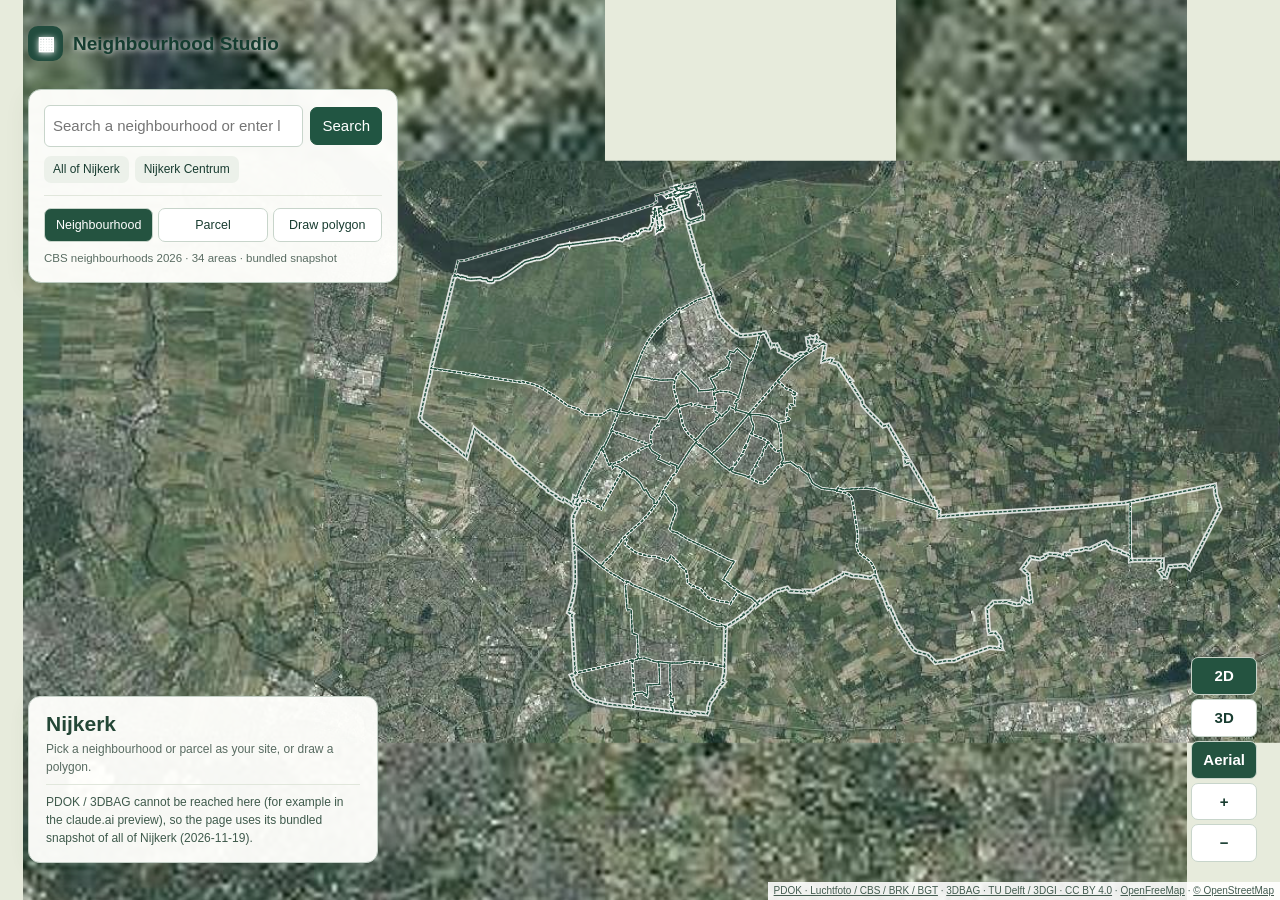
==== index.html @ eb006e85 "Add Neighbourhood Studio (Nijkerk) site with bundled data and aerial Co-Authored-By: Claude Opus 5.5" ====
<!doctype html><html lang="en"><head><meta charset="utf-8"><meta name="viewport" content="width=device-width,initial-scale=1"><meta name="theme-color" content="#f5f7f2"><title>Neighbourhood Studio</title><style>:root{--ink:#293e34;--muted:#75816f;--line:#e1e7dc;--accent:#2d6751;--bg:#f5f7f2;--sage:#e9f0e5;--warm:#b89668;--residential:#bd9565;--commercial:#718fa3;--public:#a28ca9}*{box-sizing:border-box}body{margin:0;background:var(--bg);color:var(--ink);font:14px/1.5 Inter,-apple-system,BlinkMacSystemFont,"Segoe UI","Microsoft YaHei",sans-serif}button,input,select{font:inherit}button{color:inherit;cursor:pointer;background:none;border:0;transition:background .15s}button:disabled{cursor:not-allowed;opacity:.38}button:focus-visible,input:focus-visible,select:focus-visible,svg:focus-visible{outline:2px solid #50856c;outline-offset:3px}header{height:72px;display:flex;align-items:center;justify-content:space-between;padding:0 32px;border-bottom:1px solid var(--line);background:#fafbf7}.brand{display:flex;align-items:center;gap:10px;text-decoration:none;color:var(--ink);font-size:18px;font-weight:650;letter-spacing:-.5px}.brand>span>span{font-weight:400}.brandmark{width:33px;height:33px;background:var(--accent);color:#fff;display:grid;place-items:center;border-radius:7px;font-size:24px}.header-note{font-size:9px;letter-spacing:1.6px;color:#8b9681}.header-actions{display:flex;gap:15px;align-items:center}.quiet{font-size:11px;color:#6b7e63;padding:6px 8px;border-radius:4px}.quiet:hover{background:#e9eee3}.outline{font-size:11px;border:1px solid #cfd8c7;background:#fff;border-radius:5px;padding:9px 14px}.outline:hover{background:#f0f4eb}.project-heading{display:flex;align-items:center;justify-content:space-between;padding:25px 32px 22px}.eyebrow{font-size:9px;letter-spacing:1.6px;color:#85927a}h1{font-size:25px;font-weight:500;letter-spacing:-.7px;margin:6px 0 4px}.project-heading p{font-size:12px;color:var(--muted);margin:0}.save-state{display:flex;align-items:center;gap:7px;font-size:10px;color:#849279}.save-state i,.live-dot{display:inline-block;width:6px;height:6px;background:#72956d;border-radius:50%}.save-state button{margin-left:15px}.journey{margin:0 32px 18px;padding:0 2px;display:flex;align-items:center;gap:20px}.journey>div{display:flex;align-items:center;gap:9px;color:#99a18f;font-size:11px;white-space:nowrap}.journey b{font:10px monospace;border:1px solid #dbe2d3;border-radius:50%;width:25px;height:25px;display:grid;place-items:center;font-weight:400}.journey .current{color:var(--accent);font-weight:600}.journey .current b{background:var(--accent);border-color:var(--accent);color:white}.journey .done{color:#63805a}.journey .done b{background:#e5eddf;color:#527448}.journey-line{height:1px;background:#dde4d5;flex:1}.stage-status{font-size:9px;font-weight:400;color:#95a089}main{margin:0 32px;display:grid;grid-template-columns:236px minmax(300px,1fr) 248px;border:1px solid var(--line);border-radius:9px;background:#fff;overflow:hidden;min-height:590px}.tools-panel,.properties-panel{padding:22px 19px}.tools-panel{display:flex;flex-direction:column;border-right:1px solid var(--line)}.properties-panel{border-left:1px solid var(--line)}.panel-kicker{font-size:9px;letter-spacing:1.4px;color:#87927c}.tools-panel h2{font-size:19px;letter-spacing:-.4px;font-weight:500;margin:11px 0 7px}.muted{font-size:11px;line-height:1.8;color:var(--muted);margin:0}.tool-list{display:flex;flex-direction:column;gap:6px;margin:19px 0 15px}.tool{display:flex;align-items:center;gap:9px;text-align:left;border:1px solid transparent;border-radius:6px;padding:10px;font-size:12px;min-height:42px;width:100%}.tool.active{border-color:#b8cdb0;background:#edf3e8}.tool:hover{background:#f1f5ec}.tool svg{height:19px;width:19px;flex-shrink:0}.tool .swatch{height:14px;width:14px;border-radius:3px;flex-shrink:0}.tool .check{margin-left:auto;color:var(--accent)}.tool .detail{display:block;font-size:9px;color:#8a947f}.tool-separator{height:1px;background:var(--line);margin:8px 0}.bulk-actions{display:flex;flex-direction:column;gap:5px;border-top:1px solid var(--line);padding-top:12px}.bulk-actions button{font-size:10px;text-align:left;padding:7px 9px;border:1px solid #e2e8db;border-radius:5px;background:#fafbf8}.bulk-actions button:hover{background:#eef3e7}.instruction-card{margin-top:19px;padding:11px;border:1px solid #e5eadf;background:#f7f9f3;border-radius:6px;display:flex;gap:8px}.instruction-card>span{font-size:10px;font-family:serif;border:1px solid #a4b298;width:13px;height:13px;line-height:12px;border-radius:50%;text-align:center;flex-shrink:0;margin-top:2px}.instruction-card p{font-size:10px;line-height:1.75;color:#859179;margin:0}.flow-controls{margin-top:auto;padding-top:23px}.primary{background:var(--accent);color:#fff;padding:11px 14px;border-radius:5px;font-size:11px}.primary:hover:enabled{background:#25533f}.flow-controls .primary{width:100%;text-align:center}.flow-controls .quiet{width:100%;margin-top:7px;font-size:10px}#completionInfo{font-size:10px;color:#819073;margin-bottom:9px;line-height:1.6}.progress-track{height:3px;background:#e7edde;border-radius:3px;margin-top:7px;overflow:hidden}.progress-track span{height:100%;display:block;background:#6d9564}.canvas-panel{min-width:0;background:#f1f5ec;display:flex;flex-direction:column}.canvas-top{display:flex;justify-content:space-between;align-items:center;padding:15px 18px}.canvas-top>div:first-child{display:flex;gap:7px;align-items:center}.canvas-top strong{font-size:11px;font-weight:500}.badge{font:9px monospace;background:#e4ebdc;color:#809174;padding:3px 6px;border-radius:3px;margin-left:3px}.view-toggle{display:flex;padding:3px;border:1px solid #dfe6d7;background:#e5ecdf;border-radius:5px}.view-toggle button{font-size:10px;border-radius:3px;padding:4px 8px;color:#809172}.view-toggle button.active{background:#fff;color:#3e5b35;box-shadow:0 1px 3px #29432612}#canvasWrap{position:relative;flex:1;display:flex;align-items:center;min-height:460px;overflow:hidden}#scene{display:block;width:100%;height:100%;min-height:460px;max-height:650px;touch-action:none;user-select:none}.north{position:absolute;right:20px;top:12px;display:flex;flex-direction:column;align-items:center;font-size:9px;color:#8b977e}.north span{font-size:23px}.canvas-hint{position:absolute;left:50%;transform:translateX(-50%);bottom:17px;padding:7px 12px;max-width:75%;width:max-content;background:#fffffff0;border:1px solid #dfe7d7;border-radius:6px;color:#6f8062;font-size:10px;text-align:center;pointer-events:none}.canvas-meta{position:absolute;bottom:20px;left:17px;display:flex;flex-direction:column;color:#8b987e;font-size:9px}.canvas-meta strong{font:10px monospace;font-weight:400}.canvas-meta span{font-size:8px;margin-top:3px}.zoom{position:absolute;right:13px;bottom:17px;display:flex;flex-direction:column;background:#fff;border:1px solid var(--line);border-radius:5px;box-shadow:0 2px 8px #2c4c3210}.zoom button{width:28px;height:28px;font-size:18px}.zoom button+button{border-top:1px solid var(--line)}.canvas-bottom{border-top:1px solid #e0e7d8;background:#f8faf5;padding:12px 17px;display:flex;align-items:center;justify-content:space-between;min-height:47px}#legend{display:flex;gap:12px;flex-wrap:wrap;font-size:9px;color:#7c8b6c}#legend span{display:flex;gap:4px;align-items:center}#legend i{width:8px;height:8px;display:inline-block;border-radius:2px}.history{display:flex;gap:2px}.history button{width:24px;height:23px;font-size:18px}.selection-heading{display:flex;justify-content:space-between;align-items:center;gap:8px;margin:16px 0 7px}.selection-heading h2{font-size:18px;font-weight:500;letter-spacing:-.3px;margin:0}.object-id{color:#8d9b7e;font:9px monospace;letter-spacing:.8px;margin:0 0 19px}.label{display:block;font-size:10px;color:#819174;margin:15px 0 7px}.field-grid{display:grid;grid-template-columns:1fr 1fr;gap:10px}.field-grid .label{margin-top:10px}input[type=number],select{width:100%;border:1px solid #dfe6d7;border-radius:5px;background:#fafbf7;padding:8px 9px;font-size:12px;color:#4a6140}.property-note{font-size:10px;color:#859378;line-height:1.8;background:#f4f7ef;padding:11px;border-radius:5px;margin-top:18px}.value-row{display:flex;justify-content:space-between;gap:10px;padding:10px 0;border-bottom:1px solid #edf1e6;font-size:11px}.value-row>span:first-child{color:#87967a}.function-list{display:flex;flex-direction:column;gap:5px;margin-top:8px}.function-choice{padding:8px 9px;display:flex;gap:8px;align-items:center;border:1px solid #e3e9dc;border-radius:5px;text-align:left;font-size:11px}.function-choice.active{border-color:#849e75;background:#f1f5ed}.function-choice i{width:10px;height:10px;border-radius:2px}.pill-toggle{display:flex;border:1px solid #dce5d4;border-radius:5px;overflow:hidden;margin-top:8px}.pill-toggle button{flex:1;font-size:10px;padding:9px 5px;background:#f9fbf5}.pill-toggle button.active{background:#e7efdf;color:#396530}.pill-toggle button+button{border-left:1px solid #dce5d4}.delete{width:100%;font-size:10px;padding:9px;border:1px solid #e8dad2;color:#a17e67;border-radius:5px;margin-top:9px}.delete:hover{background:#fbf5ee}.move{width:100%;margin-top:19px}.swatch-preview{margin-top:14px;height:64px;border-radius:5px;display:grid;place-items:center;color:white;text-shadow:0 1px 3px #0005;font-size:12px}.empty{padding-top:45px;text-align:center;color:#8b977e}.empty svg{height:38px;width:38px;color:#a6b49b}.empty strong{font-size:12px;font-weight:500;display:block;margin-top:12px}.empty p{font-size:10px;line-height:1.8;margin-top:9px}.site-key{margin-top:22px;display:grid;grid-template-columns:repeat(5,1fr);gap:5px}.site-key span{aspect-ratio:1;border:1px solid #cedac3;background:#edf3e6;border-radius:2px}.site-key span:nth-child(3n){background:#bdcfae}.summary{margin:16px 32px 0;border:1px solid var(--line);border-radius:8px;background:#fff;padding:18px 0;display:grid;grid-template-columns:1.5fr repeat(5,1fr)}.summary-title{display:flex;gap:10px;align-items:center;padding:0 22px}.summary-title>span{font-size:25px;color:#8ba17b}.summary-title strong{font-size:11px;font-weight:500;display:block}.summary-title small{display:block;font-size:9px;color:#95a088;margin-top:3px}.stat{padding:0 17px;border-left:1px solid #e9eee1}.stat>span{font-size:10px;display:block;color:#8b997e}.stat>strong{font-size:22px;font-weight:500;display:block;letter-spacing:-.5px;margin-top:3px}.stat small{font-size:11px;font-weight:400;color:#99a48e}footer{margin:12px 32px 20px;display:flex;justify-content:space-between;align-items:center;gap:8px;font-size:9px;color:#929e85}footer>div{display:flex;gap:9px;align-items:center}footer .quiet{font-size:10px}#toast{position:fixed;bottom:23px;left:50%;transform:translate(-50%,15px);max-width:85%;background:#2c503e;color:#fff;padding:12px 20px;border-radius:7px;font-size:12px;opacity:0;transition:.2s;pointer-events:none;z-index:20}#toast.show{opacity:1;transform:translate(-50%,0)}dialog{padding:26px;max-width:420px;border:1px solid var(--line);border-radius:10px;color:var(--ink);box-shadow:0 15px 50px #0002}dialog::backdrop{background:#244b3550;backdrop-filter:blur(3px)}dialog h2{font-size:19px;font-weight:500;margin:0 0 10px}dialog p{font-size:12px;color:var(--muted);line-height:1.8}dialog>div{display:flex;justify-content:flex-end;gap:9px;margin-top:22px}.map-object{cursor:pointer}.object-outline{pointer-events:none}.cell-hover{pointer-events:none}.done-notice{background:#e8f1e1;border:1px solid #c9dbbb;border-radius:6px;padding:12px;margin-top:18px;font-size:11px;color:#527148}.full-width{width:100%}.selection-list{margin-top:18px} @media(min-width:1600px){main{min-height:650px}}@media(max-width:1100px){main{grid-template-columns:195px minmax(270px,1fr) 215px}.tools-panel,.properties-panel{padding:20px 14px}.header-note{display:none}.project-heading{padding:22px}.journey{gap:12px;margin-left:22px;margin-right:22px}main,.summary{margin-left:22px;margin-right:22px}.journey>div{font-size:10px}.stage-status{display:none}.summary-title{padding:0 12px}.stat{padding:0 12px}.canvas-top{padding:14px 12px}.canvas-top .badge{display:none}.canvas-hint{max-width:65%}.canvas-meta span{max-width:60px}.canvas-meta{left:10px}}@media(max-width:800px){header{height:61px;padding:0 15px}.brand{font-size:15px}.brandmark{width:28px;height:28px;font-size:22px}.header-actions{gap:5px}.outline{padding:7px 9px}.project-heading{display:block;padding:20px 15px}.project-heading h1{font-size:22px}.save-state{margin-top:12px}.journey{margin:0 15px 13px;gap:8px}.journey>div{gap:5px;font-size:9px;white-space:normal}.journey b{flex-shrink:0;width:22px;height:22px;font-size:9px}.journey-line{min-width:12px}main{margin:0 15px;grid-template-columns:165px minmax(150px,1fr)}.tools-panel{padding:18px 10px}.tools-panel h2{font-size:17px}.tool{padding:8px;font-size:11px}.muted{font-size:10px}.properties-panel{grid-column:1/-1;border:0;border-top:1px solid var(--line);padding:20px}#canvasWrap{min-height:430px}#scene{min-height:430px}.canvas-top{padding:12px 8px}.canvas-top strong{font-size:9px}.canvas-top .live-dot{display:none}.canvas-meta{display:none}.canvas-hint{font-size:9px;max-width:75%;bottom:10px}.zoom{bottom:55px;right:8px}.north{right:12px}#legend{gap:6px;font-size:8px}.canvas-bottom{padding:9px 8px}.instruction-card{padding:9px}.instruction-card p{font-size:9px}.field-grid{max-width:420px}.function-list{display:grid;grid-template-columns:repeat(3,1fr)}.summary{margin:12px 15px;grid-template-columns:repeat(3,1fr);row-gap:16px}.summary-title{grid-column:1/-1}.stat{border:0}.stat strong{font-size:20px}footer{margin:12px 15px;flex-wrap:wrap}.empty{padding-top:10px}.empty svg{height:25px}.empty p{margin:7px 0}.site-key{max-width:150px;margin-top:15px}.selection-heading{margin-top:10px}}@media(prefers-reduced-motion:reduce){*{transition:none!important}}
.selection-heading svg{width:23px;height:23px;flex-shrink:0;color:#8da07d}
@media(min-width:801px){main{height:580px;min-height:580px}.tools-panel,.properties-panel{overflow-y:auto}.canvas-panel{overflow:hidden}#canvasWrap{min-height:0}#scene{min-height:0;max-height:none;height:100%}.tool{min-height:36px;padding-top:8px;padding-bottom:8px}.tool-list{gap:4px;margin-top:16px;margin-bottom:12px}.instruction-card{margin-top:14px}.flow-controls{padding-top:15px}}
@media(min-width:1600px){main{height:650px;min-height:650px}}
#buildingForm>div{display:flex;justify-content:flex-end;gap:10px;margin-top:20px}.canvas-top .view-toggle{gap:4px}.canvas-top #contextToggle{font-size:11px;padding:5px 9px;color:#34583f}footer a{color:#697e66}#startDialog{max-width:440px}

.entity-fields{display:grid;grid-template-columns:repeat(2,minmax(0,1fr));gap:12px}.entity-fields label{display:block}.entity-fields select,.entity-fields input{width:100%}.edit-error{color:#9e4834}.edit-error:empty{display:none}#scene{touch-action:none}#scene[style*="default"] .map-object{cursor:grab}#scene.dragging,#scene.dragging *{cursor:grabbing!important}
#entityDialog{width:min(390px,90vw)}#entityDialog form>div:last-child{display:flex;justify-content:flex-end;gap:8px;margin-top:20px}#entityDialog .label{display:block;margin:0 0 4px}#entityDialog .edit-error{color:#9e4834}#entityDialog form input,#entityDialog form select{padding:8px;border:1px solid var(--line);border-radius:5px;color:var(--ink);background:#fff}

body:not(.design-open) #design-workspace{display:none}

.journey,.flow-controls{display:none!important}
#tools{margin-top:16px}.tool-group{margin-bottom:16px}.tool-group>.label{display:block;margin:0 0 6px;font-size:11px;letter-spacing:.08em;text-transform:uppercase;color:var(--muted)}
body.design-open #design-workspace{animation:ns-in .8s ease both}@keyframes ns-in{from{opacity:0;transform:scale(1.04)}to{opacity:1;transform:none}}
</style><style>.maplibregl-map{font:12px/20px Helvetica Neue,Arial,Helvetica,sans-serif;overflow:hidden;position:relative;-webkit-tap-highlight-color:rgb(0 0 0/0)}.maplibregl-canvas{left:0;position:absolute;top:0}.maplibregl-map:fullscreen{height:100%;width:100%}.maplibregl-ctrl-group button.maplibregl-ctrl-compass{touch-action:none}.maplibregl-canvas-container.maplibregl-interactive,.maplibregl-ctrl-group button.maplibregl-ctrl-compass{cursor:grab;-webkit-user-select:none;-moz-user-select:none;user-select:none}.maplibregl-canvas-container.maplibregl-interactive.maplibregl-track-pointer{cursor:pointer}.maplibregl-canvas-container.maplibregl-interactive:active,.maplibregl-ctrl-group button.maplibregl-ctrl-compass:active{cursor:grabbing}.maplibregl-canvas-container.maplibregl-touch-zoom-rotate,.maplibregl-canvas-container.maplibregl-touch-zoom-rotate .maplibregl-canvas{touch-action:pan-x pan-y}.maplibregl-canvas-container.maplibregl-touch-drag-pan,.maplibregl-canvas-container.maplibregl-touch-drag-pan .maplibregl-canvas{touch-action:pinch-zoom}.maplibregl-canvas-container.maplibregl-touch-zoom-rotate.maplibregl-touch-drag-pan,.maplibregl-canvas-container.maplibregl-touch-zoom-rotate.maplibregl-touch-drag-pan .maplibregl-canvas{touch-action:none}.maplibregl-canvas-container.maplibregl-touch-drag-pan.maplibregl-cooperative-gestures,.maplibregl-canvas-container.maplibregl-touch-drag-pan.maplibregl-cooperative-gestures .maplibregl-canvas{touch-action:pan-x pan-y}.maplibregl-ctrl-bottom-left,.maplibregl-ctrl-bottom-right,.maplibregl-ctrl-top-left,.maplibregl-ctrl-top-right{pointer-events:none;position:absolute;z-index:2}.maplibregl-ctrl-top-left{left:0;top:0}.maplibregl-ctrl-top-right{right:0;top:0}.maplibregl-ctrl-bottom-left{bottom:0;left:0}.maplibregl-ctrl-bottom-right{bottom:0;right:0}.maplibregl-ctrl{clear:both;pointer-events:auto;transform:translate(0)}.maplibregl-ctrl-top-left .maplibregl-ctrl{float:left;margin:10px 0 0 10px}.maplibregl-ctrl-top-right .maplibregl-ctrl{float:right;margin:10px 10px 0 0}.maplibregl-ctrl-bottom-left .maplibregl-ctrl{float:left;margin:0 0 10px 10px}.maplibregl-ctrl-bottom-right .maplibregl-ctrl{float:right;margin:0 10px 10px 0}.maplibregl-ctrl-group{background:#fff;border-radius:4px}.maplibregl-ctrl-group:not(:empty){box-shadow:0 0 0 2px rgba(0,0,0,.1)}@media (forced-colors:active){.maplibregl-ctrl-group:not(:empty){box-shadow:0 0 0 2px ButtonText}}.maplibregl-ctrl-group button{background-color:transparent;border:0;box-sizing:border-box;cursor:pointer;display:block;height:29px;outline:none;padding:0;width:29px}.maplibregl-ctrl-group button+button{border-top:1px solid #ddd}.maplibregl-ctrl button .maplibregl-ctrl-icon{background-position:50%;background-repeat:no-repeat;display:block;height:100%;width:100%}@media (forced-colors:active){.maplibregl-ctrl-icon{background-color:transparent}.maplibregl-ctrl-group button+button{border-top:1px solid ButtonText}}.maplibregl-ctrl button::-moz-focus-inner{border:0;padding:0}.maplibregl-ctrl-attrib-button:focus,.maplibregl-ctrl-group button:focus{box-shadow:0 0 2px 2px #0096ff}.maplibregl-ctrl button:disabled{cursor:not-allowed}.maplibregl-ctrl button:disabled .maplibregl-ctrl-icon{opacity:.25}@media (hover:hover){.maplibregl-ctrl button:not(:disabled):hover{background-color:rgb(0 0 0/5%)}}.maplibregl-ctrl button:not(:disabled):active{background-color:rgb(0 0 0/5%)}.maplibregl-ctrl-group button:focus:focus-visible{box-shadow:0 0 2px 2px #0096ff}.maplibregl-ctrl-group button:focus:not(:focus-visible){box-shadow:none}.maplibregl-ctrl-group button:focus:first-child{border-radius:4px 4px 0 0}.maplibregl-ctrl-group button:focus:last-child{border-radius:0 0 4px 4px}.maplibregl-ctrl-group button:focus:only-child{border-radius:inherit}.maplibregl-ctrl button.maplibregl-ctrl-zoom-out .maplibregl-ctrl-icon{background-image:url("data:image/svg+xml;charset=utf-8,%3Csvg xmlns='http://www.w3.org/2000/svg' width='29' height='29' fill='%23333' viewBox='0 0 29 29'%3E%3Cpath d='M10 13c-.75 0-1.5.75-1.5 1.5S9.25 16 10 16h9c.75 0 1.5-.75 1.5-1.5S19.75 13 19 13z'/%3E%3C/svg%3E")}.maplibregl-ctrl button.maplibregl-ctrl-zoom-in .maplibregl-ctrl-icon{background-image:url("data:image/svg+xml;charset=utf-8,%3Csvg xmlns='http://www.w3.org/2000/svg' width='29' height='29' fill='%23333' viewBox='0 0 29 29'%3E%3Cpath d='M14.5 8.5c-.75 0-1.5.75-1.5 1.5v3h-3c-.75 0-1.5.75-1.5 1.5S9.25 16 10 16h3v3c0 .75.75 1.5 1.5 1.5S16 19.75 16 19v-3h3c.75 0 1.5-.75 1.5-1.5S19.75 13 19 13h-3v-3c0-.75-.75-1.5-1.5-1.5'/%3E%3C/svg%3E")}@media (forced-colors:active){.maplibregl-ctrl button.maplibregl-ctrl-zoom-out .maplibregl-ctrl-icon{background-image:url("data:image/svg+xml;charset=utf-8,%3Csvg xmlns='http://www.w3.org/2000/svg' width='29' height='29' fill='%23fff' viewBox='0 0 29 29'%3E%3Cpath d='M10 13c-.75 0-1.5.75-1.5 1.5S9.25 16 10 16h9c.75 0 1.5-.75 1.5-1.5S19.75 13 19 13z'/%3E%3C/svg%3E")}.maplibregl-ctrl button.maplibregl-ctrl-zoom-in .maplibregl-ctrl-icon{background-image:url("data:image/svg+xml;charset=utf-8,%3Csvg xmlns='http://www.w3.org/2000/svg' width='29' height='29' fill='%23fff' viewBox='0 0 29 29'%3E%3Cpath d='M14.5 8.5c-.75 0-1.5.75-1.5 1.5v3h-3c-.75 0-1.5.75-1.5 1.5S9.25 16 10 16h3v3c0 .75.75 1.5 1.5 1.5S16 19.75 16 19v-3h3c.75 0 1.5-.75 1.5-1.5S19.75 13 19 13h-3v-3c0-.75-.75-1.5-1.5-1.5'/%3E%3C/svg%3E")}}@media (forced-colors:active) and (prefers-color-scheme:light){.maplibregl-ctrl button.maplibregl-ctrl-zoom-out .maplibregl-ctrl-icon{background-image:url("data:image/svg+xml;charset=utf-8,%3Csvg xmlns='http://www.w3.org/2000/svg' width='29' height='29' viewBox='0 0 29 29'%3E%3Cpath d='M10 13c-.75 0-1.5.75-1.5 1.5S9.25 16 10 16h9c.75 0 1.5-.75 1.5-1.5S19.75 13 19 13z'/%3E%3C/svg%3E")}.maplibregl-ctrl button.maplibregl-ctrl-zoom-in .maplibregl-ctrl-icon{background-image:url("data:image/svg+xml;charset=utf-8,%3Csvg xmlns='http://www.w3.org/2000/svg' width='29' height='29' viewBox='0 0 29 29'%3E%3Cpath d='M14.5 8.5c-.75 0-1.5.75-1.5 1.5v3h-3c-.75 0-1.5.75-1.5 1.5S9.25 16 10 16h3v3c0 .75.75 1.5 1.5 1.5S16 19.75 16 19v-3h3c.75 0 1.5-.75 1.5-1.5S19.75 13 19 13h-3v-3c0-.75-.75-1.5-1.5-1.5'/%3E%3C/svg%3E")}}.maplibregl-ctrl button.maplibregl-ctrl-fullscreen .maplibregl-ctrl-icon{background-image:url("data:image/svg+xml;charset=utf-8,%3Csvg xmlns='http://www.w3.org/2000/svg' width='29' height='29' fill='%23333' viewBox='0 0 29 29'%3E%3Cpath d='M24 16v5.5c0 1.75-.75 2.5-2.5 2.5H16v-1l3-1.5-4-5.5 1-1 5.5 4 1.5-3zM6 16l1.5 3 5.5-4 1 1-4 5.5 3 1.5v1H7.5C5.75 24 5 23.25 5 21.5V16zm7-11v1l-3 1.5 4 5.5-1 1-5.5-4L6 13H5V7.5C5 5.75 5.75 5 7.5 5zm11 2.5c0-1.75-.75-2.5-2.5-2.5H16v1l3 1.5-4 5.5 1 1 5.5-4 1.5 3h1z'/%3E%3C/svg%3E")}.maplibregl-ctrl button.maplibregl-ctrl-shrink .maplibregl-ctrl-icon{background-image:url("data:image/svg+xml;charset=utf-8,%3Csvg xmlns='http://www.w3.org/2000/svg' width='29' height='29' viewBox='0 0 29 29'%3E%3Cpath d='M18.5 16c-1.75 0-2.5.75-2.5 2.5V24h1l1.5-3 5.5 4 1-1-4-5.5 3-1.5v-1zM13 18.5c0-1.75-.75-2.5-2.5-2.5H5v1l3 1.5L4 24l1 1 5.5-4 1.5 3h1zm3-8c0 1.75.75 2.5 2.5 2.5H24v-1l-3-1.5L25 5l-1-1-5.5 4L17 5h-1zM10.5 13c1.75 0 2.5-.75 2.5-2.5V5h-1l-1.5 3L5 4 4 5l4 5.5L5 12v1z'/%3E%3C/svg%3E")}@media (forced-colors:active){.maplibregl-ctrl button.maplibregl-ctrl-fullscreen .maplibregl-ctrl-icon{background-image:url("data:image/svg+xml;charset=utf-8,%3Csvg xmlns='http://www.w3.org/2000/svg' width='29' height='29' fill='%23fff' viewBox='0 0 29 29'%3E%3Cpath d='M24 16v5.5c0 1.75-.75 2.5-2.5 2.5H16v-1l3-1.5-4-5.5 1-1 5.5 4 1.5-3zM6 16l1.5 3 5.5-4 1 1-4 5.5 3 1.5v1H7.5C5.75 24 5 23.25 5 21.5V16zm7-11v1l-3 1.5 4 5.5-1 1-5.5-4L6 13H5V7.5C5 5.75 5.75 5 7.5 5zm11 2.5c0-1.75-.75-2.5-2.5-2.5H16v1l3 1.5-4 5.5 1 1 5.5-4 1.5 3h1z'/%3E%3C/svg%3E")}.maplibregl-ctrl button.maplibregl-ctrl-shrink .maplibregl-ctrl-icon{background-image:url("data:image/svg+xml;charset=utf-8,%3Csvg xmlns='http://www.w3.org/2000/svg' width='29' height='29' fill='%23fff' viewBox='0 0 29 29'%3E%3Cpath d='M18.5 16c-1.75 0-2.5.75-2.5 2.5V24h1l1.5-3 5.5 4 1-1-4-5.5 3-1.5v-1zM13 18.5c0-1.75-.75-2.5-2.5-2.5H5v1l3 1.5L4 24l1 1 5.5-4 1.5 3h1zm3-8c0 1.75.75 2.5 2.5 2.5H24v-1l-3-1.5L25 5l-1-1-5.5 4L17 5h-1zM10.5 13c1.75 0 2.5-.75 2.5-2.5V5h-1l-1.5 3L5 4 4 5l4 5.5L5 12v1z'/%3E%3C/svg%3E")}}@media (forced-colors:active) and (prefers-color-scheme:light){.maplibregl-ctrl button.maplibregl-ctrl-fullscreen .maplibregl-ctrl-icon{background-image:url("data:image/svg+xml;charset=utf-8,%3Csvg xmlns='http://www.w3.org/2000/svg' width='29' height='29' viewBox='0 0 29 29'%3E%3Cpath d='M24 16v5.5c0 1.75-.75 2.5-2.5 2.5H16v-1l3-1.5-4-5.5 1-1 5.5 4 1.5-3zM6 16l1.5 3 5.5-4 1 1-4 5.5 3 1.5v1H7.5C5.75 24 5 23.25 5 21.5V16zm7-11v1l-3 1.5 4 5.5-1 1-5.5-4L6 13H5V7.5C5 5.75 5.75 5 7.5 5zm11 2.5c0-1.75-.75-2.5-2.5-2.5H16v1l3 1.5-4 5.5 1 1 5.5-4 1.5 3h1z'/%3E%3C/svg%3E")}.maplibregl-ctrl button.maplibregl-ctrl-shrink .maplibregl-ctrl-icon{background-image:url("data:image/svg+xml;charset=utf-8,%3Csvg xmlns='http://www.w3.org/2000/svg' width='29' height='29' viewBox='0 0 29 29'%3E%3Cpath d='M18.5 16c-1.75 0-2.5.75-2.5 2.5V24h1l1.5-3 5.5 4 1-1-4-5.5 3-1.5v-1zM13 18.5c0-1.75-.75-2.5-2.5-2.5H5v1l3 1.5L4 24l1 1 5.5-4 1.5 3h1zm3-8c0 1.75.75 2.5 2.5 2.5H24v-1l-3-1.5L25 5l-1-1-5.5 4L17 5h-1zM10.5 13c1.75 0 2.5-.75 2.5-2.5V5h-1l-1.5 3L5 4 4 5l4 5.5L5 12v1z'/%3E%3C/svg%3E")}}.maplibregl-ctrl button.maplibregl-ctrl-compass .maplibregl-ctrl-icon{background-image:url("data:image/svg+xml;charset=utf-8,%3Csvg xmlns='http://www.w3.org/2000/svg' width='29' height='29' fill='%23333' viewBox='0 0 29 29'%3E%3Cpath d='m10.5 14 4-8 4 8z'/%3E%3Cpath fill='%23ccc' d='m10.5 16 4 8 4-8z'/%3E%3C/svg%3E")}@media (forced-colors:active){.maplibregl-ctrl button.maplibregl-ctrl-compass .maplibregl-ctrl-icon{background-image:url("data:image/svg+xml;charset=utf-8,%3Csvg xmlns='http://www.w3.org/2000/svg' width='29' height='29' fill='%23fff' viewBox='0 0 29 29'%3E%3Cpath d='m10.5 14 4-8 4 8z'/%3E%3Cpath fill='%23ccc' d='m10.5 16 4 8 4-8z'/%3E%3C/svg%3E")}}@media (forced-colors:active) and (prefers-color-scheme:light){.maplibregl-ctrl button.maplibregl-ctrl-compass .maplibregl-ctrl-icon{background-image:url("data:image/svg+xml;charset=utf-8,%3Csvg xmlns='http://www.w3.org/2000/svg' width='29' height='29' viewBox='0 0 29 29'%3E%3Cpath d='m10.5 14 4-8 4 8z'/%3E%3Cpath fill='%23ccc' d='m10.5 16 4 8 4-8z'/%3E%3C/svg%3E")}}.maplibregl-ctrl button.maplibregl-ctrl-globe .maplibregl-ctrl-icon{background-image:url("data:image/svg+xml;charset=utf-8,%3Csvg xmlns='http://www.w3.org/2000/svg' width='22' height='22' fill='none' stroke='%23333' viewBox='0 0 22 22'%3E%3Ccircle cx='11' cy='11' r='8.5'/%3E%3Cpath d='M17.5 11c0 4.819-3.02 8.5-6.5 8.5S4.5 15.819 4.5 11 7.52 2.5 11 2.5s6.5 3.681 6.5 8.5Z'/%3E%3Cpath d='M13.5 11c0 2.447-.331 4.64-.853 6.206-.262.785-.562 1.384-.872 1.777-.314.399-.58.517-.775.517s-.461-.118-.775-.517c-.31-.393-.61-.992-.872-1.777C8.831 15.64 8.5 13.446 8.5 11s.331-4.64.853-6.206c.262-.785.562-1.384.872-1.777.314-.399.58-.517.775-.517s.461.118.775.517c.31.393.61.992.872 1.777.522 1.565.853 3.76.853 6.206Z'/%3E%3Cpath d='M11 7.5c-1.909 0-3.622-.166-4.845-.428-.616-.132-1.08-.283-1.379-.434a1.3 1.3 0 0 1-.224-.138q.07-.058.224-.138c.299-.151.763-.302 1.379-.434C7.378 5.666 9.091 5.5 11 5.5s3.622.166 4.845.428c.616.132 1.08.283 1.379.434.105.053.177.1.224.138q-.07.058-.224.138c-.299.151-.763.302-1.379.434-1.223.262-2.936.428-4.845.428ZM4.486 6.436ZM11 16.5c-1.909 0-3.622-.166-4.845-.428-.616-.132-1.08-.283-1.379-.434a1.3 1.3 0 0 1-.224-.138 1.3 1.3 0 0 1 .224-.138c.299-.151.763-.302 1.379-.434C7.378 14.666 9.091 14.5 11 14.5s3.622.166 4.845.428c.616.132 1.08.283 1.379.434.105.053.177.1.224.138a1.3 1.3 0 0 1-.224.138c-.299.151-.763.302-1.379.434-1.223.262-2.936.428-4.845.428Zm-6.514-1.064ZM11 12.5c-2.46 0-4.672-.222-6.255-.574-.796-.177-1.406-.38-1.805-.59a1.5 1.5 0 0 1-.39-.272.3.3 0 0 1-.047-.064.3.3 0 0 1 .048-.064c.066-.073.189-.167.389-.272.399-.21 1.009-.413 1.805-.59C6.328 9.722 8.54 9.5 11 9.5s4.672.222 6.256.574c.795.177 1.405.38 1.804.59.2.105.323.2.39.272a.3.3 0 0 1 .047.064.3.3 0 0 1-.048.064 1.4 1.4 0 0 1-.389.272c-.399.21-1.009.413-1.804.59-1.584.352-3.796.574-6.256.574Zm-8.501-1.51v.002zm0 .018v.002zm17.002.002v-.002zm0-.018v-.002z'/%3E%3C/svg%3E")}.maplibregl-ctrl button.maplibregl-ctrl-globe-enabled .maplibregl-ctrl-icon{background-image:url("data:image/svg+xml;charset=utf-8,%3Csvg xmlns='http://www.w3.org/2000/svg' width='22' height='22' fill='none' stroke='%2333b5e5' viewBox='0 0 22 22'%3E%3Ccircle cx='11' cy='11' r='8.5'/%3E%3Cpath d='M17.5 11c0 4.819-3.02 8.5-6.5 8.5S4.5 15.819 4.5 11 7.52 2.5 11 2.5s6.5 3.681 6.5 8.5Z'/%3E%3Cpath d='M13.5 11c0 2.447-.331 4.64-.853 6.206-.262.785-.562 1.384-.872 1.777-.314.399-.58.517-.775.517s-.461-.118-.775-.517c-.31-.393-.61-.992-.872-1.777C8.831 15.64 8.5 13.446 8.5 11s.331-4.64.853-6.206c.262-.785.562-1.384.872-1.777.314-.399.58-.517.775-.517s.461.118.775.517c.31.393.61.992.872 1.777.522 1.565.853 3.76.853 6.206Z'/%3E%3Cpath d='M11 7.5c-1.909 0-3.622-.166-4.845-.428-.616-.132-1.08-.283-1.379-.434a1.3 1.3 0 0 1-.224-.138q.07-.058.224-.138c.299-.151.763-.302 1.379-.434C7.378 5.666 9.091 5.5 11 5.5s3.622.166 4.845.428c.616.132 1.08.283 1.379.434.105.053.177.1.224.138q-.07.058-.224.138c-.299.151-.763.302-1.379.434-1.223.262-2.936.428-4.845.428ZM4.486 6.436ZM11 16.5c-1.909 0-3.622-.166-4.845-.428-.616-.132-1.08-.283-1.379-.434a1.3 1.3 0 0 1-.224-.138 1.3 1.3 0 0 1 .224-.138c.299-.151.763-.302 1.379-.434C7.378 14.666 9.091 14.5 11 14.5s3.622.166 4.845.428c.616.132 1.08.283 1.379.434.105.053.177.1.224.138a1.3 1.3 0 0 1-.224.138c-.299.151-.763.302-1.379.434-1.223.262-2.936.428-4.845.428Zm-6.514-1.064ZM11 12.5c-2.46 0-4.672-.222-6.255-.574-.796-.177-1.406-.38-1.805-.59a1.5 1.5 0 0 1-.39-.272.3.3 0 0 1-.047-.064.3.3 0 0 1 .048-.064c.066-.073.189-.167.389-.272.399-.21 1.009-.413 1.805-.59C6.328 9.722 8.54 9.5 11 9.5s4.672.222 6.256.574c.795.177 1.405.38 1.804.59.2.105.323.2.39.272a.3.3 0 0 1 .047.064.3.3 0 0 1-.048.064 1.4 1.4 0 0 1-.389.272c-.399.21-1.009.413-1.804.59-1.584.352-3.796.574-6.256.574Zm-8.501-1.51v.002zm0 .018v.002zm17.002.002v-.002zm0-.018v-.002z'/%3E%3C/svg%3E")}.maplibregl-ctrl button.maplibregl-ctrl-terrain .maplibregl-ctrl-icon{background-image:url("data:image/svg+xml;charset=utf-8,%3Csvg xmlns='http://www.w3.org/2000/svg' width='22' height='22' fill='%23333' viewBox='0 0 22 22'%3E%3Cpath d='m1.754 13.406 4.453-4.851 3.09 3.09 3.281 3.277.969-.969-3.309-3.312 3.844-4.121 6.148 6.886h1.082v-.855l-7.207-8.07-4.84 5.187L6.169 6.57l-5.48 5.965v.871ZM.688 16.844h20.625v1.375H.688Zm0 0'/%3E%3C/svg%3E")}.maplibregl-ctrl button.maplibregl-ctrl-terrain-enabled .maplibregl-ctrl-icon{background-image:url("data:image/svg+xml;charset=utf-8,%3Csvg xmlns='http://www.w3.org/2000/svg' width='22' height='22' fill='%2333b5e5' viewBox='0 0 22 22'%3E%3Cpath d='m1.754 13.406 4.453-4.851 3.09 3.09 3.281 3.277.969-.969-3.309-3.312 3.844-4.121 6.148 6.886h1.082v-.855l-7.207-8.07-4.84 5.187L6.169 6.57l-5.48 5.965v.871ZM.688 16.844h20.625v1.375H.688Zm0 0'/%3E%3C/svg%3E")}.maplibregl-ctrl button.maplibregl-ctrl-geolocate .maplibregl-ctrl-icon{background-image:url("data:image/svg+xml;charset=utf-8,%3Csvg xmlns='http://www.w3.org/2000/svg' width='29' height='29' fill='%23333' viewBox='0 0 20 20'%3E%3Cpath d='M10 4C9 4 9 5 9 5v.1A5 5 0 0 0 5.1 9H5s-1 0-1 1 1 1 1 1h.1A5 5 0 0 0 9 14.9v.1s0 1 1 1 1-1 1-1v-.1a5 5 0 0 0 3.9-3.9h.1s1 0 1-1-1-1-1-1h-.1A5 5 0 0 0 11 5.1V5s0-1-1-1m0 2.5a3.5 3.5 0 1 1 0 7 3.5 3.5 0 1 1 0-7'/%3E%3Ccircle cx='10' cy='10' r='2'/%3E%3C/svg%3E")}.maplibregl-ctrl button.maplibregl-ctrl-geolocate:disabled .maplibregl-ctrl-icon{background-image:url("data:image/svg+xml;charset=utf-8,%3Csvg xmlns='http://www.w3.org/2000/svg' width='29' height='29' fill='%23aaa' viewBox='0 0 20 20'%3E%3Cpath d='M10 4C9 4 9 5 9 5v.1A5 5 0 0 0 5.1 9H5s-1 0-1 1 1 1 1 1h.1A5 5 0 0 0 9 14.9v.1s0 1 1 1 1-1 1-1v-.1a5 5 0 0 0 3.9-3.9h.1s1 0 1-1-1-1-1-1h-.1A5 5 0 0 0 11 5.1V5s0-1-1-1m0 2.5a3.5 3.5 0 1 1 0 7 3.5 3.5 0 1 1 0-7'/%3E%3Ccircle cx='10' cy='10' r='2'/%3E%3Cpath fill='red' d='m14 5 1 1-9 9-1-1z'/%3E%3C/svg%3E")}.maplibregl-ctrl button.maplibregl-ctrl-geolocate.maplibregl-ctrl-geolocate-active .maplibregl-ctrl-icon{background-image:url("data:image/svg+xml;charset=utf-8,%3Csvg xmlns='http://www.w3.org/2000/svg' width='29' height='29' fill='%2333b5e5' viewBox='0 0 20 20'%3E%3Cpath d='M10 4C9 4 9 5 9 5v.1A5 5 0 0 0 5.1 9H5s-1 0-1 1 1 1 1 1h.1A5 5 0 0 0 9 14.9v.1s0 1 1 1 1-1 1-1v-.1a5 5 0 0 0 3.9-3.9h.1s1 0 1-1-1-1-1-1h-.1A5 5 0 0 0 11 5.1V5s0-1-1-1m0 2.5a3.5 3.5 0 1 1 0 7 3.5 3.5 0 1 1 0-7'/%3E%3Ccircle cx='10' cy='10' r='2'/%3E%3C/svg%3E")}.maplibregl-ctrl button.maplibregl-ctrl-geolocate.maplibregl-ctrl-geolocate-active-error .maplibregl-ctrl-icon{background-image:url("data:image/svg+xml;charset=utf-8,%3Csvg xmlns='http://www.w3.org/2000/svg' width='29' height='29' fill='%23e58978' viewBox='0 0 20 20'%3E%3Cpath d='M10 4C9 4 9 5 9 5v.1A5 5 0 0 0 5.1 9H5s-1 0-1 1 1 1 1 1h.1A5 5 0 0 0 9 14.9v.1s0 1 1 1 1-1 1-1v-.1a5 5 0 0 0 3.9-3.9h.1s1 0 1-1-1-1-1-1h-.1A5 5 0 0 0 11 5.1V5s0-1-1-1m0 2.5a3.5 3.5 0 1 1 0 7 3.5 3.5 0 1 1 0-7'/%3E%3Ccircle cx='10' cy='10' r='2'/%3E%3C/svg%3E")}.maplibregl-ctrl button.maplibregl-ctrl-geolocate.maplibregl-ctrl-geolocate-background .maplibregl-ctrl-icon{background-image:url("data:image/svg+xml;charset=utf-8,%3Csvg xmlns='http://www.w3.org/2000/svg' width='29' height='29' fill='%2333b5e5' viewBox='0 0 20 20'%3E%3Cpath d='M10 4C9 4 9 5 9 5v.1A5 5 0 0 0 5.1 9H5s-1 0-1 1 1 1 1 1h.1A5 5 0 0 0 9 14.9v.1s0 1 1 1 1-1 1-1v-.1a5 5 0 0 0 3.9-3.9h.1s1 0 1-1-1-1-1-1h-.1A5 5 0 0 0 11 5.1V5s0-1-1-1m0 2.5a3.5 3.5 0 1 1 0 7 3.5 3.5 0 1 1 0-7'/%3E%3C/svg%3E")}.maplibregl-ctrl button.maplibregl-ctrl-geolocate.maplibregl-ctrl-geolocate-background-error .maplibregl-ctrl-icon{background-image:url("data:image/svg+xml;charset=utf-8,%3Csvg xmlns='http://www.w3.org/2000/svg' width='29' height='29' fill='%23e54e33' viewBox='0 0 20 20'%3E%3Cpath d='M10 4C9 4 9 5 9 5v.1A5 5 0 0 0 5.1 9H5s-1 0-1 1 1 1 1 1h.1A5 5 0 0 0 9 14.9v.1s0 1 1 1 1-1 1-1v-.1a5 5 0 0 0 3.9-3.9h.1s1 0 1-1-1-1-1-1h-.1A5 5 0 0 0 11 5.1V5s0-1-1-1m0 2.5a3.5 3.5 0 1 1 0 7 3.5 3.5 0 1 1 0-7'/%3E%3C/svg%3E")}.maplibregl-ctrl button.maplibregl-ctrl-geolocate.maplibregl-ctrl-geolocate-waiting .maplibregl-ctrl-icon{animation:maplibregl-spin 2s linear infinite}@media (forced-colors:active){.maplibregl-ctrl button.maplibregl-ctrl-geolocate .maplibregl-ctrl-icon{background-image:url("data:image/svg+xml;charset=utf-8,%3Csvg xmlns='http://www.w3.org/2000/svg' width='29' height='29' fill='%23fff' viewBox='0 0 20 20'%3E%3Cpath d='M10 4C9 4 9 5 9 5v.1A5 5 0 0 0 5.1 9H5s-1 0-1 1 1 1 1 1h.1A5 5 0 0 0 9 14.9v.1s0 1 1 1 1-1 1-1v-.1a5 5 0 0 0 3.9-3.9h.1s1 0 1-1-1-1-1-1h-.1A5 5 0 0 0 11 5.1V5s0-1-1-1m0 2.5a3.5 3.5 0 1 1 0 7 3.5 3.5 0 1 1 0-7'/%3E%3Ccircle cx='10' cy='10' r='2'/%3E%3C/svg%3E")}.maplibregl-ctrl button.maplibregl-ctrl-geolocate:disabled .maplibregl-ctrl-icon{background-image:url("data:image/svg+xml;charset=utf-8,%3Csvg xmlns='http://www.w3.org/2000/svg' width='29' height='29' fill='%23999' viewBox='0 0 20 20'%3E%3Cpath d='M10 4C9 4 9 5 9 5v.1A5 5 0 0 0 5.1 9H5s-1 0-1 1 1 1 1 1h.1A5 5 0 0 0 9 14.9v.1s0 1 1 1 1-1 1-1v-.1a5 5 0 0 0 3.9-3.9h.1s1 0 1-1-1-1-1-1h-.1A5 5 0 0 0 11 5.1V5s0-1-1-1m0 2.5a3.5 3.5 0 1 1 0 7 3.5 3.5 0 1 1 0-7'/%3E%3Ccircle cx='10' cy='10' r='2'/%3E%3Cpath fill='red' d='m14 5 1 1-9 9-1-1z'/%3E%3C/svg%3E")}.maplibregl-ctrl button.maplibregl-ctrl-geolocate.maplibregl-ctrl-geolocate-active .maplibregl-ctrl-icon{background-image:url("data:image/svg+xml;charset=utf-8,%3Csvg xmlns='http://www.w3.org/2000/svg' width='29' height='29' fill='%2333b5e5' viewBox='0 0 20 20'%3E%3Cpath d='M10 4C9 4 9 5 9 5v.1A5 5 0 0 0 5.1 9H5s-1 0-1 1 1 1 1 1h.1A5 5 0 0 0 9 14.9v.1s0 1 1 1 1-1 1-1v-.1a5 5 0 0 0 3.9-3.9h.1s1 0 1-1-1-1-1-1h-.1A5 5 0 0 0 11 5.1V5s0-1-1-1m0 2.5a3.5 3.5 0 1 1 0 7 3.5 3.5 0 1 1 0-7'/%3E%3Ccircle cx='10' cy='10' r='2'/%3E%3C/svg%3E")}.maplibregl-ctrl button.maplibregl-ctrl-geolocate.maplibregl-ctrl-geolocate-active-error .maplibregl-ctrl-icon{background-image:url("data:image/svg+xml;charset=utf-8,%3Csvg xmlns='http://www.w3.org/2000/svg' width='29' height='29' fill='%23e58978' viewBox='0 0 20 20'%3E%3Cpath d='M10 4C9 4 9 5 9 5v.1A5 5 0 0 0 5.1 9H5s-1 0-1 1 1 1 1 1h.1A5 5 0 0 0 9 14.9v.1s0 1 1 1 1-1 1-1v-.1a5 5 0 0 0 3.9-3.9h.1s1 0 1-1-1-1-1-1h-.1A5 5 0 0 0 11 5.1V5s0-1-1-1m0 2.5a3.5 3.5 0 1 1 0 7 3.5 3.5 0 1 1 0-7'/%3E%3Ccircle cx='10' cy='10' r='2'/%3E%3C/svg%3E")}.maplibregl-ctrl button.maplibregl-ctrl-geolocate.maplibregl-ctrl-geolocate-background .maplibregl-ctrl-icon{background-image:url("data:image/svg+xml;charset=utf-8,%3Csvg xmlns='http://www.w3.org/2000/svg' width='29' height='29' fill='%2333b5e5' viewBox='0 0 20 20'%3E%3Cpath d='M10 4C9 4 9 5 9 5v.1A5 5 0 0 0 5.1 9H5s-1 0-1 1 1 1 1 1h.1A5 5 0 0 0 9 14.9v.1s0 1 1 1 1-1 1-1v-.1a5 5 0 0 0 3.9-3.9h.1s1 0 1-1-1-1-1-1h-.1A5 5 0 0 0 11 5.1V5s0-1-1-1m0 2.5a3.5 3.5 0 1 1 0 7 3.5 3.5 0 1 1 0-7'/%3E%3C/svg%3E")}.maplibregl-ctrl button.maplibregl-ctrl-geolocate.maplibregl-ctrl-geolocate-background-error .maplibregl-ctrl-icon{background-image:url("data:image/svg+xml;charset=utf-8,%3Csvg xmlns='http://www.w3.org/2000/svg' width='29' height='29' fill='%23e54e33' viewBox='0 0 20 20'%3E%3Cpath d='M10 4C9 4 9 5 9 5v.1A5 5 0 0 0 5.1 9H5s-1 0-1 1 1 1 1 1h.1A5 5 0 0 0 9 14.9v.1s0 1 1 1 1-1 1-1v-.1a5 5 0 0 0 3.9-3.9h.1s1 0 1-1-1-1-1-1h-.1A5 5 0 0 0 11 5.1V5s0-1-1-1m0 2.5a3.5 3.5 0 1 1 0 7 3.5 3.5 0 1 1 0-7'/%3E%3C/svg%3E")}}@media (forced-colors:active) and (prefers-color-scheme:light){.maplibregl-ctrl button.maplibregl-ctrl-geolocate .maplibregl-ctrl-icon{background-image:url("data:image/svg+xml;charset=utf-8,%3Csvg xmlns='http://www.w3.org/2000/svg' width='29' height='29' viewBox='0 0 20 20'%3E%3Cpath d='M10 4C9 4 9 5 9 5v.1A5 5 0 0 0 5.1 9H5s-1 0-1 1 1 1 1 1h.1A5 5 0 0 0 9 14.9v.1s0 1 1 1 1-1 1-1v-.1a5 5 0 0 0 3.9-3.9h.1s1 0 1-1-1-1-1-1h-.1A5 5 0 0 0 11 5.1V5s0-1-1-1m0 2.5a3.5 3.5 0 1 1 0 7 3.5 3.5 0 1 1 0-7'/%3E%3Ccircle cx='10' cy='10' r='2'/%3E%3C/svg%3E")}.maplibregl-ctrl button.maplibregl-ctrl-geolocate:disabled .maplibregl-ctrl-icon{background-image:url("data:image/svg+xml;charset=utf-8,%3Csvg xmlns='http://www.w3.org/2000/svg' width='29' height='29' fill='%23666' viewBox='0 0 20 20'%3E%3Cpath d='M10 4C9 4 9 5 9 5v.1A5 5 0 0 0 5.1 9H5s-1 0-1 1 1 1 1 1h.1A5 5 0 0 0 9 14.9v.1s0 1 1 1 1-1 1-1v-.1a5 5 0 0 0 3.9-3.9h.1s1 0 1-1-1-1-1-1h-.1A5 5 0 0 0 11 5.1V5s0-1-1-1m0 2.5a3.5 3.5 0 1 1 0 7 3.5 3.5 0 1 1 0-7'/%3E%3Ccircle cx='10' cy='10' r='2'/%3E%3Cpath fill='red' d='m14 5 1 1-9 9-1-1z'/%3E%3C/svg%3E")}}@keyframes maplibregl-spin{0%{transform:rotate(0deg)}to{transform:rotate(1turn)}}a.maplibregl-ctrl-logo{background-image:url("data:image/svg+xml;charset=utf-8,%3Csvg xmlns='http://www.w3.org/2000/svg' width='88' height='23' fill='none'%3E%3Cpath fill='%23000' fill-opacity='.4' fill-rule='evenodd' d='M17.408 16.796h-1.827l2.501-12.095h.198l3.324 6.533.988 2.19.988-2.19 3.258-6.533h.181l2.6 12.095h-1.81l-1.218-5.644-.362-1.71-.658 1.71-2.929 5.644h-.098l-2.914-5.644-.757-1.71-.345 1.71zm1.958-3.42-.726 3.663a1.255 1.255 0 0 1-1.232 1.011h-1.827a1.255 1.255 0 0 1-1.229-1.509l2.501-12.095a1.255 1.255 0 0 1 1.23-1.001h.197a1.25 1.25 0 0 1 1.12.685l3.19 6.273 3.125-6.263a1.25 1.25 0 0 1 1.123-.695h.181a1.255 1.255 0 0 1 1.227.991l1.443 6.71a5 5 0 0 1 .314-.787l.009-.016a4.6 4.6 0 0 1 1.777-1.887c.782-.46 1.668-.667 2.611-.667a4.6 4.6 0 0 1 1.7.32l.306.134c.21-.16.474-.256.759-.256h1.694a1.255 1.255 0 0 1 1.212.925 1.255 1.255 0 0 1 1.212-.925h1.711c.284 0 .545.094.755.252.613-.3 1.312-.45 2.075-.45 1.356 0 2.557.445 3.482 1.4q.47.48.763 1.064V4.701a1.255 1.255 0 0 1 1.255-1.255h1.86A1.255 1.255 0 0 1 54.44 4.7v9.194h2.217c.19 0 .37.043.532.118v-4.77c0-.356.147-.678.385-.906a2.42 2.42 0 0 1-.682-1.71c0-.665.267-1.253.735-1.7a2.45 2.45 0 0 1 1.722-.674 2.43 2.43 0 0 1 1.705.675q.318.302.504.683V4.7a1.255 1.255 0 0 1 1.255-1.255h1.744A1.255 1.255 0 0 1 65.812 4.7v3.335a4.8 4.8 0 0 1 1.526-.246c.938 0 1.817.214 2.59.69a4.47 4.47 0 0 1 1.67 1.743v-.98a1.255 1.255 0 0 1 1.256-1.256h1.777c.233 0 .451.064.639.174a3.4 3.4 0 0 1 1.567-.372c.346 0 .861.02 1.285.232a1.25 1.25 0 0 1 .689 1.004 4.7 4.7 0 0 1 .853-.588c.795-.44 1.675-.647 2.61-.647 1.385 0 2.65.39 3.525 1.396.836.938 1.168 2.173 1.168 3.528q-.001.515-.056 1.051a1.255 1.255 0 0 1-.947 1.09l.408.952a1.255 1.255 0 0 1-.477 1.552c-.418.268-.92.463-1.458.612-.613.171-1.304.244-2.049.244-1.06 0-2.043-.207-2.886-.698l-.015-.008c-.798-.48-1.419-1.135-1.818-1.963l-.004-.008a5.8 5.8 0 0 1-.548-2.512q0-.429.053-.843a1.3 1.3 0 0 1-.333-.086l-.166-.004c-.223 0-.426.062-.643.228-.03.024-.142.139-.142.59v3.883a1.255 1.255 0 0 1-1.256 1.256h-1.777a1.255 1.255 0 0 1-1.256-1.256V15.69l-.032.057a4.8 4.8 0 0 1-1.86 1.833 5.04 5.04 0 0 1-2.484.634 4.5 4.5 0 0 1-1.935-.424 1.25 1.25 0 0 1-.764.258h-1.71a1.255 1.255 0 0 1-1.256-1.255V7.687a2.4 2.4 0 0 1-.428.625c.253.23.412.561.412.93v7.553a1.255 1.255 0 0 1-1.256 1.255h-1.843a1.25 1.25 0 0 1-.894-.373c-.228.23-.544.373-.894.373H51.32a1.255 1.255 0 0 1-1.256-1.255v-1.251l-.061.117a4.7 4.7 0 0 1-1.782 1.884 4.77 4.77 0 0 1-2.485.67 5.6 5.6 0 0 1-1.485-.188l.009 2.764a1.255 1.255 0 0 1-1.255 1.259h-1.729a1.255 1.255 0 0 1-1.255-1.255v-3.537a1.255 1.255 0 0 1-1.167.793h-1.679a1.25 1.25 0 0 1-.77-.263 4.5 4.5 0 0 1-1.945.429c-.885 0-1.724-.21-2.495-.632l-.017-.01a5 5 0 0 1-1.081-.836 1.255 1.255 0 0 1-1.254 1.312h-1.81a1.255 1.255 0 0 1-1.228-.99l-.782-3.625-2.044 3.939a1.25 1.25 0 0 1-1.115.676h-.098a1.25 1.25 0 0 1-1.116-.68l-2.061-3.994zM35.92 16.63l.207-.114.223-.15q.493-.356.735-.785l.061-.118.033 1.332h1.678V9.242h-1.694l-.033 1.267q-.133-.329-.526-.658l-.032-.028a3.2 3.2 0 0 0-.668-.428l-.27-.12a3.3 3.3 0 0 0-1.235-.23q-1.136-.001-1.974.493a3.36 3.36 0 0 0-1.3 1.382q-.445.89-.444 2.074 0 1.2.51 2.107a3.8 3.8 0 0 0 1.382 1.381 3.9 3.9 0 0 0 1.893.477q.795 0 1.455-.33zm-2.789-5.38q-.576.675-.575 1.762 0 1.102.559 1.794.576.675 1.645.675a2.25 2.25 0 0 0 .934-.19 2.2 2.2 0 0 0 .468-.29l.178-.161a2.2 2.2 0 0 0 .397-.561q.244-.5.244-1.15v-.115q0-.708-.296-1.267l-.043-.077a2.2 2.2 0 0 0-.633-.709l-.13-.086-.047-.028a2.1 2.1 0 0 0-1.073-.285q-1.052 0-1.629.692zm2.316 2.706c.163-.17.28-.407.28-.83v-.114c0-.292-.06-.508-.15-.68a.96.96 0 0 0-.353-.389.85.85 0 0 0-.464-.127c-.4 0-.56.114-.664.239l-.01.012c-.148.174-.275.45-.275.945 0 .506.122.801.27.99.097.11.266.224.68.224.303 0 .504-.09.687-.269zm7.545 1.705a2.6 2.6 0 0 0 .331.423q.319.33.755.548l.173.074q.65.255 1.49.255 1.02 0 1.844-.493a3.45 3.45 0 0 0 1.316-1.4q.493-.904.493-2.089 0-1.909-.988-2.913-.988-1.02-2.584-1.02-.898 0-1.575.347a3 3 0 0 0-.415.262l-.199.166a3.4 3.4 0 0 0-.64.82V9.242h-1.712v11.553h1.729l-.017-5.134zm.53-1.138q.206.29.48.5l.155.11.053.034q.51.296 1.119.297 1.07 0 1.645-.675.577-.69.576-1.762 0-1.119-.576-1.777-.558-.675-1.645-.675-.435 0-.835.16a2 2 0 0 0-.284.136 2 2 0 0 0-.363.254 2.2 2.2 0 0 0-.46.569l-.082.162a2.6 2.6 0 0 0-.213 1.072v.115q0 .707.296 1.267l.135.211zm.964-.818a1.1 1.1 0 0 0 .367.385.94.94 0 0 0 .476.118c.423 0 .59-.117.687-.23.159-.194.28-.478.28-.95 0-.53-.133-.8-.266-.952l-.021-.025c-.078-.094-.231-.221-.68-.221a1 1 0 0 0-.503.135l-.012.007a.86.86 0 0 0-.335.343c-.073.133-.132.324-.132.614v.115a1.4 1.4 0 0 0 .14.66zm15.7-6.222q.347-.346.346-.856a1.05 1.05 0 0 0-.345-.79 1.18 1.18 0 0 0-.84-.329q-.51 0-.855.33a1.05 1.05 0 0 0-.346.79q0 .51.346.855.345.346.856.346.51 0 .839-.346zm4.337 9.314.033-1.332q.191.403.59.747l.098.081a4 4 0 0 0 .316.224l.223.122a3.2 3.2 0 0 0 1.44.322 3.8 3.8 0 0 0 1.875-.477 3.5 3.5 0 0 0 1.382-1.366q.527-.89.526-2.09 0-1.184-.444-2.073a3.24 3.24 0 0 0-1.283-1.399q-.823-.51-1.942-.51a3.5 3.5 0 0 0-1.527.344l-.086.043-.165.09a3 3 0 0 0-.33.214q-.432.315-.656.707a2 2 0 0 0-.099.198l.082-1.283V4.701h-1.744v12.095zm.473-2.509a2.5 2.5 0 0 0 .566.7q.117.098.245.18l.144.08a2.1 2.1 0 0 0 .975.232q1.07 0 1.645-.675.576-.69.576-1.778 0-1.102-.576-1.777-.56-.691-1.645-.692a2.2 2.2 0 0 0-1.015.235q-.22.113-.415.282l-.15.142a2.1 2.1 0 0 0-.42.594q-.223.479-.223 1.1v.115q0 .705.293 1.26zm2.616-.293c.157-.191.28-.479.28-.967 0-.51-.13-.79-.276-.961l-.021-.026c-.082-.1-.232-.225-.67-.225a.87.87 0 0 0-.681.279l-.012.011c-.154.155-.274.38-.274.807v.115c0 .285.057.499.144.669a1.1 1.1 0 0 0 .367.405c.137.082.28.123.455.123.423 0 .59-.118.686-.23zm8.266-3.013q.345-.13.724-.14l.069-.002q.493 0 .642.099l.247-1.794q-.196-.099-.717-.099a2.3 2.3 0 0 0-.545.063 2 2 0 0 0-.411.148 2.2 2.2 0 0 0-.4.249 2.5 2.5 0 0 0-.485.499 2.7 2.7 0 0 0-.32.581l-.05.137v-1.48h-1.778v7.553h1.777v-3.884q0-.546.159-.943a1.5 1.5 0 0 1 .466-.636 2.5 2.5 0 0 1 .399-.253 2 2 0 0 1 .224-.099zm9.784 2.656.05-.922q0-1.743-.856-2.698-.838-.97-2.584-.97-1.119-.001-2.007.493a3.46 3.46 0 0 0-1.4 1.382q-.493.906-.493 2.106 0 1.07.428 1.975.428.89 1.332 1.432.906.526 2.255.526.973 0 1.668-.185l.044-.012.135-.04q.613-.184.984-.421l-.542-1.267q-.3.162-.642.274l-.297.087q-.51.131-1.3.131-.954 0-1.497-.444a1.6 1.6 0 0 1-.192-.193q-.366-.44-.512-1.234l-.004-.021zm-5.427-1.256-.003.022h3.752v-.138q-.011-.727-.288-1.118a1 1 0 0 0-.156-.176q-.46-.428-1.316-.428-.986 0-1.494.604-.379.45-.494 1.234zm-27.053 2.77V4.7h-1.86v12.095h5.333V15.15zm7.103-5.908v7.553h-1.843V9.242h1.843z'/%3E%3Cpath fill='%23fff' d='m19.63 11.151-.757-1.71-.345 1.71-1.12 5.644h-1.827L18.083 4.7h.197l3.325 6.533.988 2.19.988-2.19L26.839 4.7h.181l2.6 12.095h-1.81l-1.218-5.644-.362-1.71-.658 1.71-2.93 5.644h-.098l-2.913-5.644zm14.836 5.81q-1.02 0-1.893-.478a3.8 3.8 0 0 1-1.381-1.382q-.51-.906-.51-2.106 0-1.185.444-2.074a3.36 3.36 0 0 1 1.3-1.382q.839-.494 1.974-.494a3.3 3.3 0 0 1 1.234.231 3.3 3.3 0 0 1 .97.575q.396.33.527.659l.033-1.267h1.694v7.553H37.18l-.033-1.332q-.279.593-1.02 1.053a3.17 3.17 0 0 1-1.662.444zm.296-1.482q.938 0 1.58-.642.642-.66.642-1.711v-.115q0-.708-.296-1.267a2.2 2.2 0 0 0-.807-.872 2.1 2.1 0 0 0-1.119-.313q-1.053 0-1.629.692-.575.675-.575 1.76 0 1.103.559 1.795.577.675 1.645.675zm6.521-6.237h1.711v1.4q.906-1.597 2.83-1.597 1.596 0 2.584 1.02.988 1.005.988 2.914 0 1.185-.493 2.09a3.46 3.46 0 0 1-1.316 1.399 3.5 3.5 0 0 1-1.844.493q-.954 0-1.662-.329a2.67 2.67 0 0 1-1.086-.97l.017 5.134h-1.728zm4.048 6.22q1.07 0 1.645-.674.577-.69.576-1.762 0-1.119-.576-1.777-.558-.675-1.645-.675-.592 0-1.12.296-.51.28-.822.823-.296.527-.296 1.234v.115q0 .708.296 1.267.313.543.823.855.51.296 1.119.297z'/%3E%3Cpath fill='%23e1e3e9' d='M51.325 4.7h1.86v10.45h3.473v1.646h-5.333zm7.12 4.542h1.843v7.553h-1.843zm.905-1.415a1.16 1.16 0 0 1-.856-.346 1.17 1.17 0 0 1-.346-.856 1.05 1.05 0 0 1 .346-.79q.346-.329.856-.329.494 0 .839.33a1.05 1.05 0 0 1 .345.79 1.16 1.16 0 0 1-.345.855q-.33.346-.84.346zm7.875 9.133a3.17 3.17 0 0 1-1.662-.444q-.723-.46-1.004-1.053l-.033 1.332h-1.71V4.701h1.743v4.657l-.082 1.283q.279-.658 1.086-1.119a3.5 3.5 0 0 1 1.778-.477q1.119 0 1.942.51a3.24 3.24 0 0 1 1.283 1.4q.445.888.444 2.072 0 1.201-.526 2.09a3.5 3.5 0 0 1-1.382 1.366 3.8 3.8 0 0 1-1.876.477zm-.296-1.481q1.069 0 1.645-.675.577-.69.577-1.778 0-1.102-.577-1.776-.56-.691-1.645-.692a2.12 2.12 0 0 0-1.58.659q-.642.641-.642 1.694v.115q0 .71.296 1.267a2.4 2.4 0 0 0 .807.872 2.1 2.1 0 0 0 1.119.313zm5.927-6.237h1.777v1.481q.263-.757.856-1.217a2.14 2.14 0 0 1 1.349-.46q.527 0 .724.098l-.247 1.794q-.149-.099-.642-.099-.774 0-1.416.494-.626.493-.626 1.58v3.883h-1.777V9.242zm9.534 7.718q-1.35 0-2.255-.526-.904-.543-1.332-1.432a4.6 4.6 0 0 1-.428-1.975q0-1.2.493-2.106a3.46 3.46 0 0 1 1.4-1.382q.889-.495 2.007-.494 1.744 0 2.584.97.855.956.856 2.7 0 .444-.05.92h-5.43q.18 1.005.708 1.45.542.443 1.497.443.79 0 1.3-.131a4 4 0 0 0 .938-.362l.542 1.267q-.411.263-1.119.46-.708.198-1.711.197zm1.596-4.558q.016-1.02-.444-1.432-.46-.428-1.316-.428-1.728 0-1.991 1.86z'/%3E%3Cpath d='M5.074 15.948a.484.657 0 0 0-.486.659v1.84a.484.657 0 0 0 .486.659h4.101a.484.657 0 0 0 .486-.659v-1.84a.484.657 0 0 0-.486-.659zm3.56 1.16H5.617v.838h3.017z' style='fill:%23fff;fill-rule:evenodd;stroke-width:1.03600001'/%3E%3Cg style='stroke-width:1.12603545'%3E%3Cpath d='M-9.408-1.416c-3.833-.025-7.056 2.912-7.08 6.615-.02 3.08 1.653 4.832 3.107 6.268.903.892 1.721 1.74 2.32 2.902l-.525-.004c-.543-.003-.992.304-1.24.639a1.87 1.87 0 0 0-.362 1.121l-.011 1.877c-.003.402.104.787.347 1.125.244.338.688.653 1.23.656l4.142.028c.542.003.99-.306 1.238-.641a1.87 1.87 0 0 0 .363-1.121l.012-1.875a1.87 1.87 0 0 0-.348-1.127c-.243-.338-.688-.653-1.23-.656l-.518-.004c.597-1.145 1.425-1.983 2.348-2.87 1.473-1.414 3.18-3.149 3.2-6.226-.016-3.59-2.923-6.684-6.993-6.707m-.006 1.1v.002c3.274.02 5.92 2.532 5.9 5.6-.017 2.706-1.39 4.026-2.863 5.44-1.034.994-2.118 2.033-2.814 3.633-.018.041-.052.055-.075.065q-.013.004-.02.01a.34.34 0 0 1-.226.084.34.34 0 0 1-.224-.086l-.092-.077c-.699-1.615-1.768-2.669-2.781-3.67-1.454-1.435-2.797-2.762-2.78-5.478.02-3.067 2.7-5.545 5.975-5.523m-.02 2.826c-1.62-.01-2.944 1.315-2.955 2.96-.01 1.646 1.295 2.988 2.916 2.999h.002c1.621.01 2.943-1.316 2.953-2.961.011-1.646-1.294-2.988-2.916-2.998m-.005 1.1c1.017.006 1.829.83 1.822 1.89s-.83 1.874-1.848 1.867c-1.018-.006-1.829-.83-1.822-1.89s.83-1.874 1.848-1.868m-2.155 11.857 4.14.025c.271.002.49.305.487.676l-.013 1.875c-.003.37-.224.67-.495.668l-4.14-.025c-.27-.002-.487-.306-.485-.676l.012-1.875c.003-.37.224-.67.494-.668' style='color:%23000;font-style:normal;font-variant:normal;font-weight:400;font-stretch:normal;font-size:medium;line-height:normal;font-family:sans-serif;font-variant-ligatures:normal;font-variant-position:normal;font-variant-caps:normal;font-variant-numeric:normal;font-variant-alternates:normal;font-feature-settings:normal;text-indent:0;text-align:start;text-decoration:none;text-decoration-line:none;text-decoration-style:solid;text-decoration-color:%23000;letter-spacing:normal;word-spacing:normal;text-transform:none;writing-mode:lr-tb;direction:ltr;text-orientation:mixed;dominant-baseline:auto;baseline-shift:baseline;text-anchor:start;white-space:normal;shape-padding:0;clip-rule:evenodd;display:inline;overflow:visible;visibility:visible;opacity:1;isolation:auto;mix-blend-mode:normal;color-interpolation:sRGB;color-interpolation-filters:linearRGB;solid-color:%23000;solid-opacity:1;vector-effect:none;fill:%23000;fill-opacity:.4;fill-rule:evenodd;stroke:none;stroke-width:2.47727823;stroke-linecap:butt;stroke-linejoin:miter;stroke-miterlimit:4;stroke-dasharray:none;stroke-dashoffset:0;stroke-opacity:1;color-rendering:auto;image-rendering:auto;shape-rendering:auto;text-rendering:auto' transform='translate(15.553 2.85)scale(.88807)'/%3E%3Cpath d='M-9.415-.316C-12.69-.338-15.37 2.14-15.39 5.207c-.017 2.716 1.326 4.041 2.78 5.477 1.013 1 2.081 2.055 2.78 3.67l.092.076a.34.34 0 0 0 .225.086.34.34 0 0 0 .227-.083l.019-.01c.022-.009.057-.024.074-.064.697-1.6 1.78-2.64 2.814-3.634 1.473-1.414 2.847-2.733 2.864-5.44.02-3.067-2.627-5.58-5.901-5.601m-.057 8.784c1.621.011 2.944-1.315 2.955-2.96.01-1.646-1.295-2.988-2.916-2.999-1.622-.01-2.945 1.315-2.955 2.96s1.295 2.989 2.916 3' style='clip-rule:evenodd;fill:%23e1e3e9;fill-opacity:1;fill-rule:evenodd;stroke:none;stroke-width:2.47727823;stroke-miterlimit:4;stroke-dasharray:none;stroke-opacity:.4' transform='translate(15.553 2.85)scale(.88807)'/%3E%3Cpath d='M-11.594 15.465c-.27-.002-.492.297-.494.668l-.012 1.876c-.003.371.214.673.485.675l4.14.027c.271.002.492-.298.495-.668l.012-1.877c.003-.37-.215-.672-.485-.674z' style='clip-rule:evenodd;fill:%23fff;fill-opacity:1;fill-rule:evenodd;stroke:none;stroke-width:2.47727823;stroke-miterlimit:4;stroke-dasharray:none;stroke-opacity:.4' transform='translate(15.553 2.85)scale(.88807)'/%3E%3C/g%3E%3C/svg%3E");background-repeat:no-repeat;cursor:pointer;display:block;height:23px;margin:0 0 -4px -4px;overflow:hidden;width:88px}a.maplibregl-ctrl-logo.maplibregl-compact{width:14px}@media (forced-colors:active){a.maplibregl-ctrl-logo{background-color:transparent;background-image:url("data:image/svg+xml;charset=utf-8,%3Csvg xmlns='http://www.w3.org/2000/svg' width='88' height='23' fill='none'%3E%3Cpath fill='%23000' fill-opacity='.4' fill-rule='evenodd' d='M17.408 16.796h-1.827l2.501-12.095h.198l3.324 6.533.988 2.19.988-2.19 3.258-6.533h.181l2.6 12.095h-1.81l-1.218-5.644-.362-1.71-.658 1.71-2.929 5.644h-.098l-2.914-5.644-.757-1.71-.345 1.71zm1.958-3.42-.726 3.663a1.255 1.255 0 0 1-1.232 1.011h-1.827a1.255 1.255 0 0 1-1.229-1.509l2.501-12.095a1.255 1.255 0 0 1 1.23-1.001h.197a1.25 1.25 0 0 1 1.12.685l3.19 6.273 3.125-6.263a1.25 1.25 0 0 1 1.123-.695h.181a1.255 1.255 0 0 1 1.227.991l1.443 6.71a5 5 0 0 1 .314-.787l.009-.016a4.6 4.6 0 0 1 1.777-1.887c.782-.46 1.668-.667 2.611-.667a4.6 4.6 0 0 1 1.7.32l.306.134c.21-.16.474-.256.759-.256h1.694a1.255 1.255 0 0 1 1.212.925 1.255 1.255 0 0 1 1.212-.925h1.711c.284 0 .545.094.755.252.613-.3 1.312-.45 2.075-.45 1.356 0 2.557.445 3.482 1.4q.47.48.763 1.064V4.701a1.255 1.255 0 0 1 1.255-1.255h1.86A1.255 1.255 0 0 1 54.44 4.7v9.194h2.217c.19 0 .37.043.532.118v-4.77c0-.356.147-.678.385-.906a2.42 2.42 0 0 1-.682-1.71c0-.665.267-1.253.735-1.7a2.45 2.45 0 0 1 1.722-.674 2.43 2.43 0 0 1 1.705.675q.318.302.504.683V4.7a1.255 1.255 0 0 1 1.255-1.255h1.744A1.255 1.255 0 0 1 65.812 4.7v3.335a4.8 4.8 0 0 1 1.526-.246c.938 0 1.817.214 2.59.69a4.47 4.47 0 0 1 1.67 1.743v-.98a1.255 1.255 0 0 1 1.256-1.256h1.777c.233 0 .451.064.639.174a3.4 3.4 0 0 1 1.567-.372c.346 0 .861.02 1.285.232a1.25 1.25 0 0 1 .689 1.004 4.7 4.7 0 0 1 .853-.588c.795-.44 1.675-.647 2.61-.647 1.385 0 2.65.39 3.525 1.396.836.938 1.168 2.173 1.168 3.528q-.001.515-.056 1.051a1.255 1.255 0 0 1-.947 1.09l.408.952a1.255 1.255 0 0 1-.477 1.552c-.418.268-.92.463-1.458.612-.613.171-1.304.244-2.049.244-1.06 0-2.043-.207-2.886-.698l-.015-.008c-.798-.48-1.419-1.135-1.818-1.963l-.004-.008a5.8 5.8 0 0 1-.548-2.512q0-.429.053-.843a1.3 1.3 0 0 1-.333-.086l-.166-.004c-.223 0-.426.062-.643.228-.03.024-.142.139-.142.59v3.883a1.255 1.255 0 0 1-1.256 1.256h-1.777a1.255 1.255 0 0 1-1.256-1.256V15.69l-.032.057a4.8 4.8 0 0 1-1.86 1.833 5.04 5.04 0 0 1-2.484.634 4.5 4.5 0 0 1-1.935-.424 1.25 1.25 0 0 1-.764.258h-1.71a1.255 1.255 0 0 1-1.256-1.255V7.687a2.4 2.4 0 0 1-.428.625c.253.23.412.561.412.93v7.553a1.255 1.255 0 0 1-1.256 1.255h-1.843a1.25 1.25 0 0 1-.894-.373c-.228.23-.544.373-.894.373H51.32a1.255 1.255 0 0 1-1.256-1.255v-1.251l-.061.117a4.7 4.7 0 0 1-1.782 1.884 4.77 4.77 0 0 1-2.485.67 5.6 5.6 0 0 1-1.485-.188l.009 2.764a1.255 1.255 0 0 1-1.255 1.259h-1.729a1.255 1.255 0 0 1-1.255-1.255v-3.537a1.255 1.255 0 0 1-1.167.793h-1.679a1.25 1.25 0 0 1-.77-.263 4.5 4.5 0 0 1-1.945.429c-.885 0-1.724-.21-2.495-.632l-.017-.01a5 5 0 0 1-1.081-.836 1.255 1.255 0 0 1-1.254 1.312h-1.81a1.255 1.255 0 0 1-1.228-.99l-.782-3.625-2.044 3.939a1.25 1.25 0 0 1-1.115.676h-.098a1.25 1.25 0 0 1-1.116-.68l-2.061-3.994zM35.92 16.63l.207-.114.223-.15q.493-.356.735-.785l.061-.118.033 1.332h1.678V9.242h-1.694l-.033 1.267q-.133-.329-.526-.658l-.032-.028a3.2 3.2 0 0 0-.668-.428l-.27-.12a3.3 3.3 0 0 0-1.235-.23q-1.136-.001-1.974.493a3.36 3.36 0 0 0-1.3 1.382q-.445.89-.444 2.074 0 1.2.51 2.107a3.8 3.8 0 0 0 1.382 1.381 3.9 3.9 0 0 0 1.893.477q.795 0 1.455-.33zm-2.789-5.38q-.576.675-.575 1.762 0 1.102.559 1.794.576.675 1.645.675a2.25 2.25 0 0 0 .934-.19 2.2 2.2 0 0 0 .468-.29l.178-.161a2.2 2.2 0 0 0 .397-.561q.244-.5.244-1.15v-.115q0-.708-.296-1.267l-.043-.077a2.2 2.2 0 0 0-.633-.709l-.13-.086-.047-.028a2.1 2.1 0 0 0-1.073-.285q-1.052 0-1.629.692zm2.316 2.706c.163-.17.28-.407.28-.83v-.114c0-.292-.06-.508-.15-.68a.96.96 0 0 0-.353-.389.85.85 0 0 0-.464-.127c-.4 0-.56.114-.664.239l-.01.012c-.148.174-.275.45-.275.945 0 .506.122.801.27.99.097.11.266.224.68.224.303 0 .504-.09.687-.269zm7.545 1.705a2.6 2.6 0 0 0 .331.423q.319.33.755.548l.173.074q.65.255 1.49.255 1.02 0 1.844-.493a3.45 3.45 0 0 0 1.316-1.4q.493-.904.493-2.089 0-1.909-.988-2.913-.988-1.02-2.584-1.02-.898 0-1.575.347a3 3 0 0 0-.415.262l-.199.166a3.4 3.4 0 0 0-.64.82V9.242h-1.712v11.553h1.729l-.017-5.134zm.53-1.138q.206.29.48.5l.155.11.053.034q.51.296 1.119.297 1.07 0 1.645-.675.577-.69.576-1.762 0-1.119-.576-1.777-.558-.675-1.645-.675-.435 0-.835.16a2 2 0 0 0-.284.136 2 2 0 0 0-.363.254 2.2 2.2 0 0 0-.46.569l-.082.162a2.6 2.6 0 0 0-.213 1.072v.115q0 .707.296 1.267l.135.211zm.964-.818a1.1 1.1 0 0 0 .367.385.94.94 0 0 0 .476.118c.423 0 .59-.117.687-.23.159-.194.28-.478.28-.95 0-.53-.133-.8-.266-.952l-.021-.025c-.078-.094-.231-.221-.68-.221a1 1 0 0 0-.503.135l-.012.007a.86.86 0 0 0-.335.343c-.073.133-.132.324-.132.614v.115a1.4 1.4 0 0 0 .14.66zm15.7-6.222q.347-.346.346-.856a1.05 1.05 0 0 0-.345-.79 1.18 1.18 0 0 0-.84-.329q-.51 0-.855.33a1.05 1.05 0 0 0-.346.79q0 .51.346.855.345.346.856.346.51 0 .839-.346zm4.337 9.314.033-1.332q.191.403.59.747l.098.081a4 4 0 0 0 .316.224l.223.122a3.2 3.2 0 0 0 1.44.322 3.8 3.8 0 0 0 1.875-.477 3.5 3.5 0 0 0 1.382-1.366q.527-.89.526-2.09 0-1.184-.444-2.073a3.24 3.24 0 0 0-1.283-1.399q-.823-.51-1.942-.51a3.5 3.5 0 0 0-1.527.344l-.086.043-.165.09a3 3 0 0 0-.33.214q-.432.315-.656.707a2 2 0 0 0-.099.198l.082-1.283V4.701h-1.744v12.095zm.473-2.509a2.5 2.5 0 0 0 .566.7q.117.098.245.18l.144.08a2.1 2.1 0 0 0 .975.232q1.07 0 1.645-.675.576-.69.576-1.778 0-1.102-.576-1.777-.56-.691-1.645-.692a2.2 2.2 0 0 0-1.015.235q-.22.113-.415.282l-.15.142a2.1 2.1 0 0 0-.42.594q-.223.479-.223 1.1v.115q0 .705.293 1.26zm2.616-.293c.157-.191.28-.479.28-.967 0-.51-.13-.79-.276-.961l-.021-.026c-.082-.1-.232-.225-.67-.225a.87.87 0 0 0-.681.279l-.012.011c-.154.155-.274.38-.274.807v.115c0 .285.057.499.144.669a1.1 1.1 0 0 0 .367.405c.137.082.28.123.455.123.423 0 .59-.118.686-.23zm8.266-3.013q.345-.13.724-.14l.069-.002q.493 0 .642.099l.247-1.794q-.196-.099-.717-.099a2.3 2.3 0 0 0-.545.063 2 2 0 0 0-.411.148 2.2 2.2 0 0 0-.4.249 2.5 2.5 0 0 0-.485.499 2.7 2.7 0 0 0-.32.581l-.05.137v-1.48h-1.778v7.553h1.777v-3.884q0-.546.159-.943a1.5 1.5 0 0 1 .466-.636 2.5 2.5 0 0 1 .399-.253 2 2 0 0 1 .224-.099zm9.784 2.656.05-.922q0-1.743-.856-2.698-.838-.97-2.584-.97-1.119-.001-2.007.493a3.46 3.46 0 0 0-1.4 1.382q-.493.906-.493 2.106 0 1.07.428 1.975.428.89 1.332 1.432.906.526 2.255.526.973 0 1.668-.185l.044-.012.135-.04q.613-.184.984-.421l-.542-1.267q-.3.162-.642.274l-.297.087q-.51.131-1.3.131-.954 0-1.497-.444a1.6 1.6 0 0 1-.192-.193q-.366-.44-.512-1.234l-.004-.021zm-5.427-1.256-.003.022h3.752v-.138q-.011-.727-.288-1.118a1 1 0 0 0-.156-.176q-.46-.428-1.316-.428-.986 0-1.494.604-.379.45-.494 1.234zm-27.053 2.77V4.7h-1.86v12.095h5.333V15.15zm7.103-5.908v7.553h-1.843V9.242h1.843z'/%3E%3Cpath fill='%23fff' d='m19.63 11.151-.757-1.71-.345 1.71-1.12 5.644h-1.827L18.083 4.7h.197l3.325 6.533.988 2.19.988-2.19L26.839 4.7h.181l2.6 12.095h-1.81l-1.218-5.644-.362-1.71-.658 1.71-2.93 5.644h-.098l-2.913-5.644zm14.836 5.81q-1.02 0-1.893-.478a3.8 3.8 0 0 1-1.381-1.382q-.51-.906-.51-2.106 0-1.185.444-2.074a3.36 3.36 0 0 1 1.3-1.382q.839-.494 1.974-.494a3.3 3.3 0 0 1 1.234.231 3.3 3.3 0 0 1 .97.575q.396.33.527.659l.033-1.267h1.694v7.553H37.18l-.033-1.332q-.279.593-1.02 1.053a3.17 3.17 0 0 1-1.662.444zm.296-1.482q.938 0 1.58-.642.642-.66.642-1.711v-.115q0-.708-.296-1.267a2.2 2.2 0 0 0-.807-.872 2.1 2.1 0 0 0-1.119-.313q-1.053 0-1.629.692-.575.675-.575 1.76 0 1.103.559 1.795.577.675 1.645.675zm6.521-6.237h1.711v1.4q.906-1.597 2.83-1.597 1.596 0 2.584 1.02.988 1.005.988 2.914 0 1.185-.493 2.09a3.46 3.46 0 0 1-1.316 1.399 3.5 3.5 0 0 1-1.844.493q-.954 0-1.662-.329a2.67 2.67 0 0 1-1.086-.97l.017 5.134h-1.728zm4.048 6.22q1.07 0 1.645-.674.577-.69.576-1.762 0-1.119-.576-1.777-.558-.675-1.645-.675-.592 0-1.12.296-.51.28-.822.823-.296.527-.296 1.234v.115q0 .708.296 1.267.313.543.823.855.51.296 1.119.297z'/%3E%3Cpath fill='%23e1e3e9' d='M51.325 4.7h1.86v10.45h3.473v1.646h-5.333zm7.12 4.542h1.843v7.553h-1.843zm.905-1.415a1.16 1.16 0 0 1-.856-.346 1.17 1.17 0 0 1-.346-.856 1.05 1.05 0 0 1 .346-.79q.346-.329.856-.329.494 0 .839.33a1.05 1.05 0 0 1 .345.79 1.16 1.16 0 0 1-.345.855q-.33.346-.84.346zm7.875 9.133a3.17 3.17 0 0 1-1.662-.444q-.723-.46-1.004-1.053l-.033 1.332h-1.71V4.701h1.743v4.657l-.082 1.283q.279-.658 1.086-1.119a3.5 3.5 0 0 1 1.778-.477q1.119 0 1.942.51a3.24 3.24 0 0 1 1.283 1.4q.445.888.444 2.072 0 1.201-.526 2.09a3.5 3.5 0 0 1-1.382 1.366 3.8 3.8 0 0 1-1.876.477zm-.296-1.481q1.069 0 1.645-.675.577-.69.577-1.778 0-1.102-.577-1.776-.56-.691-1.645-.692a2.12 2.12 0 0 0-1.58.659q-.642.641-.642 1.694v.115q0 .71.296 1.267a2.4 2.4 0 0 0 .807.872 2.1 2.1 0 0 0 1.119.313zm5.927-6.237h1.777v1.481q.263-.757.856-1.217a2.14 2.14 0 0 1 1.349-.46q.527 0 .724.098l-.247 1.794q-.149-.099-.642-.099-.774 0-1.416.494-.626.493-.626 1.58v3.883h-1.777V9.242zm9.534 7.718q-1.35 0-2.255-.526-.904-.543-1.332-1.432a4.6 4.6 0 0 1-.428-1.975q0-1.2.493-2.106a3.46 3.46 0 0 1 1.4-1.382q.889-.495 2.007-.494 1.744 0 2.584.97.855.956.856 2.7 0 .444-.05.92h-5.43q.18 1.005.708 1.45.542.443 1.497.443.79 0 1.3-.131a4 4 0 0 0 .938-.362l.542 1.267q-.411.263-1.119.46-.708.198-1.711.197zm1.596-4.558q.016-1.02-.444-1.432-.46-.428-1.316-.428-1.728 0-1.991 1.86z'/%3E%3Cpath d='M5.074 15.948a.484.657 0 0 0-.486.659v1.84a.484.657 0 0 0 .486.659h4.101a.484.657 0 0 0 .486-.659v-1.84a.484.657 0 0 0-.486-.659zm3.56 1.16H5.617v.838h3.017z' style='fill:%23fff;fill-rule:evenodd;stroke-width:1.03600001'/%3E%3Cg style='stroke-width:1.12603545'%3E%3Cpath d='M-9.408-1.416c-3.833-.025-7.056 2.912-7.08 6.615-.02 3.08 1.653 4.832 3.107 6.268.903.892 1.721 1.74 2.32 2.902l-.525-.004c-.543-.003-.992.304-1.24.639a1.87 1.87 0 0 0-.362 1.121l-.011 1.877c-.003.402.104.787.347 1.125.244.338.688.653 1.23.656l4.142.028c.542.003.99-.306 1.238-.641a1.87 1.87 0 0 0 .363-1.121l.012-1.875a1.87 1.87 0 0 0-.348-1.127c-.243-.338-.688-.653-1.23-.656l-.518-.004c.597-1.145 1.425-1.983 2.348-2.87 1.473-1.414 3.18-3.149 3.2-6.226-.016-3.59-2.923-6.684-6.993-6.707m-.006 1.1v.002c3.274.02 5.92 2.532 5.9 5.6-.017 2.706-1.39 4.026-2.863 5.44-1.034.994-2.118 2.033-2.814 3.633-.018.041-.052.055-.075.065q-.013.004-.02.01a.34.34 0 0 1-.226.084.34.34 0 0 1-.224-.086l-.092-.077c-.699-1.615-1.768-2.669-2.781-3.67-1.454-1.435-2.797-2.762-2.78-5.478.02-3.067 2.7-5.545 5.975-5.523m-.02 2.826c-1.62-.01-2.944 1.315-2.955 2.96-.01 1.646 1.295 2.988 2.916 2.999h.002c1.621.01 2.943-1.316 2.953-2.961.011-1.646-1.294-2.988-2.916-2.998m-.005 1.1c1.017.006 1.829.83 1.822 1.89s-.83 1.874-1.848 1.867c-1.018-.006-1.829-.83-1.822-1.89s.83-1.874 1.848-1.868m-2.155 11.857 4.14.025c.271.002.49.305.487.676l-.013 1.875c-.003.37-.224.67-.495.668l-4.14-.025c-.27-.002-.487-.306-.485-.676l.012-1.875c.003-.37.224-.67.494-.668' style='color:%23000;font-style:normal;font-variant:normal;font-weight:400;font-stretch:normal;font-size:medium;line-height:normal;font-family:sans-serif;font-variant-ligatures:normal;font-variant-position:normal;font-variant-caps:normal;font-variant-numeric:normal;font-variant-alternates:normal;font-feature-settings:normal;text-indent:0;text-align:start;text-decoration:none;text-decoration-line:none;text-decoration-style:solid;text-decoration-color:%23000;letter-spacing:normal;word-spacing:normal;text-transform:none;writing-mode:lr-tb;direction:ltr;text-orientation:mixed;dominant-baseline:auto;baseline-shift:baseline;text-anchor:start;white-space:normal;shape-padding:0;clip-rule:evenodd;display:inline;overflow:visible;visibility:visible;opacity:1;isolation:auto;mix-blend-mode:normal;color-interpolation:sRGB;color-interpolation-filters:linearRGB;solid-color:%23000;solid-opacity:1;vector-effect:none;fill:%23000;fill-opacity:.4;fill-rule:evenodd;stroke:none;stroke-width:2.47727823;stroke-linecap:butt;stroke-linejoin:miter;stroke-miterlimit:4;stroke-dasharray:none;stroke-dashoffset:0;stroke-opacity:1;color-rendering:auto;image-rendering:auto;shape-rendering:auto;text-rendering:auto' transform='translate(15.553 2.85)scale(.88807)'/%3E%3Cpath d='M-9.415-.316C-12.69-.338-15.37 2.14-15.39 5.207c-.017 2.716 1.326 4.041 2.78 5.477 1.013 1 2.081 2.055 2.78 3.67l.092.076a.34.34 0 0 0 .225.086.34.34 0 0 0 .227-.083l.019-.01c.022-.009.057-.024.074-.064.697-1.6 1.78-2.64 2.814-3.634 1.473-1.414 2.847-2.733 2.864-5.44.02-3.067-2.627-5.58-5.901-5.601m-.057 8.784c1.621.011 2.944-1.315 2.955-2.96.01-1.646-1.295-2.988-2.916-2.999-1.622-.01-2.945 1.315-2.955 2.96s1.295 2.989 2.916 3' style='clip-rule:evenodd;fill:%23e1e3e9;fill-opacity:1;fill-rule:evenodd;stroke:none;stroke-width:2.47727823;stroke-miterlimit:4;stroke-dasharray:none;stroke-opacity:.4' transform='translate(15.553 2.85)scale(.88807)'/%3E%3Cpath d='M-11.594 15.465c-.27-.002-.492.297-.494.668l-.012 1.876c-.003.371.214.673.485.675l4.14.027c.271.002.492-.298.495-.668l.012-1.877c.003-.37-.215-.672-.485-.674z' style='clip-rule:evenodd;fill:%23fff;fill-opacity:1;fill-rule:evenodd;stroke:none;stroke-width:2.47727823;stroke-miterlimit:4;stroke-dasharray:none;stroke-opacity:.4' transform='translate(15.553 2.85)scale(.88807)'/%3E%3C/g%3E%3C/svg%3E")}}@media (forced-colors:active) and (prefers-color-scheme:light){a.maplibregl-ctrl-logo{background-image:url("data:image/svg+xml;charset=utf-8,%3Csvg xmlns='http://www.w3.org/2000/svg' width='88' height='23' fill='none'%3E%3Cpath fill='%23000' fill-opacity='.4' fill-rule='evenodd' d='M17.408 16.796h-1.827l2.501-12.095h.198l3.324 6.533.988 2.19.988-2.19 3.258-6.533h.181l2.6 12.095h-1.81l-1.218-5.644-.362-1.71-.658 1.71-2.929 5.644h-.098l-2.914-5.644-.757-1.71-.345 1.71zm1.958-3.42-.726 3.663a1.255 1.255 0 0 1-1.232 1.011h-1.827a1.255 1.255 0 0 1-1.229-1.509l2.501-12.095a1.255 1.255 0 0 1 1.23-1.001h.197a1.25 1.25 0 0 1 1.12.685l3.19 6.273 3.125-6.263a1.25 1.25 0 0 1 1.123-.695h.181a1.255 1.255 0 0 1 1.227.991l1.443 6.71a5 5 0 0 1 .314-.787l.009-.016a4.6 4.6 0 0 1 1.777-1.887c.782-.46 1.668-.667 2.611-.667a4.6 4.6 0 0 1 1.7.32l.306.134c.21-.16.474-.256.759-.256h1.694a1.255 1.255 0 0 1 1.212.925 1.255 1.255 0 0 1 1.212-.925h1.711c.284 0 .545.094.755.252.613-.3 1.312-.45 2.075-.45 1.356 0 2.557.445 3.482 1.4q.47.48.763 1.064V4.701a1.255 1.255 0 0 1 1.255-1.255h1.86A1.255 1.255 0 0 1 54.44 4.7v9.194h2.217c.19 0 .37.043.532.118v-4.77c0-.356.147-.678.385-.906a2.42 2.42 0 0 1-.682-1.71c0-.665.267-1.253.735-1.7a2.45 2.45 0 0 1 1.722-.674 2.43 2.43 0 0 1 1.705.675q.318.302.504.683V4.7a1.255 1.255 0 0 1 1.255-1.255h1.744A1.255 1.255 0 0 1 65.812 4.7v3.335a4.8 4.8 0 0 1 1.526-.246c.938 0 1.817.214 2.59.69a4.47 4.47 0 0 1 1.67 1.743v-.98a1.255 1.255 0 0 1 1.256-1.256h1.777c.233 0 .451.064.639.174a3.4 3.4 0 0 1 1.567-.372c.346 0 .861.02 1.285.232a1.25 1.25 0 0 1 .689 1.004 4.7 4.7 0 0 1 .853-.588c.795-.44 1.675-.647 2.61-.647 1.385 0 2.65.39 3.525 1.396.836.938 1.168 2.173 1.168 3.528q-.001.515-.056 1.051a1.255 1.255 0 0 1-.947 1.09l.408.952a1.255 1.255 0 0 1-.477 1.552c-.418.268-.92.463-1.458.612-.613.171-1.304.244-2.049.244-1.06 0-2.043-.207-2.886-.698l-.015-.008c-.798-.48-1.419-1.135-1.818-1.963l-.004-.008a5.8 5.8 0 0 1-.548-2.512q0-.429.053-.843a1.3 1.3 0 0 1-.333-.086l-.166-.004c-.223 0-.426.062-.643.228-.03.024-.142.139-.142.59v3.883a1.255 1.255 0 0 1-1.256 1.256h-1.777a1.255 1.255 0 0 1-1.256-1.256V15.69l-.032.057a4.8 4.8 0 0 1-1.86 1.833 5.04 5.04 0 0 1-2.484.634 4.5 4.5 0 0 1-1.935-.424 1.25 1.25 0 0 1-.764.258h-1.71a1.255 1.255 0 0 1-1.256-1.255V7.687a2.4 2.4 0 0 1-.428.625c.253.23.412.561.412.93v7.553a1.255 1.255 0 0 1-1.256 1.255h-1.843a1.25 1.25 0 0 1-.894-.373c-.228.23-.544.373-.894.373H51.32a1.255 1.255 0 0 1-1.256-1.255v-1.251l-.061.117a4.7 4.7 0 0 1-1.782 1.884 4.77 4.77 0 0 1-2.485.67 5.6 5.6 0 0 1-1.485-.188l.009 2.764a1.255 1.255 0 0 1-1.255 1.259h-1.729a1.255 1.255 0 0 1-1.255-1.255v-3.537a1.255 1.255 0 0 1-1.167.793h-1.679a1.25 1.25 0 0 1-.77-.263 4.5 4.5 0 0 1-1.945.429c-.885 0-1.724-.21-2.495-.632l-.017-.01a5 5 0 0 1-1.081-.836 1.255 1.255 0 0 1-1.254 1.312h-1.81a1.255 1.255 0 0 1-1.228-.99l-.782-3.625-2.044 3.939a1.25 1.25 0 0 1-1.115.676h-.098a1.25 1.25 0 0 1-1.116-.68l-2.061-3.994zM35.92 16.63l.207-.114.223-.15q.493-.356.735-.785l.061-.118.033 1.332h1.678V9.242h-1.694l-.033 1.267q-.133-.329-.526-.658l-.032-.028a3.2 3.2 0 0 0-.668-.428l-.27-.12a3.3 3.3 0 0 0-1.235-.23q-1.136-.001-1.974.493a3.36 3.36 0 0 0-1.3 1.382q-.445.89-.444 2.074 0 1.2.51 2.107a3.8 3.8 0 0 0 1.382 1.381 3.9 3.9 0 0 0 1.893.477q.795 0 1.455-.33zm-2.789-5.38q-.576.675-.575 1.762 0 1.102.559 1.794.576.675 1.645.675a2.25 2.25 0 0 0 .934-.19 2.2 2.2 0 0 0 .468-.29l.178-.161a2.2 2.2 0 0 0 .397-.561q.244-.5.244-1.15v-.115q0-.708-.296-1.267l-.043-.077a2.2 2.2 0 0 0-.633-.709l-.13-.086-.047-.028a2.1 2.1 0 0 0-1.073-.285q-1.052 0-1.629.692zm2.316 2.706c.163-.17.28-.407.28-.83v-.114c0-.292-.06-.508-.15-.68a.96.96 0 0 0-.353-.389.85.85 0 0 0-.464-.127c-.4 0-.56.114-.664.239l-.01.012c-.148.174-.275.45-.275.945 0 .506.122.801.27.99.097.11.266.224.68.224.303 0 .504-.09.687-.269zm7.545 1.705a2.6 2.6 0 0 0 .331.423q.319.33.755.548l.173.074q.65.255 1.49.255 1.02 0 1.844-.493a3.45 3.45 0 0 0 1.316-1.4q.493-.904.493-2.089 0-1.909-.988-2.913-.988-1.02-2.584-1.02-.898 0-1.575.347a3 3 0 0 0-.415.262l-.199.166a3.4 3.4 0 0 0-.64.82V9.242h-1.712v11.553h1.729l-.017-5.134zm.53-1.138q.206.29.48.5l.155.11.053.034q.51.296 1.119.297 1.07 0 1.645-.675.577-.69.576-1.762 0-1.119-.576-1.777-.558-.675-1.645-.675-.435 0-.835.16a2 2 0 0 0-.284.136 2 2 0 0 0-.363.254 2.2 2.2 0 0 0-.46.569l-.082.162a2.6 2.6 0 0 0-.213 1.072v.115q0 .707.296 1.267l.135.211zm.964-.818a1.1 1.1 0 0 0 .367.385.94.94 0 0 0 .476.118c.423 0 .59-.117.687-.23.159-.194.28-.478.28-.95 0-.53-.133-.8-.266-.952l-.021-.025c-.078-.094-.231-.221-.68-.221a1 1 0 0 0-.503.135l-.012.007a.86.86 0 0 0-.335.343c-.073.133-.132.324-.132.614v.115a1.4 1.4 0 0 0 .14.66zm15.7-6.222q.347-.346.346-.856a1.05 1.05 0 0 0-.345-.79 1.18 1.18 0 0 0-.84-.329q-.51 0-.855.33a1.05 1.05 0 0 0-.346.79q0 .51.346.855.345.346.856.346.51 0 .839-.346zm4.337 9.314.033-1.332q.191.403.59.747l.098.081a4 4 0 0 0 .316.224l.223.122a3.2 3.2 0 0 0 1.44.322 3.8 3.8 0 0 0 1.875-.477 3.5 3.5 0 0 0 1.382-1.366q.527-.89.526-2.09 0-1.184-.444-2.073a3.24 3.24 0 0 0-1.283-1.399q-.823-.51-1.942-.51a3.5 3.5 0 0 0-1.527.344l-.086.043-.165.09a3 3 0 0 0-.33.214q-.432.315-.656.707a2 2 0 0 0-.099.198l.082-1.283V4.701h-1.744v12.095zm.473-2.509a2.5 2.5 0 0 0 .566.7q.117.098.245.18l.144.08a2.1 2.1 0 0 0 .975.232q1.07 0 1.645-.675.576-.69.576-1.778 0-1.102-.576-1.777-.56-.691-1.645-.692a2.2 2.2 0 0 0-1.015.235q-.22.113-.415.282l-.15.142a2.1 2.1 0 0 0-.42.594q-.223.479-.223 1.1v.115q0 .705.293 1.26zm2.616-.293c.157-.191.28-.479.28-.967 0-.51-.13-.79-.276-.961l-.021-.026c-.082-.1-.232-.225-.67-.225a.87.87 0 0 0-.681.279l-.012.011c-.154.155-.274.38-.274.807v.115c0 .285.057.499.144.669a1.1 1.1 0 0 0 .367.405c.137.082.28.123.455.123.423 0 .59-.118.686-.23zm8.266-3.013q.345-.13.724-.14l.069-.002q.493 0 .642.099l.247-1.794q-.196-.099-.717-.099a2.3 2.3 0 0 0-.545.063 2 2 0 0 0-.411.148 2.2 2.2 0 0 0-.4.249 2.5 2.5 0 0 0-.485.499 2.7 2.7 0 0 0-.32.581l-.05.137v-1.48h-1.778v7.553h1.777v-3.884q0-.546.159-.943a1.5 1.5 0 0 1 .466-.636 2.5 2.5 0 0 1 .399-.253 2 2 0 0 1 .224-.099zm9.784 2.656.05-.922q0-1.743-.856-2.698-.838-.97-2.584-.97-1.119-.001-2.007.493a3.46 3.46 0 0 0-1.4 1.382q-.493.906-.493 2.106 0 1.07.428 1.975.428.89 1.332 1.432.906.526 2.255.526.973 0 1.668-.185l.044-.012.135-.04q.613-.184.984-.421l-.542-1.267q-.3.162-.642.274l-.297.087q-.51.131-1.3.131-.954 0-1.497-.444a1.6 1.6 0 0 1-.192-.193q-.366-.44-.512-1.234l-.004-.021zm-5.427-1.256-.003.022h3.752v-.138q-.011-.727-.288-1.118a1 1 0 0 0-.156-.176q-.46-.428-1.316-.428-.986 0-1.494.604-.379.45-.494 1.234zm-27.053 2.77V4.7h-1.86v12.095h5.333V15.15zm7.103-5.908v7.553h-1.843V9.242h1.843z'/%3E%3Cpath fill='%23fff' d='m19.63 11.151-.757-1.71-.345 1.71-1.12 5.644h-1.827L18.083 4.7h.197l3.325 6.533.988 2.19.988-2.19L26.839 4.7h.181l2.6 12.095h-1.81l-1.218-5.644-.362-1.71-.658 1.71-2.93 5.644h-.098l-2.913-5.644zm14.836 5.81q-1.02 0-1.893-.478a3.8 3.8 0 0 1-1.381-1.382q-.51-.906-.51-2.106 0-1.185.444-2.074a3.36 3.36 0 0 1 1.3-1.382q.839-.494 1.974-.494a3.3 3.3 0 0 1 1.234.231 3.3 3.3 0 0 1 .97.575q.396.33.527.659l.033-1.267h1.694v7.553H37.18l-.033-1.332q-.279.593-1.02 1.053a3.17 3.17 0 0 1-1.662.444zm.296-1.482q.938 0 1.58-.642.642-.66.642-1.711v-.115q0-.708-.296-1.267a2.2 2.2 0 0 0-.807-.872 2.1 2.1 0 0 0-1.119-.313q-1.053 0-1.629.692-.575.675-.575 1.76 0 1.103.559 1.795.577.675 1.645.675zm6.521-6.237h1.711v1.4q.906-1.597 2.83-1.597 1.596 0 2.584 1.02.988 1.005.988 2.914 0 1.185-.493 2.09a3.46 3.46 0 0 1-1.316 1.399 3.5 3.5 0 0 1-1.844.493q-.954 0-1.662-.329a2.67 2.67 0 0 1-1.086-.97l.017 5.134h-1.728zm4.048 6.22q1.07 0 1.645-.674.577-.69.576-1.762 0-1.119-.576-1.777-.558-.675-1.645-.675-.592 0-1.12.296-.51.28-.822.823-.296.527-.296 1.234v.115q0 .708.296 1.267.313.543.823.855.51.296 1.119.297z'/%3E%3Cpath fill='%23e1e3e9' d='M51.325 4.7h1.86v10.45h3.473v1.646h-5.333zm7.12 4.542h1.843v7.553h-1.843zm.905-1.415a1.16 1.16 0 0 1-.856-.346 1.17 1.17 0 0 1-.346-.856 1.05 1.05 0 0 1 .346-.79q.346-.329.856-.329.494 0 .839.33a1.05 1.05 0 0 1 .345.79 1.16 1.16 0 0 1-.345.855q-.33.346-.84.346zm7.875 9.133a3.17 3.17 0 0 1-1.662-.444q-.723-.46-1.004-1.053l-.033 1.332h-1.71V4.701h1.743v4.657l-.082 1.283q.279-.658 1.086-1.119a3.5 3.5 0 0 1 1.778-.477q1.119 0 1.942.51a3.24 3.24 0 0 1 1.283 1.4q.445.888.444 2.072 0 1.201-.526 2.09a3.5 3.5 0 0 1-1.382 1.366 3.8 3.8 0 0 1-1.876.477zm-.296-1.481q1.069 0 1.645-.675.577-.69.577-1.778 0-1.102-.577-1.776-.56-.691-1.645-.692a2.12 2.12 0 0 0-1.58.659q-.642.641-.642 1.694v.115q0 .71.296 1.267a2.4 2.4 0 0 0 .807.872 2.1 2.1 0 0 0 1.119.313zm5.927-6.237h1.777v1.481q.263-.757.856-1.217a2.14 2.14 0 0 1 1.349-.46q.527 0 .724.098l-.247 1.794q-.149-.099-.642-.099-.774 0-1.416.494-.626.493-.626 1.58v3.883h-1.777V9.242zm9.534 7.718q-1.35 0-2.255-.526-.904-.543-1.332-1.432a4.6 4.6 0 0 1-.428-1.975q0-1.2.493-2.106a3.46 3.46 0 0 1 1.4-1.382q.889-.495 2.007-.494 1.744 0 2.584.97.855.956.856 2.7 0 .444-.05.92h-5.43q.18 1.005.708 1.45.542.443 1.497.443.79 0 1.3-.131a4 4 0 0 0 .938-.362l.542 1.267q-.411.263-1.119.46-.708.198-1.711.197zm1.596-4.558q.016-1.02-.444-1.432-.46-.428-1.316-.428-1.728 0-1.991 1.86z'/%3E%3Cpath d='M5.074 15.948a.484.657 0 0 0-.486.659v1.84a.484.657 0 0 0 .486.659h4.101a.484.657 0 0 0 .486-.659v-1.84a.484.657 0 0 0-.486-.659zm3.56 1.16H5.617v.838h3.017z' style='fill:%23fff;fill-rule:evenodd;stroke-width:1.03600001'/%3E%3Cg style='stroke-width:1.12603545'%3E%3Cpath d='M-9.408-1.416c-3.833-.025-7.056 2.912-7.08 6.615-.02 3.08 1.653 4.832 3.107 6.268.903.892 1.721 1.74 2.32 2.902l-.525-.004c-.543-.003-.992.304-1.24.639a1.87 1.87 0 0 0-.362 1.121l-.011 1.877c-.003.402.104.787.347 1.125.244.338.688.653 1.23.656l4.142.028c.542.003.99-.306 1.238-.641a1.87 1.87 0 0 0 .363-1.121l.012-1.875a1.87 1.87 0 0 0-.348-1.127c-.243-.338-.688-.653-1.23-.656l-.518-.004c.597-1.145 1.425-1.983 2.348-2.87 1.473-1.414 3.18-3.149 3.2-6.226-.016-3.59-2.923-6.684-6.993-6.707m-.006 1.1v.002c3.274.02 5.92 2.532 5.9 5.6-.017 2.706-1.39 4.026-2.863 5.44-1.034.994-2.118 2.033-2.814 3.633-.018.041-.052.055-.075.065q-.013.004-.02.01a.34.34 0 0 1-.226.084.34.34 0 0 1-.224-.086l-.092-.077c-.699-1.615-1.768-2.669-2.781-3.67-1.454-1.435-2.797-2.762-2.78-5.478.02-3.067 2.7-5.545 5.975-5.523m-.02 2.826c-1.62-.01-2.944 1.315-2.955 2.96-.01 1.646 1.295 2.988 2.916 2.999h.002c1.621.01 2.943-1.316 2.953-2.961.011-1.646-1.294-2.988-2.916-2.998m-.005 1.1c1.017.006 1.829.83 1.822 1.89s-.83 1.874-1.848 1.867c-1.018-.006-1.829-.83-1.822-1.89s.83-1.874 1.848-1.868m-2.155 11.857 4.14.025c.271.002.49.305.487.676l-.013 1.875c-.003.37-.224.67-.495.668l-4.14-.025c-.27-.002-.487-.306-.485-.676l.012-1.875c.003-.37.224-.67.494-.668' style='color:%23000;font-style:normal;font-variant:normal;font-weight:400;font-stretch:normal;font-size:medium;line-height:normal;font-family:sans-serif;font-variant-ligatures:normal;font-variant-position:normal;font-variant-caps:normal;font-variant-numeric:normal;font-variant-alternates:normal;font-feature-settings:normal;text-indent:0;text-align:start;text-decoration:none;text-decoration-line:none;text-decoration-style:solid;text-decoration-color:%23000;letter-spacing:normal;word-spacing:normal;text-transform:none;writing-mode:lr-tb;direction:ltr;text-orientation:mixed;dominant-baseline:auto;baseline-shift:baseline;text-anchor:start;white-space:normal;shape-padding:0;clip-rule:evenodd;display:inline;overflow:visible;visibility:visible;opacity:1;isolation:auto;mix-blend-mode:normal;color-interpolation:sRGB;color-interpolation-filters:linearRGB;solid-color:%23000;solid-opacity:1;vector-effect:none;fill:%23000;fill-opacity:.4;fill-rule:evenodd;stroke:none;stroke-width:2.47727823;stroke-linecap:butt;stroke-linejoin:miter;stroke-miterlimit:4;stroke-dasharray:none;stroke-dashoffset:0;stroke-opacity:1;color-rendering:auto;image-rendering:auto;shape-rendering:auto;text-rendering:auto' transform='translate(15.553 2.85)scale(.88807)'/%3E%3Cpath d='M-9.415-.316C-12.69-.338-15.37 2.14-15.39 5.207c-.017 2.716 1.326 4.041 2.78 5.477 1.013 1 2.081 2.055 2.78 3.67l.092.076a.34.34 0 0 0 .225.086.34.34 0 0 0 .227-.083l.019-.01c.022-.009.057-.024.074-.064.697-1.6 1.78-2.64 2.814-3.634 1.473-1.414 2.847-2.733 2.864-5.44.02-3.067-2.627-5.58-5.901-5.601m-.057 8.784c1.621.011 2.944-1.315 2.955-2.96.01-1.646-1.295-2.988-2.916-2.999-1.622-.01-2.945 1.315-2.955 2.96s1.295 2.989 2.916 3' style='clip-rule:evenodd;fill:%23e1e3e9;fill-opacity:1;fill-rule:evenodd;stroke:none;stroke-width:2.47727823;stroke-miterlimit:4;stroke-dasharray:none;stroke-opacity:.4' transform='translate(15.553 2.85)scale(.88807)'/%3E%3Cpath d='M-11.594 15.465c-.27-.002-.492.297-.494.668l-.012 1.876c-.003.371.214.673.485.675l4.14.027c.271.002.492-.298.495-.668l.012-1.877c.003-.37-.215-.672-.485-.674z' style='clip-rule:evenodd;fill:%23fff;fill-opacity:1;fill-rule:evenodd;stroke:none;stroke-width:2.47727823;stroke-miterlimit:4;stroke-dasharray:none;stroke-opacity:.4' transform='translate(15.553 2.85)scale(.88807)'/%3E%3C/g%3E%3C/svg%3E")}}.maplibregl-ctrl.maplibregl-ctrl-attrib{background-color:hsla(0,0%,100%,.5);margin:0;padding:0 5px}@media screen{.maplibregl-ctrl-attrib.maplibregl-compact{background-color:#fff;border-radius:12px;box-sizing:content-box;color:#000;margin:10px;min-height:20px;padding:2px 24px 2px 0;position:relative}.maplibregl-ctrl-attrib.maplibregl-compact-show{padding:2px 28px 2px 8px;visibility:visible}.maplibregl-ctrl-bottom-left>.maplibregl-ctrl-attrib.maplibregl-compact-show,.maplibregl-ctrl-top-left>.maplibregl-ctrl-attrib.maplibregl-compact-show{border-radius:12px;padding:2px 8px 2px 28px}.maplibregl-ctrl-attrib.maplibregl-compact .maplibregl-ctrl-attrib-inner{display:none}.maplibregl-ctrl-attrib-button{background-color:hsla(0,0%,100%,.5);background-image:url("data:image/svg+xml;charset=utf-8,%3Csvg xmlns='http://www.w3.org/2000/svg' width='24' height='24' fill-rule='evenodd' viewBox='0 0 20 20'%3E%3Cpath d='M4 10a6 6 0 1 0 12 0 6 6 0 1 0-12 0m5-3a1 1 0 1 0 2 0 1 1 0 1 0-2 0m0 3a1 1 0 1 1 2 0v3a1 1 0 1 1-2 0'/%3E%3C/svg%3E");border:0;border-radius:12px;box-sizing:border-box;cursor:pointer;display:none;height:24px;outline:none;position:absolute;right:0;top:0;width:24px}.maplibregl-ctrl-attrib summary.maplibregl-ctrl-attrib-button{-webkit-appearance:none;-moz-appearance:none;appearance:none;list-style:none}.maplibregl-ctrl-attrib summary.maplibregl-ctrl-attrib-button::-webkit-details-marker{display:none}.maplibregl-ctrl-bottom-left .maplibregl-ctrl-attrib-button,.maplibregl-ctrl-top-left .maplibregl-ctrl-attrib-button{left:0}.maplibregl-ctrl-attrib.maplibregl-compact .maplibregl-ctrl-attrib-button,.maplibregl-ctrl-attrib.maplibregl-compact-show .maplibregl-ctrl-attrib-inner{display:block}.maplibregl-ctrl-attrib.maplibregl-compact-show .maplibregl-ctrl-attrib-button{background-color:rgb(0 0 0/5%)}.maplibregl-ctrl-bottom-right>.maplibregl-ctrl-attrib.maplibregl-compact:after{bottom:0;right:0}.maplibregl-ctrl-top-right>.maplibregl-ctrl-attrib.maplibregl-compact:after{right:0;top:0}.maplibregl-ctrl-top-left>.maplibregl-ctrl-attrib.maplibregl-compact:after{left:0;top:0}.maplibregl-ctrl-bottom-left>.maplibregl-ctrl-attrib.maplibregl-compact:after{bottom:0;left:0}}@media screen and (forced-colors:active){.maplibregl-ctrl-attrib.maplibregl-compact:after{background-image:url("data:image/svg+xml;charset=utf-8,%3Csvg xmlns='http://www.w3.org/2000/svg' width='24' height='24' fill='%23fff' fill-rule='evenodd' viewBox='0 0 20 20'%3E%3Cpath d='M4 10a6 6 0 1 0 12 0 6 6 0 1 0-12 0m5-3a1 1 0 1 0 2 0 1 1 0 1 0-2 0m0 3a1 1 0 1 1 2 0v3a1 1 0 1 1-2 0'/%3E%3C/svg%3E")}}@media screen and (forced-colors:active) and (prefers-color-scheme:light){.maplibregl-ctrl-attrib.maplibregl-compact:after{background-image:url("data:image/svg+xml;charset=utf-8,%3Csvg xmlns='http://www.w3.org/2000/svg' width='24' height='24' fill-rule='evenodd' viewBox='0 0 20 20'%3E%3Cpath d='M4 10a6 6 0 1 0 12 0 6 6 0 1 0-12 0m5-3a1 1 0 1 0 2 0 1 1 0 1 0-2 0m0 3a1 1 0 1 1 2 0v3a1 1 0 1 1-2 0'/%3E%3C/svg%3E")}}.maplibregl-ctrl-attrib a{color:rgba(0,0,0,.75);text-decoration:none}.maplibregl-ctrl-attrib a:hover{color:inherit;text-decoration:underline}.maplibregl-attrib-empty{display:none}.maplibregl-ctrl-scale{background-color:hsla(0,0%,100%,.75);border:2px solid #333;border-top:#333;box-sizing:border-box;color:#333;font-size:10px;padding:0 5px}.maplibregl-popup{display:flex;left:0;pointer-events:none;position:absolute;top:0;will-change:transform}.maplibregl-popup-anchor-top,.maplibregl-popup-anchor-top-left,.maplibregl-popup-anchor-top-right{flex-direction:column}.maplibregl-popup-anchor-bottom,.maplibregl-popup-anchor-bottom-left,.maplibregl-popup-anchor-bottom-right{flex-direction:column-reverse}.maplibregl-popup-anchor-left{flex-direction:row}.maplibregl-popup-anchor-right{flex-direction:row-reverse}.maplibregl-popup-tip{border:10px solid transparent;height:0;width:0;z-index:1}.maplibregl-popup-anchor-top .maplibregl-popup-tip{align-self:center;border-bottom-color:#fff;border-top:none}.maplibregl-popup-anchor-top-left .maplibregl-popup-tip{align-self:flex-start;border-bottom-color:#fff;border-left:none;border-top:none}.maplibregl-popup-anchor-top-right .maplibregl-popup-tip{align-self:flex-end;border-bottom-color:#fff;border-right:none;border-top:none}.maplibregl-popup-anchor-bottom .maplibregl-popup-tip{align-self:center;border-bottom:none;border-top-color:#fff}.maplibregl-popup-anchor-bottom-left .maplibregl-popup-tip{align-self:flex-start;border-bottom:none;border-left:none;border-top-color:#fff}.maplibregl-popup-anchor-bottom-right .maplibregl-popup-tip{align-self:flex-end;border-bottom:none;border-right:none;border-top-color:#fff}.maplibregl-popup-anchor-left .maplibregl-popup-tip{align-self:center;border-left:none;border-right-color:#fff}.maplibregl-popup-anchor-right .maplibregl-popup-tip{align-self:center;border-left-color:#fff;border-right:none}.maplibregl-popup-close-button{background-color:transparent;border:0;border-radius:0 3px 0 0;cursor:pointer;position:absolute;right:0;top:0}.maplibregl-popup-close-button:hover{background-color:rgb(0 0 0/5%)}.maplibregl-popup-content{background:#fff;border-radius:3px;box-shadow:0 1px 2px rgba(0,0,0,.1);padding:15px 10px;pointer-events:auto;position:relative}.maplibregl-popup-anchor-top-left .maplibregl-popup-content{border-top-left-radius:0}.maplibregl-popup-anchor-top-right .maplibregl-popup-content{border-top-right-radius:0}.maplibregl-popup-anchor-bottom-left .maplibregl-popup-content{border-bottom-left-radius:0}.maplibregl-popup-anchor-bottom-right .maplibregl-popup-content{border-bottom-right-radius:0}.maplibregl-popup-track-pointer{display:none}.maplibregl-popup-track-pointer *{pointer-events:none;-webkit-user-select:none;-moz-user-select:none;user-select:none}.maplibregl-map:hover .maplibregl-popup-track-pointer{display:flex}.maplibregl-map:active .maplibregl-popup-track-pointer{display:none}.maplibregl-marker{left:0;position:absolute;top:0;transition:opacity .2s;will-change:transform}.maplibregl-user-location-dot,.maplibregl-user-location-dot:before{background-color:#1da1f2;border-radius:50%;height:15px;width:15px}.maplibregl-user-location-dot:before{animation:maplibregl-user-location-dot-pulse 2s infinite;content:"";position:absolute}.maplibregl-user-location-dot:after{border:2px solid #fff;border-radius:50%;box-shadow:0 0 3px rgba(0,0,0,.35);box-sizing:border-box;content:"";height:19px;left:-2px;position:absolute;top:-2px;width:19px}@keyframes maplibregl-user-location-dot-pulse{0%{opacity:1;transform:scale(1)}70%{opacity:0;transform:scale(3)}to{opacity:0;transform:scale(1)}}.maplibregl-user-location-dot-stale{background-color:#aaa}.maplibregl-user-location-dot-stale:after{display:none}.maplibregl-user-location-accuracy-circle{background-color:#1da1f233;border-radius:100%;height:1px;width:1px}.maplibregl-crosshair,.maplibregl-crosshair .maplibregl-interactive,.maplibregl-crosshair .maplibregl-interactive:active{cursor:crosshair}.maplibregl-boxzoom{background:#fff;border:2px dotted #202020;height:0;left:0;opacity:.5;position:absolute;top:0;width:0}.maplibregl-cooperative-gesture-screen{align-items:center;background:rgba(0,0,0,.4);color:#fff;display:flex;font-size:1.4em;inset:0;justify-content:center;line-height:1.2;opacity:0;padding:1rem;pointer-events:none;position:absolute;transition:opacity 1s ease 1s;z-index:99999}.maplibregl-cooperative-gesture-screen.maplibregl-show{opacity:1;transition:opacity .05s}.maplibregl-cooperative-gesture-screen .maplibregl-mobile-message{display:none}@media (hover:none),(pointer:coarse){.maplibregl-cooperative-gesture-screen .maplibregl-desktop-message{display:none}.maplibregl-cooperative-gesture-screen .maplibregl-mobile-message{display:block}}.maplibregl-pseudo-fullscreen{height:100%!important;left:0!important;position:fixed!important;top:0!important;width:100%!important;z-index:99999}</style><style>#world-entry{--ink:#183c30;--muted:#596c62;position:fixed;inset:0;z-index:1000;background:#dce9eb;color:var(--ink);font:15px/1.45 Inter,Arial,sans-serif;isolation:isolate;overflow:hidden}
#world-entry[hidden]{display:none}
#world-entry *{box-sizing:border-box}
#world-map,#world-fallback{position:absolute;inset:0;width:100%;height:100%}
#world-fallback{touch-action:none;cursor:grab}
.world-header,.world-search,.world-card,.world-views,.world-credit{position:absolute;z-index:1}
.world-header{top:26px;left:28px;right:28px;display:flex;align-items:center;justify-content:space-between;pointer-events:none}
.world-brand{display:flex;align-items:center;gap:10px;font-size:19px;font-weight:650;color:#153d30;text-shadow:0 1px 6px white}
.world-brand i{font-style:normal;display:grid;place-items:center;background:#224c3e;color:white;border-radius:10px;width:35px;height:35px}
#world-entry button{cursor:pointer;font:inherit;color:var(--ink);border:1px solid #c8d5cb;border-radius:7px;background:#fff;padding:7px 11px}
.world-header button{pointer-events:auto}
.world-search{top:89px;left:28px;width:min(370px,calc(100vw - 56px));background:rgba(255,255,252,.97);padding:15px;border:1px solid #bbcbbf;border-radius:13px;box-shadow:0 6px 25px #40574518}
.world-search form{display:flex;align-items:center;gap:7px;margin:0}
#world-entry .world-search input{width:100%;min-width:0;font:inherit;padding:9px 8px;color:#172e28;background:white;border:1px solid #c8d5cb;border-radius:6px}
#world-entry .world-primary{background:#215542;color:#fff;border-color:#215542;white-space:nowrap}
.world-presets{display:flex;flex-wrap:wrap;gap:6px;margin-top:9px}
#world-entry .world-presets button{border:0;background:#ecf1ea;font-size:12px;padding:5px 9px}
.world-results{display:grid;gap:4px;max-height:27vh;overflow-y:auto}
.world-results:not(:empty),.world-status:not(:empty){margin-top:9px}
#world-entry .world-results button{display:flex;justify-content:space-between;align-items:center;text-align:left;gap:8px}
.world-results small,.world-status,.world-card p{color:var(--muted);font-size:12px}
.world-card{bottom:37px;left:28px;width:min(350px,calc(100vw - 100px));background:#fffffcf5;padding:15px 17px;border:1px solid #c4d0c7;border-radius:12px;box-shadow:0 5px 20px #40574517}
.world-card h2{font:600 21px/1.18 Inter,Arial,sans-serif;margin:0 0 4px;color:#244737}
.world-card p{margin:4px 0 0}.world-card button{margin-top:10px}
.world-views{bottom:38px;right:23px;display:grid;gap:4px}
#world-entry .world-views button{font-weight:700;min-width:40px}
#world-entry button[aria-pressed=true]{background:#245340;color:#fff}
.world-credit{right:0;bottom:0;padding:2px 6px;background:#ffffffe3;color:#435c50;font-size:10px;max-width:100%}
.world-credit a{color:inherit}
#world-entry .maplibregl-ctrl-top-right{top:65px}
@media(max-width:600px){.world-header{top:15px;left:14px;right:14px}.world-search{top:65px;left:14px;width:calc(100vw - 28px);padding:10px}.world-card{left:14px;bottom:32px}.world-views{right:12px}.world-brand{font-size:17px}}
body.world-is-open{overflow:hidden}
#world-entry[hidden],#world-fallback[hidden],#world-map[hidden]{display:none!important}
#world-entry .world-site-marker{border-radius:50%;padding:0;width:25px;height:25px;background:#246046;border:2px solid white;color:white;font:700 14px/1 Arial;box-shadow:0 1px 5px #344e3940}

#world-entry{transition:opacity .8s ease,transform .8s ease}#world-entry.fading{opacity:0;transform:scale(1.03);pointer-events:none}
#world-entry .world-tools{position:absolute;z-index:5;left:28px;top:210px;display:flex;align-items:center;gap:6px;padding:6px;border-radius:10px;background:#fffffff2;box-shadow:0 4px 18px #1b3a2e33}
#world-entry .world-tools span{font-size:12px;color:var(--muted);padding:0 6px}#world-entry .world-tools span:empty{display:none}
#world-entry .world-tools[hidden],#world-entry .world-tools [hidden]{display:none}
</style><style>.world-search .picker-modes{display:flex;gap:5px;margin-top:12px;padding-top:12px;border-top:1px solid #e1e7dc}
#world-entry .picker-modes button{flex:1;font-size:12.5px;padding:7px 6px}
.world-search .picker-note{margin:8px 0 0;font-size:11.5px;color:var(--muted);line-height:1.45}
#world-entry #draw-finish{margin-top:8px;width:100%}#world-entry #draw-finish[hidden]{display:none}
.world-card .model-status{margin-top:8px;padding-top:8px;border-top:1px solid #e1e7dc;color:#3f5a4c;font-size:12px;line-height:1.5}
.world-card .card-actions{display:flex;gap:7px;margin-top:4px}#world-entry .card-actions button:disabled{opacity:.5;cursor:progress}
.world-legend{position:absolute;z-index:1;right:76px;bottom:38px;display:flex;flex-wrap:wrap;gap:4px 12px;max-width:min(470px,calc(100vw - 480px));background:#fffffcf0;border:1px solid #c4d0c7;border-radius:9px;padding:7px 11px;font-size:11.5px;color:#3d5649}
.world-legend:empty{display:none}.world-legend i{display:inline-block;width:11px;height:11px;border-radius:3px;margin-right:5px;vertical-align:-1px;border:1px solid #c3ccbf}
#startDialog{max-width:560px}#startDialog p{line-height:1.55}#startExisting:disabled{opacity:.45;cursor:not-allowed}
@media(max-width:900px){.world-legend{display:none}}
@media(max-width:600px){.world-card{bottom:24px;max-height:40vh;overflow:auto}.world-search .picker-note{display:none}}
</style><script>window.__assets={"world":{"type":"FeatureCollection","features":[{"type":"Feature","properties":{},"geometry":{"type":"MultiPolygon","coordinates":[[[[178.124,-17.506],[178.373,-17.34],[178.718,-17.629],[178.553,-18.15],[177.934,-18.288],[177.383,-18.164],[177.286,-17.724],[177.671,-17.38],[178.124,-17.506]]],[[[-180.0,-16.067],[-179.795,-16.021],[-179.917,-16.502],[-180.0,-16.556],[179.363,-16.801],[178.726,-17.011],[178.596,-16.639],[179.096,-16.434],[179.413,-16.378],[180.0,-16.067],[-180.0,-16.067]]]]}},{"type":"Feature","properties":{},"geometry":{"type":"MultiPolygon","coordinates":[[[[33.903,-0.951],[34.073,-1.061],[37.698,-3.097],[37.766,-3.677],[39.203,-4.676],[38.742,-5.908],[38.799,-6.475],[39.44,-6.841],[39.469,-7.1],[39.195,-7.704],[39.253,-8.009],[39.188,-8.486],[39.537,-9.112],[39.951,-10.099],[40.315,-10.317],[39.519,-10.896],[38.429,-11.285],[37.827,-11.268],[37.471,-11.568],[36.776,-11.595],[36.513,-11.72],[35.311,-11.439],[34.559,-11.521],[34.281,-10.16],[33.939,-9.694],[33.741,-9.417],[32.759,-9.231],[32.193,-8.931],[31.556,-8.762],[31.157,-8.594],[30.739,-8.34],[30.199,-7.079],[29.619,-6.521],[29.421,-5.94],[29.518,-5.421],[29.338,-4.5],[29.752,-4.453],[30.116,-4.09],[30.505,-3.569],[30.753,-3.359],[30.743,-3.034],[30.527,-2.807],[30.469,-2.413],[30.757,-2.288],[30.815,-1.699],[30.419,-1.135],[30.771,-1.015],[31.866,-1.027],[33.903,-0.951]]]]}},{"type":"Feature","properties":{},"geometry":{"type":"MultiPolygon","coordinates":[[[[-8.667,27.657],[-8.663,27.589],[-8.685,27.396],[-8.689,25.881],[-11.968,25.934],[-11.936,23.375],[-12.876,23.285],[-13.12,22.771],[-12.93,21.327],[-16.846,21.334],[-17.062,21.0],[-17.019,21.422],[-17.001,21.42],[-14.751,21.501],[-14.632,21.862],[-14.222,22.31],[-13.891,23.691],[-12.501,24.769],[-12.03,26.03],[-11.72,26.105],[-11.392,26.883],[-10.55,26.99],[-10.19,26.861],[-9.736,26.861],[-9.412,27.088],[-8.793,27.12],[-8.818,27.657],[-8.667,27.657]]]]}},{"type":"Feature","properties":{},"geometry":{"type":"MultiPolygon","coordinates":[[[[-122.839,49.0],[-122.975,49.002],[-124.909,49.985],[-125.625,50.417],[-127.436,50.83],[-127.994,51.715],[-127.85,52.329],[-129.131,52.756],[-129.304,53.562],[-130.514,54.288],[-130.536,54.802],[-129.981,55.285],[-130.006,55.916],[-131.709,56.552],[-132.732,57.693],[-133.354,58.411],[-134.272,58.861],[-134.946,59.271],[-135.475,59.789],[-136.479,59.464],[-137.451,58.905],[-138.34,59.562],[-139.039,60.0],[-140.014,60.278],[-140.997,60.306],[-140.994,66.0],[-140.986,69.712],[-139.122,69.472],[-137.545,68.989],[-136.504,68.898],[-135.626,69.316],[-134.416,69.627],[-132.93,69.505],[-131.432,69.944],[-129.794,70.194],[-129.106,69.78],[-128.361,70.013],[-128.138,70.484],[-127.447,70.377],[-125.755,69.48],[-124.426,70.159],[-124.289,69.399],[-123.062,69.563],[-122.684,69.856],[-121.471,69.798],[-119.944,69.379],[-117.604,69.011],[-116.225,68.842],[-115.246,68.906],[-113.9,68.399],[-115.304,67.903],[-113.497,67.688],[-110.797,67.806],[-109.947,67.981],[-108.881,67.381],[-107.794,67.887],[-108.813,68.312],[-108.168,68.654],[-106.952,68.7],[-106.149,68.8],[-105.342,68.561],[-104.338,68.018],[-103.222,68.097],[-101.454,67.647],[-99.903,67.806],[-98.445,67.782],[-98.56,68.404],[-97.671,68.578],[-96.119,68.239],[-96.126,67.293],[-95.489,68.091],[-94.686,68.063],[-94.233,69.069],[-95.306,69.685],[-96.472,70.089],[-96.393,71.195],[-95.208,71.921],[-93.891,71.76],[-92.879,71.318],[-91.518,70.191],[-92.408,69.7],[-90.546,69.497],[-90.55,68.475],[-89.214,69.258],[-88.019,68.615],[-88.318,67.874],[-87.349,67.199],[-86.305,67.921],[-85.578,68.784],[-85.521,69.883],[-84.102,69.805],[-82.623,69.658],[-81.28,69.162],[-81.219,68.666],[-81.964,68.133],[-81.258,67.598],[-81.388,67.111],[-83.346,66.411],[-84.736,66.257],[-85.769,66.559],[-86.068,66.056],[-87.033,65.213],[-87.324,64.775],[-88.483,64.099],[-89.913,64.033],[-90.705,63.61],[-90.77,62.96],[-91.932,62.835],[-93.156,62.024],[-94.24,60.899],[-94.629,60.11],[-94.686,58.949],[-93.214,58.781],[-92.764,57.845],[-92.296,57.087],[-90.899,57.285],[-89.038,56.852],[-88.041,56.471],[-87.324,55.999],[-86.071,55.723],[-85.013,55.303],[-83.361,55.246],[-82.273,55.148],[-82.435,54.283],[-82.126,53.277],[-81.402,52.158],[-79.912,51.209],[-79.141,51.534],[-78.601,52.561],[-79.123,54.142],[-79.829,54.669],[-78.227,55.136],[-77.097,55.838],[-76.542,56.534],[-76.625,57.202],[-77.302,58.052],[-78.519,58.805],[-77.338,59.853],[-77.773,60.758],[-78.108,62.319],[-77.41,62.551],[-75.696,62.278],[-74.667,62.182],[-73.839,62.444],[-72.91,62.106],[-71.679,61.525],[-71.373,61.137],[-69.59,61.061],[-69.619,60.222],[-69.288,58.957],[-68.374,58.802],[-67.65,58.213],[-66.203,58.768],[-65.245,59.871],[-64.583,60.335],[-63.805,59.443],[-62.502,58.167],[-61.397,56.967],[-61.8,56.339],[-60.468,55.775],[-59.568,55.203],[-57.977,54.946],[-57.332,54.626],[-56.936,53.78],[-56.159,53.648],[-55.756,53.27],[-55.684,52.147],[-56.411,51.771],[-57.127,51.421],[-58.776,51.065],[-60.032,50.242],[-61.724,50.08],[-63.863,50.292],[-65.364,50.298],[-66.397,50.229],[-67.236,49.511],[-68.51,49.068],[-69.954,47.744],[-71.106,46.822],[-70.257,46.986],[-68.651,48.299],[-66.552,49.134],[-65.058,49.232],[-64.172,48.743],[-65.116,48.071],[-64.799,46.993],[-64.471,46.238],[-63.172,45.739],[-61.519,45.884],[-60.518,47.008],[-60.45,46.282],[-59.802,45.92],[-61.04,45.265],[-63.254,44.671],[-64.248,44.266],[-65.364,43.545],[-66.124,43.62],[-66.163,44.466],[-64.424,45.292],[-66.026,45.26],[-67.139,45.138],[-67.79,45.703],[-67.79,47.066],[-68.233,47.355],[-68.906,47.186],[-69.238,47.448],[-70.001,46.693],[-70.303,45.915],[-70.66,45.459],[-71.085,45.305],[-71.405,45.255],[-71.506,45.007],[-73.349,45.007],[-74.868,45.001],[-75.318,44.816],[-76.377,44.097],[-76.499,44.019],[-76.819,43.628],[-77.737,43.63],[-78.72,43.625],[-79.17,43.467],[-79.012,43.271],[-78.922,42.964],[-78.94,42.863],[-80.247,42.367],[-81.276,42.21],[-82.439,41.675],[-82.691,41.675],[-83.029,41.832],[-83.141,41.976],[-83.119,42.079],[-82.9,42.43],[-82.428,42.98],[-82.137,43.57],[-82.338,44.44],[-82.551,45.348],[-83.595,45.816],[-83.469,45.994],[-83.616,46.118],[-83.89,46.118],[-84.091,46.275],[-84.142,46.512],[-84.336,46.409],[-84.606,46.439],[-84.545,46.539],[-84.779,46.637],[-84.876,46.9],[-85.654,47.22],[-86.46,47.553],[-87.439,47.941],[-88.379,48.303],[-89.272,48.02],[-89.599,48.01],[-90.831,48.271],[-91.641,48.14],[-92.609,48.45],[-93.632,48.609],[-94.33,48.67],[-94.64,48.839],[-94.816,49.389],[-95.154,49.384],[-95.158,49.0],[-97.228,49.0],[-100.652,49.0],[-104.05,49.0],[-107.049,49.0],[-110.051,49.0],[-113.0,49.0],[-116.049,49.0],[-117.032,49.0],[-119.998,49.0],[-122.839,49.0]]],[[[-83.994,62.453],[-83.249,62.915],[-81.877,62.905],[-81.899,62.712],[-83.069,62.16],[-83.775,62.182],[-83.994,62.453]]],[[[-79.775,72.803],[-80.877,73.332],[-80.833,73.693],[-80.355,73.759],[-78.065,73.652],[-76.341,73.102],[-76.251,72.826],[-77.316,72.855],[-78.393,72.877],[-79.487,72.742],[-79.775,72.803]]],[[[-80.315,62.085],[-79.93,62.385],[-79.519,62.363],[-79.267,62.158],[-79.656,61.633],[-80.099,61.718],[-80.362,62.016],[-80.315,62.085]]],[[[-93.614,74.979],[-94.157,74.592],[-95.608,74.666],[-96.821,74.928],[-96.288,75.379],[-94.852,75.648],[-93.977,75.296],[-93.614,74.979]]],[[[-93.84,77.52],[-94.294,77.491],[-96.17,77.555],[-96.436,77.835],[-94.424,77.819],[-93.722,77.635],[-93.84,77.52]]],[[[-96.753,78.765],[-95.558,78.419],[-95.831,78.056],[-97.311,77.85],[-98.124,78.083],[-98.553,78.457],[-98.632,78.872],[-97.336,78.831],[-96.753,78.765]]],[[[-88.149,74.392],[-89.765,74.515],[-92.422,74.837],[-92.768,75.387],[-92.89,75.883],[-93.894,76.32],[-95.961,76.442],[-97.12,76.751],[-96.746,77.161],[-94.683,77.098],[-93.574,76.777],[-91.605,76.778],[-90.741,76.45],[-90.971,76.074],[-89.823,75.848],[-89.185,75.611],[-87.839,75.567],[-86.377,75.482],[-84.79,75.699],[-82.752,75.785],[-81.129,75.714],[-80.056,75.336],[-79.833,74.923],[-80.459,74.658],[-81.949,74.443],[-83.227,74.565],[-86.097,74.411],[-88.149,74.392]]],[[[-111.265,78.153],[-109.853,77.997],[-110.188,77.697],[-112.053,77.41],[-113.533,77.733],[-112.726,78.051],[-111.265,78.153]]],[[[-110.962,78.804],[-109.662,78.601],[-110.883,78.407],[-112.543,78.408],[-112.525,78.551],[-111.499,78.85],[-110.962,78.804]]],[[[-55.601,51.317],[-56.134,50.688],[-56.796,49.813],[-56.144,50.149],[-55.471,49.936],[-55.824,49.587],[-54.935,49.313],[-54.474,49.557],[-53.477,49.249],[-53.786,48.516],[-53.088,48.687],[-52.958,48.157],[-52.649,47.536],[-53.07,46.656],[-53.52,46.619],[-54.179,46.807],[-53.963,47.626],[-54.24,47.753],[-55.399,46.884],[-55.997,46.92],[-55.291,47.389],[-56.252,47.633],[-57.325,47.573],[-59.266,47.604],[-59.42,47.9],[-58.798,48.252],[-59.233,48.523],[-58.391,49.125],[-57.358,50.718],[-56.738,51.287],[-55.871,51.632],[-55.406,51.588],[-55.601,51.317]]],[[[-83.883,65.11],[-82.788,64.766],[-81.643,64.455],[-81.553,63.979],[-80.819,64.057],[-80.103,63.725],[-80.992,63.411],[-82.547,63.651],[-83.109,64.101],[-84.099,63.57],[-85.524,63.052],[-85.866,63.637],[-87.223,63.541],[-86.352,64.035],[-86.226,64.822],[-85.884,65.74],[-85.161,65.657],[-84.977,65.218],[-84.462,65.372],[-83.883,65.11]]],[[[-78.771,72.352],[-77.824,72.75],[-75.606,72.244],[-74.227,71.767],[-74.098,71.33],[-72.244,71.557],[-71.2,70.92],[-68.788,70.524],[-67.916,70.122],[-66.97,69.186],[-68.806,68.72],[-66.451,68.067],[-64.864,67.847],[-63.424,66.928],[-61.85,66.862],[-62.164,66.161],[-63.917,64.998],[-65.148,65.426],[-66.721,66.388],[-68.014,66.263],[-68.14,65.69],[-67.088,65.108],[-65.731,64.648],[-65.321,64.382],[-64.669,63.394],[-65.015,62.674],[-66.275,62.945],[-68.784,63.746],[-67.369,62.884],[-66.329,62.28],[-66.167,61.931],[-68.878,62.331],[-71.023,62.911],[-72.237,63.397],[-71.887,63.68],[-73.378,64.194],[-74.836,64.678],[-74.818,64.389],[-77.709,64.23],[-78.555,64.573],[-77.896,65.31],[-76.017,65.327],[-73.961,65.455],[-74.292,65.812],[-73.947,66.31],[-72.651,67.285],[-72.928,67.727],[-73.313,68.07],[-74.843,68.554],[-76.87,68.894],[-76.229,69.148],[-77.287,69.77],[-78.169,69.827],[-78.958,70.167],[-79.494,69.871],[-81.305,69.742],[-84.945,69.966],[-87.061,70.26],[-88.681,70.411],[-89.513,70.761],[-88.469,71.218],[-89.887,71.222],[-90.204,72.236],[-89.437,73.129],[-88.408,73.537],[-85.827,73.805],[-86.561,73.158],[-85.773,72.533],[-84.851,73.341],[-82.317,73.75],[-80.599,72.716],[-80.751,72.061],[-78.771,72.352]]],[[[-94.503,74.135],[-92.418,74.101],[-90.51,73.857],[-92.004,72.967],[-93.196,72.772],[-94.269,72.024],[-95.41,72.061],[-96.033,72.94],[-96.018,73.437],[-95.496,73.862],[-94.503,74.135]]],[[[-122.857,76.117],[-121.157,76.865],[-119.105,77.513],[-117.572,77.498],[-116.2,77.645],[-116.337,76.877],[-117.107,76.53],[-118.04,76.481],[-119.901,76.054],[-121.499,75.9],[-122.857,76.117]]],[[[-132.71,54.041],[-131.749,54.12],[-132.051,52.984],[-131.18,52.18],[-131.58,52.182],[-132.181,52.639],[-132.552,53.1],[-133.056,53.411],[-133.239,53.851],[-133.182,54.169],[-132.71,54.041]]],[[[-105.494,79.302],[-103.528,79.165],[-100.824,78.801],[-100.061,78.325],[-99.672,77.907],[-101.303,78.019],[-102.948,78.344],[-105.177,78.38],[-104.212,78.677],[-105.418,78.918],[-105.494,79.302]]],[[[-123.508,48.509],[-124.012,48.371],[-125.654,48.826],[-125.956,49.18],[-126.849,49.53],[-127.029,49.814],[-128.059,49.995],[-128.444,50.539],[-128.357,50.771],[-127.31,50.552],[-126.694,50.402],[-125.755,50.295],[-125.416,49.95],[-124.919,49.476],[-123.922,49.063],[-123.508,48.509]]],[[[-121.539,74.449],[-120.11,74.241],[-117.557,74.185],[-116.585,73.896],[-115.513,73.475],[-116.769,73.222],[-119.221,72.52],[-120.459,71.819],[-120.459,71.384],[-123.091,70.902],[-123.62,71.34],[-125.927,71.868],[-125.499,72.291],[-124.808,73.023],[-123.94,73.679],[-124.919,74.292],[-121.539,74.449]]],[[[-107.819,75.846],[-106.93,76.013],[-105.882,75.969],[-105.706,75.48],[-106.314,75.005],[-109.698,74.851],[-112.222,74.417],[-113.745,74.394],[-113.871,74.72],[-111.794,75.162],[-116.312,75.044],[-117.712,75.223],[-116.348,76.2],[-115.405,76.479],[-112.589,76.142],[-110.815,75.55],[-109.068,75.473],[-110.498,76.43],[-109.58,76.794],[-108.55,76.679],[-108.212,76.201],[-107.819,75.846]]],[[[-106.523,73.077],[-105.404,72.672],[-104.774,71.699],[-104.464,70.993],[-102.786,70.497],[-100.979,70.025],[-101.091,69.585],[-102.732,69.504],[-102.092,69.12],[-102.43,68.752],[-104.241,68.91],[-105.962,69.181],[-107.121,69.12],[-109.0,68.779],[-111.535,68.63],[-113.313,68.536],[-113.857,69.008],[-115.221,69.28],[-116.107,69.169],[-117.341,69.961],[-116.675,70.066],[-115.131,70.237],[-113.72,70.193],[-112.417,70.367],[-114.35,70.601],[-116.488,70.521],[-117.907,70.541],[-118.432,70.909],[-116.114,71.31],[-117.655,71.295],[-119.401,71.559],[-118.562,72.308],[-117.867,72.706],[-115.189,73.314],[-114.166,73.121],[-114.667,72.652],[-112.442,72.955],[-111.052,72.451],[-109.922,72.962],[-109.007,72.633],[-108.19,71.652],[-107.686,72.065],[-108.395,73.09],[-107.517,73.236],[-106.523,73.077]]],[[[-100.439,72.706],[-101.541,73.359],[-100.356,73.844],[-99.165,73.634],[-97.379,73.761],[-97.12,73.469],[-98.052,72.99],[-96.54,72.561],[-96.72,71.66],[-98.358,71.273],[-99.323,71.357],[-100.014,71.738],[-102.498,72.51],[-102.48,72.83],[-100.439,72.706]]],[[[-106.599,73.6],[-105.26,73.64],[-104.5,73.42],[-105.378,72.76],[-106.941,73.459],[-106.599,73.6]]],[[[-98.499,76.719],[-97.736,76.257],[-97.703,75.744],[-98.16,75.0],[-99.809,74.898],[-100.882,75.057],[-100.864,75.641],[-102.502,75.563],[-102.567,76.337],[-101.49,76.306],[-99.982,76.646],[-98.578,76.589],[-98.499,76.719]]],[[[-96.015,80.602],[-95.324,80.907],[-94.298,80.978],[-94.737,81.206],[-92.411,81.257],[-91.133,80.724],[-89.448,80.509],[-87.81,80.319],[-87.018,79.659],[-85.816,79.338],[-87.187,79.04],[-89.034,78.286],[-90.806,78.215],[-92.876,78.344],[-93.952,78.75],[-93.938,79.114],[-93.146,79.38],[-94.974,79.373],[-96.076,79.705],[-96.71,80.158],[-96.015,80.602]]],[[[-91.587,81.895],[-90.1,82.085],[-88.933,82.117],[-86.971,82.279],[-85.499,82.652],[-84.261,82.601],[-83.181,82.32],[-82.421,82.86],[-81.1,83.021],[-79.307,83.131],[-76.251,83.171],[-75.718,83.065],[-72.831,83.234],[-70.667,83.17],[-68.5,83.107],[-65.828,83.027],[-63.679,82.9],[-61.85,82.628],[-61.894,82.362],[-64.334,81.927],[-66.754,81.726],[-67.657,81.501],[-65.479,81.506],[-67.841,80.9],[-69.468,80.617],[-71.182,79.8],[-73.245,79.634],[-73.882,79.431],[-76.909,79.322],[-75.531,79.197],[-76.222,79.019],[-75.394,78.525],[-76.344,78.183],[-77.889,77.901],[-78.364,77.508],[-79.761,77.21],[-79.62,76.983],[-77.91,77.022],[-77.889,76.778],[-80.56,76.178],[-83.173,76.453],[-86.111,76.299],[-87.601,76.42],[-89.491,76.472],[-89.617,76.953],[-87.767,77.178],[-88.26,77.901],[-87.648,77.97],[-84.977,77.538],[-86.341,78.18],[-87.961,78.371],[-87.151,78.759],[-85.38,78.997],[-85.096,79.346],[-86.507,79.737],[-86.932,80.252],[-84.199,80.208],[-83.407,80.099],[-81.849,80.465],[-84.099,80.58],[-87.598,80.516],[-89.365,80.856],[-90.201,81.26],[-91.367,81.553],[-91.587,81.895]]],[[[-75.217,67.444],[-75.865,67.149],[-76.989,67.099],[-77.237,67.588],[-76.812,68.148],[-75.894,68.287],[-75.113,68.011],[-75.102,67.583],[-75.217,67.444]]],[[[-96.256,69.49],[-95.648,69.108],[-96.27,68.757],[-97.617,69.06],[-98.43,68.95],[-99.798,69.401],[-98.916,69.71],[-98.218,70.144],[-97.156,69.859],[-96.558,69.68],[-96.256,69.49]]],[[[-64.518,49.874],[-64.172,49.956],[-62.858,49.706],[-61.836,49.288],[-61.807,49.105],[-62.293,49.086],[-63.589,49.401],[-64.518,49.874]]],[[[-64.014,47.037],[-63.665,46.549],[-62.938,46.416],[-62.012,46.443],[-62.506,46.033],[-62.873,45.969],[-64.144,46.392],[-64.392,46.727],[-64.014,47.037]]]]}},{"type":"Feature","properties":{},"geometry":{"type":"MultiPolygon","coordinates":[[[[-122.839,49.0],[-119.998,49.0],[-117.032,49.0],[-116.049,49.0],[-113.0,49.0],[-110.051,49.0],[-107.049,49.0],[-104.05,49.0],[-100.652,49.0],[-97.228,49.0],[-95.158,49.0],[-95.154,49.384],[-94.816,49.389],[-94.64,48.839],[-94.33,48.67],[-93.632,48.609],[-92.609,48.45],[-91.641,48.14],[-90.831,48.271],[-89.599,48.01],[-89.272,48.02],[-88.379,48.303],[-87.439,47.941],[-86.46,47.553],[-85.654,47.22],[-84.876,46.9],[-84.779,46.637],[-84.545,46.539],[-84.606,46.439],[-84.336,46.409],[-84.142,46.512],[-84.091,46.275],[-83.89,46.118],[-83.616,46.118],[-83.469,45.994],[-83.595,45.816],[-82.551,45.348],[-82.338,44.44],[-82.137,43.57],[-82.428,42.98],[-82.9,42.43],[-83.119,42.079],[-83.141,41.976],[-83.029,41.832],[-82.691,41.675],[-82.439,41.675],[-81.276,42.21],[-80.247,42.367],[-78.94,42.863],[-78.922,42.964],[-79.012,43.271],[-79.17,43.467],[-78.72,43.625],[-77.737,43.63],[-76.819,43.628],[-76.499,44.019],[-76.377,44.097],[-75.318,44.816],[-74.868,45.001],[-73.349,45.007],[-71.506,45.007],[-71.405,45.255],[-71.085,45.305],[-70.66,45.459],[-70.303,45.915],[-70.001,46.693],[-69.238,47.448],[-68.906,47.186],[-68.233,47.355],[-67.79,47.066],[-67.79,45.703],[-67.139,45.138],[-66.966,44.809],[-68.032,44.325],[-69.061,43.98],[-70.116,43.684],[-70.645,43.09],[-70.815,42.865],[-70.825,42.335],[-70.494,41.805],[-70.08,41.78],[-70.185,42.145],[-69.886,41.924],[-69.965,41.638],[-70.642,41.475],[-71.121,41.494],[-71.859,41.319],[-72.294,41.27],[-72.877,41.221],[-73.709,40.932],[-72.24,41.12],[-71.945,40.93],[-73.345,40.63],[-73.983,40.629],[-73.954,40.751],[-74.256,40.473],[-73.961,40.427],[-74.177,39.71],[-74.908,38.94],[-74.98,39.197],[-75.199,39.248],[-75.527,39.498],[-75.322,38.96],[-75.073,38.782],[-75.055,38.405],[-75.376,38.015],[-75.941,37.217],[-76.031,37.257],[-75.721,37.938],[-76.233,38.318],[-76.351,39.149],[-76.542,38.718],[-76.33,38.083],[-76.989,38.241],[-76.301,37.917],[-76.258,36.966],[-75.973,36.897],[-75.869,36.551],[-75.729,35.551],[-76.362,34.808],[-77.399,34.512],[-78.054,33.926],[-78.555,33.862],[-79.062,33.495],[-79.203,33.158],[-80.301,32.51],[-80.866,32.034],[-81.337,31.44],[-81.492,30.731],[-81.312,30.035],[-80.981,29.18],[-80.535,28.473],[-80.531,28.04],[-80.056,26.88],[-80.088,26.206],[-80.131,25.817],[-80.38,25.206],[-80.679,25.079],[-81.172,25.201],[-81.33,25.639],[-81.708,25.87],[-82.241,26.729],[-82.705,27.494],[-82.857,27.885],[-82.651,28.551],[-82.929,29.101],[-83.71,29.937],[-84.099,30.089],[-85.11,29.636],[-85.287,29.686],[-85.773,30.152],[-86.399,30.401],[-87.529,30.274],[-88.419,30.385],[-89.182,30.316],[-89.592,30.16],[-89.412,29.895],[-89.43,29.488],[-89.218,29.29],[-89.409,29.16],[-89.779,29.307],[-90.154,29.118],[-90.881,29.148],[-91.626,29.676],[-92.498,29.553],[-93.225,29.785],[-93.848,29.713],[-94.69,29.48],[-95.601,28.739],[-96.594,28.307],[-97.142,27.83],[-97.368,27.379],[-97.379,26.691],[-97.329,26.21],[-97.142,25.87],[-97.53,25.839],[-98.24,26.059],[-99.021,26.371],[-99.302,26.839],[-99.521,27.54],[-100.112,28.111],[-100.457,28.696],[-100.958,29.38],[-101.663,29.779],[-102.48,29.761],[-103.11,28.97],[-103.938,29.27],[-104.457,29.571],[-104.705,30.121],[-105.036,30.644],[-105.63,31.084],[-106.142,31.399],[-106.509,31.755],[-108.24,31.755],[-108.24,31.342],[-109.036,31.342],[-111.023,31.335],[-113.306,32.039],[-114.814,32.525],[-114.721,32.721],[-115.991,32.613],[-117.129,32.535],[-117.295,33.046],[-117.943,33.622],[-118.411,33.742],[-118.519,34.028],[-119.08,34.079],[-119.44,34.348],[-120.369,34.448],[-120.625,34.608],[-120.743,35.157],[-121.715,36.162],[-122.547,37.552],[-122.511,37.784],[-122.954,38.114],[-123.728,38.951],[-123.865,39.767],[-124.397,40.314],[-124.178,41.142],[-124.214,42.0],[-124.534,42.766],[-124.142,43.709],[-124.019,44.616],[-123.901,45.524],[-124.081,46.864],[-124.397,47.721],[-124.685,48.184],[-124.567,48.379],[-123.119,48.04],[-122.587,47.096],[-122.338,47.36],[-122.5,48.179],[-122.839,49.0]]],[[[-155.401,20.079],[-155.225,19.993],[-155.063,19.859],[-154.807,19.509],[-154.832,19.453],[-155.221,19.24],[-155.541,19.084],[-155.689,18.917],[-155.937,19.059],[-155.909,19.338],[-156.074,19.704],[-156.024,19.814],[-155.851,19.978],[-155.919,20.174],[-155.862,20.267],[-155.786,20.249],[-155.401,20.079]]],[[[-155.995,20.765],[-156.078,20.645],[-156.416,20.572],[-156.585,20.784],[-156.701,20.865],[-156.711,20.927],[-156.614,21.012],[-156.258,20.917],[-155.995,20.765]]],[[[-156.758,21.176],[-156.791,21.07],[-157.327,21.098],[-157.251,21.22],[-156.758,21.176]]],[[[-158.025,21.718],[-157.943,21.653],[-157.655,21.322],[-157.709,21.264],[-157.777,21.278],[-158.126,21.313],[-158.252,21.538],[-158.292,21.579],[-158.025,21.718]]],[[[-159.365,22.215],[-159.347,21.982],[-159.465,21.884],[-159.8,22.065],[-159.75,22.138],[-159.595,22.236],[-159.365,22.215]]],[[[-166.467,60.384],[-165.675,60.293],[-165.578,59.91],[-166.194,59.755],[-166.849,59.941],[-167.454,60.213],[-166.467,60.384]]],[[[-153.23,57.969],[-152.564,57.901],[-152.143,57.592],[-153.007,57.116],[-154.004,56.735],[-154.515,56.992],[-154.67,57.461],[-153.763,57.817],[-153.23,57.969]]],[[[-140.986,69.712],[-140.994,66.0],[-140.997,60.306],[-140.014,60.278],[-139.039,60.0],[-138.34,59.562],[-137.451,58.905],[-136.479,59.464],[-135.475,59.789],[-134.946,59.271],[-134.272,58.861],[-133.354,58.411],[-132.732,57.693],[-131.709,56.552],[-130.006,55.916],[-129.981,55.285],[-130.536,54.802],[-131.086,55.18],[-131.968,55.498],[-132.249,56.37],[-133.538,57.179],[-134.078,58.123],[-135.039,58.187],[-136.627,58.213],[-137.8,58.5],[-139.867,59.538],[-140.824,59.728],[-142.574,60.085],[-143.96,59.998],[-145.926,60.459],[-147.114,60.885],[-148.226,60.674],[-148.017,59.978],[-148.572,59.914],[-149.727,59.706],[-150.609,59.369],[-151.718,59.155],[-151.859,59.745],[-151.409,60.726],[-150.347,61.034],[-150.62,61.285],[-151.895,60.728],[-152.579,60.061],[-154.019,59.35],[-153.288,58.864],[-154.231,58.147],[-155.307,57.727],[-156.308,57.422],[-156.557,56.981],[-158.119,56.464],[-158.432,55.994],[-159.602,55.567],[-160.29,55.643],[-161.222,55.364],[-162.237,55.024],[-163.069,54.691],[-164.786,54.404],[-164.941,54.572],[-163.847,55.039],[-162.871,55.347],[-161.805,55.896],[-160.563,56.007],[-160.07,56.419],[-158.684,57.016],[-158.461,57.218],[-157.723,57.57],[-157.55,58.328],[-157.043,58.919],[-158.195,58.616],[-158.519,58.788],[-159.059,58.424],[-159.71,58.932],[-159.98,58.573],[-160.355,59.071],[-161.355,58.671],[-161.967,58.671],[-162.054,59.267],[-161.874,59.633],[-162.518,59.99],[-163.818,59.799],[-164.664,60.268],[-165.348,60.508],[-165.351,61.073],[-166.122,61.5],[-165.733,62.075],[-164.919,62.634],[-164.563,63.147],[-163.753,63.219],[-163.065,63.06],[-162.259,63.543],[-161.535,63.456],[-160.772,63.766],[-160.959,64.223],[-161.517,64.402],[-160.779,64.788],[-161.391,64.776],[-162.453,64.56],[-162.759,64.338],[-163.548,64.56],[-164.959,64.446],[-166.424,64.687],[-166.845,65.09],[-168.109,65.67],[-166.705,66.088],[-164.473,66.577],[-163.652,66.577],[-163.789,66.076],[-161.679,66.115],[-162.489,66.735],[-163.721,67.116],[-164.43,67.617],[-165.391,68.043],[-166.763,68.36],[-166.205,68.883],[-164.43,68.915],[-163.17,69.372],[-162.932,69.858],[-161.91,70.333],[-160.934,70.448],[-159.041,70.892],[-158.119,70.824],[-156.582,71.357],[-155.066,71.147],[-154.343,70.697],[-153.9,70.89],[-152.211,70.831],[-152.269,70.601],[-150.739,70.43],[-149.72,70.529],[-147.614,70.215],[-145.692,70.12],[-144.921,69.99],[-143.589,70.152],[-142.074,69.852],[-140.986,69.712]]],[[[-171.731,63.783],[-171.115,63.592],[-170.492,63.695],[-169.682,63.431],[-168.689,63.297],[-168.771,63.189],[-169.531,62.977],[-170.291,63.194],[-170.672,63.375],[-171.554,63.318],[-171.792,63.406],[-171.731,63.783]]]]}},{"type":"Feature","properties":{},"geometry":{"type":"MultiPolygon","coordinates":[[[[87.36,49.215],[86.597,48.55],[85.769,48.455],[85.722,47.453],[85.164,47.001],[83.181,47.33],[82.461,45.539],[81.946,45.317],[79.966,44.918],[80.866,43.181],[80.182,42.92],[80.261,42.35],[79.645,42.497],[79.141,42.856],[77.658,42.961],[75.999,42.988],[75.639,42.878],[74.213,43.298],[73.644,43.091],[73.489,42.501],[71.844,42.846],[71.185,42.704],[70.962,42.265],[70.39,42.081],[69.068,41.384],[68.633,40.669],[68.258,40.663],[67.985,41.137],[66.714,41.169],[66.509,41.988],[66.023,41.995],[66.098,42.998],[64.9,43.728],[63.186,43.65],[62.012,43.504],[61.058,44.407],[60.241,44.784],[58.69,45.5],[58.502,45.586],[55.928,44.996],[55.968,41.309],[55.457,41.26],[54.755,42.044],[54.078,42.325],[52.944,42.117],[52.501,41.783],[52.447,42.027],[52.692,42.443],[52.501,42.792],[51.342,43.134],[50.892,44.031],[50.338,44.285],[50.305,44.61],[51.277,44.515],[51.317,45.246],[52.166,45.409],[53.041,45.26],[53.221,46.235],[53.041,46.852],[52.04,46.805],[51.191,47.049],[50.035,46.609],[49.103,46.399],[48.591,46.561],[48.696,47.076],[48.059,47.744],[47.313,47.715],[46.467,48.394],[47.043,49.152],[46.752,49.356],[47.551,50.454],[48.577,49.875],[48.703,50.605],[50.766,51.693],[52.328,51.718],[54.532,51.026],[55.716,50.622],[56.778,51.043],[58.362,51.063],[59.644,50.545],[59.932,50.842],[61.339,50.799],[61.588,51.273],[59.968,51.96],[60.929,52.448],[60.742,52.72],[61.699,52.979],[60.979,53.665],[61.436,54.007],[65.177,54.354],[65.666,54.601],[68.168,54.97],[69.068,55.384],[70.865,55.17],[71.182,54.134],[72.226,54.377],[73.507,54.036],[73.425,53.491],[74.386,53.546],[76.891,54.491],[76.524,54.178],[77.802,53.404],[80.034,50.865],[80.567,51.388],[81.946,50.813],[83.382,51.068],[83.937,50.889],[84.415,50.312],[85.114,50.117],[85.542,49.692],[86.831,49.826],[87.36,49.215]]]]}},{"type":"Feature","properties":{},"geometry":{"type":"MultiPolygon","coordinates":[[[[55.968,41.309],[55.928,44.996],[58.502,45.586],[58.69,45.5],[60.241,44.784],[61.058,44.407],[62.012,43.504],[63.186,43.65],[64.9,43.728],[66.098,42.998],[66.023,41.995],[66.509,41.988],[66.714,41.169],[67.985,41.137],[68.258,40.663],[68.633,40.669],[69.068,41.384],[70.39,42.081],[70.962,42.265],[71.261,42.167],[70.419,41.521],[71.157,41.143],[71.869,41.392],[73.054,40.866],[71.776,40.146],[71.013,40.245],[70.602,40.219],[70.458,40.497],[70.667,40.96],[69.331,40.729],[69.011,40.085],[68.536,39.534],[67.7,39.581],[67.441,39.139],[68.176,38.902],[68.392,38.158],[67.83,37.145],[67.074,37.355],[66.52,37.362],[66.545,37.975],[65.216,38.403],[64.169,38.892],[63.517,39.363],[62.376,40.053],[61.883,41.084],[61.548,41.267],[60.464,41.221],[60.083,41.426],[59.975,42.223],[58.628,42.751],[57.786,42.171],[56.933,41.825],[57.095,41.323],[55.968,41.309]]]]}},{"type":"Feature","properties":{},"geometry":{"type":"MultiPolygon","coordinates":[[[[141.001,-2.601],[142.736,-3.29],[144.583,-3.862],[145.274,-4.373],[145.828,-4.876],[145.983,-5.466],[147.646,-6.084],[147.891,-6.614],[146.97,-6.722],[147.193,-7.387],[148.086,-8.044],[148.734,-9.105],[149.306,-9.072],[149.266,-9.515],[150.041,-9.684],[149.738,-9.872],[150.8,-10.294],[150.692,-10.583],[150.03,-10.652],[149.781,-10.393],[148.924,-10.282],[147.913,-10.131],[147.135,-9.493],[146.566,-8.943],[146.048,-8.068],[144.745,-7.629],[143.899,-7.916],[143.287,-8.246],[143.413,-8.984],[142.628,-9.327],[142.07,-9.16],[141.033,-9.117],[141.019,-5.859],[141.001,-2.601]]],[[[152.64,-3.66],[153.021,-3.98],[153.14,-4.5],[152.827,-4.766],[152.64,-4.177],[152.406,-3.789],[151.952,-3.462],[151.383,-3.036],[150.663,-2.741],[150.941,-2.499],[151.481,-2.78],[151.819,-3.0],[152.24,-3.241],[152.64,-3.66]]],[[[151.301,-5.84],[150.753,-6.084],[150.242,-6.318],[149.709,-6.316],[148.888,-6.027],[148.32,-5.747],[148.402,-5.438],[149.299,-5.583],[149.846,-5.505],[149.997,-5.026],[150.141,-5.001],[150.239,-5.532],[150.807,-5.456],[151.088,-5.114],[151.646,-4.757],[151.538,-4.168],[152.136,-4.15],[152.337,-4.314],[152.319,-4.867],[151.985,-5.478],[151.459,-5.559],[151.301,-5.84]]],[[[154.76,-5.339],[155.063,-5.566],[155.549,-6.201],[156.02,-6.539],[155.88,-6.82],[155.599,-6.92],[155.167,-6.536],[154.728,-5.901],[154.515,-5.14],[154.652,-5.043],[154.76,-5.339]]]]}},{"type":"Feature","properties":{},"geometry":{"type":"MultiPolygon","coordinates":[[[[141.001,-2.601],[141.019,-5.859],[141.033,-9.117],[140.144,-8.296],[139.129,-8.097],[138.88,-8.381],[137.613,-8.411],[138.038,-7.597],[138.668,-7.32],[138.409,-6.233],[137.926,-5.394],[135.99,-4.547],[135.165,-4.463],[133.664,-3.539],[133.369,-4.024],[132.984,-4.112],[132.757,-3.747],[132.753,-3.312],[131.99,-2.821],[133.066,-2.46],[133.779,-2.479],[133.696,-2.215],[132.231,-2.213],[131.835,-1.618],[130.942,-1.433],[130.521,-0.937],[131.868,-0.695],[132.379,-0.37],[133.984,-0.78],[134.143,-1.152],[134.424,-2.768],[135.457,-3.368],[136.292,-2.306],[137.44,-1.704],[138.33,-1.702],[139.186,-2.051],[139.928,-2.41],[141.001,-2.601]]],[[[124.97,-8.892],[125.071,-9.09],[125.089,-9.393],[124.437,-10.14],[123.58,-10.36],[123.461,-10.239],[123.551,-9.899],[123.98,-9.29],[124.97,-8.892]]],[[[134.211,-6.895],[134.114,-6.142],[134.29,-5.783],[134.499,-5.444],[134.726,-5.737],[134.726,-6.214],[134.211,-6.895]]],[[[117.881,4.137],[117.313,3.235],[118.047,2.287],[117.874,1.827],[118.997,0.903],[117.813,0.784],[117.478,0.102],[117.521,-0.803],[116.56,-1.487],[116.535,-2.484],[116.15,-4.012],[116.002,-3.657],[114.865,-4.107],[114.469,-3.496],[113.756,-3.439],[113.255,-3.119],[112.067,-3.478],[111.704,-2.995],[111.049,-3.049],[110.224,-2.934],[110.069,-1.592],[109.572,-1.315],[109.09,-0.46],[108.953,0.415],[109.068,1.343],[109.662,2.006],[109.832,1.338],[110.516,0.772],[111.16,0.977],[111.797,0.904],[112.381,1.41],[112.859,1.498],[113.806,1.218],[114.62,1.431],[115.135,2.822],[115.52,3.169],[115.865,4.306],[117.014,4.306],[117.881,4.137]]],[[[129.373,-2.802],[130.471,-3.093],[130.834,-3.858],[129.992,-3.445],[129.157,-3.363],[128.591,-3.429],[127.9,-3.393],[128.134,-2.843],[129.373,-2.802]]],[[[126.874,-3.791],[126.183,-3.608],[125.989,-3.178],[127.0,-3.129],[127.249,-3.459],[126.874,-3.791]]],[[[127.933,2.174],[128.005,1.629],[128.595,1.541],[128.689,1.133],[128.635,0.258],[128.12,0.356],[127.969,-0.252],[128.379,-0.78],[128.098,-0.9],[127.695,-0.267],[127.4,1.011],[127.601,1.81],[127.933,2.174]]],[[[122.929,0.876],[124.077,0.918],[125.067,1.644],[125.24,1.421],[124.437,0.427],[123.685,0.236],[122.723,0.43],[121.057,0.381],[120.182,0.238],[120.041,-0.519],[120.934,-1.409],[121.474,-0.956],[123.339,-0.616],[123.26,-1.076],[122.824,-0.93],[122.389,-1.518],[121.507,-1.905],[122.453,-3.187],[122.273,-3.53],[123.17,-4.684],[123.163,-5.341],[122.63,-5.634],[122.237,-5.284],[122.72,-4.464],[121.737,-4.852],[121.489,-4.574],[121.618,-4.189],[120.898,-3.603],[120.974,-2.628],[120.304,-2.931],[120.391,-4.097],[120.43,-5.529],[119.797,-5.673],[119.368,-5.38],[119.653,-4.459],[119.498,-3.495],[119.077,-3.488],[118.767,-2.802],[119.181,-2.147],[119.325,-1.353],[119.825,0.155],[120.034,0.566],[120.887,1.309],[121.669,1.014],[122.929,0.876]]],[[[120.293,-10.258],[118.969,-9.557],[119.901,-9.361],[120.427,-9.666],[120.776,-9.97],[120.715,-10.239],[120.293,-10.258]]],[[[121.341,-8.537],[122.007,-8.461],[122.903,-8.095],[122.756,-8.65],[121.255,-8.934],[119.923,-8.811],[119.923,-8.445],[120.715,-8.237],[121.341,-8.537]]],[[[118.259,-8.362],[118.879,-8.281],[119.127,-8.706],[117.971,-8.907],[117.277,-9.041],[116.74,-9.033],[117.082,-8.457],[117.633,-8.449],[117.899,-8.095],[118.259,-8.362]]],[[[108.485,-6.423],[108.622,-6.778],[110.541,-6.878],[110.761,-6.465],[112.615,-6.946],[112.978,-7.594],[114.479,-7.777],[115.707,-8.371],[114.566,-8.752],[113.464,-8.349],[112.561,-8.376],[111.524,-8.301],[110.588,-8.122],[109.428,-7.741],[108.694,-7.641],[108.276,-7.767],[106.455,-7.355],[106.282,-6.925],[105.364,-6.851],[106.052,-5.896],[107.265,-5.956],[108.071,-6.347],[108.485,-6.423]]],[[[104.37,-1.084],[104.54,-1.782],[104.889,-2.34],[105.623,-2.428],[106.109,-3.061],[105.857,-4.305],[105.818,-5.852],[104.709,-5.873],[103.866,-5.036],[102.585,-4.221],[102.156,-3.615],[101.4,-2.801],[100.904,-2.051],[100.14,-0.651],[99.262,0.183],[98.97,1.043],[98.6,1.823],[97.7,2.453],[97.178,3.31],[96.425,3.868],[95.381,4.972],[95.295,5.479],[95.936,5.439],[97.484,5.246],[98.369,4.269],[99.143,3.59],[99.694,3.174],[100.641,2.099],[101.66,2.084],[102.498,1.399],[103.078,0.561],[103.838,0.104],[103.438,-0.712],[104.01,-1.059],[104.37,-1.084]]]]}},{"type":"Feature","properties":{},"geometry":{"type":"MultiPolygon","coordinates":[[[[-68.633,-52.636],[-68.251,-53.1],[-67.751,-53.85],[-66.451,-54.451],[-65.051,-54.7],[-65.501,-55.201],[-66.451,-55.25],[-66.959,-54.898],[-67.564,-54.87],[-68.633,-54.869],[-68.633,-52.636]]],[[[-57.624,-30.217],[-57.876,-31.017],[-58.142,-32.045],[-58.132,-33.04],[-58.351,-33.263],[-58.427,-33.91],[-58.495,-34.431],[-57.224,-35.288],[-57.361,-35.978],[-56.738,-36.413],[-56.789,-36.902],[-57.75,-38.184],[-59.233,-38.72],[-61.238,-38.928],[-62.336,-38.828],[-62.124,-39.424],[-62.329,-40.172],[-62.146,-40.677],[-62.747,-41.029],[-63.769,-41.168],[-64.73,-40.802],[-65.119,-41.064],[-64.979,-42.058],[-64.302,-42.359],[-63.755,-42.044],[-63.46,-42.564],[-64.378,-42.874],[-65.18,-43.495],[-65.328,-44.502],[-65.566,-45.037],[-66.509,-45.04],[-67.294,-45.551],[-67.582,-46.301],[-66.599,-47.034],[-65.641,-47.235],[-65.987,-48.134],[-67.168,-48.698],[-67.816,-49.869],[-68.73,-50.265],[-69.137,-50.732],[-68.816,-51.771],[-68.15,-52.35],[-68.572,-52.299],[-69.497,-52.142],[-71.916,-52.008],[-72.33,-51.426],[-72.309,-50.676],[-72.975,-50.741],[-73.327,-50.378],[-73.414,-49.319],[-72.647,-48.879],[-72.33,-48.244],[-72.449,-47.738],[-71.916,-46.885],[-71.553,-45.561],[-71.661,-44.974],[-71.221,-44.785],[-71.329,-44.407],[-71.794,-44.207],[-71.463,-43.788],[-71.916,-43.408],[-72.15,-42.254],[-71.747,-42.051],[-71.916,-40.832],[-71.682,-39.808],[-71.412,-38.916],[-70.815,-38.553],[-71.117,-37.578],[-71.121,-36.659],[-70.365,-36.005],[-70.39,-35.169],[-69.817,-34.194],[-69.814,-33.273],[-70.073,-33.091],[-70.534,-31.364],[-69.918,-30.337],[-70.015,-29.369],[-69.655,-28.46],[-69.0,-27.52],[-68.294,-26.899],[-68.593,-26.507],[-68.384,-26.185],[-68.417,-24.518],[-67.33,-24.025],[-66.984,-22.986],[-67.106,-22.736],[-66.275,-21.832],[-64.964,-22.075],[-64.378,-22.798],[-63.985,-21.994],[-62.848,-22.035],[-62.686,-22.25],[-60.846,-23.881],[-60.029,-24.032],[-58.808,-24.772],[-57.779,-25.163],[-57.635,-25.604],[-58.618,-27.124],[-57.61,-27.395],[-56.486,-27.549],[-55.694,-27.388],[-54.787,-26.622],[-54.625,-25.74],[-54.128,-25.547],[-53.628,-26.124],[-53.65,-26.923],[-54.492,-27.475],[-55.162,-27.883],[-56.292,-28.852],[-57.624,-30.217]]]]}},{"type":"Feature","properties":{},"geometry":{"type":"MultiPolygon","coordinates":[[[[-68.633,-52.636],[-68.633,-54.869],[-67.564,-54.87],[-66.959,-54.898],[-67.29,-55.302],[-68.147,-55.612],[-68.64,-55.58],[-69.23,-55.498],[-69.958,-55.199],[-71.005,-55.053],[-72.265,-54.495],[-73.284,-53.958],[-74.663,-52.838],[-73.839,-53.048],[-72.435,-53.716],[-71.106,-54.075],[-70.591,-53.616],[-70.267,-52.931],[-69.346,-52.518],[-68.633,-52.636]]],[[[-69.59,-17.58],[-69.101,-18.26],[-68.968,-18.981],[-68.442,-19.405],[-68.759,-20.373],[-68.219,-21.495],[-67.826,-22.873],[-67.106,-22.736],[-66.984,-22.986],[-67.33,-24.025],[-68.417,-24.518],[-68.384,-26.185],[-68.593,-26.507],[-68.294,-26.899],[-69.0,-27.52],[-69.655,-28.46],[-70.015,-29.369],[-69.918,-30.337],[-70.534,-31.364],[-70.073,-33.091],[-69.814,-33.273],[-69.817,-34.194],[-70.39,-35.169],[-70.365,-36.005],[-71.121,-36.659],[-71.117,-37.578],[-70.815,-38.553],[-71.412,-38.916],[-71.682,-39.808],[-71.916,-40.832],[-71.747,-42.051],[-72.15,-42.254],[-71.916,-43.408],[-71.463,-43.788],[-71.794,-44.207],[-71.329,-44.407],[-71.221,-44.785],[-71.661,-44.974],[-71.553,-45.561],[-71.916,-46.885],[-72.449,-47.738],[-72.33,-48.244],[-72.647,-48.879],[-73.414,-49.319],[-73.327,-50.378],[-72.975,-50.741],[-72.309,-50.676],[-72.33,-51.426],[-71.916,-52.008],[-69.497,-52.142],[-68.572,-52.299],[-69.461,-52.293],[-69.943,-52.538],[-70.843,-52.899],[-71.005,-53.833],[-71.43,-53.857],[-72.557,-53.532],[-73.702,-52.834],[-74.947,-52.262],[-75.261,-51.629],[-74.976,-51.044],[-75.48,-50.378],[-75.61,-48.674],[-75.181,-47.713],[-74.127,-46.939],[-75.646,-46.648],[-74.692,-45.765],[-74.353,-44.102],[-73.241,-44.454],[-72.719,-42.383],[-73.389,-42.117],[-73.702,-43.366],[-74.332,-43.226],[-74.019,-41.795],[-73.677,-39.942],[-73.219,-39.258],[-73.507,-38.283],[-73.587,-37.156],[-73.165,-37.124],[-72.553,-35.509],[-71.862,-33.91],[-71.437,-32.419],[-71.668,-30.921],[-71.369,-30.097],[-71.491,-28.861],[-70.905,-27.641],[-70.725,-25.706],[-70.404,-23.629],[-70.091,-21.393],[-70.163,-19.757],[-70.372,-18.348],[-69.857,-18.093],[-69.59,-17.58]]]]}},{"type":"Feature","properties":{},"geometry":{"type":"MultiPolygon","coordinates":[[[[29.338,-4.5],[29.518,-5.421],[29.421,-5.94],[29.619,-6.521],[30.199,-7.079],[30.739,-8.34],[30.347,-8.239],[29.004,-8.406],[28.734,-8.527],[28.449,-9.165],[28.672,-9.606],[28.496,-10.789],[28.374,-11.793],[28.644,-11.971],[29.342,-12.36],[29.616,-12.179],[29.698,-13.257],[28.935,-13.249],[28.525,-12.699],[28.154,-12.272],[27.387,-12.133],[27.164,-11.609],[26.552,-11.925],[25.753,-11.785],[25.418,-11.331],[24.784,-11.238],[24.313,-11.263],[24.259,-10.952],[23.913,-10.927],[23.456,-10.867],[22.837,-11.018],[22.401,-10.993],[22.156,-11.084],[22.21,-9.894],[21.876,-9.523],[21.8,-8.909],[21.948,-8.307],[21.746,-7.921],[21.728,-7.291],[20.515,-7.299],[20.601,-6.939],[20.09,-6.942],[20.036,-7.117],[19.417,-7.156],[19.168,-7.738],[19.017,-7.988],[18.463,-7.848],[18.135,-7.988],[17.473,-8.068],[17.091,-7.545],[16.861,-7.222],[16.573,-6.622],[16.328,-5.878],[13.376,-5.864],[13.023,-5.984],[12.735,-5.966],[12.321,-6.099],[12.181,-5.79],[12.436,-5.685],[12.469,-5.248],[12.631,-4.991],[12.994,-4.781],[13.257,-4.882],[13.599,-4.5],[14.146,-4.51],[14.208,-4.793],[14.582,-4.97],[15.172,-4.344],[15.752,-3.855],[16.008,-3.535],[15.972,-2.713],[16.407,-1.741],[16.864,-1.227],[17.523,-0.744],[17.638,-0.424],[17.664,-0.059],[17.826,0.288],[17.775,0.855],[17.898,1.742],[18.096,2.365],[18.394,2.9],[18.452,3.504],[18.542,4.202],[18.931,4.709],[19.467,5.031],[20.292,4.692],[20.929,4.323],[21.66,4.224],[22.405,4.029],[22.704,4.633],[22.84,4.711],[23.298,4.609],[24.41,5.109],[24.806,4.897],[25.13,4.928],[25.278,5.17],[25.652,5.256],[26.404,5.151],[27.045,5.127],[27.373,5.234],[27.981,4.408],[28.428,4.288],[28.698,4.455],[29.158,4.389],[29.716,4.601],[29.954,4.174],[30.833,3.509],[30.775,2.34],[31.175,2.204],[30.854,1.849],[30.469,1.583],[30.087,1.062],[29.875,0.598],[29.821,-0.206],[29.587,-0.587],[29.58,-1.342],[29.292,-1.621],[29.256,-2.215],[29.119,-2.293],[29.025,-2.84],[29.277,-3.293],[29.338,-4.5]]]]}},{"type":"Feature","properties":{},"geometry":{"type":"MultiPolygon","coordinates":[[[[41.586,-1.684],[40.992,-0.858],[40.981,2.785],[41.856,3.919],[42.129,4.234],[42.77,4.252],[43.659,4.958],[44.963,5.002],[47.789,8.003],[48.487,8.837],[48.937,9.452],[48.937,9.973],[48.937,10.982],[48.941,11.395],[48.948,11.41],[49.268,11.43],[49.729,11.579],[50.258,11.679],[50.734,12.021],[51.112,12.025],[51.133,11.749],[51.043,11.166],[51.047,10.642],[50.834,10.279],[50.554,9.198],[50.071,8.083],[49.452,6.805],[48.595,5.339],[47.742,4.22],[46.565,2.856],[45.564,2.045],[44.07,1.053],[43.137,0.292],[42.043,-0.918],[41.813,-1.447],[41.586,-1.684]]]]}},{"type":"Feature","properties":{},"geometry":{"type":"MultiPolygon","coordinates":[[[[39.203,-4.676],[37.766,-3.677],[37.698,-3.097],[34.073,-1.061],[33.903,-0.951],[33.893,0.111],[34.181,0.515],[34.674,1.177],[35.037,1.906],[34.595,3.054],[34.479,3.555],[34.004,4.251],[34.62,4.846],[35.297,5.506],[35.819,5.339],[35.819,4.777],[36.161,4.449],[36.855,4.449],[38.123,3.599],[38.436,3.589],[38.67,3.616],[38.893,3.501],[39.559,3.421],[39.854,3.839],[40.769,4.257],[41.172,3.919],[41.856,3.919],[40.981,2.785],[40.992,-0.858],[41.586,-1.684],[40.884,-2.083],[40.639,-2.499],[40.265,-2.574],[40.121,-3.278],[39.8,-3.681],[39.606,-4.346],[39.203,-4.676]]]]}},{"type":"Feature","properties":{},"geometry":{"type":"MultiPolygon","coordinates":[[[[24.568,8.23],[23.805,8.666],[23.46,8.954],[23.395,9.266],[23.557,9.682],[23.553,10.09],[22.977,10.714],[22.866,11.143],[22.876,11.385],[22.509,11.679],[22.498,12.26],[22.29,12.646],[21.937,12.588],[22.038,12.955],[22.297,13.372],[22.182,13.786],[22.513,14.093],[22.304,14.326],[22.567,14.944],[23.024,15.68],[23.888,15.611],[23.838,19.58],[23.848,20.0],[25.0,20.003],[25.0,22.0],[29.022,22.0],[32.899,22.0],[36.866,22.0],[37.19,21.019],[36.971,20.838],[37.115,19.809],[37.482,18.614],[37.863,18.368],[38.411,17.998],[37.903,17.427],[37.169,17.263],[36.852,16.957],[36.755,16.291],[36.323,14.822],[36.431,14.423],[36.269,13.563],[35.865,12.578],[35.261,12.082],[34.832,11.319],[34.731,10.911],[34.256,10.63],[33.961,9.584],[33.975,8.685],[33.965,9.464],[33.824,9.484],[33.842,9.982],[33.723,10.325],[33.209,10.72],[33.086,11.441],[33.209,12.179],[32.744,12.248],[32.676,12.025],[32.075,11.974],[32.316,11.681],[32.399,11.08],[31.851,10.532],[31.355,9.811],[30.836,9.707],[29.997,10.291],[29.619,10.085],[29.515,9.794],[29.0,9.604],[28.968,9.398],[27.97,9.398],[27.834,9.604],[27.114,9.638],[26.754,9.467],[26.476,9.553],[25.962,10.136],[25.789,10.412],[25.069,10.274],[24.795,9.811],[24.536,8.917],[24.194,8.729],[23.888,8.619],[24.568,8.23]]]]}},{"type":"Feature","properties":{},"geometry":{"type":"MultiPolygon","coordinates":[[[[23.838,19.58],[23.888,15.611],[23.024,15.68],[22.567,14.944],[22.304,14.326],[22.513,14.093],[22.182,13.786],[22.297,13.372],[22.038,12.955],[21.937,12.588],[22.29,12.646],[22.498,12.26],[22.509,11.679],[22.876,11.385],[22.866,11.143],[22.232,10.972],[21.724,10.567],[21.001,9.476],[20.061,9.013],[19.093,9.074],[18.812,8.983],[18.913,8.631],[18.391,8.281],[17.966,7.891],[16.706,7.509],[16.458,7.736],[16.292,7.754],[16.105,7.497],[15.28,7.422],[15.435,7.693],[15.122,8.382],[14.982,8.797],[14.546,8.966],[13.956,9.55],[14.172,10.022],[14.629,9.921],[14.91,9.992],[15.468,9.982],[14.924,10.89],[14.96,11.556],[14.895,12.219],[14.496,12.859],[14.596,13.331],[13.956,13.353],[13.956,13.996],[13.542,14.367],[13.974,15.684],[15.248,16.627],[15.302,17.928],[15.687,19.958],[15.903,20.387],[15.486,20.731],[15.471,21.049],[15.097,21.308],[14.852,22.864],[15.86,23.41],[19.849,21.494],[23.838,19.58]]]]}},{"type":"Feature","properties":{},"geometry":{"type":"MultiPolygon","coordinates":[[[[-71.711,19.714],[-71.625,19.17],[-71.7,18.785],[-71.945,18.617],[-71.689,18.317],[-71.707,18.045],[-72.373,18.214],[-72.845,18.145],[-73.453,18.218],[-73.921,18.031],[-74.458,18.343],[-74.371,18.664],[-73.45,18.526],[-72.694,18.446],[-72.334,18.668],[-72.791,19.101],[-72.784,19.484],[-73.414,19.639],[-73.191,19.915],[-72.579,19.871],[-71.711,19.714]]]]}},{"type":"Feature","properties":{},"geometry":{"type":"MultiPolygon","coordinates":[[[[-71.707,18.045],[-71.689,18.317],[-71.945,18.617],[-71.7,18.785],[-71.625,19.17],[-71.711,19.714],[-71.589,19.885],[-70.807,19.88],[-70.213,19.622],[-69.95,19.648],[-69.77,19.294],[-69.223,19.313],[-69.256,19.015],[-68.809,18.979],[-68.32,18.612],[-68.69,18.206],[-69.166,18.422],[-69.623,18.38],[-69.954,18.427],[-70.134,18.246],[-70.516,18.184],[-70.671,18.427],[-71.002,18.284],[-71.401,17.598],[-71.657,17.757],[-71.707,18.045]]]]}},{"type":"Feature","properties":{},"geometry":{"type":"MultiPolygon","coordinates":[[[[93.779,81.025],[95.939,81.25],[97.883,80.747],[100.187,79.779],[99.939,78.881],[97.757,78.757],[94.974,79.045],[93.311,79.427],[92.544,80.143],[91.18,80.341],[93.779,81.025]]],[[[102.837,79.282],[105.371,78.713],[105.076,78.307],[99.438,77.921],[101.264,79.234],[102.088,79.346],[102.837,79.282]]],[[[138.83,76.137],[141.472,76.093],[145.087,75.563],[144.298,74.82],[140.616,74.847],[138.956,74.612],[136.976,75.262],[137.512,75.949],[138.83,76.137]]],[[[148.222,75.347],[150.732,75.084],[149.576,74.688],[147.978,74.778],[146.12,75.172],[146.358,75.497],[148.222,75.347]]],[[[139.863,73.37],[140.81,73.766],[142.063,73.857],[143.481,73.475],[143.604,73.212],[142.088,73.205],[140.04,73.317],[139.863,73.37]]],[[[44.847,80.59],[46.799,80.771],[48.318,80.785],[48.523,80.514],[49.095,80.754],[50.039,80.918],[51.522,80.7],[51.137,80.548],[49.794,80.416],[48.894,80.34],[48.753,80.175],[47.587,80.01],[46.503,80.246],[47.072,80.56],[44.847,80.59]]],[[[22.732,54.328],[20.893,54.313],[19.662,54.426],[19.888,54.867],[21.267,55.19],[22.315,55.016],[22.758,54.856],[22.65,54.582],[22.732,54.328]]],[[[53.509,73.75],[55.903,74.627],[55.633,75.081],[57.869,75.609],[61.17,76.252],[64.5,76.438],[66.21,76.811],[68.158,76.939],[68.852,76.545],[68.179,76.233],[64.637,75.737],[61.584,75.26],[58.477,74.309],[56.987,73.332],[55.421,72.371],[55.622,71.54],[57.534,70.721],[56.944,70.633],[53.678,70.763],[53.412,71.207],[51.601,71.474],[51.457,72.016],[52.48,72.229],[52.444,72.776],[54.427,73.627],[53.509,73.75]]],[[[142.916,53.704],[143.262,52.741],[143.236,51.757],[143.647,50.747],[144.655,48.976],[143.175,49.307],[142.56,47.861],[143.535,46.837],[143.506,46.138],[142.747,46.741],[142.092,45.967],[141.908,46.807],[142.02,47.78],[141.904,48.86],[142.135,49.615],[142.182,50.952],[141.595,51.935],[141.681,53.303],[142.606,53.761],[142.21,54.225],[142.653,54.366],[142.916,53.704]]],[[[130.78,42.22],[130.64,42.396],[130.633,42.904],[131.144,42.931],[131.288,44.112],[131.025,44.968],[131.882,45.321],[133.099,45.144],[133.768,46.118],[134.114,47.213],[134.499,47.578],[135.025,48.479],[133.372,48.183],[132.508,47.788],[130.986,47.79],[130.582,48.729],[129.398,49.44],[127.659,49.76],[127.288,50.74],[126.939,51.354],[126.565,51.784],[125.945,52.793],[125.067,53.16],[123.573,53.458],[122.245,53.431],[121.003,53.252],[120.178,52.754],[120.725,52.516],[120.74,51.964],[120.182,51.644],[119.278,50.583],[119.289,50.143],[117.878,49.511],[116.679,49.889],[115.487,49.806],[114.962,50.141],[114.364,50.248],[112.899,49.543],[111.581,49.378],[110.663,49.13],[109.403,49.293],[108.474,49.283],[107.87,49.794],[106.89,50.275],[105.886,50.407],[104.622,50.275],[103.676,50.09],[102.257,50.51],[102.066,51.26],[100.889,51.517],[99.982,51.634],[98.862,52.047],[97.826,51.011],[98.232,50.422],[97.26,49.726],[95.813,49.977],[94.816,50.014],[94.146,50.481],[93.106,50.495],[92.235,50.803],[90.712,50.332],[88.804,49.471],[87.753,49.298],[87.36,49.215],[86.831,49.826],[85.542,49.692],[85.114,50.117],[84.415,50.312],[83.937,50.889],[83.382,51.068],[81.946,50.813],[80.567,51.388],[80.034,50.865],[77.802,53.404],[76.524,54.178],[76.891,54.491],[74.386,53.546],[73.425,53.491],[73.507,54.036],[72.226,54.377],[71.182,54.134],[70.865,55.17],[69.068,55.384],[68.168,54.97],[65.666,54.601],[65.177,54.354],[61.436,54.007],[60.979,53.665],[61.699,52.979],[60.742,52.72],[60.929,52.448],[59.968,51.96],[61.588,51.273],[61.339,50.799],[59.932,50.842],[59.644,50.545],[58.362,51.063],[56.778,51.043],[55.716,50.622],[54.532,51.026],[52.328,51.718],[50.766,51.693],[48.703,50.605],[48.577,49.875],[47.551,50.454],[46.752,49.356],[47.043,49.152],[46.467,48.394],[47.313,47.715],[48.059,47.744],[48.696,47.076],[48.591,46.561],[49.103,46.399],[48.645,45.806],[47.677,45.642],[46.683,44.61],[47.591,43.66],[47.493,42.986],[48.584,41.808],[47.987,41.406],[47.814,41.152],[47.375,41.219],[46.687,41.827],[46.406,41.861],[45.776,42.093],[45.47,42.502],[44.538,42.712],[43.929,42.555],[43.757,42.741],[42.396,43.22],[40.923,43.383],[40.077,43.553],[39.955,43.435],[38.681,44.28],[37.539,44.657],[36.675,45.244],[37.403,45.405],[38.234,46.241],[37.673,46.637],[39.149,47.045],[39.12,47.264],[38.223,47.103],[38.256,47.546],[38.771,47.826],[39.739,47.898],[39.897,48.232],[39.674,48.784],[40.081,49.308],[40.07,49.601],[38.594,49.926],[38.011,49.916],[37.392,50.385],[36.625,50.226],[35.358,50.578],[35.379,50.774],[35.023,51.207],[34.224,51.256],[34.141,51.566],[34.393,51.769],[33.752,52.334],[32.715,52.238],[32.413,52.289],[32.161,52.062],[31.787,52.101],[31.542,52.742],[31.304,53.074],[31.499,53.167],[32.305,53.133],[32.694,53.352],[32.406,53.617],[31.733,53.793],[31.79,53.975],[31.383,54.157],[30.757,54.812],[30.973,55.082],[30.876,55.55],[29.896,55.789],[29.371,55.671],[29.23,55.918],[28.176,56.17],[27.855,56.759],[27.769,57.245],[27.286,57.475],[27.718,57.791],[27.42,58.724],[28.132,59.301],[27.981,59.475],[29.119,60.029],[28.071,60.503],[30.21,61.781],[31.139,62.358],[31.517,62.867],[30.037,63.553],[30.444,64.204],[29.544,64.949],[30.217,65.806],[29.054,66.945],[29.976,67.698],[28.446,68.365],[28.593,69.065],[29.4,69.157],[31.103,69.558],[32.132,69.907],[33.774,69.301],[36.513,69.064],[40.293,67.933],[41.06,67.457],[41.125,66.792],[40.016,66.266],[38.382,66.0],[33.918,66.76],[33.183,66.633],[34.814,65.9],[34.879,65.437],[34.944,64.414],[36.233,64.11],[37.014,63.851],[37.143,64.335],[36.539,64.765],[37.176,65.144],[39.595,64.521],[40.434,64.765],[39.764,65.498],[42.093,66.476],[43.015,66.418],[43.951,66.07],[44.531,66.757],[43.699,67.353],[44.189,67.95],[43.454,68.571],[46.251,68.25],[46.82,67.689],[45.557,67.566],[45.56,67.011],[46.349,66.667],[47.893,66.884],[48.138,67.522],[50.226,67.999],[53.718,68.857],[54.47,68.808],[53.488,68.201],[54.726,68.097],[55.442,68.439],[57.318,68.466],[58.801,68.881],[59.942,68.278],[61.076,68.94],[60.029,69.521],[60.551,69.851],[63.503,69.548],[64.889,69.235],[68.51,68.092],[69.18,68.615],[68.165,69.145],[68.136,69.357],[66.93,69.455],[67.261,69.929],[66.725,70.709],[66.696,71.029],[68.539,71.934],[69.198,72.843],[69.94,73.04],[72.589,72.776],[72.795,72.22],[71.848,71.41],[72.471,71.09],[72.791,70.391],[72.564,69.021],[73.669,68.409],[73.237,67.74],[71.279,66.32],[72.424,66.173],[72.82,66.533],[73.921,66.789],[74.188,67.285],[75.052,67.76],[74.469,68.329],[74.937,68.989],[73.842,69.072],[73.601,69.627],[74.4,70.631],[73.101,71.447],[74.89,72.12],[74.659,72.833],[75.16,72.855],[75.682,72.3],[75.289,71.335],[76.359,71.152],[75.901,71.873],[77.575,72.268],[79.653,72.32],[81.499,71.75],[80.61,72.583],[80.509,73.649],[82.248,73.85],[84.657,73.806],[86.824,73.937],[86.01,74.46],[87.166,75.116],[88.314,75.143],[90.258,75.639],[92.901,75.773],[93.236,76.047],[95.86,76.14],[96.677,75.915],[98.924,76.447],[100.76,76.43],[101.037,76.861],[101.991,77.288],[104.352,77.697],[106.066,77.374],[104.705,77.127],[106.97,76.975],[107.24,76.481],[108.154,76.723],[111.077,76.711],[113.331,76.222],[114.134,75.848],[113.885,75.328],[112.78,75.032],[110.152,74.477],[109.4,74.18],[110.642,74.04],[112.118,73.788],[113.021,73.977],[113.529,73.336],[113.968,73.595],[115.567,73.752],[118.778,73.588],[119.019,73.121],[123.202,72.972],[123.256,73.735],[125.38,73.559],[126.975,73.566],[128.591,73.038],[129.052,72.398],[128.458,71.98],[129.715,71.193],[131.288,70.787],[132.253,71.836],[133.858,71.386],[135.561,71.655],[137.498,71.347],[138.232,71.628],[139.87,71.487],[139.147,72.417],[140.468,72.85],[149.5,72.2],[150.35,71.606],[152.967,70.843],[157.007,71.032],[158.997,70.866],[159.829,70.453],[159.71,69.722],[160.941,69.438],[162.281,69.643],[164.052,69.668],[165.942,69.472],[167.835,69.583],[169.578,68.693],[170.816,69.013],[170.01,69.653],[170.453,70.096],[173.642,69.817],[175.723,69.878],[178.6,69.401],[-180.0,68.964],[-177.548,68.201],[-174.928,67.205],[-175.014,66.584],[-174.341,66.335],[-174.571,67.061],[-171.857,66.912],[-169.898,65.977],[-170.892,65.542],[-172.53,65.438],[-172.555,64.46],[-172.955,64.253],[-173.891,64.282],[-174.654,64.631],[-175.982,64.922],[-176.206,65.357],[-177.224,65.52],[-178.358,65.391],[-178.902,65.741],[-178.686,66.112],[-179.885,65.875],[-179.431,65.404],[-180.0,64.98],[179.993,64.975],[178.708,64.534],[177.412,64.609],[178.312,64.076],[178.909,63.251],[179.37,62.982],[179.485,62.569],[179.23,62.304],[177.365,62.522],[174.568,61.769],[173.678,61.652],[172.148,60.95],[170.698,60.337],[170.33,59.882],[168.901,60.574],[166.295,59.789],[165.841,60.159],[164.876,59.731],[163.541,59.868],[163.217,59.211],[162.018,58.243],[162.054,57.839],[163.191,57.615],[163.058,56.16],[162.129,56.122],[161.701,55.286],[162.119,54.855],[160.369,54.344],[160.023,53.203],[158.529,52.959],[158.231,51.944],[156.791,51.011],[156.42,51.7],[155.991,53.159],[155.433,55.381],[155.916,56.767],[156.758,57.365],[156.809,57.832],[158.364,58.055],[160.149,59.315],[161.874,60.344],[163.67,61.141],[164.473,62.551],[163.26,62.466],[162.659,61.642],[160.121,60.543],[159.303,61.774],[156.722,61.434],[154.217,59.758],[155.045,59.145],[152.813,58.885],[151.265,58.781],[151.337,59.504],[149.785,59.656],[148.546,59.164],[145.486,59.337],[142.196,59.04],[138.96,57.089],[135.126,54.729],[136.702,54.604],[137.192,53.978],[138.164,53.755],[138.805,54.254],[139.903,54.19],[141.346,53.089],[141.379,52.238],[140.598,51.239],[140.515,50.046],[140.061,48.447],[138.556,47.0],[138.218,46.307],[136.861,45.143],[135.514,43.988],[134.87,43.398],[133.538,42.812],[132.908,42.799],[132.278,43.284],[130.935,42.553],[130.78,42.22]]],[[[-180.0,71.516],[-179.87,71.557],[-179.024,71.555],[-177.577,71.269],[-177.664,71.132],[-178.693,70.893],[-180.0,70.832],[178.902,70.782],[178.726,71.098],[-180.0,71.516]]],[[[33.435,45.972],[33.698,46.219],[34.411,46.004],[34.731,45.965],[34.861,45.767],[35.012,45.737],[35.019,45.651],[35.509,45.41],[36.531,45.469],[36.333,45.114],[35.239,44.94],[33.882,44.361],[33.327,44.566],[33.547,45.034],[32.453,45.327],[32.633,45.519],[33.587,45.852],[33.435,45.972]]]]}},{"type":"Feature","properties":{},"geometry":{"type":"MultiPolygon","coordinates":[[[[-78.979,26.79],[-78.511,26.87],[-77.849,26.839],[-77.82,26.581],[-78.911,26.42],[-78.979,26.79]]],[[[-77.791,27.039],[-76.999,26.591],[-77.172,25.88],[-77.356,26.007],[-77.341,26.53],[-77.788,26.926],[-77.791,27.039]]],[[[-78.191,25.21],[-77.889,25.171],[-77.539,24.34],[-77.536,23.759],[-77.781,23.71],[-78.033,24.285],[-78.407,24.575],[-78.191,25.21]]]]}},{"type":"Feature","properties":{},"geometry":{"type":"MultiPolygon","coordinates":[[[[-61.199,-51.849],[-60.0,-51.25],[-59.15,-51.501],[-58.549,-51.099],[-57.75,-51.55],[-58.049,-51.9],[-59.399,-52.2],[-59.849,-51.849],[-60.698,-52.299],[-61.199,-51.849]]]]}},{"type":"Feature","properties":{},"geometry":{"type":"MultiPolygon","coordinates":[[[[15.144,79.674],[15.522,80.016],[16.99,80.05],[18.25,79.701],[21.544,78.957],[19.028,78.562],[18.47,77.826],[17.595,77.638],[17.12,76.809],[15.914,76.77],[13.761,77.381],[14.668,77.736],[13.171,78.024],[11.223,78.869],[10.446,79.652],[13.171,80.011],[13.718,79.661],[15.144,79.674]]],[[[31.103,69.558],[29.4,69.157],[28.593,69.065],[29.014,69.766],[27.733,70.164],[26.181,69.825],[25.688,69.093],[24.734,68.649],[23.661,68.891],[22.358,68.842],[21.246,69.37],[20.644,69.106],[20.025,69.065],[19.878,68.407],[17.995,68.568],[17.728,68.011],[16.767,68.014],[16.108,67.302],[15.108,66.193],[13.556,64.787],[13.92,64.445],[13.57,64.049],[12.58,64.066],[11.932,63.128],[11.994,61.801],[12.631,61.293],[12.3,60.119],[11.468,59.433],[11.029,58.856],[10.356,59.47],[8.383,58.313],[7.047,58.079],[5.665,58.588],[5.308,59.663],[4.991,61.97],[5.913,62.615],[8.552,63.455],[10.528,64.485],[12.357,65.88],[14.762,67.811],[16.436,68.563],[19.183,69.817],[21.379,70.255],[23.024,70.203],[24.547,71.03],[26.368,70.986],[28.165,71.186],[31.293,70.453],[30.005,70.186],[31.103,69.558]]],[[[27.409,80.057],[25.926,79.519],[23.024,79.4],[20.076,79.566],[19.896,79.842],[18.463,79.861],[17.368,80.319],[20.457,80.599],[21.908,80.358],[22.92,80.658],[25.447,80.407],[27.409,80.057]]],[[[24.723,77.853],[22.491,77.445],[20.727,77.677],[21.415,77.934],[20.814,78.254],[22.884,78.456],[23.28,78.08],[24.723,77.853]]]]}},{"type":"Feature","properties":{},"geometry":{"type":"MultiPolygon","coordinates":[[[[-46.763,82.628],[-43.407,83.225],[-39.897,83.18],[-38.623,83.549],[-35.088,83.645],[-27.099,83.52],[-20.846,82.726],[-22.693,82.342],[-26.516,82.298],[-31.902,82.2],[-31.398,82.022],[-27.855,82.132],[-24.846,81.787],[-22.902,82.093],[-22.07,81.734],[-23.168,81.152],[-20.623,81.524],[-15.77,81.912],[-12.771,81.719],[-12.21,81.291],[-16.285,80.58],[-16.85,80.35],[-20.047,80.177],[-17.732,80.13],[-18.898,79.4],[-19.705,78.752],[-19.672,77.638],[-18.474,76.985],[-20.036,76.944],[-21.681,76.628],[-19.834,76.098],[-19.6,75.248],[-20.67,75.155],[-19.374,74.295],[-21.595,74.224],[-20.436,73.816],[-20.763,73.464],[-22.171,73.31],[-23.568,73.307],[-22.315,72.63],[-22.3,72.185],[-24.277,72.598],[-24.792,72.33],[-23.442,72.08],[-22.131,71.469],[-21.753,70.663],[-23.535,70.47],[-24.306,70.856],[-25.544,71.432],[-25.202,70.753],[-26.361,70.227],[-23.726,70.184],[-22.347,70.13],[-25.029,69.258],[-27.747,68.47],[-30.674,68.124],[-31.776,68.121],[-32.813,67.735],[-34.202,66.679],[-36.351,65.978],[-37.043,65.938],[-38.375,65.692],[-39.811,65.459],[-40.668,64.841],[-40.682,64.138],[-41.19,63.482],[-42.821,62.683],[-42.417,61.901],[-42.867,61.075],[-43.379,60.098],[-44.786,60.037],[-46.262,60.853],[-48.264,60.858],[-49.232,61.407],[-49.902,62.383],[-51.634,63.627],[-52.141,64.279],[-52.278,65.176],[-53.66,66.1],[-53.3,66.836],[-53.97,67.188],[-52.98,68.358],[-51.475,68.73],[-51.079,69.148],[-50.87,69.929],[-52.015,69.575],[-52.559,69.426],[-53.455,69.284],[-54.683,69.61],[-54.751,70.289],[-54.359,70.821],[-53.43,70.836],[-51.389,70.57],[-53.11,71.205],[-54.006,71.547],[-55.0,71.406],[-55.835,71.655],[-54.719,72.586],[-55.327,72.958],[-56.119,73.651],[-57.325,74.71],[-58.596,75.099],[-58.585,75.517],[-61.267,76.103],[-63.391,76.176],[-66.066,76.135],[-68.503,76.061],[-69.666,76.379],[-71.401,77.009],[-68.777,77.323],[-66.764,77.376],[-71.041,77.637],[-73.299,78.044],[-73.158,78.432],[-69.374,78.914],[-65.71,79.395],[-65.324,79.757],[-68.024,80.118],[-67.15,80.516],[-63.69,81.215],[-62.236,81.321],[-62.65,81.77],[-60.281,82.034],[-57.206,82.191],[-54.136,82.2],[-53.045,81.888],[-50.392,82.438],[-48.005,82.064],[-46.601,81.986],[-44.523,81.661],[-46.899,82.2],[-46.763,82.628]]]]}},{"type":"Feature","properties":{},"geometry":{"type":"MultiPolygon","coordinates":[[[[68.935,-48.625],[69.58,-48.94],[70.527,-49.065],[70.559,-49.255],[70.282,-49.71],[68.744,-49.774],[68.719,-49.243],[68.867,-48.83],[68.935,-48.625]]]]}},{"type":"Feature","properties":{},"geometry":{"type":"MultiPolygon","coordinates":[[[[124.97,-8.892],[125.085,-8.657],[125.945,-8.432],[126.644,-8.398],[126.957,-8.273],[127.335,-8.398],[126.968,-8.669],[125.927,-9.105],[125.089,-9.393],[125.071,-9.09],[124.97,-8.892]]]]}},{"type":"Feature","properties":{},"geometry":{"type":"MultiPolygon","coordinates":[[[[16.346,-28.577],[16.825,-28.082],[17.217,-28.357],[17.386,-28.783],[17.836,-28.856],[18.466,-29.045],[19.003,-28.973],[19.896,-28.461],[19.896,-24.768],[20.166,-24.917],[20.76,-25.868],[20.666,-26.478],[20.889,-26.828],[21.606,-26.727],[22.106,-26.28],[22.581,-25.98],[22.826,-25.501],[23.312,-25.269],[23.733,-25.389],[24.212,-25.67],[25.026,-25.72],[25.666,-25.486],[25.767,-25.175],[25.94,-24.696],[26.487,-24.616],[26.786,-24.24],[27.121,-23.575],[28.017,-22.827],[29.432,-22.091],[29.839,-22.103],[30.321,-22.272],[30.66,-22.152],[31.193,-22.251],[31.671,-23.66],[31.931,-24.369],[31.754,-25.484],[31.837,-25.843],[31.333,-25.66],[31.045,-25.731],[30.951,-26.023],[30.678,-26.398],[30.685,-26.744],[31.283,-27.285],[31.869,-27.179],[32.071,-26.733],[32.831,-26.742],[32.579,-27.47],[32.463,-28.301],[32.204,-28.753],[31.52,-29.257],[31.326,-29.403],[30.901,-29.91],[30.624,-30.423],[30.055,-31.141],[28.924,-32.172],[28.219,-32.772],[27.463,-33.228],[26.419,-33.615],[25.911,-33.668],[25.782,-33.945],[25.173,-33.796],[24.676,-33.988],[23.593,-33.795],[22.988,-33.917],[22.574,-33.864],[21.544,-34.259],[20.688,-34.418],[20.072,-34.795],[19.615,-34.819],[19.194,-34.463],[18.855,-34.445],[18.423,-33.998],[18.376,-34.137],[18.243,-33.868],[18.25,-33.282],[17.926,-32.612],[18.247,-32.429],[18.222,-31.662],[17.566,-30.726],[17.066,-29.878],[17.062,-29.876],[16.346,-28.577]],[[28.978,-28.956],[28.543,-28.648],[28.075,-28.851],[27.531,-29.243],[26.998,-29.876],[27.751,-30.645],[28.107,-30.545],[28.291,-30.227],[28.849,-30.069],[29.018,-29.744],[29.324,-29.257],[28.978,-28.956]]]]}},{"type":"Feature","properties":{},"geometry":{"type":"MultiPolygon","coordinates":[[[[28.978,-28.956],[29.324,-29.257],[29.018,-29.744],[28.849,-30.069],[28.291,-30.227],[28.107,-30.545],[27.751,-30.645],[26.998,-29.876],[27.531,-29.243],[28.075,-28.851],[28.543,-28.648],[28.978,-28.956]]]]}},{"type":"Feature","properties":{},"geometry":{"type":"MultiPolygon","coordinates":[[[[-117.129,32.535],[-115.991,32.613],[-114.721,32.721],[-114.814,32.525],[-113.306,32.039],[-111.023,31.335],[-109.036,31.342],[-108.24,31.342],[-108.24,31.755],[-106.509,31.755],[-106.142,31.399],[-105.63,31.084],[-105.036,30.644],[-104.705,30.121],[-104.457,29.571],[-103.938,29.27],[-103.11,28.97],[-102.48,29.761],[-101.663,29.779],[-100.958,29.38],[-100.457,28.696],[-100.112,28.111],[-99.521,27.54],[-99.302,26.839],[-99.021,26.371],[-98.24,26.059],[-97.53,25.839],[-97.142,25.87],[-97.527,24.993],[-97.703,24.272],[-97.775,22.933],[-97.872,22.444],[-97.7,21.899],[-97.39,21.411],[-97.188,20.636],[-96.526,19.892],[-96.292,19.321],[-95.9,18.829],[-94.838,18.563],[-94.427,18.145],[-93.549,18.424],[-92.786,18.526],[-92.037,18.705],[-91.407,18.876],[-90.773,19.284],[-90.532,19.868],[-90.453,20.707],[-90.28,21.0],[-89.603,21.262],[-88.545,21.494],[-87.659,21.459],[-87.051,21.543],[-86.813,21.332],[-86.845,20.85],[-87.382,20.255],[-87.619,19.646],[-87.436,19.472],[-87.587,19.04],[-87.835,18.26],[-88.091,18.517],[-88.3,18.5],[-88.491,18.487],[-88.847,17.882],[-89.031,18.001],[-89.149,17.955],[-89.142,17.808],[-90.068,17.82],[-91.0,17.818],[-91.004,17.255],[-91.454,17.253],[-91.083,16.918],[-90.712,16.688],[-90.6,16.471],[-90.438,16.41],[-90.464,16.07],[-91.749,16.066],[-92.228,15.252],[-92.087,15.064],[-92.202,14.831],[-92.228,14.54],[-93.358,15.616],[-93.876,15.939],[-94.69,16.202],[-95.252,16.129],[-96.054,15.752],[-96.558,15.653],[-97.264,15.917],[-98.013,16.107],[-98.949,16.566],[-99.698,16.706],[-100.828,17.172],[-101.667,17.649],[-101.919,17.916],[-102.477,17.976],[-103.499,18.292],[-103.917,18.749],[-104.993,19.316],[-105.494,19.947],[-105.731,20.435],[-105.396,20.531],[-105.501,20.817],[-105.27,21.076],[-105.267,21.422],[-105.602,21.872],[-105.692,22.27],[-106.03,22.774],[-106.908,23.767],[-107.916,24.549],[-108.402,25.172],[-109.259,25.58],[-109.443,25.826],[-109.292,26.443],[-109.803,26.677],[-110.393,27.163],[-110.642,27.86],[-111.178,27.941],[-111.761,28.468],[-112.229,28.955],[-112.273,29.267],[-112.809,30.021],[-113.165,30.787],[-113.147,31.171],[-113.871,31.567],[-114.206,31.524],[-114.778,31.8],[-114.937,31.394],[-114.771,30.913],[-114.674,30.162],[-114.332,29.751],[-113.59,29.062],[-113.425,28.827],[-113.273,28.755],[-113.14,28.412],[-112.964,28.425],[-112.762,27.781],[-112.456,27.527],[-112.244,27.171],[-111.617,26.663],[-111.286,25.733],[-110.987,25.294],[-110.71,24.825],[-110.656,24.299],[-110.174,24.265],[-109.77,23.811],[-109.41,23.365],[-109.432,23.185],[-109.853,22.818],[-110.03,22.823],[-110.296,23.431],[-110.948,24.001],[-111.671,24.485],[-112.183,24.739],[-112.15,25.47],[-112.301,26.012],[-112.777,26.322],[-113.464,26.768],[-113.597,26.64],[-113.849,26.9],[-114.465,27.142],[-115.055,27.723],[-114.983,27.797],[-114.569,27.742],[-114.199,28.116],[-114.163,28.566],[-114.933,29.28],[-115.52,29.556],[-115.887,30.181],[-116.258,30.837],[-116.722,31.636],[-117.129,32.535]]]]}},{"type":"Feature","properties":{},"geometry":{"type":"MultiPolygon","coordinates":[[[[-57.624,-30.217],[-56.976,-30.11],[-55.972,-30.884],[-55.601,-30.853],[-54.571,-31.495],[-53.786,-32.048],[-53.21,-32.728],[-53.65,-33.202],[-53.372,-33.768],[-53.808,-34.397],[-54.935,-34.952],[-55.673,-34.753],[-56.216,-34.859],[-57.138,-34.431],[-57.818,-34.463],[-58.427,-33.91],[-58.351,-33.263],[-58.132,-33.04],[-58.142,-32.045],[-57.876,-31.017],[-57.624,-30.217]]]]}},{"type":"Feature","properties":{},"geometry":{"type":"MultiPolygon","coordinates":[[[[-53.372,-33.768],[-53.65,-33.202],[-53.21,-32.728],[-53.786,-32.048],[-54.571,-31.495],[-55.601,-30.853],[-55.972,-30.884],[-56.976,-30.11],[-57.624,-30.217],[-56.292,-28.852],[-55.162,-27.883],[-54.492,-27.475],[-53.65,-26.923],[-53.628,-26.124],[-54.128,-25.547],[-54.625,-25.74],[-54.431,-25.163],[-54.294,-24.57],[-54.294,-24.02],[-54.654,-23.839],[-55.028,-24.002],[-55.399,-23.958],[-55.518,-23.572],[-55.612,-22.656],[-55.799,-22.356],[-56.472,-22.086],[-56.882,-22.282],[-57.937,-22.091],[-57.872,-20.733],[-58.168,-20.176],[-57.854,-19.97],[-57.952,-19.4],[-57.674,-18.961],[-57.498,-18.174],[-57.736,-17.553],[-58.279,-17.272],[-58.387,-16.878],[-58.24,-16.299],[-60.158,-16.258],[-60.544,-15.094],[-60.252,-15.077],[-60.263,-14.645],[-60.461,-14.354],[-60.504,-13.775],[-61.084,-13.479],[-61.714,-13.489],[-62.128,-13.198],[-62.804,-13.0],[-63.197,-12.628],[-64.316,-12.462],[-65.404,-11.566],[-65.321,-10.896],[-65.443,-10.512],[-65.339,-9.762],[-66.646,-9.931],[-67.175,-10.307],[-68.05,-10.712],[-68.273,-11.015],[-68.788,-11.037],[-69.529,-10.952],[-70.095,-11.125],[-70.548,-11.01],[-70.483,-9.49],[-71.304,-10.079],[-72.186,-10.053],[-72.564,-9.52],[-73.227,-9.463],[-73.014,-9.033],[-73.572,-8.425],[-73.986,-7.525],[-73.723,-7.342],[-73.723,-6.919],[-73.119,-6.629],[-73.219,-6.089],[-72.964,-5.741],[-72.892,-5.275],[-71.747,-4.595],[-70.93,-4.402],[-70.797,-4.251],[-69.893,-4.299],[-69.443,-1.557],[-69.421,-1.123],[-69.576,-0.55],[-70.019,-0.186],[-70.015,0.542],[-69.454,0.706],[-69.252,0.603],[-69.22,0.986],[-69.803,1.089],[-69.817,1.715],[-67.87,1.693],[-67.538,2.037],[-67.261,1.72],[-67.063,1.13],[-66.876,1.253],[-66.325,0.725],[-65.548,0.789],[-65.353,1.096],[-64.612,1.329],[-64.198,1.493],[-64.082,1.917],[-63.37,2.201],[-63.424,2.411],[-64.27,2.497],[-64.41,3.127],[-64.367,3.797],[-64.817,4.056],[-64.63,4.149],[-63.888,4.02],[-63.092,3.77],[-62.804,4.007],[-62.084,4.163],[-60.968,4.537],[-60.601,4.917],[-60.734,5.2],[-60.212,5.244],[-59.982,5.014],[-60.112,4.576],[-59.766,4.423],[-59.539,3.959],[-59.816,3.606],[-59.975,2.756],[-59.719,2.25],[-59.647,1.786],[-59.032,1.317],[-58.538,1.268],[-58.43,1.465],[-58.114,1.507],[-57.66,1.683],[-57.336,1.949],[-56.782,1.864],[-56.54,1.9],[-55.997,1.818],[-55.907,2.021],[-56.072,2.221],[-55.972,2.511],[-55.568,2.421],[-55.097,2.524],[-54.524,2.313],[-54.089,2.106],[-53.779,2.377],[-53.556,2.335],[-53.419,2.054],[-52.94,2.125],[-52.555,2.504],[-52.249,3.242],[-51.659,4.156],[-51.317,4.203],[-51.068,3.65],[-50.51,1.901],[-49.974,1.737],[-49.949,1.047],[-50.698,0.222],[-50.388,-0.079],[-48.62,-0.235],[-48.584,-1.238],[-47.825,-0.582],[-46.568,-0.94],[-44.905,-1.551],[-44.419,-2.137],[-44.581,-2.691],[-43.418,-2.383],[-41.474,-2.912],[-39.98,-2.873],[-38.501,-3.701],[-37.223,-4.822],[-36.452,-5.109],[-35.599,-5.15],[-35.235,-5.465],[-34.897,-6.737],[-34.731,-7.343],[-35.127,-8.997],[-35.639,-9.649],[-37.046,-11.04],[-37.683,-12.171],[-38.425,-13.039],[-38.673,-13.058],[-38.954,-13.794],[-38.882,-15.667],[-39.159,-17.208],[-39.267,-17.868],[-39.584,-18.262],[-39.761,-19.599],[-40.776,-20.904],[-40.945,-21.937],[-41.755,-22.37],[-41.989,-22.971],[-43.076,-22.967],[-44.649,-23.352],[-45.351,-23.797],[-46.471,-24.09],[-47.648,-24.885],[-48.494,-25.877],[-48.642,-26.623],[-48.476,-27.175],[-48.66,-28.186],[-48.887,-28.675],[-49.589,-29.225],[-50.698,-30.985],[-51.576,-31.777],[-52.256,-32.246],[-52.714,-33.197],[-53.372,-33.768]]]]}},{"type":"Feature","properties":{},"geometry":{"type":"MultiPolygon","coordinates":[[[[-69.529,-10.952],[-68.788,-11.037],[-68.273,-11.015],[-68.05,-10.712],[-67.175,-10.307],[-66.646,-9.931],[-65.339,-9.762],[-65.443,-10.512],[-65.321,-10.896],[-65.404,-11.566],[-64.316,-12.462],[-63.197,-12.628],[-62.804,-13.0],[-62.128,-13.198],[-61.714,-13.489],[-61.084,-13.479],[-60.504,-13.775],[-60.461,-14.354],[-60.263,-14.645],[-60.252,-15.077],[-60.544,-15.094],[-60.158,-16.258],[-58.24,-16.299],[-58.387,-16.878],[-58.279,-17.272],[-57.736,-17.553],[-57.498,-18.174],[-57.674,-18.961],[-57.952,-19.4],[-57.854,-19.97],[-58.168,-20.176],[-58.182,-19.868],[-59.114,-19.357],[-60.043,-19.342],[-61.786,-19.633],[-62.264,-20.513],[-62.29,-21.051],[-62.686,-22.25],[-62.848,-22.035],[-63.985,-21.994],[-64.378,-22.798],[-64.964,-22.075],[-66.275,-21.832],[-67.106,-22.736],[-67.826,-22.873],[-68.219,-21.495],[-68.759,-20.373],[-68.442,-19.405],[-68.968,-18.981],[-69.101,-18.26],[-69.59,-17.58],[-68.96,-16.5],[-69.389,-15.661],[-69.162,-15.324],[-69.338,-14.953],[-68.95,-14.454],[-68.928,-13.603],[-68.881,-12.9],[-68.665,-12.562],[-69.529,-10.952]]]]}},{"type":"Feature","properties":{},"geometry":{"type":"MultiPolygon","coordinates":[[[[-69.893,-4.299],[-70.797,-4.251],[-70.93,-4.402],[-71.747,-4.595],[-72.892,-5.275],[-72.964,-5.741],[-73.219,-6.089],[-73.119,-6.629],[-73.723,-6.919],[-73.723,-7.342],[-73.986,-7.525],[-73.572,-8.425],[-73.014,-9.033],[-73.227,-9.463],[-72.564,-9.52],[-72.186,-10.053],[-71.304,-10.079],[-70.483,-9.49],[-70.548,-11.01],[-70.095,-11.125],[-69.529,-10.952],[-68.665,-12.562],[-68.881,-12.9],[-68.928,-13.603],[-68.95,-14.454],[-69.338,-14.953],[-69.162,-15.324],[-69.389,-15.661],[-68.96,-16.5],[-69.59,-17.58],[-69.857,-18.093],[-70.372,-18.348],[-71.376,-17.773],[-71.463,-17.363],[-73.446,-16.36],[-75.239,-15.266],[-76.009,-14.649],[-76.423,-13.823],[-76.258,-13.535],[-77.107,-12.223],[-78.094,-10.378],[-79.037,-8.386],[-79.447,-7.931],[-79.761,-7.194],[-80.538,-6.541],[-81.251,-6.137],[-80.927,-5.69],[-81.409,-4.737],[-81.1,-4.036],[-80.304,-3.405],[-80.185,-3.821],[-80.47,-4.06],[-80.441,-4.425],[-80.031,-4.346],[-79.624,-4.454],[-79.206,-4.959],[-78.641,-4.547],[-78.45,-3.874],[-77.838,-3.004],[-76.636,-2.609],[-75.545,-1.562],[-75.235,-0.912],[-75.372,-0.152],[-75.106,-0.057],[-74.443,-0.531],[-74.123,-1.003],[-73.659,-1.26],[-73.072,-2.31],[-72.327,-2.435],[-71.776,-2.169],[-71.412,-2.344],[-70.815,-2.257],[-70.048,-2.724],[-70.692,-3.743],[-70.393,-3.767],[-69.893,-4.299]]]]}},{"type":"Feature","properties":{},"geometry":{"type":"MultiPolygon","coordinates":[[[[-66.876,1.253],[-67.063,1.13],[-67.261,1.72],[-67.538,2.037],[-67.87,1.693],[-69.817,1.715],[-69.803,1.089],[-69.22,0.986],[-69.252,0.603],[-69.454,0.706],[-70.015,0.542],[-70.019,-0.186],[-69.576,-0.55],[-69.421,-1.123],[-69.443,-1.557],[-69.893,-4.299],[-70.393,-3.767],[-70.692,-3.743],[-70.048,-2.724],[-70.815,-2.257],[-71.412,-2.344],[-71.776,-2.169],[-72.327,-2.435],[-73.072,-2.31],[-73.659,-1.26],[-74.123,-1.003],[-74.443,-0.531],[-75.106,-0.057],[-75.372,-0.152],[-75.801,0.085],[-76.294,0.415],[-76.578,0.256],[-77.424,0.395],[-77.669,0.827],[-77.856,0.81],[-78.857,1.382],[-78.99,1.691],[-78.619,1.766],[-78.663,2.267],[-78.429,2.629],[-77.932,2.697],[-77.511,3.325],[-77.129,3.849],[-77.496,4.088],[-77.309,4.669],[-77.532,5.583],[-77.32,5.845],[-77.478,6.691],[-77.881,7.224],[-77.752,7.71],[-77.431,7.637],[-77.244,7.935],[-77.475,8.524],[-77.352,8.67],[-76.837,8.639],[-76.085,9.337],[-75.675,9.443],[-75.664,9.773],[-75.48,10.62],[-74.908,11.083],[-74.278,11.102],[-74.199,11.31],[-73.414,11.227],[-72.629,11.732],[-72.237,11.955],[-71.754,12.437],[-71.401,12.377],[-71.139,12.113],[-71.333,11.776],[-71.974,11.608],[-72.229,11.109],[-72.615,10.823],[-72.906,10.45],[-73.029,9.736],[-73.306,9.152],[-72.787,9.085],[-72.661,8.626],[-72.438,8.406],[-72.363,8.003],[-72.481,7.632],[-72.445,7.424],[-72.197,7.341],[-71.959,6.991],[-70.674,7.087],[-70.095,6.96],[-69.389,6.101],[-68.986,6.207],[-68.266,6.153],[-67.697,6.268],[-67.34,6.095],[-67.52,5.557],[-67.744,5.22],[-67.823,4.504],[-67.621,3.839],[-67.337,3.543],[-67.304,3.318],[-67.808,2.82],[-67.448,2.6],[-67.182,2.25],[-66.876,1.253]]]]}},{"type":"Feature","properties":{},"geometry":{"type":"MultiPolygon","coordinates":[[[[-77.352,8.67],[-77.475,8.524],[-77.244,7.935],[-77.431,7.637],[-77.752,7.71],[-77.881,7.224],[-78.216,7.512],[-78.429,8.052],[-78.184,8.32],[-78.436,8.387],[-78.623,8.719],[-79.12,8.997],[-79.559,8.932],[-79.761,8.585],[-80.164,8.333],[-80.383,8.299],[-80.481,8.091],[-80.005,7.548],[-80.275,7.419],[-80.419,7.272],[-80.887,7.221],[-81.06,7.819],[-81.19,7.648],[-81.521,7.707],[-81.723,8.11],[-82.133,8.176],[-82.392,8.292],[-82.821,8.291],[-82.849,8.074],[-82.965,8.225],[-82.914,8.423],[-82.831,8.626],[-82.867,8.807],[-82.72,8.925],[-82.929,9.074],[-82.932,9.477],[-82.547,9.567],[-82.187,9.208],[-82.209,8.995],[-81.809,8.951],[-81.715,9.032],[-81.438,8.787],[-80.949,8.858],[-80.52,9.112],[-79.915,9.313],[-79.573,9.611],[-79.023,9.553],[-79.059,9.455],[-78.501,9.42],[-78.054,9.247],[-77.73,8.947],[-77.352,8.67]]]]}},{"type":"Feature","properties":{},"geometry":{"type":"MultiPolygon","coordinates":[[[[-82.547,9.567],[-82.932,9.477],[-82.929,9.074],[-82.72,8.925],[-82.867,8.807],[-82.831,8.626],[-82.914,8.423],[-82.965,8.225],[-83.508,8.446],[-83.71,8.656],[-83.595,8.831],[-83.634,9.051],[-83.911,9.291],[-84.304,9.487],[-84.646,9.616],[-84.714,9.909],[-84.977,10.087],[-84.912,9.795],[-85.11,9.557],[-85.341,9.834],[-85.661,9.933],[-85.798,10.136],[-85.791,10.439],[-85.661,10.755],[-85.942,10.896],[-85.711,11.089],[-85.56,11.217],[-84.901,10.953],[-84.675,11.083],[-84.354,10.999],[-84.189,10.794],[-83.893,10.726],[-83.656,10.94],[-83.404,10.396],[-83.015,9.993],[-82.547,9.567]]]]}},{"type":"Feature","properties":{},"geometry":{"type":"MultiPolygon","coordinates":[[[[-83.656,10.94],[-83.893,10.726],[-84.189,10.794],[-84.354,10.999],[-84.675,11.083],[-84.901,10.953],[-85.56,11.217],[-85.711,11.089],[-86.057,11.403],[-86.525,11.806],[-86.745,12.145],[-87.166,12.458],[-87.67,12.91],[-87.558,13.064],[-87.393,12.915],[-87.317,12.984],[-87.007,13.027],[-86.881,13.255],[-86.734,13.263],[-86.755,13.754],[-86.521,13.778],[-86.313,13.771],[-86.097,14.039],[-85.801,13.836],[-85.697,13.961],[-85.513,14.079],[-85.164,14.355],[-85.15,14.56],[-85.053,14.552],[-84.923,14.79],[-84.819,14.819],[-84.649,14.667],[-84.448,14.621],[-84.228,14.75],[-83.976,14.75],[-83.627,14.88],[-83.49,15.017],[-83.148,14.997],[-83.235,14.9],[-83.285,14.677],[-83.181,14.311],[-83.411,13.969],[-83.519,13.568],[-83.551,13.126],[-83.497,12.869],[-83.472,12.419],[-83.627,12.321],[-83.721,11.892],[-83.652,11.628],[-83.854,11.373],[-83.811,11.104],[-83.656,10.94]]]]}},{"type":"Feature","properties":{},"geometry":{"type":"MultiPolygon","coordinates":[[[[-83.148,14.997],[-83.49,15.017],[-83.627,14.88],[-83.976,14.75],[-84.228,14.75],[-84.448,14.621],[-84.649,14.667],[-84.819,14.819],[-84.923,14.79],[-85.053,14.552],[-85.15,14.56],[-85.164,14.355],[-85.513,14.079],[-85.697,13.961],[-85.801,13.836],[-86.097,14.039],[-86.313,13.771],[-86.521,13.778],[-86.755,13.754],[-86.734,13.263],[-86.881,13.255],[-87.007,13.027],[-87.317,12.984],[-87.49,13.297],[-87.792,13.384],[-87.724,13.785],[-87.861,13.893],[-88.066,13.964],[-88.505,13.846],[-88.541,13.979],[-88.843,14.14],[-89.059,14.34],[-89.355,14.425],[-89.146,14.678],[-89.225,14.875],[-89.153,15.066],[-88.681,15.347],[-88.224,15.728],[-88.12,15.689],[-87.9,15.865],[-87.616,15.878],[-87.522,15.797],[-87.367,15.846],[-86.903,15.757],[-86.442,15.782],[-86.118,15.894],[-86.003,16.005],[-85.683,15.953],[-85.445,15.885],[-85.182,15.909],[-84.984,15.995],[-84.527,15.856],[-84.369,15.834],[-84.063,15.648],[-83.775,15.425],[-83.411,15.271],[-83.148,14.997]]]]}},{"type":"Feature","properties":{},"geometry":{"type":"MultiPolygon","coordinates":[[[[-89.355,14.425],[-89.059,14.34],[-88.843,14.14],[-88.541,13.979],[-88.505,13.846],[-88.066,13.964],[-87.861,13.893],[-87.724,13.785],[-87.792,13.384],[-87.904,13.148],[-88.483,13.164],[-88.843,13.26],[-89.257,13.458],[-89.812,13.521],[-90.096,13.736],[-90.064,13.881],[-89.722,14.133],[-89.535,14.245],[-89.589,14.362],[-89.355,14.425]]]]}},{"type":"Feature","properties":{},"geometry":{"type":"MultiPolygon","coordinates":[[[[-92.228,14.54],[-92.202,14.831],[-92.087,15.064],[-92.228,15.252],[-91.749,16.066],[-90.464,16.07],[-90.438,16.41],[-90.6,16.471],[-90.712,16.688],[-91.083,16.918],[-91.454,17.253],[-91.004,17.255],[-91.0,17.818],[-90.068,17.82],[-89.142,17.808],[-89.149,17.016],[-89.229,15.887],[-88.93,15.887],[-88.606,15.706],[-88.519,15.855],[-88.224,15.728],[-88.681,15.347],[-89.153,15.066],[-89.225,14.875],[-89.146,14.678],[-89.355,14.425],[-89.589,14.362],[-89.535,14.245],[-89.722,14.133],[-90.064,13.881],[-90.096,13.736],[-90.608,13.91],[-91.234,13.929],[-91.691,14.127],[-92.228,14.54]]]]}},{"type":"Feature","properties":{},"geometry":{"type":"MultiPolygon","coordinates":[[[[-89.142,17.808],[-89.149,17.955],[-89.031,18.001],[-88.847,17.882],[-88.491,18.487],[-88.3,18.5],[-88.296,18.353],[-88.105,18.348],[-88.123,18.077],[-88.285,17.644],[-88.199,17.49],[-88.303,17.131],[-88.239,17.036],[-88.354,16.53],[-88.552,16.266],[-88.732,16.234],[-88.93,15.887],[-89.229,15.887],[-89.149,17.016],[-89.142,17.808]]]]}},{"type":"Feature","properties":{},"geometry":{"type":"MultiPolygon","coordinates":[[[[-60.734,5.2],[-60.601,4.917],[-60.968,4.537],[-62.084,4.163],[-62.804,4.007],[-63.092,3.77],[-63.888,4.02],[-64.63,4.149],[-64.817,4.056],[-64.367,3.797],[-64.41,3.127],[-64.27,2.497],[-63.424,2.411],[-63.37,2.201],[-64.082,1.917],[-64.198,1.493],[-64.612,1.329],[-65.353,1.096],[-65.548,0.789],[-66.325,0.725],[-66.876,1.253],[-67.182,2.25],[-67.448,2.6],[-67.808,2.82],[-67.304,3.318],[-67.337,3.543],[-67.621,3.839],[-67.823,4.504],[-67.744,5.22],[-67.52,5.557],[-67.34,6.095],[-67.697,6.268],[-68.266,6.153],[-68.986,6.207],[-69.389,6.101],[-70.095,6.96],[-70.674,7.087],[-71.959,6.991],[-72.197,7.341],[-72.445,7.424],[-72.481,7.632],[-72.363,8.003],[-72.438,8.406],[-72.661,8.626],[-72.787,9.085],[-73.306,9.152],[-73.029,9.736],[-72.906,10.45],[-72.615,10.823],[-72.229,11.109],[-71.974,11.608],[-71.333,11.776],[-71.362,11.54],[-71.949,11.424],[-71.621,10.97],[-71.632,10.447],[-72.075,9.865],[-71.697,9.073],[-71.265,9.137],[-71.041,9.86],[-71.351,10.212],[-71.401,10.968],[-70.156,11.376],[-70.293,11.847],[-69.943,12.162],[-69.583,11.459],[-68.881,11.444],[-68.233,10.885],[-68.194,10.555],[-67.297,10.545],[-66.228,10.648],[-65.656,10.202],[-64.889,10.076],[-64.331,10.39],[-64.316,10.642],[-63.078,10.701],[-61.879,10.716],[-62.729,10.42],[-62.387,9.948],[-61.588,9.873],[-60.832,9.381],[-60.67,8.58],[-60.151,8.602],[-59.759,8.367],[-60.551,7.78],[-60.637,7.416],[-60.295,7.043],[-60.544,6.857],[-61.159,6.696],[-61.141,6.234],[-61.411,5.958],[-60.734,5.2]]]]}},{"type":"Feature","properties":{},"geometry":{"type":"MultiPolygon","coordinates":[[[[-56.54,1.9],[-56.782,1.864],[-57.336,1.949],[-57.66,1.683],[-58.114,1.507],[-58.43,1.465],[-58.538,1.268],[-59.032,1.317],[-59.647,1.786],[-59.719,2.25],[-59.975,2.756],[-59.816,3.606],[-59.539,3.959],[-59.766,4.423],[-60.112,4.576],[-59.982,5.014],[-60.212,5.244],[-60.734,5.2],[-61.411,5.958],[-61.141,6.234],[-61.159,6.696],[-60.544,6.857],[-60.295,7.043],[-60.637,7.416],[-60.551,7.78],[-59.759,8.367],[-59.1,8.0],[-58.484,7.348],[-58.456,6.833],[-58.078,6.81],[-57.541,6.321],[-57.149,5.974],[-57.307,5.073],[-57.916,4.813],[-57.862,4.577],[-58.045,4.061],[-57.602,3.335],[-57.282,3.333],[-57.149,2.77],[-56.54,1.9]]]]}},{"type":"Feature","properties":{},"geometry":{"type":"MultiPolygon","coordinates":[[[[-54.524,2.313],[-55.097,2.524],[-55.568,2.421],[-55.972,2.511],[-56.072,2.221],[-55.907,2.021],[-55.997,1.818],[-56.54,1.9],[-57.149,2.77],[-57.282,3.333],[-57.602,3.335],[-58.045,4.061],[-57.862,4.577],[-57.916,4.813],[-57.307,5.073],[-57.149,5.974],[-55.95,5.772],[-55.842,5.953],[-55.032,6.026],[-53.959,5.757],[-54.478,4.897],[-54.398,4.213],[-54.006,3.619],[-54.182,3.189],[-54.269,2.732],[-54.524,2.313]]]]}},{"type":"Feature","properties":{},"geometry":{"type":"MultiPolygon","coordinates":[[[[-51.659,4.156],[-52.249,3.242],[-52.555,2.504],[-52.94,2.125],[-53.419,2.054],[-53.556,2.335],[-53.779,2.377],[-54.089,2.106],[-54.524,2.313],[-54.269,2.732],[-54.182,3.189],[-54.006,3.619],[-54.398,4.213],[-54.478,4.897],[-53.959,5.757],[-53.617,5.647],[-52.883,5.41],[-51.824,4.565],[-51.659,4.156]]],[[[6.187,49.464],[6.658,49.202],[8.098,49.017],[7.594,48.333],[7.468,47.621],[7.191,47.45],[6.737,47.541],[6.77,47.287],[6.039,46.725],[6.021,46.273],[6.5,46.429],[6.842,45.991],[6.802,45.708],[7.097,45.332],[6.748,45.028],[7.007,44.254],[7.551,44.127],[7.436,43.694],[6.529,43.129],[4.556,43.399],[3.101,43.075],[2.986,42.474],[1.827,42.343],[0.7,42.795],[0.337,42.58],[-1.503,43.034],[-1.903,43.423],[-1.384,44.022],[-1.193,46.014],[-2.227,47.064],[-2.965,47.57],[-4.491,47.954],[-4.592,48.684],[-3.296,48.902],[-1.618,48.645],[-1.935,49.777],[-0.988,49.347],[1.337,50.127],[1.64,50.947],[2.515,51.148],[2.659,50.798],[3.123,50.781],[3.587,50.38],[4.286,49.907],[4.801,49.985],[5.675,49.53],[5.899,49.442],[6.187,49.464]]],[[[8.746,42.628],[9.391,43.01],[9.56,42.152],[9.229,41.38],[8.775,41.583],[8.545,42.257],[8.746,42.628]]]]}},{"type":"Feature","properties":{},"geometry":{"type":"MultiPolygon","coordinates":[[[[-75.372,-0.152],[-75.235,-0.912],[-75.545,-1.562],[-76.636,-2.609],[-77.838,-3.004],[-78.45,-3.874],[-78.641,-4.547],[-79.206,-4.959],[-79.624,-4.454],[-80.031,-4.346],[-80.441,-4.425],[-80.47,-4.06],[-80.185,-3.821],[-80.304,-3.405],[-79.771,-2.657],[-79.987,-2.22],[-80.369,-2.686],[-80.967,-2.247],[-80.765,-1.964],[-80.934,-1.057],[-80.585,-0.907],[-80.398,-0.284],[-80.02,0.361],[-80.092,0.769],[-79.541,0.982],[-78.857,1.382],[-77.856,0.81],[-77.669,0.827],[-77.424,0.395],[-76.578,0.256],[-76.294,0.415],[-75.801,0.085],[-75.372,-0.152]]]]}},{"type":"Feature","properties":{},"geometry":{"type":"MultiPolygon","coordinates":[[[[-66.282,18.515],[-65.771,18.427],[-65.591,18.228],[-65.846,17.976],[-66.599,17.982],[-67.186,17.947],[-67.243,18.375],[-67.099,18.521],[-66.282,18.515]]]]}},{"type":"Feature","properties":{},"geometry":{"type":"MultiPolygon","coordinates":[[[[-77.568,18.49],[-76.895,18.4],[-76.366,18.16],[-76.2,17.888],[-76.902,17.869],[-77.205,17.701],[-77.766,17.862],[-78.339,18.226],[-78.216,18.455],[-77.799,18.524],[-77.568,18.49]]]]}},{"type":"Feature","properties":{},"geometry":{"type":"MultiPolygon","coordinates":[[[[-82.27,23.189],[-81.406,23.118],[-80.617,23.106],[-79.678,22.765],[-79.282,22.4],[-78.346,22.512],[-77.993,22.278],[-77.147,21.659],[-76.524,21.207],[-76.193,21.22],[-75.599,21.017],[-75.671,20.734],[-74.933,20.694],[-74.177,20.284],[-74.296,20.051],[-74.962,19.924],[-75.635,19.875],[-76.323,19.952],[-77.755,19.856],[-77.086,20.413],[-77.493,20.673],[-78.137,20.739],[-78.483,21.029],[-78.72,21.598],[-79.285,21.559],[-80.218,21.828],[-80.517,22.038],[-81.82,22.192],[-82.169,22.386],[-81.795,22.637],[-82.777,22.688],[-83.494,22.168],[-83.908,22.154],[-84.052,21.911],[-84.549,21.801],[-84.973,21.896],[-84.448,22.205],[-84.232,22.566],[-83.778,22.787],[-83.267,22.984],[-82.511,23.079],[-82.27,23.189]]]]}},{"type":"Feature","properties":{},"geometry":{"type":"MultiPolygon","coordinates":[[[[31.193,-22.251],[30.66,-22.152],[30.321,-22.272],[29.839,-22.103],[29.432,-22.091],[28.795,-21.639],[28.021,-21.486],[27.726,-20.852],[27.726,-20.5],[27.297,-20.391],[26.163,-19.293],[25.85,-18.714],[25.648,-18.536],[25.263,-17.736],[26.383,-17.846],[26.707,-17.961],[27.045,-17.939],[27.6,-17.291],[28.467,-16.468],[28.827,-16.39],[28.946,-16.043],[29.518,-15.645],[30.275,-15.508],[30.339,-15.881],[31.175,-15.86],[31.635,-16.072],[31.851,-16.319],[32.327,-16.392],[32.849,-16.713],[32.849,-17.979],[32.654,-18.672],[32.611,-19.42],[32.773,-19.716],[32.661,-20.305],[32.51,-20.395],[32.244,-21.116],[31.193,-22.251]]]]}},{"type":"Feature","properties":{},"geometry":{"type":"MultiPolygon","coordinates":[[[[29.432,-22.091],[28.017,-22.827],[27.121,-23.575],[26.786,-24.24],[26.487,-24.616],[25.94,-24.696],[25.767,-25.175],[25.666,-25.486],[25.026,-25.72],[24.212,-25.67],[23.733,-25.389],[23.312,-25.269],[22.826,-25.501],[22.581,-25.98],[22.106,-26.28],[21.606,-26.727],[20.889,-26.828],[20.666,-26.478],[20.76,-25.868],[20.166,-24.917],[19.896,-24.768],[19.896,-21.849],[20.882,-21.815],[20.911,-18.252],[21.656,-18.22],[23.197,-17.869],[23.578,-18.281],[24.216,-17.89],[24.522,-17.886],[25.083,-17.661],[25.263,-17.736],[25.648,-18.536],[25.85,-18.714],[26.163,-19.293],[27.297,-20.391],[27.726,-20.5],[27.726,-20.852],[28.021,-21.486],[28.795,-21.639],[29.432,-22.091]]]]}},{"type":"Feature","properties":{},"geometry":{"type":"MultiPolygon","coordinates":[[[[19.896,-24.768],[19.896,-28.461],[19.003,-28.973],[18.466,-29.045],[17.836,-28.856],[17.386,-28.783],[17.217,-28.357],[16.825,-28.082],[16.346,-28.577],[15.601,-27.822],[15.212,-27.091],[14.989,-26.117],[14.744,-25.393],[14.409,-23.853],[14.384,-22.656],[14.258,-22.111],[13.869,-21.7],[13.351,-20.872],[12.825,-19.674],[12.609,-19.046],[11.796,-18.069],[11.734,-17.302],[12.217,-17.111],[12.814,-16.942],[13.462,-16.971],[14.06,-17.423],[14.211,-17.353],[18.265,-17.309],[18.956,-17.79],[21.379,-17.93],[23.215,-17.522],[24.036,-17.296],[24.684,-17.353],[25.076,-17.578],[25.083,-17.661],[24.522,-17.886],[24.216,-17.89],[23.578,-18.281],[23.197,-17.869],[21.656,-18.22],[20.911,-18.252],[20.882,-21.815],[19.896,-21.849],[19.896,-24.768]]]]}},{"type":"Feature","properties":{},"geometry":{"type":"MultiPolygon","coordinates":[[[[-16.713,13.595],[-17.127,14.374],[-17.624,14.729],[-17.185,14.919],[-16.702,15.621],[-16.465,16.136],[-16.119,16.456],[-15.622,16.369],[-15.136,16.588],[-14.578,16.598],[-14.1,16.305],[-13.437,16.039],[-12.832,15.303],[-12.17,14.618],[-12.123,13.995],[-11.929,13.423],[-11.554,13.142],[-11.468,12.754],[-11.515,12.443],[-11.659,12.387],[-12.202,12.466],[-12.278,12.355],[-12.498,12.333],[-13.218,12.576],[-13.7,12.586],[-15.547,12.629],[-15.817,12.515],[-16.148,12.548],[-16.677,12.385],[-16.843,13.152],[-15.932,13.13],[-15.691,13.27],[-15.511,13.279],[-15.14,13.509],[-14.712,13.299],[-14.276,13.28],[-13.844,13.506],[-14.046,13.793],[-14.377,13.626],[-14.686,13.631],[-15.082,13.876],[-15.399,13.861],[-15.626,13.624],[-16.713,13.595]]]]}},{"type":"Feature","properties":{},"geometry":{"type":"MultiPolygon","coordinates":[[[[-11.515,12.443],[-11.468,12.754],[-11.554,13.142],[-11.929,13.423],[-12.123,13.995],[-12.17,14.618],[-11.835,14.799],[-11.666,15.388],[-11.349,15.411],[-10.651,15.132],[-10.086,15.33],[-9.7,15.264],[-9.549,15.486],[-5.539,15.501],[-5.315,16.202],[-5.488,16.325],[-5.971,20.641],[-6.453,24.957],[-4.923,24.974],[-1.55,22.793],[1.823,20.611],[2.061,20.142],[2.684,19.856],[3.148,19.693],[3.159,19.057],[4.268,19.155],[4.271,16.852],[3.724,16.185],[3.638,15.569],[2.749,15.41],[1.384,15.323],[1.017,14.968],[0.376,14.929],[-0.265,14.924],[-0.517,15.117],[-1.067,14.975],[-2.0,14.558],[-2.191,14.247],[-2.968,13.798],[-3.105,13.541],[-3.523,13.338],[-4.005,13.472],[-4.279,13.228],[-4.426,12.542],[-5.222,11.713],[-5.197,11.375],[-5.47,10.951],[-5.405,10.371],[-5.816,10.222],[-6.05,10.097],[-6.205,10.525],[-6.493,10.412],[-6.665,10.43],[-6.849,10.139],[-7.623,10.147],[-7.9,10.298],[-8.03,10.207],[-8.336,10.494],[-8.282,10.792],[-8.408,10.909],[-8.62,10.811],[-8.581,11.136],[-8.375,11.393],[-8.786,11.813],[-8.905,12.089],[-9.128,12.309],[-9.326,12.334],[-9.567,12.194],[-9.891,12.06],[-10.165,11.843],[-10.593,11.925],[-10.87,12.179],[-11.036,12.211],[-11.299,12.079],[-11.457,12.077],[-11.515,12.443]]]]}},{"type":"Feature","properties":{},"geometry":{"type":"MultiPolygon","coordinates":[[[[-17.062,21.0],[-16.846,21.334],[-12.93,21.327],[-13.12,22.771],[-12.876,23.285],[-11.936,23.375],[-11.968,25.934],[-8.689,25.881],[-8.685,27.396],[-4.923,24.974],[-6.453,24.957],[-5.971,20.641],[-5.488,16.325],[-5.315,16.202],[-5.539,15.501],[-9.549,15.486],[-9.7,15.264],[-10.086,15.33],[-10.651,15.132],[-11.349,15.411],[-11.666,15.388],[-11.835,14.799],[-12.17,14.618],[-12.832,15.303],[-13.437,16.039],[-14.1,16.305],[-14.578,16.598],[-15.136,16.588],[-15.622,16.369],[-16.119,16.456],[-16.465,16.136],[-16.551,16.674],[-16.27,17.167],[-16.148,18.109],[-16.256,19.096],[-16.378,19.594],[-16.278,20.093],[-16.537,20.569],[-17.062,21.0]]]]}},{"type":"Feature","properties":{},"geometry":{"type":"MultiPolygon","coordinates":[[[[2.691,6.26],[1.867,6.143],[1.618,6.832],[1.665,9.129],[1.463,9.335],[1.424,9.826],[1.078,10.176],[0.772,10.471],[0.898,10.997],[1.244,11.111],[1.445,11.547],[1.935,11.642],[2.155,11.94],[2.489,12.233],[2.849,12.236],[3.613,11.661],[3.573,11.327],[3.796,10.735],[3.602,10.332],[3.706,10.063],[3.22,9.443],[2.911,9.137],[2.723,8.507],[2.749,7.871],[2.691,6.26]]]]}},{"type":"Feature","properties":{},"geometry":{"type":"MultiPolygon","coordinates":[[[[14.852,22.864],[15.097,21.308],[15.471,21.049],[15.486,20.731],[15.903,20.387],[15.687,19.958],[15.302,17.928],[15.248,16.627],[13.974,15.684],[13.542,14.367],[13.956,13.996],[13.956,13.353],[14.596,13.331],[14.496,12.859],[14.215,12.801],[14.182,12.483],[13.995,12.461],[13.318,13.556],[13.084,13.597],[12.303,13.037],[11.529,13.329],[10.989,13.387],[10.701,13.247],[10.114,13.277],[9.524,12.85],[9.016,12.827],[7.803,13.343],[7.331,13.098],[6.82,13.115],[6.446,13.492],[5.441,13.866],[4.369,13.748],[4.109,13.531],[3.969,12.955],[3.681,12.553],[3.613,11.661],[2.849,12.236],[2.489,12.233],[2.155,11.94],[2.176,12.625],[1.024,12.852],[0.992,13.336],[0.43,13.99],[0.297,14.445],[0.376,14.929],[1.017,14.968],[1.384,15.323],[2.749,15.41],[3.638,15.569],[3.724,16.185],[4.271,16.852],[4.268,19.155],[5.679,19.6],[8.573,21.565],[12.001,23.471],[13.581,23.04],[14.143,22.491],[14.852,22.864]]]]}},{"type":"Feature","properties":{},"geometry":{"type":"MultiPolygon","coordinates":[[[[2.691,6.26],[2.749,7.871],[2.723,8.507],[2.911,9.137],[3.22,9.443],[3.706,10.063],[3.602,10.332],[3.796,10.735],[3.573,11.327],[3.613,11.661],[3.681,12.553],[3.969,12.955],[4.109,13.531],[4.369,13.748],[5.441,13.866],[6.446,13.492],[6.82,13.115],[7.331,13.098],[7.803,13.343],[9.016,12.827],[9.524,12.85],[10.114,13.277],[10.701,13.247],[10.989,13.387],[11.529,13.329],[12.303,13.037],[13.084,13.597],[13.318,13.556],[13.995,12.461],[14.182,12.483],[14.578,12.085],[14.467,11.904],[14.416,11.573],[13.574,10.799],[13.308,10.161],[13.167,9.641],[12.955,9.418],[12.753,8.717],[12.22,8.306],[12.066,7.8],[11.839,7.397],[11.745,6.981],[11.058,6.644],[10.496,7.055],[10.118,7.038],[9.524,6.454],[9.232,6.444],[8.757,5.479],[8.501,4.772],[7.461,4.411],[7.083,4.464],[6.698,4.24],[5.899,4.262],[5.362,4.889],[5.035,5.611],[4.325,6.27],[3.573,6.258],[2.691,6.26]]]]}},{"type":"Feature","properties":{},"geometry":{"type":"MultiPolygon","coordinates":[[[[14.496,12.859],[14.895,12.219],[14.96,11.556],[14.924,10.89],[15.468,9.982],[14.91,9.992],[14.629,9.921],[14.172,10.022],[13.956,9.55],[14.546,8.966],[14.982,8.797],[15.122,8.382],[15.435,7.693],[15.28,7.422],[14.776,6.409],[14.535,6.227],[14.46,5.452],[14.56,5.031],[14.478,4.733],[14.953,4.21],[15.036,3.851],[15.406,3.335],[15.864,3.013],[15.907,2.558],[16.011,2.267],[15.939,1.727],[15.147,1.964],[14.337,2.228],[13.077,2.267],[12.951,2.321],[12.361,2.192],[11.752,2.326],[11.277,2.262],[9.65,2.284],[9.794,3.073],[9.405,3.734],[8.948,3.904],[8.746,4.352],[8.487,4.496],[8.501,4.772],[8.757,5.479],[9.232,6.444],[9.524,6.454],[10.118,7.038],[10.496,7.055],[11.058,6.644],[11.745,6.981],[11.839,7.397],[12.066,7.8],[12.22,8.306],[12.753,8.717],[12.955,9.418],[13.167,9.641],[13.308,10.161],[13.574,10.799],[14.416,11.573],[14.467,11.904],[14.578,12.085],[14.182,12.483],[14.215,12.801],[14.496,12.859]]]]}},{"type":"Feature","properties":{},"geometry":{"type":"MultiPolygon","coordinates":[[[[0.898,10.997],[0.772,10.471],[1.078,10.176],[1.424,9.826],[1.463,9.335],[1.665,9.129],[1.618,6.832],[1.867,6.143],[1.06,5.93],[0.837,6.28],[0.571,6.915],[0.491,7.412],[0.711,8.313],[0.463,8.677],[0.365,9.465],[0.369,10.191],[-0.049,10.708],[0.023,11.019],[0.898,10.997]]]]}},{"type":"Feature","properties":{},"geometry":{"type":"MultiPolygon","coordinates":[[[[0.023,11.019],[-0.049,10.708],[0.369,10.191],[0.365,9.465],[0.463,8.677],[0.711,8.313],[0.491,7.412],[0.571,6.915],[0.837,6.28],[1.06,5.93],[-0.509,5.344],[-1.064,5.0],[-1.964,4.711],[-2.857,4.995],[-2.81,5.39],[-3.245,6.251],[-2.983,7.38],[-2.561,8.22],[-2.828,9.643],[-2.965,10.395],[-2.939,10.963],[-1.204,11.009],[-0.761,10.936],[-0.437,11.099],[0.023,11.019]]]]}},{"type":"Feature","properties":{},"geometry":{"type":"MultiPolygon","coordinates":[[[[-8.03,10.207],[-7.9,10.298],[-7.623,10.147],[-6.849,10.139],[-6.665,10.43],[-6.493,10.412],[-6.205,10.525],[-6.05,10.097],[-5.816,10.222],[-5.405,10.371],[-4.955,10.153],[-4.779,9.822],[-4.329,9.611],[-3.98,9.863],[-3.512,9.9],[-2.828,9.643],[-2.561,8.22],[-2.983,7.38],[-3.245,6.251],[-2.81,5.39],[-2.857,4.995],[-3.31,4.983],[-4.009,5.18],[-4.649,5.168],[-5.834,4.994],[-6.529,4.706],[-7.519,4.339],[-7.713,4.364],[-7.634,5.188],[-7.54,5.314],[-7.569,5.708],[-7.994,6.126],[-8.311,6.194],[-8.602,6.468],[-8.386,6.911],[-8.487,7.395],[-8.44,7.686],[-8.282,7.686],[-8.221,8.123],[-8.3,8.316],[-8.203,8.455],[-7.832,8.575],[-8.08,9.376],[-8.311,9.79],[-8.228,10.129],[-8.03,10.207]]]]}},{"type":"Feature","properties":{},"geometry":{"type":"MultiPolygon","coordinates":[[[[-13.7,12.586],[-13.218,12.576],[-12.498,12.333],[-12.278,12.355],[-12.202,12.466],[-11.659,12.387],[-11.515,12.443],[-11.457,12.077],[-11.299,12.079],[-11.036,12.211],[-10.87,12.179],[-10.593,11.925],[-10.165,11.843],[-9.891,12.06],[-9.567,12.194],[-9.326,12.334],[-9.128,12.309],[-8.905,12.089],[-8.786,11.813],[-8.375,11.393],[-8.581,11.136],[-8.62,10.811],[-8.408,10.909],[-8.282,10.792],[-8.336,10.494],[-8.03,10.207],[-8.228,10.129],[-8.311,9.79],[-8.08,9.376],[-7.832,8.575],[-8.203,8.455],[-8.3,8.316],[-8.221,8.123],[-8.282,7.686],[-8.44,7.686],[-8.721,7.712],[-8.926,7.309],[-9.207,7.314],[-9.405,7.527],[-9.337,7.929],[-9.754,8.541],[-10.017,8.428],[-10.23,8.406],[-10.507,8.348],[-10.496,8.716],[-10.654,8.978],[-10.622,9.267],[-10.838,9.689],[-11.119,10.046],[-11.918,10.048],[-12.152,9.858],[-12.426,9.836],[-12.598,9.619],[-12.714,9.343],[-13.246,8.903],[-13.686,9.494],[-14.074,9.887],[-14.33,10.015],[-14.578,10.215],[-14.694,10.657],[-14.841,10.877],[-15.129,11.041],[-14.686,11.529],[-14.384,11.51],[-14.121,11.678],[-13.902,11.679],[-13.743,11.811],[-13.83,12.143],[-13.718,12.248],[-13.7,12.586]]]]}},{"type":"Feature","properties":{},"geometry":{"type":"MultiPolygon","coordinates":[[[[-16.677,12.385],[-16.148,12.548],[-15.817,12.515],[-15.547,12.629],[-13.7,12.586],[-13.718,12.248],[-13.83,12.143],[-13.743,11.811],[-13.902,11.679],[-14.121,11.678],[-14.384,11.51],[-14.686,11.529],[-15.129,11.041],[-15.666,11.459],[-16.087,11.525],[-16.314,11.806],[-16.31,11.959],[-16.612,12.17],[-16.677,12.385]]]]}},{"type":"Feature","properties":{},"geometry":{"type":"MultiPolygon","coordinates":[[[[-8.44,7.686],[-8.487,7.395],[-8.386,6.911],[-8.602,6.468],[-8.311,6.194],[-7.994,6.126],[-7.569,5.708],[-7.54,5.314],[-7.634,5.188],[-7.713,4.364],[-7.976,4.356],[-9.005,4.833],[-9.913,5.593],[-10.766,6.141],[-11.439,6.786],[-11.202,7.106],[-11.148,7.397],[-10.694,7.939],[-10.23,8.406],[-10.017,8.428],[-9.754,8.541],[-9.337,7.929],[-9.405,7.527],[-9.207,7.314],[-8.926,7.309],[-8.721,7.712],[-8.44,7.686]]]]}},{"type":"Feature","properties":{},"geometry":{"type":"MultiPolygon","coordinates":[[[[-13.246,8.903],[-12.714,9.343],[-12.598,9.619],[-12.426,9.836],[-12.152,9.858],[-11.918,10.048],[-11.119,10.046],[-10.838,9.689],[-10.622,9.267],[-10.654,8.978],[-10.496,8.716],[-10.507,8.348],[-10.23,8.406],[-10.694,7.939],[-11.148,7.397],[-11.202,7.106],[-11.439,6.786],[-11.709,6.861],[-12.429,7.263],[-12.948,7.798],[-13.124,8.164],[-13.246,8.903]]]]}},{"type":"Feature","properties":{},"geometry":{"type":"MultiPolygon","coordinates":[[[[-5.405,10.371],[-5.47,10.951],[-5.197,11.375],[-5.222,11.713],[-4.426,12.542],[-4.279,13.228],[-4.005,13.472],[-3.523,13.338],[-3.105,13.541],[-2.968,13.798],[-2.191,14.247],[-2.0,14.558],[-1.067,14.975],[-0.517,15.117],[-0.265,14.924],[0.376,14.929],[0.297,14.445],[0.43,13.99],[0.992,13.336],[1.024,12.852],[2.176,12.625],[2.155,11.94],[1.935,11.642],[1.445,11.547],[1.244,11.111],[0.898,10.997],[0.023,11.019],[-0.437,11.099],[-0.761,10.936],[-1.204,11.009],[-2.939,10.963],[-2.965,10.395],[-2.828,9.643],[-3.512,9.9],[-3.98,9.863],[-4.329,9.611],[-4.779,9.822],[-4.955,10.153],[-5.405,10.371]]]]}},{"type":"Feature","properties":{},"geometry":{"type":"MultiPolygon","coordinates":[[[[27.373,5.234],[27.045,5.127],[26.404,5.151],[25.652,5.256],[25.278,5.17],[25.13,4.928],[24.806,4.897],[24.41,5.109],[23.298,4.609],[22.84,4.711],[22.704,4.633],[22.405,4.029],[21.66,4.224],[20.929,4.323],[20.292,4.692],[19.467,5.031],[18.931,4.709],[18.542,4.202],[18.452,3.504],[17.811,3.56],[17.134,3.728],[16.537,3.198],[16.011,2.267],[15.907,2.558],[15.864,3.013],[15.406,3.335],[15.036,3.851],[14.953,4.21],[14.478,4.733],[14.56,5.031],[14.46,5.452],[14.535,6.227],[14.776,6.409],[15.28,7.422],[16.105,7.497],[16.292,7.754],[16.458,7.736],[16.706,7.509],[17.966,7.891],[18.391,8.281],[18.913,8.631],[18.812,8.983],[19.093,9.074],[20.061,9.013],[21.001,9.476],[21.724,10.567],[22.232,10.972],[22.866,11.143],[22.977,10.714],[23.553,10.09],[23.557,9.682],[23.395,9.266],[23.46,8.954],[23.805,8.666],[24.568,8.23],[25.116,7.825],[25.123,7.5],[25.796,6.979],[26.214,6.547],[26.466,5.947],[27.214,5.55],[27.373,5.234]]]]}},{"type":"Feature","properties":{},"geometry":{"type":"MultiPolygon","coordinates":[[[[18.452,3.504],[18.394,2.9],[18.096,2.365],[17.898,1.742],[17.775,0.855],[17.826,0.288],[17.664,-0.059],[17.638,-0.424],[17.523,-0.744],[16.864,-1.227],[16.407,-1.741],[15.972,-2.713],[16.008,-3.535],[15.752,-3.855],[15.172,-4.344],[14.582,-4.97],[14.208,-4.793],[14.146,-4.51],[13.599,-4.5],[13.257,-4.882],[12.994,-4.781],[12.62,-4.437],[12.318,-4.607],[11.914,-5.038],[11.094,-3.979],[11.857,-3.427],[11.479,-2.765],[11.821,-2.515],[12.494,-2.391],[12.577,-1.949],[13.11,-2.428],[13.992,-2.471],[14.298,-1.998],[14.427,-1.333],[14.316,-0.553],[13.844,0.04],[14.276,1.197],[14.028,1.395],[13.282,1.314],[13.002,1.83],[13.077,2.267],[14.337,2.228],[15.147,1.964],[15.939,1.727],[16.011,2.267],[16.537,3.198],[17.134,3.728],[17.811,3.56],[18.452,3.504]]]]}},{"type":"Feature","properties":{},"geometry":{"type":"MultiPolygon","coordinates":[[[[11.277,2.262],[11.752,2.326],[12.361,2.192],[12.951,2.321],[13.077,2.267],[13.002,1.83],[13.282,1.314],[14.028,1.395],[14.276,1.197],[13.844,0.04],[14.316,-0.553],[14.427,-1.333],[14.298,-1.998],[13.992,-2.471],[13.11,-2.428],[12.577,-1.949],[12.494,-2.391],[11.821,-2.515],[11.479,-2.765],[11.857,-3.427],[11.094,-3.979],[10.068,-2.97],[9.405,-2.144],[8.797,-1.111],[8.829,-0.78],[9.049,-0.46],[9.29,0.268],[9.491,1.009],[9.83,1.069],[11.284,1.058],[11.277,2.262]]]]}},{"type":"Feature","properties":{},"geometry":{"type":"MultiPolygon","coordinates":[[[[9.65,2.284],[11.277,2.262],[11.284,1.058],[9.83,1.069],[9.491,1.009],[9.304,1.162],[9.65,2.284]]]]}},{"type":"Feature","properties":{},"geometry":{"type":"MultiPolygon","coordinates":[[[[30.739,-8.34],[31.157,-8.594],[31.556,-8.762],[32.193,-8.931],[32.759,-9.231],[33.23,-9.677],[33.486,-10.525],[33.317,-10.796],[33.115,-11.607],[33.306,-12.436],[32.993,-12.783],[32.687,-13.713],[33.216,-13.971],[30.181,-14.796],[30.275,-15.508],[29.518,-15.645],[28.946,-16.043],[28.827,-16.39],[28.467,-16.468],[27.6,-17.291],[27.045,-17.939],[26.707,-17.961],[26.383,-17.846],[25.263,-17.736],[25.083,-17.661],[25.076,-17.578],[24.684,-17.353],[24.036,-17.296],[23.215,-17.522],[22.563,-16.898],[21.886,-16.08],[21.933,-12.898],[24.018,-12.91],[23.931,-12.567],[24.079,-12.191],[23.902,-11.722],[24.018,-11.238],[23.913,-10.927],[24.259,-10.952],[24.313,-11.263],[24.784,-11.238],[25.418,-11.331],[25.753,-11.785],[26.552,-11.925],[27.164,-11.609],[27.387,-12.133],[28.154,-12.272],[28.525,-12.699],[28.935,-13.249],[29.698,-13.257],[29.616,-12.179],[29.342,-12.36],[28.644,-11.971],[28.374,-11.793],[28.496,-10.789],[28.672,-9.606],[28.449,-9.165],[28.734,-8.527],[29.004,-8.406],[30.347,-8.239],[30.739,-8.34]]]]}},{"type":"Feature","properties":{},"geometry":{"type":"MultiPolygon","coordinates":[[[[32.759,-9.231],[33.741,-9.417],[33.939,-9.694],[34.281,-10.16],[34.559,-11.521],[34.281,-12.281],[34.559,-13.581],[34.908,-13.565],[35.268,-13.889],[35.685,-14.611],[35.772,-15.898],[35.34,-16.108],[35.034,-16.801],[34.382,-16.184],[34.307,-15.478],[34.519,-15.014],[34.461,-14.613],[34.065,-14.361],[33.788,-14.452],[33.216,-13.971],[32.687,-13.713],[32.993,-12.783],[33.306,-12.436],[33.115,-11.607],[33.317,-10.796],[33.486,-10.525],[33.23,-9.677],[32.759,-9.231]]]]}},{"type":"Feature","properties":{},"geometry":{"type":"MultiPolygon","coordinates":[[[[34.559,-11.521],[35.311,-11.439],[36.513,-11.72],[36.776,-11.595],[37.471,-11.568],[37.827,-11.268],[38.429,-11.285],[39.519,-10.896],[40.315,-10.317],[40.477,-10.766],[40.437,-11.761],[40.56,-12.639],[40.599,-14.202],[40.776,-14.693],[40.477,-15.407],[40.088,-16.101],[39.451,-16.72],[38.537,-17.101],[37.41,-17.587],[36.283,-18.66],[35.898,-18.843],[35.199,-19.554],[34.785,-19.784],[34.703,-20.496],[35.178,-21.255],[35.372,-21.84],[35.387,-22.14],[35.563,-22.091],[35.534,-23.071],[35.372,-23.536],[35.606,-23.707],[35.459,-24.122],[35.041,-24.479],[34.217,-24.816],[33.014,-25.357],[32.575,-25.728],[32.661,-26.148],[32.917,-26.215],[32.831,-26.742],[32.071,-26.733],[31.985,-26.292],[31.837,-25.843],[31.754,-25.484],[31.931,-24.369],[31.671,-23.66],[31.193,-22.251],[32.244,-21.116],[32.51,-20.395],[32.661,-20.305],[32.773,-19.716],[32.611,-19.42],[32.654,-18.672],[32.849,-17.979],[32.849,-16.713],[32.327,-16.392],[31.851,-16.319],[31.635,-16.072],[31.175,-15.86],[30.339,-15.881],[30.275,-15.508],[30.181,-14.796],[33.216,-13.971],[33.788,-14.452],[34.065,-14.361],[34.461,-14.613],[34.519,-15.014],[34.307,-15.478],[34.382,-16.184],[35.034,-16.801],[35.34,-16.108],[35.772,-15.898],[35.685,-14.611],[35.268,-13.889],[34.908,-13.565],[34.559,-13.581],[34.281,-12.281],[34.559,-11.521]]]]}},{"type":"Feature","properties":{},"geometry":{"type":"MultiPolygon","coordinates":[[[[32.071,-26.733],[31.869,-27.179],[31.283,-27.285],[30.685,-26.744],[30.678,-26.398],[30.951,-26.023],[31.045,-25.731],[31.333,-25.66],[31.837,-25.843],[31.985,-26.292],[32.071,-26.733]]]]}},{"type":"Feature","properties":{},"geometry":{"type":"MultiPolygon","coordinates":[[[[12.994,-4.781],[12.631,-4.991],[12.469,-5.248],[12.436,-5.685],[12.181,-5.79],[11.914,-5.038],[12.318,-4.607],[12.62,-4.437],[12.994,-4.781]]],[[[12.321,-6.099],[12.735,-5.966],[13.023,-5.984],[13.376,-5.864],[16.328,-5.878],[16.573,-6.622],[16.861,-7.222],[17.091,-7.545],[17.473,-8.068],[18.135,-7.988],[18.463,-7.848],[19.017,-7.988],[19.168,-7.738],[19.417,-7.156],[20.036,-7.117],[20.09,-6.942],[20.601,-6.939],[20.515,-7.299],[21.728,-7.291],[21.746,-7.921],[21.948,-8.307],[21.8,-8.909],[21.876,-9.523],[22.21,-9.894],[22.156,-11.084],[22.401,-10.993],[22.837,-11.018],[23.456,-10.867],[23.913,-10.927],[24.018,-11.238],[23.902,-11.722],[24.079,-12.191],[23.931,-12.567],[24.018,-12.91],[21.933,-12.898],[21.886,-16.08],[22.563,-16.898],[23.215,-17.522],[21.379,-17.93],[18.956,-17.79],[18.265,-17.309],[14.211,-17.353],[14.06,-17.423],[13.462,-16.971],[12.814,-16.942],[12.217,-17.111],[11.734,-17.302],[11.641,-16.673],[11.778,-15.794],[12.123,-14.879],[12.177,-14.449],[12.501,-13.548],[12.739,-13.137],[13.311,-12.484],[13.635,-12.039],[13.74,-11.297],[13.686,-10.73],[13.387,-10.373],[13.12,-9.767],[12.876,-9.166],[12.93,-8.96],[13.236,-8.562],[12.933,-7.597],[12.728,-6.927],[12.228,-6.294],[12.321,-6.099]]]]}},{"type":"Feature","properties":{},"geometry":{"type":"MultiPolygon","coordinates":[[[[30.469,-2.413],[30.527,-2.807],[30.743,-3.034],[30.753,-3.359],[30.505,-3.569],[30.116,-4.09],[29.752,-4.453],[29.338,-4.5],[29.277,-3.293],[29.025,-2.84],[29.634,-2.917],[29.94,-2.349],[30.469,-2.413]]]]}},{"type":"Feature","properties":{},"geometry":{"type":"MultiPolygon","coordinates":[[[[35.721,32.709],[35.545,32.394],[35.185,32.533],[34.976,31.866],[35.225,31.755],[34.969,31.618],[34.926,31.354],[35.397,31.489],[35.423,31.1],[34.922,29.502],[34.825,29.761],[34.267,31.22],[34.555,31.548],[34.487,31.606],[34.753,32.073],[34.955,32.828],[35.099,33.08],[35.127,33.09],[35.462,33.088],[35.552,33.264],[35.822,33.278],[35.837,32.868],[35.7,32.716],[35.721,32.709]]]]}},{"type":"Feature","properties":{},"geometry":{"type":"MultiPolygon","coordinates":[[[[35.822,33.278],[35.552,33.264],[35.462,33.088],[35.127,33.09],[35.484,33.906],[35.981,34.61],[35.999,34.646],[36.449,34.593],[36.611,34.202],[36.067,33.825],[35.822,33.278]]]]}},{"type":"Feature","properties":{},"geometry":{"type":"MultiPolygon","coordinates":[[[[49.542,-12.47],[49.808,-12.895],[50.057,-13.555],[50.219,-14.759],[50.478,-15.226],[50.377,-15.706],[50.201,-16.001],[49.862,-15.414],[49.671,-15.71],[49.862,-16.451],[49.776,-16.874],[49.499,-17.106],[49.434,-17.952],[49.041,-19.119],[48.548,-20.496],[47.929,-22.392],[47.547,-23.782],[47.097,-24.941],[46.284,-25.178],[45.409,-25.601],[44.833,-25.345],[44.041,-24.988],[43.764,-24.46],[43.699,-23.573],[43.346,-22.776],[43.253,-22.057],[43.433,-21.336],[43.893,-21.163],[43.897,-20.83],[44.376,-20.073],[44.466,-19.435],[44.232,-18.961],[44.045,-18.332],[43.962,-17.411],[44.311,-16.851],[44.448,-16.216],[44.945,-16.179],[45.503,-15.974],[45.873,-15.793],[46.313,-15.781],[46.881,-15.21],[47.706,-14.594],[48.005,-14.092],[47.868,-13.663],[48.293,-13.784],[48.843,-13.09],[48.865,-12.487],[49.196,-12.04],[49.542,-12.47]]]]}},{"type":"Feature","properties":{},"geometry":{"type":"MultiPolygon","coordinates":[[[[35.397,31.489],[34.926,31.354],[34.969,31.618],[35.225,31.755],[34.976,31.866],[35.185,32.533],[35.545,32.394],[35.545,31.782],[35.397,31.489]]]]}},{"type":"Feature","properties":{},"geometry":{"type":"MultiPolygon","coordinates":[[[[-16.713,13.595],[-15.626,13.624],[-15.399,13.861],[-15.082,13.876],[-14.686,13.631],[-14.377,13.626],[-14.046,13.793],[-13.844,13.506],[-14.276,13.28],[-14.712,13.299],[-15.14,13.509],[-15.511,13.279],[-15.691,13.27],[-15.932,13.13],[-16.843,13.152],[-16.713,13.595]]]]}},{"type":"Feature","properties":{},"geometry":{"type":"MultiPolygon","coordinates":[[[[9.481,30.308],[9.056,32.103],[8.44,32.506],[8.429,32.748],[7.612,33.344],[7.526,34.097],[8.141,34.656],[8.375,35.48],[8.217,36.433],[8.422,36.946],[9.509,37.35],[10.212,37.23],[10.179,36.724],[11.029,37.091],[11.101,36.9],[10.6,36.409],[10.593,35.947],[10.939,35.698],[10.809,34.833],[10.15,34.331],[10.341,33.786],[10.856,33.769],[11.108,33.293],[11.49,33.137],[11.432,32.369],[10.946,32.081],[10.636,31.761],[9.949,31.376],[10.057,30.963],[9.97,30.539],[9.481,30.308]]]]}},{"type":"Feature","properties":{},"geometry":{"type":"MultiPolygon","coordinates":[[[[-8.685,27.396],[-8.663,27.589],[-8.667,27.657],[-8.674,28.842],[-7.058,29.58],[-6.061,29.732],[-5.243,30.001],[-4.858,30.5],[-3.692,30.897],[-3.649,31.638],[-3.069,31.724],[-2.615,32.095],[-1.309,32.262],[-1.125,32.652],[-1.388,32.863],[-1.733,33.919],[-1.795,34.527],[-2.169,35.169],[-1.208,35.715],[-0.128,35.888],[0.502,36.301],[1.467,36.606],[3.163,36.783],[4.815,36.865],[5.319,36.717],[6.262,37.11],[7.331,37.118],[7.738,36.887],[8.422,36.946],[8.217,36.433],[8.375,35.48],[8.141,34.656],[7.526,34.097],[7.612,33.344],[8.429,32.748],[8.44,32.506],[9.056,32.103],[9.481,30.308],[9.805,29.424],[9.859,28.96],[9.682,28.144],[9.758,27.687],[9.628,27.141],[9.715,26.513],[9.319,26.095],[9.909,25.365],[9.949,24.937],[10.305,24.378],[10.773,24.563],[11.562,24.098],[12.001,23.471],[8.573,21.565],[5.679,19.6],[4.268,19.155],[3.159,19.057],[3.148,19.693],[2.684,19.856],[2.061,20.142],[1.823,20.611],[-1.55,22.793],[-4.923,24.974],[-8.685,27.396]]]]}},{"type":"Feature","properties":{},"geometry":{"type":"MultiPolygon","coordinates":[[[[35.545,32.394],[35.721,32.709],[36.834,32.313],[38.792,33.38],[39.195,32.161],[39.005,32.01],[37.003,31.509],[38.0,30.509],[37.669,30.338],[37.503,30.005],[36.74,29.866],[36.503,29.505],[36.071,29.197],[34.955,29.356],[34.922,29.502],[35.423,31.1],[35.397,31.489],[35.545,31.782],[35.545,32.394]]]]}},{"type":"Feature","properties":{},"geometry":{"type":"MultiPolygon","coordinates":[[[[51.58,24.245],[51.756,24.294],[51.796,24.02],[52.577,24.177],[53.405,24.152],[54.01,24.121],[54.694,24.798],[55.439,25.44],[56.072,26.056],[56.26,25.714],[56.396,24.925],[55.885,24.92],[55.802,24.27],[55.982,24.131],[55.529,23.933],[55.525,23.525],[55.234,23.111],[55.208,22.708],[55.007,22.496],[52.001,23.001],[51.619,24.015],[51.58,24.245]]]]}},{"type":"Feature","properties":{},"geometry":{"type":"MultiPolygon","coordinates":[[[[50.809,24.754],[50.744,25.482],[51.014,26.007],[51.288,26.115],[51.59,25.802],[51.608,25.216],[51.389,24.627],[51.112,24.556],[50.809,24.754]]]]}},{"type":"Feature","properties":{},"geometry":{"type":"MultiPolygon","coordinates":[[[[47.976,29.976],[48.185,29.534],[48.095,29.306],[48.415,28.552],[47.709,28.525],[47.461,29.003],[46.568,29.099],[47.303,30.059],[47.976,29.976]]]]}},{"type":"Feature","properties":{},"geometry":{"type":"MultiPolygon","coordinates":[[[[39.195,32.161],[38.792,33.38],[41.006,34.419],[41.384,35.629],[41.291,36.358],[41.838,36.606],[42.349,37.23],[42.777,37.386],[43.944,37.255],[44.293,37.002],[44.772,37.171],[45.42,35.978],[46.075,35.678],[46.151,35.094],[45.65,34.749],[45.416,33.969],[46.111,33.017],[47.335,32.469],[47.85,31.709],[47.684,30.985],[48.005,30.985],[48.015,30.453],[48.566,29.927],[47.976,29.976],[47.303,30.059],[46.568,29.099],[44.711,29.179],[41.888,31.189],[40.401,31.89],[39.195,32.161]]]]}},{"type":"Feature","properties":{},"geometry":{"type":"MultiPolygon","coordinates":[[[[55.208,22.708],[55.234,23.111],[55.525,23.525],[55.529,23.933],[55.982,24.131],[55.802,24.27],[55.885,24.92],[56.396,24.925],[56.846,24.241],[57.404,23.879],[58.135,23.747],[58.729,23.566],[59.179,22.992],[59.449,22.661],[59.809,22.534],[59.806,22.31],[59.442,21.714],[59.284,21.433],[58.862,21.114],[58.488,20.43],[58.034,20.482],[57.826,20.244],[57.667,19.736],[57.79,19.067],[57.696,18.945],[57.235,18.949],[56.609,18.575],[56.512,18.087],[56.285,17.876],[55.662,17.884],[55.27,17.632],[55.273,17.229],[54.791,16.95],[54.24,17.045],[53.57,16.708],[53.11,16.65],[52.782,17.349],[52.001,19.0],[55.0,20.0],[55.666,22.0],[55.208,22.708]]],[[[56.26,25.714],[56.072,26.056],[56.36,26.396],[56.486,26.31],[56.393,25.897],[56.26,25.714]]]]}},{"type":"Feature","properties":{},"geometry":{"type":"MultiPolygon","coordinates":[[[[167.216,-15.893],[167.846,-16.466],[167.515,-16.598],[167.18,-16.16],[167.216,-15.893]]],[[[166.791,-15.669],[166.651,-15.393],[166.629,-14.627],[167.108,-14.935],[167.27,-15.74],[167.0,-15.615],[166.791,-15.669]]]]}},{"type":"Feature","properties":{},"geometry":{"type":"MultiPolygon","coordinates":[[[[102.585,12.187],[102.347,13.394],[102.988,14.227],[104.28,14.416],[105.22,14.274],[106.044,13.881],[106.498,14.57],[107.384,14.203],[107.614,13.536],[107.492,12.338],[105.81,11.568],[106.25,10.962],[105.198,10.889],[104.334,10.486],[103.496,10.633],[103.092,11.153],[102.585,12.187]]]]}},{"type":"Feature","properties":{},"geometry":{"type":"MultiPolygon","coordinates":[[[[105.22,14.274],[104.28,14.416],[102.988,14.227],[102.347,13.394],[102.585,12.187],[101.688,12.646],[100.832,12.627],[100.979,13.412],[100.097,13.407],[100.018,12.307],[99.478,10.846],[99.154,9.963],[99.222,9.239],[99.874,9.208],[100.281,8.296],[100.461,7.429],[101.019,6.857],[101.624,6.74],[102.142,6.222],[101.814,5.811],[101.156,5.691],[101.076,6.205],[100.259,6.642],[100.086,6.464],[99.69,6.849],[99.521,7.343],[98.988,7.908],[98.502,8.382],[98.34,7.795],[98.15,8.35],[98.258,8.975],[98.553,9.933],[99.039,10.96],[99.586,11.892],[99.197,12.805],[99.212,13.269],[99.096,13.827],[98.43,14.623],[98.193,15.124],[98.538,15.308],[98.902,16.178],[98.495,16.838],[97.858,17.568],[97.376,18.446],[97.797,18.627],[98.254,19.709],[98.96,19.753],[99.543,20.186],[100.115,20.418],[100.547,20.11],[100.605,19.509],[101.282,19.463],[101.037,18.409],[101.058,17.512],[102.113,18.109],[102.412,17.933],[102.999,17.962],[103.2,18.309],[103.956,18.241],[104.716,17.429],[104.781,16.442],[105.587,15.57],[105.544,14.724],[105.22,14.274]]]]}},{"type":"Feature","properties":{},"geometry":{"type":"MultiPolygon","coordinates":[[[[107.384,14.203],[106.498,14.57],[106.044,13.881],[105.22,14.274],[105.544,14.724],[105.587,15.57],[104.781,16.442],[104.716,17.429],[103.956,18.241],[103.2,18.309],[102.999,17.962],[102.412,17.933],[102.113,18.109],[101.058,17.512],[101.037,18.409],[101.282,19.463],[100.605,19.509],[100.547,20.11],[100.115,20.418],[100.328,20.787],[101.181,21.437],[101.271,21.202],[101.804,21.174],[101.652,22.319],[102.171,22.464],[102.754,21.675],[103.204,20.767],[104.435,20.758],[104.824,19.886],[104.183,19.624],[103.895,19.265],[105.094,18.668],[105.926,17.485],[106.556,16.605],[107.312,15.909],[107.564,15.201],[107.384,14.203]]]]}},{"type":"Feature","properties":{},"geometry":{"type":"MultiPolygon","coordinates":[[[[100.115,20.418],[99.543,20.186],[98.96,19.753],[98.254,19.709],[97.797,18.627],[97.376,18.446],[97.858,17.568],[98.495,16.838],[98.902,16.178],[98.538,15.308],[98.193,15.124],[98.43,14.623],[99.096,13.827],[99.212,13.269],[99.197,12.805],[99.586,11.892],[99.039,10.96],[98.553,9.933],[98.456,10.676],[98.765,11.441],[98.427,12.033],[98.51,13.123],[98.103,13.641],[97.779,14.838],[97.599,16.1],[97.163,16.93],[96.504,16.427],[95.37,15.714],[94.809,15.804],[94.19,16.038],[94.535,17.277],[94.326,18.214],[93.542,19.367],[93.664,19.727],[93.077,19.856],[92.368,20.67],[92.303,21.476],[92.652,21.323],[92.674,22.041],[93.167,22.278],[93.059,22.703],[93.286,23.043],[93.326,24.079],[94.107,23.85],[94.553,24.675],[94.604,25.162],[95.154,26.002],[95.126,26.574],[96.418,27.264],[97.134,27.083],[97.052,27.699],[97.401,27.882],[97.329,28.261],[97.912,28.336],[98.247,27.747],[98.682,27.508],[98.711,26.743],[98.672,25.919],[97.725,25.084],[97.606,23.898],[98.661,24.064],[98.898,23.143],[99.532,22.948],[99.24,22.119],[99.982,21.743],[100.418,21.559],[101.148,21.85],[101.181,21.437],[100.328,20.787],[100.115,20.418]]]]}},{"type":"Feature","properties":{},"geometry":{"type":"MultiPolygon","coordinates":[[[[104.334,10.486],[105.198,10.889],[106.25,10.962],[105.81,11.568],[107.492,12.338],[107.614,13.536],[107.384,14.203],[107.564,15.201],[107.312,15.909],[106.556,16.605],[105.926,17.485],[105.094,18.668],[103.895,19.265],[104.183,19.624],[104.824,19.886],[104.435,20.758],[103.204,20.767],[102.754,21.675],[102.171,22.464],[102.707,22.71],[103.503,22.705],[104.478,22.82],[105.328,23.353],[105.81,22.977],[106.725,22.794],[106.566,22.219],[107.042,21.813],[108.05,21.552],[106.714,20.697],[105.882,19.753],[105.663,19.059],[106.426,18.004],[107.362,16.698],[108.269,16.08],[108.878,15.276],[109.335,13.426],[109.202,11.667],[108.366,11.009],[107.222,10.364],[106.404,9.531],[105.159,8.6],[104.795,9.24],[105.076,9.919],[104.334,10.486]]]]}},{"type":"Feature","properties":{},"geometry":{"type":"MultiPolygon","coordinates":[[[[130.78,42.22],[130.78,42.22],[130.78,42.22],[130.78,42.22]]],[[[130.64,42.396],[130.78,42.22],[130.399,42.281],[129.967,41.942],[129.668,41.6],[129.704,40.883],[129.189,40.663],[129.009,40.485],[128.635,40.19],[127.969,40.026],[127.533,39.757],[127.501,39.324],[127.385,39.214],[127.785,39.051],[128.35,38.613],[128.206,38.371],[127.781,38.305],[127.072,38.256],[126.683,37.806],[126.237,37.841],[126.176,37.75],[125.69,37.939],[125.567,37.751],[125.276,37.668],[125.24,37.858],[124.981,37.949],[124.711,38.109],[124.984,38.549],[125.222,38.665],[125.132,38.848],[125.387,39.388],[125.323,39.551],[124.736,39.661],[124.264,39.928],[125.081,40.57],[126.183,41.108],[126.871,41.817],[127.342,41.504],[128.21,41.467],[128.051,41.995],[129.596,42.425],[129.995,42.985],[130.64,42.396]]]]}},{"type":"Feature","properties":{},"geometry":{"type":"MultiPolygon","coordinates":[[[[126.176,37.75],[126.237,37.841],[126.683,37.806],[127.072,38.256],[127.781,38.305],[128.206,38.371],[128.35,38.613],[129.214,37.433],[129.459,36.785],[129.47,35.632],[129.092,35.082],[128.185,34.891],[127.385,34.476],[126.485,34.39],[126.374,34.935],[126.557,35.685],[126.118,36.726],[126.86,36.893],[126.176,37.75]]]]}},{"type":"Feature","properties":{},"geometry":{"type":"MultiPolygon","coordinates":[[[[87.753,49.298],[88.804,49.471],[90.712,50.332],[92.235,50.803],[93.106,50.495],[94.146,50.481],[94.816,50.014],[95.813,49.977],[97.26,49.726],[98.232,50.422],[97.826,51.011],[98.862,52.047],[99.982,51.634],[100.889,51.517],[102.066,51.26],[102.257,50.51],[103.676,50.09],[104.622,50.275],[105.886,50.407],[106.89,50.275],[107.87,49.794],[108.474,49.283],[109.403,49.293],[110.663,49.13],[111.581,49.378],[112.899,49.543],[114.364,50.248],[114.962,50.141],[115.487,49.806],[116.679,49.889],[116.193,49.134],[115.484,48.135],[115.743,47.727],[116.308,47.853],[117.295,47.697],[118.065,48.068],[118.868,47.748],[119.771,47.049],[119.663,46.693],[118.875,46.805],[117.421,46.673],[116.719,46.389],[115.984,45.727],[114.461,45.339],[113.464,44.809],[112.435,45.012],[111.873,45.102],[111.347,44.457],[111.668,44.073],[111.83,43.743],[111.131,43.406],[110.411,42.871],[109.245,42.519],[107.744,42.482],[106.131,42.135],[104.964,41.597],[104.522,41.908],[103.312,41.907],[101.832,42.514],[100.846,42.663],[99.518,42.524],[97.451,42.75],[96.35,42.726],[95.763,43.32],[95.306,44.241],[94.69,44.352],[93.48,44.975],[92.134,45.116],[90.946,45.287],[90.586,45.72],[90.971,46.888],[90.28,47.693],[88.854,48.069],[88.015,48.599],[87.753,49.298]]]]}},{"type":"Feature","properties":{},"geometry":{"type":"MultiPolygon","coordinates":[[[[97.329,28.261],[97.401,27.882],[97.052,27.699],[97.134,27.083],[96.418,27.264],[95.126,26.574],[95.154,26.002],[94.604,25.162],[94.553,24.675],[94.107,23.85],[93.326,24.079],[93.286,23.043],[93.059,22.703],[93.167,22.278],[92.674,22.041],[92.145,23.627],[91.871,23.624],[91.706,22.986],[91.158,23.503],[91.468,24.072],[91.914,24.13],[92.375,24.976],[91.799,25.147],[90.874,25.133],[89.92,25.27],[89.833,25.964],[89.355,26.015],[88.563,26.447],[88.21,25.768],[88.93,25.238],[88.307,24.866],[88.084,24.502],[88.699,24.233],[88.53,23.63],[88.876,22.879],[89.031,22.056],[88.89,21.691],[88.21,21.703],[86.975,21.496],[87.033,20.743],[86.5,20.152],[85.06,19.479],[83.94,18.302],[83.188,17.671],[82.194,17.016],[82.191,16.557],[81.694,16.31],[80.79,15.951],[80.326,15.899],[80.023,15.137],[80.232,13.836],[80.286,13.006],[79.861,12.057],[79.858,10.357],[79.339,10.308],[78.886,9.547],[79.188,9.217],[78.277,8.932],[77.943,8.253],[77.539,7.966],[76.593,8.9],[76.132,10.3],[75.747,11.309],[75.397,11.781],[74.865,12.742],[74.616,13.993],[74.443,14.618],[73.533,15.99],[73.119,17.928],[72.82,19.208],[72.823,20.42],[72.629,21.356],[71.175,20.758],[70.469,20.877],[69.166,22.088],[69.644,22.451],[69.349,22.843],[68.176,23.691],[68.842,24.36],[71.045,24.356],[70.843,25.215],[70.282,25.722],[70.17,26.493],[69.515,26.941],[70.617,27.989],[71.779,27.913],[72.823,28.962],[73.45,29.976],[74.422,30.979],[74.407,31.692],[75.257,32.271],[74.451,32.765],[74.105,33.442],[73.749,34.317],[74.242,34.749],[75.757,34.505],[76.873,34.654],[77.838,35.494],[78.911,34.322],[78.81,33.506],[79.21,32.994],[79.177,32.484],[78.457,32.618],[78.738,31.516],[79.721,30.883],[81.111,30.184],[80.477,29.73],[80.088,28.794],[81.057,28.415],[82.0,27.926],[83.303,27.364],[84.675,27.236],[85.251,26.726],[86.025,26.631],[87.227,26.398],[88.059,26.415],[88.174,26.811],[88.044,27.445],[88.12,27.877],[88.732,28.087],[88.815,27.3],[88.836,27.098],[89.743,26.719],[90.374,26.875],[91.216,26.809],[92.033,26.838],[92.105,27.452],[91.698,27.772],[92.505,27.897],[93.412,28.64],[94.568,29.277],[95.406,29.031],[96.119,29.453],[96.587,28.832],[96.249,28.412],[97.329,28.261]]]]}},{"type":"Feature","properties":{},"geometry":{"type":"MultiPolygon","coordinates":[[[[92.674,22.041],[92.652,21.323],[92.303,21.476],[92.368,20.67],[92.084,21.191],[92.026,21.701],[91.835,22.183],[91.418,22.765],[90.496,22.804],[90.586,22.393],[90.273,21.836],[89.848,22.039],[89.7,21.857],[89.419,21.967],[89.031,22.056],[88.876,22.879],[88.53,23.63],[88.699,24.233],[88.084,24.502],[88.307,24.866],[88.93,25.238],[88.21,25.768],[88.563,26.447],[89.355,26.015],[89.833,25.964],[89.92,25.27],[90.874,25.133],[91.799,25.147],[92.375,24.976],[91.914,24.13],[91.468,24.072],[91.158,23.503],[91.706,22.986],[91.871,23.624],[92.145,23.627],[92.674,22.041]]]]}},{"type":"Feature","properties":{},"geometry":{"type":"MultiPolygon","coordinates":[[[[91.698,27.772],[92.105,27.452],[92.033,26.838],[91.216,26.809],[90.374,26.875],[89.743,26.719],[88.836,27.098],[88.815,27.3],[89.477,28.043],[90.017,28.297],[90.73,28.065],[91.259,28.041],[91.698,27.772]]]]}},{"type":"Feature","properties":{},"geometry":{"type":"MultiPolygon","coordinates":[[[[88.12,27.877],[88.044,27.445],[88.174,26.811],[88.059,26.415],[87.227,26.398],[86.025,26.631],[85.251,26.726],[84.675,27.236],[83.303,27.364],[82.0,27.926],[81.057,28.415],[80.088,28.794],[80.477,29.73],[81.111,30.184],[81.525,30.423],[82.327,30.115],[83.335,29.463],[83.901,29.321],[84.235,28.84],[85.013,28.642],[85.823,28.204],[86.953,27.973],[88.12,27.877]]]]}},{"type":"Feature","properties":{},"geometry":{"type":"MultiPolygon","coordinates":[[[[77.838,35.494],[76.873,34.654],[75.757,34.505],[74.242,34.749],[73.749,34.317],[74.105,33.442],[74.451,32.765],[75.257,32.271],[74.407,31.692],[74.422,30.979],[73.45,29.976],[72.823,28.962],[71.779,27.913],[70.617,27.989],[69.515,26.941],[70.17,26.493],[70.282,25.722],[70.843,25.215],[71.045,24.356],[68.842,24.36],[68.176,23.691],[67.445,23.945],[67.146,24.663],[66.372,25.424],[64.529,25.237],[62.905,25.218],[61.498,25.078],[61.876,26.24],[63.316,26.757],[63.233,27.217],[62.754,27.379],[62.729,28.26],[61.771,28.7],[61.368,29.304],[60.875,29.829],[62.549,29.319],[63.55,29.468],[64.147,29.341],[64.349,29.559],[65.047,29.471],[66.347,29.888],[66.383,30.739],[66.937,31.304],[67.682,31.303],[67.794,31.584],[68.557,31.714],[68.928,31.621],[69.317,31.902],[69.263,32.503],[69.688,33.105],[70.325,33.359],[69.929,34.019],[70.883,33.989],[71.157,34.349],[71.113,34.734],[71.614,35.153],[71.499,35.651],[71.261,36.074],[71.848,36.511],[72.921,36.721],[74.069,36.836],[74.577,37.02],[75.16,37.134],[75.898,36.666],[76.193,35.898],[77.838,35.494]]]]}},{"type":"Feature","properties":{},"geometry":{"type":"MultiPolygon","coordinates":[[[[66.52,37.362],[67.074,37.355],[67.83,37.145],[68.136,37.024],[68.86,37.343],[69.194,37.151],[69.518,37.609],[70.116,37.589],[70.271,37.734],[70.375,38.139],[70.807,38.486],[71.347,38.259],[71.239,37.953],[71.542,37.905],[71.448,37.066],[71.844,36.738],[72.193,36.949],[72.636,37.047],[73.259,37.496],[73.95,37.421],[74.98,37.42],[75.16,37.134],[74.577,37.02],[74.069,36.836],[72.921,36.721],[71.848,36.511],[71.261,36.074],[71.499,35.651],[71.614,35.153],[71.113,34.734],[71.157,34.349],[70.883,33.989],[69.929,34.019],[70.325,33.359],[69.688,33.105],[69.263,32.503],[69.317,31.902],[68.928,31.621],[68.557,31.714],[67.794,31.584],[67.682,31.303],[66.937,31.304],[66.383,30.739],[66.347,29.888],[65.047,29.471],[64.349,29.559],[64.147,29.341],[63.55,29.468],[62.549,29.319],[60.875,29.829],[61.782,30.736],[61.699,31.379],[60.943,31.548],[60.864,32.183],[60.536,32.982],[60.965,33.528],[60.529,33.676],[60.803,34.404],[61.21,35.649],[62.232,35.27],[62.984,35.404],[63.193,35.857],[63.982,36.008],[64.547,36.313],[64.745,37.112],[65.587,37.305],[65.746,37.662],[66.217,37.394],[66.52,37.362]]]]}},{"type":"Feature","properties":{},"geometry":{"type":"MultiPolygon","coordinates":[[[[67.83,37.145],[68.392,38.158],[68.176,38.902],[67.441,39.139],[67.7,39.581],[68.536,39.534],[69.011,40.085],[69.331,40.729],[70.667,40.96],[70.458,40.497],[70.602,40.219],[71.013,40.245],[70.649,39.936],[69.558,40.102],[69.464,39.527],[70.548,39.605],[71.783,39.28],[73.677,39.43],[73.929,38.506],[74.256,38.606],[74.865,38.379],[74.829,37.99],[74.98,37.42],[73.95,37.421],[73.259,37.496],[72.636,37.047],[72.193,36.949],[71.844,36.738],[71.448,37.066],[71.542,37.905],[71.239,37.953],[71.347,38.259],[70.807,38.486],[70.375,38.139],[70.271,37.734],[70.116,37.589],[69.518,37.609],[69.194,37.151],[68.86,37.343],[68.136,37.024],[67.83,37.145]]]]}},{"type":"Feature","properties":{},"geometry":{"type":"MultiPolygon","coordinates":[[[[70.962,42.265],[71.185,42.704],[71.844,42.846],[73.489,42.501],[73.644,43.091],[74.213,43.298],[75.639,42.878],[75.999,42.988],[77.658,42.961],[79.141,42.856],[79.645,42.497],[80.261,42.35],[80.121,42.123],[78.544,41.582],[78.187,41.186],[76.906,41.067],[76.528,40.427],[75.469,40.563],[74.778,40.366],[73.821,39.894],[73.961,39.661],[73.677,39.43],[71.783,39.28],[70.548,39.605],[69.464,39.527],[69.558,40.102],[70.649,39.936],[71.013,40.245],[71.776,40.146],[73.054,40.866],[71.869,41.392],[71.157,41.143],[70.419,41.521],[71.261,42.167],[70.962,42.265]]]]}},{"type":"Feature","properties":{},"geometry":{"type":"MultiPolygon","coordinates":[[[[52.501,41.783],[52.944,42.117],[54.078,42.325],[54.755,42.044],[55.457,41.26],[55.968,41.309],[57.095,41.323],[56.933,41.825],[57.786,42.171],[58.628,42.751],[59.975,42.223],[60.083,41.426],[60.464,41.221],[61.548,41.267],[61.883,41.084],[62.376,40.053],[63.517,39.363],[64.169,38.892],[65.216,38.403],[66.545,37.975],[66.52,37.362],[66.217,37.394],[65.746,37.662],[65.587,37.305],[64.745,37.112],[64.547,36.313],[63.982,36.008],[63.193,35.857],[62.984,35.404],[62.232,35.27],[61.21,35.649],[61.123,36.492],[60.378,36.528],[59.233,37.413],[58.438,37.523],[57.329,38.029],[56.62,38.122],[56.18,37.936],[55.511,37.965],[54.802,37.393],[53.923,37.2],[53.736,37.905],[53.88,38.951],[53.102,39.29],[53.358,39.975],[52.696,40.033],[52.915,40.876],[53.858,40.63],[54.737,40.95],[54.01,41.551],[53.722,42.123],[52.915,41.868],[52.814,41.135],[52.501,41.783]]]]}},{"type":"Feature","properties":{},"geometry":{"type":"MultiPolygon","coordinates":[[[[48.566,29.927],[48.015,30.453],[48.005,30.985],[47.684,30.985],[47.85,31.709],[47.335,32.469],[46.111,33.017],[45.416,33.969],[45.65,34.749],[46.151,35.094],[46.075,35.678],[45.42,35.978],[44.772,37.171],[44.225,37.971],[44.423,38.281],[44.109,39.429],[44.793,39.713],[44.952,39.336],[45.459,38.874],[46.143,38.742],[46.507,38.77],[47.684,39.508],[48.059,39.583],[48.354,39.288],[48.012,38.794],[48.635,38.271],[48.883,38.32],[49.2,37.582],[50.147,37.374],[50.842,36.873],[52.264,36.7],[53.826,36.964],[53.923,37.2],[54.802,37.393],[55.511,37.965],[56.18,37.936],[56.62,38.122],[57.329,38.029],[58.438,37.523],[59.233,37.413],[60.378,36.528],[61.123,36.492],[61.21,35.649],[60.803,34.404],[60.529,33.676],[60.965,33.528],[60.536,32.982],[60.864,32.183],[60.943,31.548],[61.699,31.379],[61.782,30.736],[60.875,29.829],[61.368,29.304],[61.771,28.7],[62.729,28.26],[62.754,27.379],[63.233,27.217],[63.316,26.757],[61.876,26.24],[61.498,25.078],[59.615,25.38],[58.524,25.611],[57.397,25.739],[56.972,26.966],[56.494,27.144],[55.723,26.965],[54.715,26.481],[53.495,26.812],[52.483,27.581],[51.522,27.865],[50.852,28.815],[50.114,30.148],[49.578,29.986],[48.941,30.318],[48.566,29.927]]]]}},{"type":"Feature","properties":{},"geometry":{"type":"MultiPolygon","coordinates":[[[[35.721,32.709],[35.7,32.716],[35.837,32.868],[35.822,33.278],[36.067,33.825],[36.611,34.202],[36.449,34.593],[35.999,34.646],[35.905,35.411],[36.15,35.822],[36.416,36.04],[36.686,36.26],[36.74,36.817],[37.068,36.622],[38.169,36.902],[38.699,36.712],[39.523,36.716],[40.675,37.091],[41.211,37.074],[42.349,37.23],[41.838,36.606],[41.291,36.358],[41.384,35.629],[41.006,34.419],[38.792,33.38],[36.834,32.313],[35.721,32.709]]]]}},{"type":"Feature","properties":{},"geometry":{"type":"MultiPolygon","coordinates":[[[[46.507,38.77],[46.143,38.742],[45.737,39.32],[45.74,39.474],[45.297,39.471],[45.002,39.74],[44.793,39.713],[44.401,40.004],[43.656,40.253],[43.753,40.74],[43.584,41.093],[44.973,41.248],[45.179,40.986],[45.56,40.812],[45.359,40.561],[45.891,40.219],[45.611,39.899],[46.035,39.628],[46.482,39.464],[46.507,38.77]]]]}},{"type":"Feature","properties":{},"geometry":{"type":"MultiPolygon","coordinates":[[[[11.029,58.856],[11.468,59.433],[12.3,60.119],[12.631,61.293],[11.994,61.801],[11.932,63.128],[12.58,64.066],[13.57,64.049],[13.92,64.445],[13.556,64.787],[15.108,66.193],[16.108,67.302],[16.767,68.014],[17.728,68.011],[17.995,68.568],[19.878,68.407],[20.025,69.065],[20.644,69.106],[21.98,68.617],[23.539,67.936],[23.568,66.396],[23.902,66.007],[22.182,65.724],[21.213,65.025],[21.368,64.414],[19.78,63.61],[17.847,62.749],[17.12,61.341],[17.833,60.636],[18.787,60.081],[17.869,58.954],[16.828,58.721],[16.447,57.041],[15.882,56.104],[14.668,56.2],[14.1,55.408],[12.944,55.362],[12.624,56.307],[11.788,57.443],[11.029,58.856]]]]}},{"type":"Feature","properties":{},"geometry":{"type":"MultiPolygon","coordinates":[[[[28.176,56.17],[29.23,55.918],[29.371,55.671],[29.896,55.789],[30.876,55.55],[30.973,55.082],[30.757,54.812],[31.383,54.157],[31.79,53.975],[31.733,53.793],[32.406,53.617],[32.694,53.352],[32.305,53.133],[31.499,53.167],[31.304,53.074],[31.542,52.742],[31.787,52.101],[30.926,52.042],[30.62,51.823],[30.555,51.319],[30.156,51.415],[29.256,51.368],[28.993,51.602],[28.618,51.427],[28.24,51.573],[27.456,51.593],[26.34,51.832],[25.328,51.911],[24.554,51.888],[24.007,51.617],[23.528,51.578],[23.506,52.023],[23.2,52.487],[23.798,52.692],[23.805,53.089],[23.528,53.47],[23.485,53.912],[24.45,53.905],[25.537,54.283],[25.767,54.846],[26.588,55.168],[26.494,55.615],[27.103,55.784],[28.176,56.17]]]]}},{"type":"Feature","properties":{},"geometry":{"type":"MultiPolygon","coordinates":[[[[31.787,52.101],[32.161,52.062],[32.413,52.289],[32.715,52.238],[33.752,52.334],[34.393,51.769],[34.141,51.566],[34.224,51.256],[35.023,51.207],[35.379,50.774],[35.358,50.578],[36.625,50.226],[37.392,50.385],[38.011,49.916],[38.594,49.926],[40.07,49.601],[40.081,49.308],[39.674,48.784],[39.897,48.232],[39.739,47.898],[38.771,47.826],[38.256,47.546],[38.223,47.103],[37.424,47.022],[36.758,46.698],[35.822,46.646],[34.962,46.273],[35.012,45.737],[34.861,45.767],[34.731,45.965],[34.411,46.004],[33.698,46.219],[33.435,45.972],[33.299,46.08],[31.743,46.333],[31.675,46.707],[30.75,46.583],[30.379,46.033],[29.605,45.293],[29.151,45.464],[28.68,45.304],[28.233,45.488],[28.485,45.596],[28.662,45.94],[28.935,46.258],[28.863,46.438],[29.072,46.517],[29.169,46.38],[29.76,46.35],[30.026,46.424],[29.839,46.526],[29.907,46.675],[29.558,46.928],[29.414,47.347],[29.05,47.511],[29.122,47.849],[28.672,48.118],[28.258,48.156],[27.524,48.467],[26.858,48.369],[26.62,48.222],[26.196,48.222],[25.947,47.986],[25.209,47.892],[24.867,47.737],[24.403,47.981],[23.762,47.986],[23.143,48.096],[22.711,47.881],[22.642,48.15],[22.084,48.423],[22.282,48.826],[22.56,49.086],[22.776,49.027],[22.52,49.477],[23.427,50.308],[23.924,50.425],[24.028,50.706],[23.528,51.578],[24.007,51.617],[24.554,51.888],[25.328,51.911],[26.34,51.832],[27.456,51.593],[28.24,51.573],[28.618,51.427],[28.993,51.602],[29.256,51.368],[30.156,51.415],[30.555,51.319],[30.62,51.823],[30.926,52.042],[31.787,52.101]]]]}},{"type":"Feature","properties":{},"geometry":{"type":"MultiPolygon","coordinates":[[[[23.485,53.912],[23.528,53.47],[23.805,53.089],[23.798,52.692],[23.2,52.487],[23.506,52.023],[23.528,51.578],[24.028,50.706],[23.924,50.425],[23.427,50.308],[22.52,49.477],[22.776,49.027],[22.56,49.086],[21.609,49.471],[20.889,49.329],[20.418,49.432],[19.824,49.217],[19.32,49.572],[18.909,49.435],[18.852,49.496],[18.394,49.989],[17.649,50.05],[17.556,50.363],[16.868,50.474],[16.72,50.215],[16.177,50.422],[16.238,50.698],[15.493,50.784],[15.018,51.107],[14.607,51.745],[14.686,52.091],[14.438,52.626],[14.074,52.981],[14.352,53.248],[14.121,53.756],[14.802,54.051],[16.364,54.513],[17.624,54.851],[18.621,54.682],[18.697,54.438],[19.662,54.426],[20.893,54.313],[22.732,54.328],[23.244,54.22],[23.485,53.912]]]]}},{"type":"Feature","properties":{},"geometry":{"type":"MultiPolygon","coordinates":[[[[16.98,48.123],[16.904,47.715],[16.342,47.712],[16.533,47.495],[16.202,46.852],[16.011,46.683],[15.136,46.659],[14.632,46.433],[13.808,46.509],[12.375,46.768],[12.152,47.115],[11.166,46.942],[11.05,46.751],[10.442,46.893],[9.931,46.92],[9.481,47.103],[9.632,47.348],[9.596,47.524],[9.895,47.58],[10.402,47.303],[10.543,47.567],[11.425,47.524],[12.141,47.704],[12.62,47.673],[12.933,47.468],[13.027,47.638],[12.883,48.289],[13.243,48.416],[13.596,48.877],[14.337,48.555],[14.902,48.965],[15.255,49.039],[16.029,48.734],[16.501,48.785],[16.962,48.597],[16.879,48.47],[16.98,48.123]]]]}},{"type":"Feature","properties":{},"geometry":{"type":"MultiPolygon","coordinates":[[[[22.084,48.423],[22.642,48.15],[22.711,47.881],[22.099,47.673],[21.627,46.994],[21.022,46.316],[20.22,46.128],[19.597,46.172],[18.83,45.91],[18.456,45.759],[17.631,45.952],[16.882,46.38],[16.566,46.504],[16.371,46.842],[16.202,46.852],[16.533,47.495],[16.342,47.712],[16.904,47.715],[16.98,48.123],[17.487,47.868],[17.858,47.758],[18.697,47.881],[18.776,48.081],[19.176,48.112],[19.662,48.267],[19.77,48.203],[20.238,48.328],[20.475,48.563],[20.803,48.624],[21.872,48.32],[22.084,48.423]]]]}},{"type":"Feature","properties":{},"geometry":{"type":"MultiPolygon","coordinates":[[[[26.62,48.222],[26.858,48.369],[27.524,48.467],[28.258,48.156],[28.672,48.118],[29.122,47.849],[29.05,47.511],[29.414,47.347],[29.558,46.928],[29.907,46.675],[29.839,46.526],[30.026,46.424],[29.76,46.35],[29.169,46.38],[29.072,46.517],[28.863,46.438],[28.935,46.258],[28.662,45.94],[28.485,45.596],[28.233,45.488],[28.053,45.945],[28.161,46.372],[28.129,46.81],[27.553,47.406],[27.232,47.827],[26.923,48.123],[26.62,48.222]]]]}},{"type":"Feature","properties":{},"geometry":{"type":"MultiPolygon","coordinates":[[[[28.233,45.488],[28.68,45.304],[29.151,45.464],[29.605,45.293],[29.626,45.036],[29.14,44.82],[28.838,44.914],[28.557,43.708],[27.97,43.812],[27.243,44.176],[26.066,43.943],[25.569,43.689],[24.1,43.741],[23.334,43.897],[22.945,43.824],[22.657,44.236],[22.473,44.41],[22.707,44.577],[22.459,44.703],[22.146,44.478],[21.562,44.769],[21.483,45.182],[20.875,45.417],[20.763,45.735],[20.22,46.128],[21.022,46.316],[21.627,46.994],[22.099,47.673],[22.711,47.881],[23.143,48.096],[23.762,47.986],[24.403,47.981],[24.867,47.737],[25.209,47.892],[25.947,47.986],[26.196,48.222],[26.62,48.222],[26.923,48.123],[27.232,47.827],[27.553,47.406],[28.129,46.81],[28.161,46.372],[28.053,45.945],[28.233,45.488]]]]}},{"type":"Feature","properties":{},"geometry":{"type":"MultiPolygon","coordinates":[[[[26.494,55.615],[26.588,55.168],[25.767,54.846],[25.537,54.283],[24.45,53.905],[23.485,53.912],[23.244,54.22],[22.732,54.328],[22.65,54.582],[22.758,54.856],[22.315,55.016],[21.267,55.19],[21.055,56.031],[22.2,56.337],[23.877,56.273],[24.86,56.373],[25.0,56.165],[25.533,56.1],[26.494,55.615]]]]}},{"type":"Feature","properties":{},"geometry":{"type":"MultiPolygon","coordinates":[[[[27.286,57.475],[27.769,57.245],[27.855,56.759],[28.176,56.17],[27.103,55.784],[26.494,55.615],[25.533,56.1],[25.0,56.165],[24.86,56.373],[23.877,56.273],[22.2,56.337],[21.055,56.031],[21.091,56.784],[21.58,57.412],[22.524,57.754],[23.319,57.006],[24.122,57.026],[24.313,57.793],[25.166,57.971],[25.602,57.847],[26.462,57.476],[27.286,57.475]]]]}},{"type":"Feature","properties":{},"geometry":{"type":"MultiPolygon","coordinates":[[[[27.981,59.475],[28.132,59.301],[27.42,58.724],[27.718,57.791],[27.286,57.475],[26.462,57.476],[25.602,57.847],[25.166,57.971],[24.313,57.793],[24.428,58.384],[24.061,58.257],[23.427,58.612],[23.341,59.188],[24.604,59.465],[25.864,59.611],[26.948,59.447],[27.981,59.475]]]]}},{"type":"Feature","properties":{},"geometry":{"type":"MultiPolygon","coordinates":[[[[14.121,53.756],[14.352,53.248],[14.074,52.981],[14.438,52.626],[14.686,52.091],[14.607,51.745],[15.018,51.107],[14.571,51.002],[14.308,51.118],[14.056,50.926],[13.336,50.733],[12.966,50.485],[12.238,50.266],[12.415,49.968],[12.523,49.547],[13.03,49.307],[13.596,48.877],[13.243,48.416],[12.883,48.289],[13.027,47.638],[12.933,47.468],[12.62,47.673],[12.141,47.704],[11.425,47.524],[10.543,47.567],[10.402,47.303],[9.895,47.58],[9.596,47.524],[8.523,47.831],[8.318,47.614],[7.468,47.621],[7.594,48.333],[8.098,49.017],[6.658,49.202],[6.187,49.464],[6.244,49.902],[6.043,50.127],[6.158,50.804],[5.989,51.852],[6.59,51.852],[6.842,52.228],[7.09,53.144],[6.907,53.482],[7.101,53.694],[7.936,53.748],[8.123,53.528],[8.8,54.02],[8.573,54.396],[8.527,54.963],[9.283,54.831],[9.923,54.983],[9.938,54.597],[10.95,54.364],[10.939,54.008],[11.958,54.196],[12.519,54.47],[13.646,54.076],[14.121,53.756]]]]}},{"type":"Feature","properties":{},"geometry":{"type":"MultiPolygon","coordinates":[[[[22.657,44.236],[22.945,43.824],[23.334,43.897],[24.1,43.741],[25.569,43.689],[26.066,43.943],[27.243,44.176],[27.97,43.812],[28.557,43.708],[28.039,43.293],[27.675,42.579],[27.996,42.008],[27.135,42.142],[26.116,41.827],[26.106,41.329],[25.198,41.235],[24.493,41.583],[23.694,41.309],[22.952,41.338],[22.88,42.0],[22.38,42.32],[22.545,42.462],[22.437,42.58],[22.606,42.898],[22.984,43.212],[22.498,43.643],[22.412,44.009],[22.657,44.236]]]]}},{"type":"Feature","properties":{},"geometry":{"type":"MultiPolygon","coordinates":[[[[26.289,35.301],[26.163,35.004],[24.723,34.92],[24.734,35.086],[23.514,35.28],[23.701,35.705],[24.248,35.368],[25.026,35.426],[25.771,35.355],[25.746,35.18],[26.289,35.301]]],[[[22.952,41.338],[23.694,41.309],[24.493,41.583],[25.198,41.235],[26.106,41.329],[26.116,41.827],[26.602,41.561],[26.293,40.937],[26.055,40.823],[25.447,40.852],[24.925,40.947],[23.715,40.686],[24.406,40.124],[23.899,39.962],[23.344,39.96],[22.815,40.476],[22.628,40.256],[22.851,39.659],[23.352,39.19],[22.974,38.972],[23.532,38.51],[24.025,38.22],[24.039,37.655],[23.114,37.921],[23.409,37.41],[22.776,37.305],[23.154,36.423],[22.491,36.409],[21.67,36.844],[21.296,37.645],[21.12,38.31],[20.731,38.77],[20.216,39.341],[20.151,39.625],[20.616,40.111],[20.673,40.436],[21.001,40.58],[21.019,40.842],[21.674,40.932],[22.056,41.15],[22.596,41.13],[22.761,41.304],[22.952,41.338]]]]}},{"type":"Feature","properties":{},"geometry":{"type":"MultiPolygon","coordinates":[[[[44.772,37.171],[44.293,37.002],[43.944,37.255],[42.777,37.386],[42.349,37.23],[41.211,37.074],[40.675,37.091],[39.523,36.716],[38.699,36.712],[38.169,36.902],[37.068,36.622],[36.74,36.817],[36.686,36.26],[36.416,36.04],[36.15,35.822],[35.783,36.275],[36.161,36.651],[35.552,36.565],[34.713,36.795],[34.026,36.22],[32.51,36.108],[31.7,36.644],[30.62,36.678],[30.39,36.264],[29.698,36.145],[28.734,36.677],[27.643,36.658],[27.049,37.653],[26.318,38.208],[26.804,38.985],[26.17,39.464],[27.279,40.421],[28.82,40.459],[29.241,41.219],[31.146,41.087],[32.348,41.736],[33.515,42.018],[35.167,42.04],[36.913,41.335],[38.349,40.949],[39.512,41.103],[40.373,41.013],[41.553,41.536],[42.619,41.583],[43.584,41.093],[43.753,40.74],[43.656,40.253],[44.401,40.004],[44.793,39.713],[44.109,39.429],[44.423,38.281],[44.225,37.971],[44.772,37.171]]],[[[26.116,41.827],[27.135,42.142],[27.996,42.008],[28.114,41.622],[28.989,41.301],[28.806,41.055],[27.618,40.999],[27.193,40.691],[26.358,40.151],[26.044,40.619],[26.055,40.823],[26.293,40.937],[26.602,41.561],[26.116,41.827]]]]}},{"type":"Feature","properties":{},"geometry":{"type":"MultiPolygon","coordinates":[[[[21.019,40.842],[21.001,40.58],[20.673,40.436],[20.616,40.111],[20.151,39.625],[19.978,39.694],[19.96,39.914],[19.406,40.251],[19.32,40.727],[19.402,41.409],[19.539,41.72],[19.37,41.878],[19.305,42.196],[19.737,42.689],[19.802,42.501],[20.072,42.589],[20.284,42.32],[20.522,42.218],[20.59,41.856],[20.464,41.516],[20.605,41.086],[21.019,40.842]]]]}},{"type":"Feature","properties":{},"geometry":{"type":"MultiPolygon","coordinates":[[[[16.566,46.504],[16.882,46.38],[17.631,45.952],[18.456,45.759],[18.83,45.91],[19.071,45.522],[19.392,45.236],[19.006,44.86],[18.553,45.082],[17.862,45.068],[17.001,45.234],[16.533,45.212],[16.317,45.004],[15.961,45.234],[15.748,44.82],[16.238,44.351],[16.458,44.041],[16.915,43.667],[17.296,43.447],[17.674,43.029],[18.56,42.65],[18.448,42.48],[17.509,42.849],[16.929,43.21],[16.015,43.508],[15.176,44.242],[15.378,44.319],[14.92,44.738],[14.902,45.077],[14.258,45.234],[13.952,44.803],[13.657,45.138],[13.678,45.485],[13.714,45.5],[14.413,45.466],[14.596,45.635],[14.935,45.471],[15.327,45.453],[15.324,45.732],[15.673,45.833],[15.77,46.238],[16.566,46.504]]]]}},{"type":"Feature","properties":{},"geometry":{"type":"MultiPolygon","coordinates":[[[[9.596,47.524],[9.632,47.348],[9.481,47.103],[9.931,46.92],[10.442,46.893],[10.363,46.483],[9.923,46.314],[9.182,46.441],[8.966,46.036],[8.491,46.004],[8.318,46.163],[7.756,45.825],[7.274,45.778],[6.842,45.991],[6.5,46.429],[6.021,46.273],[6.039,46.725],[6.77,47.287],[6.737,47.541],[7.191,47.45],[7.468,47.621],[8.318,47.614],[8.523,47.831],[9.596,47.524]]]]}},{"type":"Feature","properties":{},"geometry":{"type":"MultiPolygon","coordinates":[[[[6.043,50.127],[6.244,49.902],[6.187,49.464],[5.899,49.442],[5.675,49.53],[5.783,50.09],[6.043,50.127]]]]}},{"type":"Feature","properties":{},"geometry":{"type":"MultiPolygon","coordinates":[[[[6.158,50.804],[6.043,50.127],[5.783,50.09],[5.675,49.53],[4.801,49.985],[4.286,49.907],[3.587,50.38],[3.123,50.781],[2.659,50.798],[2.515,51.148],[3.314,51.346],[4.048,51.266],[4.973,51.475],[5.607,51.038],[6.158,50.804]]]]}},{"type":"Feature","properties":{},"geometry":{"type":"MultiPolygon","coordinates":[[[[6.907,53.482],[7.09,53.144],[6.842,52.228],[6.59,51.852],[5.989,51.852],[6.158,50.804],[5.607,51.038],[4.973,51.475],[4.048,51.266],[3.314,51.346],[3.829,51.62],[4.707,53.091],[6.075,53.511],[6.907,53.482]]]]}},{"type":"Feature","properties":{},"geometry":{"type":"MultiPolygon","coordinates":[[[[-9.034,41.881],[-8.671,42.135],[-8.264,42.281],[-8.012,41.792],[-7.421,41.792],[-7.252,41.918],[-6.669,41.883],[-6.388,41.382],[-6.853,41.111],[-6.863,40.331],[-7.025,40.185],[-7.065,39.711],[-7.497,39.63],[-7.097,39.029],[-7.375,38.373],[-7.029,38.076],[-7.166,37.804],[-7.537,37.428],[-7.454,37.098],[-7.857,36.839],[-8.383,36.98],[-8.897,36.87],[-8.746,37.652],[-8.84,38.266],[-9.286,38.359],[-9.527,38.738],[-9.448,39.391],[-9.049,39.755],[-8.977,40.16],[-8.768,40.761],[-8.789,41.184],[-8.991,41.543],[-9.034,41.881]]]]}},{"type":"Feature","properties":{},"geometry":{"type":"MultiPolygon","coordinates":[[[[-7.454,37.098],[-7.537,37.428],[-7.166,37.804],[-7.029,38.076],[-7.375,38.373],[-7.097,39.029],[-7.497,39.63],[-7.065,39.711],[-7.025,40.185],[-6.863,40.331],[-6.853,41.111],[-6.388,41.382],[-6.669,41.883],[-7.252,41.918],[-7.421,41.792],[-8.012,41.792],[-8.264,42.281],[-8.671,42.135],[-9.034,41.881],[-8.984,42.592],[-9.394,43.027],[-7.979,43.748],[-6.755,43.569],[-5.413,43.574],[-4.347,43.403],[-3.519,43.455],[-1.903,43.423],[-1.503,43.034],[0.337,42.58],[0.7,42.795],[1.827,42.343],[2.986,42.474],[3.04,41.891],[2.093,41.226],[0.812,41.015],[0.722,40.678],[0.106,40.124],[-0.279,39.31],[0.11,38.738],[-0.466,38.293],[-0.682,37.643],[-1.438,37.443],[-2.147,36.675],[-3.415,36.66],[-4.369,36.678],[-4.995,36.325],[-5.377,35.947],[-5.866,36.03],[-6.237,36.367],[-6.521,36.942],[-7.454,37.098]]]]}},{"type":"Feature","properties":{},"geometry":{"type":"MultiPolygon","coordinates":[[[[-6.197,53.868],[-6.032,53.154],[-6.788,52.26],[-8.563,51.669],[-9.977,51.82],[-9.167,52.864],[-9.689,53.881],[-8.329,54.665],[-7.573,55.132],[-7.367,54.596],[-7.573,54.059],[-6.953,54.074],[-6.197,53.868]]]]}},{"type":"Feature","properties":{},"geometry":{"type":"MultiPolygon","coordinates":[[[[165.78,-21.08],[166.601,-21.7],[167.119,-22.16],[166.741,-22.4],[166.19,-22.13],[165.474,-21.679],[164.829,-21.15],[164.167,-20.446],[164.03,-20.105],[164.459,-20.121],[165.02,-20.461],[165.459,-20.799],[165.78,-21.08]]]]}},{"type":"Feature","properties":{},"geometry":{"type":"MultiPolygon","coordinates":[[[[162.119,-10.483],[162.399,-10.827],[161.701,-10.82],[161.319,-10.206],[161.917,-10.446],[162.119,-10.483]]],[[[161.679,-9.6],[161.528,-9.784],[160.787,-8.918],[160.581,-8.32],[160.92,-8.32],[161.28,-9.121],[161.679,-9.6]]],[[[160.851,-9.872],[160.463,-9.896],[159.851,-9.794],[159.642,-9.64],[159.703,-9.242],[160.362,-9.4],[160.689,-9.61],[160.851,-9.872]]],[[[159.642,-8.02],[159.876,-8.337],[159.919,-8.538],[159.134,-8.114],[158.587,-7.755],[158.213,-7.421],[158.36,-7.32],[158.821,-7.56],[159.642,-8.02]]],[[[157.14,-7.022],[157.539,-7.349],[157.338,-7.404],[156.902,-7.178],[156.492,-6.766],[156.542,-6.599],[157.14,-7.022]]]]}},{"type":"Feature","properties":{},"geometry":{"type":"MultiPolygon","coordinates":[[[[176.886,-40.066],[176.508,-40.606],[176.011,-41.289],[175.241,-41.689],[175.068,-41.426],[174.65,-41.283],[175.226,-40.46],[174.899,-39.908],[173.822,-39.509],[173.851,-39.147],[174.575,-38.798],[174.744,-38.028],[174.697,-37.381],[174.29,-36.711],[174.319,-36.535],[173.84,-36.122],[173.056,-35.237],[172.634,-34.529],[173.009,-34.451],[173.552,-35.007],[174.33,-35.266],[174.611,-36.156],[175.338,-37.209],[175.356,-36.527],[175.81,-36.799],[175.957,-37.556],[176.764,-37.881],[177.44,-37.962],[178.009,-37.579],[178.517,-37.696],[178.276,-38.583],[177.97,-39.167],[177.206,-39.147],[176.94,-39.45],[177.034,-39.879],[176.886,-40.066]]],[[[169.668,-43.556],[170.525,-43.031],[171.126,-42.513],[171.569,-41.767],[171.95,-41.515],[172.098,-40.956],[172.8,-40.494],[173.02,-40.919],[173.246,-41.332],[173.959,-40.927],[174.247,-41.349],[174.247,-41.77],[173.876,-42.234],[173.221,-42.97],[172.71,-43.373],[173.081,-43.854],[172.31,-43.865],[171.454,-44.243],[171.184,-44.898],[170.618,-45.908],[169.83,-46.355],[169.333,-46.641],[168.411,-46.619],[167.763,-46.291],[166.676,-46.22],[166.511,-45.853],[167.047,-45.111],[168.303,-44.124],[168.948,-43.937],[169.668,-43.556]]]]}},{"type":"Feature","properties":{},"geometry":{"type":"MultiPolygon","coordinates":[[[[147.69,-40.809],[148.287,-40.875],[148.359,-42.063],[148.017,-42.406],[147.913,-43.212],[147.564,-42.938],[146.869,-43.635],[146.664,-43.581],[146.048,-43.549],[145.432,-42.694],[145.296,-42.034],[144.72,-41.162],[144.745,-40.704],[145.396,-40.792],[146.365,-41.137],[146.908,-41.0],[147.69,-40.809]]],[[[126.147,-32.216],[125.089,-32.728],[124.221,-32.96],[124.03,-33.483],[123.659,-33.89],[122.81,-33.915],[122.183,-34.003],[121.298,-33.822],[120.581,-33.93],[119.894,-33.976],[119.3,-34.509],[119.008,-34.465],[118.504,-34.748],[118.025,-35.064],[117.295,-35.025],[116.625,-35.025],[115.563,-34.387],[115.027,-34.196],[115.048,-33.624],[115.545,-33.487],[115.714,-33.26],[115.678,-32.901],[115.801,-32.205],[115.689,-31.613],[115.16,-30.601],[114.998,-30.03],[115.041,-29.462],[114.641,-28.81],[114.616,-28.516],[114.173,-28.118],[114.047,-27.334],[113.479,-26.544],[113.338,-26.117],[113.777,-26.549],[113.443,-25.621],[113.936,-25.911],[114.235,-26.298],[114.217,-25.786],[113.72,-24.999],[113.626,-24.684],[113.392,-24.384],[113.504,-23.807],[113.705,-23.56],[113.842,-23.061],[113.738,-22.475],[114.148,-21.756],[114.224,-22.517],[114.649,-21.83],[115.459,-21.495],[115.948,-21.068],[116.711,-20.701],[117.165,-20.623],[117.442,-20.747],[118.231,-20.374],[118.835,-20.263],[118.987,-20.044],[119.253,-19.953],[119.804,-19.977],[120.855,-19.684],[121.399,-19.24],[121.654,-18.706],[122.241,-18.198],[122.288,-17.798],[122.313,-17.255],[123.011,-16.405],[123.433,-17.269],[123.861,-17.069],[123.505,-16.597],[123.818,-16.111],[124.257,-16.328],[124.379,-15.568],[124.927,-15.075],[125.168,-14.681],[125.672,-14.51],[125.686,-14.23],[126.125,-14.347],[126.143,-14.097],[126.583,-13.953],[127.065,-13.817],[127.803,-14.276],[128.361,-14.869],[128.984,-14.875],[129.621,-14.97],[129.409,-14.42],[129.887,-13.619],[130.341,-13.357],[130.183,-13.108],[130.618,-12.536],[131.223,-12.184],[131.734,-12.303],[132.577,-12.115],[132.559,-11.604],[131.824,-11.274],[132.357,-11.128],[133.02,-11.377],[133.552,-11.786],[134.395,-12.042],[134.679,-11.94],[135.298,-12.248],[135.882,-11.962],[136.26,-12.049],[136.494,-11.857],[136.951,-12.352],[136.684,-12.887],[136.306,-13.291],[135.961,-13.325],[136.076,-13.724],[135.784,-14.224],[135.428,-14.716],[135.5,-14.997],[136.296,-15.551],[137.066,-15.871],[137.581,-16.216],[138.304,-16.808],[138.585,-16.807],[139.107,-17.062],[139.262,-17.372],[140.216,-17.71],[140.875,-17.368],[141.073,-16.832],[141.274,-16.388],[141.397,-15.84],[141.703,-15.045],[141.562,-14.561],[141.634,-14.271],[141.519,-13.697],[141.652,-12.944],[141.843,-12.741],[141.688,-12.408],[141.93,-11.878],[142.117,-11.328],[142.142,-11.043],[142.516,-10.668],[142.797,-11.157],[142.866,-11.785],[143.118,-11.905],[143.157,-12.326],[143.521,-12.834],[143.596,-13.401],[143.56,-13.763],[143.92,-14.549],[144.565,-14.171],[144.896,-14.594],[145.375,-14.985],[145.27,-15.429],[145.486,-16.285],[145.638,-16.785],[145.89,-16.906],[146.16,-17.761],[146.062,-18.281],[146.386,-18.958],[147.47,-19.481],[148.179,-19.956],[148.849,-20.391],[148.716,-20.633],[149.288,-21.261],[149.677,-22.343],[150.077,-22.123],[150.483,-22.556],[150.728,-22.402],[150.901,-23.462],[151.61,-24.076],[152.075,-24.459],[152.856,-25.268],[153.137,-26.072],[153.162,-26.642],[153.093,-27.26],[153.569,-28.109],[153.511,-28.995],[153.338,-29.458],[153.068,-30.35],[153.09,-30.924],[152.892,-31.64],[152.449,-32.551],[151.711,-33.042],[151.344,-33.817],[151.009,-34.311],[150.714,-35.174],[150.329,-35.672],[150.077,-36.42],[149.947,-37.109],[149.997,-37.425],[149.425,-37.772],[148.305,-37.809],[147.38,-38.219],[146.923,-38.607],[146.318,-39.037],[145.49,-38.593],[144.878,-38.417],[145.033,-37.896],[144.486,-38.085],[143.611,-38.81],[142.747,-38.539],[142.178,-38.38],[141.606,-38.309],[140.637,-38.019],[139.993,-37.403],[139.806,-36.643],[139.575,-36.139],[139.082,-35.733],[138.121,-35.613],[138.448,-35.127],[138.207,-34.385],[137.718,-35.076],[136.828,-35.26],[137.354,-34.707],[137.505,-34.13],[137.89,-33.641],[137.811,-32.899],[136.998,-33.752],[136.371,-34.094],[135.99,-34.89],[135.208,-34.479],[135.241,-33.949],[134.614,-33.223],[134.085,-32.849],[134.272,-32.617],[132.991,-32.011],[132.289,-31.982],[131.328,-31.496],[129.535,-31.591],[128.242,-31.948],[127.101,-32.282],[126.147,-32.216]]]]}},{"type":"Feature","properties":{},"geometry":{"type":"MultiPolygon","coordinates":[[[[81.787,7.522],[81.636,6.481],[81.219,6.197],[80.347,5.969],[79.872,6.764],[79.696,8.201],[80.149,9.824],[80.841,9.269],[81.305,8.565],[81.787,7.522]]]]}},{"type":"Feature","properties":{},"geometry":{"type":"MultiPolygon","coordinates":[[[[109.475,18.197],[108.654,18.507],[108.626,19.369],[109.119,19.82],[110.213,20.101],[110.786,20.078],[111.009,19.695],[110.57,19.255],[110.339,18.678],[109.475,18.197]]],[[[80.261,42.35],[80.182,42.92],[80.866,43.181],[79.966,44.918],[81.946,45.317],[82.461,45.539],[83.181,47.33],[85.164,47.001],[85.722,47.453],[85.769,48.455],[86.597,48.55],[87.36,49.215],[87.753,49.298],[88.015,48.599],[88.854,48.069],[90.28,47.693],[90.971,46.888],[90.586,45.72],[90.946,45.287],[92.134,45.116],[93.48,44.975],[94.69,44.352],[95.306,44.241],[95.763,43.32],[96.35,42.726],[97.451,42.75],[99.518,42.524],[100.846,42.663],[101.832,42.514],[103.312,41.907],[104.522,41.908],[104.964,41.597],[106.131,42.135],[107.744,42.482],[109.245,42.519],[110.411,42.871],[111.131,43.406],[111.83,43.743],[111.668,44.073],[111.347,44.457],[111.873,45.102],[112.435,45.012],[113.464,44.809],[114.461,45.339],[115.984,45.727],[116.719,46.389],[117.421,46.673],[118.875,46.805],[119.663,46.693],[119.771,47.049],[118.868,47.748],[118.065,48.068],[117.295,47.697],[116.308,47.853],[115.743,47.727],[115.484,48.135],[116.193,49.134],[116.679,49.889],[117.878,49.511],[119.289,50.143],[119.278,50.583],[120.182,51.644],[120.74,51.964],[120.725,52.516],[120.178,52.754],[121.003,53.252],[122.245,53.431],[123.573,53.458],[125.067,53.16],[125.945,52.793],[126.565,51.784],[126.939,51.354],[127.288,50.74],[127.659,49.76],[129.398,49.44],[130.582,48.729],[130.986,47.79],[132.508,47.788],[133.372,48.183],[135.025,48.479],[134.499,47.578],[134.114,47.213],[133.768,46.118],[133.099,45.144],[131.882,45.321],[131.025,44.968],[131.288,44.112],[131.144,42.931],[130.633,42.904],[130.64,42.396],[129.995,42.985],[129.596,42.425],[128.051,41.995],[128.21,41.467],[127.342,41.504],[126.871,41.817],[126.183,41.108],[125.081,40.57],[124.264,39.928],[122.867,39.639],[122.133,39.17],[121.053,38.897],[121.586,39.361],[121.377,39.75],[122.169,40.422],[121.64,40.947],[120.769,40.593],[119.638,39.898],[119.023,39.253],[118.043,39.204],[117.532,38.738],[118.061,38.061],[118.879,37.897],[118.911,37.448],[119.703,37.156],[120.823,37.87],[121.712,37.481],[122.356,37.455],[122.518,36.931],[121.103,36.651],[120.635,36.111],[119.663,35.61],[119.152,34.91],[120.229,34.36],[120.621,33.376],[121.229,32.46],[121.91,31.692],[121.892,30.949],[121.265,30.677],[121.503,30.143],[122.093,29.832],[121.939,29.018],[121.683,28.226],[121.125,28.136],[120.394,27.053],[119.584,25.741],[118.655,24.548],[117.28,23.625],[115.891,22.782],[114.764,22.667],[114.152,22.224],[113.806,22.549],[113.241,22.051],[111.844,21.55],[110.786,21.398],[110.444,20.342],[109.889,20.283],[109.626,21.009],[109.864,21.395],[108.521,21.714],[108.05,21.552],[107.042,21.813],[106.566,22.219],[106.725,22.794],[105.81,22.977],[105.328,23.353],[104.478,22.82],[103.503,22.705],[102.707,22.71],[102.171,22.464],[101.652,22.319],[101.804,21.174],[101.271,21.202],[101.181,21.437],[101.148,21.85],[100.418,21.559],[99.982,21.743],[99.24,22.119],[99.532,22.948],[98.898,23.143],[98.661,24.064],[97.606,23.898],[97.725,25.084],[98.672,25.919],[98.711,26.743],[98.682,27.508],[98.247,27.747],[97.912,28.336],[97.329,28.261],[96.249,28.412],[96.587,28.832],[96.119,29.453],[95.406,29.031],[94.568,29.277],[93.412,28.64],[92.505,27.897],[91.698,27.772],[91.259,28.041],[90.73,28.065],[90.017,28.297],[89.477,28.043],[88.815,27.3],[88.732,28.087],[88.12,27.877],[86.953,27.973],[85.823,28.204],[85.013,28.642],[84.235,28.84],[83.901,29.321],[83.335,29.463],[82.327,30.115],[81.525,30.423],[81.111,30.184],[79.721,30.883],[78.738,31.516],[78.457,32.618],[79.177,32.484],[79.21,32.994],[78.81,33.506],[78.911,34.322],[77.838,35.494],[76.193,35.898],[75.898,36.666],[75.16,37.134],[74.98,37.42],[74.829,37.99],[74.865,38.379],[74.256,38.606],[73.929,38.506],[73.677,39.43],[73.961,39.661],[73.821,39.894],[74.778,40.366],[75.469,40.563],[76.528,40.427],[76.906,41.067],[78.187,41.186],[78.544,41.582],[80.121,42.123],[80.261,42.35]]]]}},{"type":"Feature","properties":{},"geometry":{"type":"MultiPolygon","coordinates":[[[[121.777,24.394],[121.175,22.791],[120.747,21.97],[120.221,22.815],[120.106,23.556],[120.693,24.539],[121.496,25.296],[121.953,24.998],[121.777,24.394]]]]}},{"type":"Feature","properties":{},"geometry":{"type":"MultiPolygon","coordinates":[[[[10.442,46.893],[11.05,46.751],[11.166,46.942],[12.152,47.115],[12.375,46.768],[13.808,46.509],[13.696,46.016],[13.938,45.591],[13.142,45.737],[12.328,45.381],[12.382,44.886],[12.26,44.601],[12.588,44.092],[13.527,43.587],[14.031,42.761],[15.144,41.956],[15.925,41.961],[16.17,41.741],[15.889,41.541],[16.785,41.179],[17.52,40.878],[18.376,40.356],[18.481,40.168],[18.294,39.811],[17.739,40.278],[16.868,40.443],[16.45,39.796],[17.17,39.425],[17.052,38.902],[16.634,38.843],[16.101,37.987],[15.684,37.909],[15.687,38.215],[15.892,38.752],[16.108,38.965],[15.72,39.544],[15.414,40.048],[15.0,40.173],[14.704,40.605],[14.06,40.786],[13.628,41.189],[12.886,41.253],[12.105,41.705],[11.191,42.355],[10.51,42.931],[10.201,43.921],[9.704,44.036],[8.89,44.366],[8.429,44.231],[7.85,43.767],[7.436,43.694],[7.551,44.127],[7.007,44.254],[6.748,45.028],[7.097,45.332],[6.802,45.708],[6.842,45.991],[7.274,45.778],[7.756,45.825],[8.318,46.163],[8.491,46.004],[8.966,46.036],[9.182,46.441],[9.923,46.314],[10.363,46.483],[10.442,46.893]]],[[[14.762,38.144],[15.522,38.23],[15.162,37.443],[15.309,37.134],[15.1,36.621],[14.334,36.997],[13.826,37.105],[12.433,37.613],[12.57,38.127],[13.74,38.036],[14.762,38.144]]],[[[8.71,40.9],[9.211,41.209],[9.808,40.5],[9.668,39.177],[9.214,39.241],[8.807,38.907],[8.429,39.171],[8.39,40.378],[8.159,40.95],[8.71,40.9]]]]}},{"type":"Feature","properties":{},"geometry":{"type":"MultiPolygon","coordinates":[[[[9.923,54.983],[9.283,54.831],[8.527,54.963],[8.12,55.518],[8.091,56.54],[8.257,56.81],[8.545,57.109],[9.423,57.172],[9.776,57.448],[10.579,57.73],[10.546,57.216],[10.251,56.891],[10.37,56.61],[10.914,56.459],[10.669,56.082],[10.37,56.19],[9.65,55.471],[9.923,54.983]]],[[[12.372,56.111],[12.688,55.61],[12.091,54.801],[11.043,55.364],[10.903,55.781],[12.372,56.111]]]]}},{"type":"Feature","properties":{},"geometry":{"type":"MultiPolygon","coordinates":[[[[-6.197,53.868],[-6.953,54.074],[-7.573,54.059],[-7.367,54.596],[-7.573,55.132],[-6.734,55.173],[-5.661,54.555],[-6.197,53.868]]],[[[-3.094,53.404],[-3.091,53.404],[-2.947,53.985],[-3.616,54.601],[-3.631,54.614],[-4.844,54.79],[-5.081,55.061],[-4.718,55.508],[-5.049,55.784],[-5.585,55.312],[-5.647,56.275],[-6.151,56.784],[-5.787,57.818],[-5.009,58.631],[-4.21,58.551],[-3.004,58.634],[-4.073,57.553],[-3.055,57.69],[-1.96,57.685],[-2.219,56.871],[-3.119,55.973],[-2.086,55.909],[-2.007,55.804],[-1.114,54.625],[-0.43,54.464],[0.185,53.325],[0.47,52.93],[1.683,52.739],[1.561,52.099],[1.049,51.806],[1.449,51.29],[0.549,50.765],[-0.787,50.776],[-2.489,50.5],[-2.957,50.696],[-3.616,50.229],[-4.541,50.342],[-5.243,49.96],[-5.776,50.16],[-4.311,51.211],[-3.415,51.426],[-3.422,51.427],[-4.984,51.593],[-5.269,51.991],[-4.221,52.301],[-4.768,52.841],[-4.581,53.496],[-3.094,53.404]]]]}},{"type":"Feature","properties":{},"geometry":{"type":"MultiPolygon","coordinates":[[[[-14.51,66.456],[-14.74,65.809],[-13.61,65.127],[-14.91,64.364],[-17.793,63.678],[-18.657,63.497],[-19.971,63.644],[-22.761,63.961],[-21.778,64.402],[-23.956,64.892],[-22.185,65.085],[-22.228,65.379],[-24.327,65.611],[-23.65,66.263],[-22.135,66.41],[-20.576,65.733],[-19.057,66.276],[-17.8,65.993],[-16.17,66.527],[-14.51,66.456]]]]}},{"type":"Feature","properties":{},"geometry":{"type":"MultiPolygon","coordinates":[[[[46.406,41.861],[46.687,41.827],[47.375,41.219],[47.814,41.152],[47.987,41.406],[48.584,41.808],[49.11,41.282],[49.617,40.573],[50.086,40.526],[50.392,40.256],[49.571,40.177],[49.394,39.4],[49.221,39.05],[48.858,38.816],[48.883,38.32],[48.635,38.271],[48.012,38.794],[48.354,39.288],[48.059,39.583],[47.684,39.508],[46.507,38.77],[46.482,39.464],[46.035,39.628],[45.611,39.899],[45.891,40.219],[45.359,40.561],[45.56,40.812],[45.179,40.986],[44.973,41.248],[45.218,41.411],[45.963,41.125],[46.5,41.064],[46.637,41.182],[46.147,41.722],[46.406,41.861]]],[[[46.143,38.742],[45.459,38.874],[44.952,39.336],[44.793,39.713],[45.002,39.74],[45.297,39.471],[45.74,39.474],[45.737,39.32],[46.143,38.742]]]]}},{"type":"Feature","properties":{},"geometry":{"type":"MultiPolygon","coordinates":[[[[39.955,43.435],[40.077,43.553],[40.923,43.383],[42.396,43.22],[43.757,42.741],[43.929,42.555],[44.538,42.712],[45.47,42.502],[45.776,42.093],[46.406,41.861],[46.147,41.722],[46.637,41.182],[46.5,41.064],[45.963,41.125],[45.218,41.411],[44.973,41.248],[43.584,41.093],[42.619,41.583],[41.553,41.536],[41.705,41.962],[41.453,42.645],[40.877,43.014],[40.322,43.129],[39.955,43.435]]]]}},{"type":"Feature","properties":{},"geometry":{"type":"MultiPolygon","coordinates":[[[[120.833,12.705],[120.322,13.467],[121.179,13.429],[121.528,13.069],[121.262,12.206],[120.833,12.705]]],[[[122.587,9.982],[122.839,10.261],[122.947,10.882],[123.497,10.941],[123.339,10.268],[124.077,11.232],[123.983,10.279],[123.623,9.949],[123.31,9.318],[122.997,9.022],[122.381,9.714],[122.587,9.982]]],[[[126.377,8.414],[126.478,7.751],[126.536,7.189],[126.197,6.275],[125.83,7.294],[125.362,6.786],[125.683,6.05],[125.398,5.581],[124.221,6.161],[123.94,6.886],[124.243,7.36],[123.609,7.834],[123.296,7.419],[122.824,7.458],[122.086,6.899],[121.921,7.192],[122.313,8.035],[122.943,8.316],[123.487,8.694],[123.839,8.24],[124.603,8.514],[124.765,8.961],[125.47,8.986],[125.413,9.76],[126.223,9.286],[126.305,8.783],[126.377,8.414]]],[[[118.504,9.316],[117.176,8.367],[117.665,9.068],[118.385,9.684],[118.987,10.376],[119.512,11.369],[119.689,10.554],[119.03,10.004],[118.504,9.316]]],[[[122.338,18.224],[122.173,17.81],[122.515,17.094],[122.252,16.263],[121.661,15.931],[121.507,15.125],[121.73,14.328],[122.259,14.218],[122.702,14.337],[123.951,13.781],[123.854,13.238],[124.181,12.998],[124.077,12.537],[123.299,13.028],[122.929,13.553],[122.673,13.186],[122.036,13.785],[121.125,13.638],[120.628,13.858],[120.679,14.271],[120.992,14.526],[120.693,14.756],[120.563,14.396],[120.07,14.971],[119.923,15.406],[119.883,16.364],[120.286,16.034],[120.391,17.6],[120.715,18.505],[121.323,18.504],[121.939,18.219],[122.245,18.478],[122.338,18.224]]],[[[122.039,11.415],[121.885,11.892],[122.482,11.583],[123.119,11.584],[123.101,11.166],[122.637,10.742],[122.003,10.44],[121.967,10.906],[122.039,11.415]]],[[[125.503,12.163],[125.783,11.046],[125.013,11.312],[125.031,10.975],[125.276,10.359],[124.801,10.134],[124.761,10.838],[124.459,10.89],[124.304,11.495],[124.891,11.415],[124.876,11.794],[124.268,12.558],[125.225,12.536],[125.503,12.163]]]]}},{"type":"Feature","properties":{},"geometry":{"type":"MultiPolygon","coordinates":[[[[100.086,6.464],[100.259,6.642],[101.076,6.205],[101.156,5.691],[101.814,5.811],[102.142,6.222],[102.372,6.128],[102.963,5.525],[103.38,4.855],[103.438,4.181],[103.334,3.726],[103.431,3.382],[103.503,2.792],[103.856,2.516],[104.248,1.631],[104.23,1.294],[103.521,1.226],[102.574,1.967],[101.39,2.761],[101.274,3.271],[100.695,3.939],[100.558,4.767],[100.198,5.312],[100.306,6.041],[100.086,6.464]]],[[[117.881,4.137],[117.014,4.306],[115.865,4.306],[115.52,3.169],[115.135,2.822],[114.62,1.431],[113.806,1.218],[112.859,1.498],[112.381,1.41],[111.797,0.904],[111.16,0.977],[110.516,0.772],[109.832,1.338],[109.662,2.006],[110.397,1.664],[111.167,1.851],[111.369,2.697],[111.797,2.886],[112.996,3.103],[113.713,3.893],[114.206,4.526],[114.659,4.007],[114.868,4.349],[115.347,4.317],[115.405,4.955],[115.451,5.447],[116.222,6.143],[116.726,6.925],[117.129,6.928],[117.644,6.422],[117.691,5.987],[118.349,5.708],[119.181,5.408],[119.109,5.016],[118.439,4.967],[118.619,4.477],[117.881,4.137]]]]}},{"type":"Feature","properties":{},"geometry":{"type":"MultiPolygon","coordinates":[[[[115.451,5.447],[115.405,4.955],[115.347,4.317],[114.868,4.349],[114.659,4.007],[114.206,4.526],[114.602,4.901],[115.451,5.447]]]]}},{"type":"Feature","properties":{},"geometry":{"type":"MultiPolygon","coordinates":[[[[13.808,46.509],[14.632,46.433],[15.136,46.659],[16.011,46.683],[16.202,46.852],[16.371,46.842],[16.566,46.504],[15.77,46.238],[15.673,45.833],[15.324,45.732],[15.327,45.453],[14.935,45.471],[14.596,45.635],[14.413,45.466],[13.714,45.5],[13.938,45.591],[13.696,46.016],[13.808,46.509]]]]}},{"type":"Feature","properties":{},"geometry":{"type":"MultiPolygon","coordinates":[[[[28.593,69.065],[28.446,68.365],[29.976,67.698],[29.054,66.945],[30.217,65.806],[29.544,64.949],[30.444,64.204],[30.037,63.553],[31.517,62.867],[31.139,62.358],[30.21,61.781],[28.071,60.503],[26.257,60.423],[24.496,60.058],[22.869,59.846],[22.29,60.393],[21.321,60.719],[21.544,61.704],[21.058,62.607],[21.537,63.191],[22.444,63.818],[24.73,64.902],[25.396,65.112],[25.296,65.535],[23.902,66.007],[23.568,66.396],[23.539,67.936],[21.98,68.617],[20.644,69.106],[21.246,69.37],[22.358,68.842],[23.661,68.891],[24.734,68.649],[25.688,69.093],[26.181,69.825],[27.733,70.164],[29.014,69.766],[28.593,69.065]]]]}},{"type":"Feature","properties":{},"geometry":{"type":"MultiPolygon","coordinates":[[[[22.56,49.086],[22.282,48.826],[22.084,48.423],[21.872,48.32],[20.803,48.624],[20.475,48.563],[20.238,48.328],[19.77,48.203],[19.662,48.267],[19.176,48.112],[18.776,48.081],[18.697,47.881],[17.858,47.758],[17.487,47.868],[16.98,48.123],[16.879,48.47],[16.962,48.597],[17.102,48.817],[17.545,48.8],[17.887,48.904],[17.912,48.997],[18.106,49.044],[18.171,49.271],[18.402,49.315],[18.556,49.494],[18.852,49.496],[18.909,49.435],[19.32,49.572],[19.824,49.217],[20.418,49.432],[20.889,49.329],[21.609,49.471],[22.56,49.086]]]]}},{"type":"Feature","properties":{},"geometry":{"type":"MultiPolygon","coordinates":[[[[15.018,51.107],[15.493,50.784],[16.238,50.698],[16.177,50.422],[16.72,50.215],[16.868,50.474],[17.556,50.363],[17.649,50.05],[18.394,49.989],[18.852,49.496],[18.556,49.494],[18.402,49.315],[18.171,49.271],[18.106,49.044],[17.912,48.997],[17.887,48.904],[17.545,48.8],[17.102,48.817],[16.962,48.597],[16.501,48.785],[16.029,48.734],[15.255,49.039],[14.902,48.965],[14.337,48.555],[13.596,48.877],[13.03,49.307],[12.523,49.547],[12.415,49.968],[12.238,50.266],[12.966,50.485],[13.336,50.733],[14.056,50.926],[14.308,51.118],[14.571,51.002],[15.018,51.107]]]]}},{"type":"Feature","properties":{},"geometry":{"type":"MultiPolygon","coordinates":[[[[36.431,14.423],[36.323,14.822],[36.755,16.291],[36.852,16.957],[37.169,17.263],[37.903,17.427],[38.411,17.998],[38.99,16.84],[39.267,15.922],[39.815,15.435],[41.179,14.491],[41.733,13.922],[42.277,13.345],[42.59,13.001],[43.08,12.7],[42.781,12.456],[42.353,12.542],[42.011,12.866],[41.6,13.451],[41.154,13.773],[40.898,14.118],[40.027,14.519],[39.339,14.531],[39.098,14.741],[38.511,14.506],[37.907,14.959],[37.593,14.213],[36.431,14.423]]]]}},{"type":"Feature","properties":{},"geometry":{"type":"MultiPolygon","coordinates":[[[[141.883,39.182],[140.961,38.175],[140.976,37.142],[140.601,36.343],[140.774,35.842],[140.252,35.138],[138.974,34.668],[137.217,34.607],[135.792,33.464],[135.122,33.848],[135.079,34.596],[133.34,34.376],[132.156,33.904],[130.986,33.886],[132.001,33.149],[131.331,31.45],[130.687,31.03],[130.201,31.418],[130.449,32.32],[129.815,32.611],[129.409,33.297],[130.356,33.605],[130.878,34.233],[131.886,34.75],[132.616,35.433],[134.607,35.732],[135.676,35.527],[136.724,37.305],[137.39,36.827],[138.859,37.828],[139.428,38.215],[140.054,39.439],[139.885,40.563],[140.306,41.196],[141.368,41.379],[141.915,39.992],[141.883,39.182]]],[[[144.612,43.961],[145.321,44.385],[145.544,43.262],[144.061,42.988],[143.182,41.995],[141.613,42.678],[141.066,41.585],[139.957,41.57],[139.816,42.563],[140.313,43.333],[141.379,43.389],[141.67,44.772],[141.969,45.551],[143.143,44.51],[143.91,44.175],[144.612,43.961]]],[[[132.372,33.464],[132.926,34.06],[133.495,33.945],[133.905,34.365],[134.64,34.15],[134.766,33.806],[134.204,33.202],[133.794,33.522],[133.279,33.29],[133.016,32.704],[132.364,32.989],[132.372,33.464]]]]}},{"type":"Feature","properties":{},"geometry":{"type":"MultiPolygon","coordinates":[[[[-58.168,-20.176],[-57.872,-20.733],[-57.937,-22.091],[-56.882,-22.282],[-56.472,-22.086],[-55.799,-22.356],[-55.612,-22.656],[-55.518,-23.572],[-55.399,-23.958],[-55.028,-24.002],[-54.654,-23.839],[-54.294,-24.02],[-54.294,-24.57],[-54.431,-25.163],[-54.625,-25.74],[-54.787,-26.622],[-55.694,-27.388],[-56.486,-27.549],[-57.61,-27.395],[-58.618,-27.124],[-57.635,-25.604],[-57.779,-25.163],[-58.808,-24.772],[-60.029,-24.032],[-60.846,-23.881],[-62.686,-22.25],[-62.29,-21.051],[-62.264,-20.513],[-61.786,-19.633],[-60.043,-19.342],[-59.114,-19.357],[-58.182,-19.868],[-58.168,-20.176]]]]}},{"type":"Feature","properties":{},"geometry":{"type":"MultiPolygon","coordinates":[[[[52.001,19.0],[52.782,17.349],[53.11,16.65],[52.386,16.383],[52.192,15.938],[52.17,15.598],[51.173,15.176],[49.574,14.709],[48.678,14.003],[48.239,13.947],[47.94,14.006],[47.353,13.592],[46.716,13.399],[45.877,13.348],[45.625,13.291],[45.405,13.027],[45.143,12.954],[44.988,12.7],[44.495,12.722],[44.174,12.586],[43.483,12.637],[43.224,13.221],[43.253,13.768],[43.087,14.062],[42.893,14.802],[42.605,15.213],[42.806,15.262],[42.702,15.719],[42.824,15.912],[42.781,16.347],[43.217,16.667],[43.116,17.089],[43.382,17.579],[43.793,17.321],[44.063,17.41],[45.218,17.434],[45.398,17.334],[46.367,17.233],[46.748,17.283],[47.0,16.95],[47.468,17.117],[48.185,18.167],[49.117,18.617],[52.001,19.0]]]]}},{"type":"Feature","properties":{},"geometry":{"type":"MultiPolygon","coordinates":[[[[34.955,29.356],[36.071,29.197],[36.503,29.505],[36.74,29.866],[37.503,30.005],[37.669,30.338],[38.0,30.509],[37.003,31.509],[39.005,32.01],[39.195,32.161],[40.401,31.89],[41.888,31.189],[44.711,29.179],[46.568,29.099],[47.461,29.003],[47.709,28.525],[48.415,28.552],[48.807,27.689],[49.301,27.461],[49.47,27.11],[50.154,26.689],[50.212,26.278],[50.114,25.944],[50.24,25.607],[50.528,25.328],[50.662,25.0],[50.809,24.754],[51.112,24.556],[51.389,24.627],[51.58,24.245],[51.619,24.015],[52.001,23.001],[55.007,22.496],[55.208,22.708],[55.666,22.0],[55.0,20.0],[52.001,19.0],[49.117,18.617],[48.185,18.167],[47.468,17.117],[47.0,16.95],[46.748,17.283],[46.367,17.233],[45.398,17.334],[45.218,17.434],[44.063,17.41],[43.793,17.321],[43.382,17.579],[43.116,17.089],[43.217,16.667],[42.781,16.347],[42.648,16.774],[42.349,17.075],[42.27,17.475],[41.755,17.833],[41.222,18.671],[40.938,19.487],[40.247,20.174],[39.8,20.338],[39.138,21.291],[39.023,21.987],[39.066,22.579],[38.493,23.688],[38.025,24.079],[37.485,24.285],[37.154,24.859],[37.208,25.084],[36.931,25.602],[36.639,25.826],[36.251,26.57],[35.639,27.376],[35.131,28.063],[34.631,28.058],[34.789,28.608],[34.832,28.957],[34.955,29.356]]]]}},{"type":"Feature","properties":{},"geometry":{"type":"MultiPolygon","coordinates":[[[[-48.66,-78.047],[-48.152,-78.047],[-46.662,-77.832],[-45.153,-78.047],[-43.922,-78.478],[-43.49,-79.086],[-43.371,-79.516],[-43.332,-80.025],[-44.88,-80.34],[-46.507,-80.594],[-48.386,-80.829],[-50.482,-81.026],[-52.85,-80.966],[-54.164,-80.633],[-53.988,-80.222],[-51.853,-79.947],[-50.993,-79.614],[-50.366,-79.184],[-49.913,-78.812],[-49.308,-78.458],[-48.66,-78.047]]],[[[-66.289,-80.255],[-64.039,-80.294],[-61.883,-80.393],[-61.138,-79.981],[-60.608,-79.629],[-59.572,-80.041],[-59.867,-80.55],[-60.158,-81.0],[-62.254,-80.863],[-64.489,-80.922],[-65.742,-80.589],[-65.742,-80.55],[-66.289,-80.255]]],[[[-73.914,-71.27],[-73.23,-71.151],[-72.075,-71.19],[-71.779,-70.681],[-71.722,-70.31],[-71.743,-69.506],[-71.175,-69.036],[-70.253,-68.878],[-69.724,-69.25],[-69.49,-69.623],[-69.058,-70.075],[-68.726,-70.505],[-68.453,-70.957],[-68.334,-71.407],[-68.51,-71.798],[-68.784,-72.17],[-69.958,-72.307],[-71.077,-72.504],[-72.388,-72.485],[-71.898,-72.092],[-73.075,-72.229],[-74.191,-72.366],[-74.955,-72.072],[-75.012,-71.661],[-73.914,-71.27]]],[[[-102.329,-71.894],[-101.703,-71.718],[-100.432,-71.855],[-98.981,-71.933],[-97.883,-72.07],[-96.789,-71.953],[-96.202,-72.52],[-96.983,-72.443],[-98.196,-72.482],[-99.431,-72.443],[-100.785,-72.502],[-101.804,-72.306],[-102.329,-71.894]]],[[[-122.623,-73.658],[-122.407,-73.324],[-121.211,-73.5],[-119.919,-73.658],[-118.724,-73.482],[-119.293,-73.834],[-120.232,-74.089],[-121.622,-74.01],[-122.623,-73.658]]],[[[-127.285,-73.462],[-126.557,-73.247],[-125.56,-73.482],[-124.03,-73.873],[-124.621,-73.834],[-125.913,-73.736],[-127.285,-73.462]]],[[[-163.713,-78.595],[-163.105,-78.223],[-161.244,-78.38],[-160.247,-78.693],[-159.483,-79.047],[-159.21,-79.497],[-161.129,-79.634],[-162.439,-79.282],[-163.026,-78.929],[-163.065,-78.869],[-163.713,-78.595]]],[[[-180.0,-84.714],[-179.942,-84.722],[-179.06,-84.14],[-177.257,-84.453],[-177.142,-84.417],[-176.083,-84.099],[-175.946,-84.111],[-175.831,-84.118],[-174.384,-84.534],[-173.117,-84.118],[-172.89,-84.06],[-169.952,-83.884],[-168.998,-84.118],[-168.53,-84.238],[-167.022,-84.57],[-164.181,-84.825],[-161.931,-85.139],[-158.072,-85.374],[-155.192,-85.1],[-150.941,-85.296],[-148.532,-85.609],[-145.89,-85.315],[-143.107,-85.04],[-142.891,-84.57],[-146.829,-84.531],[-150.062,-84.296],[-150.905,-83.905],[-153.587,-83.688],[-153.41,-83.238],[-153.039,-82.826],[-152.665,-82.454],[-152.863,-82.043],[-154.526,-81.769],[-155.289,-81.415],[-156.837,-81.102],[-154.407,-81.161],[-152.096,-81.004],[-150.649,-81.337],[-148.867,-81.044],[-147.222,-80.672],[-146.419,-80.338],[-146.772,-79.927],[-148.064,-79.653],[-149.533,-79.358],[-151.589,-79.299],[-153.389,-79.162],[-155.329,-79.064],[-155.977,-78.692],[-157.269,-78.378],[-158.051,-78.026],[-158.364,-76.889],[-157.874,-76.987],[-156.974,-77.3],[-155.329,-77.202],[-153.741,-77.065],[-152.921,-77.497],[-151.333,-77.398],[-150.001,-77.183],[-148.748,-76.909],[-147.614,-76.576],[-146.106,-76.478],[-146.145,-76.105],[-146.494,-75.733],[-146.203,-75.381],[-144.91,-75.205],[-144.324,-75.537],[-142.794,-75.342],[-141.638,-75.086],[-140.209,-75.066],[-138.859,-74.97],[-137.505,-74.734],[-136.429,-74.518],[-135.216,-74.303],[-134.431,-74.362],[-133.747,-74.44],[-132.256,-74.303],[-130.924,-74.479],[-129.553,-74.46],[-128.242,-74.323],[-126.892,-74.42],[-125.402,-74.518],[-124.012,-74.479],[-122.561,-74.499],[-121.075,-74.518],[-119.703,-74.479],[-118.684,-74.184],[-117.471,-74.029],[-116.215,-74.244],[-115.023,-74.067],[-113.943,-73.715],[-113.299,-74.029],[-112.946,-74.381],[-112.298,-74.714],[-111.261,-74.42],[-110.066,-74.792],[-108.716,-74.91],[-107.56,-75.185],[-106.149,-75.125],[-104.874,-74.949],[-103.37,-74.988],[-102.016,-75.125],[-100.644,-75.301],[-100.115,-74.871],[-100.763,-74.538],[-101.253,-74.184],[-102.545,-74.106],[-103.114,-73.734],[-103.33,-73.362],[-103.683,-72.617],[-102.916,-72.754],[-101.606,-72.813],[-100.313,-72.754],[-99.136,-72.911],[-98.117,-73.206],[-97.689,-73.558],[-96.335,-73.617],[-95.043,-73.48],[-93.671,-73.284],[-92.44,-73.165],[-91.421,-73.401],[-90.089,-73.323],[-89.229,-72.559],[-88.422,-73.01],[-87.267,-73.186],[-86.014,-73.087],[-85.193,-73.48],[-83.879,-73.519],[-82.666,-73.636],[-81.471,-73.853],[-80.686,-73.48],[-80.297,-73.126],[-79.296,-73.519],[-77.925,-73.421],[-76.906,-73.636],[-76.222,-73.969],[-74.89,-73.871],[-73.853,-73.656],[-72.834,-73.401],[-71.621,-73.264],[-70.21,-73.147],[-68.935,-73.01],[-67.956,-72.795],[-67.369,-72.48],[-67.135,-72.05],[-67.25,-71.637],[-67.564,-71.246],[-67.916,-70.853],[-68.23,-70.462],[-68.485,-70.109],[-68.543,-69.718],[-68.446,-69.325],[-67.978,-68.953],[-67.585,-68.541],[-67.427,-68.15],[-67.625,-67.719],[-67.74,-67.326],[-67.25,-66.876],[-66.703,-66.583],[-66.055,-66.211],[-65.371,-65.896],[-64.568,-65.603],[-64.176,-65.171],[-63.629,-64.897],[-63.002,-64.642],[-62.041,-64.584],[-61.415,-64.269],[-60.709,-64.075],[-59.888,-63.956],[-59.161,-63.702],[-58.596,-63.387],[-57.811,-63.271],[-57.224,-63.526],[-57.595,-63.858],[-58.614,-64.152],[-59.046,-64.367],[-59.788,-64.212],[-60.612,-64.31],[-61.296,-64.545],[-62.023,-64.799],[-62.513,-65.094],[-62.65,-65.485],[-62.588,-65.857],[-62.12,-66.19],[-62.804,-66.426],[-63.744,-66.503],[-64.295,-66.837],[-64.882,-67.15],[-65.508,-67.582],[-65.666,-67.954],[-65.314,-68.365],[-64.784,-68.678],[-63.96,-68.914],[-63.197,-69.227],[-62.786,-69.619],[-62.57,-69.992],[-62.275,-70.384],[-61.807,-70.716],[-61.512,-71.089],[-61.375,-72.009],[-61.084,-72.382],[-61.004,-72.774],[-60.691,-73.165],[-60.828,-73.695],[-61.375,-74.106],[-61.962,-74.44],[-63.294,-74.577],[-63.744,-74.929],[-64.352,-75.262],[-65.861,-75.635],[-67.193,-75.792],[-68.446,-76.007],[-69.799,-76.224],[-70.602,-76.635],[-72.208,-76.674],[-73.968,-76.635],[-75.556,-76.713],[-77.241,-76.713],[-76.927,-77.106],[-75.401,-77.282],[-74.281,-77.556],[-73.655,-77.908],[-74.771,-78.221],[-76.495,-78.123],[-77.925,-78.378],[-77.986,-78.79],[-78.025,-79.182],[-76.848,-79.514],[-76.632,-79.886],[-75.361,-80.259],[-73.245,-80.416],[-71.445,-80.69],[-70.012,-81.004],[-68.19,-81.318],[-65.706,-81.474],[-63.254,-81.748],[-61.552,-82.043],[-59.69,-82.376],[-58.711,-82.847],[-58.222,-83.219],[-57.008,-82.865],[-55.363,-82.573],[-53.621,-82.258],[-51.544,-82.004],[-49.761,-81.73],[-47.274,-81.709],[-44.826,-81.846],[-42.81,-82.082],[-42.162,-81.65],[-40.772,-81.357],[-38.245,-81.337],[-36.265,-81.122],[-34.386,-80.905],[-32.309,-80.768],[-30.098,-80.592],[-28.55,-80.338],[-29.256,-79.985],[-29.684,-79.633],[-29.684,-79.26],[-31.625,-79.299],[-33.68,-79.457],[-35.639,-79.457],[-35.916,-79.084],[-35.775,-78.339],[-35.325,-78.123],[-33.896,-77.889],[-32.211,-77.654],[-30.998,-77.36],[-29.785,-77.065],[-28.881,-76.674],[-27.513,-76.498],[-26.16,-76.361],[-25.476,-76.281],[-23.928,-76.242],[-22.459,-76.105],[-21.224,-75.909],[-20.011,-75.674],[-18.913,-75.438],[-17.523,-75.125],[-16.641,-74.792],[-15.702,-74.499],[-15.406,-74.106],[-16.465,-73.871],[-16.112,-73.46],[-15.446,-73.147],[-14.409,-72.95],[-13.311,-72.715],[-12.292,-72.402],[-11.511,-72.009],[-11.022,-71.54],[-10.294,-71.265],[-9.103,-71.324],[-8.613,-71.657],[-7.418,-71.696],[-7.378,-71.324],[-6.867,-70.933],[-5.791,-71.031],[-5.535,-71.403],[-4.343,-71.461],[-3.047,-71.285],[-1.795,-71.168],[-0.661,-71.226],[-0.229,-71.637],[0.869,-71.305],[1.888,-71.128],[3.022,-70.99],[4.138,-70.853],[5.157,-70.618],[6.273,-70.462],[7.137,-70.246],[7.742,-69.894],[8.487,-70.149],[9.524,-70.012],[10.251,-70.481],[10.816,-70.835],[11.954,-70.638],[12.404,-70.246],[13.423,-69.971],[14.737,-70.031],[15.126,-70.403],[15.95,-70.031],[17.026,-69.914],[18.2,-69.875],[19.258,-69.894],[20.374,-70.012],[21.454,-70.07],[21.922,-70.403],[22.57,-70.698],[23.665,-70.522],[24.842,-70.481],[25.976,-70.481],[27.092,-70.462],[28.093,-70.325],[29.151,-70.207],[30.033,-69.933],[30.973,-69.757],[31.992,-69.658],[32.755,-69.384],[33.302,-68.836],[33.871,-68.502],[34.908,-68.66],[35.3,-69.012],[36.161,-69.247],[37.201,-69.169],[37.907,-69.521],[38.648,-69.777],[39.667,-69.542],[40.02,-69.11],[40.92,-68.934],[41.96,-68.601],[42.939,-68.463],[44.113,-68.267],[44.898,-68.052],[45.719,-67.817],[46.503,-67.602],[47.443,-67.719],[48.343,-67.367],[48.991,-67.092],[49.931,-67.111],[50.755,-66.876],[50.95,-66.524],[51.792,-66.25],[52.613,-66.053],[53.614,-65.896],[54.535,-65.818],[55.414,-65.877],[56.357,-65.975],[57.16,-66.25],[57.257,-66.679],[58.139,-67.013],[58.744,-67.287],[59.939,-67.406],[60.605,-67.68],[61.429,-67.954],[62.387,-68.013],[63.19,-67.817],[64.054,-67.406],[64.993,-67.621],[65.972,-67.739],[66.912,-67.856],[67.891,-67.934],[68.888,-67.934],[69.713,-68.973],[69.673,-69.227],[69.554,-69.679],[68.597,-69.933],[67.812,-70.305],[67.949,-70.698],[69.065,-70.677],[68.928,-71.07],[68.42,-71.442],[67.949,-71.854],[68.712,-72.167],[69.868,-72.265],[71.023,-72.089],[71.574,-71.696],[71.905,-71.324],[72.456,-71.011],[73.083,-70.716],[73.335,-70.364],[73.864,-69.875],[74.49,-69.777],[75.628,-69.736],[76.625,-69.619],[77.644,-69.462],[78.133,-69.071],[78.429,-68.699],[79.113,-68.326],[80.092,-68.071],[80.934,-67.876],[81.485,-67.543],[82.05,-67.367],[82.777,-67.209],[83.775,-67.307],[84.675,-67.209],[85.654,-67.092],[86.752,-67.15],[87.475,-66.876],[87.987,-66.211],[88.357,-66.485],[88.829,-66.955],[89.671,-67.15],[90.629,-67.23],[91.59,-67.111],[92.609,-67.189],[93.549,-67.209],[94.175,-67.111],[95.018,-67.17],[95.781,-67.385],[96.681,-67.248],[97.761,-67.248],[98.679,-67.111],[99.719,-67.248],[100.385,-66.915],[100.893,-66.583],[101.58,-66.307],[102.833,-65.564],[103.478,-65.701],[104.241,-65.975],[104.907,-66.327],[106.181,-66.935],[107.16,-66.955],[108.082,-66.955],[109.158,-66.837],[110.235,-66.7],[111.059,-66.426],[111.743,-66.131],[112.859,-66.092],[113.605,-65.877],[114.389,-66.074],[114.897,-66.387],[115.603,-66.7],[116.701,-66.661],[117.385,-66.915],[118.58,-67.17],[119.833,-67.268],[120.869,-67.189],[121.654,-66.876],[122.32,-66.563],[123.22,-66.485],[124.124,-66.622],[125.161,-66.72],[126.1,-66.563],[127.0,-66.563],[127.882,-66.661],[128.804,-66.759],[129.704,-66.583],[130.78,-66.426],[131.799,-66.387],[132.937,-66.387],[133.855,-66.288],[134.758,-66.211],[135.032,-65.72],[135.072,-65.308],[135.698,-65.583],[135.874,-66.033],[136.206,-66.446],[136.62,-66.778],[137.462,-66.955],[138.596,-66.896],[139.91,-66.876],[140.81,-66.817],[142.12,-66.817],[143.064,-66.798],[144.374,-66.837],[145.49,-66.915],[146.196,-67.23],[146.001,-67.602],[146.646,-67.895],[147.722,-68.13],[148.838,-68.386],[150.134,-68.562],[151.484,-68.717],[152.503,-68.875],[153.637,-68.895],[154.285,-68.562],[155.167,-68.836],[155.93,-69.149],[156.812,-69.384],[158.025,-69.482],[159.181,-69.599],[159.671,-69.992],[160.808,-70.227],[161.571,-70.579],[162.687,-70.737],[163.843,-70.716],[164.919,-70.775],[166.115,-70.755],[167.31,-70.835],[168.426,-70.972],[169.463,-71.207],[170.503,-71.403],[171.205,-71.696],[171.09,-72.089],[170.561,-72.441],[170.111,-72.891],[169.758,-73.245],[169.286,-73.656],[167.976,-73.814],[167.389,-74.166],[166.093,-74.381],[165.643,-74.773],[164.959,-75.146],[164.235,-75.459],[163.821,-75.87],[163.569,-76.242],[163.469,-76.693],[163.49,-77.065],[164.059,-77.458],[164.275,-77.83],[164.743,-78.182],[166.604,-78.319],[166.997,-78.751],[165.193,-78.908],[163.667,-79.123],[161.766,-79.162],[160.923,-79.731],[160.747,-80.201],[160.319,-80.574],[159.789,-80.946],[161.121,-81.278],[161.629,-81.691],[162.489,-82.061],[163.706,-82.395],[165.096,-82.71],[166.604,-83.023],[168.894,-83.336],[169.405,-83.825],[172.285,-84.042],[172.476,-84.118],[173.225,-84.414],[175.986,-84.159],[178.276,-84.473],[180.0,-84.714],[-180.0,-84.714]]]]}},{"type":"Feature","properties":{},"geometry":{"type":"MultiPolygon","coordinates":[[[[32.733,35.14],[32.802,35.145],[32.946,35.387],[33.666,35.373],[34.577,35.671],[33.9,35.246],[33.975,35.059],[33.867,35.094],[33.677,35.018],[33.525,35.038],[33.475,35.001],[33.457,35.101],[33.385,35.163],[33.191,35.174],[32.921,35.087],[32.733,35.14]]]]}},{"type":"Feature","properties":{},"geometry":{"type":"MultiPolygon","coordinates":[[[[32.733,35.14],[32.921,35.087],[33.191,35.174],[33.385,35.163],[33.457,35.101],[33.475,35.001],[33.525,35.038],[33.677,35.018],[33.867,35.094],[33.975,35.059],[34.004,34.977],[32.978,34.571],[32.489,34.701],[32.258,35.103],[32.733,35.14]]]]}},{"type":"Feature","properties":{},"geometry":{"type":"MultiPolygon","coordinates":[[[[-2.169,35.169],[-1.795,34.527],[-1.733,33.919],[-1.388,32.863],[-1.125,32.652],[-1.309,32.262],[-2.615,32.095],[-3.069,31.724],[-3.649,31.638],[-3.692,30.897],[-4.858,30.5],[-5.243,30.001],[-6.061,29.732],[-7.058,29.58],[-8.674,28.842],[-8.667,27.657],[-8.818,27.657],[-8.793,27.12],[-9.412,27.088],[-9.736,26.861],[-10.19,26.861],[-10.55,26.99],[-11.392,26.883],[-11.72,26.105],[-12.03,26.03],[-12.501,24.769],[-13.891,23.691],[-14.222,22.31],[-14.632,21.862],[-14.751,21.501],[-17.001,21.42],[-17.019,21.422],[-16.972,21.885],[-16.591,22.158],[-16.263,22.679],[-16.328,23.018],[-15.982,23.723],[-15.424,24.36],[-15.09,24.521],[-14.823,25.103],[-14.802,25.636],[-14.442,26.254],[-13.776,26.619],[-13.138,27.64],[-13.12,27.654],[-12.62,28.038],[-11.688,28.148],[-10.903,28.832],[-10.399,29.099],[-9.563,29.933],[-9.815,31.178],[-9.434,32.037],[-9.301,32.565],[-8.656,33.241],[-7.655,33.698],[-6.914,34.111],[-6.244,35.147],[-5.931,35.759],[-5.193,35.756],[-4.592,35.331],[-3.641,35.4],[-2.605,35.179],[-2.169,35.169]]]]}},{"type":"Feature","properties":{},"geometry":{"type":"MultiPolygon","coordinates":[[[[36.866,22.0],[32.899,22.0],[29.022,22.0],[25.0,22.0],[25.0,25.682],[25.0,29.238],[24.702,30.043],[24.957,30.661],[24.802,31.089],[25.166,31.568],[26.494,31.585],[27.459,31.321],[28.449,31.025],[28.914,30.869],[29.684,31.188],[30.095,31.474],[30.977,31.557],[31.689,31.43],[31.959,30.934],[32.193,31.26],[32.993,31.023],[33.774,30.968],[34.267,31.22],[34.825,29.761],[34.922,29.502],[34.641,29.099],[34.425,28.344],[34.155,27.823],[33.921,27.649],[33.587,27.972],[33.137,28.417],[32.424,29.851],[32.319,29.761],[32.733,28.705],[33.349,27.699],[34.105,26.142],[34.472,25.599],[34.796,25.034],[35.693,23.927],[35.495,23.752],[35.527,23.102],[36.69,22.205],[36.866,22.0]]]]}},{"type":"Feature","properties":{},"geometry":{"type":"MultiPolygon","coordinates":[[[[25.0,22.0],[25.0,20.003],[23.848,20.0],[23.838,19.58],[19.849,21.494],[15.86,23.41],[14.852,22.864],[14.143,22.491],[13.581,23.04],[12.001,23.471],[11.562,24.098],[10.773,24.563],[10.305,24.378],[9.949,24.937],[9.909,25.365],[9.319,26.095],[9.715,26.513],[9.628,27.141],[9.758,27.687],[9.682,28.144],[9.859,28.96],[9.805,29.424],[9.481,30.308],[9.97,30.539],[10.057,30.963],[9.949,31.376],[10.636,31.761],[10.946,32.081],[11.432,32.369],[11.49,33.137],[12.663,32.792],[13.084,32.879],[13.92,32.713],[15.244,32.266],[15.712,31.376],[16.612,31.183],[18.02,30.763],[19.086,30.267],[19.575,30.526],[20.054,30.986],[19.82,31.751],[20.133,32.239],[20.853,32.708],[21.544,32.843],[22.894,32.638],[23.236,32.191],[23.611,32.188],[23.928,32.017],[24.921,31.899],[25.166,31.568],[24.802,31.089],[24.957,30.661],[24.702,30.043],[25.0,29.238],[25.0,25.682],[25.0,22.0]]]]}},{"type":"Feature","properties":{},"geometry":{"type":"MultiPolygon","coordinates":[[[[47.789,8.003],[44.963,5.002],[43.659,4.958],[42.77,4.252],[42.129,4.234],[41.856,3.919],[41.172,3.919],[40.769,4.257],[39.854,3.839],[39.559,3.421],[38.893,3.501],[38.67,3.616],[38.436,3.589],[38.123,3.599],[36.855,4.449],[36.161,4.449],[35.819,4.777],[35.819,5.339],[35.297,5.506],[34.706,6.595],[34.249,6.827],[34.076,7.226],[33.569,7.714],[32.953,7.785],[33.295,8.355],[33.824,8.379],[33.975,8.685],[33.961,9.584],[34.256,10.63],[34.731,10.911],[34.832,11.319],[35.261,12.082],[35.865,12.578],[36.269,13.563],[36.431,14.423],[37.593,14.213],[37.907,14.959],[38.511,14.506],[39.098,14.741],[39.339,14.531],[40.027,14.519],[40.898,14.118],[41.154,13.773],[41.6,13.451],[42.011,12.866],[42.353,12.542],[42.0,12.101],[41.661,11.632],[41.741,11.356],[41.755,11.051],[42.313,11.034],[42.554,11.105],[42.777,10.926],[42.558,10.572],[42.929,10.022],[43.296,9.54],[43.677,9.184],[46.95,7.996],[47.789,8.003]]]]}},{"type":"Feature","properties":{},"geometry":{"type":"MultiPolygon","coordinates":[[[[42.353,12.542],[42.781,12.456],[43.08,12.7],[43.317,12.39],[43.285,11.975],[42.716,11.735],[43.145,11.463],[42.777,10.926],[42.554,11.105],[42.313,11.034],[41.755,11.051],[41.741,11.356],[41.661,11.632],[42.0,12.101],[42.353,12.542]]]]}},{"type":"Feature","properties":{},"geometry":{"type":"MultiPolygon","coordinates":[[[[48.948,11.41],[48.941,11.395],[48.937,10.982],[48.937,9.973],[48.937,9.452],[48.487,8.837],[47.789,8.003],[46.95,7.996],[43.677,9.184],[43.296,9.54],[42.929,10.022],[42.558,10.572],[42.777,10.926],[43.145,11.463],[43.472,11.278],[43.667,10.863],[44.117,10.445],[44.613,10.442],[45.557,10.698],[46.644,10.816],[47.526,11.127],[48.023,11.193],[48.379,11.376],[48.948,11.41]]]]}},{"type":"Feature","properties":{},"geometry":{"type":"MultiPolygon","coordinates":[[[[33.903,-0.951],[31.866,-1.027],[30.771,-1.015],[30.419,-1.135],[29.821,-1.443],[29.58,-1.342],[29.587,-0.587],[29.821,-0.206],[29.875,0.598],[30.087,1.062],[30.469,1.583],[30.854,1.849],[31.175,2.204],[30.775,2.34],[30.833,3.509],[31.247,3.782],[31.88,3.558],[32.687,3.792],[33.389,3.79],[34.004,4.251],[34.479,3.555],[34.595,3.054],[35.037,1.906],[34.674,1.177],[34.181,0.515],[33.893,0.111],[33.903,-0.951]]]]}},{"type":"Feature","properties":{},"geometry":{"type":"MultiPolygon","coordinates":[[[[30.419,-1.135],[30.815,-1.699],[30.757,-2.288],[30.469,-2.413],[29.94,-2.349],[29.634,-2.917],[29.025,-2.84],[29.119,-2.293],[29.256,-2.215],[29.292,-1.621],[29.58,-1.342],[29.821,-1.443],[30.419,-1.135]]]]}},{"type":"Feature","properties":{},"geometry":{"type":"MultiPolygon","coordinates":[[[[18.56,42.65],[17.674,43.029],[17.296,43.447],[16.915,43.667],[16.458,44.041],[16.238,44.351],[15.748,44.82],[15.961,45.234],[16.317,45.004],[16.533,45.212],[17.001,45.234],[17.862,45.068],[18.553,45.082],[19.006,44.86],[19.366,44.864],[19.118,44.423],[19.6,44.039],[19.453,43.569],[19.219,43.523],[19.032,43.433],[18.708,43.2],[18.56,42.65]]]]}},{"type":"Feature","properties":{},"geometry":{"type":"MultiPolygon","coordinates":[[[[22.38,42.32],[22.88,42.0],[22.952,41.338],[22.761,41.304],[22.596,41.13],[22.056,41.15],[21.674,40.932],[21.019,40.842],[20.605,41.086],[20.464,41.516],[20.59,41.856],[20.716,41.847],[20.763,42.052],[21.354,42.206],[21.577,42.245],[21.919,42.304],[22.38,42.32]]]]}},{"type":"Feature","properties":{},"geometry":{"type":"MultiPolygon","coordinates":[[[[18.83,45.91],[19.597,46.172],[20.22,46.128],[20.763,45.735],[20.875,45.417],[21.483,45.182],[21.562,44.769],[22.146,44.478],[22.459,44.703],[22.707,44.577],[22.473,44.41],[22.657,44.236],[22.412,44.009],[22.498,43.643],[22.984,43.212],[22.606,42.898],[22.437,42.58],[22.545,42.462],[22.38,42.32],[21.919,42.304],[21.577,42.245],[21.544,42.32],[21.663,42.44],[21.775,42.684],[21.634,42.677],[21.44,42.863],[21.274,42.91],[21.145,43.069],[20.958,43.13],[20.814,43.273],[20.634,43.217],[20.497,42.885],[20.259,42.812],[20.338,42.898],[19.957,43.107],[19.629,43.213],[19.485,43.352],[19.219,43.523],[19.453,43.569],[19.6,44.039],[19.118,44.423],[19.366,44.864],[19.006,44.86],[19.392,45.236],[19.071,45.522],[18.83,45.91]]]]}},{"type":"Feature","properties":{},"geometry":{"type":"MultiPolygon","coordinates":[[[[20.072,42.589],[19.802,42.501],[19.737,42.689],[19.305,42.196],[19.37,41.878],[19.161,41.956],[18.88,42.281],[18.448,42.48],[18.56,42.65],[18.708,43.2],[19.032,43.433],[19.219,43.523],[19.485,43.352],[19.629,43.213],[19.957,43.107],[20.338,42.898],[20.259,42.812],[20.072,42.589]]]]}},{"type":"Feature","properties":{},"geometry":{"type":"MultiPolygon","coordinates":[[[[20.59,41.856],[20.522,42.218],[20.284,42.32],[20.072,42.589],[20.259,42.812],[20.497,42.885],[20.634,43.217],[20.814,43.273],[20.958,43.13],[21.145,43.069],[21.274,42.91],[21.44,42.863],[21.634,42.677],[21.775,42.684],[21.663,42.44],[21.544,42.32],[21.577,42.245],[21.354,42.206],[20.763,42.052],[20.716,41.847],[20.59,41.856]]]]}},{"type":"Feature","properties":{},"geometry":{"type":"MultiPolygon","coordinates":[[[[-61.681,10.76],[-61.105,10.89],[-60.896,10.855],[-60.936,10.11],[-61.771,10.0],[-61.951,10.09],[-61.66,10.366],[-61.681,10.76]]]]}},{"type":"Feature","properties":{},"geometry":{"type":"MultiPolygon","coordinates":[[[[30.833,3.509],[29.954,4.174],[29.716,4.601],[29.158,4.389],[28.698,4.455],[28.428,4.288],[27.981,4.408],[27.373,5.234],[27.214,5.55],[26.466,5.947],[26.214,6.547],[25.796,6.979],[25.123,7.5],[25.116,7.825],[24.568,8.23],[23.888,8.619],[24.194,8.729],[24.536,8.917],[24.795,9.811],[25.069,10.274],[25.789,10.412],[25.962,10.136],[26.476,9.553],[26.754,9.467],[27.114,9.638],[27.834,9.604],[27.97,9.398],[28.968,9.398],[29.0,9.604],[29.515,9.794],[29.619,10.085],[29.997,10.291],[30.836,9.707],[31.355,9.811],[31.851,10.532],[32.399,11.08],[32.316,11.681],[32.075,11.974],[32.676,12.025],[32.744,12.248],[33.209,12.179],[33.086,11.441],[33.209,10.72],[33.723,10.325],[33.842,9.982],[33.824,9.484],[33.965,9.464],[33.975,8.685],[33.824,8.379],[33.295,8.355],[32.953,7.785],[33.569,7.714],[34.076,7.226],[34.249,6.827],[34.706,6.595],[35.297,5.506],[34.62,4.846],[34.004,4.251],[33.389,3.79],[32.687,3.792],[31.88,3.558],[31.247,3.782],[30.833,3.509]]]]}}]},"positron":{"version":8,"sources":{"ne2_shaded":{"maxzoom":6,"tileSize":256,"tiles":["https://tiles.openfreemap.org/natural_earth/ne2sr/{z}/{x}/{y}.png"],"type":"raster"},"openmaptiles":{"type":"vector","url":"https://tiles.openfreemap.org/planet"}},"sprite":"https://tiles.openfreemap.org/sprites/ofm_f384/ofm","glyphs":"https://tiles.openfreemap.org/fonts/{fontstack}/{range}.pbf","layers":[{"id":"background","type":"background","paint":{"background-color":"rgb(242,243,240)"}},{"id":"park","type":"fill","source":"openmaptiles","source-layer":"park","filter":["match",["geometry-type"],["MultiPolygon","Polygon"],true,false],"paint":{"fill-color":"rgb(230, 233, 229)"}},{"id":"water","type":"fill","source":"openmaptiles","source-layer":"water","filter":["all",["match",["geometry-type"],["MultiPolygon","Polygon"],true,false],["!=",["get","brunnel"],"tunnel"]],"paint":{"fill-antialias":true,"fill-color":"rgb(194, 200, 202)"}},{"id":"landcover_ice_shelf","type":"fill","source":"openmaptiles","source-layer":"landcover","maxzoom":8,"filter":["all",["match",["geometry-type"],["MultiPolygon","Polygon"],true,false],["==",["get","subclass"],"ice_shelf"]],"paint":{"fill-color":"hsl(0,0%,98%)","fill-opacity":0.7}},{"id":"landcover_glacier","type":"fill","source":"openmaptiles","source-layer":"landcover","maxzoom":8,"filter":["all",["match",["geometry-type"],["MultiPolygon","Polygon"],true,false],["==",["get","subclass"],"glacier"]],"paint":{"fill-color":"hsl(0,0%,98%)","fill-opacity":["interpolate",["linear"],["zoom"],0,1,8,0.5]}},{"id":"landuse_residential","type":"fill","source":"openmaptiles","source-layer":"landuse","maxzoom":16,"filter":["all",["match",["geometry-type"],["MultiPolygon","Polygon"],true,false],["==",["get","class"],"residential"]],"paint":{"fill-color":"rgb(234, 234, 230)","fill-opacity":["interpolate",["exponential",0.6],["zoom"],8,0.8,9,0.6]}},{"id":"landcover_wood","type":"fill","source":"openmaptiles","source-layer":"landcover","minzoom":10,"filter":["all",["match",["geometry-type"],["MultiPolygon","Polygon"],true,false],["==",["get","class"],"wood"]],"paint":{"fill-color":"rgb(220,224,220)","fill-opacity":["interpolate",["linear"],["zoom"],8,0,12,1]}},{"id":"waterway","type":"line","source":"openmaptiles","source-layer":"waterway","filter":["match",["geometry-type"],["LineString","MultiLineString"],true,false],"paint":{"line-color":"hsl(195,17%,78%)"}},{"id":"building","type":"fill","source":"openmaptiles","source-layer":"building","minzoom":12,"paint":{"fill-antialias":true,"fill-color":"rgb(234, 234, 229)","fill-outline-color":"rgb(219, 219, 218)"}},{"id":"tunnel_motorway_casing","type":"line","source":"openmaptiles","source-layer":"transportation","minzoom":6,"filter":["all",["match",["geometry-type"],["LineString","MultiLineString"],true,false],["all",["==",["get","brunnel"],"tunnel"],["==",["get","class"],"motorway"]]],"layout":{"line-cap":"butt","line-join":"miter"},"paint":{"line-color":"rgb(213, 213, 213)","line-opacity":1,"line-width":["interpolate",["exponential",1.4],["zoom"],5.8,0,6,3,20,40]}},{"id":"tunnel_motorway_inner","type":"line","source":"openmaptiles","source-layer":"transportation","minzoom":6,"filter":["all",["match",["geometry-type"],["LineString","MultiLineString"],true,false],["all",["==",["get","brunnel"],"tunnel"],["==",["get","class"],"motorway"]]],"layout":{"line-cap":"round","line-join":"round"},"paint":{"line-color":"rgb(234,234,234)","line-width":["interpolate",["exponential",1.4],["zoom"],4,2,6,1.3,20,30]}},{"id":"aeroway-taxiway","type":"line","source":"openmaptiles","source-layer":"aeroway","minzoom":12,"filter":["match",["get","class"],["taxiway"],true,false],"layout":{"line-cap":"round","line-join":"round"},"paint":{"line-color":"hsl(0,0%,88%)","line-opacity":1,"line-width":["interpolate",["exponential",1.55],["zoom"],13,1.8,20,20]}},{"id":"aeroway-runway-casing","type":"line","source":"openmaptiles","source-layer":"aeroway","minzoom":11,"filter":["match",["get","class"],["runway"],true,false],"layout":{"line-cap":"round","line-join":"round"},"paint":{"line-color":"hsl(0,0%,88%)","line-opacity":1,"line-width":["interpolate",["exponential",1.5],["zoom"],11,6,17,55]}},{"id":"aeroway-area","type":"fill","source":"openmaptiles","source-layer":"aeroway","minzoom":4,"filter":["all",["match",["geometry-type"],["MultiPolygon","Polygon"],true,false],["match",["get","class"],["runway","taxiway"],true,false]],"paint":{"fill-color":"rgba(255, 255, 255, 1)","fill-opacity":["interpolate",["linear"],["zoom"],13,0,14,1]}},{"id":"aeroway-runway","type":"line","source":"openmaptiles","source-layer":"aeroway","minzoom":11,"filter":["all",["match",["get","class"],["runway"],true,false],["match",["geometry-type"],["LineString","MultiLineString"],true,false]],"layout":{"line-cap":"round","line-join":"round"},"paint":{"line-color":"rgba(255, 255, 255, 1)","line-opacity":1,"line-width":["interpolate",["exponential",1.5],["zoom"],11,4,17,50]}},{"id":"road_area_pier","type":"fill","source":"openmaptiles","source-layer":"transportation","filter":["all",["match",["geometry-type"],["MultiPolygon","Polygon"],true,false],["==",["get","class"],"pier"]],"paint":{"fill-antialias":true,"fill-color":"rgb(242,243,240)"}},{"id":"road_pier","type":"line","source":"openmaptiles","source-layer":"transportation","filter":["all",["match",["geometry-type"],["LineString","MultiLineString"],true,false],["match",["get","class"],["pier"],true,false]],"layout":{"line-cap":"round","line-join":"round"},"paint":{"line-color":"rgb(242,243,240)","line-width":["interpolate",["exponential",1.2],["zoom"],15,1,17,4]}},{"id":"highway_path","type":"line","source":"openmaptiles","source-layer":"transportation","filter":["all",["match",["geometry-type"],["LineString","MultiLineString"],true,false],["==",["get","class"],"path"]],"layout":{"line-cap":"round","line-join":"round"},"paint":{"line-color":"rgb(234, 234, 234)","line-opacity":0.9,"line-width":["interpolate",["exponential",1.2],["zoom"],13,1,20,10]}},{"id":"highway_minor","type":"line","source":"openmaptiles","source-layer":"transportation","minzoom":8,"filter":["all",["match",["geometry-type"],["LineString","MultiLineString"],true,false],["match",["get","class"],["minor","service","track"],true,false]],"layout":{"line-cap":"round","line-join":"round"},"paint":{"line-color":"hsl(0,0%,88%)","line-opacity":0.9,"line-width":["interpolate",["exponential",1.55],["zoom"],13,1.8,20,20]}},{"id":"highway_major_casing","type":"line","source":"openmaptiles","source-layer":"transportation","minzoom":11,"filter":["all",["match",["geometry-type"],["LineString","MultiLineString"],true,false],["match",["get","class"],["primary","secondary","tertiary","trunk"],true,false]],"layout":{"line-cap":"butt","line-join":"miter"},"paint":{"line-color":"rgb(213, 213, 213)","line-dasharray":[12,0],"line-width":["interpolate",["exponential",1.3],["zoom"],10,3,20,23]}},{"id":"highway_major_inner","type":"line","source":"openmaptiles","source-layer":"transportation","minzoom":11,"filter":["all",["match",["geometry-type"],["LineString","MultiLineString"],true,false],["match",["get","class"],["primary","secondary","tertiary","trunk"],true,false]],"layout":{"line-cap":"round","line-join":"round"},"paint":{"line-color":"#fff","line-width":["interpolate",["exponential",1.3],["zoom"],10,2,20,20]}},{"id":"highway_major_subtle","type":"line","source":"openmaptiles","source-layer":"transportation","maxzoom":11,"filter":["all",["match",["geometry-type"],["LineString","MultiLineString"],true,false],["match",["get","class"],["primary","secondary","tertiary","trunk"],true,false]],"layout":{"line-cap":"round","line-join":"round"},"paint":{"line-color":"hsla(0,0%,85%,0.69)","line-width":2}},{"id":"highway_motorway_casing","type":"line","source":"openmaptiles","source-layer":"transportation","minzoom":6,"filter":["all",["match",["geometry-type"],["LineString","MultiLineString"],true,false],["all",["match",["get","brunnel"],["bridge","tunnel"],false,true],["==",["get","class"],"motorway"]]],"layout":{"line-cap":"butt","line-join":"miter"},"paint":{"line-color":"rgb(213, 213, 213)","line-dasharray":[2,0],"line-opacity":1,"line-width":["interpolate",["exponential",1.4],["zoom"],5.8,0,6,3,20,40]}},{"id":"highway_motorway_inner","type":"line","source":"openmaptiles","source-layer":"transportation","minzoom":6,"filter":["all",["match",["geometry-type"],["LineString","MultiLineString"],true,false],["all",["match",["get","brunnel"],["bridge","tunnel"],false,true],["==",["get","class"],"motorway"]]],"layout":{"line-cap":"round","line-join":"round"},"paint":{"line-color":["interpolate",["linear"],["zoom"],5.8,"hsla(0,0%,85%,0.53)",6,"#fff"],"line-width":["interpolate",["exponential",1.4],["zoom"],4,2,6,1.3,20,30]}},{"id":"highway_motorway_subtle","type":"line","source":"openmaptiles","source-layer":"transportation","maxzoom":6,"filter":["all",["match",["geometry-type"],["LineString","MultiLineString"],true,false],["==",["get","class"],"motorway"]],"layout":{"line-cap":"round","line-join":"round"},"paint":{"line-color":"hsla(0,0%,85%,0.53)","line-width":["interpolate",["exponential",1.4],["zoom"],4,2,6,1.3]}},{"id":"railway_transit","type":"line","source":"openmaptiles","source-layer":"transportation","minzoom":16,"filter":["all",["match",["geometry-type"],["LineString","MultiLineString"],true,false],["all",["==",["get","class"],"transit"],["match",["get","brunnel"],["tunnel"],false,true]]],"layout":{"line-join":"round"},"paint":{"line-color":"#dddddd","line-width":3}},{"id":"railway_transit_dashline","type":"line","source":"openmaptiles","source-layer":"transportation","minzoom":16,"filter":["all",["match",["geometry-type"],["LineString","MultiLineString"],true,false],["all",["==",["get","class"],"transit"],["match",["get","brunnel"],["tunnel"],false,true]]],"layout":{"line-join":"round"},"paint":{"line-color":"#fafafa","line-dasharray":[3,3],"line-width":2}},{"id":"railway_service","type":"line","source":"openmaptiles","source-layer":"transportation","minzoom":16,"filter":["all",["match",["geometry-type"],["LineString","MultiLineString"],true,false],["all",["==",["get","class"],"rail"],["has","service"]]],"layout":{"line-join":"round"},"paint":{"line-color":"#dddddd","line-width":3}},{"id":"railway_service_dashline","type":"line","source":"openmaptiles","source-layer":"transportation","minzoom":16,"filter":["all",["match",["geometry-type"],["LineString","MultiLineString"],true,false],["==",["get","class"],"rail"],["has","service"]],"layout":{"line-join":"round"},"paint":{"line-color":"#fafafa","line-dasharray":[3,3],"line-width":2}},{"id":"railway","type":"line","source":"openmaptiles","source-layer":"transportation","minzoom":13,"filter":["all",["match",["geometry-type"],["LineString","MultiLineString"],true,false],["all",["!",["has","service"]],["==",["get","class"],"rail"]]],"layout":{"line-join":"round"},"paint":{"line-color":"#dddddd","line-width":["interpolate",["exponential",1.3],["zoom"],16,3,20,7]}},{"id":"railway_dashline","type":"line","source":"openmaptiles","source-layer":"transportation","minzoom":13,"filter":["all",["match",["geometry-type"],["LineString","MultiLineString"],true,false],["all",["!",["has","service"]],["==",["get","class"],"rail"]]],"layout":{"line-join":"round"},"paint":{"line-color":"#fafafa","line-dasharray":[3,3],"line-width":["interpolate",["exponential",1.3],["zoom"],16,2,20,6]}},{"id":"highway_motorway_bridge_casing","type":"line","source":"openmaptiles","source-layer":"transportation","minzoom":6,"filter":["all",["match",["geometry-type"],["LineString","MultiLineString"],true,false],["all",["==",["get","brunnel"],"bridge"],["==",["get","class"],"motorway"]]],"layout":{"line-cap":"butt","line-join":"miter"},"paint":{"line-color":"rgb(213, 213, 213)","line-dasharray":[2,0],"line-opacity":1,"line-width":["interpolate",["exponential",1.4],["zoom"],5.8,0,6,5,20,45]}},{"id":"highway_motorway_bridge_inner","type":"line","source":"openmaptiles","source-layer":"transportation","minzoom":6,"filter":["all",["match",["geometry-type"],["LineString","MultiLineString"],true,false],["all",["==",["get","brunnel"],"bridge"],["==",["get","class"],"motorway"]]],"layout":{"line-cap":"round","line-join":"round"},"paint":{"line-color":["interpolate",["linear"],["zoom"],5.8,"hsla(0,0%,85%,0.53)",6,"#fff"],"line-width":["interpolate",["exponential",1.4],["zoom"],4,2,6,1.3,20,30]}},{"id":"boundary_3","type":"line","source":"openmaptiles","source-layer":"boundary","minzoom":8,"filter":["all",["==",["typeof",["get","admin_level"]],"number"],[">=",["get","admin_level"],3],["<=",["get","admin_level"],6],["!=",["get","maritime"],1],["!=",["get","disputed"],1],["!",["has","claimed_by"]]],"paint":{"line-color":"hsl(0,0%,70%)","line-dasharray":[1,1],"line-width":["interpolate",["linear",1],["zoom"],7,1,11,2]}},{"id":"boundary_2","type":"line","source":"openmaptiles","source-layer":"boundary","filter":["all",["==",["get","admin_level"],2],["!=",["get","maritime"],1],["!=",["get","disputed"],1],["!",["has","claimed_by"]]],"layout":{"line-cap":"round","line-join":"round"},"paint":{"line-color":"hsl(0,0%,70%)","line-opacity":["interpolate",["linear"],["zoom"],0,0.4,4,1],"line-width":["interpolate",["linear"],["zoom"],3,1,5,1.2,12,3]}},{"id":"boundary_disputed","type":"line","source":"openmaptiles","source-layer":"boundary","filter":["all",["!=",["get","maritime"],1],["==",["get","disputed"],1]],"paint":{"line-color":"hsl(0,0%,70%)","line-dasharray":[1,2],"line-width":["interpolate",["linear"],["zoom"],3,1,5,1.2,12,3]}},{"id":"waterway_line_label","type":"symbol","source":"openmaptiles","source-layer":"waterway","minzoom":10,"filter":["match",["geometry-type"],["LineString","MultiLineString"],true,false],"layout":{"symbol-placement":"line","symbol-spacing":350,"text-field":["case",["has","name:nonlatin"],["concat",["get","name:latin"]," ",["get","name:nonlatin"]],["coalesce",["get","name_en"],["get","name"]]],"text-font":["Noto Sans Italic"],"text-letter-spacing":0.2,"text-max-width":5,"text-size":14},"paint":{"text-color":"hsl(0,0%,66%)","text-halo-color":"rgba(255,255,255,0.7)","text-halo-width":1.5}},{"id":"water_name_point_label","type":"symbol","source":"openmaptiles","source-layer":"water_name","filter":["match",["geometry-type"],["MultiPoint","Point"],true,false],"layout":{"text-field":["case",["has","name:nonlatin"],["concat",["get","name:latin"],"\n",["get","name:nonlatin"]],["coalesce",["get","name_en"],["get","name"]]],"text-font":["Noto Sans Italic"],"text-letter-spacing":0.2,"text-max-width":5,"text-size":["interpolate",["linear"],["zoom"],0,10,8,14]},"paint":{"text-color":"#495e91","text-halo-color":"rgba(255,255,255,0.7)","text-halo-width":1.5}},{"id":"water_name_line_label","type":"symbol","source":"openmaptiles","source-layer":"water_name","filter":["match",["geometry-type"],["LineString","MultiLineString"],true,false],"layout":{"symbol-placement":"line","symbol-spacing":350,"text-field":["case",["has","name:nonlatin"],["concat",["get","name:latin"]," ",["get","name:nonlatin"]],["coalesce",["get","name_en"],["get","name"]]],"text-font":["Noto Sans Italic"],"text-letter-spacing":0.2,"text-max-width":5,"text-size":14},"paint":{"text-color":"#495e91","text-halo-color":"rgba(255,255,255,0.7)","text-halo-width":1.5}},{"id":"highway-name-path","type":"symbol","source":"openmaptiles","source-layer":"transportation_name","minzoom":15.5,"filter":["==",["get","class"],"path"],"layout":{"symbol-placement":"line","text-field":["case",["has","name:nonlatin"],["concat",["get","name:latin"]," ",["get","name:nonlatin"]],["coalesce",["get","name_en"],["get","name"]]],"text-font":["Noto Sans Regular"],"text-rotation-alignment":"map","text-size":["interpolate",["linear"],["zoom"],13,12,14,13]},"paint":{"text-color":"hsl(30,0%,62%)","text-halo-color":"#f8f4f0","text-halo-width":0.5}},{"id":"highway-name-minor","type":"symbol","source":"openmaptiles","source-layer":"transportation_name","minzoom":15,"filter":["all",["match",["geometry-type"],["LineString","MultiLineString"],true,false],["match",["get","class"],["minor","service","track"],true,false]],"layout":{"symbol-placement":"line","text-field":["case",["has","name:nonlatin"],["concat",["get","name:latin"]," ",["get","name:nonlatin"]],["coalesce",["get","name_en"],["get","name"]]],"text-font":["Noto Sans Regular"],"text-rotation-alignment":"map","text-size":["interpolate",["linear"],["zoom"],13,12,14,13]},"paint":{"text-color":"#666","text-halo-blur":0.5,"text-halo-width":1}},{"id":"highway-name-major","type":"symbol","source":"openmaptiles","source-layer":"transportation_name","minzoom":12.2,"filter":["match",["get","class"],["primary","secondary","tertiary","trunk"],true,false],"layout":{"symbol-placement":"line","text-field":["case",["has","name:nonlatin"],["concat",["get","name:latin"]," ",["get","name:nonlatin"]],["coalesce",["get","name_en"],["get","name"]]],"text-font":["Noto Sans Regular"],"text-rotation-alignment":"map","text-size":["interpolate",["linear"],["zoom"],13,12,14,13]},"paint":{"text-color":"#666","text-halo-blur":0.5,"text-halo-width":1}},{"id":"highway-shield-non-us","type":"symbol","source":"openmaptiles","source-layer":"transportation_name","minzoom":11,"filter":["all",["<=",["get","ref_length"],6],["match",["geometry-type"],["LineString","MultiLineString"],true,false],["match",["get","network"],["us-highway","us-interstate","us-state"],false,true]],"layout":{"icon-image":["concat","road_",["get","ref_length"]],"icon-rotation-alignment":"viewport","icon-size":1,"symbol-placement":["step",["zoom"],"point",11,"line"],"symbol-spacing":200,"text-field":["to-string",["get","ref"]],"text-font":["Noto Sans Regular"],"text-rotation-alignment":"viewport","text-size":10}},{"id":"highway-shield-us-interstate","type":"symbol","source":"openmaptiles","source-layer":"transportation_name","minzoom":11,"filter":["all",["<=",["get","ref_length"],6],["match",["geometry-type"],["LineString","MultiLineString"],true,false],["match",["get","network"],["us-interstate"],true,false]],"layout":{"icon-image":["concat",["get","network"],"_",["get","ref_length"]],"icon-rotation-alignment":"viewport","icon-size":1,"symbol-placement":["step",["zoom"],"point",7,"line",8,"line"],"symbol-spacing":200,"text-field":["to-string",["get","ref"]],"text-font":["Noto Sans Regular"],"text-rotation-alignment":"viewport","text-size":10}},{"id":"road_shield_us","type":"symbol","source":"openmaptiles","source-layer":"transportation_name","minzoom":12,"filter":["all",["<=",["get","ref_length"],6],["match",["geometry-type"],["LineString","MultiLineString"],true,false],["match",["get","network"],["us-highway","us-state"],true,false]],"layout":{"icon-image":["concat",["get","network"],"_",["get","ref_length"]],"icon-rotation-alignment":"viewport","icon-size":1,"symbol-placement":["step",["zoom"],"point",11,"line"],"symbol-spacing":200,"text-field":["to-string",["get","ref"]],"text-font":["Noto Sans Regular"],"text-rotation-alignment":"viewport","text-size":10}},{"id":"airport","type":"symbol","source":"openmaptiles","source-layer":"aerodrome_label","minzoom":11,"filter":["all",["has","iata"]],"layout":{"icon-image":"airport_11","icon-size":1,"text-anchor":"top","text-field":["case",["has","name:nonlatin"],["concat",["get","name:latin"],"\n",["get","name:nonlatin"]],["coalesce",["get","name_en"],["get","name"]]],"text-font":["Noto Sans Regular"],"text-max-width":9,"text-offset":[0,0.6],"text-optional":true,"text-padding":2,"text-size":12},"paint":{"text-color":"#666","text-halo-blur":0.5,"text-halo-color":"#ffffff","text-halo-width":1}},{"id":"label_other","type":"symbol","source":"openmaptiles","source-layer":"place","minzoom":8,"filter":["match",["get","class"],["city","continent","country","state","town","village"],false,true],"layout":{"text-field":["case",["has","name:nonlatin"],["concat",["get","name:latin"],"\n",["get","name:nonlatin"]],["coalesce",["get","name_en"],["get","name"]]],"text-font":["Noto Sans Italic"],"text-letter-spacing":0.1,"text-max-width":9,"text-size":["interpolate",["linear"],["zoom"],8,9,12,10],"text-transform":"uppercase"},"paint":{"text-color":"#333","text-halo-blur":1,"text-halo-color":"#fff","text-halo-width":1}},{"id":"label_village","type":"symbol","source":"openmaptiles","source-layer":"place","minzoom":9,"filter":["==",["get","class"],"village"],"layout":{"icon-allow-overlap":true,"icon-image":["step",["zoom"],"circle_11_black",10,""],"icon-optional":false,"icon-size":0.2,"text-anchor":"bottom","text-field":["case",["has","name:nonlatin"],["concat",["get","name:latin"],"\n",["get","name:nonlatin"]],["coalesce",["get","name_en"],["get","name"]]],"text-font":["Noto Sans Regular"],"text-max-width":8,"text-size":["interpolate",["exponential",1.2],["zoom"],7,10,11,12]},"paint":{"text-color":"#000","text-halo-blur":1,"text-halo-color":"#fff","text-halo-width":1}},{"id":"label_town","type":"symbol","source":"openmaptiles","source-layer":"place","minzoom":6,"filter":["==",["get","class"],"town"],"layout":{"icon-allow-overlap":true,"icon-image":["step",["zoom"],"circle_11_black",10,""],"icon-optional":false,"icon-size":0.2,"text-anchor":"bottom","text-field":["case",["has","name:nonlatin"],["concat",["get","name:latin"],"\n",["get","name:nonlatin"]],["coalesce",["get","name_en"],["get","name"]]],"text-font":["Noto Sans Regular"],"text-max-width":8,"text-size":["interpolate",["exponential",1.2],["zoom"],7,12,11,14]},"paint":{"text-color":"#000","text-halo-blur":1,"text-halo-color":"#fff","text-halo-width":1}},{"id":"label_state","type":"symbol","source":"openmaptiles","source-layer":"place","minzoom":5,"maxzoom":8,"filter":["==",["get","class"],"state"],"layout":{"text-field":["case",["has","name:nonlatin"],["concat",["get","name:latin"],"\n",["get","name:nonlatin"]],["coalesce",["get","name_en"],["get","name"]]],"text-font":["Noto Sans Italic"],"text-letter-spacing":0.2,"text-max-width":9,"text-size":["interpolate",["linear"],["zoom"],5,10,8,14],"text-transform":"uppercase"},"paint":{"text-color":"#333","text-halo-blur":1,"text-halo-color":"#fff","text-halo-width":1}},{"id":"label_city","type":"symbol","source":"openmaptiles","source-layer":"place","minzoom":3,"filter":["all",["==",["get","class"],"city"],["!=",["get","capital"],2]],"layout":{"icon-allow-overlap":true,"icon-image":["step",["zoom"],"circle_11_black",9,""],"icon-optional":false,"icon-size":0.4,"text-anchor":"bottom","text-field":["case",["has","name:nonlatin"],["concat",["get","name:latin"],"\n",["get","name:nonlatin"]],["coalesce",["get","name_en"],["get","name"]]],"text-font":["Noto Sans Regular"],"text-max-width":8,"text-offset":[0,-0.1],"text-size":["interpolate",["exponential",1.2],["zoom"],4,11,7,13,11,18]},"paint":{"text-color":"#000","text-halo-blur":1,"text-halo-color":"#fff","text-halo-width":1}},{"id":"label_city_capital","type":"symbol","source":"openmaptiles","source-layer":"place","minzoom":3,"filter":["all",["==",["get","class"],"city"],["==",["get","capital"],2]],"layout":{"icon-allow-overlap":true,"icon-image":["step",["zoom"],"circle_11_black",9,""],"icon-optional":false,"icon-size":0.5,"text-anchor":"bottom","text-field":["case",["has","name:nonlatin"],["concat",["get","name:latin"],"\n",["get","name:nonlatin"]],["coalesce",["get","name_en"],["get","name"]]],"text-font":["Noto Sans Bold"],"text-max-width":8,"text-offset":[0,-0.2],"text-size":["interpolate",["exponential",1.2],["zoom"],4,12,7,14,11,20]},"paint":{"text-color":"#000","text-halo-blur":1,"text-halo-color":"#fff","text-halo-width":1}},{"id":"label_country_3","type":"symbol","source":"openmaptiles","source-layer":"place","minzoom":2,"maxzoom":9,"filter":["all",["==",["get","class"],"country"],[">=",["get","rank"],3]],"layout":{"text-field":["case",["has","name:nonlatin"],["concat",["get","name:latin"],"\n",["get","name:nonlatin"]],["coalesce",["get","name_en"],["get","name"]]],"text-font":["Noto Sans Bold"],"text-max-width":6.25,"text-size":["interpolate",["linear"],["zoom"],3,9,7,17]},"paint":{"text-color":"#000","text-halo-blur":1,"text-halo-color":"#fff","text-halo-width":1}},{"id":"label_country_2","type":"symbol","source":"openmaptiles","source-layer":"place","maxzoom":9,"filter":["all",["==",["get","class"],"country"],["==",["get","rank"],2]],"layout":{"text-field":["case",["has","name:nonlatin"],["concat",["get","name:latin"],"\n",["get","name:nonlatin"]],["coalesce",["get","name_en"],["get","name"]]],"text-font":["Noto Sans Bold"],"text-max-width":6.25,"text-size":["interpolate",["linear"],["zoom"],2,9,5,17]},"paint":{"text-color":"#000","text-halo-blur":1,"text-halo-color":"#fff","text-halo-width":1}},{"id":"label_country_1","type":"symbol","source":"openmaptiles","source-layer":"place","maxzoom":9,"filter":["all",["==",["get","class"],"country"],["==",["get","rank"],1]],"layout":{"text-field":["case",["has","name:nonlatin"],["concat",["get","name:latin"],"\n",["get","name:nonlatin"]],["coalesce",["get","name_en"],["get","name"]]],"text-font":["Noto Sans Bold"],"text-max-width":6.25,"text-size":["interpolate",["linear"],["zoom"],1,9,4,17]},"paint":{"text-color":"#000","text-halo-blur":1,"text-halo-color":"#fff","text-halo-width":1}}]},"nijkerk":{"version":1,"fetched":"2026-11-19","crs":"EPSG:28992","extent":[161370,470210,162100,470940],"origin":[161370,470210],"unit":"dm","sampleBuurt":"BU02670106","sources":{"buurten":"CBS Wijken en Buurten 2026 (PDOK)","parcels":"BRK Kadastrale kaart (PDOK)","ground":"BGT (PDOK)","buildings":"3DBAG LoD1.3 (TU Delft / 3DGI, CC BY 4.0)"},"gemeente":{"code":"GM0267","name":"Nijkerk","geometry":{"type":"MultiPolygon","coordinates":[[[[5.4707,52.263298],[5.47097,52.262664],[5.471746,52.262749],[5.471844,52.262727],[5.471962,52.262625],[5.47423,52.262861],[5.476016,52.263195],[5.476135,52.263153],[5.476102,52.263079],[5.475754,52.262993],[5.474323,52.262724],[5.473716,52.26257],[5.472887,52.262306],[5.472907,52.262223],[5.471337,52.261933],[5.471381,52.261841],[5.472963,52.262118],[5.472992,52.262026],[5.474053,52.262091],[5.474229,52.262061],[5.474411,52.261978],[5.474444,52.261871],[5.474413,52.261816],[5.47421,52.261675],[5.473933,52.261601],[5.472356,52.26132],[5.472221,52.261269],[5.472182,52.261203],[5.472836,52.259508],[5.473657,52.257615],[5.473858,52.257579],[5.474173,52.257404],[5.474267,52.257265],[5.474677,52.257185],[5.474787,52.25711],[5.47481,52.257058],[5.47862,52.25782],[5.478625,52.257446],[5.474245,52.25659],[5.474192,52.25647],[5.47597,52.252521],[5.477365,52.249655],[5.477852,52.24877],[5.477963,52.24858],[5.478617,52.248656],[5.478604,52.248359],[5.478474,52.248189],[5.478525,52.247832],[5.480247,52.245198],[5.480313,52.245216],[5.480387,52.245109],[5.481985,52.242212],[5.48242,52.241355],[5.48369,52.239244],[5.485389,52.238227],[5.487639,52.236723],[5.488109,52.236502],[5.490013,52.235829],[5.493303,52.23598],[5.495686,52.236259],[5.49738,52.236387],[5.499382,52.233884],[5.499895,52.234108],[5.500248,52.234131],[5.500315,52.234114],[5.50046,52.233985],[5.500994,52.23412],[5.501193,52.233934],[5.50167,52.233327],[5.501705,52.23296],[5.504721,52.232106],[5.506345,52.231708],[5.506443,52.231593],[5.507753,52.231973],[5.507309,52.232233],[5.507577,52.232329],[5.50819,52.232513],[5.5092,52.232489],[5.509453,52.232514],[5.509704,52.232619],[5.509823,52.232622],[5.510333,52.232838],[5.5108,52.233348],[5.510999,52.233809],[5.510974,52.233849],[5.510843,52.233872],[5.510505,52.234055],[5.510414,52.234331],[5.510468,52.234844],[5.510247,52.23533],[5.511128,52.235487],[5.511205,52.235617],[5.511926,52.235431],[5.512974,52.235732],[5.513185,52.235554],[5.512765,52.23469],[5.51283,52.234672],[5.513671,52.234743],[5.513967,52.234723],[5.514692,52.234441],[5.515461,52.234214],[5.515539,52.234175],[5.515588,52.234095],[5.515599,52.23404],[5.515533,52.233765],[5.51527,52.233244],[5.515177,52.232305],[5.515092,52.23206],[5.514952,52.23131],[5.51493,52.231264],[5.51489,52.231259],[5.514879,52.231142],[5.51733,52.231482],[5.517681,52.231412],[5.517468,52.230967],[5.519397,52.230621],[5.522585,52.227695],[5.522966,52.227867],[5.523486,52.227501],[5.52301,52.227302],[5.524073,52.226237],[5.526698,52.223814],[5.526865,52.223141],[5.526941,52.223044],[5.528583,52.221869],[5.531425,52.220105],[5.533145,52.219104],[5.534592,52.219296],[5.540437,52.213227],[5.539611,52.213173],[5.539846,52.212127],[5.541307,52.212277],[5.5413,52.212331],[5.547748,52.205643],[5.548157,52.205658],[5.548222,52.205119],[5.549683,52.203503],[5.549998,52.203442],[5.549917,52.202336],[5.554749,52.202631],[5.563003,52.203008],[5.576356,52.203569],[5.581627,52.203729],[5.592382,52.204145],[5.605797,52.20484],[5.63292,52.208078],[5.633267,52.208167],[5.633575,52.206406],[5.634163,52.205281],[5.634862,52.203806],[5.628391,52.195878],[5.625651,52.192724],[5.624283,52.193326],[5.619634,52.193119],[5.618579,52.191183],[5.617797,52.191182],[5.617705,52.191326],[5.617387,52.191499],[5.616901,52.192158],[5.61659,52.192328],[5.617473,52.192662],[5.617444,52.194359],[5.608367,52.194296],[5.607997,52.194281],[5.608,52.194205],[5.607762,52.194198],[5.607749,52.195162],[5.60547,52.195636],[5.605338,52.195741],[5.604907,52.195899],[5.60337,52.196201],[5.602181,52.196501],[5.602106,52.196433],[5.601862,52.196504],[5.601514,52.196954],[5.600868,52.197385],[5.600304,52.19765],[5.600052,52.197632],[5.599188,52.197435],[5.597473,52.196913],[5.595944,52.196494],[5.595557,52.196341],[5.595012,52.196448],[5.594269,52.196439],[5.593448,52.196262],[5.592885,52.196182],[5.591837,52.196087],[5.591053,52.196065],[5.589872,52.195953],[5.589735,52.195509],[5.589554,52.195431],[5.589323,52.195411],[5.588249,52.195516],[5.588077,52.19551],[5.587982,52.195474],[5.587913,52.19531],[5.587906,52.19516],[5.58821,52.194918],[5.58816,52.194841],[5.586413,52.19522],[5.585658,52.195225],[5.585629,52.195326],[5.583198,52.195411],[5.582059,52.195048],[5.582089,52.195001],[5.582008,52.19486],[5.580482,52.194507],[5.580465,52.194478],[5.577667,52.194797],[5.575174,52.192666],[5.576805,52.191761],[5.576927,52.191667],[5.57712,52.189464],[5.577449,52.188664],[5.57793,52.186183],[5.575273,52.187008],[5.574837,52.18617],[5.573377,52.186065],[5.572888,52.186104],[5.570625,52.186491],[5.570701,52.186592],[5.566493,52.186521],[5.564528,52.185341],[5.564634,52.183588],[5.564903,52.18213],[5.564885,52.182002],[5.564926,52.18187],[5.564865,52.181781],[5.565229,52.180725],[5.566989,52.180812],[5.567368,52.180484],[5.568181,52.179916],[5.568384,52.179686],[5.568689,52.179116],[5.568788,52.178601],[5.568644,52.178275],[5.568891,52.177909],[5.568457,52.177903],[5.565756,52.178109],[5.565276,52.178111],[5.56155,52.177357],[5.561504,52.177321],[5.561177,52.177249],[5.557285,52.176423],[5.556336,52.176185],[5.554521,52.175661],[5.554191,52.175624],[5.552583,52.175655],[5.552077,52.175632],[5.548927,52.175317],[5.548309,52.175767],[5.547302,52.176428],[5.547098,52.176556],[5.546608,52.176781],[5.546076,52.176922],[5.543907,52.177218],[5.543452,52.177298],[5.543089,52.1774],[5.542672,52.177563],[5.542292,52.177775],[5.541452,52.178459],[5.541324,52.178618],[5.54033,52.179561],[5.540267,52.179744],[5.539749,52.180182],[5.53956,52.180297],[5.537698,52.182072],[5.536626,52.183449],[5.536081,52.184365],[5.535648,52.184905],[5.535213,52.18553],[5.535121,52.185469],[5.534763,52.185388],[5.534424,52.185778],[5.534396,52.185834],[5.534507,52.185865],[5.533735,52.186951],[5.533398,52.187506],[5.532858,52.18866],[5.532591,52.188987],[5.532533,52.189142],[5.531705,52.190063],[5.531643,52.190066],[5.531373,52.190474],[5.530808,52.191539],[5.529426,52.191051],[5.529206,52.191002],[5.526372,52.19126],[5.525829,52.191339],[5.523794,52.191397],[5.522351,52.191752],[5.522064,52.191789],[5.521512,52.191788],[5.521209,52.191835],[5.521162,52.191721],[5.521089,52.191653],[5.520071,52.191271],[5.51694,52.190191],[5.515433,52.189622],[5.515294,52.18961],[5.515009,52.189513],[5.512925,52.188775],[5.512084,52.188574],[5.509402,52.1886],[5.509467,52.188395],[5.504935,52.188575],[5.504569,52.18889],[5.504177,52.189135],[5.500824,52.188577],[5.499704,52.188147],[5.496309,52.186618],[5.495934,52.186856],[5.495192,52.186427],[5.495394,52.186247],[5.495361,52.186109],[5.494691,52.185759],[5.494425,52.185991],[5.492509,52.184786],[5.491043,52.184125],[5.490901,52.184227],[5.490716,52.184105],[5.490936,52.183961],[5.490743,52.183862],[5.490647,52.183912],[5.490516,52.183895],[5.488463,52.183077],[5.48848,52.183046],[5.487189,52.182512],[5.486307,52.182283],[5.485758,52.182093],[5.48561,52.181974],[5.485581,52.181629],[5.485472,52.181639],[5.48532,52.177211],[5.48518,52.174767],[5.485183,52.17466],[5.485218,52.174665],[5.485217,52.174612],[5.48519,52.174611],[5.485161,52.174423],[5.485173,52.174245],[5.485143,52.174014],[5.485189,52.173362],[5.485024,52.172776],[5.484719,52.17215],[5.484692,52.172011],[5.484711,52.171957],[5.485169,52.171739],[5.48483,52.171587],[5.484591,52.171433],[5.483829,52.170776],[5.483532,52.170466],[5.483128,52.170256],[5.483072,52.170057],[5.48286,52.169737],[5.4824,52.169199],[5.48216,52.168996],[5.481686,52.168684],[5.481258,52.168306],[5.481092,52.168113],[5.480846,52.167955],[5.480692,52.16767],[5.480709,52.167582],[5.480577,52.167355],[5.480403,52.167141],[5.480441,52.166861],[5.480427,52.166676],[5.48031,52.166285],[5.480129,52.165967],[5.479922,52.165815],[5.475746,52.166095],[5.475752,52.165762],[5.458764,52.167003],[5.458775,52.166964],[5.458552,52.166943],[5.458173,52.167038],[5.454193,52.167332],[5.453535,52.16733],[5.449787,52.167608],[5.448329,52.167773],[5.446856,52.168068],[5.44662,52.168006],[5.445366,52.168265],[5.444244,52.168563],[5.443594,52.16883],[5.442932,52.169176],[5.442019,52.169737],[5.439876,52.171197],[5.439799,52.171569],[5.439557,52.172038],[5.439541,52.172019],[5.43943,52.172124],[5.438916,52.172917],[5.439342,52.173078],[5.440137,52.173215],[5.440061,52.173452],[5.440058,52.174093],[5.439903,52.175066],[5.439575,52.178965],[5.439043,52.184127],[5.439248,52.184313],[5.43886,52.18445],[5.438476,52.184408],[5.438086,52.184585],[5.438867,52.185902],[5.438861,52.185992],[5.439347,52.187119],[5.439795,52.188445],[5.440096,52.190052],[5.440155,52.191042],[5.440163,52.192033],[5.440048,52.194019],[5.439958,52.194303],[5.439933,52.194515],[5.440014,52.194563],[5.439973,52.195761],[5.439705,52.19596],[5.439772,52.197282],[5.439649,52.198194],[5.439676,52.198251],[5.439665,52.198453],[5.439609,52.198891],[5.439535,52.199374],[5.439499,52.199394],[5.439422,52.19996],[5.439352,52.200758],[5.439382,52.200758],[5.439387,52.20143],[5.439449,52.202195],[5.43959,52.202139],[5.439662,52.202211],[5.439576,52.202303],[5.439637,52.202608],[5.440406,52.203457],[5.440937,52.203991],[5.440865,52.204014],[5.441146,52.204314],[5.440187,52.20463],[5.440938,52.205466],[5.440848,52.205486],[5.441039,52.205693],[5.440568,52.205837],[5.43982,52.205984],[5.439237,52.204601],[5.436652,52.205586],[5.436382,52.205296],[5.43545,52.205629],[5.435426,52.205605],[5.434714,52.205876],[5.434684,52.205925],[5.434231,52.206117],[5.434329,52.206215],[5.432865,52.206833],[5.432522,52.206895],[5.431891,52.207123],[5.431736,52.207238],[5.431681,52.207305],[5.431685,52.207365],[5.430595,52.207856],[5.429589,52.208357],[5.426036,52.210336],[5.423119,52.211766],[5.421987,52.212279],[5.421029,52.213194],[5.419623,52.213711],[5.417179,52.21498],[5.40967,52.21858],[5.4088,52.216974],[5.408049,52.215328],[5.407222,52.213405],[5.405993,52.213968],[5.403728,52.215126],[5.400052,52.216897],[5.393642,52.22008],[5.393525,52.220176],[5.393219,52.220627],[5.39322,52.220723],[5.394289,52.223562],[5.394416,52.223865],[5.394576,52.224134],[5.394967,52.225585],[5.395314,52.226269],[5.395397,52.226626],[5.395698,52.227272],[5.395958,52.228011],[5.396237,52.228464],[5.39645,52.229412],[5.396687,52.229997],[5.396789,52.230377],[5.397127,52.231088],[5.397818,52.232751],[5.398574,52.234654],[5.398676,52.234992],[5.399251,52.236265],[5.399569,52.237059],[5.399836,52.23758],[5.39989,52.237797],[5.400045,52.238133],[5.400821,52.240202],[5.401236,52.241056],[5.401462,52.241719],[5.40175,52.242356],[5.401839,52.242674],[5.402116,52.243289],[5.403641,52.247099],[5.404027,52.246925],[5.404072,52.24681],[5.404108,52.24681],[5.404101,52.246887],[5.40416,52.246902],[5.404613,52.246946],[5.404768,52.246923],[5.405522,52.246655],[5.405623,52.246673],[5.40568,52.246738],[5.405825,52.24675],[5.407183,52.246536],[5.407255,52.246496],[5.407329,52.246388],[5.408558,52.246287],[5.409813,52.246368],[5.411453,52.2464],[5.411806,52.246366],[5.412206,52.246206],[5.41238,52.246267],[5.412502,52.246256],[5.412613,52.246175],[5.413077,52.246212],[5.41326,52.246195],[5.413414,52.246056],[5.413785,52.245852],[5.414255,52.245855],[5.414642,52.245798],[5.414885,52.245865],[5.414957,52.245821],[5.415339,52.245926],[5.415422,52.246201],[5.415588,52.246307],[5.417233,52.246373],[5.418327,52.246724],[5.419118,52.247049],[5.419313,52.247051],[5.422866,52.248641],[5.424881,52.249486],[5.426068,52.249725],[5.428277,52.250045],[5.429412,52.250067],[5.430538,52.250283],[5.43139,52.250535],[5.432131,52.250811],[5.433155,52.251268],[5.43435,52.251918],[5.434616,52.252136],[5.434998,52.252312],[5.4352,52.252304],[5.43818,52.252678],[5.438295,52.252663],[5.43832,52.252634],[5.438262,52.25255],[5.438338,52.252534],[5.438381,52.252602],[5.438497,52.252658],[5.452073,52.253758],[5.452586,52.253749],[5.453874,52.253548],[5.454226,52.253543],[5.454264,52.253588],[5.454479,52.253643],[5.454651,52.25376],[5.455053,52.253921],[5.455214,52.254034],[5.455578,52.253984],[5.455748,52.25399],[5.456027,52.254056],[5.456291,52.254216],[5.456489,52.254409],[5.456878,52.25445],[5.457293,52.254359],[5.457549,52.254381],[5.45821,52.254584],[5.458565,52.254604],[5.458685,52.254656],[5.458143,52.255075],[5.458173,52.255098],[5.458236,52.255098],[5.458742,52.254687],[5.458988,52.25463],[5.459163,52.254673],[5.45974,52.255173],[5.459985,52.255292],[5.460737,52.255371],[5.461204,52.255512],[5.461787,52.25548],[5.462291,52.255396],[5.462431,52.255401],[5.462622,52.255482],[5.462873,52.255693],[5.463191,52.256172],[5.463356,52.256334],[5.463556,52.256715],[5.463625,52.256965],[5.463631,52.257312],[5.463566,52.257735],[5.463469,52.257757],[5.463507,52.257785],[5.463955,52.257791],[5.464037,52.257985],[5.464012,52.258116],[5.463964,52.258162],[5.463716,52.258166],[5.463629,52.258197],[5.463673,52.25823],[5.464047,52.258211],[5.46408,52.258246],[5.464101,52.258339],[5.464083,52.258754],[5.464032,52.258931],[5.463872,52.259006],[5.46342,52.258963],[5.463384,52.258992],[5.464052,52.25906],[5.464112,52.259096],[5.46417,52.259265],[5.464332,52.259281],[5.464524,52.258485],[5.464629,52.258328],[5.465007,52.256623],[5.465191,52.255649],[5.464756,52.25561],[5.464837,52.25515],[5.465201,52.255232],[5.465475,52.25538],[5.465654,52.255402],[5.465711,52.255267],[5.465844,52.255286],[5.465794,52.25542],[5.466057,52.255459],[5.465962,52.255851],[5.466342,52.255886],[5.466359,52.255797],[5.466448,52.255807],[5.466435,52.255883],[5.466571,52.255896],[5.466096,52.257991],[5.465523,52.257946],[5.465462,52.258312],[5.465403,52.258307],[5.465356,52.258474],[5.465191,52.259341],[5.466071,52.259433],[5.46642,52.259428],[5.466414,52.259379],[5.466106,52.259388],[5.465303,52.259328],[5.465307,52.25929],[5.465423,52.258907],[5.465523,52.258858],[5.465885,52.258853],[5.466115,52.258804],[5.466355,52.258637],[5.466419,52.258451],[5.466598,52.258348],[5.467822,52.258556],[5.468127,52.258677],[5.471447,52.259293],[5.471398,52.259379],[5.471095,52.259581],[5.470974,52.259658],[5.470872,52.259668],[5.468586,52.259265],[5.468471,52.259279],[5.468399,52.259325],[5.468323,52.259442],[5.468342,52.259571],[5.468549,52.259646],[5.470734,52.260055],[5.470765,52.260118],[5.470314,52.260991],[5.470011,52.261063],[5.469912,52.261171],[5.469899,52.261292],[5.470168,52.261438],[5.471103,52.261702],[5.471065,52.261786],[5.471161,52.261803],[5.471118,52.261894],[5.471046,52.261879],[5.471008,52.261949],[5.470341,52.261902],[5.468568,52.261691],[5.467685,52.261536],[5.467607,52.261548],[5.46757,52.261619],[5.467673,52.261692],[5.468409,52.261841],[5.470208,52.262325],[5.470194,52.262369],[5.470249,52.262455],[5.470777,52.262615],[5.470468,52.263265],[5.469904,52.263206],[5.469813,52.263247],[5.470552,52.26334],[5.471447,52.263541],[5.471372,52.26347],[5.4707,52.263298]]],[[[5.47793,52.259925],[5.477821,52.259965],[5.477793,52.260041],[5.477954,52.26015],[5.478053,52.259945],[5.47793,52.259925]]]]}},"buurten":[{"code":"BU02670101","name":"Industriegebied","wijk":"Nijkerk-stad","water":"NEE","geometry":{"type":"MultiPolygon","coordinates":[[[[5.481325,52.243392],[5.481985,52.242212],[5.48242,52.241355],[5.482682,52.240938],[5.483488,52.239556],[5.48369,52.239244],[5.485389,52.238227],[5.485835,52.237936],[5.487198,52.237002],[5.487639,52.236723],[5.487881,52.236595],[5.488109,52.236502],[5.490013,52.235829],[5.493303,52.23598],[5.494872,52.236146],[5.495686,52.236259],[5.496572,52.236308],[5.49738,52.236387],[5.497392,52.236372],[5.496486,52.236244],[5.496233,52.23618],[5.496002,52.236074],[5.495907,52.236013],[5.495789,52.235912],[5.49572,52.235835],[5.495642,52.235708],[5.495567,52.235516],[5.495538,52.235402],[5.495558,52.235387],[5.495558,52.23534],[5.495509,52.23529],[5.49546,52.235074],[5.495326,52.234688],[5.495255,52.234515],[5.494982,52.233967],[5.494657,52.233373],[5.49405,52.23239],[5.49368,52.231876],[5.493418,52.23158],[5.493449,52.231583],[5.493452,52.231572],[5.49342,52.231568],[5.493413,52.231554],[5.493421,52.231453],[5.49338,52.231349],[5.493329,52.231308],[5.493243,52.23127],[5.493147,52.231251],[5.493074,52.231217],[5.492992,52.231249],[5.493068,52.231299],[5.4929,52.231356],[5.492863,52.231296],[5.492744,52.23135],[5.492631,52.231433],[5.492542,52.231427],[5.492184,52.23163],[5.491639,52.232002],[5.489143,52.233319],[5.489089,52.233295],[5.488848,52.233249],[5.488772,52.233219],[5.488274,52.232897],[5.488027,52.232682],[5.486678,52.232914],[5.486453,52.231998],[5.486315,52.231963],[5.486282,52.231969],[5.486142,52.232054],[5.48611,52.232054],[5.485758,52.231884],[5.486897,52.231013],[5.486778,52.230831],[5.486699,52.230544],[5.486481,52.230257],[5.486361,52.230132],[5.486321,52.230022],[5.486694,52.229899],[5.486578,52.229678],[5.486275,52.229711],[5.486221,52.229929],[5.48603,52.229915],[5.486023,52.229941],[5.4851,52.229488],[5.484918,52.229416],[5.484694,52.229386],[5.483908,52.229366],[5.483978,52.229331],[5.483919,52.229339],[5.483961,52.229311],[5.483972,52.229282],[5.483968,52.22916],[5.483678,52.229087],[5.483405,52.228993],[5.48318,52.228893],[5.482905,52.228736],[5.482969,52.228537],[5.480963,52.227941],[5.482459,52.226205],[5.482288,52.226118],[5.482373,52.226049],[5.482479,52.226065],[5.482509,52.22603],[5.481333,52.22584],[5.481318,52.225872],[5.481175,52.22585],[5.48119,52.225817],[5.480891,52.225772],[5.480413,52.225723],[5.479995,52.225699],[5.48,52.225733],[5.479871,52.225729],[5.479872,52.225709],[5.47989,52.225694],[5.479868,52.225693],[5.478251,52.225658],[5.478243,52.225693],[5.478115,52.225688],[5.478117,52.225654],[5.477416,52.225626],[5.477412,52.225674],[5.477491,52.225699],[5.477383,52.225758],[5.477345,52.225755],[5.477311,52.226026],[5.477017,52.226206],[5.476852,52.22637],[5.476017,52.226883],[5.476036,52.226895],[5.475066,52.227493],[5.474624,52.227759],[5.474607,52.227748],[5.474577,52.227766],[5.474545,52.227764],[5.473425,52.22845],[5.47343,52.228469],[5.473304,52.228544],[5.47332,52.228554],[5.47319,52.228621],[5.473165,52.22861],[5.47284,52.22881],[5.472854,52.228823],[5.47281,52.228853],[5.472824,52.22886],[5.472716,52.228913],[5.47269,52.22891],[5.472135,52.229234],[5.471996,52.229222],[5.471822,52.229134],[5.471385,52.228846],[5.47113,52.228663],[5.470947,52.228514],[5.47057,52.228149],[5.47041,52.227943],[5.470149,52.227475],[5.469903,52.22752],[5.469725,52.22758],[5.469582,52.227684],[5.469487,52.227642],[5.469244,52.227612],[5.469013,52.227627],[5.466279,52.227659],[5.465903,52.227583],[5.465723,52.227597],[5.465348,52.227704],[5.464169,52.22779],[5.463844,52.227691],[5.463731,52.227719],[5.463628,52.227815],[5.463423,52.227837],[5.463252,52.22776],[5.46312,52.227745],[5.462884,52.227914],[5.459016,52.228197],[5.458211,52.2283],[5.457525,52.228409],[5.459322,52.231208],[5.460352,52.232768],[5.460825,52.233397],[5.461223,52.233875],[5.461652,52.234359],[5.462503,52.235232],[5.462718,52.235335],[5.462728,52.235347],[5.46271,52.235381],[5.462739,52.235407],[5.462792,52.235401],[5.462771,52.235493],[5.463669,52.23625],[5.464235,52.236697],[5.46483,52.237124],[5.465377,52.237503],[5.466152,52.237991],[5.467283,52.238614],[5.468329,52.239119],[5.469786,52.239768],[5.469935,52.239848],[5.470852,52.240236],[5.470883,52.240447],[5.470974,52.240502],[5.470995,52.240598],[5.471635,52.240845],[5.472059,52.240715],[5.475161,52.241863],[5.475964,52.242129],[5.476789,52.242377],[5.47765,52.242571],[5.479405,52.242867],[5.480288,52.243139],[5.481325,52.243392]]]]}},{"code":"BU02670102","name":"Groot Corlaer","wijk":"Nijkerk-stad","water":"NEE","geometry":{"type":"MultiPolygon","coordinates":[[[[5.456979,52.22161],[5.457398,52.221428],[5.457599,52.221378],[5.457848,52.221347],[5.460943,52.221074],[5.461005,52.221057],[5.461067,52.221019],[5.461175,52.221051],[5.461223,52.221051],[5.463445,52.220897],[5.46592,52.220594],[5.465901,52.22056],[5.465838,52.220532],[5.465877,52.220498],[5.465226,52.219789],[5.464978,52.219418],[5.464987,52.219389],[5.464909,52.219263],[5.465055,52.219229],[5.465046,52.219211],[5.464799,52.2192],[5.464478,52.21903],[5.463937,52.218714],[5.463623,52.218487],[5.4634,52.218267],[5.463108,52.217832],[5.463055,52.217737],[5.463138,52.217629],[5.463188,52.217625],[5.463177,52.217598],[5.463127,52.217602],[5.462972,52.217545],[5.462906,52.217138],[5.462919,52.216797],[5.462978,52.216526],[5.462966,52.216289],[5.463233,52.216001],[5.463233,52.215854],[5.462886,52.21565],[5.462488,52.215522],[5.462133,52.215463],[5.461843,52.215774],[5.461018,52.215963],[5.460855,52.216125],[5.460751,52.216148],[5.460527,52.216071],[5.459176,52.216397],[5.459298,52.21648],[5.459224,52.216486],[5.45908,52.216405],[5.454992,52.217321],[5.455033,52.217353],[5.454941,52.217464],[5.454823,52.21748],[5.454635,52.217535],[5.454415,52.217472],[5.453753,52.217618],[5.453347,52.217726],[5.452879,52.217872],[5.452593,52.217759],[5.452463,52.217793],[5.452391,52.217925],[5.451976,52.218021],[5.451546,52.218074],[5.451493,52.218136],[5.451393,52.21818],[5.45129,52.218194],[5.451214,52.218187],[5.451106,52.21815],[5.451057,52.218107],[5.450818,52.21817],[5.451708,52.219341],[5.453059,52.221388],[5.453145,52.221585],[5.453188,52.221651],[5.453427,52.221593],[5.453464,52.221659],[5.453877,52.221564],[5.454288,52.221502],[5.454608,52.221471],[5.456071,52.221412],[5.456245,52.221425],[5.456413,52.221478],[5.456609,52.221591],[5.456779,52.221714],[5.456979,52.22161]]]]}},{"code":"BU02670103","name":"Corlaer","wijk":"Nijkerk-stad","water":"NEE","geometry":{"type":"MultiPolygon","coordinates":[[[[5.470932,52.222855],[5.471003,52.222701],[5.471239,52.222742],[5.471326,52.222551],[5.471378,52.222553],[5.471406,52.222458],[5.471448,52.22245],[5.471708,52.221667],[5.47247,52.219808],[5.472666,52.219369],[5.47265,52.21932],[5.472694,52.219244],[5.472769,52.219188],[5.472917,52.218951],[5.47319,52.218599],[5.473527,52.21825],[5.473771,52.218036],[5.473995,52.217858],[5.474343,52.217625],[5.474533,52.217516],[5.475029,52.217268],[5.475064,52.217223],[5.475255,52.217237],[5.475306,52.217216],[5.475225,52.2171],[5.475641,52.216909],[5.475664,52.216912],[5.475682,52.216904],[5.475681,52.216879],[5.475848,52.216795],[5.47587,52.216811],[5.475982,52.216756],[5.47597,52.21674],[5.476463,52.216512],[5.476522,52.216536],[5.476552,52.216519],[5.476476,52.216464],[5.476625,52.216402],[5.476612,52.2164],[5.476626,52.216382],[5.476645,52.216393],[5.476801,52.216321],[5.476778,52.216305],[5.476822,52.21628],[5.476629,52.216138],[5.476563,52.216117],[5.476644,52.216073],[5.476546,52.21604],[5.476224,52.215845],[5.475421,52.21527],[5.475433,52.215255],[5.475362,52.215205],[5.474872,52.214767],[5.47457,52.214423],[5.474327,52.214195],[5.474225,52.214137],[5.473245,52.213185],[5.473194,52.213173],[5.47316,52.21314],[5.473173,52.213113],[5.472665,52.212621],[5.472649,52.212629],[5.472583,52.212582],[5.472621,52.21258],[5.472618,52.212567],[5.471746,52.211722],[5.471689,52.21171],[5.47138,52.211414],[5.471284,52.211351],[5.471145,52.211293],[5.470696,52.211186],[5.470682,52.211262],[5.470684,52.211513],[5.470777,52.211771],[5.468841,52.212255],[5.468663,52.212008],[5.465146,52.213017],[5.465634,52.213493],[5.465607,52.213625],[5.465272,52.213754],[5.464392,52.214004],[5.463933,52.214175],[5.463374,52.214434],[5.46308,52.214662],[5.462715,52.215004],[5.462593,52.215167],[5.462488,52.215522],[5.462886,52.21565],[5.463233,52.215854],[5.463233,52.216001],[5.462966,52.216289],[5.462978,52.216526],[5.462919,52.216797],[5.462906,52.217138],[5.462972,52.217545],[5.463127,52.217602],[5.463177,52.217598],[5.463188,52.217625],[5.463138,52.217629],[5.463055,52.217737],[5.463216,52.217998],[5.4634,52.218267],[5.463623,52.218487],[5.463937,52.218714],[5.464478,52.21903],[5.464799,52.2192],[5.465046,52.219211],[5.465055,52.219229],[5.464909,52.219263],[5.464987,52.219389],[5.464978,52.219418],[5.465226,52.219789],[5.465877,52.220498],[5.465838,52.220532],[5.465901,52.22056],[5.465934,52.220618],[5.46589,52.220624],[5.465904,52.220636],[5.465924,52.220631],[5.465934,52.220646],[5.46724,52.220483],[5.467383,52.220497],[5.4675,52.220531],[5.467638,52.220634],[5.467697,52.220651],[5.467853,52.220774],[5.46923,52.221902],[5.469588,52.222216],[5.46978,52.222338],[5.469781,52.222348],[5.469952,52.222422],[5.470851,52.222755],[5.470913,52.222803],[5.470932,52.222855]]]]}},{"code":"BU02670104","name":"Nautena-zuid/Schulpkamp","wijk":"Nijkerk-stad","water":"NEE","geometry":{"type":"MultiPolygon","coordinates":[[[[5.47512,52.223282],[5.475115,52.223249],[5.475084,52.223222],[5.475075,52.223148],[5.475174,52.223128],[5.475215,52.223084],[5.475225,52.223113],[5.475244,52.223112],[5.475288,52.222982],[5.475323,52.222956],[5.475316,52.222943],[5.475356,52.222932],[5.475992,52.223008],[5.476135,52.223012],[5.476171,52.223026],[5.476592,52.22304],[5.47654,52.223095],[5.476547,52.223129],[5.47693,52.223104],[5.476947,52.223166],[5.476971,52.223164],[5.476941,52.223052],[5.477273,52.223018],[5.477613,52.222957],[5.478129,52.222812],[5.478491,52.222725],[5.479081,52.22268],[5.479096,52.222667],[5.479123,52.222685],[5.47913,52.222704],[5.479209,52.222711],[5.479224,52.22269],[5.479482,52.222654],[5.479933,52.222626],[5.480314,52.222619],[5.48052,52.222626],[5.480518,52.222646],[5.481336,52.222697],[5.481846,52.222749],[5.482444,52.222756],[5.482445,52.222746],[5.482529,52.222755],[5.482496,52.222642],[5.482484,52.222666],[5.482459,52.222646],[5.482461,52.222626],[5.482432,52.222621],[5.482429,52.222611],[5.482453,52.222606],[5.482372,52.222478],[5.482206,52.222147],[5.482189,52.222049],[5.482195,52.221998],[5.482241,52.221896],[5.482374,52.22177],[5.482573,52.221668],[5.482558,52.221712],[5.482775,52.221638],[5.482717,52.221634],[5.483273,52.22145],[5.483456,52.221376],[5.483802,52.22114],[5.483779,52.221127],[5.483799,52.221112],[5.483823,52.221125],[5.483893,52.221074],[5.48392,52.221019],[5.483574,52.221036],[5.483557,52.220957],[5.483398,52.220819],[5.483265,52.22083],[5.483231,52.220667],[5.482936,52.220692],[5.48294,52.220709],[5.482805,52.220721],[5.482782,52.22069],[5.482805,52.220683],[5.482737,52.220591],[5.482712,52.220596],[5.482701,52.220582],[5.482725,52.220575],[5.482696,52.220537],[5.482672,52.220543],[5.482572,52.22041],[5.482792,52.220309],[5.482709,52.220241],[5.482669,52.220259],[5.482588,52.220193],[5.482549,52.22021],[5.482479,52.220153],[5.48254,52.220099],[5.482211,52.219838],[5.482076,52.219765],[5.481728,52.219619],[5.481132,52.219427],[5.481172,52.219406],[5.481093,52.219383],[5.481095,52.219414],[5.481023,52.219375],[5.480811,52.219343],[5.480618,52.219281],[5.480595,52.219303],[5.480519,52.219276],[5.480542,52.219253],[5.480408,52.219198],[5.480213,52.219088],[5.480242,52.219087],[5.480137,52.219026],[5.480128,52.219032],[5.479928,52.218917],[5.479843,52.218882],[5.479827,52.218853],[5.479317,52.218473],[5.47929,52.218487],[5.478494,52.217894],[5.478496,52.217878],[5.478398,52.217804],[5.478295,52.217738],[5.478428,52.217741],[5.478263,52.217616],[5.478246,52.217642],[5.478114,52.217584],[5.478021,52.217501],[5.47799,52.217516],[5.477204,52.216916],[5.477224,52.216891],[5.477196,52.216871],[5.477138,52.216871],[5.476961,52.216739],[5.476639,52.21654],[5.476552,52.216519],[5.476522,52.216536],[5.476463,52.216512],[5.47597,52.21674],[5.475982,52.216756],[5.47587,52.216811],[5.475848,52.216795],[5.475681,52.216879],[5.475682,52.216904],[5.475664,52.216912],[5.475641,52.216909],[5.475225,52.2171],[5.475306,52.217216],[5.475255,52.217237],[5.475064,52.217223],[5.475029,52.217268],[5.474533,52.217516],[5.474343,52.217625],[5.473995,52.217858],[5.473771,52.218036],[5.473527,52.21825],[5.47319,52.218599],[5.472917,52.218951],[5.472769,52.219188],[5.472694,52.219244],[5.47265,52.21932],[5.472666,52.219369],[5.47247,52.219808],[5.471708,52.221667],[5.471448,52.22245],[5.471406,52.222458],[5.471378,52.222553],[5.471326,52.222551],[5.471225,52.222772],[5.471165,52.222809],[5.47113,52.222877],[5.471158,52.222877],[5.4712,52.222808],[5.471226,52.222857],[5.471296,52.222854],[5.471293,52.222817],[5.471266,52.222818],[5.471264,52.222787],[5.471287,52.222808],[5.471478,52.222796],[5.471498,52.222781],[5.471748,52.22275],[5.471912,52.222754],[5.471914,52.222741],[5.472007,52.222748],[5.472624,52.222841],[5.472826,52.222887],[5.472819,52.222874],[5.472941,52.222895],[5.472906,52.222907],[5.474212,52.223149],[5.474589,52.223185],[5.474975,52.223194],[5.475052,52.223223],[5.47512,52.223282]]]]}},{"code":"BU02670105","name":"Nautena-noord/Havenstraat","wijk":"Nijkerk-stad","water":"NEE","geometry":{"type":"MultiPolygon","coordinates":[[[[5.472135,52.229234],[5.47269,52.22891],[5.472716,52.228913],[5.472824,52.22886],[5.47281,52.228853],[5.472854,52.228823],[5.47284,52.22881],[5.473165,52.22861],[5.47319,52.228621],[5.47332,52.228554],[5.473304,52.228544],[5.47343,52.228469],[5.473425,52.22845],[5.474545,52.227764],[5.474577,52.227766],[5.474607,52.227748],[5.474624,52.227759],[5.475066,52.227493],[5.476036,52.226895],[5.476017,52.226883],[5.476852,52.22637],[5.477017,52.226206],[5.477311,52.226026],[5.477345,52.225755],[5.477383,52.225758],[5.477491,52.225699],[5.477412,52.225674],[5.477416,52.225626],[5.478117,52.225654],[5.478115,52.225688],[5.478243,52.225693],[5.478251,52.225658],[5.479868,52.225693],[5.47989,52.225694],[5.479872,52.225709],[5.479871,52.225729],[5.48,52.225733],[5.479995,52.225699],[5.480213,52.22571],[5.480891,52.225772],[5.48119,52.225817],[5.481175,52.22585],[5.481318,52.225872],[5.481333,52.22584],[5.481828,52.225921],[5.481893,52.225895],[5.481913,52.225874],[5.482011,52.225517],[5.481995,52.2254],[5.481984,52.225],[5.482007,52.224764],[5.482098,52.224527],[5.482391,52.223939],[5.482409,52.223788],[5.482452,52.223797],[5.482469,52.223737],[5.482546,52.223613],[5.48258,52.223497],[5.482496,52.223055],[5.482409,52.223048],[5.482444,52.222756],[5.481846,52.222749],[5.481336,52.222697],[5.480518,52.222646],[5.48052,52.222626],[5.480314,52.222619],[5.479933,52.222626],[5.479482,52.222654],[5.479224,52.22269],[5.479209,52.222711],[5.47913,52.222704],[5.479123,52.222685],[5.479096,52.222667],[5.479081,52.22268],[5.478491,52.222725],[5.478129,52.222812],[5.477613,52.222957],[5.477273,52.223018],[5.476941,52.223052],[5.476971,52.223164],[5.476947,52.223166],[5.47693,52.223104],[5.476547,52.223129],[5.47654,52.223095],[5.476592,52.22304],[5.476171,52.223026],[5.476135,52.223012],[5.475992,52.223008],[5.475356,52.222932],[5.475316,52.222943],[5.475323,52.222956],[5.475288,52.222982],[5.475244,52.223112],[5.475225,52.223113],[5.475215,52.223084],[5.475174,52.223128],[5.475075,52.223148],[5.475084,52.223222],[5.475115,52.223249],[5.475114,52.223283],[5.475052,52.223223],[5.474975,52.223194],[5.474589,52.223185],[5.474212,52.223149],[5.472906,52.222907],[5.472941,52.222895],[5.472819,52.222874],[5.472826,52.222887],[5.472624,52.222841],[5.472007,52.222748],[5.471914,52.222741],[5.471912,52.222754],[5.471748,52.22275],[5.471597,52.222766],[5.471595,52.222834],[5.471254,52.222941],[5.470716,52.224077],[5.470165,52.225437],[5.469998,52.225893],[5.46995,52.225909],[5.469934,52.225962],[5.469922,52.226223],[5.469959,52.226248],[5.469945,52.226608],[5.469968,52.226855],[5.470031,52.227135],[5.470091,52.227335],[5.470149,52.227475],[5.47041,52.227943],[5.47057,52.228149],[5.470947,52.228514],[5.47113,52.228663],[5.471385,52.228846],[5.471945,52.229203],[5.472048,52.229232],[5.472135,52.229234]]]]}},{"code":"BU02670106","name":"Centrum","wijk":"Nijkerk-stad","water":"NEE","geometry":{"type":"MultiPolygon","coordinates":[[[[5.483826,52.225544],[5.483834,52.22553],[5.483966,52.225526],[5.483939,52.225494],[5.484062,52.225488],[5.484042,52.22551],[5.484061,52.225509],[5.485978,52.2254],[5.48598,52.225418],[5.486409,52.225391],[5.486391,52.225432],[5.486416,52.225432],[5.486443,52.225397],[5.486559,52.22538],[5.486565,52.225362],[5.486882,52.225337],[5.487145,52.225288],[5.487271,52.225257],[5.487282,52.225245],[5.487265,52.22524],[5.487357,52.22521],[5.487361,52.225231],[5.488577,52.224865],[5.488604,52.224896],[5.488709,52.224865],[5.488695,52.224828],[5.488923,52.224759],[5.488946,52.224787],[5.489029,52.224759],[5.489008,52.224715],[5.489083,52.224689],[5.489054,52.22466],[5.489338,52.224586],[5.489444,52.224589],[5.489427,52.224569],[5.489469,52.224569],[5.489451,52.224551],[5.489339,52.224549],[5.489233,52.224455],[5.489265,52.224408],[5.489256,52.224342],[5.48937,52.224256],[5.489451,52.224266],[5.489563,52.224247],[5.489554,52.224231],[5.489519,52.224238],[5.48951,52.224221],[5.489388,52.224223],[5.489234,52.224157],[5.488735,52.22383],[5.488621,52.223736],[5.488658,52.223718],[5.488684,52.223662],[5.488684,52.223615],[5.488657,52.223566],[5.488601,52.22351],[5.48839,52.223394],[5.488328,52.223345],[5.488909,52.223158],[5.488617,52.222538],[5.488507,52.222332],[5.488459,52.222288],[5.488461,52.222257],[5.488418,52.222199],[5.488162,52.222259],[5.48815,52.22225],[5.488057,52.222263],[5.487957,52.222302],[5.487938,52.222282],[5.487821,52.222328],[5.487882,52.222372],[5.487648,52.222423],[5.487167,52.222559],[5.487177,52.222574],[5.48686,52.222653],[5.486761,52.222505],[5.486796,52.222496],[5.48677,52.222465],[5.486707,52.222482],[5.486652,52.22239],[5.48645,52.222151],[5.48634,52.222049],[5.486172,52.221931],[5.485877,52.221768],[5.485766,52.221694],[5.485324,52.221482],[5.485107,52.221393],[5.484746,52.221174],[5.484714,52.221097],[5.484721,52.221033],[5.484544,52.221012],[5.484537,52.220975],[5.484569,52.220942],[5.484539,52.220935],[5.484506,52.220987],[5.484466,52.220917],[5.484379,52.220865],[5.484265,52.22084],[5.484134,52.220849],[5.484054,52.220874],[5.483985,52.220925],[5.483962,52.22096],[5.483937,52.221064],[5.483919,52.221039],[5.483893,52.221074],[5.483823,52.221125],[5.483799,52.221112],[5.483779,52.221127],[5.483802,52.22114],[5.483525,52.221339],[5.483273,52.22145],[5.482717,52.221634],[5.482775,52.221638],[5.482558,52.221712],[5.482573,52.221668],[5.482374,52.22177],[5.482289,52.221843],[5.482218,52.221934],[5.482189,52.222049],[5.482206,52.222147],[5.482372,52.222478],[5.482453,52.222606],[5.482429,52.222611],[5.482432,52.222621],[5.482461,52.222626],[5.482459,52.222646],[5.482484,52.222666],[5.482496,52.222642],[5.482529,52.222755],[5.482445,52.222746],[5.482409,52.223048],[5.482496,52.223055],[5.48258,52.223497],[5.482546,52.223613],[5.482469,52.223737],[5.482452,52.223797],[5.482409,52.223788],[5.482391,52.223939],[5.482098,52.224527],[5.482007,52.224764],[5.481997,52.224829],[5.481998,52.224914],[5.482032,52.224995],[5.482131,52.225124],[5.482116,52.22519],[5.482153,52.225178],[5.482175,52.225152],[5.482299,52.225215],[5.482614,52.22529],[5.483204,52.225471],[5.483215,52.22546],[5.483418,52.225489],[5.48347,52.225549],[5.483625,52.225568],[5.483826,52.225544]]]]}},{"code":"BU02670107","name":"Bruins Slotlaan/Campenbuurt","wijk":"Nijkerk-stad","water":"NEE","geometry":{"type":"MultiPolygon","coordinates":[[[[5.489143,52.233319],[5.491639,52.232002],[5.492184,52.23163],[5.492542,52.231427],[5.492526,52.2311],[5.49259,52.231068],[5.492575,52.231017],[5.492504,52.230995],[5.492032,52.230046],[5.491955,52.229881],[5.491999,52.229858],[5.491843,52.229566],[5.491767,52.229446],[5.491575,52.229197],[5.491547,52.229203],[5.491504,52.229131],[5.491463,52.22914],[5.491432,52.229088],[5.491474,52.229079],[5.491422,52.228992],[5.491355,52.228918],[5.491394,52.228923],[5.491371,52.228892],[5.49141,52.228886],[5.49139,52.228833],[5.491362,52.228773],[5.491319,52.228787],[5.491309,52.228765],[5.491323,52.22876],[5.491316,52.228741],[5.491382,52.228654],[5.491297,52.228474],[5.49128,52.228399],[5.491114,52.22806],[5.491073,52.227957],[5.491093,52.227962],[5.491063,52.22787],[5.490994,52.227788],[5.49071,52.227196],[5.490389,52.226457],[5.490162,52.225984],[5.490064,52.225813],[5.490102,52.225806],[5.490079,52.225752],[5.490052,52.225761],[5.489818,52.225289],[5.489787,52.225249],[5.48967,52.224976],[5.489523,52.224678],[5.489487,52.224685],[5.48945,52.224611],[5.489472,52.224604],[5.489444,52.224589],[5.489338,52.224586],[5.489054,52.22466],[5.489083,52.224689],[5.489008,52.224715],[5.489029,52.224759],[5.488946,52.224787],[5.488923,52.224759],[5.488695,52.224828],[5.488709,52.224865],[5.488604,52.224896],[5.488577,52.224865],[5.487361,52.225231],[5.487357,52.22521],[5.487265,52.22524],[5.487282,52.225245],[5.487271,52.225257],[5.486945,52.225328],[5.486565,52.225362],[5.486559,52.22538],[5.486443,52.225397],[5.486416,52.225432],[5.486391,52.225432],[5.486409,52.225391],[5.48598,52.225418],[5.485978,52.2254],[5.484042,52.22551],[5.484062,52.225488],[5.483939,52.225494],[5.483966,52.225526],[5.483834,52.22553],[5.483826,52.225544],[5.483625,52.225568],[5.48347,52.225549],[5.483418,52.225489],[5.483215,52.22546],[5.483204,52.225471],[5.482614,52.22529],[5.482299,52.225215],[5.482175,52.225152],[5.482153,52.225178],[5.482116,52.22519],[5.482131,52.225124],[5.482041,52.225011],[5.481998,52.224914],[5.481985,52.224976],[5.481985,52.225096],[5.481995,52.2254],[5.482011,52.225517],[5.481913,52.225874],[5.481893,52.225895],[5.481828,52.225921],[5.482509,52.22603],[5.482479,52.226065],[5.482373,52.226049],[5.482288,52.226118],[5.482459,52.226205],[5.480963,52.227941],[5.482969,52.228537],[5.482905,52.228736],[5.48318,52.228893],[5.483405,52.228993],[5.483678,52.229087],[5.483968,52.22916],[5.483972,52.229282],[5.483961,52.229311],[5.483919,52.229339],[5.483978,52.229331],[5.483908,52.229366],[5.484694,52.229386],[5.484918,52.229416],[5.4851,52.229488],[5.486023,52.229941],[5.48603,52.229915],[5.486221,52.229929],[5.486275,52.229711],[5.486578,52.229678],[5.486694,52.229899],[5.486321,52.230022],[5.486361,52.230132],[5.486481,52.230257],[5.486699,52.230544],[5.486778,52.230831],[5.486897,52.231013],[5.485758,52.231884],[5.48611,52.232054],[5.486142,52.232054],[5.486282,52.231969],[5.486315,52.231963],[5.486453,52.231998],[5.486678,52.232914],[5.488027,52.232682],[5.488274,52.232897],[5.488772,52.233219],[5.488848,52.233249],[5.489089,52.233295],[5.489143,52.233319]]]]}},{"code":"BU02670108","name":"Zilverschoon/Oranjebuurt","wijk":"Nijkerk-stad","water":"NEE","geometry":{"type":"MultiPolygon","coordinates":[[[[5.497392,52.236372],[5.499382,52.233884],[5.4995,52.233923],[5.4998,52.234082],[5.499895,52.234108],[5.500248,52.234131],[5.500315,52.234114],[5.50046,52.233985],[5.500829,52.234091],[5.500994,52.23412],[5.501193,52.233934],[5.501569,52.233486],[5.501595,52.233428],[5.50167,52.233327],[5.501695,52.233221],[5.501705,52.23296],[5.501934,52.232878],[5.504721,52.232106],[5.505755,52.231837],[5.506345,52.231708],[5.506443,52.231593],[5.507753,52.231973],[5.507309,52.232233],[5.507577,52.232329],[5.50819,52.232513],[5.508733,52.232518],[5.5092,52.232489],[5.509453,52.232514],[5.509704,52.232619],[5.509823,52.232622],[5.510333,52.232838],[5.510462,52.232979],[5.510572,52.233077],[5.5108,52.233348],[5.510919,52.233632],[5.510995,52.233777],[5.510999,52.233809],[5.510993,52.233836],[5.510974,52.233849],[5.510843,52.233872],[5.510505,52.234055],[5.510473,52.234158],[5.510435,52.23423],[5.510414,52.234331],[5.51047,52.234757],[5.510468,52.234844],[5.510455,52.234905],[5.510247,52.23533],[5.511128,52.235487],[5.511205,52.235617],[5.511362,52.235588],[5.511926,52.235431],[5.512333,52.235536],[5.512974,52.235732],[5.513116,52.235631],[5.513185,52.235554],[5.513142,52.235504],[5.512765,52.23469],[5.51283,52.234672],[5.513209,52.234721],[5.513671,52.234743],[5.513967,52.234723],[5.514692,52.234441],[5.515015,52.234345],[5.510817,52.232817],[5.509809,52.232442],[5.509138,52.232167],[5.50819,52.231755],[5.506852,52.231112],[5.506323,52.230833],[5.505837,52.230557],[5.504565,52.229779],[5.503722,52.229209],[5.499923,52.226515],[5.497435,52.224804],[5.492473,52.22128],[5.492419,52.221289],[5.492521,52.221361],[5.492454,52.221391],[5.492118,52.221455],[5.492123,52.221465],[5.489243,52.221946],[5.488901,52.222019],[5.488679,52.222092],[5.488549,52.22203],[5.488534,52.222018],[5.488546,52.222008],[5.488515,52.222004],[5.488433,52.222049],[5.488488,52.22207],[5.488418,52.222199],[5.488461,52.222257],[5.488459,52.222288],[5.488507,52.222332],[5.488617,52.222538],[5.488909,52.223158],[5.488328,52.223345],[5.48839,52.223394],[5.488601,52.22351],[5.488657,52.223566],[5.488684,52.223615],[5.488684,52.223662],[5.488658,52.223718],[5.488621,52.223736],[5.488735,52.22383],[5.489234,52.224157],[5.489388,52.224223],[5.48951,52.224221],[5.489519,52.224238],[5.489554,52.224231],[5.489563,52.224247],[5.489451,52.224266],[5.48937,52.224256],[5.489257,52.224339],[5.489265,52.224408],[5.489233,52.224455],[5.489339,52.224549],[5.489451,52.224551],[5.489469,52.224569],[5.489427,52.224569],[5.489472,52.224604],[5.48945,52.224611],[5.489487,52.224685],[5.489523,52.224678],[5.48967,52.224976],[5.489787,52.225249],[5.489818,52.225289],[5.490052,52.225761],[5.490079,52.225752],[5.490102,52.225806],[5.490064,52.225813],[5.490162,52.225984],[5.490389,52.226457],[5.49071,52.227196],[5.490994,52.227788],[5.491058,52.227858],[5.491093,52.227962],[5.491073,52.227957],[5.491114,52.22806],[5.49128,52.228399],[5.491297,52.228474],[5.491382,52.228654],[5.491316,52.228741],[5.491323,52.22876],[5.491309,52.228765],[5.491319,52.228787],[5.491362,52.228773],[5.49139,52.228833],[5.49141,52.228886],[5.491371,52.228892],[5.491394,52.228923],[5.491355,52.228918],[5.491422,52.228992],[5.491474,52.229079],[5.491432,52.229088],[5.491463,52.22914],[5.491504,52.229131],[5.491547,52.229203],[5.491575,52.229197],[5.491767,52.229446],[5.491843,52.229566],[5.491999,52.229858],[5.491955,52.229881],[5.492504,52.230995],[5.492575,52.231017],[5.49259,52.231068],[5.492526,52.2311],[5.492542,52.231427],[5.492631,52.231433],[5.492744,52.23135],[5.492863,52.231296],[5.4929,52.231356],[5.493068,52.231299],[5.492992,52.231249],[5.493074,52.231217],[5.493147,52.231251],[5.49327,52.231281],[5.49338,52.231349],[5.493421,52.231453],[5.493413,52.231554],[5.49342,52.231568],[5.493452,52.231572],[5.493449,52.231583],[5.493418,52.23158],[5.49368,52.231876],[5.49405,52.23239],[5.494657,52.233373],[5.494982,52.233967],[5.495255,52.234515],[5.495369,52.234796],[5.49546,52.235074],[5.495509,52.23529],[5.495558,52.23534],[5.495558,52.235387],[5.495538,52.235402],[5.495614,52.235642],[5.495665,52.235752],[5.495789,52.235912],[5.495907,52.236013],[5.496002,52.236074],[5.496233,52.23618],[5.496364,52.236218],[5.496639,52.236269],[5.497392,52.236372]]]]}},{"code":"BU02670109","name":"Coltoflaan/van Oldenbarneveldstraat","wijk":"Nijkerk-stad","water":"NEE","geometry":{"type":"MultiPolygon","coordinates":[[[[5.48686,52.222653],[5.487177,52.222574],[5.487167,52.222559],[5.487276,52.222527],[5.487648,52.222423],[5.487882,52.222372],[5.487821,52.222328],[5.487938,52.222282],[5.487957,52.222302],[5.488057,52.222263],[5.48815,52.22225],[5.488162,52.222259],[5.488418,52.222199],[5.488488,52.22207],[5.488433,52.222049],[5.488515,52.222004],[5.488546,52.222008],[5.488534,52.222018],[5.488549,52.22203],[5.488679,52.222092],[5.488901,52.222019],[5.489243,52.221946],[5.492123,52.221465],[5.492118,52.221455],[5.492454,52.221391],[5.492521,52.221361],[5.492419,52.221289],[5.492473,52.22128],[5.492258,52.221124],[5.486033,52.216687],[5.484875,52.215895],[5.484231,52.215492],[5.483575,52.215104],[5.482964,52.214769],[5.482094,52.214316],[5.48126,52.213926],[5.480576,52.21428],[5.479907,52.214649],[5.477951,52.215347],[5.477938,52.215391],[5.47787,52.215419],[5.477971,52.215499],[5.478026,52.215512],[5.47812,52.215511],[5.477887,52.215621],[5.477898,52.215575],[5.477888,52.215547],[5.477771,52.215448],[5.477727,52.215469],[5.47765,52.215462],[5.477155,52.215695],[5.476545,52.216014],[5.476596,52.21604],[5.476685,52.216062],[5.476563,52.216117],[5.476629,52.216138],[5.476822,52.21628],[5.476778,52.216305],[5.476801,52.216321],[5.476645,52.216393],[5.476626,52.216382],[5.476612,52.2164],[5.476625,52.216402],[5.476476,52.216464],[5.476552,52.216519],[5.476639,52.21654],[5.476961,52.216739],[5.477138,52.216871],[5.477196,52.216871],[5.477224,52.216891],[5.477204,52.216916],[5.47799,52.217516],[5.478021,52.217501],[5.478114,52.217584],[5.478246,52.217642],[5.478263,52.217616],[5.478428,52.217741],[5.478295,52.217738],[5.478398,52.217804],[5.478496,52.217878],[5.478494,52.217894],[5.47929,52.218487],[5.479317,52.218473],[5.479453,52.218572],[5.479827,52.218853],[5.479843,52.218882],[5.479928,52.218917],[5.480128,52.219032],[5.480137,52.219026],[5.480242,52.219087],[5.480213,52.219088],[5.480408,52.219198],[5.480542,52.219253],[5.480519,52.219276],[5.480595,52.219303],[5.480618,52.219281],[5.480811,52.219343],[5.481023,52.219375],[5.481095,52.219414],[5.481093,52.219383],[5.481172,52.219406],[5.481132,52.219427],[5.481728,52.219619],[5.482076,52.219765],[5.482211,52.219838],[5.48254,52.220099],[5.482479,52.220153],[5.482549,52.22021],[5.482588,52.220193],[5.482669,52.220259],[5.482709,52.220241],[5.482792,52.220309],[5.482572,52.22041],[5.482672,52.220543],[5.482696,52.220537],[5.482725,52.220575],[5.482701,52.220582],[5.482712,52.220596],[5.482737,52.220591],[5.482805,52.220683],[5.482782,52.22069],[5.482805,52.220721],[5.48294,52.220709],[5.482936,52.220692],[5.483231,52.220667],[5.483265,52.22083],[5.483398,52.220819],[5.483557,52.220957],[5.483574,52.221036],[5.48392,52.221019],[5.483937,52.221064],[5.483962,52.22096],[5.483997,52.220913],[5.484072,52.220867],[5.484187,52.220841],[5.484296,52.220843],[5.484396,52.220873],[5.484466,52.220917],[5.484506,52.220987],[5.484539,52.220935],[5.484569,52.220942],[5.484537,52.220975],[5.484544,52.221012],[5.484721,52.221033],[5.484714,52.221097],[5.484746,52.221174],[5.485107,52.221393],[5.485324,52.221482],[5.485766,52.221694],[5.485877,52.221768],[5.486102,52.221887],[5.48634,52.222049],[5.48645,52.222151],[5.486585,52.222311],[5.486652,52.22239],[5.486707,52.222482],[5.48677,52.222465],[5.486796,52.222496],[5.486761,52.222505],[5.48686,52.222653]]]]}},{"code":"BU02670110","name":"Luxool","wijk":"Nijkerk-stad","water":"NEE","geometry":{"type":"MultiPolygon","coordinates":[[[[5.501222,52.227366],[5.501757,52.227202],[5.501941,52.227076],[5.503201,52.22643],[5.503207,52.226411],[5.503207,52.2264],[5.503124,52.226397],[5.50326,52.226325],[5.503271,52.226372],[5.50331,52.226364],[5.503779,52.226107],[5.503793,52.226087],[5.503762,52.226073],[5.503832,52.22603],[5.503824,52.226054],[5.503867,52.226051],[5.50398,52.225996],[5.504242,52.225926],[5.504768,52.225851],[5.505073,52.22578],[5.505176,52.225748],[5.505466,52.225621],[5.506376,52.22526],[5.506616,52.225177],[5.506949,52.225084],[5.506916,52.225033],[5.50698,52.225015],[5.506933,52.225015],[5.506929,52.224991],[5.506877,52.22497],[5.506261,52.224947],[5.506051,52.224911],[5.506002,52.224894],[5.505941,52.224845],[5.506043,52.224759],[5.506252,52.224671],[5.506346,52.224534],[5.506395,52.224378],[5.506441,52.224008],[5.506432,52.223811],[5.506442,52.223748],[5.506386,52.223395],[5.50636,52.223003],[5.506327,52.22299],[5.50624,52.222987],[5.505041,52.223042],[5.504978,52.223028],[5.504961,52.222987],[5.50496,52.222394],[5.50429,52.222413],[5.504183,52.22232],[5.504127,52.222291],[5.504081,52.221974],[5.504016,52.221721],[5.504084,52.221705],[5.504016,52.221465],[5.503896,52.220856],[5.503881,52.220838],[5.50495,52.220386],[5.505098,52.220294],[5.50496,52.220257],[5.502368,52.219814],[5.501922,52.21972],[5.501546,52.219692],[5.501453,52.219696],[5.501327,52.219734],[5.501099,52.21985],[5.501097,52.219866],[5.501026,52.219902],[5.500125,52.220173],[5.499838,52.220275],[5.499863,52.220297],[5.499833,52.220315],[5.499783,52.220337],[5.499734,52.220325],[5.499066,52.220643],[5.499009,52.220668],[5.498989,52.220654],[5.498933,52.220714],[5.498825,52.220781],[5.498796,52.220777],[5.498787,52.220813],[5.498705,52.220812],[5.498084,52.220966],[5.497439,52.221054],[5.496539,52.221148],[5.495563,52.22123],[5.495561,52.221211],[5.495446,52.221215],[5.495026,52.221239],[5.495007,52.221245],[5.495002,52.221262],[5.494919,52.221266],[5.494894,52.22125],[5.494837,52.22125],[5.493355,52.221315],[5.493353,52.221305],[5.493193,52.221289],[5.49309,52.221253],[5.492965,52.221319],[5.492628,52.22139],[5.497435,52.224804],[5.499923,52.226515],[5.50111,52.227361],[5.501135,52.22735],[5.501222,52.227366]]]]}},{"code":"BU02670111","name":"Paasbos-west","wijk":"Nijkerk-stad","water":"NEE","geometry":{"type":"MultiPolygon","coordinates":[[[[5.492473,52.22128],[5.492602,52.221265],[5.492797,52.221219],[5.493081,52.221045],[5.493098,52.221025],[5.4932,52.220522],[5.493253,52.220338],[5.493343,52.220118],[5.493445,52.219971],[5.493893,52.219418],[5.493986,52.21926],[5.494035,52.219108],[5.494042,52.218966],[5.493956,52.218756],[5.493922,52.218745],[5.493859,52.218593],[5.49388,52.218574],[5.493767,52.218333],[5.493685,52.218221],[5.493486,52.218119],[5.493226,52.217735],[5.493147,52.217709],[5.493106,52.217683],[5.493075,52.217644],[5.493107,52.217633],[5.493046,52.217549],[5.493014,52.217558],[5.492979,52.217507],[5.492978,52.217447],[5.493,52.21741],[5.492641,52.216821],[5.492835,52.21676],[5.492782,52.216678],[5.492622,52.216724],[5.492138,52.216045],[5.491439,52.215276],[5.491549,52.215252],[5.491622,52.215283],[5.491655,52.215275],[5.491519,52.215101],[5.491519,52.215152],[5.491371,52.215197],[5.491359,52.215182],[5.491332,52.215189],[5.491296,52.215154],[5.491369,52.21513],[5.491234,52.214962],[5.491129,52.214841],[5.491067,52.214861],[5.491053,52.214846],[5.491117,52.214825],[5.491024,52.214698],[5.491137,52.214661],[5.490999,52.214484],[5.490932,52.214503],[5.490742,52.214256],[5.490806,52.214237],[5.490716,52.214162],[5.490671,52.2141],[5.490643,52.214106],[5.490628,52.214078],[5.49065,52.214072],[5.490618,52.21403],[5.490593,52.214018],[5.490622,52.213976],[5.490708,52.213911],[5.490595,52.213887],[5.490613,52.213813],[5.490559,52.213769],[5.490537,52.21378],[5.490401,52.213657],[5.490337,52.213678],[5.490242,52.21367],[5.489967,52.213426],[5.489941,52.213336],[5.489437,52.21289],[5.489201,52.212635],[5.488648,52.212145],[5.488359,52.212155],[5.488343,52.212139],[5.488432,52.212105],[5.48844,52.212053],[5.488201,52.212125],[5.488207,52.212067],[5.488172,52.212012],[5.488191,52.211997],[5.488225,52.212018],[5.488278,52.212025],[5.488424,52.211975],[5.488001,52.211617],[5.487809,52.211413],[5.487599,52.211387],[5.487573,52.211335],[5.4875,52.211369],[5.487473,52.211297],[5.487488,52.21125],[5.487521,52.211206],[5.48746,52.211092],[5.487143,52.211047],[5.486993,52.211112],[5.48696,52.211064],[5.486885,52.211129],[5.486876,52.21108],[5.486829,52.210987],[5.48666,52.210812],[5.486635,52.210821],[5.486484,52.210904],[5.486619,52.210987],[5.486539,52.211051],[5.485655,52.211442],[5.485459,52.211475],[5.484316,52.212021],[5.483773,52.212459],[5.483311,52.212808],[5.482624,52.213224],[5.48126,52.213926],[5.482094,52.214316],[5.482964,52.214769],[5.483575,52.215104],[5.484231,52.215492],[5.484875,52.215895],[5.486033,52.216687],[5.49121,52.220383],[5.492473,52.22128]]]]}},{"code":"BU02670112","name":"Paasbos-oost","wijk":"Nijkerk-stad","water":"NEE","geometry":{"type":"MultiPolygon","coordinates":[[[[5.492628,52.22139],[5.492965,52.221319],[5.49309,52.221253],[5.493193,52.221289],[5.493353,52.221305],[5.493355,52.221315],[5.494837,52.22125],[5.494894,52.22125],[5.494919,52.221266],[5.495002,52.221262],[5.495007,52.221245],[5.495026,52.221239],[5.495446,52.221215],[5.495561,52.221211],[5.495563,52.22123],[5.496539,52.221148],[5.497439,52.221054],[5.498084,52.220966],[5.498705,52.220812],[5.498787,52.220813],[5.498796,52.220777],[5.498825,52.220781],[5.498933,52.220714],[5.498989,52.220654],[5.499009,52.220668],[5.499066,52.220643],[5.499734,52.220325],[5.499783,52.220337],[5.499833,52.220315],[5.499863,52.220297],[5.499838,52.220275],[5.500125,52.220173],[5.501026,52.219902],[5.501097,52.219866],[5.501099,52.21985],[5.501327,52.219734],[5.501417,52.219703],[5.501422,52.219683],[5.501334,52.219694],[5.501395,52.219605],[5.501407,52.219622],[5.5015,52.219467],[5.501615,52.219193],[5.501914,52.218193],[5.502032,52.217938],[5.50204,52.217882],[5.502063,52.217891],[5.502211,52.217634],[5.50226,52.217451],[5.502233,52.217152],[5.50219,52.217157],[5.502188,52.217086],[5.502211,52.217097],[5.502227,52.217062],[5.502221,52.21692],[5.502236,52.216798],[5.502231,52.216454],[5.50224,52.216403],[5.502233,52.216391],[5.502216,52.216399],[5.502214,52.21634],[5.502235,52.216347],[5.502275,52.215763],[5.50226,52.215742],[5.502259,52.215609],[5.502323,52.214689],[5.502289,52.214688],[5.502303,52.214571],[5.502254,52.214449],[5.50227,52.214411],[5.502058,52.214467],[5.50211,52.214486],[5.502141,52.214516],[5.502003,52.214559],[5.501329,52.214453],[5.500965,52.214435],[5.50084,52.214451],[5.50071,52.214505],[5.500339,52.214732],[5.499742,52.215139],[5.49966,52.215147],[5.499614,52.215179],[5.499609,52.215228],[5.499375,52.215388],[5.499308,52.215392],[5.499268,52.215417],[5.499267,52.215473],[5.498682,52.215928],[5.498592,52.215922],[5.498564,52.215937],[5.498602,52.216026],[5.497269,52.216598],[5.497198,52.216649],[5.496976,52.216678],[5.496878,52.216715],[5.496656,52.216742],[5.496545,52.216782],[5.496377,52.216871],[5.496204,52.216927],[5.495837,52.21698],[5.493919,52.217454],[5.49375,52.217522],[5.493763,52.217539],[5.493736,52.217555],[5.49373,52.217602],[5.493692,52.217648],[5.493679,52.217636],[5.493627,52.217668],[5.493538,52.217685],[5.493526,52.217663],[5.49338,52.2177],[5.493386,52.217723],[5.493303,52.217744],[5.493226,52.217735],[5.493486,52.218119],[5.493685,52.218221],[5.493767,52.218333],[5.49388,52.218574],[5.493859,52.218593],[5.493922,52.218745],[5.493956,52.218756],[5.494042,52.218966],[5.494035,52.219108],[5.493986,52.21926],[5.493893,52.219418],[5.493445,52.219971],[5.493343,52.220118],[5.493253,52.220338],[5.4932,52.220522],[5.493098,52.221025],[5.493081,52.221045],[5.492797,52.221219],[5.492602,52.221265],[5.492473,52.22128],[5.492628,52.22139]]]]}},{"code":"BU02670113","name":"Strijland-west","wijk":"Nijkerk-stad","water":"NEE","geometry":{"type":"MultiPolygon","coordinates":[[[[5.493303,52.217744],[5.493386,52.217723],[5.49338,52.2177],[5.493526,52.217663],[5.493538,52.217685],[5.493627,52.217668],[5.493679,52.217636],[5.493692,52.217648],[5.49373,52.217602],[5.493736,52.217555],[5.493763,52.217539],[5.49375,52.217522],[5.493919,52.217454],[5.495837,52.21698],[5.496204,52.216927],[5.496377,52.216871],[5.496545,52.216782],[5.496656,52.216742],[5.496878,52.216715],[5.496976,52.216678],[5.497198,52.216649],[5.497269,52.216598],[5.498326,52.216147],[5.498246,52.216081],[5.498279,52.216062],[5.498256,52.216025],[5.498215,52.215998],[5.498166,52.216026],[5.498085,52.21597],[5.498234,52.215883],[5.498107,52.215889],[5.498053,52.215871],[5.49802,52.215841],[5.498029,52.215712],[5.498053,52.215643],[5.497536,52.215099],[5.497475,52.215122],[5.49735,52.215108],[5.497327,52.215117],[5.497236,52.215003],[5.497358,52.214981],[5.497351,52.214959],[5.49718,52.214892],[5.497018,52.214868],[5.497073,52.214711],[5.496959,52.214611],[5.496729,52.214248],[5.496661,52.213966],[5.49645,52.213738],[5.496461,52.213663],[5.496523,52.213638],[5.49651,52.213623],[5.496445,52.213648],[5.496313,52.213625],[5.495516,52.212884],[5.495356,52.212529],[5.49476,52.211885],[5.494805,52.211785],[5.49487,52.211761],[5.494854,52.211746],[5.49479,52.211771],[5.49462,52.211748],[5.494306,52.211331],[5.493702,52.210747],[5.49355,52.210807],[5.493487,52.210744],[5.493578,52.210706],[5.493481,52.210684],[5.493489,52.210666],[5.493536,52.210684],[5.493584,52.210684],[5.493746,52.210624],[5.493726,52.2106],[5.493708,52.210603],[5.493675,52.210578],[5.493616,52.210602],[5.492953,52.20993],[5.492775,52.209902],[5.492709,52.209823],[5.492711,52.209772],[5.492555,52.20981],[5.492468,52.209722],[5.492301,52.209775],[5.492277,52.209741],[5.492434,52.209688],[5.492389,52.209642],[5.491652,52.209855],[5.491134,52.209986],[5.489894,52.210197],[5.489376,52.2103],[5.488051,52.210481],[5.487799,52.210557],[5.487438,52.21069],[5.487142,52.210903],[5.487141,52.210922],[5.487109,52.210958],[5.487194,52.210986],[5.487085,52.211012],[5.487113,52.211035],[5.487176,52.211054],[5.487303,52.211063],[5.48746,52.211092],[5.487521,52.211206],[5.487488,52.21125],[5.487473,52.211297],[5.4875,52.211369],[5.487573,52.211335],[5.487599,52.211387],[5.487809,52.211413],[5.488001,52.211617],[5.488424,52.211975],[5.488278,52.212025],[5.488225,52.212018],[5.488191,52.211997],[5.488172,52.212012],[5.488207,52.212067],[5.488201,52.212125],[5.48844,52.212053],[5.488432,52.212105],[5.488343,52.212139],[5.488359,52.212155],[5.488648,52.212145],[5.489201,52.212635],[5.489437,52.21289],[5.489941,52.213336],[5.489967,52.213426],[5.490242,52.21367],[5.490337,52.213678],[5.490401,52.213657],[5.490537,52.21378],[5.490559,52.213769],[5.490613,52.213813],[5.490595,52.213887],[5.490708,52.213911],[5.490622,52.213976],[5.490593,52.214018],[5.490618,52.21403],[5.49065,52.214072],[5.490628,52.214078],[5.490643,52.214106],[5.490671,52.2141],[5.490716,52.214162],[5.490806,52.214237],[5.490742,52.214256],[5.490932,52.214503],[5.490999,52.214484],[5.491137,52.214661],[5.491024,52.214698],[5.491117,52.214825],[5.491053,52.214846],[5.491067,52.214861],[5.491129,52.214841],[5.491234,52.214962],[5.491369,52.21513],[5.491296,52.215154],[5.491332,52.215189],[5.491359,52.215182],[5.491371,52.215197],[5.491519,52.215152],[5.491519,52.215101],[5.491655,52.215275],[5.491622,52.215283],[5.491549,52.215252],[5.491439,52.215276],[5.492138,52.216045],[5.492622,52.216724],[5.492782,52.216678],[5.492835,52.21676],[5.492641,52.216821],[5.493,52.21741],[5.492978,52.217447],[5.492979,52.217507],[5.493014,52.217558],[5.493046,52.217549],[5.493107,52.217633],[5.493075,52.217644],[5.493135,52.217704],[5.493252,52.217739],[5.493303,52.217744]]]]}},{"code":"BU02670114","name":"Strijland-oost","wijk":"Nijkerk-stad","water":"NEE","geometry":{"type":"MultiPolygon","coordinates":[[[[5.498326,52.216147],[5.498602,52.216026],[5.498564,52.215937],[5.498592,52.215922],[5.498682,52.215928],[5.499267,52.215473],[5.499268,52.215417],[5.499308,52.215392],[5.499375,52.215388],[5.499609,52.215228],[5.499614,52.215179],[5.49966,52.215147],[5.499742,52.215139],[5.500339,52.214732],[5.50071,52.214505],[5.50084,52.214451],[5.500965,52.214435],[5.501139,52.214439],[5.501329,52.214453],[5.502003,52.214559],[5.502141,52.214516],[5.50211,52.214486],[5.502058,52.214467],[5.50227,52.214411],[5.502254,52.214449],[5.50227,52.214482],[5.502378,52.214421],[5.502426,52.214355],[5.502522,52.214109],[5.502592,52.214034],[5.502905,52.213209],[5.502945,52.213075],[5.502945,52.213019],[5.502916,52.212879],[5.502849,52.212772],[5.502748,52.212677],[5.50242,52.212468],[5.502382,52.212431],[5.502353,52.212374],[5.502374,52.212278],[5.502427,52.212197],[5.502473,52.212172],[5.50259,52.212187],[5.502744,52.211897],[5.502535,52.211783],[5.502385,52.211739],[5.502007,52.211766],[5.501801,52.211725],[5.501537,52.211621],[5.501396,52.211549],[5.501211,52.211429],[5.501189,52.21144],[5.50115,52.211412],[5.501182,52.211396],[5.498442,52.209349],[5.497897,52.208959],[5.497729,52.208876],[5.497493,52.208783],[5.496972,52.208639],[5.496812,52.20857],[5.496769,52.208593],[5.496584,52.208579],[5.496589,52.20862],[5.496516,52.208618],[5.496517,52.208582],[5.496457,52.208572],[5.49592,52.208585],[5.495559,52.208637],[5.495304,52.208694],[5.493549,52.209289],[5.493442,52.209306],[5.493391,52.209339],[5.493071,52.209445],[5.492389,52.209642],[5.492434,52.209688],[5.492277,52.209741],[5.492301,52.209775],[5.492468,52.209722],[5.492555,52.20981],[5.492711,52.209772],[5.492709,52.209823],[5.492775,52.209902],[5.492953,52.20993],[5.493616,52.210602],[5.493675,52.210578],[5.493708,52.210603],[5.493726,52.2106],[5.493746,52.210624],[5.493584,52.210684],[5.493536,52.210684],[5.493489,52.210666],[5.493481,52.210684],[5.493578,52.210706],[5.493487,52.210744],[5.49355,52.210807],[5.493702,52.210747],[5.494306,52.211331],[5.49462,52.211748],[5.49479,52.211771],[5.494854,52.211746],[5.49487,52.211761],[5.494805,52.211785],[5.49476,52.211885],[5.495356,52.212529],[5.495516,52.212884],[5.496313,52.213625],[5.496445,52.213648],[5.49651,52.213623],[5.496523,52.213638],[5.496461,52.213663],[5.49645,52.213738],[5.496661,52.213966],[5.496729,52.214248],[5.496959,52.214611],[5.497073,52.214711],[5.497018,52.214868],[5.49718,52.214892],[5.497351,52.214959],[5.497358,52.214981],[5.497236,52.215003],[5.497327,52.215117],[5.49735,52.215108],[5.497475,52.215122],[5.497536,52.215099],[5.498053,52.215643],[5.498029,52.215712],[5.49802,52.215841],[5.498053,52.215871],[5.498107,52.215889],[5.498234,52.215883],[5.498085,52.21597],[5.498166,52.216026],[5.498215,52.215998],[5.498256,52.216025],[5.498279,52.216062],[5.498246,52.216081],[5.498326,52.216147]]]]}},{"code":"BU02670115","name":"Spoorkamp/De Terrassen","wijk":"Nijkerk-stad","water":"NEE","geometry":{"type":"MultiPolygon","coordinates":[[[[5.462593,52.215167],[5.462715,52.215004],[5.46308,52.214662],[5.463374,52.214434],[5.463933,52.214175],[5.464392,52.214004],[5.465272,52.213754],[5.465607,52.213625],[5.465634,52.213493],[5.465146,52.213017],[5.468663,52.212008],[5.468841,52.212255],[5.470777,52.211771],[5.470684,52.211513],[5.470682,52.211262],[5.470696,52.211186],[5.471132,52.211289],[5.471124,52.211282],[5.471136,52.211267],[5.471188,52.211264],[5.471243,52.211311],[5.471299,52.211319],[5.471333,52.211305],[5.470659,52.210647],[5.470699,52.210631],[5.470639,52.210573],[5.47059,52.210592],[5.47037,52.210377],[5.470255,52.210258],[5.470203,52.21017],[5.469552,52.209966],[5.469556,52.209954],[5.469539,52.209948],[5.469549,52.20993],[5.469526,52.209894],[5.469504,52.209893],[5.469473,52.209864],[5.46944,52.209853],[5.469451,52.20984],[5.469393,52.209772],[5.467398,52.207829],[5.467428,52.207817],[5.466495,52.206904],[5.466716,52.206819],[5.466629,52.206701],[5.4666,52.206707],[5.466573,52.206689],[5.465906,52.206025],[5.46589,52.206021],[5.46587,52.206035],[5.46583,52.205999],[5.465262,52.205446],[5.465308,52.205428],[5.464569,52.204718],[5.464325,52.204811],[5.463914,52.204833],[5.463905,52.205024],[5.463869,52.205225],[5.46387,52.205293],[5.463924,52.205429],[5.463897,52.205462],[5.463228,52.205754],[5.46314,52.205775],[5.463051,52.205814],[5.462838,52.205937],[5.462714,52.206028],[5.462486,52.20622],[5.461596,52.207231],[5.461479,52.207331],[5.461067,52.207182],[5.460978,52.207274],[5.460591,52.207475],[5.459798,52.208466],[5.459719,52.208523],[5.459677,52.2085],[5.459348,52.208758],[5.459076,52.208937],[5.458822,52.209078],[5.458488,52.209236],[5.458405,52.209299],[5.458328,52.20941],[5.458173,52.209395],[5.458003,52.209418],[5.457101,52.20973],[5.457004,52.209781],[5.456838,52.209945],[5.456792,52.209976],[5.456409,52.210123],[5.456313,52.210134],[5.4561,52.210121],[5.455838,52.210188],[5.455985,52.210325],[5.456081,52.210365],[5.455864,52.210443],[5.455723,52.210422],[5.455742,52.210362],[5.455731,52.210343],[5.45569,52.210328],[5.455645,52.210336],[5.455545,52.210569],[5.455474,52.210629],[5.452979,52.211587],[5.452773,52.211639],[5.452447,52.211678],[5.452226,52.211678],[5.451998,52.211656],[5.451641,52.211574],[5.451587,52.211538],[5.451472,52.211399],[5.451413,52.211393],[5.451387,52.211426],[5.451464,52.211516],[5.451357,52.211552],[5.451204,52.211802],[5.450787,52.211912],[5.450745,52.211946],[5.450571,52.212194],[5.450676,52.212221],[5.450765,52.212163],[5.451003,52.212081],[5.451209,52.212054],[5.451407,52.212054],[5.451706,52.212123],[5.452218,52.212299],[5.452605,52.212326],[5.45307,52.212428],[5.453644,52.212611],[5.453678,52.21259],[5.453703,52.212642],[5.455193,52.213188],[5.455348,52.213165],[5.455389,52.21312],[5.455426,52.213133],[5.45538,52.213183],[5.4554,52.213264],[5.459023,52.214543],[5.459166,52.214519],[5.459224,52.214456],[5.459269,52.214471],[5.459195,52.214559],[5.459311,52.214677],[5.460649,52.21512],[5.461777,52.215404],[5.462488,52.215522],[5.462593,52.215167]]]]}},{"code":"BU02670116","name":"De Flier/Arkerpoort","wijk":"Nijkerk-stad","water":"NEE","geometry":{"type":"MultiPolygon","coordinates":[[[[5.448161,52.214992],[5.44825,52.214906],[5.448359,52.214748],[5.448755,52.214252],[5.448723,52.214201],[5.448789,52.214145],[5.449335,52.213342],[5.449365,52.213262],[5.450117,52.212075],[5.450331,52.211883],[5.450511,52.211832],[5.450815,52.211898],[5.451204,52.211802],[5.451357,52.211552],[5.451464,52.211516],[5.451387,52.211426],[5.451397,52.211402],[5.451433,52.21139],[5.451472,52.211399],[5.451587,52.211538],[5.451641,52.211574],[5.451998,52.211656],[5.452226,52.211678],[5.452447,52.211678],[5.452666,52.211657],[5.452878,52.211615],[5.452979,52.211587],[5.454465,52.211014],[5.454422,52.210965],[5.454464,52.210942],[5.454366,52.210881],[5.453781,52.210193],[5.453808,52.210183],[5.452638,52.208944],[5.45169,52.207918],[5.449945,52.205938],[5.449311,52.205274],[5.447943,52.203764],[5.44792,52.203766],[5.447922,52.203775],[5.447976,52.203843],[5.446741,52.204213],[5.446884,52.204371],[5.445608,52.204861],[5.44475,52.205131],[5.444701,52.205079],[5.443714,52.205459],[5.443696,52.20546],[5.443317,52.205068],[5.442253,52.205268],[5.44207,52.205292],[5.441936,52.205164],[5.441198,52.204354],[5.441159,52.204366],[5.441119,52.204322],[5.44019,52.204615],[5.440186,52.204651],[5.440938,52.205466],[5.440848,52.205486],[5.441039,52.205693],[5.440568,52.205837],[5.440814,52.206329],[5.441054,52.206757],[5.44128,52.207128],[5.441527,52.207514],[5.442165,52.208381],[5.44275,52.209112],[5.443732,52.210156],[5.44507,52.211633],[5.446535,52.213194],[5.448161,52.214992]]]]}},{"code":"BU02670117","name":"De Bogen","wijk":"Nijkerk-stad","water":"NEE","geometry":{"type":"MultiPolygon","coordinates":[[[[5.451326,52.218191],[5.451465,52.218154],[5.451516,52.218117],[5.451546,52.218074],[5.451976,52.218021],[5.452391,52.217925],[5.452463,52.217793],[5.452593,52.217759],[5.452879,52.217872],[5.453347,52.217726],[5.453753,52.217618],[5.454415,52.217472],[5.454635,52.217535],[5.454823,52.21748],[5.454941,52.217464],[5.455033,52.217353],[5.454992,52.217321],[5.45908,52.216405],[5.459224,52.216486],[5.459298,52.21648],[5.459176,52.216397],[5.460527,52.216071],[5.460751,52.216148],[5.460855,52.216125],[5.461018,52.215963],[5.461843,52.215774],[5.462133,52.215463],[5.461777,52.215404],[5.460649,52.21512],[5.459311,52.214677],[5.459195,52.214559],[5.459269,52.214471],[5.459224,52.214456],[5.459166,52.214519],[5.459023,52.214543],[5.4554,52.213264],[5.45538,52.213183],[5.455426,52.213133],[5.455389,52.21312],[5.455348,52.213165],[5.455193,52.213188],[5.453703,52.212642],[5.453678,52.21259],[5.453644,52.212611],[5.45307,52.212428],[5.452605,52.212326],[5.452218,52.212299],[5.451706,52.212123],[5.451407,52.212054],[5.451209,52.212054],[5.451003,52.212081],[5.450765,52.212163],[5.450676,52.212221],[5.450571,52.212194],[5.450745,52.211946],[5.450815,52.211898],[5.450511,52.211832],[5.450331,52.211883],[5.450117,52.212075],[5.449365,52.213262],[5.449335,52.213342],[5.448789,52.214145],[5.448723,52.214201],[5.448755,52.214252],[5.448359,52.214748],[5.44825,52.214906],[5.448161,52.214992],[5.448381,52.215239],[5.448807,52.215278],[5.449111,52.215666],[5.450111,52.216864],[5.450881,52.217811],[5.451068,52.21812],[5.451132,52.218162],[5.451214,52.218187],[5.451326,52.218191]]]]}},{"code":"BU02670118","name":"Doornsteeg","wijk":"Nijkerk-stad","water":"NEE","geometry":{"type":"MultiPolygon","coordinates":[[[[5.458211,52.2283],[5.459016,52.228197],[5.462884,52.227914],[5.46312,52.227745],[5.463252,52.22776],[5.463423,52.227837],[5.463628,52.227815],[5.463731,52.227719],[5.463844,52.227691],[5.464169,52.22779],[5.465348,52.227704],[5.465723,52.227597],[5.465903,52.227583],[5.466279,52.227659],[5.469013,52.227627],[5.469244,52.227612],[5.469487,52.227642],[5.469582,52.227684],[5.469725,52.22758],[5.469903,52.22752],[5.470149,52.227475],[5.470091,52.227335],[5.470031,52.227135],[5.469968,52.226855],[5.469945,52.226608],[5.469959,52.226248],[5.469922,52.226223],[5.469934,52.225962],[5.46995,52.225909],[5.469998,52.225893],[5.470165,52.225437],[5.470716,52.224077],[5.471209,52.223018],[5.471254,52.222941],[5.471282,52.222927],[5.471595,52.222834],[5.471597,52.222766],[5.471498,52.222781],[5.471478,52.222796],[5.471287,52.222808],[5.471264,52.222787],[5.471266,52.222818],[5.471293,52.222817],[5.471296,52.222854],[5.471226,52.222857],[5.4712,52.222808],[5.471158,52.222877],[5.47113,52.222877],[5.471165,52.222809],[5.471225,52.222772],[5.471239,52.222742],[5.471003,52.222701],[5.470932,52.222855],[5.470913,52.222803],[5.470851,52.222755],[5.469952,52.222422],[5.469781,52.222348],[5.46978,52.222338],[5.469588,52.222216],[5.46923,52.221902],[5.467697,52.220651],[5.467638,52.220634],[5.4675,52.220531],[5.467307,52.220484],[5.467129,52.220494],[5.465934,52.220646],[5.465924,52.220631],[5.465904,52.220636],[5.46589,52.220624],[5.465934,52.220618],[5.46592,52.220594],[5.463445,52.220897],[5.461223,52.221051],[5.461175,52.221051],[5.461067,52.221019],[5.461005,52.221057],[5.460943,52.221074],[5.457848,52.221347],[5.457599,52.221378],[5.457398,52.221428],[5.457149,52.221528],[5.456779,52.221714],[5.456609,52.221591],[5.456413,52.221478],[5.456245,52.221425],[5.456071,52.221412],[5.454608,52.221471],[5.454288,52.221502],[5.453877,52.221564],[5.453464,52.221659],[5.4535,52.221722],[5.453274,52.221777],[5.457525,52.228409],[5.458211,52.2283]]]]}},{"code":"BU02670201","name":"Kruishaar","wijk":"Appel, Driedorp, Kruishaar, Prinsenkamp en Slichtenhorst","water":"NEE","geometry":{"type":"MultiPolygon","coordinates":[[[[5.515015,52.234345],[5.515461,52.234214],[5.515539,52.234175],[5.515588,52.234095],[5.515599,52.23404],[5.515533,52.233765],[5.51548,52.233627],[5.51527,52.233244],[5.5152,52.232712],[5.5152,52.232487],[5.515177,52.232305],[5.515129,52.232194],[5.515092,52.23206],[5.515093,52.231979],[5.515021,52.23173],[5.514983,52.231435],[5.514952,52.23131],[5.51493,52.231264],[5.51489,52.231259],[5.514879,52.231142],[5.51733,52.231482],[5.517681,52.231412],[5.517468,52.230967],[5.518742,52.230726],[5.519397,52.230621],[5.522585,52.227695],[5.522966,52.227867],[5.523486,52.227501],[5.52301,52.227302],[5.524073,52.226237],[5.526194,52.224295],[5.526698,52.223814],[5.526762,52.223595],[5.526865,52.223141],[5.526941,52.223044],[5.528583,52.221869],[5.529201,52.221501],[5.531425,52.220105],[5.532477,52.219473],[5.533145,52.219104],[5.534592,52.219296],[5.540437,52.213227],[5.539611,52.213173],[5.539846,52.212127],[5.541307,52.212277],[5.5413,52.212331],[5.547748,52.205643],[5.548157,52.205658],[5.548222,52.205119],[5.549551,52.203649],[5.548395,52.203878],[5.548407,52.203839],[5.548381,52.203845],[5.548379,52.203818],[5.548255,52.203861],[5.548287,52.20387],[5.547976,52.203934],[5.547979,52.203914],[5.547927,52.20392],[5.547933,52.203941],[5.54744,52.204029],[5.547446,52.204011],[5.547368,52.20403],[5.547386,52.204048],[5.546973,52.204135],[5.546975,52.204104],[5.546885,52.204129],[5.546896,52.204146],[5.546536,52.204215],[5.546543,52.204189],[5.546393,52.204246],[5.546065,52.204308],[5.546029,52.204309],[5.546028,52.204291],[5.545914,52.20432],[5.545936,52.204335],[5.545198,52.20447],[5.545134,52.20447],[5.545136,52.204485],[5.543495,52.204817],[5.543065,52.204889],[5.543062,52.204878],[5.542983,52.204892],[5.542998,52.204911],[5.542849,52.20493],[5.542852,52.204917],[5.542785,52.204935],[5.542791,52.204951],[5.542349,52.205037],[5.5423,52.205056],[5.542279,52.205078],[5.54225,52.20523],[5.542191,52.205211],[5.542162,52.205165],[5.542161,52.205126],[5.542039,52.205166],[5.541896,52.205126],[5.541802,52.205143],[5.541865,52.205143],[5.539721,52.205563],[5.539715,52.205553],[5.539606,52.205571],[5.539611,52.205581],[5.53672,52.206153],[5.53671,52.206124],[5.536639,52.206137],[5.53667,52.206163],[5.531882,52.20711],[5.531862,52.20711],[5.53186,52.207073],[5.531751,52.207094],[5.531812,52.207123],[5.530658,52.20736],[5.530512,52.20742],[5.530428,52.207503],[5.530327,52.207468],[5.530268,52.207532],[5.530228,52.207474],[5.530137,52.207427],[5.529804,52.207484],[5.529807,52.207448],[5.529713,52.207461],[5.529732,52.207493],[5.529442,52.207529],[5.529223,52.207548],[5.529202,52.207514],[5.529151,52.207518],[5.529161,52.207557],[5.528132,52.207611],[5.526032,52.207605],[5.523406,52.207505],[5.52093,52.20735],[5.520788,52.207365],[5.520461,52.207425],[5.5196,52.207621],[5.519582,52.207583],[5.519623,52.20754],[5.519533,52.207525],[5.519495,52.207624],[5.519124,52.207402],[5.519133,52.207379],[5.518916,52.207214],[5.518824,52.2072],[5.516446,52.207461],[5.516014,52.207493],[5.515048,52.207522],[5.51466,52.207563],[5.514466,52.207597],[5.514281,52.207637],[5.513867,52.207755],[5.512585,52.208171],[5.512177,52.208328],[5.511885,52.208478],[5.511661,52.20864],[5.511435,52.208863],[5.51089,52.209533],[5.510616,52.209896],[5.510542,52.209971],[5.510729,52.210017],[5.510721,52.210051],[5.510698,52.210058],[5.510567,52.210199],[5.510246,52.210192],[5.509815,52.21039],[5.509759,52.210393],[5.50976,52.210379],[5.509636,52.210434],[5.509681,52.21045],[5.509657,52.210477],[5.509262,52.210638],[5.50926,52.210648],[5.509211,52.210667],[5.509162,52.210656],[5.508384,52.210987],[5.508494,52.211093],[5.508123,52.211255],[5.508045,52.211471],[5.507502,52.211587],[5.507209,52.211507],[5.50723,52.211525],[5.506642,52.211795],[5.506605,52.211796],[5.506588,52.21178],[5.506368,52.211877],[5.506275,52.211951],[5.506292,52.211965],[5.506262,52.211977],[5.506258,52.211994],[5.50524,52.21241],[5.505155,52.212432],[5.505133,52.212418],[5.504909,52.212432],[5.504616,52.212427],[5.504615,52.212437],[5.504284,52.212426],[5.503937,52.212381],[5.503471,52.212295],[5.50307,52.212268],[5.502505,52.212172],[5.502473,52.212172],[5.502427,52.212197],[5.502361,52.212313],[5.502353,52.212374],[5.502364,52.212404],[5.50242,52.212468],[5.502748,52.212677],[5.502849,52.212772],[5.502916,52.212879],[5.502945,52.213019],[5.502945,52.213075],[5.502905,52.213209],[5.502592,52.214034],[5.502522,52.214109],[5.502407,52.214389],[5.502347,52.214445],[5.50227,52.214482],[5.502303,52.214571],[5.502289,52.214688],[5.502323,52.214689],[5.502259,52.215609],[5.50226,52.215742],[5.502275,52.215763],[5.502235,52.216347],[5.502214,52.21634],[5.502216,52.216399],[5.502233,52.216391],[5.50224,52.216403],[5.502231,52.216454],[5.502236,52.216798],[5.502221,52.21692],[5.502227,52.217062],[5.502211,52.217097],[5.502188,52.217086],[5.50219,52.217157],[5.502233,52.217152],[5.50226,52.217451],[5.502241,52.217546],[5.502211,52.217634],[5.502148,52.217751],[5.502063,52.217891],[5.50204,52.217882],[5.502032,52.217938],[5.501914,52.218193],[5.501615,52.219193],[5.5015,52.219467],[5.501407,52.219622],[5.501395,52.219605],[5.501334,52.219694],[5.501422,52.219683],[5.501417,52.219703],[5.501546,52.219692],[5.501922,52.21972],[5.502368,52.219814],[5.50496,52.220257],[5.505098,52.220294],[5.50495,52.220386],[5.503881,52.220838],[5.503896,52.220856],[5.504016,52.221465],[5.504084,52.221705],[5.504016,52.221721],[5.504081,52.221974],[5.504127,52.222291],[5.504183,52.22232],[5.50429,52.222413],[5.50496,52.222394],[5.504961,52.222987],[5.504978,52.223028],[5.505041,52.223042],[5.50624,52.222987],[5.506327,52.22299],[5.50636,52.223003],[5.506386,52.223395],[5.506442,52.223748],[5.506432,52.223811],[5.506441,52.224008],[5.506395,52.224378],[5.506346,52.224534],[5.506252,52.224671],[5.506043,52.224759],[5.505941,52.224845],[5.506002,52.224894],[5.506177,52.224935],[5.506351,52.224954],[5.506812,52.224962],[5.506929,52.224991],[5.506933,52.225015],[5.50698,52.225015],[5.506916,52.225033],[5.506949,52.225084],[5.506616,52.225177],[5.506376,52.22526],[5.505466,52.225621],[5.505176,52.225748],[5.504768,52.225851],[5.504242,52.225926],[5.50398,52.225996],[5.503867,52.226051],[5.503824,52.226054],[5.503832,52.22603],[5.503762,52.226073],[5.503793,52.226087],[5.503779,52.226107],[5.50331,52.226364],[5.503271,52.226372],[5.50326,52.226325],[5.503124,52.226397],[5.503207,52.2264],[5.503207,52.226411],[5.503201,52.22643],[5.501941,52.227076],[5.501757,52.227202],[5.501222,52.227366],[5.501135,52.22735],[5.50111,52.227361],[5.503081,52.228761],[5.504565,52.229779],[5.505837,52.230557],[5.506323,52.230833],[5.506852,52.231112],[5.50819,52.231755],[5.508667,52.231968],[5.509809,52.232442],[5.515015,52.234345]]]]}},{"code":"BU02670202","name":"Slichtenhorst","wijk":"Appel, Driedorp, Kruishaar, Prinsenkamp en Slichtenhorst","water":"NEE","geometry":{"type":"MultiPolygon","coordinates":[[[[5.476649,52.216079],[5.476685,52.216062],[5.476596,52.21604],[5.476545,52.216014],[5.477155,52.215695],[5.47765,52.215462],[5.477727,52.215469],[5.477771,52.215448],[5.477888,52.215547],[5.477898,52.215575],[5.477887,52.215621],[5.47812,52.215511],[5.478026,52.215512],[5.477971,52.215499],[5.47787,52.215419],[5.477938,52.215391],[5.477951,52.215347],[5.479907,52.214649],[5.480876,52.214119],[5.482264,52.213415],[5.482624,52.213224],[5.483311,52.212808],[5.483773,52.212459],[5.484316,52.212021],[5.485459,52.211475],[5.485655,52.211442],[5.486539,52.211051],[5.486619,52.210987],[5.486484,52.210904],[5.486635,52.210821],[5.48666,52.210812],[5.486829,52.210987],[5.486876,52.21108],[5.486885,52.211129],[5.48696,52.211064],[5.486993,52.211112],[5.487143,52.211047],[5.487085,52.211012],[5.487194,52.210986],[5.487109,52.210958],[5.487141,52.210922],[5.487142,52.210903],[5.487438,52.21069],[5.487799,52.210557],[5.488051,52.210481],[5.489376,52.2103],[5.489894,52.210197],[5.491134,52.209986],[5.491652,52.209855],[5.493071,52.209445],[5.493391,52.209339],[5.493442,52.209306],[5.493549,52.209289],[5.495304,52.208694],[5.495559,52.208637],[5.49592,52.208585],[5.496256,52.208569],[5.496457,52.208572],[5.496517,52.208582],[5.496516,52.208618],[5.496589,52.20862],[5.496584,52.208579],[5.496769,52.208593],[5.496812,52.20857],[5.496972,52.208639],[5.497493,52.208783],[5.497729,52.208876],[5.497897,52.208959],[5.498442,52.209349],[5.501182,52.211396],[5.50115,52.211412],[5.501189,52.21144],[5.501211,52.211429],[5.501396,52.211549],[5.501537,52.211621],[5.501801,52.211725],[5.502007,52.211766],[5.502385,52.211739],[5.502535,52.211783],[5.502744,52.211897],[5.50259,52.212187],[5.50307,52.212268],[5.503471,52.212295],[5.503937,52.212381],[5.504284,52.212426],[5.504615,52.212437],[5.504616,52.212427],[5.504909,52.212432],[5.505133,52.212418],[5.505155,52.212432],[5.50524,52.21241],[5.506258,52.211994],[5.506262,52.211977],[5.506292,52.211965],[5.506275,52.211951],[5.506368,52.211877],[5.506588,52.21178],[5.506605,52.211796],[5.506642,52.211795],[5.50723,52.211525],[5.507209,52.211507],[5.507502,52.211587],[5.508045,52.211471],[5.508123,52.211255],[5.508494,52.211093],[5.508384,52.210987],[5.509162,52.210656],[5.509211,52.210667],[5.50926,52.210648],[5.509262,52.210638],[5.509657,52.210477],[5.509681,52.21045],[5.509636,52.210434],[5.50976,52.210379],[5.509759,52.210393],[5.509815,52.21039],[5.510246,52.210192],[5.510567,52.210199],[5.510698,52.210058],[5.510721,52.210051],[5.510729,52.210017],[5.510542,52.209971],[5.510616,52.209896],[5.51122,52.209122],[5.511435,52.208863],[5.511587,52.208703],[5.511795,52.208536],[5.511992,52.20842],[5.512271,52.208287],[5.512585,52.208171],[5.513867,52.207755],[5.514281,52.207637],[5.51466,52.207563],[5.515048,52.207522],[5.516268,52.207477],[5.518801,52.207201],[5.519034,52.207236],[5.519189,52.207238],[5.519143,52.207207],[5.519248,52.207197],[5.519229,52.207123],[5.519054,52.207128],[5.51887,52.207106],[5.518898,52.207095],[5.518893,52.207077],[5.519063,52.207058],[5.519057,52.207038],[5.519296,52.207028],[5.521427,52.206808],[5.522186,52.20664],[5.52253,52.206533],[5.522694,52.206465],[5.522852,52.206391],[5.523082,52.206245],[5.523335,52.206051],[5.523442,52.205945],[5.523737,52.205565],[5.523865,52.20533],[5.523931,52.205164],[5.524513,52.202824],[5.524876,52.201423],[5.525264,52.199849],[5.525335,52.199509],[5.525426,52.198319],[5.525432,52.198138],[5.525421,52.198015],[5.525374,52.197841],[5.525162,52.197528],[5.525079,52.197338],[5.525043,52.197174],[5.525042,52.197078],[5.525101,52.1969],[5.525389,52.1962],[5.525571,52.195913],[5.525694,52.195775],[5.525876,52.195607],[5.52617,52.195405],[5.526521,52.195216],[5.526897,52.195048],[5.526878,52.195031],[5.52689,52.195014],[5.527549,52.194749],[5.52758,52.194765],[5.527723,52.194706],[5.52772,52.194696],[5.52826,52.19449],[5.528222,52.194456],[5.528472,52.194341],[5.528479,52.194309],[5.528523,52.194355],[5.528528,52.194377],[5.528612,52.194341],[5.52853,52.194287],[5.528579,52.194292],[5.529026,52.194082],[5.529053,52.194071],[5.52906,52.194081],[5.529312,52.193925],[5.529457,52.19382],[5.529473,52.193821],[5.529552,52.193756],[5.529548,52.193747],[5.529701,52.19362],[5.529991,52.193325],[5.530102,52.19318],[5.530176,52.193053],[5.530204,52.193045],[5.530219,52.193023],[5.530197,52.193017],[5.530224,52.192975],[5.530239,52.192978],[5.530315,52.192871],[5.530293,52.192866],[5.530315,52.192833],[5.530338,52.192839],[5.530648,52.192342],[5.530676,52.192359],[5.530762,52.192162],[5.530823,52.191977],[5.530912,52.191583],[5.529975,52.191236],[5.529426,52.191051],[5.529206,52.191002],[5.526372,52.19126],[5.525954,52.191308],[5.525829,52.191339],[5.523794,52.191397],[5.523528,52.19145],[5.522351,52.191752],[5.522064,52.191789],[5.521512,52.191788],[5.521209,52.191835],[5.521162,52.191721],[5.521089,52.191653],[5.520871,52.191562],[5.520071,52.191271],[5.51694,52.190191],[5.515963,52.18984],[5.51598,52.18982],[5.515433,52.189622],[5.515294,52.18961],[5.515009,52.189513],[5.514391,52.189285],[5.512925,52.188775],[5.512084,52.188574],[5.510807,52.188593],[5.51017,52.188582],[5.509402,52.1886],[5.509467,52.188395],[5.507255,52.188499],[5.504935,52.188575],[5.504569,52.18889],[5.504333,52.189051],[5.504177,52.189135],[5.501038,52.188621],[5.500824,52.188577],[5.500187,52.188345],[5.499704,52.188147],[5.496309,52.186618],[5.495934,52.186856],[5.495192,52.186427],[5.49534,52.186307],[5.495394,52.186247],[5.495393,52.186199],[5.495366,52.186114],[5.495232,52.18623],[5.494903,52.186471],[5.494647,52.186633],[5.494514,52.186706],[5.494496,52.186705],[5.494503,52.186716],[5.494406,52.186767],[5.494441,52.18678],[5.49436,52.186826],[5.494351,52.186796],[5.494203,52.18688],[5.49423,52.186898],[5.49417,52.186931],[5.49415,52.186912],[5.493887,52.18706],[5.493911,52.187076],[5.493844,52.187106],[5.493829,52.187093],[5.493632,52.187192],[5.493422,52.187265],[5.493438,52.187287],[5.493372,52.1873],[5.493353,52.187287],[5.492967,52.187415],[5.492972,52.187398],[5.492783,52.18744],[5.492485,52.187526],[5.49252,52.187543],[5.492496,52.18755],[5.492444,52.187559],[5.492418,52.18755],[5.491495,52.187795],[5.491506,52.187807],[5.491438,52.187836],[5.491389,52.187848],[5.491397,52.187831],[5.491323,52.187834],[5.49073,52.187987],[5.490683,52.188006],[5.490713,52.188026],[5.490648,52.188046],[5.490652,52.18803],[5.490629,52.188024],[5.49057,52.188044],[5.490394,52.188111],[5.490437,52.188121],[5.490343,52.188158],[5.490334,52.188142],[5.489756,52.188376],[5.489503,52.188446],[5.489539,52.188464],[5.489325,52.188522],[5.489323,52.188565],[5.489288,52.188586],[5.487493,52.189316],[5.487499,52.189348],[5.487014,52.189537],[5.486507,52.189771],[5.486664,52.189928],[5.486568,52.189949],[5.486427,52.190005],[5.485235,52.190522],[5.484838,52.190679],[5.484809,52.190704],[5.484841,52.190751],[5.485157,52.191073],[5.485146,52.191083],[5.486008,52.191921],[5.487073,52.192986],[5.487369,52.193256],[5.488116,52.193979],[5.488133,52.193981],[5.488158,52.19403],[5.487751,52.194132],[5.486834,52.194287],[5.486298,52.194411],[5.485999,52.194513],[5.485523,52.194721],[5.485447,52.194709],[5.485367,52.194741],[5.485399,52.194714],[5.485365,52.194722],[5.485057,52.194841],[5.485076,52.194848],[5.484999,52.194882],[5.484989,52.194858],[5.484668,52.194976],[5.484004,52.195155],[5.483114,52.195454],[5.483191,52.195418],[5.483225,52.195388],[5.482658,52.195608],[5.482055,52.19582],[5.48107,52.196107],[5.481133,52.196127],[5.481002,52.196165],[5.481008,52.196127],[5.480265,52.196348],[5.48025,52.196354],[5.480267,52.196363],[5.480181,52.196399],[5.480188,52.196376],[5.479566,52.196547],[5.479533,52.196559],[5.479565,52.196564],[5.479474,52.196602],[5.479464,52.196586],[5.479444,52.196587],[5.47889,52.196737],[5.478872,52.196747],[5.478928,52.196759],[5.478757,52.196806],[5.478791,52.196766],[5.478767,52.196772],[5.477884,52.197036],[5.477897,52.197047],[5.477795,52.197084],[5.477789,52.197064],[5.477195,52.197237],[5.477226,52.197244],[5.477103,52.197284],[5.477101,52.197248],[5.475688,52.197703],[5.475303,52.197784],[5.4753,52.197794],[5.474612,52.197991],[5.474573,52.197993],[5.473869,52.198215],[5.473914,52.198233],[5.47379,52.198281],[5.473797,52.198264],[5.473755,52.198267],[5.472572,52.19874],[5.472592,52.198757],[5.472527,52.198789],[5.472524,52.198771],[5.472261,52.198857],[5.472253,52.198874],[5.472149,52.19892],[5.472151,52.198903],[5.471767,52.199021],[5.470813,52.199353],[5.470831,52.199376],[5.470742,52.199407],[5.47074,52.199389],[5.470423,52.199478],[5.470269,52.199504],[5.469766,52.199531],[5.469496,52.19956],[5.469437,52.199608],[5.469063,52.199722],[5.469091,52.199749],[5.468907,52.199814],[5.468809,52.199937],[5.468722,52.199984],[5.468685,52.200022],[5.468689,52.200066],[5.468739,52.200123],[5.468773,52.200198],[5.46879,52.200357],[5.468841,52.200477],[5.4697,52.201924],[5.469847,52.202305],[5.469965,52.202493],[5.470102,52.202653],[5.470421,52.203073],[5.470519,52.203229],[5.470568,52.203383],[5.470577,52.203488],[5.470542,52.203819],[5.470504,52.204034],[5.470443,52.204209],[5.470374,52.204308],[5.470399,52.204322],[5.470288,52.20442],[5.470038,52.204566],[5.470028,52.204604],[5.46997,52.204635],[5.469911,52.204638],[5.469694,52.204758],[5.469665,52.204758],[5.469585,52.204796],[5.468969,52.205115],[5.46861,52.205332],[5.46846,52.205441],[5.468307,52.205587],[5.468098,52.205836],[5.468093,52.20581],[5.467981,52.205942],[5.467638,52.206299],[5.467391,52.206443],[5.466919,52.206641],[5.466966,52.206689],[5.466699,52.206801],[5.466716,52.206819],[5.466495,52.206904],[5.467428,52.207817],[5.467398,52.207829],[5.469393,52.209772],[5.469451,52.20984],[5.46944,52.209853],[5.469473,52.209864],[5.469504,52.209893],[5.469526,52.209894],[5.469549,52.20993],[5.469539,52.209948],[5.469556,52.209954],[5.469552,52.209966],[5.470203,52.21017],[5.470255,52.210258],[5.47059,52.210592],[5.470639,52.210573],[5.470699,52.210631],[5.470659,52.210647],[5.471333,52.211305],[5.471299,52.211319],[5.471243,52.211311],[5.471171,52.21126],[5.471136,52.211267],[5.471124,52.211282],[5.471334,52.211381],[5.471421,52.211449],[5.471689,52.21171],[5.471746,52.211722],[5.472618,52.212567],[5.472621,52.21258],[5.472583,52.212582],[5.472649,52.212629],[5.472665,52.212621],[5.473173,52.213113],[5.47316,52.21314],[5.473194,52.213173],[5.473245,52.213185],[5.474225,52.214137],[5.474327,52.214195],[5.47457,52.214423],[5.474872,52.214767],[5.474978,52.214872],[5.475433,52.215255],[5.475421,52.21527],[5.475915,52.215627],[5.476224,52.215845],[5.476546,52.21604],[5.476649,52.216079]]]]}},{"code":"BU02670203","name":"Appel/'t Woud","wijk":"Appel, Driedorp, Kruishaar, Prinsenkamp en Slichtenhorst","water":"NEE","geometry":{"type":"MultiPolygon","coordinates":[[[[5.528132,52.207611],[5.529161,52.207557],[5.529151,52.207518],[5.529202,52.207514],[5.529223,52.207548],[5.529442,52.207529],[5.529732,52.207493],[5.529713,52.207461],[5.529807,52.207448],[5.529804,52.207484],[5.530137,52.207427],[5.530228,52.207474],[5.530268,52.207532],[5.530327,52.207468],[5.530428,52.207503],[5.530512,52.20742],[5.530605,52.207376],[5.531812,52.207123],[5.531751,52.207094],[5.53186,52.207073],[5.531862,52.20711],[5.531882,52.20711],[5.53667,52.206163],[5.536639,52.206137],[5.53671,52.206124],[5.53672,52.206153],[5.539611,52.205581],[5.539606,52.205571],[5.539715,52.205553],[5.539721,52.205563],[5.541865,52.205143],[5.541802,52.205143],[5.541896,52.205126],[5.542039,52.205166],[5.542161,52.205126],[5.542162,52.205165],[5.542191,52.205211],[5.54225,52.20523],[5.542279,52.205078],[5.5423,52.205056],[5.542349,52.205037],[5.542791,52.204951],[5.542785,52.204935],[5.542852,52.204917],[5.542849,52.20493],[5.542998,52.204911],[5.542983,52.204892],[5.543062,52.204878],[5.543065,52.204889],[5.543495,52.204817],[5.545136,52.204485],[5.545134,52.20447],[5.545198,52.20447],[5.545936,52.204335],[5.545914,52.20432],[5.546028,52.204291],[5.546029,52.204309],[5.546065,52.204308],[5.546393,52.204246],[5.546543,52.204189],[5.546536,52.204215],[5.546896,52.204146],[5.546885,52.204129],[5.546975,52.204104],[5.546973,52.204135],[5.547386,52.204048],[5.547368,52.20403],[5.547446,52.204011],[5.54744,52.204029],[5.547933,52.203941],[5.547927,52.20392],[5.547979,52.203914],[5.547976,52.203934],[5.548287,52.20387],[5.548255,52.203861],[5.548379,52.203818],[5.548381,52.203845],[5.548407,52.203839],[5.548395,52.203878],[5.549551,52.203649],[5.549683,52.203503],[5.549998,52.203442],[5.549917,52.202336],[5.554749,52.202631],[5.563003,52.203008],[5.569429,52.203275],[5.570327,52.2033],[5.572194,52.203378],[5.573941,52.203455],[5.5752,52.203524],[5.578161,52.203631],[5.581627,52.203729],[5.593067,52.204176],[5.605797,52.20484],[5.607726,52.205063],[5.607724,52.205019],[5.607682,52.205014],[5.607669,52.204777],[5.607655,52.204196],[5.607655,52.202954],[5.607676,52.201408],[5.607705,52.201421],[5.607705,52.201351],[5.607668,52.201358],[5.607678,52.201252],[5.60766,52.201108],[5.607661,52.200768],[5.607726,52.200765],[5.607729,52.200633],[5.607666,52.200639],[5.607677,52.199805],[5.607688,52.199511],[5.607743,52.199531],[5.607737,52.19947],[5.607689,52.199483],[5.607714,52.197795],[5.607722,52.197687],[5.607766,52.197693],[5.607766,52.19764],[5.607727,52.197654],[5.607756,52.195649],[5.607747,52.195636],[5.607749,52.195162],[5.60547,52.195636],[5.605427,52.195651],[5.605369,52.195722],[5.605338,52.195741],[5.604907,52.195899],[5.604308,52.195998],[5.60337,52.196201],[5.602181,52.196501],[5.602106,52.196433],[5.601949,52.196492],[5.601862,52.196504],[5.601816,52.196575],[5.601683,52.196728],[5.601586,52.196889],[5.601514,52.196954],[5.601142,52.197222],[5.600868,52.197385],[5.60041,52.197608],[5.600335,52.197642],[5.600249,52.197651],[5.600052,52.197632],[5.599491,52.197513],[5.599188,52.197435],[5.598146,52.197133],[5.597473,52.196913],[5.596429,52.196639],[5.595944,52.196494],[5.595557,52.196341],[5.595433,52.19635],[5.595146,52.196427],[5.595012,52.196448],[5.594748,52.196455],[5.594269,52.196439],[5.593448,52.196262],[5.592885,52.196182],[5.591837,52.196087],[5.591053,52.196065],[5.589872,52.195953],[5.589848,52.195924],[5.589832,52.195874],[5.589767,52.195566],[5.589735,52.195509],[5.589646,52.195455],[5.589554,52.195431],[5.589323,52.195411],[5.588249,52.195516],[5.588077,52.19551],[5.588025,52.195499],[5.587982,52.195474],[5.587952,52.195426],[5.587913,52.19531],[5.587906,52.19516],[5.58821,52.194918],[5.58816,52.194841],[5.587148,52.195069],[5.586413,52.19522],[5.585658,52.195225],[5.585629,52.195326],[5.583997,52.195399],[5.583198,52.195411],[5.582059,52.195048],[5.582089,52.195001],[5.582008,52.19486],[5.580482,52.194507],[5.580465,52.194478],[5.577667,52.194797],[5.577197,52.194411],[5.576109,52.193453],[5.575174,52.192666],[5.576166,52.192104],[5.576805,52.191761],[5.576927,52.191667],[5.57712,52.189464],[5.577449,52.188664],[5.577737,52.187253],[5.57793,52.186183],[5.575273,52.187008],[5.574837,52.18617],[5.573377,52.186065],[5.573125,52.18607],[5.572888,52.186104],[5.570625,52.186491],[5.570701,52.186592],[5.566493,52.186521],[5.565173,52.185725],[5.564643,52.185423],[5.564555,52.185371],[5.564528,52.185341],[5.564634,52.183588],[5.564903,52.18213],[5.564885,52.182002],[5.564926,52.18187],[5.564865,52.181781],[5.565229,52.180725],[5.566989,52.180812],[5.567368,52.180484],[5.568072,52.179975],[5.568181,52.179916],[5.568319,52.179776],[5.568384,52.179686],[5.568525,52.17944],[5.568689,52.179116],[5.568788,52.178661],[5.568788,52.178601],[5.568644,52.178275],[5.568664,52.17823],[5.568774,52.178096],[5.568891,52.177909],[5.568457,52.177903],[5.565756,52.178109],[5.565276,52.178111],[5.565022,52.178072],[5.563939,52.177851],[5.563412,52.177726],[5.563149,52.177681],[5.561879,52.177405],[5.561665,52.177362],[5.56155,52.177357],[5.561504,52.177321],[5.561177,52.177249],[5.557285,52.176423],[5.556336,52.176185],[5.554741,52.175711],[5.554521,52.175661],[5.554191,52.175624],[5.552583,52.175655],[5.552077,52.175632],[5.548927,52.175317],[5.548309,52.175767],[5.54826,52.175782],[5.547302,52.176428],[5.547098,52.176556],[5.546608,52.176781],[5.546272,52.176879],[5.545877,52.176955],[5.545056,52.177065],[5.544726,52.177094],[5.544536,52.177133],[5.543907,52.177218],[5.543452,52.177298],[5.543089,52.1774],[5.5428,52.177505],[5.542424,52.177694],[5.542088,52.177925],[5.541709,52.178274],[5.541404,52.178503],[5.541324,52.178618],[5.540826,52.179073],[5.54033,52.179561],[5.540267,52.179744],[5.539749,52.180182],[5.53956,52.180297],[5.538267,52.181514],[5.537698,52.182072],[5.537391,52.182445],[5.536626,52.183449],[5.536081,52.184365],[5.535648,52.184905],[5.535213,52.18553],[5.535139,52.185497],[5.535121,52.185469],[5.534955,52.185447],[5.534763,52.185388],[5.534424,52.185778],[5.534396,52.185834],[5.534507,52.185865],[5.533735,52.186951],[5.533398,52.187506],[5.533067,52.188244],[5.532858,52.18866],[5.532766,52.188789],[5.532591,52.188987],[5.53256,52.189106],[5.532533,52.189142],[5.532035,52.189672],[5.531705,52.190063],[5.531661,52.190048],[5.531643,52.190066],[5.531373,52.190474],[5.530808,52.191539],[5.530912,52.191583],[5.530823,52.191977],[5.5307,52.192309],[5.530676,52.192359],[5.530648,52.192342],[5.530338,52.192839],[5.530315,52.192833],[5.530293,52.192866],[5.530315,52.192871],[5.530239,52.192978],[5.530224,52.192975],[5.530197,52.193017],[5.530219,52.193023],[5.530204,52.193045],[5.530176,52.193053],[5.530102,52.19318],[5.529991,52.193325],[5.529701,52.19362],[5.529473,52.193821],[5.529457,52.19382],[5.529312,52.193925],[5.52906,52.194081],[5.529053,52.194071],[5.529026,52.194082],[5.528579,52.194292],[5.52853,52.194287],[5.528612,52.194341],[5.528528,52.194377],[5.528523,52.194355],[5.528479,52.194309],[5.528472,52.194341],[5.528222,52.194456],[5.52826,52.19449],[5.52772,52.194696],[5.527723,52.194706],[5.52758,52.194765],[5.527549,52.194749],[5.52689,52.195014],[5.526878,52.195031],[5.526897,52.195048],[5.526521,52.195216],[5.52617,52.195405],[5.525876,52.195607],[5.525694,52.195775],[5.525571,52.195913],[5.525468,52.196065],[5.525363,52.196248],[5.525368,52.196261],[5.525101,52.1969],[5.525042,52.197078],[5.525043,52.197174],[5.525079,52.197338],[5.525162,52.197528],[5.525374,52.197841],[5.525421,52.198015],[5.525432,52.198138],[5.525426,52.198319],[5.525335,52.199509],[5.525264,52.199849],[5.524876,52.201423],[5.524513,52.202824],[5.523931,52.205164],[5.523801,52.205453],[5.523737,52.205565],[5.523619,52.20573],[5.523442,52.205945],[5.523335,52.206051],[5.52296,52.206326],[5.522852,52.206391],[5.52253,52.206533],[5.522186,52.20664],[5.521427,52.206808],[5.519296,52.207028],[5.519057,52.207038],[5.519063,52.207058],[5.518893,52.207077],[5.518898,52.207095],[5.51887,52.207106],[5.519054,52.207128],[5.519229,52.207123],[5.519248,52.207197],[5.519143,52.207207],[5.519189,52.207238],[5.519034,52.207236],[5.518916,52.207214],[5.519133,52.207379],[5.519124,52.207402],[5.519495,52.207624],[5.519533,52.207525],[5.519623,52.20754],[5.519582,52.207583],[5.5196,52.207621],[5.520461,52.207425],[5.520788,52.207365],[5.52093,52.20735],[5.523406,52.207505],[5.524865,52.207569],[5.526032,52.207605],[5.528132,52.207611]]]]}},{"code":"BU02670204","name":"Prinsenkamp","wijk":"Appel, Driedorp, Kruishaar, Prinsenkamp en Slichtenhorst","water":"NEE","geometry":{"type":"MultiPolygon","coordinates":[[[[5.633267,52.208167],[5.633575,52.206406],[5.634163,52.205281],[5.634862,52.203806],[5.632817,52.201291],[5.63231,52.200688],[5.63226,52.200612],[5.630482,52.19842],[5.628391,52.195878],[5.625651,52.192724],[5.624283,52.193326],[5.619634,52.193119],[5.618579,52.191183],[5.617797,52.191182],[5.617705,52.191326],[5.617387,52.191499],[5.617267,52.191676],[5.616901,52.192158],[5.61659,52.192328],[5.617473,52.192662],[5.617444,52.194359],[5.612882,52.194311],[5.608453,52.194285],[5.608367,52.194296],[5.607997,52.194281],[5.608,52.194205],[5.607762,52.194198],[5.607748,52.195152],[5.607747,52.195636],[5.607756,52.195649],[5.607727,52.197654],[5.607766,52.19764],[5.607766,52.197693],[5.607722,52.197687],[5.607714,52.197795],[5.607689,52.199483],[5.607737,52.19947],[5.607743,52.199531],[5.607688,52.199511],[5.607666,52.200639],[5.607729,52.200633],[5.607728,52.200704],[5.607726,52.200765],[5.607661,52.200768],[5.60766,52.201108],[5.607678,52.201252],[5.607668,52.201358],[5.607705,52.201351],[5.607705,52.201421],[5.607676,52.201408],[5.607678,52.201748],[5.607666,52.201759],[5.607655,52.204196],[5.607682,52.205014],[5.607724,52.205019],[5.607726,52.205063],[5.631071,52.207875],[5.63292,52.208078],[5.633139,52.208124],[5.633267,52.208167]]]]}},{"code":"BU02670300","name":"Nijkerkerveen-Noord","wijk":"Nijkerkerveen en Holkerveen","water":"NEE","geometry":{"type":"MultiPolygon","coordinates":[[[[5.466699,52.206801],[5.466966,52.206689],[5.466919,52.206641],[5.467391,52.206443],[5.467638,52.206299],[5.467981,52.205942],[5.468093,52.20581],[5.468098,52.205836],[5.468307,52.205587],[5.46846,52.205441],[5.46861,52.205332],[5.468969,52.205115],[5.469585,52.204796],[5.469665,52.204758],[5.469694,52.204758],[5.469911,52.204638],[5.46997,52.204635],[5.470028,52.204604],[5.470038,52.204566],[5.470288,52.20442],[5.470399,52.204322],[5.470374,52.204308],[5.470443,52.204209],[5.470504,52.204034],[5.470542,52.203819],[5.470577,52.203488],[5.470568,52.203383],[5.470519,52.203229],[5.470421,52.203073],[5.470102,52.202653],[5.469965,52.202493],[5.469889,52.202377],[5.46981,52.20223],[5.4697,52.201924],[5.468841,52.200477],[5.468799,52.200385],[5.468773,52.200198],[5.468739,52.200123],[5.468689,52.200066],[5.468685,52.200022],[5.468722,52.199984],[5.468809,52.199937],[5.468907,52.199814],[5.469091,52.199749],[5.469063,52.199722],[5.469437,52.199608],[5.469496,52.19956],[5.469766,52.199531],[5.470269,52.199504],[5.470423,52.199478],[5.47074,52.199389],[5.470742,52.199407],[5.470831,52.199376],[5.470813,52.199353],[5.471767,52.199021],[5.472151,52.198903],[5.472149,52.19892],[5.472253,52.198874],[5.472261,52.198857],[5.472524,52.198771],[5.472527,52.198789],[5.472592,52.198757],[5.472572,52.19874],[5.473755,52.198267],[5.473797,52.198264],[5.47379,52.198281],[5.473878,52.198251],[5.473914,52.198233],[5.473869,52.198215],[5.473933,52.198193],[5.474573,52.197993],[5.474612,52.197991],[5.4753,52.197794],[5.475303,52.197784],[5.475688,52.197703],[5.477101,52.197248],[5.477103,52.197284],[5.477226,52.197244],[5.477195,52.197237],[5.477789,52.197064],[5.477795,52.197084],[5.477897,52.197047],[5.477884,52.197036],[5.478767,52.196772],[5.478791,52.196766],[5.478757,52.196806],[5.478928,52.196759],[5.478872,52.196747],[5.47889,52.196737],[5.479444,52.196587],[5.479464,52.196586],[5.479474,52.196602],[5.479565,52.196564],[5.479533,52.196559],[5.479566,52.196547],[5.480188,52.196376],[5.480181,52.196399],[5.480267,52.196363],[5.48025,52.196354],[5.480265,52.196348],[5.481008,52.196127],[5.481002,52.196165],[5.481133,52.196127],[5.48107,52.196107],[5.482055,52.19582],[5.482658,52.195608],[5.483225,52.195388],[5.483191,52.195418],[5.483114,52.195454],[5.484004,52.195155],[5.484668,52.194976],[5.484989,52.194858],[5.484999,52.194882],[5.485076,52.194848],[5.485057,52.194841],[5.485365,52.194722],[5.485399,52.194714],[5.485367,52.194741],[5.485447,52.194709],[5.485523,52.194721],[5.485999,52.194513],[5.486298,52.194411],[5.486834,52.194287],[5.487751,52.194132],[5.488158,52.19403],[5.488133,52.193981],[5.488116,52.193979],[5.487369,52.193256],[5.487073,52.192986],[5.486008,52.191921],[5.485146,52.191083],[5.485157,52.191073],[5.484841,52.190751],[5.484809,52.190704],[5.484838,52.190679],[5.485235,52.190522],[5.486427,52.190005],[5.486568,52.189949],[5.486664,52.189928],[5.486507,52.189771],[5.486713,52.189673],[5.487014,52.189537],[5.487499,52.189348],[5.487493,52.189316],[5.489308,52.188577],[5.489323,52.188565],[5.489325,52.188522],[5.489539,52.188464],[5.489503,52.188446],[5.489371,52.188444],[5.489235,52.188371],[5.48739,52.186595],[5.487033,52.186262],[5.48701,52.186253],[5.48701,52.186277],[5.486943,52.186225],[5.486893,52.186249],[5.486872,52.186229],[5.486451,52.186407],[5.486249,52.186451],[5.486234,52.186444],[5.486017,52.186483],[5.486029,52.186491],[5.485968,52.186498],[5.485972,52.186483],[5.485787,52.186502],[5.485791,52.186514],[5.485713,52.186521],[5.485709,52.18651],[5.485672,52.186514],[5.48568,52.186524],[5.485451,52.186544],[5.485459,52.186521],[5.485145,52.186543],[5.483982,52.186658],[5.483917,52.186676],[5.483966,52.186691],[5.483816,52.186711],[5.483831,52.186692],[5.483778,52.186699],[5.4838,52.186712],[5.483703,52.186724],[5.483707,52.186706],[5.483192,52.186772],[5.483183,52.186783],[5.483203,52.18679],[5.483045,52.186811],[5.48304,52.186798],[5.482573,52.186883],[5.482583,52.186896],[5.482502,52.186911],[5.482503,52.186898],[5.482274,52.186956],[5.482268,52.186946],[5.482214,52.186956],[5.482221,52.186966],[5.482137,52.186982],[5.48213,52.186968],[5.48197,52.187014],[5.481964,52.187003],[5.481748,52.18704],[5.481716,52.187046],[5.481743,52.187058],[5.481639,52.187078],[5.481641,52.18706],[5.48142,52.187099],[5.481436,52.187116],[5.481399,52.187123],[5.48138,52.187107],[5.481119,52.187155],[5.481143,52.187169],[5.480969,52.187203],[5.48098,52.187182],[5.480798,52.187223],[5.48081,52.187228],[5.480749,52.187235],[5.480745,52.187222],[5.480529,52.187262],[5.480273,52.187348],[5.480094,52.187435],[5.479762,52.187621],[5.479568,52.187754],[5.478856,52.188304],[5.47888,52.188312],[5.478806,52.188342],[5.478362,52.188686],[5.478106,52.188844],[5.477844,52.188951],[5.477567,52.189038],[5.477502,52.189077],[5.477462,52.189082],[5.477441,52.189069],[5.477386,52.189077],[5.477259,52.189107],[5.47728,52.189128],[5.477215,52.189133],[5.477201,52.189119],[5.477086,52.189141],[5.477074,52.189152],[5.477092,52.189166],[5.476931,52.189207],[5.47694,52.189192],[5.476921,52.189177],[5.476428,52.189307],[5.476454,52.189328],[5.476389,52.189347],[5.476393,52.189334],[5.476375,52.189323],[5.47591,52.18945],[5.475934,52.189471],[5.475714,52.189527],[5.475583,52.189539],[5.475508,52.189476],[5.475478,52.189497],[5.475416,52.189405],[5.475355,52.18942],[5.475355,52.189444],[5.475297,52.189487],[5.475372,52.1895],[5.47529,52.189571],[5.475247,52.189527],[5.475219,52.189523],[5.474769,52.189719],[5.474373,52.189909],[5.474291,52.189963],[5.474329,52.189973],[5.474245,52.190007],[5.474242,52.189983],[5.474083,52.190071],[5.474123,52.190095],[5.474077,52.190141],[5.474045,52.190113],[5.474002,52.190155],[5.473943,52.190258],[5.473923,52.190341],[5.473923,52.190353],[5.473972,52.19035],[5.473968,52.190441],[5.47392,52.190411],[5.473907,52.190606],[5.473966,52.19059],[5.473964,52.190644],[5.473913,52.19064],[5.473903,52.190928],[5.473918,52.190963],[5.473949,52.190958],[5.473939,52.191006],[5.473913,52.191002],[5.47391,52.191112],[5.473936,52.191104],[5.473925,52.191178],[5.473883,52.191171],[5.473867,52.191313],[5.473896,52.191312],[5.47389,52.191342],[5.473858,52.191334],[5.473842,52.191367],[5.473847,52.191409],[5.473877,52.191405],[5.473871,52.191434],[5.473844,52.191431],[5.473806,52.191617],[5.473789,52.191704],[5.473808,52.1917],[5.473814,52.191729],[5.473802,52.191782],[5.473784,52.191815],[5.473766,52.19179],[5.473757,52.191793],[5.47373,52.191835],[5.473688,52.192042],[5.473627,52.19219],[5.473565,52.1923],[5.473579,52.192315],[5.473522,52.192386],[5.473336,52.192531],[5.473361,52.192537],[5.473287,52.192571],[5.473276,52.192548],[5.473088,52.192641],[5.473019,52.192661],[5.473018,52.19267],[5.473076,52.192679],[5.472938,52.192735],[5.472918,52.192736],[5.472916,52.192695],[5.472888,52.192707],[5.472895,52.192731],[5.472478,52.192902],[5.472504,52.192919],[5.472449,52.192947],[5.472423,52.192914],[5.472411,52.192919],[5.472309,52.19297],[5.472294,52.192988],[5.4723,52.192995],[5.472345,52.193001],[5.472275,52.193045],[5.472247,52.193003],[5.472075,52.193065],[5.472126,52.193098],[5.472198,52.193097],[5.472087,52.193184],[5.472065,52.193155],[5.471871,52.193323],[5.4717,52.193453],[5.471655,52.19349],[5.471699,52.193502],[5.47163,52.193564],[5.471629,52.193513],[5.471412,52.193675],[5.471378,52.193673],[5.47131,52.1937],[5.47129,52.193683],[5.471211,52.193716],[5.471325,52.193757],[5.471157,52.193826],[5.471162,52.193793],[5.471038,52.193859],[5.470953,52.193879],[5.470628,52.194078],[5.470578,52.194114],[5.470566,52.194143],[5.470624,52.194142],[5.470498,52.194223],[5.470497,52.194188],[5.470234,52.19437],[5.46944,52.194877],[5.469259,52.194989],[5.469134,52.195046],[5.469074,52.195064],[5.469019,52.195063],[5.468954,52.195028],[5.468725,52.194794],[5.468507,52.194596],[5.468514,52.194572],[5.468291,52.194394],[5.468005,52.194113],[5.467921,52.194142],[5.467796,52.194128],[5.467785,52.194146],[5.467331,52.194245],[5.466543,52.194385],[5.466322,52.194442],[5.465542,52.194696],[5.465012,52.19482],[5.464967,52.194782],[5.464904,52.194814],[5.464911,52.194837],[5.464539,52.194921],[5.464162,52.19497],[5.463641,52.195007],[5.462525,52.195017],[5.462194,52.195041],[5.462177,52.195025],[5.461332,52.195179],[5.460152,52.195357],[5.460128,52.195346],[5.459798,52.195391],[5.45981,52.1954],[5.459717,52.195414],[5.459714,52.195406],[5.459471,52.195461],[5.458988,52.195583],[5.458996,52.195593],[5.458941,52.195607],[5.458928,52.195599],[5.458678,52.195666],[5.458643,52.195653],[5.458617,52.195662],[5.45865,52.19568],[5.458467,52.195725],[5.458474,52.195704],[5.458454,52.195682],[5.458231,52.195761],[5.458243,52.195774],[5.457903,52.195877],[5.457763,52.195937],[5.457493,52.196083],[5.457031,52.196306],[5.457031,52.19632],[5.456421,52.196634],[5.45524,52.197159],[5.455254,52.197175],[5.455226,52.197212],[5.455254,52.197223],[5.45522,52.197292],[5.455216,52.197368],[5.455092,52.197336],[5.455027,52.197341],[5.454982,52.197363],[5.454994,52.197376],[5.455053,52.197354],[5.455116,52.197357],[5.455175,52.197389],[5.455218,52.197463],[5.45564,52.197885],[5.45568,52.197947],[5.455691,52.198014],[5.455664,52.198068],[5.45552,52.198169],[5.455509,52.198155],[5.455501,52.198171],[5.455549,52.198203],[5.45533,52.198332],[5.455178,52.19839],[5.454854,52.198456],[5.45519,52.198657],[5.45528,52.198632],[5.455444,52.198784],[5.455436,52.198854],[5.455746,52.19907],[5.457732,52.20017],[5.457802,52.200169],[5.45792,52.200235],[5.457932,52.200254],[5.458347,52.200443],[5.458479,52.200518],[5.458497,52.200558],[5.45873,52.200722],[5.458758,52.200706],[5.460003,52.201388],[5.460329,52.20155],[5.460343,52.201647],[5.46113,52.202139],[5.461257,52.202168],[5.461373,52.202164],[5.4614,52.202198],[5.46161,52.202332],[5.461731,52.202528],[5.461788,52.202554],[5.462313,52.202924],[5.462287,52.202935],[5.462336,52.202963],[5.462362,52.202958],[5.462686,52.203189],[5.462685,52.203202],[5.462667,52.203207],[5.4627,52.203231],[5.462737,52.20322],[5.462776,52.203247],[5.462786,52.203256],[5.46276,52.203271],[5.462794,52.203293],[5.462827,52.203284],[5.462881,52.203331],[5.462859,52.203343],[5.46314,52.20354],[5.463156,52.203516],[5.464033,52.204207],[5.465308,52.205428],[5.465262,52.205446],[5.46583,52.205999],[5.46587,52.206035],[5.46589,52.206021],[5.465906,52.206025],[5.466573,52.206689],[5.4666,52.206707],[5.466629,52.206701],[5.466677,52.206779],[5.466699,52.206801]]]]}},{"code":"BU02670301","name":"Nijkerkerveen-Zuid","wijk":"Nijkerkerveen en Holkerveen","water":"NEE","geometry":{"type":"MultiPolygon","coordinates":[[[[5.454773,52.198461],[5.454824,52.19847],[5.454884,52.198446],[5.455085,52.198411],[5.45533,52.198332],[5.455549,52.198203],[5.455501,52.198171],[5.455509,52.198155],[5.45552,52.198169],[5.455685,52.198042],[5.45568,52.197947],[5.45564,52.197885],[5.455218,52.197463],[5.455175,52.197389],[5.455116,52.197357],[5.455053,52.197354],[5.454994,52.197376],[5.454982,52.197363],[5.455027,52.197341],[5.455092,52.197336],[5.455216,52.197368],[5.45522,52.197292],[5.455254,52.197223],[5.455226,52.197212],[5.455254,52.197175],[5.45524,52.197159],[5.456421,52.196634],[5.457031,52.19632],[5.457031,52.196306],[5.457493,52.196083],[5.4578,52.19592],[5.458044,52.195828],[5.458243,52.195774],[5.458231,52.195761],[5.458454,52.195682],[5.458474,52.195704],[5.458467,52.195725],[5.45865,52.19568],[5.458617,52.195662],[5.458643,52.195653],[5.458678,52.195666],[5.458928,52.195599],[5.458941,52.195607],[5.458996,52.195593],[5.458988,52.195583],[5.459471,52.195461],[5.459714,52.195406],[5.459717,52.195414],[5.45981,52.1954],[5.459798,52.195391],[5.460128,52.195346],[5.460152,52.195357],[5.461332,52.195179],[5.462177,52.195025],[5.462194,52.195041],[5.462525,52.195017],[5.463641,52.195007],[5.464162,52.19497],[5.464539,52.194921],[5.464911,52.194837],[5.464904,52.194814],[5.464967,52.194782],[5.465012,52.19482],[5.465542,52.194696],[5.466322,52.194442],[5.466543,52.194385],[5.467331,52.194245],[5.467785,52.194146],[5.467796,52.194128],[5.467921,52.194142],[5.468005,52.194113],[5.468291,52.194394],[5.468514,52.194572],[5.468507,52.194596],[5.468725,52.194794],[5.468977,52.195046],[5.469019,52.195063],[5.469074,52.195064],[5.469207,52.195015],[5.469934,52.194563],[5.470497,52.194188],[5.470498,52.194223],[5.470624,52.194142],[5.470566,52.194143],[5.470578,52.194114],[5.470628,52.194078],[5.470953,52.193879],[5.471038,52.193859],[5.471162,52.193793],[5.471157,52.193826],[5.471325,52.193757],[5.471211,52.193716],[5.47129,52.193683],[5.47131,52.1937],[5.471378,52.193673],[5.471412,52.193675],[5.471629,52.193513],[5.47163,52.193564],[5.471699,52.193502],[5.471655,52.19349],[5.4717,52.193453],[5.471871,52.193323],[5.472065,52.193155],[5.472087,52.193184],[5.472198,52.193097],[5.472126,52.193098],[5.472075,52.193065],[5.472247,52.193003],[5.472275,52.193045],[5.472345,52.193001],[5.4723,52.192995],[5.472294,52.192988],[5.472309,52.19297],[5.472411,52.192919],[5.472423,52.192914],[5.472449,52.192947],[5.472504,52.192919],[5.472478,52.192902],[5.472895,52.192731],[5.472888,52.192707],[5.472916,52.192695],[5.472918,52.192736],[5.472938,52.192735],[5.473076,52.192679],[5.473018,52.19267],[5.473019,52.192661],[5.473088,52.192641],[5.473276,52.192548],[5.473287,52.192571],[5.473361,52.192537],[5.473336,52.192531],[5.473522,52.192386],[5.473579,52.192315],[5.473565,52.1923],[5.473627,52.19219],[5.473688,52.192042],[5.47373,52.191835],[5.473757,52.191793],[5.473766,52.19179],[5.473784,52.191815],[5.473802,52.191782],[5.473814,52.191729],[5.473808,52.1917],[5.473789,52.191704],[5.473806,52.191617],[5.473844,52.191431],[5.473871,52.191434],[5.473877,52.191405],[5.473847,52.191409],[5.473842,52.191367],[5.473858,52.191334],[5.47389,52.191342],[5.473896,52.191312],[5.473867,52.191313],[5.473883,52.191171],[5.473925,52.191178],[5.473936,52.191104],[5.47391,52.191112],[5.473913,52.191002],[5.473939,52.191006],[5.473949,52.190958],[5.473918,52.190963],[5.473903,52.190928],[5.473913,52.19064],[5.473964,52.190644],[5.473966,52.19059],[5.473907,52.190606],[5.47392,52.190411],[5.473968,52.190441],[5.473972,52.19035],[5.473923,52.190353],[5.473923,52.190341],[5.473943,52.190258],[5.474002,52.190155],[5.474045,52.190113],[5.474077,52.190141],[5.474123,52.190095],[5.474083,52.190071],[5.474242,52.189983],[5.474245,52.190007],[5.474329,52.189973],[5.474291,52.189963],[5.474373,52.189909],[5.474769,52.189719],[5.475219,52.189523],[5.475247,52.189527],[5.47529,52.189571],[5.475372,52.1895],[5.475297,52.189487],[5.475355,52.189444],[5.475355,52.18942],[5.475416,52.189405],[5.475478,52.189497],[5.475508,52.189476],[5.475583,52.189539],[5.475714,52.189527],[5.475934,52.189471],[5.47591,52.18945],[5.476375,52.189323],[5.476393,52.189334],[5.476389,52.189347],[5.476454,52.189328],[5.476428,52.189307],[5.476921,52.189177],[5.47694,52.189192],[5.476931,52.189207],[5.477092,52.189166],[5.477074,52.189152],[5.477086,52.189141],[5.477201,52.189119],[5.477215,52.189133],[5.47728,52.189128],[5.477259,52.189107],[5.477386,52.189077],[5.477441,52.189069],[5.477462,52.189082],[5.477502,52.189077],[5.477567,52.189038],[5.477844,52.188951],[5.478106,52.188844],[5.478362,52.188686],[5.478806,52.188342],[5.47888,52.188312],[5.478856,52.188304],[5.479568,52.187754],[5.479762,52.187621],[5.480094,52.187435],[5.480411,52.187297],[5.480727,52.187225],[5.480745,52.187222],[5.480749,52.187235],[5.48081,52.187228],[5.480798,52.187223],[5.48098,52.187182],[5.480969,52.187203],[5.481143,52.187169],[5.481119,52.187155],[5.48138,52.187107],[5.481399,52.187123],[5.481436,52.187116],[5.48142,52.187099],[5.481641,52.18706],[5.481639,52.187078],[5.481743,52.187058],[5.481716,52.187046],[5.481748,52.18704],[5.481964,52.187003],[5.48197,52.187014],[5.48213,52.186968],[5.482137,52.186982],[5.482221,52.186966],[5.482214,52.186956],[5.482268,52.186946],[5.482274,52.186956],[5.482503,52.186898],[5.482502,52.186911],[5.482583,52.186896],[5.482573,52.186883],[5.48304,52.186798],[5.483045,52.186811],[5.483203,52.18679],[5.483183,52.186783],[5.483192,52.186772],[5.483707,52.186706],[5.483703,52.186724],[5.4838,52.186712],[5.483778,52.186699],[5.483831,52.186692],[5.483816,52.186711],[5.483966,52.186691],[5.483917,52.186676],[5.483982,52.186658],[5.48441,52.186614],[5.485145,52.186543],[5.485459,52.186521],[5.485451,52.186544],[5.48568,52.186524],[5.485672,52.186514],[5.485709,52.18651],[5.485713,52.186521],[5.485791,52.186514],[5.485787,52.186502],[5.485972,52.186483],[5.485968,52.186498],[5.486029,52.186491],[5.486017,52.186483],[5.486234,52.186444],[5.486249,52.186451],[5.486451,52.186407],[5.486872,52.186229],[5.486893,52.186249],[5.486943,52.186225],[5.48701,52.186277],[5.48701,52.186253],[5.487033,52.186262],[5.48739,52.186595],[5.489235,52.188371],[5.489371,52.188444],[5.489503,52.188446],[5.489756,52.188376],[5.490334,52.188142],[5.490343,52.188158],[5.490437,52.188121],[5.490394,52.188111],[5.49057,52.188044],[5.490629,52.188024],[5.490652,52.18803],[5.490648,52.188046],[5.490713,52.188026],[5.490683,52.188006],[5.49073,52.187987],[5.491323,52.187834],[5.491397,52.187831],[5.491389,52.187848],[5.491438,52.187836],[5.491506,52.187807],[5.491495,52.187795],[5.492418,52.18755],[5.492444,52.187559],[5.492496,52.18755],[5.49252,52.187543],[5.492485,52.187526],[5.492783,52.18744],[5.492972,52.187398],[5.492967,52.187415],[5.493353,52.187287],[5.493372,52.1873],[5.493438,52.187287],[5.493422,52.187265],[5.493632,52.187192],[5.493829,52.187093],[5.493844,52.187106],[5.493911,52.187076],[5.493887,52.18706],[5.49415,52.186912],[5.49417,52.186931],[5.49423,52.186898],[5.494203,52.18688],[5.494351,52.186796],[5.49436,52.186826],[5.494441,52.18678],[5.494406,52.186767],[5.494503,52.186716],[5.494496,52.186705],[5.494514,52.186706],[5.494647,52.186633],[5.494903,52.186471],[5.495232,52.18623],[5.495366,52.186114],[5.494892,52.185883],[5.494691,52.185759],[5.494425,52.185991],[5.493076,52.185123],[5.492509,52.184786],[5.491043,52.184125],[5.490901,52.184227],[5.490716,52.184105],[5.490936,52.183961],[5.490743,52.183862],[5.490647,52.183912],[5.490516,52.183895],[5.488463,52.183077],[5.488451,52.183071],[5.48848,52.183046],[5.488155,52.182921],[5.487584,52.18267],[5.487189,52.182512],[5.486969,52.182446],[5.486595,52.182363],[5.485901,52.182156],[5.485758,52.182093],[5.485635,52.181982],[5.48561,52.181974],[5.485612,52.181999],[5.485436,52.182027],[5.484393,52.182312],[5.484372,52.18231],[5.484352,52.182279],[5.484344,52.182172],[5.483041,52.182201],[5.480274,52.182985],[5.478984,52.183418],[5.477582,52.183953],[5.476787,52.184184],[5.47596,52.184462],[5.475699,52.184523],[5.475632,52.184574],[5.47552,52.184592],[5.475562,52.184556],[5.475538,52.184539],[5.474442,52.184853],[5.474366,52.184853],[5.474354,52.184833],[5.474336,52.184834],[5.474357,52.18493],[5.474266,52.184956],[5.474231,52.184902],[5.4738,52.185033],[5.472064,52.185589],[5.470744,52.186028],[5.470316,52.186177],[5.470339,52.186194],[5.470192,52.186245],[5.470137,52.186239],[5.46975,52.186367],[5.469709,52.186354],[5.469708,52.18637],[5.469747,52.186398],[5.469642,52.186434],[5.469627,52.186414],[5.468943,52.186626],[5.467919,52.186904],[5.467989,52.186919],[5.467671,52.187],[5.467685,52.186953],[5.467061,52.187122],[5.466977,52.187167],[5.466997,52.18718],[5.466906,52.187205],[5.46693,52.187182],[5.466891,52.187166],[5.465021,52.187678],[5.463668,52.188032],[5.463671,52.188061],[5.463695,52.188067],[5.46357,52.188103],[5.463516,52.188085],[5.462976,52.188227],[5.463025,52.188248],[5.462863,52.188291],[5.462872,52.188258],[5.462833,52.188265],[5.461371,52.188708],[5.461353,52.188746],[5.460597,52.188933],[5.460589,52.188903],[5.460433,52.18894],[5.459932,52.189075],[5.459943,52.189099],[5.459824,52.189127],[5.459803,52.189105],[5.459785,52.189109],[5.459211,52.189248],[5.459203,52.189284],[5.459157,52.189295],[5.459124,52.18927],[5.459096,52.189274],[5.457902,52.189568],[5.45785,52.189584],[5.45791,52.189606],[5.45776,52.189644],[5.457784,52.189616],[5.457784,52.189597],[5.457744,52.189607],[5.45716,52.189805],[5.456942,52.18986],[5.456971,52.189884],[5.456912,52.189902],[5.456816,52.189907],[5.456542,52.19008],[5.456397,52.190149],[5.456416,52.190176],[5.456097,52.190277],[5.4561,52.190214],[5.455531,52.190366],[5.454986,52.19039],[5.454837,52.190417],[5.453864,52.190796],[5.453458,52.191],[5.453089,52.191151],[5.452499,52.191351],[5.451338,52.191694],[5.451151,52.191766],[5.448013,52.193184],[5.448709,52.193794],[5.448639,52.19382],[5.448684,52.193857],[5.448696,52.193844],[5.448717,52.193848],[5.448852,52.193935],[5.44885,52.193965],[5.449143,52.194126],[5.449159,52.194104],[5.449575,52.194324],[5.449542,52.194333],[5.449773,52.194453],[5.449795,52.194431],[5.450106,52.194606],[5.450117,52.194622],[5.450088,52.194625],[5.450171,52.194684],[5.450174,52.194664],[5.450211,52.194673],[5.450735,52.195018],[5.451038,52.195252],[5.451383,52.19553],[5.451952,52.196036],[5.452307,52.196361],[5.452294,52.196389],[5.45236,52.196447],[5.452376,52.196432],[5.452394,52.196437],[5.452565,52.196577],[5.452517,52.19659],[5.452632,52.196692],[5.452653,52.196683],[5.452693,52.196718],[5.45268,52.196736],[5.452744,52.196765],[5.452858,52.196865],[5.45286,52.196875],[5.452837,52.196879],[5.453899,52.19783],[5.453942,52.197823],[5.454399,52.198212],[5.454631,52.198391],[5.45463,52.19841],[5.454714,52.198466],[5.454757,52.19848],[5.454773,52.198461]]]]}},{"code":"BU02670302","name":"Holkerveen","wijk":"Nijkerkerveen en Holkerveen","water":"NEE","geometry":{"type":"MultiPolygon","coordinates":[[[[5.454465,52.211014],[5.455474,52.210629],[5.455514,52.210601],[5.455565,52.210535],[5.455645,52.210336],[5.45569,52.210328],[5.455731,52.210343],[5.455742,52.210362],[5.455723,52.210422],[5.455864,52.210443],[5.456081,52.210365],[5.455985,52.210325],[5.455838,52.210188],[5.4561,52.210121],[5.456313,52.210134],[5.456409,52.210123],[5.456792,52.209976],[5.456838,52.209945],[5.457004,52.209781],[5.457101,52.20973],[5.458003,52.209418],[5.458173,52.209395],[5.458328,52.20941],[5.458405,52.209299],[5.458488,52.209236],[5.458822,52.209078],[5.459161,52.208886],[5.459348,52.208758],[5.459677,52.2085],[5.459719,52.208523],[5.459798,52.208466],[5.460591,52.207475],[5.460978,52.207274],[5.461067,52.207182],[5.461479,52.207331],[5.461596,52.207231],[5.462486,52.20622],[5.462714,52.206028],[5.462838,52.205937],[5.463051,52.205814],[5.46314,52.205775],[5.463228,52.205754],[5.463897,52.205462],[5.463924,52.205429],[5.46387,52.205293],[5.463869,52.205225],[5.463905,52.205024],[5.463914,52.204833],[5.464325,52.204811],[5.464569,52.204718],[5.464219,52.204375],[5.463969,52.204153],[5.463156,52.203516],[5.46314,52.20354],[5.462859,52.203343],[5.462881,52.203331],[5.462827,52.203284],[5.462794,52.203293],[5.46276,52.203271],[5.462786,52.203256],[5.462776,52.203247],[5.462737,52.20322],[5.4627,52.203231],[5.462667,52.203207],[5.462685,52.203202],[5.462686,52.203189],[5.462362,52.202958],[5.462336,52.202963],[5.462287,52.202935],[5.462313,52.202924],[5.461788,52.202554],[5.461731,52.202528],[5.46161,52.202332],[5.4614,52.202198],[5.461373,52.202164],[5.461257,52.202168],[5.46113,52.202139],[5.460343,52.201647],[5.460329,52.20155],[5.460003,52.201388],[5.458758,52.200706],[5.45873,52.200722],[5.458497,52.200558],[5.458479,52.200518],[5.458347,52.200443],[5.457932,52.200254],[5.45792,52.200235],[5.457802,52.200169],[5.457732,52.20017],[5.455746,52.19907],[5.455436,52.198854],[5.455444,52.198784],[5.45528,52.198632],[5.45519,52.198657],[5.454854,52.198456],[5.454804,52.198472],[5.454773,52.198461],[5.454757,52.19848],[5.454714,52.198466],[5.45463,52.19841],[5.454631,52.198391],[5.454399,52.198212],[5.453942,52.197823],[5.453899,52.19783],[5.452837,52.196879],[5.45286,52.196875],[5.452858,52.196865],[5.452744,52.196765],[5.45268,52.196736],[5.452693,52.196718],[5.452653,52.196683],[5.452632,52.196692],[5.452517,52.19659],[5.452565,52.196577],[5.452394,52.196437],[5.452376,52.196432],[5.45236,52.196447],[5.452294,52.196389],[5.452307,52.196361],[5.451952,52.196036],[5.451383,52.19553],[5.451038,52.195252],[5.450735,52.195018],[5.450211,52.194673],[5.450174,52.194664],[5.450171,52.194684],[5.450088,52.194625],[5.450117,52.194622],[5.450106,52.194606],[5.449795,52.194431],[5.449773,52.194453],[5.449542,52.194333],[5.449575,52.194324],[5.449159,52.194104],[5.449143,52.194126],[5.44885,52.193965],[5.448852,52.193935],[5.448717,52.193848],[5.448696,52.193844],[5.448684,52.193857],[5.448639,52.19382],[5.448709,52.193794],[5.448013,52.193184],[5.44774,52.193313],[5.444829,52.19483],[5.441265,52.196644],[5.441191,52.196665],[5.44115,52.19666],[5.440966,52.196743],[5.440843,52.196816],[5.440161,52.197079],[5.439978,52.197158],[5.439771,52.197267],[5.439649,52.198194],[5.439676,52.198251],[5.439665,52.198453],[5.439535,52.199374],[5.439499,52.199394],[5.439422,52.19996],[5.439356,52.200687],[5.439352,52.200758],[5.439382,52.200758],[5.439394,52.201102],[5.439387,52.20143],[5.439449,52.202195],[5.43959,52.202139],[5.439662,52.202211],[5.439576,52.202303],[5.439637,52.202608],[5.440406,52.203457],[5.440937,52.203991],[5.440865,52.204014],[5.441146,52.204314],[5.441119,52.204322],[5.441159,52.204366],[5.441198,52.204354],[5.442037,52.205267],[5.44207,52.205292],[5.442253,52.205268],[5.443317,52.205068],[5.443696,52.20546],[5.443714,52.205459],[5.444701,52.205079],[5.44475,52.205131],[5.445608,52.204861],[5.446884,52.204371],[5.446741,52.204213],[5.447976,52.203843],[5.447922,52.203775],[5.44792,52.203766],[5.447943,52.203764],[5.449311,52.205274],[5.449945,52.205938],[5.45169,52.207918],[5.452638,52.208944],[5.453808,52.210183],[5.453781,52.210193],[5.454366,52.210881],[5.454464,52.210942],[5.454422,52.210965],[5.454465,52.211014]]]]}},{"code":"BU02670401","name":"Arkemheen","wijk":"Arkemheen, Achterhoek, De Veenhuis","water":"NEE","geometry":{"type":"MultiPolygon","coordinates":[[[[5.4707,52.263298],[5.47097,52.262664],[5.471746,52.262749],[5.471844,52.262727],[5.471908,52.26268],[5.471938,52.262633],[5.471962,52.262625],[5.47423,52.262861],[5.476016,52.263195],[5.476074,52.263186],[5.476135,52.263153],[5.476137,52.263109],[5.476102,52.263079],[5.475754,52.262993],[5.474323,52.262724],[5.473716,52.26257],[5.472887,52.262306],[5.472907,52.262223],[5.47266,52.262183],[5.472661,52.262166],[5.471337,52.261933],[5.471381,52.261841],[5.472963,52.262118],[5.472992,52.262026],[5.473929,52.262092],[5.474053,52.262091],[5.474229,52.262061],[5.474326,52.262026],[5.474411,52.261978],[5.474433,52.261933],[5.474444,52.261871],[5.474413,52.261816],[5.474368,52.261761],[5.47421,52.261675],[5.473933,52.261601],[5.472356,52.26132],[5.472221,52.261269],[5.472182,52.261203],[5.472431,52.260508],[5.472836,52.259508],[5.473132,52.258795],[5.473657,52.257615],[5.473717,52.257616],[5.473778,52.257589],[5.473858,52.257579],[5.473913,52.257552],[5.473969,52.257497],[5.474173,52.257404],[5.474267,52.257265],[5.474677,52.257185],[5.474787,52.25711],[5.47481,52.257058],[5.475381,52.257164],[5.47862,52.25782],[5.478625,52.257446],[5.476913,52.257101],[5.474245,52.25659],[5.474192,52.25647],[5.47421,52.256416],[5.474322,52.256213],[5.474855,52.254971],[5.47548,52.253599],[5.47549,52.253557],[5.475607,52.253332],[5.475846,52.252783],[5.476268,52.251927],[5.47633,52.251765],[5.476517,52.251374],[5.477365,52.249655],[5.477963,52.24858],[5.478617,52.248656],[5.478604,52.248359],[5.478577,52.248311],[5.478474,52.248189],[5.478525,52.247832],[5.478636,52.247636],[5.480247,52.245198],[5.480313,52.245216],[5.480387,52.245109],[5.481325,52.243392],[5.480288,52.243139],[5.479405,52.242867],[5.47765,52.242571],[5.476789,52.242377],[5.475964,52.242129],[5.475161,52.241863],[5.472059,52.240715],[5.471635,52.240845],[5.471083,52.240633],[5.470995,52.240598],[5.470974,52.240502],[5.470883,52.240447],[5.470852,52.240236],[5.469935,52.239848],[5.469786,52.239768],[5.468329,52.239119],[5.467283,52.238614],[5.466152,52.237991],[5.465377,52.237503],[5.464235,52.236697],[5.463669,52.23625],[5.462771,52.235493],[5.462792,52.235401],[5.462739,52.235407],[5.46271,52.235381],[5.462728,52.235347],[5.462718,52.235335],[5.462503,52.235232],[5.462149,52.234877],[5.461652,52.234359],[5.461223,52.233875],[5.460825,52.233397],[5.460352,52.232768],[5.459322,52.231208],[5.453274,52.221777],[5.4535,52.221722],[5.453427,52.221593],[5.452475,52.221824],[5.452396,52.221809],[5.451927,52.221937],[5.451708,52.221978],[5.451175,52.222035],[5.450822,52.22203],[5.450794,52.222061],[5.45073,52.222058],[5.450795,52.222091],[5.450493,52.222065],[5.450551,52.222047],[5.450136,52.221983],[5.449946,52.221937],[5.449966,52.221919],[5.449768,52.221864],[5.449743,52.221838],[5.449349,52.221704],[5.449317,52.221717],[5.449241,52.221687],[5.449234,52.221667],[5.448832,52.221508],[5.44817,52.221268],[5.448113,52.221267],[5.448117,52.221281],[5.447804,52.221199],[5.447857,52.221246],[5.447634,52.221206],[5.447669,52.221198],[5.447693,52.221169],[5.447638,52.22114],[5.447106,52.221097],[5.445685,52.221124],[5.445672,52.221139],[5.445512,52.221144],[5.445478,52.22113],[5.44494,52.221141],[5.444917,52.221159],[5.444924,52.221166],[5.44485,52.221167],[5.444822,52.221145],[5.444595,52.22115],[5.444589,52.221163],[5.443855,52.221225],[5.443796,52.221229],[5.443782,52.221213],[5.443724,52.221211],[5.443591,52.221229],[5.443305,52.22128],[5.443302,52.221292],[5.443252,52.221302],[5.443268,52.221315],[5.443208,52.221329],[5.443203,52.221311],[5.443169,52.221306],[5.442809,52.221413],[5.442811,52.221428],[5.442353,52.221608],[5.442015,52.221768],[5.441985,52.221748],[5.441226,52.222104],[5.441202,52.222129],[5.441215,52.222148],[5.440927,52.222259],[5.440399,52.222357],[5.44014,52.222382],[5.440143,52.22237],[5.440059,52.22238],[5.44002,52.222368],[5.439863,52.222393],[5.439856,52.222408],[5.439829,52.222412],[5.439838,52.222424],[5.439778,52.222437],[5.439773,52.222424],[5.439746,52.222429],[5.439712,52.222417],[5.43894,52.222589],[5.438934,52.222607],[5.438911,52.222612],[5.438924,52.222622],[5.438858,52.222638],[5.438851,52.222626],[5.438786,52.222623],[5.437898,52.222846],[5.437783,52.222887],[5.437776,52.222906],[5.437752,52.222916],[5.437765,52.222927],[5.437703,52.222951],[5.437694,52.222935],[5.437653,52.222933],[5.437251,52.223107],[5.436611,52.223433],[5.43663,52.223436],[5.436289,52.223589],[5.436249,52.223594],[5.436221,52.223583],[5.435906,52.223703],[5.435918,52.223719],[5.43589,52.22373],[5.435912,52.223739],[5.435848,52.223765],[5.435842,52.223755],[5.43582,52.223765],[5.43579,52.223757],[5.434911,52.224144],[5.434911,52.224172],[5.434853,52.224211],[5.434785,52.224203],[5.4343,52.224417],[5.434291,52.224437],[5.434307,52.224452],[5.434238,52.224482],[5.434172,52.224475],[5.434043,52.224526],[5.432988,52.224987],[5.433004,52.224996],[5.432948,52.225018],[5.432933,52.225004],[5.432471,52.225184],[5.432484,52.225195],[5.43242,52.225221],[5.432405,52.225208],[5.432257,52.225269],[5.432231,52.225255],[5.432131,52.225292],[5.432136,52.225311],[5.4321,52.225324],[5.432119,52.225332],[5.432062,52.225351],[5.432055,52.225335],[5.432021,52.225347],[5.432004,52.225335],[5.431013,52.225714],[5.431015,52.225745],[5.430668,52.225882],[5.430689,52.225888],[5.430617,52.225916],[5.430604,52.225902],[5.43056,52.225919],[5.430525,52.225912],[5.430345,52.225974],[5.430061,52.226087],[5.430066,52.226111],[5.42984,52.2262],[5.429863,52.226211],[5.429811,52.226231],[5.42958,52.226306],[5.429569,52.22629],[5.429512,52.226289],[5.429232,52.226398],[5.429052,52.226452],[5.429026,52.226474],[5.429037,52.226487],[5.428979,52.226503],[5.428973,52.226493],[5.428933,52.226502],[5.428896,52.226492],[5.427901,52.226701],[5.427908,52.226716],[5.427788,52.22674],[5.427803,52.226754],[5.427741,52.226766],[5.427726,52.226742],[5.427467,52.226796],[5.427447,52.22678],[5.427177,52.226833],[5.427174,52.226853],[5.427136,52.226858],[5.427145,52.226874],[5.427095,52.226883],[5.427089,52.226868],[5.427029,52.226858],[5.426259,52.227017],[5.425471,52.22716],[5.424859,52.227234],[5.424436,52.227266],[5.424433,52.227285],[5.424388,52.227289],[5.424395,52.227308],[5.424336,52.227312],[5.424333,52.227293],[5.424293,52.227279],[5.424215,52.227284],[5.424211,52.227307],[5.424156,52.227313],[5.42419,52.227328],[5.424022,52.22735],[5.424038,52.227339],[5.423974,52.227311],[5.423904,52.227189],[5.42159,52.227413],[5.416264,52.227886],[5.411011,52.228377],[5.411023,52.22844],[5.411013,52.228465],[5.410659,52.228508],[5.407438,52.2288],[5.407417,52.228823],[5.40738,52.228826],[5.407388,52.228844],[5.407451,52.228884],[5.4073,52.22889],[5.40733,52.228838],[5.407301,52.22884],[5.407274,52.228819],[5.404318,52.229084],[5.404291,52.22911],[5.404237,52.229114],[5.404296,52.229169],[5.404146,52.229183],[5.404187,52.229133],[5.404181,52.229118],[5.404102,52.229103],[5.400008,52.229473],[5.399973,52.229497],[5.399939,52.2295],[5.399991,52.22955],[5.399863,52.22956],[5.399886,52.229506],[5.399835,52.22951],[5.399813,52.229489],[5.396593,52.22979],[5.396635,52.229854],[5.396662,52.229965],[5.396687,52.229997],[5.396752,52.230274],[5.396789,52.230377],[5.396924,52.230621],[5.397127,52.231088],[5.397818,52.232751],[5.398305,52.233964],[5.398574,52.234654],[5.398672,52.234982],[5.399251,52.236265],[5.399569,52.237059],[5.399712,52.237313],[5.399836,52.23758],[5.39989,52.237797],[5.400045,52.238133],[5.400492,52.239335],[5.400736,52.239939],[5.400821,52.240202],[5.401236,52.241056],[5.401462,52.241719],[5.401603,52.242053],[5.40175,52.242356],[5.401839,52.242674],[5.401993,52.24299],[5.402116,52.243289],[5.402588,52.244515],[5.403239,52.246072],[5.403641,52.247099],[5.403824,52.247034],[5.404027,52.246925],[5.404061,52.246892],[5.404072,52.24681],[5.404108,52.24681],[5.404101,52.246887],[5.40416,52.246902],[5.404489,52.246942],[5.404613,52.246946],[5.404768,52.246923],[5.405291,52.246752],[5.405522,52.246655],[5.405586,52.246655],[5.405623,52.246673],[5.40568,52.246738],[5.405742,52.246753],[5.405825,52.24675],[5.406771,52.246614],[5.407183,52.246536],[5.407255,52.246496],[5.407295,52.246451],[5.407298,52.246425],[5.407329,52.246388],[5.408558,52.246287],[5.409813,52.246368],[5.411453,52.2464],[5.411806,52.246366],[5.412206,52.246206],[5.41238,52.246267],[5.412502,52.246256],[5.412613,52.246175],[5.413077,52.246212],[5.41326,52.246195],[5.413315,52.246134],[5.413414,52.246056],[5.413586,52.245971],[5.413785,52.245852],[5.413989,52.245866],[5.414255,52.245855],[5.414642,52.245798],[5.414885,52.245865],[5.414957,52.245821],[5.415339,52.245926],[5.415422,52.246201],[5.415588,52.246307],[5.417233,52.246373],[5.418327,52.246724],[5.418857,52.246956],[5.419118,52.247049],[5.419201,52.247068],[5.419313,52.247051],[5.422866,52.248641],[5.423606,52.248942],[5.424279,52.249251],[5.424881,52.249486],[5.425032,52.249528],[5.425503,52.249625],[5.426068,52.249725],[5.428277,52.250045],[5.428818,52.250075],[5.429412,52.250067],[5.429496,52.250097],[5.429925,52.250184],[5.430538,52.250283],[5.43139,52.250535],[5.431781,52.250667],[5.432131,52.250811],[5.432579,52.250998],[5.433155,52.251268],[5.433887,52.251654],[5.43435,52.251918],[5.434466,52.251999],[5.434616,52.252136],[5.43493,52.252295],[5.434998,52.252312],[5.435121,52.252319],[5.4352,52.252304],[5.435447,52.252354],[5.43818,52.252678],[5.438295,52.252663],[5.43832,52.252634],[5.438262,52.25255],[5.438338,52.252534],[5.438381,52.252602],[5.438497,52.252658],[5.443887,52.253113],[5.452073,52.253758],[5.452282,52.253763],[5.452586,52.253749],[5.453874,52.253548],[5.454084,52.253525],[5.454226,52.253543],[5.454264,52.253588],[5.454479,52.253643],[5.454531,52.253693],[5.454651,52.25376],[5.455053,52.253921],[5.455144,52.253995],[5.455214,52.254034],[5.455319,52.254031],[5.455578,52.253984],[5.455748,52.25399],[5.456027,52.254056],[5.45619,52.254145],[5.456291,52.254216],[5.45638,52.254286],[5.456489,52.254409],[5.456611,52.254439],[5.456878,52.25445],[5.456971,52.254446],[5.457178,52.25438],[5.457293,52.254359],[5.457549,52.254381],[5.457841,52.254481],[5.45821,52.254584],[5.458565,52.254604],[5.458685,52.254656],[5.458143,52.255075],[5.458173,52.255098],[5.458236,52.255098],[5.458742,52.254687],[5.458932,52.254633],[5.458988,52.25463],[5.459163,52.254673],[5.45974,52.255173],[5.459985,52.255292],[5.460476,52.255334],[5.460737,52.255371],[5.461204,52.255512],[5.461787,52.25548],[5.462291,52.255396],[5.462431,52.255401],[5.462529,52.255431],[5.462622,52.255482],[5.462772,52.255592],[5.462873,52.255693],[5.463191,52.256172],[5.463356,52.256334],[5.463418,52.256434],[5.463556,52.256715],[5.463625,52.256965],[5.463631,52.257312],[5.463608,52.257547],[5.463566,52.257735],[5.463509,52.257735],[5.463469,52.257757],[5.463507,52.257785],[5.463878,52.257776],[5.463955,52.257791],[5.464008,52.257867],[5.464037,52.257985],[5.464031,52.258062],[5.464012,52.258116],[5.463964,52.258162],[5.463716,52.258166],[5.463629,52.258197],[5.463636,52.258217],[5.463673,52.25823],[5.464047,52.258211],[5.46408,52.258246],[5.464101,52.258339],[5.464083,52.258754],[5.464062,52.258872],[5.464032,52.258931],[5.463989,52.258971],[5.463872,52.259006],[5.463682,52.259002],[5.46342,52.258963],[5.463378,52.258971],[5.463384,52.258992],[5.463437,52.259013],[5.463525,52.259024],[5.463809,52.259046],[5.463999,52.259042],[5.464052,52.25906],[5.464112,52.259096],[5.46417,52.259265],[5.464332,52.259281],[5.464524,52.258485],[5.464629,52.258328],[5.465007,52.256623],[5.465191,52.255649],[5.464756,52.25561],[5.464837,52.25515],[5.465201,52.255232],[5.465475,52.25538],[5.465654,52.255402],[5.465711,52.255267],[5.465844,52.255286],[5.465794,52.25542],[5.466057,52.255459],[5.465962,52.255851],[5.466342,52.255886],[5.466359,52.255797],[5.466448,52.255807],[5.466435,52.255883],[5.466571,52.255896],[5.466302,52.257125],[5.466096,52.257991],[5.465523,52.257946],[5.465462,52.258312],[5.465403,52.258307],[5.465356,52.258474],[5.465243,52.258972],[5.465179,52.259312],[5.465191,52.259341],[5.465247,52.259367],[5.466071,52.259433],[5.46642,52.259428],[5.466414,52.259379],[5.466106,52.259388],[5.465303,52.259328],[5.465307,52.25929],[5.465383,52.25898],[5.465395,52.258941],[5.465423,52.258907],[5.465523,52.258858],[5.465885,52.258853],[5.466115,52.258804],[5.466276,52.258715],[5.466355,52.258637],[5.466419,52.258451],[5.466512,52.25838],[5.466598,52.258348],[5.466749,52.258361],[5.467822,52.258556],[5.467975,52.258604],[5.468127,52.258677],[5.471425,52.25928],[5.471447,52.259293],[5.471432,52.259346],[5.471398,52.259379],[5.471095,52.259581],[5.470974,52.259658],[5.470872,52.259668],[5.470493,52.259613],[5.469383,52.259389],[5.468586,52.259265],[5.468471,52.259279],[5.468399,52.259325],[5.468351,52.259373],[5.468323,52.259442],[5.468315,52.259521],[5.468342,52.259571],[5.468402,52.259605],[5.468549,52.259646],[5.470695,52.260037],[5.470734,52.260055],[5.47076,52.26008],[5.470765,52.260118],[5.470314,52.260991],[5.470257,52.261022],[5.470011,52.261063],[5.469912,52.261171],[5.469899,52.261292],[5.469969,52.261351],[5.470046,52.261394],[5.470168,52.261438],[5.471103,52.261702],[5.471065,52.261786],[5.471161,52.261803],[5.471118,52.261894],[5.471046,52.261879],[5.471008,52.261949],[5.470341,52.261902],[5.468568,52.261691],[5.467685,52.261536],[5.467607,52.261548],[5.46757,52.261619],[5.46759,52.261657],[5.467673,52.261692],[5.468409,52.261841],[5.470208,52.262325],[5.470194,52.262369],[5.470208,52.262412],[5.470249,52.262455],[5.470318,52.262489],[5.470777,52.262615],[5.470468,52.263265],[5.469904,52.263206],[5.469854,52.26322],[5.469813,52.263247],[5.470552,52.26334],[5.471447,52.263541],[5.471426,52.263501],[5.471372,52.26347],[5.470968,52.263355],[5.4707,52.263298]]],[[[5.47793,52.259925],[5.477821,52.259965],[5.4778,52.259988],[5.477793,52.260041],[5.477847,52.260098],[5.477954,52.26015],[5.478053,52.259945],[5.47793,52.259925]]]]}},{"code":"BU02670402","name":"De Veenhuis/Achterhoek","wijk":"Arkemheen, Achterhoek, De Veenhuis","water":"NEE","geometry":{"type":"MultiPolygon","coordinates":[[[[5.396593,52.22979],[5.399813,52.229489],[5.399835,52.22951],[5.399886,52.229506],[5.399863,52.22956],[5.399991,52.22955],[5.399939,52.2295],[5.399973,52.229497],[5.400008,52.229473],[5.404102,52.229103],[5.404181,52.229118],[5.404187,52.229133],[5.404146,52.229183],[5.404296,52.229169],[5.404237,52.229114],[5.404291,52.22911],[5.404318,52.229084],[5.407274,52.228819],[5.407301,52.22884],[5.40733,52.228838],[5.4073,52.22889],[5.407451,52.228884],[5.407388,52.228844],[5.40738,52.228826],[5.407417,52.228823],[5.407438,52.2288],[5.410659,52.228508],[5.411013,52.228465],[5.411023,52.22844],[5.411011,52.228377],[5.416264,52.227886],[5.42159,52.227413],[5.423904,52.227189],[5.423974,52.227311],[5.424038,52.227339],[5.424022,52.22735],[5.42419,52.227328],[5.424156,52.227313],[5.424211,52.227307],[5.424215,52.227284],[5.424293,52.227279],[5.424333,52.227293],[5.424336,52.227312],[5.424395,52.227308],[5.424388,52.227289],[5.424433,52.227285],[5.424436,52.227266],[5.424859,52.227234],[5.425471,52.22716],[5.426259,52.227017],[5.427029,52.226858],[5.427089,52.226868],[5.427095,52.226883],[5.427145,52.226874],[5.427136,52.226858],[5.427174,52.226853],[5.427177,52.226833],[5.427447,52.22678],[5.427467,52.226796],[5.427726,52.226742],[5.427741,52.226766],[5.427803,52.226754],[5.427788,52.22674],[5.427908,52.226716],[5.427901,52.226701],[5.428896,52.226492],[5.428933,52.226502],[5.428973,52.226493],[5.428979,52.226503],[5.429037,52.226487],[5.429026,52.226474],[5.429052,52.226452],[5.429232,52.226398],[5.429512,52.226289],[5.429569,52.22629],[5.42958,52.226306],[5.429811,52.226231],[5.429863,52.226211],[5.42984,52.2262],[5.430066,52.226111],[5.430061,52.226087],[5.430345,52.225974],[5.430525,52.225912],[5.43056,52.225919],[5.430604,52.225902],[5.430617,52.225916],[5.430689,52.225888],[5.430668,52.225882],[5.431015,52.225745],[5.431013,52.225714],[5.432004,52.225335],[5.432021,52.225347],[5.432055,52.225335],[5.432062,52.225351],[5.432119,52.225332],[5.4321,52.225324],[5.432136,52.225311],[5.432131,52.225292],[5.432231,52.225255],[5.432257,52.225269],[5.432405,52.225208],[5.43242,52.225221],[5.432484,52.225195],[5.432471,52.225184],[5.432933,52.225004],[5.432948,52.225018],[5.433004,52.224996],[5.432988,52.224987],[5.434043,52.224526],[5.434172,52.224475],[5.434238,52.224482],[5.434307,52.224452],[5.434291,52.224437],[5.4343,52.224417],[5.434785,52.224203],[5.434853,52.224211],[5.434911,52.224172],[5.434911,52.224144],[5.43579,52.223757],[5.43582,52.223765],[5.435842,52.223755],[5.435848,52.223765],[5.435912,52.223739],[5.43589,52.22373],[5.435918,52.223719],[5.435906,52.223703],[5.436221,52.223583],[5.436249,52.223594],[5.436289,52.223589],[5.43663,52.223436],[5.436611,52.223433],[5.437251,52.223107],[5.437653,52.222933],[5.437694,52.222935],[5.437703,52.222951],[5.437765,52.222927],[5.437752,52.222916],[5.437776,52.222906],[5.437783,52.222887],[5.437898,52.222846],[5.438786,52.222623],[5.438851,52.222626],[5.438858,52.222638],[5.438924,52.222622],[5.438911,52.222612],[5.438934,52.222607],[5.43894,52.222589],[5.439712,52.222417],[5.439746,52.222429],[5.439773,52.222424],[5.439778,52.222437],[5.439838,52.222424],[5.439829,52.222412],[5.439856,52.222408],[5.439863,52.222393],[5.44002,52.222368],[5.440059,52.22238],[5.440143,52.22237],[5.44014,52.222382],[5.440399,52.222357],[5.440927,52.222259],[5.441215,52.222148],[5.441202,52.222129],[5.441226,52.222104],[5.441985,52.221748],[5.442015,52.221768],[5.442353,52.221608],[5.442811,52.221428],[5.442809,52.221413],[5.443169,52.221306],[5.443203,52.221311],[5.443208,52.221329],[5.443268,52.221315],[5.443252,52.221302],[5.443302,52.221292],[5.443305,52.22128],[5.443591,52.221229],[5.443724,52.221211],[5.443782,52.221213],[5.443796,52.221229],[5.443855,52.221225],[5.444589,52.221163],[5.444595,52.22115],[5.444822,52.221145],[5.44485,52.221167],[5.444924,52.221166],[5.444917,52.221159],[5.44494,52.221141],[5.445478,52.22113],[5.445512,52.221144],[5.445672,52.221139],[5.445685,52.221124],[5.447106,52.221097],[5.447638,52.22114],[5.447693,52.221169],[5.447669,52.221198],[5.447634,52.221206],[5.447857,52.221246],[5.447804,52.221199],[5.448117,52.221281],[5.448113,52.221267],[5.44817,52.221268],[5.448832,52.221508],[5.449234,52.221667],[5.449241,52.221687],[5.449317,52.221717],[5.449349,52.221704],[5.449743,52.221838],[5.449768,52.221864],[5.449966,52.221919],[5.449946,52.221937],[5.450136,52.221983],[5.450551,52.222047],[5.450493,52.222065],[5.450795,52.222091],[5.45073,52.222058],[5.450794,52.222061],[5.450822,52.22203],[5.451175,52.222035],[5.451708,52.221978],[5.451927,52.221937],[5.452396,52.221809],[5.452475,52.221824],[5.453188,52.221651],[5.453145,52.221585],[5.453059,52.221388],[5.451708,52.219341],[5.450818,52.21817],[5.451057,52.218107],[5.450881,52.217811],[5.450111,52.216864],[5.449111,52.215666],[5.448807,52.215278],[5.448381,52.215239],[5.446535,52.213194],[5.44507,52.211633],[5.443732,52.210156],[5.44275,52.209112],[5.442165,52.208381],[5.441527,52.207514],[5.441054,52.206757],[5.440814,52.206329],[5.440568,52.205837],[5.43982,52.205984],[5.439417,52.205077],[5.439237,52.204601],[5.436652,52.205586],[5.436382,52.205296],[5.43545,52.205629],[5.435426,52.205605],[5.434714,52.205876],[5.434684,52.205925],[5.434281,52.206085],[5.434231,52.206117],[5.434329,52.206215],[5.432865,52.206833],[5.432694,52.206851],[5.432522,52.206895],[5.431891,52.207123],[5.43182,52.207162],[5.431736,52.207238],[5.431681,52.207305],[5.431666,52.207345],[5.431685,52.207365],[5.430595,52.207856],[5.429589,52.208357],[5.426036,52.210336],[5.423119,52.211766],[5.421987,52.212279],[5.421029,52.213194],[5.419623,52.213711],[5.417179,52.21498],[5.40967,52.21858],[5.409046,52.217391],[5.4088,52.216974],[5.408049,52.215328],[5.407222,52.213405],[5.405993,52.213968],[5.405222,52.214351],[5.404815,52.21458],[5.403728,52.215126],[5.400052,52.216897],[5.397617,52.218121],[5.393642,52.22008],[5.393578,52.220122],[5.393525,52.220176],[5.393215,52.220634],[5.393215,52.220703],[5.393303,52.220992],[5.393516,52.221492],[5.393648,52.221893],[5.393993,52.222733],[5.394289,52.223562],[5.394416,52.223865],[5.394523,52.224018],[5.394576,52.224134],[5.394683,52.224512],[5.394745,52.224784],[5.394896,52.225258],[5.394944,52.225519],[5.394967,52.225585],[5.395129,52.225927],[5.395314,52.226269],[5.395397,52.226626],[5.395543,52.226962],[5.395698,52.227272],[5.395787,52.227551],[5.395958,52.228011],[5.39606,52.228193],[5.396215,52.228416],[5.396237,52.228464],[5.39645,52.229412],[5.396559,52.229716],[5.396593,52.22979]]]]}},{"code":"BU02670500","name":"Hoevelaken-Stoutenburgerlaan-Oost","wijk":"Hoevelaken","water":"NEE","geometry":{"type":"MultiPolygon","coordinates":[[[[5.460538,52.176177],[5.461136,52.176137],[5.46235,52.175899],[5.462416,52.175891],[5.462381,52.175922],[5.462564,52.175891],[5.462507,52.175869],[5.463497,52.175675],[5.46347,52.175623],[5.463835,52.17555],[5.463833,52.175591],[5.464675,52.175506],[5.464737,52.175507],[5.464719,52.175521],[5.464874,52.175514],[5.464846,52.175503],[5.465172,52.175469],[5.465144,52.175452],[5.465326,52.175431],[5.465349,52.175397],[5.465426,52.174329],[5.465389,52.174328],[5.465407,52.174073],[5.465461,52.174074],[5.465415,52.174025],[5.465326,52.174005],[5.465338,52.173953],[5.465425,52.173944],[5.465441,52.173908],[5.465489,52.173198],[5.465505,52.173166],[5.465516,52.173168],[5.465523,52.173042],[5.465504,52.173042],[5.465501,52.172999],[5.465541,52.172405],[5.465539,52.172377],[5.465461,52.172362],[5.465481,52.172272],[5.465537,52.172273],[5.465552,52.172255],[5.465577,52.171883],[5.465574,52.171832],[5.465494,52.171816],[5.465498,52.171766],[5.465581,52.171753],[5.465618,52.171285],[5.463856,52.171238],[5.463742,52.171163],[5.463713,52.171161],[5.46369,52.171162],[5.463627,52.17124],[5.462637,52.171204],[5.462638,52.17119],[5.462396,52.171199],[5.461931,52.171182],[5.461859,52.171178],[5.461861,52.171164],[5.461825,52.171163],[5.461861,52.17093],[5.461833,52.170942],[5.461837,52.170819],[5.461859,52.170833],[5.46187,52.170791],[5.461984,52.169789],[5.461988,52.169651],[5.461976,52.169638],[5.461966,52.169528],[5.461873,52.169434],[5.461698,52.169291],[5.461813,52.16923],[5.461795,52.169215],[5.461678,52.169275],[5.461668,52.169302],[5.461585,52.169231],[5.461577,52.169196],[5.461599,52.169145],[5.461347,52.169259],[5.461449,52.169271],[5.461589,52.169347],[5.461527,52.16938],[5.461398,52.169368],[5.46127,52.169391],[5.460885,52.169552],[5.460889,52.169618],[5.460841,52.169615],[5.460578,52.169713],[5.460386,52.169762],[5.460376,52.169829],[5.458811,52.169755],[5.458216,52.169738],[5.45823,52.169699],[5.45827,52.169653],[5.458139,52.169663],[5.458026,52.16965],[5.458053,52.169683],[5.45805,52.169733],[5.457986,52.169732],[5.457979,52.169777],[5.457783,52.171542],[5.457768,52.171557],[5.457729,52.171558],[5.457739,52.171613],[5.457777,52.171623],[5.45773,52.171963],[5.457642,52.17285],[5.457595,52.172855],[5.457583,52.1729],[5.457631,52.172909],[5.457434,52.174747],[5.457422,52.174761],[5.457398,52.174762],[5.457406,52.174817],[5.457428,52.174821],[5.457376,52.175317],[5.457339,52.175478],[5.457273,52.175647],[5.457368,52.175637],[5.457369,52.17561],[5.457498,52.175613],[5.45753,52.175694],[5.457633,52.175757],[5.45884,52.175939],[5.458882,52.175956],[5.458884,52.175974],[5.459121,52.176013],[5.459079,52.175969],[5.460199,52.176145],[5.460538,52.176177]]]]}},{"code":"BU02670501","name":"Hoevelaken-Oranjebuurt-Horstbeek","wijk":"Hoevelaken","water":"NEE","geometry":{"type":"MultiPolygon","coordinates":[[[[5.46531,52.175469],[5.465495,52.175443],[5.465461,52.175425],[5.466162,52.175356],[5.466768,52.175313],[5.468414,52.175243],[5.468597,52.17524],[5.468583,52.175261],[5.468688,52.175259],[5.468722,52.175243],[5.468677,52.175226],[5.468673,52.174923],[5.468655,52.174922],[5.468655,52.174816],[5.468671,52.174815],[5.468681,52.174511],[5.468664,52.174512],[5.468668,52.174466],[5.468682,52.174473],[5.468693,52.1742],[5.468672,52.17415],[5.468675,52.173999],[5.468714,52.173322],[5.468703,52.17294],[5.468677,52.172894],[5.468674,52.172845],[5.468697,52.1724],[5.468727,52.171933],[5.468783,52.171933],[5.468781,52.171985],[5.468826,52.171986],[5.468833,52.171849],[5.468788,52.171849],[5.468785,52.171898],[5.468743,52.171897],[5.468747,52.1716],[5.468798,52.170878],[5.468848,52.170879],[5.468844,52.170932],[5.46889,52.170933],[5.468898,52.170799],[5.468873,52.170799],[5.468849,52.170852],[5.468798,52.17085],[5.468804,52.17069],[5.468815,52.170659],[5.46883,52.170644],[5.468906,52.170646],[5.46891,52.170592],[5.468842,52.170562],[5.468815,52.170512],[5.468879,52.170155],[5.468888,52.16971],[5.469051,52.169611],[5.469052,52.169476],[5.468891,52.169476],[5.468883,52.169437],[5.46885,52.16942],[5.468688,52.169373],[5.468634,52.169344],[5.468631,52.169302],[5.468512,52.169282],[5.46855,52.169197],[5.468668,52.169215],[5.468682,52.169196],[5.468758,52.169163],[5.468841,52.169149],[5.468921,52.168932],[5.468834,52.168926],[5.468848,52.168815],[5.468898,52.168817],[5.469164,52.168677],[5.469712,52.168697],[5.469772,52.168078],[5.4697,52.168075],[5.469708,52.167988],[5.469512,52.167981],[5.469498,52.167967],[5.469203,52.167958],[5.469194,52.168053],[5.46905,52.168047],[5.469105,52.167571],[5.469123,52.167512],[5.46899,52.167497],[5.469025,52.167312],[5.469163,52.167324],[5.469207,52.167126],[5.469456,52.167148],[5.469613,52.166389],[5.469633,52.166209],[5.458764,52.167003],[5.458775,52.166964],[5.458552,52.166943],[5.458173,52.167038],[5.457615,52.167079],[5.45766,52.167104],[5.457724,52.167177],[5.457756,52.167283],[5.457703,52.167533],[5.457671,52.167769],[5.457568,52.168254],[5.457576,52.1683],[5.45764,52.168374],[5.457698,52.16839],[5.458082,52.168431],[5.458146,52.168408],[5.45812,52.16859],[5.458058,52.168846],[5.458101,52.168847],[5.458154,52.168824],[5.45814,52.168944],[5.458098,52.168919],[5.458043,52.168911],[5.458021,52.16931],[5.458012,52.169326],[5.457887,52.169398],[5.457829,52.169465],[5.457771,52.169469],[5.457773,52.169485],[5.457851,52.16948],[5.457849,52.169576],[5.457776,52.169573],[5.45778,52.169634],[5.457833,52.169637],[5.457863,52.169613],[5.457882,52.169659],[5.457921,52.169692],[5.45805,52.169733],[5.458053,52.169683],[5.458026,52.16965],[5.45804,52.169645],[5.458139,52.169663],[5.45827,52.169653],[5.45823,52.169699],[5.458216,52.169738],[5.458811,52.169755],[5.460376,52.169829],[5.460386,52.169762],[5.460578,52.169713],[5.460841,52.169615],[5.460889,52.169618],[5.460885,52.169552],[5.46127,52.169391],[5.461398,52.169368],[5.461527,52.16938],[5.461589,52.169347],[5.461449,52.169271],[5.461347,52.169259],[5.461599,52.169145],[5.461577,52.169196],[5.461585,52.169231],[5.461668,52.169302],[5.461678,52.169275],[5.461795,52.169215],[5.461813,52.16923],[5.461698,52.169291],[5.461873,52.169434],[5.461966,52.169528],[5.461976,52.169638],[5.461988,52.169651],[5.461984,52.169789],[5.46187,52.170791],[5.461859,52.170833],[5.461837,52.170819],[5.461833,52.170942],[5.461861,52.17093],[5.461825,52.171163],[5.461861,52.171164],[5.461859,52.171178],[5.461931,52.171182],[5.462396,52.171199],[5.462638,52.17119],[5.462637,52.171204],[5.463627,52.17124],[5.46369,52.171162],[5.463713,52.171161],[5.463742,52.171163],[5.463856,52.171238],[5.465618,52.171285],[5.465581,52.171753],[5.465498,52.171766],[5.465494,52.171816],[5.465574,52.171832],[5.465577,52.171883],[5.465552,52.172255],[5.465537,52.172273],[5.465481,52.172272],[5.465461,52.172362],[5.465539,52.172377],[5.465541,52.172405],[5.465501,52.172999],[5.465504,52.173042],[5.465523,52.173042],[5.465516,52.173168],[5.465505,52.173166],[5.465489,52.173198],[5.465441,52.173908],[5.465425,52.173944],[5.465338,52.173953],[5.465326,52.174005],[5.465415,52.174025],[5.465461,52.174074],[5.465407,52.174073],[5.465389,52.174328],[5.465426,52.174329],[5.465349,52.175397],[5.465326,52.175431],[5.465295,52.175439],[5.46531,52.175469]]]]}},{"code":"BU02670502","name":"Hoevelaken-Overhorst","wijk":"Hoevelaken","water":"NEE","geometry":{"type":"MultiPolygon","coordinates":[[[[5.457644,52.175845],[5.457527,52.175811],[5.457449,52.175764],[5.457395,52.175704],[5.457368,52.175637],[5.457273,52.175647],[5.457339,52.175478],[5.457376,52.175317],[5.457428,52.174821],[5.457406,52.174817],[5.457398,52.174762],[5.457422,52.174761],[5.457434,52.174747],[5.457631,52.172909],[5.457583,52.1729],[5.457595,52.172855],[5.457642,52.17285],[5.45773,52.171963],[5.457777,52.171623],[5.457739,52.171613],[5.457729,52.171558],[5.457768,52.171557],[5.457783,52.171542],[5.457979,52.169777],[5.457986,52.169732],[5.458017,52.169726],[5.45794,52.169702],[5.457894,52.169673],[5.457863,52.169613],[5.457833,52.169637],[5.45778,52.169634],[5.457776,52.169573],[5.457849,52.169576],[5.457851,52.16948],[5.457773,52.169485],[5.457771,52.169469],[5.457829,52.169465],[5.457887,52.169398],[5.458012,52.169326],[5.458029,52.169254],[5.458043,52.168911],[5.458098,52.168919],[5.45814,52.168944],[5.458154,52.168824],[5.458101,52.168847],[5.458058,52.168846],[5.45812,52.16859],[5.458146,52.168408],[5.458082,52.168431],[5.457698,52.16839],[5.45764,52.168374],[5.457576,52.1683],[5.457568,52.168254],[5.457671,52.167769],[5.457703,52.167533],[5.457756,52.167283],[5.457724,52.167177],[5.45766,52.167104],[5.457615,52.167079],[5.454193,52.167332],[5.453944,52.167318],[5.453535,52.16733],[5.449787,52.167608],[5.448914,52.167694],[5.448026,52.167827],[5.446856,52.168068],[5.446666,52.168033],[5.44662,52.168006],[5.445954,52.168155],[5.445366,52.168265],[5.444244,52.168563],[5.443594,52.16883],[5.442932,52.169176],[5.442019,52.169737],[5.439876,52.171197],[5.439799,52.171569],[5.439557,52.172038],[5.439541,52.172019],[5.439475,52.17207],[5.43943,52.172124],[5.438916,52.172917],[5.439155,52.173021],[5.439342,52.173078],[5.439746,52.173162],[5.440137,52.173215],[5.440127,52.173302],[5.440093,52.173378],[5.441254,52.173532],[5.442158,52.173634],[5.442936,52.173762],[5.443952,52.17387],[5.443943,52.173902],[5.445986,52.174225],[5.446002,52.17418],[5.446414,52.17423],[5.446409,52.174243],[5.446464,52.174249],[5.446591,52.174246],[5.446861,52.174266],[5.446852,52.174279],[5.449254,52.174612],[5.451835,52.174987],[5.45187,52.175021],[5.451987,52.175036],[5.452049,52.175017],[5.452679,52.175104],[5.453107,52.175175],[5.453205,52.175223],[5.453265,52.175294],[5.453425,52.1753],[5.453448,52.175264],[5.453551,52.175268],[5.453552,52.175239],[5.45468,52.175415],[5.454676,52.175426],[5.454707,52.17543],[5.454691,52.175468],[5.454912,52.175504],[5.454931,52.175466],[5.456043,52.175639],[5.456038,52.175656],[5.456144,52.175666],[5.456168,52.175651],[5.456207,52.175655],[5.456226,52.17567],[5.456443,52.175668],[5.456441,52.175683],[5.45651,52.175686],[5.456507,52.175709],[5.45667,52.175717],[5.456667,52.175741],[5.456679,52.175751],[5.457169,52.175793],[5.457636,52.175864],[5.457644,52.175845]]]]}},{"code":"BU02670503","name":"Hoevelaken-Kleinhoven","wijk":"Hoevelaken","water":"NEE","geometry":{"type":"MultiPolygon","coordinates":[[[[5.439771,52.197267],[5.439978,52.197158],[5.440161,52.197079],[5.440843,52.196816],[5.440966,52.196743],[5.44115,52.19666],[5.441191,52.196665],[5.441265,52.196644],[5.444829,52.19483],[5.44774,52.193313],[5.451151,52.191766],[5.451338,52.191694],[5.452499,52.191351],[5.453089,52.191151],[5.453458,52.191],[5.453864,52.190796],[5.454837,52.190417],[5.454986,52.19039],[5.455531,52.190366],[5.455702,52.190321],[5.455334,52.18966],[5.455286,52.189536],[5.455273,52.189418],[5.455348,52.188558],[5.45531,52.188558],[5.455416,52.187446],[5.45543,52.187346],[5.455476,52.18734],[5.455507,52.18701],[5.455715,52.185413],[5.455775,52.185207],[5.455856,52.185131],[5.45592,52.185104],[5.456093,52.185062],[5.456554,52.185081],[5.456814,52.185071],[5.456925,52.185036],[5.456868,52.185019],[5.45693,52.18498],[5.456975,52.184918],[5.456984,52.184947],[5.457017,52.184949],[5.45712,52.18402],[5.457076,52.184018],[5.457172,52.18321],[5.457221,52.183212],[5.457263,52.182772],[5.457214,52.182787],[5.457231,52.182567],[5.457262,52.182566],[5.457329,52.181876],[5.457292,52.181879],[5.457298,52.181824],[5.457333,52.181826],[5.457359,52.181581],[5.457323,52.18158],[5.457327,52.181532],[5.457363,52.18153],[5.457381,52.181403],[5.457341,52.181402],[5.457356,52.181259],[5.457407,52.181253],[5.457433,52.180861],[5.457458,52.180816],[5.457398,52.180853],[5.457338,52.180764],[5.458696,52.180429],[5.458749,52.180425],[5.458751,52.180436],[5.458809,52.180423],[5.458769,52.180388],[5.458981,52.178006],[5.458974,52.177976],[5.459002,52.17785],[5.459042,52.177852],[5.459044,52.177837],[5.459004,52.177835],[5.459067,52.17718],[5.459064,52.177152],[5.458983,52.177104],[5.458967,52.177076],[5.458974,52.176949],[5.458781,52.176818],[5.458708,52.176806],[5.45886,52.176715],[5.458872,52.176755],[5.458941,52.176797],[5.45897,52.176797],[5.45898,52.176636],[5.459092,52.17615],[5.459171,52.176122],[5.459244,52.176112],[5.459104,52.176086],[5.459136,52.176076],[5.458833,52.176029],[5.458857,52.17597],[5.458884,52.175974],[5.458882,52.175956],[5.45884,52.175939],[5.457633,52.175757],[5.45753,52.175694],[5.457498,52.175613],[5.457369,52.17561],[5.457368,52.175637],[5.457395,52.175704],[5.457485,52.175789],[5.457644,52.175845],[5.457636,52.175864],[5.457169,52.175793],[5.456679,52.175751],[5.456667,52.175741],[5.45667,52.175717],[5.456507,52.175709],[5.45651,52.175686],[5.456441,52.175683],[5.456443,52.175668],[5.456226,52.17567],[5.456207,52.175655],[5.456168,52.175651],[5.456144,52.175666],[5.456038,52.175656],[5.456043,52.175639],[5.454931,52.175466],[5.454912,52.175504],[5.454691,52.175468],[5.454707,52.17543],[5.454676,52.175426],[5.45468,52.175415],[5.453552,52.175239],[5.453551,52.175268],[5.453448,52.175264],[5.453425,52.1753],[5.453265,52.175294],[5.453205,52.175223],[5.453142,52.175187],[5.453071,52.175166],[5.452049,52.175017],[5.451987,52.175036],[5.45187,52.175021],[5.451835,52.174987],[5.449254,52.174612],[5.446852,52.174279],[5.446861,52.174266],[5.446591,52.174246],[5.446464,52.174249],[5.446409,52.174243],[5.446414,52.17423],[5.446002,52.17418],[5.445986,52.174225],[5.443943,52.173902],[5.443952,52.17387],[5.442936,52.173762],[5.442158,52.173634],[5.441254,52.173532],[5.440093,52.173378],[5.440061,52.173452],[5.440067,52.173981],[5.440058,52.174093],[5.439903,52.175066],[5.439809,52.176286],[5.439575,52.178965],[5.439502,52.179563],[5.439305,52.181645],[5.439257,52.182008],[5.439247,52.182202],[5.439168,52.182787],[5.439043,52.184127],[5.439248,52.184313],[5.43886,52.18445],[5.438476,52.184408],[5.438086,52.184585],[5.438867,52.185902],[5.438861,52.185992],[5.439222,52.186789],[5.439347,52.187119],[5.439604,52.187827],[5.439795,52.188445],[5.440022,52.189551],[5.440096,52.190052],[5.440155,52.191042],[5.440163,52.192033],[5.440149,52.192423],[5.440106,52.19327],[5.440048,52.194019],[5.439958,52.194303],[5.439933,52.194515],[5.440014,52.194563],[5.440012,52.195073],[5.439973,52.195761],[5.439705,52.19596],[5.439771,52.197267]]]]}},{"code":"BU02670504","name":"Hoevelaken-Hogenbrink","wijk":"Hoevelaken","water":"NEE","geometry":{"type":"MultiPolygon","coordinates":[[[[5.455702,52.190321],[5.4561,52.190214],[5.456097,52.190277],[5.456416,52.190176],[5.456397,52.190149],[5.456542,52.19008],[5.456816,52.189907],[5.456912,52.189902],[5.456971,52.189884],[5.456942,52.18986],[5.45716,52.189805],[5.457744,52.189607],[5.457784,52.189597],[5.457784,52.189616],[5.45776,52.189644],[5.45791,52.189606],[5.45785,52.189584],[5.457902,52.189568],[5.459096,52.189274],[5.459124,52.18927],[5.459157,52.189295],[5.459203,52.189284],[5.459211,52.189248],[5.459785,52.189109],[5.459803,52.189105],[5.459824,52.189127],[5.459943,52.189099],[5.459932,52.189075],[5.460433,52.18894],[5.460589,52.188903],[5.460597,52.188933],[5.461353,52.188746],[5.461371,52.188708],[5.462833,52.188265],[5.462872,52.188258],[5.462863,52.188291],[5.463025,52.188248],[5.462976,52.188227],[5.463516,52.188085],[5.46357,52.188103],[5.463695,52.188067],[5.463671,52.188061],[5.463668,52.188032],[5.465021,52.187678],[5.466782,52.187194],[5.466891,52.187166],[5.46693,52.187182],[5.466906,52.187205],[5.466997,52.18718],[5.466977,52.187167],[5.467061,52.187122],[5.467685,52.186953],[5.467671,52.187],[5.467989,52.186919],[5.467919,52.186904],[5.468943,52.186626],[5.469627,52.186414],[5.469642,52.186434],[5.469747,52.186398],[5.469708,52.18637],[5.469709,52.186354],[5.46975,52.186367],[5.470137,52.186239],[5.470192,52.186245],[5.470339,52.186194],[5.470316,52.186177],[5.470744,52.186028],[5.472064,52.185589],[5.4738,52.185033],[5.474231,52.184902],[5.474266,52.184956],[5.474357,52.18493],[5.474336,52.184834],[5.474354,52.184833],[5.474366,52.184853],[5.474442,52.184853],[5.475538,52.184539],[5.475562,52.184556],[5.47552,52.184592],[5.475632,52.184574],[5.475699,52.184523],[5.47596,52.184462],[5.476787,52.184184],[5.477582,52.183953],[5.478984,52.183418],[5.480274,52.182985],[5.483041,52.182201],[5.484344,52.182172],[5.484352,52.182279],[5.484372,52.18231],[5.484393,52.182312],[5.485436,52.182027],[5.485612,52.181999],[5.485581,52.181629],[5.485472,52.181639],[5.48532,52.177211],[5.485271,52.176278],[5.485236,52.175878],[5.485182,52.174695],[5.484388,52.174708],[5.484478,52.174652],[5.48429,52.174636],[5.484265,52.174654],[5.484136,52.17469],[5.483101,52.17477],[5.482774,52.174807],[5.481288,52.175034],[5.480181,52.175185],[5.479454,52.175217],[5.479475,52.175248],[5.479383,52.175252],[5.479397,52.175225],[5.478353,52.175267],[5.47753,52.175284],[5.477468,52.175294],[5.477477,52.175305],[5.477391,52.175309],[5.477422,52.175286],[5.47636,52.175356],[5.476354,52.175346],[5.476278,52.175347],[5.476272,52.175361],[5.475779,52.175378],[5.475419,52.175427],[5.475358,52.175422],[5.475273,52.175446],[5.474794,52.175516],[5.474544,52.175536],[5.47433,52.17553],[5.473409,52.17542],[5.47228,52.175336],[5.47215,52.175311],[5.47203,52.175241],[5.471844,52.175233],[5.471693,52.175295],[5.470899,52.17523],[5.469309,52.175226],[5.468722,52.175243],[5.468688,52.175259],[5.468583,52.175261],[5.468597,52.17524],[5.468414,52.175243],[5.466984,52.175301],[5.466428,52.175336],[5.465461,52.175425],[5.465495,52.175443],[5.46531,52.175469],[5.465295,52.175439],[5.465144,52.175452],[5.465172,52.175469],[5.464846,52.175503],[5.464874,52.175514],[5.464719,52.175521],[5.464737,52.175507],[5.464675,52.175506],[5.463833,52.175591],[5.463835,52.17555],[5.46347,52.175623],[5.463497,52.175675],[5.462507,52.175869],[5.462564,52.175891],[5.462381,52.175922],[5.462416,52.175891],[5.46235,52.175899],[5.461263,52.176115],[5.460899,52.176162],[5.460608,52.176178],[5.460328,52.17616],[5.459079,52.175969],[5.459121,52.176013],[5.458857,52.17597],[5.458833,52.176029],[5.459136,52.176076],[5.459104,52.176086],[5.459244,52.176112],[5.459171,52.176122],[5.459092,52.17615],[5.45898,52.176636],[5.45897,52.176797],[5.458941,52.176797],[5.458872,52.176755],[5.45886,52.176715],[5.458708,52.176806],[5.458781,52.176818],[5.458974,52.176949],[5.458967,52.177076],[5.458983,52.177104],[5.459064,52.177152],[5.459067,52.17718],[5.459004,52.177835],[5.459044,52.177837],[5.459042,52.177852],[5.459002,52.17785],[5.458974,52.177976],[5.458981,52.178006],[5.458769,52.180388],[5.458809,52.180423],[5.458751,52.180436],[5.458749,52.180425],[5.458696,52.180429],[5.457338,52.180764],[5.457398,52.180853],[5.457458,52.180816],[5.457433,52.180861],[5.457407,52.181253],[5.457356,52.181259],[5.457341,52.181402],[5.457381,52.181403],[5.457363,52.18153],[5.457327,52.181532],[5.457323,52.18158],[5.457359,52.181581],[5.457333,52.181826],[5.457298,52.181824],[5.457292,52.181879],[5.457329,52.181876],[5.457262,52.182566],[5.457231,52.182567],[5.457214,52.182787],[5.457263,52.182772],[5.457221,52.183212],[5.457172,52.18321],[5.457076,52.184018],[5.45712,52.18402],[5.457017,52.184949],[5.456984,52.184947],[5.456975,52.184918],[5.45693,52.18498],[5.456868,52.185019],[5.456925,52.185036],[5.456814,52.185071],[5.456554,52.185081],[5.456093,52.185062],[5.45592,52.185104],[5.455856,52.185131],[5.455775,52.185207],[5.455715,52.185413],[5.455507,52.18701],[5.455476,52.18734],[5.45543,52.187346],[5.455416,52.187446],[5.45531,52.188558],[5.455348,52.188558],[5.455273,52.189418],[5.455286,52.189536],[5.455334,52.18966],[5.455556,52.190048],[5.455656,52.190246],[5.455702,52.190321]]]]}},{"code":"BU02670505","name":"Hoevelaken-Middelaar","wijk":"Hoevelaken","water":"NEE","geometry":{"type":"MultiPolygon","coordinates":[[[[5.474669,52.17553],[5.475273,52.175446],[5.475358,52.175422],[5.475419,52.175427],[5.475779,52.175378],[5.476272,52.175361],[5.476278,52.175347],[5.476354,52.175346],[5.47636,52.175356],[5.477422,52.175286],[5.477391,52.175309],[5.477477,52.175305],[5.477468,52.175294],[5.47753,52.175284],[5.478353,52.175267],[5.479397,52.175225],[5.479383,52.175252],[5.479475,52.175248],[5.479454,52.175217],[5.480181,52.175185],[5.481288,52.175034],[5.482774,52.174807],[5.483101,52.17477],[5.484136,52.17469],[5.484265,52.174654],[5.48429,52.174636],[5.484478,52.174652],[5.484388,52.174708],[5.485182,52.174695],[5.485183,52.17466],[5.485218,52.174665],[5.485217,52.174612],[5.48519,52.174611],[5.485161,52.174423],[5.485173,52.174245],[5.485143,52.174014],[5.485181,52.173732],[5.485168,52.173587],[5.485189,52.173362],[5.485024,52.172776],[5.484955,52.172599],[5.484719,52.17215],[5.484692,52.172011],[5.484711,52.171957],[5.485009,52.171835],[5.485169,52.171739],[5.48483,52.171587],[5.484591,52.171433],[5.484122,52.171041],[5.483829,52.170776],[5.483532,52.170466],[5.483418,52.170389],[5.483128,52.170256],[5.483072,52.170057],[5.48305,52.170053],[5.48286,52.169737],[5.482531,52.169374],[5.4824,52.169199],[5.48216,52.168996],[5.481686,52.168684],[5.481448,52.168462],[5.481258,52.168306],[5.481092,52.168113],[5.480846,52.167955],[5.480692,52.16767],[5.480709,52.167582],[5.480577,52.167355],[5.480403,52.167141],[5.480441,52.166861],[5.480427,52.166676],[5.480354,52.166468],[5.480378,52.166461],[5.48031,52.166285],[5.480227,52.166118],[5.480129,52.165967],[5.479932,52.165837],[5.479922,52.165815],[5.478687,52.165886],[5.475746,52.166095],[5.475752,52.165762],[5.473801,52.165896],[5.469633,52.166209],[5.469613,52.166389],[5.469456,52.167148],[5.469207,52.167126],[5.469163,52.167324],[5.469025,52.167312],[5.46899,52.167497],[5.469123,52.167512],[5.469105,52.167571],[5.46905,52.168047],[5.469194,52.168053],[5.469203,52.167958],[5.469498,52.167967],[5.469512,52.167981],[5.469708,52.167988],[5.4697,52.168075],[5.469772,52.168078],[5.469712,52.168697],[5.469164,52.168677],[5.468898,52.168817],[5.468848,52.168815],[5.468834,52.168926],[5.468921,52.168932],[5.468841,52.169149],[5.468758,52.169163],[5.468682,52.169196],[5.468668,52.169215],[5.46855,52.169197],[5.468512,52.169282],[5.468631,52.169302],[5.468634,52.169344],[5.468688,52.169373],[5.46885,52.16942],[5.468883,52.169437],[5.468891,52.169476],[5.469052,52.169476],[5.469051,52.169611],[5.468888,52.16971],[5.468879,52.170155],[5.468815,52.170512],[5.468842,52.170562],[5.46891,52.170592],[5.468906,52.170646],[5.46883,52.170644],[5.468804,52.17069],[5.468798,52.17085],[5.468849,52.170852],[5.468873,52.170799],[5.468898,52.170799],[5.46889,52.170933],[5.468844,52.170932],[5.468848,52.170879],[5.468798,52.170878],[5.468747,52.1716],[5.468743,52.171897],[5.468785,52.171898],[5.468788,52.171849],[5.468833,52.171849],[5.468826,52.171986],[5.468781,52.171985],[5.468783,52.171933],[5.468727,52.171933],[5.468674,52.172845],[5.468677,52.172894],[5.468703,52.17294],[5.468714,52.173322],[5.468675,52.173999],[5.468672,52.17415],[5.468693,52.1742],[5.468682,52.174473],[5.468668,52.174466],[5.468664,52.174512],[5.468681,52.174511],[5.468671,52.174815],[5.468655,52.174816],[5.468655,52.174922],[5.468673,52.174923],[5.468677,52.175226],[5.46871,52.175243],[5.469309,52.175226],[5.470899,52.17523],[5.471693,52.175295],[5.471844,52.175233],[5.47203,52.175241],[5.47215,52.175311],[5.47228,52.175336],[5.473588,52.175437],[5.47433,52.17553],[5.474669,52.17553]]]]}},{"code":"BU02679997","name":"Groot binnenwater","wijk":"Groot water","water":"JA","geometry":{"type":"MultiPolygon","coordinates":[[[[5.470468,52.263265],[5.470777,52.262615],[5.470318,52.262489],[5.470249,52.262455],[5.470208,52.262412],[5.470194,52.262369],[5.470208,52.262325],[5.468409,52.261841],[5.467673,52.261692],[5.46759,52.261657],[5.46757,52.261619],[5.467607,52.261548],[5.467685,52.261536],[5.468568,52.261691],[5.470341,52.261902],[5.471008,52.261949],[5.471046,52.261879],[5.471118,52.261894],[5.471161,52.261803],[5.471065,52.261786],[5.471103,52.261702],[5.470168,52.261438],[5.470046,52.261394],[5.469969,52.261351],[5.469899,52.261292],[5.469912,52.261171],[5.470011,52.261063],[5.470257,52.261022],[5.470314,52.260991],[5.470765,52.260118],[5.47076,52.26008],[5.470734,52.260055],[5.470695,52.260037],[5.468549,52.259646],[5.468402,52.259605],[5.468342,52.259571],[5.468315,52.259521],[5.468323,52.259442],[5.468351,52.259373],[5.468399,52.259325],[5.468471,52.259279],[5.468586,52.259265],[5.469383,52.259389],[5.470493,52.259613],[5.470872,52.259668],[5.470974,52.259658],[5.471095,52.259581],[5.471398,52.259379],[5.471432,52.259346],[5.471447,52.259293],[5.471425,52.25928],[5.468127,52.258677],[5.467975,52.258604],[5.467822,52.258556],[5.466749,52.258361],[5.466598,52.258348],[5.466512,52.25838],[5.466419,52.258451],[5.466355,52.258637],[5.466276,52.258715],[5.466115,52.258804],[5.465885,52.258853],[5.465523,52.258858],[5.465423,52.258907],[5.465395,52.258941],[5.465383,52.25898],[5.465307,52.25929],[5.465303,52.259328],[5.466106,52.259388],[5.466414,52.259379],[5.46642,52.259428],[5.466071,52.259433],[5.465247,52.259367],[5.465191,52.259341],[5.465179,52.259312],[5.465243,52.258972],[5.465356,52.258474],[5.465403,52.258307],[5.465462,52.258312],[5.465523,52.257946],[5.466096,52.257991],[5.466302,52.257125],[5.466571,52.255896],[5.466435,52.255883],[5.466448,52.255807],[5.466359,52.255797],[5.466342,52.255886],[5.465962,52.255851],[5.466057,52.255459],[5.465794,52.25542],[5.465844,52.255286],[5.465711,52.255267],[5.465654,52.255402],[5.465475,52.25538],[5.465201,52.255232],[5.464837,52.25515],[5.464756,52.25561],[5.465191,52.255649],[5.465007,52.256623],[5.464629,52.258328],[5.464524,52.258485],[5.464332,52.259281],[5.46417,52.259265],[5.464112,52.259096],[5.464052,52.25906],[5.463999,52.259042],[5.463809,52.259046],[5.463525,52.259024],[5.463437,52.259013],[5.463384,52.258992],[5.463378,52.258971],[5.46342,52.258963],[5.463682,52.259002],[5.463872,52.259006],[5.463989,52.258971],[5.464032,52.258931],[5.464062,52.258872],[5.464083,52.258754],[5.464101,52.258339],[5.46408,52.258246],[5.464047,52.258211],[5.463673,52.25823],[5.463636,52.258217],[5.463629,52.258197],[5.463716,52.258166],[5.463964,52.258162],[5.464012,52.258116],[5.464031,52.258062],[5.464037,52.257985],[5.464008,52.257867],[5.463955,52.257791],[5.463878,52.257776],[5.463507,52.257785],[5.463469,52.257757],[5.463509,52.257735],[5.463566,52.257735],[5.463608,52.257547],[5.463631,52.257312],[5.463625,52.256965],[5.463556,52.256715],[5.463418,52.256434],[5.463356,52.256334],[5.463191,52.256172],[5.462873,52.255693],[5.462772,52.255592],[5.462622,52.255482],[5.462529,52.255431],[5.462431,52.255401],[5.462291,52.255396],[5.461787,52.25548],[5.461204,52.255512],[5.460737,52.255371],[5.460476,52.255334],[5.459985,52.255292],[5.45974,52.255173],[5.459163,52.254673],[5.458988,52.25463],[5.458932,52.254633],[5.458742,52.254687],[5.458236,52.255098],[5.458173,52.255098],[5.458143,52.255075],[5.458685,52.254656],[5.458565,52.254604],[5.45821,52.254584],[5.457841,52.254481],[5.457549,52.254381],[5.457293,52.254359],[5.457178,52.25438],[5.456971,52.254446],[5.456878,52.25445],[5.456611,52.254439],[5.456489,52.254409],[5.45638,52.254286],[5.456291,52.254216],[5.45619,52.254145],[5.456027,52.254056],[5.455748,52.25399],[5.455578,52.253984],[5.455319,52.254031],[5.455214,52.254034],[5.455144,52.253995],[5.455053,52.253921],[5.454651,52.25376],[5.454531,52.253693],[5.454479,52.253643],[5.454264,52.253588],[5.454226,52.253543],[5.454084,52.253525],[5.453874,52.253548],[5.452586,52.253749],[5.452282,52.253763],[5.452073,52.253758],[5.443887,52.253113],[5.438497,52.252658],[5.438381,52.252602],[5.438338,52.252534],[5.438262,52.25255],[5.43832,52.252634],[5.438295,52.252663],[5.43818,52.252678],[5.435447,52.252354],[5.4352,52.252304],[5.435121,52.252319],[5.434998,52.252312],[5.43493,52.252295],[5.434616,52.252136],[5.434466,52.251999],[5.43435,52.251918],[5.433887,52.251654],[5.433155,52.251268],[5.432579,52.250998],[5.432131,52.250811],[5.431781,52.250667],[5.43139,52.250535],[5.430538,52.250283],[5.429925,52.250184],[5.429496,52.250097],[5.429412,52.250067],[5.428818,52.250075],[5.428277,52.250045],[5.426068,52.249725],[5.425503,52.249625],[5.425032,52.249528],[5.424881,52.249486],[5.424279,52.249251],[5.423606,52.248942],[5.422866,52.248641],[5.419313,52.247051],[5.419201,52.247068],[5.419118,52.247049],[5.418857,52.246956],[5.418327,52.246724],[5.417233,52.246373],[5.415588,52.246307],[5.415422,52.246201],[5.415339,52.245926],[5.414957,52.245821],[5.414885,52.245865],[5.414642,52.245798],[5.414255,52.245855],[5.413989,52.245866],[5.413785,52.245852],[5.413586,52.245971],[5.413414,52.246056],[5.413315,52.246134],[5.41326,52.246195],[5.413077,52.246212],[5.412613,52.246175],[5.412502,52.246256],[5.41238,52.246267],[5.412206,52.246206],[5.411806,52.246366],[5.411453,52.2464],[5.409813,52.246368],[5.408558,52.246287],[5.407329,52.246388],[5.407298,52.246425],[5.407295,52.246451],[5.407255,52.246496],[5.407183,52.246536],[5.406771,52.246614],[5.405825,52.24675],[5.405742,52.246753],[5.40568,52.246738],[5.405623,52.246673],[5.405586,52.246655],[5.405522,52.246655],[5.405291,52.246752],[5.404768,52.246923],[5.404613,52.246946],[5.404489,52.246942],[5.40416,52.246902],[5.404101,52.246887],[5.404108,52.24681],[5.404072,52.24681],[5.404061,52.246892],[5.404027,52.246925],[5.403824,52.247034],[5.403641,52.247099],[5.404643,52.24963],[5.406728,52.249754],[5.456249,52.258605],[5.463376,52.260003],[5.464761,52.260637],[5.464459,52.261828],[5.469274,52.262693],[5.469055,52.263152],[5.469813,52.263247],[5.469854,52.26322],[5.469904,52.263206],[5.470468,52.263265]]],[[[5.476772,52.262561],[5.477954,52.26015],[5.477806,52.260066],[5.477793,52.260041],[5.4778,52.259988],[5.477851,52.259945],[5.47793,52.259925],[5.478053,52.259945],[5.478615,52.258772],[5.47862,52.25782],[5.475381,52.257164],[5.47481,52.257058],[5.474787,52.25711],[5.474677,52.257185],[5.474267,52.257265],[5.474173,52.257404],[5.473969,52.257497],[5.473913,52.257552],[5.473858,52.257579],[5.473778,52.257589],[5.473717,52.257616],[5.473657,52.257615],[5.473132,52.258795],[5.472836,52.259508],[5.472431,52.260508],[5.472182,52.261203],[5.472221,52.261269],[5.472356,52.26132],[5.473933,52.261601],[5.47421,52.261675],[5.474368,52.261761],[5.474413,52.261816],[5.474444,52.261871],[5.474433,52.261933],[5.474411,52.261978],[5.474326,52.262026],[5.474229,52.262061],[5.474053,52.262091],[5.473929,52.262092],[5.472992,52.262026],[5.472963,52.262118],[5.471381,52.261841],[5.471337,52.261933],[5.472661,52.262166],[5.47266,52.262183],[5.472907,52.262223],[5.472887,52.262306],[5.473716,52.26257],[5.474323,52.262724],[5.475754,52.262993],[5.476102,52.263079],[5.476137,52.263109],[5.476135,52.263153],[5.476074,52.263186],[5.476016,52.263195],[5.47423,52.262861],[5.471962,52.262625],[5.471938,52.262633],[5.471908,52.26268],[5.471844,52.262727],[5.471746,52.262749],[5.47097,52.262664],[5.4707,52.263298],[5.470968,52.263355],[5.471372,52.26347],[5.471426,52.263501],[5.471447,52.263541],[5.472299,52.26374],[5.47252,52.263277],[5.476122,52.263924],[5.476772,52.262561]]]]}}]},"nijkerkTiles":{"size":1000,"fetched":"2026-11-19","tiles":[[155,469],[155,470],[155,471],[155,472],[155,473],[156,469],[156,470],[156,471],[156,472],[156,473],[157,468],[157,469],[157,470],[157,471],[157,472],[157,473],[158,464],[158,465],[158,466],[158,467],[158,468],[158,469],[158,470],[158,471],[158,472],[158,473],[158,474],[159,464],[159,465],[159,466],[159,467],[159,468],[159,469],[159,470],[159,471],[159,472],[159,473],[159,474],[160,463],[160,464],[160,465],[160,466],[160,467],[160,468],[160,469],[160,470],[160,471],[160,472],[160,473],[160,474],[160,475],[161,463],[161,464],[161,465],[161,466],[161,467],[161,468],[161,469],[161,470],[161,471],[161,472],[161,473],[161,474],[161,475],[162,464],[162,465],[162,466],[162,467],[162,468],[162,469],[162,470],[162,471],[162,472],[163,466],[163,467],[163,468],[163,469],[163,470],[163,471],[163,472],[164,465],[164,466],[164,467],[164,468],[164,469],[164,470],[164,471],[165,464],[165,465],[165,466],[165,467],[165,468],[165,469],[165,470],[166,464],[166,465],[166,466],[166,467],[166,468],[166,469],[167,465],[167,466],[167,467],[167,468],[168,466],[168,467],[168,468],[169,467],[169,468],[170,466],[170,467],[170,468],[170,469],[171,466],[171,467],[171,468],[171,469],[172,467],[172,468],[172,469]]},"aerialSprites":{"groups":{"14_8441_5396_z17":[17,67528,43168,8,8],"14_8441_5395_z17":[17,67528,43160,8,8],"14_8440_5397_z16":[16,33760,21588,4,4],"14_8439_5396_z16":[16,33756,21584,4,4],"14_8441_5398_z16":[16,33764,21592,4,4],"z14":[14,8437,5392,12,8],"14_8441_5397_z17":[17,67528,43176,8,8],"14_8440_5397_z17":[17,67520,43176,8,8],"14_8439_5396_z17":[17,67512,43168,8,8],"14_8440_5398_z16":[16,33760,21592,4,4],"z10":[10,527,337,2,1],"14_8442_5395_z17":[17,67536,43160,8,8],"14_8440_5395_z17":[17,67520,43160,8,8],"14_8442_5396_z17":[17,67536,43168,8,8],"14_8441_5398_z17":[17,67528,43184,8,8],"14_8440_5396_z17":[17,67520,43168,8,8],"14_8440_5398_z17":[17,67520,43184,8,8],"14_8441_5397_z16":[16,33764,21588,4,4],"14_8439_5398_z16":[16,33756,21592,4,4],"14_8440_5399_z17":[17,67520,43192,8,8],"14_8442_5396_z15":[15,16884,10792,2,2],"14_8441_5396_z16":[16,33764,21584,4,4],"14_8442_5398_z15":[15,16884,10796,2,2],"14_8442_5398_z17":[17,67536,43184,8,8],"14_8441_5399_z17":[17,67528,43192,8,8],"14_8441_5395_z16":[16,33764,21580,4,4],"z13":[13,4218,2696,7,4],"14_8441_5398_z15":[15,16882,10796,2,2],"14_8442_5394_z17":[17,67536,43152,8,8],"14_8441_5396_z15":[15,16882,10792,2,2],"14_8441_5394_z17":[17,67528,43152,8,8],"14_8442_5396_z16":[16,33768,21584,4,4],"14_8441_5397_z15":[15,16882,10794,2,2],"14_8439_5399_z17":[17,67512,43192,8,8],"14_8442_5394_z15":[15,16884,10788,2,2],"14_8441_5395_z15":[15,16882,10790,2,2],"14_8441_5399_z15":[15,16882,10798,2,2],"14_8441_5399_z16":[16,33764,21596,4,4],"14_8441_5394_z16":[16,33764,21576,4,4],"14_8439_5395_z17":[17,67512,43160,8,8],"14_8439_5397_z17":[17,67512,43176,8,8],"14_8440_5396_z16":[16,33760,21584,4,4],"14_8442_5397_z16":[16,33768,21588,4,4],"14_8439_5398_z17":[17,67512,43184,8,8],"14_8439_5395_z16":[16,33756,21580,4,4],"14_8439_5397_z16":[16,33756,21588,4,4],"14_8440_5395_z15":[15,16880,10790,2,2],"14_8439_5399_z16":[16,33756,21596,4,4],"14_8440_5399_z16":[16,33760,21596,4,4],"14_8440_5397_z15":[15,16880,10794,2,2],"14_8441_5394_z15":[15,16882,10788,2,2],"14_8442_5395_z16":[16,33768,21580,4,4],"z11":[11,1054,674,3,1],"z12":[12,2109,1348,4,2],"14_8440_5395_z16":[16,33760,21580,4,4],"14_8442_5394_z16":[16,33768,21576,4,4],"14_8442_5395_z15":[15,16884,10790,2,2],"14_8442_5398_z16":[16,33768,21592,4,4],"14_8442_5397_z15":[15,16884,10794,2,2],"14_8439_5397_z15":[15,16878,10794,2,2],"14_8440_5399_z15":[15,16880,10798,2,2],"14_8442_5397_z17":[17,67536,43176,8,8],"14_8440_5394_z15":[15,16880,10788,2,2],"14_8440_5394_z17":[17,67520,43152,8,8],"z9":[9,263,168,2,1],"14_8439_5399_z15":[15,16878,10798,2,2],"14_8440_5394_z16":[16,33760,21576,4,4],"14_8440_5398_z15":[15,16880,10796,2,2],"14_8440_5396_z15":[15,16880,10792,2,2],"14_8439_5398_z15":[15,16878,10796,2,2],"14_8439_5396_z15":[15,16878,10792,2,2],"14_8439_5395_z15":[15,16878,10790,2,2]},"tiles":["10/527/337","10/528/337","11/1054/674","11/1055/674","11/1056/674","12/2109/1348","12/2109/1349","12/2110/1348","12/2110/1349","12/2111/1348","12/2111/1349","12/2112/1348","12/2112/1349","13/4218/2696","13/4218/2697","13/4218/2698","13/4218/2699","13/4219/2696","13/4219/2697","13/4219/2698","13/4219/2699","13/4220/2696","13/4220/2697","13/4220/2698","13/4220/2699","13/4221/2696","13/4221/2697","13/4221/2698","13/4221/2699","13/4222/2696","13/4222/2697","13/4222/2698","13/4222/2699","13/4223/2696","13/4223/2697","13/4223/2698","13/4223/2699","13/4224/2696","13/4224/2697","13/4224/2698","13/4224/2699","14/8437/5392","14/8437/5393","14/8437/5394","14/8437/5395","14/8437/5396","14/8437/5397","14/8437/5398","14/8437/5399","14/8438/5392","14/8438/5393","14/8438/5394","14/8438/5395","14/8438/5396","14/8438/5397","14/8438/5398","14/8438/5399","14/8439/5392","14/8439/5393","14/8439/5394","14/8439/5395","14/8439/5396","14/8439/5397","14/8439/5398","14/8439/5399","14/8440/5392","14/8440/5393","14/8440/5394","14/8440/5395","14/8440/5396","14/8440/5397","14/8440/5398","14/8440/5399","14/8441/5392","14/8441/5393","14/8441/5394","14/8441/5395","14/8441/5396","14/8441/5397","14/8441/5398","14/8441/5399","14/8442/5392","14/8442/5393","14/8442/5394","14/8442/5395","14/8442/5396","14/8442/5397","14/8442/5398","14/8442/5399","14/8443/5392","14/8443/5393","14/8443/5394","14/8443/5395","14/8443/5396","14/8443/5397","14/8443/5398","14/8443/5399","14/8444/5392","14/8444/5393","14/8444/5394","14/8444/5395","14/8444/5396","14/8444/5397","14/8444/5398","14/8444/5399","14/8445/5392","14/8445/5393","14/8445/5394","14/8445/5395","14/8445/5396","14/8445/5397","14/8445/5398","14/8445/5399","14/8446/5392","14/8446/5393","14/8446/5394","14/8446/5395","14/8446/5396","14/8446/5397","14/8446/5398","14/8446/5399","14/8447/5392","14/8447/5393","14/8447/5394","14/8447/5395","14/8447/5396","14/8447/5397","14/8447/5398","14/8447/5399","14/8448/5392","14/8448/5393","14/8448/5394","14/8448/5395","14/8448/5396","14/8448/5397","14/8448/5398","14/8448/5399","15/16879/10791","15/16879/10792","15/16879/10793","15/16879/10794","15/16879/10795","15/16879/10796","15/16879/10797","15/16879/10798","15/16879/10799","15/16880/10789","15/16880/10790","15/16880/10791","15/16880/10792","15/16880/10793","15/16880/10794","15/16880/10795","15/16880/10796","15/16880/10797","15/16880/10798","15/16880/10799","15/16881/10789","15/16881/10790","15/16881/10791","15/16881/10792","15/16881/10793","15/16881/10794","15/16881/10795","15/16881/10796","15/16881/10797","15/16881/10798","15/16881/10799","15/16882/10789","15/16882/10790","15/16882/10791","15/16882/10792","15/16882/10793","15/16882/10794","15/16882/10795","15/16882/10796","15/16882/10797","15/16882/10798","15/16882/10799","15/16883/10788","15/16883/10789","15/16883/10790","15/16883/10791","15/16883/10792","15/16883/10793","15/16883/10794","15/16883/10795","15/16883/10796","15/16883/10797","15/16883/10798","15/16883/10799","15/16884/10788","15/16884/10789","15/16884/10790","15/16884/10791","15/16884/10792","15/16884/10794","15/16884/10795","15/16884/10796","15/16885/10788","15/16885/10789","15/16885/10790","15/16885/10791","16/33758/21583","16/33758/21584","16/33758/21585","16/33758/21586","16/33758/21587","16/33758/21595","16/33758/21596","16/33758/21597","16/33758/21598","16/33759/21582","16/33759/21583","16/33759/21584","16/33759/21585","16/33759/21586","16/33759/21587","16/33759/21588","16/33759/21589","16/33759/21590","16/33759/21591","16/33759/21592","16/33759/21593","16/33759/21595","16/33759/21596","16/33759/21597","16/33759/21598","16/33760/21579","16/33760/21580","16/33760/21581","16/33760/21582","16/33760/21583","16/33760/21584","16/33760/21585","16/33760/21586","16/33760/21587","16/33760/21588","16/33760/21589","16/33760/21590","16/33760/21591","16/33760/21592","16/33760/21593","16/33760/21595","16/33760/21596","16/33760/21597","16/33760/21598","16/33761/21579","16/33761/21580","16/33761/21581","16/33761/21582","16/33761/21583","16/33761/21584","16/33761/21585","16/33761/21586","16/33761/21587","16/33761/21588","16/33761/21589","16/33761/21590","16/33761/21591","16/33761/21592","16/33761/21593","16/33761/21594","16/33761/21595","16/33761/21596","16/33761/21597","16/33761/21598","16/33762/21579","16/33762/21580","16/33762/21581","16/33762/21582","16/33762/21583","16/33762/21584","16/33762/21585","16/33762/21586","16/33762/21587","16/33762/21588","16/33762/21589","16/33762/21590","16/33762/21591","16/33762/21592","16/33762/21593","16/33762/21594","16/33762/21595","16/33762/21596","16/33762/21597","16/33762/21598","16/33763/21579","16/33763/21580","16/33763/21581","16/33763/21582","16/33763/21583","16/33763/21584","16/33763/21585","16/33763/21586","16/33763/21587","16/33763/21588","16/33763/21589","16/33763/21590","16/33763/21591","16/33763/21592","16/33763/21593","16/33763/21594","16/33763/21595","16/33763/21596","16/33763/21597","16/33763/21598","16/33764/21579","16/33764/21580","16/33764/21581","16/33764/21582","16/33764/21583","16/33764/21584","16/33764/21585","16/33764/21586","16/33764/21587","16/33764/21588","16/33764/21589","16/33764/21590","16/33764/21591","16/33764/21592","16/33764/21593","16/33764/21594","16/33764/21595","16/33764/21596","16/33764/21597","16/33764/21598","16/33765/21578","16/33765/21579","16/33765/21580","16/33765/21581","16/33765/21582","16/33765/21583","16/33765/21584","16/33765/21585","16/33765/21586","16/33765/21587","16/33765/21588","16/33765/21589","16/33765/21590","16/33765/21591","16/33765/21592","16/33765/21593","16/33765/21594","16/33765/21595","16/33765/21596","16/33765/21597","16/33765/21598","16/33766/21578","16/33766/21579","16/33766/21580","16/33766/21581","16/33766/21582","16/33766/21583","16/33766/21584","16/33766/21585","16/33766/21586","16/33766/21587","16/33766/21588","16/33766/21589","16/33766/21590","16/33766/21591","16/33766/21592","16/33766/21593","16/33766/21594","16/33766/21595","16/33766/21596","16/33766/21597","16/33766/21598","16/33767/21577","16/33767/21578","16/33767/21579","16/33767/21580","16/33767/21581","16/33767/21582","16/33767/21583","16/33767/21584","16/33767/21585","16/33767/21586","16/33767/21587","16/33767/21588","16/33767/21589","16/33767/21590","16/33767/21591","16/33767/21592","16/33767/21593","16/33768/21577","16/33768/21578","16/33768/21579","16/33768/21580","16/33768/21581","16/33768/21582","16/33768/21583","16/33768/21584","16/33768/21585","16/33768/21588","16/33768/21589","16/33768/21590","16/33768/21591","16/33768/21592","16/33768/21593","16/33769/21577","16/33769/21578","16/33769/21579","16/33769/21580","16/33769/21581","16/33769/21582","16/33769/21583","16/33769/21584","16/33769/21585","16/33770/21577","16/33770/21578","16/33770/21579","16/33770/21580","16/33770/21581","16/33770/21582","16/33771/21577","16/33771/21578","16/33771/21579","16/33771/21580","16/33771/21581","17/67516/43167","17/67516/43168","17/67516/43169","17/67516/43170","17/67516/43171","17/67516/43172","17/67516/43173","17/67516/43174","17/67516/43190","17/67516/43191","17/67516/43192","17/67516/43193","17/67516/43194","17/67516/43195","17/67516/43196","17/67517/43167","17/67517/43168","17/67517/43169","17/67517/43170","17/67517/43171","17/67517/43172","17/67517/43173","17/67517/43174","17/67517/43190","17/67517/43191","17/67517/43192","17/67517/43193","17/67517/43194","17/67517/43195","17/67517/43196","17/67518/43167","17/67518/43168","17/67518/43169","17/67518/43170","17/67518/43171","17/67518/43172","17/67518/43173","17/67518/43174","17/67518/43190","17/67518/43191","17/67518/43192","17/67518/43193","17/67518/43194","17/67518/43195","17/67518/43196","17/67519/43165","17/67519/43166","17/67519/43167","17/67519/43168","17/67519/43169","17/67519/43170","17/67519/43171","17/67519/43172","17/67519/43173","17/67519/43174","17/67519/43177","17/67519/43178","17/67519/43179","17/67519/43180","17/67519/43181","17/67519/43182","17/67519/43183","17/67519/43184","17/67519/43185","17/67519/43186","17/67519/43187","17/67519/43190","17/67519/43191","17/67519/43192","17/67519/43193","17/67519/43194","17/67519/43195","17/67519/43196","17/67520/43163","17/67520/43164","17/67520/43165","17/67520/43166","17/67520/43167","17/67520/43168","17/67520/43169","17/67520/43170","17/67520/43171","17/67520/43172","17/67520/43173","17/67520/43174","17/67520/43177","17/67520/43178","17/67520/43179","17/67520/43180","17/67520/43181","17/67520/43182","17/67520/43183","17/67520/43184","17/67520/43185","17/67520/43186","17/67520/43187","17/67520/43190","17/67520/43191","17/67520/43192","17/67520/43193","17/67520/43194","17/67520/43195","17/67520/43196","17/67521/43159","17/67521/43160","17/67521/43161","17/67521/43162","17/67521/43163","17/67521/43164","17/67521/43165","17/67521/43166","17/67521/43167","17/67521/43168","17/67521/43169","17/67521/43170","17/67521/43171","17/67521/43172","17/67521/43173","17/67521/43174","17/67521/43177","17/67521/43178","17/67521/43179","17/67521/43180","17/67521/43181","17/67521/43182","17/67521/43183","17/67521/43184","17/67521/43185","17/67521/43186","17/67521/43187","17/67521/43190","17/67521/43191","17/67521/43192","17/67521/43193","17/67521/43194","17/67521/43195","17/67521/43196","17/67522/43159","17/67522/43160","17/67522/43161","17/67522/43162","17/67522/43163","17/67522/43164","17/67522/43165","17/67522/43166","17/67522/43167","17/67522/43168","17/67522/43169","17/67522/43170","17/67522/43171","17/67522/43172","17/67522/43173","17/67522/43174","17/67522/43175","17/67522/43176","17/67522/43177","17/67522/43178","17/67522/43179","17/67522/43180","17/67522/43181","17/67522/43182","17/67522/43183","17/67522/43184","17/67522/43185","17/67522/43186","17/67522/43187","17/67522/43188","17/67522/43189","17/67522/43190","17/67522/43191","17/67522/43192","17/67522/43193","17/67522/43194","17/67522/43195","17/67522/43196","17/67523/43159","17/67523/43160","17/67523/43161","17/67523/43162","17/67523/43163","17/67523/43164","17/67523/43165","17/67523/43166","17/67523/43167","17/67523/43168","17/67523/43169","17/67523/43170","17/67523/43171","17/67523/43172","17/67523/43173","17/67523/43174","17/67523/43175","17/67523/43176","17/67523/43177","17/67523/43178","17/67523/43179","17/67523/43180","17/67523/43181","17/67523/43182","17/67523/43183","17/67523/43184","17/67523/43185","17/67523/43186","17/67523/43187","17/67523/43188","17/67523/43189","17/67523/43190","17/67523/43191","17/67523/43192","17/67523/43193","17/67523/43194","17/67523/43195","17/67523/43196","17/67524/43159","17/67524/43160","17/67524/43161","17/67524/43162","17/67524/43163","17/67524/43164","17/67524/43165","17/67524/43166","17/67524/43167","17/67524/43168","17/67524/43169","17/67524/43170","17/67524/43171","17/67524/43172","17/67524/43173","17/67524/43174","17/67524/43175","17/67524/43176","17/67524/43177","17/67524/43178","17/67524/43179","17/67524/43180","17/67524/43181","17/67524/43182","17/67524/43183","17/67524/43184","17/67524/43185","17/67524/43186","17/67524/43187","17/67524/43188","17/67524/43189","17/67524/43190","17/67524/43191","17/67524/43192","17/67524/43193","17/67524/43194","17/67524/43195","17/67524/43196","17/67525/43159","17/67525/43160","17/67525/43161","17/67525/43162","17/67525/43163","17/67525/43164","17/67525/43165","17/67525/43166","17/67525/43167","17/67525/43168","17/67525/43169","17/67525/43170","17/67525/43171","17/67525/43172","17/67525/43173","17/67525/43174","17/67525/43175","17/67525/43176","17/67525/43177","17/67525/43178","17/67525/43179","17/67525/43180","17/67525/43181","17/67525/43182","17/67525/43183","17/67525/43184","17/67525/43185","17/67525/43186","17/67525/43187","17/67525/43188","17/67525/43189","17/67525/43190","17/67525/43191","17/67525/43192","17/67525/43193","17/67525/43194","17/67525/43195","17/67525/43196","17/67526/43159","17/67526/43160","17/67526/43161","17/67526/43162","17/67526/43163","17/67526/43164","17/67526/43165","17/67526/43166","17/67526/43167","17/67526/43168","17/67526/43169","17/67526/43170","17/67526/43171","17/67526/43172","17/67526/43173","17/67526/43174","17/67526/43175","17/67526/43176","17/67526/43177","17/67526/43178","17/67526/43179","17/67526/43180","17/67526/43181","17/67526/43182","17/67526/43183","17/67526/43184","17/67526/43185","17/67526/43186","17/67526/43187","17/67526/43188","17/67526/43189","17/67526/43190","17/67526/43191","17/67526/43192","17/67526/43193","17/67526/43194","17/67526/43195","17/67526/43196","17/67527/43159","17/67527/43160","17/67527/43161","17/67527/43162","17/67527/43163","17/67527/43164","17/67527/43165","17/67527/43166","17/67527/43167","17/67527/43168","17/67527/43169","17/67527/43170","17/67527/43171","17/67527/43172","17/67527/43173","17/67527/43174","17/67527/43175","17/67527/43176","17/67527/43177","17/67527/43178","17/67527/43179","17/67527/43180","17/67527/43181","17/67527/43182","17/67527/43183","17/67527/43184","17/67527/43185","17/67527/43186","17/67527/43187","17/67527/43188","17/67527/43189","17/67527/43190","17/67527/43191","17/67527/43192","17/67527/43193","17/67527/43194","17/67527/43195","17/67527/43196","17/67528/43159","17/67528/43160","17/67528/43161","17/67528/43162","17/67528/43163","17/67528/43164","17/67528/43165","17/67528/43166","17/67528/43167","17/67528/43168","17/67528/43169","17/67528/43170","17/67528/43171","17/67528/43172","17/67528/43173","17/67528/43174","17/67528/43175","17/67528/43176","17/67528/43177","17/67528/43178","17/67528/43179","17/67528/43180","17/67528/43181","17/67528/43182","17/67528/43183","17/67528/43184","17/67528/43185","17/67528/43186","17/67528/43187","17/67528/43188","17/67528/43189","17/67528/43190","17/67528/43191","17/67528/43192","17/67528/43193","17/67528/43194","17/67528/43195","17/67528/43196","17/67529/43159","17/67529/43160","17/67529/43161","17/67529/43162","17/67529/43163","17/67529/43164","17/67529/43165","17/67529/43166","17/67529/43167","17/67529/43168","17/67529/43169","17/67529/43172","17/67529/43173","17/67529/43174","17/67529/43175","17/67529/43176","17/67529/43177","17/67529/43178","17/67529/43179","17/67529/43180","17/67529/43181","17/67529/43182","17/67529/43183","17/67529/43184","17/67529/43185","17/67529/43186","17/67529/43187","17/67529/43188","17/67529/43189","17/67529/43190","17/67529/43191","17/67529/43192","17/67529/43193","17/67529/43194","17/67529/43195","17/67529/43196","17/67530/43159","17/67530/43160","17/67530/43161","17/67530/43162","17/67530/43163","17/67530/43164","17/67530/43165","17/67530/43166","17/67530/43167","17/67530/43168","17/67530/43169","17/67530/43172","17/67530/43173","17/67530/43174","17/67530/43175","17/67530/43176","17/67530/43177","17/67530/43178","17/67530/43179","17/67530/43180","17/67530/43181","17/67530/43182","17/67530/43183","17/67530/43184","17/67530/43185","17/67530/43186","17/67530/43187","17/67530/43188","17/67530/43189","17/67530/43190","17/67530/43191","17/67530/43192","17/67530/43193","17/67530/43194","17/67530/43195","17/67530/43196","17/67531/43156","17/67531/43157","17/67531/43158","17/67531/43159","17/67531/43160","17/67531/43161","17/67531/43162","17/67531/43163","17/67531/43164","17/67531/43165","17/67531/43166","17/67531/43167","17/67531/43168","17/67531/43169","17/67531/43170","17/67531/43172","17/67531/43173","17/67531/43174","17/67531/43175","17/67531/43176","17/67531/43177","17/67531/43178","17/67531/43179","17/67531/43180","17/67531/43181","17/67531/43182","17/67531/43183","17/67531/43184","17/67531/43185","17/67531/43186","17/67531/43187","17/67531/43188","17/67531/43189","17/67531/43190","17/67531/43191","17/67531/43192","17/67531/43193","17/67531/43194","17/67531/43195","17/67531/43196","17/67532/43156","17/67532/43157","17/67532/43158","17/67532/43159","17/67532/43160","17/67532/43161","17/67532/43162","17/67532/43163","17/67532/43164","17/67532/43165","17/67532/43166","17/67532/43167","17/67532/43168","17/67532/43169","17/67532/43170","17/67532/43172","17/67532/43173","17/67532/43174","17/67532/43175","17/67532/43176","17/67532/43177","17/67532/43178","17/67532/43179","17/67532/43180","17/67532/43181","17/67532/43182","17/67532/43183","17/67532/43184","17/67532/43185","17/67532/43186","17/67532/43187","17/67532/43188","17/67532/43189","17/67532/43190","17/67532/43191","17/67532/43192","17/67532/43193","17/67532/43194","17/67532/43195","17/67532/43196","17/67533/43156","17/67533/43157","17/67533/43158","17/67533/43159","17/67533/43160","17/67533/43161","17/67533/43162","17/67533/43163","17/67533/43164","17/67533/43165","17/67533/43166","17/67533/43167","17/67533/43168","17/67533/43169","17/67533/43170","17/67533/43172","17/67533/43173","17/67533/43174","17/67533/43175","17/67533/43176","17/67533/43177","17/67533/43178","17/67533/43179","17/67533/43180","17/67533/43181","17/67533/43182","17/67533/43183","17/67533/43184","17/67533/43185","17/67533/43186","17/67533/43187","17/67533/43188","17/67533/43189","17/67533/43190","17/67533/43191","17/67533/43192","17/67533/43193","17/67533/43194","17/67533/43195","17/67533/43196","17/67534/43154","17/67534/43155","17/67534/43156","17/67534/43157","17/67534/43158","17/67534/43159","17/67534/43160","17/67534/43161","17/67534/43162","17/67534/43163","17/67534/43164","17/67534/43165","17/67534/43166","17/67534/43167","17/67534/43168","17/67534/43169","17/67534/43170","17/67534/43172","17/67534/43173","17/67534/43174","17/67534/43175","17/67534/43176","17/67534/43177","17/67534/43178","17/67534/43179","17/67534/43180","17/67534/43181","17/67534/43182","17/67534/43183","17/67534/43184","17/67534/43185","17/67534/43186","17/67534/43187","17/67535/43154","17/67535/43155","17/67535/43156","17/67535/43157","17/67535/43158","17/67535/43159","17/67535/43160","17/67535/43161","17/67535/43162","17/67535/43163","17/67535/43164","17/67535/43165","17/67535/43166","17/67535/43167","17/67535/43168","17/67535/43169","17/67535/43170","17/67535/43171","17/67535/43177","17/67535/43178","17/67535/43179","17/67535/43180","17/67535/43181","17/67535/43182","17/67535/43183","17/67535/43184","17/67535/43185","17/67535/43186","17/67535/43187","17/67536/43154","17/67536/43155","17/67536/43156","17/67536/43157","17/67536/43158","17/67536/43159","17/67536/43160","17/67536/43161","17/67536/43162","17/67536/43163","17/67536/43164","17/67536/43165","17/67536/43166","17/67536/43167","17/67536/43168","17/67536/43169","17/67536/43170","17/67536/43171","17/67536/43177","17/67536/43178","17/67536/43179","17/67536/43180","17/67536/43181","17/67536/43182","17/67536/43183","17/67536/43184","17/67536/43185","17/67536/43186","17/67536/43187","17/67537/43154","17/67537/43155","17/67537/43156","17/67537/43157","17/67537/43158","17/67537/43159","17/67537/43160","17/67537/43161","17/67537/43162","17/67537/43163","17/67537/43164","17/67537/43165","17/67537/43166","17/67537/43167","17/67537/43168","17/67537/43169","17/67537/43170","17/67537/43171","17/67538/43154","17/67538/43155","17/67538/43156","17/67538/43157","17/67538/43158","17/67538/43159","17/67538/43160","17/67538/43161","17/67538/43162","17/67538/43163","17/67538/43164","17/67538/43165","17/67538/43166","17/67538/43167","17/67538/43168","17/67538/43169","17/67538/43170","17/67538/43171","17/67539/43154","17/67539/43155","17/67539/43156","17/67539/43157","17/67539/43158","17/67539/43159","17/67539/43160","17/67539/43161","17/67539/43162","17/67539/43163","17/67539/43164","17/67539/43165","17/67539/43166","17/67539/43167","17/67539/43168","17/67539/43169","17/67539/43170","17/67539/43171","17/67540/43154","17/67540/43155","17/67540/43156","17/67540/43157","17/67540/43158","17/67540/43159","17/67540/43160","17/67540/43161","17/67540/43162","17/67540/43163","17/67540/43164","17/67541/43154","17/67541/43155","17/67541/43156","17/67541/43157","17/67541/43158","17/67541/43159","17/67541/43160","17/67541/43161","17/67541/43162","17/67541/43163","17/67541/43164","17/67542/43154","17/67542/43155","17/67542/43156","17/67542/43157","17/67542/43158","17/67542/43159","17/67542/43160","17/67542/43161","17/67542/43162","17/67542/43163","17/67543/43154","17/67543/43155","17/67543/43156","17/67543/43157","17/67543/43158","17/67543/43159","17/67543/43160","17/67543/43161","17/67543/43162","17/67543/43163","9/263/168","9/264/168"]}};(function(){const of=window.fetch;window.fetch=function(u,o){const s=String(u&&u.url||u);const m=s.match(/map-assets\/(\w+)\.json/);if(m&&window.__assets[m[1]])return Promise.resolve(new Response(JSON.stringify(window.__assets[m[1]]),{headers:{'Content-Type':'application/json'}}));if(/^\/api\//.test(s))return Promise.reject(new Error('offline'));return of.apply(this,arguments)}})();</script></head><body><div id="design-workspace">
<header><a class="brand" href="./"><span class="brandmark">▦</span><span>Neighbourhood <span>Studio</span></span></a><span class="header-note" data-i="gridModel">GRID-BASED SPATIAL MODEL</span><div class="header-actions"><button id="backWorld" class="outline" data-i="worldMap"></button><button id="export" class="outline" data-i="export">Export model</button></div></header>
<section class="project-heading"><div><span class="eyebrow" data-i="workspace">NEIGHBOURHOOD DESIGN WORKSPACE</span><h1 data-i="title">One site. Built cell by cell.</h1><p data-i="subtitle">Define the site, occupy its space, then refine its surfaces.</p></div><div class="save-state"><i></i><span id="saveStatus"></span><button id="reset" class="quiet" data-i="reset">New model</button></div></section>
<div class="journey" aria-label="Editing progress"><div data-stage="1"><b>01</b><span data-i="stage1">Define buildability</span><small class="stage-status"></small></div><span class="journey-line"></span><div data-stage="2"><b>02</b><span data-i="stage2">Occupy space</span><small class="stage-status"></small></div><span class="journey-line"></span><div data-stage="3"><b>03</b><span data-i="stage3">Surfaces & vegetation</span><small class="stage-status"></small></div></div>
<main><aside class="tools-panel"><div class="panel-kicker" id="levelLabel"></div><h2 id="toolTitle"></h2><p class="muted" id="toolDesc"></p><div id="tools"></div><div class="instruction-card"><span>i</span><p id="instruction"></p></div><div class="flow-controls"><div id="completionInfo"></div><button id="next" class="primary"></button><button id="back" class="quiet"></button></div></aside>
<section class="canvas-panel" aria-label="Grid editor"><div class="canvas-top"><div><span class="live-dot"></span><strong data-i="siteName">Neighbourhood grid</strong><span class="badge">20 × 20</span></div><div class="view-toggle"><button id="contextToggle" aria-pressed="true"></button><button id="view3d" class="active" aria-pressed="true">3D</button><button id="view2d" aria-pressed="false">2D</button></div></div><div id="canvasWrap"><svg id="scene" viewBox="0 0 820 650" tabindex="0" aria-label="Interactive 20 by 20 neighbourhood grid"><defs><pattern id="dots" width="22" height="22" patternUnits="userSpaceOnUse"><circle cx="1" cy="1" r=".7" fill="#bdc8b8"/></pattern></defs><rect width="820" height="650" fill="url(#dots)" opacity=".32"/><g id="map"></g><g id="ghost" pointer-events="none"></g></svg><div class="north"><span>↑</span>N</div><div id="canvasHint" class="canvas-hint"></div><div class="zoom"><button id="zoomIn" aria-label="Zoom in">+</button><button id="zoomOut" aria-label="Zoom out">−</button><button id="fit" aria-label="Fit view">⌖</button></div><div class="canvas-meta"><strong>100 × 100 m</strong><span data-i="cellSize">5 × 5 m per cell</span></div></div><div class="canvas-bottom"><div id="legend"></div><div class="history"><button id="undo" aria-label="Undo" title="Undo (Ctrl+Z)">↶</button><button id="redo" aria-label="Redo" title="Redo (Ctrl+Shift+Z)">↷</button></div></div></section>
<aside class="properties-panel"><div class="panel-kicker" id="inspectorLabel"></div><div id="inspector"></div></aside></main>
<section class="summary"><div class="summary-title"><span>▦</span><div><strong data-i="summary">One shared grid</strong><small data-i="summaryNote">400 cells · 25 m² each</small></div></div><div class="stat"><span data-i="buildable">Buildable</span><strong id="buildableCount">0 <small>/ 400</small></strong></div><div class="stat"><span data-i="nonbuildable">Non-buildable</span><strong id="nonbuildableCount">0</strong></div><div class="stat"><span data-i="occupied">Occupied cells</span><strong id="occupiedCount">0</strong></div><div class="stat"><span data-i="buildings">Buildings</span><strong id="buildingCount">0</strong></div><div class="stat"><span data-i="trees">Trees</span><strong id="treeCount">0</strong></div></section>
<footer><a href="https://3dbag.nl/en/download" target="_blank" rel="noopener">3DBAG · TU Delft / 3DGI · CC BY 4.0</a> <a href="https://www.pdok.nl/" target="_blank" rel="noopener">PDOK · BAG / BGT / Ortho</a><span data-i="prototype">Nijkerk · 3DBAG LoD1.3 + BGT · 100 × 100 m design window</span><div><button id="import" class="quiet" data-i="import">Import model</button><input type="file" id="fileInput" accept="application/json,.json" hidden><span>/</span><span data-i="local">Saved in this browser</span></div></footer><div id="toast" role="status" aria-live="polite"></div><dialog id="resetDialog"><h2 data-i="resetTitle">Start a new grid?</h2><p data-i="resetText">This will clear the current model. Export it first if you want to keep a copy.</p><div><button id="cancelReset" class="outline" data-i="cancel">Cancel</button><button id="confirmReset" class="primary" data-i="resetConfirm">Start new grid</button></div></dialog><dialog id="startDialog"><h2 data-i="startTitle"></h2><p data-i="startNote"></p><div><button class="outline" id="startBlank" data-i="scratch"></button><button class="primary" id="startExisting" data-i="existing"></button></div></dialog><dialog id="buildingDialog"><h2 data-i="buildingDetails"></h2><p id="footprintInfo"></p><form id="buildingForm"><label><span class="label" data-i="storeys"></span><input id="floorInput" type="number" min="1" max="20" required value="3"></label><label><span class="label" data-i="function"></span><select id="useInput"></select></label><label><span class="label" data-i="height"></span><input id="heightInput" type="number" min="3" max="60" required value="9" step="0.1"></label><div><button type="button" id="cancelBuilding" class="quiet" data-i="cancel"></button><button class="primary" data-i="placeBuilding"></button></div></form></dialog><dialog id="entityDialog"><h2></h2><form><section class="entity-fields"></section><p class="edit-error" aria-live="polite"></p><div><button type="button" class="quiet" data-i="cancel" data-cancel></button><button class="primary" data-i="apply"></button></div></form></dialog></div><script>const SITE_DATA={context:[],buildings:[],trees:[],parcels:[],origin:[0,0],crs:'EPSG:28992'};
</script><script>(function(root,factory){if(typeof module==='object'&&module.exports)module.exports=factory();else root.GridModel=factory()})(typeof globalThis!=='undefined'?globalThis:this,function(){
'use strict';
const SIZE=20,CELL=5,USES=['residential','commercial','public'],TYPES=['building','road','water','plant','tree'];
const GROUND=['asphalt','concrete','permeable','gravel'];const ROOF=['lightroof','tile','metal','concrete'];const FACADE=['brick','concrete','timber','metal'];const PLANTS=['grass','meadow','shrubs'];const TREES=['deciduous','conifer'];
const clone=o=>JSON.parse(JSON.stringify(o));const fail=k=>{throw new Error(k)};
function blank(){return{version:3,grid:{columns:SIZE,rows:SIZE,cellSize:CELL,units:'m'},cells:Array(SIZE*SIZE).fill(0),entities:[],workflow:{level:1,finished:false}}}
// Buildings imported from 3DBAG keep their real footprint: shape 'footprint', parts [{h, ring:[[x,y],…]}] relative to (x, y), in cell units.
const isFoot=e=>e&&e.type==='building'&&e.shape==='footprint';
function footRings(e){return e.parts.map(p=>p.ring.map(([x,y])=>[x+e.x,y+e.y]))}
function inRing(x,y,r){let c=false;for(let i=0,j=r.length-1;i<r.length;j=i++){const[xi,yi]=r[i],[xj,yj]=r[j];if((yi>y)!==(yj>y)&&x<(xj-xi)*(y-yi)/(yj-yi)+xi)c=!c}return c}
function ringArea(r){let s=0;for(let i=0,j=r.length-1;i<r.length;j=i++)s+=(r[j][0]+r[i][0])*(r[j][1]-r[i][1]);return Math.abs(s/2)}
function footArea(e){return footRings(e).reduce((s,r)=>s+ringArea(r),0)}
const footCache=new WeakMap();
function footCells(e){const key=e.x+','+e.y,hit=footCache.get(e);if(hit&&hit.key===key&&hit.parts===e.parts)return hit.cells;
 const rings=footRings(e),out=[];let x0=Infinity,y0=Infinity,x1=-Infinity,y1=-Infinity;for(const r of rings)for(const[x,y]of r){x0=Math.min(x0,x);y0=Math.min(y0,y);x1=Math.max(x1,x);y1=Math.max(y1,y)}
 for(let y=Math.max(0,Math.floor(y0));y<=Math.min(SIZE-1,Math.floor(y1));y++)for(let x=Math.max(0,Math.floor(x0));x<=Math.min(SIZE-1,Math.floor(x1));x++)if(rings.some(r=>inRing(x+.5,y+.5,r)))out.push(y*SIZE+x);
 footCache.set(e,{key,parts:e.parts,cells:out});return out}
function cellsFor(e){const a=[];if(e.type==='tree')return a;if(isFoot(e))return footCells(e);for(let y=e.y;y<e.y+e.d;y++)for(let x=e.x;x<e.x+e.w;x++)a.push(y*SIZE+x);return a}
function rectangle(a,b){return{x:Math.min(a[0],b[0]),y:Math.min(a[1],b[1]),w:Math.abs(a[0]-b[0])+1,d:Math.abs(a[1]-b[1])+1}}
function treeInside(t,e){if(isFoot(e))return footRings(e).some(r=>inRing(t.x,t.y,r));return t.x>e.x&&t.x<e.x+e.w&&t.y>e.y&&t.y<e.y+e.d}
function validNumber(n,lo,hi){return typeof n==='number'&&Number.isFinite(n)&&n>=lo&&n<=hi}
function validParts(e){return Array.isArray(e.parts)&&e.parts.length>0&&e.parts.length<=80&&e.parts.every(p=>p&&validNumber(p.h,0,250)&&Array.isArray(p.ring)&&p.ring.length>=3&&p.ring.length<=400&&p.ring.every(q=>Array.isArray(q)&&q.length===2&&validNumber(q[0],-60,60)&&validNumber(q[1],-60,60)))}
function shapeError(e){
 if(e.type==='tree'){
  if(!validNumber(e.x,0,SIZE)||!validNumber(e.y,0,SIZE))return 'outside';
  const centered=e.anchor==='center'&&e.x%1===.5&&e.y%1===.5;
  const node=e.anchor==='intersection'&&Number.isInteger(e.x)&&Number.isInteger(e.y);
  if(!centered&&!node&&e.anchor!=='free')return 'treeSnap';
  return null;
 }
 if(isFoot(e)){if(!validNumber(e.x,-30,SIZE+30)||!validNumber(e.y,-30,SIZE+30)||!validParts(e))return 'outside';const rs=footRings(e),n=rs.reduce((s,r)=>s+r.length,0),cx=rs.reduce((s,r)=>s+r.reduce((t,p)=>t+p[0],0),0)/n,cy=rs.reduce((s,r)=>s+r.reduce((t,p)=>t+p[1],0),0)/n;return cx<0||cy<0||cx>SIZE||cy>SIZE?'outside':null}
 if(![e.x,e.y,e.w,e.d].every(Number.isInteger)||e.x<0||e.y<0||e.w<1||e.d<1||e.x+e.w>SIZE||e.y+e.d>SIZE)return 'outside';
 return null;
}
function placementError(m,e,moving=false){const shape=shapeError(e);if(shape)return shape;if(e.type==='tree'){
 if(m.entities.some(o=>o.id!==e.id&&o.type==='tree'&&o.x===e.x&&o.y===e.y))return 'treeExists';
 if(m.entities.some(o=>['building','water'].includes(o.type)&&treeInside(e,o)))return 'treeBlocked';
 return null;
 }
 const taken=new Set(cellsFor(e));
 const code=landCode[e.type]; if([...taken].some(i=>m.cells[i]!==0&&m.cells[i]!==code&&!(moving&&m.cells[i]===1)))return 'landConflict';
 if(m.entities.some(o=>o.id!==e.id&&o.type!=='tree'&&cellsFor(o).some(i=>taken.has(i))))return 'occupiedError';
 if(['building','water'].includes(e.type)&&m.entities.some(o=>o.type==='tree'&&treeInside(o,e)))return 'treeBlocked';
 return null;
}
const landCode={building:1,road:2,plant:3,water:4};
function syncGround(m) {
 const keep=m.entities.filter(e=>e.type==='tree'||cellsFor(e).every(i=>m.cells[i]===landCode[e.type]));
 const used=new Set(keep.flatMap(cellsFor));const ids=new Set(keep.map(e=>e.id));
 for(let i=0;i<400;i++){
  const code=m.cells[i];if(code<2||used.has(i))continue;
  const x=i%20,y=Math.floor(i/20),free=j=>m.cells[j]===code&&!used.has(j);
  let w=1,d=1;while(x+w<20&&free(i+w))w++;
  while(y+d<20&&Array.from({length:w},(_,k)=>free(i+d*20+k)).every(Boolean))d++;
  const type=['','','road','plant','water'][code];let n=1,id;
  do{id=type[0].toUpperCase()+String(n++).padStart(2,'0')}while(ids.has(id));
  const e={id,type,x,y,w,d};if(type==='road')e.material='asphalt';if(type==='plant')e.plantType='grass';
  keep.push(e);ids.add(id);cellsFor(e).forEach(j=>used.add(j));
 }
 m.entities=keep;
}
function mark(m,indices,value){if(![0,1,2,3,4].includes(value))fail('invalid');const unique=[...new Set(indices)];if(unique.some(i=>!Number.isInteger(i)||i<0||i>=400))fail('invalid');const buildingCells=new Set(m.entities.filter(e=>e.type==='building').flatMap(cellsFor));if(value!==1&&unique.some(i=>buildingCells.has(i)))fail('buildingProtected');unique.forEach(i=>m.cells[i]=value);syncGround(m);m.workflow.finished=false}
function add(m,e){if(m.entities.length>=500)fail('tooMany');const err=placementError(m,e);if(err)fail(err);cellsFor(e).forEach(i=>m.cells[i]=landCode[e.type]);m.entities.push(e);m.workflow.finished=false}
function patch(m,id,props){const e=m.entities.find(o=>o.id===id);if(!e)fail('invalid');const candidate={...e,...props};const moving=props.x!==undefined||props.y!==undefined;const err=placementError(m,candidate,moving);if(err)fail(err);if(moving&&e.type!=='tree'){if(e.type!=='building')cellsFor(e).forEach(i=>m.cells[i]=0);cellsFor(candidate).forEach(i=>m.cells[i]=landCode[e.type]);}if(isFoot(e)&&props.height!==undefined&&props.height!==e.height&&e.height>0){const k=props.height/e.height;props={...props,parts:e.parts.map(p=>({...p,h:Math.round(p.h*k*10)/10}))}}Object.assign(e,props);m.workflow.finished=false}
function metrics(m){const buildings=m.entities.filter(e=>e.type==='building');return{buildable:m.cells.filter(c=>c===1).length,nonbuildable:m.cells.filter(c=>c===2).length,unassigned:m.cells.filter(c=>c===0).length,occupied:new Set(m.entities.filter(e=>e.type!=='tree').flatMap(cellsFor)).size,buildings:buildings.length,trees:m.entities.filter(e=>e.type==='tree').length,building_footprint:buildings.reduce((s,e)=>s+(isFoot(e)?footArea(e):e.w*e.d)*CELL*CELL,0)}}
function advance(m){if(m.workflow.level===1){m.workflow.level=2}else if(m.workflow.level===2){if(!m.entities.length)fail('placeFirst');m.workflow.level=3}else m.workflow.finished=true}
function validate(m){if(!m||m.version!==3||m.grid?.columns!==SIZE||m.grid?.rows!==SIZE||m.grid?.cellSize!==CELL||m.grid?.units!=='m'||!Array.isArray(m.cells)||m.cells.length!==400||m.cells.some(c=>![0,1,2,3,4].includes(c))||!Array.isArray(m.entities)||m.entities.length>500)fail('invalid');if(!m.workflow||![1,2,3].includes(m.workflow.level)||typeof m.workflow.finished!=='boolean'||(m.workflow.level===3&&!m.entities.length)||(m.workflow.finished&&m.workflow.level!==3))fail('invalid');const ids=new Set();for(const e of m.entities){if(!e||typeof e.id!=='string'||!/^[A-Z][A-Z0-9]{1,20}$/.test(e.id)||ids.has(e.id)||!TYPES.includes(e.type))fail('invalid');ids.add(e.id);if(e.type==='tree'){if(!validNumber(e.radius,1,8)||!validNumber(e.height,2,20)||!TREES.includes(e.species))fail('invalid')}if(e.type==='building'&&(!Number.isInteger(e.storeys)||!validNumber(e.storeys,1,20)||!validNumber(e.height,3,60)||!USES.includes(e.use)||!ROOF.includes(e.roof)||!FACADE.includes(e.facade)))fail('invalid');if(e.type==='road'&&!GROUND.includes(e.material))fail('invalid');if(e.type==='plant'&&!PLANTS.includes(e.plantType))fail('invalid');if(isFoot(e)&&e.shape!=='footprint')fail('invalid');const err=shapeError(e);if(err)fail(err);if(cellsFor(e).some(i=>m.cells[i]!==landCode[e.type]))fail('landConflict')}
 const owner=new Map(),anchors=new Set();
 for(const e of m.entities){if(e.type==='tree')continue;for(const i of cellsFor(e)){if(owner.has(i))fail('occupiedError');owner.set(i,e)}}
 const blockers=m.entities.filter(o=>o.type==='building'||o.type==='water');
 for(const e of m.entities){if(e.type!=='tree')continue;const k=e.x+','+e.y;if(anchors.has(k))fail('treeExists');anchors.add(k);if(blockers.some(o=>treeInside(e,o)))fail('treeBlocked')}
 return m}
return{isFoot,footRings,footArea,inRing,syncGround,landCode,SIZE,CELL,USES,TYPES,GROUND,ROOF,FACADE,PLANTS,TREES,blank,clone,cellsFor,rectangle,treeInside,placementError,mark,add,patch,metrics,advance,validate};
});
</script><script>const LANDSCAPE_DATA={source:'none',crs:'EPSG:28992',bbox:[0,0,0,0],ground:[],trees:[]};
</script><script>// BGT polygons and tree locations are supplied in the editor's five-metre grid coordinates.
function landscapeGround() {
  const colors = { road: '#dcded7', green: '#bdd1a7', hedge: '#9bb98d', water: '#99c3ce' };
  const paths = LANDSCAPE_DATA.ground.map(({ kind, rings }) => {
    const d = rings.map(ring => 'M' + ring.map(point => project(...point).join(',')).join('L') + 'Z').join(' ');
    return `<path d="${d}" fill="${colors[kind]}" fill-rule="evenodd"/>`;
  });
  return `<g class="context-ground" pointer-events="none">${paths.join('')}</g>`;
}

function landscapeTree([x, y]) {
  // BGT records the position. Display height (6 m) and crown radius (2.4 m) are illustrative.
  const [groundX, groundY] = project(x, y);
  const [cx, cy] = project(x, y, view === '3d' ? 6 : 0);
  const radius = (view === '3d' ? 3.7 : 5.2) * 2.4 * zoom;
  const trunk = view === '3d' ? `<path d="M${groundX},${groundY}L${cx},${cy}" stroke="#8c8a73" stroke-width="${1.8 * zoom}"/>` : '';
  return `${trunk}<circle cx="${cx}" cy="${cy}" r="${radius}" fill="#a9c397" stroke="#95b286" stroke-width=".5"/>`;
}

function landscapeTreeItems() {
  return LANDSCAPE_DATA.trees.map(point => ({depth: point[0] + point[1], svg: landscapeTree(point)}));
}

function landscapeTrees() {
  const ordered = landscapeTreeItems().sort((a, b) => a.depth - b.depth);
  return `<g class="context-trees" pointer-events="none">${ordered.map(item => item.svg).join('')}</g>`;
}
</script><script>// RD New (EPSG:28992) <-> WGS84, Schreutelkamp & Strang van Hees polynomial (sub-metre within NL).
const RDGEO=(()=>{
 const X0=155000,Y0=463000,PHI0=52.15517440,LAM0=5.38720621;
 const K=[[0,1,3235.65389],[2,0,-32.58297],[0,2,-0.2475],[2,1,-0.84978],[0,3,-0.0665],[2,2,-0.01709],[1,0,-0.00738],[4,0,0.0053],[2,3,-3.9e-4],[4,1,3.3e-4],[1,1,-1.2e-4]];
 const L=[[1,0,5260.52916],[1,1,105.94684],[1,2,2.45656],[3,0,-0.81885],[1,3,0.05594],[3,1,-0.05607],[0,1,0.01199],[3,2,-0.00256],[1,4,0.00128],[0,2,2.2e-4],[2,0,-2.2e-4],[5,0,2.6e-4]];
 const R=[[0,1,190094.945],[1,1,-11832.228],[2,1,-114.221],[0,3,-32.391],[1,0,-0.705],[3,1,-2.34],[1,3,-0.608],[0,2,-0.008],[2,3,0.148]];
 const S=[[1,0,309056.544],[0,2,3638.893],[2,0,73.077],[1,2,-157.984],[3,0,59.788],[0,1,0.433],[2,2,-6.439],[1,1,-0.032],[0,4,0.092],[1,4,-0.054]];
 function toWgs(x,y){const dx=(x-X0)*1e-5,dy=(y-Y0)*1e-5;let p=0,l=0;for(const[a,b,c]of K)p+=c*dx**a*dy**b;for(const[a,b,c]of L)l+=c*dx**a*dy**b;return[LAM0+l/3600,PHI0+p/3600]}
 function toRd(lon,lat){const dp=0.36*(lat-PHI0),dl=0.36*(lon-LAM0);let x=X0,y=Y0;for(const[a,b,c]of R)x+=c*dp**a*dl**b;for(const[a,b,c]of S)y+=c*dp**a*dl**b;return[x,y]}
 return{toWgs,toRd};
})();
if(typeof module!=='undefined')module.exports=RDGEO;

// Data layer: live PDOK / 3DBAG requests with a bundled Nijkerk sample as the offline fallback.
// Model coordinates are RD New (EPSG:28992) metres; boundary geometries for the map are WGS84.
const NSData=(()=>{
 'use strict';
 const RD='http://www.opengis.net/def/crs/EPSG/0/28992';
 const CBS='https://api.pdok.nl/cbs/wijken-en-buurten-2026/ogc/v1/collections';
 const BRK='https://api.pdok.nl/kadaster/brk-kadastrale-kaart/ogc/v1/collections/perceel/items';
 const BGT='https://api.pdok.nl/lv/bgt/ogc/v1/collections';
 const BAG3D='https://api.3dbag.nl/collections/pand/items';
 const GM='GM0267', MAX_AREA=1.5e6;
 const BGT_COLLS=['wegdeel','ondersteunendwegdeel','waterdeel','ondersteunendwaterdeel','begroeidterreindeel','vegetatieobject_punt'];
 const geo=RDGEO;
 let online=null, sample=null;
 const raw=()=>window.__assets?.nijkerk;

 // ---- generic helpers -------------------------------------------------------
 const qs=(u,p)=>u+(u.includes('?')?'&':'?')+new URLSearchParams(p);
 async function getJSON(url,{signal,timeout=20000}={}){
  if(online===false)throw new Error('offline');
  const ctl=new AbortController(),timer=setTimeout(()=>ctl.abort(),timeout);
  signal?.addEventListener('abort',()=>ctl.abort());
  try{const r=await fetch(url,{signal:ctl.signal});if(!r.ok)throw new Error('HTTP '+r.status);const d=await r.json();online=true;return d}
  catch(e){if(signal?.aborted)throw e;if(online!==true&&(e instanceof TypeError||e.name==='AbortError'))online=false;throw e}
  finally{clearTimeout(timer)}
 }
 async function paged(url,opts,limitPages=30){
  let out=[],d=await getJSON(url,opts),n=1;
  while(true){out=out.concat(d.features||[]);const next=(d.links||[]).find(l=>l.rel==='next');if(!next||n>=limitPages)return out;d=await getJSON(next.href,opts);n++}
 }
 async function pool(items,size,fn){const out=new Array(items.length);let i=0;await Promise.all(Array.from({length:Math.min(size,items.length)},async()=>{while(i<items.length){const k=i++;out[k]=await fn(items[k],k)}}));return out}
 const polys=g=>!g?[]:g.type==='Polygon'?[g.coordinates]:g.type==='MultiPolygon'?g.coordinates:[];
 function bboxOf(g){let a=[Infinity,Infinity,-Infinity,-Infinity];for(const p of polys(g))for(const[x,y]of p[0]){if(x<a[0])a[0]=x;if(y<a[1])a[1]=y;if(x>a[2])a[2]=x;if(y>a[3])a[3]=y}return a}
 const overlaps=(a,b)=>a[0]<=b[2]&&a[2]>=b[0]&&a[1]<=b[3]&&a[3]>=b[1];
 function ringArea(r){let s=0;for(let i=0,j=r.length-1;i<r.length;j=i++)s+=(r[j][0]+r[i][0])*(r[j][1]-r[i][1]);return Math.abs(s/2)}
 function inRing(x,y,r){let c=false;for(let i=0,j=r.length-1;i<r.length;j=i++){const[xi,yi]=r[i],[xj,yj]=r[j];if((yi>y)!==(yj>y)&&x<(xj-xi)*(y-yi)/(yj-yi)+xi)c=!c}return c}
 function contains(g,x,y){return polys(g).some(p=>inRing(x,y,p[0])&&!p.slice(1).some(h=>inRing(x,y,h)))}
 const mapCoords=(g,f)=>({type:'MultiPolygon',coordinates:polys(g).map(p=>p.map(r=>r.map(c=>f(c[0],c[1]))))});
 const toRdGeom=g=>mapCoords(g,(x,y)=>geo.toRd(x,y));
 const toWgsGeom=g=>mapCoords(g,(x,y)=>geo.toWgs(x,y));
 function area(gRd){return polys(gRd).reduce((s,p)=>s+ringArea(p[0])-p.slice(1).reduce((a,h)=>a+ringArea(h),0),0)}
 function centroid(r){let x=0,y=0;for(const p of r){x+=p[0];y+=p[1]}return[x/r.length,y/r.length]}

 // ---- bundled sample ---------------------------------------------------------
 function decode(){
  if(sample||!raw())return sample;
  const s=raw();sample={fetched:s.fetched,gemeente:s.gemeente,buurten:s.buurten,sampleBuurt:s.sampleBuurt};
  return sample;
 }
 // ---- bundled municipality-wide data tiles (1 km RD tiles: data/<tx>_<ty>.json), loaded on demand ---------------
 const KINDS=['road','green','hedge','water'],tileCache=new Map();
 const tileIndex=()=>{const t=window.__assets?.nijkerkTiles;if(!t)return null;if(!t.set)t.set=new Set(t.tiles.map(([x,y])=>x+'_'+y));return t};
 function tileKeys(ext){const t=tileIndex();if(!t)return{keys:[],missing:1};const S=t.size,keys=[];let missing=0;
  for(let x=Math.floor(ext[0]/S);x<=Math.floor(ext[2]/S);x++)for(let y=Math.floor(ext[1]/S);y<=Math.floor(ext[3]/S);y++){const k=x+'_'+y;if(t.set.has(k))keys.push(k);else missing++}
  return{keys,missing}}
 function loadTile(k){
  if(!tileCache.has(k))tileCache.set(k,fetch(`data/${k}.json`).then(r=>{if(!r.ok)throw new Error('HTTP '+r.status);return r.json()}).then(d=>{
   const[ox,oy]=d.origin,ring=f=>{const r=[];for(let i=0;i<f.length;i+=2)r.push([ox+f[i]/10,oy+f[i+1]/10]);return r};
   const buildings=d.buildings.map(([id,h,year,parts])=>({id:'NL.IMBAG.Pand.'+id,h,year,parts:parts.map(([ph,...rings])=>({h:ph,rings:rings.map(ring)}))}));
   for(const b of buildings)b.bbox=bboxOf({type:'MultiPolygon',coordinates:b.parts.map(p=>[p.rings[0]])});
   const ground=d.ground.map(([k,rings])=>{const g={kind:KINDS[k],rings:rings.map(ring)};g.bbox=bboxOf({type:'Polygon',coordinates:g.rings});return g});
   const trees=[];for(let i=0;i<d.trees.length;i+=2)trees.push([ox+d.trees[i]/10,oy+d.trees[i+1]/10]);
   const parcels=d.parcels.map(([id,label,area,polys])=>{const rd={type:'MultiPolygon',coordinates:polys.map(p=>p.map(ring))};return{id,label,area,rdBbox:bboxOf(rd),rd,_wgs:null}});
   return{buildings,ground,trees,parcels};
  }).catch(e=>{tileCache.delete(k);throw e}));
  if(tileCache.size>40)tileCache.delete(tileCache.keys().next().value);
  return tileCache.get(k);
 }
 async function bundledModel(ext){
  const pad=[ext[0]-300,ext[1]-300,ext[2]+300,ext[3]+300],{keys,missing}=tileKeys(pad),t=tileIndex();
  const tiles=await Promise.all(keys.map(loadTile)),m={extent:ext,source:'sample',partial:!keys.length||missing>0&&tileKeys(ext).missing>0,fetched:t?.fetched,buildings:[],ground:[],trees:[]};
  for(const d of tiles){for(const b of d.buildings)if(overlaps(b.bbox,ext))m.buildings.push(b);for(const g of d.ground)if(overlaps(g.bbox,ext))m.ground.push(g);
   for(const p of d.trees)if(p[0]>=ext[0]&&p[0]<=ext[2]&&p[1]>=ext[1]&&p[1]<=ext[3])m.trees.push(p)}
  return m;
 }
 async function bundledParcels(b){
  const c=[geo.toRd(b[0],b[1]),geo.toRd(b[2],b[3]),geo.toRd(b[0],b[3]),geo.toRd(b[2],b[1])],ext=[Math.min(...c.map(p=>p[0])),Math.min(...c.map(p=>p[1])),Math.max(...c.map(p=>p[0])),Math.max(...c.map(p=>p[1]))];
  const {keys}=tileKeys(ext);if(keys.length>9)return[];
  const out=[];for(const d of await Promise.all(keys.map(loadTile)))for(const p of d.parcels)if(overlaps(p.rdBbox,ext)){if(!p._wgs)p._wgs=toWgsGeom(p.rd);out.push({id:p.id,label:p.label,area:p.area,geometry:p._wgs})}
  return out;
 }

 // ---- boundaries ---------------------------------------------------------------
 async function gemeente(){
  try{const d=await getJSON(qs(`${CBS}/gemeenten/items`,{f:'json',gm_code:GM,water:'NEE',limit:5}),{timeout:9000});const f=d.features[0];return{name:f.properties.gm_naam,code:GM,geometry:f.geometry,source:'live'}}
  catch{const s=decode();return s?{...s.gemeente,source:'sample'}:null}
 }
 async function buurten(){
  try{
   const w=await getJSON(qs(`${CBS}/wijken/items`,{f:'json',gm_code:GM,limit:100}),{timeout:9000});
   const lists=await Promise.all(w.features.map(f=>getJSON(qs(`${CBS}/buurten/items`,{f:'json',wk_code:f.properties.wk_code,limit:200}))));
   return{source:'live',list:lists.flatMap(d=>d.features).map(f=>({code:f.properties.bu_code,name:f.properties.bu_naam,wijk:f.properties.wk_naam,water:f.properties.water,geometry:f.geometry}))};
  }catch{const s=decode();return{source:'sample',list:s?s.buurten:[]}}
 }
 async function parcels(b,signal){
  try{
   const fs=await paged(qs(BRK,{f:'json',limit:1000,bbox:b.join(',')}),{signal},5);
   return{source:'live',list:fs.map(f=>{const p=f.properties;return{id:p.identificatie_lokaal_id,label:[p.akr_kadastrale_gemeente_code_waarde,p.sectie,p.perceelnummer].filter(v=>v!=null).join(' '),area:p.kadastrale_grootte_waarde,geometry:f.geometry}})};
  }catch(e){if(signal?.aborted)throw e;try{return{source:'sample',list:await bundledParcels(b)}}catch{return{source:'sample',list:[]}}}
 }

 // ---- 3DBAG (CityJSON features) -> LoD1.3 block parts --------------------------
 function parse3dbag(page){
  if(!page?.features?.length||!page.metadata?.transform)return[];
  const {scale:sc,translate:tr}=page.metadata.transform,out=[];
  for(const f of page.features||[]){
   const V=f.vertices.map(v=>[v[0]*sc[0]+tr[0],v[1]*sc[1]+tr[1],v[2]*sc[2]+tr[2]]),objs=f.CityObjects;
   const b=Object.values(objs).find(o=>o.type==='Building');if(!b)continue;
   const a=b.attributes||{};if(['Pand gesloopt','Niet gerealiseerd pand','Bouwvergunning verleend'].includes(a.status))continue;
   const z0=a.b3_h_maaiveld||0,parts=[];
   for(const cid of b.children||[]){
    const o=objs[cid],gs=o?.geometry||[],g=gs.find(x=>String(x.lod)==='1.3')||gs.find(x=>String(x.lod)==='1.2');if(!g)continue;
    const surf=g.semantics.surfaces,vals=g.semantics.values[0];
    g.boundaries[0].forEach((s,i)=>{if(vals[i]==null||surf[vals[i]].type!=='RoofSurface')return;const outer=s[0].map(k=>V[k]);
     const h=Math.round((outer.reduce((t,p)=>t+p[2],0)/outer.length-z0)*10)/10;if(h<1)return;
     parts.push({h,rings:s.map(r=>r.map(k=>[V[k][0],V[k][1]]))})});
   }
   const h70=Math.round(((a.b3_h_dak_70p||0)-z0)*10)/10;
   if(!parts.length){const l0=(b.geometry||[]).find(x=>String(x.lod)==='0');if(l0&&h70>1)parts.push({h:h70,rings:l0.boundaries[0].map(r=>r.map(k=>[V[k][0],V[k][1]]))})}
   if(parts.length)out.push({id:f.id,h:h70,year:a.oorspronkelijkbouwjaar,parts});
  }
  return out;
 }
 function bgtKind(c,p){
  if(c==='wegdeel')return'road';if(c==='ondersteunendwegdeel')return p.fysiek_voorkomen==='groenvoorziening'?'green':'road';
  if(c==='waterdeel')return'water';if(c==='ondersteunendwaterdeel')return'green';
  if(c==='begroeidterreindeel')return['heesters','bosplantsoen'].includes(p.plus_fysiek_voorkomen)?'hedge':'green';
 }
 async function liveModel(ext,progress,signal){
  const bbox=ext.map(v=>Math.round(v)).join(','),now=new Date().toISOString().replace(/\.\d+Z$/,'Z');
  let done=0,total=BGT_COLLS.length+1;const tick=()=>progress?.(++done,total);
  const bgtJob=Promise.all(BGT_COLLS.map(c=>paged(qs(`${BGT}/${c}/items`,{f:'json',limit:1000,bbox,'bbox-crs':RD,crs:RD,datetime:now}),{signal}).then(fs=>{tick();return[c,fs]})));
  bgtJob.catch(()=>{});
  const first=await getJSON(qs(BAG3D,{bbox,limit:50}),{signal});
  const offsets=[];for(let o=51;o<=(first.numberMatched||0);o+=50)offsets.push(o);total+=offsets.length;tick();
  const pages=[first].concat(await pool(offsets,6,o=>getJSON(qs(BAG3D,{bbox,limit:50,offset:o}),{signal}).then(d=>{tick();return d})));
  const seen=new Set(),buildings=[];for(const p of pages)for(const b of parse3dbag(p))if(!seen.has(b.id)){seen.add(b.id);buildings.push(b)}
  const ground=[],trees=[];
  for(const[c,fs]of await bgtJob)for(const f of fs){const p=f.properties||{};if(p.eind_registratie||+(p.relatieve_hoogteligging||0)<0||!f.geometry)continue;
   if(c==='vegetatieobject_punt'){if(p.plus_type==='boom')trees.push(f.geometry.coordinates.slice(0,2));continue}
   for(const poly of polys(f.geometry))ground.push({kind:bgtKind(c,p),rings:poly.map(r=>r.slice(0,-1).map(q=>[q[0],q[1]]))});
  }
  return{extent:ext,source:'live',partial:false,buildings,ground,trees};
 }
 async function model(ext,progress,signal){
  if((ext[2]-ext[0])*(ext[3]-ext[1])>MAX_AREA)throw new Error('tooLarge');
  try{return await liveModel(ext,progress,signal)}catch(e){if(signal?.aborted)throw e;try{return await bundledModel(ext)}catch{return{extent:ext,source:'none',partial:true,buildings:[],ground:[],trees:[]}}}
 }
 return{gemeente,buurten,parcels,model,decode,contains,bboxOf,area,centroid,toRdGeom,toWgsGeom,polys,overlaps,MAX_AREA,get online(){return online},set online(v){online=v},geo};
})();

// Converts a loaded site model (RD metres) into the editor's grid coordinates (5 m cells, x east, y south).
// The 20 × 20 design grid is centred on the selection; the surrounding context covers a 200 × 200 m window (-10…30 cells).
const NSContext=(()=>{
 'use strict';
 const CELL=5,LO=-10,HI=30;
 function clip(ring,lo=LO,hi=HI){ // Sutherland–Hodgman against a square window
  let out=ring;
  for(const [axis,limit,keepAbove] of [[0,lo,true],[0,hi,false],[1,lo,true],[1,hi,false]]){
   const input=out;out=[];if(!input.length)break;
   const inside=p=>keepAbove?p[axis]>=limit:p[axis]<=limit;
   for(let i=0;i<input.length;i++){
    const a=input[i],b=input[(i+1)%input.length],ia=inside(a),ib=inside(b);
    if(ia)out.push(a);
    if(ia!==ib){const t=(limit-a[axis])/(b[axis]-a[axis]);out.push([a[0]+t*(b[0]-a[0]),a[1]+t*(b[1]-a[1])])}
   }
  }
  return out.length>2?out:null;
 }
 const r2=v=>Math.round(v*1000)/1000;
 function apply(detail){
  const ctx=[],ground=[],trees=[];
  const [cx,cy]=detail.rd.center,x0=Math.round(cx-50),y0=Math.round(cy+50);
  const toGrid=([x,y])=>[r2((x-x0)/CELL),r2((y0-y)/CELL)];
  const inGrid=([x,y])=>x>=0&&x<=20&&y>=0&&y<=20;
  const m=detail.model;
  if(m){
   for(const b of m.buildings){
    const gp=b.parts.map(p=>({h:p.h,ring:p.rings[0].map(toGrid)}));
    const all=gp.flatMap(p=>p.ring),c=[all.reduce((s,p)=>s+p[0],0)/all.length,all.reduce((s,p)=>s+p[1],0)/all.length];
    if(inGrid(c))continue; // existing buildings inside the design window are left out of the context
    for(const p of gp){const ring=clip(p.ring);if(ring)ctx.push({id:b.id,ring,height:p.h})}
   }
   for(const g of m.ground){const rings=g.rings.map(r=>clip(r.map(toGrid))).filter(Boolean);if(rings.length)ground.push({kind:g.kind,rings})}
   for(const t of m.trees){const p=toGrid(t);if(p[0]>LO&&p[0]<HI&&p[1]>LO&&p[1]<HI&&!inGrid(p))trees.push(p)}
  }
  // BRK parcels: locked outlines in grid coordinates, clipped to the design grid
  const parcels=[];
  for(const p of detail.parcels||[])for(const poly of NSData.polys(p.geometry)){const ring=clip(poly[0].map(([lon,lat])=>toGrid(NSData.geo.toRd(lon,lat))),0,20);if(ring&&ring.length>2)parcels.push({id:String(p.id),label:p.label||'',area:p.area??null,ring:ring.map(q=>[r2(q[0]),r2(q[1])])})}
  SITE_DATA.context=ctx;SITE_DATA.origin=[x0,y0];SITE_DATA.parcels=parcels;
  LANDSCAPE_DATA.ground=ground;LANDSCAPE_DATA.trees=trees;LANDSCAPE_DATA.bbox=[x0-50,y0-150,x0+150,y0+50];
  LANDSCAPE_DATA.source=m?(m.source==='live'?'PDOK BGT / 3DBAG (live)':'PDOK BGT / 3DBAG (bundled snapshot '+(m.fetched||'')+')'):'none';
  return {origin:[x0,y0],buildings:ctx.length,ground:ground.length,trees:trees.length};
 }
 // Cells whose centre lies inside the selected polygon become built-up (1); the rest stay unassigned (0).
 function mask(detail,cells){
  const [cx,cy]=detail.rd.center,x0=Math.round(cx-50),y0=Math.round(cy+50);
  for(let r=0;r<20;r++)for(let c=0;c<20;c++)cells[r*20+c]=NSData.contains(detail.rd.geometry,x0+c*CELL+2.5,y0-r*CELL-2.5)?1:0;
 }
 // Existing site: BGT road / plant / water become grid cells (and so road, plant and water entities); 3DBAG buildings and
 // BGT trees inside the site become editable objects that keep their real footprint and position. Returns a validated model.
 const KIND_CODE={road:2,green:3,hedge:3,water:4};
 function existing(detail){
  const G=GridModel,m=G.blank(),[cx,cy]=detail.rd.center,x0=Math.round(cx-50),y0=Math.round(cy+50);
  const toGrid=([x,y])=>[r2((x-x0)/CELL),r2((y0-y)/CELL)],inSite=(gx,gy)=>NSData.contains(detail.rd.geometry,x0+gx*CELL,y0-gy*CELL);
  const ground=LANDSCAPE_DATA.ground.map(g=>({code:KIND_CODE[g.kind],rings:g.rings,b:g.rings[0].reduce((a,[x,y])=>[Math.min(a[0],x),Math.min(a[1],y),Math.max(a[2],x),Math.max(a[3],y)],[Infinity,Infinity,-Infinity,-Infinity])}));
  const S=4;
  for(let r=0;r<20;r++)for(let c=0;c<20;c++){
   if(!inSite(c+.5,r+.5))continue;
   const votes={2:0,3:0,4:0};
   for(let i=0;i<S;i++)for(let j=0;j<S;j++){const x=c+(i+.5)/S,y=r+(j+.5)/S;
    for(const g of ground){if(x<g.b[0]||x>g.b[2]||y<g.b[1]||y>g.b[3])continue;if(G.inRing(x,y,g.rings[0])&&!g.rings.slice(1).some(h=>G.inRing(x,y,h))){votes[g.code]++;break}}}
   const best=[2,3,4].sort((a,b)=>votes[b]-votes[a])[0];
   m.cells[r*20+c]=votes[best]*2>=S*S?best:1; // mostly road / green / water, otherwise built-up land
  }
  const stats={buildings:0,trees:0,skippedTrees:0};
  const buildings=[];
  for(const b of detail.model?.buildings||[]){
   const parts=b.parts.map(p=>({h:p.h,ring:p.rings[0].map(toGrid)}));
   const pts=parts.flatMap(p=>p.ring),gx=pts.reduce((s,p)=>s+p[0],0)/pts.length,gy=pts.reduce((s,p)=>s+p[1],0)/pts.length;
   if(gx<0||gy<0||gx>20||gy>20||!inSite(gx,gy))continue;
   const ox=Math.min(...pts.map(p=>p[0])),oy=Math.min(...pts.map(p=>p[1])),h=Math.max(3,Math.min(60,Math.round((b.h||Math.max(...parts.map(p=>p.h)))*10)/10));
   buildings.push({id:'B'+String(buildings.length+1).padStart(3,'0'),type:'building',shape:'footprint',x:r2(ox),y:r2(oy),parts:parts.map(p=>({h:p.h,ring:p.ring.map(([x,y])=>[r2(x-ox),r2(y-oy)])})),
    height:h,storeys:Math.max(1,Math.min(20,Math.round(h/3))),use:'residential',roof:'lightroof',facade:'brick',sourceId:b.id,floorBasis:'estimated',useBasis:'assumed',year:b.year??null});
  }
  // cells under a footprint are built-up land, so roads / plant cover never run underneath a building
  for(const b of buildings)for(const i of G.cellsFor(b))m.cells[i]=1;
  G.syncGround(m);
  m.entities.push(...buildings);stats.buildings=buildings.length;
  let n=0;
  for(const t of detail.model?.trees||[]){
   const [x,y]=toGrid(t);if(x<=0||y<=0||x>=20||y>=20||!inSite(x,y))continue;
   const e={id:'T'+String(++n).padStart(3,'0'),type:'tree',x,y,anchor:'free',radius:2.4,height:6,species:'deciduous',basis:'BGT'};
   if(m.entities.length>=500||G.placementError(m,e)){stats.skippedTrees++;n--;continue}
   m.entities.push(e);stats.trees++;
  }
  m.parcels=SITE_DATA.parcels;
  G.validate(m);
  return{model:m,stats};
 }
 return{apply,mask,existing};
})();

</script><script>'use strict';
const G=GridModel,$=s=>document.querySelector(s),$$=s=>[...document.querySelectorAll(s)];
const words={en:{gridModel:'GRID-BASED SPATIAL MODEL',workspace:'NEIGHBOURHOOD DESIGN WORKSPACE',title:'One site. Built cell by cell.',subtitle:'Define the site, occupy its space, then refine its surfaces.',export:'Export model',reset:'New model',stage1:'Define buildability',stage2:'Occupy space',stage3:'Surfaces & vegetation',siteName:'Neighbourhood grid',cellSize:'5 × 5 m per cell',summary:'One shared grid',summaryNote:'400 cells · 25 m² each',buildable:'Buildable',nonbuildable:'Non-buildable',unassigned:'Unassigned',occupied:'Occupied cells',buildings:'Buildings',trees:'Trees',prototype:'Synthetic site · Untextured block geometry · Illustrative model',import:'Import model',local:'Saved in this browser',saved:'All changes saved',saveFailed:'Browser storage unavailable',resetTitle:'Start a new grid?',resetText:'This will clear the current model. Export it first if you want to keep a copy.',cancel:'Cancel',resetConfirm:'Start new grid',current:'Current',complete:'Complete',level:'LEVEL',title1:'Define where to build',title2:'Occupy the space',title3:'Refine the site',desc1:'Mark every cell as buildable or non-buildable before continuing.',desc2:'Place entities on whole cells. Set building use and height as you place them.',desc3:'Select an entity to set materials or vegetation properties.',hint1:'Click or drag a rectangle to mark cells',hint2:'Choose an entity, then draw its footprint',hint3:'Select an entity to refine its properties',tip1:'Buildability controls building placement. Roads, water and vegetation may occupy either zone.',tip2:'Buildings, roads, water and plant cover occupy whole cells. Trees snap to cell centres or intersections.',tip3:'Building colours always show function. Materials are stored separately; all geometry remains untextured.',select:'Select entity',building:'Building',road:'Road',water:'Water body',plant:'Plant cover',tree:'Tree',clearMark:'Clear designation',fillBuildable:'Mark all unassigned as buildable',fillNonbuildable:'Mark all unassigned as non-buildable',next1:'Confirm site & place entities',next2:'Confirm layout & refine site',next3:'Finish model',back2:'Back to buildability',back3:'Back to occupancy',editAgain:'Continue refining',classified:'cells classified',remaining:'cells still need a designation',ready1:'All cells designated. Ready to occupy space.',ready2:'entities placed. Confirm when your layout is ready.',ready3:'Review the selected properties, then finish your model.',finished:'Model complete. You can export it or keep editing.',finishToast:'Model complete. Export to keep a copy.',classifyAll:'Designate all 400 cells before continuing.',placeFirst:'Place at least one spatial entity first.',placement:'PLACEMENT SETTINGS',selection:'SELECTED ENTITY',siteInfo:'SITE DEFINITION',grid:'Grid',cell:'Cell',siteArea:'Site area',unit:'Minimum footprint',unitValue:'1 cell · 25 m²',gridNote:'The site is a 20 × 20 grid. All ground footprints follow its cell boundaries.',selectedCells:'Selected cells',row:'Row',column:'Column',rows:'Rows',columns:'Columns',cells:'cells',footprint:'Footprint',height:'Building height (m)',heightNote:'Height and function are defined here, during occupancy.',residential:'Residential',commercial:'Commercial',public:'Public service',function:'Building function',drawBuilding:'Drag over one or more buildable cells to define the footprint.',drawGround:'Drag over one or more empty cells to define the footprint.',treePlacement:'Tree placement',center:'Cell centre',intersection:'Intersection',treeSnapNote:'The anchor snaps to the grid. Set tree size and type in the next level.',treeProperties:'Tree size and type are set in Level 03.',treeType:'Tree type',deciduous:'Deciduous',conifer:'Conifer',radius:'Crown radius (m)',treeHeight:'Tree height (m)',plantType:'Plant-cover type',grass:'Grass',meadow:'Meadow',shrubs:'Shrubs',surface:'Building surface',roof:'Roof',facade:'Façade',material:'Surface material',asphalt:'Asphalt',concrete:'Concrete',permeable:'Permeable paving',gravel:'Gravel',lightroof:'Light roof membrane',tile:'Clay tiles',metal:'Metal',brick:'Brick',timber:'Timber',move:'Relocate on the grid',remove:'Remove entity',moveHint:'Click a cell for the new top-left corner',treeMoveHint:'Click a new snapped tree position',emptyTitle:'Choose an entity',emptyText:'Select one on the grid or use the list below.',noEntities:'No entities yet',entityList:'Find an entity',waterNote:'Water is represented as a flat, untextured surface. No material assignment is needed.',materialsNote:'Materials are categorical inputs. This editor does not infer environmental performance.',functionNote:'The three colours represent building function, including in this level.',footprintNote:'One cell is the minimum footprint. Free movement and partial cells are not supported.',treeSizeNote:'Tree anchors stay on the grid; crowns may extend across cell boundaries.',outside:'Keep the footprint inside the grid.',needsBuildable:'Buildings can occupy buildable cells only.',occupiedError:'These cells already contain an entity. Remove or relocate it first.',treeBlocked:'A tree anchor cannot be inside a building or water body.',treeSnap:'Trees must be at cell centres or intersections.',treeExists:'A tree already occupies this anchor.',buildingProtected:'A building occupies these cells. Remove or relocate it before changing buildability.',invalid:'This is not a valid version 2 grid model.',tooMany:'The model supports up to 500 entities.',added:'Entity placed on the grid',moved:'Entity relocated on the grid',removed:'Entity removed',updated:'Properties updated',exported:'Model exported',imported:'Grid model imported',resetDone:'A new empty grid is ready',undo:'Edit undone',redo:'Edit restored',fileLarge:'Maximum file size is 1 MB.',confirmLayout:'Confirm occupancy to edit materials and vegetation.',count:'Count',anchor:'Anchor',none:'None',draw:'Draw a footprint',preview:'Preview',noMaterial:'No surface material required',readonlyHeight:'Height (set in Level 02)',readonlyFunction:'Function (set in Level 02)',untexture:'Plain surfaces · No textures',closePlacement:'Select entity',classificationChanged:'Grid designations updated',wholeCells:'Whole cells only'}};
Object.assign(words.en,{title:'Hoevelaken neighbourhood editor',subtitle:'Edit the outlined hectare near van Lyndenlaan.',stage1:'Assign land use',title1:'Assign land use',desc1:'Choose a use and draw over the grid. All cells are buildable by default.',tip1:'One use per cell. Unassigned cells are available for design.',stage2:'Place spatial entities',buildable:'Built-up area',nonbuildable:'Unassigned',built:'Built-up area',scratch:'Start from scratch',existing:'Start from existing site',startTitle:'Choose your starting point',startNote:'Existing buildings and roads are snapped to the grid. Materials are defaults. Starting from scratch clears only the design site.',buildingDetails:'Define the building',placeBuilding:'Place building',storeys:'Number of storeys',drawBuilding:'Draw the footprint first. Then specify storeys, function and height.',prototype:'Nijkerk · 3DBAG LoD1.3 + BGT context · 100 × 100 m design window',contextOn:'Hide surroundings',contextOff:'Show surroundings',landConflict:'The footprint conflicts with the assigned land use.',resetTitle:'Choose a new starting point?',resetConfirm:'Choose starting point',back2:'Back to land use',fillBuildable:'Assign remaining cells to built-up area',gridNote:'One land use per cell. Buildings may occupy built-up or unassigned cells.',classified:'cells assigned',buildingProtected:'Relocate or remove the building before changing its land use.',invalid:'Invalid grid model or incompatible file version.'});


Object.assign(words.en,{inspect:'Inspect existing entities',inspectHint:'Select an object to inspect it, or choose a land use to paint cells.',editEntity:'Edit this entity in level 2',subtitle:'Edit the central hectare within a 200 × 200 m neighbourhood.',startNote:'Start with mapped land use, buildings and trees. Tree positions are interpreted from aerial imagery. Tree dimensions and materials use defaults.',treeEstimate:'Position is interpreted from aerial imagery. Crown size, species and height use editable defaults.'});

Object.assign(words.en,{worldMap:'Site map',apply:'Apply changes',inspectHint:'Drag an object to move it. Double-click to edit its properties, or choose a land-use brush.',hint2:'Select an object, drag it to move, or double-click to edit.'});
const landTools={built:1,road:2,plant:3,water:4,clearMark:0};
let showContext=true, pendingBuilding=null, hasSession=false;
const lang='en';const t=k=>words[lang][k]||k;
const useColors={residential:'#bd9565',commercial:'#718fa3',public:'#a28ca9'},zoneColors={0:'#edf1e7',1:'#ddc5a6',2:'#9fa8a1',3:'#a4bc8a',4:'#9dbec0'},materialColors={asphalt:'#7f8b82',concrete:'#bdc1b4',permeable:'#bfaf91',gravel:'#c9bea5',lightroof:'#dedfcf',tile:'#b7866c',metal:'#99a9a1',brick:'#b88971',timber:'#b69d76'},plantColors={grass:'#a4bc8a',meadow:'#b5bd85',shrubs:'#7c9b72'};
const iconPaths={select:'M5 3L18 12L11 13L8 20Z',building:'M4 20V5H18V20ZM8 5V2H15V5M2 20H21',tree:'M12 21V14M5 14C1 6 7 2 12 3C18 1 23 7 19 14Z',road:'M5 3V21M19 3V21M12 3V7M12 10V14M12 17V21',water:'M3 8H21M3 12H21M3 16H21',plant:'M3 19H21M7 19V10M7 14L3 10M7 12L11 7M16 19V7M16 12L20 8',grid:'M3 3H21V21H3ZM9 3V21M15 3V21M3 9H21M3 15H21'};
const icon=k=>`<svg viewBox="0 0 24 24" fill="none" stroke="currentColor" stroke-width="1.4" stroke-linecap="round" stroke-linejoin="round" aria-hidden="true"><path d="${iconPaths[k]||iconPaths.grid}"/></svg>`;
function restore(saved){G.validate(saved);return saved}
Object.assign(words.en,{toolsLabel:'DESIGN TOOLS',toolsTitle:'Design tools',toolsDesc:'All three layers stay editable at all times. Pick a tool and work directly on the grid.',toolsTip:'Land use paints cells, entities sit on cells, and surface materials apply to the selected entity.',groupLand:'Land use',groupEntity:'Spatial entities',groupSurface:'Surface materials',surfaceHint:'Select a building, road, plant area or tree to change its material.'});
let model=G.blank();try{const saved=JSON.parse(localStorage.getItem('ns-grid-model-v3'));if(saved){model=restore(saved);hasSession=true}}catch{}
let tool='select',selection=null,selectedRect=null,anchor='center',buildingUse='residential',buildingHeight=9,surface='roof',view='3d',zoom=.6,history=[],future=[],gesture=null,hover=null,toastTimer,pythonAvailable=false,metricsRequest=0;
const phase=()=>landTools[tool]?1:2;const selected=()=>model.entities.find(e=>e.id===selection)||null;
function notify(key){$('#toast').textContent=t(key);$('#toast').classList.add('show');clearTimeout(toastTimer);toastTimer=setTimeout(()=>$('#toast').classList.remove('show'),3000)}
function persist(){if(!hasSession)return;try{localStorage.setItem('ns-grid-model-v3',JSON.stringify(model));$('#saveStatus').textContent=t('saved')}catch{$('#saveStatus').textContent=t('saveFailed')}}
function change(fn,key){const before=G.clone(model);try{fn();G.validate(model);history.push(before);if(history.length>70)history.shift();future=[];persist();render();if(key)notify(key);return true}catch(err){model=before;render();notify(err.message in words.en?err.message:'invalid');return false}}
function undo(){if(!history.length)return;future.push(G.clone(model));model=history.pop();if(!selected())selection=null;tool='select';persist();render();notify('undo')}
function redo(){if(!future.length)return;history.push(G.clone(model));model=future.pop();if(!selected())selection=null;tool='select';persist();render();notify('redo')}
const options=(values,current)=>values.map(k=>`<option value="${k}" ${k===current?'selected':''}>${t(k)}</option>`).join('');
const field=(label,prop,value,min,max,step=1,config=false)=>`<label><span class="label">${t(label)}</span><input type="number" ${config?'data-config':'data-prop'}="${prop}" value="${value}" min="${min}" max="${max}" step="${step}"></label>`;
function entityList(){return `<label class="label" for="entitySelect">${t('entityList')}</label><select id="entitySelect"><option value="">${t('emptyTitle')}</option>${model.entities.map(e=>`<option value="${e.id}" ${selection===e.id?'selected':''}>${e.id} · ${t(e.type)}</option>`).join('')}</select>`}
function useButtons(value,config=false){return `<div class="function-list">${G.USES.map(k=>`<button class="function-choice ${value===k?'active':''}" ${config?'data-config-use':'data-use'}="${k}"><i style="background:${useColors[k]}"></i>${t(k)}</button>`).join('')}</div>`}
function matKeys(e){if(e?.type==='building')return surface==='roof'?G.ROOF:G.FACADE;if(e?.type==='road')return G.GROUND;if(e?.type==='plant')return G.PLANTS;if(e?.type==='tree')return G.TREES;return[]}
function propertyKey(e){return e.type==='building'?surface:e.type==='road'?'material':e.type==='plant'?'plantType':'species'}
function renderTools(){const e=selected(),keys=e?matKeys(e):[];const land=Object.entries(landTools).map(([k,v])=>`<button class="tool ${tool===k?'active':''}" data-tool="${k}"><span class="swatch" style="background:${zoneColors[v]};border:1px solid #bac5b0"></span>${t(k)}${tool===k?'<span class="check">✓</span>':''}</button>`).join('');const ents=['select','building','water','plant','road','tree'].map(k=>`<button class="tool ${tool===k?'active':''}" data-tool="${k}">${icon(k)}${t(k)}${tool===k?'<span class="check">✓</span>':''}</button>`).join('');let html=`<div class="tool-group"><span class="label">${t('groupLand')}</span><div class="tool-list">${land}</div><div class="bulk-actions"><button data-fill="1">${t('fillBuildable')}</button></div></div><div class="tool-group"><span class="label">${t('groupEntity')}</span><div class="tool-list">${ents}</div></div><div class="tool-group"><span class="label">${t('groupSurface')}</span>`;html+=keys.length?`<div class="tool-list">${keys.map(k=>`<button class="tool ${e[propertyKey(e)]===k?'active':''}" data-value="${k}">${e.type==='tree'?icon('tree'):`<i class="swatch" style="background:${materialColors[k]||plantColors[k]}"></i>`}${t(k)}${e[propertyKey(e)]===k?'<span class="check">✓</span>':''}</button>`).join('')}</div>`:`<p class="property-note">${t('surfaceHint')}</p>`;html+='</div>';$('#tools').innerHTML=html}
function renderInspector(){let html='',e=selected();$('#inspectorLabel').textContent=t(phase()===1?'siteInfo':phase()===2&&!['select','move'].includes(tool)?'placement':'selection');if(phase()===1&&tool==='inspect'&&e){
 html=`<div class="selection-heading"><h2>${t(e.type)}</h2>${icon(e.type)}</div><p class="object-id">${e.id}</p>`;
 if(e.type==='building')html+=`<div class="value-row"><span>${t('function')}</span><strong style="color:${useColors[e.use]}">${t(e.use)}</strong></div><div class="value-row"><span>${t('storeys')}</span><strong>${e.storeys}</strong></div><div class="value-row"><span>${t('height')}</span><strong>${e.height} m</strong></div>`;
 if(e.type==='tree')html+=`<div class="value-row"><span>${t('radius')}</span><strong>${e.radius} m</strong></div><p class="property-note">${t('treeEstimate')}</p>`;
 html+=`<button class="outline move" id="editEntity">${t('editEntity')}</button>${entityList()}`;
}else if(phase()===1){html=`<div class="selection-heading"><h2>20 × 20 ${t('grid')}</h2></div><p class="object-id">100 × 100 m</p><div class="value-row"><span>${t('cellSize')}</span><span>25 m²</span></div><div class="value-row"><span>${t('siteArea')}</span><span>10,000 m²</span></div><div class="value-row"><span>${t('unit')}</span><span>${t('unitValue')}</span></div><div hidden class="unused-key">${Array(15).fill('<span></span>').join('')}</div><p class="property-note">${t('gridNote')}</p>`;if(tool==='inspect')html+=entityList();if(selectedRect)html+=`<div class="value-row"><span>${t('selectedCells')}</span><span>${selectedRect.w*selectedRect.d}</span></div><div class="value-row"><span>${t('column')} / ${t('row')}</span><span>${selectedRect.x+1}–${selectedRect.x+selectedRect.w} / ${selectedRect.y+1}–${selectedRect.y+selectedRect.d}</span></div>`}
else if(phase()===2&&!['select','move'].includes(tool)){html=`<div class="selection-heading"><h2>${t(tool)}</h2>${icon(tool)}</div><p class="object-id">${t(tool==='tree'?'treePlacement':'wholeCells')}</p>`;if(tool==='building'){html+=`<p class="property-note">${t('drawBuilding')}</p>`}else if(tool==='tree'){html+=`<span class="label">${t('treePlacement')}</span><div class="pill-toggle"><button data-anchor="center" class="${anchor==='center'?'active':''}">${t('center')}</button><button data-anchor="intersection" class="${anchor==='intersection'?'active':''}">${t('intersection')}</button></div><p class="property-note">${t('treeSnapNote')}</p>`}else html+=`<p class="muted">${t('drawGround')}</p><div class="value-row"><span>${t('unit')}</span><span>${t('unitValue')}</span></div><p class="property-note">${t('footprintNote')}</p>`}
else if(!e){html=`<div class="empty">${icon('grid')}<strong>${t('emptyTitle')}</strong><p>${t('emptyText')}</p></div>${entityList()}`}
else{html=`<div class="selection-heading"><h2>${t(e.type)}</h2>${icon(e.type)}</div><p class="object-id">${e.id}</p>`;if(e.type==='tree'){html+=`<div class="value-row"><span>${t('anchor')}</span><span>${t(e.anchor==='free'?'freePosition':e.anchor)}</span></div><div class="value-row"><span>X / Y</span><span>${Math.round(e.x*50)/10} / ${Math.round(e.y*50)/10} m</span></div>`}else if(G.isFoot(e)){html+=`<div class="value-row"><span>${t('footprintArea')}</span><span>${Math.round(G.footArea(e)*25)} m²</span></div><div class="value-row"><span>${t('parts')}</span><span>${e.parts.length}</span></div>`+(e.year?`<div class="value-row"><span>${t('sourceYear')}</span><span>${e.year}</span></div>`:'')}else html+=`<div class="value-row"><span>${t('footprint')}</span><span>${e.w*e.d} ${t('cells')} · ${e.w*e.d*25} m²</span></div><div class="value-row"><span>${t('columns')} × ${t('rows')}</span><span>${e.w} × ${e.d}</span></div>`;
if(e.type==='tree'&&e.basis==='orthophoto')html+=`<p class="property-note">${t('treeEstimate')}</p>`;if(e.sourceId&&e.type==='building'){html+=`<p class="property-note">3DBAG · ${String(e.sourceId).replace(/[^a-zA-Z0-9.]/g,'')}<br>${'Initial storeys'} · ${e.floorBasis==='3DBAG'?'3DBAG':('estimated')}<br>${'Initial use'} · ${e.useBasis==='BAG'?'BAG':('assumed residential')}</p>`}
if(phase()===2){if(e.type==='building')html+=`<span class="label">${t('function')}</span>${useButtons(e.use)}${field('storeys','storeys',e.storeys,1,20)}${field('height','height',e.height,3,60,.1)}<p class="property-note">${t('heightNote')}</p>`;else if(e.type==='tree')html+=`<p class="property-note">${t('treeProperties')}</p>`;else html+=`<p class="property-note">${t('footprintNote')}</p>`;html+=`<button class="outline move ${tool==='move'?'active':''}" id="move">${t('move')}</button><button class="delete" id="remove">${t('remove')}</button>`}
{if(e.type==='building'){html+=`<label class="label" for="surfaceSelect">${t('surface')}</label><select id="surfaceSelect">${options(['roof','facade'],surface)}</select><div class="swatch-preview" style="background:${materialColors[e[surface]]}">${t(e[surface])}</div><p class="property-note">${t('materialsNote')}</p>`}else if(e.type==='tree'){html+=`<label class="label" for="speciesSelect">${t('treeType')}</label><select id="speciesSelect" data-prop="species">${options(G.TREES,e.species)}</select><div class="field-grid">${field('radius','radius',e.radius,1,8,.5)}${field('treeHeight','height',e.height,2,20,.5)}</div><p class="property-note">${t('treeSizeNote')}</p>`}else if(e.type==='plant'){html+=`<label class="label" for="plantSelect">${t('plantType')}</label><select id="plantSelect" data-prop="plantType">${options(G.PLANTS,e.plantType)}</select>`}else if(e.type==='road'){html+=`<label class="label" for="materialSelect">${t('material')}</label><select id="materialSelect" data-prop="material">${options(G.GROUND,e.material)}</select><div class="swatch-preview" style="background:${materialColors[e.material]}">${t(e.material)}</div><p class="property-note">${t('materialsNote')}</p>`}else html+=`<p class="property-note">${t('waterNote')}</p>`}html+=`<div class="selection-list">${entityList()}</div>`}$('#inspector').innerHTML=html}
function render(){$('#contextToggle').textContent=t(showContext?'contextOn':'contextOff');$('#contextToggle').setAttribute('aria-pressed',String(showContext));document.documentElement.lang='en';$$('[data-i]').forEach(el=>el.textContent=t(el.dataset.i));$$('[data-stage]').forEach(el=>{const n=+el.dataset.stage;el.classList.toggle('current',n===phase());el.classList.toggle('done',n<phase()||model.workflow.finished);el.querySelector('.stage-status').textContent=n===phase()?t(model.workflow.finished?'complete':'current'):'';if(n===phase())el.setAttribute('aria-current','step');else el.removeAttribute('aria-current')});$('#levelLabel').textContent=t('toolsLabel');$('#toolTitle').textContent=t('toolsTitle');$('#toolDesc').textContent=t('toolsDesc');$('#instruction').textContent=t('toolsTip');$('#canvasHint').textContent=tool==='inspect'?t('inspectHint'):tool==='move'?t(selected()?.type==='tree'?'treeMoveHint':'moveHint'):phase()===2&&tool==='tree'?`${t('treePlacement')} · ${t(anchor)}`:t('hint'+phase());$('#view3d').classList.toggle('active',view==='3d');$('#view2d').classList.toggle('active',view==='2d');$('#view3d').setAttribute('aria-pressed',String(view==='3d'));$('#view2d').setAttribute('aria-pressed',String(view==='2d'));$('#scene').style.cursor=tool==='inspect'||tool==='select'?'default':'crosshair';$('#undo').disabled=!history.length;$('#redo').disabled=!future.length;renderTools();renderInspector();renderScene();renderFlow();renderMetrics();const leg=phase()===1?Object.entries(landTools).filter(([k])=>k!=='clearMark').map(([k,v])=>[k,zoneColors[v]]).concat(model.entities.some(e=>e.type==='building')?Object.entries(useColors):[]):[...Object.entries(useColors),['water','#9dbec0'],['plant',plantColors.grass]];$('#legend').innerHTML=leg.map(([k,v])=>`<span><i style="background:${v}"></i>${t(k)}</span>`).join('')+(model.parcels?.length?`<span><i style="background:none;border:1.5px dashed #9a6a32"></i>${t('parcelLocked')}</span>`:'');persist()}
function renderFlow(){return;const s=G.metrics(model);$('#next').disabled=phase()===1?false:phase()===2?!model.entities.length:false;$('#next').textContent=t(model.workflow.finished?'editAgain':'next'+phase());$('#back').hidden=phase()===1;$('#back').textContent=t('back'+phase());$('#completionInfo').innerHTML=phase()===1?`${400-s.unassigned} / 400 ${t('classified')}<div class="progress-track"><span style="width:${(400-s.unassigned)/4}%"></span></div>`:model.workflow.finished?t('finished'):phase()===2?`${model.entities.length} ${t('ready2')}`:t('ready3')}
function showMetrics(s){$('#buildableCount').innerHTML=`${s.buildable} <small>/ 400</small>`;$('#nonbuildableCount').textContent=s.unassigned;$('#occupiedCount').textContent=s.occupied;$('#buildingCount').textContent=s.buildings;$('#treeCount').textContent=s.trees}
function renderMetrics(){showMetrics(G.metrics(model));const req=++metricsRequest;if(pythonAvailable)fetch('/api/metrics',{method:'POST',headers:{'Content-Type':'application/json'},body:JSON.stringify(model)}).then(r=>r.ok?r.json():null).then(s=>{if(s&&req===metricsRequest)showMetrics(s)}).catch(()=>{})}
fetch('/api/health').then(r=>r.ok?r.json():null).then(d=>{if(d?.engine==='python'&&d?.schema===3){pythonAvailable=true;renderMetrics()}}).catch(()=>{});
let tilt=1, cameraFrame=0;
function cameraBasis(){
 const angle=tilt*Math.PI/4, scale=26+(16.2*Math.SQRT2-26)*tilt;
 const vertical=scale*(1-.5*tilt);
 return {a:scale*Math.cos(angle),b:-scale*Math.sin(angle),c:vertical*Math.sin(angle),d:vertical*Math.cos(angle)};
}
let basis=cameraBasis();
function project(x,y,z=0){
 const {a,b,c,d}=basis;
 return [410+zoom*(a*(x-10)+b*(y-10)),325+zoom*(-9-42*tilt+c*(x-10)+d*(y-10)-z*3.5*tilt)];
}
function unproject(x,y){
 const {a,b,c,d}=basis,det=a*d-b*c;
 const u=(x-410)/zoom,v=(y-325)/zoom+9+42*tilt;
 return [10+(d*u-b*v)/det,10+(a*v-c*u)/det];
}
function animateView(target){
 cancelAnimationFrame(cameraFrame);
 const from=tilt,to=target==='3d'?1:0,start=performance.now();
 const duration=window.matchMedia('(prefers-reduced-motion: reduce)').matches?0:650;
 function frame(time){
  const p=duration?Math.min(1,(time-start)/duration):1;
  tilt=from+(to-from)*p*p*(3-2*p);
  basis=cameraBasis();
  view=tilt>0?'3d':'2d';
  if(p<1){renderScene();cameraFrame=requestAnimationFrame(frame)}
  else{view=target;render()}
 }
 cameraFrame=requestAnimationFrame(frame);
}
const points=a=>a.map(p=>project(...p).join(',')).join(' ');const corners=(e,z=0)=>[[e.x,e.y,z],[e.x+e.w,e.y,z],[e.x+e.w,e.y+e.d,z],[e.x,e.y+e.d,z]];
const poly=(a,fill,attrs='')=>`<polygon points="${points(a)}" fill="${fill}" ${attrs}/>`;
function shade(hex,f){return '#'+hex.match(/\w\w/g).map(c=>Math.round(parseInt(c,16)*f).toString(16).padStart(2,'0')).join('')}
function treeAnchor(x,y,mode=anchor){if(mode==='free')return{x:Math.round(x*100)/100,y:Math.round(y*100)/100};if(mode==='center')return{x:Math.floor(x)+.5,y:Math.floor(y)+.5};return{x:Math.round(x),y:Math.round(y)}}
function basemapImage(){const b=window.__basemap;if(!b||!showContext)return'';const p0=project(-10,-10),px=project(30,-10),py=project(-10,30),s=b.size;return `<image href="${b.url}" width="${s}" height="${s}" preserveAspectRatio="none" pointer-events="none" transform="matrix(${(px[0]-p0[0])/s} ${(px[1]-p0[1])/s} ${(py[0]-p0[0])/s} ${(py[1]-p0[1])/s} ${p0[0]} ${p0[1]})"/>`}
function contextMesh(){
 if(!showContext)return '';
 const buildings=SITE_DATA.context;
 const solids=buildings.map(({ring,height})=>{
  let faces='';
  if(view==='3d'){
   const walls=ring.map((a,i)=>[a,ring[(i+1)%ring.length]]).sort((a,b)=>a.flat().reduce((s,n)=>s+n,0)-b.flat().reduce((s,n)=>s+n,0));
   for(const [a,b] of walls)faces+=poly([a,b,[...b,height],[...a,height]],Math.abs(b[0]-a[0])>Math.abs(b[1]-a[1])?'#e2e3dd':'#ccd1c9','stroke="#c2c8be" stroke-width=".45"');
  }
  return {depth:Math.max(...ring.map(p=>p[0]+p[1])),svg:faces+poly(ring.map(p=>[...p,view==='3d'?height:0]),'#fafaf7','stroke="#b8c0b4" stroke-width=".7"')};
 });
 const terrain=poly([[-10,-10],[30,-10],[30,30],[-10,30]],'#f0f1ea','stroke="#d4d9cc" stroke-width="1"');
 return '<g pointer-events="none">'+terrain+landscapeGround()+solids.concat(landscapeTreeItems()).sort((a,b)=>a.depth-b.depth).map(item=>item.svg).join('')+'</g>';
}
function footSvg(e){
 // Real 3DBAG footprint, one extruded block per LoD1.3 roof part, coloured by function like every other building.
 const c=useColors[e.use],rings=G.footRings(e),z3=view==='3d';let svg='';
 const parts=e.parts.map((p,i)=>({h:p.h,ring:rings[i]})).sort((a,b)=>Math.max(...a.ring.map(q=>q[0]+q[1]))-Math.max(...b.ring.map(q=>q[0]+q[1]))||a.h-b.h);
 for(const p of parts){
  if(z3){const walls=p.ring.map((a,i)=>[a,p.ring[(i+1)%p.ring.length]]).sort((a,b)=>(a[0][0]+a[0][1]+a[1][0]+a[1][1])-(b[0][0]+b[0][1]+b[1][0]+b[1][1]));
   for(const[a,b]of walls)svg+=poly([a,b,[...b,p.h],[...a,p.h]],shade(c,Math.abs(b[0]-a[0])>Math.abs(b[1]-a[1])?.94:.81),'stroke="#f3eee2" stroke-width=".35"')}
  svg+=poly(p.ring.map(q=>[...q,z3?p.h:0]),c,'stroke="#f8f4e9" stroke-width=".6"');
 }
 if(selection===e.id){for(const p of parts)svg+=poly(p.ring.map(q=>[...q,z3?p.h:0]),'none','stroke="#2c674b" stroke-width="1.8" class="object-outline"');for(const r of rings)svg+=poly(r,'none','stroke="#2c674b" stroke-width="1.3" stroke-dasharray="4 2" class="object-outline"')}
 return svg;
}
function parcelSvg(){
 const ps=model.parcels||[];if(!ps.length)return '';
 return `<g class="parcel-lines" pointer-events="none">${ps.map(p=>`<polygon points="${points(p.ring)}" fill="none" stroke="#9a6a32" stroke-width="${Math.max(.8,1.1*zoom)}" stroke-dasharray="5 3" stroke-opacity=".85"><title>BRK ${p.label}</title></polygon>`).join('')}</g>`;
}
const solidDepth=e=>G.isFoot(e)?Math.max(...G.footRings(e).flat().map(q=>q[0]+q[1])):e.x+e.y+(e.d||0);
function renderScene(){let out=window.__basemap?basemapImage():contextMesh();if(view==='3d')out+=poly([[0,20],[20,20],[20,20,-1.5],[0,20,-1.5]],'#bbc8ae')+poly([[20,0],[20,20],[20,20,-1.5],[20,0,-1.5]],'#aebb9f');out+=poly([[0,0],[20,0],[20,20],[0,20]],'#e2e9d9',(window.__basemap&&showContext?'fill-opacity=".5" ':'')+'stroke="#b5c3a6" stroke-width="1"');for(let row=0;row<20;row++)for(let col=0;col<20;col++){const i=row*20+col;let fill=zoneColors[model.cells[i]];out+=poly(corners({x:col,y:row,w:1,d:1}),fill,`data-cell="${i}" stroke="#bdc9b1" stroke-width=".6"`)}for(let n=0;n<=20;n+=5){out+=`<polyline points="${points([[n,0],[n,20]])}" fill="none" stroke="#a7b899" stroke-width="${n===0||n===20?1.3:.85}" pointer-events="none"/><polyline points="${points([[0,n],[20,n]])}" fill="none" stroke="#a7b899" stroke-width="${n===0||n===20?1.3:.85}" pointer-events="none"/>`}
for(let n=1;n<=20;n++){const a=project(n-.5,-.55),b=project(-.55,n-.5);if(n===1||n%5===0){out+=`<text x="${a[0]}" y="${a[1]}" text-anchor="middle" font-size="${9*zoom}" fill="#91a180">${n}</text><text x="${b[0]}" y="${b[1]}" text-anchor="middle" font-size="${9*zoom}" fill="#91a180">${n}</text>`}}
const flats=model.entities.filter(e=>e.type!=='tree'&&e.type!=='building');for(const e of flats){const fill=e.type==='building'?useColors[e.use]:e.type==='road'?materialColors[e.material]:e.type==='water'?'#9dbec0':plantColors[e.plantType];out+=`<g class="map-object" data-id="${e.id}" opacity="${phase()===1?.18:1}">`+poly(corners(e),fill,'stroke="#f5f7ee" stroke-width=".7"');if(phase()>1&&e.type!=='water'){for(let x=e.x+1;x<e.x+e.w;x++)out+=`<polyline points="${points([[x,e.y],[x,e.y+e.d]])}" fill="none" stroke="#ffffff" stroke-opacity=".18" stroke-width=".6" pointer-events="none"/>`;for(let y=e.y+1;y<e.y+e.d;y++)out+=`<polyline points="${points([[e.x,y],[e.x+e.w,y]])}" fill="none" stroke="#ffffff" stroke-opacity=".18" stroke-width=".6" pointer-events="none"/>`}if(selection===e.id)out+=poly(corners(e),'none','stroke="#286543" stroke-width="2.2" class="object-outline"');out+='</g>'}
out+=parcelSvg();{const solids=model.entities.filter(e=>['tree','building'].includes(e.type)).sort((a,b)=>solidDepth(a)-solidDepth(b));for(const e of solids){out+=`<g class="map-object" data-id="${e.id}"><title>${e.type==='building'?`${t(e.use)} · ${e.storeys} ${'storeys'} · ${e.height} m`:t(e.type)}</title>`;if(G.isFoot(e)){out+=footSvg(e)}else if(e.type==='building'){const{x,y,w,d,height:z}=e,c=useColors[e.use];if(view==='3d'){out+=poly([[x+w,y],[x+w,y+d],[x+w,y+d,z],[x+w,y,z]],shade(c,.81))+poly([[x,y+d],[x+w,y+d],[x+w,y+d,z],[x,y+d,z]],shade(c,.94))}out+=poly(corners(e,view==='3d'?z:0),c,'stroke="#f8f4e9" stroke-width=".7"');if(selection===e.id)out+=poly(corners(e,view==='3d'?z:0),'none','stroke="#2c674b" stroke-width="2.2" class="object-outline"')+poly(corners(e),'none','stroke="#2c674b" stroke-width="1.5" stroke-dasharray="4 2" class="object-outline"')}
else{const [x,y]=project(e.x,e.y),[a,b]=project(e.x,e.y,view==='3d'?e.height:0),r=e.radius*(view==='3d'?3.7:5.2)*zoom;out+=`<circle cx="${x}" cy="${y}" r="${2*zoom}" fill="#65815b"/>`;if(view==='3d')out+=`<path d="M${x} ${y}L${a} ${b}" stroke="#7c8266" stroke-width="${2*zoom}"/>`;if(e.species==='conifer'&&view==='3d')out+=`<path d="M${a} ${b-r}L${a+r} ${b+r*.7}L${a-r} ${b+r*.7}Z" fill="#6e915c" stroke="#648251" stroke-width=".6"/>`;else out+=`<circle cx="${a}" cy="${b}" r="${r}" fill="#87a66e" stroke="#77955f" stroke-width=".7"/>`;if(selection===e.id)out+=`<circle cx="${a}" cy="${b}" r="${r+3}" fill="none" stroke="#2b6946" stroke-width="1.8" stroke-dasharray="3 2" class="object-outline"/>`}out+='</g>'}}
$('#map').innerHTML=out;renderGhost()}
function candidate(rect){const e={id:'PREVIEW',type:tool,...rect};if(tool==='building')Object.assign(e,{storeys:3,height:buildingHeight,use:buildingUse,roof:'lightroof',facade:'concrete'});if(tool==='road')e.material='asphalt';if(tool==='plant')e.plantType='grass';return e}
function renderGhost(){let html='';if(gesture){const r=G.rectangle(gesture.start,gesture.end);let err=false;if(phase()===2)err=!!G.placementError(model,candidate(r));const fill=err?'#c5846f':phase()===1?zoneColors[landTools[tool]]:'#729d64';html=poly(corners(r),fill,`fill-opacity=".7" stroke="${err?'#b7694e':'#366e4b'}" stroke-width="2"`)}else if(hover&&phase()===2&&tool==='tree'){const p=treeAnchor(...hover);const [a,b]=project(p.x,p.y);const err=G.placementError(model,{id:'PREVIEW',type:'tree',...p,anchor});html=`<circle cx="${a}" cy="${b}" r="5" fill="${err?'#c7846b':'#3f7853'}" stroke="white" stroke-width="1.5"/>`}else if(hover&&phase()===2&&tool==='move'&&selected()){const e=selected();const p=e.type==='tree'?treeAnchor(...hover,e.anchor):{x:Math.floor(hover[0]),y:Math.floor(hover[1])};const next={...e,...p};const err=G.placementError(model,next,true);if(e.type==='tree'){const[a,b]=project(p.x,p.y);html=`<circle cx="${a}" cy="${b}" r="5" fill="${err?'#c7846b':'#3f7853'}"/>`}else if(G.isFoot(next))html=G.footRings(next).map(r=>poly(r,err?'#c7846b':'#80a36d','fill-opacity=".65" stroke="#4f7550" stroke-width="1.2"')).join('');else html=poly(corners(next),err?'#c7846b':'#80a36d','fill-opacity=".65" stroke="#4f7550" stroke-width="1.5"')}$('#ghost').innerHTML=html}
function point(ev){const p=$('#scene').createSVGPoint();p.x=ev.clientX;p.y=ev.clientY;const q=p.matrixTransform($('#scene').getScreenCTM().inverse());return unproject(q.x,q.y)}
function inGrid(p){return p[0]>=0&&p[0]<20&&p[1]>=0&&p[1]<20}
function idFor(type){let n=1;const prefix={building:'B',road:'R',water:'W',plant:'P',tree:'T'}[type];while(model.entities.some(e=>e.id===prefix+String(n).padStart(2,'0')))n++;return prefix+String(n).padStart(2,'0')}
$('#scene').addEventListener('pointerdown',ev=>{if(ev.button!==0)return;const p=point(ev);hover=p;if(phase()===1&&tool!=='inspect'){if(!inGrid(p))return;gesture={start:p.map(Math.floor),end:p.map(Math.floor)};$('#scene').setPointerCapture(ev.pointerId);renderGhost();return}if(phase()===2&&tool==='tree'){const e={id:idFor('tree'),type:'tree',...treeAnchor(...p),anchor,radius:2.5,height:6,species:'deciduous'};if(change(()=>G.add(model,e),'added')){selection=e.id;tool='select';render()}return}if(phase()===2&&tool==='move'&&selected()){const e=selected(),pos=e.type==='tree'?treeAnchor(...p,e.anchor):{x:Math.floor(p[0]),y:Math.floor(p[1])};if(change(()=>G.patch(model,e.id,pos),'moved')){tool='select';render()}return}if(phase()===2&&!['select','move'].includes(tool)){if(!inGrid(p))return;gesture={start:p.map(Math.floor),end:p.map(Math.floor)};$('#scene').setPointerCapture(ev.pointerId);renderGhost();return}const target=ev.target.closest('[data-id]');selection=target?.dataset.id||null;surface='roof';render()});
$('#scene').addEventListener('pointermove',ev=>{hover=point(ev);if(gesture)gesture.end=hover.map(v=>Math.max(0,Math.min(19,Math.floor(v))));renderGhost()});
$('#scene').addEventListener('pointerup',ev=>{if(!gesture)return;const r=G.rectangle(gesture.start,gesture.end);gesture=null;hover=null;if(phase()===1){const value=landTools[tool];selectedRect=r;change(()=>G.mark(model,G.cellsFor({type:'area',...r}),value))}else{const e=candidate(r);e.id=idFor(e.type);if(e.type==='building'){
 const error=G.placementError(model,e);if(error){notify(error);renderGhost();return}
 pendingBuilding=e;$('#footprintInfo').textContent=e.w*e.d*25+' m²';$('#useInput').innerHTML=options(G.USES,buildingUse);$('#buildingDialog').showModal();renderGhost();return;
}if(change(()=>G.add(model,e),'added')){selection=e.id;tool='select';render()}}});
$('#scene').addEventListener('pointercancel',()=>{gesture=null;hover=null;renderGhost()});$('#scene').addEventListener('pointerleave',()=>{if(!gesture){hover=null;renderGhost()}});
$('#tools').onclick=ev=>{const b=ev.target.closest('button');if(!b)return;if(b.dataset.tool){tool=b.dataset.tool;selection=null;hover=null;render()}if(b.dataset.fill){const indices=model.cells.flatMap((v,i)=>v===0?[i]:[]);if(indices.length)change(()=>G.mark(model,indices,+b.dataset.fill),'classificationChanged')}if(b.dataset.value&&selected()){const e=selected();change(()=>G.patch(model,e.id,{[propertyKey(e)]:b.dataset.value}),'updated')}};
$('#inspector').onclick=ev=>{const b=ev.target.closest('button');if(!b)return;if(b.id==='editEntity'&&selected()){G.advance(model);tool='select';history=[];future=[];render();return}if(b.dataset.configUse){buildingUse=b.dataset.configUse;renderInspector()}if(b.dataset.use&&selected()){const id=selection;change(()=>G.patch(model,id,{use:b.dataset.use}),'updated')}if(b.dataset.anchor){anchor=b.dataset.anchor;render()}if(b.id==='move'){tool='move';render()}if(b.id==='remove'){const id=selection;change(()=>{const removed=selected();if(['plant','water','road'].includes(removed.type))G.cellsFor(removed).forEach(i=>model.cells[i]=0);model.entities=model.entities.filter(e=>e.id!==id);model.workflow.finished=false;selection=null;tool='select'},'removed')}};
$('#inspector').onchange=ev=>{const el=ev.target;if(el.id==='entitySelect'){selection=el.value||null;tool='select';surface='roof';render();return}if(el.id==='surfaceSelect'){surface=el.value;render();return}if(el.dataset.config){if(!el.validity.valid||el.value===''){renderInspector();return}buildingHeight=+el.value;renderInspector();return}if(el.dataset.prop&&selected()){if(el.type==='number'&&(!el.validity.valid||el.value==='')){renderInspector();return}const id=selection,value=el.type==='number'?+el.value:el.value;change(()=>G.patch(model,id,{[el.dataset.prop]:value}),'updated')}};
$('#next').onclick=()=>{if(model.workflow.finished){model.workflow.finished=false;persist();render();return}try{G.advance(model);history=[];future=[];tool='select';selection=phase()===3?(model.entities.find(e=>e.type==='building')||model.entities[0])?.id||null:null;surface='roof';persist();render();if(model.workflow.finished)notify('finishToast')}catch(e){notify(e.message)}};
$('#back').onclick=()=>{if(phase()>1){model.workflow.level--;model.workflow.finished=false;tool='select';selection=null;history=[];future=[];hover=null;persist();render()}};
$('#view3d').onclick=()=>animateView('3d');$('#view2d').onclick=()=>animateView('2d');$('#zoomIn').onclick=()=>{zoom=Math.min(1.65,zoom+.15);renderScene()};$('#zoomOut').onclick=()=>{zoom=Math.max(.55,zoom-.15);renderScene()};$('#fit').onclick=()=>{zoom=showContext?.6:1.15;renderScene()};$('#undo').onclick=undo;$('#redo').onclick=redo;
$('#reset').onclick=()=>$('#resetDialog').showModal();$('#cancelReset').onclick=()=>$('#resetDialog').close();$('#confirmReset').onclick=()=>{$('#resetDialog').close();$('#startDialog').showModal()};
$('#export').onclick=()=>{const a=document.createElement('a'),u=URL.createObjectURL(new Blob([JSON.stringify(model,null,2)],{type:'application/json'}));a.href=u;a.download='neighbourhood-grid-model.json';a.click();setTimeout(()=>URL.revokeObjectURL(u),1000);notify('exported')};$('#import').onclick=()=>$('#fileInput').click();$('#fileInput').onchange=async ev=>{const f=ev.target.files[0];if(!f)return;if(f.size>1048576){notify('fileLarge');ev.target.value='';return}try{const next=G.validate(JSON.parse(await f.text()));model=G.clone(next);selection=null;history=[];future=[];tool='select';selectedRect=null;gesture=null;persist();render();notify('imported')}catch{notify('invalid')}ev.target.value=''};
document.addEventListener('keydown',ev=>{if(!document.body.classList.contains('design-open')||document.querySelector('dialog[open]')||['INPUT','SELECT','TEXTAREA'].includes(ev.target.tagName))return;if((ev.ctrlKey||ev.metaKey)&&ev.key.toLowerCase()==='z'){ev.preventDefault();ev.shiftKey?redo():undo()}if(ev.key==='Escape'){gesture=null;hover=null;selection=null;tool='select';render()}if((ev.key==='Delete'||ev.key==='Backspace')&&phase()===2&&selection){ev.preventDefault();$('#remove')?.click()}});
Object.assign(words.en,{startTitle:'How do you want to start?',scratch:'Start from scratch',existing:'Start from existing site',
 startNote:'From scratch keeps only the site outline: cells inside the site become built-up land and everything else is yours to design. From the existing site turns roads, water and plant cover inside the site into grid cells, and brings in 3DBAG buildings and BGT trees as editable objects that keep their real footprint and position. BRK parcel boundaries are shown as locked outlines in both cases.',
 parcelLocked:'Parcel boundary (locked)',footprintArea:'Footprint area',parts:'Roof parts',existingImported:'Existing site imported',sourceYear:'Construction year',freePosition:'Real position (not snapped)'});
let siteDetail=null;
function startSite(existing){
 const d=siteDetail;let note=null;
 if(d&&existing){const r=NSContext.existing(d);model=r.model;note=r.stats}
 else{model=G.blank();if(d)applyMask(d)}
 model.startMode=existing?'existing':'empty';
 if(d){model.siteName=d.name;model.parcels=SITE_DATA.parcels||[];if(d.rd){model.siteId='nijkerk-'+SITE_DATA.origin.join('-');model.site={name:d.name,kind:d.kind||null,code:d.code||null,rdOrigin:SITE_DATA.origin,crs:'EPSG:28992',cellSize:5,context:LANDSCAPE_DATA.source}}}
 G.validate(model);tool='select';cancelAnimationFrame(cameraFrame);tilt=1;basis=cameraBasis();view='3d';zoom=showContext?.6:1.15;selection=null;selectedRect=null;history=[];future=[];gesture=null;hover=null;
 $('#startDialog').close();hasSession=true;tilt=0;basis=cameraBasis();view='2d';persist();render();animateView('3d');
 if(note){$('#toast').textContent=`${t('existingImported')} · ${note.buildings} ${t('buildings').toLowerCase()} · ${note.trees} ${t('trees').toLowerCase()}`;$('#toast').classList.add('show');clearTimeout(toastTimer);toastTimer=setTimeout(()=>$('#toast').classList.remove('show'),3500)}
}
$('#contextToggle').onclick=()=>{showContext=!showContext;zoom=showContext?.6:1.15;render()};
$('#startBlank').onclick=()=>startSite(false);$('#startExisting').onclick=()=>startSite(true);
$('#startDialog').oncancel=ev=>{if(!hasSession||siteDetail?.pending)ev.preventDefault()};
$('#cancelBuilding').onclick=()=>$('#buildingDialog').close();
$('#buildingForm').onsubmit=ev=>{ev.preventDefault();const e=pendingBuilding;
 Object.assign(e,{storeys:Number($('#floorInput').value),height:Number($('#heightInput').value),use:$('#useInput').value});
 if(change(()=>G.add(model,e),'added')){selection=e.id;tool='select';$('#buildingDialog').close();render()}
};
render();
function applyMask(d){if(d.rd){NSContext.mask(d,model.cells);G.syncGround(model);return}const[lon0,lat0]=d.center,kx=111320*Math.cos(lat0*Math.PI/180),ky=110574,polys=d.geometry.type==='Polygon'?[d.geometry.coordinates]:d.geometry.coordinates;const inside=(x,y)=>polys.some(pc=>{const r=pc[0];let c=false;for(let i=0,j=r.length-1;i<r.length;j=i++){const xi=(r[i][0]-lon0)*kx,yi=(lat0-r[i][1])*ky,xj=(r[j][0]-lon0)*kx,yj=(lat0-r[j][1])*ky;if((yi>y)!==(yj>y)&&x<(xj-xi)*(y-yi)/(yj-yi)+xi)c=!c}return c});for(let r=0;r<20;r++)for(let c=0;c<20;c++)model.cells[r*20+c]=inside(c*5-47.5,r*5-47.5)?1:0;G.syncGround(model)}
window.addEventListener('enter-design-site',ev=>{const d=ev.detail;if(!d)return;
 if(d.rd)window.__siteContext=NSContext.apply(d);
 siteDetail={...d,pending:true};Object.assign(words.en,{title:d.name});
 model=G.blank();if(d.rd)applyMask(d);model.parcels=SITE_DATA.parcels||[];history=[];future=[];selection=null;tool='select';
 document.body.classList.add('design-open');render();
 $('#startExisting').disabled=!d.model;
 if(!$('#startDialog').open)$('#startDialog').showModal();
});
$('#startDialog').addEventListener('close',()=>{if(siteDetail)siteDetail.pending=false});
$('#backWorld').onclick=()=>{document.body.classList.remove('design-open');window.openWorldMap()};
</script><script>// Direct manipulation shares the same validation and undo history as the inspector.
(() => {
 const scene = document.querySelector('#scene');
 const dialog = document.querySelector('#entityDialog');
 const form = dialog.querySelector('form');
 let drag = null;
 let lastTap = null;
 let editingId = null;
 const direct = () => ['inspect','select'].includes(tool);
 const input = (name,label,value,min,max,step=1) =>
   `<label><span class="label">${t(label)}</span><input required name="${name}" type="number" min="${min}" max="${max}" step="${step}" value="${value}"></label>`;
 const choice = (name,label,values,value) =>
   `<label><span class="label">${t(label)}</span><select name="${name}">${options(values,value)}</select></label>`;
 function edit(id) {
   const e = model.entities.find(item => item.id === id);
   if (!e || dialog.open) return;
   editingId = e.id;
   selection = e.id;
   const fields = [];
   if(e.type==='building'){
     fields.push(choice('use','function',G.USES,e.use),input('storeys','storeys',e.storeys,1,20),
       input('height','height',e.height,3,60,.1),choice('roof','roof',G.ROOF,e.roof),
       choice('facade','facade',G.FACADE,e.facade));
   }else if(e.type==='tree'){
     fields.push(choice('species','treeType',G.TREES,e.species),input('height','treeHeight',e.height,2,20,.5),
       input('radius','radius',e.radius,1,8,.5));
   }else{
     if(e.type==='road')fields.push(choice('material','material',G.GROUND,e.material));
     if(e.type==='plant')fields.push(choice('plantType','plantType',G.PLANTS,e.plantType));
     fields.push(input('w','columns',e.w,1,20),input('d','rows',e.d,1,20));
   }
   dialog.querySelector('h2').textContent=t(e.type)+' · '+e.id;
   dialog.querySelector('.entity-fields').innerHTML=fields.join('');
   dialog.querySelector('.edit-error').textContent='';
   render();
   dialog.showModal();
 }
 form.onsubmit = ev => {
   ev.preventDefault();
   const e=model.entities.find(item=>item.id===editingId);
   if(!e)return;
   const props={};
   for(const el of form.querySelectorAll('[name]'))props[el.name]=el.type==='number'?el.valueAsNumber:el.value;
   if('w' in props)Object.assign(props,{x:e.x,y:e.y});
   const error=G.placementError(model,{...e,...props},'x' in props);
   if(error){dialog.querySelector('.edit-error').textContent=t(error);return}
   if(change(()=>G.patch(model,e.id,props),'updated'))dialog.close();
 };
 dialog.querySelector('[data-cancel]').onclick=()=>dialog.close();
 function destination(ev) {
   const [x,y]=point(ev);
   return {x:drag.e.x+Math.round(x-drag.start[0]),y:drag.e.y+Math.round(y-drag.start[1])};
 }
 function clearDrag() {
   if(!drag)return;
   const pointer=drag.pointer;
   drag=null;
   scene.classList.remove('dragging');
   if(scene.hasPointerCapture(pointer))scene.releasePointerCapture(pointer);
   scene.querySelector('#ghost').replaceChildren();
 }
 scene.addEventListener('pointerdown',ev=>{
   const node=ev.target.closest('[data-id]');
   if(!node||!direct()||ev.button!==0||!ev.isPrimary)return;
   const e=model.entities.find(item=>item.id===node.dataset.id);
   if(!e)return;
   ev.stopImmediatePropagation();
   drag={e,node,pointer:ev.pointerId,start:point(ev),client:[ev.clientX,ev.clientY],moved:false};
   scene.setPointerCapture(ev.pointerId);
 },true);
 scene.addEventListener('pointermove',ev=>{
   if(!drag||ev.pointerId!==drag.pointer)return;
   ev.stopImmediatePropagation();
   if(Math.hypot(ev.clientX-drag.client[0],ev.clientY-drag.client[1])<4&&!drag.moved)return;
   drag.moved=true;
   scene.classList.add('dragging');
   const pos=destination(ev),next={...drag.e,...pos},err=G.placementError(model,next,true);
   const a=project(drag.e.x,drag.e.y),b=project(pos.x,pos.y),ghost=scene.querySelector('#ghost');
   const copy=drag.node.cloneNode(true);
   copy.removeAttribute('data-id');
   copy.setAttribute('transform',`translate(${b[0]-a[0]},${b[1]-a[1]})`);
   copy.setAttribute('opacity','.85');
   const stroke=err?'#ad4c38':'#216749';
   for(const face of copy.querySelectorAll('polygon,circle,path')){face.setAttribute('stroke',stroke);face.setAttribute('stroke-width','1.8')}
   ghost.replaceChildren(copy);
 },true);
 scene.addEventListener('pointerup',ev=>{
   if(!drag||ev.pointerId!==drag.pointer)return;
   ev.stopImmediatePropagation();
   const {e,moved}=drag,pos=destination(ev);
   clearDrag();
   selection=e.id;
   if(moved){
     lastTap=null;
     if(pos.x!==e.x||pos.y!==e.y)change(()=>G.patch(model,e.id,pos),'moved');
     else render();
     return;
   }
   const now=performance.now();
   if(lastTap&&lastTap.id===e.id&&now-lastTap.time<470&&Math.hypot(ev.clientX-lastTap.x,ev.clientY-lastTap.y)<9){
     lastTap=null;edit(e.id);
   }else{
     lastTap={id:e.id,time:now,x:ev.clientX,y:ev.clientY};render();
   }
 },true);
 scene.addEventListener('dblclick',ev=>{
   const id=ev.target.closest('[data-id]')?.dataset.id;
   if(id&&direct()){ev.preventDefault();edit(id)}
 });
 scene.addEventListener('pointercancel',clearDrag);
 scene.addEventListener('lostpointercapture',clearDrag);
 document.addEventListener('keydown',ev=>{if(ev.key==='Escape'&&drag){clearDrag();ev.stopImmediatePropagation()}},true);
})();
</script><script>/**
 * MapLibre GL JS
 * @license 3-Clause BSD. Full text of license: https://github.com/maplibre/maplibre-gl-js/blob/v5.6.1/LICENSE.txt
 */
(function (global, factory) {
typeof exports === 'object' && typeof module !== 'undefined' ? module.exports = factory() :
typeof define === 'function' && define.amd ? define(factory) :
(global = typeof globalThis !== 'undefined' ? globalThis : global || self, global.maplibregl = factory());
})(this, (function () { 'use strict';

/* eslint-disable */

var maplibregl = {};
var modules = {};
function define(moduleName, _dependencies, moduleFactory) {
    modules[moduleName] = moduleFactory;

    // to get the list of modules see generated dist/maplibre-gl-dev.js file (look for `define(` calls)
    if (moduleName !== 'index') {
        return;
    }

    // we assume that when an index module is initializing then other modules are loaded already
    var workerBundleString = 'var sharedModule = {}; (' + modules.shared + ')(sharedModule); (' + modules.worker + ')(sharedModule);'

    var sharedModule = {};
    // the order of arguments of a module factory depends on rollup (it decides who is whose dependency)
    // to check the correct order, see dist/maplibre-gl-dev.js file (look for `define(` calls)
    // we assume that for our 3 chunks it will generate 3 modules and their order is predefined like the following
    modules.shared(sharedModule);
    modules.index(maplibregl, sharedModule);

    if (typeof window !== 'undefined') {
        maplibregl.setWorkerUrl(window.URL.createObjectURL(new Blob([workerBundleString], { type: 'text/javascript' })));
    }

    return maplibregl;
};



define("shared",["exports"],(function(t){"use strict";function e(t,e,r,n){return new(r||(r=Promise))((function(i,s){function a(t){try{l(n.next(t));}catch(t){s(t);}}function o(t){try{l(n.throw(t));}catch(t){s(t);}}function l(t){var e;t.done?i(t.value):(e=t.value,e instanceof r?e:new r((function(t){t(e);}))).then(a,o);}l((n=n.apply(t,e||[])).next());}))}function r(t){return t&&t.__esModule&&Object.prototype.hasOwnProperty.call(t,"default")?t.default:t}var n,i;function s(){if(i)return n;function t(t,e){this.x=t,this.y=e;}return i=1,n=t,t.prototype={clone:function(){return new t(this.x,this.y)},add:function(t){return this.clone()._add(t)},sub:function(t){return this.clone()._sub(t)},multByPoint:function(t){return this.clone()._multByPoint(t)},divByPoint:function(t){return this.clone()._divByPoint(t)},mult:function(t){return this.clone()._mult(t)},div:function(t){return this.clone()._div(t)},rotate:function(t){return this.clone()._rotate(t)},rotateAround:function(t,e){return this.clone()._rotateAround(t,e)},matMult:function(t){return this.clone()._matMult(t)},unit:function(){return this.clone()._unit()},perp:function(){return this.clone()._perp()},round:function(){return this.clone()._round()},mag:function(){return Math.sqrt(this.x*this.x+this.y*this.y)},equals:function(t){return this.x===t.x&&this.y===t.y},dist:function(t){return Math.sqrt(this.distSqr(t))},distSqr:function(t){var e=t.x-this.x,r=t.y-this.y;return e*e+r*r},angle:function(){return Math.atan2(this.y,this.x)},angleTo:function(t){return Math.atan2(this.y-t.y,this.x-t.x)},angleWith:function(t){return this.angleWithSep(t.x,t.y)},angleWithSep:function(t,e){return Math.atan2(this.x*e-this.y*t,this.x*t+this.y*e)},_matMult:function(t){var e=t[2]*this.x+t[3]*this.y;return this.x=t[0]*this.x+t[1]*this.y,this.y=e,this},_add:function(t){return this.x+=t.x,this.y+=t.y,this},_sub:function(t){return this.x-=t.x,this.y-=t.y,this},_mult:function(t){return this.x*=t,this.y*=t,this},_div:function(t){return this.x/=t,this.y/=t,this},_multByPoint:function(t){return this.x*=t.x,this.y*=t.y,this},_divByPoint:function(t){return this.x/=t.x,this.y/=t.y,this},_unit:function(){return this._div(this.mag()),this},_perp:function(){var t=this.y;return this.y=this.x,this.x=-t,this},_rotate:function(t){var e=Math.cos(t),r=Math.sin(t),n=r*this.x+e*this.y;return this.x=e*this.x-r*this.y,this.y=n,this},_rotateAround:function(t,e){var r=Math.cos(t),n=Math.sin(t),i=e.y+n*(this.x-e.x)+r*(this.y-e.y);return this.x=e.x+r*(this.x-e.x)-n*(this.y-e.y),this.y=i,this},_round:function(){return this.x=Math.round(this.x),this.y=Math.round(this.y),this}},t.convert=function(e){return e instanceof t?e:Array.isArray(e)?new t(e[0],e[1]):e},n}"function"==typeof SuppressedError&&SuppressedError;var a,o,l=r(s()),u=function(){if(o)return a;function t(t,e,r,n){this.cx=3*t,this.bx=3*(r-t)-this.cx,this.ax=1-this.cx-this.bx,this.cy=3*e,this.by=3*(n-e)-this.cy,this.ay=1-this.cy-this.by,this.p1x=t,this.p1y=e,this.p2x=r,this.p2y=n;}return o=1,a=t,t.prototype={sampleCurveX:function(t){return ((this.ax*t+this.bx)*t+this.cx)*t},sampleCurveY:function(t){return ((this.ay*t+this.by)*t+this.cy)*t},sampleCurveDerivativeX:function(t){return (3*this.ax*t+2*this.bx)*t+this.cx},solveCurveX:function(t,e){if(void 0===e&&(e=1e-6),t<0)return 0;if(t>1)return 1;for(var r=t,n=0;n<8;n++){var i=this.sampleCurveX(r)-t;if(Math.abs(i)<e)return r;var s=this.sampleCurveDerivativeX(r);if(Math.abs(s)<1e-6)break;r-=i/s;}var a=0,o=1;for(r=t,n=0;n<20&&(i=this.sampleCurveX(r),!(Math.abs(i-t)<e));n++)t>i?a=r:o=r,r=.5*(o-a)+a;return r},solve:function(t,e){return this.sampleCurveY(this.solveCurveX(t,e))}},a}(),c=r(u);let h,p;function f(){return null==h&&(h="undefined"!=typeof OffscreenCanvas&&new OffscreenCanvas(1,1).getContext("2d")&&"function"==typeof createImageBitmap),h}function d(){if(null==p&&(p=!1,f())){const t=5,e=new OffscreenCanvas(t,t).getContext("2d",{willReadFrequently:!0});if(e){for(let r=0;r<t*t;r++){const n=4*r;e.fillStyle=`rgb(${n},${n+1},${n+2})`,e.fillRect(r%t,Math.floor(r/t),1,1);}const r=e.getImageData(0,0,t,t).data;for(let e=0;e<t*t*4;e++)if(e%4!=3&&r[e]!==e){p=!0;break}}}return p||!1}var y=1e-6,m="undefined"!=typeof Float32Array?Float32Array:Array;function g(){var t=new m(9);return m!=Float32Array&&(t[1]=0,t[2]=0,t[3]=0,t[5]=0,t[6]=0,t[7]=0),t[0]=1,t[4]=1,t[8]=1,t}function x(t){return t[0]=1,t[1]=0,t[2]=0,t[3]=0,t[4]=0,t[5]=1,t[6]=0,t[7]=0,t[8]=0,t[9]=0,t[10]=1,t[11]=0,t[12]=0,t[13]=0,t[14]=0,t[15]=1,t}function v(){var t=new m(3);return m!=Float32Array&&(t[0]=0,t[1]=0,t[2]=0),t}function b(t){return Math.hypot(t[0],t[1],t[2])}function w(t,e,r){var n=new m(3);return n[0]=t,n[1]=e,n[2]=r,n}function _(t,e,r){return t[0]=e[0]+r[0],t[1]=e[1]+r[1],t[2]=e[2]+r[2],t}function S(t,e,r){return t[0]=e[0]*r,t[1]=e[1]*r,t[2]=e[2]*r,t}function A(t,e,r){var n=e[0],i=e[1],s=e[2],a=r[0],o=r[1],l=r[2];return t[0]=i*l-s*o,t[1]=s*a-n*l,t[2]=n*o-i*a,t}Math.hypot||(Math.hypot=function(){for(var t=0,e=arguments.length;e--;)t+=arguments[e]*arguments[e];return Math.sqrt(t)});var k,M=b;function I(t,e,r){var n=e[0],i=e[1],s=e[2],a=e[3];return t[0]=r[0]*n+r[4]*i+r[8]*s+r[12]*a,t[1]=r[1]*n+r[5]*i+r[9]*s+r[13]*a,t[2]=r[2]*n+r[6]*i+r[10]*s+r[14]*a,t[3]=r[3]*n+r[7]*i+r[11]*s+r[15]*a,t}function z(){var t=new m(4);return m!=Float32Array&&(t[0]=0,t[1]=0,t[2]=0),t[3]=1,t}function P(t,e,r,n){var i=.5*Math.PI/180;e*=i,r*=i,n*=i;var s=Math.sin(e),a=Math.cos(e),o=Math.sin(r),l=Math.cos(r),u=Math.sin(n),c=Math.cos(n);return t[0]=s*l*c-a*o*u,t[1]=a*o*c+s*l*u,t[2]=a*l*u-s*o*c,t[3]=a*l*c+s*o*u,t}function C(){var t=new m(2);return m!=Float32Array&&(t[0]=0,t[1]=0),t}function B(t,e){var r=new m(2);return r[0]=t,r[1]=e,r}v(),k=new m(4),m!=Float32Array&&(k[0]=0,k[1]=0,k[2]=0,k[3]=0),v(),w(1,0,0),w(0,1,0),z(),z(),g(),C();const E=8192;function T(t,e,r){return e*(E/(t.tileSize*Math.pow(2,r-t.tileID.overscaledZ)))}function V(t,e){return (t%e+e)%e}function F(t,e,r){return t*(1-r)+e*r}function L(t){if(t<=0)return 0;if(t>=1)return 1;const e=t*t,r=e*t;return 4*(t<.5?r:3*(t-e)+r-.75)}function $(t,e,r,n){const i=new c(t,e,r,n);return t=>i.solve(t)}const D=$(.25,.1,.25,1);function O(t,e,r){return Math.min(r,Math.max(e,t))}function R(t,e,r){const n=r-e,i=((t-e)%n+n)%n+e;return i===e?r:i}function j(t,...e){for(const r of e)for(const e in r)t[e]=r[e];return t}let N=1;function U(t,e,r){const n={};for(const r in t)n[r]=e.call(this,t[r],r,t);return n}function q(t,e,r){const n={};for(const r in t)e.call(this,t[r],r,t)&&(n[r]=t[r]);return n}function G(t){return Array.isArray(t)?t.map(G):"object"==typeof t&&t?U(t,G):t}const X={};function Z(t){X[t]||("undefined"!=typeof console&&console.warn(t),X[t]=!0);}function Y(t,e,r){return (r.y-t.y)*(e.x-t.x)>(e.y-t.y)*(r.x-t.x)}function H(t){return "undefined"!=typeof WorkerGlobalScope&&void 0!==t&&t instanceof WorkerGlobalScope}let K=null;function J(t){return "undefined"!=typeof ImageBitmap&&t instanceof ImageBitmap}const W="[data-uri]";function Q(t,r,n,i,s){return e(this,void 0,void 0,(function*(){if("undefined"==typeof VideoFrame)throw new Error("VideoFrame not supported");const e=new VideoFrame(t,{timestamp:0});try{const a=null==e?void 0:e.format;if(!a||!a.startsWith("BGR")&&!a.startsWith("RGB"))throw new Error(`Unrecognized format ${a}`);const o=a.startsWith("BGR"),l=new Uint8ClampedArray(i*s*4);if(yield e.copyTo(l,function(t,e,r,n,i){const s=4*Math.max(-e,0),a=(Math.max(0,r)-r)*n*4+s,o=4*n,l=Math.max(0,e),u=Math.max(0,r);return {rect:{x:l,y:u,width:Math.min(t.width,e+n)-l,height:Math.min(t.height,r+i)-u},layout:[{offset:a,stride:o}]}}(t,r,n,i,s)),o)for(let t=0;t<l.length;t+=4){const e=l[t];l[t]=l[t+2],l[t+2]=e;}return l}finally{e.close();}}))}let tt,et;function rt(t,e,r,n){return t.addEventListener(e,r,n),{unsubscribe:()=>{t.removeEventListener(e,r,n);}}}function nt(t){return t*Math.PI/180}function it(t){return t/Math.PI*180}const st={touchstart:!0,touchmove:!0,touchmoveWindow:!0,touchend:!0,touchcancel:!0},at={dblclick:!0,click:!0,mouseover:!0,mouseout:!0,mousedown:!0,mousemove:!0,mousemoveWindow:!0,mouseup:!0,mouseupWindow:!0,contextmenu:!0,wheel:!0},ot="AbortError";function lt(){return new Error(ot)}const ut={MAX_PARALLEL_IMAGE_REQUESTS:16,MAX_PARALLEL_IMAGE_REQUESTS_PER_FRAME:8,MAX_TILE_CACHE_ZOOM_LEVELS:5,REGISTERED_PROTOCOLS:{},WORKER_URL:""};function ct(t){return ut.REGISTERED_PROTOCOLS[t.substring(0,t.indexOf("://"))]}const ht="global-dispatcher";class pt extends Error{constructor(t,e,r,n){super(`AJAXError: ${e} (${t}): ${r}`),this.status=t,this.statusText=e,this.url=r,this.body=n;}}const ft=()=>H(self)?self.worker&&self.worker.referrer:("blob:"===window.location.protocol?window.parent:window).location.href,dt=function(t,r){if(/:\/\//.test(t.url)&&!/^https?:|^file:/.test(t.url)){const e=ct(t.url);if(e)return e(t,r);if(H(self)&&self.worker&&self.worker.actor)return self.worker.actor.sendAsync({type:"GR",data:t,targetMapId:ht},r)}if(!(/^file:/.test(n=t.url)||/^file:/.test(ft())&&!/^\w+:/.test(n))){if(fetch&&Request&&AbortController&&Object.prototype.hasOwnProperty.call(Request.prototype,"signal"))return function(t,r){return e(this,void 0,void 0,(function*(){const e=new Request(t.url,{method:t.method||"GET",body:t.body,credentials:t.credentials,headers:t.headers,cache:t.cache,referrer:ft(),signal:r.signal});let n,i;"json"!==t.type||e.headers.has("Accept")||e.headers.set("Accept","application/json");try{n=yield fetch(e);}catch(e){throw new pt(0,e.message,t.url,new Blob)}if(!n.ok){const e=yield n.blob();throw new pt(n.status,n.statusText,t.url,e)}i="arrayBuffer"===t.type||"image"===t.type?n.arrayBuffer():"json"===t.type?n.json():n.text();const s=yield i;if(r.signal.aborted)throw lt();return {data:s,cacheControl:n.headers.get("Cache-Control"),expires:n.headers.get("Expires")}}))}(t,r);if(H(self)&&self.worker&&self.worker.actor)return self.worker.actor.sendAsync({type:"GR",data:t,mustQueue:!0,targetMapId:ht},r)}var n;return function(t,e){return new Promise(((r,n)=>{var i;const s=new XMLHttpRequest;s.open(t.method||"GET",t.url,!0),"arrayBuffer"!==t.type&&"image"!==t.type||(s.responseType="arraybuffer");for(const e in t.headers)s.setRequestHeader(e,t.headers[e]);"json"===t.type&&(s.responseType="text",(null===(i=t.headers)||void 0===i?void 0:i.Accept)||s.setRequestHeader("Accept","application/json")),s.withCredentials="include"===t.credentials,s.onerror=()=>{n(new Error(s.statusText));},s.onload=()=>{if(!e.signal.aborted)if((s.status>=200&&s.status<300||0===s.status)&&null!==s.response){let e=s.response;if("json"===t.type)try{e=JSON.parse(s.response);}catch(t){return void n(t)}r({data:e,cacheControl:s.getResponseHeader("Cache-Control"),expires:s.getResponseHeader("Expires")});}else {const e=new Blob([s.response],{type:s.getResponseHeader("Content-Type")});n(new pt(s.status,s.statusText,t.url,e));}},e.signal.addEventListener("abort",(()=>{s.abort(),n(lt());})),s.send(t.body);}))}(t,r)};function yt(t){if(!t||t.indexOf("://")<=0||0===t.indexOf("data:image/")||0===t.indexOf("blob:"))return !0;const e=new URL(t),r=window.location;return e.protocol===r.protocol&&e.host===r.host}function mt(t,e,r){r[t]&&-1!==r[t].indexOf(e)||(r[t]=r[t]||[],r[t].push(e));}function gt(t,e,r){if(r&&r[t]){const n=r[t].indexOf(e);-1!==n&&r[t].splice(n,1);}}class xt{constructor(t,e={}){j(this,e),this.type=t;}}class vt extends xt{constructor(t,e={}){super("error",j({error:t},e));}}class bt{on(t,e){return this._listeners=this._listeners||{},mt(t,e,this._listeners),{unsubscribe:()=>{this.off(t,e);}}}off(t,e){return gt(t,e,this._listeners),gt(t,e,this._oneTimeListeners),this}once(t,e){return e?(this._oneTimeListeners=this._oneTimeListeners||{},mt(t,e,this._oneTimeListeners),this):new Promise((e=>this.once(t,e)))}fire(t,e){"string"==typeof t&&(t=new xt(t,e||{}));const r=t.type;if(this.listens(r)){t.target=this;const e=this._listeners&&this._listeners[r]?this._listeners[r].slice():[];for(const r of e)r.call(this,t);const n=this._oneTimeListeners&&this._oneTimeListeners[r]?this._oneTimeListeners[r].slice():[];for(const e of n)gt(r,e,this._oneTimeListeners),e.call(this,t);const i=this._eventedParent;i&&(j(t,"function"==typeof this._eventedParentData?this._eventedParentData():this._eventedParentData),i.fire(t));}else t instanceof vt&&console.error(t.error);return this}listens(t){return this._listeners&&this._listeners[t]&&this._listeners[t].length>0||this._oneTimeListeners&&this._oneTimeListeners[t]&&this._oneTimeListeners[t].length>0||this._eventedParent&&this._eventedParent.listens(t)}setEventedParent(t,e){return this._eventedParent=t,this._eventedParentData=e,this}}var wt={$version:8,$root:{version:{required:!0,type:"enum",values:[8]},name:{type:"string"},metadata:{type:"*"},center:{type:"array",value:"number"},centerAltitude:{type:"number"},zoom:{type:"number"},bearing:{type:"number",default:0,period:360,units:"degrees"},pitch:{type:"number",default:0,units:"degrees"},roll:{type:"number",default:0,units:"degrees"},state:{type:"state",default:{}},light:{type:"light"},sky:{type:"sky"},projection:{type:"projection"},terrain:{type:"terrain"},sources:{required:!0,type:"sources"},sprite:{type:"sprite"},glyphs:{type:"string"},transition:{type:"transition"},layers:{required:!0,type:"array",value:"layer"}},sources:{"*":{type:"source"}},source:["source_vector","source_raster","source_raster_dem","source_geojson","source_video","source_image"],source_vector:{type:{required:!0,type:"enum",values:{vector:{}}},url:{type:"string"},tiles:{type:"array",value:"string"},bounds:{type:"array",value:"number",length:4,default:[-180,-85.051129,180,85.051129]},scheme:{type:"enum",values:{xyz:{},tms:{}},default:"xyz"},minzoom:{type:"number",default:0},maxzoom:{type:"number",default:22},attribution:{type:"string"},promoteId:{type:"promoteId"},volatile:{type:"boolean",default:!1},"*":{type:"*"}},source_raster:{type:{required:!0,type:"enum",values:{raster:{}}},url:{type:"string"},tiles:{type:"array",value:"string"},bounds:{type:"array",value:"number",length:4,default:[-180,-85.051129,180,85.051129]},minzoom:{type:"number",default:0},maxzoom:{type:"number",default:22},tileSize:{type:"number",default:512,units:"pixels"},scheme:{type:"enum",values:{xyz:{},tms:{}},default:"xyz"},attribution:{type:"string"},volatile:{type:"boolean",default:!1},"*":{type:"*"}},source_raster_dem:{type:{required:!0,type:"enum",values:{"raster-dem":{}}},url:{type:"string"},tiles:{type:"array",value:"string"},bounds:{type:"array",value:"number",length:4,default:[-180,-85.051129,180,85.051129]},minzoom:{type:"number",default:0},maxzoom:{type:"number",default:22},tileSize:{type:"number",default:512,units:"pixels"},attribution:{type:"string"},encoding:{type:"enum",values:{terrarium:{},mapbox:{},custom:{}},default:"mapbox"},redFactor:{type:"number",default:1},blueFactor:{type:"number",default:1},greenFactor:{type:"number",default:1},baseShift:{type:"number",default:0},volatile:{type:"boolean",default:!1},"*":{type:"*"}},source_geojson:{type:{required:!0,type:"enum",values:{geojson:{}}},data:{required:!0,type:"*"},maxzoom:{type:"number",default:18},attribution:{type:"string"},buffer:{type:"number",default:128,maximum:512,minimum:0},filter:{type:"*"},tolerance:{type:"number",default:.375},cluster:{type:"boolean",default:!1},clusterRadius:{type:"number",default:50,minimum:0},clusterMaxZoom:{type:"number"},clusterMinPoints:{type:"number"},clusterProperties:{type:"*"},lineMetrics:{type:"boolean",default:!1},generateId:{type:"boolean",default:!1},promoteId:{type:"promoteId"}},source_video:{type:{required:!0,type:"enum",values:{video:{}}},urls:{required:!0,type:"array",value:"string"},coordinates:{required:!0,type:"array",length:4,value:{type:"array",length:2,value:"number"}}},source_image:{type:{required:!0,type:"enum",values:{image:{}}},url:{required:!0,type:"string"},coordinates:{required:!0,type:"array",length:4,value:{type:"array",length:2,value:"number"}}},layer:{id:{type:"string",required:!0},type:{type:"enum",values:{fill:{},line:{},symbol:{},circle:{},heatmap:{},"fill-extrusion":{},raster:{},hillshade:{},"color-relief":{},background:{}},required:!0},metadata:{type:"*"},source:{type:"string"},"source-layer":{type:"string"},minzoom:{type:"number",minimum:0,maximum:24},maxzoom:{type:"number",minimum:0,maximum:24},filter:{type:"filter"},layout:{type:"layout"},paint:{type:"paint"}},layout:["layout_fill","layout_line","layout_circle","layout_heatmap","layout_fill-extrusion","layout_symbol","layout_raster","layout_hillshade","layout_color-relief","layout_background"],layout_background:{visibility:{type:"enum",values:{visible:{},none:{}},default:"visible","property-type":"constant"}},layout_fill:{"fill-sort-key":{type:"number",expression:{interpolated:!1,parameters:["zoom","feature"]},"property-type":"data-driven"},visibility:{type:"enum",values:{visible:{},none:{}},default:"visible","property-type":"constant"}},layout_circle:{"circle-sort-key":{type:"number",expression:{interpolated:!1,parameters:["zoom","feature"]},"property-type":"data-driven"},visibility:{type:"enum",values:{visible:{},none:{}},default:"visible","property-type":"constant"}},layout_heatmap:{visibility:{type:"enum",values:{visible:{},none:{}},default:"visible","property-type":"constant"}},"layout_fill-extrusion":{visibility:{type:"enum",values:{visible:{},none:{}},default:"visible","property-type":"constant"}},layout_line:{"line-cap":{type:"enum",values:{butt:{},round:{},square:{}},default:"butt",expression:{interpolated:!1,parameters:["zoom"]},"property-type":"data-constant"},"line-join":{type:"enum",values:{bevel:{},round:{},miter:{}},default:"miter",expression:{interpolated:!1,parameters:["zoom","feature"]},"property-type":"data-driven"},"line-miter-limit":{type:"number",default:2,requires:[{"line-join":"miter"}],expression:{interpolated:!0,parameters:["zoom"]},"property-type":"data-constant"},"line-round-limit":{type:"number",default:1.05,requires:[{"line-join":"round"}],expression:{interpolated:!0,parameters:["zoom"]},"property-type":"data-constant"},"line-sort-key":{type:"number",expression:{interpolated:!1,parameters:["zoom","feature"]},"property-type":"data-driven"},visibility:{type:"enum",values:{visible:{},none:{}},default:"visible","property-type":"constant"}},layout_symbol:{"symbol-placement":{type:"enum",values:{point:{},line:{},"line-center":{}},default:"point",expression:{interpolated:!1,parameters:["zoom"]},"property-type":"data-constant"},"symbol-spacing":{type:"number",default:250,minimum:1,units:"pixels",requires:[{"symbol-placement":"line"}],expression:{interpolated:!0,parameters:["zoom"]},"property-type":"data-constant"},"symbol-avoid-edges":{type:"boolean",default:!1,expression:{interpolated:!1,parameters:["zoom"]},"property-type":"data-constant"},"symbol-sort-key":{type:"number",expression:{interpolated:!1,parameters:["zoom","feature"]},"property-type":"data-driven"},"symbol-z-order":{type:"enum",values:{auto:{},"viewport-y":{},source:{}},default:"auto",expression:{interpolated:!1,parameters:["zoom"]},"property-type":"data-constant"},"icon-allow-overlap":{type:"boolean",default:!1,requires:["icon-image",{"!":"icon-overlap"}],expression:{interpolated:!1,parameters:["zoom"]},"property-type":"data-constant"},"icon-overlap":{type:"enum",values:{never:{},always:{},cooperative:{}},requires:["icon-image"],expression:{interpolated:!1,parameters:["zoom"]},"property-type":"data-constant"},"icon-ignore-placement":{type:"boolean",default:!1,requires:["icon-image"],expression:{interpolated:!1,parameters:["zoom"]},"property-type":"data-constant"},"icon-optional":{type:"boolean",default:!1,requires:["icon-image","text-field"],expression:{interpolated:!1,parameters:["zoom"]},"property-type":"data-constant"},"icon-rotation-alignment":{type:"enum",values:{map:{},viewport:{},auto:{}},default:"auto",requires:["icon-image"],expression:{interpolated:!1,parameters:["zoom"]},"property-type":"data-constant"},"icon-size":{type:"number",default:1,minimum:0,units:"factor of the original icon size",requires:["icon-image"],expression:{interpolated:!0,parameters:["zoom","feature"]},"property-type":"data-driven"},"icon-text-fit":{type:"enum",values:{none:{},width:{},height:{},both:{}},default:"none",requires:["icon-image","text-field"],expression:{interpolated:!1,parameters:["zoom"]},"property-type":"data-constant"},"icon-text-fit-padding":{type:"array",value:"number",length:4,default:[0,0,0,0],units:"pixels",requires:["icon-image","text-field",{"icon-text-fit":["both","width","height"]}],expression:{interpolated:!0,parameters:["zoom"]},"property-type":"data-constant"},"icon-image":{type:"resolvedImage",tokens:!0,expression:{interpolated:!1,parameters:["zoom","feature"]},"property-type":"data-driven"},"icon-rotate":{type:"number",default:0,period:360,units:"degrees",requires:["icon-image"],expression:{interpolated:!0,parameters:["zoom","feature"]},"property-type":"data-driven"},"icon-padding":{type:"padding",default:[2],units:"pixels",requires:["icon-image"],expression:{interpolated:!0,parameters:["zoom","feature"]},"property-type":"data-driven"},"icon-keep-upright":{type:"boolean",default:!1,requires:["icon-image",{"icon-rotation-alignment":"map"},{"symbol-placement":["line","line-center"]}],expression:{interpolated:!1,parameters:["zoom"]},"property-type":"data-constant"},"icon-offset":{type:"array",value:"number",length:2,default:[0,0],requires:["icon-image"],expression:{interpolated:!0,parameters:["zoom","feature"]},"property-type":"data-driven"},"icon-anchor":{type:"enum",values:{center:{},left:{},right:{},top:{},bottom:{},"top-left":{},"top-right":{},"bottom-left":{},"bottom-right":{}},default:"center",requires:["icon-image"],expression:{interpolated:!1,parameters:["zoom","feature"]},"property-type":"data-driven"},"icon-pitch-alignment":{type:"enum",values:{map:{},viewport:{},auto:{}},default:"auto",requires:["icon-image"],expression:{interpolated:!1,parameters:["zoom"]},"property-type":"data-constant"},"text-pitch-alignment":{type:"enum",values:{map:{},viewport:{},auto:{}},default:"auto",requires:["text-field"],expression:{interpolated:!1,parameters:["zoom"]},"property-type":"data-constant"},"text-rotation-alignment":{type:"enum",values:{map:{},viewport:{},"viewport-glyph":{},auto:{}},default:"auto",requires:["text-field"],expression:{interpolated:!1,parameters:["zoom"]},"property-type":"data-constant"},"text-field":{type:"formatted",default:"",tokens:!0,expression:{interpolated:!1,parameters:["zoom","feature"]},"property-type":"data-driven"},"text-font":{type:"array",value:"string",default:["Open Sans Regular","Arial Unicode MS Regular"],requires:["text-field"],expression:{interpolated:!1,parameters:["zoom","feature"]},"property-type":"data-driven"},"text-size":{type:"number",default:16,minimum:0,units:"pixels",requires:["text-field"],expression:{interpolated:!0,parameters:["zoom","feature"]},"property-type":"data-driven"},"text-max-width":{type:"number",default:10,minimum:0,units:"ems",requires:["text-field"],expression:{interpolated:!0,parameters:["zoom","feature"]},"property-type":"data-driven"},"text-line-height":{type:"number",default:1.2,units:"ems",requires:["text-field"],expression:{interpolated:!0,parameters:["zoom"]},"property-type":"data-constant"},"text-letter-spacing":{type:"number",default:0,units:"ems",requires:["text-field"],expression:{interpolated:!0,parameters:["zoom","feature"]},"property-type":"data-driven"},"text-justify":{type:"enum",values:{auto:{},left:{},center:{},right:{}},default:"center",requires:["text-field"],expression:{interpolated:!1,parameters:["zoom","feature"]},"property-type":"data-driven"},"text-radial-offset":{type:"number",units:"ems",default:0,requires:["text-field"],"property-type":"data-driven",expression:{interpolated:!0,parameters:["zoom","feature"]}},"text-variable-anchor":{type:"array",value:"enum",values:{center:{},left:{},right:{},top:{},bottom:{},"top-left":{},"top-right":{},"bottom-left":{},"bottom-right":{}},requires:["text-field",{"symbol-placement":["point"]}],expression:{interpolated:!1,parameters:["zoom"]},"property-type":"data-constant"},"text-variable-anchor-offset":{type:"variableAnchorOffsetCollection",requires:["text-field",{"symbol-placement":["point"]}],expression:{interpolated:!0,parameters:["zoom","feature"]},"property-type":"data-driven"},"text-anchor":{type:"enum",values:{center:{},left:{},right:{},top:{},bottom:{},"top-left":{},"top-right":{},"bottom-left":{},"bottom-right":{}},default:"center",requires:["text-field",{"!":"text-variable-anchor"}],expression:{interpolated:!1,parameters:["zoom","feature"]},"property-type":"data-driven"},"text-max-angle":{type:"number",default:45,units:"degrees",requires:["text-field",{"symbol-placement":["line","line-center"]}],expression:{interpolated:!0,parameters:["zoom"]},"property-type":"data-constant"},"text-writing-mode":{type:"array",value:"enum",values:{horizontal:{},vertical:{}},requires:["text-field",{"symbol-placement":["point"]}],expression:{interpolated:!1,parameters:["zoom"]},"property-type":"data-constant"},"text-rotate":{type:"number",default:0,period:360,units:"degrees",requires:["text-field"],expression:{interpolated:!0,parameters:["zoom","feature"]},"property-type":"data-driven"},"text-padding":{type:"number",default:2,minimum:0,units:"pixels",requires:["text-field"],expression:{interpolated:!0,parameters:["zoom"]},"property-type":"data-constant"},"text-keep-upright":{type:"boolean",default:!0,requires:["text-field",{"text-rotation-alignment":"map"},{"symbol-placement":["line","line-center"]}],expression:{interpolated:!1,parameters:["zoom"]},"property-type":"data-constant"},"text-transform":{type:"enum",values:{none:{},uppercase:{},lowercase:{}},default:"none",requires:["text-field"],expression:{interpolated:!1,parameters:["zoom","feature"]},"property-type":"data-driven"},"text-offset":{type:"array",value:"number",units:"ems",length:2,default:[0,0],requires:["text-field",{"!":"text-radial-offset"}],expression:{interpolated:!0,parameters:["zoom","feature"]},"property-type":"data-driven"},"text-allow-overlap":{type:"boolean",default:!1,requires:["text-field",{"!":"text-overlap"}],expression:{interpolated:!1,parameters:["zoom"]},"property-type":"data-constant"},"text-overlap":{type:"enum",values:{never:{},always:{},cooperative:{}},requires:["text-field"],expression:{interpolated:!1,parameters:["zoom"]},"property-type":"data-constant"},"text-ignore-placement":{type:"boolean",default:!1,requires:["text-field"],expression:{interpolated:!1,parameters:["zoom"]},"property-type":"data-constant"},"text-optional":{type:"boolean",default:!1,requires:["text-field","icon-image"],expression:{interpolated:!1,parameters:["zoom"]},"property-type":"data-constant"},visibility:{type:"enum",values:{visible:{},none:{}},default:"visible","property-type":"constant"}},layout_raster:{visibility:{type:"enum",values:{visible:{},none:{}},default:"visible","property-type":"constant"}},layout_hillshade:{visibility:{type:"enum",values:{visible:{},none:{}},default:"visible","property-type":"constant"}},"layout_color-relief":{visibility:{type:"enum",values:{visible:{},none:{}},default:"visible","property-type":"constant"}},filter:{type:"array",value:"*"},filter_operator:{type:"enum",values:{"==":{},"!=":{},">":{},">=":{},"<":{},"<=":{},in:{},"!in":{},all:{},any:{},none:{},has:{},"!has":{}}},geometry_type:{type:"enum",values:{Point:{},LineString:{},Polygon:{}}},function:{expression:{type:"expression"},stops:{type:"array",value:"function_stop"},base:{type:"number",default:1,minimum:0},property:{type:"string",default:"$zoom"},type:{type:"enum",values:{identity:{},exponential:{},interval:{},categorical:{}},default:"exponential"},colorSpace:{type:"enum",values:{rgb:{},lab:{},hcl:{}},default:"rgb"},default:{type:"*",required:!1}},function_stop:{type:"array",minimum:0,maximum:24,value:["number","color"],length:2},expression:{type:"array",value:"*",minimum:1},light:{anchor:{type:"enum",default:"viewport",values:{map:{},viewport:{}},"property-type":"data-constant",transition:!1,expression:{interpolated:!1,parameters:["zoom"]}},position:{type:"array",default:[1.15,210,30],length:3,value:"number","property-type":"data-constant",transition:!0,expression:{interpolated:!0,parameters:["zoom"]}},color:{type:"color","property-type":"data-constant",default:"#ffffff",expression:{interpolated:!0,parameters:["zoom"]},transition:!0},intensity:{type:"number","property-type":"data-constant",default:.5,minimum:0,maximum:1,expression:{interpolated:!0,parameters:["zoom"]},transition:!0}},sky:{"sky-color":{type:"color","property-type":"data-constant",default:"#88C6FC",expression:{interpolated:!0,parameters:["zoom"]},transition:!0},"horizon-color":{type:"color","property-type":"data-constant",default:"#ffffff",expression:{interpolated:!0,parameters:["zoom"]},transition:!0},"fog-color":{type:"color","property-type":"data-constant",default:"#ffffff",expression:{interpolated:!0,parameters:["zoom"]},transition:!0},"fog-ground-blend":{type:"number","property-type":"data-constant",default:.5,minimum:0,maximum:1,expression:{interpolated:!0,parameters:["zoom"]},transition:!0},"horizon-fog-blend":{type:"number","property-type":"data-constant",default:.8,minimum:0,maximum:1,expression:{interpolated:!0,parameters:["zoom"]},transition:!0},"sky-horizon-blend":{type:"number","property-type":"data-constant",default:.8,minimum:0,maximum:1,expression:{interpolated:!0,parameters:["zoom"]},transition:!0},"atmosphere-blend":{type:"number","property-type":"data-constant",default:.8,minimum:0,maximum:1,expression:{interpolated:!0,parameters:["zoom"]},transition:!0}},terrain:{source:{type:"string",required:!0},exaggeration:{type:"number",minimum:0,default:1}},projection:{type:{type:"projectionDefinition",default:"mercator","property-type":"data-constant",transition:!1,expression:{interpolated:!0,parameters:["zoom"]}}},paint:["paint_fill","paint_line","paint_circle","paint_heatmap","paint_fill-extrusion","paint_symbol","paint_raster","paint_hillshade","paint_color-relief","paint_background"],paint_fill:{"fill-antialias":{type:"boolean",default:!0,expression:{interpolated:!1,parameters:["zoom"]},"property-type":"data-constant"},"fill-opacity":{type:"number",default:1,minimum:0,maximum:1,transition:!0,expression:{interpolated:!0,parameters:["zoom","feature","feature-state"]},"property-type":"data-driven"},"fill-color":{type:"color",default:"#000000",transition:!0,requires:[{"!":"fill-pattern"}],expression:{interpolated:!0,parameters:["zoom","feature","feature-state"]},"property-type":"data-driven"},"fill-outline-color":{type:"color",transition:!0,requires:[{"!":"fill-pattern"},{"fill-antialias":!0}],expression:{interpolated:!0,parameters:["zoom","feature","feature-state"]},"property-type":"data-driven"},"fill-translate":{type:"array",value:"number",length:2,default:[0,0],transition:!0,units:"pixels",expression:{interpolated:!0,parameters:["zoom"]},"property-type":"data-constant"},"fill-translate-anchor":{type:"enum",values:{map:{},viewport:{}},default:"map",requires:["fill-translate"],expression:{interpolated:!1,parameters:["zoom"]},"property-type":"data-constant"},"fill-pattern":{type:"resolvedImage",transition:!0,expression:{interpolated:!1,parameters:["zoom","feature"]},"property-type":"cross-faded-data-driven"}},"paint_fill-extrusion":{"fill-extrusion-opacity":{type:"number",default:1,minimum:0,maximum:1,transition:!0,expression:{interpolated:!0,parameters:["zoom"]},"property-type":"data-constant"},"fill-extrusion-color":{type:"color",default:"#000000",transition:!0,requires:[{"!":"fill-extrusion-pattern"}],expression:{interpolated:!0,parameters:["zoom","feature","feature-state"]},"property-type":"data-driven"},"fill-extrusion-translate":{type:"array",value:"number",length:2,default:[0,0],transition:!0,units:"pixels",expression:{interpolated:!0,parameters:["zoom"]},"property-type":"data-constant"},"fill-extrusion-translate-anchor":{type:"enum",values:{map:{},viewport:{}},default:"map",requires:["fill-extrusion-translate"],expression:{interpolated:!1,parameters:["zoom"]},"property-type":"data-constant"},"fill-extrusion-pattern":{type:"resolvedImage",transition:!0,expression:{interpolated:!1,parameters:["zoom","feature"]},"property-type":"cross-faded-data-driven"},"fill-extrusion-height":{type:"number",default:0,minimum:0,units:"meters",transition:!0,expression:{interpolated:!0,parameters:["zoom","feature","feature-state"]},"property-type":"data-driven"},"fill-extrusion-base":{type:"number",default:0,minimum:0,units:"meters",transition:!0,requires:["fill-extrusion-height"],expression:{interpolated:!0,parameters:["zoom","feature","feature-state"]},"property-type":"data-driven"},"fill-extrusion-vertical-gradient":{type:"boolean",default:!0,transition:!1,expression:{interpolated:!1,parameters:["zoom"]},"property-type":"data-constant"}},paint_line:{"line-opacity":{type:"number",default:1,minimum:0,maximum:1,transition:!0,expression:{interpolated:!0,parameters:["zoom","feature","feature-state"]},"property-type":"data-driven"},"line-color":{type:"color",default:"#000000",transition:!0,requires:[{"!":"line-pattern"}],expression:{interpolated:!0,parameters:["zoom","feature","feature-state"]},"property-type":"data-driven"},"line-translate":{type:"array",value:"number",length:2,default:[0,0],transition:!0,units:"pixels",expression:{interpolated:!0,parameters:["zoom"]},"property-type":"data-constant"},"line-translate-anchor":{type:"enum",values:{map:{},viewport:{}},default:"map",requires:["line-translate"],expression:{interpolated:!1,parameters:["zoom"]},"property-type":"data-constant"},"line-width":{type:"number",default:1,minimum:0,transition:!0,units:"pixels",expression:{interpolated:!0,parameters:["zoom","feature","feature-state"]},"property-type":"data-driven"},"line-gap-width":{type:"number",default:0,minimum:0,transition:!0,units:"pixels",expression:{interpolated:!0,parameters:["zoom","feature","feature-state"]},"property-type":"data-driven"},"line-offset":{type:"number",default:0,transition:!0,units:"pixels",expression:{interpolated:!0,parameters:["zoom","feature","feature-state"]},"property-type":"data-driven"},"line-blur":{type:"number",default:0,minimum:0,transition:!0,units:"pixels",expression:{interpolated:!0,parameters:["zoom","feature","feature-state"]},"property-type":"data-driven"},"line-dasharray":{type:"array",value:"number",minimum:0,transition:!0,units:"line widths",requires:[{"!":"line-pattern"}],expression:{interpolated:!1,parameters:["zoom"]},"property-type":"cross-faded"},"line-pattern":{type:"resolvedImage",transition:!0,expression:{interpolated:!1,parameters:["zoom","feature"]},"property-type":"cross-faded-data-driven"},"line-gradient":{type:"color",transition:!1,requires:[{"!":"line-dasharray"},{"!":"line-pattern"},{source:"geojson",has:{lineMetrics:!0}}],expression:{interpolated:!0,parameters:["line-progress"]},"property-type":"color-ramp"}},paint_circle:{"circle-radius":{type:"number",default:5,minimum:0,transition:!0,units:"pixels",expression:{interpolated:!0,parameters:["zoom","feature","feature-state"]},"property-type":"data-driven"},"circle-color":{type:"color",default:"#000000",transition:!0,expression:{interpolated:!0,parameters:["zoom","feature","feature-state"]},"property-type":"data-driven"},"circle-blur":{type:"number",default:0,transition:!0,expression:{interpolated:!0,parameters:["zoom","feature","feature-state"]},"property-type":"data-driven"},"circle-opacity":{type:"number",default:1,minimum:0,maximum:1,transition:!0,expression:{interpolated:!0,parameters:["zoom","feature","feature-state"]},"property-type":"data-driven"},"circle-translate":{type:"array",value:"number",length:2,default:[0,0],transition:!0,units:"pixels",expression:{interpolated:!0,parameters:["zoom"]},"property-type":"data-constant"},"circle-translate-anchor":{type:"enum",values:{map:{},viewport:{}},default:"map",requires:["circle-translate"],expression:{interpolated:!1,parameters:["zoom"]},"property-type":"data-constant"},"circle-pitch-scale":{type:"enum",values:{map:{},viewport:{}},default:"map",expression:{interpolated:!1,parameters:["zoom"]},"property-type":"data-constant"},"circle-pitch-alignment":{type:"enum",values:{map:{},viewport:{}},default:"viewport",expression:{interpolated:!1,parameters:["zoom"]},"property-type":"data-constant"},"circle-stroke-width":{type:"number",default:0,minimum:0,transition:!0,units:"pixels",expression:{interpolated:!0,parameters:["zoom","feature","feature-state"]},"property-type":"data-driven"},"circle-stroke-color":{type:"color",default:"#000000",transition:!0,expression:{interpolated:!0,parameters:["zoom","feature","feature-state"]},"property-type":"data-driven"},"circle-stroke-opacity":{type:"number",default:1,minimum:0,maximum:1,transition:!0,expression:{interpolated:!0,parameters:["zoom","feature","feature-state"]},"property-type":"data-driven"}},paint_heatmap:{"heatmap-radius":{type:"number",default:30,minimum:1,transition:!0,units:"pixels",expression:{interpolated:!0,parameters:["zoom","feature","feature-state"]},"property-type":"data-driven"},"heatmap-weight":{type:"number",default:1,minimum:0,transition:!1,expression:{interpolated:!0,parameters:["zoom","feature","feature-state"]},"property-type":"data-driven"},"heatmap-intensity":{type:"number",default:1,minimum:0,transition:!0,expression:{interpolated:!0,parameters:["zoom"]},"property-type":"data-constant"},"heatmap-color":{type:"color",default:["interpolate",["linear"],["heatmap-density"],0,"rgba(0, 0, 255, 0)",.1,"royalblue",.3,"cyan",.5,"lime",.7,"yellow",1,"red"],transition:!1,expression:{interpolated:!0,parameters:["heatmap-density"]},"property-type":"color-ramp"},"heatmap-opacity":{type:"number",default:1,minimum:0,maximum:1,transition:!0,expression:{interpolated:!0,parameters:["zoom"]},"property-type":"data-constant"}},paint_symbol:{"icon-opacity":{type:"number",default:1,minimum:0,maximum:1,transition:!0,requires:["icon-image"],expression:{interpolated:!0,parameters:["zoom","feature","feature-state"]},"property-type":"data-driven"},"icon-color":{type:"color",default:"#000000",transition:!0,requires:["icon-image"],expression:{interpolated:!0,parameters:["zoom","feature","feature-state"]},"property-type":"data-driven"},"icon-halo-color":{type:"color",default:"rgba(0, 0, 0, 0)",transition:!0,requires:["icon-image"],expression:{interpolated:!0,parameters:["zoom","feature","feature-state"]},"property-type":"data-driven"},"icon-halo-width":{type:"number",default:0,minimum:0,transition:!0,units:"pixels",requires:["icon-image"],expression:{interpolated:!0,parameters:["zoom","feature","feature-state"]},"property-type":"data-driven"},"icon-halo-blur":{type:"number",default:0,minimum:0,transition:!0,units:"pixels",requires:["icon-image"],expression:{interpolated:!0,parameters:["zoom","feature","feature-state"]},"property-type":"data-driven"},"icon-translate":{type:"array",value:"number",length:2,default:[0,0],transition:!0,units:"pixels",requires:["icon-image"],expression:{interpolated:!0,parameters:["zoom"]},"property-type":"data-constant"},"icon-translate-anchor":{type:"enum",values:{map:{},viewport:{}},default:"map",requires:["icon-image","icon-translate"],expression:{interpolated:!1,parameters:["zoom"]},"property-type":"data-constant"},"text-opacity":{type:"number",default:1,minimum:0,maximum:1,transition:!0,requires:["text-field"],expression:{interpolated:!0,parameters:["zoom","feature","feature-state"]},"property-type":"data-driven"},"text-color":{type:"color",default:"#000000",transition:!0,overridable:!0,requires:["text-field"],expression:{interpolated:!0,parameters:["zoom","feature","feature-state"]},"property-type":"data-driven"},"text-halo-color":{type:"color",default:"rgba(0, 0, 0, 0)",transition:!0,requires:["text-field"],expression:{interpolated:!0,parameters:["zoom","feature","feature-state"]},"property-type":"data-driven"},"text-halo-width":{type:"number",default:0,minimum:0,transition:!0,units:"pixels",requires:["text-field"],expression:{interpolated:!0,parameters:["zoom","feature","feature-state"]},"property-type":"data-driven"},"text-halo-blur":{type:"number",default:0,minimum:0,transition:!0,units:"pixels",requires:["text-field"],expression:{interpolated:!0,parameters:["zoom","feature","feature-state"]},"property-type":"data-driven"},"text-translate":{type:"array",value:"number",length:2,default:[0,0],transition:!0,units:"pixels",requires:["text-field"],expression:{interpolated:!0,parameters:["zoom"]},"property-type":"data-constant"},"text-translate-anchor":{type:"enum",values:{map:{},viewport:{}},default:"map",requires:["text-field","text-translate"],expression:{interpolated:!1,parameters:["zoom"]},"property-type":"data-constant"}},paint_raster:{"raster-opacity":{type:"number",default:1,minimum:0,maximum:1,transition:!0,expression:{interpolated:!0,parameters:["zoom"]},"property-type":"data-constant"},"raster-hue-rotate":{type:"number",default:0,period:360,transition:!0,units:"degrees",expression:{interpolated:!0,parameters:["zoom"]},"property-type":"data-constant"},"raster-brightness-min":{type:"number",default:0,minimum:0,maximum:1,transition:!0,expression:{interpolated:!0,parameters:["zoom"]},"property-type":"data-constant"},"raster-brightness-max":{type:"number",default:1,minimum:0,maximum:1,transition:!0,expression:{interpolated:!0,parameters:["zoom"]},"property-type":"data-constant"},"raster-saturation":{type:"number",default:0,minimum:-1,maximum:1,transition:!0,expression:{interpolated:!0,parameters:["zoom"]},"property-type":"data-constant"},"raster-contrast":{type:"number",default:0,minimum:-1,maximum:1,transition:!0,expression:{interpolated:!0,parameters:["zoom"]},"property-type":"data-constant"},"raster-resampling":{type:"enum",values:{linear:{},nearest:{}},default:"linear",expression:{interpolated:!1,parameters:["zoom"]},"property-type":"data-constant"},"raster-fade-duration":{type:"number",default:300,minimum:0,transition:!1,units:"milliseconds",expression:{interpolated:!0,parameters:["zoom"]},"property-type":"data-constant"}},paint_hillshade:{"hillshade-illumination-direction":{type:"numberArray",default:335,minimum:0,maximum:359,transition:!1,expression:{interpolated:!0,parameters:["zoom"]},"property-type":"data-constant"},"hillshade-illumination-altitude":{type:"numberArray",default:45,minimum:0,maximum:90,transition:!1,expression:{interpolated:!0,parameters:["zoom"]},"property-type":"data-constant"},"hillshade-illumination-anchor":{type:"enum",values:{map:{},viewport:{}},default:"viewport",expression:{interpolated:!1,parameters:["zoom"]},"property-type":"data-constant"},"hillshade-exaggeration":{type:"number",default:.5,minimum:0,maximum:1,transition:!0,expression:{interpolated:!0,parameters:["zoom"]},"property-type":"data-constant"},"hillshade-shadow-color":{type:"colorArray",default:"#000000",transition:!0,expression:{interpolated:!0,parameters:["zoom"]},"property-type":"data-constant"},"hillshade-highlight-color":{type:"colorArray",default:"#FFFFFF",transition:!0,expression:{interpolated:!0,parameters:["zoom"]},"property-type":"data-constant"},"hillshade-accent-color":{type:"color",default:"#000000",transition:!0,expression:{interpolated:!0,parameters:["zoom"]},"property-type":"data-constant"},"hillshade-method":{type:"enum",values:{standard:{},basic:{},combined:{},igor:{},multidirectional:{}},default:"standard",expression:{interpolated:!1,parameters:["zoom"]},"property-type":"data-constant"}},"paint_color-relief":{"color-relief-opacity":{type:"number",default:1,minimum:0,maximum:1,transition:!0,expression:{interpolated:!0,parameters:["zoom"]},"property-type":"data-constant"},"color-relief-color":{type:"color",transition:!1,expression:{interpolated:!0,parameters:["elevation"]},"property-type":"color-ramp"}},paint_background:{"background-color":{type:"color",default:"#000000",transition:!0,requires:[{"!":"background-pattern"}],expression:{interpolated:!0,parameters:["zoom"]},"property-type":"data-constant"},"background-pattern":{type:"resolvedImage",transition:!0,expression:{interpolated:!1,parameters:["zoom"]},"property-type":"cross-faded"},"background-opacity":{type:"number",default:1,minimum:0,maximum:1,transition:!0,expression:{interpolated:!0,parameters:["zoom"]},"property-type":"data-constant"}},transition:{duration:{type:"number",default:300,minimum:0,units:"milliseconds"},delay:{type:"number",default:0,minimum:0,units:"milliseconds"}},"property-type":{"data-driven":{type:"property-type"},"cross-faded":{type:"property-type"},"cross-faded-data-driven":{type:"property-type"},"color-ramp":{type:"property-type"},"data-constant":{type:"property-type"},constant:{type:"property-type"}},promoteId:{"*":{type:"string"}}};const _t=["type","source","source-layer","minzoom","maxzoom","filter","layout"];function St(t,e){const r={};for(const e in t)"ref"!==e&&(r[e]=t[e]);return _t.forEach((t=>{t in e&&(r[t]=e[t]);})),r}function At(t,e){if(Array.isArray(t)){if(!Array.isArray(e)||t.length!==e.length)return !1;for(let r=0;r<t.length;r++)if(!At(t[r],e[r]))return !1;return !0}if("object"==typeof t&&null!==t&&null!==e){if("object"!=typeof e)return !1;if(Object.keys(t).length!==Object.keys(e).length)return !1;for(const r in t)if(!At(t[r],e[r]))return !1;return !0}return t===e}function kt(t,e){t.push(e);}function Mt(t,e,r){kt(r,{command:"addSource",args:[t,e[t]]});}function It(t,e,r){kt(e,{command:"removeSource",args:[t]}),r[t]=!0;}function zt(t,e,r,n){It(t,r,n),Mt(t,e,r);}function Pt(t,e,r){let n;for(n in t[r])if(Object.prototype.hasOwnProperty.call(t[r],n)&&"data"!==n&&!At(t[r][n],e[r][n]))return !1;for(n in e[r])if(Object.prototype.hasOwnProperty.call(e[r],n)&&"data"!==n&&!At(t[r][n],e[r][n]))return !1;return !0}function Ct(t,e,r,n,i,s){t=t||{},e=e||{};for(const a in t)Object.prototype.hasOwnProperty.call(t,a)&&(At(t[a],e[a])||r.push({command:s,args:[n,a,e[a],i]}));for(const a in e)Object.prototype.hasOwnProperty.call(e,a)&&!Object.prototype.hasOwnProperty.call(t,a)&&(At(t[a],e[a])||r.push({command:s,args:[n,a,e[a],i]}));}function Bt(t){return t.id}function Et(t,e){return t[e.id]=e,t}class Tt{constructor(t,e,r,n){this.message=(t?`${t}: `:"")+r,n&&(this.identifier=n),null!=e&&e.__line__&&(this.line=e.__line__);}}function Vt(t,...e){for(const r of e)for(const e in r)t[e]=r[e];return t}class Ft extends Error{constructor(t,e){super(e),this.message=e,this.key=t;}}class Lt{constructor(t,e=[]){this.parent=t,this.bindings={};for(const[t,r]of e)this.bindings[t]=r;}concat(t){return new Lt(this,t)}get(t){if(this.bindings[t])return this.bindings[t];if(this.parent)return this.parent.get(t);throw new Error(`${t} not found in scope.`)}has(t){return !!this.bindings[t]||!!this.parent&&this.parent.has(t)}}const $t={kind:"null"},Dt={kind:"number"},Ot={kind:"string"},Rt={kind:"boolean"},jt={kind:"color"},Nt={kind:"projectionDefinition"},Ut={kind:"object"},qt={kind:"value"},Gt={kind:"collator"},Xt={kind:"formatted"},Zt={kind:"padding"},Yt={kind:"colorArray"},Ht={kind:"numberArray"},Kt={kind:"resolvedImage"},Jt={kind:"variableAnchorOffsetCollection"};function Wt(t,e){return {kind:"array",itemType:t,N:e}}function Qt(t){if("array"===t.kind){const e=Qt(t.itemType);return "number"==typeof t.N?`array<${e}, ${t.N}>`:"value"===t.itemType.kind?"array":`array<${e}>`}return t.kind}const te=[$t,Dt,Ot,Rt,jt,Nt,Xt,Ut,Wt(qt),Zt,Ht,Yt,Kt,Jt];function ee(t,e){if("error"===e.kind)return null;if("array"===t.kind){if("array"===e.kind&&(0===e.N&&"value"===e.itemType.kind||!ee(t.itemType,e.itemType))&&("number"!=typeof t.N||t.N===e.N))return null}else {if(t.kind===e.kind)return null;if("value"===t.kind)for(const t of te)if(!ee(t,e))return null}return `Expected ${Qt(t)} but found ${Qt(e)} instead.`}function re(t,e){return e.some((e=>e.kind===t.kind))}function ne(t,e){return e.some((e=>"null"===e?null===t:"array"===e?Array.isArray(t):"object"===e?t&&!Array.isArray(t)&&"object"==typeof t:e===typeof t))}function ie(t,e){return "array"===t.kind&&"array"===e.kind?t.itemType.kind===e.itemType.kind&&"number"==typeof t.N:t.kind===e.kind}const se=.96422,ae=.82521,oe=4/29,le=6/29,ue=3*le*le,ce=le*le*le,he=Math.PI/180,pe=180/Math.PI;function fe(t){return (t%=360)<0&&(t+=360),t}function de([t,e,r,n]){let i,s;const a=me((.2225045*(t=ye(t))+.7168786*(e=ye(e))+.0606169*(r=ye(r)))/1);t===e&&e===r?i=s=a:(i=me((.4360747*t+.3850649*e+.1430804*r)/se),s=me((.0139322*t+.0971045*e+.7141733*r)/ae));const o=116*a-16;return [o<0?0:o,500*(i-a),200*(a-s),n]}function ye(t){return t<=.04045?t/12.92:Math.pow((t+.055)/1.055,2.4)}function me(t){return t>ce?Math.pow(t,1/3):t/ue+oe}function ge([t,e,r,n]){let i=(t+16)/116,s=isNaN(e)?i:i+e/500,a=isNaN(r)?i:i-r/200;return i=1*ve(i),s=se*ve(s),a=ae*ve(a),[xe(3.1338561*s-1.6168667*i-.4906146*a),xe(-.9787684*s+1.9161415*i+.033454*a),xe(.0719453*s-.2289914*i+1.4052427*a),n]}function xe(t){return (t=t<=.00304?12.92*t:1.055*Math.pow(t,1/2.4)-.055)<0?0:t>1?1:t}function ve(t){return t>le?t*t*t:ue*(t-oe)}const be=Object.hasOwn||function(t,e){return Object.prototype.hasOwnProperty.call(t,e)};function we(t,e){return be(t,e)?t[e]:void 0}function _e(t){return parseInt(t.padEnd(2,t),16)/255}function Se(t,e){return Ae(e?t/100:t,0,1)}function Ae(t,e,r){return Math.min(Math.max(e,t),r)}function ke(t){return !t.some(Number.isNaN)}const Me={aliceblue:[240,248,255],antiquewhite:[250,235,215],aqua:[0,255,255],aquamarine:[127,255,212],azure:[240,255,255],beige:[245,245,220],bisque:[255,228,196],black:[0,0,0],blanchedalmond:[255,235,205],blue:[0,0,255],blueviolet:[138,43,226],brown:[165,42,42],burlywood:[222,184,135],cadetblue:[95,158,160],chartreuse:[127,255,0],chocolate:[210,105,30],coral:[255,127,80],cornflowerblue:[100,149,237],cornsilk:[255,248,220],crimson:[220,20,60],cyan:[0,255,255],darkblue:[0,0,139],darkcyan:[0,139,139],darkgoldenrod:[184,134,11],darkgray:[169,169,169],darkgreen:[0,100,0],darkgrey:[169,169,169],darkkhaki:[189,183,107],darkmagenta:[139,0,139],darkolivegreen:[85,107,47],darkorange:[255,140,0],darkorchid:[153,50,204],darkred:[139,0,0],darksalmon:[233,150,122],darkseagreen:[143,188,143],darkslateblue:[72,61,139],darkslategray:[47,79,79],darkslategrey:[47,79,79],darkturquoise:[0,206,209],darkviolet:[148,0,211],deeppink:[255,20,147],deepskyblue:[0,191,255],dimgray:[105,105,105],dimgrey:[105,105,105],dodgerblue:[30,144,255],firebrick:[178,34,34],floralwhite:[255,250,240],forestgreen:[34,139,34],fuchsia:[255,0,255],gainsboro:[220,220,220],ghostwhite:[248,248,255],gold:[255,215,0],goldenrod:[218,165,32],gray:[128,128,128],green:[0,128,0],greenyellow:[173,255,47],grey:[128,128,128],honeydew:[240,255,240],hotpink:[255,105,180],indianred:[205,92,92],indigo:[75,0,130],ivory:[255,255,240],khaki:[240,230,140],lavender:[230,230,250],lavenderblush:[255,240,245],lawngreen:[124,252,0],lemonchiffon:[255,250,205],lightblue:[173,216,230],lightcoral:[240,128,128],lightcyan:[224,255,255],lightgoldenrodyellow:[250,250,210],lightgray:[211,211,211],lightgreen:[144,238,144],lightgrey:[211,211,211],lightpink:[255,182,193],lightsalmon:[255,160,122],lightseagreen:[32,178,170],lightskyblue:[135,206,250],lightslategray:[119,136,153],lightslategrey:[119,136,153],lightsteelblue:[176,196,222],lightyellow:[255,255,224],lime:[0,255,0],limegreen:[50,205,50],linen:[250,240,230],magenta:[255,0,255],maroon:[128,0,0],mediumaquamarine:[102,205,170],mediumblue:[0,0,205],mediumorchid:[186,85,211],mediumpurple:[147,112,219],mediumseagreen:[60,179,113],mediumslateblue:[123,104,238],mediumspringgreen:[0,250,154],mediumturquoise:[72,209,204],mediumvioletred:[199,21,133],midnightblue:[25,25,112],mintcream:[245,255,250],mistyrose:[255,228,225],moccasin:[255,228,181],navajowhite:[255,222,173],navy:[0,0,128],oldlace:[253,245,230],olive:[128,128,0],olivedrab:[107,142,35],orange:[255,165,0],orangered:[255,69,0],orchid:[218,112,214],palegoldenrod:[238,232,170],palegreen:[152,251,152],paleturquoise:[175,238,238],palevioletred:[219,112,147],papayawhip:[255,239,213],peachpuff:[255,218,185],peru:[205,133,63],pink:[255,192,203],plum:[221,160,221],powderblue:[176,224,230],purple:[128,0,128],rebeccapurple:[102,51,153],red:[255,0,0],rosybrown:[188,143,143],royalblue:[65,105,225],saddlebrown:[139,69,19],salmon:[250,128,114],sandybrown:[244,164,96],seagreen:[46,139,87],seashell:[255,245,238],sienna:[160,82,45],silver:[192,192,192],skyblue:[135,206,235],slateblue:[106,90,205],slategray:[112,128,144],slategrey:[112,128,144],snow:[255,250,250],springgreen:[0,255,127],steelblue:[70,130,180],tan:[210,180,140],teal:[0,128,128],thistle:[216,191,216],tomato:[255,99,71],turquoise:[64,224,208],violet:[238,130,238],wheat:[245,222,179],white:[255,255,255],whitesmoke:[245,245,245],yellow:[255,255,0],yellowgreen:[154,205,50]};function Ie(t,e,r){return t+r*(e-t)}function ze(t,e,r){return t.map(((t,n)=>Ie(t,e[n],r)))}class Pe{constructor(t,e,r,n=1,i=!0){this.r=t,this.g=e,this.b=r,this.a=n,i||(this.r*=n,this.g*=n,this.b*=n,n||this.overwriteGetter("rgb",[t,e,r,n]));}static parse(t){if(t instanceof Pe)return t;if("string"!=typeof t)return;const e=function(t){if("transparent"===(t=t.toLowerCase().trim()))return [0,0,0,0];const e=we(Me,t);if(e){const[t,r,n]=e;return [t/255,r/255,n/255,1]}if(t.startsWith("#")&&/^#(?:[0-9a-f]{3,4}|[0-9a-f]{6}|[0-9a-f]{8})$/.test(t)){const e=t.length<6?1:2;let r=1;return [_e(t.slice(r,r+=e)),_e(t.slice(r,r+=e)),_e(t.slice(r,r+=e)),_e(t.slice(r,r+e)||"ff")]}if(t.startsWith("rgb")){const e=t.match(/^rgba?\(\s*([\de.+-]+)(%)?(?:\s+|\s*(,)\s*)([\de.+-]+)(%)?(?:\s+|\s*(,)\s*)([\de.+-]+)(%)?(?:\s*([,\/])\s*([\de.+-]+)(%)?)?\s*\)$/);if(e){const[t,r,n,i,s,a,o,l,u,c,h,p]=e,f=[i||" ",o||" ",c].join("");if("  "===f||"  /"===f||",,"===f||",,,"===f){const t=[n,a,u].join(""),e="%%%"===t?100:""===t?255:0;if(e){const t=[Ae(+r/e,0,1),Ae(+s/e,0,1),Ae(+l/e,0,1),h?Se(+h,p):1];if(ke(t))return t}}return}}const r=t.match(/^hsla?\(\s*([\de.+-]+)(?:deg)?(?:\s+|\s*(,)\s*)([\de.+-]+)%(?:\s+|\s*(,)\s*)([\de.+-]+)%(?:\s*([,\/])\s*([\de.+-]+)(%)?)?\s*\)$/);if(r){const[t,e,n,i,s,a,o,l,u]=r,c=[n||" ",s||" ",o].join("");if("  "===c||"  /"===c||",,"===c||",,,"===c){const t=[+e,Ae(+i,0,100),Ae(+a,0,100),l?Se(+l,u):1];if(ke(t))return function([t,e,r,n]){function i(n){const i=(n+t/30)%12,s=e*Math.min(r,1-r);return r-s*Math.max(-1,Math.min(i-3,9-i,1))}return t=fe(t),e/=100,r/=100,[i(0),i(8),i(4),n]}(t)}}}(t);return e?new Pe(...e,!1):void 0}get rgb(){const{r:t,g:e,b:r,a:n}=this,i=n||1/0;return this.overwriteGetter("rgb",[t/i,e/i,r/i,n])}get hcl(){return this.overwriteGetter("hcl",function(t){const[e,r,n,i]=de(t),s=Math.sqrt(r*r+n*n);return [Math.round(1e4*s)?fe(Math.atan2(n,r)*pe):NaN,s,e,i]}(this.rgb))}get lab(){return this.overwriteGetter("lab",de(this.rgb))}overwriteGetter(t,e){return Object.defineProperty(this,t,{value:e}),e}toString(){const[t,e,r,n]=this.rgb;return `rgba(${[t,e,r].map((t=>Math.round(255*t))).join(",")},${n})`}static interpolate(t,e,r,n="rgb"){switch(n){case "rgb":{const[n,i,s,a]=ze(t.rgb,e.rgb,r);return new Pe(n,i,s,a,!1)}case "hcl":{const[n,i,s,a]=t.hcl,[o,l,u,c]=e.hcl;let h,p;if(isNaN(n)||isNaN(o))isNaN(n)?isNaN(o)?h=NaN:(h=o,1!==s&&0!==s||(p=l)):(h=n,1!==u&&0!==u||(p=i));else {let t=o-n;o>n&&t>180?t-=360:o<n&&n-o>180&&(t+=360),h=n+r*t;}const[f,d,y,m]=function([t,e,r,n]){return t=isNaN(t)?0:t*he,ge([r,Math.cos(t)*e,Math.sin(t)*e,n])}([h,null!=p?p:Ie(i,l,r),Ie(s,u,r),Ie(a,c,r)]);return new Pe(f,d,y,m,!1)}case "lab":{const[n,i,s,a]=ge(ze(t.lab,e.lab,r));return new Pe(n,i,s,a,!1)}}}}Pe.black=new Pe(0,0,0,1),Pe.white=new Pe(1,1,1,1),Pe.transparent=new Pe(0,0,0,0),Pe.red=new Pe(1,0,0,1);class Ce{constructor(t,e,r){this.sensitivity=t?e?"variant":"case":e?"accent":"base",this.locale=r,this.collator=new Intl.Collator(this.locale?this.locale:[],{sensitivity:this.sensitivity,usage:"search"});}compare(t,e){return this.collator.compare(t,e)}resolvedLocale(){return new Intl.Collator(this.locale?this.locale:[]).resolvedOptions().locale}}const Be=["bottom","center","top"];class Ee{constructor(t,e,r,n,i,s){this.text=t,this.image=e,this.scale=r,this.fontStack=n,this.textColor=i,this.verticalAlign=s;}}class Te{constructor(t){this.sections=t;}static fromString(t){return new Te([new Ee(t,null,null,null,null,null)])}isEmpty(){return 0===this.sections.length||!this.sections.some((t=>0!==t.text.length||t.image&&0!==t.image.name.length))}static factory(t){return t instanceof Te?t:Te.fromString(t)}toString(){return 0===this.sections.length?"":this.sections.map((t=>t.text)).join("")}}class Ve{constructor(t){this.values=t.slice();}static parse(t){if(t instanceof Ve)return t;if("number"==typeof t)return new Ve([t,t,t,t]);if(Array.isArray(t)&&!(t.length<1||t.length>4)){for(const e of t)if("number"!=typeof e)return;switch(t.length){case 1:t=[t[0],t[0],t[0],t[0]];break;case 2:t=[t[0],t[1],t[0],t[1]];break;case 3:t=[t[0],t[1],t[2],t[1]];}return new Ve(t)}}toString(){return JSON.stringify(this.values)}static interpolate(t,e,r){return new Ve(ze(t.values,e.values,r))}}class Fe{constructor(t){this.values=t.slice();}static parse(t){if(t instanceof Fe)return t;if("number"==typeof t)return new Fe([t]);if(Array.isArray(t)){for(const e of t)if("number"!=typeof e)return;return new Fe(t)}}toString(){return JSON.stringify(this.values)}static interpolate(t,e,r){return new Fe(ze(t.values,e.values,r))}}class Le{constructor(t){this.values=t.slice();}static parse(t){if(t instanceof Le)return t;if("string"==typeof t){const e=Pe.parse(t);if(!e)return;return new Le([e])}if(!Array.isArray(t))return;const e=[];for(const r of t){if("string"!=typeof r)return;const t=Pe.parse(r);if(!t)return;e.push(t);}return new Le(e)}toString(){return JSON.stringify(this.values)}static interpolate(t,e,r,n="rgb"){const i=[];if(t.values.length!=e.values.length)throw new Error(`colorArray: Arrays have mismatched length (${t.values.length} vs. ${e.values.length}), cannot interpolate.`);for(let s=0;s<t.values.length;s++)i.push(Pe.interpolate(t.values[s],e.values[s],r,n));return new Le(i)}}class $e extends Error{constructor(t){super(t),this.name="RuntimeError";}toJSON(){return this.message}}const De=new Set(["center","left","right","top","bottom","top-left","top-right","bottom-left","bottom-right"]);class Oe{constructor(t){this.values=t.slice();}static parse(t){if(t instanceof Oe)return t;if(Array.isArray(t)&&!(t.length<1)&&t.length%2==0){for(let e=0;e<t.length;e+=2){const r=t[e],n=t[e+1];if("string"!=typeof r||!De.has(r))return;if(!Array.isArray(n)||2!==n.length||"number"!=typeof n[0]||"number"!=typeof n[1])return}return new Oe(t)}}toString(){return JSON.stringify(this.values)}static interpolate(t,e,r){const n=t.values,i=e.values;if(n.length!==i.length)throw new $e(`Cannot interpolate values of different length. from: ${t.toString()}, to: ${e.toString()}`);const s=[];for(let t=0;t<n.length;t+=2){if(n[t]!==i[t])throw new $e(`Cannot interpolate values containing mismatched anchors. from[${t}]: ${n[t]}, to[${t}]: ${i[t]}`);s.push(n[t]);const[e,a]=n[t+1],[o,l]=i[t+1];s.push([Ie(e,o,r),Ie(a,l,r)]);}return new Oe(s)}}class Re{constructor(t){this.name=t.name,this.available=t.available;}toString(){return this.name}static fromString(t){return t?new Re({name:t,available:!1}):null}}class je{constructor(t,e,r){this.from=t,this.to=e,this.transition=r;}static interpolate(t,e,r){return new je(t,e,r)}static parse(t){return t instanceof je?t:Array.isArray(t)&&3===t.length&&"string"==typeof t[0]&&"string"==typeof t[1]&&"number"==typeof t[2]?new je(t[0],t[1],t[2]):"object"==typeof t&&"string"==typeof t.from&&"string"==typeof t.to&&"number"==typeof t.transition?new je(t.from,t.to,t.transition):"string"==typeof t?new je(t,t,1):void 0}}function Ne(t,e,r,n){return "number"==typeof t&&t>=0&&t<=255&&"number"==typeof e&&e>=0&&e<=255&&"number"==typeof r&&r>=0&&r<=255?void 0===n||"number"==typeof n&&n>=0&&n<=1?null:`Invalid rgba value [${[t,e,r,n].join(", ")}]: 'a' must be between 0 and 1.`:`Invalid rgba value [${("number"==typeof n?[t,e,r,n]:[t,e,r]).join(", ")}]: 'r', 'g', and 'b' must be between 0 and 255.`}function Ue(t){if(null===t||"string"==typeof t||"boolean"==typeof t||"number"==typeof t||t instanceof je||t instanceof Pe||t instanceof Ce||t instanceof Te||t instanceof Ve||t instanceof Fe||t instanceof Le||t instanceof Oe||t instanceof Re)return !0;if(Array.isArray(t)){for(const e of t)if(!Ue(e))return !1;return !0}if("object"==typeof t){for(const e in t)if(!Ue(t[e]))return !1;return !0}return !1}function qe(t){if(null===t)return $t;if("string"==typeof t)return Ot;if("boolean"==typeof t)return Rt;if("number"==typeof t)return Dt;if(t instanceof Pe)return jt;if(t instanceof je)return Nt;if(t instanceof Ce)return Gt;if(t instanceof Te)return Xt;if(t instanceof Ve)return Zt;if(t instanceof Fe)return Ht;if(t instanceof Le)return Yt;if(t instanceof Oe)return Jt;if(t instanceof Re)return Kt;if(Array.isArray(t)){const e=t.length;let r;for(const e of t){const t=qe(e);if(r){if(r===t)continue;r=qt;break}r=t;}return Wt(r||qt,e)}return Ut}function Ge(t){const e=typeof t;return null===t?"":"string"===e||"number"===e||"boolean"===e?String(t):t instanceof Pe||t instanceof je||t instanceof Te||t instanceof Ve||t instanceof Fe||t instanceof Le||t instanceof Oe||t instanceof Re?t.toString():JSON.stringify(t)}class Xe{constructor(t,e){this.type=t,this.value=e;}static parse(t,e){if(2!==t.length)return e.error(`'literal' expression requires exactly one argument, but found ${t.length-1} instead.`);if(!Ue(t[1]))return e.error("invalid value");const r=t[1];let n=qe(r);const i=e.expectedType;return "array"!==n.kind||0!==n.N||!i||"array"!==i.kind||"number"==typeof i.N&&0!==i.N||(n=i),new Xe(n,r)}evaluate(){return this.value}eachChild(){}outputDefined(){return !0}}const Ze={string:Ot,number:Dt,boolean:Rt,object:Ut};class Ye{constructor(t,e){this.type=t,this.args=e;}static parse(t,e){if(t.length<2)return e.error("Expected at least one argument.");let r,n=1;const i=t[0];if("array"===i){let i,s;if(t.length>2){const r=t[1];if("string"!=typeof r||!(r in Ze)||"object"===r)return e.error('The item type argument of "array" must be one of string, number, boolean',1);i=Ze[r],n++;}else i=qt;if(t.length>3){if(null!==t[2]&&("number"!=typeof t[2]||t[2]<0||t[2]!==Math.floor(t[2])))return e.error('The length argument to "array" must be a positive integer literal',2);s=t[2],n++;}r=Wt(i,s);}else {if(!Ze[i])throw new Error(`Types doesn't contain name = ${i}`);r=Ze[i];}const s=[];for(;n<t.length;n++){const r=e.parse(t[n],n,qt);if(!r)return null;s.push(r);}return new Ye(r,s)}evaluate(t){for(let e=0;e<this.args.length;e++){const r=this.args[e].evaluate(t);if(!ee(this.type,qe(r)))return r;if(e===this.args.length-1)throw new $e(`Expected value to be of type ${Qt(this.type)}, but found ${Qt(qe(r))} instead.`)}throw new Error}eachChild(t){this.args.forEach(t);}outputDefined(){return this.args.every((t=>t.outputDefined()))}}const He={"to-boolean":Rt,"to-color":jt,"to-number":Dt,"to-string":Ot};class Ke{constructor(t,e){this.type=t,this.args=e;}static parse(t,e){if(t.length<2)return e.error("Expected at least one argument.");const r=t[0];if(!He[r])throw new Error(`Can't parse ${r} as it is not part of the known types`);if(("to-boolean"===r||"to-string"===r)&&2!==t.length)return e.error("Expected one argument.");const n=He[r],i=[];for(let r=1;r<t.length;r++){const n=e.parse(t[r],r,qt);if(!n)return null;i.push(n);}return new Ke(n,i)}evaluate(t){switch(this.type.kind){case "boolean":return Boolean(this.args[0].evaluate(t));case "color":{let e,r;for(const n of this.args){if(e=n.evaluate(t),r=null,e instanceof Pe)return e;if("string"==typeof e){const r=t.parseColor(e);if(r)return r}else if(Array.isArray(e)&&(r=e.length<3||e.length>4?`Invalid rgba value ${JSON.stringify(e)}: expected an array containing either three or four numeric values.`:Ne(e[0],e[1],e[2],e[3]),!r))return new Pe(e[0]/255,e[1]/255,e[2]/255,e[3])}throw new $e(r||`Could not parse color from value '${"string"==typeof e?e:JSON.stringify(e)}'`)}case "padding":{let e;for(const r of this.args){e=r.evaluate(t);const n=Ve.parse(e);if(n)return n}throw new $e(`Could not parse padding from value '${"string"==typeof e?e:JSON.stringify(e)}'`)}case "numberArray":{let e;for(const r of this.args){e=r.evaluate(t);const n=Fe.parse(e);if(n)return n}throw new $e(`Could not parse numberArray from value '${"string"==typeof e?e:JSON.stringify(e)}'`)}case "colorArray":{let e;for(const r of this.args){e=r.evaluate(t);const n=Le.parse(e);if(n)return n}throw new $e(`Could not parse colorArray from value '${"string"==typeof e?e:JSON.stringify(e)}'`)}case "variableAnchorOffsetCollection":{let e;for(const r of this.args){e=r.evaluate(t);const n=Oe.parse(e);if(n)return n}throw new $e(`Could not parse variableAnchorOffsetCollection from value '${"string"==typeof e?e:JSON.stringify(e)}'`)}case "number":{let e=null;for(const r of this.args){if(e=r.evaluate(t),null===e)return 0;const n=Number(e);if(!isNaN(n))return n}throw new $e(`Could not convert ${JSON.stringify(e)} to number.`)}case "formatted":return Te.fromString(Ge(this.args[0].evaluate(t)));case "resolvedImage":return Re.fromString(Ge(this.args[0].evaluate(t)));case "projectionDefinition":return this.args[0].evaluate(t);default:return Ge(this.args[0].evaluate(t))}}eachChild(t){this.args.forEach(t);}outputDefined(){return this.args.every((t=>t.outputDefined()))}}const Je=["Unknown","Point","LineString","Polygon"];class We{constructor(){this.globals=null,this.feature=null,this.featureState=null,this.formattedSection=null,this._parseColorCache=new Map,this.availableImages=null,this.canonical=null;}id(){return this.feature&&"id"in this.feature?this.feature.id:null}geometryType(){return this.feature?"number"==typeof this.feature.type?Je[this.feature.type]:this.feature.type:null}geometry(){return this.feature&&"geometry"in this.feature?this.feature.geometry:null}canonicalID(){return this.canonical}properties(){return this.feature&&this.feature.properties||{}}parseColor(t){let e=this._parseColorCache.get(t);return e||(e=Pe.parse(t),this._parseColorCache.set(t,e)),e}}class Qe{constructor(t,e,r=[],n,i=new Lt,s=[]){this.registry=t,this.path=r,this.key=r.map((t=>`[${t}]`)).join(""),this.scope=i,this.errors=s,this.expectedType=n,this._isConstant=e;}parse(t,e,r,n,i={}){return e?this.concat(e,r,n)._parse(t,i):this._parse(t,i)}_parse(t,e){function r(t,e,r){return "assert"===r?new Ye(e,[t]):"coerce"===r?new Ke(e,[t]):t}if(null!==t&&"string"!=typeof t&&"boolean"!=typeof t&&"number"!=typeof t||(t=["literal",t]),Array.isArray(t)){if(0===t.length)return this.error('Expected an array with at least one element. If you wanted a literal array, use ["literal", []].');const n=t[0];if("string"!=typeof n)return this.error(`Expression name must be a string, but found ${typeof n} instead. If you wanted a literal array, use ["literal", [...]].`,0),null;const i=this.registry[n];if(i){let n=i.parse(t,this);if(!n)return null;if(this.expectedType){const t=this.expectedType,i=n.type;if("string"!==t.kind&&"number"!==t.kind&&"boolean"!==t.kind&&"object"!==t.kind&&"array"!==t.kind||"value"!==i.kind){if("projectionDefinition"===t.kind&&["string","array"].includes(i.kind)||["color","formatted","resolvedImage"].includes(t.kind)&&["value","string"].includes(i.kind)||["padding","numberArray"].includes(t.kind)&&["value","number","array"].includes(i.kind)||"colorArray"===t.kind&&["value","string","array"].includes(i.kind)||"variableAnchorOffsetCollection"===t.kind&&["value","array"].includes(i.kind))n=r(n,t,e.typeAnnotation||"coerce");else if(this.checkSubtype(t,i))return null}else n=r(n,t,e.typeAnnotation||"assert");}if(!(n instanceof Xe)&&"resolvedImage"!==n.type.kind&&this._isConstant(n)){const t=new We;try{n=new Xe(n.type,n.evaluate(t));}catch(t){return this.error(t.message),null}}return n}return this.error(`Unknown expression "${n}". If you wanted a literal array, use ["literal", [...]].`,0)}return this.error(void 0===t?"'undefined' value invalid. Use null instead.":"object"==typeof t?'Bare objects invalid. Use ["literal", {...}] instead.':`Expected an array, but found ${typeof t} instead.`)}concat(t,e,r){const n="number"==typeof t?this.path.concat(t):this.path,i=r?this.scope.concat(r):this.scope;return new Qe(this.registry,this._isConstant,n,e||null,i,this.errors)}error(t,...e){const r=`${this.key}${e.map((t=>`[${t}]`)).join("")}`;this.errors.push(new Ft(r,t));}checkSubtype(t,e){const r=ee(t,e);return r&&this.error(r),r}}class tr{constructor(t,e){this.type=e.type,this.bindings=[].concat(t),this.result=e;}evaluate(t){return this.result.evaluate(t)}eachChild(t){for(const e of this.bindings)t(e[1]);t(this.result);}static parse(t,e){if(t.length<4)return e.error(`Expected at least 3 arguments, but found ${t.length-1} instead.`);const r=[];for(let n=1;n<t.length-1;n+=2){const i=t[n];if("string"!=typeof i)return e.error(`Expected string, but found ${typeof i} instead.`,n);if(/[^a-zA-Z0-9_]/.test(i))return e.error("Variable names must contain only alphanumeric characters or '_'.",n);const s=e.parse(t[n+1],n+1);if(!s)return null;r.push([i,s]);}const n=e.parse(t[t.length-1],t.length-1,e.expectedType,r);return n?new tr(r,n):null}outputDefined(){return this.result.outputDefined()}}class er{constructor(t,e){this.type=e.type,this.name=t,this.boundExpression=e;}static parse(t,e){if(2!==t.length||"string"!=typeof t[1])return e.error("'var' expression requires exactly one string literal argument.");const r=t[1];return e.scope.has(r)?new er(r,e.scope.get(r)):e.error(`Unknown variable "${r}". Make sure "${r}" has been bound in an enclosing "let" expression before using it.`,1)}evaluate(t){return this.boundExpression.evaluate(t)}eachChild(){}outputDefined(){return !1}}class rr{constructor(t,e,r){this.type=t,this.index=e,this.input=r;}static parse(t,e){if(3!==t.length)return e.error(`Expected 2 arguments, but found ${t.length-1} instead.`);const r=e.parse(t[1],1,Dt),n=e.parse(t[2],2,Wt(e.expectedType||qt));return r&&n?new rr(n.type.itemType,r,n):null}evaluate(t){const e=this.index.evaluate(t),r=this.input.evaluate(t);if(e<0)throw new $e(`Array index out of bounds: ${e} < 0.`);if(e>=r.length)throw new $e(`Array index out of bounds: ${e} > ${r.length-1}.`);if(e!==Math.floor(e))throw new $e(`Array index must be an integer, but found ${e} instead.`);return r[e]}eachChild(t){t(this.index),t(this.input);}outputDefined(){return !1}}class nr{constructor(t,e){this.type=Rt,this.needle=t,this.haystack=e;}static parse(t,e){if(3!==t.length)return e.error(`Expected 2 arguments, but found ${t.length-1} instead.`);const r=e.parse(t[1],1,qt),n=e.parse(t[2],2,qt);return r&&n?re(r.type,[Rt,Ot,Dt,$t,qt])?new nr(r,n):e.error(`Expected first argument to be of type boolean, string, number or null, but found ${Qt(r.type)} instead`):null}evaluate(t){const e=this.needle.evaluate(t),r=this.haystack.evaluate(t);if(!r)return !1;if(!ne(e,["boolean","string","number","null"]))throw new $e(`Expected first argument to be of type boolean, string, number or null, but found ${Qt(qe(e))} instead.`);if(!ne(r,["string","array"]))throw new $e(`Expected second argument to be of type array or string, but found ${Qt(qe(r))} instead.`);return r.indexOf(e)>=0}eachChild(t){t(this.needle),t(this.haystack);}outputDefined(){return !0}}class ir{constructor(t,e,r){this.type=Dt,this.needle=t,this.haystack=e,this.fromIndex=r;}static parse(t,e){if(t.length<=2||t.length>=5)return e.error(`Expected 3 or 4 arguments, but found ${t.length-1} instead.`);const r=e.parse(t[1],1,qt),n=e.parse(t[2],2,qt);if(!r||!n)return null;if(!re(r.type,[Rt,Ot,Dt,$t,qt]))return e.error(`Expected first argument to be of type boolean, string, number or null, but found ${Qt(r.type)} instead`);if(4===t.length){const i=e.parse(t[3],3,Dt);return i?new ir(r,n,i):null}return new ir(r,n)}evaluate(t){const e=this.needle.evaluate(t),r=this.haystack.evaluate(t);if(!ne(e,["boolean","string","number","null"]))throw new $e(`Expected first argument to be of type boolean, string, number or null, but found ${Qt(qe(e))} instead.`);let n;if(this.fromIndex&&(n=this.fromIndex.evaluate(t)),ne(r,["string"])){const t=r.indexOf(e,n);return -1===t?-1:[...r.slice(0,t)].length}if(ne(r,["array"]))return r.indexOf(e,n);throw new $e(`Expected second argument to be of type array or string, but found ${Qt(qe(r))} instead.`)}eachChild(t){t(this.needle),t(this.haystack),this.fromIndex&&t(this.fromIndex);}outputDefined(){return !1}}class sr{constructor(t,e,r,n,i,s){this.inputType=t,this.type=e,this.input=r,this.cases=n,this.outputs=i,this.otherwise=s;}static parse(t,e){if(t.length<5)return e.error(`Expected at least 4 arguments, but found only ${t.length-1}.`);if(t.length%2!=1)return e.error("Expected an even number of arguments.");let r,n;e.expectedType&&"value"!==e.expectedType.kind&&(n=e.expectedType);const i={},s=[];for(let a=2;a<t.length-1;a+=2){let o=t[a];const l=t[a+1];Array.isArray(o)||(o=[o]);const u=e.concat(a);if(0===o.length)return u.error("Expected at least one branch label.");for(const t of o){if("number"!=typeof t&&"string"!=typeof t)return u.error("Branch labels must be numbers or strings.");if("number"==typeof t&&Math.abs(t)>Number.MAX_SAFE_INTEGER)return u.error(`Branch labels must be integers no larger than ${Number.MAX_SAFE_INTEGER}.`);if("number"==typeof t&&Math.floor(t)!==t)return u.error("Numeric branch labels must be integer values.");if(r){if(u.checkSubtype(r,qe(t)))return null}else r=qe(t);if(void 0!==i[String(t)])return u.error("Branch labels must be unique.");i[String(t)]=s.length;}const c=e.parse(l,a,n);if(!c)return null;n=n||c.type,s.push(c);}const a=e.parse(t[1],1,qt);if(!a)return null;const o=e.parse(t[t.length-1],t.length-1,n);return o?"value"!==a.type.kind&&e.concat(1).checkSubtype(r,a.type)?null:new sr(r,n,a,i,s,o):null}evaluate(t){const e=this.input.evaluate(t);return (qe(e)===this.inputType&&this.outputs[this.cases[e]]||this.otherwise).evaluate(t)}eachChild(t){t(this.input),this.outputs.forEach(t),t(this.otherwise);}outputDefined(){return this.outputs.every((t=>t.outputDefined()))&&this.otherwise.outputDefined()}}class ar{constructor(t,e,r){this.type=t,this.branches=e,this.otherwise=r;}static parse(t,e){if(t.length<4)return e.error(`Expected at least 3 arguments, but found only ${t.length-1}.`);if(t.length%2!=0)return e.error("Expected an odd number of arguments.");let r;e.expectedType&&"value"!==e.expectedType.kind&&(r=e.expectedType);const n=[];for(let i=1;i<t.length-1;i+=2){const s=e.parse(t[i],i,Rt);if(!s)return null;const a=e.parse(t[i+1],i+1,r);if(!a)return null;n.push([s,a]),r=r||a.type;}const i=e.parse(t[t.length-1],t.length-1,r);if(!i)return null;if(!r)throw new Error("Can't infer output type");return new ar(r,n,i)}evaluate(t){for(const[e,r]of this.branches)if(e.evaluate(t))return r.evaluate(t);return this.otherwise.evaluate(t)}eachChild(t){for(const[e,r]of this.branches)t(e),t(r);t(this.otherwise);}outputDefined(){return this.branches.every((([t,e])=>e.outputDefined()))&&this.otherwise.outputDefined()}}class or{constructor(t,e,r,n){this.type=t,this.input=e,this.beginIndex=r,this.endIndex=n;}static parse(t,e){if(t.length<=2||t.length>=5)return e.error(`Expected 3 or 4 arguments, but found ${t.length-1} instead.`);const r=e.parse(t[1],1,qt),n=e.parse(t[2],2,Dt);if(!r||!n)return null;if(!re(r.type,[Wt(qt),Ot,qt]))return e.error(`Expected first argument to be of type array or string, but found ${Qt(r.type)} instead`);if(4===t.length){const i=e.parse(t[3],3,Dt);return i?new or(r.type,r,n,i):null}return new or(r.type,r,n)}evaluate(t){const e=this.input.evaluate(t),r=this.beginIndex.evaluate(t);let n;if(this.endIndex&&(n=this.endIndex.evaluate(t)),ne(e,["string"]))return [...e].slice(r,n).join("");if(ne(e,["array"]))return e.slice(r,n);throw new $e(`Expected first argument to be of type array or string, but found ${Qt(qe(e))} instead.`)}eachChild(t){t(this.input),t(this.beginIndex),this.endIndex&&t(this.endIndex);}outputDefined(){return !1}}function lr(t,e){const r=t.length-1;let n,i,s=0,a=r,o=0;for(;s<=a;)if(o=Math.floor((s+a)/2),n=t[o],i=t[o+1],n<=e){if(o===r||e<i)return o;s=o+1;}else {if(!(n>e))throw new $e("Input is not a number.");a=o-1;}return 0}class ur{constructor(t,e,r){this.type=t,this.input=e,this.labels=[],this.outputs=[];for(const[t,e]of r)this.labels.push(t),this.outputs.push(e);}static parse(t,e){if(t.length-1<4)return e.error(`Expected at least 4 arguments, but found only ${t.length-1}.`);if((t.length-1)%2!=0)return e.error("Expected an even number of arguments.");const r=e.parse(t[1],1,Dt);if(!r)return null;const n=[];let i=null;e.expectedType&&"value"!==e.expectedType.kind&&(i=e.expectedType);for(let r=1;r<t.length;r+=2){const s=1===r?-1/0:t[r],a=t[r+1],o=r,l=r+1;if("number"!=typeof s)return e.error('Input/output pairs for "step" expressions must be defined using literal numeric values (not computed expressions) for the input values.',o);if(n.length&&n[n.length-1][0]>=s)return e.error('Input/output pairs for "step" expressions must be arranged with input values in strictly ascending order.',o);const u=e.parse(a,l,i);if(!u)return null;i=i||u.type,n.push([s,u]);}return new ur(i,r,n)}evaluate(t){const e=this.labels,r=this.outputs;if(1===e.length)return r[0].evaluate(t);const n=this.input.evaluate(t);if(n<=e[0])return r[0].evaluate(t);const i=e.length;return n>=e[i-1]?r[i-1].evaluate(t):r[lr(e,n)].evaluate(t)}eachChild(t){t(this.input);for(const e of this.outputs)t(e);}outputDefined(){return this.outputs.every((t=>t.outputDefined()))}}function cr(t){return t&&t.__esModule&&Object.prototype.hasOwnProperty.call(t,"default")?t.default:t}var hr,pr,fr=function(){if(pr)return hr;function t(t,e,r,n){this.cx=3*t,this.bx=3*(r-t)-this.cx,this.ax=1-this.cx-this.bx,this.cy=3*e,this.by=3*(n-e)-this.cy,this.ay=1-this.cy-this.by,this.p1x=t,this.p1y=e,this.p2x=r,this.p2y=n;}return pr=1,hr=t,t.prototype={sampleCurveX:function(t){return ((this.ax*t+this.bx)*t+this.cx)*t},sampleCurveY:function(t){return ((this.ay*t+this.by)*t+this.cy)*t},sampleCurveDerivativeX:function(t){return (3*this.ax*t+2*this.bx)*t+this.cx},solveCurveX:function(t,e){if(void 0===e&&(e=1e-6),t<0)return 0;if(t>1)return 1;for(var r=t,n=0;n<8;n++){var i=this.sampleCurveX(r)-t;if(Math.abs(i)<e)return r;var s=this.sampleCurveDerivativeX(r);if(Math.abs(s)<1e-6)break;r-=i/s;}var a=0,o=1;for(r=t,n=0;n<20&&(i=this.sampleCurveX(r),!(Math.abs(i-t)<e));n++)t>i?a=r:o=r,r=.5*(o-a)+a;return r},solve:function(t,e){return this.sampleCurveY(this.solveCurveX(t,e))}},hr}(),dr=cr(fr);class yr{constructor(t,e,r,n,i){this.type=t,this.operator=e,this.interpolation=r,this.input=n,this.labels=[],this.outputs=[];for(const[t,e]of i)this.labels.push(t),this.outputs.push(e);}static interpolationFactor(t,e,r,n){let i=0;if("exponential"===t.name)i=mr(e,t.base,r,n);else if("linear"===t.name)i=mr(e,1,r,n);else if("cubic-bezier"===t.name){const s=t.controlPoints;i=new dr(s[0],s[1],s[2],s[3]).solve(mr(e,1,r,n));}return i}static parse(t,e){let[r,n,i,...s]=t;if(!Array.isArray(n)||0===n.length)return e.error("Expected an interpolation type expression.",1);if("linear"===n[0])n={name:"linear"};else if("exponential"===n[0]){const t=n[1];if("number"!=typeof t)return e.error("Exponential interpolation requires a numeric base.",1,1);n={name:"exponential",base:t};}else {if("cubic-bezier"!==n[0])return e.error(`Unknown interpolation type ${String(n[0])}`,1,0);{const t=n.slice(1);if(4!==t.length||t.some((t=>"number"!=typeof t||t<0||t>1)))return e.error("Cubic bezier interpolation requires four numeric arguments with values between 0 and 1.",1);n={name:"cubic-bezier",controlPoints:t};}}if(t.length-1<4)return e.error(`Expected at least 4 arguments, but found only ${t.length-1}.`);if((t.length-1)%2!=0)return e.error("Expected an even number of arguments.");if(i=e.parse(i,2,Dt),!i)return null;const a=[];let o=null;"interpolate-hcl"!==r&&"interpolate-lab"!==r||e.expectedType==Yt?e.expectedType&&"value"!==e.expectedType.kind&&(o=e.expectedType):o=jt;for(let t=0;t<s.length;t+=2){const r=s[t],n=s[t+1],i=t+3,l=t+4;if("number"!=typeof r)return e.error('Input/output pairs for "interpolate" expressions must be defined using literal numeric values (not computed expressions) for the input values.',i);if(a.length&&a[a.length-1][0]>=r)return e.error('Input/output pairs for "interpolate" expressions must be arranged with input values in strictly ascending order.',i);const u=e.parse(n,l,o);if(!u)return null;o=o||u.type,a.push([r,u]);}return ie(o,Dt)||ie(o,Nt)||ie(o,jt)||ie(o,Zt)||ie(o,Ht)||ie(o,Yt)||ie(o,Jt)||ie(o,Wt(Dt))?new yr(o,r,n,i,a):e.error(`Type ${Qt(o)} is not interpolatable.`)}evaluate(t){const e=this.labels,r=this.outputs;if(1===e.length)return r[0].evaluate(t);const n=this.input.evaluate(t);if(n<=e[0])return r[0].evaluate(t);const i=e.length;if(n>=e[i-1])return r[i-1].evaluate(t);const s=lr(e,n),a=yr.interpolationFactor(this.interpolation,n,e[s],e[s+1]),o=r[s].evaluate(t),l=r[s+1].evaluate(t);switch(this.operator){case "interpolate":switch(this.type.kind){case "number":return Ie(o,l,a);case "color":return Pe.interpolate(o,l,a);case "padding":return Ve.interpolate(o,l,a);case "colorArray":return Le.interpolate(o,l,a);case "numberArray":return Fe.interpolate(o,l,a);case "variableAnchorOffsetCollection":return Oe.interpolate(o,l,a);case "array":return ze(o,l,a);case "projectionDefinition":return je.interpolate(o,l,a)}case "interpolate-hcl":switch(this.type.kind){case "color":return Pe.interpolate(o,l,a,"hcl");case "colorArray":return Le.interpolate(o,l,a,"hcl")}case "interpolate-lab":switch(this.type.kind){case "color":return Pe.interpolate(o,l,a,"lab");case "colorArray":return Le.interpolate(o,l,a,"lab")}}}eachChild(t){t(this.input);for(const e of this.outputs)t(e);}outputDefined(){return this.outputs.every((t=>t.outputDefined()))}}function mr(t,e,r,n){const i=n-r,s=t-r;return 0===i?0:1===e?s/i:(Math.pow(e,s)-1)/(Math.pow(e,i)-1)}const gr={color:Pe.interpolate,number:Ie,padding:Ve.interpolate,numberArray:Fe.interpolate,colorArray:Le.interpolate,variableAnchorOffsetCollection:Oe.interpolate,array:ze};class xr{constructor(t,e){this.type=t,this.args=e;}static parse(t,e){if(t.length<2)return e.error("Expected at least one argument.");let r=null;const n=e.expectedType;n&&"value"!==n.kind&&(r=n);const i=[];for(const n of t.slice(1)){const t=e.parse(n,1+i.length,r,void 0,{typeAnnotation:"omit"});if(!t)return null;r=r||t.type,i.push(t);}if(!r)throw new Error("No output type");const s=n&&i.some((t=>ee(n,t.type)));return new xr(s?qt:r,i)}evaluate(t){let e,r=null,n=0;for(const i of this.args)if(n++,r=i.evaluate(t),r&&r instanceof Re&&!r.available&&(e||(e=r.name),r=null,n===this.args.length&&(r=e)),null!==r)break;return r}eachChild(t){this.args.forEach(t);}outputDefined(){return this.args.every((t=>t.outputDefined()))}}function vr(t,e){return "=="===t||"!="===t?"boolean"===e.kind||"string"===e.kind||"number"===e.kind||"null"===e.kind||"value"===e.kind:"string"===e.kind||"number"===e.kind||"value"===e.kind}function br(t,e,r,n){return 0===n.compare(e,r)}function wr(t,e,r){const n="=="!==t&&"!="!==t;return class i{constructor(t,e,r){this.type=Rt,this.lhs=t,this.rhs=e,this.collator=r,this.hasUntypedArgument="value"===t.type.kind||"value"===e.type.kind;}static parse(t,e){if(3!==t.length&&4!==t.length)return e.error("Expected two or three arguments.");const r=t[0];let s=e.parse(t[1],1,qt);if(!s)return null;if(!vr(r,s.type))return e.concat(1).error(`"${r}" comparisons are not supported for type '${Qt(s.type)}'.`);let a=e.parse(t[2],2,qt);if(!a)return null;if(!vr(r,a.type))return e.concat(2).error(`"${r}" comparisons are not supported for type '${Qt(a.type)}'.`);if(s.type.kind!==a.type.kind&&"value"!==s.type.kind&&"value"!==a.type.kind)return e.error(`Cannot compare types '${Qt(s.type)}' and '${Qt(a.type)}'.`);n&&("value"===s.type.kind&&"value"!==a.type.kind?s=new Ye(a.type,[s]):"value"!==s.type.kind&&"value"===a.type.kind&&(a=new Ye(s.type,[a])));let o=null;if(4===t.length){if("string"!==s.type.kind&&"string"!==a.type.kind&&"value"!==s.type.kind&&"value"!==a.type.kind)return e.error("Cannot use collator to compare non-string types.");if(o=e.parse(t[3],3,Gt),!o)return null}return new i(s,a,o)}evaluate(i){const s=this.lhs.evaluate(i),a=this.rhs.evaluate(i);if(n&&this.hasUntypedArgument){const e=qe(s),r=qe(a);if(e.kind!==r.kind||"string"!==e.kind&&"number"!==e.kind)throw new $e(`Expected arguments for "${t}" to be (string, string) or (number, number), but found (${e.kind}, ${r.kind}) instead.`)}if(this.collator&&!n&&this.hasUntypedArgument){const t=qe(s),r=qe(a);if("string"!==t.kind||"string"!==r.kind)return e(i,s,a)}return this.collator?r(i,s,a,this.collator.evaluate(i)):e(i,s,a)}eachChild(t){t(this.lhs),t(this.rhs),this.collator&&t(this.collator);}outputDefined(){return !0}}}const _r=wr("==",(function(t,e,r){return e===r}),br),Sr=wr("!=",(function(t,e,r){return e!==r}),(function(t,e,r,n){return !br(0,e,r,n)})),Ar=wr("<",(function(t,e,r){return e<r}),(function(t,e,r,n){return n.compare(e,r)<0})),kr=wr(">",(function(t,e,r){return e>r}),(function(t,e,r,n){return n.compare(e,r)>0})),Mr=wr("<=",(function(t,e,r){return e<=r}),(function(t,e,r,n){return n.compare(e,r)<=0})),Ir=wr(">=",(function(t,e,r){return e>=r}),(function(t,e,r,n){return n.compare(e,r)>=0}));class zr{constructor(t,e,r){this.type=Gt,this.locale=r,this.caseSensitive=t,this.diacriticSensitive=e;}static parse(t,e){if(2!==t.length)return e.error("Expected one argument.");const r=t[1];if("object"!=typeof r||Array.isArray(r))return e.error("Collator options argument must be an object.");const n=e.parse(void 0!==r["case-sensitive"]&&r["case-sensitive"],1,Rt);if(!n)return null;const i=e.parse(void 0!==r["diacritic-sensitive"]&&r["diacritic-sensitive"],1,Rt);if(!i)return null;let s=null;return r.locale&&(s=e.parse(r.locale,1,Ot),!s)?null:new zr(n,i,s)}evaluate(t){return new Ce(this.caseSensitive.evaluate(t),this.diacriticSensitive.evaluate(t),this.locale?this.locale.evaluate(t):null)}eachChild(t){t(this.caseSensitive),t(this.diacriticSensitive),this.locale&&t(this.locale);}outputDefined(){return !1}}class Pr{constructor(t,e,r,n,i){this.type=Ot,this.number=t,this.locale=e,this.currency=r,this.minFractionDigits=n,this.maxFractionDigits=i;}static parse(t,e){if(3!==t.length)return e.error("Expected two arguments.");const r=e.parse(t[1],1,Dt);if(!r)return null;const n=t[2];if("object"!=typeof n||Array.isArray(n))return e.error("NumberFormat options argument must be an object.");let i=null;if(n.locale&&(i=e.parse(n.locale,1,Ot),!i))return null;let s=null;if(n.currency&&(s=e.parse(n.currency,1,Ot),!s))return null;let a=null;if(n["min-fraction-digits"]&&(a=e.parse(n["min-fraction-digits"],1,Dt),!a))return null;let o=null;return n["max-fraction-digits"]&&(o=e.parse(n["max-fraction-digits"],1,Dt),!o)?null:new Pr(r,i,s,a,o)}evaluate(t){return new Intl.NumberFormat(this.locale?this.locale.evaluate(t):[],{style:this.currency?"currency":"decimal",currency:this.currency?this.currency.evaluate(t):void 0,minimumFractionDigits:this.minFractionDigits?this.minFractionDigits.evaluate(t):void 0,maximumFractionDigits:this.maxFractionDigits?this.maxFractionDigits.evaluate(t):void 0}).format(this.number.evaluate(t))}eachChild(t){t(this.number),this.locale&&t(this.locale),this.currency&&t(this.currency),this.minFractionDigits&&t(this.minFractionDigits),this.maxFractionDigits&&t(this.maxFractionDigits);}outputDefined(){return !1}}class Cr{constructor(t){this.type=Xt,this.sections=t;}static parse(t,e){if(t.length<2)return e.error("Expected at least one argument.");const r=t[1];if(!Array.isArray(r)&&"object"==typeof r)return e.error("First argument must be an image or text section.");const n=[];let i=!1;for(let r=1;r<=t.length-1;++r){const s=t[r];if(i&&"object"==typeof s&&!Array.isArray(s)){i=!1;let t=null;if(s["font-scale"]&&(t=e.parse(s["font-scale"],1,Dt),!t))return null;let r=null;if(s["text-font"]&&(r=e.parse(s["text-font"],1,Wt(Ot)),!r))return null;let a=null;if(s["text-color"]&&(a=e.parse(s["text-color"],1,jt),!a))return null;let o=null;if(s["vertical-align"]){if("string"==typeof s["vertical-align"]&&!Be.includes(s["vertical-align"]))return e.error(`'vertical-align' must be one of: 'bottom', 'center', 'top' but found '${s["vertical-align"]}' instead.`);if(o=e.parse(s["vertical-align"],1,Ot),!o)return null}const l=n[n.length-1];l.scale=t,l.font=r,l.textColor=a,l.verticalAlign=o;}else {const s=e.parse(t[r],1,qt);if(!s)return null;const a=s.type.kind;if("string"!==a&&"value"!==a&&"null"!==a&&"resolvedImage"!==a)return e.error("Formatted text type must be 'string', 'value', 'image' or 'null'.");i=!0,n.push({content:s,scale:null,font:null,textColor:null,verticalAlign:null});}}return new Cr(n)}evaluate(t){return new Te(this.sections.map((e=>{const r=e.content.evaluate(t);return qe(r)===Kt?new Ee("",r,null,null,null,e.verticalAlign?e.verticalAlign.evaluate(t):null):new Ee(Ge(r),null,e.scale?e.scale.evaluate(t):null,e.font?e.font.evaluate(t).join(","):null,e.textColor?e.textColor.evaluate(t):null,e.verticalAlign?e.verticalAlign.evaluate(t):null)})))}eachChild(t){for(const e of this.sections)t(e.content),e.scale&&t(e.scale),e.font&&t(e.font),e.textColor&&t(e.textColor),e.verticalAlign&&t(e.verticalAlign);}outputDefined(){return !1}}class Br{constructor(t){this.type=Kt,this.input=t;}static parse(t,e){if(2!==t.length)return e.error("Expected two arguments.");const r=e.parse(t[1],1,Ot);return r?new Br(r):e.error("No image name provided.")}evaluate(t){const e=this.input.evaluate(t),r=Re.fromString(e);return r&&t.availableImages&&(r.available=t.availableImages.indexOf(e)>-1),r}eachChild(t){t(this.input);}outputDefined(){return !1}}class Er{constructor(t){this.type=Dt,this.input=t;}static parse(t,e){if(2!==t.length)return e.error(`Expected 1 argument, but found ${t.length-1} instead.`);const r=e.parse(t[1],1);return r?"array"!==r.type.kind&&"string"!==r.type.kind&&"value"!==r.type.kind?e.error(`Expected argument of type string or array, but found ${Qt(r.type)} instead.`):new Er(r):null}evaluate(t){const e=this.input.evaluate(t);if("string"==typeof e)return [...e].length;if(Array.isArray(e))return e.length;throw new $e(`Expected value to be of type string or array, but found ${Qt(qe(e))} instead.`)}eachChild(t){t(this.input);}outputDefined(){return !1}}const Tr=8192;function Vr(t,e){const r=(180+t[0])/360,n=(180-180/Math.PI*Math.log(Math.tan(Math.PI/4+t[1]*Math.PI/360)))/360,i=Math.pow(2,e.z);return [Math.round(r*i*Tr),Math.round(n*i*Tr)]}function Fr(t,e){const r=Math.pow(2,e.z);return [(i=(t[0]/Tr+e.x)/r,360*i-180),(n=(t[1]/Tr+e.y)/r,360/Math.PI*Math.atan(Math.exp((180-360*n)*Math.PI/180))-90)];var n,i;}function Lr(t,e){t[0]=Math.min(t[0],e[0]),t[1]=Math.min(t[1],e[1]),t[2]=Math.max(t[2],e[0]),t[3]=Math.max(t[3],e[1]);}function $r(t,e){return !(t[0]<=e[0]||t[2]>=e[2]||t[1]<=e[1]||t[3]>=e[3])}function Dr(t,e,r){const n=t[0]-e[0],i=t[1]-e[1],s=t[0]-r[0],a=t[1]-r[1];return n*a-s*i==0&&n*s<=0&&i*a<=0}function Or(t,e,r,n){return 0!=(i=[n[0]-r[0],n[1]-r[1]])[0]*(s=[e[0]-t[0],e[1]-t[1]])[1]-i[1]*s[0]&&!(!Gr(t,e,r,n)||!Gr(r,n,t,e));var i,s;}function Rr(t,e,r){for(const n of r)for(let r=0;r<n.length-1;++r)if(Or(t,e,n[r],n[r+1]))return !0;return !1}function jr(t,e,r=!1){let n=!1;for(const o of e)for(let e=0;e<o.length-1;e++){if(Dr(t,o[e],o[e+1]))return r;(s=o[e])[1]>(i=t)[1]!=(a=o[e+1])[1]>i[1]&&i[0]<(a[0]-s[0])*(i[1]-s[1])/(a[1]-s[1])+s[0]&&(n=!n);}var i,s,a;return n}function Nr(t,e){for(const r of e)if(jr(t,r))return !0;return !1}function Ur(t,e){for(const r of t)if(!jr(r,e))return !1;for(let r=0;r<t.length-1;++r)if(Rr(t[r],t[r+1],e))return !1;return !0}function qr(t,e){for(const r of e)if(Ur(t,r))return !0;return !1}function Gr(t,e,r,n){const i=n[0]-r[0],s=n[1]-r[1],a=(t[0]-r[0])*s-i*(t[1]-r[1]),o=(e[0]-r[0])*s-i*(e[1]-r[1]);return a>0&&o<0||a<0&&o>0}function Xr(t,e,r){const n=[];for(let i=0;i<t.length;i++){const s=[];for(let n=0;n<t[i].length;n++){const a=Vr(t[i][n],r);Lr(e,a),s.push(a);}n.push(s);}return n}function Zr(t,e,r){const n=[];for(let i=0;i<t.length;i++){const s=Xr(t[i],e,r);n.push(s);}return n}function Yr(t,e,r,n){if(t[0]<r[0]||t[0]>r[2]){const e=.5*n;let i=t[0]-r[0]>e?-n:r[0]-t[0]>e?n:0;0===i&&(i=t[0]-r[2]>e?-n:r[2]-t[0]>e?n:0),t[0]+=i;}Lr(e,t);}function Hr(t,e,r,n){const i=Math.pow(2,n.z)*Tr,s=[n.x*Tr,n.y*Tr],a=[];for(const n of t)for(const t of n){const n=[t.x+s[0],t.y+s[1]];Yr(n,e,r,i),a.push(n);}return a}function Kr(t,e,r,n){const i=Math.pow(2,n.z)*Tr,s=[n.x*Tr,n.y*Tr],a=[];for(const r of t){const t=[];for(const n of r){const r=[n.x+s[0],n.y+s[1]];Lr(e,r),t.push(r);}a.push(t);}if(e[2]-e[0]<=i/2){(o=e)[0]=o[1]=1/0,o[2]=o[3]=-1/0;for(const t of a)for(const n of t)Yr(n,e,r,i);}var o;return a}class Jr{constructor(t,e){this.type=Rt,this.geojson=t,this.geometries=e;}static parse(t,e){if(2!==t.length)return e.error(`'within' expression requires exactly one argument, but found ${t.length-1} instead.`);if(Ue(t[1])){const e=t[1];if("FeatureCollection"===e.type){const t=[];for(const r of e.features){const{type:e,coordinates:n}=r.geometry;"Polygon"===e&&t.push(n),"MultiPolygon"===e&&t.push(...n);}if(t.length)return new Jr(e,{type:"MultiPolygon",coordinates:t})}else if("Feature"===e.type){const t=e.geometry.type;if("Polygon"===t||"MultiPolygon"===t)return new Jr(e,e.geometry)}else if("Polygon"===e.type||"MultiPolygon"===e.type)return new Jr(e,e)}return e.error("'within' expression requires valid geojson object that contains polygon geometry type.")}evaluate(t){if(null!=t.geometry()&&null!=t.canonicalID()){if("Point"===t.geometryType())return function(t,e){const r=[1/0,1/0,-1/0,-1/0],n=[1/0,1/0,-1/0,-1/0],i=t.canonicalID();if("Polygon"===e.type){const s=Xr(e.coordinates,n,i),a=Hr(t.geometry(),r,n,i);if(!$r(r,n))return !1;for(const t of a)if(!jr(t,s))return !1}if("MultiPolygon"===e.type){const s=Zr(e.coordinates,n,i),a=Hr(t.geometry(),r,n,i);if(!$r(r,n))return !1;for(const t of a)if(!Nr(t,s))return !1}return !0}(t,this.geometries);if("LineString"===t.geometryType())return function(t,e){const r=[1/0,1/0,-1/0,-1/0],n=[1/0,1/0,-1/0,-1/0],i=t.canonicalID();if("Polygon"===e.type){const s=Xr(e.coordinates,n,i),a=Kr(t.geometry(),r,n,i);if(!$r(r,n))return !1;for(const t of a)if(!Ur(t,s))return !1}if("MultiPolygon"===e.type){const s=Zr(e.coordinates,n,i),a=Kr(t.geometry(),r,n,i);if(!$r(r,n))return !1;for(const t of a)if(!qr(t,s))return !1}return !0}(t,this.geometries)}return !1}eachChild(){}outputDefined(){return !0}}let Wr=class{constructor(t=[],e=(t,e)=>t<e?-1:t>e?1:0){if(this.data=t,this.length=this.data.length,this.compare=e,this.length>0)for(let t=(this.length>>1)-1;t>=0;t--)this._down(t);}push(t){this.data.push(t),this._up(this.length++);}pop(){if(0===this.length)return;const t=this.data[0],e=this.data.pop();return --this.length>0&&(this.data[0]=e,this._down(0)),t}peek(){return this.data[0]}_up(t){const{data:e,compare:r}=this,n=e[t];for(;t>0;){const i=t-1>>1,s=e[i];if(r(n,s)>=0)break;e[t]=s,t=i;}e[t]=n;}_down(t){const{data:e,compare:r}=this,n=this.length>>1,i=e[t];for(;t<n;){let n=1+(t<<1);const s=n+1;if(s<this.length&&r(e[s],e[n])<0&&(n=s),r(e[n],i)>=0)break;e[t]=e[n],t=n;}e[t]=i;}};function Qr(t,e,r=0,n=t.length-1,i=en){for(;n>r;){if(n-r>600){const s=n-r+1,a=e-r+1,o=Math.log(s),l=.5*Math.exp(2*o/3),u=.5*Math.sqrt(o*l*(s-l)/s)*(a-s/2<0?-1:1);Qr(t,e,Math.max(r,Math.floor(e-a*l/s+u)),Math.min(n,Math.floor(e+(s-a)*l/s+u)),i);}const s=t[e];let a=r,o=n;for(tn(t,r,e),i(t[n],s)>0&&tn(t,r,n);a<o;){for(tn(t,a,o),a++,o--;i(t[a],s)<0;)a++;for(;i(t[o],s)>0;)o--;}0===i(t[r],s)?tn(t,r,o):(o++,tn(t,o,n)),o<=e&&(r=o+1),e<=o&&(n=o-1);}}function tn(t,e,r){const n=t[e];t[e]=t[r],t[r]=n;}function en(t,e){return t<e?-1:t>e?1:0}function rn(t,e){if(t.length<=1)return [t];const r=[];let n,i;for(const e of t){const t=sn(e);0!==t&&(e.area=Math.abs(t),void 0===i&&(i=t<0),i===t<0?(n&&r.push(n),n=[e]):n.push(e));}if(n&&r.push(n),e>1)for(let t=0;t<r.length;t++)r[t].length<=e||(Qr(r[t],e,1,r[t].length-1,nn),r[t]=r[t].slice(0,e));return r}function nn(t,e){return e.area-t.area}function sn(t){let e=0;for(let r,n,i=0,s=t.length,a=s-1;i<s;a=i++)r=t[i],n=t[a],e+=(n.x-r.x)*(r.y+n.y);return e}const an=1/298.257223563,on=an*(2-an),ln=Math.PI/180;class un{constructor(t){const e=6378.137*ln*1e3,r=Math.cos(t*ln),n=1/(1-on*(1-r*r)),i=Math.sqrt(n);this.kx=e*i*r,this.ky=e*i*n*(1-on);}distance(t,e){const r=this.wrap(t[0]-e[0])*this.kx,n=(t[1]-e[1])*this.ky;return Math.sqrt(r*r+n*n)}pointOnLine(t,e){let r,n,i,s,a=1/0;for(let o=0;o<t.length-1;o++){let l=t[o][0],u=t[o][1],c=this.wrap(t[o+1][0]-l)*this.kx,h=(t[o+1][1]-u)*this.ky,p=0;0===c&&0===h||(p=(this.wrap(e[0]-l)*this.kx*c+(e[1]-u)*this.ky*h)/(c*c+h*h),p>1?(l=t[o+1][0],u=t[o+1][1]):p>0&&(l+=c/this.kx*p,u+=h/this.ky*p)),c=this.wrap(e[0]-l)*this.kx,h=(e[1]-u)*this.ky;const f=c*c+h*h;f<a&&(a=f,r=l,n=u,i=o,s=p);}return {point:[r,n],index:i,t:Math.max(0,Math.min(1,s))}}wrap(t){for(;t<-180;)t+=360;for(;t>180;)t-=360;return t}}function cn(t,e){return e[0]-t[0]}function hn(t){return t[1]-t[0]+1}function pn(t,e){return t[1]>=t[0]&&t[1]<e}function fn(t,e){if(t[0]>t[1])return [null,null];const r=hn(t);if(e){if(2===r)return [t,null];const e=Math.floor(r/2);return [[t[0],t[0]+e],[t[0]+e,t[1]]]}if(1===r)return [t,null];const n=Math.floor(r/2)-1;return [[t[0],t[0]+n],[t[0]+n+1,t[1]]]}function dn(t,e){if(!pn(e,t.length))return [1/0,1/0,-1/0,-1/0];const r=[1/0,1/0,-1/0,-1/0];for(let n=e[0];n<=e[1];++n)Lr(r,t[n]);return r}function yn(t){const e=[1/0,1/0,-1/0,-1/0];for(const r of t)for(const t of r)Lr(e,t);return e}function mn(t){return t[0]!==-1/0&&t[1]!==-1/0&&t[2]!==1/0&&t[3]!==1/0}function gn(t,e,r){if(!mn(t)||!mn(e))return NaN;let n=0,i=0;return t[2]<e[0]&&(n=e[0]-t[2]),t[0]>e[2]&&(n=t[0]-e[2]),t[1]>e[3]&&(i=t[1]-e[3]),t[3]<e[1]&&(i=e[1]-t[3]),r.distance([0,0],[n,i])}function xn(t,e,r){const n=r.pointOnLine(e,t);return r.distance(t,n.point)}function vn(t,e,r,n,i){const s=Math.min(xn(t,[r,n],i),xn(e,[r,n],i)),a=Math.min(xn(r,[t,e],i),xn(n,[t,e],i));return Math.min(s,a)}function bn(t,e,r,n,i){if(!pn(e,t.length)||!pn(n,r.length))return 1/0;let s=1/0;for(let a=e[0];a<e[1];++a){const e=t[a],o=t[a+1];for(let t=n[0];t<n[1];++t){const n=r[t],a=r[t+1];if(Or(e,o,n,a))return 0;s=Math.min(s,vn(e,o,n,a,i));}}return s}function wn(t,e,r,n,i){if(!pn(e,t.length)||!pn(n,r.length))return NaN;let s=1/0;for(let a=e[0];a<=e[1];++a)for(let e=n[0];e<=n[1];++e)if(s=Math.min(s,i.distance(t[a],r[e])),0===s)return s;return s}function _n(t,e,r){if(jr(t,e,!0))return 0;let n=1/0;for(const i of e){const e=i[0],s=i[i.length-1];if(e!==s&&(n=Math.min(n,xn(t,[s,e],r)),0===n))return n;const a=r.pointOnLine(i,t);if(n=Math.min(n,r.distance(t,a.point)),0===n)return n}return n}function Sn(t,e,r,n){if(!pn(e,t.length))return NaN;for(let n=e[0];n<=e[1];++n)if(jr(t[n],r,!0))return 0;let i=1/0;for(let s=e[0];s<e[1];++s){const e=t[s],a=t[s+1];for(const t of r)for(let r=0,s=t.length,o=s-1;r<s;o=r++){const s=t[o],l=t[r];if(Or(e,a,s,l))return 0;i=Math.min(i,vn(e,a,s,l,n));}}return i}function An(t,e){for(const r of t)for(const t of r)if(jr(t,e,!0))return !0;return !1}function kn(t,e,r,n=1/0){const i=yn(t),s=yn(e);if(n!==1/0&&gn(i,s,r)>=n)return n;if($r(i,s)){if(An(t,e))return 0}else if(An(e,t))return 0;let a=1/0;for(const n of t)for(let t=0,i=n.length,s=i-1;t<i;s=t++){const i=n[s],o=n[t];for(const t of e)for(let e=0,n=t.length,s=n-1;e<n;s=e++){const n=t[s],l=t[e];if(Or(i,o,n,l))return 0;a=Math.min(a,vn(i,o,n,l,r));}}return a}function Mn(t,e,r,n,i,s){if(!s)return;const a=gn(dn(n,s),i,r);a<e&&t.push([a,s,[0,0]]);}function In(t,e,r,n,i,s,a){if(!s||!a)return;const o=gn(dn(n,s),dn(i,a),r);o<e&&t.push([o,s,a]);}function zn(t,e,r,n,i=1/0){let s=Math.min(n.distance(t[0],r[0][0]),i);if(0===s)return s;const a=new Wr([[0,[0,t.length-1],[0,0]]],cn),o=yn(r);for(;a.length>0;){const i=a.pop();if(i[0]>=s)continue;const l=i[1],u=e?50:100;if(hn(l)<=u){if(!pn(l,t.length))return NaN;if(e){const e=Sn(t,l,r,n);if(isNaN(e)||0===e)return e;s=Math.min(s,e);}else for(let e=l[0];e<=l[1];++e){const i=_n(t[e],r,n);if(s=Math.min(s,i),0===s)return 0}}else {const r=fn(l,e);Mn(a,s,n,t,o,r[0]),Mn(a,s,n,t,o,r[1]);}}return s}function Pn(t,e,r,n,i,s=1/0){let a=Math.min(s,i.distance(t[0],r[0]));if(0===a)return a;const o=new Wr([[0,[0,t.length-1],[0,r.length-1]]],cn);for(;o.length>0;){const s=o.pop();if(s[0]>=a)continue;const l=s[1],u=s[2],c=e?50:100,h=n?50:100;if(hn(l)<=c&&hn(u)<=h){if(!pn(l,t.length)&&pn(u,r.length))return NaN;let s;if(e&&n)s=bn(t,l,r,u,i),a=Math.min(a,s);else if(e&&!n){const e=t.slice(l[0],l[1]+1);for(let t=u[0];t<=u[1];++t)if(s=xn(r[t],e,i),a=Math.min(a,s),0===a)return a}else if(!e&&n){const e=r.slice(u[0],u[1]+1);for(let r=l[0];r<=l[1];++r)if(s=xn(t[r],e,i),a=Math.min(a,s),0===a)return a}else s=wn(t,l,r,u,i),a=Math.min(a,s);}else {const s=fn(l,e),c=fn(u,n);In(o,a,i,t,r,s[0],c[0]),In(o,a,i,t,r,s[0],c[1]),In(o,a,i,t,r,s[1],c[0]),In(o,a,i,t,r,s[1],c[1]);}}return a}function Cn(t){return "MultiPolygon"===t.type?t.coordinates.map((t=>({type:"Polygon",coordinates:t}))):"MultiLineString"===t.type?t.coordinates.map((t=>({type:"LineString",coordinates:t}))):"MultiPoint"===t.type?t.coordinates.map((t=>({type:"Point",coordinates:t}))):[t]}class Bn{constructor(t,e){this.type=Dt,this.geojson=t,this.geometries=e;}static parse(t,e){if(2!==t.length)return e.error(`'distance' expression requires exactly one argument, but found ${t.length-1} instead.`);if(Ue(t[1])){const e=t[1];if("FeatureCollection"===e.type)return new Bn(e,e.features.map((t=>Cn(t.geometry))).flat());if("Feature"===e.type)return new Bn(e,Cn(e.geometry));if("type"in e&&"coordinates"in e)return new Bn(e,Cn(e))}return e.error("'distance' expression requires valid geojson object that contains polygon geometry type.")}evaluate(t){if(null!=t.geometry()&&null!=t.canonicalID()){if("Point"===t.geometryType())return function(t,e){const r=t.geometry(),n=r.flat().map((e=>Fr([e.x,e.y],t.canonical)));if(0===r.length)return NaN;const i=new un(n[0][1]);let s=1/0;for(const t of e){switch(t.type){case "Point":s=Math.min(s,Pn(n,!1,[t.coordinates],!1,i,s));break;case "LineString":s=Math.min(s,Pn(n,!1,t.coordinates,!0,i,s));break;case "Polygon":s=Math.min(s,zn(n,!1,t.coordinates,i,s));}if(0===s)return s}return s}(t,this.geometries);if("LineString"===t.geometryType())return function(t,e){const r=t.geometry(),n=r.flat().map((e=>Fr([e.x,e.y],t.canonical)));if(0===r.length)return NaN;const i=new un(n[0][1]);let s=1/0;for(const t of e){switch(t.type){case "Point":s=Math.min(s,Pn(n,!0,[t.coordinates],!1,i,s));break;case "LineString":s=Math.min(s,Pn(n,!0,t.coordinates,!0,i,s));break;case "Polygon":s=Math.min(s,zn(n,!0,t.coordinates,i,s));}if(0===s)return s}return s}(t,this.geometries);if("Polygon"===t.geometryType())return function(t,e){const r=t.geometry();if(0===r.length||0===r[0].length)return NaN;const n=rn(r,0).map((e=>e.map((e=>e.map((e=>Fr([e.x,e.y],t.canonical))))))),i=new un(n[0][0][0][1]);let s=1/0;for(const t of e)for(const e of n){switch(t.type){case "Point":s=Math.min(s,zn([t.coordinates],!1,e,i,s));break;case "LineString":s=Math.min(s,zn(t.coordinates,!0,e,i,s));break;case "Polygon":s=Math.min(s,kn(e,t.coordinates,i,s));}if(0===s)return s}return s}(t,this.geometries)}return NaN}eachChild(){}outputDefined(){return !0}}class En{constructor(t){this.type=qt,this.key=t;}static parse(t,e){if(2!==t.length)return e.error(`Expected 1 argument, but found ${t.length-1} instead.`);const r=t[1];return null==r?e.error("Global state property must be defined."):"string"!=typeof r?e.error(`Global state property must be string, but found ${typeof t[1]} instead.`):new En(r)}evaluate(t){var e;const r=null===(e=t.globals)||void 0===e?void 0:e.globalState;return r&&0!==Object.keys(r).length?we(r,this.key):null}eachChild(){}outputDefined(){return !1}}const Tn={"==":_r,"!=":Sr,">":kr,"<":Ar,">=":Ir,"<=":Mr,array:Ye,at:rr,boolean:Ye,case:ar,coalesce:xr,collator:zr,format:Cr,image:Br,in:nr,"index-of":ir,interpolate:yr,"interpolate-hcl":yr,"interpolate-lab":yr,length:Er,let:tr,literal:Xe,match:sr,number:Ye,"number-format":Pr,object:Ye,slice:or,step:ur,string:Ye,"to-boolean":Ke,"to-color":Ke,"to-number":Ke,"to-string":Ke,var:er,within:Jr,distance:Bn,"global-state":En};class Vn{constructor(t,e,r,n){this.name=t,this.type=e,this._evaluate=r,this.args=n;}evaluate(t){return this._evaluate(t,this.args)}eachChild(t){this.args.forEach(t);}outputDefined(){return !1}static parse(t,e){const r=t[0],n=Vn.definitions[r];if(!n)return e.error(`Unknown expression "${r}". If you wanted a literal array, use ["literal", [...]].`,0);const i=Array.isArray(n)?n[0]:n.type,s=Array.isArray(n)?[[n[1],n[2]]]:n.overloads,a=s.filter((([e])=>!Array.isArray(e)||e.length===t.length-1));let o=null;for(const[n,s]of a){o=new Qe(e.registry,On,e.path,null,e.scope);const a=[];let l=!1;for(let e=1;e<t.length;e++){const r=t[e],i=Array.isArray(n)?n[e-1]:n.type,s=o.parse(r,1+a.length,i);if(!s){l=!0;break}a.push(s);}if(!l)if(Array.isArray(n)&&n.length!==a.length)o.error(`Expected ${n.length} arguments, but found ${a.length} instead.`);else {for(let t=0;t<a.length;t++){const e=Array.isArray(n)?n[t]:n.type,r=a[t];o.concat(t+1).checkSubtype(e,r.type);}if(0===o.errors.length)return new Vn(r,i,s,a)}}if(1===a.length)e.errors.push(...o.errors);else {const r=(a.length?a:s).map((([t])=>{return e=t,Array.isArray(e)?`(${e.map(Qt).join(", ")})`:`(${Qt(e.type)}...)`;var e;})).join(" | "),n=[];for(let r=1;r<t.length;r++){const i=e.parse(t[r],1+n.length);if(!i)return null;n.push(Qt(i.type));}e.error(`Expected arguments of type ${r}, but found (${n.join(", ")}) instead.`);}return null}static register(t,e){Vn.definitions=e;for(const r in e)t[r]=Vn;}}function Fn(t,[e,r,n,i]){e=e.evaluate(t),r=r.evaluate(t),n=n.evaluate(t);const s=i?i.evaluate(t):1,a=Ne(e,r,n,s);if(a)throw new $e(a);return new Pe(e/255,r/255,n/255,s,!1)}function Ln(t,e){return t in e}function $n(t,e){const r=e[t];return void 0===r?null:r}function Dn(t){return {type:t}}function On(t){if(t instanceof er)return On(t.boundExpression);if(t instanceof Vn&&"error"===t.name)return !1;if(t instanceof zr)return !1;if(t instanceof Jr)return !1;if(t instanceof Bn)return !1;if(t instanceof En)return !1;const e=t instanceof Ke||t instanceof Ye;let r=!0;return t.eachChild((t=>{r=e?r&&On(t):r&&t instanceof Xe;})),!!r&&Rn(t)&&Nn(t,["zoom","heatmap-density","elevation","line-progress","accumulated","is-supported-script"])}function Rn(t){if(t instanceof Vn){if("get"===t.name&&1===t.args.length)return !1;if("feature-state"===t.name)return !1;if("has"===t.name&&1===t.args.length)return !1;if("properties"===t.name||"geometry-type"===t.name||"id"===t.name)return !1;if(/^filter-/.test(t.name))return !1}if(t instanceof Jr)return !1;if(t instanceof Bn)return !1;let e=!0;return t.eachChild((t=>{e&&!Rn(t)&&(e=!1);})),e}function jn(t){if(t instanceof Vn&&"feature-state"===t.name)return !1;let e=!0;return t.eachChild((t=>{e&&!jn(t)&&(e=!1);})),e}function Nn(t,e){if(t instanceof Vn&&e.indexOf(t.name)>=0)return !1;let r=!0;return t.eachChild((t=>{r&&!Nn(t,e)&&(r=!1);})),r}function Un(t){return {result:"success",value:t}}function qn(t){return {result:"error",value:t}}function Gn(t){return "data-driven"===t["property-type"]||"cross-faded-data-driven"===t["property-type"]}function Xn(t){return !!t.expression&&t.expression.parameters.indexOf("zoom")>-1}function Zn(t){return !!t.expression&&t.expression.interpolated}function Yn(t){return t instanceof Number?"number":t instanceof String?"string":t instanceof Boolean?"boolean":Array.isArray(t)?"array":null===t?"null":typeof t}function Hn(t){return "object"==typeof t&&null!==t&&!Array.isArray(t)&&qe(t)===Ut}function Kn(t){return t}function Jn(t,e){const r=t.stops&&"object"==typeof t.stops[0][0],n=r||!(r||void 0!==t.property),i=t.type||(Zn(e)?"exponential":"interval"),s=function(t){switch(t.type){case "color":return Pe.parse;case "padding":return Ve.parse;case "numberArray":return Fe.parse;case "colorArray":return Le.parse;default:return null}}(e);if(s&&((t=Vt({},t)).stops&&(t.stops=t.stops.map((t=>[t[0],s(t[1])]))),t.default=s(t.default?t.default:e.default)),t.colorSpace&&"rgb"!==(a=t.colorSpace)&&"hcl"!==a&&"lab"!==a)throw new Error(`Unknown color space: "${t.colorSpace}"`);var a;const o=function(t){switch(t){case "exponential":return ei;case "interval":return ti;case "categorical":return Qn;case "identity":return ri;default:throw new Error(`Unknown function type "${t}"`)}}(i);let l,u;if("categorical"===i){l=Object.create(null);for(const e of t.stops)l[e[0]]=e[1];u=typeof t.stops[0][0];}if(r){const r={},n=[];for(let e=0;e<t.stops.length;e++){const i=t.stops[e],s=i[0].zoom;void 0===r[s]&&(r[s]={zoom:s,type:t.type,property:t.property,default:t.default,stops:[]},n.push(s)),r[s].stops.push([i[0].value,i[1]]);}const i=[];for(const t of n)i.push([r[t].zoom,Jn(r[t],e)]);const s={name:"linear"};return {kind:"composite",interpolationType:s,interpolationFactor:yr.interpolationFactor.bind(void 0,s),zoomStops:i.map((t=>t[0])),evaluate:({zoom:r},n)=>ei({stops:i,base:t.base},e,r).evaluate(r,n)}}if(n){const r="exponential"===i?{name:"exponential",base:void 0!==t.base?t.base:1}:null;return {kind:"camera",interpolationType:r,interpolationFactor:yr.interpolationFactor.bind(void 0,r),zoomStops:t.stops.map((t=>t[0])),evaluate:({zoom:r})=>o(t,e,r,l,u)}}return {kind:"source",evaluate(r,n){const i=n&&n.properties?n.properties[t.property]:void 0;return void 0===i?Wn(t.default,e.default):o(t,e,i,l,u)}}}function Wn(t,e,r){return void 0!==t?t:void 0!==e?e:void 0!==r?r:void 0}function Qn(t,e,r,n,i){return Wn(typeof r===i?n[r]:void 0,t.default,e.default)}function ti(t,e,r){if("number"!==Yn(r))return Wn(t.default,e.default);const n=t.stops.length;if(1===n)return t.stops[0][1];if(r<=t.stops[0][0])return t.stops[0][1];if(r>=t.stops[n-1][0])return t.stops[n-1][1];const i=lr(t.stops.map((t=>t[0])),r);return t.stops[i][1]}function ei(t,e,r){const n=void 0!==t.base?t.base:1;if("number"!==Yn(r))return Wn(t.default,e.default);const i=t.stops.length;if(1===i)return t.stops[0][1];if(r<=t.stops[0][0])return t.stops[0][1];if(r>=t.stops[i-1][0])return t.stops[i-1][1];const s=lr(t.stops.map((t=>t[0])),r),a=function(t,e,r,n){const i=n-r,s=t-r;return 0===i?0:1===e?s/i:(Math.pow(e,s)-1)/(Math.pow(e,i)-1)}(r,n,t.stops[s][0],t.stops[s+1][0]),o=t.stops[s][1],l=t.stops[s+1][1],u=gr[e.type]||Kn;return "function"==typeof o.evaluate?{evaluate(...e){const r=o.evaluate.apply(void 0,e),n=l.evaluate.apply(void 0,e);if(void 0!==r&&void 0!==n)return u(r,n,a,t.colorSpace)}}:u(o,l,a,t.colorSpace)}function ri(t,e,r){switch(e.type){case "color":r=Pe.parse(r);break;case "formatted":r=Te.fromString(r.toString());break;case "resolvedImage":r=Re.fromString(r.toString());break;case "padding":r=Ve.parse(r);break;case "colorArray":r=Le.parse(r);break;case "numberArray":r=Fe.parse(r);break;default:Yn(r)===e.type||"enum"===e.type&&e.values[r]||(r=void 0);}return Wn(r,t.default,e.default)}Vn.register(Tn,{error:[{kind:"error"},[Ot],(t,[e])=>{throw new $e(e.evaluate(t))}],typeof:[Ot,[qt],(t,[e])=>Qt(qe(e.evaluate(t)))],"to-rgba":[Wt(Dt,4),[jt],(t,[e])=>{const[r,n,i,s]=e.evaluate(t).rgb;return [255*r,255*n,255*i,s]}],rgb:[jt,[Dt,Dt,Dt],Fn],rgba:[jt,[Dt,Dt,Dt,Dt],Fn],has:{type:Rt,overloads:[[[Ot],(t,[e])=>Ln(e.evaluate(t),t.properties())],[[Ot,Ut],(t,[e,r])=>Ln(e.evaluate(t),r.evaluate(t))]]},get:{type:qt,overloads:[[[Ot],(t,[e])=>$n(e.evaluate(t),t.properties())],[[Ot,Ut],(t,[e,r])=>$n(e.evaluate(t),r.evaluate(t))]]},"feature-state":[qt,[Ot],(t,[e])=>$n(e.evaluate(t),t.featureState||{})],properties:[Ut,[],t=>t.properties()],"geometry-type":[Ot,[],t=>t.geometryType()],id:[qt,[],t=>t.id()],zoom:[Dt,[],t=>t.globals.zoom],"heatmap-density":[Dt,[],t=>t.globals.heatmapDensity||0],elevation:[Dt,[],t=>t.globals.elevation||0],"line-progress":[Dt,[],t=>t.globals.lineProgress||0],accumulated:[qt,[],t=>void 0===t.globals.accumulated?null:t.globals.accumulated],"+":[Dt,Dn(Dt),(t,e)=>{let r=0;for(const n of e)r+=n.evaluate(t);return r}],"*":[Dt,Dn(Dt),(t,e)=>{let r=1;for(const n of e)r*=n.evaluate(t);return r}],"-":{type:Dt,overloads:[[[Dt,Dt],(t,[e,r])=>e.evaluate(t)-r.evaluate(t)],[[Dt],(t,[e])=>-e.evaluate(t)]]},"/":[Dt,[Dt,Dt],(t,[e,r])=>e.evaluate(t)/r.evaluate(t)],"%":[Dt,[Dt,Dt],(t,[e,r])=>e.evaluate(t)%r.evaluate(t)],ln2:[Dt,[],()=>Math.LN2],pi:[Dt,[],()=>Math.PI],e:[Dt,[],()=>Math.E],"^":[Dt,[Dt,Dt],(t,[e,r])=>Math.pow(e.evaluate(t),r.evaluate(t))],sqrt:[Dt,[Dt],(t,[e])=>Math.sqrt(e.evaluate(t))],log10:[Dt,[Dt],(t,[e])=>Math.log(e.evaluate(t))/Math.LN10],ln:[Dt,[Dt],(t,[e])=>Math.log(e.evaluate(t))],log2:[Dt,[Dt],(t,[e])=>Math.log(e.evaluate(t))/Math.LN2],sin:[Dt,[Dt],(t,[e])=>Math.sin(e.evaluate(t))],cos:[Dt,[Dt],(t,[e])=>Math.cos(e.evaluate(t))],tan:[Dt,[Dt],(t,[e])=>Math.tan(e.evaluate(t))],asin:[Dt,[Dt],(t,[e])=>Math.asin(e.evaluate(t))],acos:[Dt,[Dt],(t,[e])=>Math.acos(e.evaluate(t))],atan:[Dt,[Dt],(t,[e])=>Math.atan(e.evaluate(t))],min:[Dt,Dn(Dt),(t,e)=>Math.min(...e.map((e=>e.evaluate(t))))],max:[Dt,Dn(Dt),(t,e)=>Math.max(...e.map((e=>e.evaluate(t))))],abs:[Dt,[Dt],(t,[e])=>Math.abs(e.evaluate(t))],round:[Dt,[Dt],(t,[e])=>{const r=e.evaluate(t);return r<0?-Math.round(-r):Math.round(r)}],floor:[Dt,[Dt],(t,[e])=>Math.floor(e.evaluate(t))],ceil:[Dt,[Dt],(t,[e])=>Math.ceil(e.evaluate(t))],"filter-==":[Rt,[Ot,qt],(t,[e,r])=>t.properties()[e.value]===r.value],"filter-id-==":[Rt,[qt],(t,[e])=>t.id()===e.value],"filter-type-==":[Rt,[Ot],(t,[e])=>t.geometryType()===e.value],"filter-<":[Rt,[Ot,qt],(t,[e,r])=>{const n=t.properties()[e.value],i=r.value;return typeof n==typeof i&&n<i}],"filter-id-<":[Rt,[qt],(t,[e])=>{const r=t.id(),n=e.value;return typeof r==typeof n&&r<n}],"filter->":[Rt,[Ot,qt],(t,[e,r])=>{const n=t.properties()[e.value],i=r.value;return typeof n==typeof i&&n>i}],"filter-id->":[Rt,[qt],(t,[e])=>{const r=t.id(),n=e.value;return typeof r==typeof n&&r>n}],"filter-<=":[Rt,[Ot,qt],(t,[e,r])=>{const n=t.properties()[e.value],i=r.value;return typeof n==typeof i&&n<=i}],"filter-id-<=":[Rt,[qt],(t,[e])=>{const r=t.id(),n=e.value;return typeof r==typeof n&&r<=n}],"filter->=":[Rt,[Ot,qt],(t,[e,r])=>{const n=t.properties()[e.value],i=r.value;return typeof n==typeof i&&n>=i}],"filter-id->=":[Rt,[qt],(t,[e])=>{const r=t.id(),n=e.value;return typeof r==typeof n&&r>=n}],"filter-has":[Rt,[qt],(t,[e])=>e.value in t.properties()],"filter-has-id":[Rt,[],t=>null!==t.id()&&void 0!==t.id()],"filter-type-in":[Rt,[Wt(Ot)],(t,[e])=>e.value.indexOf(t.geometryType())>=0],"filter-id-in":[Rt,[Wt(qt)],(t,[e])=>e.value.indexOf(t.id())>=0],"filter-in-small":[Rt,[Ot,Wt(qt)],(t,[e,r])=>r.value.indexOf(t.properties()[e.value])>=0],"filter-in-large":[Rt,[Ot,Wt(qt)],(t,[e,r])=>function(t,e,r,n){for(;r<=n;){const i=r+n>>1;if(e[i]===t)return !0;e[i]>t?n=i-1:r=i+1;}return !1}(t.properties()[e.value],r.value,0,r.value.length-1)],all:{type:Rt,overloads:[[[Rt,Rt],(t,[e,r])=>e.evaluate(t)&&r.evaluate(t)],[Dn(Rt),(t,e)=>{for(const r of e)if(!r.evaluate(t))return !1;return !0}]]},any:{type:Rt,overloads:[[[Rt,Rt],(t,[e,r])=>e.evaluate(t)||r.evaluate(t)],[Dn(Rt),(t,e)=>{for(const r of e)if(r.evaluate(t))return !0;return !1}]]},"!":[Rt,[Rt],(t,[e])=>!e.evaluate(t)],"is-supported-script":[Rt,[Ot],(t,[e])=>{const r=t.globals&&t.globals.isSupportedScript;return !r||r(e.evaluate(t))}],upcase:[Ot,[Ot],(t,[e])=>e.evaluate(t).toUpperCase()],downcase:[Ot,[Ot],(t,[e])=>e.evaluate(t).toLowerCase()],concat:[Ot,Dn(qt),(t,e)=>e.map((e=>Ge(e.evaluate(t)))).join("")],"resolved-locale":[Ot,[Gt],(t,[e])=>e.evaluate(t).resolvedLocale()]});class ni{constructor(t,e){this.expression=t,this._warningHistory={},this._evaluator=new We,this._defaultValue=e?function(t){if("color"===t.type&&Hn(t.default))return new Pe(0,0,0,0);switch(t.type){case "color":return Pe.parse(t.default)||null;case "padding":return Ve.parse(t.default)||null;case "numberArray":return Fe.parse(t.default)||null;case "colorArray":return Le.parse(t.default)||null;case "variableAnchorOffsetCollection":return Oe.parse(t.default)||null;case "projectionDefinition":return je.parse(t.default)||null;default:return void 0===t.default?null:t.default}}(e):null,this._enumValues=e&&"enum"===e.type?e.values:null;}evaluateWithoutErrorHandling(t,e,r,n,i,s){return this._evaluator.globals=t,this._evaluator.feature=e,this._evaluator.featureState=r,this._evaluator.canonical=n,this._evaluator.availableImages=i||null,this._evaluator.formattedSection=s,this.expression.evaluate(this._evaluator)}evaluate(t,e,r,n,i,s){this._evaluator.globals=t,this._evaluator.feature=e||null,this._evaluator.featureState=r||null,this._evaluator.canonical=n,this._evaluator.availableImages=i||null,this._evaluator.formattedSection=s||null;try{const t=this.expression.evaluate(this._evaluator);if(null==t||"number"==typeof t&&t!=t)return this._defaultValue;if(this._enumValues&&!(t in this._enumValues))throw new $e(`Expected value to be one of ${Object.keys(this._enumValues).map((t=>JSON.stringify(t))).join(", ")}, but found ${JSON.stringify(t)} instead.`);return t}catch(t){return this._warningHistory[t.message]||(this._warningHistory[t.message]=!0,"undefined"!=typeof console&&console.warn(t.message)),this._defaultValue}}}function ii(t){return Array.isArray(t)&&t.length>0&&"string"==typeof t[0]&&t[0]in Tn}function si(t,e){const r=new Qe(Tn,On,[],e?function(t){const e={color:jt,string:Ot,number:Dt,enum:Ot,boolean:Rt,formatted:Xt,padding:Zt,numberArray:Ht,colorArray:Yt,projectionDefinition:Nt,resolvedImage:Kt,variableAnchorOffsetCollection:Jt};return "array"===t.type?Wt(e[t.value]||qt,t.length):e[t.type]}(e):void 0),n=r.parse(t,void 0,void 0,void 0,e&&"string"===e.type?{typeAnnotation:"coerce"}:void 0);return n?Un(new ni(n,e)):qn(r.errors)}class ai{constructor(t,e){this.kind=t,this._styleExpression=e,this.isStateDependent="constant"!==t&&!jn(e.expression),this.globalStateRefs=hi(e.expression);}evaluateWithoutErrorHandling(t,e,r,n,i,s){return this._styleExpression.evaluateWithoutErrorHandling(t,e,r,n,i,s)}evaluate(t,e,r,n,i,s){return this._styleExpression.evaluate(t,e,r,n,i,s)}}class oi{constructor(t,e,r,n){this.kind=t,this.zoomStops=r,this._styleExpression=e,this.isStateDependent="camera"!==t&&!jn(e.expression),this.globalStateRefs=hi(e.expression),this.interpolationType=n;}evaluateWithoutErrorHandling(t,e,r,n,i,s){return this._styleExpression.evaluateWithoutErrorHandling(t,e,r,n,i,s)}evaluate(t,e,r,n,i,s){return this._styleExpression.evaluate(t,e,r,n,i,s)}interpolationFactor(t,e,r){return this.interpolationType?yr.interpolationFactor(this.interpolationType,t,e,r):0}}function li(t,e){const r=si(t,e);if("error"===r.result)return r;const n=r.value.expression,i=Rn(n);if(!i&&!Gn(e))return qn([new Ft("","data expressions not supported")]);const s=Nn(n,["zoom"]);if(!s&&!Xn(e))return qn([new Ft("","zoom expressions not supported")]);const a=ci(n);return a||s?a instanceof Ft?qn([a]):a instanceof yr&&!Zn(e)?qn([new Ft("",'"interpolate" expressions cannot be used with this property')]):Un(a?new oi(i?"camera":"composite",r.value,a.labels,a instanceof yr?a.interpolation:void 0):new ai(i?"constant":"source",r.value)):qn([new Ft("",'"zoom" expression may only be used as input to a top-level "step" or "interpolate" expression.')])}class ui{constructor(t,e){this._parameters=t,this._specification=e,Vt(this,Jn(this._parameters,this._specification));}static deserialize(t){return new ui(t._parameters,t._specification)}static serialize(t){return {_parameters:t._parameters,_specification:t._specification}}}function ci(t){let e=null;if(t instanceof tr)e=ci(t.result);else if(t instanceof xr){for(const r of t.args)if(e=ci(r),e)break}else (t instanceof ur||t instanceof yr)&&t.input instanceof Vn&&"zoom"===t.input.name&&(e=t);return e instanceof Ft||t.eachChild((t=>{const r=ci(t);r instanceof Ft?e=r:!e&&r?e=new Ft("",'"zoom" expression may only be used as input to a top-level "step" or "interpolate" expression.'):e&&r&&e!==r&&(e=new Ft("",'Only one zoom-based "step" or "interpolate" subexpression may be used in an expression.'));})),e}function hi(t,e=new Set){return t instanceof En&&e.add(t.key),t.eachChild((t=>{hi(t,e);})),e}function pi(t){if(!0===t||!1===t)return !0;if(!Array.isArray(t)||0===t.length)return !1;switch(t[0]){case "has":return t.length>=2&&"$id"!==t[1]&&"$type"!==t[1];case "in":return t.length>=3&&("string"!=typeof t[1]||Array.isArray(t[2]));case "!in":case "!has":case "none":return !1;case "==":case "!=":case ">":case ">=":case "<":case "<=":return 3!==t.length||Array.isArray(t[1])||Array.isArray(t[2]);case "any":case "all":for(const e of t.slice(1))if(!pi(e)&&"boolean"!=typeof e)return !1;return !0;default:return !0}}const fi={type:"boolean",default:!1,transition:!1,"property-type":"data-driven",expression:{interpolated:!1,parameters:["zoom","feature"]}};function di(t){if(null==t)return {filter:()=>!0,needGeometry:!1,getGlobalStateRefs:()=>new Set};pi(t)||(t=gi(t));const e=si(t,fi);if("error"===e.result)throw new Error(e.value.map((t=>`${t.key}: ${t.message}`)).join(", "));return {filter:(t,r,n)=>e.value.evaluate(t,r,{},n),needGeometry:mi(t),getGlobalStateRefs:()=>hi(e.value.expression)}}function yi(t,e){return t<e?-1:t>e?1:0}function mi(t){if(!Array.isArray(t))return !1;if("within"===t[0]||"distance"===t[0])return !0;for(let e=1;e<t.length;e++)if(mi(t[e]))return !0;return !1}function gi(t){if(!t)return !0;const e=t[0];return t.length<=1?"any"!==e:"=="===e?xi(t[1],t[2],"=="):"!="===e?wi(xi(t[1],t[2],"==")):"<"===e||">"===e||"<="===e||">="===e?xi(t[1],t[2],e):"any"===e?(r=t.slice(1),["any"].concat(r.map(gi))):"all"===e?["all"].concat(t.slice(1).map(gi)):"none"===e?["all"].concat(t.slice(1).map(gi).map(wi)):"in"===e?vi(t[1],t.slice(2)):"!in"===e?wi(vi(t[1],t.slice(2))):"has"===e?bi(t[1]):"!has"!==e||wi(bi(t[1]));var r;}function xi(t,e,r){switch(t){case "$type":return [`filter-type-${r}`,e];case "$id":return [`filter-id-${r}`,e];default:return [`filter-${r}`,t,e]}}function vi(t,e){if(0===e.length)return !1;switch(t){case "$type":return ["filter-type-in",["literal",e]];case "$id":return ["filter-id-in",["literal",e]];default:return e.length>200&&!e.some((t=>typeof t!=typeof e[0]))?["filter-in-large",t,["literal",e.sort(yi)]]:["filter-in-small",t,["literal",e]]}}function bi(t){switch(t){case "$type":return !0;case "$id":return ["filter-has-id"];default:return ["filter-has",t]}}function wi(t){return ["!",t]}function _i(t){const e=typeof t;if("number"===e||"boolean"===e||"string"===e||null==t)return JSON.stringify(t);if(Array.isArray(t)){let e="[";for(const r of t)e+=`${_i(r)},`;return `${e}]`}const r=Object.keys(t).sort();let n="{";for(let e=0;e<r.length;e++)n+=`${JSON.stringify(r[e])}:${_i(t[r[e]])},`;return `${n}}`}function Si(t){let e="";for(const r of _t)e+=`/${_i(t[r])}`;return e}function Ai(t){const e=t.value;return e?[new Tt(t.key,e,"constants have been deprecated as of v8")]:[]}function ki(t){return t instanceof Number||t instanceof String||t instanceof Boolean?t.valueOf():t}function Mi(t){if(Array.isArray(t))return t.map(Mi);if(t instanceof Object&&!(t instanceof Number||t instanceof String||t instanceof Boolean)){const e={};for(const r in t)e[r]=Mi(t[r]);return e}return ki(t)}function Ii(t){const e=t.key,r=t.value,n=t.valueSpec||{},i=t.objectElementValidators||{},s=t.style,a=t.styleSpec,o=t.validateSpec;let l=[];const u=Yn(r);if("object"!==u)return [new Tt(e,r,`object expected, ${u} found`)];for(const t in r){const u=t.split(".")[0],c=we(n,u)||n["*"];let h;if(we(i,u))h=i[u];else if(we(n,u))h=o;else if(i["*"])h=i["*"];else {if(!n["*"]){l.push(new Tt(e,r[t],`unknown property "${t}"`));continue}h=o;}l=l.concat(h({key:(e?`${e}.`:e)+t,value:r[t],valueSpec:c,style:s,styleSpec:a,object:r,objectKey:t,validateSpec:o},r));}for(const t in n)i[t]||n[t].required&&void 0===n[t].default&&void 0===r[t]&&l.push(new Tt(e,r,`missing required property "${t}"`));return l}function zi(t){const e=t.value,r=t.valueSpec,n=t.style,i=t.styleSpec,s=t.key,a=t.arrayElementValidator||t.validateSpec;if("array"!==Yn(e))return [new Tt(s,e,`array expected, ${Yn(e)} found`)];if(r.length&&e.length!==r.length)return [new Tt(s,e,`array length ${r.length} expected, length ${e.length} found`)];if(r["min-length"]&&e.length<r["min-length"])return [new Tt(s,e,`array length at least ${r["min-length"]} expected, length ${e.length} found`)];let o={type:r.value,values:r.values};i.$version<7&&(o.function=r.function),"object"===Yn(r.value)&&(o=r.value);let l=[];for(let r=0;r<e.length;r++)l=l.concat(a({array:e,arrayIndex:r,value:e[r],valueSpec:o,validateSpec:t.validateSpec,style:n,styleSpec:i,key:`${s}[${r}]`}));return l}function Pi(t){const e=t.key,r=t.value,n=t.valueSpec;let i=Yn(r);return "number"===i&&r!=r&&(i="NaN"),"number"!==i?[new Tt(e,r,`number expected, ${i} found`)]:"minimum"in n&&r<n.minimum?[new Tt(e,r,`${r} is less than the minimum value ${n.minimum}`)]:"maximum"in n&&r>n.maximum?[new Tt(e,r,`${r} is greater than the maximum value ${n.maximum}`)]:[]}function Ci(t){const e=t.valueSpec,r=ki(t.value.type);let n,i,s,a={};const o="categorical"!==r&&void 0===t.value.property,l=!o,u="array"===Yn(t.value.stops)&&"array"===Yn(t.value.stops[0])&&"object"===Yn(t.value.stops[0][0]),c=Ii({key:t.key,value:t.value,valueSpec:t.styleSpec.function,validateSpec:t.validateSpec,style:t.style,styleSpec:t.styleSpec,objectElementValidators:{stops:function(t){if("identity"===r)return [new Tt(t.key,t.value,'identity function may not have a "stops" property')];let e=[];const n=t.value;return e=e.concat(zi({key:t.key,value:n,valueSpec:t.valueSpec,validateSpec:t.validateSpec,style:t.style,styleSpec:t.styleSpec,arrayElementValidator:h})),"array"===Yn(n)&&0===n.length&&e.push(new Tt(t.key,n,"array must have at least one stop")),e},default:function(t){return t.validateSpec({key:t.key,value:t.value,valueSpec:e,validateSpec:t.validateSpec,style:t.style,styleSpec:t.styleSpec})}}});return "identity"===r&&o&&c.push(new Tt(t.key,t.value,'missing required property "property"')),"identity"===r||t.value.stops||c.push(new Tt(t.key,t.value,'missing required property "stops"')),"exponential"===r&&t.valueSpec.expression&&!Zn(t.valueSpec)&&c.push(new Tt(t.key,t.value,"exponential functions not supported")),t.styleSpec.$version>=8&&(l&&!Gn(t.valueSpec)?c.push(new Tt(t.key,t.value,"property functions not supported")):o&&!Xn(t.valueSpec)&&c.push(new Tt(t.key,t.value,"zoom functions not supported"))),"categorical"!==r&&!u||void 0!==t.value.property||c.push(new Tt(t.key,t.value,'"property" property is required')),c;function h(t){let r=[];const n=t.value,o=t.key;if("array"!==Yn(n))return [new Tt(o,n,`array expected, ${Yn(n)} found`)];if(2!==n.length)return [new Tt(o,n,`array length 2 expected, length ${n.length} found`)];if(u){if("object"!==Yn(n[0]))return [new Tt(o,n,`object expected, ${Yn(n[0])} found`)];if(void 0===n[0].zoom)return [new Tt(o,n,"object stop key must have zoom")];if(void 0===n[0].value)return [new Tt(o,n,"object stop key must have value")];if(s&&s>ki(n[0].zoom))return [new Tt(o,n[0].zoom,"stop zoom values must appear in ascending order")];ki(n[0].zoom)!==s&&(s=ki(n[0].zoom),i=void 0,a={}),r=r.concat(Ii({key:`${o}[0]`,value:n[0],valueSpec:{zoom:{}},validateSpec:t.validateSpec,style:t.style,styleSpec:t.styleSpec,objectElementValidators:{zoom:Pi,value:p}}));}else r=r.concat(p({key:`${o}[0]`,value:n[0],validateSpec:t.validateSpec,style:t.style,styleSpec:t.styleSpec},n));return ii(Mi(n[1]))?r.concat([new Tt(`${o}[1]`,n[1],"expressions are not allowed in function stops.")]):r.concat(t.validateSpec({key:`${o}[1]`,value:n[1],valueSpec:e,validateSpec:t.validateSpec,style:t.style,styleSpec:t.styleSpec}))}function p(t,s){const o=Yn(t.value),l=ki(t.value),u=null!==t.value?t.value:s;if(n){if(o!==n)return [new Tt(t.key,u,`${o} stop domain type must match previous stop domain type ${n}`)]}else n=o;if("number"!==o&&"string"!==o&&"boolean"!==o)return [new Tt(t.key,u,"stop domain value must be a number, string, or boolean")];if("number"!==o&&"categorical"!==r){let n=`number expected, ${o} found`;return Gn(e)&&void 0===r&&(n+='\nIf you intended to use a categorical function, specify `"type": "categorical"`.'),[new Tt(t.key,u,n)]}return "categorical"!==r||"number"!==o||isFinite(l)&&Math.floor(l)===l?"categorical"!==r&&"number"===o&&void 0!==i&&l<i?[new Tt(t.key,u,"stop domain values must appear in ascending order")]:(i=l,"categorical"===r&&l in a?[new Tt(t.key,u,"stop domain values must be unique")]:(a[l]=!0,[])):[new Tt(t.key,u,`integer expected, found ${l}`)]}}function Bi(t){const e=("property"===t.expressionContext?li:si)(Mi(t.value),t.valueSpec);if("error"===e.result)return e.value.map((e=>new Tt(`${t.key}${e.key}`,t.value,e.message)));const r=e.value.expression||e.value._styleExpression.expression;if("property"===t.expressionContext&&"text-font"===t.propertyKey&&!r.outputDefined())return [new Tt(t.key,t.value,`Invalid data expression for "${t.propertyKey}". Output values must be contained as literals within the expression.`)];if("property"===t.expressionContext&&"layout"===t.propertyType&&!jn(r))return [new Tt(t.key,t.value,'"feature-state" data expressions are not supported with layout properties.')];if("filter"===t.expressionContext&&!jn(r))return [new Tt(t.key,t.value,'"feature-state" data expressions are not supported with filters.')];if(t.expressionContext&&0===t.expressionContext.indexOf("cluster")){if(!Nn(r,["zoom","feature-state"]))return [new Tt(t.key,t.value,'"zoom" and "feature-state" expressions are not supported with cluster properties.')];if("cluster-initial"===t.expressionContext&&!Rn(r))return [new Tt(t.key,t.value,"Feature data expressions are not supported with initial expression part of cluster properties.")]}return []}function Ei(t){const e=t.key,r=t.value,n=Yn(r);return "string"!==n?[new Tt(e,r,`color expected, ${n} found`)]:Pe.parse(String(r))?[]:[new Tt(e,r,`color expected, "${r}" found`)]}function Ti(t){const e=t.key,r=t.value,n=t.valueSpec,i=[];return Array.isArray(n.values)?-1===n.values.indexOf(ki(r))&&i.push(new Tt(e,r,`expected one of [${n.values.join(", ")}], ${JSON.stringify(r)} found`)):-1===Object.keys(n.values).indexOf(ki(r))&&i.push(new Tt(e,r,`expected one of [${Object.keys(n.values).join(", ")}], ${JSON.stringify(r)} found`)),i}function Vi(t){return pi(Mi(t.value))?Bi(Vt({},t,{expressionContext:"filter",valueSpec:{value:"boolean"}})):Fi(t)}function Fi(t){const e=t.value,r=t.key;if("array"!==Yn(e))return [new Tt(r,e,`array expected, ${Yn(e)} found`)];const n=t.styleSpec;let i,s=[];if(e.length<1)return [new Tt(r,e,"filter array must have at least 1 element")];switch(s=s.concat(Ti({key:`${r}[0]`,value:e[0],valueSpec:n.filter_operator,style:t.style,styleSpec:t.styleSpec})),ki(e[0])){case "<":case "<=":case ">":case ">=":e.length>=2&&"$type"===ki(e[1])&&s.push(new Tt(r,e,`"$type" cannot be use with operator "${e[0]}"`));case "==":case "!=":3!==e.length&&s.push(new Tt(r,e,`filter array for operator "${e[0]}" must have 3 elements`));case "in":case "!in":e.length>=2&&(i=Yn(e[1]),"string"!==i&&s.push(new Tt(`${r}[1]`,e[1],`string expected, ${i} found`)));for(let a=2;a<e.length;a++)i=Yn(e[a]),"$type"===ki(e[1])?s=s.concat(Ti({key:`${r}[${a}]`,value:e[a],valueSpec:n.geometry_type,style:t.style,styleSpec:t.styleSpec})):"string"!==i&&"number"!==i&&"boolean"!==i&&s.push(new Tt(`${r}[${a}]`,e[a],`string, number, or boolean expected, ${i} found`));break;case "any":case "all":case "none":for(let n=1;n<e.length;n++)s=s.concat(Fi({key:`${r}[${n}]`,value:e[n],style:t.style,styleSpec:t.styleSpec}));break;case "has":case "!has":i=Yn(e[1]),2!==e.length?s.push(new Tt(r,e,`filter array for "${e[0]}" operator must have 2 elements`)):"string"!==i&&s.push(new Tt(`${r}[1]`,e[1],`string expected, ${i} found`));}return s}function Li(t,e){const r=t.key,n=t.validateSpec,i=t.style,s=t.styleSpec,a=t.value,o=t.objectKey,l=s[`${e}_${t.layerType}`];if(!l)return [];const u=o.match(/^(.*)-transition$/);if("paint"===e&&u&&l[u[1]]&&l[u[1]].transition)return n({key:r,value:a,valueSpec:s.transition,style:i,styleSpec:s});const c=t.valueSpec||l[o];if(!c)return [new Tt(r,a,`unknown property "${o}"`)];let h;if("string"===Yn(a)&&Gn(c)&&!c.tokens&&(h=/^{([^}]+)}$/.exec(a)))return [new Tt(r,a,`"${o}" does not support interpolation syntax\nUse an identity property function instead: \`{ "type": "identity", "property": ${JSON.stringify(h[1])} }\`.`)];const p=[];return "symbol"===t.layerType&&("text-field"===o&&i&&!i.glyphs&&p.push(new Tt(r,a,'use of "text-field" requires a style "glyphs" property')),"text-font"===o&&Hn(Mi(a))&&"identity"===ki(a.type)&&p.push(new Tt(r,a,'"text-font" does not support identity functions'))),p.concat(n({key:t.key,value:a,valueSpec:c,style:i,styleSpec:s,expressionContext:"property",propertyType:e,propertyKey:o}))}function $i(t){return Li(t,"paint")}function Di(t){return Li(t,"layout")}function Oi(t){let e=[];const r=t.value,n=t.key,i=t.style,s=t.styleSpec;if("object"!==Yn(r))return [new Tt(n,r,`object expected, ${Yn(r)} found`)];r.type||r.ref||e.push(new Tt(n,r,'either "type" or "ref" is required'));let a=ki(r.type);const o=ki(r.ref);if(r.id){const s=ki(r.id);for(let a=0;a<t.arrayIndex;a++){const t=i.layers[a];ki(t.id)===s&&e.push(new Tt(n,r.id,`duplicate layer id "${r.id}", previously used at line ${t.id.__line__}`));}}if("ref"in r){let t;["type","source","source-layer","filter","layout"].forEach((t=>{t in r&&e.push(new Tt(n,r[t],`"${t}" is prohibited for ref layers`));})),i.layers.forEach((e=>{ki(e.id)===o&&(t=e);})),t?t.ref?e.push(new Tt(n,r.ref,"ref cannot reference another ref layer")):a=ki(t.type):e.push(new Tt(n,r.ref,`ref layer "${o}" not found`));}else if("background"!==a)if(r.source){const t=i.sources&&i.sources[r.source],s=t&&ki(t.type);t?"vector"===s&&"raster"===a?e.push(new Tt(n,r.source,`layer "${r.id}" requires a raster source`)):"raster-dem"!==s&&"hillshade"===a||"raster-dem"!==s&&"color-relief"===a?e.push(new Tt(n,r.source,`layer "${r.id}" requires a raster-dem source`)):"raster"===s&&"raster"!==a?e.push(new Tt(n,r.source,`layer "${r.id}" requires a vector source`)):"vector"!==s||r["source-layer"]?"raster-dem"===s&&"hillshade"!==a&&"color-relief"!==a?e.push(new Tt(n,r.source,"raster-dem source can only be used with layer type 'hillshade' or 'color-relief'.")):"line"!==a||!r.paint||!r.paint["line-gradient"]||"geojson"===s&&t.lineMetrics||e.push(new Tt(n,r,`layer "${r.id}" specifies a line-gradient, which requires a GeoJSON source with \`lineMetrics\` enabled.`)):e.push(new Tt(n,r,`layer "${r.id}" must specify a "source-layer"`)):e.push(new Tt(n,r.source,`source "${r.source}" not found`));}else e.push(new Tt(n,r,'missing required property "source"'));return e=e.concat(Ii({key:n,value:r,valueSpec:s.layer,style:t.style,styleSpec:t.styleSpec,validateSpec:t.validateSpec,objectElementValidators:{"*":()=>[],type:()=>t.validateSpec({key:`${n}.type`,value:r.type,valueSpec:s.layer.type,style:t.style,styleSpec:t.styleSpec,validateSpec:t.validateSpec,object:r,objectKey:"type"}),filter:Vi,layout:t=>Ii({layer:r,key:t.key,value:t.value,style:t.style,styleSpec:t.styleSpec,validateSpec:t.validateSpec,objectElementValidators:{"*":t=>Di(Vt({layerType:a},t))}}),paint:t=>Ii({layer:r,key:t.key,value:t.value,style:t.style,styleSpec:t.styleSpec,validateSpec:t.validateSpec,objectElementValidators:{"*":t=>$i(Vt({layerType:a},t))}})}})),e}function Ri(t){const e=t.value,r=t.key,n=Yn(e);return "string"!==n?[new Tt(r,e,`string expected, ${n} found`)]:[]}const ji={promoteId:function({key:t,value:e}){if("string"===Yn(e))return Ri({key:t,value:e});{const r=[];for(const n in e)r.push(...Ri({key:`${t}.${n}`,value:e[n]}));return r}}};function Ni(t){const e=t.value,r=t.key,n=t.styleSpec,i=t.style,s=t.validateSpec;if(!e.type)return [new Tt(r,e,'"type" is required')];const a=ki(e.type);let o;switch(a){case "vector":case "raster":return o=Ii({key:r,value:e,valueSpec:n[`source_${a.replace("-","_")}`],style:t.style,styleSpec:n,objectElementValidators:ji,validateSpec:s}),o;case "raster-dem":return o=function(t){var e;const r=null!==(e=t.sourceName)&&void 0!==e?e:"",n=t.value,i=t.styleSpec,s=i.source_raster_dem,a=t.style;let o=[];const l=Yn(n);if(void 0===n)return o;if("object"!==l)return o.push(new Tt("source_raster_dem",n,`object expected, ${l} found`)),o;const u="custom"===ki(n.encoding),c=["redFactor","greenFactor","blueFactor","baseShift"],h=t.value.encoding?`"${t.value.encoding}"`:"Default";for(const e in n)!u&&c.includes(e)?o.push(new Tt(e,n[e],`In "${r}": "${e}" is only valid when "encoding" is set to "custom". ${h} encoding found`)):s[e]?o=o.concat(t.validateSpec({key:e,value:n[e],valueSpec:s[e],validateSpec:t.validateSpec,style:a,styleSpec:i})):o.push(new Tt(e,n[e],`unknown property "${e}"`));return o}({sourceName:r,value:e,style:t.style,styleSpec:n,validateSpec:s}),o;case "geojson":if(o=Ii({key:r,value:e,valueSpec:n.source_geojson,style:i,styleSpec:n,validateSpec:s,objectElementValidators:ji}),e.cluster)for(const t in e.clusterProperties){const[n,i]=e.clusterProperties[t],s="string"==typeof n?[n,["accumulated"],["get",t]]:n;o.push(...Bi({key:`${r}.${t}.map`,value:i,expressionContext:"cluster-map"})),o.push(...Bi({key:`${r}.${t}.reduce`,value:s,expressionContext:"cluster-reduce"}));}return o;case "video":return Ii({key:r,value:e,valueSpec:n.source_video,style:i,validateSpec:s,styleSpec:n});case "image":return Ii({key:r,value:e,valueSpec:n.source_image,style:i,validateSpec:s,styleSpec:n});case "canvas":return [new Tt(r,null,"Please use runtime APIs to add canvas sources, rather than including them in stylesheets.","source.canvas")];default:return Ti({key:`${r}.type`,value:e.type,valueSpec:{values:["vector","raster","raster-dem","geojson","video","image"]}})}}function Ui(t){const e=t.value,r=t.styleSpec,n=r.light,i=t.style;let s=[];const a=Yn(e);if(void 0===e)return s;if("object"!==a)return s=s.concat([new Tt("light",e,`object expected, ${a} found`)]),s;for(const a in e){const o=a.match(/^(.*)-transition$/);s=s.concat(o&&n[o[1]]&&n[o[1]].transition?t.validateSpec({key:a,value:e[a],valueSpec:r.transition,validateSpec:t.validateSpec,style:i,styleSpec:r}):n[a]?t.validateSpec({key:a,value:e[a],valueSpec:n[a],validateSpec:t.validateSpec,style:i,styleSpec:r}):[new Tt(a,e[a],`unknown property "${a}"`)]);}return s}function qi(t){const e=t.value,r=t.styleSpec,n=r.sky,i=t.style,s=Yn(e);if(void 0===e)return [];if("object"!==s)return [new Tt("sky",e,`object expected, ${s} found`)];let a=[];for(const s in e)a=a.concat(n[s]?t.validateSpec({key:s,value:e[s],valueSpec:n[s],style:i,styleSpec:r}):[new Tt(s,e[s],`unknown property "${s}"`)]);return a}function Gi(t){const e=t.value,r=t.styleSpec,n=r.terrain,i=t.style;let s=[];const a=Yn(e);if(void 0===e)return s;if("object"!==a)return s=s.concat([new Tt("terrain",e,`object expected, ${a} found`)]),s;for(const a in e)s=s.concat(n[a]?t.validateSpec({key:a,value:e[a],valueSpec:n[a],validateSpec:t.validateSpec,style:i,styleSpec:r}):[new Tt(a,e[a],`unknown property "${a}"`)]);return s}function Xi(t){let e=[];const r=t.value,n=t.key;if(Array.isArray(r)){const i=[],s=[];for(const a in r)r[a].id&&i.includes(r[a].id)&&e.push(new Tt(n,r,`all the sprites' ids must be unique, but ${r[a].id} is duplicated`)),i.push(r[a].id),r[a].url&&s.includes(r[a].url)&&e.push(new Tt(n,r,`all the sprites' URLs must be unique, but ${r[a].url} is duplicated`)),s.push(r[a].url),e=e.concat(Ii({key:`${n}[${a}]`,value:r[a],valueSpec:{id:{type:"string",required:!0},url:{type:"string",required:!0}},validateSpec:t.validateSpec}));return e}return Ri({key:n,value:r})}function Zi(t){return e=t.value,Boolean(e)&&e.constructor===Object?[]:[new Tt(t.key,t.value,`object expected, ${Yn(t.value)} found`)];var e;}const Yi={"*":()=>[],array:zi,boolean:function(t){const e=t.value,r=t.key,n=Yn(e);return "boolean"!==n?[new Tt(r,e,`boolean expected, ${n} found`)]:[]},number:Pi,color:Ei,constants:Ai,enum:Ti,filter:Vi,function:Ci,layer:Oi,object:Ii,source:Ni,light:Ui,sky:qi,terrain:Gi,projection:function(t){const e=t.value,r=t.styleSpec,n=r.projection,i=t.style,s=Yn(e);if(void 0===e)return [];if("object"!==s)return [new Tt("projection",e,`object expected, ${s} found`)];let a=[];for(const s in e)a=a.concat(n[s]?t.validateSpec({key:s,value:e[s],valueSpec:n[s],style:i,styleSpec:r}):[new Tt(s,e[s],`unknown property "${s}"`)]);return a},projectionDefinition:function(t){const e=t.key;let r=t.value;r=r instanceof String?r.valueOf():r;const n=Yn(r);return "array"!==n||function(t){return Array.isArray(t)&&3===t.length&&"string"==typeof t[0]&&"string"==typeof t[1]&&"number"==typeof t[2]}(r)||function(t){return !!["interpolate","step","literal"].includes(t[0])}(r)?["array","string"].includes(n)?[]:[new Tt(e,r,`projection expected, invalid type "${n}" found`)]:[new Tt(e,r,`projection expected, invalid array ${JSON.stringify(r)} found`)]},string:Ri,formatted:function(t){return 0===Ri(t).length?[]:Bi(t)},resolvedImage:function(t){return 0===Ri(t).length?[]:Bi(t)},padding:function(t){const e=t.key,r=t.value;if("array"===Yn(r)){if(r.length<1||r.length>4)return [new Tt(e,r,`padding requires 1 to 4 values; ${r.length} values found`)];const n={type:"number"};let i=[];for(let s=0;s<r.length;s++)i=i.concat(t.validateSpec({key:`${e}[${s}]`,value:r[s],validateSpec:t.validateSpec,valueSpec:n}));return i}return Pi({key:e,value:r,valueSpec:{}})},numberArray:function(t){const e=t.key,r=t.value;if("array"===Yn(r)){const n={type:"number"};if(r.length<1)return [new Tt(e,r,"array length at least 1 expected, length 0 found")];let i=[];for(let s=0;s<r.length;s++)i=i.concat(t.validateSpec({key:`${e}[${s}]`,value:r[s],validateSpec:t.validateSpec,valueSpec:n}));return i}return Pi({key:e,value:r,valueSpec:{}})},colorArray:function(t){const e=t.key,r=t.value;if("array"===Yn(r)){if(r.length<1)return [new Tt(e,r,"array length at least 1 expected, length 0 found")];let t=[];for(let n=0;n<r.length;n++)t=t.concat(Ei({key:`${e}[${n}]`,value:r[n]}));return t}return Ei({key:e,value:r})},variableAnchorOffsetCollection:function(t){const e=t.key,r=t.value,n=Yn(r),i=t.styleSpec;if("array"!==n||r.length<1||r.length%2!=0)return [new Tt(e,r,"variableAnchorOffsetCollection requires a non-empty array of even length")];let s=[];for(let n=0;n<r.length;n+=2)s=s.concat(Ti({key:`${e}[${n}]`,value:r[n],valueSpec:i.layout_symbol["text-anchor"]})),s=s.concat(zi({key:`${e}[${n+1}]`,value:r[n+1],valueSpec:{length:2,value:"number"},validateSpec:t.validateSpec,style:t.style,styleSpec:i}));return s},sprite:Xi,state:Zi};function Hi(t){const e=t.value,r=t.valueSpec,n=t.styleSpec;return t.validateSpec=Hi,r.expression&&Hn(ki(e))?Ci(t):r.expression&&ii(Mi(e))?Bi(t):r.type&&Yi[r.type]?Yi[r.type](t):Ii(Vt({},t,{valueSpec:r.type?n[r.type]:r}))}function Ki(t){const e=t.value,r=t.key,n=Ri(t);return n.length||(-1===e.indexOf("{fontstack}")&&n.push(new Tt(r,e,'"glyphs" url must include a "{fontstack}" token')),-1===e.indexOf("{range}")&&n.push(new Tt(r,e,'"glyphs" url must include a "{range}" token'))),n}function Ji(t,e=wt){let r=[];return r=r.concat(Hi({key:"",value:t,valueSpec:e.$root,styleSpec:e,style:t,validateSpec:Hi,objectElementValidators:{glyphs:Ki,"*":()=>[]}})),t.constants&&(r=r.concat(Ai({key:"constants",value:t.constants}))),Qi(r)}function Wi(t){return function(e){return t({...e,validateSpec:Hi})}}function Qi(t){return [].concat(t).sort(((t,e)=>t.line-e.line))}function ts(t){return function(...e){return Qi(t.apply(this,e))}}Ji.source=ts(Wi(Ni)),Ji.sprite=ts(Wi(Xi)),Ji.glyphs=ts(Wi(Ki)),Ji.light=ts(Wi(Ui)),Ji.sky=ts(Wi(qi)),Ji.terrain=ts(Wi(Gi)),Ji.state=ts(Wi(Zi)),Ji.layer=ts(Wi(Oi)),Ji.filter=ts(Wi(Vi)),Ji.paintProperty=ts(Wi($i)),Ji.layoutProperty=ts(Wi(Di));const es=Ji,rs=es.light,ns=es.sky,is=es.paintProperty,ss=es.layoutProperty;function as(t,e){let r=!1;if(e&&e.length)for(const n of e)t.fire(new vt(new Error(n.message))),r=!0;return r}class os{constructor(t,e,r){const n=this.cells=[];if(t instanceof ArrayBuffer){this.arrayBuffer=t;const i=new Int32Array(this.arrayBuffer);t=i[0],this.d=(e=i[1])+2*(r=i[2]);for(let t=0;t<this.d*this.d;t++){const e=i[3+t],r=i[3+t+1];n.push(e===r?null:i.subarray(e,r));}const s=i[3+n.length+1];this.keys=i.subarray(i[3+n.length],s),this.bboxes=i.subarray(s),this.insert=this._insertReadonly;}else {this.d=e+2*r;for(let t=0;t<this.d*this.d;t++)n.push([]);this.keys=[],this.bboxes=[];}this.n=e,this.extent=t,this.padding=r,this.scale=e/t,this.uid=0;const i=r/e*t;this.min=-i,this.max=t+i;}insert(t,e,r,n,i){this._forEachCell(e,r,n,i,this._insertCell,this.uid++,void 0,void 0),this.keys.push(t),this.bboxes.push(e),this.bboxes.push(r),this.bboxes.push(n),this.bboxes.push(i);}_insertReadonly(){throw new Error("Cannot insert into a GridIndex created from an ArrayBuffer.")}_insertCell(t,e,r,n,i,s){this.cells[i].push(s);}query(t,e,r,n,i){const s=this.min,a=this.max;if(t<=s&&e<=s&&a<=r&&a<=n&&!i)return Array.prototype.slice.call(this.keys);{const s=[];return this._forEachCell(t,e,r,n,this._queryCell,s,{},i),s}}_queryCell(t,e,r,n,i,s,a,o){const l=this.cells[i];if(null!==l){const i=this.keys,u=this.bboxes;for(let c=0;c<l.length;c++){const h=l[c];if(void 0===a[h]){const l=4*h;(o?o(u[l+0],u[l+1],u[l+2],u[l+3]):t<=u[l+2]&&e<=u[l+3]&&r>=u[l+0]&&n>=u[l+1])?(a[h]=!0,s.push(i[h])):a[h]=!1;}}}}_forEachCell(t,e,r,n,i,s,a,o){const l=this._convertToCellCoord(t),u=this._convertToCellCoord(e),c=this._convertToCellCoord(r),h=this._convertToCellCoord(n);for(let p=l;p<=c;p++)for(let l=u;l<=h;l++){const u=this.d*l+p;if((!o||o(this._convertFromCellCoord(p),this._convertFromCellCoord(l),this._convertFromCellCoord(p+1),this._convertFromCellCoord(l+1)))&&i.call(this,t,e,r,n,u,s,a,o))return}}_convertFromCellCoord(t){return (t-this.padding)/this.scale}_convertToCellCoord(t){return Math.max(0,Math.min(this.d-1,Math.floor(t*this.scale)+this.padding))}toArrayBuffer(){if(this.arrayBuffer)return this.arrayBuffer;const t=this.cells,e=3+this.cells.length+1+1;let r=0;for(let t=0;t<this.cells.length;t++)r+=this.cells[t].length;const n=new Int32Array(e+r+this.keys.length+this.bboxes.length);n[0]=this.extent,n[1]=this.n,n[2]=this.padding;let i=e;for(let e=0;e<t.length;e++){const r=t[e];n[3+e]=i,n.set(r,i),i+=r.length;}return n[3+t.length]=i,n.set(this.keys,i),i+=this.keys.length,n[3+t.length+1]=i,n.set(this.bboxes,i),i+=this.bboxes.length,n.buffer}static serialize(t,e){const r=t.toArrayBuffer();return e&&e.push(r),{buffer:r}}static deserialize(t){return new os(t.buffer)}}const ls={};function us(t,e,r={}){if(ls[t])throw new Error(`${t} is already registered.`);Object.defineProperty(e,"_classRegistryKey",{value:t,writeable:!1}),ls[t]={klass:e,omit:r.omit||[],shallow:r.shallow||[]};}us("Object",Object),us("Set",Set),us("TransferableGridIndex",os),us("Color",Pe),us("Error",Error),us("AJAXError",pt),us("ResolvedImage",Re),us("StylePropertyFunction",ui),us("StyleExpression",ni,{omit:["_evaluator"]}),us("ZoomDependentExpression",oi),us("ZoomConstantExpression",ai),us("CompoundExpression",Vn,{omit:["_evaluate"]});for(const t in Tn)Tn[t]._classRegistryKey||us(`Expression_${t}`,Tn[t]);function cs(t){return t&&"undefined"!=typeof ArrayBuffer&&(t instanceof ArrayBuffer||t.constructor&&"ArrayBuffer"===t.constructor.name)}function hs(t){return t.$name||t.constructor._classRegistryKey}function ps(t){return !function(t){if(null===t||"object"!=typeof t)return !1;const e=hs(t);return !(!e||"Object"===e)}(t)&&(null==t||"boolean"==typeof t||"number"==typeof t||"string"==typeof t||t instanceof Boolean||t instanceof Number||t instanceof String||t instanceof Date||t instanceof RegExp||t instanceof Blob||t instanceof Error||cs(t)||J(t)||ArrayBuffer.isView(t)||t instanceof ImageData)}function fs(t,e){if(ps(t))return (cs(t)||J(t))&&e&&e.push(t),ArrayBuffer.isView(t)&&e&&e.push(t.buffer),t instanceof ImageData&&e&&e.push(t.data.buffer),t;if(Array.isArray(t)){const r=[];for(const n of t)r.push(fs(n,e));return r}if("object"!=typeof t)throw new Error("can't serialize object of type "+typeof t);const r=hs(t);if(!r)throw new Error(`can't serialize object of unregistered class ${t.constructor.name}`);if(!ls[r])throw new Error(`${r} is not registered.`);const{klass:n}=ls[r],i=n.serialize?n.serialize(t,e):{};if(n.serialize){if(e&&i===e[e.length-1])throw new Error("statically serialized object won't survive transfer of $name property")}else {for(const n in t){if(!t.hasOwnProperty(n))continue;if(ls[r].omit.indexOf(n)>=0)continue;const s=t[n];i[n]=ls[r].shallow.indexOf(n)>=0?s:fs(s,e);}t instanceof Error&&(i.message=t.message);}if(i.$name)throw new Error("$name property is reserved for worker serialization logic.");return "Object"!==r&&(i.$name=r),i}function ds(t){if(ps(t))return t;if(Array.isArray(t))return t.map(ds);if("object"!=typeof t)throw new Error("can't deserialize object of type "+typeof t);const e=hs(t)||"Object";if(!ls[e])throw new Error(`can't deserialize unregistered class ${e}`);const{klass:r}=ls[e];if(!r)throw new Error(`can't deserialize unregistered class ${e}`);if(r.deserialize)return r.deserialize(t);const n=Object.create(r.prototype);for(const r of Object.keys(t)){if("$name"===r)continue;const i=t[r];n[r]=ls[e].shallow.indexOf(r)>=0?i:ds(i);}return n}class ys{constructor(){this.first=!0;}update(t,e){const r=Math.floor(t);return this.first?(this.first=!1,this.lastIntegerZoom=r,this.lastIntegerZoomTime=0,this.lastZoom=t,this.lastFloorZoom=r,!0):(this.lastFloorZoom>r?(this.lastIntegerZoom=r+1,this.lastIntegerZoomTime=e):this.lastFloorZoom<r&&(this.lastIntegerZoom=r,this.lastIntegerZoomTime=e),t!==this.lastZoom&&(this.lastZoom=t,this.lastFloorZoom=r,!0))}}const ms={"Latin-1 Supplement":t=>t>=128&&t<=255,"Hangul Jamo":t=>t>=4352&&t<=4607,Khmer:t=>t>=6016&&t<=6143,"General Punctuation":t=>t>=8192&&t<=8303,"Letterlike Symbols":t=>t>=8448&&t<=8527,"Number Forms":t=>t>=8528&&t<=8591,"Miscellaneous Technical":t=>t>=8960&&t<=9215,"Control Pictures":t=>t>=9216&&t<=9279,"Optical Character Recognition":t=>t>=9280&&t<=9311,"Enclosed Alphanumerics":t=>t>=9312&&t<=9471,"Geometric Shapes":t=>t>=9632&&t<=9727,"Miscellaneous Symbols":t=>t>=9728&&t<=9983,"Miscellaneous Symbols and Arrows":t=>t>=11008&&t<=11263,"Ideographic Description Characters":t=>t>=12272&&t<=12287,"CJK Symbols and Punctuation":t=>t>=12288&&t<=12351,Hiragana:t=>t>=12352&&t<=12447,Katakana:t=>t>=12448&&t<=12543,Kanbun:t=>t>=12688&&t<=12703,"CJK Strokes":t=>t>=12736&&t<=12783,"Enclosed CJK Letters and Months":t=>t>=12800&&t<=13055,"CJK Compatibility":t=>t>=13056&&t<=13311,"Yijing Hexagram Symbols":t=>t>=19904&&t<=19967,"CJK Unified Ideographs":t=>t>=19968&&t<=40959,"Hangul Syllables":t=>t>=44032&&t<=55215,"Private Use Area":t=>t>=57344&&t<=63743,"Vertical Forms":t=>t>=65040&&t<=65055,"CJK Compatibility Forms":t=>t>=65072&&t<=65103,"Small Form Variants":t=>t>=65104&&t<=65135,"Halfwidth and Fullwidth Forms":t=>t>=65280&&t<=65519};function gs(t){for(const e of t)if(Ss(e.charCodeAt(0)))return !0;return !1}function xs(t){for(const e of t)if(!ws(e.charCodeAt(0)))return !1;return !0}function vs(t){const e=t.map((t=>{try{return new RegExp(`\\p{sc=${t}}`,"u").source}catch(t){return null}})).filter((t=>t));return new RegExp(e.join("|"),"u")}const bs=vs(["Arab","Dupl","Mong","Ougr","Syrc"]);function ws(t){return !bs.test(String.fromCodePoint(t))}const _s=vs(["Bopo","Hani","Hira","Kana","Kits","Nshu","Tang","Yiii"]);function Ss(t){return !(746!==t&&747!==t&&(t<4352||!(ms["CJK Compatibility Forms"](t)&&!(t>=65097&&t<=65103)||ms["CJK Compatibility"](t)||ms["CJK Strokes"](t)||!(!ms["CJK Symbols and Punctuation"](t)||t>=12296&&t<=12305||t>=12308&&t<=12319||12336===t)||ms["Enclosed CJK Letters and Months"](t)||ms["Ideographic Description Characters"](t)||ms.Kanbun(t)||ms.Katakana(t)&&12540!==t||!(!ms["Halfwidth and Fullwidth Forms"](t)||65288===t||65289===t||65293===t||t>=65306&&t<=65310||65339===t||65341===t||65343===t||t>=65371&&t<=65503||65507===t||t>=65512&&t<=65519)||!(!ms["Small Form Variants"](t)||t>=65112&&t<=65118||t>=65123&&t<=65126)||ms["Vertical Forms"](t)||ms["Yijing Hexagram Symbols"](t)||/\p{sc=Cans}/u.test(String.fromCodePoint(t))||/\p{sc=Hang}/u.test(String.fromCodePoint(t))||_s.test(String.fromCodePoint(t)))))}function As(t){return !(Ss(t)||function(t){return !!(ms["Latin-1 Supplement"](t)&&(167===t||169===t||174===t||177===t||188===t||189===t||190===t||215===t||247===t)||ms["General Punctuation"](t)&&(8214===t||8224===t||8225===t||8240===t||8241===t||8251===t||8252===t||8258===t||8263===t||8264===t||8265===t||8273===t)||ms["Letterlike Symbols"](t)||ms["Number Forms"](t)||ms["Miscellaneous Technical"](t)&&(t>=8960&&t<=8967||t>=8972&&t<=8991||t>=8996&&t<=9e3||9003===t||t>=9085&&t<=9114||t>=9150&&t<=9165||9167===t||t>=9169&&t<=9179||t>=9186&&t<=9215)||ms["Control Pictures"](t)&&9251!==t||ms["Optical Character Recognition"](t)||ms["Enclosed Alphanumerics"](t)||ms["Geometric Shapes"](t)||ms["Miscellaneous Symbols"](t)&&!(t>=9754&&t<=9759)||ms["Miscellaneous Symbols and Arrows"](t)&&(t>=11026&&t<=11055||t>=11088&&t<=11097||t>=11192&&t<=11243)||ms["CJK Symbols and Punctuation"](t)||ms.Katakana(t)||ms["Private Use Area"](t)||ms["CJK Compatibility Forms"](t)||ms["Small Form Variants"](t)||ms["Halfwidth and Fullwidth Forms"](t)||8734===t||8756===t||8757===t||t>=9984&&t<=10087||t>=10102&&t<=10131||65532===t||65533===t)}(t))}const ks=vs(["Adlm","Arab","Armi","Avst","Chrs","Cprt","Egyp","Elym","Gara","Hatr","Hebr","Hung","Khar","Lydi","Mand","Mani","Mend","Merc","Mero","Narb","Nbat","Nkoo","Orkh","Palm","Phli","Phlp","Phnx","Prti","Rohg","Samr","Sarb","Sogo","Syrc","Thaa","Todr","Yezi"]);function Ms(t){return ks.test(String.fromCodePoint(t))}function Is(t,e){return !(!e&&Ms(t)||t>=2304&&t<=3583||t>=3840&&t<=4255||ms.Khmer(t))}function zs(t){for(const e of t)if(Ms(e.charCodeAt(0)))return !0;return !1}const Ps=new class{constructor(){this.TIMEOUT=5e3,this.applyArabicShaping=null,this.processBidirectionalText=null,this.processStyledBidirectionalText=null,this.pluginStatus="unavailable",this.pluginURL=null,this.loadScriptResolve=()=>{};}setState(t){this.pluginStatus=t.pluginStatus,this.pluginURL=t.pluginURL;}getState(){return {pluginStatus:this.pluginStatus,pluginURL:this.pluginURL}}setMethods(t){if(Ps.isParsed())throw new Error("RTL text plugin already registered.");this.applyArabicShaping=t.applyArabicShaping,this.processBidirectionalText=t.processBidirectionalText,this.processStyledBidirectionalText=t.processStyledBidirectionalText,this.loadScriptResolve();}isParsed(){return null!=this.applyArabicShaping&&null!=this.processBidirectionalText&&null!=this.processStyledBidirectionalText}getRTLTextPluginStatus(){return this.pluginStatus}syncState(t,r){return e(this,void 0,void 0,(function*(){if(this.isParsed())return this.getState();if("loading"!==t.pluginStatus)return this.setState(t),t;const e=t.pluginURL,n=new Promise((t=>{this.loadScriptResolve=t;}));r(e);const i=new Promise((t=>setTimeout((()=>t()),this.TIMEOUT)));if(yield Promise.race([n,i]),this.isParsed()){const t={pluginStatus:"loaded",pluginURL:e};return this.setState(t),t}throw this.setState({pluginStatus:"error",pluginURL:""}),new Error(`RTL Text Plugin failed to import scripts from ${e}`)}))}};class Cs{constructor(t,e){this.zoom=t,e?(this.now=e.now||0,this.fadeDuration=e.fadeDuration||0,this.zoomHistory=e.zoomHistory||new ys,this.transition=e.transition||{},this.globalState=e.globalState||{}):(this.now=0,this.fadeDuration=0,this.zoomHistory=new ys,this.transition={},this.globalState={});}isSupportedScript(t){return function(t,e){for(const r of t)if(!Is(r.charCodeAt(0),e))return !1;return !0}(t,"loaded"===Ps.getRTLTextPluginStatus())}crossFadingFactor(){return 0===this.fadeDuration?1:Math.min((this.now-this.zoomHistory.lastIntegerZoomTime)/this.fadeDuration,1)}getCrossfadeParameters(){const t=this.zoom,e=t-Math.floor(t),r=this.crossFadingFactor();return t>this.zoomHistory.lastIntegerZoom?{fromScale:2,toScale:1,t:e+(1-e)*r}:{fromScale:.5,toScale:1,t:1-(1-r)*e}}}class Bs{constructor(t,e){this.property=t,this.value=e,this.expression=function(t,e){if(Hn(t))return new ui(t,e);if(ii(t)){const r=li(t,e);if("error"===r.result)throw new Error(r.value.map((t=>`${t.key}: ${t.message}`)).join(", "));return r.value}{let r=t;return "color"===e.type&&"string"==typeof t?r=Pe.parse(t):"padding"!==e.type||"number"!=typeof t&&!Array.isArray(t)?"numberArray"!==e.type||"number"!=typeof t&&!Array.isArray(t)?"colorArray"!==e.type||"string"!=typeof t&&!Array.isArray(t)?"variableAnchorOffsetCollection"===e.type&&Array.isArray(t)?r=Oe.parse(t):"projectionDefinition"===e.type&&"string"==typeof t&&(r=je.parse(t)):r=Le.parse(t):r=Fe.parse(t):r=Ve.parse(t),{globalStateRefs:new Set,kind:"constant",evaluate:()=>r}}}(void 0===e?t.specification.default:e,t.specification);}isDataDriven(){return "source"===this.expression.kind||"composite"===this.expression.kind}getGlobalStateRefs(){return this.expression.globalStateRefs||new Set}possiblyEvaluate(t,e,r){return this.property.possiblyEvaluate(this,t,e,r)}}class Es{constructor(t){this.property=t,this.value=new Bs(t,void 0);}transitioned(t,e){return new Vs(this.property,this.value,e,j({},t.transition,this.transition),t.now)}untransitioned(){return new Vs(this.property,this.value,null,{},0)}}class Ts{constructor(t){this._properties=t,this._values=Object.create(t.defaultTransitionablePropertyValues);}getValue(t){return G(this._values[t].value.value)}setValue(t,e){Object.prototype.hasOwnProperty.call(this._values,t)||(this._values[t]=new Es(this._values[t].property)),this._values[t].value=new Bs(this._values[t].property,null===e?void 0:G(e));}getTransition(t){return G(this._values[t].transition)}setTransition(t,e){Object.prototype.hasOwnProperty.call(this._values,t)||(this._values[t]=new Es(this._values[t].property)),this._values[t].transition=G(e)||void 0;}serialize(){const t={};for(const e of Object.keys(this._values)){const r=this.getValue(e);void 0!==r&&(t[e]=r);const n=this.getTransition(e);void 0!==n&&(t[`${e}-transition`]=n);}return t}transitioned(t,e){const r=new Fs(this._properties);for(const n of Object.keys(this._values))r._values[n]=this._values[n].transitioned(t,e._values[n]);return r}untransitioned(){const t=new Fs(this._properties);for(const e of Object.keys(this._values))t._values[e]=this._values[e].untransitioned();return t}}class Vs{constructor(t,e,r,n,i){this.property=t,this.value=e,this.begin=i+n.delay||0,this.end=this.begin+n.duration||0,t.specification.transition&&(n.delay||n.duration)&&(this.prior=r);}possiblyEvaluate(t,e,r){const n=t.now||0,i=this.value.possiblyEvaluate(t,e,r),s=this.prior;if(s){if(n>this.end)return this.prior=null,i;if(this.value.isDataDriven())return this.prior=null,i;if(n<this.begin)return s.possiblyEvaluate(t,e,r);{const a=(n-this.begin)/(this.end-this.begin);return this.property.interpolate(s.possiblyEvaluate(t,e,r),i,L(a))}}return i}}class Fs{constructor(t){this._properties=t,this._values=Object.create(t.defaultTransitioningPropertyValues);}possiblyEvaluate(t,e,r){const n=new Ds(this._properties);for(const i of Object.keys(this._values))n._values[i]=this._values[i].possiblyEvaluate(t,e,r);return n}hasTransition(){for(const t of Object.keys(this._values))if(this._values[t].prior)return !0;return !1}}class Ls{constructor(t){this._properties=t,this._values=Object.create(t.defaultPropertyValues);}hasValue(t){return void 0!==this._values[t].value}getValue(t){return G(this._values[t].value)}setValue(t,e){this._values[t]=new Bs(this._values[t].property,null===e?void 0:G(e));}serialize(){const t={};for(const e of Object.keys(this._values)){const r=this.getValue(e);void 0!==r&&(t[e]=r);}return t}possiblyEvaluate(t,e,r){const n=new Ds(this._properties);for(const i of Object.keys(this._values))n._values[i]=this._values[i].possiblyEvaluate(t,e,r);return n}}class $s{constructor(t,e,r){this.property=t,this.value=e,this.parameters=r;}isConstant(){return "constant"===this.value.kind}constantOr(t){return "constant"===this.value.kind?this.value.value:t}evaluate(t,e,r,n){return this.property.evaluate(this.value,this.parameters,t,e,r,n)}}class Ds{constructor(t){this._properties=t,this._values=Object.create(t.defaultPossiblyEvaluatedValues);}get(t){return this._values[t]}}class Os{constructor(t){this.specification=t;}possiblyEvaluate(t,e){if(t.isDataDriven())throw new Error("Value should not be data driven");return t.expression.evaluate(e)}interpolate(t,e,r){const n=gr[this.specification.type];return n?n(t,e,r):t}}class Rs{constructor(t,e){this.specification=t,this.overrides=e;}possiblyEvaluate(t,e,r,n){return new $s(this,"constant"===t.expression.kind||"camera"===t.expression.kind?{kind:"constant",value:t.expression.evaluate(e,null,{},r,n)}:t.expression,e)}interpolate(t,e,r){if("constant"!==t.value.kind||"constant"!==e.value.kind)return t;if(void 0===t.value.value||void 0===e.value.value)return new $s(this,{kind:"constant",value:void 0},t.parameters);const n=gr[this.specification.type];if(n){const i=n(t.value.value,e.value.value,r);return new $s(this,{kind:"constant",value:i},t.parameters)}return t}evaluate(t,e,r,n,i,s){return "constant"===t.kind?t.value:t.evaluate(e,r,n,i,s)}}class js extends Rs{possiblyEvaluate(t,e,r,n){if(void 0===t.value)return new $s(this,{kind:"constant",value:void 0},e);if("constant"===t.expression.kind){const i=t.expression.evaluate(e,null,{},r,n),s="resolvedImage"===t.property.specification.type&&"string"!=typeof i?i.name:i,a=this._calculate(s,s,s,e);return new $s(this,{kind:"constant",value:a},e)}if("camera"===t.expression.kind){const r=this._calculate(t.expression.evaluate({zoom:e.zoom-1}),t.expression.evaluate({zoom:e.zoom}),t.expression.evaluate({zoom:e.zoom+1}),e);return new $s(this,{kind:"constant",value:r},e)}return new $s(this,t.expression,e)}evaluate(t,e,r,n,i,s){if("source"===t.kind){const a=t.evaluate(e,r,n,i,s);return this._calculate(a,a,a,e)}return "composite"===t.kind?this._calculate(t.evaluate({zoom:Math.floor(e.zoom)-1},r,n),t.evaluate({zoom:Math.floor(e.zoom)},r,n),t.evaluate({zoom:Math.floor(e.zoom)+1},r,n),e):t.value}_calculate(t,e,r,n){return n.zoom>n.zoomHistory.lastIntegerZoom?{from:t,to:e}:{from:r,to:e}}interpolate(t){return t}}class Ns{constructor(t){this.specification=t;}possiblyEvaluate(t,e,r,n){if(void 0!==t.value){if("constant"===t.expression.kind){const i=t.expression.evaluate(e,null,{},r,n);return this._calculate(i,i,i,e)}return this._calculate(t.expression.evaluate(new Cs(Math.floor(e.zoom-1),e)),t.expression.evaluate(new Cs(Math.floor(e.zoom),e)),t.expression.evaluate(new Cs(Math.floor(e.zoom+1),e)),e)}}_calculate(t,e,r,n){return n.zoom>n.zoomHistory.lastIntegerZoom?{from:t,to:e}:{from:r,to:e}}interpolate(t){return t}}class Us{constructor(t){this.specification=t;}possiblyEvaluate(t,e,r,n){return !!t.expression.evaluate(e,null,{},r,n)}interpolate(){return !1}}class qs{constructor(t){this.properties=t,this.defaultPropertyValues={},this.defaultTransitionablePropertyValues={},this.defaultTransitioningPropertyValues={},this.defaultPossiblyEvaluatedValues={},this.overridableProperties=[];for(const e in t){const r=t[e];r.specification.overridable&&this.overridableProperties.push(e);const n=this.defaultPropertyValues[e]=new Bs(r,void 0),i=this.defaultTransitionablePropertyValues[e]=new Es(r);this.defaultTransitioningPropertyValues[e]=i.untransitioned(),this.defaultPossiblyEvaluatedValues[e]=n.possiblyEvaluate({});}}}us("DataDrivenProperty",Rs),us("DataConstantProperty",Os),us("CrossFadedDataDrivenProperty",js),us("CrossFadedProperty",Ns),us("ColorRampProperty",Us);const Gs="-transition";class Xs extends bt{constructor(t,e){if(super(),this.id=t.id,this.type=t.type,this._featureFilter={filter:()=>!0,needGeometry:!1,getGlobalStateRefs:()=>new Set},"custom"!==t.type&&(this.metadata=t.metadata,this.minzoom=t.minzoom,this.maxzoom=t.maxzoom,"background"!==t.type&&(this.source=t.source,this.sourceLayer=t["source-layer"],this.filter=t.filter,this._featureFilter=di(t.filter)),e.layout&&(this._unevaluatedLayout=new Ls(e.layout)),e.paint)){this._transitionablePaint=new Ts(e.paint);for(const e in t.paint)this.setPaintProperty(e,t.paint[e],{validate:!1});for(const e in t.layout)this.setLayoutProperty(e,t.layout[e],{validate:!1});this._transitioningPaint=this._transitionablePaint.untransitioned(),this.paint=new Ds(e.paint);}}setFilter(t){this.filter=t,this._featureFilter=di(t);}getCrossfadeParameters(){return this._crossfadeParameters}getLayoutProperty(t){return "visibility"===t?this.visibility:this._unevaluatedLayout.getValue(t)}getLayoutAffectingGlobalStateRefs(){const t=new Set;if(this._unevaluatedLayout)for(const e in this._unevaluatedLayout._values){const r=this._unevaluatedLayout._values[e];for(const e of r.getGlobalStateRefs())t.add(e);}for(const e of this._featureFilter.getGlobalStateRefs())t.add(e);return t}setLayoutProperty(t,e,r={}){null!=e&&this._validate(ss,`layers.${this.id}.layout.${t}`,t,e,r)||("visibility"!==t?this._unevaluatedLayout.setValue(t,e):this.visibility=e);}getPaintProperty(t){return t.endsWith(Gs)?this._transitionablePaint.getTransition(t.slice(0,-11)):this._transitionablePaint.getValue(t)}setPaintProperty(t,e,r={}){if(null!=e&&this._validate(is,`layers.${this.id}.paint.${t}`,t,e,r))return !1;if(t.endsWith(Gs))return this._transitionablePaint.setTransition(t.slice(0,-11),e||void 0),!1;{const r=this._transitionablePaint._values[t],n="cross-faded-data-driven"===r.property.specification["property-type"],i=r.value.isDataDriven(),s=r.value;this._transitionablePaint.setValue(t,e),this._handleSpecialPaintPropertyUpdate(t);const a=this._transitionablePaint._values[t].value;return a.isDataDriven()||i||n||this._handleOverridablePaintPropertyUpdate(t,s,a)}}_handleSpecialPaintPropertyUpdate(t){}_handleOverridablePaintPropertyUpdate(t,e,r){return !1}isHidden(t){return !!(this.minzoom&&t<this.minzoom)||!!(this.maxzoom&&t>=this.maxzoom)||"none"===this.visibility}updateTransitions(t){this._transitioningPaint=this._transitionablePaint.transitioned(t,this._transitioningPaint);}hasTransition(){return this._transitioningPaint.hasTransition()}recalculate(t,e){t.getCrossfadeParameters&&(this._crossfadeParameters=t.getCrossfadeParameters()),this._unevaluatedLayout&&(this.layout=this._unevaluatedLayout.possiblyEvaluate(t,void 0,e)),this.paint=this._transitioningPaint.possiblyEvaluate(t,void 0,e);}serialize(){const t={id:this.id,type:this.type,source:this.source,"source-layer":this.sourceLayer,metadata:this.metadata,minzoom:this.minzoom,maxzoom:this.maxzoom,filter:this.filter,layout:this._unevaluatedLayout&&this._unevaluatedLayout.serialize(),paint:this._transitionablePaint&&this._transitionablePaint.serialize()};return this.visibility&&(t.layout=t.layout||{},t.layout.visibility=this.visibility),q(t,((t,e)=>!(void 0===t||"layout"===e&&!Object.keys(t).length||"paint"===e&&!Object.keys(t).length)))}_validate(t,e,r,n,i={}){return (!i||!1!==i.validate)&&as(this,t.call(es,{key:e,layerType:this.type,objectKey:r,value:n,styleSpec:wt,style:{glyphs:!0,sprite:!0}}))}is3D(){return !1}isTileClipped(){return !1}hasOffscreenPass(){return !1}resize(){}isStateDependent(){for(const t in this.paint._values){const e=this.paint.get(t);if(e instanceof $s&&Gn(e.property.specification)&&("source"===e.value.kind||"composite"===e.value.kind)&&e.value.isStateDependent)return !0}return !1}}const Zs={Int8:Int8Array,Uint8:Uint8Array,Int16:Int16Array,Uint16:Uint16Array,Int32:Int32Array,Uint32:Uint32Array,Float32:Float32Array};class Ys{constructor(t,e){this._structArray=t,this._pos1=e*this.size,this._pos2=this._pos1/2,this._pos4=this._pos1/4,this._pos8=this._pos1/8;}}class Hs{constructor(){this.isTransferred=!1,this.capacity=-1,this.resize(0);}static serialize(t,e){return t._trim(),e&&(t.isTransferred=!0,e.push(t.arrayBuffer)),{length:t.length,arrayBuffer:t.arrayBuffer}}static deserialize(t){const e=Object.create(this.prototype);return e.arrayBuffer=t.arrayBuffer,e.length=t.length,e.capacity=t.arrayBuffer.byteLength/e.bytesPerElement,e._refreshViews(),e}_trim(){this.length!==this.capacity&&(this.capacity=this.length,this.arrayBuffer=this.arrayBuffer.slice(0,this.length*this.bytesPerElement),this._refreshViews());}clear(){this.length=0;}resize(t){this.reserve(t),this.length=t;}reserve(t){if(t>this.capacity){this.capacity=Math.max(t,Math.floor(5*this.capacity),128),this.arrayBuffer=new ArrayBuffer(this.capacity*this.bytesPerElement);const e=this.uint8;this._refreshViews(),e&&this.uint8.set(e);}}_refreshViews(){throw new Error("_refreshViews() must be implemented by each concrete StructArray layout")}}function Ks(t,e=1){let r=0,n=0;return {members:t.map((t=>{const i=Zs[t.type].BYTES_PER_ELEMENT,s=r=Js(r,Math.max(e,i)),a=t.components||1;return n=Math.max(n,i),r+=i*a,{name:t.name,type:t.type,components:a,offset:s}})),size:Js(r,Math.max(n,e)),alignment:e}}function Js(t,e){return Math.ceil(t/e)*e}class Ws extends Hs{_refreshViews(){this.uint8=new Uint8Array(this.arrayBuffer),this.int16=new Int16Array(this.arrayBuffer);}emplaceBack(t,e){const r=this.length;return this.resize(r+1),this.emplace(r,t,e)}emplace(t,e,r){const n=2*t;return this.int16[n+0]=e,this.int16[n+1]=r,t}}Ws.prototype.bytesPerElement=4,us("StructArrayLayout2i4",Ws);class Qs extends Hs{_refreshViews(){this.uint8=new Uint8Array(this.arrayBuffer),this.int16=new Int16Array(this.arrayBuffer);}emplaceBack(t,e,r){const n=this.length;return this.resize(n+1),this.emplace(n,t,e,r)}emplace(t,e,r,n){const i=3*t;return this.int16[i+0]=e,this.int16[i+1]=r,this.int16[i+2]=n,t}}Qs.prototype.bytesPerElement=6,us("StructArrayLayout3i6",Qs);class ta extends Hs{_refreshViews(){this.uint8=new Uint8Array(this.arrayBuffer),this.int16=new Int16Array(this.arrayBuffer);}emplaceBack(t,e,r,n){const i=this.length;return this.resize(i+1),this.emplace(i,t,e,r,n)}emplace(t,e,r,n,i){const s=4*t;return this.int16[s+0]=e,this.int16[s+1]=r,this.int16[s+2]=n,this.int16[s+3]=i,t}}ta.prototype.bytesPerElement=8,us("StructArrayLayout4i8",ta);class ea extends Hs{_refreshViews(){this.uint8=new Uint8Array(this.arrayBuffer),this.int16=new Int16Array(this.arrayBuffer);}emplaceBack(t,e,r,n,i,s){const a=this.length;return this.resize(a+1),this.emplace(a,t,e,r,n,i,s)}emplace(t,e,r,n,i,s,a){const o=6*t;return this.int16[o+0]=e,this.int16[o+1]=r,this.int16[o+2]=n,this.int16[o+3]=i,this.int16[o+4]=s,this.int16[o+5]=a,t}}ea.prototype.bytesPerElement=12,us("StructArrayLayout2i4i12",ea);class ra extends Hs{_refreshViews(){this.uint8=new Uint8Array(this.arrayBuffer),this.int16=new Int16Array(this.arrayBuffer);}emplaceBack(t,e,r,n,i,s){const a=this.length;return this.resize(a+1),this.emplace(a,t,e,r,n,i,s)}emplace(t,e,r,n,i,s,a){const o=4*t,l=8*t;return this.int16[o+0]=e,this.int16[o+1]=r,this.uint8[l+4]=n,this.uint8[l+5]=i,this.uint8[l+6]=s,this.uint8[l+7]=a,t}}ra.prototype.bytesPerElement=8,us("StructArrayLayout2i4ub8",ra);class na extends Hs{_refreshViews(){this.uint8=new Uint8Array(this.arrayBuffer),this.float32=new Float32Array(this.arrayBuffer);}emplaceBack(t,e){const r=this.length;return this.resize(r+1),this.emplace(r,t,e)}emplace(t,e,r){const n=2*t;return this.float32[n+0]=e,this.float32[n+1]=r,t}}na.prototype.bytesPerElement=8,us("StructArrayLayout2f8",na);class ia extends Hs{_refreshViews(){this.uint8=new Uint8Array(this.arrayBuffer),this.uint16=new Uint16Array(this.arrayBuffer);}emplaceBack(t,e,r,n,i,s,a,o,l,u){const c=this.length;return this.resize(c+1),this.emplace(c,t,e,r,n,i,s,a,o,l,u)}emplace(t,e,r,n,i,s,a,o,l,u,c){const h=10*t;return this.uint16[h+0]=e,this.uint16[h+1]=r,this.uint16[h+2]=n,this.uint16[h+3]=i,this.uint16[h+4]=s,this.uint16[h+5]=a,this.uint16[h+6]=o,this.uint16[h+7]=l,this.uint16[h+8]=u,this.uint16[h+9]=c,t}}ia.prototype.bytesPerElement=20,us("StructArrayLayout10ui20",ia);class sa extends Hs{_refreshViews(){this.uint8=new Uint8Array(this.arrayBuffer),this.int16=new Int16Array(this.arrayBuffer),this.uint16=new Uint16Array(this.arrayBuffer);}emplaceBack(t,e,r,n,i,s,a,o,l,u,c,h){const p=this.length;return this.resize(p+1),this.emplace(p,t,e,r,n,i,s,a,o,l,u,c,h)}emplace(t,e,r,n,i,s,a,o,l,u,c,h,p){const f=12*t;return this.int16[f+0]=e,this.int16[f+1]=r,this.int16[f+2]=n,this.int16[f+3]=i,this.uint16[f+4]=s,this.uint16[f+5]=a,this.uint16[f+6]=o,this.uint16[f+7]=l,this.int16[f+8]=u,this.int16[f+9]=c,this.int16[f+10]=h,this.int16[f+11]=p,t}}sa.prototype.bytesPerElement=24,us("StructArrayLayout4i4ui4i24",sa);class aa extends Hs{_refreshViews(){this.uint8=new Uint8Array(this.arrayBuffer),this.float32=new Float32Array(this.arrayBuffer);}emplaceBack(t,e,r){const n=this.length;return this.resize(n+1),this.emplace(n,t,e,r)}emplace(t,e,r,n){const i=3*t;return this.float32[i+0]=e,this.float32[i+1]=r,this.float32[i+2]=n,t}}aa.prototype.bytesPerElement=12,us("StructArrayLayout3f12",aa);class oa extends Hs{_refreshViews(){this.uint8=new Uint8Array(this.arrayBuffer),this.uint32=new Uint32Array(this.arrayBuffer);}emplaceBack(t){const e=this.length;return this.resize(e+1),this.emplace(e,t)}emplace(t,e){return this.uint32[1*t+0]=e,t}}oa.prototype.bytesPerElement=4,us("StructArrayLayout1ul4",oa);class la extends Hs{_refreshViews(){this.uint8=new Uint8Array(this.arrayBuffer),this.int16=new Int16Array(this.arrayBuffer),this.uint32=new Uint32Array(this.arrayBuffer),this.uint16=new Uint16Array(this.arrayBuffer);}emplaceBack(t,e,r,n,i,s,a,o,l){const u=this.length;return this.resize(u+1),this.emplace(u,t,e,r,n,i,s,a,o,l)}emplace(t,e,r,n,i,s,a,o,l,u){const c=10*t,h=5*t;return this.int16[c+0]=e,this.int16[c+1]=r,this.int16[c+2]=n,this.int16[c+3]=i,this.int16[c+4]=s,this.int16[c+5]=a,this.uint32[h+3]=o,this.uint16[c+8]=l,this.uint16[c+9]=u,t}}la.prototype.bytesPerElement=20,us("StructArrayLayout6i1ul2ui20",la);class ua extends Hs{_refreshViews(){this.uint8=new Uint8Array(this.arrayBuffer),this.int16=new Int16Array(this.arrayBuffer);}emplaceBack(t,e,r,n,i,s){const a=this.length;return this.resize(a+1),this.emplace(a,t,e,r,n,i,s)}emplace(t,e,r,n,i,s,a){const o=6*t;return this.int16[o+0]=e,this.int16[o+1]=r,this.int16[o+2]=n,this.int16[o+3]=i,this.int16[o+4]=s,this.int16[o+5]=a,t}}ua.prototype.bytesPerElement=12,us("StructArrayLayout2i2i2i12",ua);class ca extends Hs{_refreshViews(){this.uint8=new Uint8Array(this.arrayBuffer),this.float32=new Float32Array(this.arrayBuffer),this.int16=new Int16Array(this.arrayBuffer);}emplaceBack(t,e,r,n,i){const s=this.length;return this.resize(s+1),this.emplace(s,t,e,r,n,i)}emplace(t,e,r,n,i,s){const a=4*t,o=8*t;return this.float32[a+0]=e,this.float32[a+1]=r,this.float32[a+2]=n,this.int16[o+6]=i,this.int16[o+7]=s,t}}ca.prototype.bytesPerElement=16,us("StructArrayLayout2f1f2i16",ca);class ha extends Hs{_refreshViews(){this.uint8=new Uint8Array(this.arrayBuffer),this.float32=new Float32Array(this.arrayBuffer),this.int16=new Int16Array(this.arrayBuffer);}emplaceBack(t,e,r,n,i,s){const a=this.length;return this.resize(a+1),this.emplace(a,t,e,r,n,i,s)}emplace(t,e,r,n,i,s,a){const o=16*t,l=4*t,u=8*t;return this.uint8[o+0]=e,this.uint8[o+1]=r,this.float32[l+1]=n,this.float32[l+2]=i,this.int16[u+6]=s,this.int16[u+7]=a,t}}ha.prototype.bytesPerElement=16,us("StructArrayLayout2ub2f2i16",ha);class pa extends Hs{_refreshViews(){this.uint8=new Uint8Array(this.arrayBuffer),this.uint16=new Uint16Array(this.arrayBuffer);}emplaceBack(t,e,r){const n=this.length;return this.resize(n+1),this.emplace(n,t,e,r)}emplace(t,e,r,n){const i=3*t;return this.uint16[i+0]=e,this.uint16[i+1]=r,this.uint16[i+2]=n,t}}pa.prototype.bytesPerElement=6,us("StructArrayLayout3ui6",pa);class fa extends Hs{_refreshViews(){this.uint8=new Uint8Array(this.arrayBuffer),this.int16=new Int16Array(this.arrayBuffer),this.uint16=new Uint16Array(this.arrayBuffer),this.uint32=new Uint32Array(this.arrayBuffer),this.float32=new Float32Array(this.arrayBuffer);}emplaceBack(t,e,r,n,i,s,a,o,l,u,c,h,p,f,d,y,m){const g=this.length;return this.resize(g+1),this.emplace(g,t,e,r,n,i,s,a,o,l,u,c,h,p,f,d,y,m)}emplace(t,e,r,n,i,s,a,o,l,u,c,h,p,f,d,y,m,g){const x=24*t,v=12*t,b=48*t;return this.int16[x+0]=e,this.int16[x+1]=r,this.uint16[x+2]=n,this.uint16[x+3]=i,this.uint32[v+2]=s,this.uint32[v+3]=a,this.uint32[v+4]=o,this.uint16[x+10]=l,this.uint16[x+11]=u,this.uint16[x+12]=c,this.float32[v+7]=h,this.float32[v+8]=p,this.uint8[b+36]=f,this.uint8[b+37]=d,this.uint8[b+38]=y,this.uint32[v+10]=m,this.int16[x+22]=g,t}}fa.prototype.bytesPerElement=48,us("StructArrayLayout2i2ui3ul3ui2f3ub1ul1i48",fa);class da extends Hs{_refreshViews(){this.uint8=new Uint8Array(this.arrayBuffer),this.int16=new Int16Array(this.arrayBuffer),this.uint16=new Uint16Array(this.arrayBuffer),this.uint32=new Uint32Array(this.arrayBuffer),this.float32=new Float32Array(this.arrayBuffer);}emplaceBack(t,e,r,n,i,s,a,o,l,u,c,h,p,f,d,y,m,g,x,v,b,w,_,S,A,k,M,I){const z=this.length;return this.resize(z+1),this.emplace(z,t,e,r,n,i,s,a,o,l,u,c,h,p,f,d,y,m,g,x,v,b,w,_,S,A,k,M,I)}emplace(t,e,r,n,i,s,a,o,l,u,c,h,p,f,d,y,m,g,x,v,b,w,_,S,A,k,M,I,z){const P=32*t,C=16*t;return this.int16[P+0]=e,this.int16[P+1]=r,this.int16[P+2]=n,this.int16[P+3]=i,this.int16[P+4]=s,this.int16[P+5]=a,this.int16[P+6]=o,this.int16[P+7]=l,this.uint16[P+8]=u,this.uint16[P+9]=c,this.uint16[P+10]=h,this.uint16[P+11]=p,this.uint16[P+12]=f,this.uint16[P+13]=d,this.uint16[P+14]=y,this.uint16[P+15]=m,this.uint16[P+16]=g,this.uint16[P+17]=x,this.uint16[P+18]=v,this.uint16[P+19]=b,this.uint16[P+20]=w,this.uint16[P+21]=_,this.uint16[P+22]=S,this.uint32[C+12]=A,this.float32[C+13]=k,this.float32[C+14]=M,this.uint16[P+30]=I,this.uint16[P+31]=z,t}}da.prototype.bytesPerElement=64,us("StructArrayLayout8i15ui1ul2f2ui64",da);class ya extends Hs{_refreshViews(){this.uint8=new Uint8Array(this.arrayBuffer),this.float32=new Float32Array(this.arrayBuffer);}emplaceBack(t){const e=this.length;return this.resize(e+1),this.emplace(e,t)}emplace(t,e){return this.float32[1*t+0]=e,t}}ya.prototype.bytesPerElement=4,us("StructArrayLayout1f4",ya);class ma extends Hs{_refreshViews(){this.uint8=new Uint8Array(this.arrayBuffer),this.uint16=new Uint16Array(this.arrayBuffer),this.float32=new Float32Array(this.arrayBuffer);}emplaceBack(t,e,r){const n=this.length;return this.resize(n+1),this.emplace(n,t,e,r)}emplace(t,e,r,n){const i=3*t;return this.uint16[6*t+0]=e,this.float32[i+1]=r,this.float32[i+2]=n,t}}ma.prototype.bytesPerElement=12,us("StructArrayLayout1ui2f12",ma);class ga extends Hs{_refreshViews(){this.uint8=new Uint8Array(this.arrayBuffer),this.uint32=new Uint32Array(this.arrayBuffer),this.uint16=new Uint16Array(this.arrayBuffer);}emplaceBack(t,e,r){const n=this.length;return this.resize(n+1),this.emplace(n,t,e,r)}emplace(t,e,r,n){const i=4*t;return this.uint32[2*t+0]=e,this.uint16[i+2]=r,this.uint16[i+3]=n,t}}ga.prototype.bytesPerElement=8,us("StructArrayLayout1ul2ui8",ga);class xa extends Hs{_refreshViews(){this.uint8=new Uint8Array(this.arrayBuffer),this.uint16=new Uint16Array(this.arrayBuffer);}emplaceBack(t,e){const r=this.length;return this.resize(r+1),this.emplace(r,t,e)}emplace(t,e,r){const n=2*t;return this.uint16[n+0]=e,this.uint16[n+1]=r,t}}xa.prototype.bytesPerElement=4,us("StructArrayLayout2ui4",xa);class va extends Hs{_refreshViews(){this.uint8=new Uint8Array(this.arrayBuffer),this.uint16=new Uint16Array(this.arrayBuffer);}emplaceBack(t){const e=this.length;return this.resize(e+1),this.emplace(e,t)}emplace(t,e){return this.uint16[1*t+0]=e,t}}va.prototype.bytesPerElement=2,us("StructArrayLayout1ui2",va);class ba extends Hs{_refreshViews(){this.uint8=new Uint8Array(this.arrayBuffer),this.float32=new Float32Array(this.arrayBuffer);}emplaceBack(t,e,r,n){const i=this.length;return this.resize(i+1),this.emplace(i,t,e,r,n)}emplace(t,e,r,n,i){const s=4*t;return this.float32[s+0]=e,this.float32[s+1]=r,this.float32[s+2]=n,this.float32[s+3]=i,t}}ba.prototype.bytesPerElement=16,us("StructArrayLayout4f16",ba);class wa extends Ys{get anchorPointX(){return this._structArray.int16[this._pos2+0]}get anchorPointY(){return this._structArray.int16[this._pos2+1]}get x1(){return this._structArray.int16[this._pos2+2]}get y1(){return this._structArray.int16[this._pos2+3]}get x2(){return this._structArray.int16[this._pos2+4]}get y2(){return this._structArray.int16[this._pos2+5]}get featureIndex(){return this._structArray.uint32[this._pos4+3]}get sourceLayerIndex(){return this._structArray.uint16[this._pos2+8]}get bucketIndex(){return this._structArray.uint16[this._pos2+9]}get anchorPoint(){return new l(this.anchorPointX,this.anchorPointY)}}wa.prototype.size=20;class _a extends la{get(t){return new wa(this,t)}}us("CollisionBoxArray",_a);class Sa extends Ys{get anchorX(){return this._structArray.int16[this._pos2+0]}get anchorY(){return this._structArray.int16[this._pos2+1]}get glyphStartIndex(){return this._structArray.uint16[this._pos2+2]}get numGlyphs(){return this._structArray.uint16[this._pos2+3]}get vertexStartIndex(){return this._structArray.uint32[this._pos4+2]}get lineStartIndex(){return this._structArray.uint32[this._pos4+3]}get lineLength(){return this._structArray.uint32[this._pos4+4]}get segment(){return this._structArray.uint16[this._pos2+10]}get lowerSize(){return this._structArray.uint16[this._pos2+11]}get upperSize(){return this._structArray.uint16[this._pos2+12]}get lineOffsetX(){return this._structArray.float32[this._pos4+7]}get lineOffsetY(){return this._structArray.float32[this._pos4+8]}get writingMode(){return this._structArray.uint8[this._pos1+36]}get placedOrientation(){return this._structArray.uint8[this._pos1+37]}set placedOrientation(t){this._structArray.uint8[this._pos1+37]=t;}get hidden(){return this._structArray.uint8[this._pos1+38]}set hidden(t){this._structArray.uint8[this._pos1+38]=t;}get crossTileID(){return this._structArray.uint32[this._pos4+10]}set crossTileID(t){this._structArray.uint32[this._pos4+10]=t;}get associatedIconIndex(){return this._structArray.int16[this._pos2+22]}}Sa.prototype.size=48;class Aa extends fa{get(t){return new Sa(this,t)}}us("PlacedSymbolArray",Aa);class ka extends Ys{get anchorX(){return this._structArray.int16[this._pos2+0]}get anchorY(){return this._structArray.int16[this._pos2+1]}get rightJustifiedTextSymbolIndex(){return this._structArray.int16[this._pos2+2]}get centerJustifiedTextSymbolIndex(){return this._structArray.int16[this._pos2+3]}get leftJustifiedTextSymbolIndex(){return this._structArray.int16[this._pos2+4]}get verticalPlacedTextSymbolIndex(){return this._structArray.int16[this._pos2+5]}get placedIconSymbolIndex(){return this._structArray.int16[this._pos2+6]}get verticalPlacedIconSymbolIndex(){return this._structArray.int16[this._pos2+7]}get key(){return this._structArray.uint16[this._pos2+8]}get textBoxStartIndex(){return this._structArray.uint16[this._pos2+9]}get textBoxEndIndex(){return this._structArray.uint16[this._pos2+10]}get verticalTextBoxStartIndex(){return this._structArray.uint16[this._pos2+11]}get verticalTextBoxEndIndex(){return this._structArray.uint16[this._pos2+12]}get iconBoxStartIndex(){return this._structArray.uint16[this._pos2+13]}get iconBoxEndIndex(){return this._structArray.uint16[this._pos2+14]}get verticalIconBoxStartIndex(){return this._structArray.uint16[this._pos2+15]}get verticalIconBoxEndIndex(){return this._structArray.uint16[this._pos2+16]}get featureIndex(){return this._structArray.uint16[this._pos2+17]}get numHorizontalGlyphVertices(){return this._structArray.uint16[this._pos2+18]}get numVerticalGlyphVertices(){return this._structArray.uint16[this._pos2+19]}get numIconVertices(){return this._structArray.uint16[this._pos2+20]}get numVerticalIconVertices(){return this._structArray.uint16[this._pos2+21]}get useRuntimeCollisionCircles(){return this._structArray.uint16[this._pos2+22]}get crossTileID(){return this._structArray.uint32[this._pos4+12]}set crossTileID(t){this._structArray.uint32[this._pos4+12]=t;}get textBoxScale(){return this._structArray.float32[this._pos4+13]}get collisionCircleDiameter(){return this._structArray.float32[this._pos4+14]}get textAnchorOffsetStartIndex(){return this._structArray.uint16[this._pos2+30]}get textAnchorOffsetEndIndex(){return this._structArray.uint16[this._pos2+31]}}ka.prototype.size=64;class Ma extends da{get(t){return new ka(this,t)}}us("SymbolInstanceArray",Ma);class Ia extends ya{getoffsetX(t){return this.float32[1*t+0]}}us("GlyphOffsetArray",Ia);class za extends Qs{getx(t){return this.int16[3*t+0]}gety(t){return this.int16[3*t+1]}gettileUnitDistanceFromAnchor(t){return this.int16[3*t+2]}}us("SymbolLineVertexArray",za);class Pa extends Ys{get textAnchor(){return this._structArray.uint16[this._pos2+0]}get textOffset0(){return this._structArray.float32[this._pos4+1]}get textOffset1(){return this._structArray.float32[this._pos4+2]}}Pa.prototype.size=12;class Ca extends ma{get(t){return new Pa(this,t)}}us("TextAnchorOffsetArray",Ca);class Ba extends Ys{get featureIndex(){return this._structArray.uint32[this._pos4+0]}get sourceLayerIndex(){return this._structArray.uint16[this._pos2+2]}get bucketIndex(){return this._structArray.uint16[this._pos2+3]}}Ba.prototype.size=8;class Ea extends ga{get(t){return new Ba(this,t)}}us("FeatureIndexArray",Ea);class Ta extends Ws{}class Va extends Ws{}class Fa extends Ws{}class La extends ea{}class $a extends ra{}class Da extends na{}class Oa extends ia{}class Ra extends sa{}class ja extends aa{}class Na extends oa{}class Ua extends ua{}class qa extends ha{}class Ga extends pa{}class Xa extends xa{}const Za=Ks([{name:"a_pos",components:2,type:"Int16"}],4),{members:Ya}=Za;class Ha{constructor(t=[]){this._forceNewSegmentOnNextPrepare=!1,this.segments=t;}prepareSegment(t,e,r,n){const i=this.segments[this.segments.length-1];return t>Ha.MAX_VERTEX_ARRAY_LENGTH&&Z(`Max vertices per segment is ${Ha.MAX_VERTEX_ARRAY_LENGTH}: bucket requested ${t}. Consider using the \`fillLargeMeshArrays\` function if you require meshes with more than ${Ha.MAX_VERTEX_ARRAY_LENGTH} vertices.`),this._forceNewSegmentOnNextPrepare||!i||i.vertexLength+t>Ha.MAX_VERTEX_ARRAY_LENGTH||i.sortKey!==n?this.createNewSegment(e,r,n):i}createNewSegment(t,e,r){const n={vertexOffset:t.length,primitiveOffset:e.length,vertexLength:0,primitiveLength:0,vaos:{}};return void 0!==r&&(n.sortKey=r),this._forceNewSegmentOnNextPrepare=!1,this.segments.push(n),n}getOrCreateLatestSegment(t,e,r){return this.prepareSegment(0,t,e,r)}forceNewSegmentOnNextPrepare(){this._forceNewSegmentOnNextPrepare=!0;}get(){return this.segments}destroy(){for(const t of this.segments)for(const e in t.vaos)t.vaos[e].destroy();}static simpleSegment(t,e,r,n){return new Ha([{vertexOffset:t,primitiveOffset:e,vertexLength:r,primitiveLength:n,vaos:{},sortKey:0}])}}function Ka(t,e){return 256*(t=O(Math.floor(t),0,255))+O(Math.floor(e),0,255)}Ha.MAX_VERTEX_ARRAY_LENGTH=Math.pow(2,16)-1,us("SegmentVector",Ha);const Ja=Ks([{name:"a_pattern_from",components:4,type:"Uint16"},{name:"a_pattern_to",components:4,type:"Uint16"},{name:"a_pixel_ratio_from",components:1,type:"Uint16"},{name:"a_pixel_ratio_to",components:1,type:"Uint16"}]);var Wa,Qa,to,eo={exports:{}},ro={exports:{}},no={exports:{}},io=function(){if(to)return eo.exports;to=1;var t=(Wa||(Wa=1,ro.exports=function(t,e){var r,n,i,s,a,o,l,u;for(n=t.length-(r=3&t.length),i=e,a=3432918353,o=461845907,u=0;u<n;)l=255&t.charCodeAt(u)|(255&t.charCodeAt(++u))<<8|(255&t.charCodeAt(++u))<<16|(255&t.charCodeAt(++u))<<24,++u,i=27492+(65535&(s=5*(65535&(i=(i^=l=(65535&(l=(l=(65535&l)*a+(((l>>>16)*a&65535)<<16)&4294967295)<<15|l>>>17))*o+(((l>>>16)*o&65535)<<16)&4294967295)<<13|i>>>19))+((5*(i>>>16)&65535)<<16)&4294967295))+((58964+(s>>>16)&65535)<<16);switch(l=0,r){case 3:l^=(255&t.charCodeAt(u+2))<<16;case 2:l^=(255&t.charCodeAt(u+1))<<8;case 1:i^=l=(65535&(l=(l=(65535&(l^=255&t.charCodeAt(u)))*a+(((l>>>16)*a&65535)<<16)&4294967295)<<15|l>>>17))*o+(((l>>>16)*o&65535)<<16)&4294967295;}return i^=t.length,i=2246822507*(65535&(i^=i>>>16))+((2246822507*(i>>>16)&65535)<<16)&4294967295,i=3266489909*(65535&(i^=i>>>13))+((3266489909*(i>>>16)&65535)<<16)&4294967295,(i^=i>>>16)>>>0}),ro.exports),e=(Qa||(Qa=1,no.exports=function(t,e){for(var r,n=t.length,i=e^n,s=0;n>=4;)r=1540483477*(65535&(r=255&t.charCodeAt(s)|(255&t.charCodeAt(++s))<<8|(255&t.charCodeAt(++s))<<16|(255&t.charCodeAt(++s))<<24))+((1540483477*(r>>>16)&65535)<<16),i=1540483477*(65535&i)+((1540483477*(i>>>16)&65535)<<16)^(r=1540483477*(65535&(r^=r>>>24))+((1540483477*(r>>>16)&65535)<<16)),n-=4,++s;switch(n){case 3:i^=(255&t.charCodeAt(s+2))<<16;case 2:i^=(255&t.charCodeAt(s+1))<<8;case 1:i=1540483477*(65535&(i^=255&t.charCodeAt(s)))+((1540483477*(i>>>16)&65535)<<16);}return i=1540483477*(65535&(i^=i>>>13))+((1540483477*(i>>>16)&65535)<<16),(i^=i>>>15)>>>0}),no.exports);return eo.exports=t,eo.exports.murmur3=t,eo.exports.murmur2=e,eo.exports}(),so=r(io);class ao{constructor(){this.ids=[],this.positions=[],this.indexed=!1;}add(t,e,r,n){this.ids.push(oo(t)),this.positions.push(e,r,n);}getPositions(t){if(!this.indexed)throw new Error("Trying to get index, but feature positions are not indexed");const e=oo(t);let r=0,n=this.ids.length-1;for(;r<n;){const t=r+n>>1;this.ids[t]>=e?n=t:r=t+1;}const i=[];for(;this.ids[r]===e;)i.push({index:this.positions[3*r],start:this.positions[3*r+1],end:this.positions[3*r+2]}),r++;return i}static serialize(t,e){const r=new Float64Array(t.ids),n=new Uint32Array(t.positions);return lo(r,n,0,r.length-1),e&&e.push(r.buffer,n.buffer),{ids:r,positions:n}}static deserialize(t){const e=new ao;return e.ids=t.ids,e.positions=t.positions,e.indexed=!0,e}}function oo(t){const e=+t;return !isNaN(e)&&e<=Number.MAX_SAFE_INTEGER?e:so(String(t))}function lo(t,e,r,n){for(;r<n;){const i=t[r+n>>1];let s=r-1,a=n+1;for(;;){do{s++;}while(t[s]<i);do{a--;}while(t[a]>i);if(s>=a)break;uo(t,s,a),uo(e,3*s,3*a),uo(e,3*s+1,3*a+1),uo(e,3*s+2,3*a+2);}a-r<n-a?(lo(t,e,r,a),r=a+1):(lo(t,e,a+1,n),n=a);}}function uo(t,e,r){const n=t[e];t[e]=t[r],t[r]=n;}us("FeaturePositionMap",ao);class co{constructor(t,e){this.gl=t.gl,this.location=e;}}class ho extends co{constructor(t,e){super(t,e),this.current=0;}set(t){this.current!==t&&(this.current=t,this.gl.uniform1f(this.location,t));}}class po extends co{constructor(t,e){super(t,e),this.current=[0,0,0,0];}set(t){t[0]===this.current[0]&&t[1]===this.current[1]&&t[2]===this.current[2]&&t[3]===this.current[3]||(this.current=t,this.gl.uniform4f(this.location,t[0],t[1],t[2],t[3]));}}class fo extends co{constructor(t,e){super(t,e),this.current=Pe.transparent;}set(t){t.r===this.current.r&&t.g===this.current.g&&t.b===this.current.b&&t.a===this.current.a||(this.current=t,this.gl.uniform4f(this.location,t.r,t.g,t.b,t.a));}}const yo=new Float32Array(16);function mo(t){return [Ka(255*t.r,255*t.g),Ka(255*t.b,255*t.a)]}class go{constructor(t,e,r){this.value=t,this.uniformNames=e.map((t=>`u_${t}`)),this.type=r;}setUniform(t,e,r){t.set(r.constantOr(this.value));}getBinding(t,e,r){return "color"===this.type?new fo(t,e):new ho(t,e)}}class xo{constructor(t,e){this.uniformNames=e.map((t=>`u_${t}`)),this.patternFrom=null,this.patternTo=null,this.pixelRatioFrom=1,this.pixelRatioTo=1;}setConstantPatternPositions(t,e){this.pixelRatioFrom=e.pixelRatio,this.pixelRatioTo=t.pixelRatio,this.patternFrom=e.tlbr,this.patternTo=t.tlbr;}setUniform(t,e,r,n){const i="u_pattern_to"===n?this.patternTo:"u_pattern_from"===n?this.patternFrom:"u_pixel_ratio_to"===n?this.pixelRatioTo:"u_pixel_ratio_from"===n?this.pixelRatioFrom:null;i&&t.set(i);}getBinding(t,e,r){return "u_pattern"===r.substr(0,9)?new po(t,e):new ho(t,e)}}class vo{constructor(t,e,r,n){this.expression=t,this.type=r,this.maxValue=0,this.paintVertexAttributes=e.map((t=>({name:`a_${t}`,type:"Float32",components:"color"===r?2:1,offset:0}))),this.paintVertexArray=new n;}populatePaintArray(t,e,r,n,i){const s=this.paintVertexArray.length,a=this.expression.evaluate(new Cs(0),e,{},n,[],i);this.paintVertexArray.resize(t),this._setPaintValue(s,t,a);}updatePaintArray(t,e,r,n){const i=this.expression.evaluate({zoom:0},r,n);this._setPaintValue(t,e,i);}_setPaintValue(t,e,r){if("color"===this.type){const n=mo(r);for(let r=t;r<e;r++)this.paintVertexArray.emplace(r,n[0],n[1]);}else {for(let n=t;n<e;n++)this.paintVertexArray.emplace(n,r);this.maxValue=Math.max(this.maxValue,Math.abs(r));}}upload(t){this.paintVertexArray&&this.paintVertexArray.arrayBuffer&&(this.paintVertexBuffer&&this.paintVertexBuffer.buffer?this.paintVertexBuffer.updateData(this.paintVertexArray):this.paintVertexBuffer=t.createVertexBuffer(this.paintVertexArray,this.paintVertexAttributes,this.expression.isStateDependent));}destroy(){this.paintVertexBuffer&&this.paintVertexBuffer.destroy();}}class bo{constructor(t,e,r,n,i,s){this.expression=t,this.uniformNames=e.map((t=>`u_${t}_t`)),this.type=r,this.useIntegerZoom=n,this.zoom=i,this.maxValue=0,this.paintVertexAttributes=e.map((t=>({name:`a_${t}`,type:"Float32",components:"color"===r?4:2,offset:0}))),this.paintVertexArray=new s;}populatePaintArray(t,e,r,n,i){const s=this.expression.evaluate(new Cs(this.zoom),e,{},n,[],i),a=this.expression.evaluate(new Cs(this.zoom+1),e,{},n,[],i),o=this.paintVertexArray.length;this.paintVertexArray.resize(t),this._setPaintValue(o,t,s,a);}updatePaintArray(t,e,r,n){const i=this.expression.evaluate({zoom:this.zoom},r,n),s=this.expression.evaluate({zoom:this.zoom+1},r,n);this._setPaintValue(t,e,i,s);}_setPaintValue(t,e,r,n){if("color"===this.type){const i=mo(r),s=mo(n);for(let r=t;r<e;r++)this.paintVertexArray.emplace(r,i[0],i[1],s[0],s[1]);}else {for(let i=t;i<e;i++)this.paintVertexArray.emplace(i,r,n);this.maxValue=Math.max(this.maxValue,Math.abs(r),Math.abs(n));}}upload(t){this.paintVertexArray&&this.paintVertexArray.arrayBuffer&&(this.paintVertexBuffer&&this.paintVertexBuffer.buffer?this.paintVertexBuffer.updateData(this.paintVertexArray):this.paintVertexBuffer=t.createVertexBuffer(this.paintVertexArray,this.paintVertexAttributes,this.expression.isStateDependent));}destroy(){this.paintVertexBuffer&&this.paintVertexBuffer.destroy();}setUniform(t,e){const r=this.useIntegerZoom?Math.floor(e.zoom):e.zoom,n=O(this.expression.interpolationFactor(r,this.zoom,this.zoom+1),0,1);t.set(n);}getBinding(t,e,r){return new ho(t,e)}}class wo{constructor(t,e,r,n,i,s){this.expression=t,this.type=e,this.useIntegerZoom=r,this.zoom=n,this.layerId=s,this.zoomInPaintVertexArray=new i,this.zoomOutPaintVertexArray=new i;}populatePaintArray(t,e,r){const n=this.zoomInPaintVertexArray.length;this.zoomInPaintVertexArray.resize(t),this.zoomOutPaintVertexArray.resize(t),this._setPaintValues(n,t,e.patterns&&e.patterns[this.layerId],r);}updatePaintArray(t,e,r,n,i){this._setPaintValues(t,e,r.patterns&&r.patterns[this.layerId],i);}_setPaintValues(t,e,r,n){if(!n||!r)return;const{min:i,mid:s,max:a}=r,o=n[i],l=n[s],u=n[a];if(o&&l&&u)for(let r=t;r<e;r++)this.zoomInPaintVertexArray.emplace(r,l.tl[0],l.tl[1],l.br[0],l.br[1],o.tl[0],o.tl[1],o.br[0],o.br[1],l.pixelRatio,o.pixelRatio),this.zoomOutPaintVertexArray.emplace(r,l.tl[0],l.tl[1],l.br[0],l.br[1],u.tl[0],u.tl[1],u.br[0],u.br[1],l.pixelRatio,u.pixelRatio);}upload(t){this.zoomInPaintVertexArray&&this.zoomInPaintVertexArray.arrayBuffer&&this.zoomOutPaintVertexArray&&this.zoomOutPaintVertexArray.arrayBuffer&&(this.zoomInPaintVertexBuffer=t.createVertexBuffer(this.zoomInPaintVertexArray,Ja.members,this.expression.isStateDependent),this.zoomOutPaintVertexBuffer=t.createVertexBuffer(this.zoomOutPaintVertexArray,Ja.members,this.expression.isStateDependent));}destroy(){this.zoomOutPaintVertexBuffer&&this.zoomOutPaintVertexBuffer.destroy(),this.zoomInPaintVertexBuffer&&this.zoomInPaintVertexBuffer.destroy();}}class _o{constructor(t,e,r){this.binders={},this._buffers=[];const n=[];for(const i in t.paint._values){if(!r(i))continue;const s=t.paint.get(i);if(!(s instanceof $s&&Gn(s.property.specification)))continue;const a=Ao(i,t.type),o=s.value,l=s.property.specification.type,u=s.property.useIntegerZoom,c=s.property.specification["property-type"],h="cross-faded"===c||"cross-faded-data-driven"===c;if("constant"===o.kind)this.binders[i]=h?new xo(o.value,a):new go(o.value,a,l),n.push(`/u_${i}`);else if("source"===o.kind||h){const r=ko(i,l,"source");this.binders[i]=h?new wo(o,l,u,e,r,t.id):new vo(o,a,l,r),n.push(`/a_${i}`);}else {const t=ko(i,l,"composite");this.binders[i]=new bo(o,a,l,u,e,t),n.push(`/z_${i}`);}}this.cacheKey=n.sort().join("");}getMaxValue(t){const e=this.binders[t];return e instanceof vo||e instanceof bo?e.maxValue:0}populatePaintArrays(t,e,r,n,i){for(const s in this.binders){const a=this.binders[s];(a instanceof vo||a instanceof bo||a instanceof wo)&&a.populatePaintArray(t,e,r,n,i);}}setConstantPatternPositions(t,e){for(const r in this.binders){const n=this.binders[r];n instanceof xo&&n.setConstantPatternPositions(t,e);}}updatePaintArrays(t,e,r,n,i){let s=!1;for(const a in t){const o=e.getPositions(a);for(const e of o){const o=r.feature(e.index);for(const r in this.binders){const l=this.binders[r];if((l instanceof vo||l instanceof bo||l instanceof wo)&&!0===l.expression.isStateDependent){const u=n.paint.get(r);l.expression=u.value,l.updatePaintArray(e.start,e.end,o,t[a],i),s=!0;}}}}return s}defines(){const t=[];for(const e in this.binders){const r=this.binders[e];(r instanceof go||r instanceof xo)&&t.push(...r.uniformNames.map((t=>`#define HAS_UNIFORM_${t}`)));}return t}getBinderAttributes(){const t=[];for(const e in this.binders){const r=this.binders[e];if(r instanceof vo||r instanceof bo)for(let e=0;e<r.paintVertexAttributes.length;e++)t.push(r.paintVertexAttributes[e].name);else if(r instanceof wo)for(let e=0;e<Ja.members.length;e++)t.push(Ja.members[e].name);}return t}getBinderUniforms(){const t=[];for(const e in this.binders){const r=this.binders[e];if(r instanceof go||r instanceof xo||r instanceof bo)for(const e of r.uniformNames)t.push(e);}return t}getPaintVertexBuffers(){return this._buffers}getUniforms(t,e){const r=[];for(const n in this.binders){const i=this.binders[n];if(i instanceof go||i instanceof xo||i instanceof bo)for(const s of i.uniformNames)if(e[s]){const a=i.getBinding(t,e[s],s);r.push({name:s,property:n,binding:a});}}return r}setUniforms(t,e,r,n){for(const{name:t,property:i,binding:s}of e)this.binders[i].setUniform(s,n,r.get(i),t);}updatePaintBuffers(t){this._buffers=[];for(const e in this.binders){const r=this.binders[e];if(t&&r instanceof wo){const e=2===t.fromScale?r.zoomInPaintVertexBuffer:r.zoomOutPaintVertexBuffer;e&&this._buffers.push(e);}else (r instanceof vo||r instanceof bo)&&r.paintVertexBuffer&&this._buffers.push(r.paintVertexBuffer);}}upload(t){for(const e in this.binders){const r=this.binders[e];(r instanceof vo||r instanceof bo||r instanceof wo)&&r.upload(t);}this.updatePaintBuffers();}destroy(){for(const t in this.binders){const e=this.binders[t];(e instanceof vo||e instanceof bo||e instanceof wo)&&e.destroy();}}}class So{constructor(t,e,r=()=>!0){this.programConfigurations={};for(const n of t)this.programConfigurations[n.id]=new _o(n,e,r);this.needsUpload=!1,this._featureMap=new ao,this._bufferOffset=0;}populatePaintArrays(t,e,r,n,i,s){for(const r in this.programConfigurations)this.programConfigurations[r].populatePaintArrays(t,e,n,i,s);void 0!==e.id&&this._featureMap.add(e.id,r,this._bufferOffset,t),this._bufferOffset=t,this.needsUpload=!0;}updatePaintArrays(t,e,r,n){for(const i of r)this.needsUpload=this.programConfigurations[i.id].updatePaintArrays(t,this._featureMap,e,i,n)||this.needsUpload;}get(t){return this.programConfigurations[t]}upload(t){if(this.needsUpload){for(const e in this.programConfigurations)this.programConfigurations[e].upload(t);this.needsUpload=!1;}}destroy(){for(const t in this.programConfigurations)this.programConfigurations[t].destroy();}}function Ao(t,e){return {"text-opacity":["opacity"],"icon-opacity":["opacity"],"text-color":["fill_color"],"icon-color":["fill_color"],"text-halo-color":["halo_color"],"icon-halo-color":["halo_color"],"text-halo-blur":["halo_blur"],"icon-halo-blur":["halo_blur"],"text-halo-width":["halo_width"],"icon-halo-width":["halo_width"],"line-gap-width":["gapwidth"],"line-pattern":["pattern_to","pattern_from","pixel_ratio_to","pixel_ratio_from"],"fill-pattern":["pattern_to","pattern_from","pixel_ratio_to","pixel_ratio_from"],"fill-extrusion-pattern":["pattern_to","pattern_from","pixel_ratio_to","pixel_ratio_from"]}[t]||[t.replace(`${e}-`,"").replace(/-/g,"_")]}function ko(t,e,r){const n={color:{source:na,composite:ba},number:{source:ya,composite:na}},i=function(t){return {"line-pattern":{source:Oa,composite:Oa},"fill-pattern":{source:Oa,composite:Oa},"fill-extrusion-pattern":{source:Oa,composite:Oa}}[t]}(t);return i&&i[r]||n[e][r]}us("ConstantBinder",go),us("CrossFadedConstantBinder",xo),us("SourceExpressionBinder",vo),us("CrossFadedCompositeBinder",wo),us("CompositeExpressionBinder",bo),us("ProgramConfiguration",_o,{omit:["_buffers"]}),us("ProgramConfigurationSet",So);const Mo=Math.pow(2,14)-1,Io=-Mo-1;function zo(t){const e=E/t.extent,r=t.loadGeometry();for(let t=0;t<r.length;t++){const n=r[t];for(let t=0;t<n.length;t++){const r=n[t],i=Math.round(r.x*e),s=Math.round(r.y*e);r.x=O(i,Io,Mo),r.y=O(s,Io,Mo),(i<r.x||i>r.x+1||s<r.y||s>r.y+1)&&Z("Geometry exceeds allowed extent, reduce your vector tile buffer size");}}return r}function Po(t,e){return {type:t.type,id:t.id,properties:t.properties,geometry:e?zo(t):[]}}const Co=-32768;function Bo(t,e,r,n,i){t.emplaceBack(Co+8*e+n,Co+8*r+i);}class Eo{constructor(t){this.zoom=t.zoom,this.globalState=t.globalState,this.overscaling=t.overscaling,this.layers=t.layers,this.layerIds=this.layers.map((t=>t.id)),this.index=t.index,this.hasPattern=!1,this.layoutVertexArray=new Va,this.indexArray=new Ga,this.segments=new Ha,this.programConfigurations=new So(t.layers,t.zoom),this.stateDependentLayerIds=this.layers.filter((t=>t.isStateDependent())).map((t=>t.id));}populate(t,e,r){const n=this.layers[0],i=[];let s=null,a=!1,o="heatmap"===n.type;if("circle"===n.type){const t=n;s=t.layout.get("circle-sort-key"),a=!s.isConstant(),o=o||"map"===t.paint.get("circle-pitch-alignment");}const l=o?e.subdivisionGranularity.circle:1;for(const{feature:e,id:n,index:o,sourceLayerIndex:l}of t){const t=this.layers[0]._featureFilter.needGeometry,u=Po(e,t);if(!this.layers[0]._featureFilter.filter(new Cs(this.zoom,{globalState:this.globalState}),u,r))continue;const c=a?s.evaluate(u,{},r):void 0,h={id:n,properties:e.properties,type:e.type,sourceLayerIndex:l,index:o,geometry:t?u.geometry:zo(e),patterns:{},sortKey:c};i.push(h);}a&&i.sort(((t,e)=>t.sortKey-e.sortKey));for(const n of i){const{geometry:i,index:s,sourceLayerIndex:a}=n,o=t[s].feature;this.addFeature(n,i,s,r,l),e.featureIndex.insert(o,i,s,a,this.index);}}update(t,e,r){this.stateDependentLayers.length&&this.programConfigurations.updatePaintArrays(t,e,this.stateDependentLayers,r);}isEmpty(){return 0===this.layoutVertexArray.length}uploadPending(){return !this.uploaded||this.programConfigurations.needsUpload}upload(t){this.uploaded||(this.layoutVertexBuffer=t.createVertexBuffer(this.layoutVertexArray,Ya),this.indexBuffer=t.createIndexBuffer(this.indexArray)),this.programConfigurations.upload(t),this.uploaded=!0;}destroy(){this.layoutVertexBuffer&&(this.layoutVertexBuffer.destroy(),this.indexBuffer.destroy(),this.programConfigurations.destroy(),this.segments.destroy());}addFeature(t,e,r,n,i=1){let s;switch(i){case 1:s=[0,7];break;case 3:s=[0,2,5,7];break;case 5:s=[0,1,3,4,6,7];break;case 7:s=[0,1,2,3,4,5,6,7];break;default:throw new Error(`Invalid circle bucket granularity: ${i}; valid values are 1, 3, 5, 7.`)}const a=s.length;for(const r of e)for(const e of r){const r=e.x,n=e.y;if(r<0||r>=E||n<0||n>=E)continue;const i=this.segments.prepareSegment(a*a,this.layoutVertexArray,this.indexArray,t.sortKey),o=i.vertexLength;for(let t=0;t<a;t++)for(let e=0;e<a;e++)Bo(this.layoutVertexArray,r,n,s[e],s[t]);for(let t=0;t<a-1;t++)for(let e=0;e<a-1;e++){const r=o+t*a+e,n=o+(t+1)*a+e;this.indexArray.emplaceBack(r,n+1,r+1),this.indexArray.emplaceBack(r,n,n+1);}i.vertexLength+=a*a,i.primitiveLength+=(a-1)*(a-1)*2;}this.programConfigurations.populatePaintArrays(this.layoutVertexArray.length,t,r,{},n);}}function To(t,e){for(let r=0;r<t.length;r++)if(No(e,t[r]))return !0;for(let r=0;r<e.length;r++)if(No(t,e[r]))return !0;return !!$o(t,e)}function Vo(t,e,r){return !!No(t,e)||!!Oo(e,t,r)}function Fo(t,e){if(1===t.length)return jo(e,t[0]);for(let r=0;r<e.length;r++){const n=e[r];for(let e=0;e<n.length;e++)if(No(t,n[e]))return !0}for(let r=0;r<t.length;r++)if(jo(e,t[r]))return !0;for(let r=0;r<e.length;r++)if($o(t,e[r]))return !0;return !1}function Lo(t,e,r){if(t.length>1){if($o(t,e))return !0;for(let n=0;n<e.length;n++)if(Oo(e[n],t,r))return !0}for(let n=0;n<t.length;n++)if(Oo(t[n],e,r))return !0;return !1}function $o(t,e){if(0===t.length||0===e.length)return !1;for(let r=0;r<t.length-1;r++){const n=t[r],i=t[r+1];for(let t=0;t<e.length-1;t++)if(Do(n,i,e[t],e[t+1]))return !0}return !1}function Do(t,e,r,n){return Y(t,r,n)!==Y(e,r,n)&&Y(t,e,r)!==Y(t,e,n)}function Oo(t,e,r){const n=r*r;if(1===e.length)return t.distSqr(e[0])<n;for(let r=1;r<e.length;r++)if(Ro(t,e[r-1],e[r])<n)return !0;return !1}function Ro(t,e,r){const n=e.distSqr(r);if(0===n)return t.distSqr(e);const i=((t.x-e.x)*(r.x-e.x)+(t.y-e.y)*(r.y-e.y))/n;return t.distSqr(i<0?e:i>1?r:r.sub(e)._mult(i)._add(e))}function jo(t,e){let r,n,i,s=!1;for(let a=0;a<t.length;a++){r=t[a];for(let t=0,a=r.length-1;t<r.length;a=t++)n=r[t],i=r[a],n.y>e.y!=i.y>e.y&&e.x<(i.x-n.x)*(e.y-n.y)/(i.y-n.y)+n.x&&(s=!s);}return s}function No(t,e){let r=!1;for(let n=0,i=t.length-1;n<t.length;i=n++){const s=t[n],a=t[i];s.y>e.y!=a.y>e.y&&e.x<(a.x-s.x)*(e.y-s.y)/(a.y-s.y)+s.x&&(r=!r);}return r}function Uo(t,e,r){const n=r[0],i=r[2];if(t.x<n.x&&e.x<n.x||t.x>i.x&&e.x>i.x||t.y<n.y&&e.y<n.y||t.y>i.y&&e.y>i.y)return !1;const s=Y(t,e,r[0]);return s!==Y(t,e,r[1])||s!==Y(t,e,r[2])||s!==Y(t,e,r[3])}function qo(t,e,r){const n=e.paint.get(t).value;return "constant"===n.kind?n.value:r.programConfigurations.get(e.id).getMaxValue(t)}function Go(t){return Math.sqrt(t[0]*t[0]+t[1]*t[1])}function Xo(t,e,r,n,i){if(!e[0]&&!e[1])return t;const s=l.convert(e)._mult(i);"viewport"===r&&s._rotate(-n);const a=[];for(let e=0;e<t.length;e++)a.push(t[e].sub(s));return a}let Zo,Yo;us("CircleBucket",Eo,{omit:["layers"]});var Ho={get paint(){return Yo=Yo||new qs({"circle-radius":new Rs(wt.paint_circle["circle-radius"]),"circle-color":new Rs(wt.paint_circle["circle-color"]),"circle-blur":new Rs(wt.paint_circle["circle-blur"]),"circle-opacity":new Rs(wt.paint_circle["circle-opacity"]),"circle-translate":new Os(wt.paint_circle["circle-translate"]),"circle-translate-anchor":new Os(wt.paint_circle["circle-translate-anchor"]),"circle-pitch-scale":new Os(wt.paint_circle["circle-pitch-scale"]),"circle-pitch-alignment":new Os(wt.paint_circle["circle-pitch-alignment"]),"circle-stroke-width":new Rs(wt.paint_circle["circle-stroke-width"]),"circle-stroke-color":new Rs(wt.paint_circle["circle-stroke-color"]),"circle-stroke-opacity":new Rs(wt.paint_circle["circle-stroke-opacity"])})},get layout(){return Zo=Zo||new qs({"circle-sort-key":new Rs(wt.layout_circle["circle-sort-key"])})}};class Ko extends Xs{constructor(t){super(t,Ho);}createBucket(t){return new Eo(t)}queryRadius(t){const e=t;return qo("circle-radius",this,e)+qo("circle-stroke-width",this,e)+Go(this.paint.get("circle-translate"))}queryIntersectsFeature({queryGeometry:t,feature:e,featureState:r,geometry:n,transform:i,pixelsToTileUnits:s,unwrappedTileID:a,getElevation:o}){const l=Xo(t,this.paint.get("circle-translate"),this.paint.get("circle-translate-anchor"),-i.bearingInRadians,s),u=this.paint.get("circle-radius").evaluate(e,r)+this.paint.get("circle-stroke-width").evaluate(e,r),c="map"===this.paint.get("circle-pitch-alignment"),h=c?l:function(t,e,r,n){return t.map((t=>Jo(t,e,r,n)))}(l,i,a,o),p=c?u*s:u;for(const t of n)for(const e of t){const t=c?e:Jo(e,i,a,o);let r=p;const n=i.projectTileCoordinates(e.x,e.y,a,o).signedDistanceFromCamera;if("viewport"===this.paint.get("circle-pitch-scale")&&"map"===this.paint.get("circle-pitch-alignment")?r*=n/i.cameraToCenterDistance:"map"===this.paint.get("circle-pitch-scale")&&"viewport"===this.paint.get("circle-pitch-alignment")&&(r*=i.cameraToCenterDistance/n),Vo(h,t,r))return !0}return !1}}function Jo(t,e,r,n){const i=e.projectTileCoordinates(t.x,t.y,r,n).point;return new l((.5*i.x+.5)*e.width,(.5*-i.y+.5)*e.height)}class Wo extends Eo{}let Qo;us("HeatmapBucket",Wo,{omit:["layers"]});var tl={get paint(){return Qo=Qo||new qs({"heatmap-radius":new Rs(wt.paint_heatmap["heatmap-radius"]),"heatmap-weight":new Rs(wt.paint_heatmap["heatmap-weight"]),"heatmap-intensity":new Os(wt.paint_heatmap["heatmap-intensity"]),"heatmap-color":new Us(wt.paint_heatmap["heatmap-color"]),"heatmap-opacity":new Os(wt.paint_heatmap["heatmap-opacity"])})}};function el(t,{width:e,height:r},n,i){if(i){if(i instanceof Uint8ClampedArray)i=new Uint8Array(i.buffer);else if(i.length!==e*r*n)throw new RangeError(`mismatched image size. expected: ${i.length} but got: ${e*r*n}`)}else i=new Uint8Array(e*r*n);return t.width=e,t.height=r,t.data=i,t}function rl(t,{width:e,height:r},n){if(e===t.width&&r===t.height)return;const i=el({},{width:e,height:r},n);nl(t,i,{x:0,y:0},{x:0,y:0},{width:Math.min(t.width,e),height:Math.min(t.height,r)},n),t.width=e,t.height=r,t.data=i.data;}function nl(t,e,r,n,i,s){if(0===i.width||0===i.height)return e;if(i.width>t.width||i.height>t.height||r.x>t.width-i.width||r.y>t.height-i.height)throw new RangeError("out of range source coordinates for image copy");if(i.width>e.width||i.height>e.height||n.x>e.width-i.width||n.y>e.height-i.height)throw new RangeError("out of range destination coordinates for image copy");const a=t.data,o=e.data;if(a===o)throw new Error("srcData equals dstData, so image is already copied");for(let l=0;l<i.height;l++){const u=((r.y+l)*t.width+r.x)*s,c=((n.y+l)*e.width+n.x)*s;for(let t=0;t<i.width*s;t++)o[c+t]=a[u+t];}return e}class il{constructor(t,e){el(this,t,1,e);}resize(t){rl(this,t,1);}clone(){return new il({width:this.width,height:this.height},new Uint8Array(this.data))}static copy(t,e,r,n,i){nl(t,e,r,n,i,1);}}class sl{constructor(t,e){el(this,t,4,e);}resize(t){rl(this,t,4);}replace(t,e){e?this.data.set(t):this.data=t instanceof Uint8ClampedArray?new Uint8Array(t.buffer):t;}clone(){return new sl({width:this.width,height:this.height},new Uint8Array(this.data))}static copy(t,e,r,n,i){nl(t,e,r,n,i,4);}setPixel(t,e,r){const n=4*(t*this.width+e);this.data[n+0]=Math.round(255*r.r/r.a),this.data[n+1]=Math.round(255*r.g/r.a),this.data[n+2]=Math.round(255*r.b/r.a),this.data[n+3]=Math.round(255*r.a);}}function al(t){const e={},r=t.resolution||256,n=t.clips?t.clips.length:1,i=t.image||new sl({width:r,height:n});if(Math.log(r)/Math.LN2%1!=0)throw new Error(`width is not a power of 2 - ${r}`);const s=(n,s,a)=>{e[t.evaluationKey]=a;const o=t.expression.evaluate(e);i.setPixel(n/4/r,s/4,o);};if(t.clips)for(let e=0,i=0;e<n;++e,i+=4*r)for(let n=0,a=0;n<r;n++,a+=4){const o=n/(r-1),{start:l,end:u}=t.clips[e];s(i,a,l*(1-o)+u*o);}else for(let t=0,e=0;t<r;t++,e+=4)s(0,e,t/(r-1));return i}us("AlphaImage",il),us("RGBAImage",sl);const ol="big-fb";class ll extends Xs{createBucket(t){return new Wo(t)}constructor(t){super(t,tl),this.heatmapFbos=new Map,this._updateColorRamp();}_handleSpecialPaintPropertyUpdate(t){"heatmap-color"===t&&this._updateColorRamp();}_updateColorRamp(){this.colorRamp=al({expression:this._transitionablePaint._values["heatmap-color"].value.expression,evaluationKey:"heatmapDensity",image:this.colorRamp}),this.colorRampTexture=null;}resize(){this.heatmapFbos.has(ol)&&this.heatmapFbos.delete(ol);}queryRadius(){return 0}queryIntersectsFeature(){return !1}hasOffscreenPass(){return 0!==this.paint.get("heatmap-opacity")&&"none"!==this.visibility}}let ul;var cl={get paint(){return ul=ul||new qs({"hillshade-illumination-direction":new Os(wt.paint_hillshade["hillshade-illumination-direction"]),"hillshade-illumination-altitude":new Os(wt.paint_hillshade["hillshade-illumination-altitude"]),"hillshade-illumination-anchor":new Os(wt.paint_hillshade["hillshade-illumination-anchor"]),"hillshade-exaggeration":new Os(wt.paint_hillshade["hillshade-exaggeration"]),"hillshade-shadow-color":new Os(wt.paint_hillshade["hillshade-shadow-color"]),"hillshade-highlight-color":new Os(wt.paint_hillshade["hillshade-highlight-color"]),"hillshade-accent-color":new Os(wt.paint_hillshade["hillshade-accent-color"]),"hillshade-method":new Os(wt.paint_hillshade["hillshade-method"])})}};class hl extends Xs{constructor(t){super(t,cl),this.recalculate({zoom:0,zoomHistory:{}},void 0);}getIlluminationProperties(){let t=this.paint.get("hillshade-illumination-direction").values,e=this.paint.get("hillshade-illumination-altitude").values,r=this.paint.get("hillshade-highlight-color").values,n=this.paint.get("hillshade-shadow-color").values;const i=Math.max(t.length,e.length,r.length,n.length);t=t.concat(Array(i-t.length).fill(t.at(-1))),e=e.concat(Array(i-e.length).fill(e.at(-1))),r=r.concat(Array(i-r.length).fill(r.at(-1))),n=n.concat(Array(i-n.length).fill(n.at(-1)));const s=e.map(nt);return {directionRadians:t.map(nt),altitudeRadians:s,shadowColor:n,highlightColor:r}}hasOffscreenPass(){return 0!==this.paint.get("hillshade-exaggeration")&&"none"!==this.visibility}}let pl;var fl={get paint(){return pl=pl||new qs({"color-relief-opacity":new Os(wt["paint_color-relief"]["color-relief-opacity"]),"color-relief-color":new Us(wt["paint_color-relief"]["color-relief-color"])})}};class dl{constructor(t,e,r,n){this.context=t,this.format=r,this.texture=t.gl.createTexture(),this.update(e,n);}update(t,e,r){const{width:n,height:i}=t,s=!(this.size&&this.size[0]===n&&this.size[1]===i||r),{context:a}=this,{gl:o}=a;if(this.useMipmap=Boolean(e&&e.useMipmap),o.bindTexture(o.TEXTURE_2D,this.texture),a.pixelStoreUnpackFlipY.set(!1),a.pixelStoreUnpack.set(1),a.pixelStoreUnpackPremultiplyAlpha.set(this.format===o.RGBA&&(!e||!1!==e.premultiply)),s)this.size=[n,i],t instanceof HTMLImageElement||t instanceof HTMLCanvasElement||t instanceof HTMLVideoElement||t instanceof ImageData||J(t)?o.texImage2D(o.TEXTURE_2D,0,this.format,this.format,o.UNSIGNED_BYTE,t):o.texImage2D(o.TEXTURE_2D,0,this.format,n,i,0,this.format,o.UNSIGNED_BYTE,t.data);else {const{x:e,y:s}=r||{x:0,y:0};t instanceof HTMLImageElement||t instanceof HTMLCanvasElement||t instanceof HTMLVideoElement||t instanceof ImageData||J(t)?o.texSubImage2D(o.TEXTURE_2D,0,e,s,o.RGBA,o.UNSIGNED_BYTE,t):o.texSubImage2D(o.TEXTURE_2D,0,e,s,n,i,o.RGBA,o.UNSIGNED_BYTE,t.data);}this.useMipmap&&this.isSizePowerOfTwo()&&o.generateMipmap(o.TEXTURE_2D),a.pixelStoreUnpackFlipY.setDefault(),a.pixelStoreUnpack.setDefault(),a.pixelStoreUnpackPremultiplyAlpha.setDefault();}bind(t,e,r){const{context:n}=this,{gl:i}=n;i.bindTexture(i.TEXTURE_2D,this.texture),r!==i.LINEAR_MIPMAP_NEAREST||this.isSizePowerOfTwo()||(r=i.LINEAR),t!==this.filter&&(i.texParameteri(i.TEXTURE_2D,i.TEXTURE_MAG_FILTER,t),i.texParameteri(i.TEXTURE_2D,i.TEXTURE_MIN_FILTER,r||t),this.filter=t),e!==this.wrap&&(i.texParameteri(i.TEXTURE_2D,i.TEXTURE_WRAP_S,e),i.texParameteri(i.TEXTURE_2D,i.TEXTURE_WRAP_T,e),this.wrap=e);}isSizePowerOfTwo(){return this.size[0]===this.size[1]&&Math.log(this.size[0])/Math.LN2%1==0}destroy(){const{gl:t}=this.context;t.deleteTexture(this.texture),this.texture=null;}}class yl{constructor(t,e,r,n=1,i=1,s=1,a=0){if(this.uid=t,e.height!==e.width)throw new RangeError("DEM tiles must be square");if(r&&!["mapbox","terrarium","custom"].includes(r))return void Z(`"${r}" is not a valid encoding type. Valid types include "mapbox", "terrarium" and "custom".`);this.stride=e.height;const o=this.dim=e.height-2;switch(this.data=new Uint32Array(e.data.buffer),r){case "terrarium":this.redFactor=256,this.greenFactor=1,this.blueFactor=1/256,this.baseShift=32768;break;case "custom":this.redFactor=n,this.greenFactor=i,this.blueFactor=s,this.baseShift=a;break;default:this.redFactor=6553.6,this.greenFactor=25.6,this.blueFactor=.1,this.baseShift=1e4;}for(let t=0;t<o;t++)this.data[this._idx(-1,t)]=this.data[this._idx(0,t)],this.data[this._idx(o,t)]=this.data[this._idx(o-1,t)],this.data[this._idx(t,-1)]=this.data[this._idx(t,0)],this.data[this._idx(t,o)]=this.data[this._idx(t,o-1)];this.data[this._idx(-1,-1)]=this.data[this._idx(0,0)],this.data[this._idx(o,-1)]=this.data[this._idx(o-1,0)],this.data[this._idx(-1,o)]=this.data[this._idx(0,o-1)],this.data[this._idx(o,o)]=this.data[this._idx(o-1,o-1)],this.min=Number.MAX_SAFE_INTEGER,this.max=Number.MIN_SAFE_INTEGER;for(let t=0;t<o;t++)for(let e=0;e<o;e++){const r=this.get(t,e);r>this.max&&(this.max=r),r<this.min&&(this.min=r);}}get(t,e){const r=new Uint8Array(this.data.buffer),n=4*this._idx(t,e);return this.unpack(r[n],r[n+1],r[n+2])}getUnpackVector(){return [this.redFactor,this.greenFactor,this.blueFactor,this.baseShift]}_idx(t,e){if(t<-1||t>=this.dim+1||e<-1||e>=this.dim+1)throw new RangeError("out of range source coordinates for DEM data");return (e+1)*this.stride+(t+1)}unpack(t,e,r){return t*this.redFactor+e*this.greenFactor+r*this.blueFactor-this.baseShift}pack(t){return ml(t,this.getUnpackVector())}getPixels(){return new sl({width:this.stride,height:this.stride},new Uint8Array(this.data.buffer))}backfillBorder(t,e,r){if(this.dim!==t.dim)throw new Error("dem dimension mismatch");let n=e*this.dim,i=e*this.dim+this.dim,s=r*this.dim,a=r*this.dim+this.dim;switch(e){case -1:n=i-1;break;case 1:i=n+1;}switch(r){case -1:s=a-1;break;case 1:a=s+1;}const o=-e*this.dim,l=-r*this.dim;for(let e=s;e<a;e++)for(let r=n;r<i;r++)this.data[this._idx(r,e)]=t.data[this._idx(r+o,e+l)];}}function ml(t,e){const r=e[0],n=e[1],i=e[2],s=e[3],a=Math.min(r,n,i),o=Math.round((t+s)/a);return {r:Math.floor(o*a/r)%256,g:Math.floor(o*a/n)%256,b:Math.floor(o*a/i)%256}}us("DEMData",yl);class gl extends Xs{constructor(t){super(t,fl);}_createColorRamp(t){const e={elevationStops:[],colorStops:[]},r=this._transitionablePaint._values["color-relief-color"].value.expression;if(r instanceof ai&&r._styleExpression.expression instanceof yr){this.colorRampExpression=r;const t=r._styleExpression.expression;e.elevationStops=t.labels,e.colorStops=[];for(const r of e.elevationStops)e.colorStops.push(t.evaluate({globals:{elevation:r}}));}if(e.elevationStops.length<1&&(e.elevationStops=[0],e.colorStops=[Pe.transparent]),e.elevationStops.length<2&&(e.elevationStops.push(e.elevationStops[0]+1),e.colorStops.push(e.colorStops[0])),e.elevationStops.length<=t)return e;const n={elevationStops:[],colorStops:[]},i=(e.elevationStops.length-1)/(t-1);for(let t=0;t<e.elevationStops.length-.5;t+=i)n.elevationStops.push(e.elevationStops[Math.round(t)]),n.colorStops.push(e.colorStops[Math.round(t)]);return Z(`Too many colors in specification of ${this.id} color-relief layer, may not render properly.`),n}_colorRampChanged(){return this.colorRampExpression!=this._transitionablePaint._values["color-relief-color"].value.expression}getColorRampTextures(t,e,r){if(this.colorRampTextures&&!this._colorRampChanged())return this.colorRampTextures;const n=this._createColorRamp(e),i=new sl({width:n.colorStops.length,height:1}),s=new sl({width:n.colorStops.length,height:1});for(let t=0;t<n.elevationStops.length;t++){const e=ml(n.elevationStops[t],r);s.setPixel(0,t,new Pe(e.r/255,e.g/255,e.b/255,1)),i.setPixel(0,t,n.colorStops[t]);}return this.colorRampTextures={elevationTexture:new dl(t,s,t.gl.RGBA),colorTexture:new dl(t,i,t.gl.RGBA)},this.colorRampTextures}hasOffscreenPass(){return "none"!==this.visibility&&!!this.colorRampTextures}}const xl=Ks([{name:"a_pos",components:2,type:"Int16"}],4),{members:vl}=xl;function bl(t,e,r){const n=r.patternDependencies;let i=!1;for(const r of e){const e=r.paint.get(`${t}-pattern`);e.isConstant()||(i=!0);const s=e.constantOr(null);s&&(i=!0,n[s.to]=!0,n[s.from]=!0);}return i}function wl(t,e,r,n,i){const s=i.patternDependencies;for(const a of e){const e=a.paint.get(`${t}-pattern`).value;if("constant"!==e.kind){let t=e.evaluate({zoom:n-1},r,{},i.availableImages),o=e.evaluate({zoom:n},r,{},i.availableImages),l=e.evaluate({zoom:n+1},r,{},i.availableImages);t=t&&t.name?t.name:t,o=o&&o.name?o.name:o,l=l&&l.name?l.name:l,s[t]=!0,s[o]=!0,s[l]=!0,r.patterns[a.id]={min:t,mid:o,max:l};}}return r}function _l(t,e,r,n,i){let s;if(i===function(t,e,r,n){let i=0;for(let s=e,a=r-n;s<r;s+=n)i+=(t[a]-t[s])*(t[s+1]+t[a+1]),a=s;return i}(t,e,r,n)>0)for(let i=e;i<r;i+=n)s=ql(i/n|0,t[i],t[i+1],s);else for(let i=r-n;i>=e;i-=n)s=ql(i/n|0,t[i],t[i+1],s);return s&&Dl(s,s.next)&&(Gl(s),s=s.next),s}function Sl(t,e){if(!t)return t;e||(e=t);let r,n=t;do{if(r=!1,n.steiner||!Dl(n,n.next)&&0!==$l(n.prev,n,n.next))n=n.next;else {if(Gl(n),n=e=n.prev,n===n.next)break;r=!0;}}while(r||n!==e);return e}function Al(t,e,r,n,i,s,a){if(!t)return;!a&&s&&function(t,e,r,n){let i=t;do{0===i.z&&(i.z=El(i.x,i.y,e,r,n)),i.prevZ=i.prev,i.nextZ=i.next,i=i.next;}while(i!==t);i.prevZ.nextZ=null,i.prevZ=null,function(t){let e,r=1;do{let n,i=t;t=null;let s=null;for(e=0;i;){e++;let a=i,o=0;for(let t=0;t<r&&(o++,a=a.nextZ,a);t++);let l=r;for(;o>0||l>0&&a;)0!==o&&(0===l||!a||i.z<=a.z)?(n=i,i=i.nextZ,o--):(n=a,a=a.nextZ,l--),s?s.nextZ=n:t=n,n.prevZ=s,s=n;i=a;}s.nextZ=null,r*=2;}while(e>1)}(i);}(t,n,i,s);let o=t;for(;t.prev!==t.next;){const l=t.prev,u=t.next;if(s?Ml(t,n,i,s):kl(t))e.push(l.i,t.i,u.i),Gl(t),t=u.next,o=u.next;else if((t=u)===o){a?1===a?Al(t=Il(Sl(t),e),e,r,n,i,s,2):2===a&&zl(t,e,r,n,i,s):Al(Sl(t),e,r,n,i,s,1);break}}}function kl(t){const e=t.prev,r=t,n=t.next;if($l(e,r,n)>=0)return !1;const i=e.x,s=r.x,a=n.x,o=e.y,l=r.y,u=n.y,c=Math.min(i,s,a),h=Math.min(o,l,u),p=Math.max(i,s,a),f=Math.max(o,l,u);let d=n.next;for(;d!==e;){if(d.x>=c&&d.x<=p&&d.y>=h&&d.y<=f&&Fl(i,o,s,l,a,u,d.x,d.y)&&$l(d.prev,d,d.next)>=0)return !1;d=d.next;}return !0}function Ml(t,e,r,n){const i=t.prev,s=t,a=t.next;if($l(i,s,a)>=0)return !1;const o=i.x,l=s.x,u=a.x,c=i.y,h=s.y,p=a.y,f=Math.min(o,l,u),d=Math.min(c,h,p),y=Math.max(o,l,u),m=Math.max(c,h,p),g=El(f,d,e,r,n),x=El(y,m,e,r,n);let v=t.prevZ,b=t.nextZ;for(;v&&v.z>=g&&b&&b.z<=x;){if(v.x>=f&&v.x<=y&&v.y>=d&&v.y<=m&&v!==i&&v!==a&&Fl(o,c,l,h,u,p,v.x,v.y)&&$l(v.prev,v,v.next)>=0)return !1;if(v=v.prevZ,b.x>=f&&b.x<=y&&b.y>=d&&b.y<=m&&b!==i&&b!==a&&Fl(o,c,l,h,u,p,b.x,b.y)&&$l(b.prev,b,b.next)>=0)return !1;b=b.nextZ;}for(;v&&v.z>=g;){if(v.x>=f&&v.x<=y&&v.y>=d&&v.y<=m&&v!==i&&v!==a&&Fl(o,c,l,h,u,p,v.x,v.y)&&$l(v.prev,v,v.next)>=0)return !1;v=v.prevZ;}for(;b&&b.z<=x;){if(b.x>=f&&b.x<=y&&b.y>=d&&b.y<=m&&b!==i&&b!==a&&Fl(o,c,l,h,u,p,b.x,b.y)&&$l(b.prev,b,b.next)>=0)return !1;b=b.nextZ;}return !0}function Il(t,e){let r=t;do{const n=r.prev,i=r.next.next;!Dl(n,i)&&Ol(n,r,r.next,i)&&Nl(n,i)&&Nl(i,n)&&(e.push(n.i,r.i,i.i),Gl(r),Gl(r.next),r=t=i),r=r.next;}while(r!==t);return Sl(r)}function zl(t,e,r,n,i,s){let a=t;do{let t=a.next.next;for(;t!==a.prev;){if(a.i!==t.i&&Ll(a,t)){let o=Ul(a,t);return a=Sl(a,a.next),o=Sl(o,o.next),Al(a,e,r,n,i,s,0),void Al(o,e,r,n,i,s,0)}t=t.next;}a=a.next;}while(a!==t)}function Pl(t,e){let r=t.x-e.x;return 0===r&&(r=t.y-e.y,0===r)&&(r=(t.next.y-t.y)/(t.next.x-t.x)-(e.next.y-e.y)/(e.next.x-e.x)),r}function Cl(t,e){const r=function(t,e){let r=e;const n=t.x,i=t.y;let s,a=-1/0;if(Dl(t,r))return r;do{if(Dl(t,r.next))return r.next;if(i<=r.y&&i>=r.next.y&&r.next.y!==r.y){const t=r.x+(i-r.y)*(r.next.x-r.x)/(r.next.y-r.y);if(t<=n&&t>a&&(a=t,s=r.x<r.next.x?r:r.next,t===n))return s}r=r.next;}while(r!==e);if(!s)return null;const o=s,l=s.x,u=s.y;let c=1/0;r=s;do{if(n>=r.x&&r.x>=l&&n!==r.x&&Vl(i<u?n:a,i,l,u,i<u?a:n,i,r.x,r.y)){const e=Math.abs(i-r.y)/(n-r.x);Nl(r,t)&&(e<c||e===c&&(r.x>s.x||r.x===s.x&&Bl(s,r)))&&(s=r,c=e);}r=r.next;}while(r!==o);return s}(t,e);if(!r)return e;const n=Ul(r,t);return Sl(n,n.next),Sl(r,r.next)}function Bl(t,e){return $l(t.prev,t,e.prev)<0&&$l(e.next,t,t.next)<0}function El(t,e,r,n,i){return (t=1431655765&((t=858993459&((t=252645135&((t=16711935&((t=(t-r)*i|0)|t<<8))|t<<4))|t<<2))|t<<1))|(e=1431655765&((e=858993459&((e=252645135&((e=16711935&((e=(e-n)*i|0)|e<<8))|e<<4))|e<<2))|e<<1))<<1}function Tl(t){let e=t,r=t;do{(e.x<r.x||e.x===r.x&&e.y<r.y)&&(r=e),e=e.next;}while(e!==t);return r}function Vl(t,e,r,n,i,s,a,o){return (i-a)*(e-o)>=(t-a)*(s-o)&&(t-a)*(n-o)>=(r-a)*(e-o)&&(r-a)*(s-o)>=(i-a)*(n-o)}function Fl(t,e,r,n,i,s,a,o){return !(t===a&&e===o)&&Vl(t,e,r,n,i,s,a,o)}function Ll(t,e){return t.next.i!==e.i&&t.prev.i!==e.i&&!function(t,e){let r=t;do{if(r.i!==t.i&&r.next.i!==t.i&&r.i!==e.i&&r.next.i!==e.i&&Ol(r,r.next,t,e))return !0;r=r.next;}while(r!==t);return !1}(t,e)&&(Nl(t,e)&&Nl(e,t)&&function(t,e){let r=t,n=!1;const i=(t.x+e.x)/2,s=(t.y+e.y)/2;do{r.y>s!=r.next.y>s&&r.next.y!==r.y&&i<(r.next.x-r.x)*(s-r.y)/(r.next.y-r.y)+r.x&&(n=!n),r=r.next;}while(r!==t);return n}(t,e)&&($l(t.prev,t,e.prev)||$l(t,e.prev,e))||Dl(t,e)&&$l(t.prev,t,t.next)>0&&$l(e.prev,e,e.next)>0)}function $l(t,e,r){return (e.y-t.y)*(r.x-e.x)-(e.x-t.x)*(r.y-e.y)}function Dl(t,e){return t.x===e.x&&t.y===e.y}function Ol(t,e,r,n){const i=jl($l(t,e,r)),s=jl($l(t,e,n)),a=jl($l(r,n,t)),o=jl($l(r,n,e));return i!==s&&a!==o||!(0!==i||!Rl(t,r,e))||!(0!==s||!Rl(t,n,e))||!(0!==a||!Rl(r,t,n))||!(0!==o||!Rl(r,e,n))}function Rl(t,e,r){return e.x<=Math.max(t.x,r.x)&&e.x>=Math.min(t.x,r.x)&&e.y<=Math.max(t.y,r.y)&&e.y>=Math.min(t.y,r.y)}function jl(t){return t>0?1:t<0?-1:0}function Nl(t,e){return $l(t.prev,t,t.next)<0?$l(t,e,t.next)>=0&&$l(t,t.prev,e)>=0:$l(t,e,t.prev)<0||$l(t,t.next,e)<0}function Ul(t,e){const r=Xl(t.i,t.x,t.y),n=Xl(e.i,e.x,e.y),i=t.next,s=e.prev;return t.next=e,e.prev=t,r.next=i,i.prev=r,n.next=r,r.prev=n,s.next=n,n.prev=s,n}function ql(t,e,r,n){const i=Xl(t,e,r);return n?(i.next=n.next,i.prev=n,n.next.prev=i,n.next=i):(i.prev=i,i.next=i),i}function Gl(t){t.next.prev=t.prev,t.prev.next=t.next,t.prevZ&&(t.prevZ.nextZ=t.nextZ),t.nextZ&&(t.nextZ.prevZ=t.prevZ);}function Xl(t,e,r){return {i:t,x:e,y:r,prev:null,next:null,z:0,prevZ:null,nextZ:null,steiner:!1}}class Zl{constructor(t,e){if(e>t)throw new Error("Min granularity must not be greater than base granularity.");this._baseZoomGranularity=t,this._minGranularity=e;}getGranularityForZoomLevel(t){return Math.max(Math.floor(this._baseZoomGranularity/(1<<t)),this._minGranularity,1)}}class Yl{constructor(t){this.fill=t.fill,this.line=t.line,this.tile=t.tile,this.stencil=t.stencil,this.circle=t.circle;}}Yl.noSubdivision=new Yl({fill:new Zl(0,0),line:new Zl(0,0),tile:new Zl(0,0),stencil:new Zl(0,0),circle:1}),us("SubdivisionGranularityExpression",Zl),us("SubdivisionGranularitySetting",Yl);const Hl=-32768,Kl=32767;class Jl{constructor(t,e){this._vertexBuffer=[],this._vertexDictionary=new Map,this._used=!1,this._granularity=t,this._granularityCellSize=E/t,this._canonical=e;}_getKey(t,e){return (t+=32768)<<16|e+32768}_vertexToIndex(t,e){if(t<-32768||e<-32768||t>32767||e>32767)throw new Error("Vertex coordinates are out of signed 16 bit integer range.");const r=0|Math.round(t),n=0|Math.round(e),i=this._getKey(r,n);if(this._vertexDictionary.has(i))return this._vertexDictionary.get(i);const s=this._vertexBuffer.length/2;return this._vertexDictionary.set(i,s),this._vertexBuffer.push(r,n),s}_subdivideTrianglesScanline(t){if(this._granularity<2)return function(t,e){const r=[];for(let n=0;n<e.length;n+=3){const i=e[n],s=e[n+1],a=e[n+2],o=t[2*i],l=t[2*i+1];(t[2*s]-o)*(t[2*a+1]-l)-(t[2*s+1]-l)*(t[2*a]-o)>0?(r.push(i),r.push(a),r.push(s)):(r.push(i),r.push(s),r.push(a));}return r}(this._vertexBuffer,t);const e=[],r=t.length;for(let n=0;n<r;n+=3){const r=[t[n+0],t[n+1],t[n+2]],i=[this._vertexBuffer[2*t[n+0]+0],this._vertexBuffer[2*t[n+0]+1],this._vertexBuffer[2*t[n+1]+0],this._vertexBuffer[2*t[n+1]+1],this._vertexBuffer[2*t[n+2]+0],this._vertexBuffer[2*t[n+2]+1]];let s=1/0,a=1/0,o=-1/0,l=-1/0;for(let t=0;t<3;t++){const e=i[2*t],r=i[2*t+1];s=Math.min(s,e),o=Math.max(o,e),a=Math.min(a,r),l=Math.max(l,r);}if(s===o||a===l)continue;const u=Math.floor(s/this._granularityCellSize),c=Math.ceil(o/this._granularityCellSize),h=Math.floor(a/this._granularityCellSize),p=Math.ceil(l/this._granularityCellSize);if(u!==c||h!==p)for(let t=h;t<p;t++){const n=this._scanlineGenerateVertexRingForCellRow(t,i,r);tu(this._vertexBuffer,n,e);}else e.push(...r);}return e}_scanlineGenerateVertexRingForCellRow(t,e,r){const n=t*this._granularityCellSize,i=n+this._granularityCellSize,s=[];for(let t=0;t<3;t++){const a=e[2*t],o=e[2*t+1],l=e[2*(t+1)%6],u=e[(2*(t+1)+1)%6],c=e[2*(t+2)%6],h=e[(2*(t+2)+1)%6],p=l-a,f=u-o,d=0===p,y=0===f,m=(n-o)/f,g=(i-o)/f,x=Math.min(m,g),v=Math.max(m,g);if(!y&&(x>=1||v<=0)||y&&(o<n||o>i)){u>=n&&u<=i&&s.push(r[(t+1)%3]);continue}!y&&x>0&&s.push(this._vertexToIndex(a+p*x,o+f*x));const b=a+p*Math.max(x,0),w=a+p*Math.min(v,1);d||this._generateIntraEdgeVertices(s,a,o,l,u,b,w),!y&&v<1&&s.push(this._vertexToIndex(a+p*v,o+f*v)),(y||u>=n&&u<=i)&&s.push(r[(t+1)%3]),!y&&(u<=n||u>=i)&&this._generateInterEdgeVertices(s,a,o,l,u,c,h,w,n,i);}return s}_generateIntraEdgeVertices(t,e,r,n,i,s,a){const o=n-e,l=i-r,u=0===l,c=u?Math.min(e,n):Math.min(s,a),h=u?Math.max(e,n):Math.max(s,a),p=Math.floor(c/this._granularityCellSize)+1,f=Math.ceil(h/this._granularityCellSize)-1;if(u?e<n:s<a)for(let n=p;n<=f;n++){const i=n*this._granularityCellSize;t.push(this._vertexToIndex(i,r+l*(i-e)/o));}else for(let n=f;n>=p;n--){const i=n*this._granularityCellSize;t.push(this._vertexToIndex(i,r+l*(i-e)/o));}}_generateInterEdgeVertices(t,e,r,n,i,s,a,o,l,u){const c=i-r,h=s-n,p=a-i,f=(l-i)/p,d=(u-i)/p,y=Math.min(f,d),m=Math.max(f,d),g=n+h*y;let x=Math.floor(Math.min(g,o)/this._granularityCellSize)+1,v=Math.ceil(Math.max(g,o)/this._granularityCellSize)-1,b=o<g;const w=0===p;if(w&&(a===l||a===u))return;if(w||y>=1||m<=0){const t=r-a,n=s+(e-s)*Math.min((l-a)/t,(u-a)/t);x=Math.floor(Math.min(n,o)/this._granularityCellSize)+1,v=Math.ceil(Math.max(n,o)/this._granularityCellSize)-1,b=o<n;}const _=c>0?u:l;if(b)for(let e=x;e<=v;e++)t.push(this._vertexToIndex(e*this._granularityCellSize,_));else for(let e=v;e>=x;e--)t.push(this._vertexToIndex(e*this._granularityCellSize,_));}_generateOutline(t){const e=[];for(const r of t){const t=Ql(r,this._granularity,!0),n=this._pointArrayToIndices(t),i=[];for(let t=1;t<n.length;t++)i.push(n[t-1]),i.push(n[t]);e.push(i);}return e}_handlePoles(t){let e=!1,r=!1;this._canonical&&(0===this._canonical.y&&(e=!0),this._canonical.y===(1<<this._canonical.z)-1&&(r=!0)),(e||r)&&this._fillPoles(t,e,r);}_ensureNoPoleVertices(){const t=this._vertexBuffer;for(let e=0;e<t.length;e+=2){const r=t[e+1];r===Hl&&(t[e+1]=-32767),r===Kl&&(t[e+1]=32766);}}_generatePoleQuad(t,e,r,n,i,s){n>i!=(s===Hl)?(t.push(e),t.push(r),t.push(this._vertexToIndex(n,s)),t.push(r),t.push(this._vertexToIndex(i,s)),t.push(this._vertexToIndex(n,s))):(t.push(r),t.push(e),t.push(this._vertexToIndex(n,s)),t.push(this._vertexToIndex(i,s)),t.push(r),t.push(this._vertexToIndex(n,s)));}_fillPoles(t,e,r){const n=this._vertexBuffer,i=E,s=t.length;for(let a=2;a<s;a+=3){const s=t[a-2],o=t[a-1],l=t[a],u=n[2*s],c=n[2*s+1],h=n[2*o],p=n[2*o+1],f=n[2*l],d=n[2*l+1];e&&(0===c&&0===p&&this._generatePoleQuad(t,s,o,u,h,Hl),0===p&&0===d&&this._generatePoleQuad(t,o,l,h,f,Hl),0===d&&0===c&&this._generatePoleQuad(t,l,s,f,u,Hl)),r&&(c===i&&p===i&&this._generatePoleQuad(t,s,o,u,h,Kl),p===i&&d===i&&this._generatePoleQuad(t,o,l,h,f,Kl),d===i&&c===i&&this._generatePoleQuad(t,l,s,f,u,Kl));}}_initializeVertices(t){for(let e=0;e<t.length;e+=2)this._vertexToIndex(t[e],t[e+1]);}subdividePolygonInternal(t,e){if(this._used)throw new Error("Subdivision: multiple use not allowed.");this._used=!0;const{flattened:r,holeIndices:n}=function(t){const e=[],r=[];for(const n of t)if(0!==n.length){n!==t[0]&&e.push(r.length/2);for(let t=0;t<n.length;t++)r.push(n[t].x),r.push(n[t].y);}return {flattened:r,holeIndices:e}}(t);let i;this._initializeVertices(r);try{const t=function(t,e,r=2){const n=e&&e.length,i=n?e[0]*r:t.length;let s=_l(t,0,i,r,!0);const a=[];if(!s||s.next===s.prev)return a;let o,l,u;if(n&&(s=function(t,e,r,n){const i=[];for(let r=0,s=e.length;r<s;r++){const a=_l(t,e[r]*n,r<s-1?e[r+1]*n:t.length,n,!1);a===a.next&&(a.steiner=!0),i.push(Tl(a));}i.sort(Pl);for(let t=0;t<i.length;t++)r=Cl(i[t],r);return r}(t,e,s,r)),t.length>80*r){o=1/0,l=1/0;let e=-1/0,n=-1/0;for(let s=r;s<i;s+=r){const r=t[s],i=t[s+1];r<o&&(o=r),i<l&&(l=i),r>e&&(e=r),i>n&&(n=i);}u=Math.max(e-o,n-l),u=0!==u?32767/u:0;}return Al(s,a,r,o,l,u,0),a}(r,n),e=this._convertIndices(r,t);i=this._subdivideTrianglesScanline(e);}catch(t){console.error(t);}let s=[];return e&&(s=this._generateOutline(t)),this._ensureNoPoleVertices(),this._handlePoles(i),{verticesFlattened:this._vertexBuffer,indicesTriangles:i,indicesLineList:s}}_convertIndices(t,e){const r=[];for(let n=0;n<e.length;n++)r.push(this._vertexToIndex(t[2*e[n]],t[2*e[n]+1]));return r}_pointArrayToIndices(t){const e=[];for(let r=0;r<t.length;r++){const n=t[r];e.push(this._vertexToIndex(n.x,n.y));}return e}}function Wl(t,e,r,n=!0){return new Jl(r,e).subdividePolygonInternal(t,n)}function Ql(t,e,r=!1){if(!t||t.length<1)return [];if(t.length<2)return [];const n=t[0],i=t[t.length-1],s=r&&(n.x!==i.x||n.y!==i.y);if(e<2)return s?[...t,t[0]]:[...t];const a=Math.floor(E/e),o=[];o.push(new l(t[0].x,t[0].y));const u=t.length,c=s?u:u-1;for(let e=0;e<c;e++){const r=t[e],n=e<u-1?t[e+1]:t[0],i=r.x,s=r.y,c=n.x,h=n.y,p=i!==c,f=s!==h;if(!p&&!f)continue;const d=c-i,y=h-s,m=Math.abs(d),g=Math.abs(y);let x=i,v=s;for(;;){const t=d>0?(Math.floor(x/a)+1)*a:(Math.ceil(x/a)-1)*a,e=y>0?(Math.floor(v/a)+1)*a:(Math.ceil(v/a)-1)*a,r=Math.abs(x-t),n=Math.abs(v-e),i=Math.abs(x-c),s=Math.abs(v-h),u=p?r/m:Number.POSITIVE_INFINITY,b=f?n/g:Number.POSITIVE_INFINITY;if((i<=r||!p)&&(s<=n||!f))break;if(u<b&&p||!f){x=t,v+=y*u;const e=new l(x,Math.round(v));o[o.length-1].x===e.x&&o[o.length-1].y===e.y||o.push(e);}else {x+=d*b,v=e;const t=new l(Math.round(x),v);o[o.length-1].x===t.x&&o[o.length-1].y===t.y||o.push(t);}}const b=new l(c,h);o[o.length-1].x===b.x&&o[o.length-1].y===b.y||o.push(b);}return o}function tu(t,e,r){if(0===e.length)throw new Error("Subdivision vertex ring is empty.");let n=0,i=t[2*e[0]];for(let r=1;r<e.length;r++){const s=t[2*e[r]];s<i&&(i=s,n=r);}const s=e.length;let a=n,o=(a+1)%s;for(;;){const n=a-1>=0?a-1:s-1,i=(o+1)%s,l=t[2*e[n]],u=t[2*e[i]],c=t[2*e[a]],h=t[2*e[a]+1],p=t[2*e[o]+1];let f=!1;if(l<u)f=!0;else if(l>u)f=!1;else {const r=p-h,s=-(t[2*e[o]]-c),a=h<p?1:-1;((l-c)*r+(t[2*e[n]+1]-h)*s)*a>((u-c)*r+(t[2*e[i]+1]-h)*s)*a&&(f=!0);}if(f){const t=e[n],i=e[a],l=e[o];t!==i&&t!==l&&i!==l&&r.push(l,i,t),a--,a<0&&(a=s-1);}else {const t=e[i],n=e[a],l=e[o];t!==n&&t!==l&&n!==l&&r.push(l,n,t),o++,o>=s&&(o=0);}if(n===i)break}}function eu(t,e,r,n,i,s,a,o,l){const u=i.length/2,c=a&&o&&l;if(u<Ha.MAX_VERTEX_ARRAY_LENGTH){const h=e.prepareSegment(u,r,n),p=h.vertexLength;for(let t=0;t<s.length;t+=3)n.emplaceBack(p+s[t],p+s[t+1],p+s[t+2]);let f,d;h.vertexLength+=u,h.primitiveLength+=s.length/3,c&&(d=a.prepareSegment(u,r,o),f=d.vertexLength,d.vertexLength+=u);for(let e=0;e<i.length;e+=2)t(i[e],i[e+1]);if(c)for(let t=0;t<l.length;t++){const e=l[t];for(let t=1;t<e.length;t+=2)o.emplaceBack(f+e[t-1],f+e[t]);d.primitiveLength+=e.length/2;}}else !function(t,e,r,n,i,s){const a=[];for(let t=0;t<n.length/2;t++)a.push(-1);const o={count:0};let l=0,u=t.getOrCreateLatestSegment(e,r),c=u.vertexLength;for(let h=2;h<i.length;h+=3){const p=i[h-2],f=i[h-1],d=i[h];let y=a[p]<l,m=a[f]<l,g=a[d]<l;u.vertexLength+((y?1:0)+(m?1:0)+(g?1:0))>Ha.MAX_VERTEX_ARRAY_LENGTH&&(u=t.createNewSegment(e,r),l=o.count,y=!0,m=!0,g=!0,c=0);const x=ru(a,n,s,o,p,y,u),v=ru(a,n,s,o,f,m,u),b=ru(a,n,s,o,d,g,u);r.emplaceBack(c+x-l,c+v-l,c+b-l),u.primitiveLength++;}}(e,r,n,i,s,t),c&&function(t,e,r,n,i,s){const a=[];for(let t=0;t<n.length/2;t++)a.push(-1);const o={count:0};let l=0,u=t.getOrCreateLatestSegment(e,r),c=u.vertexLength;for(let h=0;h<i.length;h++){const p=i[h];for(let f=1;f<i[h].length;f+=2){const i=p[f-1],h=p[f];let d=a[i]<l,y=a[h]<l;u.vertexLength+((d?1:0)+(y?1:0))>Ha.MAX_VERTEX_ARRAY_LENGTH&&(u=t.createNewSegment(e,r),l=o.count,d=!0,y=!0,c=0);const m=ru(a,n,s,o,i,d,u),g=ru(a,n,s,o,h,y,u);r.emplaceBack(c+m-l,c+g-l),u.primitiveLength++;}}}(a,r,o,i,l,t),e.forceNewSegmentOnNextPrepare(),null==a||a.forceNewSegmentOnNextPrepare();}function ru(t,e,r,n,i,s,a){if(s){const s=n.count;return r(e[2*i],e[2*i+1]),t[i]=n.count,n.count++,a.vertexLength++,s}return t[i]}class nu{constructor(t){this.zoom=t.zoom,this.globalState=t.globalState,this.overscaling=t.overscaling,this.layers=t.layers,this.layerIds=this.layers.map((t=>t.id)),this.index=t.index,this.hasPattern=!1,this.patternFeatures=[],this.layoutVertexArray=new Fa,this.indexArray=new Ga,this.indexArray2=new Xa,this.programConfigurations=new So(t.layers,t.zoom),this.segments=new Ha,this.segments2=new Ha,this.stateDependentLayerIds=this.layers.filter((t=>t.isStateDependent())).map((t=>t.id));}populate(t,e,r){this.hasPattern=bl("fill",this.layers,e);const n=this.layers[0].layout.get("fill-sort-key"),i=!n.isConstant(),s=[];for(const{feature:a,id:o,index:l,sourceLayerIndex:u}of t){const t=this.layers[0]._featureFilter.needGeometry,c=Po(a,t);if(!this.layers[0]._featureFilter.filter(new Cs(this.zoom,{globalState:this.globalState}),c,r))continue;const h=i?n.evaluate(c,{},r,e.availableImages):void 0,p={id:o,properties:a.properties,type:a.type,sourceLayerIndex:u,index:l,geometry:t?c.geometry:zo(a),patterns:{},sortKey:h};s.push(p);}i&&s.sort(((t,e)=>t.sortKey-e.sortKey));for(const n of s){const{geometry:i,index:s,sourceLayerIndex:a}=n;if(this.hasPattern){const t=wl("fill",this.layers,n,this.zoom,e);this.patternFeatures.push(t);}else this.addFeature(n,i,s,r,{},e.subdivisionGranularity);e.featureIndex.insert(t[s].feature,i,s,a,this.index);}}update(t,e,r){this.stateDependentLayers.length&&this.programConfigurations.updatePaintArrays(t,e,this.stateDependentLayers,r);}addFeatures(t,e,r){for(const n of this.patternFeatures)this.addFeature(n,n.geometry,n.index,e,r,t.subdivisionGranularity);}isEmpty(){return 0===this.layoutVertexArray.length}uploadPending(){return !this.uploaded||this.programConfigurations.needsUpload}upload(t){this.uploaded||(this.layoutVertexBuffer=t.createVertexBuffer(this.layoutVertexArray,vl),this.indexBuffer=t.createIndexBuffer(this.indexArray),this.indexBuffer2=t.createIndexBuffer(this.indexArray2)),this.programConfigurations.upload(t),this.uploaded=!0;}destroy(){this.layoutVertexBuffer&&(this.layoutVertexBuffer.destroy(),this.indexBuffer.destroy(),this.indexBuffer2.destroy(),this.programConfigurations.destroy(),this.segments.destroy(),this.segments2.destroy());}addFeature(t,e,r,n,i,s){for(const t of rn(e,500)){const e=Wl(t,n,s.fill.getGranularityForZoomLevel(n.z)),r=this.layoutVertexArray;eu(((t,e)=>{r.emplaceBack(t,e);}),this.segments,this.layoutVertexArray,this.indexArray,e.verticesFlattened,e.indicesTriangles,this.segments2,this.indexArray2,e.indicesLineList);}this.programConfigurations.populatePaintArrays(this.layoutVertexArray.length,t,r,i,n);}}let iu,su;us("FillBucket",nu,{omit:["layers","patternFeatures"]});var au={get paint(){return su=su||new qs({"fill-antialias":new Os(wt.paint_fill["fill-antialias"]),"fill-opacity":new Rs(wt.paint_fill["fill-opacity"]),"fill-color":new Rs(wt.paint_fill["fill-color"]),"fill-outline-color":new Rs(wt.paint_fill["fill-outline-color"]),"fill-translate":new Os(wt.paint_fill["fill-translate"]),"fill-translate-anchor":new Os(wt.paint_fill["fill-translate-anchor"]),"fill-pattern":new js(wt.paint_fill["fill-pattern"])})},get layout(){return iu=iu||new qs({"fill-sort-key":new Rs(wt.layout_fill["fill-sort-key"])})}};class ou extends Xs{constructor(t){super(t,au);}recalculate(t,e){super.recalculate(t,e);const r=this.paint._values["fill-outline-color"];"constant"===r.value.kind&&void 0===r.value.value&&(this.paint._values["fill-outline-color"]=this.paint._values["fill-color"]);}createBucket(t){return new nu(t)}queryRadius(){return Go(this.paint.get("fill-translate"))}queryIntersectsFeature({queryGeometry:t,geometry:e,transform:r,pixelsToTileUnits:n}){return Fo(Xo(t,this.paint.get("fill-translate"),this.paint.get("fill-translate-anchor"),-r.bearingInRadians,n),e)}isTileClipped(){return !0}}const lu=Ks([{name:"a_pos",components:2,type:"Int16"},{name:"a_normal_ed",components:4,type:"Int16"}],4),uu=Ks([{name:"a_centroid",components:2,type:"Int16"}],4),{members:cu}=lu;var hu,pu,fu,du,yu,mu,gu,xu={};function vu(){if(pu)return hu;pu=1;var t=s();function e(t,e,n,i,s){this.properties={},this.extent=n,this.type=0,this._pbf=t,this._geometry=-1,this._keys=i,this._values=s,t.readFields(r,this,e);}function r(t,e,r){1==t?e.id=r.readVarint():2==t?function(t,e){for(var r=t.readVarint()+t.pos;t.pos<r;){var n=e._keys[t.readVarint()],i=e._values[t.readVarint()];e.properties[n]=i;}}(r,e):3==t?e.type=r.readVarint():4==t&&(e._geometry=r.pos);}function n(t){for(var e,r,n=0,i=0,s=t.length,a=s-1;i<s;a=i++)n+=((r=t[a]).x-(e=t[i]).x)*(e.y+r.y);return n}return hu=e,e.types=["Unknown","Point","LineString","Polygon"],e.prototype.loadGeometry=function(){var e=this._pbf;e.pos=this._geometry;for(var r,n=e.readVarint()+e.pos,i=1,s=0,a=0,o=0,l=[];e.pos<n;){if(s<=0){var u=e.readVarint();i=7&u,s=u>>3;}if(s--,1===i||2===i)a+=e.readSVarint(),o+=e.readSVarint(),1===i&&(r&&l.push(r),r=[]),r.push(new t(a,o));else {if(7!==i)throw new Error("unknown command "+i);r&&r.push(r[0].clone());}}return r&&l.push(r),l},e.prototype.bbox=function(){var t=this._pbf;t.pos=this._geometry;for(var e=t.readVarint()+t.pos,r=1,n=0,i=0,s=0,a=1/0,o=-1/0,l=1/0,u=-1/0;t.pos<e;){if(n<=0){var c=t.readVarint();r=7&c,n=c>>3;}if(n--,1===r||2===r)(i+=t.readSVarint())<a&&(a=i),i>o&&(o=i),(s+=t.readSVarint())<l&&(l=s),s>u&&(u=s);else if(7!==r)throw new Error("unknown command "+r)}return [a,l,o,u]},e.prototype.toGeoJSON=function(t,r,i){var s,a,o=this.extent*Math.pow(2,i),l=this.extent*t,u=this.extent*r,c=this.loadGeometry(),h=e.types[this.type];function p(t){for(var e=0;e<t.length;e++){var r=t[e];t[e]=[360*(r.x+l)/o-180,360/Math.PI*Math.atan(Math.exp((180-360*(r.y+u)/o)*Math.PI/180))-90];}}switch(this.type){case 1:var f=[];for(s=0;s<c.length;s++)f[s]=c[s][0];p(c=f);break;case 2:for(s=0;s<c.length;s++)p(c[s]);break;case 3:for(c=function(t){var e=t.length;if(e<=1)return [t];for(var r,i,s=[],a=0;a<e;a++){var o=n(t[a]);0!==o&&(void 0===i&&(i=o<0),i===o<0?(r&&s.push(r),r=[t[a]]):r.push(t[a]));}return r&&s.push(r),s}(c),s=0;s<c.length;s++)for(a=0;a<c[s].length;a++)p(c[s][a]);}1===c.length?c=c[0]:h="Multi"+h;var d={type:"Feature",geometry:{type:h,coordinates:c},properties:this.properties};return "id"in this&&(d.id=this.id),d},hu}function bu(){if(du)return fu;du=1;var t=vu();function e(t,e){this.version=1,this.name=null,this.extent=4096,this.length=0,this._pbf=t,this._keys=[],this._values=[],this._features=[],t.readFields(r,this,e),this.length=this._features.length;}function r(t,e,r){15===t?e.version=r.readVarint():1===t?e.name=r.readString():5===t?e.extent=r.readVarint():2===t?e._features.push(r.pos):3===t?e._keys.push(r.readString()):4===t&&e._values.push(function(t){for(var e=null,r=t.readVarint()+t.pos;t.pos<r;){var n=t.readVarint()>>3;e=1===n?t.readString():2===n?t.readFloat():3===n?t.readDouble():4===n?t.readVarint64():5===n?t.readVarint():6===n?t.readSVarint():7===n?t.readBoolean():null;}return e}(r));}return fu=e,e.prototype.feature=function(e){if(e<0||e>=this._features.length)throw new Error("feature index out of bounds");this._pbf.pos=this._features[e];var r=this._pbf.readVarint()+this._pbf.pos;return new t(this._pbf,r,this.extent,this._keys,this._values)},fu}function wu(){return gu||(gu=1,xu.VectorTile=function(){if(mu)return yu;mu=1;var t=bu();function e(e,r,n){if(3===e){var i=new t(n,n.readVarint()+n.pos);i.length&&(r[i.name]=i);}}return yu=function(t,r){this.layers=t.readFields(e,{},r);},yu}(),xu.VectorTileFeature=vu(),xu.VectorTileLayer=bu()),xu}var _u=r(wu());const Su=_u.VectorTileFeature.types,Au=Math.pow(2,13);function ku(t,e,r,n,i,s,a,o){t.emplaceBack(e,r,2*Math.floor(n*Au)+a,i*Au*2,s*Au*2,Math.round(o));}class Mu{constructor(t){this.zoom=t.zoom,this.globalState=t.globalState,this.overscaling=t.overscaling,this.layers=t.layers,this.layerIds=this.layers.map((t=>t.id)),this.index=t.index,this.hasPattern=!1,this.layoutVertexArray=new La,this.centroidVertexArray=new Ta,this.indexArray=new Ga,this.programConfigurations=new So(t.layers,t.zoom),this.segments=new Ha,this.stateDependentLayerIds=this.layers.filter((t=>t.isStateDependent())).map((t=>t.id));}populate(t,e,r){this.features=[],this.hasPattern=bl("fill-extrusion",this.layers,e);for(const{feature:n,id:i,index:s,sourceLayerIndex:a}of t){const t=this.layers[0]._featureFilter.needGeometry,o=Po(n,t);if(!this.layers[0]._featureFilter.filter(new Cs(this.zoom,{globalState:this.globalState}),o,r))continue;const l={id:i,sourceLayerIndex:a,index:s,geometry:t?o.geometry:zo(n),properties:n.properties,type:n.type,patterns:{}};this.hasPattern?this.features.push(wl("fill-extrusion",this.layers,l,this.zoom,e)):this.addFeature(l,l.geometry,s,r,{},e.subdivisionGranularity),e.featureIndex.insert(n,l.geometry,s,a,this.index,!0);}}addFeatures(t,e,r){for(const n of this.features){const{geometry:i}=n;this.addFeature(n,i,n.index,e,r,t.subdivisionGranularity);}}update(t,e,r){this.stateDependentLayers.length&&this.programConfigurations.updatePaintArrays(t,e,this.stateDependentLayers,r);}isEmpty(){return 0===this.layoutVertexArray.length&&0===this.centroidVertexArray.length}uploadPending(){return !this.uploaded||this.programConfigurations.needsUpload}upload(t){this.uploaded||(this.layoutVertexBuffer=t.createVertexBuffer(this.layoutVertexArray,cu),this.centroidVertexBuffer=t.createVertexBuffer(this.centroidVertexArray,uu.members,!0),this.indexBuffer=t.createIndexBuffer(this.indexArray)),this.programConfigurations.upload(t),this.uploaded=!0;}destroy(){this.layoutVertexBuffer&&(this.layoutVertexBuffer.destroy(),this.indexBuffer.destroy(),this.programConfigurations.destroy(),this.segments.destroy(),this.centroidVertexBuffer.destroy());}addFeature(t,e,r,n,i,s){for(const r of rn(e,500)){const e={x:0,y:0,sampleCount:0},i=this.layoutVertexArray.length;this.processPolygon(e,n,t,r,s);const a=this.layoutVertexArray.length-i,o=Math.floor(e.x/e.sampleCount),l=Math.floor(e.y/e.sampleCount);for(let t=0;t<a;t++)this.centroidVertexArray.emplaceBack(o,l);}this.programConfigurations.populatePaintArrays(this.layoutVertexArray.length,t,r,i,n);}processPolygon(t,e,r,n,i){if(n.length<1)return;if(Pu(n[0]))return;for(const e of n)0!==e.length&&Iu(t,e);const s={segment:this.segments.prepareSegment(4,this.layoutVertexArray,this.indexArray)},a=i.fill.getGranularityForZoomLevel(e.z),o="Polygon"===Su[r.type];for(const t of n){if(0===t.length)continue;if(Pu(t))continue;const e=Ql(t,a,o);this._generateSideFaces(e,s);}if(!o)return;const l=Wl(n,e,a,!1),u=this.layoutVertexArray;eu(((t,e)=>{ku(u,t,e,0,0,1,1,0);}),this.segments,this.layoutVertexArray,this.indexArray,l.verticesFlattened,l.indicesTriangles);}_generateSideFaces(t,e){let r=0;for(let n=1;n<t.length;n++){const i=t[n],s=t[n-1];if(zu(i,s))continue;e.segment.vertexLength+4>Ha.MAX_VERTEX_ARRAY_LENGTH&&(e.segment=this.segments.prepareSegment(4,this.layoutVertexArray,this.indexArray));const a=i.sub(s)._perp()._unit(),o=s.dist(i);r+o>32768&&(r=0),ku(this.layoutVertexArray,i.x,i.y,a.x,a.y,0,0,r),ku(this.layoutVertexArray,i.x,i.y,a.x,a.y,0,1,r),r+=o,ku(this.layoutVertexArray,s.x,s.y,a.x,a.y,0,0,r),ku(this.layoutVertexArray,s.x,s.y,a.x,a.y,0,1,r);const l=e.segment.vertexLength;this.indexArray.emplaceBack(l,l+2,l+1),this.indexArray.emplaceBack(l+1,l+2,l+3),e.segment.vertexLength+=4,e.segment.primitiveLength+=2;}}}function Iu(t,e){for(let r=0;r<e.length;r++){const n=e[r];r===e.length-1&&e[0].x===n.x&&e[0].y===n.y||(t.x+=n.x,t.y+=n.y,t.sampleCount++);}}function zu(t,e){return t.x===e.x&&(t.x<0||t.x>E)||t.y===e.y&&(t.y<0||t.y>E)}function Pu(t){return t.every((t=>t.x<0))||t.every((t=>t.x>E))||t.every((t=>t.y<0))||t.every((t=>t.y>E))}let Cu;us("FillExtrusionBucket",Mu,{omit:["layers","features"]});var Bu={get paint(){return Cu=Cu||new qs({"fill-extrusion-opacity":new Os(wt["paint_fill-extrusion"]["fill-extrusion-opacity"]),"fill-extrusion-color":new Rs(wt["paint_fill-extrusion"]["fill-extrusion-color"]),"fill-extrusion-translate":new Os(wt["paint_fill-extrusion"]["fill-extrusion-translate"]),"fill-extrusion-translate-anchor":new Os(wt["paint_fill-extrusion"]["fill-extrusion-translate-anchor"]),"fill-extrusion-pattern":new js(wt["paint_fill-extrusion"]["fill-extrusion-pattern"]),"fill-extrusion-height":new Rs(wt["paint_fill-extrusion"]["fill-extrusion-height"]),"fill-extrusion-base":new Rs(wt["paint_fill-extrusion"]["fill-extrusion-base"]),"fill-extrusion-vertical-gradient":new Os(wt["paint_fill-extrusion"]["fill-extrusion-vertical-gradient"])})}};class Eu extends Xs{constructor(t){super(t,Bu);}createBucket(t){return new Mu(t)}queryRadius(){return Go(this.paint.get("fill-extrusion-translate"))}is3D(){return !0}queryIntersectsFeature({queryGeometry:t,feature:e,featureState:r,geometry:n,transform:i,pixelsToTileUnits:s,pixelPosMatrix:a}){const o=Xo(t,this.paint.get("fill-extrusion-translate"),this.paint.get("fill-extrusion-translate-anchor"),-i.bearingInRadians,s),u=this.paint.get("fill-extrusion-height").evaluate(e,r),c=this.paint.get("fill-extrusion-base").evaluate(e,r),h=function(t,e){const r=[];for(const n of t){const t=[n.x,n.y,0,1];I(t,t,e),r.push(new l(t[0]/t[3],t[1]/t[3]));}return r}(o,a),p=function(t,e,r,n){const i=[],s=[],a=n[8]*e,o=n[9]*e,u=n[10]*e,c=n[11]*e,h=n[8]*r,p=n[9]*r,f=n[10]*r,d=n[11]*r;for(const e of t){const t=[],r=[];for(const i of e){const e=i.x,s=i.y,y=n[0]*e+n[4]*s+n[12],m=n[1]*e+n[5]*s+n[13],g=n[2]*e+n[6]*s+n[14],x=n[3]*e+n[7]*s+n[15],v=g+u,b=x+c,w=y+h,_=m+p,S=g+f,A=x+d,k=new l((y+a)/b,(m+o)/b);k.z=v/b,t.push(k);const M=new l(w/A,_/A);M.z=S/A,r.push(M);}i.push(t),s.push(r);}return [i,s]}(n,c,u,a);return function(t,e,r){let n=1/0;Fo(r,e)&&(n=Vu(r,e[0]));for(let i=0;i<e.length;i++){const s=e[i],a=t[i];for(let t=0;t<s.length-1;t++){const e=s[t],i=[e,s[t+1],a[t+1],a[t],e];To(r,i)&&(n=Math.min(n,Vu(r,i)));}}return n!==1/0&&n}(p[0],p[1],h)}}function Tu(t,e){return t.x*e.x+t.y*e.y}function Vu(t,e){if(1===t.length){let r=0;const n=e[r++];let i;for(;!i||n.equals(i);)if(i=e[r++],!i)return 1/0;for(;r<e.length;r++){const s=e[r],a=t[0],o=i.sub(n),l=s.sub(n),u=a.sub(n),c=Tu(o,o),h=Tu(o,l),p=Tu(l,l),f=Tu(u,o),d=Tu(u,l),y=c*p-h*h,m=(p*f-h*d)/y,g=(c*d-h*f)/y,x=n.z*(1-m-g)+i.z*m+s.z*g;if(isFinite(x))return x}return 1/0}{let t=1/0;for(const r of e)t=Math.min(t,r.z);return t}}const Fu=Ks([{name:"a_pos_normal",components:2,type:"Int16"},{name:"a_data",components:4,type:"Uint8"}],4),{members:Lu}=Fu,$u=Ks([{name:"a_uv_x",components:1,type:"Float32"},{name:"a_split_index",components:1,type:"Float32"}]),{members:Du}=$u,Ou=_u.VectorTileFeature.types,Ru=Math.cos(Math.PI/180*37.5),ju=Math.pow(2,14)/.5;class Nu{constructor(t){this.zoom=t.zoom,this.globalState=t.globalState,this.overscaling=t.overscaling,this.layers=t.layers,this.layerIds=this.layers.map((t=>t.id)),this.index=t.index,this.hasPattern=!1,this.patternFeatures=[],this.lineClipsArray=[],this.gradients={},this.layers.forEach((t=>{this.gradients[t.id]={};})),this.layoutVertexArray=new $a,this.layoutVertexArray2=new Da,this.indexArray=new Ga,this.programConfigurations=new So(t.layers,t.zoom),this.segments=new Ha,this.maxLineLength=0,this.stateDependentLayerIds=this.layers.filter((t=>t.isStateDependent())).map((t=>t.id));}populate(t,e,r){this.hasPattern=bl("line",this.layers,e);const n=this.layers[0].layout.get("line-sort-key"),i=!n.isConstant(),s=[];for(const{feature:e,id:a,index:o,sourceLayerIndex:l}of t){const t=this.layers[0]._featureFilter.needGeometry,u=Po(e,t);if(!this.layers[0]._featureFilter.filter(new Cs(this.zoom,{globalState:this.globalState}),u,r))continue;const c=i?n.evaluate(u,{},r):void 0,h={id:a,properties:e.properties,type:e.type,sourceLayerIndex:l,index:o,geometry:t?u.geometry:zo(e),patterns:{},sortKey:c};s.push(h);}i&&s.sort(((t,e)=>t.sortKey-e.sortKey));for(const n of s){const{geometry:i,index:s,sourceLayerIndex:a}=n;if(this.hasPattern){const t=wl("line",this.layers,n,this.zoom,e);this.patternFeatures.push(t);}else this.addFeature(n,i,s,r,{},e.subdivisionGranularity);e.featureIndex.insert(t[s].feature,i,s,a,this.index);}}update(t,e,r){this.stateDependentLayers.length&&this.programConfigurations.updatePaintArrays(t,e,this.stateDependentLayers,r);}addFeatures(t,e,r){for(const n of this.patternFeatures)this.addFeature(n,n.geometry,n.index,e,r,t.subdivisionGranularity);}isEmpty(){return 0===this.layoutVertexArray.length}uploadPending(){return !this.uploaded||this.programConfigurations.needsUpload}upload(t){this.uploaded||(0!==this.layoutVertexArray2.length&&(this.layoutVertexBuffer2=t.createVertexBuffer(this.layoutVertexArray2,Du)),this.layoutVertexBuffer=t.createVertexBuffer(this.layoutVertexArray,Lu),this.indexBuffer=t.createIndexBuffer(this.indexArray)),this.programConfigurations.upload(t),this.uploaded=!0;}destroy(){this.layoutVertexBuffer&&(this.layoutVertexBuffer.destroy(),this.indexBuffer.destroy(),this.programConfigurations.destroy(),this.segments.destroy());}lineFeatureClips(t){if(t.properties&&Object.prototype.hasOwnProperty.call(t.properties,"mapbox_clip_start")&&Object.prototype.hasOwnProperty.call(t.properties,"mapbox_clip_end"))return {start:+t.properties.mapbox_clip_start,end:+t.properties.mapbox_clip_end}}addFeature(t,e,r,n,i,s){const a=this.layers[0].layout,o=a.get("line-join").evaluate(t,{}),l=a.get("line-cap"),u=a.get("line-miter-limit"),c=a.get("line-round-limit");this.lineClips=this.lineFeatureClips(t);for(const r of e)this.addLine(r,t,o,l,u,c,n,s);this.programConfigurations.populatePaintArrays(this.layoutVertexArray.length,t,r,i,n);}addLine(t,e,r,n,i,s,a,o){if(this.distance=0,this.scaledDistance=0,this.totalDistance=0,t=Ql(t,a?o.line.getGranularityForZoomLevel(a.z):1),this.lineClips){this.lineClipsArray.push(this.lineClips);for(let e=0;e<t.length-1;e++)this.totalDistance+=t[e].dist(t[e+1]);this.updateScaledDistance(),this.maxLineLength=Math.max(this.maxLineLength,this.totalDistance);}const l="Polygon"===Ou[e.type];let u=t.length;for(;u>=2&&t[u-1].equals(t[u-2]);)u--;let c=0;for(;c<u-1&&t[c].equals(t[c+1]);)c++;if(u<(l?3:2))return;"bevel"===r&&(i=1.05);const h=this.overscaling<=16?122880/(512*this.overscaling):0,p=this.segments.prepareSegment(10*u,this.layoutVertexArray,this.indexArray);let f,d,y,m,g;this.e1=this.e2=-1,l&&(f=t[u-2],g=t[c].sub(f)._unit()._perp());for(let e=c;e<u;e++){if(y=e===u-1?l?t[c+1]:void 0:t[e+1],y&&t[e].equals(y))continue;g&&(m=g),f&&(d=f),f=t[e],g=y?y.sub(f)._unit()._perp():m,m=m||g;let a=m.add(g);0===a.x&&0===a.y||a._unit();const o=m.x*g.x+m.y*g.y,x=a.x*g.x+a.y*g.y,v=0!==x?1/x:1/0,b=2*Math.sqrt(2-2*x),w=x<Ru&&d&&y,_=m.x*g.y-m.y*g.x>0;if(w&&e>c){const t=f.dist(d);if(t>2*h){const e=f.sub(f.sub(d)._mult(h/t)._round());this.updateDistance(d,e),this.addCurrentVertex(e,m,0,0,p),d=e;}}const S=d&&y;let A=S?r:l?"butt":n;if(S&&"round"===A&&(v<s?A="miter":v<=2&&(A="fakeround")),"miter"===A&&v>i&&(A="bevel"),"bevel"===A&&(v>2&&(A="flipbevel"),v<i&&(A="miter")),d&&this.updateDistance(d,f),"miter"===A)a._mult(v),this.addCurrentVertex(f,a,0,0,p);else if("flipbevel"===A){if(v>100)a=g.mult(-1);else {const t=v*m.add(g).mag()/m.sub(g).mag();a._perp()._mult(t*(_?-1:1));}this.addCurrentVertex(f,a,0,0,p),this.addCurrentVertex(f,a.mult(-1),0,0,p);}else if("bevel"===A||"fakeround"===A){const t=-Math.sqrt(v*v-1),e=_?t:0,r=_?0:t;if(d&&this.addCurrentVertex(f,m,e,r,p),"fakeround"===A){const t=Math.round(180*b/Math.PI/20);for(let e=1;e<t;e++){let r=e/t;if(.5!==r){const t=r-.5;r+=r*t*(r-1)*((1.0904+o*(o*(3.55645-1.43519*o)-3.2452))*t*t+(.848013+o*(.215638*o-1.06021)));}const n=g.sub(m)._mult(r)._add(m)._unit()._mult(_?-1:1);this.addHalfVertex(f,n.x,n.y,!1,_,0,p);}}y&&this.addCurrentVertex(f,g,-e,-r,p);}else if("butt"===A)this.addCurrentVertex(f,a,0,0,p);else if("square"===A){const t=d?1:-1;this.addCurrentVertex(f,a,t,t,p);}else "round"===A&&(d&&(this.addCurrentVertex(f,m,0,0,p),this.addCurrentVertex(f,m,1,1,p,!0)),y&&(this.addCurrentVertex(f,g,-1,-1,p,!0),this.addCurrentVertex(f,g,0,0,p)));if(w&&e<u-1){const t=f.dist(y);if(t>2*h){const e=f.add(y.sub(f)._mult(h/t)._round());this.updateDistance(f,e),this.addCurrentVertex(e,g,0,0,p),f=e;}}}}addCurrentVertex(t,e,r,n,i,s=!1){const a=e.y*n-e.x,o=-e.y-e.x*n;this.addHalfVertex(t,e.x+e.y*r,e.y-e.x*r,s,!1,r,i),this.addHalfVertex(t,a,o,s,!0,-n,i),this.distance>ju/2&&0===this.totalDistance&&(this.distance=0,this.updateScaledDistance(),this.addCurrentVertex(t,e,r,n,i,s));}addHalfVertex({x:t,y:e},r,n,i,s,a,o){const l=.5*(this.lineClips?this.scaledDistance*(ju-1):this.scaledDistance);this.layoutVertexArray.emplaceBack((t<<1)+(i?1:0),(e<<1)+(s?1:0),Math.round(63*r)+128,Math.round(63*n)+128,1+(0===a?0:a<0?-1:1)|(63&l)<<2,l>>6),this.lineClips&&this.layoutVertexArray2.emplaceBack((this.scaledDistance-this.lineClips.start)/(this.lineClips.end-this.lineClips.start),this.lineClipsArray.length);const u=o.vertexLength++;this.e1>=0&&this.e2>=0&&(this.indexArray.emplaceBack(this.e1,u,this.e2),o.primitiveLength++),s?this.e2=u:this.e1=u;}updateScaledDistance(){this.scaledDistance=this.lineClips?this.lineClips.start+(this.lineClips.end-this.lineClips.start)*this.distance/this.totalDistance:this.distance;}updateDistance(t,e){this.distance+=t.dist(e),this.updateScaledDistance();}}let Uu,qu;us("LineBucket",Nu,{omit:["layers","patternFeatures"]});var Gu={get paint(){return qu=qu||new qs({"line-opacity":new Rs(wt.paint_line["line-opacity"]),"line-color":new Rs(wt.paint_line["line-color"]),"line-translate":new Os(wt.paint_line["line-translate"]),"line-translate-anchor":new Os(wt.paint_line["line-translate-anchor"]),"line-width":new Rs(wt.paint_line["line-width"]),"line-gap-width":new Rs(wt.paint_line["line-gap-width"]),"line-offset":new Rs(wt.paint_line["line-offset"]),"line-blur":new Rs(wt.paint_line["line-blur"]),"line-dasharray":new Ns(wt.paint_line["line-dasharray"]),"line-pattern":new js(wt.paint_line["line-pattern"]),"line-gradient":new Us(wt.paint_line["line-gradient"])})},get layout(){return Uu=Uu||new qs({"line-cap":new Os(wt.layout_line["line-cap"]),"line-join":new Rs(wt.layout_line["line-join"]),"line-miter-limit":new Os(wt.layout_line["line-miter-limit"]),"line-round-limit":new Os(wt.layout_line["line-round-limit"]),"line-sort-key":new Rs(wt.layout_line["line-sort-key"])})}};class Xu extends Rs{possiblyEvaluate(t,e){return e=new Cs(Math.floor(e.zoom),{now:e.now,fadeDuration:e.fadeDuration,zoomHistory:e.zoomHistory,transition:e.transition}),super.possiblyEvaluate(t,e)}evaluate(t,e,r,n){return e=j({},e,{zoom:Math.floor(e.zoom)}),super.evaluate(t,e,r,n)}}let Zu;class Yu extends Xs{constructor(t){super(t,Gu),this.gradientVersion=0,Zu||(Zu=new Xu(Gu.paint.properties["line-width"].specification),Zu.useIntegerZoom=!0);}_handleSpecialPaintPropertyUpdate(t){if("line-gradient"===t){const t=this.gradientExpression();this.stepInterpolant=!!function(t){return void 0!==t._styleExpression}(t)&&t._styleExpression.expression instanceof ur,this.gradientVersion=(this.gradientVersion+1)%Number.MAX_SAFE_INTEGER;}}gradientExpression(){return this._transitionablePaint._values["line-gradient"].value.expression}recalculate(t,e){super.recalculate(t,e),this.paint._values["line-floorwidth"]=Zu.possiblyEvaluate(this._transitioningPaint._values["line-width"].value,t);}createBucket(t){return new Nu(t)}queryRadius(t){const e=t,r=Hu(qo("line-width",this,e),qo("line-gap-width",this,e)),n=qo("line-offset",this,e);return r/2+Math.abs(n)+Go(this.paint.get("line-translate"))}queryIntersectsFeature({queryGeometry:t,feature:e,featureState:r,geometry:n,transform:i,pixelsToTileUnits:s}){const a=Xo(t,this.paint.get("line-translate"),this.paint.get("line-translate-anchor"),-i.bearingInRadians,s),o=s/2*Hu(this.paint.get("line-width").evaluate(e,r),this.paint.get("line-gap-width").evaluate(e,r)),u=this.paint.get("line-offset").evaluate(e,r);return u&&(n=function(t,e){const r=[];for(let n=0;n<t.length;n++){const i=t[n],s=[];for(let t=0;t<i.length;t++){const r=i[t-1],n=i[t],a=i[t+1],o=0===t?new l(0,0):n.sub(r)._unit()._perp(),u=t===i.length-1?new l(0,0):a.sub(n)._unit()._perp(),c=o._add(u)._unit(),h=c.x*u.x+c.y*u.y;0!==h&&c._mult(1/h),s.push(c._mult(e)._add(n));}r.push(s);}return r}(n,u*s)),function(t,e,r){for(let n=0;n<e.length;n++){const i=e[n];if(t.length>=3)for(let e=0;e<i.length;e++)if(No(t,i[e]))return !0;if(Lo(t,i,r))return !0}return !1}(a,n,o)}isTileClipped(){return !0}}function Hu(t,e){return e>0?e+2*t:t}const Ku=Ks([{name:"a_pos_offset",components:4,type:"Int16"},{name:"a_data",components:4,type:"Uint16"},{name:"a_pixeloffset",components:4,type:"Int16"}],4),Ju=Ks([{name:"a_projected_pos",components:3,type:"Float32"}],4);Ks([{name:"a_fade_opacity",components:1,type:"Uint32"}],4);const Wu=Ks([{name:"a_placed",components:2,type:"Uint8"},{name:"a_shift",components:2,type:"Float32"},{name:"a_box_real",components:2,type:"Int16"}]);Ks([{type:"Int16",name:"anchorPointX"},{type:"Int16",name:"anchorPointY"},{type:"Int16",name:"x1"},{type:"Int16",name:"y1"},{type:"Int16",name:"x2"},{type:"Int16",name:"y2"},{type:"Uint32",name:"featureIndex"},{type:"Uint16",name:"sourceLayerIndex"},{type:"Uint16",name:"bucketIndex"}]);const Qu=Ks([{name:"a_pos",components:2,type:"Int16"},{name:"a_anchor_pos",components:2,type:"Int16"},{name:"a_extrude",components:2,type:"Int16"}],4),tc=Ks([{name:"a_pos",components:2,type:"Float32"},{name:"a_radius",components:1,type:"Float32"},{name:"a_flags",components:2,type:"Int16"}],4);function ec(t,e,r){return t.sections.forEach((t=>{t.text=function(t,e,r){const n=e.layout.get("text-transform").evaluate(r,{});return "uppercase"===n?t=t.toLocaleUpperCase():"lowercase"===n&&(t=t.toLocaleLowerCase()),Ps.applyArabicShaping&&(t=Ps.applyArabicShaping(t)),t}(t.text,e,r);})),t}Ks([{name:"triangle",components:3,type:"Uint16"}]),Ks([{type:"Int16",name:"anchorX"},{type:"Int16",name:"anchorY"},{type:"Uint16",name:"glyphStartIndex"},{type:"Uint16",name:"numGlyphs"},{type:"Uint32",name:"vertexStartIndex"},{type:"Uint32",name:"lineStartIndex"},{type:"Uint32",name:"lineLength"},{type:"Uint16",name:"segment"},{type:"Uint16",name:"lowerSize"},{type:"Uint16",name:"upperSize"},{type:"Float32",name:"lineOffsetX"},{type:"Float32",name:"lineOffsetY"},{type:"Uint8",name:"writingMode"},{type:"Uint8",name:"placedOrientation"},{type:"Uint8",name:"hidden"},{type:"Uint32",name:"crossTileID"},{type:"Int16",name:"associatedIconIndex"}]),Ks([{type:"Int16",name:"anchorX"},{type:"Int16",name:"anchorY"},{type:"Int16",name:"rightJustifiedTextSymbolIndex"},{type:"Int16",name:"centerJustifiedTextSymbolIndex"},{type:"Int16",name:"leftJustifiedTextSymbolIndex"},{type:"Int16",name:"verticalPlacedTextSymbolIndex"},{type:"Int16",name:"placedIconSymbolIndex"},{type:"Int16",name:"verticalPlacedIconSymbolIndex"},{type:"Uint16",name:"key"},{type:"Uint16",name:"textBoxStartIndex"},{type:"Uint16",name:"textBoxEndIndex"},{type:"Uint16",name:"verticalTextBoxStartIndex"},{type:"Uint16",name:"verticalTextBoxEndIndex"},{type:"Uint16",name:"iconBoxStartIndex"},{type:"Uint16",name:"iconBoxEndIndex"},{type:"Uint16",name:"verticalIconBoxStartIndex"},{type:"Uint16",name:"verticalIconBoxEndIndex"},{type:"Uint16",name:"featureIndex"},{type:"Uint16",name:"numHorizontalGlyphVertices"},{type:"Uint16",name:"numVerticalGlyphVertices"},{type:"Uint16",name:"numIconVertices"},{type:"Uint16",name:"numVerticalIconVertices"},{type:"Uint16",name:"useRuntimeCollisionCircles"},{type:"Uint32",name:"crossTileID"},{type:"Float32",name:"textBoxScale"},{type:"Float32",name:"collisionCircleDiameter"},{type:"Uint16",name:"textAnchorOffsetStartIndex"},{type:"Uint16",name:"textAnchorOffsetEndIndex"}]),Ks([{type:"Float32",name:"offsetX"}]),Ks([{type:"Int16",name:"x"},{type:"Int16",name:"y"},{type:"Int16",name:"tileUnitDistanceFromAnchor"}]),Ks([{type:"Uint16",name:"textAnchor"},{type:"Float32",components:2,name:"textOffset"}]);const rc={"!":"︕","#":"＃",$:"＄","%":"％","&":"＆","(":"︵",")":"︶","*":"＊","+":"＋",",":"︐","-":"︲",".":"・","/":"／",":":"︓",";":"︔","<":"︿","=":"＝",">":"﹀","?":"︖","@":"＠","[":"﹇","\\":"＼","]":"﹈","^":"＾",_:"︳","`":"｀","{":"︷","|":"―","}":"︸","~":"～","¢":"￠","£":"￡","¥":"￥","¦":"￤","¬":"￢","¯":"￣","–":"︲","—":"︱","‘":"﹃","’":"﹄","“":"﹁","”":"﹂","…":"︙","‧":"・","₩":"￦","、":"︑","。":"︒","〈":"︿","〉":"﹀","《":"︽","》":"︾","「":"﹁","」":"﹂","『":"﹃","』":"﹄","【":"︻","】":"︼","〔":"︹","〕":"︺","〖":"︗","〗":"︘","！":"︕","（":"︵","）":"︶","，":"︐","－":"︲","．":"・","：":"︓","；":"︔","＜":"︿","＞":"﹀","？":"︖","［":"﹇","］":"﹈","＿":"︳","｛":"︷","｜":"―","｝":"︸","｟":"︵","｠":"︶","｡":"︒","｢":"﹁","｣":"﹂"};var nc,ic,sc,ac=24,oc={};function lc(){return nc||(nc=1,oc.read=function(t,e,r,n,i){var s,a,o=8*i-n-1,l=(1<<o)-1,u=l>>1,c=-7,h=r?i-1:0,p=r?-1:1,f=t[e+h];for(h+=p,s=f&(1<<-c)-1,f>>=-c,c+=o;c>0;s=256*s+t[e+h],h+=p,c-=8);for(a=s&(1<<-c)-1,s>>=-c,c+=n;c>0;a=256*a+t[e+h],h+=p,c-=8);if(0===s)s=1-u;else {if(s===l)return a?NaN:1/0*(f?-1:1);a+=Math.pow(2,n),s-=u;}return (f?-1:1)*a*Math.pow(2,s-n)},oc.write=function(t,e,r,n,i,s){var a,o,l,u=8*s-i-1,c=(1<<u)-1,h=c>>1,p=23===i?Math.pow(2,-24)-Math.pow(2,-77):0,f=n?0:s-1,d=n?1:-1,y=e<0||0===e&&1/e<0?1:0;for(e=Math.abs(e),isNaN(e)||e===1/0?(o=isNaN(e)?1:0,a=c):(a=Math.floor(Math.log(e)/Math.LN2),e*(l=Math.pow(2,-a))<1&&(a--,l*=2),(e+=a+h>=1?p/l:p*Math.pow(2,1-h))*l>=2&&(a++,l/=2),a+h>=c?(o=0,a=c):a+h>=1?(o=(e*l-1)*Math.pow(2,i),a+=h):(o=e*Math.pow(2,h-1)*Math.pow(2,i),a=0));i>=8;t[r+f]=255&o,f+=d,o/=256,i-=8);for(a=a<<i|o,u+=i;u>0;t[r+f]=255&a,f+=d,a/=256,u-=8);t[r+f-d]|=128*y;}),oc}function uc(){if(sc)return ic;sc=1,ic=e;var t=lc();function e(t){this.buf=ArrayBuffer.isView&&ArrayBuffer.isView(t)?t:new Uint8Array(t||0),this.pos=0,this.type=0,this.length=this.buf.length;}e.Varint=0,e.Fixed64=1,e.Bytes=2,e.Fixed32=5;var r=4294967296,n=1/r,i="undefined"==typeof TextDecoder?null:new TextDecoder("utf-8");function s(t){return t.type===e.Bytes?t.readVarint()+t.pos:t.pos+1}function a(t,e,r){return r?4294967296*e+(t>>>0):4294967296*(e>>>0)+(t>>>0)}function o(t,e,r){var n=e<=16383?1:e<=2097151?2:e<=268435455?3:Math.floor(Math.log(e)/(7*Math.LN2));r.realloc(n);for(var i=r.pos-1;i>=t;i--)r.buf[i+n]=r.buf[i];}function l(t,e){for(var r=0;r<t.length;r++)e.writeVarint(t[r]);}function u(t,e){for(var r=0;r<t.length;r++)e.writeSVarint(t[r]);}function c(t,e){for(var r=0;r<t.length;r++)e.writeFloat(t[r]);}function h(t,e){for(var r=0;r<t.length;r++)e.writeDouble(t[r]);}function p(t,e){for(var r=0;r<t.length;r++)e.writeBoolean(t[r]);}function f(t,e){for(var r=0;r<t.length;r++)e.writeFixed32(t[r]);}function d(t,e){for(var r=0;r<t.length;r++)e.writeSFixed32(t[r]);}function y(t,e){for(var r=0;r<t.length;r++)e.writeFixed64(t[r]);}function m(t,e){for(var r=0;r<t.length;r++)e.writeSFixed64(t[r]);}function g(t,e){return (t[e]|t[e+1]<<8|t[e+2]<<16)+16777216*t[e+3]}function x(t,e,r){t[r]=e,t[r+1]=e>>>8,t[r+2]=e>>>16,t[r+3]=e>>>24;}function v(t,e){return (t[e]|t[e+1]<<8|t[e+2]<<16)+(t[e+3]<<24)}return e.prototype={destroy:function(){this.buf=null;},readFields:function(t,e,r){for(r=r||this.length;this.pos<r;){var n=this.readVarint(),i=n>>3,s=this.pos;this.type=7&n,t(i,e,this),this.pos===s&&this.skip(n);}return e},readMessage:function(t,e){return this.readFields(t,e,this.readVarint()+this.pos)},readFixed32:function(){var t=g(this.buf,this.pos);return this.pos+=4,t},readSFixed32:function(){var t=v(this.buf,this.pos);return this.pos+=4,t},readFixed64:function(){var t=g(this.buf,this.pos)+g(this.buf,this.pos+4)*r;return this.pos+=8,t},readSFixed64:function(){var t=g(this.buf,this.pos)+v(this.buf,this.pos+4)*r;return this.pos+=8,t},readFloat:function(){var e=t.read(this.buf,this.pos,!0,23,4);return this.pos+=4,e},readDouble:function(){var e=t.read(this.buf,this.pos,!0,52,8);return this.pos+=8,e},readVarint:function(t){var e,r,n=this.buf;return e=127&(r=n[this.pos++]),r<128?e:(e|=(127&(r=n[this.pos++]))<<7,r<128?e:(e|=(127&(r=n[this.pos++]))<<14,r<128?e:(e|=(127&(r=n[this.pos++]))<<21,r<128?e:function(t,e,r){var n,i,s=r.buf;if(n=(112&(i=s[r.pos++]))>>4,i<128)return a(t,n,e);if(n|=(127&(i=s[r.pos++]))<<3,i<128)return a(t,n,e);if(n|=(127&(i=s[r.pos++]))<<10,i<128)return a(t,n,e);if(n|=(127&(i=s[r.pos++]))<<17,i<128)return a(t,n,e);if(n|=(127&(i=s[r.pos++]))<<24,i<128)return a(t,n,e);if(n|=(1&(i=s[r.pos++]))<<31,i<128)return a(t,n,e);throw new Error("Expected varint not more than 10 bytes")}(e|=(15&(r=n[this.pos]))<<28,t,this))))},readVarint64:function(){return this.readVarint(!0)},readSVarint:function(){var t=this.readVarint();return t%2==1?(t+1)/-2:t/2},readBoolean:function(){return Boolean(this.readVarint())},readString:function(){var t=this.readVarint()+this.pos,e=this.pos;return this.pos=t,t-e>=12&&i?function(t,e,r){return i.decode(t.subarray(e,r))}(this.buf,e,t):function(t,e,r){for(var n="",i=e;i<r;){var s,a,o,l=t[i],u=null,c=l>239?4:l>223?3:l>191?2:1;if(i+c>r)break;1===c?l<128&&(u=l):2===c?128==(192&(s=t[i+1]))&&(u=(31&l)<<6|63&s)<=127&&(u=null):3===c?(a=t[i+2],128==(192&(s=t[i+1]))&&128==(192&a)&&((u=(15&l)<<12|(63&s)<<6|63&a)<=2047||u>=55296&&u<=57343)&&(u=null)):4===c&&(a=t[i+2],o=t[i+3],128==(192&(s=t[i+1]))&&128==(192&a)&&128==(192&o)&&((u=(15&l)<<18|(63&s)<<12|(63&a)<<6|63&o)<=65535||u>=1114112)&&(u=null)),null===u?(u=65533,c=1):u>65535&&(u-=65536,n+=String.fromCharCode(u>>>10&1023|55296),u=56320|1023&u),n+=String.fromCharCode(u),i+=c;}return n}(this.buf,e,t)},readBytes:function(){var t=this.readVarint()+this.pos,e=this.buf.subarray(this.pos,t);return this.pos=t,e},readPackedVarint:function(t,r){if(this.type!==e.Bytes)return t.push(this.readVarint(r));var n=s(this);for(t=t||[];this.pos<n;)t.push(this.readVarint(r));return t},readPackedSVarint:function(t){if(this.type!==e.Bytes)return t.push(this.readSVarint());var r=s(this);for(t=t||[];this.pos<r;)t.push(this.readSVarint());return t},readPackedBoolean:function(t){if(this.type!==e.Bytes)return t.push(this.readBoolean());var r=s(this);for(t=t||[];this.pos<r;)t.push(this.readBoolean());return t},readPackedFloat:function(t){if(this.type!==e.Bytes)return t.push(this.readFloat());var r=s(this);for(t=t||[];this.pos<r;)t.push(this.readFloat());return t},readPackedDouble:function(t){if(this.type!==e.Bytes)return t.push(this.readDouble());var r=s(this);for(t=t||[];this.pos<r;)t.push(this.readDouble());return t},readPackedFixed32:function(t){if(this.type!==e.Bytes)return t.push(this.readFixed32());var r=s(this);for(t=t||[];this.pos<r;)t.push(this.readFixed32());return t},readPackedSFixed32:function(t){if(this.type!==e.Bytes)return t.push(this.readSFixed32());var r=s(this);for(t=t||[];this.pos<r;)t.push(this.readSFixed32());return t},readPackedFixed64:function(t){if(this.type!==e.Bytes)return t.push(this.readFixed64());var r=s(this);for(t=t||[];this.pos<r;)t.push(this.readFixed64());return t},readPackedSFixed64:function(t){if(this.type!==e.Bytes)return t.push(this.readSFixed64());var r=s(this);for(t=t||[];this.pos<r;)t.push(this.readSFixed64());return t},skip:function(t){var r=7&t;if(r===e.Varint)for(;this.buf[this.pos++]>127;);else if(r===e.Bytes)this.pos=this.readVarint()+this.pos;else if(r===e.Fixed32)this.pos+=4;else {if(r!==e.Fixed64)throw new Error("Unimplemented type: "+r);this.pos+=8;}},writeTag:function(t,e){this.writeVarint(t<<3|e);},realloc:function(t){for(var e=this.length||16;e<this.pos+t;)e*=2;if(e!==this.length){var r=new Uint8Array(e);r.set(this.buf),this.buf=r,this.length=e;}},finish:function(){return this.length=this.pos,this.pos=0,this.buf.subarray(0,this.length)},writeFixed32:function(t){this.realloc(4),x(this.buf,t,this.pos),this.pos+=4;},writeSFixed32:function(t){this.realloc(4),x(this.buf,t,this.pos),this.pos+=4;},writeFixed64:function(t){this.realloc(8),x(this.buf,-1&t,this.pos),x(this.buf,Math.floor(t*n),this.pos+4),this.pos+=8;},writeSFixed64:function(t){this.realloc(8),x(this.buf,-1&t,this.pos),x(this.buf,Math.floor(t*n),this.pos+4),this.pos+=8;},writeVarint:function(t){(t=+t||0)>268435455||t<0?function(t,e){var r,n;if(t>=0?(r=t%4294967296|0,n=t/4294967296|0):(n=~(-t/4294967296),4294967295^(r=~(-t%4294967296))?r=r+1|0:(r=0,n=n+1|0)),t>=0x10000000000000000||t<-0x10000000000000000)throw new Error("Given varint doesn't fit into 10 bytes");e.realloc(10),function(t,e,r){r.buf[r.pos++]=127&t|128,t>>>=7,r.buf[r.pos++]=127&t|128,t>>>=7,r.buf[r.pos++]=127&t|128,t>>>=7,r.buf[r.pos++]=127&t|128,r.buf[r.pos]=127&(t>>>=7);}(r,0,e),function(t,e){var r=(7&t)<<4;e.buf[e.pos++]|=r|((t>>>=3)?128:0),t&&(e.buf[e.pos++]=127&t|((t>>>=7)?128:0),t&&(e.buf[e.pos++]=127&t|((t>>>=7)?128:0),t&&(e.buf[e.pos++]=127&t|((t>>>=7)?128:0),t&&(e.buf[e.pos++]=127&t|((t>>>=7)?128:0),t&&(e.buf[e.pos++]=127&t)))));}(n,e);}(t,this):(this.realloc(4),this.buf[this.pos++]=127&t|(t>127?128:0),t<=127||(this.buf[this.pos++]=127&(t>>>=7)|(t>127?128:0),t<=127||(this.buf[this.pos++]=127&(t>>>=7)|(t>127?128:0),t<=127||(this.buf[this.pos++]=t>>>7&127))));},writeSVarint:function(t){this.writeVarint(t<0?2*-t-1:2*t);},writeBoolean:function(t){this.writeVarint(Boolean(t));},writeString:function(t){t=String(t),this.realloc(4*t.length),this.pos++;var e=this.pos;this.pos=function(t,e,r){for(var n,i,s=0;s<e.length;s++){if((n=e.charCodeAt(s))>55295&&n<57344){if(!i){n>56319||s+1===e.length?(t[r++]=239,t[r++]=191,t[r++]=189):i=n;continue}if(n<56320){t[r++]=239,t[r++]=191,t[r++]=189,i=n;continue}n=i-55296<<10|n-56320|65536,i=null;}else i&&(t[r++]=239,t[r++]=191,t[r++]=189,i=null);n<128?t[r++]=n:(n<2048?t[r++]=n>>6|192:(n<65536?t[r++]=n>>12|224:(t[r++]=n>>18|240,t[r++]=n>>12&63|128),t[r++]=n>>6&63|128),t[r++]=63&n|128);}return r}(this.buf,t,this.pos);var r=this.pos-e;r>=128&&o(e,r,this),this.pos=e-1,this.writeVarint(r),this.pos+=r;},writeFloat:function(e){this.realloc(4),t.write(this.buf,e,this.pos,!0,23,4),this.pos+=4;},writeDouble:function(e){this.realloc(8),t.write(this.buf,e,this.pos,!0,52,8),this.pos+=8;},writeBytes:function(t){var e=t.length;this.writeVarint(e),this.realloc(e);for(var r=0;r<e;r++)this.buf[this.pos++]=t[r];},writeRawMessage:function(t,e){this.pos++;var r=this.pos;t(e,this);var n=this.pos-r;n>=128&&o(r,n,this),this.pos=r-1,this.writeVarint(n),this.pos+=n;},writeMessage:function(t,r,n){this.writeTag(t,e.Bytes),this.writeRawMessage(r,n);},writePackedVarint:function(t,e){e.length&&this.writeMessage(t,l,e);},writePackedSVarint:function(t,e){e.length&&this.writeMessage(t,u,e);},writePackedBoolean:function(t,e){e.length&&this.writeMessage(t,p,e);},writePackedFloat:function(t,e){e.length&&this.writeMessage(t,c,e);},writePackedDouble:function(t,e){e.length&&this.writeMessage(t,h,e);},writePackedFixed32:function(t,e){e.length&&this.writeMessage(t,f,e);},writePackedSFixed32:function(t,e){e.length&&this.writeMessage(t,d,e);},writePackedFixed64:function(t,e){e.length&&this.writeMessage(t,y,e);},writePackedSFixed64:function(t,e){e.length&&this.writeMessage(t,m,e);},writeBytesField:function(t,r){this.writeTag(t,e.Bytes),this.writeBytes(r);},writeFixed32Field:function(t,r){this.writeTag(t,e.Fixed32),this.writeFixed32(r);},writeSFixed32Field:function(t,r){this.writeTag(t,e.Fixed32),this.writeSFixed32(r);},writeFixed64Field:function(t,r){this.writeTag(t,e.Fixed64),this.writeFixed64(r);},writeSFixed64Field:function(t,r){this.writeTag(t,e.Fixed64),this.writeSFixed64(r);},writeVarintField:function(t,r){this.writeTag(t,e.Varint),this.writeVarint(r);},writeSVarintField:function(t,r){this.writeTag(t,e.Varint),this.writeSVarint(r);},writeStringField:function(t,r){this.writeTag(t,e.Bytes),this.writeString(r);},writeFloatField:function(t,r){this.writeTag(t,e.Fixed32),this.writeFloat(r);},writeDoubleField:function(t,r){this.writeTag(t,e.Fixed64),this.writeDouble(r);},writeBooleanField:function(t,e){this.writeVarintField(t,Boolean(e));}},ic}var cc,hc=r(uc());function pc(t,e,r){1===t&&r.readMessage(fc,e);}function fc(t,e,r){if(3===t){const{id:t,bitmap:n,width:i,height:s,left:a,top:o,advance:l}=r.readMessage(dc,{});e.push({id:t,bitmap:new il({width:i+6,height:s+6},n),metrics:{width:i,height:s,left:a,top:o,advance:l}});}}function dc(t,e,r){1===t?e.id=r.readVarint():2===t?e.bitmap=r.readBytes():3===t?e.width=r.readVarint():4===t?e.height=r.readVarint():5===t?e.left=r.readSVarint():6===t?e.top=r.readSVarint():7===t&&(e.advance=r.readVarint());}function yc(t){let e=0,r=0;for(const n of t)e+=n.w*n.h,r=Math.max(r,n.w);t.sort(((t,e)=>e.h-t.h));const n=[{x:0,y:0,w:Math.max(Math.ceil(Math.sqrt(e/.95)),r),h:1/0}];let i=0,s=0;for(const e of t)for(let t=n.length-1;t>=0;t--){const r=n[t];if(!(e.w>r.w||e.h>r.h)){if(e.x=r.x,e.y=r.y,s=Math.max(s,e.y+e.h),i=Math.max(i,e.x+e.w),e.w===r.w&&e.h===r.h){const e=n.pop();t<n.length&&(n[t]=e);}else e.h===r.h?(r.x+=e.w,r.w-=e.w):e.w===r.w?(r.y+=e.h,r.h-=e.h):(n.push({x:r.x+e.w,y:r.y,w:r.w-e.w,h:e.h}),r.y+=e.h,r.h-=e.h);break}}return {w:i,h:s,fill:e/(i*s)||0}}class mc{constructor(t,{pixelRatio:e,version:r,stretchX:n,stretchY:i,content:s,textFitWidth:a,textFitHeight:o}){this.paddedRect=t,this.pixelRatio=e,this.stretchX=n,this.stretchY=i,this.content=s,this.version=r,this.textFitWidth=a,this.textFitHeight=o;}get tl(){return [this.paddedRect.x+1,this.paddedRect.y+1]}get br(){return [this.paddedRect.x+this.paddedRect.w-1,this.paddedRect.y+this.paddedRect.h-1]}get tlbr(){return this.tl.concat(this.br)}get displaySize(){return [(this.paddedRect.w-2)/this.pixelRatio,(this.paddedRect.h-2)/this.pixelRatio]}}class gc{constructor(t,e){const r={},n={};this.haveRenderCallbacks=[];const i=[];this.addImages(t,r,i),this.addImages(e,n,i);const{w:s,h:a}=yc(i),o=new sl({width:s||1,height:a||1});for(const e in t){const n=t[e],i=r[e].paddedRect;sl.copy(n.data,o,{x:0,y:0},{x:i.x+1,y:i.y+1},n.data);}for(const t in e){const r=e[t],i=n[t].paddedRect,s=i.x+1,a=i.y+1,l=r.data.width,u=r.data.height;sl.copy(r.data,o,{x:0,y:0},{x:s,y:a},r.data),sl.copy(r.data,o,{x:0,y:u-1},{x:s,y:a-1},{width:l,height:1}),sl.copy(r.data,o,{x:0,y:0},{x:s,y:a+u},{width:l,height:1}),sl.copy(r.data,o,{x:l-1,y:0},{x:s-1,y:a},{width:1,height:u}),sl.copy(r.data,o,{x:0,y:0},{x:s+l,y:a},{width:1,height:u});}this.image=o,this.iconPositions=r,this.patternPositions=n;}addImages(t,e,r){for(const n in t){const i=t[n],s={x:0,y:0,w:i.data.width+2,h:i.data.height+2};r.push(s),e[n]=new mc(s,i),i.hasRenderCallback&&this.haveRenderCallbacks.push(n);}}patchUpdatedImages(t,e){t.dispatchRenderCallbacks(this.haveRenderCallbacks);for(const r in t.updatedImages)this.patchUpdatedImage(this.iconPositions[r],t.getImage(r),e),this.patchUpdatedImage(this.patternPositions[r],t.getImage(r),e);}patchUpdatedImage(t,e,r){if(!t||!e)return;if(t.version===e.version)return;t.version=e.version;const[n,i]=t.tl;r.update(e.data,void 0,{x:n,y:i});}}us("ImagePosition",mc),us("ImageAtlas",gc),t.an=void 0,(cc=t.an||(t.an={}))[cc.none=0]="none",cc[cc.horizontal=1]="horizontal",cc[cc.vertical=2]="vertical",cc[cc.horizontalOnly=3]="horizontalOnly";class xc{constructor(){this.scale=1,this.fontStack="",this.imageName=null,this.verticalAlign="bottom";}static forText(t,e,r){const n=new xc;return n.scale=t||1,n.fontStack=e,n.verticalAlign=r||"bottom",n}static forImage(t,e){const r=new xc;return r.imageName=t,r.verticalAlign=e||"bottom",r}}class vc{constructor(){this.text="",this.sectionIndex=[],this.sections=[],this.imageSectionID=null;}static fromFeature(t,e){const r=new vc;for(let n=0;n<t.sections.length;n++){const i=t.sections[n];i.image?r.addImageSection(i):r.addTextSection(i,e);}return r}length(){return this.text.length}getSection(t){return this.sections[this.sectionIndex[t]]}getSectionIndex(t){return this.sectionIndex[t]}getCharCode(t){return this.text.charCodeAt(t)}verticalizePunctuation(){this.text=function(t){let e="";for(let r=0;r<t.length;r++){const n=t.charCodeAt(r+1)||null,i=t.charCodeAt(r-1)||null;e+=n&&As(n)&&!rc[t[r+1]]||i&&As(i)&&!rc[t[r-1]]||!rc[t[r]]?t[r]:rc[t[r]];}return e}(this.text);}trim(){let t=0;for(let e=0;e<this.text.length&&wc[this.text.charCodeAt(e)];e++)t++;let e=this.text.length;for(let r=this.text.length-1;r>=0&&r>=t&&wc[this.text.charCodeAt(r)];r--)e--;this.text=this.text.substring(t,e),this.sectionIndex=this.sectionIndex.slice(t,e);}substring(t,e){const r=new vc;return r.text=this.text.substring(t,e),r.sectionIndex=this.sectionIndex.slice(t,e),r.sections=this.sections,r}toString(){return this.text}getMaxScale(){return this.sectionIndex.reduce(((t,e)=>Math.max(t,this.sections[e].scale)),0)}getMaxImageSize(t){let e=0,r=0;for(let n=0;n<this.length();n++){const i=this.getSection(n);if(i.imageName){const n=t[i.imageName];if(!n)continue;const s=n.displaySize;e=Math.max(e,s[0]),r=Math.max(r,s[1]);}}return {maxImageWidth:e,maxImageHeight:r}}addTextSection(t,e){this.text+=t.text,this.sections.push(xc.forText(t.scale,t.fontStack||e,t.verticalAlign));const r=this.sections.length-1;for(let e=0;e<t.text.length;++e)this.sectionIndex.push(r);}addImageSection(t){const e=t.image?t.image.name:"";if(0===e.length)return void Z("Can't add FormattedSection with an empty image.");const r=this.getNextImageSectionCharCode();r?(this.text+=String.fromCharCode(r),this.sections.push(xc.forImage(e,t.verticalAlign)),this.sectionIndex.push(this.sections.length-1)):Z("Reached maximum number of images 6401");}getNextImageSectionCharCode(){return this.imageSectionID?this.imageSectionID>=63743?null:++this.imageSectionID:(this.imageSectionID=57344,this.imageSectionID)}}function bc(e,r,n,i,s,a,o,l,u,c,h,p,f,d,y){const m=vc.fromFeature(e,s);let g;p===t.an.vertical&&m.verticalizePunctuation();const{processBidirectionalText:x,processStyledBidirectionalText:v}=Ps;if(x&&1===m.sections.length){g=[];const t=x(m.toString(),Pc(m,c,a,r,i,d));for(const e of t){const t=new vc;t.text=e,t.sections=m.sections;for(let r=0;r<e.length;r++)t.sectionIndex.push(0);g.push(t);}}else if(v){g=[];const t=v(m.text,m.sectionIndex,Pc(m,c,a,r,i,d));for(const e of t){const t=new vc;t.text=e[0],t.sectionIndex=e[1],t.sections=m.sections,g.push(t);}}else g=function(t,e){const r=[],n=t.text;let i=0;for(const n of e)r.push(t.substring(i,n)),i=n;return i<n.length&&r.push(t.substring(i,n.length)),r}(m,Pc(m,c,a,r,i,d));const b=[],w={positionedLines:b,text:m.toString(),top:h[1],bottom:h[1],left:h[0],right:h[0],writingMode:p,iconsInText:!1,verticalizable:!1};return function(t,e,r,n,i,s,a,o,l,u,c,h){let p=0,f=0,d=0,y=0;const m="right"===o?1:"left"===o?0:.5,g=ac/h;let x=0;for(const a of i){a.trim();const i=a.getMaxScale(),o={positionedGlyphs:[],lineOffset:0};t.positionedLines[x]=o;const h=o.positionedGlyphs;let v=0;if(!a.length()){f+=s,++x;continue}const b=Bc(n,a,g);for(let s=0;s<a.length();s++){const o=a.getSection(s),d=a.getSectionIndex(s),y=a.getCharCode(s),m=Tc(l,c,y);let x;if(o.imageName){if(t.iconsInText=!0,o.scale=o.scale*g,x=Fc(o,m,i,b,n),!x)continue;v=Math.max(v,x.imageOffset);}else if(x=Vc(o,y,m,b,e,r),!x)continue;const{rect:w,metrics:_,baselineOffset:S}=x;h.push({glyph:y,imageName:o.imageName,x:p,y:f+S+-17,vertical:m,scale:o.scale,fontStack:o.fontStack,sectionIndex:d,metrics:_,rect:w}),m?(t.verticalizable=!0,p+=(o.imageName?_.advance:ac)*o.scale+u):p+=_.advance*o.scale+u;}0!==h.length&&(d=Math.max(p-u,d),Lc(h,0,h.length-1,m)),p=0,o.lineOffset=Math.max(v,(i-1)*ac);const w=s*i+v;f+=w,y=Math.max(w,y),++x;}const{horizontalAlign:v,verticalAlign:b}=Cc(a);((function(t,e,r,n,i,s,a,o,l){const u=(e-r)*i;let c=0;c=s!==a?-o*n- -17:-n*l*a+.5*a;for(const e of t)for(const t of e.positionedGlyphs)t.x+=u,t.y+=c;}))(t.positionedLines,m,v,b,d,y,s,f,i.length),t.top+=-b*f,t.bottom=t.top+f,t.left+=-v*d,t.right=t.left+d;}(w,r,n,i,g,o,l,u,p,c,f,y),!function(t){for(const e of t)if(0!==e.positionedGlyphs.length)return !1;return !0}(b)&&w}const wc={9:!0,10:!0,11:!0,12:!0,13:!0,32:!0},_c={10:!0,32:!0,38:!0,41:!0,43:!0,45:!0,47:!0,173:!0,183:!0,8203:!0,8208:!0,8211:!0,8231:!0},Sc={40:!0};function Ac(t,e,r,n,i,s){if(e.imageName){const t=n[e.imageName];return t?t.displaySize[0]*e.scale*ac/s+i:0}{const n=r[e.fontStack],s=n&&n[t];return s?s.metrics.advance*e.scale+i:0}}function kc(t,e,r,n){const i=Math.pow(t-e,2);return n?t<e?i/2:2*i:i+Math.abs(r)*r}function Mc(t,e,r){let n=0;return 10===t&&(n-=1e4),r&&(n+=150),40!==t&&65288!==t||(n+=50),41!==e&&65289!==e||(n+=50),n}function Ic(t,e,r,n,i,s){let a=null,o=kc(e,r,i,s);for(const t of n){const n=kc(e-t.x,r,i,s)+t.badness;n<=o&&(a=t,o=n);}return {index:t,x:e,priorBreak:a,badness:o}}function zc(t){return t?zc(t.priorBreak).concat(t.index):[]}function Pc(t,e,r,n,i,s){if(!t)return [];const a=[],o=function(t,e,r,n,i,s){let a=0;for(let r=0;r<t.length();r++){const o=t.getSection(r);a+=Ac(t.getCharCode(r),o,n,i,e,s);}return a/Math.max(1,Math.ceil(a/r))}(t,e,r,n,i,s),l=t.text.indexOf("​")>=0;let u=0;for(let r=0;r<t.length();r++){const h=t.getSection(r),p=t.getCharCode(r);if(wc[p]||(u+=Ac(p,h,n,i,e,s)),r<t.length()-1){const e=!((c=p)<11904)&&(!!ms["CJK Compatibility Forms"](c)||!!ms["CJK Compatibility"](c)||!!ms["CJK Strokes"](c)||!!ms["CJK Symbols and Punctuation"](c)||!!ms["Enclosed CJK Letters and Months"](c)||!!ms["Halfwidth and Fullwidth Forms"](c)||!!ms["Ideographic Description Characters"](c)||!!ms["Vertical Forms"](c)||_s.test(String.fromCodePoint(c)));(_c[p]||e||h.imageName||r!==t.length()-2&&Sc[t.getCharCode(r+1)])&&a.push(Ic(r+1,u,o,a,Mc(p,t.getCharCode(r+1),e&&l),!1));}}var c;return zc(Ic(t.length(),u,o,a,0,!0))}function Cc(t){let e=.5,r=.5;switch(t){case "right":case "top-right":case "bottom-right":e=1;break;case "left":case "top-left":case "bottom-left":e=0;}switch(t){case "bottom":case "bottom-right":case "bottom-left":r=1;break;case "top":case "top-right":case "top-left":r=0;}return {horizontalAlign:e,verticalAlign:r}}function Bc(t,e,r){const n=e.getMaxScale()*ac,{maxImageWidth:i,maxImageHeight:s}=e.getMaxImageSize(t),a=Math.max(n,s*r);return {verticalLineContentWidth:Math.max(n,i*r),horizontalLineContentHeight:a}}function Ec(t){switch(t){case "top":return 0;case "center":return .5;default:return 1}}function Tc(e,r,n){return !(e===t.an.horizontal||!r&&!Ss(n)||r&&(wc[n]||(i=n,/\p{sc=Arab}/u.test(String.fromCodePoint(i)))));var i;}function Vc(t,e,r,n,i,s){const a=s[t.fontStack],o=function(t,e,r,n){if(t&&t.rect)return t;const i=e[r.fontStack],s=i&&i[n];return s?{rect:null,metrics:s.metrics}:null}(a&&a[e],i,t,e);if(null===o)return null;let l;if(r)l=n.verticalLineContentWidth-t.scale*ac;else {const e=Ec(t.verticalAlign);l=(n.horizontalLineContentHeight-t.scale*ac)*e;}return {rect:o.rect,metrics:o.metrics,baselineOffset:l}}function Fc(t,e,r,n,i){const s=i[t.imageName];if(!s)return null;const a=s.paddedRect,o=s.displaySize,l={width:o[0],height:o[1],left:1,top:-3,advance:e?o[1]:o[0]};let u;if(e)u=n.verticalLineContentWidth-o[1]*t.scale;else {const e=Ec(t.verticalAlign);u=(n.horizontalLineContentHeight-o[1]*t.scale)*e;}return {rect:a,metrics:l,baselineOffset:u,imageOffset:(e?o[0]:o[1])*t.scale-ac*r}}function Lc(t,e,r,n){if(0===n)return;const i=t[r],s=(t[r].x+i.metrics.advance*i.scale)*n;for(let n=e;n<=r;n++)t[n].x-=s;}function $c(t,e,r){const{horizontalAlign:n,verticalAlign:i}=Cc(r),s=e[0]-t.displaySize[0]*n,a=e[1]-t.displaySize[1]*i;return {image:t,top:a,bottom:a+t.displaySize[1],left:s,right:s+t.displaySize[0]}}function Dc(t){var e,r;let n=t.left,i=t.top,s=t.right-n,a=t.bottom-i;const o=null!==(e=t.image.textFitWidth)&&void 0!==e?e:"stretchOrShrink",l=null!==(r=t.image.textFitHeight)&&void 0!==r?r:"stretchOrShrink",u=(t.image.content[2]-t.image.content[0])/(t.image.content[3]-t.image.content[1]);if("proportional"===l){if("stretchOnly"===o&&s/a<u||"proportional"===o){const t=Math.ceil(a*u);n*=t/s,s=t;}}else if("proportional"===o&&"stretchOnly"===l&&0!==u&&s/a>u){const t=Math.ceil(s/u);i*=t/a,a=t;}return {x1:n,y1:i,x2:n+s,y2:i+a}}function Oc(t,e,r,n,i,s){const a=t.image;let o;if(a.content){const t=a.content,e=a.pixelRatio||1;o=[t[0]/e,t[1]/e,a.displaySize[0]-t[2]/e,a.displaySize[1]-t[3]/e];}const l=e.left*s,u=e.right*s;let c,h,p,f;"width"===r||"both"===r?(f=i[0]+l-n[3],h=i[0]+u+n[1]):(f=i[0]+(l+u-a.displaySize[0])/2,h=f+a.displaySize[0]);const d=e.top*s,y=e.bottom*s;return "height"===r||"both"===r?(c=i[1]+d-n[0],p=i[1]+y+n[2]):(c=i[1]+(d+y-a.displaySize[1])/2,p=c+a.displaySize[1]),{image:a,top:c,right:h,bottom:p,left:f,collisionPadding:o}}const Rc=128,jc=32640;function Nc(t,e){const{expression:r}=e;if("constant"===r.kind)return {kind:"constant",layoutSize:r.evaluate(new Cs(t+1))};if("source"===r.kind)return {kind:"source"};{const{zoomStops:e,interpolationType:n}=r;let i=0;for(;i<e.length&&e[i]<=t;)i++;i=Math.max(0,i-1);let s=i;for(;s<e.length&&e[s]<t+1;)s++;s=Math.min(e.length-1,s);const a=e[i],o=e[s];return "composite"===r.kind?{kind:"composite",minZoom:a,maxZoom:o,interpolationType:n}:{kind:"camera",minZoom:a,maxZoom:o,minSize:r.evaluate(new Cs(a)),maxSize:r.evaluate(new Cs(o)),interpolationType:n}}}function Uc(t,e,r){let n="never";const i=t.get(e);return i?n=i:t.get(r)&&(n="always"),n}const qc=_u.VectorTileFeature.types,Gc=[{name:"a_fade_opacity",components:1,type:"Uint8",offset:0}];function Xc(t,e,r,n,i,s,a,o,l,u,c,h,p){const f=o?Math.min(jc,Math.round(o[0])):0,d=o?Math.min(jc,Math.round(o[1])):0;t.emplaceBack(e,r,Math.round(32*n),Math.round(32*i),s,a,(f<<1)+(l?1:0),d,16*u,16*c,256*h,256*p);}function Zc(t,e,r){t.emplaceBack(e.x,e.y,r),t.emplaceBack(e.x,e.y,r),t.emplaceBack(e.x,e.y,r),t.emplaceBack(e.x,e.y,r);}function Yc(t){for(const e of t.sections)if(zs(e.text))return !0;return !1}class Hc{constructor(t){this.layoutVertexArray=new Ra,this.indexArray=new Ga,this.programConfigurations=t,this.segments=new Ha,this.dynamicLayoutVertexArray=new ja,this.opacityVertexArray=new Na,this.hasVisibleVertices=!1,this.placedSymbolArray=new Aa;}isEmpty(){return 0===this.layoutVertexArray.length&&0===this.indexArray.length&&0===this.dynamicLayoutVertexArray.length&&0===this.opacityVertexArray.length}upload(t,e,r,n){this.isEmpty()||(r&&(this.layoutVertexBuffer=t.createVertexBuffer(this.layoutVertexArray,Ku.members),this.indexBuffer=t.createIndexBuffer(this.indexArray,e),this.dynamicLayoutVertexBuffer=t.createVertexBuffer(this.dynamicLayoutVertexArray,Ju.members,!0),this.opacityVertexBuffer=t.createVertexBuffer(this.opacityVertexArray,Gc,!0),this.opacityVertexBuffer.itemSize=1),(r||n)&&this.programConfigurations.upload(t));}destroy(){this.layoutVertexBuffer&&(this.layoutVertexBuffer.destroy(),this.indexBuffer.destroy(),this.programConfigurations.destroy(),this.segments.destroy(),this.dynamicLayoutVertexBuffer.destroy(),this.opacityVertexBuffer.destroy());}}us("SymbolBuffers",Hc);class Kc{constructor(t,e,r){this.layoutVertexArray=new t,this.layoutAttributes=e,this.indexArray=new r,this.segments=new Ha,this.collisionVertexArray=new qa;}upload(t){this.layoutVertexBuffer=t.createVertexBuffer(this.layoutVertexArray,this.layoutAttributes),this.indexBuffer=t.createIndexBuffer(this.indexArray),this.collisionVertexBuffer=t.createVertexBuffer(this.collisionVertexArray,Wu.members,!0);}destroy(){this.layoutVertexBuffer&&(this.layoutVertexBuffer.destroy(),this.indexBuffer.destroy(),this.segments.destroy(),this.collisionVertexBuffer.destroy());}}us("CollisionBuffers",Kc);class Jc{constructor(e){this.collisionBoxArray=e.collisionBoxArray,this.zoom=e.zoom,this.globalState=e.globalState,this.overscaling=e.overscaling,this.layers=e.layers,this.layerIds=this.layers.map((t=>t.id)),this.index=e.index,this.pixelRatio=e.pixelRatio,this.sourceLayerIndex=e.sourceLayerIndex,this.hasPattern=!1,this.hasRTLText=!1,this.sortKeyRanges=[],this.collisionCircleArray=[];const r=this.layers[0]._unevaluatedLayout._values;this.textSizeData=Nc(this.zoom,r["text-size"]),this.iconSizeData=Nc(this.zoom,r["icon-size"]);const n=this.layers[0].layout,i=n.get("symbol-sort-key"),s=n.get("symbol-z-order");this.canOverlap="never"!==Uc(n,"text-overlap","text-allow-overlap")||"never"!==Uc(n,"icon-overlap","icon-allow-overlap")||n.get("text-ignore-placement")||n.get("icon-ignore-placement"),this.sortFeaturesByKey="viewport-y"!==s&&!i.isConstant(),this.sortFeaturesByY=("viewport-y"===s||"auto"===s&&!this.sortFeaturesByKey)&&this.canOverlap,"point"===n.get("symbol-placement")&&(this.writingModes=n.get("text-writing-mode").map((e=>t.an[e]))),this.stateDependentLayerIds=this.layers.filter((t=>t.isStateDependent())).map((t=>t.id)),this.sourceID=e.sourceID;}createArrays(){this.text=new Hc(new So(this.layers,this.zoom,(t=>/^text/.test(t)))),this.icon=new Hc(new So(this.layers,this.zoom,(t=>/^icon/.test(t)))),this.glyphOffsetArray=new Ia,this.lineVertexArray=new za,this.symbolInstances=new Ma,this.textAnchorOffsets=new Ca;}calculateGlyphDependencies(t,e,r,n,i){for(let s=0;s<t.length;s++)if(e[t.charCodeAt(s)]=!0,(r||n)&&i){const r=rc[t.charAt(s)];r&&(e[r.charCodeAt(0)]=!0);}}populate(e,r,n){const i=this.layers[0],s=i.layout,a=s.get("text-font"),o=s.get("text-field"),l=s.get("icon-image"),u=("constant"!==o.value.kind||o.value.value instanceof Te&&!o.value.value.isEmpty()||o.value.value.toString().length>0)&&("constant"!==a.value.kind||a.value.value.length>0),c="constant"!==l.value.kind||!!l.value.value||Object.keys(l.parameters).length>0,h=s.get("symbol-sort-key");if(this.features=[],!u&&!c)return;const p=r.iconDependencies,f=r.glyphDependencies,d=r.availableImages,y=new Cs(this.zoom,{globalState:this.globalState});for(const{feature:r,id:o,index:l,sourceLayerIndex:m}of e){const e=i._featureFilter.needGeometry,g=Po(r,e);if(!i._featureFilter.filter(y,g,n))continue;let x,v;if(e||(g.geometry=zo(r)),u){const t=i.getValueAndResolveTokens("text-field",g,n,d),e=Te.factory(t),r=this.hasRTLText=this.hasRTLText||Yc(e);(!r||"unavailable"===Ps.getRTLTextPluginStatus()||r&&Ps.isParsed())&&(x=ec(e,i,g));}if(c){const t=i.getValueAndResolveTokens("icon-image",g,n,d);v=t instanceof Re?t:Re.fromString(t);}if(!x&&!v)continue;const b=this.sortFeaturesByKey?h.evaluate(g,{},n):void 0;if(this.features.push({id:o,text:x,icon:v,index:l,sourceLayerIndex:m,geometry:g.geometry,properties:r.properties,type:qc[r.type],sortKey:b}),v&&(p[v.name]=!0),x){const e=a.evaluate(g,{},n).join(","),r="viewport"!==s.get("text-rotation-alignment")&&"point"!==s.get("symbol-placement");this.allowVerticalPlacement=this.writingModes&&this.writingModes.indexOf(t.an.vertical)>=0;for(const t of x.sections)if(t.image)p[t.image.name]=!0;else {const n=gs(x.toString()),i=t.fontStack||e,s=f[i]=f[i]||{};this.calculateGlyphDependencies(t.text,s,r,this.allowVerticalPlacement,n);}}}"line"===s.get("symbol-placement")&&(this.features=function(t){const e={},r={},n=[];let i=0;function s(e){n.push(t[e]),i++;}function a(t,e,i){const s=r[t];return delete r[t],r[e]=s,n[s].geometry[0].pop(),n[s].geometry[0]=n[s].geometry[0].concat(i[0]),s}function o(t,r,i){const s=e[r];return delete e[r],e[t]=s,n[s].geometry[0].shift(),n[s].geometry[0]=i[0].concat(n[s].geometry[0]),s}function l(t,e,r){const n=r?e[0][e[0].length-1]:e[0][0];return `${t}:${n.x}:${n.y}`}for(let u=0;u<t.length;u++){const c=t[u],h=c.geometry,p=c.text?c.text.toString():null;if(!p){s(u);continue}const f=l(p,h),d=l(p,h,!0);if(f in r&&d in e&&r[f]!==e[d]){const t=o(f,d,h),i=a(f,d,n[t].geometry);delete e[f],delete r[d],r[l(p,n[i].geometry,!0)]=i,n[t].geometry=null;}else f in r?a(f,d,h):d in e?o(f,d,h):(s(u),e[f]=i-1,r[d]=i-1);}return n.filter((t=>t.geometry))}(this.features)),this.sortFeaturesByKey&&this.features.sort(((t,e)=>t.sortKey-e.sortKey));}update(t,e,r){this.stateDependentLayers.length&&(this.text.programConfigurations.updatePaintArrays(t,e,this.layers,r),this.icon.programConfigurations.updatePaintArrays(t,e,this.layers,r));}isEmpty(){return 0===this.symbolInstances.length&&!this.hasRTLText}uploadPending(){return !this.uploaded||this.text.programConfigurations.needsUpload||this.icon.programConfigurations.needsUpload}upload(t){!this.uploaded&&this.hasDebugData()&&(this.textCollisionBox.upload(t),this.iconCollisionBox.upload(t)),this.text.upload(t,this.sortFeaturesByY,!this.uploaded,this.text.programConfigurations.needsUpload),this.icon.upload(t,this.sortFeaturesByY,!this.uploaded,this.icon.programConfigurations.needsUpload),this.uploaded=!0;}destroyDebugData(){this.textCollisionBox.destroy(),this.iconCollisionBox.destroy();}destroy(){this.text.destroy(),this.icon.destroy(),this.hasDebugData()&&this.destroyDebugData();}addToLineVertexArray(t,e){const r=this.lineVertexArray.length;if(void 0!==t.segment){let r=t.dist(e[t.segment+1]),n=t.dist(e[t.segment]);const i={};for(let n=t.segment+1;n<e.length;n++)i[n]={x:e[n].x,y:e[n].y,tileUnitDistanceFromAnchor:r},n<e.length-1&&(r+=e[n+1].dist(e[n]));for(let r=t.segment||0;r>=0;r--)i[r]={x:e[r].x,y:e[r].y,tileUnitDistanceFromAnchor:n},r>0&&(n+=e[r-1].dist(e[r]));for(let t=0;t<e.length;t++){const e=i[t];this.lineVertexArray.emplaceBack(e.x,e.y,e.tileUnitDistanceFromAnchor);}}return {lineStartIndex:r,lineLength:this.lineVertexArray.length-r}}addSymbols(e,r,n,i,s,a,o,l,u,c,h,p){const f=e.indexArray,d=e.layoutVertexArray,y=e.segments.prepareSegment(4*r.length,d,f,this.canOverlap?a.sortKey:void 0),m=this.glyphOffsetArray.length,g=y.vertexLength,x=this.allowVerticalPlacement&&o===t.an.vertical?Math.PI/2:0,v=a.text&&a.text.sections;for(let t=0;t<r.length;t++){const{tl:i,tr:s,bl:o,br:u,tex:c,pixelOffsetTL:h,pixelOffsetBR:m,minFontScaleX:g,minFontScaleY:b,glyphOffset:w,isSDF:_,sectionIndex:S}=r[t],A=y.vertexLength,k=w[1];Xc(d,l.x,l.y,i.x,k+i.y,c.x,c.y,n,_,h.x,h.y,g,b),Xc(d,l.x,l.y,s.x,k+s.y,c.x+c.w,c.y,n,_,m.x,h.y,g,b),Xc(d,l.x,l.y,o.x,k+o.y,c.x,c.y+c.h,n,_,h.x,m.y,g,b),Xc(d,l.x,l.y,u.x,k+u.y,c.x+c.w,c.y+c.h,n,_,m.x,m.y,g,b),Zc(e.dynamicLayoutVertexArray,l,x),f.emplaceBack(A,A+2,A+1),f.emplaceBack(A+1,A+2,A+3),y.vertexLength+=4,y.primitiveLength+=2,this.glyphOffsetArray.emplaceBack(w[0]),t!==r.length-1&&S===r[t+1].sectionIndex||e.programConfigurations.populatePaintArrays(d.length,a,a.index,{},p,v&&v[S]);}e.placedSymbolArray.emplaceBack(l.x,l.y,m,this.glyphOffsetArray.length-m,g,u,c,l.segment,n?n[0]:0,n?n[1]:0,i[0],i[1],o,0,!1,0,h);}_addCollisionDebugVertex(t,e,r,n,i,s){return e.emplaceBack(0,0),t.emplaceBack(r.x,r.y,n,i,Math.round(s.x),Math.round(s.y))}addCollisionDebugVertices(t,e,r,n,i,s,a){const o=i.segments.prepareSegment(4,i.layoutVertexArray,i.indexArray),u=o.vertexLength,c=i.layoutVertexArray,h=i.collisionVertexArray,p=a.anchorX,f=a.anchorY;this._addCollisionDebugVertex(c,h,s,p,f,new l(t,e)),this._addCollisionDebugVertex(c,h,s,p,f,new l(r,e)),this._addCollisionDebugVertex(c,h,s,p,f,new l(r,n)),this._addCollisionDebugVertex(c,h,s,p,f,new l(t,n)),o.vertexLength+=4;const d=i.indexArray;d.emplaceBack(u,u+1),d.emplaceBack(u+1,u+2),d.emplaceBack(u+2,u+3),d.emplaceBack(u+3,u),o.primitiveLength+=4;}addDebugCollisionBoxes(t,e,r,n){for(let i=t;i<e;i++){const t=this.collisionBoxArray.get(i);this.addCollisionDebugVertices(t.x1,t.y1,t.x2,t.y2,n?this.textCollisionBox:this.iconCollisionBox,t.anchorPoint,r);}}generateCollisionDebugBuffers(){this.hasDebugData()&&this.destroyDebugData(),this.textCollisionBox=new Kc(Ua,Qu.members,Xa),this.iconCollisionBox=new Kc(Ua,Qu.members,Xa);for(let t=0;t<this.symbolInstances.length;t++){const e=this.symbolInstances.get(t);this.addDebugCollisionBoxes(e.textBoxStartIndex,e.textBoxEndIndex,e,!0),this.addDebugCollisionBoxes(e.verticalTextBoxStartIndex,e.verticalTextBoxEndIndex,e,!0),this.addDebugCollisionBoxes(e.iconBoxStartIndex,e.iconBoxEndIndex,e,!1),this.addDebugCollisionBoxes(e.verticalIconBoxStartIndex,e.verticalIconBoxEndIndex,e,!1);}}_deserializeCollisionBoxesForSymbol(t,e,r,n,i,s,a,o,l){const u={};for(let n=e;n<r;n++){const e=t.get(n);u.textBox={x1:e.x1,y1:e.y1,x2:e.x2,y2:e.y2,anchorPointX:e.anchorPointX,anchorPointY:e.anchorPointY},u.textFeatureIndex=e.featureIndex;break}for(let e=n;e<i;e++){const r=t.get(e);u.verticalTextBox={x1:r.x1,y1:r.y1,x2:r.x2,y2:r.y2,anchorPointX:r.anchorPointX,anchorPointY:r.anchorPointY},u.verticalTextFeatureIndex=r.featureIndex;break}for(let e=s;e<a;e++){const r=t.get(e);u.iconBox={x1:r.x1,y1:r.y1,x2:r.x2,y2:r.y2,anchorPointX:r.anchorPointX,anchorPointY:r.anchorPointY},u.iconFeatureIndex=r.featureIndex;break}for(let e=o;e<l;e++){const r=t.get(e);u.verticalIconBox={x1:r.x1,y1:r.y1,x2:r.x2,y2:r.y2,anchorPointX:r.anchorPointX,anchorPointY:r.anchorPointY},u.verticalIconFeatureIndex=r.featureIndex;break}return u}deserializeCollisionBoxes(t){this.collisionArrays=[];for(let e=0;e<this.symbolInstances.length;e++){const r=this.symbolInstances.get(e);this.collisionArrays.push(this._deserializeCollisionBoxesForSymbol(t,r.textBoxStartIndex,r.textBoxEndIndex,r.verticalTextBoxStartIndex,r.verticalTextBoxEndIndex,r.iconBoxStartIndex,r.iconBoxEndIndex,r.verticalIconBoxStartIndex,r.verticalIconBoxEndIndex));}}hasTextData(){return this.text.segments.get().length>0}hasIconData(){return this.icon.segments.get().length>0}hasDebugData(){return this.textCollisionBox&&this.iconCollisionBox}hasTextCollisionBoxData(){return this.hasDebugData()&&this.textCollisionBox.segments.get().length>0}hasIconCollisionBoxData(){return this.hasDebugData()&&this.iconCollisionBox.segments.get().length>0}addIndicesForPlacedSymbol(t,e){const r=t.placedSymbolArray.get(e),n=r.vertexStartIndex+4*r.numGlyphs;for(let e=r.vertexStartIndex;e<n;e+=4)t.indexArray.emplaceBack(e,e+2,e+1),t.indexArray.emplaceBack(e+1,e+2,e+3);}getSortedSymbolIndexes(t){if(this.sortedAngle===t&&void 0!==this.symbolInstanceIndexes)return this.symbolInstanceIndexes;const e=Math.sin(t),r=Math.cos(t),n=[],i=[],s=[];for(let t=0;t<this.symbolInstances.length;++t){s.push(t);const a=this.symbolInstances.get(t);n.push(0|Math.round(e*a.anchorX+r*a.anchorY)),i.push(a.featureIndex);}return s.sort(((t,e)=>n[t]-n[e]||i[e]-i[t])),s}addToSortKeyRanges(t,e){const r=this.sortKeyRanges[this.sortKeyRanges.length-1];r&&r.sortKey===e?r.symbolInstanceEnd=t+1:this.sortKeyRanges.push({sortKey:e,symbolInstanceStart:t,symbolInstanceEnd:t+1});}sortFeatures(t){if(this.sortFeaturesByY&&this.sortedAngle!==t&&!(this.text.segments.get().length>1||this.icon.segments.get().length>1)){this.symbolInstanceIndexes=this.getSortedSymbolIndexes(t),this.sortedAngle=t,this.text.indexArray.clear(),this.icon.indexArray.clear(),this.featureSortOrder=[];for(const t of this.symbolInstanceIndexes){const e=this.symbolInstances.get(t);this.featureSortOrder.push(e.featureIndex),[e.rightJustifiedTextSymbolIndex,e.centerJustifiedTextSymbolIndex,e.leftJustifiedTextSymbolIndex].forEach(((t,e,r)=>{t>=0&&r.indexOf(t)===e&&this.addIndicesForPlacedSymbol(this.text,t);})),e.verticalPlacedTextSymbolIndex>=0&&this.addIndicesForPlacedSymbol(this.text,e.verticalPlacedTextSymbolIndex),e.placedIconSymbolIndex>=0&&this.addIndicesForPlacedSymbol(this.icon,e.placedIconSymbolIndex),e.verticalPlacedIconSymbolIndex>=0&&this.addIndicesForPlacedSymbol(this.icon,e.verticalPlacedIconSymbolIndex);}this.text.indexBuffer&&this.text.indexBuffer.updateData(this.text.indexArray),this.icon.indexBuffer&&this.icon.indexBuffer.updateData(this.icon.indexArray);}}}let Wc,Qc;us("SymbolBucket",Jc,{omit:["layers","collisionBoxArray","features","compareText"]}),Jc.MAX_GLYPHS=65535,Jc.addDynamicAttributes=Zc;var th={get paint(){return Qc=Qc||new qs({"icon-opacity":new Rs(wt.paint_symbol["icon-opacity"]),"icon-color":new Rs(wt.paint_symbol["icon-color"]),"icon-halo-color":new Rs(wt.paint_symbol["icon-halo-color"]),"icon-halo-width":new Rs(wt.paint_symbol["icon-halo-width"]),"icon-halo-blur":new Rs(wt.paint_symbol["icon-halo-blur"]),"icon-translate":new Os(wt.paint_symbol["icon-translate"]),"icon-translate-anchor":new Os(wt.paint_symbol["icon-translate-anchor"]),"text-opacity":new Rs(wt.paint_symbol["text-opacity"]),"text-color":new Rs(wt.paint_symbol["text-color"],{runtimeType:jt,getOverride:t=>t.textColor,hasOverride:t=>!!t.textColor}),"text-halo-color":new Rs(wt.paint_symbol["text-halo-color"]),"text-halo-width":new Rs(wt.paint_symbol["text-halo-width"]),"text-halo-blur":new Rs(wt.paint_symbol["text-halo-blur"]),"text-translate":new Os(wt.paint_symbol["text-translate"]),"text-translate-anchor":new Os(wt.paint_symbol["text-translate-anchor"])})},get layout(){return Wc=Wc||new qs({"symbol-placement":new Os(wt.layout_symbol["symbol-placement"]),"symbol-spacing":new Os(wt.layout_symbol["symbol-spacing"]),"symbol-avoid-edges":new Os(wt.layout_symbol["symbol-avoid-edges"]),"symbol-sort-key":new Rs(wt.layout_symbol["symbol-sort-key"]),"symbol-z-order":new Os(wt.layout_symbol["symbol-z-order"]),"icon-allow-overlap":new Os(wt.layout_symbol["icon-allow-overlap"]),"icon-overlap":new Os(wt.layout_symbol["icon-overlap"]),"icon-ignore-placement":new Os(wt.layout_symbol["icon-ignore-placement"]),"icon-optional":new Os(wt.layout_symbol["icon-optional"]),"icon-rotation-alignment":new Os(wt.layout_symbol["icon-rotation-alignment"]),"icon-size":new Rs(wt.layout_symbol["icon-size"]),"icon-text-fit":new Os(wt.layout_symbol["icon-text-fit"]),"icon-text-fit-padding":new Os(wt.layout_symbol["icon-text-fit-padding"]),"icon-image":new Rs(wt.layout_symbol["icon-image"]),"icon-rotate":new Rs(wt.layout_symbol["icon-rotate"]),"icon-padding":new Rs(wt.layout_symbol["icon-padding"]),"icon-keep-upright":new Os(wt.layout_symbol["icon-keep-upright"]),"icon-offset":new Rs(wt.layout_symbol["icon-offset"]),"icon-anchor":new Rs(wt.layout_symbol["icon-anchor"]),"icon-pitch-alignment":new Os(wt.layout_symbol["icon-pitch-alignment"]),"text-pitch-alignment":new Os(wt.layout_symbol["text-pitch-alignment"]),"text-rotation-alignment":new Os(wt.layout_symbol["text-rotation-alignment"]),"text-field":new Rs(wt.layout_symbol["text-field"]),"text-font":new Rs(wt.layout_symbol["text-font"]),"text-size":new Rs(wt.layout_symbol["text-size"]),"text-max-width":new Rs(wt.layout_symbol["text-max-width"]),"text-line-height":new Os(wt.layout_symbol["text-line-height"]),"text-letter-spacing":new Rs(wt.layout_symbol["text-letter-spacing"]),"text-justify":new Rs(wt.layout_symbol["text-justify"]),"text-radial-offset":new Rs(wt.layout_symbol["text-radial-offset"]),"text-variable-anchor":new Os(wt.layout_symbol["text-variable-anchor"]),"text-variable-anchor-offset":new Rs(wt.layout_symbol["text-variable-anchor-offset"]),"text-anchor":new Rs(wt.layout_symbol["text-anchor"]),"text-max-angle":new Os(wt.layout_symbol["text-max-angle"]),"text-writing-mode":new Os(wt.layout_symbol["text-writing-mode"]),"text-rotate":new Rs(wt.layout_symbol["text-rotate"]),"text-padding":new Os(wt.layout_symbol["text-padding"]),"text-keep-upright":new Os(wt.layout_symbol["text-keep-upright"]),"text-transform":new Rs(wt.layout_symbol["text-transform"]),"text-offset":new Rs(wt.layout_symbol["text-offset"]),"text-allow-overlap":new Os(wt.layout_symbol["text-allow-overlap"]),"text-overlap":new Os(wt.layout_symbol["text-overlap"]),"text-ignore-placement":new Os(wt.layout_symbol["text-ignore-placement"]),"text-optional":new Os(wt.layout_symbol["text-optional"])})}};class eh{constructor(t){if(void 0===t.property.overrides)throw new Error("overrides must be provided to instantiate FormatSectionOverride class");this.type=t.property.overrides?t.property.overrides.runtimeType:$t,this.defaultValue=t;}evaluate(t){if(t.formattedSection){const e=this.defaultValue.property.overrides;if(e&&e.hasOverride(t.formattedSection))return e.getOverride(t.formattedSection)}return t.feature&&t.featureState?this.defaultValue.evaluate(t.feature,t.featureState):this.defaultValue.property.specification.default}eachChild(t){this.defaultValue.isConstant()||t(this.defaultValue.value._styleExpression.expression);}outputDefined(){return !1}serialize(){return null}}us("FormatSectionOverride",eh,{omit:["defaultValue"]});class rh extends Xs{constructor(t){super(t,th);}recalculate(t,e){if(super.recalculate(t,e),"auto"===this.layout.get("icon-rotation-alignment")&&(this.layout._values["icon-rotation-alignment"]="point"!==this.layout.get("symbol-placement")?"map":"viewport"),"auto"===this.layout.get("text-rotation-alignment")&&(this.layout._values["text-rotation-alignment"]="point"!==this.layout.get("symbol-placement")?"map":"viewport"),"auto"===this.layout.get("text-pitch-alignment")&&(this.layout._values["text-pitch-alignment"]="map"===this.layout.get("text-rotation-alignment")?"map":"viewport"),"auto"===this.layout.get("icon-pitch-alignment")&&(this.layout._values["icon-pitch-alignment"]=this.layout.get("icon-rotation-alignment")),"point"===this.layout.get("symbol-placement")){const t=this.layout.get("text-writing-mode");if(t){const e=[];for(const r of t)e.indexOf(r)<0&&e.push(r);this.layout._values["text-writing-mode"]=e;}else this.layout._values["text-writing-mode"]=["horizontal"];}this._setPaintOverrides();}getValueAndResolveTokens(t,e,r,n){const i=this.layout.get(t).evaluate(e,{},r,n),s=this._unevaluatedLayout._values[t];return s.isDataDriven()||ii(s.value)||!i?i:function(t,e){return e.replace(/{([^{}]+)}/g,((e,r)=>t&&r in t?String(t[r]):""))}(e.properties,i)}createBucket(t){return new Jc(t)}queryRadius(){return 0}queryIntersectsFeature(){throw new Error("Should take a different path in FeatureIndex")}_setPaintOverrides(){for(const t of th.paint.overridableProperties){if(!rh.hasPaintOverride(this.layout,t))continue;const e=this.paint.get(t),r=new eh(e),n=new ni(r,e.property.specification);let i=null;i="constant"===e.value.kind||"source"===e.value.kind?new ai("source",n):new oi("composite",n,e.value.zoomStops),this.paint._values[t]=new $s(e.property,i,e.parameters);}}_handleOverridablePaintPropertyUpdate(t,e,r){return !(!this.layout||e.isDataDriven()||r.isDataDriven())&&rh.hasPaintOverride(this.layout,t)}static hasPaintOverride(t,e){const r=t.get("text-field"),n=th.paint.properties[e];let i=!1;const s=t=>{for(const e of t)if(n.overrides&&n.overrides.hasOverride(e))return void(i=!0)};if("constant"===r.value.kind&&r.value.value instanceof Te)s(r.value.value.sections);else if("source"===r.value.kind){const t=e=>{i||(e instanceof Xe&&qe(e.value)===Xt?s(e.value.sections):e instanceof Cr?s(e.sections):e.eachChild(t));},e=r.value;e._styleExpression&&t(e._styleExpression.expression);}return i}}let nh;var ih={get paint(){return nh=nh||new qs({"background-color":new Os(wt.paint_background["background-color"]),"background-pattern":new Ns(wt.paint_background["background-pattern"]),"background-opacity":new Os(wt.paint_background["background-opacity"])})}};class sh extends Xs{constructor(t){super(t,ih);}}let ah;var oh={get paint(){return ah=ah||new qs({"raster-opacity":new Os(wt.paint_raster["raster-opacity"]),"raster-hue-rotate":new Os(wt.paint_raster["raster-hue-rotate"]),"raster-brightness-min":new Os(wt.paint_raster["raster-brightness-min"]),"raster-brightness-max":new Os(wt.paint_raster["raster-brightness-max"]),"raster-saturation":new Os(wt.paint_raster["raster-saturation"]),"raster-contrast":new Os(wt.paint_raster["raster-contrast"]),"raster-resampling":new Os(wt.paint_raster["raster-resampling"]),"raster-fade-duration":new Os(wt.paint_raster["raster-fade-duration"])})}};class lh extends Xs{constructor(t){super(t,oh);}}class uh extends Xs{constructor(t){super(t,{}),this.onAdd=t=>{this.implementation.onAdd&&this.implementation.onAdd(t,t.painter.context.gl);},this.onRemove=t=>{this.implementation.onRemove&&this.implementation.onRemove(t,t.painter.context.gl);},this.implementation=t;}is3D(){return "3d"===this.implementation.renderingMode}hasOffscreenPass(){return void 0!==this.implementation.prerender}recalculate(){}updateTransitions(){}hasTransition(){return !1}serialize(){throw new Error("Custom layers cannot be serialized")}}class ch{constructor(t){this._methodToThrottle=t,this._triggered=!1,"undefined"!=typeof MessageChannel&&(this._channel=new MessageChannel,this._channel.port2.onmessage=()=>{this._triggered=!1,this._methodToThrottle();});}trigger(){this._triggered||(this._triggered=!0,this._channel?this._channel.port1.postMessage(!0):setTimeout((()=>{this._triggered=!1,this._methodToThrottle();}),0));}remove(){delete this._channel,this._methodToThrottle=()=>{};}}const hh={once:!0},ph=6371008.8;class fh{constructor(t,e){if(isNaN(t)||isNaN(e))throw new Error(`Invalid LngLat object: (${t}, ${e})`);if(this.lng=+t,this.lat=+e,this.lat>90||this.lat<-90)throw new Error("Invalid LngLat latitude value: must be between -90 and 90")}wrap(){return new fh(R(this.lng,-180,180),this.lat)}toArray(){return [this.lng,this.lat]}toString(){return `LngLat(${this.lng}, ${this.lat})`}distanceTo(t){const e=Math.PI/180,r=this.lat*e,n=t.lat*e,i=Math.sin(r)*Math.sin(n)+Math.cos(r)*Math.cos(n)*Math.cos((t.lng-this.lng)*e);return ph*Math.acos(Math.min(i,1))}static convert(t){if(t instanceof fh)return t;if(Array.isArray(t)&&(2===t.length||3===t.length))return new fh(Number(t[0]),Number(t[1]));if(!Array.isArray(t)&&"object"==typeof t&&null!==t)return new fh(Number("lng"in t?t.lng:t.lon),Number(t.lat));throw new Error("`LngLatLike` argument must be specified as a LngLat instance, an object {lng: <lng>, lat: <lat>}, an object {lon: <lng>, lat: <lat>}, or an array of [<lng>, <lat>]")}}const dh=2*Math.PI*ph;function yh(t){return dh*Math.cos(t*Math.PI/180)}function mh(t){return (180+t)/360}function gh(t){return (180-180/Math.PI*Math.log(Math.tan(Math.PI/4+t*Math.PI/360)))/360}function xh(t,e){return t/yh(e)}function vh(t){return 360/Math.PI*Math.atan(Math.exp((180-360*t)*Math.PI/180))-90}function bh(t,e){return t*yh(vh(e))}class wh{constructor(t,e,r=0){this.x=+t,this.y=+e,this.z=+r;}static fromLngLat(t,e=0){const r=fh.convert(t);return new wh(mh(r.lng),gh(r.lat),xh(e,r.lat))}toLngLat(){return new fh(360*this.x-180,vh(this.y))}toAltitude(){return bh(this.z,this.y)}meterInMercatorCoordinateUnits(){return 1/dh*(t=vh(this.y),1/Math.cos(t*Math.PI/180));var t;}}function _h(t,e,r){var n=2*Math.PI*6378137/256/Math.pow(2,r);return [t*n-2*Math.PI*6378137/2,e*n-2*Math.PI*6378137/2]}class Sh{constructor(t,e,r){if(!function(t,e,r){return !(t<0||t>25||r<0||r>=Math.pow(2,t)||e<0||e>=Math.pow(2,t))}(t,e,r))throw new Error(`x=${e}, y=${r}, z=${t} outside of bounds. 0<=x<${Math.pow(2,t)}, 0<=y<${Math.pow(2,t)} 0<=z<=25 `);this.z=t,this.x=e,this.y=r,this.key=Mh(0,t,t,e,r);}equals(t){return this.z===t.z&&this.x===t.x&&this.y===t.y}url(t,e,r){const n=(s=this.y,a=this.z,o=_h(256*(i=this.x),256*(s=Math.pow(2,a)-s-1),a),l=_h(256*(i+1),256*(s+1),a),o[0]+","+o[1]+","+l[0]+","+l[1]);var i,s,a,o,l;const u=function(t,e,r){let n,i="";for(let s=t;s>0;s--)n=1<<s-1,i+=(e&n?1:0)+(r&n?2:0);return i}(this.z,this.x,this.y);return t[(this.x+this.y)%t.length].replace(/{prefix}/g,(this.x%16).toString(16)+(this.y%16).toString(16)).replace(/{z}/g,String(this.z)).replace(/{x}/g,String(this.x)).replace(/{y}/g,String("tms"===r?Math.pow(2,this.z)-this.y-1:this.y)).replace(/{ratio}/g,e>1?"@2x":"").replace(/{quadkey}/g,u).replace(/{bbox-epsg-3857}/g,n)}isChildOf(t){const e=this.z-t.z;return e>0&&t.x===this.x>>e&&t.y===this.y>>e}getTilePoint(t){const e=Math.pow(2,this.z);return new l((t.x*e-this.x)*E,(t.y*e-this.y)*E)}toString(){return `${this.z}/${this.x}/${this.y}`}}class Ah{constructor(t,e){this.wrap=t,this.canonical=e,this.key=Mh(t,e.z,e.z,e.x,e.y);}}class kh{constructor(t,e,r,n,i){if(this.terrainRttPosMatrix32f=null,t<r)throw new Error(`overscaledZ should be >= z; overscaledZ = ${t}; z = ${r}`);this.overscaledZ=t,this.wrap=e,this.canonical=new Sh(r,+n,+i),this.key=Mh(e,t,r,n,i);}clone(){return new kh(this.overscaledZ,this.wrap,this.canonical.z,this.canonical.x,this.canonical.y)}equals(t){return this.overscaledZ===t.overscaledZ&&this.wrap===t.wrap&&this.canonical.equals(t.canonical)}scaledTo(t){if(t>this.overscaledZ)throw new Error(`targetZ > this.overscaledZ; targetZ = ${t}; overscaledZ = ${this.overscaledZ}`);const e=this.canonical.z-t;return t>this.canonical.z?new kh(t,this.wrap,this.canonical.z,this.canonical.x,this.canonical.y):new kh(t,this.wrap,t,this.canonical.x>>e,this.canonical.y>>e)}calculateScaledKey(t,e){if(t>this.overscaledZ)throw new Error(`targetZ > this.overscaledZ; targetZ = ${t}; overscaledZ = ${this.overscaledZ}`);const r=this.canonical.z-t;return t>this.canonical.z?Mh(this.wrap*+e,t,this.canonical.z,this.canonical.x,this.canonical.y):Mh(this.wrap*+e,t,t,this.canonical.x>>r,this.canonical.y>>r)}isChildOf(t){if(t.wrap!==this.wrap)return !1;const e=this.canonical.z-t.canonical.z;return 0===t.overscaledZ||t.overscaledZ<this.overscaledZ&&t.canonical.x===this.canonical.x>>e&&t.canonical.y===this.canonical.y>>e}children(t){if(this.overscaledZ>=t)return [new kh(this.overscaledZ+1,this.wrap,this.canonical.z,this.canonical.x,this.canonical.y)];const e=this.canonical.z+1,r=2*this.canonical.x,n=2*this.canonical.y;return [new kh(e,this.wrap,e,r,n),new kh(e,this.wrap,e,r+1,n),new kh(e,this.wrap,e,r,n+1),new kh(e,this.wrap,e,r+1,n+1)]}isLessThan(t){return this.wrap<t.wrap||!(this.wrap>t.wrap)&&(this.overscaledZ<t.overscaledZ||!(this.overscaledZ>t.overscaledZ)&&(this.canonical.x<t.canonical.x||!(this.canonical.x>t.canonical.x)&&this.canonical.y<t.canonical.y))}wrapped(){return new kh(this.overscaledZ,0,this.canonical.z,this.canonical.x,this.canonical.y)}unwrapTo(t){return new kh(this.overscaledZ,t,this.canonical.z,this.canonical.x,this.canonical.y)}overscaleFactor(){return Math.pow(2,this.overscaledZ-this.canonical.z)}toUnwrapped(){return new Ah(this.wrap,this.canonical)}toString(){return `${this.overscaledZ}/${this.canonical.x}/${this.canonical.y}`}getTilePoint(t){return this.canonical.getTilePoint(new wh(t.x-this.wrap,t.y))}}function Mh(t,e,r,n,i){(t*=2)<0&&(t=-1*t-1);const s=1<<r;return (s*s*t+s*i+n).toString(36)+r.toString(36)+e.toString(36)}us("CanonicalTileID",Sh),us("OverscaledTileID",kh,{omit:["terrainRttPosMatrix32f"]});class Ih{constructor(){this.minX=1/0,this.maxX=-1/0,this.minY=1/0,this.maxY=-1/0;}extend(t){return this.minX=Math.min(this.minX,t.x),this.minY=Math.min(this.minY,t.y),this.maxX=Math.max(this.maxX,t.x),this.maxY=Math.max(this.maxY,t.y),this}expandBy(t){return this.minX-=t,this.minY-=t,this.maxX+=t,this.maxY+=t,(this.minX>this.maxX||this.minY>this.maxY)&&(this.minX=1/0,this.maxX=-1/0,this.minY=1/0,this.maxY=-1/0),this}shrinkBy(t){return this.expandBy(-t)}map(t){const e=new Ih;return e.extend(t(new l(this.minX,this.minY))),e.extend(t(new l(this.maxX,this.minY))),e.extend(t(new l(this.minX,this.maxY))),e.extend(t(new l(this.maxX,this.maxY))),e}static fromPoints(t){const e=new Ih;for(const r of t)e.extend(r);return e}contains(t){return t.x>=this.minX&&t.x<=this.maxX&&t.y>=this.minY&&t.y<=this.maxY}empty(){return this.minX>this.maxX}width(){return this.maxX-this.minX}height(){return this.maxY-this.minY}covers(t){return !this.empty()&&!t.empty()&&t.minX>=this.minX&&t.maxX<=this.maxX&&t.minY>=this.minY&&t.maxY<=this.maxY}intersects(t){return !this.empty()&&!t.empty()&&t.minX<=this.maxX&&t.maxX>=this.minX&&t.minY<=this.maxY&&t.maxY>=this.minY}}class zh{constructor(t){this._stringToNumber={},this._numberToString=[];for(let e=0;e<t.length;e++){const r=t[e];this._stringToNumber[r]=e,this._numberToString[e]=r;}}encode(t){return this._stringToNumber[t]}decode(t){if(t>=this._numberToString.length)throw new Error(`Out of bounds. Index requested n=${t} can't be >= this._numberToString.length ${this._numberToString.length}`);return this._numberToString[t]}}class Ph{constructor(t,e,r,n,i){this.type="Feature",this._vectorTileFeature=t,t._z=e,t._x=r,t._y=n,this.properties=t.properties,this.id=i;}get geometry(){return void 0===this._geometry&&(this._geometry=this._vectorTileFeature.toGeoJSON(this._vectorTileFeature._x,this._vectorTileFeature._y,this._vectorTileFeature._z).geometry),this._geometry}set geometry(t){this._geometry=t;}toJSON(){const t={geometry:this.geometry};for(const e in this)"_geometry"!==e&&"_vectorTileFeature"!==e&&(t[e]=this[e]);return t}}class Ch{constructor(t,e){this.tileID=t,this.x=t.canonical.x,this.y=t.canonical.y,this.z=t.canonical.z,this.grid=new os(E,16,0),this.grid3D=new os(E,16,0),this.featureIndexArray=new Ea,this.promoteId=e;}insert(t,e,r,n,i,s){const a=this.featureIndexArray.length;this.featureIndexArray.emplaceBack(r,n,i);const o=s?this.grid3D:this.grid;for(let t=0;t<e.length;t++){const r=e[t],n=[1/0,1/0,-1/0,-1/0];for(let t=0;t<r.length;t++){const e=r[t];n[0]=Math.min(n[0],e.x),n[1]=Math.min(n[1],e.y),n[2]=Math.max(n[2],e.x),n[3]=Math.max(n[3],e.y);}n[0]<E&&n[1]<E&&n[2]>=0&&n[3]>=0&&o.insert(a,n[0],n[1],n[2],n[3]);}}loadVTLayers(){return this.vtLayers||(this.vtLayers=new _u.VectorTile(new hc(this.rawTileData)).layers,this.sourceLayerCoder=new zh(this.vtLayers?Object.keys(this.vtLayers).sort():["_geojsonTileLayer"])),this.vtLayers}query(t,e,r,n){this.loadVTLayers();const i=t.params,s=E/t.tileSize/t.scale,a=di(i.filter),o=t.queryGeometry,u=t.queryPadding*s,c=Ih.fromPoints(o),h=this.grid.query(c.minX-u,c.minY-u,c.maxX+u,c.maxY+u),p=Ih.fromPoints(t.cameraQueryGeometry).expandBy(u),f=this.grid3D.query(p.minX,p.minY,p.maxX,p.maxY,((e,r,n,i)=>function(t,e,r,n,i){for(const s of t)if(e<=s.x&&r<=s.y&&n>=s.x&&i>=s.y)return !0;const s=[new l(e,r),new l(e,i),new l(n,i),new l(n,r)];if(t.length>2)for(const e of s)if(No(t,e))return !0;for(let e=0;e<t.length-1;e++)if(Uo(t[e],t[e+1],s))return !0;return !1}(t.cameraQueryGeometry,e-u,r-u,n+u,i+u)));for(const t of f)h.push(t);h.sort(Eh);const d={};let y;for(let l=0;l<h.length;l++){const u=h[l];if(u===y)continue;y=u;const c=this.featureIndexArray.get(u);let p=null;this.loadMatchingFeature(d,c.bucketIndex,c.sourceLayerIndex,c.featureIndex,a,i.layers,i.availableImages,e,r,n,((e,r,n)=>(p||(p=zo(e)),r.queryIntersectsFeature({queryGeometry:o,feature:e,featureState:n,geometry:p,zoom:this.z,transform:t.transform,pixelsToTileUnits:s,pixelPosMatrix:t.pixelPosMatrix,unwrappedTileID:this.tileID.toUnwrapped(),getElevation:t.getElevation}))));}return d}loadMatchingFeature(t,e,r,n,i,s,a,o,l,u,c){const h=this.bucketLayerIDs[e];if(s&&!h.some((t=>s.has(t))))return;const p=this.sourceLayerCoder.decode(r),f=this.vtLayers[p].feature(n);if(i.needGeometry){const t=Po(f,!0);if(!i.filter(new Cs(this.tileID.overscaledZ),t,this.tileID.canonical))return}else if(!i.filter(new Cs(this.tileID.overscaledZ),f))return;const d=this.getId(f,p);for(let e=0;e<h.length;e++){const r=h[e];if(s&&!s.has(r))continue;const i=o[r];if(!i)continue;let p={};d&&u&&(p=u.getState(i.sourceLayer||"_geojsonTileLayer",d));const y=j({},l[r]);y.paint=Bh(y.paint,i.paint,f,p,a),y.layout=Bh(y.layout,i.layout,f,p,a);const m=!c||c(f,i,p);if(!m)continue;const g=new Ph(f,this.z,this.x,this.y,d);g.layer=y;let x=t[r];void 0===x&&(x=t[r]=[]),x.push({featureIndex:n,feature:g,intersectionZ:m});}}lookupSymbolFeatures(t,e,r,n,i,s,a,o){const l={};this.loadVTLayers();const u=di(i);for(const i of t)this.loadMatchingFeature(l,r,n,i,u,s,a,o,e);return l}hasLayer(t){for(const e of this.bucketLayerIDs)for(const r of e)if(t===r)return !0;return !1}getId(t,e){var r;let n=t.id;return this.promoteId&&(n=t.properties["string"==typeof this.promoteId?this.promoteId:this.promoteId[e]],"boolean"==typeof n&&(n=Number(n)),void 0===n&&(null===(r=t.properties)||void 0===r?void 0:r.cluster)&&this.promoteId&&(n=Number(t.properties.cluster_id))),n}}function Bh(t,e,r,n,i){return U(t,((t,s)=>{const a=e instanceof Ds?e.get(s):null;return a&&a.evaluate?a.evaluate(r,n,i):a}))}function Eh(t,e){return e-t}function Th(t,e,r,n,i){const s=[];for(let a=0;a<t.length;a++){const o=t[a];let u;for(let t=0;t<o.length-1;t++){let a=o[t],c=o[t+1];a.x<e&&c.x<e||(a.x<e?a=new l(e,a.y+(e-a.x)/(c.x-a.x)*(c.y-a.y))._round():c.x<e&&(c=new l(e,a.y+(e-a.x)/(c.x-a.x)*(c.y-a.y))._round()),a.y<r&&c.y<r||(a.y<r?a=new l(a.x+(r-a.y)/(c.y-a.y)*(c.x-a.x),r)._round():c.y<r&&(c=new l(a.x+(r-a.y)/(c.y-a.y)*(c.x-a.x),r)._round()),a.x>=n&&c.x>=n||(a.x>=n?a=new l(n,a.y+(n-a.x)/(c.x-a.x)*(c.y-a.y))._round():c.x>=n&&(c=new l(n,a.y+(n-a.x)/(c.x-a.x)*(c.y-a.y))._round()),a.y>=i&&c.y>=i||(a.y>=i?a=new l(a.x+(i-a.y)/(c.y-a.y)*(c.x-a.x),i)._round():c.y>=i&&(c=new l(a.x+(i-a.y)/(c.y-a.y)*(c.x-a.x),i)._round()),u&&a.equals(u[u.length-1])||(u=[a],s.push(u)),u.push(c)))));}}return s}us("FeatureIndex",Ch,{omit:["rawTileData","sourceLayerCoder"]});class Vh extends l{constructor(t,e,r,n){super(t,e),this.angle=r,void 0!==n&&(this.segment=n);}clone(){return new Vh(this.x,this.y,this.angle,this.segment)}}function Fh(t,e,r,n,i){if(void 0===e.segment||0===r)return !0;let s=e,a=e.segment+1,o=0;for(;o>-r/2;){if(a--,a<0)return !1;o-=t[a].dist(s),s=t[a];}o+=t[a].dist(t[a+1]),a++;const l=[];let u=0;for(;o<r/2;){const e=t[a],r=t[a+1];if(!r)return !1;let s=t[a-1].angleTo(e)-e.angleTo(r);for(s=Math.abs((s+3*Math.PI)%(2*Math.PI)-Math.PI),l.push({distance:o,angleDelta:s}),u+=s;o-l[0].distance>n;)u-=l.shift().angleDelta;if(u>i)return !1;a++,o+=e.dist(r);}return !0}function Lh(t){let e=0;for(let r=0;r<t.length-1;r++)e+=t[r].dist(t[r+1]);return e}function $h(t,e,r){return t?.6*e*r:0}function Dh(t,e){return Math.max(t?t.right-t.left:0,e?e.right-e.left:0)}function Oh(t,e,r,n,i,s){const a=$h(r,i,s),o=Dh(r,n)*s;let l=0;const u=Lh(t)/2;for(let r=0;r<t.length-1;r++){const n=t[r],i=t[r+1],s=n.dist(i);if(l+s>u){const c=(u-l)/s,h=gr.number(n.x,i.x,c),p=gr.number(n.y,i.y,c),f=new Vh(h,p,i.angleTo(n),r);return f._round(),!a||Fh(t,f,o,a,e)?f:void 0}l+=s;}}function Rh(t,e,r,n,i,s,a,o,l){const u=$h(n,s,a),c=Dh(n,i),h=c*a,p=0===t[0].x||t[0].x===l||0===t[0].y||t[0].y===l;return e-h<e/4&&(e=h+e/4),jh(t,p?e/2*o%e:(c/2+2*s)*a*o%e,e,u,r,h,p,!1,l)}function jh(t,e,r,n,i,s,a,o,l){const u=s/2,c=Lh(t);let h=0,p=e-r,f=[];for(let e=0;e<t.length-1;e++){const a=t[e],o=t[e+1],d=a.dist(o),y=o.angleTo(a);for(;p+r<h+d;){p+=r;const m=(p-h)/d,g=gr.number(a.x,o.x,m),x=gr.number(a.y,o.y,m);if(g>=0&&g<l&&x>=0&&x<l&&p-u>=0&&p+u<=c){const r=new Vh(g,x,y,e);r._round(),n&&!Fh(t,r,s,n,i)||f.push(r);}}h+=d;}return o||f.length||a||(f=jh(t,h/2,r,n,i,s,a,!0,l)),f}function Nh(t,e,r,n){const i=[],s=t.image,a=s.pixelRatio,o=s.paddedRect.w-2,u=s.paddedRect.h-2;let c={x1:t.left,y1:t.top,x2:t.right,y2:t.bottom};const h=s.stretchX||[[0,o]],p=s.stretchY||[[0,u]],f=(t,e)=>t+e[1]-e[0],d=h.reduce(f,0),y=p.reduce(f,0),m=o-d,g=u-y;let x=0,v=d,b=0,w=y,_=0,S=m,A=0,k=g;if(s.content&&n){const e=s.content,r=e[2]-e[0],n=e[3]-e[1];(s.textFitWidth||s.textFitHeight)&&(c=Dc(t)),x=Uh(h,0,e[0]),b=Uh(p,0,e[1]),v=Uh(h,e[0],e[2]),w=Uh(p,e[1],e[3]),_=e[0]-x,A=e[1]-b,S=r-v,k=n-w;}const M=c.x1,I=c.y1,z=c.x2-M,P=c.y2-I,C=(t,n,i,o)=>{const u=Gh(t.stretch-x,v,z,M),c=Xh(t.fixed-_,S,t.stretch,d),h=Gh(n.stretch-b,w,P,I),p=Xh(n.fixed-A,k,n.stretch,y),f=Gh(i.stretch-x,v,z,M),m=Xh(i.fixed-_,S,i.stretch,d),g=Gh(o.stretch-b,w,P,I),C=Xh(o.fixed-A,k,o.stretch,y),B=new l(u,h),E=new l(f,h),T=new l(f,g),V=new l(u,g),F=new l(c/a,p/a),L=new l(m/a,C/a),$=e*Math.PI/180;if($){const t=Math.sin($),e=Math.cos($),r=[e,-t,t,e];B._matMult(r),E._matMult(r),V._matMult(r),T._matMult(r);}const D=t.stretch+t.fixed,O=n.stretch+n.fixed;return {tl:B,tr:E,bl:V,br:T,tex:{x:s.paddedRect.x+1+D,y:s.paddedRect.y+1+O,w:i.stretch+i.fixed-D,h:o.stretch+o.fixed-O},writingMode:void 0,glyphOffset:[0,0],sectionIndex:0,pixelOffsetTL:F,pixelOffsetBR:L,minFontScaleX:S/a/z,minFontScaleY:k/a/P,isSDF:r}};if(n&&(s.stretchX||s.stretchY)){const t=qh(h,m,d),e=qh(p,g,y);for(let r=0;r<t.length-1;r++){const n=t[r],s=t[r+1];for(let t=0;t<e.length-1;t++)i.push(C(n,e[t],s,e[t+1]));}}else i.push(C({fixed:0,stretch:-1},{fixed:0,stretch:-1},{fixed:0,stretch:o+1},{fixed:0,stretch:u+1}));return i}function Uh(t,e,r){let n=0;for(const i of t)n+=Math.max(e,Math.min(r,i[1]))-Math.max(e,Math.min(r,i[0]));return n}function qh(t,e,r){const n=[{fixed:-1,stretch:0}];for(const[e,r]of t){const t=n[n.length-1];n.push({fixed:e-t.stretch,stretch:t.stretch}),n.push({fixed:e-t.stretch,stretch:t.stretch+(r-e)});}return n.push({fixed:e+1,stretch:r}),n}function Gh(t,e,r,n){return t/e*r+n}function Xh(t,e,r,n){return t-e*r/n}us("Anchor",Vh);class Zh{constructor(t,e,r,n,i,s,a,o,u,c){var h;if(this.boxStartIndex=t.length,u){let t=s.top,e=s.bottom;const r=s.collisionPadding;r&&(t-=r[1],e+=r[3]);let n=e-t;n>0&&(n=Math.max(10,n),this.circleDiameter=n);}else {const u=(null===(h=s.image)||void 0===h?void 0:h.content)&&(s.image.textFitWidth||s.image.textFitHeight)?Dc(s):{x1:s.left,y1:s.top,x2:s.right,y2:s.bottom};u.y1=u.y1*a-o[0],u.y2=u.y2*a+o[2],u.x1=u.x1*a-o[3],u.x2=u.x2*a+o[1];const p=s.collisionPadding;if(p&&(u.x1-=p[0]*a,u.y1-=p[1]*a,u.x2+=p[2]*a,u.y2+=p[3]*a),c){const t=new l(u.x1,u.y1),e=new l(u.x2,u.y1),r=new l(u.x1,u.y2),n=new l(u.x2,u.y2),i=c*Math.PI/180;t._rotate(i),e._rotate(i),r._rotate(i),n._rotate(i),u.x1=Math.min(t.x,e.x,r.x,n.x),u.x2=Math.max(t.x,e.x,r.x,n.x),u.y1=Math.min(t.y,e.y,r.y,n.y),u.y2=Math.max(t.y,e.y,r.y,n.y);}t.emplaceBack(e.x,e.y,u.x1,u.y1,u.x2,u.y2,r,n,i);}this.boxEndIndex=t.length;}}class Yh{constructor(t=[],e=(t,e)=>t<e?-1:t>e?1:0){if(this.data=t,this.length=this.data.length,this.compare=e,this.length>0)for(let t=(this.length>>1)-1;t>=0;t--)this._down(t);}push(t){this.data.push(t),this._up(this.length++);}pop(){if(0===this.length)return;const t=this.data[0],e=this.data.pop();return --this.length>0&&(this.data[0]=e,this._down(0)),t}peek(){return this.data[0]}_up(t){const{data:e,compare:r}=this,n=e[t];for(;t>0;){const i=t-1>>1,s=e[i];if(r(n,s)>=0)break;e[t]=s,t=i;}e[t]=n;}_down(t){const{data:e,compare:r}=this,n=this.length>>1,i=e[t];for(;t<n;){let n=1+(t<<1);const s=n+1;if(s<this.length&&r(e[s],e[n])<0&&(n=s),r(e[n],i)>=0)break;e[t]=e[n],t=n;}e[t]=i;}}function Hh(t,e=1,r=!1){const n=Ih.fromPoints(t[0]),i=Math.min(n.width(),n.height());let s=i/2;const a=new Yh([],Kh),{minX:o,minY:u,maxX:c,maxY:h}=n;if(0===i)return new l(o,u);for(let e=o;e<c;e+=i)for(let r=u;r<h;r+=i)a.push(new Jh(e+s,r+s,s,t));let p=function(t){let e=0,r=0,n=0;const i=t[0];for(let t=0,s=i.length,a=s-1;t<s;a=t++){const s=i[t],o=i[a],l=s.x*o.y-o.x*s.y;r+=(s.x+o.x)*l,n+=(s.y+o.y)*l,e+=3*l;}return new Jh(r/e,n/e,0,t)}(t),f=a.length;for(;a.length;){const n=a.pop();(n.d>p.d||!p.d)&&(p=n,r&&console.log("found best %d after %d probes",Math.round(1e4*n.d)/1e4,f)),n.max-p.d<=e||(s=n.h/2,a.push(new Jh(n.p.x-s,n.p.y-s,s,t)),a.push(new Jh(n.p.x+s,n.p.y-s,s,t)),a.push(new Jh(n.p.x-s,n.p.y+s,s,t)),a.push(new Jh(n.p.x+s,n.p.y+s,s,t)),f+=4);}return r&&(console.log(`num probes: ${f}`),console.log(`best distance: ${p.d}`)),p.p}function Kh(t,e){return e.max-t.max}function Jh(t,e,r,n){this.p=new l(t,e),this.h=r,this.d=function(t,e){let r=!1,n=1/0;for(let i=0;i<e.length;i++){const s=e[i];for(let e=0,i=s.length,a=i-1;e<i;a=e++){const i=s[e],o=s[a];i.y>t.y!=o.y>t.y&&t.x<(o.x-i.x)*(t.y-i.y)/(o.y-i.y)+i.x&&(r=!r),n=Math.min(n,Ro(t,i,o));}}return (r?1:-1)*Math.sqrt(n)}(this.p,n),this.max=this.d+this.h*Math.SQRT2;}var Wh;t.aD=void 0,(Wh=t.aD||(t.aD={}))[Wh.center=1]="center",Wh[Wh.left=2]="left",Wh[Wh.right=3]="right",Wh[Wh.top=4]="top",Wh[Wh.bottom=5]="bottom",Wh[Wh["top-left"]=6]="top-left",Wh[Wh["top-right"]=7]="top-right",Wh[Wh["bottom-left"]=8]="bottom-left",Wh[Wh["bottom-right"]=9]="bottom-right";const Qh=Number.POSITIVE_INFINITY;function tp(t,e){return e[1]!==Qh?function(t,e,r){let n=0,i=0;switch(e=Math.abs(e),r=Math.abs(r),t){case "top-right":case "top-left":case "top":i=r-7;break;case "bottom-right":case "bottom-left":case "bottom":i=7-r;}switch(t){case "top-right":case "bottom-right":case "right":n=-e;break;case "top-left":case "bottom-left":case "left":n=e;}return [n,i]}(t,e[0],e[1]):function(t,e){let r=0,n=0;e<0&&(e=0);const i=e/Math.SQRT2;switch(t){case "top-right":case "top-left":n=i-7;break;case "bottom-right":case "bottom-left":n=7-i;break;case "bottom":n=7-e;break;case "top":n=e-7;}switch(t){case "top-right":case "bottom-right":r=-i;break;case "top-left":case "bottom-left":r=i;break;case "left":r=e;break;case "right":r=-e;}return [r,n]}(t,e[0])}function ep(t,e,r){var n;const i=t.layout,s=null===(n=i.get("text-variable-anchor-offset"))||void 0===n?void 0:n.evaluate(e,{},r);if(s){const t=s.values,e=[];for(let r=0;r<t.length;r+=2){const n=e[r]=t[r],i=t[r+1].map((t=>t*ac));n.startsWith("top")?i[1]-=7:n.startsWith("bottom")&&(i[1]+=7),e[r+1]=i;}return new Oe(e)}const a=i.get("text-variable-anchor");if(a){let n;n=void 0!==t._unevaluatedLayout.getValue("text-radial-offset")?[i.get("text-radial-offset").evaluate(e,{},r)*ac,Qh]:i.get("text-offset").evaluate(e,{},r).map((t=>t*ac));const s=[];for(const t of a)s.push(t,tp(t,n));return new Oe(s)}return null}function rp(t){switch(t){case "right":case "top-right":case "bottom-right":return "right";case "left":case "top-left":case "bottom-left":return "left"}return "center"}function np(e,r,n,i,s,a,o,l,u,c,h,p){let f=a.textMaxSize.evaluate(r,{});void 0===f&&(f=o);const d=e.layers[0].layout,y=d.get("icon-offset").evaluate(r,{},h),m=sp(n.horizontal),g=o/24,x=e.tilePixelRatio*g,v=e.tilePixelRatio*f/24,b=e.tilePixelRatio*l,w=e.tilePixelRatio*d.get("symbol-spacing"),_=d.get("text-padding")*e.tilePixelRatio,S=function(t,e,r,n=1){const i=t.get("icon-padding").evaluate(e,{},r),s=i&&i.values;return [s[0]*n,s[1]*n,s[2]*n,s[3]*n]}(d,r,h,e.tilePixelRatio),A=d.get("text-max-angle")/180*Math.PI,k="viewport"!==d.get("text-rotation-alignment")&&"point"!==d.get("symbol-placement"),M="map"===d.get("icon-rotation-alignment")&&"point"!==d.get("symbol-placement"),I=d.get("symbol-placement"),z=w/2,P=d.get("icon-text-fit");let C;i&&"none"!==P&&(e.allowVerticalPlacement&&n.vertical&&(C=Oc(i,n.vertical,P,d.get("icon-text-fit-padding"),y,g)),m&&(i=Oc(i,m,P,d.get("icon-text-fit-padding"),y,g)));const B=h?p.line.getGranularityForZoomLevel(h.z):1,T=(l,p)=>{p.x<0||p.x>=E||p.y<0||p.y>=E||function(e,r,n,i,s,a,o,l,u,c,h,p,f,d,y,m,g,x,v,b,w,_,S,A,k){const M=e.addToLineVertexArray(r,n);let I,z,P,C,B=0,E=0,T=0,V=0,F=-1,L=-1;const $={};let D=so("");if(e.allowVerticalPlacement&&i.vertical){const t=l.layout.get("text-rotate").evaluate(w,{},A)+90;P=new Zh(u,r,c,h,p,i.vertical,f,d,y,t),o&&(C=new Zh(u,r,c,h,p,o,g,x,y,t));}if(s){const n=l.layout.get("icon-rotate").evaluate(w,{}),i="none"!==l.layout.get("icon-text-fit"),a=Nh(s,n,S,i),f=o?Nh(o,n,S,i):void 0;z=new Zh(u,r,c,h,p,s,g,x,!1,n),B=4*a.length;const d=e.iconSizeData;let y=null;"source"===d.kind?(y=[Rc*l.layout.get("icon-size").evaluate(w,{})],y[0]>jc&&Z(`${e.layerIds[0]}: Value for "icon-size" is >= 255. Reduce your "icon-size".`)):"composite"===d.kind&&(y=[Rc*_.compositeIconSizes[0].evaluate(w,{},A),Rc*_.compositeIconSizes[1].evaluate(w,{},A)],(y[0]>jc||y[1]>jc)&&Z(`${e.layerIds[0]}: Value for "icon-size" is >= 255. Reduce your "icon-size".`)),e.addSymbols(e.icon,a,y,b,v,w,t.an.none,r,M.lineStartIndex,M.lineLength,-1,A),F=e.icon.placedSymbolArray.length-1,f&&(E=4*f.length,e.addSymbols(e.icon,f,y,b,v,w,t.an.vertical,r,M.lineStartIndex,M.lineLength,-1,A),L=e.icon.placedSymbolArray.length-1);}const O=Object.keys(i.horizontal);for(const n of O){const s=i.horizontal[n];if(!I){D=so(s.text);const t=l.layout.get("text-rotate").evaluate(w,{},A);I=new Zh(u,r,c,h,p,s,f,d,y,t);}const o=1===s.positionedLines.length;if(T+=ip(e,r,s,a,l,y,w,m,M,i.vertical?t.an.horizontal:t.an.horizontalOnly,o?O:[n],$,F,_,A),o)break}i.vertical&&(V+=ip(e,r,i.vertical,a,l,y,w,m,M,t.an.vertical,["vertical"],$,L,_,A));const R=I?I.boxStartIndex:e.collisionBoxArray.length,j=I?I.boxEndIndex:e.collisionBoxArray.length,N=P?P.boxStartIndex:e.collisionBoxArray.length,U=P?P.boxEndIndex:e.collisionBoxArray.length,q=z?z.boxStartIndex:e.collisionBoxArray.length,G=z?z.boxEndIndex:e.collisionBoxArray.length,X=C?C.boxStartIndex:e.collisionBoxArray.length,Y=C?C.boxEndIndex:e.collisionBoxArray.length;let H=-1;const K=(t,e)=>t&&t.circleDiameter?Math.max(t.circleDiameter,e):e;H=K(I,H),H=K(P,H),H=K(z,H),H=K(C,H);const J=H>-1?1:0;J&&(H*=k/ac),e.glyphOffsetArray.length>=Jc.MAX_GLYPHS&&Z("Too many glyphs being rendered in a tile. See https://github.com/mapbox/mapbox-gl-js/issues/2907"),void 0!==w.sortKey&&e.addToSortKeyRanges(e.symbolInstances.length,w.sortKey);const W=ep(l,w,A),[Q,tt]=function(e,r){const n=e.length,i=null==r?void 0:r.values;if((null==i?void 0:i.length)>0)for(let r=0;r<i.length;r+=2){const n=i[r+1];e.emplaceBack(t.aD[i[r]],n[0],n[1]);}return [n,e.length]}(e.textAnchorOffsets,W);e.symbolInstances.emplaceBack(r.x,r.y,$.right>=0?$.right:-1,$.center>=0?$.center:-1,$.left>=0?$.left:-1,$.vertical||-1,F,L,D,R,j,N,U,q,G,X,Y,c,T,V,B,E,J,0,f,H,Q,tt);}(e,p,l,n,i,s,C,e.layers[0],e.collisionBoxArray,r.index,r.sourceLayerIndex,e.index,x,[_,_,_,_],k,u,b,S,M,y,r,a,c,h,o);};if("line"===I)for(const t of Th(r.geometry,0,0,E,E)){const r=Ql(t,B),s=Rh(r,w,A,n.vertical||m,i,24,v,e.overscaling,E);for(const t of s)m&&ap(e,m.text,z,t)||T(r,t);}else if("line-center"===I){for(const t of r.geometry)if(t.length>1){const e=Ql(t,B),r=Oh(e,A,n.vertical||m,i,24,v);r&&T(e,r);}}else if("Polygon"===r.type)for(const t of rn(r.geometry,0)){const e=Hh(t,16);T(Ql(t[0],B,!0),new Vh(e.x,e.y,0));}else if("LineString"===r.type)for(const t of r.geometry){const e=Ql(t,B);T(e,new Vh(e[0].x,e[0].y,0));}else if("Point"===r.type)for(const t of r.geometry)for(const e of t)T([e],new Vh(e.x,e.y,0));}function ip(t,e,r,n,i,s,a,o,u,c,h,p,f,d,y){const m=function(t,e,r,n,i,s,a,o){const u=n.layout.get("text-rotate").evaluate(s,{})*Math.PI/180,c=[];for(const t of e.positionedLines)for(const n of t.positionedGlyphs){if(!n.rect)continue;const s=n.rect||{};let h=4,p=!0,f=1,d=0;const y=(i||o)&&n.vertical,m=n.metrics.advance*n.scale/2;if(o&&e.verticalizable&&(d=t.lineOffset/2-(n.imageName?-(ac-n.metrics.width*n.scale)/2:(n.scale-1)*ac)),n.imageName){const t=a[n.imageName];p=t.sdf,f=t.pixelRatio,h=1/f;}const g=i?[n.x+m,n.y]:[0,0];let x=i?[0,0]:[n.x+m+r[0],n.y+r[1]-d],v=[0,0];y&&(v=x,x=[0,0]);const b=n.metrics.isDoubleResolution?2:1,w=(n.metrics.left-h)*n.scale-m+x[0],_=(-n.metrics.top-h)*n.scale+x[1],S=w+s.w/b*n.scale/f,A=_+s.h/b*n.scale/f,k=new l(w,_),M=new l(S,_),I=new l(w,A),z=new l(S,A);if(y){const t=new l(-m,m- -17),e=-Math.PI/2,r=12-m,i=new l(22-r,-(n.imageName?r:0)),s=new l(...v);k._rotateAround(e,t)._add(i)._add(s),M._rotateAround(e,t)._add(i)._add(s),I._rotateAround(e,t)._add(i)._add(s),z._rotateAround(e,t)._add(i)._add(s);}if(u){const t=Math.sin(u),e=Math.cos(u),r=[e,-t,t,e];k._matMult(r),M._matMult(r),I._matMult(r),z._matMult(r);}const P=new l(0,0),C=new l(0,0);c.push({tl:k,tr:M,bl:I,br:z,tex:s,writingMode:e.writingMode,glyphOffset:g,sectionIndex:n.sectionIndex,isSDF:p,pixelOffsetTL:P,pixelOffsetBR:C,minFontScaleX:0,minFontScaleY:0});}return c}(0,r,o,i,s,a,n,t.allowVerticalPlacement),g=t.textSizeData;let x=null;"source"===g.kind?(x=[Rc*i.layout.get("text-size").evaluate(a,{})],x[0]>jc&&Z(`${t.layerIds[0]}: Value for "text-size" is >= 255. Reduce your "text-size".`)):"composite"===g.kind&&(x=[Rc*d.compositeTextSizes[0].evaluate(a,{},y),Rc*d.compositeTextSizes[1].evaluate(a,{},y)],(x[0]>jc||x[1]>jc)&&Z(`${t.layerIds[0]}: Value for "text-size" is >= 255. Reduce your "text-size".`)),t.addSymbols(t.text,m,x,o,s,a,c,e,u.lineStartIndex,u.lineLength,f,y);for(const e of h)p[e]=t.text.placedSymbolArray.length-1;return 4*m.length}function sp(t){for(const e in t)return t[e];return null}function ap(t,e,r,n){const i=t.compareText;if(e in i){const t=i[e];for(let e=t.length-1;e>=0;e--)if(n.dist(t[e])<r)return !0}else i[e]=[];return i[e].push(n),!1}const op=[Int8Array,Uint8Array,Uint8ClampedArray,Int16Array,Uint16Array,Int32Array,Uint32Array,Float32Array,Float64Array];class lp{static from(t){if(!(t instanceof ArrayBuffer))throw new Error("Data must be an instance of ArrayBuffer.");const[e,r]=new Uint8Array(t,0,2);if(219!==e)throw new Error("Data does not appear to be in a KDBush format.");const n=r>>4;if(1!==n)throw new Error(`Got v${n} data when expected v1.`);const i=op[15&r];if(!i)throw new Error("Unrecognized array type.");const[s]=new Uint16Array(t,2,1),[a]=new Uint32Array(t,4,1);return new lp(a,s,i,t)}constructor(t,e=64,r=Float64Array,n){if(isNaN(t)||t<0)throw new Error(`Unpexpected numItems value: ${t}.`);this.numItems=+t,this.nodeSize=Math.min(Math.max(+e,2),65535),this.ArrayType=r,this.IndexArrayType=t<65536?Uint16Array:Uint32Array;const i=op.indexOf(this.ArrayType),s=2*t*this.ArrayType.BYTES_PER_ELEMENT,a=t*this.IndexArrayType.BYTES_PER_ELEMENT,o=(8-a%8)%8;if(i<0)throw new Error(`Unexpected typed array class: ${r}.`);n&&n instanceof ArrayBuffer?(this.data=n,this.ids=new this.IndexArrayType(this.data,8,t),this.coords=new this.ArrayType(this.data,8+a+o,2*t),this._pos=2*t,this._finished=!0):(this.data=new ArrayBuffer(8+s+a+o),this.ids=new this.IndexArrayType(this.data,8,t),this.coords=new this.ArrayType(this.data,8+a+o,2*t),this._pos=0,this._finished=!1,new Uint8Array(this.data,0,2).set([219,16+i]),new Uint16Array(this.data,2,1)[0]=e,new Uint32Array(this.data,4,1)[0]=t);}add(t,e){const r=this._pos>>1;return this.ids[r]=r,this.coords[this._pos++]=t,this.coords[this._pos++]=e,r}finish(){const t=this._pos>>1;if(t!==this.numItems)throw new Error(`Added ${t} items when expected ${this.numItems}.`);return up(this.ids,this.coords,this.nodeSize,0,this.numItems-1,0),this._finished=!0,this}range(t,e,r,n){if(!this._finished)throw new Error("Data not yet indexed - call index.finish().");const{ids:i,coords:s,nodeSize:a}=this,o=[0,i.length-1,0],l=[];for(;o.length;){const u=o.pop()||0,c=o.pop()||0,h=o.pop()||0;if(c-h<=a){for(let a=h;a<=c;a++){const o=s[2*a],u=s[2*a+1];o>=t&&o<=r&&u>=e&&u<=n&&l.push(i[a]);}continue}const p=h+c>>1,f=s[2*p],d=s[2*p+1];f>=t&&f<=r&&d>=e&&d<=n&&l.push(i[p]),(0===u?t<=f:e<=d)&&(o.push(h),o.push(p-1),o.push(1-u)),(0===u?r>=f:n>=d)&&(o.push(p+1),o.push(c),o.push(1-u));}return l}within(t,e,r){if(!this._finished)throw new Error("Data not yet indexed - call index.finish().");const{ids:n,coords:i,nodeSize:s}=this,a=[0,n.length-1,0],o=[],l=r*r;for(;a.length;){const u=a.pop()||0,c=a.pop()||0,h=a.pop()||0;if(c-h<=s){for(let r=h;r<=c;r++)fp(i[2*r],i[2*r+1],t,e)<=l&&o.push(n[r]);continue}const p=h+c>>1,f=i[2*p],d=i[2*p+1];fp(f,d,t,e)<=l&&o.push(n[p]),(0===u?t-r<=f:e-r<=d)&&(a.push(h),a.push(p-1),a.push(1-u)),(0===u?t+r>=f:e+r>=d)&&(a.push(p+1),a.push(c),a.push(1-u));}return o}}function up(t,e,r,n,i,s){if(i-n<=r)return;const a=n+i>>1;cp(t,e,a,n,i,s),up(t,e,r,n,a-1,1-s),up(t,e,r,a+1,i,1-s);}function cp(t,e,r,n,i,s){for(;i>n;){if(i-n>600){const a=i-n+1,o=r-n+1,l=Math.log(a),u=.5*Math.exp(2*l/3),c=.5*Math.sqrt(l*u*(a-u)/a)*(o-a/2<0?-1:1);cp(t,e,r,Math.max(n,Math.floor(r-o*u/a+c)),Math.min(i,Math.floor(r+(a-o)*u/a+c)),s);}const a=e[2*r+s];let o=n,l=i;for(hp(t,e,n,r),e[2*i+s]>a&&hp(t,e,n,i);o<l;){for(hp(t,e,o,l),o++,l--;e[2*o+s]<a;)o++;for(;e[2*l+s]>a;)l--;}e[2*n+s]===a?hp(t,e,n,l):(l++,hp(t,e,l,i)),l<=r&&(n=l+1),r<=l&&(i=l-1);}}function hp(t,e,r,n){pp(t,r,n),pp(e,2*r,2*n),pp(e,2*r+1,2*n+1);}function pp(t,e,r){const n=t[e];t[e]=t[r],t[r]=n;}function fp(t,e,r,n){const i=t-r,s=e-n;return i*i+s*s}var dp;t.cw=void 0,(dp=t.cw||(t.cw={})).create="create",dp.load="load",dp.fullLoad="fullLoad";let yp=null,mp=[];const gp=1e3/60,xp="loadTime",vp="fullLoadTime",bp={mark(t){performance.mark(t);},frame(t){const e=t;null!=yp&&mp.push(e-yp),yp=e;},clearMetrics(){yp=null,mp=[],performance.clearMeasures(xp),performance.clearMeasures(vp);for(const e in t.cw)performance.clearMarks(t.cw[e]);},getPerformanceMetrics(){performance.measure(xp,t.cw.create,t.cw.load),performance.measure(vp,t.cw.create,t.cw.fullLoad);const e=performance.getEntriesByName(xp)[0].duration,r=performance.getEntriesByName(vp)[0].duration,n=mp.length,i=1/(mp.reduce(((t,e)=>t+e),0)/n/1e3),s=mp.filter((t=>t>gp)).reduce(((t,e)=>t+(e-gp)/gp),0);return {loadTime:e,fullLoadTime:r,fps:i,percentDroppedFrames:s/(n+s)*100,totalFrames:n}}};t.$=E,t.A=m,t.B=function([t,e,r]){return e+=90,e*=Math.PI/180,r*=Math.PI/180,{x:t*Math.cos(e)*Math.sin(r),y:t*Math.sin(e)*Math.sin(r),z:t*Math.cos(r)}},t.C=gr,t.D=Os,t.E=bt,t.F=Cs,t.G=ns,t.H=function(t){if(null==K){const e=t.navigator?t.navigator.userAgent:null;K=!!t.safari||!(!e||!(/\b(iPad|iPhone|iPod)\b/.test(e)||e.match("Safari")&&!e.match("Chrome")));}return K},t.I=mc,t.J=class{constructor(t,e){this.target=t,this.mapId=e,this.resolveRejects={},this.tasks={},this.taskQueue=[],this.abortControllers={},this.messageHandlers={},this.invoker=new ch((()=>this.process())),this.subscription=rt(this.target,"message",(t=>this.receive(t)),!1),this.globalScope=H(self)?t:window;}registerMessageHandler(t,e){this.messageHandlers[t]=e;}sendAsync(t,e){return new Promise(((r,n)=>{const i=Math.round(1e18*Math.random()).toString(36).substring(0,10),s=e?rt(e.signal,"abort",(()=>{null==s||s.unsubscribe(),delete this.resolveRejects[i];const e={id:i,type:"<cancel>",origin:location.origin,targetMapId:t.targetMapId,sourceMapId:this.mapId};this.target.postMessage(e);}),hh):null;this.resolveRejects[i]={resolve:t=>{null==s||s.unsubscribe(),r(t);},reject:t=>{null==s||s.unsubscribe(),n(t);}};const a=[],o=Object.assign(Object.assign({},t),{id:i,sourceMapId:this.mapId,origin:location.origin,data:fs(t.data,a)});this.target.postMessage(o,{transfer:a});}))}receive(t){const e=t.data,r=e.id;if(!("file://"!==e.origin&&"file://"!==location.origin&&"resource://android"!==e.origin&&"resource://android"!==location.origin&&e.origin!==location.origin||e.targetMapId&&this.mapId!==e.targetMapId)){if("<cancel>"===e.type){delete this.tasks[r];const t=this.abortControllers[r];return delete this.abortControllers[r],void(t&&t.abort())}if(H(self)||e.mustQueue)return this.tasks[r]=e,this.taskQueue.push(r),void this.invoker.trigger();this.processTask(r,e);}}process(){if(0===this.taskQueue.length)return;const t=this.taskQueue.shift(),e=this.tasks[t];delete this.tasks[t],this.taskQueue.length>0&&this.invoker.trigger(),e&&this.processTask(t,e);}processTask(t,r){return e(this,void 0,void 0,(function*(){if("<response>"===r.type){const e=this.resolveRejects[t];if(delete this.resolveRejects[t],!e)return;return void(r.error?e.reject(ds(r.error)):e.resolve(ds(r.data)))}if(!this.messageHandlers[r.type])return void this.completeTask(t,new Error(`Could not find a registered handler for ${r.type}, map ID: ${this.mapId}, available handlers: ${Object.keys(this.messageHandlers).join(", ")}`));const e=ds(r.data),n=new AbortController;this.abortControllers[t]=n;try{const i=yield this.messageHandlers[r.type](r.sourceMapId,e,n);this.completeTask(t,null,i);}catch(e){this.completeTask(t,e);}}))}completeTask(t,e,r){const n=[];delete this.abortControllers[t];const i={id:t,type:"<response>",sourceMapId:this.mapId,origin:location.origin,error:e?fs(e):null,data:fs(r,n)};this.target.postMessage(i,{transfer:n});}remove(){this.invoker.remove(),this.subscription.unsubscribe();}},t.K=ht,t.L=function(){var t=new m(16);return m!=Float32Array&&(t[1]=0,t[2]=0,t[3]=0,t[4]=0,t[6]=0,t[7]=0,t[8]=0,t[9]=0,t[11]=0,t[12]=0,t[13]=0,t[14]=0),t[0]=1,t[5]=1,t[10]=1,t[15]=1,t},t.M=function(t,e,r){var n,i,s,a,o,l,u,c,h,p,f,d,y=r[0],m=r[1],g=r[2];return e===t?(t[12]=e[0]*y+e[4]*m+e[8]*g+e[12],t[13]=e[1]*y+e[5]*m+e[9]*g+e[13],t[14]=e[2]*y+e[6]*m+e[10]*g+e[14],t[15]=e[3]*y+e[7]*m+e[11]*g+e[15]):(i=e[1],s=e[2],a=e[3],o=e[4],l=e[5],u=e[6],c=e[7],h=e[8],p=e[9],f=e[10],d=e[11],t[0]=n=e[0],t[1]=i,t[2]=s,t[3]=a,t[4]=o,t[5]=l,t[6]=u,t[7]=c,t[8]=h,t[9]=p,t[10]=f,t[11]=d,t[12]=n*y+o*m+h*g+e[12],t[13]=i*y+l*m+p*g+e[13],t[14]=s*y+u*m+f*g+e[14],t[15]=a*y+c*m+d*g+e[15]),t},t.N=function(t,e,r){var n=r[0],i=r[1],s=r[2];return t[0]=e[0]*n,t[1]=e[1]*n,t[2]=e[2]*n,t[3]=e[3]*n,t[4]=e[4]*i,t[5]=e[5]*i,t[6]=e[6]*i,t[7]=e[7]*i,t[8]=e[8]*s,t[9]=e[9]*s,t[10]=e[10]*s,t[11]=e[11]*s,t[12]=e[12],t[13]=e[13],t[14]=e[14],t[15]=e[15],t},t.O=function(t,e,r){var n=e[0],i=e[1],s=e[2],a=e[3],o=e[4],l=e[5],u=e[6],c=e[7],h=e[8],p=e[9],f=e[10],d=e[11],y=e[12],m=e[13],g=e[14],x=e[15],v=r[0],b=r[1],w=r[2],_=r[3];return t[0]=v*n+b*o+w*h+_*y,t[1]=v*i+b*l+w*p+_*m,t[2]=v*s+b*u+w*f+_*g,t[3]=v*a+b*c+w*d+_*x,t[4]=(v=r[4])*n+(b=r[5])*o+(w=r[6])*h+(_=r[7])*y,t[5]=v*i+b*l+w*p+_*m,t[6]=v*s+b*u+w*f+_*g,t[7]=v*a+b*c+w*d+_*x,t[8]=(v=r[8])*n+(b=r[9])*o+(w=r[10])*h+(_=r[11])*y,t[9]=v*i+b*l+w*p+_*m,t[10]=v*s+b*u+w*f+_*g,t[11]=v*a+b*c+w*d+_*x,t[12]=(v=r[12])*n+(b=r[13])*o+(w=r[14])*h+(_=r[15])*y,t[13]=v*i+b*l+w*p+_*m,t[14]=v*s+b*u+w*f+_*g,t[15]=v*a+b*c+w*d+_*x,t},t.P=l,t.Q=function(t,e){const r={};for(let n=0;n<e.length;n++){const i=e[n];i in t&&(r[i]=t[i]);}return r},t.R=sl,t.S=fh,t.T=dl,t.U=gh,t.V=mh,t.W=f,t.X=d,t.Y=Q,t.Z=kh,t._=e,t.a=ut,t.a$=function(t,e,r){return t[0]=e[0]*r,t[1]=e[1]*r,t[2]=e[2]*r,t[3]=e[3]*r,t},t.a0=wh,t.a1=Ih,t.a2=25,t.a3=Sh,t.a4=t=>{const e=window.document.createElement("video");return e.muted=!0,new Promise((r=>{e.onloadstart=()=>{r(e);};for(const r of t){const t=window.document.createElement("source");yt(r)||(e.crossOrigin="Anonymous"),t.src=r,e.appendChild(t);}}))},t.a5=Tt,t.a6=function(){return N++},t.a7=_a,t.a8=Jc,t.a9=di,t.aA=ac,t.aB=T,t.aC=function(t,e,r,n,i=!1){if(!r[0]&&!r[1])return [0,0];const s=i?"map"===n?-t.bearingInRadians:0:"viewport"===n?t.bearingInRadians:0;if(s){const t=Math.sin(s),e=Math.cos(s);r=[r[0]*e-r[1]*t,r[0]*t+r[1]*e];}return [i?r[0]:T(e,r[0],t.zoom),i?r[1]:T(e,r[1],t.zoom)]},t.aE=Uc,t.aF=rp,t.aG=Cc,t.aH=lp,t.aI=Ks,t.aJ=Yl,t.aK=Ta,t.aL=Ha,t.aM=Ga,t.aN=R,t.aO=it,t.aP=bh,t.aQ=S,t.aR=_,t.aS=function(t){var e=new m(3);return e[0]=t[0],e[1]=t[1],e[2]=t[2],e},t.aT=function(t,e,r){return t[0]=e[0]-r[0],t[1]=e[1]-r[1],t[2]=e[2]-r[2],t},t.aU=function(t,e){var r=e[0],n=e[1],i=e[2],s=r*r+n*n+i*i;return s>0&&(s=1/Math.sqrt(s)),t[0]=e[0]*s,t[1]=e[1]*s,t[2]=e[2]*s,t},t.aV=A,t.aW=function(t,e){return t[0]*e[0]+t[1]*e[1]+t[2]*e[2]},t.aX=function(t,e,r){return t[0]=e[0]*r[0],t[1]=e[1]*r[1],t[2]=e[2]*r[2],t[3]=e[3]*r[3],t},t.aY=b,t.aZ=function(t,e,r){const n=e[0]*r[0]+e[1]*r[1]+e[2]*r[2];return 0===n?null:(-(t[0]*r[0]+t[1]*r[1]+t[2]*r[2])-r[3])/n},t.a_=M,t.aa=Po,t.ab=Ph,t.ac=function(t){const e={};if(t.replace(/(?:^|(?:\s*\,\s*))([^\x00-\x20\(\)<>@\,;\:\\"\/\[\]\?\=\{\}\x7F]+)(?:\=(?:([^\x00-\x20\(\)<>@\,;\:\\"\/\[\]\?\=\{\}\x7F]+)|(?:\"((?:[^"\\]|\\.)*)\")))?/g,((t,r,n,i)=>{const s=n||i;return e[r]=!s||s.toLowerCase(),""})),e["max-age"]){const t=parseInt(e["max-age"],10);isNaN(t)?delete e["max-age"]:e["max-age"]=t;}return e},t.ad=nt,t.ae=function(t){return Math.pow(2,t)},t.af=x,t.ag=O,t.ah=85.051129,t.ai=xh,t.aj=function(t){return Math.log(t)/Math.LN2},t.ak=function(t){var e=t[0],r=t[1];return e*e+r*r},t.al=function(t,e){const r=[];for(const n in t)n in e||r.push(n);return r},t.am=function(t,e){let r=0,n=0;if("constant"===t.kind)n=t.layoutSize;else if("source"!==t.kind){const{interpolationType:i,minZoom:s,maxZoom:a}=t,o=i?O(yr.interpolationFactor(i,e,s,a),0,1):0;"camera"===t.kind?n=gr.number(t.minSize,t.maxSize,o):r=o;}return {uSizeT:r,uSize:n}},t.ao=function(t,{uSize:e,uSizeT:r},{lowerSize:n,upperSize:i}){return "source"===t.kind?n/Rc:"composite"===t.kind?gr.number(n/Rc,i/Rc,r):e},t.ap=function(t,e){var r=e[0],n=e[1],i=e[2],s=e[3],a=e[4],o=e[5],l=e[6],u=e[7],c=e[8],h=e[9],p=e[10],f=e[11],d=e[12],y=e[13],m=e[14],g=e[15],x=r*o-n*a,v=r*l-i*a,b=r*u-s*a,w=n*l-i*o,_=n*u-s*o,S=i*u-s*l,A=c*y-h*d,k=c*m-p*d,M=c*g-f*d,I=h*m-p*y,z=h*g-f*y,P=p*g-f*m,C=x*P-v*z+b*I+w*M-_*k+S*A;return C?(t[0]=(o*P-l*z+u*I)*(C=1/C),t[1]=(i*z-n*P-s*I)*C,t[2]=(y*S-m*_+g*w)*C,t[3]=(p*_-h*S-f*w)*C,t[4]=(l*M-a*P-u*k)*C,t[5]=(r*P-i*M+s*k)*C,t[6]=(m*b-d*S-g*v)*C,t[7]=(c*S-p*b+f*v)*C,t[8]=(a*z-o*M+u*A)*C,t[9]=(n*M-r*z-s*A)*C,t[10]=(d*_-y*b+g*x)*C,t[11]=(h*b-c*_-f*x)*C,t[12]=(o*k-a*I-l*A)*C,t[13]=(r*I-n*k+i*A)*C,t[14]=(y*v-d*w-m*x)*C,t[15]=(c*w-h*v+p*x)*C,t):null},t.aq=C,t.ar=function(t){return Math.hypot(t[0],t[1])},t.as=function(t){return t[0]=0,t[1]=0,t},t.at=function(t,e,r){return t[0]=e[0]*r,t[1]=e[1]*r,t},t.au=Zc,t.av=I,t.aw=function(t,e,r,n){const i=e.y-t.y,s=e.x-t.x,a=n.y-r.y,o=n.x-r.x,u=a*s-o*i;if(0===u)return null;const c=(o*(t.y-r.y)-a*(t.x-r.x))/u;return new l(t.x+c*s,t.y+c*i)},t.ax=Th,t.ay=To,t.az=function(t){let e=1/0,r=1/0,n=-1/0,i=-1/0;for(const s of t)e=Math.min(e,s.x),r=Math.min(r,s.y),n=Math.max(n,s.x),i=Math.max(i,s.y);return [e,r,n,i]},t.b=J,t.b$=tc,t.b0=function(t,e){return t[0]*e[0]+t[1]*e[1]+t[2]*e[2]+t[3]},t.b1=Ah,t.b2=Mh,t.b3=function(t,e,r,n,i){var s,a=1/Math.tan(e/2);return t[0]=a/r,t[1]=0,t[2]=0,t[3]=0,t[4]=0,t[5]=a,t[6]=0,t[7]=0,t[8]=0,t[9]=0,t[11]=-1,t[12]=0,t[13]=0,t[15]=0,null!=i&&i!==1/0?(t[10]=(i+n)*(s=1/(n-i)),t[14]=2*i*n*s):(t[10]=-1,t[14]=-2*n),t},t.b4=function(t){var e=new m(16);return e[0]=t[0],e[1]=t[1],e[2]=t[2],e[3]=t[3],e[4]=t[4],e[5]=t[5],e[6]=t[6],e[7]=t[7],e[8]=t[8],e[9]=t[9],e[10]=t[10],e[11]=t[11],e[12]=t[12],e[13]=t[13],e[14]=t[14],e[15]=t[15],e},t.b5=function(t,e,r){var n=Math.sin(r),i=Math.cos(r),s=e[0],a=e[1],o=e[2],l=e[3],u=e[4],c=e[5],h=e[6],p=e[7];return e!==t&&(t[8]=e[8],t[9]=e[9],t[10]=e[10],t[11]=e[11],t[12]=e[12],t[13]=e[13],t[14]=e[14],t[15]=e[15]),t[0]=s*i+u*n,t[1]=a*i+c*n,t[2]=o*i+h*n,t[3]=l*i+p*n,t[4]=u*i-s*n,t[5]=c*i-a*n,t[6]=h*i-o*n,t[7]=p*i-l*n,t},t.b6=function(t,e,r){var n=Math.sin(r),i=Math.cos(r),s=e[4],a=e[5],o=e[6],l=e[7],u=e[8],c=e[9],h=e[10],p=e[11];return e!==t&&(t[0]=e[0],t[1]=e[1],t[2]=e[2],t[3]=e[3],t[12]=e[12],t[13]=e[13],t[14]=e[14],t[15]=e[15]),t[4]=s*i+u*n,t[5]=a*i+c*n,t[6]=o*i+h*n,t[7]=l*i+p*n,t[8]=u*i-s*n,t[9]=c*i-a*n,t[10]=h*i-o*n,t[11]=p*i-l*n,t},t.b7=function(){const t=new Float32Array(16);return x(t),t},t.b8=function(){const t=new Float64Array(16);return x(t),t},t.b9=function(){return new Float64Array(16)},t.bA=function(t){return t[0]=0,t[1]=0,t[2]=0,t},t.bB=function(t,e,r,n){const i=Math.sqrt(t*t+e*e),s=Math.sqrt(r*r+n*n);t/=i,e/=i,r/=s,n/=s;const a=Math.acos(t*r+e*n);return -e*r+t*n>0?a:-a},t.bC=function(t,e){const r=V(t,2*Math.PI),n=V(e,2*Math.PI);return Math.min(Math.abs(r-n),Math.abs(r-n+2*Math.PI),Math.abs(r-n-2*Math.PI))},t.bD=function(){const t={},e=wt.$version;for(const r in wt.$root){const n=wt.$root[r];if(n.required){let i=null;i="version"===r?e:"array"===n.type?[]:{},null!=i&&(t[r]=i);}}return t},t.bE=ys,t.bF=ft,t.bG=function t(e,r){if(Array.isArray(e)){if(!Array.isArray(r)||e.length!==r.length)return !1;for(let n=0;n<e.length;n++)if(!t(e[n],r[n]))return !1;return !0}if("object"==typeof e&&null!==e&&null!==r){if("object"!=typeof r)return !1;if(Object.keys(e).length!==Object.keys(r).length)return !1;for(const n in e)if(!t(e[n],r[n]))return !1;return !0}return e===r},t.bH=function(t){t=t.slice();const e=Object.create(null);for(let r=0;r<t.length;r++)e[t[r].id]=t[r];for(let r=0;r<t.length;r++)"ref"in t[r]&&(t[r]=St(t[r],e[t[r].ref]));return t},t.bI=function(t){if("custom"===t.type)return new uh(t);switch(t.type){case "background":return new sh(t);case "circle":return new Ko(t);case "color-relief":return new gl(t);case "fill":return new ou(t);case "fill-extrusion":return new Eu(t);case "heatmap":return new ll(t);case "hillshade":return new hl(t);case "line":return new Yu(t);case "raster":return new lh(t);case "symbol":return new rh(t)}},t.bJ=G,t.bK=function(t,e){if(!t)return [{command:"setStyle",args:[e]}];let r=[];try{if(!At(t.version,e.version))return [{command:"setStyle",args:[e]}];At(t.center,e.center)||r.push({command:"setCenter",args:[e.center]}),At(t.state,e.state)||r.push({command:"setGlobalState",args:[e.state]}),At(t.centerAltitude,e.centerAltitude)||r.push({command:"setCenterAltitude",args:[e.centerAltitude]}),At(t.zoom,e.zoom)||r.push({command:"setZoom",args:[e.zoom]}),At(t.bearing,e.bearing)||r.push({command:"setBearing",args:[e.bearing]}),At(t.pitch,e.pitch)||r.push({command:"setPitch",args:[e.pitch]}),At(t.roll,e.roll)||r.push({command:"setRoll",args:[e.roll]}),At(t.sprite,e.sprite)||r.push({command:"setSprite",args:[e.sprite]}),At(t.glyphs,e.glyphs)||r.push({command:"setGlyphs",args:[e.glyphs]}),At(t.transition,e.transition)||r.push({command:"setTransition",args:[e.transition]}),At(t.light,e.light)||r.push({command:"setLight",args:[e.light]}),At(t.terrain,e.terrain)||r.push({command:"setTerrain",args:[e.terrain]}),At(t.sky,e.sky)||r.push({command:"setSky",args:[e.sky]}),At(t.projection,e.projection)||r.push({command:"setProjection",args:[e.projection]});const n={},i=[];!function(t,e,r,n){let i;for(i in e=e||{},t=t||{})Object.prototype.hasOwnProperty.call(t,i)&&(Object.prototype.hasOwnProperty.call(e,i)||It(i,r,n));for(i in e)Object.prototype.hasOwnProperty.call(e,i)&&(Object.prototype.hasOwnProperty.call(t,i)?At(t[i],e[i])||("geojson"===t[i].type&&"geojson"===e[i].type&&Pt(t,e,i)?kt(r,{command:"setGeoJSONSourceData",args:[i,e[i].data]}):zt(i,e,r,n)):Mt(i,e,r));}(t.sources,e.sources,i,n);const s=[];t.layers&&t.layers.forEach((t=>{"source"in t&&n[t.source]?r.push({command:"removeLayer",args:[t.id]}):s.push(t);})),r=r.concat(i),function(t,e,r){e=e||[];const n=(t=t||[]).map(Bt),i=e.map(Bt),s=t.reduce(Et,{}),a=e.reduce(Et,{}),o=n.slice(),l=Object.create(null);let u,c,h,p,f;for(let t=0,e=0;t<n.length;t++)u=n[t],Object.prototype.hasOwnProperty.call(a,u)?e++:(kt(r,{command:"removeLayer",args:[u]}),o.splice(o.indexOf(u,e),1));for(let t=0,e=0;t<i.length;t++)u=i[i.length-1-t],o[o.length-1-t]!==u&&(Object.prototype.hasOwnProperty.call(s,u)?(kt(r,{command:"removeLayer",args:[u]}),o.splice(o.lastIndexOf(u,o.length-e),1)):e++,p=o[o.length-t],kt(r,{command:"addLayer",args:[a[u],p]}),o.splice(o.length-t,0,u),l[u]=!0);for(let t=0;t<i.length;t++)if(u=i[t],c=s[u],h=a[u],!l[u]&&!At(c,h))if(At(c.source,h.source)&&At(c["source-layer"],h["source-layer"])&&At(c.type,h.type)){for(f in Ct(c.layout,h.layout,r,u,null,"setLayoutProperty"),Ct(c.paint,h.paint,r,u,null,"setPaintProperty"),At(c.filter,h.filter)||kt(r,{command:"setFilter",args:[u,h.filter]}),At(c.minzoom,h.minzoom)&&At(c.maxzoom,h.maxzoom)||kt(r,{command:"setLayerZoomRange",args:[u,h.minzoom,h.maxzoom]}),c)Object.prototype.hasOwnProperty.call(c,f)&&"layout"!==f&&"paint"!==f&&"filter"!==f&&"metadata"!==f&&"minzoom"!==f&&"maxzoom"!==f&&(0===f.indexOf("paint.")?Ct(c[f],h[f],r,u,f.slice(6),"setPaintProperty"):At(c[f],h[f])||kt(r,{command:"setLayerProperty",args:[u,f,h[f]]}));for(f in h)Object.prototype.hasOwnProperty.call(h,f)&&!Object.prototype.hasOwnProperty.call(c,f)&&"layout"!==f&&"paint"!==f&&"filter"!==f&&"metadata"!==f&&"minzoom"!==f&&"maxzoom"!==f&&(0===f.indexOf("paint.")?Ct(c[f],h[f],r,u,f.slice(6),"setPaintProperty"):At(c[f],h[f])||kt(r,{command:"setLayerProperty",args:[u,f,h[f]]}));}else kt(r,{command:"removeLayer",args:[u]}),p=o[o.lastIndexOf(u)+1],kt(r,{command:"addLayer",args:[h,p]});}(s,e.layers,r);}catch(t){console.warn("Unable to compute style diff:",t),r=[{command:"setStyle",args:[e]}];}return r},t.bL=function(t){const e=[],r=t.id;return void 0===r&&e.push({message:`layers.${r}: missing required property "id"`}),void 0===t.render&&e.push({message:`layers.${r}: missing required method "render"`}),t.renderingMode&&"2d"!==t.renderingMode&&"3d"!==t.renderingMode&&e.push({message:`layers.${r}: property "renderingMode" must be either "2d" or "3d"`}),e},t.bM=U,t.bN=q,t.bO=class extends co{constructor(t,e){super(t,e),this.current=0;}set(t){this.current!==t&&(this.current=t,this.gl.uniform1i(this.location,t));}},t.bP=fo,t.bQ=class extends co{constructor(t,e){super(t,e),this.current=yo;}set(t){if(t[12]!==this.current[12]||t[0]!==this.current[0])return this.current=t,void this.gl.uniformMatrix4fv(this.location,!1,t);for(let e=1;e<16;e++)if(t[e]!==this.current[e]){this.current=t,this.gl.uniformMatrix4fv(this.location,!1,t);break}}},t.bR=po,t.bS=class extends co{constructor(t,e){super(t,e),this.current=[0,0,0];}set(t){t[0]===this.current[0]&&t[1]===this.current[1]&&t[2]===this.current[2]||(this.current=t,this.gl.uniform3f(this.location,t[0],t[1],t[2]));}},t.bT=class extends co{constructor(t,e){super(t,e),this.current=[0,0];}set(t){t[0]===this.current[0]&&t[1]===this.current[1]||(this.current=t,this.gl.uniform2f(this.location,t[0],t[1]));}},t.bU=g,t.bV=function(t,e){var r=Math.sin(e),n=Math.cos(e);return t[0]=n,t[1]=r,t[2]=0,t[3]=-r,t[4]=n,t[5]=0,t[6]=0,t[7]=0,t[8]=1,t},t.bW=function(t,e,r){var n=e[0],i=e[1],s=e[2];return t[0]=n*r[0]+i*r[3]+s*r[6],t[1]=n*r[1]+i*r[4]+s*r[7],t[2]=n*r[2]+i*r[5]+s*r[8],t},t.bX=function(t,e,r,n,i,s,a){var o=1/(e-r),l=1/(n-i),u=1/(s-a);return t[0]=-2*o,t[1]=0,t[2]=0,t[3]=0,t[4]=0,t[5]=-2*l,t[6]=0,t[7]=0,t[8]=0,t[9]=0,t[10]=2*u,t[11]=0,t[12]=(e+r)*o,t[13]=(i+n)*l,t[14]=(a+s)*u,t[15]=1,t},t.bY=class extends co{constructor(t,e){super(t,e),this.current=new Array;}set(t){if(t!=this.current){this.current=t;const e=new Float32Array(4*t.length);for(let r=0;r<t.length;r++)e[4*r]=t[r].r,e[4*r+1]=t[r].g,e[4*r+2]=t[r].b,e[4*r+3]=t[r].a;this.gl.uniform4fv(this.location,e);}}},t.bZ=class extends co{constructor(t,e){super(t,e),this.current=new Array;}set(t){if(t!=this.current){this.current=t;const e=new Float32Array(t);this.gl.uniform1fv(this.location,e);}}},t.b_=class extends ca{},t.ba=function(t,e,r){const n=new Float64Array(4);return P(n,t,e-90,r),n},t.bb=function(t,e,r,n){var i,s,a,o,l,u=e[0],c=e[1],h=e[2],p=e[3],f=r[0],d=r[1],m=r[2],g=r[3];return (s=u*f+c*d+h*m+p*g)<0&&(s=-s,f=-f,d=-d,m=-m,g=-g),1-s>y?(i=Math.acos(s),a=Math.sin(i),o=Math.sin((1-n)*i)/a,l=Math.sin(n*i)/a):(o=1-n,l=n),t[0]=o*u+l*f,t[1]=o*c+l*d,t[2]=o*h+l*m,t[3]=o*p+l*g,t},t.bc=function(t){const e=new Float64Array(9);var r,n,i,s,a,o,l,u,c,h,p,f,d,y,m,g,x,v;h=(i=(n=t)[0])*(l=i+i),p=(s=n[1])*l,d=(a=n[2])*l,y=a*(u=s+s),g=(o=n[3])*l,x=o*u,v=o*(c=a+a),(r=e)[0]=1-(f=s*u)-(m=a*c),r[3]=p-v,r[6]=d+x,r[1]=p+v,r[4]=1-h-m,r[7]=y-g,r[2]=d-x,r[5]=y+g,r[8]=1-h-f;const b=it(-Math.asin(O(e[2],-1,1)));let w,_;return Math.hypot(e[5],e[8])<.001?(w=0,_=-it(Math.atan2(e[3],e[4]))):(w=it(0===e[5]&&0===e[8]?0:Math.atan2(e[5],e[8])),_=it(0===e[1]&&0===e[0]?0:Math.atan2(e[1],e[0]))),{roll:w,pitch:b+90,bearing:_}},t.bd=function(t,e){return t.roll==e.roll&&t.pitch==e.pitch&&t.bearing==e.bearing},t.be=Pe,t.bf=ho,t.bg=Hl,t.bh=Kl,t.bi=Zl,t.bj=F,t.bk=L,t.bl=je,t.bm=function(t,e,r,n,i){return F(n,i,O((t-e)/(r-e),0,1))},t.bn=V,t.bo=function(){return new Float64Array(3)},t.bp=function(t,e,r,n){return t[0]=e[0]+r[0]*n,t[1]=e[1]+r[1]*n,t[2]=e[2]+r[2]*n,t},t.bq=P,t.br=function(t,e,r){var n=r[0],i=r[1],s=r[2],a=e[0],o=e[1],l=e[2],u=i*l-s*o,c=s*a-n*l,h=n*o-i*a,p=i*h-s*c,f=s*u-n*h,d=n*c-i*u,y=2*r[3];return c*=y,h*=y,f*=2,d*=2,t[0]=a+(u*=y)+(p*=2),t[1]=o+c+f,t[2]=l+h+d,t},t.bs=function(t,e,r){const n=(i=[t[0],t[1],t[2],e[0],e[1],e[2],r[0],r[1],r[2]])[0]*((c=i[8])*(a=i[4])-(o=i[5])*(u=i[7]))+i[1]*(-c*(s=i[3])+o*(l=i[6]))+i[2]*(u*s-a*l);var i,s,a,o,l,u,c;if(0===n)return null;const h=A([],[e[0],e[1],e[2]],[r[0],r[1],r[2]]),p=A([],[r[0],r[1],r[2]],[t[0],t[1],t[2]]),f=A([],[t[0],t[1],t[2]],[e[0],e[1],e[2]]),d=S([],h,-t[3]);return _(d,d,S([],p,-e[3])),_(d,d,S([],f,-r[3])),S(d,d,1/n),d},t.bt=ph,t.bu=function(){return new Float64Array(4)},t.bv=function(t,e,r,n){var i=[],s=[];return i[0]=e[0]-r[0],i[1]=e[1]-r[1],i[2]=e[2]-r[2],s[0]=i[0]*Math.cos(n)-i[1]*Math.sin(n),s[1]=i[0]*Math.sin(n)+i[1]*Math.cos(n),s[2]=i[2],t[0]=s[0]+r[0],t[1]=s[1]+r[1],t[2]=s[2]+r[2],t},t.bw=function(t,e,r,n){var i=[],s=[];return i[0]=e[0]-r[0],i[1]=e[1]-r[1],i[2]=e[2]-r[2],s[0]=i[0],s[1]=i[1]*Math.cos(n)-i[2]*Math.sin(n),s[2]=i[1]*Math.sin(n)+i[2]*Math.cos(n),t[0]=s[0]+r[0],t[1]=s[1]+r[1],t[2]=s[2]+r[2],t},t.bx=function(t,e,r,n){var i=[],s=[];return i[0]=e[0]-r[0],i[1]=e[1]-r[1],i[2]=e[2]-r[2],s[0]=i[2]*Math.sin(n)+i[0]*Math.cos(n),s[1]=i[1],s[2]=i[2]*Math.cos(n)-i[0]*Math.sin(n),t[0]=s[0]+r[0],t[1]=s[1]+r[1],t[2]=s[2]+r[2],t},t.by=function(t,e,r){var n=Math.sin(r),i=Math.cos(r),s=e[0],a=e[1],o=e[2],l=e[3],u=e[8],c=e[9],h=e[10],p=e[11];return e!==t&&(t[4]=e[4],t[5]=e[5],t[6]=e[6],t[7]=e[7],t[12]=e[12],t[13]=e[13],t[14]=e[14],t[15]=e[15]),t[0]=s*i-u*n,t[1]=a*i-c*n,t[2]=o*i-h*n,t[3]=l*i-p*n,t[8]=s*n+u*i,t[9]=a*n+c*i,t[10]=o*n+h*i,t[11]=l*n+p*i,t},t.bz=function(t,e){const r=V(t,360),n=V(e,360),i=n-r,s=n>r?i-360:i+360;return Math.abs(i)<Math.abs(s)?i:s},t.c=lt,t.c0=class extends pa{},t.c1=ol,t.c2=function(t){return t<=1?1:Math.pow(2,Math.ceil(Math.log(t)/Math.LN2))},t.c3=al,t.c4=function(t,e,r){var n=e[0],i=e[1],s=e[2],a=r[3]*n+r[7]*i+r[11]*s+r[15];return t[0]=(r[0]*n+r[4]*i+r[8]*s+r[12])/(a=a||1),t[1]=(r[1]*n+r[5]*i+r[9]*s+r[13])/a,t[2]=(r[2]*n+r[6]*i+r[10]*s+r[14])/a,t},t.c5=class extends ta{},t.c6=class extends va{},t.c7=function(t,e){return t[0]===e[0]&&t[1]===e[1]&&t[2]===e[2]&&t[3]===e[3]&&t[4]===e[4]&&t[5]===e[5]&&t[6]===e[6]&&t[7]===e[7]&&t[8]===e[8]&&t[9]===e[9]&&t[10]===e[10]&&t[11]===e[11]&&t[12]===e[12]&&t[13]===e[13]&&t[14]===e[14]&&t[15]===e[15]},t.c8=function(t,e){var r=t[0],n=t[1],i=t[2],s=t[3],a=t[4],o=t[5],l=t[6],u=t[7],c=t[8],h=t[9],p=t[10],f=t[11],d=t[12],m=t[13],g=t[14],x=t[15],v=e[0],b=e[1],w=e[2],_=e[3],S=e[4],A=e[5],k=e[6],M=e[7],I=e[8],z=e[9],P=e[10],C=e[11],B=e[12],E=e[13],T=e[14],V=e[15];return Math.abs(r-v)<=y*Math.max(1,Math.abs(r),Math.abs(v))&&Math.abs(n-b)<=y*Math.max(1,Math.abs(n),Math.abs(b))&&Math.abs(i-w)<=y*Math.max(1,Math.abs(i),Math.abs(w))&&Math.abs(s-_)<=y*Math.max(1,Math.abs(s),Math.abs(_))&&Math.abs(a-S)<=y*Math.max(1,Math.abs(a),Math.abs(S))&&Math.abs(o-A)<=y*Math.max(1,Math.abs(o),Math.abs(A))&&Math.abs(l-k)<=y*Math.max(1,Math.abs(l),Math.abs(k))&&Math.abs(u-M)<=y*Math.max(1,Math.abs(u),Math.abs(M))&&Math.abs(c-I)<=y*Math.max(1,Math.abs(c),Math.abs(I))&&Math.abs(h-z)<=y*Math.max(1,Math.abs(h),Math.abs(z))&&Math.abs(p-P)<=y*Math.max(1,Math.abs(p),Math.abs(P))&&Math.abs(f-C)<=y*Math.max(1,Math.abs(f),Math.abs(C))&&Math.abs(d-B)<=y*Math.max(1,Math.abs(d),Math.abs(B))&&Math.abs(m-E)<=y*Math.max(1,Math.abs(m),Math.abs(E))&&Math.abs(g-T)<=y*Math.max(1,Math.abs(g),Math.abs(T))&&Math.abs(x-V)<=y*Math.max(1,Math.abs(x),Math.abs(V))},t.c9=function(t,e){return t[0]=e[0],t[1]=e[1],t[2]=e[2],t[3]=e[3],t[4]=e[4],t[5]=e[5],t[6]=e[6],t[7]=e[7],t[8]=e[8],t[9]=e[9],t[10]=e[10],t[11]=e[11],t[12]=e[12],t[13]=e[13],t[14]=e[14],t[15]=e[15],t},t.cA=function(t){delete ut.REGISTERED_PROTOCOLS[t];},t.cB=function(t,e){const r={};for(let n=0;n<t.length;n++){const i=e&&e[t[n].id]||Si(t[n]);e&&(e[t[n].id]=i);let s=r[i];s||(s=r[i]=[]),s.push(t[n]);}const n=[];for(const t in r)n.push(r[t]);return n},t.cC=us,t.cD=zh,t.cE=Ch,t.cF=gc,t.cG=function(e){e.bucket.createArrays(),e.bucket.tilePixelRatio=E/(512*e.bucket.overscaling),e.bucket.compareText={},e.bucket.iconsNeedLinear=!1;const r=e.bucket.layers[0],n=r.layout,i=r._unevaluatedLayout._values,s={layoutIconSize:i["icon-size"].possiblyEvaluate(new Cs(e.bucket.zoom+1),e.canonical),layoutTextSize:i["text-size"].possiblyEvaluate(new Cs(e.bucket.zoom+1),e.canonical),textMaxSize:i["text-size"].possiblyEvaluate(new Cs(18))};if("composite"===e.bucket.textSizeData.kind){const{minZoom:t,maxZoom:r}=e.bucket.textSizeData;s.compositeTextSizes=[i["text-size"].possiblyEvaluate(new Cs(t),e.canonical),i["text-size"].possiblyEvaluate(new Cs(r),e.canonical)];}if("composite"===e.bucket.iconSizeData.kind){const{minZoom:t,maxZoom:r}=e.bucket.iconSizeData;s.compositeIconSizes=[i["icon-size"].possiblyEvaluate(new Cs(t),e.canonical),i["icon-size"].possiblyEvaluate(new Cs(r),e.canonical)];}const a=n.get("text-line-height")*ac,o="viewport"!==n.get("text-rotation-alignment")&&"point"!==n.get("symbol-placement"),l=n.get("text-keep-upright"),u=n.get("text-size");for(const i of e.bucket.features){const c=n.get("text-font").evaluate(i,{},e.canonical).join(","),h=u.evaluate(i,{},e.canonical),p=s.layoutTextSize.evaluate(i,{},e.canonical),f=s.layoutIconSize.evaluate(i,{},e.canonical),d={horizontal:{},vertical:void 0},y=i.text;let m,g=[0,0];if(y){const s=y.toString(),u=n.get("text-letter-spacing").evaluate(i,{},e.canonical)*ac,f=xs(s)?u:0,m=n.get("text-anchor").evaluate(i,{},e.canonical),x=ep(r,i,e.canonical);if(!x){const t=n.get("text-radial-offset").evaluate(i,{},e.canonical);g=t?tp(m,[t*ac,Qh]):n.get("text-offset").evaluate(i,{},e.canonical).map((t=>t*ac));}let v=o?"center":n.get("text-justify").evaluate(i,{},e.canonical);const b="point"===n.get("symbol-placement")?n.get("text-max-width").evaluate(i,{},e.canonical)*ac:1/0,w=()=>{e.bucket.allowVerticalPlacement&&gs(s)&&(d.vertical=bc(y,e.glyphMap,e.glyphPositions,e.imagePositions,c,b,a,m,"left",f,g,t.an.vertical,!0,p,h));};if(!o&&x){const r=new Set;if("auto"===v)for(let t=0;t<x.values.length;t+=2)r.add(rp(x.values[t]));else r.add(v);let n=!1;for(const i of r)if(!d.horizontal[i])if(n)d.horizontal[i]=d.horizontal[0];else {const r=bc(y,e.glyphMap,e.glyphPositions,e.imagePositions,c,b,a,"center",i,f,g,t.an.horizontal,!1,p,h);r&&(d.horizontal[i]=r,n=1===r.positionedLines.length);}w();}else {"auto"===v&&(v=rp(m));const r=bc(y,e.glyphMap,e.glyphPositions,e.imagePositions,c,b,a,m,v,f,g,t.an.horizontal,!1,p,h);r&&(d.horizontal[v]=r),w(),gs(s)&&o&&l&&(d.vertical=bc(y,e.glyphMap,e.glyphPositions,e.imagePositions,c,b,a,m,v,f,g,t.an.vertical,!1,p,h));}}let x=!1;if(i.icon&&i.icon.name){const t=e.imageMap[i.icon.name];t&&(m=$c(e.imagePositions[i.icon.name],n.get("icon-offset").evaluate(i,{},e.canonical),n.get("icon-anchor").evaluate(i,{},e.canonical)),x=!!t.sdf,void 0===e.bucket.sdfIcons?e.bucket.sdfIcons=x:e.bucket.sdfIcons!==x&&Z("Style sheet warning: Cannot mix SDF and non-SDF icons in one buffer"),(t.pixelRatio!==e.bucket.pixelRatio||0!==n.get("icon-rotate").constantOr(1))&&(e.bucket.iconsNeedLinear=!0));}const v=sp(d.horizontal)||d.vertical;e.bucket.iconsInText=!!v&&v.iconsInText,(v||m)&&np(e.bucket,i,d,m,e.imageMap,s,p,f,g,x,e.canonical,e.subdivisionGranularity);}e.showCollisionBoxes&&e.bucket.generateCollisionDebugBuffers();},t.cH=Nu,t.cI=nu,t.cJ=Mu,t.cK=_u,t.cL=hc,t.cM=class{constructor(t){this._marks={start:[t.url,"start"].join("#"),end:[t.url,"end"].join("#"),measure:t.url.toString()},performance.mark(this._marks.start);}finish(){performance.mark(this._marks.end);let t=performance.getEntriesByName(this._marks.measure);return 0===t.length&&(performance.measure(this._marks.measure,this._marks.start,this._marks.end),t=performance.getEntriesByName(this._marks.measure),performance.clearMarks(this._marks.start),performance.clearMarks(this._marks.end),performance.clearMeasures(this._marks.measure)),t}},t.cN=function(t,r,n,i,s){return e(this,void 0,void 0,(function*(){if(d())try{return yield Q(t,r,n,i,s)}catch(t){}return function(t,e,r,n,i){const s=t.width,a=t.height;tt&&et||(tt=new OffscreenCanvas(s,a),et=tt.getContext("2d",{willReadFrequently:!0})),tt.width=s,tt.height=a,et.drawImage(t,0,0,s,a);const o=et.getImageData(e,r,n,i);return et.clearRect(0,0,s,a),o.data}(t,r,n,i,s)}))},t.cO=yl,t.cP=r,t.cQ=s,t.cR=wu,t.cS=uc,t.cT=si,t.cU=Ps,t.ca=t=>"symbol"===t.type,t.cb=t=>"circle"===t.type,t.cc=t=>"heatmap"===t.type,t.cd=t=>"line"===t.type,t.ce=t=>"fill"===t.type,t.cf=t=>"fill-extrusion"===t.type,t.cg=t=>"hillshade"===t.type,t.ch=t=>"color-relief"===t.type,t.ci=t=>"raster"===t.type,t.cj=t=>"background"===t.type,t.ck=t=>"custom"===t.type,t.cl=$,t.cm=function(t,e,r){const n=B(e.x-r.x,e.y-r.y),i=B(t.x-r.x,t.y-r.y);var s,a;return it(Math.atan2(n[0]*i[1]-n[1]*i[0],(s=n)[0]*(a=i)[0]+s[1]*a[1]))},t.cn=D,t.co=function(t,e){return at[e]&&(t instanceof MouseEvent||t instanceof WheelEvent)},t.cp=function(t,e){return st[e]&&"touches"in t},t.cq=function(t){return st[t]||at[t]},t.cr=function(t,e,r){var n=e[0],i=e[1];return t[0]=r[0]*n+r[4]*i+r[12],t[1]=r[1]*n+r[5]*i+r[13],t},t.cs=function(t,e){const{x:r,y:n}=wh.fromLngLat(e);return !(t<0||t>25||n<0||n>=1||r<0||r>=1)},t.ct=function(t,e){return t[0]=e[0],t[1]=0,t[2]=0,t[3]=0,t[4]=0,t[5]=e[1],t[6]=0,t[7]=0,t[8]=0,t[9]=0,t[10]=e[2],t[11]=0,t[12]=0,t[13]=0,t[14]=0,t[15]=1,t},t.cu=class extends Qs{},t.cv=bp,t.cx=function(t){return t.message===ot},t.cy=pt,t.cz=function(t,e){ut.REGISTERED_PROTOCOLS[t]=e;},t.d=yt,t.e=j,t.f=t=>e(void 0,void 0,void 0,(function*(){if(0===t.byteLength)return createImageBitmap(new ImageData(1,1));const e=new Blob([new Uint8Array(t)],{type:"image/png"});try{return createImageBitmap(e)}catch(t){throw new Error(`Could not load image because of ${t.message}. Please make sure to use a supported image type such as PNG or JPEG. Note that SVGs are not supported.`)}})),t.g=ct,t.h=t=>new Promise(((e,r)=>{const n=new Image;n.onload=()=>{e(n),URL.revokeObjectURL(n.src),n.onload=null,window.requestAnimationFrame((()=>{n.src=W;}));},n.onerror=()=>r(new Error("Could not load image. Please make sure to use a supported image type such as PNG or JPEG. Note that SVGs are not supported."));const i=new Blob([new Uint8Array(t)],{type:"image/png"});n.src=t.byteLength?URL.createObjectURL(i):W;})),t.i=H,t.j=(t,e)=>dt(j(t,{type:"json"}),e),t.k=vt,t.l=xt,t.m=dt,t.n=(t,e)=>dt(j(t,{type:"arrayBuffer"}),e),t.o=function(t){return new hc(t).readFields(pc,[])},t.p=yc,t.q=il,t.r=qs,t.s=rt,t.t=Ts,t.u=ms,t.v=wt,t.w=Z,t.x=rs,t.y=as,t.z=es;}));

define("worker",["./shared"],(function(e){"use strict";class t{constructor(e){this.keyCache={},e&&this.replace(e);}replace(e){this._layerConfigs={},this._layers={},this.update(e,[]);}update(t,o){for(const o of t){this._layerConfigs[o.id]=o;const t=this._layers[o.id]=e.bI(o);t._featureFilter=e.a9(t.filter),this.keyCache[o.id]&&delete this.keyCache[o.id];}for(const e of o)delete this.keyCache[e],delete this._layerConfigs[e],delete this._layers[e];this.familiesBySource={};const i=e.cB(Object.values(this._layerConfigs),this.keyCache);for(const e of i){const t=e.map((e=>this._layers[e.id])),o=t[0];if("none"===o.visibility)continue;const i=o.source||"";let r=this.familiesBySource[i];r||(r=this.familiesBySource[i]={});const s=o.sourceLayer||"_geojsonTileLayer";let n=r[s];n||(n=r[s]=[]),n.push(t);}}}class o{constructor(t){const o={},i=[];for(const e in t){const r=t[e],s=o[e]={};for(const e in r){const t=r[+e];if(!t||0===t.bitmap.width||0===t.bitmap.height)continue;const o={x:0,y:0,w:t.bitmap.width+2,h:t.bitmap.height+2};i.push(o),s[e]={rect:o,metrics:t.metrics};}}const{w:r,h:s}=e.p(i),n=new e.q({width:r||1,height:s||1});for(const i in t){const r=t[i];for(const t in r){const s=r[+t];if(!s||0===s.bitmap.width||0===s.bitmap.height)continue;const a=o[i][t].rect;e.q.copy(s.bitmap,n,{x:0,y:0},{x:a.x+1,y:a.y+1},s.bitmap);}}this.image=n,this.positions=o;}}e.cC("GlyphAtlas",o);class i{constructor(t){this.tileID=new e.Z(t.tileID.overscaledZ,t.tileID.wrap,t.tileID.canonical.z,t.tileID.canonical.x,t.tileID.canonical.y),this.uid=t.uid,this.zoom=t.zoom,this.pixelRatio=t.pixelRatio,this.tileSize=t.tileSize,this.source=t.source,this.overscaling=this.tileID.overscaleFactor(),this.showCollisionBoxes=t.showCollisionBoxes,this.collectResourceTiming=!!t.collectResourceTiming,this.returnDependencies=!!t.returnDependencies,this.promoteId=t.promoteId,this.inFlightDependencies=[],this.globalState=t.globalState;}parse(t,i,s,n,a){return e._(this,void 0,void 0,(function*(){this.status="parsing",this.data=t,this.collisionBoxArray=new e.a7;const l=new e.cD(Object.keys(t.layers).sort()),c=new e.cE(this.tileID,this.promoteId);c.bucketLayerIDs=[];const u={},h={featureIndex:c,iconDependencies:{},patternDependencies:{},glyphDependencies:{},availableImages:s,subdivisionGranularity:a},d=i.familiesBySource[this.source];for(const o in d){const i=t.layers[o];if(!i)continue;1===i.version&&e.w(`Vector tile source "${this.source}" layer "${o}" does not use vector tile spec v2 and therefore may have some rendering errors.`);const n=l.encode(o),a=[];for(let e=0;e<i.length;e++){const t=i.feature(e),r=c.getId(t,o);a.push({feature:t,id:r,index:e,sourceLayerIndex:n});}for(const t of d[o]){const o=t[0];o.source!==this.source&&e.w(`layer.source = ${o.source} does not equal this.source = ${this.source}`),o.minzoom&&this.zoom<Math.floor(o.minzoom)||o.maxzoom&&this.zoom>=o.maxzoom||"none"!==o.visibility&&(r(t,this.zoom,s),(u[o.id]=o.createBucket({index:c.bucketLayerIDs.length,layers:t,zoom:this.zoom,pixelRatio:this.pixelRatio,overscaling:this.overscaling,collisionBoxArray:this.collisionBoxArray,sourceLayerIndex:n,sourceID:this.source,globalState:this.globalState})).populate(a,h,this.tileID.canonical),c.bucketLayerIDs.push(t.map((e=>e.id))));}}const f=e.bM(h.glyphDependencies,(e=>Object.keys(e).map(Number)));this.inFlightDependencies.forEach((e=>null==e?void 0:e.abort())),this.inFlightDependencies=[];let g=Promise.resolve({});if(Object.keys(f).length){const e=new AbortController;this.inFlightDependencies.push(e),g=n.sendAsync({type:"GG",data:{stacks:f,source:this.source,tileID:this.tileID,type:"glyphs"}},e);}const p=Object.keys(h.iconDependencies);let m=Promise.resolve({});if(p.length){const e=new AbortController;this.inFlightDependencies.push(e),m=n.sendAsync({type:"GI",data:{icons:p,source:this.source,tileID:this.tileID,type:"icons"}},e);}const y=Object.keys(h.patternDependencies);let v=Promise.resolve({});if(y.length){const e=new AbortController;this.inFlightDependencies.push(e),v=n.sendAsync({type:"GI",data:{icons:y,source:this.source,tileID:this.tileID,type:"patterns"}},e);}const[w,x,b]=yield Promise.all([g,m,v]),S=new o(w),_=new e.cF(x,b);for(const t in u){const o=u[t];o instanceof e.a8?(r(o.layers,this.zoom,s),e.cG({bucket:o,glyphMap:w,glyphPositions:S.positions,imageMap:x,imagePositions:_.iconPositions,showCollisionBoxes:this.showCollisionBoxes,canonical:this.tileID.canonical,subdivisionGranularity:h.subdivisionGranularity})):o.hasPattern&&(o instanceof e.cH||o instanceof e.cI||o instanceof e.cJ)&&(r(o.layers,this.zoom,s),o.addFeatures(h,this.tileID.canonical,_.patternPositions));}return this.status="done",{buckets:Object.values(u).filter((e=>!e.isEmpty())),featureIndex:c,collisionBoxArray:this.collisionBoxArray,glyphAtlasImage:S.image,imageAtlas:_,glyphMap:this.returnDependencies?w:null,iconMap:this.returnDependencies?x:null,glyphPositions:this.returnDependencies?S.positions:null}}))}}function r(t,o,i){const r=new e.F(o);for(const e of t)e.recalculate(r,i);}class s{constructor(e,t,o){this.actor=e,this.layerIndex=t,this.availableImages=o,this.fetching={},this.loading={},this.loaded={};}loadVectorTile(t,o){return e._(this,void 0,void 0,(function*(){const i=yield e.n(t.request,o);try{return {vectorTile:new e.cK.VectorTile(new e.cL(i.data)),rawData:i.data,cacheControl:i.cacheControl,expires:i.expires}}catch(e){const o=new Uint8Array(i.data);let r=`Unable to parse the tile at ${t.request.url}, `;throw r+=31===o[0]&&139===o[1]?"please make sure the data is not gzipped and that you have configured the relevant header in the server":`got error: ${e.message}`,new Error(r)}}))}loadTile(t){return e._(this,void 0,void 0,(function*(){const o=t.uid,r=!!(t&&t.request&&t.request.collectResourceTiming)&&new e.cM(t.request),s=new i(t);this.loading[o]=s;const n=new AbortController;s.abort=n;try{const i=yield this.loadVectorTile(t,n);if(delete this.loading[o],!i)return null;const a=i.rawData,l={};i.expires&&(l.expires=i.expires),i.cacheControl&&(l.cacheControl=i.cacheControl);const c={};if(r){const e=r.finish();e&&(c.resourceTiming=JSON.parse(JSON.stringify(e)));}s.vectorTile=i.vectorTile;const u=s.parse(i.vectorTile,this.layerIndex,this.availableImages,this.actor,t.subdivisionGranularity);this.loaded[o]=s,this.fetching[o]={rawTileData:a,cacheControl:l,resourceTiming:c};try{const t=yield u;return e.e({rawTileData:a.slice(0)},t,l,c)}finally{delete this.fetching[o];}}catch(e){throw delete this.loading[o],s.status="done",this.loaded[o]=s,e}}))}reloadTile(t){return e._(this,void 0,void 0,(function*(){const o=t.uid;if(!this.loaded||!this.loaded[o])throw new Error("Should not be trying to reload a tile that was never loaded or has been removed");const i=this.loaded[o];if(i.showCollisionBoxes=t.showCollisionBoxes,i.globalState=t.globalState,"parsing"===i.status){const r=yield i.parse(i.vectorTile,this.layerIndex,this.availableImages,this.actor,t.subdivisionGranularity);let s;if(this.fetching[o]){const{rawTileData:t,cacheControl:i,resourceTiming:n}=this.fetching[o];delete this.fetching[o],s=e.e({rawTileData:t.slice(0)},r,i,n);}else s=r;return s}if("done"===i.status&&i.vectorTile)return i.parse(i.vectorTile,this.layerIndex,this.availableImages,this.actor,t.subdivisionGranularity)}))}abortTile(t){return e._(this,void 0,void 0,(function*(){const e=this.loading,o=t.uid;e&&e[o]&&e[o].abort&&(e[o].abort.abort(),delete e[o]);}))}removeTile(t){return e._(this,void 0,void 0,(function*(){this.loaded&&this.loaded[t.uid]&&delete this.loaded[t.uid];}))}}class n{constructor(){this.loaded={};}loadTile(t){return e._(this,void 0,void 0,(function*(){const{uid:o,encoding:i,rawImageData:r,redFactor:s,greenFactor:n,blueFactor:a,baseShift:l}=t,c=r.width+2,u=r.height+2,h=e.b(r)?new e.R({width:c,height:u},yield e.cN(r,-1,-1,c,u)):r,d=new e.cO(o,h,i,s,n,a,l);return this.loaded=this.loaded||{},this.loaded[o]=d,d}))}removeTile(e){const t=this.loaded,o=e.uid;t&&t[o]&&delete t[o];}}var a,l,c=function(){if(l)return a;function e(e,o){if(0!==e.length){t(e[0],o);for(var i=1;i<e.length;i++)t(e[i],!o);}}function t(e,t){for(var o=0,i=0,r=0,s=e.length,n=s-1;r<s;n=r++){var a=(e[r][0]-e[n][0])*(e[n][1]+e[r][1]),l=o+a;i+=Math.abs(o)>=Math.abs(a)?o-l+a:a-l+o,o=l;}o+i>=0!=!!t&&e.reverse();}return l=1,a=function t(o,i){var r,s=o&&o.type;if("FeatureCollection"===s)for(r=0;r<o.features.length;r++)t(o.features[r],i);else if("GeometryCollection"===s)for(r=0;r<o.geometries.length;r++)t(o.geometries[r],i);else if("Feature"===s)t(o.geometry,i);else if("Polygon"===s)e(o.coordinates,i);else if("MultiPolygon"===s)for(r=0;r<o.coordinates.length;r++)e(o.coordinates[r],i);return o}}(),u=e.cP(c);const h=e.cK.VectorTileFeature.prototype.toGeoJSON;class d{constructor(t){this._feature=t,this.extent=e.$,this.type=t.type,this.properties=t.tags,"id"in t&&!isNaN(t.id)&&(this.id=parseInt(t.id,10));}loadGeometry(){if(1===this._feature.type){const t=[];for(const o of this._feature.geometry)t.push([new e.P(o[0],o[1])]);return t}{const t=[];for(const o of this._feature.geometry){const i=[];for(const t of o)i.push(new e.P(t[0],t[1]));t.push(i);}return t}}toGeoJSON(e,t,o){return h.call(this,e,t,o)}}class f{constructor(t){this.layers={_geojsonTileLayer:this},this.name="_geojsonTileLayer",this.extent=e.$,this.length=t.length,this._features=t;}feature(e){return new d(this._features[e])}}var g,p,m,y={exports:{}},v=function(){if(m)return y.exports;m=1;var t=e.cS(),o=function(){if(p)return g;p=1;var t=e.cQ(),o=e.cR().VectorTileFeature;function i(e,t){this.options=t||{},this.features=e,this.length=e.length;}function r(e,t){this.id="number"==typeof e.id?e.id:void 0,this.type=e.type,this.rawGeometry=1===e.type?[e.geometry]:e.geometry,this.properties=e.tags,this.extent=t||4096;}return g=i,i.prototype.feature=function(e){return new r(this.features[e],this.options.extent)},r.prototype.loadGeometry=function(){var e=this.rawGeometry;this.geometry=[];for(var o=0;o<e.length;o++){for(var i=e[o],r=[],s=0;s<i.length;s++)r.push(new t(i[s][0],i[s][1]));this.geometry.push(r);}return this.geometry},r.prototype.bbox=function(){this.geometry||this.loadGeometry();for(var e=this.geometry,t=1/0,o=-1/0,i=1/0,r=-1/0,s=0;s<e.length;s++)for(var n=e[s],a=0;a<n.length;a++){var l=n[a];t=Math.min(t,l.x),o=Math.max(o,l.x),i=Math.min(i,l.y),r=Math.max(r,l.y);}return [t,i,o,r]},r.prototype.toGeoJSON=o.prototype.toGeoJSON,g}();function i(e){var o=new t;return function(e,t){for(var o in e.layers)t.writeMessage(3,r,e.layers[o]);}(e,o),o.finish()}function r(e,t){var o;t.writeVarintField(15,e.version||1),t.writeStringField(1,e.name||""),t.writeVarintField(5,e.extent||4096);var i={keys:[],values:[],keycache:{},valuecache:{}};for(o=0;o<e.length;o++)i.feature=e.feature(o),t.writeMessage(2,s,i);var r=i.keys;for(o=0;o<r.length;o++)t.writeStringField(3,r[o]);var n=i.values;for(o=0;o<n.length;o++)t.writeMessage(4,u,n[o]);}function s(e,t){var o=e.feature;void 0!==o.id&&t.writeVarintField(1,o.id),t.writeMessage(2,n,e),t.writeVarintField(3,o.type),t.writeMessage(4,c,o);}function n(e,t){var o=e.feature,i=e.keys,r=e.values,s=e.keycache,n=e.valuecache;for(var a in o.properties){var l=o.properties[a],c=s[a];if(null!==l){void 0===c&&(i.push(a),s[a]=c=i.length-1),t.writeVarint(c);var u=typeof l;"string"!==u&&"boolean"!==u&&"number"!==u&&(l=JSON.stringify(l));var h=u+":"+l,d=n[h];void 0===d&&(r.push(l),n[h]=d=r.length-1),t.writeVarint(d);}}}function a(e,t){return (t<<3)+(7&e)}function l(e){return e<<1^e>>31}function c(e,t){for(var o=e.loadGeometry(),i=e.type,r=0,s=0,n=o.length,c=0;c<n;c++){var u=o[c],h=1;1===i&&(h=u.length),t.writeVarint(a(1,h));for(var d=3===i?u.length-1:u.length,f=0;f<d;f++){1===f&&1!==i&&t.writeVarint(a(2,d-1));var g=u[f].x-r,p=u[f].y-s;t.writeVarint(l(g)),t.writeVarint(l(p)),r+=g,s+=p;}3===i&&t.writeVarint(a(7,1));}}function u(e,t){var o=typeof e;"string"===o?t.writeStringField(1,e):"boolean"===o?t.writeBooleanField(7,e):"number"===o&&(e%1!=0?t.writeDoubleField(3,e):e<0?t.writeSVarintField(6,e):t.writeVarintField(5,e));}return y.exports=i,y.exports.fromVectorTileJs=i,y.exports.fromGeojsonVt=function(e,t){t=t||{};var r={};for(var s in e)r[s]=new o(e[s].features,t),r[s].name=s,r[s].version=t.version,r[s].extent=t.extent;return i({layers:r})},y.exports.GeoJSONWrapper=o,y.exports}(),w=e.cP(v);const x={minZoom:0,maxZoom:16,minPoints:2,radius:40,extent:512,nodeSize:64,log:!1,generateId:!1,reduce:null,map:e=>e},b=Math.fround||(S=new Float32Array(1),e=>(S[0]=+e,S[0]));var S;class _{constructor(e){this.options=Object.assign(Object.create(x),e),this.trees=new Array(this.options.maxZoom+1),this.stride=this.options.reduce?7:6,this.clusterProps=[];}load(e){const{log:t,minZoom:o,maxZoom:i}=this.options;t&&console.time("total time");const r=`prepare ${e.length} points`;t&&console.time(r),this.points=e;const s=[];for(let t=0;t<e.length;t++){const o=e[t];if(!o.geometry)continue;const[i,r]=o.geometry.coordinates,n=b(P(i)),a=b(k(r));s.push(n,a,1/0,t,-1,1),this.options.reduce&&s.push(0);}let n=this.trees[i+1]=this._createTree(s);t&&console.timeEnd(r);for(let e=i;e>=o;e--){const o=+Date.now();n=this.trees[e]=this._createTree(this._cluster(n,e)),t&&console.log("z%d: %d clusters in %dms",e,n.numItems,+Date.now()-o);}return t&&console.timeEnd("total time"),this}getClusters(e,t){let o=((e[0]+180)%360+360)%360-180;const i=Math.max(-90,Math.min(90,e[1]));let r=180===e[2]?180:((e[2]+180)%360+360)%360-180;const s=Math.max(-90,Math.min(90,e[3]));if(e[2]-e[0]>=360)o=-180,r=180;else if(o>r){const e=this.getClusters([o,i,180,s],t),n=this.getClusters([-180,i,r,s],t);return e.concat(n)}const n=this.trees[this._limitZoom(t)],a=n.range(P(o),k(s),P(r),k(i)),l=n.data,c=[];for(const e of a){const t=this.stride*e;c.push(l[t+5]>1?M(l,t,this.clusterProps):this.points[l[t+3]]);}return c}getChildren(e){const t=this._getOriginId(e),o=this._getOriginZoom(e),i="No cluster with the specified id.",r=this.trees[o];if(!r)throw new Error(i);const s=r.data;if(t*this.stride>=s.length)throw new Error(i);const n=this.options.radius/(this.options.extent*Math.pow(2,o-1)),a=r.within(s[t*this.stride],s[t*this.stride+1],n),l=[];for(const t of a){const o=t*this.stride;s[o+4]===e&&l.push(s[o+5]>1?M(s,o,this.clusterProps):this.points[s[o+3]]);}if(0===l.length)throw new Error(i);return l}getLeaves(e,t,o){const i=[];return this._appendLeaves(i,e,t=t||10,o=o||0,0),i}getTile(e,t,o){const i=this.trees[this._limitZoom(e)],r=Math.pow(2,e),{extent:s,radius:n}=this.options,a=n/s,l=(o-a)/r,c=(o+1+a)/r,u={features:[]};return this._addTileFeatures(i.range((t-a)/r,l,(t+1+a)/r,c),i.data,t,o,r,u),0===t&&this._addTileFeatures(i.range(1-a/r,l,1,c),i.data,r,o,r,u),t===r-1&&this._addTileFeatures(i.range(0,l,a/r,c),i.data,-1,o,r,u),u.features.length?u:null}getClusterExpansionZoom(e){let t=this._getOriginZoom(e)-1;for(;t<=this.options.maxZoom;){const o=this.getChildren(e);if(t++,1!==o.length)break;e=o[0].properties.cluster_id;}return t}_appendLeaves(e,t,o,i,r){const s=this.getChildren(t);for(const t of s){const s=t.properties;if(s&&s.cluster?r+s.point_count<=i?r+=s.point_count:r=this._appendLeaves(e,s.cluster_id,o,i,r):r<i?r++:e.push(t),e.length===o)break}return r}_createTree(t){const o=new e.aH(t.length/this.stride|0,this.options.nodeSize,Float32Array);for(let e=0;e<t.length;e+=this.stride)o.add(t[e],t[e+1]);return o.finish(),o.data=t,o}_addTileFeatures(e,t,o,i,r,s){for(const n of e){const e=n*this.stride,a=t[e+5]>1;let l,c,u;if(a)l=I(t,e,this.clusterProps),c=t[e],u=t[e+1];else {const o=this.points[t[e+3]];l=o.properties;const[i,r]=o.geometry.coordinates;c=P(i),u=k(r);}const h={type:1,geometry:[[Math.round(this.options.extent*(c*r-o)),Math.round(this.options.extent*(u*r-i))]],tags:l};let d;d=a||this.options.generateId?t[e+3]:this.points[t[e+3]].id,void 0!==d&&(h.id=d),s.features.push(h);}}_limitZoom(e){return Math.max(this.options.minZoom,Math.min(Math.floor(+e),this.options.maxZoom+1))}_cluster(e,t){const{radius:o,extent:i,reduce:r,minPoints:s}=this.options,n=o/(i*Math.pow(2,t)),a=e.data,l=[],c=this.stride;for(let o=0;o<a.length;o+=c){if(a[o+2]<=t)continue;a[o+2]=t;const i=a[o],u=a[o+1],h=e.within(a[o],a[o+1],n),d=a[o+5];let f=d;for(const e of h){const o=e*c;a[o+2]>t&&(f+=a[o+5]);}if(f>d&&f>=s){let e,s=i*d,n=u*d,g=-1;const p=(o/c<<5)+(t+1)+this.points.length;for(const i of h){const l=i*c;if(a[l+2]<=t)continue;a[l+2]=t;const u=a[l+5];s+=a[l]*u,n+=a[l+1]*u,a[l+4]=p,r&&(e||(e=this._map(a,o,!0),g=this.clusterProps.length,this.clusterProps.push(e)),r(e,this._map(a,l)));}a[o+4]=p,l.push(s/f,n/f,1/0,p,-1,f),r&&l.push(g);}else {for(let e=0;e<c;e++)l.push(a[o+e]);if(f>1)for(const e of h){const o=e*c;if(!(a[o+2]<=t)){a[o+2]=t;for(let e=0;e<c;e++)l.push(a[o+e]);}}}}return l}_getOriginId(e){return e-this.points.length>>5}_getOriginZoom(e){return (e-this.points.length)%32}_map(e,t,o){if(e[t+5]>1){const i=this.clusterProps[e[t+6]];return o?Object.assign({},i):i}const i=this.points[e[t+3]].properties,r=this.options.map(i);return o&&r===i?Object.assign({},r):r}}function M(e,t,o){return {type:"Feature",id:e[t+3],properties:I(e,t,o),geometry:{type:"Point",coordinates:[(i=e[t],360*(i-.5)),T(e[t+1])]}};var i;}function I(e,t,o){const i=e[t+5],r=i>=1e4?`${Math.round(i/1e3)}k`:i>=1e3?Math.round(i/100)/10+"k":i,s=e[t+6],n=-1===s?{}:Object.assign({},o[s]);return Object.assign(n,{cluster:!0,cluster_id:e[t+3],point_count:i,point_count_abbreviated:r})}function P(e){return e/360+.5}function k(e){const t=Math.sin(e*Math.PI/180),o=.5-.25*Math.log((1+t)/(1-t))/Math.PI;return o<0?0:o>1?1:o}function T(e){const t=(180-360*e)*Math.PI/180;return 360*Math.atan(Math.exp(t))/Math.PI-90}function D(e,t,o,i){let r=i;const s=t+(o-t>>1);let n,a=o-t;const l=e[t],c=e[t+1],u=e[o],h=e[o+1];for(let i=t+3;i<o;i+=3){const t=C(e[i],e[i+1],l,c,u,h);if(t>r)n=i,r=t;else if(t===r){const e=Math.abs(i-s);e<a&&(n=i,a=e);}}r>i&&(n-t>3&&D(e,t,n,i),e[n+2]=r,o-n>3&&D(e,n,o,i));}function C(e,t,o,i,r,s){let n=r-o,a=s-i;if(0!==n||0!==a){const l=((e-o)*n+(t-i)*a)/(n*n+a*a);l>1?(o=r,i=s):l>0&&(o+=n*l,i+=a*l);}return n=e-o,a=t-i,n*n+a*a}function O(e,t,o,i){const r={id:null==e?null:e,type:t,geometry:o,tags:i,minX:1/0,minY:1/0,maxX:-1/0,maxY:-1/0};if("Point"===t||"MultiPoint"===t||"LineString"===t)L(r,o);else if("Polygon"===t)L(r,o[0]);else if("MultiLineString"===t)for(const e of o)L(r,e);else if("MultiPolygon"===t)for(const e of o)L(r,e[0]);return r}function L(e,t){for(let o=0;o<t.length;o+=3)e.minX=Math.min(e.minX,t[o]),e.minY=Math.min(e.minY,t[o+1]),e.maxX=Math.max(e.maxX,t[o]),e.maxY=Math.max(e.maxY,t[o+1]);}function F(e,t,o,i){if(!t.geometry)return;const r=t.geometry.coordinates;if(r&&0===r.length)return;const s=t.geometry.type,n=Math.pow(o.tolerance/((1<<o.maxZoom)*o.extent),2);let a=[],l=t.id;if(o.promoteId?l=t.properties[o.promoteId]:o.generateId&&(l=i||0),"Point"===s)G(r,a);else if("MultiPoint"===s)for(const e of r)G(e,a);else if("LineString"===s)z(r,a,n,!1);else if("MultiLineString"===s){if(o.lineMetrics){for(const o of r)a=[],z(o,a,n,!1),e.push(O(l,"LineString",a,t.properties));return}A(r,a,n,!1);}else if("Polygon"===s)A(r,a,n,!0);else {if("MultiPolygon"!==s){if("GeometryCollection"===s){for(const r of t.geometry.geometries)F(e,{id:l,geometry:r,properties:t.properties},o,i);return}throw new Error("Input data is not a valid GeoJSON object.")}for(const e of r){const t=[];A(e,t,n,!0),a.push(t);}}e.push(O(l,s,a,t.properties));}function G(e,t){t.push(j(e[0]),E(e[1]),0);}function z(e,t,o,i){let r,s,n=0;for(let o=0;o<e.length;o++){const a=j(e[o][0]),l=E(e[o][1]);t.push(a,l,0),o>0&&(n+=i?(r*l-a*s)/2:Math.sqrt(Math.pow(a-r,2)+Math.pow(l-s,2))),r=a,s=l;}const a=t.length-3;t[2]=1,D(t,0,a,o),t[a+2]=1,t.size=Math.abs(n),t.start=0,t.end=t.size;}function A(e,t,o,i){for(let r=0;r<e.length;r++){const s=[];z(e[r],s,o,i),t.push(s);}}function j(e){return e/360+.5}function E(e){const t=Math.sin(e*Math.PI/180),o=.5-.25*Math.log((1+t)/(1-t))/Math.PI;return o<0?0:o>1?1:o}function Z(e,t,o,i,r,s,n,a){if(i/=t,s>=(o/=t)&&n<i)return e;if(n<o||s>=i)return null;const l=[];for(const t of e){const e=t.geometry;let s=t.type;const n=0===r?t.minX:t.minY,c=0===r?t.maxX:t.maxY;if(n>=o&&c<i){l.push(t);continue}if(c<o||n>=i)continue;let u=[];if("Point"===s||"MultiPoint"===s)N(e,u,o,i,r);else if("LineString"===s)J(e,u,o,i,r,!1,a.lineMetrics);else if("MultiLineString"===s)W(e,u,o,i,r,!1);else if("Polygon"===s)W(e,u,o,i,r,!0);else if("MultiPolygon"===s)for(const t of e){const e=[];W(t,e,o,i,r,!0),e.length&&u.push(e);}if(u.length){if(a.lineMetrics&&"LineString"===s){for(const e of u)l.push(O(t.id,s,e,t.tags));continue}"LineString"!==s&&"MultiLineString"!==s||(1===u.length?(s="LineString",u=u[0]):s="MultiLineString"),"Point"!==s&&"MultiPoint"!==s||(s=3===u.length?"Point":"MultiPoint"),l.push(O(t.id,s,u,t.tags));}}return l.length?l:null}function N(e,t,o,i,r){for(let s=0;s<e.length;s+=3){const n=e[s+r];n>=o&&n<=i&&Y(t,e[s],e[s+1],e[s+2]);}}function J(e,t,o,i,r,s,n){let a=R(e);const l=0===r?V:q;let c,u,h=e.start;for(let d=0;d<e.length-3;d+=3){const f=e[d],g=e[d+1],p=e[d+2],m=e[d+3],y=e[d+4],v=0===r?f:g,w=0===r?m:y;let x=!1;n&&(c=Math.sqrt(Math.pow(f-m,2)+Math.pow(g-y,2))),v<o?w>o&&(u=l(a,f,g,m,y,o),n&&(a.start=h+c*u)):v>i?w<i&&(u=l(a,f,g,m,y,i),n&&(a.start=h+c*u)):Y(a,f,g,p),w<o&&v>=o&&(u=l(a,f,g,m,y,o),x=!0),w>i&&v<=i&&(u=l(a,f,g,m,y,i),x=!0),!s&&x&&(n&&(a.end=h+c*u),t.push(a),a=R(e)),n&&(h+=c);}let d=e.length-3;const f=e[d],g=e[d+1],p=0===r?f:g;p>=o&&p<=i&&Y(a,f,g,e[d+2]),d=a.length-3,s&&d>=3&&(a[d]!==a[0]||a[d+1]!==a[1])&&Y(a,a[0],a[1],a[2]),a.length&&t.push(a);}function R(e){const t=[];return t.size=e.size,t.start=e.start,t.end=e.end,t}function W(e,t,o,i,r,s){for(const n of e)J(n,t,o,i,r,s,!1);}function Y(e,t,o,i){e.push(t,o,i);}function V(e,t,o,i,r,s){const n=(s-t)/(i-t);return Y(e,s,o+(r-o)*n,1),n}function q(e,t,o,i,r,s){const n=(s-o)/(r-o);return Y(e,t+(i-t)*n,s,1),n}function H(e,t){const o=[];for(let i=0;i<e.length;i++){const r=e[i],s=r.type;let n;if("Point"===s||"MultiPoint"===s||"LineString"===s)n=X(r.geometry,t);else if("MultiLineString"===s||"Polygon"===s){n=[];for(const e of r.geometry)n.push(X(e,t));}else if("MultiPolygon"===s){n=[];for(const e of r.geometry){const o=[];for(const i of e)o.push(X(i,t));n.push(o);}}o.push(O(r.id,s,n,r.tags));}return o}function X(e,t){const o=[];o.size=e.size,void 0!==e.start&&(o.start=e.start,o.end=e.end);for(let i=0;i<e.length;i+=3)o.push(e[i]+t,e[i+1],e[i+2]);return o}function B(e,t){if(e.transformed)return e;const o=1<<e.z,i=e.x,r=e.y;for(const s of e.features){const e=s.geometry,n=s.type;if(s.geometry=[],1===n)for(let n=0;n<e.length;n+=2)s.geometry.push($(e[n],e[n+1],t,o,i,r));else for(let n=0;n<e.length;n++){const a=[];for(let s=0;s<e[n].length;s+=2)a.push($(e[n][s],e[n][s+1],t,o,i,r));s.geometry.push(a);}}return e.transformed=!0,e}function $(e,t,o,i,r,s){return [Math.round(o*(e*i-r)),Math.round(o*(t*i-s))]}function U(e,t,o,i,r){const s=t===r.maxZoom?0:r.tolerance/((1<<t)*r.extent),n={features:[],numPoints:0,numSimplified:0,numFeatures:e.length,source:null,x:o,y:i,z:t,transformed:!1,minX:2,minY:1,maxX:-1,maxY:0};for(const t of e)K(n,t,s,r);return n}function K(e,t,o,i){const r=t.geometry,s=t.type,n=[];if(e.minX=Math.min(e.minX,t.minX),e.minY=Math.min(e.minY,t.minY),e.maxX=Math.max(e.maxX,t.maxX),e.maxY=Math.max(e.maxY,t.maxY),"Point"===s||"MultiPoint"===s)for(let t=0;t<r.length;t+=3)n.push(r[t],r[t+1]),e.numPoints++,e.numSimplified++;else if("LineString"===s)Q(n,r,e,o,!1,!1);else if("MultiLineString"===s||"Polygon"===s)for(let t=0;t<r.length;t++)Q(n,r[t],e,o,"Polygon"===s,0===t);else if("MultiPolygon"===s)for(let t=0;t<r.length;t++){const i=r[t];for(let t=0;t<i.length;t++)Q(n,i[t],e,o,!0,0===t);}if(n.length){let o=t.tags||null;if("LineString"===s&&i.lineMetrics){o={};for(const e in t.tags)o[e]=t.tags[e];o.mapbox_clip_start=r.start/r.size,o.mapbox_clip_end=r.end/r.size;}const a={geometry:n,type:"Polygon"===s||"MultiPolygon"===s?3:"LineString"===s||"MultiLineString"===s?2:1,tags:o};null!==t.id&&(a.id=t.id),e.features.push(a);}}function Q(e,t,o,i,r,s){const n=i*i;if(i>0&&t.size<(r?n:i))return void(o.numPoints+=t.length/3);const a=[];for(let e=0;e<t.length;e+=3)(0===i||t[e+2]>n)&&(o.numSimplified++,a.push(t[e],t[e+1])),o.numPoints++;r&&function(e,t){let o=0;for(let t=0,i=e.length,r=i-2;t<i;r=t,t+=2)o+=(e[t]-e[r])*(e[t+1]+e[r+1]);if(o>0===t)for(let t=0,o=e.length;t<o/2;t+=2){const i=e[t],r=e[t+1];e[t]=e[o-2-t],e[t+1]=e[o-1-t],e[o-2-t]=i,e[o-1-t]=r;}}(a,s),e.push(a);}const ee={maxZoom:14,indexMaxZoom:5,indexMaxPoints:1e5,tolerance:3,extent:4096,buffer:64,lineMetrics:!1,promoteId:null,generateId:!1,debug:0};class te{constructor(e,t){const o=(t=this.options=function(e,t){for(const o in t)e[o]=t[o];return e}(Object.create(ee),t)).debug;if(o&&console.time("preprocess data"),t.maxZoom<0||t.maxZoom>24)throw new Error("maxZoom should be in the 0-24 range");if(t.promoteId&&t.generateId)throw new Error("promoteId and generateId cannot be used together.");let i=function(e,t){const o=[];if("FeatureCollection"===e.type)for(let i=0;i<e.features.length;i++)F(o,e.features[i],t,i);else F(o,"Feature"===e.type?e:{geometry:e},t);return o}(e,t);this.tiles={},this.tileCoords=[],o&&(console.timeEnd("preprocess data"),console.log("index: maxZoom: %d, maxPoints: %d",t.indexMaxZoom,t.indexMaxPoints),console.time("generate tiles"),this.stats={},this.total=0),i=function(e,t){const o=t.buffer/t.extent;let i=e;const r=Z(e,1,-1-o,o,0,-1,2,t),s=Z(e,1,1-o,2+o,0,-1,2,t);return (r||s)&&(i=Z(e,1,-o,1+o,0,-1,2,t)||[],r&&(i=H(r,1).concat(i)),s&&(i=i.concat(H(s,-1)))),i}(i,t),i.length&&this.splitTile(i,0,0,0),o&&(i.length&&console.log("features: %d, points: %d",this.tiles[0].numFeatures,this.tiles[0].numPoints),console.timeEnd("generate tiles"),console.log("tiles generated:",this.total,JSON.stringify(this.stats)));}splitTile(e,t,o,i,r,s,n){const a=[e,t,o,i],l=this.options,c=l.debug;for(;a.length;){i=a.pop(),o=a.pop(),t=a.pop(),e=a.pop();const u=1<<t,h=oe(t,o,i);let d=this.tiles[h];if(!d&&(c>1&&console.time("creation"),d=this.tiles[h]=U(e,t,o,i,l),this.tileCoords.push({z:t,x:o,y:i}),c)){c>1&&(console.log("tile z%d-%d-%d (features: %d, points: %d, simplified: %d)",t,o,i,d.numFeatures,d.numPoints,d.numSimplified),console.timeEnd("creation"));const e=`z${t}`;this.stats[e]=(this.stats[e]||0)+1,this.total++;}if(d.source=e,null==r){if(t===l.indexMaxZoom||d.numPoints<=l.indexMaxPoints)continue}else {if(t===l.maxZoom||t===r)continue;if(null!=r){const e=r-t;if(o!==s>>e||i!==n>>e)continue}}if(d.source=null,0===e.length)continue;c>1&&console.time("clipping");const f=.5*l.buffer/l.extent,g=.5-f,p=.5+f,m=1+f;let y=null,v=null,w=null,x=null,b=Z(e,u,o-f,o+p,0,d.minX,d.maxX,l),S=Z(e,u,o+g,o+m,0,d.minX,d.maxX,l);e=null,b&&(y=Z(b,u,i-f,i+p,1,d.minY,d.maxY,l),v=Z(b,u,i+g,i+m,1,d.minY,d.maxY,l),b=null),S&&(w=Z(S,u,i-f,i+p,1,d.minY,d.maxY,l),x=Z(S,u,i+g,i+m,1,d.minY,d.maxY,l),S=null),c>1&&console.timeEnd("clipping"),a.push(y||[],t+1,2*o,2*i),a.push(v||[],t+1,2*o,2*i+1),a.push(w||[],t+1,2*o+1,2*i),a.push(x||[],t+1,2*o+1,2*i+1);}}getTile(e,t,o){e=+e,t=+t,o=+o;const i=this.options,{extent:r,debug:s}=i;if(e<0||e>24)return null;const n=1<<e,a=oe(e,t=t+n&n-1,o);if(this.tiles[a])return B(this.tiles[a],r);s>1&&console.log("drilling down to z%d-%d-%d",e,t,o);let l,c=e,u=t,h=o;for(;!l&&c>0;)c--,u>>=1,h>>=1,l=this.tiles[oe(c,u,h)];return l&&l.source?(s>1&&(console.log("found parent tile z%d-%d-%d",c,u,h),console.time("drilling down")),this.splitTile(l.source,c,u,h,e,t,o),s>1&&console.timeEnd("drilling down"),this.tiles[a]?B(this.tiles[a],r):null):null}}function oe(e,t,o){return 32*((1<<e)*o+t)+e}function ie(e,t){return t?e.properties[t]:e.id}function re(e,t){if(null==e)return !0;if("Feature"===e.type)return null!=ie(e,t);if("FeatureCollection"===e.type){const o=new Set;for(const i of e.features){const e=ie(i,t);if(null==e)return !1;if(o.has(e))return !1;o.add(e);}return !0}return !1}function se(e,t){const o=new Map;if(null==e);else if("Feature"===e.type)o.set(ie(e,t),e);else for(const i of e.features)o.set(ie(i,t),i);return o}class ne extends s{constructor(){super(...arguments),this._dataUpdateable=new Map;}loadVectorTile(t,o){return e._(this,void 0,void 0,(function*(){const e=t.tileID.canonical;if(!this._geoJSONIndex)throw new Error("Unable to parse the data into a cluster or geojson");const o=this._geoJSONIndex.getTile(e.z,e.x,e.y);if(!o)return null;const i=new f(o.features);let r=w(i);return 0===r.byteOffset&&r.byteLength===r.buffer.byteLength||(r=new Uint8Array(r)),{vectorTile:i,rawData:r.buffer}}))}loadData(t){return e._(this,void 0,void 0,(function*(){var o;null===(o=this._pendingRequest)||void 0===o||o.abort();const i=!!(t&&t.request&&t.request.collectResourceTiming)&&new e.cM(t.request);this._pendingRequest=new AbortController;try{this._pendingData=this.loadAndProcessGeoJSON(t,this._pendingRequest),this._geoJSONIndex=t.cluster?new _(function({superclusterOptions:t,clusterProperties:o}){if(!o||!t)return t;const i={},r={},s={accumulated:null,zoom:0},n={properties:null},a=Object.keys(o);for(const t of a){const[s,n]=o[t],a=e.cT(n),l=e.cT("string"==typeof s?[s,["accumulated"],["get",t]]:s);i[t]=a.value,r[t]=l.value;}return t.map=e=>{n.properties=e;const t={};for(const e of a)t[e]=i[e].evaluate(s,n);return t},t.reduce=(e,t)=>{n.properties=t;for(const t of a)s.accumulated=e[t],e[t]=r[t].evaluate(s,n);},t}(t)).load((yield this._pendingData).features):(r=yield this._pendingData,new te(r,t.geojsonVtOptions)),this.loaded={};const o={};if(i){const e=i.finish();e&&(o.resourceTiming={},o.resourceTiming[t.source]=JSON.parse(JSON.stringify(e)));}return o}catch(t){if(delete this._pendingRequest,e.cx(t))return {abandoned:!0};throw t}var r;}))}getData(){return e._(this,void 0,void 0,(function*(){return this._pendingData}))}reloadTile(e){const t=this.loaded;return t&&t[e.uid]?super.reloadTile(e):this.loadTile(e)}loadAndProcessGeoJSON(t,o){return e._(this,void 0,void 0,(function*(){let i=yield this.loadGeoJSON(t,o);if(delete this._pendingRequest,"object"!=typeof i)throw new Error(`Input data given to '${t.source}' is not a valid GeoJSON object.`);if(u(i,!0),t.filter){const o=e.cT(t.filter,{type:"boolean","property-type":"data-driven",overridable:!1,transition:!1});if("error"===o.result)throw new Error(o.value.map((e=>`${e.key}: ${e.message}`)).join(", "));const r=i.features.filter((e=>o.value.evaluate({zoom:0},e)));i={type:"FeatureCollection",features:r};}return i}))}loadGeoJSON(t,o){return e._(this,void 0,void 0,(function*(){const{promoteId:i}=t;if(t.request){const r=yield e.j(t.request,o);return this._dataUpdateable=re(r.data,i)?se(r.data,i):void 0,r.data}if("string"==typeof t.data)try{const e=JSON.parse(t.data);return this._dataUpdateable=re(e,i)?se(e,i):void 0,e}catch(e){throw new Error(`Input data given to '${t.source}' is not a valid GeoJSON object.`)}if(!t.dataDiff)throw new Error(`Input data given to '${t.source}' is not a valid GeoJSON object.`);if(!this._dataUpdateable)throw new Error(`Cannot update existing geojson data in ${t.source}`);return function(e,t,o){var i,r,s,n;if(t.removeAll&&e.clear(),t.remove)for(const o of t.remove)e.delete(o);if(t.add)for(const i of t.add){const t=ie(i,o);null!=t&&e.set(t,i);}if(t.update)for(const o of t.update){let t=e.get(o.id);if(null==t)continue;const a=!o.removeAllProperties&&((null===(i=o.removeProperties)||void 0===i?void 0:i.length)>0||(null===(r=o.addOrUpdateProperties)||void 0===r?void 0:r.length)>0);if((o.newGeometry||o.removeAllProperties||a)&&(t=Object.assign({},t),e.set(o.id,t),a&&(t.properties=Object.assign({},t.properties))),o.newGeometry&&(t.geometry=o.newGeometry),o.removeAllProperties)t.properties={};else if((null===(s=o.removeProperties)||void 0===s?void 0:s.length)>0)for(const e of o.removeProperties)Object.prototype.hasOwnProperty.call(t.properties,e)&&delete t.properties[e];if((null===(n=o.addOrUpdateProperties)||void 0===n?void 0:n.length)>0)for(const{key:e,value:i}of o.addOrUpdateProperties)t.properties[e]=i;}}(this._dataUpdateable,t.dataDiff,i),{type:"FeatureCollection",features:Array.from(this._dataUpdateable.values())}}))}removeSource(t){return e._(this,void 0,void 0,(function*(){this._pendingRequest&&this._pendingRequest.abort();}))}getClusterExpansionZoom(e){return this._geoJSONIndex.getClusterExpansionZoom(e.clusterId)}getClusterChildren(e){return this._geoJSONIndex.getChildren(e.clusterId)}getClusterLeaves(e){return this._geoJSONIndex.getLeaves(e.clusterId,e.limit,e.offset)}}class ae{constructor(t){this.self=t,this.actor=new e.J(t),this.layerIndexes={},this.availableImages={},this.workerSources={},this.demWorkerSources={},this.externalWorkerSourceTypes={},this.self.registerWorkerSource=(e,t)=>{if(this.externalWorkerSourceTypes[e])throw new Error(`Worker source with name "${e}" already registered.`);this.externalWorkerSourceTypes[e]=t;},this.self.addProtocol=e.cz,this.self.removeProtocol=e.cA,this.self.registerRTLTextPlugin=t=>{e.cU.setMethods(t);},this.actor.registerMessageHandler("LDT",((e,t)=>this._getDEMWorkerSource(e,t.source).loadTile(t))),this.actor.registerMessageHandler("RDT",((t,o)=>e._(this,void 0,void 0,(function*(){this._getDEMWorkerSource(t,o.source).removeTile(o);})))),this.actor.registerMessageHandler("GCEZ",((t,o)=>e._(this,void 0,void 0,(function*(){return this._getWorkerSource(t,o.type,o.source).getClusterExpansionZoom(o)})))),this.actor.registerMessageHandler("GCC",((t,o)=>e._(this,void 0,void 0,(function*(){return this._getWorkerSource(t,o.type,o.source).getClusterChildren(o)})))),this.actor.registerMessageHandler("GCL",((t,o)=>e._(this,void 0,void 0,(function*(){return this._getWorkerSource(t,o.type,o.source).getClusterLeaves(o)})))),this.actor.registerMessageHandler("LD",((e,t)=>this._getWorkerSource(e,t.type,t.source).loadData(t))),this.actor.registerMessageHandler("GD",((e,t)=>this._getWorkerSource(e,t.type,t.source).getData())),this.actor.registerMessageHandler("LT",((e,t)=>this._getWorkerSource(e,t.type,t.source).loadTile(t))),this.actor.registerMessageHandler("RT",((e,t)=>this._getWorkerSource(e,t.type,t.source).reloadTile(t))),this.actor.registerMessageHandler("AT",((e,t)=>this._getWorkerSource(e,t.type,t.source).abortTile(t))),this.actor.registerMessageHandler("RMT",((e,t)=>this._getWorkerSource(e,t.type,t.source).removeTile(t))),this.actor.registerMessageHandler("RS",((t,o)=>e._(this,void 0,void 0,(function*(){if(!this.workerSources[t]||!this.workerSources[t][o.type]||!this.workerSources[t][o.type][o.source])return;const e=this.workerSources[t][o.type][o.source];delete this.workerSources[t][o.type][o.source],void 0!==e.removeSource&&e.removeSource(o);})))),this.actor.registerMessageHandler("RM",(t=>e._(this,void 0,void 0,(function*(){delete this.layerIndexes[t],delete this.availableImages[t],delete this.workerSources[t],delete this.demWorkerSources[t];})))),this.actor.registerMessageHandler("SR",((t,o)=>e._(this,void 0,void 0,(function*(){this.referrer=o;})))),this.actor.registerMessageHandler("SRPS",((e,t)=>this._syncRTLPluginState(e,t))),this.actor.registerMessageHandler("IS",((t,o)=>e._(this,void 0,void 0,(function*(){this.self.importScripts(o);})))),this.actor.registerMessageHandler("SI",((e,t)=>this._setImages(e,t))),this.actor.registerMessageHandler("UL",((t,o)=>e._(this,void 0,void 0,(function*(){this._getLayerIndex(t).update(o.layers,o.removedIds);})))),this.actor.registerMessageHandler("SL",((t,o)=>e._(this,void 0,void 0,(function*(){this._getLayerIndex(t).replace(o);}))));}_setImages(t,o){return e._(this,void 0,void 0,(function*(){this.availableImages[t]=o;for(const e in this.workerSources[t]){const i=this.workerSources[t][e];for(const e in i)i[e].availableImages=o;}}))}_syncRTLPluginState(t,o){return e._(this,void 0,void 0,(function*(){return yield e.cU.syncState(o,this.self.importScripts)}))}_getAvailableImages(e){let t=this.availableImages[e];return t||(t=[]),t}_getLayerIndex(e){let o=this.layerIndexes[e];return o||(o=this.layerIndexes[e]=new t),o}_getWorkerSource(e,t,o){if(this.workerSources[e]||(this.workerSources[e]={}),this.workerSources[e][t]||(this.workerSources[e][t]={}),!this.workerSources[e][t][o]){const i={sendAsync:(t,o)=>(t.targetMapId=e,this.actor.sendAsync(t,o))};switch(t){case "vector":this.workerSources[e][t][o]=new s(i,this._getLayerIndex(e),this._getAvailableImages(e));break;case "geojson":this.workerSources[e][t][o]=new ne(i,this._getLayerIndex(e),this._getAvailableImages(e));break;default:this.workerSources[e][t][o]=new this.externalWorkerSourceTypes[t](i,this._getLayerIndex(e),this._getAvailableImages(e));}}return this.workerSources[e][t][o]}_getDEMWorkerSource(e,t){return this.demWorkerSources[e]||(this.demWorkerSources[e]={}),this.demWorkerSources[e][t]||(this.demWorkerSources[e][t]=new n),this.demWorkerSources[e][t]}}return e.i(self)&&(self.worker=new ae(self)),ae}));

define("index",["exports","./shared"],(function(e,t){"use strict";var i="5.6.1";function o(){var e=new t.A(4);return t.A!=Float32Array&&(e[1]=0,e[2]=0),e[0]=1,e[3]=1,e}let r,a;const s={now:"undefined"!=typeof performance&&performance&&performance.now?performance.now.bind(performance):Date.now.bind(Date),frame(e,i,o){const r=requestAnimationFrame((e=>{a(),i(e);})),{unsubscribe:a}=t.s(e.signal,"abort",(()=>{a(),cancelAnimationFrame(r),o(t.c());}),!1);},frameAsync(e){return new Promise(((t,i)=>{this.frame(e,t,i);}))},getImageData(e,t=0){return this.getImageCanvasContext(e).getImageData(-t,-t,e.width+2*t,e.height+2*t)},getImageCanvasContext(e){const t=window.document.createElement("canvas"),i=t.getContext("2d",{willReadFrequently:!0});if(!i)throw new Error("failed to create canvas 2d context");return t.width=e.width,t.height=e.height,i.drawImage(e,0,0,e.width,e.height),i},resolveURL:e=>(r||(r=document.createElement("a")),r.href=e,r.href),hardwareConcurrency:"undefined"!=typeof navigator&&navigator.hardwareConcurrency||4,get prefersReducedMotion(){return !!matchMedia&&(null==a&&(a=matchMedia("(prefers-reduced-motion: reduce)")),a.matches)}};class n{static testProp(e){if(!n.docStyle)return e[0];for(let t=0;t<e.length;t++)if(e[t]in n.docStyle)return e[t];return e[0]}static create(e,t,i){const o=window.document.createElement(e);return void 0!==t&&(o.className=t),i&&i.appendChild(o),o}static createNS(e,t){return window.document.createElementNS(e,t)}static disableDrag(){n.docStyle&&n.selectProp&&(n.userSelect=n.docStyle[n.selectProp],n.docStyle[n.selectProp]="none");}static enableDrag(){n.docStyle&&n.selectProp&&(n.docStyle[n.selectProp]=n.userSelect);}static setTransform(e,t){e.style[n.transformProp]=t;}static addEventListener(e,t,i,o={}){e.addEventListener(t,i,"passive"in o?o:o.capture);}static removeEventListener(e,t,i,o={}){e.removeEventListener(t,i,"passive"in o?o:o.capture);}static suppressClickInternal(e){e.preventDefault(),e.stopPropagation(),window.removeEventListener("click",n.suppressClickInternal,!0);}static suppressClick(){window.addEventListener("click",n.suppressClickInternal,!0),window.setTimeout((()=>{window.removeEventListener("click",n.suppressClickInternal,!0);}),0);}static getScale(e){const t=e.getBoundingClientRect();return {x:t.width/e.offsetWidth||1,y:t.height/e.offsetHeight||1,boundingClientRect:t}}static getPoint(e,i,o){const r=i.boundingClientRect;return new t.P((o.clientX-r.left)/i.x-e.clientLeft,(o.clientY-r.top)/i.y-e.clientTop)}static mousePos(e,t){const i=n.getScale(e);return n.getPoint(e,i,t)}static touchPos(e,t){const i=[],o=n.getScale(e);for(let r=0;r<t.length;r++)i.push(n.getPoint(e,o,t[r]));return i}static mouseButton(e){return e.button}static remove(e){e.parentNode&&e.parentNode.removeChild(e);}static sanitize(e){const t=(new DOMParser).parseFromString(e,"text/html").body||document.createElement("body"),i=t.querySelectorAll("script");for(const e of i)e.remove();return n.clean(t),t.innerHTML}static isPossiblyDangerous(e,t){const i=t.replace(/\s+/g,"").toLowerCase();return !(!["src","href","xlink:href"].includes(e)||!i.includes("javascript:")&&!i.includes("data:"))||!!e.startsWith("on")||void 0}static clean(e){const t=e.children;for(const e of t)n.removeAttributes(e),n.clean(e);}static removeAttributes(e){for(const{name:t,value:i}of e.attributes)n.isPossiblyDangerous(t,i)&&e.removeAttribute(t);}}n.docStyle="undefined"!=typeof window&&window.document&&window.document.documentElement.style,n.selectProp=n.testProp(["userSelect","MozUserSelect","WebkitUserSelect","msUserSelect"]),n.transformProp=n.testProp(["transform","WebkitTransform"]);const l={supported:!1,testSupport:function(e){!u&&h&&(d?_(e):c=e);}};let c,h,u=!1,d=!1;function _(e){const t=e.createTexture();e.bindTexture(e.TEXTURE_2D,t);try{if(e.texImage2D(e.TEXTURE_2D,0,e.RGBA,e.RGBA,e.UNSIGNED_BYTE,h),e.isContextLost())return;l.supported=!0;}catch(e){}e.deleteTexture(t),u=!0;}var p;"undefined"!=typeof document&&(h=document.createElement("img"),h.onload=()=>{c&&_(c),c=null,d=!0;},h.onerror=()=>{u=!0,c=null;},h.src="[data-uri]"),function(e){let i,o,r,a;e.resetRequestQueue=()=>{i=[],o=0,r=0,a={};},e.addThrottleControl=e=>{const t=r++;return a[t]=e,t},e.removeThrottleControl=e=>{delete a[e],n();},e.getImage=(e,o,r=!0)=>new Promise(((a,s)=>{l.supported&&(e.headers||(e.headers={}),e.headers.accept="image/webp,*/*"),t.e(e,{type:"image"}),i.push({abortController:o,requestParameters:e,supportImageRefresh:r,state:"queued",onError:e=>{s(e);},onSuccess:e=>{a(e);}}),n();}));const s=e=>t._(this,void 0,void 0,(function*(){e.state="running";const{requestParameters:i,supportImageRefresh:r,onError:a,onSuccess:s,abortController:l}=e,h=!1===r&&!t.i(self)&&!t.g(i.url)&&(!i.headers||Object.keys(i.headers).reduce(((e,t)=>e&&"accept"===t),!0));o++;const u=h?c(i,l):t.m(i,l);try{const i=yield u;delete e.abortController,e.state="completed",i.data instanceof HTMLImageElement||t.b(i.data)?s(i):i.data&&s({data:yield(d=i.data,"function"==typeof createImageBitmap?t.f(d):t.h(d)),cacheControl:i.cacheControl,expires:i.expires});}catch(t){delete e.abortController,a(t);}finally{o--,n();}var d;})),n=()=>{const e=(()=>{for(const e of Object.keys(a))if(a[e]())return !0;return !1})()?t.a.MAX_PARALLEL_IMAGE_REQUESTS_PER_FRAME:t.a.MAX_PARALLEL_IMAGE_REQUESTS;for(let t=o;t<e&&i.length>0;t++){const e=i.shift();e.abortController.signal.aborted?t--:s(e);}},c=(e,i)=>new Promise(((o,r)=>{const a=new Image,s=e.url,n=e.credentials;n&&"include"===n?a.crossOrigin="use-credentials":(n&&"same-origin"===n||!t.d(s))&&(a.crossOrigin="anonymous"),i.signal.addEventListener("abort",(()=>{a.src="",r(t.c());})),a.fetchPriority="high",a.onload=()=>{a.onerror=a.onload=null,o({data:a});},a.onerror=()=>{a.onerror=a.onload=null,i.signal.aborted||r(new Error("Could not load image. Please make sure to use a supported image type such as PNG or JPEG. Note that SVGs are not supported."));},a.src=s;}));}(p||(p={})),p.resetRequestQueue();class m{constructor(e){this._transformRequestFn=e;}transformRequest(e,t){return this._transformRequestFn&&this._transformRequestFn(e,t)||{url:e}}setTransformRequest(e){this._transformRequestFn=e;}}function f(e){const t=[];if("string"==typeof e)t.push({id:"default",url:e});else if(e&&e.length>0){const i=[];for(const{id:o,url:r}of e){const e=`${o}${r}`;-1===i.indexOf(e)&&(i.push(e),t.push({id:o,url:r}));}}return t}function g(e,t,i){try{const o=new URL(e);return o.pathname+=`${t}${i}`,o.toString()}catch(t){throw new Error(`Invalid sprite URL "${e}", must be absolute. Modify style specification directly or use TransformStyleFunction to correct the issue dynamically`)}}function v(e){const{userImage:t}=e;return !!(t&&t.render&&t.render())&&(e.data.replace(new Uint8Array(t.data.buffer)),!0)}class b extends t.E{constructor(){super(),this.images={},this.updatedImages={},this.callbackDispatchedThisFrame={},this.loaded=!1,this.requestors=[],this.patterns={},this.atlasImage=new t.R({width:1,height:1}),this.dirty=!0;}isLoaded(){return this.loaded}setLoaded(e){if(this.loaded!==e&&(this.loaded=e,e)){for(const{ids:e,promiseResolve:t}of this.requestors)t(this._getImagesForIds(e));this.requestors=[];}}getImage(e){const i=this.images[e];if(i&&!i.data&&i.spriteData){const e=i.spriteData;i.data=new t.R({width:e.width,height:e.height},e.context.getImageData(e.x,e.y,e.width,e.height).data),i.spriteData=null;}return i}addImage(e,t){if(this.images[e])throw new Error(`Image id ${e} already exist, use updateImage instead`);this._validate(e,t)&&(this.images[e]=t);}_validate(e,i){let o=!0;const r=i.data||i.spriteData;return this._validateStretch(i.stretchX,r&&r.width)||(this.fire(new t.k(new Error(`Image "${e}" has invalid "stretchX" value`))),o=!1),this._validateStretch(i.stretchY,r&&r.height)||(this.fire(new t.k(new Error(`Image "${e}" has invalid "stretchY" value`))),o=!1),this._validateContent(i.content,i)||(this.fire(new t.k(new Error(`Image "${e}" has invalid "content" value`))),o=!1),o}_validateStretch(e,t){if(!e)return !0;let i=0;for(const o of e){if(o[0]<i||o[1]<o[0]||t<o[1])return !1;i=o[1];}return !0}_validateContent(e,t){if(!e)return !0;if(4!==e.length)return !1;const i=t.spriteData,o=i&&i.width||t.data.width,r=i&&i.height||t.data.height;return !(e[0]<0||o<e[0]||e[1]<0||r<e[1]||e[2]<0||o<e[2]||e[3]<0||r<e[3]||e[2]<e[0]||e[3]<e[1])}updateImage(e,t,i=!0){const o=this.getImage(e);if(i&&(o.data.width!==t.data.width||o.data.height!==t.data.height))throw new Error(`size mismatch between old image (${o.data.width}x${o.data.height}) and new image (${t.data.width}x${t.data.height}).`);t.version=o.version+1,this.images[e]=t,this.updatedImages[e]=!0;}removeImage(e){const t=this.images[e];delete this.images[e],delete this.patterns[e],t.userImage&&t.userImage.onRemove&&t.userImage.onRemove();}listImages(){return Object.keys(this.images)}getImages(e){return new Promise(((t,i)=>{let o=!0;if(!this.isLoaded())for(const t of e)this.images[t]||(o=!1);this.isLoaded()||o?t(this._getImagesForIds(e)):this.requestors.push({ids:e,promiseResolve:t});}))}_getImagesForIds(e){const i={};for(const o of e){let e=this.getImage(o);e||(this.fire(new t.l("styleimagemissing",{id:o})),e=this.getImage(o)),e?i[o]={data:e.data.clone(),pixelRatio:e.pixelRatio,sdf:e.sdf,version:e.version,stretchX:e.stretchX,stretchY:e.stretchY,content:e.content,textFitWidth:e.textFitWidth,textFitHeight:e.textFitHeight,hasRenderCallback:Boolean(e.userImage&&e.userImage.render)}:t.w(`Image "${o}" could not be loaded. Please make sure you have added the image with map.addImage() or a "sprite" property in your style. You can provide missing images by listening for the "styleimagemissing" map event.`);}return i}getPixelSize(){const{width:e,height:t}=this.atlasImage;return {width:e,height:t}}getPattern(e){const i=this.patterns[e],o=this.getImage(e);if(!o)return null;if(i&&i.position.version===o.version)return i.position;if(i)i.position.version=o.version;else {const i={w:o.data.width+2,h:o.data.height+2,x:0,y:0},r=new t.I(i,o);this.patterns[e]={bin:i,position:r};}return this._updatePatternAtlas(),this.patterns[e].position}bind(e){const i=e.gl;this.atlasTexture?this.dirty&&(this.atlasTexture.update(this.atlasImage),this.dirty=!1):this.atlasTexture=new t.T(e,this.atlasImage,i.RGBA),this.atlasTexture.bind(i.LINEAR,i.CLAMP_TO_EDGE);}_updatePatternAtlas(){const e=[];for(const t in this.patterns)e.push(this.patterns[t].bin);const{w:i,h:o}=t.p(e),r=this.atlasImage;r.resize({width:i||1,height:o||1});for(const e in this.patterns){const{bin:i}=this.patterns[e],o=i.x+1,a=i.y+1,s=this.getImage(e).data,n=s.width,l=s.height;t.R.copy(s,r,{x:0,y:0},{x:o,y:a},{width:n,height:l}),t.R.copy(s,r,{x:0,y:l-1},{x:o,y:a-1},{width:n,height:1}),t.R.copy(s,r,{x:0,y:0},{x:o,y:a+l},{width:n,height:1}),t.R.copy(s,r,{x:n-1,y:0},{x:o-1,y:a},{width:1,height:l}),t.R.copy(s,r,{x:0,y:0},{x:o+n,y:a},{width:1,height:l});}this.dirty=!0;}beginFrame(){this.callbackDispatchedThisFrame={};}dispatchRenderCallbacks(e){for(const i of e){if(this.callbackDispatchedThisFrame[i])continue;this.callbackDispatchedThisFrame[i]=!0;const e=this.getImage(i);e||t.w(`Image with ID: "${i}" was not found`),v(e)&&this.updateImage(i,e);}}}const x=1e20;function y(e,t,i,o,r,a,s,n,l){for(let c=t;c<t+o;c++)w(e,i*a+c,a,r,s,n,l);for(let c=i;c<i+r;c++)w(e,c*a+t,1,o,s,n,l);}function w(e,t,i,o,r,a,s){a[0]=0,s[0]=-x,s[1]=x,r[0]=e[t];for(let n=1,l=0,c=0;n<o;n++){r[n]=e[t+n*i];const o=n*n;do{const e=a[l];c=(r[n]-r[e]+o-e*e)/(n-e)/2;}while(c<=s[l]&&--l>-1);l++,a[l]=n,s[l]=c,s[l+1]=x;}for(let n=0,l=0;n<o;n++){for(;s[l+1]<n;)l++;const o=a[l],c=n-o;e[t+n*i]=r[o]+c*c;}}class T{constructor(e,t){this.requestManager=e,this.localIdeographFontFamily=t,this.entries={};}setURL(e){this.url=e;}getGlyphs(e){return t._(this,void 0,void 0,(function*(){const t=[];for(const i in e)for(const o of e[i])t.push(this._getAndCacheGlyphsPromise(i,o));const i=yield Promise.all(t),o={};for(const{stack:e,id:t,glyph:r}of i)o[e]||(o[e]={}),o[e][t]=r&&{id:r.id,bitmap:r.bitmap.clone(),metrics:r.metrics};return o}))}_getAndCacheGlyphsPromise(e,i){return t._(this,void 0,void 0,(function*(){let t=this.entries[e];t||(t=this.entries[e]={glyphs:{},requests:{},ranges:{}});let o=t.glyphs[i];if(void 0!==o)return {stack:e,id:i,glyph:o};if(o=this._tinySDF(t,e,i),o)return t.glyphs[i]=o,{stack:e,id:i,glyph:o};const r=Math.floor(i/256);if(256*r>65535)throw new Error("glyphs > 65535 not supported");if(t.ranges[r])return {stack:e,id:i,glyph:o};if(!this.url)throw new Error("glyphsUrl is not set");if(!t.requests[r]){const i=T.loadGlyphRange(e,r,this.url,this.requestManager);t.requests[r]=i;}const a=yield t.requests[r];for(const e in a)this._doesCharSupportLocalGlyph(+e)||(t.glyphs[+e]=a[+e]);return t.ranges[r]=!0,{stack:e,id:i,glyph:a[i]||null}}))}_doesCharSupportLocalGlyph(e){return !!this.localIdeographFontFamily&&(/\p{Ideo}|\p{sc=Hang}|\p{sc=Hira}|\p{sc=Kana}/u.test(String.fromCodePoint(e))||t.u["CJK Unified Ideographs"](e)||t.u["Hangul Syllables"](e)||t.u.Hiragana(e)||t.u.Katakana(e)||t.u["CJK Symbols and Punctuation"](e)||t.u["Halfwidth and Fullwidth Forms"](e))}_tinySDF(e,i,o){const r=this.localIdeographFontFamily;if(!r)return;if(!this._doesCharSupportLocalGlyph(o))return;let a=e.tinySDF;if(!a){let t="400";/bold/i.test(i)?t="900":/medium/i.test(i)?t="500":/light/i.test(i)&&(t="200"),a=e.tinySDF=new T.TinySDF({fontSize:48,buffer:6,radius:16,cutoff:.25,fontFamily:r,fontWeight:t});}const s=a.draw(String.fromCharCode(o));return {id:o,bitmap:new t.q({width:s.width||60,height:s.height||60},s.data),metrics:{width:s.glyphWidth/2||24,height:s.glyphHeight/2||24,left:s.glyphLeft/2+.5||0,top:s.glyphTop/2-27.5||-8,advance:s.glyphAdvance/2||24,isDoubleResolution:!0}}}}T.loadGlyphRange=function(e,i,o,r){return t._(this,void 0,void 0,(function*(){const a=256*i,s=a+255,n=r.transformRequest(o.replace("{fontstack}",e).replace("{range}",`${a}-${s}`),"Glyphs"),l=yield t.n(n,new AbortController);if(!l||!l.data)throw new Error(`Could not load glyph range. range: ${i}, ${a}-${s}`);const c={};for(const e of t.o(l.data))c[e.id]=e;return c}))},T.TinySDF=class{constructor({fontSize:e=24,buffer:t=3,radius:i=8,cutoff:o=.25,fontFamily:r="sans-serif",fontWeight:a="normal",fontStyle:s="normal"}={}){this.buffer=t,this.cutoff=o,this.radius=i;const n=this.size=e+4*t,l=this._createCanvas(n),c=this.ctx=l.getContext("2d",{willReadFrequently:!0});c.font=`${s} ${a} ${e}px ${r}`,c.textBaseline="alphabetic",c.textAlign="left",c.fillStyle="black",this.gridOuter=new Float64Array(n*n),this.gridInner=new Float64Array(n*n),this.f=new Float64Array(n),this.z=new Float64Array(n+1),this.v=new Uint16Array(n);}_createCanvas(e){const t=document.createElement("canvas");return t.width=t.height=e,t}draw(e){const{width:t,actualBoundingBoxAscent:i,actualBoundingBoxDescent:o,actualBoundingBoxLeft:r,actualBoundingBoxRight:a}=this.ctx.measureText(e),s=Math.ceil(i),n=Math.max(0,Math.min(this.size-this.buffer,Math.ceil(a-r))),l=Math.min(this.size-this.buffer,s+Math.ceil(o)),c=n+2*this.buffer,h=l+2*this.buffer,u=Math.max(c*h,0),d=new Uint8ClampedArray(u),_={data:d,width:c,height:h,glyphWidth:n,glyphHeight:l,glyphTop:s,glyphLeft:0,glyphAdvance:t};if(0===n||0===l)return _;const{ctx:p,buffer:m,gridInner:f,gridOuter:g}=this;p.clearRect(m,m,n,l),p.fillText(e,m,m+s);const v=p.getImageData(m,m,n,l);g.fill(x,0,u),f.fill(0,0,u);for(let e=0;e<l;e++)for(let t=0;t<n;t++){const i=v.data[4*(e*n+t)+3]/255;if(0===i)continue;const o=(e+m)*c+t+m;if(1===i)g[o]=0,f[o]=x;else {const e=.5-i;g[o]=e>0?e*e:0,f[o]=e<0?e*e:0;}}y(g,0,0,c,h,c,this.f,this.v,this.z),y(f,m,m,n,l,c,this.f,this.v,this.z);for(let e=0;e<u;e++){const t=Math.sqrt(g[e])-Math.sqrt(f[e]);d[e]=Math.round(255-255*(t/this.radius+this.cutoff));}return _}};class P{constructor(){this.specification=t.v.light.position;}possiblyEvaluate(e,i){return t.B(e.expression.evaluate(i))}interpolate(e,i,o){return {x:t.C.number(e.x,i.x,o),y:t.C.number(e.y,i.y,o),z:t.C.number(e.z,i.z,o)}}}let C;class I extends t.E{constructor(e){super(),C=C||new t.r({anchor:new t.D(t.v.light.anchor),position:new P,color:new t.D(t.v.light.color),intensity:new t.D(t.v.light.intensity)}),this._transitionable=new t.t(C),this.setLight(e),this._transitioning=this._transitionable.untransitioned();}getLight(){return this._transitionable.serialize()}setLight(e,i={}){if(!this._validate(t.x,e,i))for(const t in e){const i=e[t];t.endsWith("-transition")?this._transitionable.setTransition(t.slice(0,-11),i):this._transitionable.setValue(t,i);}}updateTransitions(e){this._transitioning=this._transitionable.transitioned(e,this._transitioning);}hasTransition(){return this._transitioning.hasTransition()}recalculate(e){this.properties=this._transitioning.possiblyEvaluate(e);}_validate(e,i,o){return (!o||!1!==o.validate)&&t.y(this,e.call(t.z,{value:i,style:{glyphs:!0,sprite:!0},styleSpec:t.v}))}}const M=new t.r({"sky-color":new t.D(t.v.sky["sky-color"]),"horizon-color":new t.D(t.v.sky["horizon-color"]),"fog-color":new t.D(t.v.sky["fog-color"]),"fog-ground-blend":new t.D(t.v.sky["fog-ground-blend"]),"horizon-fog-blend":new t.D(t.v.sky["horizon-fog-blend"]),"sky-horizon-blend":new t.D(t.v.sky["sky-horizon-blend"]),"atmosphere-blend":new t.D(t.v.sky["atmosphere-blend"])});class S extends t.E{constructor(e){super(),this._transitionable=new t.t(M),this.setSky(e),this._transitioning=this._transitionable.untransitioned(),this.recalculate(new t.F(0));}setSky(e,i={}){if(!this._validate(t.G,e,i)){e||(e={"sky-color":"transparent","horizon-color":"transparent","fog-color":"transparent","fog-ground-blend":1,"atmosphere-blend":0});for(const t in e){const i=e[t];t.endsWith("-transition")?this._transitionable.setTransition(t.slice(0,-11),i):this._transitionable.setValue(t,i);}}}getSky(){return this._transitionable.serialize()}updateTransitions(e){this._transitioning=this._transitionable.transitioned(e,this._transitioning);}hasTransition(){return this._transitioning.hasTransition()}recalculate(e){this.properties=this._transitioning.possiblyEvaluate(e);}_validate(e,i,o={}){return !1!==(null==o?void 0:o.validate)&&t.y(this,e.call(t.z,t.e({value:i,style:{glyphs:!0,sprite:!0},styleSpec:t.v})))}calculateFogBlendOpacity(e){return e<60?0:e<70?(e-60)/10:1}}class E{constructor(e,t){this.width=e,this.height=t,this.nextRow=0,this.data=new Uint8Array(this.width*this.height),this.dashEntry={};}getDash(e,t){const i=e.join(",")+String(t);return this.dashEntry[i]||(this.dashEntry[i]=this.addDash(e,t)),this.dashEntry[i]}getDashRanges(e,t,i){const o=[];let r=e.length%2==1?-e[e.length-1]*i:0,a=e[0]*i,s=!0;o.push({left:r,right:a,isDash:s,zeroLength:0===e[0]});let n=e[0];for(let t=1;t<e.length;t++){s=!s;const l=e[t];r=n*i,n+=l,a=n*i,o.push({left:r,right:a,isDash:s,zeroLength:0===l});}return o}addRoundDash(e,t,i){const o=t/2;for(let t=-i;t<=i;t++){const r=this.width*(this.nextRow+i+t);let a=0,s=e[a];for(let n=0;n<this.width;n++){n/s.right>1&&(s=e[++a]);const l=Math.abs(n-s.left),c=Math.abs(n-s.right),h=Math.min(l,c);let u;const d=t/i*(o+1);if(s.isDash){const e=o-Math.abs(d);u=Math.sqrt(h*h+e*e);}else u=o-Math.sqrt(h*h+d*d);this.data[r+n]=Math.max(0,Math.min(255,u+128));}}}addRegularDash(e){for(let t=e.length-1;t>=0;--t){const i=e[t],o=e[t+1];i.zeroLength?e.splice(t,1):o&&o.isDash===i.isDash&&(o.left=i.left,e.splice(t,1));}const t=e[0],i=e[e.length-1];t.isDash===i.isDash&&(t.left=i.left-this.width,i.right=t.right+this.width);const o=this.width*this.nextRow;let r=0,a=e[r];for(let t=0;t<this.width;t++){t/a.right>1&&(a=e[++r]);const i=Math.abs(t-a.left),s=Math.abs(t-a.right),n=Math.min(i,s);this.data[o+t]=Math.max(0,Math.min(255,(a.isDash?n:-n)+128));}}addDash(e,i){const o=i?7:0,r=2*o+1;if(this.nextRow+r>this.height)return t.w("LineAtlas out of space"),null;let a=0;for(let t=0;t<e.length;t++)a+=e[t];if(0!==a){const t=this.width/a,r=this.getDashRanges(e,this.width,t);i?this.addRoundDash(r,t,o):this.addRegularDash(r);}const s={y:(this.nextRow+o+.5)/this.height,height:2*o/this.height,width:a};return this.nextRow+=r,this.dirty=!0,s}bind(e){const t=e.gl;this.texture?(t.bindTexture(t.TEXTURE_2D,this.texture),this.dirty&&(this.dirty=!1,t.texSubImage2D(t.TEXTURE_2D,0,0,0,this.width,this.height,t.ALPHA,t.UNSIGNED_BYTE,this.data))):(this.texture=t.createTexture(),t.bindTexture(t.TEXTURE_2D,this.texture),t.texParameteri(t.TEXTURE_2D,t.TEXTURE_WRAP_S,t.REPEAT),t.texParameteri(t.TEXTURE_2D,t.TEXTURE_WRAP_T,t.REPEAT),t.texParameteri(t.TEXTURE_2D,t.TEXTURE_MIN_FILTER,t.LINEAR),t.texParameteri(t.TEXTURE_2D,t.TEXTURE_MAG_FILTER,t.LINEAR),t.texImage2D(t.TEXTURE_2D,0,t.ALPHA,this.width,this.height,0,t.ALPHA,t.UNSIGNED_BYTE,this.data));}}const R="maplibre_preloaded_worker_pool";class z{constructor(){this.active={};}acquire(e){if(!this.workers)for(this.workers=[];this.workers.length<z.workerCount;)this.workers.push(new Worker(t.a.WORKER_URL));return this.active[e]=!0,this.workers.slice()}release(e){delete this.active[e],0===this.numActive()&&(this.workers.forEach((e=>{e.terminate();})),this.workers=null);}isPreloaded(){return !!this.active[R]}numActive(){return Object.keys(this.active).length}}const D=Math.floor(s.hardwareConcurrency/2);let A,L;function k(){return A||(A=new z),A}z.workerCount=t.H(globalThis)?Math.max(Math.min(D,3),1):1;class F{constructor(e,i){this.workerPool=e,this.actors=[],this.currentActor=0,this.id=i;const o=this.workerPool.acquire(i);for(let e=0;e<o.length;e++){const r=new t.J(o[e],i);r.name=`Worker ${e}`,this.actors.push(r);}if(!this.actors.length)throw new Error("No actors found")}broadcast(e,t){const i=[];for(const o of this.actors)i.push(o.sendAsync({type:e,data:t}));return Promise.all(i)}getActor(){return this.currentActor=(this.currentActor+1)%this.actors.length,this.actors[this.currentActor]}remove(e=!0){this.actors.forEach((e=>{e.remove();})),this.actors=[],e&&this.workerPool.release(this.id);}registerMessageHandler(e,t){for(const i of this.actors)i.registerMessageHandler(e,t);}}function B(){return L||(L=new F(k(),t.K),L.registerMessageHandler("GR",((e,i,o)=>t.m(i,o)))),L}function O(e,i){const o=t.L();return t.M(o,o,[1,1,0]),t.N(o,o,[.5*e.width,.5*e.height,1]),e.calculatePosMatrix?t.O(o,o,e.calculatePosMatrix(i.toUnwrapped())):o}function j(e,t,i,o,r,a,s){var n;const l=function(e,t,i){if(e)for(const o of e){const e=t[o];if(e&&e.source===i&&"fill-extrusion"===e.type)return !0}else for(const e in t){const o=t[e];if(o.source===i&&"fill-extrusion"===o.type)return !0}return !1}(null!==(n=null==r?void 0:r.layers)&&void 0!==n?n:null,t,e.id),c=a.maxPitchScaleFactor(),h=e.tilesIn(o,c,l);h.sort(N);const u=[];for(const o of h)u.push({wrappedTileID:o.tileID.wrapped().key,queryResults:o.tile.queryRenderedFeatures(t,i,e._state,o.queryGeometry,o.cameraQueryGeometry,o.scale,r,a,c,O(e.transform,o.tileID),s?(e,t)=>s(o.tileID,e,t):void 0)});return function(e,t){for(const i in e)for(const o of e[i])Z(o,t);return e}(function(e){const t={},i={};for(const o of e){const e=o.queryResults,r=o.wrappedTileID,a=i[r]=i[r]||{};for(const i in e){const o=e[i],r=a[i]=a[i]||{},s=t[i]=t[i]||[];for(const e of o)r[e.featureIndex]||(r[e.featureIndex]=!0,s.push(e));}}return t}(u),e)}function N(e,t){const i=e.tileID,o=t.tileID;return i.overscaledZ-o.overscaledZ||i.canonical.y-o.canonical.y||i.wrap-o.wrap||i.canonical.x-o.canonical.x}function Z(e,t){const i=e.feature,o=t.getFeatureState(i.layer["source-layer"],i.id);i.source=i.layer.source,i.layer["source-layer"]&&(i.sourceLayer=i.layer["source-layer"]),i.state=o;}function U(e,i,o){return t._(this,void 0,void 0,(function*(){let r=e;if(e.url?r=(yield t.j(i.transformRequest(e.url,"Source"),o)).data:yield s.frameAsync(o),!r)return null;const a=t.Q(t.e(r,e),["tiles","minzoom","maxzoom","attribution","bounds","scheme","tileSize","encoding"]);return "vector_layers"in r&&r.vector_layers&&(a.vectorLayerIds=r.vector_layers.map((e=>e.id))),a}))}class G{constructor(e,t){e&&(t?this.setSouthWest(e).setNorthEast(t):Array.isArray(e)&&(4===e.length?this.setSouthWest([e[0],e[1]]).setNorthEast([e[2],e[3]]):this.setSouthWest(e[0]).setNorthEast(e[1])));}setNorthEast(e){return this._ne=e instanceof t.S?new t.S(e.lng,e.lat):t.S.convert(e),this}setSouthWest(e){return this._sw=e instanceof t.S?new t.S(e.lng,e.lat):t.S.convert(e),this}extend(e){const i=this._sw,o=this._ne;let r,a;if(e instanceof t.S)r=e,a=e;else {if(!(e instanceof G))return Array.isArray(e)?4===e.length||e.every(Array.isArray)?this.extend(G.convert(e)):this.extend(t.S.convert(e)):e&&("lng"in e||"lon"in e)&&"lat"in e?this.extend(t.S.convert(e)):this;if(r=e._sw,a=e._ne,!r||!a)return this}return i||o?(i.lng=Math.min(r.lng,i.lng),i.lat=Math.min(r.lat,i.lat),o.lng=Math.max(a.lng,o.lng),o.lat=Math.max(a.lat,o.lat)):(this._sw=new t.S(r.lng,r.lat),this._ne=new t.S(a.lng,a.lat)),this}getCenter(){return new t.S((this._sw.lng+this._ne.lng)/2,(this._sw.lat+this._ne.lat)/2)}getSouthWest(){return this._sw}getNorthEast(){return this._ne}getNorthWest(){return new t.S(this.getWest(),this.getNorth())}getSouthEast(){return new t.S(this.getEast(),this.getSouth())}getWest(){return this._sw.lng}getSouth(){return this._sw.lat}getEast(){return this._ne.lng}getNorth(){return this._ne.lat}toArray(){return [this._sw.toArray(),this._ne.toArray()]}toString(){return `LngLatBounds(${this._sw.toString()}, ${this._ne.toString()})`}isEmpty(){return !(this._sw&&this._ne)}contains(e){const{lng:i,lat:o}=t.S.convert(e);let r=this._sw.lng<=i&&i<=this._ne.lng;return this._sw.lng>this._ne.lng&&(r=this._sw.lng>=i&&i>=this._ne.lng),this._sw.lat<=o&&o<=this._ne.lat&&r}static convert(e){return e instanceof G?e:e?new G(e):e}static fromLngLat(e,i=0){const o=360*i/40075017,r=o/Math.cos(Math.PI/180*e.lat);return new G(new t.S(e.lng-r,e.lat-o),new t.S(e.lng+r,e.lat+o))}adjustAntiMeridian(){const e=new t.S(this._sw.lng,this._sw.lat),i=new t.S(this._ne.lng,this._ne.lat);return new G(e,e.lng>i.lng?new t.S(i.lng+360,i.lat):i)}}class V{constructor(e,t,i){this.bounds=G.convert(this.validateBounds(e)),this.minzoom=t||0,this.maxzoom=i||24;}validateBounds(e){return Array.isArray(e)&&4===e.length?[Math.max(-180,e[0]),Math.max(-90,e[1]),Math.min(180,e[2]),Math.min(90,e[3])]:[-180,-90,180,90]}contains(e){const i=Math.pow(2,e.z),o=Math.floor(t.V(this.bounds.getWest())*i),r=Math.floor(t.U(this.bounds.getNorth())*i),a=Math.ceil(t.V(this.bounds.getEast())*i),s=Math.ceil(t.U(this.bounds.getSouth())*i);return e.x>=o&&e.x<a&&e.y>=r&&e.y<s}}class $ extends t.E{constructor(e,i,o,r){if(super(),this.id=e,this.dispatcher=o,this.type="vector",this.minzoom=0,this.maxzoom=22,this.scheme="xyz",this.tileSize=512,this.reparseOverscaled=!0,this.isTileClipped=!0,this._loaded=!1,t.e(this,t.Q(i,["url","scheme","tileSize","promoteId"])),this._options=t.e({type:"vector"},i),this._collectResourceTiming=i.collectResourceTiming,512!==this.tileSize)throw new Error("vector tile sources must have a tileSize of 512");this.setEventedParent(r);}load(){return t._(this,void 0,void 0,(function*(){this._loaded=!1,this.fire(new t.l("dataloading",{dataType:"source"})),this._tileJSONRequest=new AbortController;try{const e=yield U(this._options,this.map._requestManager,this._tileJSONRequest);this._tileJSONRequest=null,this._loaded=!0,this.map.style.sourceCaches[this.id].clearTiles(),e&&(t.e(this,e),e.bounds&&(this.tileBounds=new V(e.bounds,this.minzoom,this.maxzoom)),this.fire(new t.l("data",{dataType:"source",sourceDataType:"metadata"})),this.fire(new t.l("data",{dataType:"source",sourceDataType:"content"})));}catch(e){this._tileJSONRequest=null,this.fire(new t.k(e));}}))}loaded(){return this._loaded}hasTile(e){return !this.tileBounds||this.tileBounds.contains(e.canonical)}onAdd(e){this.map=e,this.load();}setSourceProperty(e){this._tileJSONRequest&&this._tileJSONRequest.abort(),e(),this.load();}setTiles(e){return this.setSourceProperty((()=>{this._options.tiles=e;})),this}setUrl(e){return this.setSourceProperty((()=>{this.url=e,this._options.url=e;})),this}onRemove(){this._tileJSONRequest&&(this._tileJSONRequest.abort(),this._tileJSONRequest=null);}serialize(){return t.e({},this._options)}loadTile(e){return t._(this,void 0,void 0,(function*(){const t=e.tileID.canonical.url(this.tiles,this.map.getPixelRatio(),this.scheme),i={request:this.map._requestManager.transformRequest(t,"Tile"),uid:e.uid,tileID:e.tileID,zoom:e.tileID.overscaledZ,tileSize:this.tileSize*e.tileID.overscaleFactor(),type:this.type,source:this.id,pixelRatio:this.map.getPixelRatio(),showCollisionBoxes:this.map.showCollisionBoxes,promoteId:this.promoteId,subdivisionGranularity:this.map.style.projection.subdivisionGranularity,globalState:this.map.getGlobalState()};i.request.collectResourceTiming=this._collectResourceTiming;let o="RT";if(e.actor&&"expired"!==e.state){if("loading"===e.state)return new Promise(((t,i)=>{e.reloadPromise={resolve:t,reject:i};}))}else e.actor=this.dispatcher.getActor(),o="LT";e.abortController=new AbortController;try{const t=yield e.actor.sendAsync({type:o,data:i},e.abortController);if(delete e.abortController,e.aborted)return;this._afterTileLoadWorkerResponse(e,t);}catch(t){if(delete e.abortController,e.aborted)return;if(t&&404!==t.status)throw t;this._afterTileLoadWorkerResponse(e,null);}}))}_afterTileLoadWorkerResponse(e,t){if(t&&t.resourceTiming&&(e.resourceTiming=t.resourceTiming),t&&this.map._refreshExpiredTiles&&e.setExpiryData(t),e.loadVectorData(t,this.map.painter),e.reloadPromise){const t=e.reloadPromise;e.reloadPromise=null,this.loadTile(e).then(t.resolve).catch(t.reject);}}abortTile(e){return t._(this,void 0,void 0,(function*(){e.abortController&&(e.abortController.abort(),delete e.abortController),e.actor&&(yield e.actor.sendAsync({type:"AT",data:{uid:e.uid,type:this.type,source:this.id}}));}))}unloadTile(e){return t._(this,void 0,void 0,(function*(){e.unloadVectorData(),e.actor&&(yield e.actor.sendAsync({type:"RMT",data:{uid:e.uid,type:this.type,source:this.id}}));}))}hasTransition(){return !1}}class q extends t.E{constructor(e,i,o,r){super(),this.id=e,this.dispatcher=o,this.setEventedParent(r),this.type="raster",this.minzoom=0,this.maxzoom=22,this.roundZoom=!0,this.scheme="xyz",this.tileSize=512,this._loaded=!1,this._options=t.e({type:"raster"},i),t.e(this,t.Q(i,["url","scheme","tileSize"]));}load(){return t._(this,arguments,void 0,(function*(e=!1){this._loaded=!1,this.fire(new t.l("dataloading",{dataType:"source"})),this._tileJSONRequest=new AbortController;try{const i=yield U(this._options,this.map._requestManager,this._tileJSONRequest);this._tileJSONRequest=null,this._loaded=!0,i&&(t.e(this,i),i.bounds&&(this.tileBounds=new V(i.bounds,this.minzoom,this.maxzoom)),this.fire(new t.l("data",{dataType:"source",sourceDataType:"metadata"})),this.fire(new t.l("data",{dataType:"source",sourceDataType:"content",sourceDataChanged:e})));}catch(e){this._tileJSONRequest=null,this.fire(new t.k(e));}}))}loaded(){return this._loaded}onAdd(e){this.map=e,this.load();}onRemove(){this._tileJSONRequest&&(this._tileJSONRequest.abort(),this._tileJSONRequest=null);}setSourceProperty(e){this._tileJSONRequest&&(this._tileJSONRequest.abort(),this._tileJSONRequest=null),e(),this.load(!0);}setTiles(e){return this.setSourceProperty((()=>{this._options.tiles=e;})),this}setUrl(e){return this.setSourceProperty((()=>{this.url=e,this._options.url=e;})),this}serialize(){return t.e({},this._options)}hasTile(e){return !this.tileBounds||this.tileBounds.contains(e.canonical)}loadTile(e){return t._(this,void 0,void 0,(function*(){const i=e.tileID.canonical.url(this.tiles,this.map.getPixelRatio(),this.scheme);e.abortController=new AbortController;try{const o=yield p.getImage(this.map._requestManager.transformRequest(i,"Tile"),e.abortController,this.map._refreshExpiredTiles);if(delete e.abortController,e.aborted)return void(e.state="unloaded");if(o&&o.data){this.map._refreshExpiredTiles&&(o.cacheControl||o.expires)&&e.setExpiryData({cacheControl:o.cacheControl,expires:o.expires});const i=this.map.painter.context,r=i.gl,a=o.data;e.texture=this.map.painter.getTileTexture(a.width),e.texture?e.texture.update(a,{useMipmap:!0}):(e.texture=new t.T(i,a,r.RGBA,{useMipmap:!0}),e.texture.bind(r.LINEAR,r.CLAMP_TO_EDGE,r.LINEAR_MIPMAP_NEAREST)),e.state="loaded";}}catch(t){if(delete e.abortController,e.aborted)e.state="unloaded";else if(t)throw e.state="errored",t}}))}abortTile(e){return t._(this,void 0,void 0,(function*(){e.abortController&&(e.abortController.abort(),delete e.abortController);}))}unloadTile(e){return t._(this,void 0,void 0,(function*(){e.texture&&this.map.painter.saveTileTexture(e.texture);}))}hasTransition(){return !1}}class W extends q{constructor(e,i,o,r){super(e,i,o,r),this.type="raster-dem",this.maxzoom=22,this._options=t.e({type:"raster-dem"},i),this.encoding=i.encoding||"mapbox",this.redFactor=i.redFactor,this.greenFactor=i.greenFactor,this.blueFactor=i.blueFactor,this.baseShift=i.baseShift;}loadTile(e){return t._(this,void 0,void 0,(function*(){const i=e.tileID.canonical.url(this.tiles,this.map.getPixelRatio(),this.scheme),o=this.map._requestManager.transformRequest(i,"Tile");e.neighboringTiles=this._getNeighboringTiles(e.tileID),e.abortController=new AbortController;try{const i=yield p.getImage(o,e.abortController,this.map._refreshExpiredTiles);if(delete e.abortController,e.aborted)return void(e.state="unloaded");if(i&&i.data){const o=i.data;this.map._refreshExpiredTiles&&(i.cacheControl||i.expires)&&e.setExpiryData({cacheControl:i.cacheControl,expires:i.expires});const r=t.b(o)&&t.W()?o:yield this.readImageNow(o),a={type:this.type,uid:e.uid,source:this.id,rawImageData:r,encoding:this.encoding,redFactor:this.redFactor,greenFactor:this.greenFactor,blueFactor:this.blueFactor,baseShift:this.baseShift};if(!e.actor||"expired"===e.state){e.actor=this.dispatcher.getActor();const t=yield e.actor.sendAsync({type:"LDT",data:a});e.dem=t,e.needsHillshadePrepare=!0,e.needsTerrainPrepare=!0,e.state="loaded";}}}catch(t){if(delete e.abortController,e.aborted)e.state="unloaded";else if(t)throw e.state="errored",t}}))}readImageNow(e){return t._(this,void 0,void 0,(function*(){if("undefined"!=typeof VideoFrame&&t.X()){const i=e.width+2,o=e.height+2;try{return new t.R({width:i,height:o},yield t.Y(e,-1,-1,i,o))}catch(e){}}return s.getImageData(e,1)}))}_getNeighboringTiles(e){const i=e.canonical,o=Math.pow(2,i.z),r=(i.x-1+o)%o,a=0===i.x?e.wrap-1:e.wrap,s=(i.x+1+o)%o,n=i.x+1===o?e.wrap+1:e.wrap,l={};return l[new t.Z(e.overscaledZ,a,i.z,r,i.y).key]={backfilled:!1},l[new t.Z(e.overscaledZ,n,i.z,s,i.y).key]={backfilled:!1},i.y>0&&(l[new t.Z(e.overscaledZ,a,i.z,r,i.y-1).key]={backfilled:!1},l[new t.Z(e.overscaledZ,e.wrap,i.z,i.x,i.y-1).key]={backfilled:!1},l[new t.Z(e.overscaledZ,n,i.z,s,i.y-1).key]={backfilled:!1}),i.y+1<o&&(l[new t.Z(e.overscaledZ,a,i.z,r,i.y+1).key]={backfilled:!1},l[new t.Z(e.overscaledZ,e.wrap,i.z,i.x,i.y+1).key]={backfilled:!1},l[new t.Z(e.overscaledZ,n,i.z,s,i.y+1).key]={backfilled:!1}),l}unloadTile(e){return t._(this,void 0,void 0,(function*(){e.demTexture&&this.map.painter.saveTileTexture(e.demTexture),e.fbo&&(e.fbo.destroy(),delete e.fbo),e.dem&&delete e.dem,delete e.neighboringTiles,e.state="unloaded",e.actor&&(yield e.actor.sendAsync({type:"RDT",data:{type:this.type,uid:e.uid,source:this.id}}));}))}}class H extends t.E{constructor(e,i,o,r){super(),this.id=e,this.type="geojson",this.minzoom=0,this.maxzoom=18,this.tileSize=512,this.isTileClipped=!0,this.reparseOverscaled=!0,this._removed=!1,this._pendingLoads=0,this.actor=o.getActor(),this.setEventedParent(r),this._data=i.data,this._options=t.e({},i),this._collectResourceTiming=i.collectResourceTiming,void 0!==i.maxzoom&&(this.maxzoom=i.maxzoom),i.type&&(this.type=i.type),i.attribution&&(this.attribution=i.attribution),this.promoteId=i.promoteId,void 0!==i.clusterMaxZoom&&this.maxzoom<=i.clusterMaxZoom&&t.w(`The maxzoom value "${this.maxzoom}" is expected to be greater than the clusterMaxZoom value "${i.clusterMaxZoom}".`),this.workerOptions=t.e({source:this.id,cluster:i.cluster||!1,geojsonVtOptions:{buffer:this._pixelsToTileUnits(void 0!==i.buffer?i.buffer:128),tolerance:this._pixelsToTileUnits(void 0!==i.tolerance?i.tolerance:.375),extent:t.$,maxZoom:this.maxzoom,lineMetrics:i.lineMetrics||!1,generateId:i.generateId||!1},superclusterOptions:{maxZoom:this._getClusterMaxZoom(i.clusterMaxZoom),minPoints:Math.max(2,i.clusterMinPoints||2),extent:t.$,radius:this._pixelsToTileUnits(i.clusterRadius||50),log:!1,generateId:i.generateId||!1},clusterProperties:i.clusterProperties,filter:i.filter},i.workerOptions),"string"==typeof this.promoteId&&(this.workerOptions.promoteId=this.promoteId);}_pixelsToTileUnits(e){return e*(t.$/this.tileSize)}_getClusterMaxZoom(e){const i=e?Math.round(e):this.maxzoom-1;return Number.isInteger(e)||void 0===e||t.w(`Integer expected for option 'clusterMaxZoom': provided value "${e}" rounded to "${i}"`),i}load(){return t._(this,void 0,void 0,(function*(){yield this._updateWorkerData();}))}onAdd(e){this.map=e,this.load();}setData(e){return this._data=e,this._updateWorkerData(),this}updateData(e){return this._updateWorkerData(e),this}getData(){return t._(this,void 0,void 0,(function*(){const e=t.e({type:this.type},this.workerOptions);return this.actor.sendAsync({type:"GD",data:e})}))}getCoordinatesFromGeometry(e){return "GeometryCollection"===e.type?e.geometries.map((e=>e.coordinates)).flat(1/0):e.coordinates.flat(1/0)}getBounds(){return t._(this,void 0,void 0,(function*(){const e=new G,t=yield this.getData();let i;switch(t.type){case "FeatureCollection":i=t.features.map((e=>this.getCoordinatesFromGeometry(e.geometry))).flat(1/0);break;case "Feature":i=this.getCoordinatesFromGeometry(t.geometry);break;default:i=this.getCoordinatesFromGeometry(t);}if(0==i.length)return e;for(let t=0;t<i.length-1;t+=2)e.extend([i[t],i[t+1]]);return e}))}setClusterOptions(e){return this.workerOptions.cluster=e.cluster,e&&(void 0!==e.clusterRadius&&(this.workerOptions.superclusterOptions.radius=this._pixelsToTileUnits(e.clusterRadius)),void 0!==e.clusterMaxZoom&&(this.workerOptions.superclusterOptions.maxZoom=this._getClusterMaxZoom(e.clusterMaxZoom))),this._updateWorkerData(),this}getClusterExpansionZoom(e){return this.actor.sendAsync({type:"GCEZ",data:{type:this.type,clusterId:e,source:this.id}})}getClusterChildren(e){return this.actor.sendAsync({type:"GCC",data:{type:this.type,clusterId:e,source:this.id}})}getClusterLeaves(e,t,i){return this.actor.sendAsync({type:"GCL",data:{type:this.type,source:this.id,clusterId:e,limit:t,offset:i}})}_updateWorkerData(e){return t._(this,void 0,void 0,(function*(){const i=t.e({type:this.type},this.workerOptions);e?i.dataDiff=e:"string"==typeof this._data?(i.request=this.map._requestManager.transformRequest(s.resolveURL(this._data),"Source"),i.request.collectResourceTiming=this._collectResourceTiming):i.data=JSON.stringify(this._data),this._pendingLoads++,this.fire(new t.l("dataloading",{dataType:"source"}));try{const e=yield this.actor.sendAsync({type:"LD",data:i});if(this._pendingLoads--,this._removed||e.abandoned)return void this.fire(new t.l("dataabort",{dataType:"source"}));let o=null;e.resourceTiming&&e.resourceTiming[this.id]&&(o=e.resourceTiming[this.id].slice(0));const r={dataType:"source"};this._collectResourceTiming&&o&&o.length>0&&t.e(r,{resourceTiming:o}),this.fire(new t.l("data",Object.assign(Object.assign({},r),{sourceDataType:"metadata"}))),this.fire(new t.l("data",Object.assign(Object.assign({},r),{sourceDataType:"content"})));}catch(e){if(this._pendingLoads--,this._removed)return void this.fire(new t.l("dataabort",{dataType:"source"}));this.fire(new t.k(e));}}))}loaded(){return 0===this._pendingLoads}loadTile(e){return t._(this,void 0,void 0,(function*(){const t=e.actor?"RT":"LT";e.actor=this.actor;const i={type:this.type,uid:e.uid,tileID:e.tileID,zoom:e.tileID.overscaledZ,maxZoom:this.maxzoom,tileSize:this.tileSize,source:this.id,pixelRatio:this.map.getPixelRatio(),showCollisionBoxes:this.map.showCollisionBoxes,promoteId:this.promoteId,subdivisionGranularity:this.map.style.projection.subdivisionGranularity,globalState:this.map.getGlobalState()};e.abortController=new AbortController;const o=yield this.actor.sendAsync({type:t,data:i},e.abortController);delete e.abortController,e.unloadVectorData(),e.aborted||e.loadVectorData(o,this.map.painter,"RT"===t);}))}abortTile(e){return t._(this,void 0,void 0,(function*(){e.abortController&&(e.abortController.abort(),delete e.abortController),e.aborted=!0;}))}unloadTile(e){return t._(this,void 0,void 0,(function*(){e.unloadVectorData(),yield this.actor.sendAsync({type:"RMT",data:{uid:e.uid,type:this.type,source:this.id}});}))}onRemove(){this._removed=!0,this.actor.sendAsync({type:"RS",data:{type:this.type,source:this.id}});}serialize(){return t.e({},this._options,{type:this.type,data:this._data})}hasTransition(){return !1}}class X extends t.E{constructor(e,t,i,o){super(),this.flippedWindingOrder=!1,this.id=e,this.dispatcher=i,this.coordinates=t.coordinates,this.type="image",this.minzoom=0,this.maxzoom=22,this.tileSize=512,this.tiles={},this._loaded=!1,this.setEventedParent(o),this.options=t;}load(e){return t._(this,void 0,void 0,(function*(){this._loaded=!1,this.fire(new t.l("dataloading",{dataType:"source"})),this.url=this.options.url,this._request=new AbortController;try{const t=yield p.getImage(this.map._requestManager.transformRequest(this.url,"Image"),this._request);this._request=null,this._loaded=!0,t&&t.data&&(this.image=t.data,e&&(this.coordinates=e),this._finishLoading());}catch(e){this._request=null,this._loaded=!0,this.fire(new t.k(e));}}))}loaded(){return this._loaded}updateImage(e){return e.url?(this._request&&(this._request.abort(),this._request=null),this.options.url=e.url,this.load(e.coordinates).finally((()=>{this.texture=null;})),this):this}_finishLoading(){this.map&&(this.setCoordinates(this.coordinates),this.fire(new t.l("data",{dataType:"source",sourceDataType:"metadata"})));}onAdd(e){this.map=e,this.load();}onRemove(){this._request&&(this._request.abort(),this._request=null);}setCoordinates(e){this.coordinates=e;const i=e.map(t.a0.fromLngLat);var o;return this.tileID=function(e){const i=t.a1.fromPoints(e),o=i.width(),r=i.height(),a=Math.max(o,r),s=Math.max(0,Math.floor(-Math.log(a)/Math.LN2)),n=Math.pow(2,s);return new t.a3(s,Math.floor((i.minX+i.maxX)/2*n),Math.floor((i.minY+i.maxY)/2*n))}(i),this.terrainTileRanges=this._getOverlappingTileRanges(i),this.minzoom=this.maxzoom=this.tileID.z,this.tileCoords=i.map((e=>this.tileID.getTilePoint(e)._round())),this.flippedWindingOrder=((o=this.tileCoords)[1].x-o[0].x)*(o[2].y-o[0].y)-(o[1].y-o[0].y)*(o[2].x-o[0].x)<0,this.fire(new t.l("data",{dataType:"source",sourceDataType:"content"})),this}prepare(){if(0===Object.keys(this.tiles).length||!this.image)return;const e=this.map.painter.context,i=e.gl;this.texture||(this.texture=new t.T(e,this.image,i.RGBA),this.texture.bind(i.LINEAR,i.CLAMP_TO_EDGE));let o=!1;for(const e in this.tiles){const t=this.tiles[e];"loaded"!==t.state&&(t.state="loaded",t.texture=this.texture,o=!0);}o&&this.fire(new t.l("data",{dataType:"source",sourceDataType:"idle",sourceId:this.id}));}loadTile(e){return t._(this,void 0,void 0,(function*(){this.tileID&&this.tileID.equals(e.tileID.canonical)?(this.tiles[String(e.tileID.wrap)]=e,e.buckets={}):e.state="errored";}))}serialize(){return {type:"image",url:this.options.url,coordinates:this.coordinates}}hasTransition(){return !1}_getOverlappingTileRanges(e){const{minX:i,minY:o,maxX:r,maxY:a}=t.a1.fromPoints(e),s={};for(let e=0;e<=t.a2;e++){const t=Math.pow(2,e),n=Math.floor(i*t),l=Math.floor(o*t),c=Math.floor(r*t),h=Math.floor(a*t);s[e]={minTileX:n,minTileY:l,maxTileX:c,maxTileY:h};}return s}}class K extends X{constructor(e,t,i,o){super(e,t,i,o),this.roundZoom=!0,this.type="video",this.options=t;}load(){return t._(this,void 0,void 0,(function*(){this._loaded=!1;const e=this.options;this.urls=[];for(const t of e.urls)this.urls.push(this.map._requestManager.transformRequest(t,"Source").url);try{const e=yield t.a4(this.urls);if(this._loaded=!0,!e)return;this.video=e,this.video.loop=!0,this.video.addEventListener("playing",(()=>{this.map.triggerRepaint();})),this.map&&this.video.play(),this._finishLoading();}catch(e){this.fire(new t.k(e));}}))}pause(){this.video&&this.video.pause();}play(){this.video&&this.video.play();}seek(e){if(this.video){const i=this.video.seekable;e<i.start(0)||e>i.end(0)?this.fire(new t.k(new t.a5(`sources.${this.id}`,null,`Playback for this video can be set only between the ${i.start(0)} and ${i.end(0)}-second mark.`))):this.video.currentTime=e;}}getVideo(){return this.video}onAdd(e){this.map||(this.map=e,this.load(),this.video&&(this.video.play(),this.setCoordinates(this.coordinates)));}prepare(){if(0===Object.keys(this.tiles).length||this.video.readyState<2)return;const e=this.map.painter.context,i=e.gl;this.texture?this.video.paused||(this.texture.bind(i.LINEAR,i.CLAMP_TO_EDGE),i.texSubImage2D(i.TEXTURE_2D,0,0,0,i.RGBA,i.UNSIGNED_BYTE,this.video)):(this.texture=new t.T(e,this.video,i.RGBA),this.texture.bind(i.LINEAR,i.CLAMP_TO_EDGE));let o=!1;for(const e in this.tiles){const t=this.tiles[e];"loaded"!==t.state&&(t.state="loaded",t.texture=this.texture,o=!0);}o&&this.fire(new t.l("data",{dataType:"source",sourceDataType:"idle",sourceId:this.id}));}serialize(){return {type:"video",urls:this.urls,coordinates:this.coordinates}}hasTransition(){return this.video&&!this.video.paused}}class Y extends X{constructor(e,i,o,r){super(e,i,o,r),i.coordinates?Array.isArray(i.coordinates)&&4===i.coordinates.length&&!i.coordinates.some((e=>!Array.isArray(e)||2!==e.length||e.some((e=>"number"!=typeof e))))||this.fire(new t.k(new t.a5(`sources.${e}`,null,'"coordinates" property must be an array of 4 longitude/latitude array pairs'))):this.fire(new t.k(new t.a5(`sources.${e}`,null,'missing required property "coordinates"'))),i.animate&&"boolean"!=typeof i.animate&&this.fire(new t.k(new t.a5(`sources.${e}`,null,'optional "animate" property must be a boolean value'))),i.canvas?"string"==typeof i.canvas||i.canvas instanceof HTMLCanvasElement||this.fire(new t.k(new t.a5(`sources.${e}`,null,'"canvas" must be either a string representing the ID of the canvas element from which to read, or an HTMLCanvasElement instance'))):this.fire(new t.k(new t.a5(`sources.${e}`,null,'missing required property "canvas"'))),this.options=i,this.animate=void 0===i.animate||i.animate;}load(){return t._(this,void 0,void 0,(function*(){this._loaded=!0,this.canvas||(this.canvas=this.options.canvas instanceof HTMLCanvasElement?this.options.canvas:document.getElementById(this.options.canvas)),this.width=this.canvas.width,this.height=this.canvas.height,this._hasInvalidDimensions()?this.fire(new t.k(new Error("Canvas dimensions cannot be less than or equal to zero."))):(this.play=function(){this._playing=!0,this.map.triggerRepaint();},this.pause=function(){this._playing&&(this.prepare(),this._playing=!1);},this._finishLoading());}))}getCanvas(){return this.canvas}onAdd(e){this.map=e,this.load(),this.canvas&&this.animate&&this.play();}onRemove(){this.pause();}prepare(){let e=!1;if(this.canvas.width!==this.width&&(this.width=this.canvas.width,e=!0),this.canvas.height!==this.height&&(this.height=this.canvas.height,e=!0),this._hasInvalidDimensions())return;if(0===Object.keys(this.tiles).length)return;const i=this.map.painter.context,o=i.gl;this.texture?(e||this._playing)&&this.texture.update(this.canvas,{premultiply:!0}):this.texture=new t.T(i,this.canvas,o.RGBA,{premultiply:!0});let r=!1;for(const e in this.tiles){const t=this.tiles[e];"loaded"!==t.state&&(t.state="loaded",t.texture=this.texture,r=!0);}r&&this.fire(new t.l("data",{dataType:"source",sourceDataType:"idle",sourceId:this.id}));}serialize(){return {type:"canvas",coordinates:this.coordinates}}hasTransition(){return this._playing}_hasInvalidDimensions(){for(const e of [this.canvas.width,this.canvas.height])if(isNaN(e)||e<=0)return !0;return !1}}const Q={},J=e=>{switch(e){case "geojson":return H;case "image":return X;case "raster":return q;case "raster-dem":return W;case "vector":return $;case "video":return K;case "canvas":return Y}return Q[e]},ee="RTLPluginLoaded";class te extends t.E{constructor(){super(...arguments),this.status="unavailable",this.url=null,this.dispatcher=B();}_syncState(e){return this.status=e,this.dispatcher.broadcast("SRPS",{pluginStatus:e,pluginURL:this.url}).catch((e=>{throw this.status="error",e}))}getRTLTextPluginStatus(){return this.status}clearRTLTextPlugin(){this.status="unavailable",this.url=null;}setRTLTextPlugin(e){return t._(this,arguments,void 0,(function*(e,t=!1){if(this.url)throw new Error("setRTLTextPlugin cannot be called multiple times.");if(this.url=s.resolveURL(e),!this.url)throw new Error(`requested url ${e} is invalid`);if("unavailable"===this.status){if(!t)return this._requestImport();this.status="deferred",this._syncState(this.status);}else if("requested"===this.status)return this._requestImport()}))}_requestImport(){return t._(this,void 0,void 0,(function*(){yield this._syncState("loading"),this.status="loaded",this.fire(new t.l(ee));}))}lazyLoad(){"unavailable"===this.status?this.status="requested":"deferred"===this.status&&this._requestImport();}}let ie=null;function oe(){return ie||(ie=new te),ie}class re{constructor(e,i){this.timeAdded=0,this.fadeEndTime=0,this.tileID=e,this.uid=t.a6(),this.uses=0,this.tileSize=i,this.buckets={},this.expirationTime=null,this.queryPadding=0,this.hasSymbolBuckets=!1,this.hasRTLText=!1,this.dependencies={},this.rtt=[],this.rttCoords={},this.expiredRequestCount=0,this.state="loading";}registerFadeDuration(e){const t=e+this.timeAdded;t<this.fadeEndTime||(this.fadeEndTime=t);}wasRequested(){return "errored"===this.state||"loaded"===this.state||"reloading"===this.state}clearTextures(e){this.demTexture&&e.saveTileTexture(this.demTexture),this.demTexture=null;}loadVectorData(e,i,o){if(this.hasData()&&this.unloadVectorData(),this.state="loaded",e){e.featureIndex&&(this.latestFeatureIndex=e.featureIndex,e.rawTileData?(this.latestRawTileData=e.rawTileData,this.latestFeatureIndex.rawTileData=e.rawTileData):this.latestRawTileData&&(this.latestFeatureIndex.rawTileData=this.latestRawTileData)),this.collisionBoxArray=e.collisionBoxArray,this.buckets=function(e,t){const i={};if(!t)return i;for(const o of e){const e=o.layerIds.map((e=>t.getLayer(e))).filter(Boolean);if(0!==e.length){o.layers=e,o.stateDependentLayerIds&&(o.stateDependentLayers=o.stateDependentLayerIds.map((t=>e.filter((e=>e.id===t))[0])));for(const t of e)i[t.id]=o;}}return i}(e.buckets,null==i?void 0:i.style),this.hasSymbolBuckets=!1;for(const e in this.buckets){const i=this.buckets[e];if(i instanceof t.a8){if(this.hasSymbolBuckets=!0,!o)break;i.justReloaded=!0;}}if(this.hasRTLText=!1,this.hasSymbolBuckets)for(const e in this.buckets){const i=this.buckets[e];if(i instanceof t.a8&&i.hasRTLText){this.hasRTLText=!0,oe().lazyLoad();break}}this.queryPadding=0;for(const e in this.buckets){const t=this.buckets[e];this.queryPadding=Math.max(this.queryPadding,i.style.getLayer(e).queryRadius(t));}e.imageAtlas&&(this.imageAtlas=e.imageAtlas),e.glyphAtlasImage&&(this.glyphAtlasImage=e.glyphAtlasImage);}else this.collisionBoxArray=new t.a7;}unloadVectorData(){for(const e in this.buckets)this.buckets[e].destroy();this.buckets={},this.imageAtlasTexture&&this.imageAtlasTexture.destroy(),this.imageAtlas&&(this.imageAtlas=null),this.glyphAtlasTexture&&this.glyphAtlasTexture.destroy(),this.latestFeatureIndex=null,this.state="unloaded";}getBucket(e){return this.buckets[e.id]}upload(e){for(const t in this.buckets){const i=this.buckets[t];i.uploadPending()&&i.upload(e);}const i=e.gl;this.imageAtlas&&!this.imageAtlas.uploaded&&(this.imageAtlasTexture=new t.T(e,this.imageAtlas.image,i.RGBA),this.imageAtlas.uploaded=!0),this.glyphAtlasImage&&(this.glyphAtlasTexture=new t.T(e,this.glyphAtlasImage,i.ALPHA),this.glyphAtlasImage=null);}prepare(e){this.imageAtlas&&this.imageAtlas.patchUpdatedImages(e,this.imageAtlasTexture);}queryRenderedFeatures(e,t,i,o,r,a,s,n,l,c,h){return this.latestFeatureIndex&&this.latestFeatureIndex.rawTileData?this.latestFeatureIndex.query({queryGeometry:o,cameraQueryGeometry:r,scale:a,tileSize:this.tileSize,pixelPosMatrix:c,transform:n,params:s,queryPadding:this.queryPadding*l,getElevation:h},e,t,i):{}}querySourceFeatures(e,i){const o=this.latestFeatureIndex;if(!o||!o.rawTileData)return;const r=o.loadVTLayers(),a=i&&i.sourceLayer?i.sourceLayer:"",s=r._geojsonTileLayer||r[a];if(!s)return;const n=t.a9(i&&i.filter),{z:l,x:c,y:h}=this.tileID.canonical,u={z:l,x:c,y:h};for(let i=0;i<s.length;i++){const r=s.feature(i);if(n.needGeometry){const e=t.aa(r,!0);if(!n.filter(new t.F(this.tileID.overscaledZ),e,this.tileID.canonical))continue}else if(!n.filter(new t.F(this.tileID.overscaledZ),r))continue;const d=o.getId(r,a),_=new t.ab(r,l,c,h,d);_.tile=u,e.push(_);}}hasData(){return "loaded"===this.state||"reloading"===this.state||"expired"===this.state}patternsLoaded(){return this.imageAtlas&&!!Object.keys(this.imageAtlas.patternPositions).length}setExpiryData(e){const i=this.expirationTime;if(e.cacheControl){const i=t.ac(e.cacheControl);i["max-age"]&&(this.expirationTime=Date.now()+1e3*i["max-age"]);}else e.expires&&(this.expirationTime=new Date(e.expires).getTime());if(this.expirationTime){const e=Date.now();let t=!1;if(this.expirationTime>e)t=!1;else if(i)if(this.expirationTime<i)t=!0;else {const o=this.expirationTime-i;o?this.expirationTime=e+Math.max(o,3e4):t=!0;}else t=!0;t?(this.expiredRequestCount++,this.state="expired"):this.expiredRequestCount=0;}}getExpiryTimeout(){if(this.expirationTime)return this.expiredRequestCount?1e3*(1<<Math.min(this.expiredRequestCount-1,31)):Math.min(this.expirationTime-(new Date).getTime(),Math.pow(2,31)-1)}setFeatureState(e,t){if(!this.latestFeatureIndex||!this.latestFeatureIndex.rawTileData||0===Object.keys(e).length)return;const i=this.latestFeatureIndex.loadVTLayers();for(const o in this.buckets){if(!t.style.hasLayer(o))continue;const r=this.buckets[o],a=r.layers[0].sourceLayer||"_geojsonTileLayer",s=i[a],n=e[a];if(!s||!n||0===Object.keys(n).length)continue;r.update(n,s,this.imageAtlas&&this.imageAtlas.patternPositions||{});const l=t&&t.style&&t.style.getLayer(o);l&&(this.queryPadding=Math.max(this.queryPadding,l.queryRadius(r)));}}holdingForFade(){return void 0!==this.symbolFadeHoldUntil}symbolFadeFinished(){return !this.symbolFadeHoldUntil||this.symbolFadeHoldUntil<s.now()}clearFadeHold(){this.symbolFadeHoldUntil=void 0;}setHoldDuration(e){this.symbolFadeHoldUntil=s.now()+e;}setDependencies(e,t){const i={};for(const e of t)i[e]=!0;this.dependencies[e]=i;}hasDependency(e,t){for(const i of e){const e=this.dependencies[i];if(e)for(const i of t)if(e[i])return !0}return !1}}class ae{constructor(e,t){this.max=e,this.onRemove=t,this.reset();}reset(){for(const e in this.data)for(const t of this.data[e])t.timeout&&clearTimeout(t.timeout),this.onRemove(t.value);return this.data={},this.order=[],this}add(e,t,i){const o=e.wrapped().key;void 0===this.data[o]&&(this.data[o]=[]);const r={value:t,timeout:void 0};if(void 0!==i&&(r.timeout=setTimeout((()=>{this.remove(e,r);}),i)),this.data[o].push(r),this.order.push(o),this.order.length>this.max){const e=this._getAndRemoveByKey(this.order[0]);e&&this.onRemove(e);}return this}has(e){return e.wrapped().key in this.data}getAndRemove(e){return this.has(e)?this._getAndRemoveByKey(e.wrapped().key):null}_getAndRemoveByKey(e){const t=this.data[e].shift();return t.timeout&&clearTimeout(t.timeout),0===this.data[e].length&&delete this.data[e],this.order.splice(this.order.indexOf(e),1),t.value}getByKey(e){const t=this.data[e];return t?t[0].value:null}get(e){return this.has(e)?this.data[e.wrapped().key][0].value:null}remove(e,t){if(!this.has(e))return this;const i=e.wrapped().key,o=void 0===t?0:this.data[i].indexOf(t),r=this.data[i][o];return this.data[i].splice(o,1),r.timeout&&clearTimeout(r.timeout),0===this.data[i].length&&delete this.data[i],this.onRemove(r.value),this.order.splice(this.order.indexOf(i),1),this}setMaxSize(e){for(this.max=e;this.order.length>this.max;){const e=this._getAndRemoveByKey(this.order[0]);e&&this.onRemove(e);}return this}filter(e){const t=[];for(const i in this.data)for(const o of this.data[i])e(o.value)||t.push(o);for(const e of t)this.remove(e.value.tileID,e);}}class se{constructor(){this.state={},this.stateChanges={},this.deletedStates={};}updateState(e,i,o){const r=String(i);if(this.stateChanges[e]=this.stateChanges[e]||{},this.stateChanges[e][r]=this.stateChanges[e][r]||{},t.e(this.stateChanges[e][r],o),null===this.deletedStates[e]){this.deletedStates[e]={};for(const t in this.state[e])t!==r&&(this.deletedStates[e][t]=null);}else if(this.deletedStates[e]&&null===this.deletedStates[e][r]){this.deletedStates[e][r]={};for(const t in this.state[e][r])o[t]||(this.deletedStates[e][r][t]=null);}else for(const t in o)this.deletedStates[e]&&this.deletedStates[e][r]&&null===this.deletedStates[e][r][t]&&delete this.deletedStates[e][r][t];}removeFeatureState(e,t,i){if(null===this.deletedStates[e])return;const o=String(t);if(this.deletedStates[e]=this.deletedStates[e]||{},i&&void 0!==t)null!==this.deletedStates[e][o]&&(this.deletedStates[e][o]=this.deletedStates[e][o]||{},this.deletedStates[e][o][i]=null);else if(void 0!==t)if(this.stateChanges[e]&&this.stateChanges[e][o])for(i in this.deletedStates[e][o]={},this.stateChanges[e][o])this.deletedStates[e][o][i]=null;else this.deletedStates[e][o]=null;else this.deletedStates[e]=null;}getState(e,i){const o=String(i),r=t.e({},(this.state[e]||{})[o],(this.stateChanges[e]||{})[o]);if(null===this.deletedStates[e])return {};if(this.deletedStates[e]){const t=this.deletedStates[e][i];if(null===t)return {};for(const e in t)delete r[e];}return r}initializeTileState(e,t){e.setFeatureState(this.state,t);}coalesceChanges(e,i){const o={};for(const e in this.stateChanges){this.state[e]=this.state[e]||{};const i={};for(const o in this.stateChanges[e])this.state[e][o]||(this.state[e][o]={}),t.e(this.state[e][o],this.stateChanges[e][o]),i[o]=this.state[e][o];o[e]=i;}for(const e in this.deletedStates){this.state[e]=this.state[e]||{};const i={};if(null===this.deletedStates[e])for(const t in this.state[e])i[t]={},this.state[e][t]={};else for(const t in this.deletedStates[e]){if(null===this.deletedStates[e][t])this.state[e][t]={};else for(const i of Object.keys(this.deletedStates[e][t]))delete this.state[e][t][i];i[t]=this.state[e][t];}o[e]=o[e]||{},t.e(o[e],i);}if(this.stateChanges={},this.deletedStates={},0!==Object.keys(o).length)for(const t in e)e[t].setFeatureState(o,i);}}const ne=89.25;function le(e,i){const o=t.ag(i.lat,-t.ah,t.ah);return new t.P(t.V(i.lng)*e,t.U(o)*e)}function ce(e,i){return new t.a0(i.x/e,i.y/e).toLngLat()}function he(e){return e.cameraToCenterDistance*Math.min(.85*Math.tan(t.ad(90-e.pitch)),Math.tan(t.ad(ne-e.pitch)))}function ue(e,i){const o=e.canonical,r=i/t.ae(o.z),a=o.x+Math.pow(2,o.z)*e.wrap,s=t.af(new Float64Array(16));return t.M(s,s,[a*r,o.y*r,0]),t.N(s,s,[r/t.$,r/t.$,1]),s}function de(e,i,o,r,a){const s=t.a0.fromLngLat(e,i),n=a*t.ai(1,e.lat),l=n*Math.cos(t.ad(o)),c=Math.sqrt(n*n-l*l),h=c*Math.sin(t.ad(-r)),u=c*Math.cos(t.ad(-r));return new t.a0(s.x+h,s.y+u,s.z+l)}function _e(e,t,i){const o=t.intersectsFrustum(e);if(!i||0===o)return o;const r=t.intersectsPlane(i);return 0===r?0:2===o&&2===r?2:1}function pe(e,t,i){let o=0;const r=(i-t)/10;for(let a=0;a<10;a++)o+=r*Math.pow(Math.cos(t+(a+.5)/10*(i-t)),e);return o}function me(e,i){return function(o,r,a,s,n){const l=2*((e-1)/t.aj(Math.cos(t.ad(ne-n))/Math.cos(t.ad(ne)))-1),c=Math.acos(a/s),h=2*pe(l-1,0,t.ad(n/2)),u=Math.min(t.ad(ne),c+t.ad(n/2)),d=pe(l-1,Math.min(u,c-t.ad(n/2)),u),_=Math.atan(r/a),p=Math.hypot(r,a);let m=o;return m+=t.aj(s/p/Math.max(.5,Math.cos(t.ad(n/2)))),m+=l*t.aj(Math.cos(_))/2,m-=t.aj(Math.max(1,d/h/i))/2,m}}const fe=me(9.314,3);function ge(e,i){const o=(i.roundZoom?Math.round:Math.floor)(e.zoom+t.aj(e.tileSize/i.tileSize));return Math.max(0,o)}function ve(e,i){const o=e.getCameraFrustum(),r=e.getClippingPlane(),a=e.screenPointToMercatorCoordinate(e.getCameraPoint()),s=t.a0.fromLngLat(e.center,e.elevation);a.z=s.z+Math.cos(e.pitchInRadians)*e.cameraToCenterDistance/e.worldSize;const n=e.getCoveringTilesDetailsProvider(),l=n.allowVariableZoom(e,i),c=ge(e,i),h=i.minzoom||0,u=void 0!==i.maxzoom?i.maxzoom:e.maxZoom,d=Math.min(Math.max(0,c),u),_=Math.pow(2,d),p=[_*a.x,_*a.y,0],m=[_*s.x,_*s.y,0],f=Math.hypot(s.x-a.x,s.y-a.y),g=Math.abs(s.z-a.z),v=Math.hypot(f,g),b=e=>({zoom:0,x:0,y:0,wrap:e,fullyVisible:!1}),x=[],y=[];if(e.renderWorldCopies&&n.allowWorldCopies())for(let e=1;e<=3;e++)x.push(b(-e)),x.push(b(e));for(x.push(b(0));x.length>0;){const _=x.pop(),f=_.x,b=_.y;let w=_.fullyVisible;const T={x:f,y:b,z:_.zoom},P=n.getTileBoundingVolume(T,_.wrap,e.elevation,i);if(!w){const e=_e(o,P,r);if(0===e)continue;w=2===e;}const C=n.distanceToTile2d(a.x,a.y,T,P);let I=c;l&&(I=(i.calculateTileZoom||fe)(e.zoom+t.aj(e.tileSize/i.tileSize),C,g,v,e.fov)),I=(i.roundZoom?Math.round:Math.floor)(I),I=Math.max(0,I);const M=Math.min(I,u);if(_.wrap=n.getWrap(s,T,_.wrap),_.zoom>=M){if(_.zoom<h)continue;const e=d-_.zoom,o=p[0]-.5-(f<<e),r=p[1]-.5-(b<<e),a=i.reparseOverscaled?Math.max(_.zoom,I):_.zoom;y.push({tileID:new t.Z(_.zoom===u?a:_.zoom,_.wrap,_.zoom,f,b),distanceSq:t.ak([m[0]-.5-f,m[1]-.5-b]),tileDistanceToCamera:Math.sqrt(o*o+r*r)});}else for(let e=0;e<4;e++)x.push({zoom:_.zoom+1,x:(f<<1)+e%2,y:(b<<1)+(e>>1),wrap:_.wrap,fullyVisible:w});}return y.sort(((e,t)=>e.distanceSq-t.distanceSq)).map((e=>e.tileID))}const be=t.a1.fromPoints([new t.P(0,0),new t.P(t.$,t.$)]);class xe extends t.E{constructor(e,t,i){super(),this.id=e,this.dispatcher=i,this.on("data",(e=>this._dataHandler(e))),this.on("dataloading",(()=>{this._sourceErrored=!1;})),this.on("error",(()=>{this._sourceErrored=this._source.loaded();})),this._source=((e,t,i,o)=>{const r=new(J(t.type))(e,t,i,o);if(r.id!==e)throw new Error(`Expected Source id to be ${e} instead of ${r.id}`);return r})(e,t,i,this),this._tiles={},this._cache=new ae(0,(e=>this._unloadTile(e))),this._timers={},this._cacheTimers={},this._maxTileCacheSize=null,this._maxTileCacheZoomLevels=null,this._loadedParentTiles={},this._coveredTiles={},this._state=new se,this._didEmitContent=!1,this._updated=!1;}onAdd(e){this.map=e,this._maxTileCacheSize=e?e._maxTileCacheSize:null,this._maxTileCacheZoomLevels=e?e._maxTileCacheZoomLevels:null,this._source&&this._source.onAdd&&this._source.onAdd(e);}onRemove(e){this.clearTiles(),this._source&&this._source.onRemove&&this._source.onRemove(e);}loaded(){if(this._sourceErrored)return !0;if(!this._sourceLoaded)return !1;if(!this._source.loaded())return !1;if(!(void 0===this.used&&void 0===this.usedForTerrain||this.used||this.usedForTerrain))return !0;if(!this._updated)return !1;for(const e in this._tiles){const t=this._tiles[e];if("loaded"!==t.state&&"errored"!==t.state)return !1}return !0}getSource(){return this._source}pause(){this._paused=!0;}resume(){if(!this._paused)return;const e=this._shouldReloadOnResume;this._paused=!1,this._shouldReloadOnResume=!1,e&&this.reload(),this.transform&&this.update(this.transform,this.terrain);}_loadTile(e,i,o){return t._(this,void 0,void 0,(function*(){try{yield this._source.loadTile(e),this._tileLoaded(e,i,o);}catch(i){e.state="errored",404!==i.status?this._source.fire(new t.k(i,{tile:e})):this.update(this.transform,this.terrain);}}))}_unloadTile(e){this._source.unloadTile&&this._source.unloadTile(e);}_abortTile(e){this._source.abortTile&&this._source.abortTile(e),this._source.fire(new t.l("dataabort",{tile:e,coord:e.tileID,dataType:"source"}));}serialize(){return this._source.serialize()}prepare(e){this._source.prepare&&this._source.prepare(),this._state.coalesceChanges(this._tiles,this.map?this.map.painter:null);for(const t in this._tiles){const i=this._tiles[t];i.upload(e),i.prepare(this.map.style.imageManager);}}getIds(){return Object.values(this._tiles).map((e=>e.tileID)).sort(ye).map((e=>e.key))}getRenderableIds(e){const i=[];for(const t in this._tiles)this._isIdRenderable(t,e)&&i.push(this._tiles[t]);return e?i.sort(((e,i)=>{const o=e.tileID,r=i.tileID,a=new t.P(o.canonical.x,o.canonical.y)._rotate(-this.transform.bearingInRadians),s=new t.P(r.canonical.x,r.canonical.y)._rotate(-this.transform.bearingInRadians);return o.overscaledZ-r.overscaledZ||s.y-a.y||s.x-a.x})).map((e=>e.tileID.key)):i.map((e=>e.tileID)).sort(ye).map((e=>e.key))}hasRenderableParent(e){const t=this.findLoadedParent(e,0);return !!t&&this._isIdRenderable(t.tileID.key)}_isIdRenderable(e,t){return this._tiles[e]&&this._tiles[e].hasData()&&!this._coveredTiles[e]&&(t||!this._tiles[e].holdingForFade())}reload(e){if(this._paused)this._shouldReloadOnResume=!0;else {this._cache.reset();for(const t in this._tiles)e?this._reloadTile(t,"expired"):"errored"!==this._tiles[t].state&&this._reloadTile(t,"reloading");}}_reloadTile(e,i){return t._(this,void 0,void 0,(function*(){const t=this._tiles[e];t&&("loading"!==t.state&&(t.state=i),yield this._loadTile(t,e,i));}))}_tileLoaded(e,i,o){e.timeAdded=s.now(),"expired"===o&&(e.refreshedUponExpiration=!0),this._setTileReloadTimer(i,e),"raster-dem"===this.getSource().type&&e.dem&&this._backfillDEM(e),this._state.initializeTileState(e,this.map?this.map.painter:null),e.aborted||this._source.fire(new t.l("data",{dataType:"source",tile:e,coord:e.tileID}));}_backfillDEM(e){const t=this.getRenderableIds();for(let o=0;o<t.length;o++){const r=t[o];if(e.neighboringTiles&&e.neighboringTiles[r]){const t=this.getTileByID(r);i(e,t),i(t,e);}}function i(e,t){e.needsHillshadePrepare=!0,e.needsTerrainPrepare=!0;let i=t.tileID.canonical.x-e.tileID.canonical.x;const o=t.tileID.canonical.y-e.tileID.canonical.y,r=Math.pow(2,e.tileID.canonical.z),a=t.tileID.key;0===i&&0===o||Math.abs(o)>1||(Math.abs(i)>1&&(1===Math.abs(i+r)?i+=r:1===Math.abs(i-r)&&(i-=r)),t.dem&&e.dem&&(e.dem.backfillBorder(t.dem,i,o),e.neighboringTiles&&e.neighboringTiles[a]&&(e.neighboringTiles[a].backfilled=!0)));}}getTile(e){return this.getTileByID(e.key)}getTileByID(e){return this._tiles[e]}_retainLoadedChildren(e,t,i,o){for(const r in this._tiles){let a=this._tiles[r];if(o[r]||!a.hasData()||a.tileID.overscaledZ<=t||a.tileID.overscaledZ>i)continue;let s=a.tileID;for(;a&&a.tileID.overscaledZ>t+1;){const e=a.tileID.scaledTo(a.tileID.overscaledZ-1);a=this._tiles[e.key],a&&a.hasData()&&(s=e);}let n=s;for(;n.overscaledZ>t;)if(n=n.scaledTo(n.overscaledZ-1),e[n.key]||e[n.canonical.key]){o[s.key]=s;break}}}findLoadedParent(e,t){if(e.key in this._loadedParentTiles){const i=this._loadedParentTiles[e.key];return i&&i.tileID.overscaledZ>=t?i:null}for(let i=e.overscaledZ-1;i>=t;i--){const t=e.scaledTo(i),o=this._getLoadedTile(t);if(o)return o}}findLoadedSibling(e){return this._getLoadedTile(e)}_getLoadedTile(e){const t=this._tiles[e.key];return t&&t.hasData()?t:this._cache.getByKey(e.wrapped().key)}updateCacheSize(e){const i=Math.ceil(e.width/this._source.tileSize)+1,o=Math.ceil(e.height/this._source.tileSize)+1,r=Math.floor(i*o*(null===this._maxTileCacheZoomLevels?t.a.MAX_TILE_CACHE_ZOOM_LEVELS:this._maxTileCacheZoomLevels)),a="number"==typeof this._maxTileCacheSize?Math.min(this._maxTileCacheSize,r):r;this._cache.setMaxSize(a);}handleWrapJump(e){const t=Math.round((e-(void 0===this._prevLng?e:this._prevLng))/360);if(this._prevLng=e,t){const e={};for(const i in this._tiles){const o=this._tiles[i];o.tileID=o.tileID.unwrapTo(o.tileID.wrap+t),e[o.tileID.key]=o;}this._tiles=e;for(const e in this._timers)clearTimeout(this._timers[e]),delete this._timers[e];for(const e in this._tiles)this._setTileReloadTimer(e,this._tiles[e]);}}_updateCoveredAndRetainedTiles(e,t,i,o,r,a){const n={},l={},c=Object.keys(e),h=s.now();for(const i of c){const o=e[i],r=this._tiles[i];if(!r||0!==r.fadeEndTime&&r.fadeEndTime<=h)continue;const a=this.findLoadedParent(o,t),s=this.findLoadedSibling(o),c=a||s||null;c&&(this._addTile(c.tileID),n[c.tileID.key]=c.tileID),l[i]=o;}this._retainLoadedChildren(l,o,i,e);for(const t in n)e[t]||(this._coveredTiles[t]=!0,e[t]=n[t]);if(a){const t={},i={};for(const e of r)this._tiles[e.key].hasData()?t[e.key]=e:i[e.key]=e;for(const o in i){const r=i[o].children(this._source.maxzoom);this._tiles[r[0].key]&&this._tiles[r[1].key]&&this._tiles[r[2].key]&&this._tiles[r[3].key]&&(t[r[0].key]=e[r[0].key]=r[0],t[r[1].key]=e[r[1].key]=r[1],t[r[2].key]=e[r[2].key]=r[2],t[r[3].key]=e[r[3].key]=r[3],delete i[o]);}for(const o in i){const r=i[o],a=this.findLoadedParent(r,this._source.minzoom),s=this.findLoadedSibling(r),n=a||s||null;if(n){t[n.tileID.key]=e[n.tileID.key]=n.tileID;for(const e in t)t[e].isChildOf(n.tileID)&&delete t[e];}}for(const e in this._tiles)t[e]||(this._coveredTiles[e]=!0);}}update(e,i){if(!this._sourceLoaded||this._paused)return;let o;this.transform=e,this.terrain=i,this.updateCacheSize(e),this.handleWrapJump(this.transform.center.lng),this._coveredTiles={},this.used||this.usedForTerrain?this._source.tileID?o=e.getVisibleUnwrappedCoordinates(this._source.tileID).map((e=>new t.Z(e.canonical.z,e.wrap,e.canonical.z,e.canonical.x,e.canonical.y))):(o=ve(e,{tileSize:this.usedForTerrain?this.tileSize:this._source.tileSize,minzoom:this._source.minzoom,maxzoom:this._source.maxzoom,roundZoom:!this.usedForTerrain&&this._source.roundZoom,reparseOverscaled:this._source.reparseOverscaled,terrain:i,calculateTileZoom:this._source.calculateTileZoom}),this._source.hasTile&&(o=o.filter((e=>this._source.hasTile(e))))):o=[];const r=ge(e,this._source),a=Math.max(r-xe.maxOverzooming,this._source.minzoom),s=Math.max(r+xe.maxUnderzooming,this._source.minzoom);if(this.usedForTerrain){const e={};for(const t of o)if(t.canonical.z>this._source.minzoom){const i=t.scaledTo(t.canonical.z-1);e[i.key]=i;const o=t.scaledTo(Math.max(this._source.minzoom,Math.min(t.canonical.z,5)));e[o.key]=o;}o=o.concat(Object.values(e));}const n=0===o.length&&!this._updated&&this._didEmitContent;this._updated=!0,n&&this.fire(new t.l("data",{sourceDataType:"idle",dataType:"source",sourceId:this.id}));const l=this._updateRetainedTiles(o,r);we(this._source.type)&&this._updateCoveredAndRetainedTiles(l,a,s,r,o,i);for(const e in l)this._tiles[e].clearFadeHold();const c=t.al(this._tiles,l);for(const e of c){const t=this._tiles[e];t.hasSymbolBuckets&&!t.holdingForFade()?t.setHoldDuration(this.map._fadeDuration):t.hasSymbolBuckets&&!t.symbolFadeFinished()||this._removeTile(e);}this._updateLoadedParentTileCache(),this._updateLoadedSiblingTileCache();}releaseSymbolFadeTiles(){for(const e in this._tiles)this._tiles[e].holdingForFade()&&this._removeTile(e);}_updateRetainedTiles(e,t){var i;const o={},r={},a=Math.max(t-xe.maxOverzooming,this._source.minzoom),s=Math.max(t+xe.maxUnderzooming,this._source.minzoom),n={};for(const i of e){const e=this._addTile(i);o[i.key]=i,e.hasData()||t<this._source.maxzoom&&(n[i.key]=i);}this._retainLoadedChildren(n,t,s,o);for(const s of e){let e=this._tiles[s.key];if(e.hasData())continue;if(t+1>this._source.maxzoom){const e=s.children(this._source.maxzoom)[0],t=this.getTile(e);if(t&&t.hasData()){o[e.key]=e;continue}}else {const e=s.children(this._source.maxzoom);if(o[e[0].key]&&o[e[1].key]&&o[e[2].key]&&o[e[3].key])continue}let n=e.wasRequested();for(let t=s.overscaledZ-1;t>=a;--t){const a=s.scaledTo(t);if(r[a.key])break;if(r[a.key]=!0,e=this.getTile(a),!e&&n&&(e=this._addTile(a)),e){const t=e.hasData();if((t||!(null===(i=this.map)||void 0===i?void 0:i.cancelPendingTileRequestsWhileZooming)||n)&&(o[a.key]=a),n=e.wasRequested(),t)break}}}return o}_updateLoadedParentTileCache(){this._loadedParentTiles={};for(const e in this._tiles){const t=[];let i,o=this._tiles[e].tileID;for(;o.overscaledZ>0;){if(o.key in this._loadedParentTiles){i=this._loadedParentTiles[o.key];break}t.push(o.key);const e=o.scaledTo(o.overscaledZ-1);if(i=this._getLoadedTile(e),i)break;o=e;}for(const e of t)this._loadedParentTiles[e]=i;}}_updateLoadedSiblingTileCache(){this._loadedSiblingTiles={};for(const e in this._tiles){const t=this._tiles[e].tileID,i=this._getLoadedTile(t);this._loadedSiblingTiles[t.key]=i;}}_addTile(e){let i=this._tiles[e.key];if(i)return i;i=this._cache.getAndRemove(e),i&&(this._setTileReloadTimer(e.key,i),i.tileID=e,this._state.initializeTileState(i,this.map?this.map.painter:null),this._cacheTimers[e.key]&&(clearTimeout(this._cacheTimers[e.key]),delete this._cacheTimers[e.key],this._setTileReloadTimer(e.key,i)));const o=i;return i||(i=new re(e,this._source.tileSize*e.overscaleFactor()),this._loadTile(i,e.key,i.state)),i.uses++,this._tiles[e.key]=i,o||this._source.fire(new t.l("dataloading",{tile:i,coord:i.tileID,dataType:"source"})),i}_setTileReloadTimer(e,t){e in this._timers&&(clearTimeout(this._timers[e]),delete this._timers[e]);const i=t.getExpiryTimeout();i&&(this._timers[e]=setTimeout((()=>{this._reloadTile(e,"expired"),delete this._timers[e];}),i));}refreshTiles(e){for(const t in this._tiles)(this._isIdRenderable(t)||"errored"==this._tiles[t].state)&&e.some((e=>e.equals(this._tiles[t].tileID.canonical)))&&this._reloadTile(t,"expired");}_removeTile(e){const t=this._tiles[e];t&&(t.uses--,delete this._tiles[e],this._timers[e]&&(clearTimeout(this._timers[e]),delete this._timers[e]),t.uses>0||(t.hasData()&&"reloading"!==t.state?this._cache.add(t.tileID,t,t.getExpiryTimeout()):(t.aborted=!0,this._abortTile(t),this._unloadTile(t))));}_dataHandler(e){const t=e.sourceDataType;"source"===e.dataType&&"metadata"===t&&(this._sourceLoaded=!0),this._sourceLoaded&&!this._paused&&"source"===e.dataType&&"content"===t&&(this.reload(e.sourceDataChanged),this.transform&&this.update(this.transform,this.terrain),this._didEmitContent=!0);}clearTiles(){this._shouldReloadOnResume=!1,this._paused=!1;for(const e in this._tiles)this._removeTile(e);this._cache.reset();}tilesIn(e,i,o){const r=[],a=this.transform;if(!a)return r;const s=a.getCoveringTilesDetailsProvider().allowWorldCopies(),n=o?a.getCameraQueryGeometry(e):e,l=e=>a.screenPointToMercatorCoordinate(e,this.terrain),c=this.transformBbox(e,l,!s),h=this.transformBbox(n,l,!s),u=this.getIds(),d=t.a1.fromPoints(h);for(let e=0;e<u.length;e++){const o=this._tiles[u[e]];if(o.holdingForFade())continue;const n=s?[o.tileID]:[o.tileID.unwrapTo(-1),o.tileID.unwrapTo(0)],l=Math.pow(2,a.zoom-o.tileID.overscaledZ),_=i*o.queryPadding*t.$/o.tileSize/l;for(const e of n){const i=d.map((i=>e.getTilePoint(new t.a0(i.x,i.y))));if(i.expandBy(_),i.intersects(be)){const t=c.map((t=>e.getTilePoint(t))),i=h.map((t=>e.getTilePoint(t)));r.push({tile:o,tileID:s?e:e.unwrapTo(0),queryGeometry:t,cameraQueryGeometry:i,scale:l});}}}return r}transformBbox(e,i,o){let r=e.map(i);if(o){const o=t.a1.fromPoints(e);o.shrinkBy(.001*Math.min(o.width(),o.height()));const a=o.map(i);t.a1.fromPoints(r).covers(a)||(r=r.map((e=>e.x>.5?new t.a0(e.x-1,e.y,e.z):e)));}return r}getVisibleCoordinates(e){const t=this.getRenderableIds(e).map((e=>this._tiles[e].tileID));return this.transform&&this.transform.populateCache(t),t}hasTransition(){if(this._source.hasTransition())return !0;if(we(this._source.type)){const e=s.now();for(const t in this._tiles)if(this._tiles[t].fadeEndTime>=e)return !0}return !1}setFeatureState(e,t,i){this._state.updateState(e=e||"_geojsonTileLayer",t,i);}removeFeatureState(e,t,i){this._state.removeFeatureState(e=e||"_geojsonTileLayer",t,i);}getFeatureState(e,t){return this._state.getState(e=e||"_geojsonTileLayer",t)}setDependencies(e,t,i){const o=this._tiles[e];o&&o.setDependencies(t,i);}reloadTilesForDependencies(e,t){for(const i in this._tiles)this._tiles[i].hasDependency(e,t)&&this._reloadTile(i,"reloading");this._cache.filter((i=>!i.hasDependency(e,t)));}}function ye(e,t){const i=Math.abs(2*e.wrap)-+(e.wrap<0),o=Math.abs(2*t.wrap)-+(t.wrap<0);return e.overscaledZ-t.overscaledZ||o-i||t.canonical.y-e.canonical.y||t.canonical.x-e.canonical.x}function we(e){return "raster"===e||"image"===e||"video"===e}xe.maxOverzooming=10,xe.maxUnderzooming=3;class Te{constructor(e,t){this.reset(e,t);}reset(e,t){this.points=e||[],this._distances=[0];for(let e=1;e<this.points.length;e++)this._distances[e]=this._distances[e-1]+this.points[e].dist(this.points[e-1]);this.length=this._distances[this._distances.length-1],this.padding=Math.min(t||0,.5*this.length),this.paddedLength=this.length-2*this.padding;}lerp(e){if(1===this.points.length)return this.points[0];e=t.ag(e,0,1);let i=1,o=this._distances[i];const r=e*this.paddedLength+this.padding;for(;o<r&&i<this._distances.length;)o=this._distances[++i];const a=i-1,s=this._distances[a],n=o-s,l=n>0?(r-s)/n:0;return this.points[a].mult(1-l).add(this.points[i].mult(l))}}function Pe(e,t){let i=!0;return "always"===e||"never"!==e&&"never"!==t||(i=!1),i}class Ce{constructor(e,t,i){const o=this.boxCells=[],r=this.circleCells=[];this.xCellCount=Math.ceil(e/i),this.yCellCount=Math.ceil(t/i);for(let e=0;e<this.xCellCount*this.yCellCount;e++)o.push([]),r.push([]);this.circleKeys=[],this.boxKeys=[],this.bboxes=[],this.circles=[],this.width=e,this.height=t,this.xScale=this.xCellCount/e,this.yScale=this.yCellCount/t,this.boxUid=0,this.circleUid=0;}keysLength(){return this.boxKeys.length+this.circleKeys.length}insert(e,t,i,o,r){this._forEachCell(t,i,o,r,this._insertBoxCell,this.boxUid++),this.boxKeys.push(e),this.bboxes.push(t),this.bboxes.push(i),this.bboxes.push(o),this.bboxes.push(r);}insertCircle(e,t,i,o){this._forEachCell(t-o,i-o,t+o,i+o,this._insertCircleCell,this.circleUid++),this.circleKeys.push(e),this.circles.push(t),this.circles.push(i),this.circles.push(o);}_insertBoxCell(e,t,i,o,r,a){this.boxCells[r].push(a);}_insertCircleCell(e,t,i,o,r,a){this.circleCells[r].push(a);}_query(e,t,i,o,r,a,s){if(i<0||e>this.width||o<0||t>this.height)return [];const n=[];if(e<=0&&t<=0&&this.width<=i&&this.height<=o){if(r)return [{key:null,x1:e,y1:t,x2:i,y2:o}];for(let e=0;e<this.boxKeys.length;e++)n.push({key:this.boxKeys[e],x1:this.bboxes[4*e],y1:this.bboxes[4*e+1],x2:this.bboxes[4*e+2],y2:this.bboxes[4*e+3]});for(let e=0;e<this.circleKeys.length;e++){const t=this.circles[3*e],i=this.circles[3*e+1],o=this.circles[3*e+2];n.push({key:this.circleKeys[e],x1:t-o,y1:i-o,x2:t+o,y2:i+o});}}else this._forEachCell(e,t,i,o,this._queryCell,n,{hitTest:r,overlapMode:a,seenUids:{box:{},circle:{}}},s);return n}query(e,t,i,o){return this._query(e,t,i,o,!1,null)}hitTest(e,t,i,o,r,a){return this._query(e,t,i,o,!0,r,a).length>0}hitTestCircle(e,t,i,o,r){const a=e-i,s=e+i,n=t-i,l=t+i;if(s<0||a>this.width||l<0||n>this.height)return !1;const c=[];return this._forEachCell(a,n,s,l,this._queryCellCircle,c,{hitTest:!0,overlapMode:o,circle:{x:e,y:t,radius:i},seenUids:{box:{},circle:{}}},r),c.length>0}_queryCell(e,t,i,o,r,a,s,n){const{seenUids:l,hitTest:c,overlapMode:h}=s,u=this.boxCells[r];if(null!==u){const r=this.bboxes;for(const s of u)if(!l.box[s]){l.box[s]=!0;const u=4*s,d=this.boxKeys[s];if(e<=r[u+2]&&t<=r[u+3]&&i>=r[u+0]&&o>=r[u+1]&&(!n||n(d))&&(!c||!Pe(h,d.overlapMode))&&(a.push({key:d,x1:r[u],y1:r[u+1],x2:r[u+2],y2:r[u+3]}),c))return !0}}const d=this.circleCells[r];if(null!==d){const r=this.circles;for(const s of d)if(!l.circle[s]){l.circle[s]=!0;const u=3*s,d=this.circleKeys[s];if(this._circleAndRectCollide(r[u],r[u+1],r[u+2],e,t,i,o)&&(!n||n(d))&&(!c||!Pe(h,d.overlapMode))){const e=r[u],t=r[u+1],i=r[u+2];if(a.push({key:d,x1:e-i,y1:t-i,x2:e+i,y2:t+i}),c)return !0}}}return !1}_queryCellCircle(e,t,i,o,r,a,s,n){const{circle:l,seenUids:c,overlapMode:h}=s,u=this.boxCells[r];if(null!==u){const e=this.bboxes;for(const t of u)if(!c.box[t]){c.box[t]=!0;const i=4*t,o=this.boxKeys[t];if(this._circleAndRectCollide(l.x,l.y,l.radius,e[i+0],e[i+1],e[i+2],e[i+3])&&(!n||n(o))&&!Pe(h,o.overlapMode))return a.push(!0),!0}}const d=this.circleCells[r];if(null!==d){const e=this.circles;for(const t of d)if(!c.circle[t]){c.circle[t]=!0;const i=3*t,o=this.circleKeys[t];if(this._circlesCollide(e[i],e[i+1],e[i+2],l.x,l.y,l.radius)&&(!n||n(o))&&!Pe(h,o.overlapMode))return a.push(!0),!0}}}_forEachCell(e,t,i,o,r,a,s,n){const l=this._convertToXCellCoord(e),c=this._convertToYCellCoord(t),h=this._convertToXCellCoord(i),u=this._convertToYCellCoord(o);for(let d=l;d<=h;d++)for(let l=c;l<=u;l++)if(r.call(this,e,t,i,o,this.xCellCount*l+d,a,s,n))return}_convertToXCellCoord(e){return Math.max(0,Math.min(this.xCellCount-1,Math.floor(e*this.xScale)))}_convertToYCellCoord(e){return Math.max(0,Math.min(this.yCellCount-1,Math.floor(e*this.yScale)))}_circlesCollide(e,t,i,o,r,a){const s=o-e,n=r-t,l=i+a;return l*l>s*s+n*n}_circleAndRectCollide(e,t,i,o,r,a,s){const n=(a-o)/2,l=Math.abs(e-(o+n));if(l>n+i)return !1;const c=(s-r)/2,h=Math.abs(t-(r+c));if(h>c+i)return !1;if(l<=n||h<=c)return !0;const u=l-n,d=h-c;return u*u+d*d<=i*i}}function Ie(e,i,r){const a=t.L();if(!e){const{vecSouth:e,vecEast:t}=Se(i),r=o();r[0]=t[0],r[1]=t[1],r[2]=e[0],r[3]=e[1],s=r,(d=(l=(n=r)[0])*(u=n[3])-(h=n[2])*(c=n[1]))&&(s[0]=u*(d=1/d),s[1]=-c*d,s[2]=-h*d,s[3]=l*d),a[0]=r[0],a[1]=r[1],a[4]=r[2],a[5]=r[3];}var s,n,l,c,h,u,d;return t.N(a,a,[1/r,1/r,1]),a}function Me(e,i,o,r){if(e){const e=t.L();if(!i){const{vecSouth:t,vecEast:i}=Se(o);e[0]=i[0],e[1]=i[1],e[4]=t[0],e[5]=t[1];}return t.N(e,e,[r,r,1]),e}return o.pixelsToClipSpaceMatrix}function Se(e){const i=Math.cos(e.rollInRadians),o=Math.sin(e.rollInRadians),r=Math.cos(e.pitchInRadians),a=Math.cos(e.bearingInRadians),s=Math.sin(e.bearingInRadians),n=t.aq();n[0]=-a*r*o-s*i,n[1]=-s*r*o+a*i;const l=t.ar(n);l<1e-9?t.as(n):t.at(n,n,1/l);const c=t.aq();c[0]=a*r*i-s*o,c[1]=s*r*i+a*o;const h=t.ar(c);return h<1e-9?t.as(c):t.at(c,c,1/h),{vecEast:c,vecSouth:n}}function Ee(e,i,o,r){let a;r?(a=[e,i,r(e,i),1],t.av(a,a,o)):(a=[e,i,0,1],qe(a,a,o));const s=a[3];return {point:new t.P(a[0]/s,a[1]/s),signedDistanceFromCamera:s,isOccluded:!1}}function Re(e,t){return .5+e/t*.5}function ze(e,t){return e.x>=-t[0]&&e.x<=t[0]&&e.y>=-t[1]&&e.y<=t[1]}function De(e,i,o,r,a,s,n,l,c,h,u,d,_){const p=o?e.textSizeData:e.iconSizeData,m=t.am(p,i.transform.zoom),f=[256/i.width*2+1,256/i.height*2+1],g=o?e.text.dynamicLayoutVertexArray:e.icon.dynamicLayoutVertexArray;g.clear();const v=e.lineVertexArray,b=o?e.text.placedSymbolArray:e.icon.placedSymbolArray,x=i.transform.width/i.transform.height;let y=!1;for(let o=0;o<b.length;o++){const w=b.get(o);if(w.hidden||w.writingMode===t.an.vertical&&!y){$e(w.numGlyphs,g);continue}y=!1;const T=new t.P(w.anchorX,w.anchorY),P={getElevation:_,pitchedLabelPlaneMatrix:r,lineVertexArray:v,pitchWithMap:s,projectionCache:{projections:{},offsets:{},cachedAnchorPoint:void 0,anyProjectionOccluded:!1},transform:i.transform,tileAnchorPoint:T,unwrappedTileID:c,width:h,height:u,translation:d},C=Ne(w.anchorX,w.anchorY,P);if(!ze(C.point,f)){$e(w.numGlyphs,g);continue}const I=Re(i.transform.cameraToCenterDistance,C.signedDistanceFromCamera),M=t.ao(p,m,w),S=s?M*i.transform.getPitchedTextCorrection(w.anchorX,w.anchorY,c)/I:M*I,E=ke({projectionContext:P,pitchedLabelPlaneMatrixInverse:a,symbol:w,fontSize:S,flip:!1,keepUpright:n,glyphOffsetArray:e.glyphOffsetArray,dynamicLayoutVertexArray:g,aspectRatio:x,rotateToLine:l});y=E.useVertical,(E.notEnoughRoom||y||E.needsFlipping&&ke({projectionContext:P,pitchedLabelPlaneMatrixInverse:a,symbol:w,fontSize:S,flip:!0,keepUpright:n,glyphOffsetArray:e.glyphOffsetArray,dynamicLayoutVertexArray:g,aspectRatio:x,rotateToLine:l}).notEnoughRoom)&&$e(w.numGlyphs,g);}o?e.text.dynamicLayoutVertexBuffer.updateData(g):e.icon.dynamicLayoutVertexBuffer.updateData(g);}function Ae(e,t,i,o,r,a,s,n){const l=a.glyphStartIndex+a.numGlyphs,c=a.lineStartIndex,h=a.lineStartIndex+a.lineLength,u=t.getoffsetX(a.glyphStartIndex),d=t.getoffsetX(l-1),_=Ge(e*u,i,o,r,a.segment,c,h,n,s);if(!_)return null;const p=Ge(e*d,i,o,r,a.segment,c,h,n,s);return p?n.projectionCache.anyProjectionOccluded?null:{first:_,last:p}:null}function Le(e,i,o,r){return e===t.an.horizontal&&Math.abs(o.y-i.y)>Math.abs(o.x-i.x)*r?{useVertical:!0}:(e===t.an.vertical?i.y<o.y:i.x>o.x)?{needsFlipping:!0}:null}function ke(e){const{projectionContext:i,pitchedLabelPlaneMatrixInverse:o,symbol:r,fontSize:a,flip:s,keepUpright:n,glyphOffsetArray:l,dynamicLayoutVertexArray:c,aspectRatio:h,rotateToLine:u}=e,d=a/24,_=r.lineOffsetX*d,p=r.lineOffsetY*d;let m;if(r.numGlyphs>1){const e=r.glyphStartIndex+r.numGlyphs,t=r.lineStartIndex,a=r.lineStartIndex+r.lineLength,c=Ae(d,l,_,p,s,r,u,i);if(!c)return {notEnoughRoom:!0};const f=je(c.first.point.x,c.first.point.y,i,o),g=je(c.last.point.x,c.last.point.y,i,o);if(n&&!s){const e=Le(r.writingMode,f,g,h);if(e)return e}m=[c.first];for(let o=r.glyphStartIndex+1;o<e-1;o++){const e=Ge(d*l.getoffsetX(o),_,p,s,r.segment,t,a,i,u);if(!e)return {notEnoughRoom:!0};m.push(e);}m.push(c.last);}else {if(n&&!s){const e=Oe(i.tileAnchorPoint.x,i.tileAnchorPoint.y,i).point,a=r.lineStartIndex+r.segment+1,s=new t.P(i.lineVertexArray.getx(a),i.lineVertexArray.gety(a)),n=Oe(s.x,s.y,i),l=n.signedDistanceFromCamera>0?n.point:Fe(i.tileAnchorPoint,s,e,1,i),c=je(e.x,e.y,i,o),u=je(l.x,l.y,i,o),d=Le(r.writingMode,c,u,h);if(d)return d}const e=Ge(d*l.getoffsetX(r.glyphStartIndex),_,p,s,r.segment,r.lineStartIndex,r.lineStartIndex+r.lineLength,i,u);if(!e||i.projectionCache.anyProjectionOccluded)return {notEnoughRoom:!0};m=[e];}for(const e of m)t.au(c,e.point,e.angle);return {}}function Fe(e,t,i,o,r){const a=e.add(e.sub(t)._unit()),s=Oe(a.x,a.y,r).point,n=i.sub(s);return i.add(n._mult(o/n.mag()))}function Be(e,i,o){const r=i.projectionCache;if(r.projections[e])return r.projections[e];const a=new t.P(i.lineVertexArray.getx(e),i.lineVertexArray.gety(e)),s=Oe(a.x,a.y,i);if(s.signedDistanceFromCamera>0)return r.projections[e]=s.point,r.anyProjectionOccluded=r.anyProjectionOccluded||s.isOccluded,s.point;const n=e-o.direction;return Fe(0===o.distanceFromAnchor?i.tileAnchorPoint:new t.P(i.lineVertexArray.getx(n),i.lineVertexArray.gety(n)),a,o.previousVertex,o.absOffsetX-o.distanceFromAnchor+1,i)}function Oe(e,t,i){const o=e+i.translation[0],r=t+i.translation[1];let a;return i.pitchWithMap?(a=Ee(o,r,i.pitchedLabelPlaneMatrix,i.getElevation),a.isOccluded=!1):(a=i.transform.projectTileCoordinates(o,r,i.unwrappedTileID,i.getElevation),a.point.x=(.5*a.point.x+.5)*i.width,a.point.y=(.5*-a.point.y+.5)*i.height),a}function je(e,i,o,r){if(o.pitchWithMap){const a=[e,i,0,1];return t.av(a,a,r),o.transform.projectTileCoordinates(a[0]/a[3],a[1]/a[3],o.unwrappedTileID,o.getElevation).point}return {x:e/o.width*2-1,y:1-i/o.height*2}}function Ne(e,t,i){return i.transform.projectTileCoordinates(e,t,i.unwrappedTileID,i.getElevation)}function Ze(e,t,i){return e._unit()._perp()._mult(t*i)}function Ue(e,i,o,r,a,s,n,l,c){if(l.projectionCache.offsets[e])return l.projectionCache.offsets[e];const h=o.add(i);if(e+c.direction<r||e+c.direction>=a)return l.projectionCache.offsets[e]=h,h;const u=Be(e+c.direction,l,c),d=Ze(u.sub(o),n,c.direction),_=o.add(d),p=u.add(d);return l.projectionCache.offsets[e]=t.aw(s,h,_,p)||h,l.projectionCache.offsets[e]}function Ge(e,t,i,o,r,a,s,n,l){const c=o?e-t:e+t;let h=c>0?1:-1,u=0;o&&(h*=-1,u=Math.PI),h<0&&(u+=Math.PI);let d,_=h>0?a+r:a+r+1;n.projectionCache.cachedAnchorPoint?d=n.projectionCache.cachedAnchorPoint:(d=Oe(n.tileAnchorPoint.x,n.tileAnchorPoint.y,n).point,n.projectionCache.cachedAnchorPoint=d);let p,m,f=d,g=d,v=0,b=0;const x=Math.abs(c),y=[];let w;for(;v+b<=x;){if(_+=h,_<a||_>=s)return null;v+=b,g=f,m=p;const e={absOffsetX:x,direction:h,distanceFromAnchor:v,previousVertex:g};if(f=Be(_,n,e),0===i)y.push(g),w=f.sub(g);else {let t;const o=f.sub(g);t=0===o.mag()?Ze(Be(_+h,n,e).sub(f),i,h):Ze(o,i,h),m||(m=g.add(t)),p=Ue(_,t,f,a,s,m,i,n,e),y.push(m),w=p.sub(m);}b=w.mag();}const T=w._mult((x-v)/b)._add(m||g),P=u+Math.atan2(f.y-g.y,f.x-g.x);return y.push(T),{point:T,angle:l?P:0,path:y}}const Ve=new Float32Array([-1/0,-1/0,0,-1/0,-1/0,0,-1/0,-1/0,0,-1/0,-1/0,0]);function $e(e,t){for(let i=0;i<e;i++){const e=t.length;t.resize(e+4),t.float32.set(Ve,3*e);}}function qe(e,t,i){const o=t[0],r=t[1];return e[0]=i[0]*o+i[4]*r+i[12],e[1]=i[1]*o+i[5]*r+i[13],e[3]=i[3]*o+i[7]*r+i[15],e}const We=100;class He{constructor(e,t=new Ce(e.width+200,e.height+200,25),i=new Ce(e.width+200,e.height+200,25)){this.transform=e,this.grid=t,this.ignoredGrid=i,this.pitchFactor=Math.cos(e.pitch*Math.PI/180)*e.cameraToCenterDistance,this.screenRightBoundary=e.width+We,this.screenBottomBoundary=e.height+We,this.gridRightBoundary=e.width+200,this.gridBottomBoundary=e.height+200,this.perspectiveRatioCutoff=.6;}placeCollisionBox(e,t,i,o,r,a,s,n,l,c,h,u){const d=this.projectAndGetPerspectiveRatio(e.anchorPointX+n[0],e.anchorPointY+n[1],r,c,u),_=i*d.perspectiveRatio;let p;if(a||s)p=this._projectCollisionBox(e,_,o,r,a,s,n,d,c,h,u);else {const t=d.x+(h?h.x*_:0),i=d.y+(h?h.y*_:0);p={allPointsOccluded:!1,box:[t+e.x1*_,i+e.y1*_,t+e.x2*_,i+e.y2*_]};}const[m,f,g,v]=p.box,b=a?p.allPointsOccluded:d.isOccluded;let x=b;return x||(x=d.perspectiveRatio<this.perspectiveRatioCutoff),x||(x=!this.isInsideGrid(m,f,g,v)),x||"always"!==t&&this.grid.hitTest(m,f,g,v,t,l)?{box:[m,f,g,v],placeable:!1,offscreen:!1,occluded:b}:{box:[m,f,g,v],placeable:!0,offscreen:this.isOffscreen(m,f,g,v),occluded:b}}placeCollisionCircles(e,i,o,r,a,s,n,l,c,h,u,d,_,p){const m=[],f=new t.P(i.anchorX,i.anchorY),g=this.getPerspectiveRatio(f.x,f.y,s,p),v=(c?a*this.transform.getPitchedTextCorrection(i.anchorX,i.anchorY,s)/g:a*g)/t.aA,b={getElevation:p,pitchedLabelPlaneMatrix:n,lineVertexArray:o,pitchWithMap:c,projectionCache:{projections:{},offsets:{},cachedAnchorPoint:void 0,anyProjectionOccluded:!1},transform:this.transform,tileAnchorPoint:f,unwrappedTileID:s,width:this.transform.width,height:this.transform.height,translation:_},x=Ae(v,r,i.lineOffsetX*v,i.lineOffsetY*v,!1,i,!1,b);let y=!1,w=!1,T=!0;if(x){const i=.5*u*g+d,o=new t.P(-100,-100),r=new t.P(this.screenRightBoundary,this.screenBottomBoundary),a=new Te,s=x.first,n=x.last;let _=[];for(let e=s.path.length-1;e>=1;e--)_.push(s.path[e]);for(let e=1;e<n.path.length;e++)_.push(n.path[e]);const p=2.5*i;if(c){const e=this.projectPathToScreenSpace(_,b);_=e.some((e=>e.signedDistanceFromCamera<=0))?[]:e.map((e=>e.point));}let f=[];if(_.length>0){const e=_[0].clone(),i=_[0].clone();for(let t=1;t<_.length;t++)e.x=Math.min(e.x,_[t].x),e.y=Math.min(e.y,_[t].y),i.x=Math.max(i.x,_[t].x),i.y=Math.max(i.y,_[t].y);f=e.x>=o.x&&i.x<=r.x&&e.y>=o.y&&i.y<=r.y?[_]:i.x<o.x||e.x>r.x||i.y<o.y||e.y>r.y?[]:t.ax([_],o.x,o.y,r.x,r.y);}for(const t of f){a.reset(t,.25*i);let o=0;o=a.length<=.5*i?1:Math.ceil(a.paddedLength/p)+1;for(let t=0;t<o;t++){const r=t/Math.max(o-1,1),s=a.lerp(r),n=s.x+We,c=s.y+We;m.push(n,c,i,0);const u=n-i,d=c-i,_=n+i,p=c+i;if(T=T&&this.isOffscreen(u,d,_,p),w=w||this.isInsideGrid(u,d,_,p),"always"!==e&&this.grid.hitTestCircle(n,c,i,e,h)&&(y=!0,!l))return {circles:[],offscreen:!1,collisionDetected:y}}}}return {circles:!l&&y||!w||g<this.perspectiveRatioCutoff?[]:m,offscreen:T,collisionDetected:y}}projectPathToScreenSpace(e,i){const o=function(e,i){const o=t.L();return t.ap(o,i.pitchedLabelPlaneMatrix),e.map((e=>{const t=Ee(e.x,e.y,o,i.getElevation),r=i.transform.projectTileCoordinates(t.point.x,t.point.y,i.unwrappedTileID,i.getElevation);return r.point.x=(.5*r.point.x+.5)*i.width,r.point.y=(.5*-r.point.y+.5)*i.height,r}))}(e,i);return function(e){let t=0,i=0,o=0,r=0;for(let a=0;a<e.length;a++)e[a].isOccluded?(o=a+1,r=0):(r++,r>i&&(i=r,t=o));return e.slice(t,t+i)}(o)}queryRenderedSymbols(e){if(0===e.length||0===this.grid.keysLength()&&0===this.ignoredGrid.keysLength())return {};const i=[],o=new t.a1;for(const r of e){const e=new t.P(r.x+We,r.y+We);o.extend(e),i.push(e);}const{minX:r,minY:a,maxX:s,maxY:n}=o,l=this.grid.query(r,a,s,n).concat(this.ignoredGrid.query(r,a,s,n)),c={},h={};for(const e of l){const o=e.key;if(void 0===c[o.bucketInstanceId]&&(c[o.bucketInstanceId]={}),c[o.bucketInstanceId][o.featureIndex])continue;const r=[new t.P(e.x1,e.y1),new t.P(e.x2,e.y1),new t.P(e.x2,e.y2),new t.P(e.x1,e.y2)];t.ay(i,r)&&(c[o.bucketInstanceId][o.featureIndex]=!0,void 0===h[o.bucketInstanceId]&&(h[o.bucketInstanceId]=[]),h[o.bucketInstanceId].push(o.featureIndex));}return h}insertCollisionBox(e,t,i,o,r,a){(i?this.ignoredGrid:this.grid).insert({bucketInstanceId:o,featureIndex:r,collisionGroupID:a,overlapMode:t},e[0],e[1],e[2],e[3]);}insertCollisionCircles(e,t,i,o,r,a){const s=i?this.ignoredGrid:this.grid,n={bucketInstanceId:o,featureIndex:r,collisionGroupID:a,overlapMode:t};for(let t=0;t<e.length;t+=4)s.insertCircle(n,e[t],e[t+1],e[t+2]);}projectAndGetPerspectiveRatio(e,i,o,r,a){if(a){let o;r?(o=[e,i,r(e,i),1],t.av(o,o,a)):(o=[e,i,0,1],qe(o,o,a));const s=o[3];return {x:(o[0]/s+1)/2*this.transform.width+We,y:(-o[1]/s+1)/2*this.transform.height+We,perspectiveRatio:.5+this.transform.cameraToCenterDistance/s*.5,isOccluded:!1,signedDistanceFromCamera:s}}{const t=this.transform.projectTileCoordinates(e,i,o,r);return {x:(t.point.x+1)/2*this.transform.width+We,y:(1-t.point.y)/2*this.transform.height+We,perspectiveRatio:.5+this.transform.cameraToCenterDistance/t.signedDistanceFromCamera*.5,isOccluded:t.isOccluded,signedDistanceFromCamera:t.signedDistanceFromCamera}}}getPerspectiveRatio(e,t,i,o){const r=this.transform.projectTileCoordinates(e,t,i,o);return .5+this.transform.cameraToCenterDistance/r.signedDistanceFromCamera*.5}isOffscreen(e,t,i,o){return i<We||e>=this.screenRightBoundary||o<We||t>this.screenBottomBoundary}isInsideGrid(e,t,i,o){return i>=0&&e<this.gridRightBoundary&&o>=0&&t<this.gridBottomBoundary}getViewportMatrix(){const e=t.af([]);return t.M(e,e,[-100,-100,0]),e}_projectCollisionBox(e,i,o,r,a,s,n,l,c,h,u){let d=1,_=0,p=0,m=1;const f=e.anchorPointX+n[0],g=e.anchorPointY+n[1];if(s&&!a){const e=this.projectAndGetPerspectiveRatio(f+1,g,r,c,u),t=e.x-l.x,i=Math.atan((e.y-l.y)/t)+(t<0?Math.PI:0),o=Math.sin(i),a=Math.cos(i);d=a,_=o,p=-o,m=a;}else if(!s&&a){const e=Se(this.transform);d=e.vecEast[0],_=e.vecEast[1],p=e.vecSouth[0],m=e.vecSouth[1];}let v=l.x,b=l.y,x=i;a&&(v=f,b=g,x=Math.pow(2,-(this.transform.zoom-o.overscaledZ)),x*=this.transform.getPitchedTextCorrection(f,g,r),h||(x*=t.ag(.5+l.signedDistanceFromCamera/this.transform.cameraToCenterDistance*.5,0,4))),h&&(v+=d*h.x*x+p*h.y*x,b+=_*h.x*x+m*h.y*x);const y=e.x1*x,w=e.x2*x,T=(y+w)/2,P=e.y1*x,C=e.y2*x,I=(P+C)/2,M=[{offsetX:y,offsetY:P},{offsetX:T,offsetY:P},{offsetX:w,offsetY:P},{offsetX:w,offsetY:I},{offsetX:w,offsetY:C},{offsetX:T,offsetY:C},{offsetX:y,offsetY:C},{offsetX:y,offsetY:I}];let S=[];for(const{offsetX:e,offsetY:i}of M)S.push(new t.P(v+d*e+p*i,b+_*e+m*i));let E=!1;if(a){const e=S.map((e=>this.projectAndGetPerspectiveRatio(e.x,e.y,r,c,u)));E=e.some((e=>!e.isOccluded)),S=e.map((e=>new t.P(e.x,e.y)));}else E=!0;return {box:t.az(S),allPointsOccluded:!E}}}class Xe{constructor(e,t,i,o){this.opacity=e?Math.max(0,Math.min(1,e.opacity+(e.placed?t:-t))):o&&i?1:0,this.placed=i;}isHidden(){return 0===this.opacity&&!this.placed}}class Ke{constructor(e,t,i,o,r){this.text=new Xe(e?e.text:null,t,i,r),this.icon=new Xe(e?e.icon:null,t,o,r);}isHidden(){return this.text.isHidden()&&this.icon.isHidden()}}class Ye{constructor(e,t,i){this.text=e,this.icon=t,this.skipFade=i;}}class Qe{constructor(e,t,i,o,r){this.bucketInstanceId=e,this.featureIndex=t,this.sourceLayerIndex=i,this.bucketIndex=o,this.tileID=r;}}class Je{constructor(e){this.crossSourceCollisions=e,this.maxGroupID=0,this.collisionGroups={};}get(e){if(this.crossSourceCollisions)return {ID:0,predicate:null};if(!this.collisionGroups[e]){const t=++this.maxGroupID;this.collisionGroups[e]={ID:t,predicate:e=>e.collisionGroupID===t};}return this.collisionGroups[e]}}function et(e,i,o,r,a){const{horizontalAlign:s,verticalAlign:n}=t.aG(e);return new t.P(-(s-.5)*i+r[0]*a,-(n-.5)*o+r[1]*a)}class tt{constructor(e,t,i,o,r){this.transform=e.clone(),this.terrain=t,this.collisionIndex=new He(this.transform),this.placements={},this.opacities={},this.variableOffsets={},this.stale=!1,this.commitTime=0,this.fadeDuration=i,this.retainedQueryData={},this.collisionGroups=new Je(o),this.collisionCircleArrays={},this.collisionBoxArrays=new Map,this.prevPlacement=r,r&&(r.prevPlacement=void 0),this.placedOrientations={};}_getTerrainElevationFunc(e){const t=this.terrain;return t?(i,o)=>t.getElevation(e,i,o):null}getBucketParts(e,i,o,r){const a=o.getBucket(i),s=o.latestFeatureIndex;if(!a||!s||i.id!==a.layerIds[0])return;const n=o.collisionBoxArray,l=a.layers[0].layout,c=a.layers[0].paint,h=Math.pow(2,this.transform.zoom-o.tileID.overscaledZ),u=o.tileSize/t.$,d=o.tileID.toUnwrapped(),_="map"===l.get("text-rotation-alignment"),p=t.aB(o,1,this.transform.zoom),m=t.aC(this.collisionIndex.transform,o,c.get("text-translate"),c.get("text-translate-anchor")),f=t.aC(this.collisionIndex.transform,o,c.get("icon-translate"),c.get("icon-translate-anchor")),g=Ie(_,this.transform,p);this.retainedQueryData[a.bucketInstanceId]=new Qe(a.bucketInstanceId,s,a.sourceLayerIndex,a.index,o.tileID);const v={bucket:a,layout:l,translationText:m,translationIcon:f,unwrappedTileID:d,pitchedLabelPlaneMatrix:g,scale:h,textPixelRatio:u,holdingForFade:o.holdingForFade(),collisionBoxArray:n,partiallyEvaluatedTextSize:t.am(a.textSizeData,this.transform.zoom),collisionGroup:this.collisionGroups.get(a.sourceID)};if(r)for(const t of a.sortKeyRanges){const{sortKey:i,symbolInstanceStart:o,symbolInstanceEnd:r}=t;e.push({sortKey:i,symbolInstanceStart:o,symbolInstanceEnd:r,parameters:v});}else e.push({symbolInstanceStart:0,symbolInstanceEnd:a.symbolInstances.length,parameters:v});}attemptAnchorPlacement(e,i,o,r,a,s,n,l,c,h,u,d,_,p,m,f,g,v,b,x){const y=t.aD[e.textAnchor],w=[e.textOffset0,e.textOffset1],T=et(y,o,r,w,a),P=this.collisionIndex.placeCollisionBox(i,d,l,c,h,n,s,f,u.predicate,b,T,x);if((!v||this.collisionIndex.placeCollisionBox(v,d,l,c,h,n,s,g,u.predicate,b,T,x).placeable)&&P.placeable){let e;if(this.prevPlacement&&this.prevPlacement.variableOffsets[_.crossTileID]&&this.prevPlacement.placements[_.crossTileID]&&this.prevPlacement.placements[_.crossTileID].text&&(e=this.prevPlacement.variableOffsets[_.crossTileID].anchor),0===_.crossTileID)throw new Error("symbolInstance.crossTileID can't be 0");return this.variableOffsets[_.crossTileID]={textOffset:w,width:o,height:r,anchor:y,textBoxScale:a,prevAnchor:e},this.markUsedJustification(p,y,_,m),p.allowVerticalPlacement&&(this.markUsedOrientation(p,m,_),this.placedOrientations[_.crossTileID]=m),{shift:T,placedGlyphBoxes:P}}}placeLayerBucketPart(e,i,o){const{bucket:r,layout:a,translationText:s,translationIcon:n,unwrappedTileID:l,pitchedLabelPlaneMatrix:c,textPixelRatio:h,holdingForFade:u,collisionBoxArray:d,partiallyEvaluatedTextSize:_,collisionGroup:p}=e.parameters,m=a.get("text-optional"),f=a.get("icon-optional"),g=t.aE(a,"text-overlap","text-allow-overlap"),v="always"===g,b=t.aE(a,"icon-overlap","icon-allow-overlap"),x="always"===b,y="map"===a.get("text-rotation-alignment"),w="map"===a.get("text-pitch-alignment"),T="none"!==a.get("icon-text-fit"),P="viewport-y"===a.get("symbol-z-order"),C=v&&(x||!r.hasIconData()||f),I=x&&(v||!r.hasTextData()||m);!r.collisionArrays&&d&&r.deserializeCollisionBoxes(d);const M=this.retainedQueryData[r.bucketInstanceId].tileID,S=this._getTerrainElevationFunc(M),E=this.transform.getFastPathSimpleProjectionMatrix(M),R=(e,d,x)=>{var P,R;if(i[e.crossTileID])return;if(u)return void(this.placements[e.crossTileID]=new Ye(!1,!1,!1));let z=!1,D=!1,A=!0,L=null,k={box:null,placeable:!1,offscreen:null,occluded:!1},F={placeable:!1},B=null,O=null,j=null,N=0,Z=0,U=0;d.textFeatureIndex?N=d.textFeatureIndex:e.useRuntimeCollisionCircles&&(N=e.featureIndex),d.verticalTextFeatureIndex&&(Z=d.verticalTextFeatureIndex);const G=d.textBox;if(G){const i=i=>{let o=t.an.horizontal;if(r.allowVerticalPlacement&&!i&&this.prevPlacement){const t=this.prevPlacement.placedOrientations[e.crossTileID];t&&(this.placedOrientations[e.crossTileID]=t,o=t,this.markUsedOrientation(r,o,e));}return o},a=(i,o)=>{if(r.allowVerticalPlacement&&e.numVerticalGlyphVertices>0&&d.verticalTextBox){for(const e of r.writingModes)if(e===t.an.vertical?(k=o(),F=k):k=i(),k&&k.placeable)break}else k=i();},c=e.textAnchorOffsetStartIndex,u=e.textAnchorOffsetEndIndex;if(u===c){const o=(t,i)=>{const o=this.collisionIndex.placeCollisionBox(t,g,h,M,l,w,y,s,p.predicate,S,void 0,E);return o&&o.placeable&&(this.markUsedOrientation(r,i,e),this.placedOrientations[e.crossTileID]=i),o};a((()=>o(G,t.an.horizontal)),(()=>{const i=d.verticalTextBox;return r.allowVerticalPlacement&&e.numVerticalGlyphVertices>0&&i?o(i,t.an.vertical):{box:null,offscreen:null}})),i(k&&k.placeable);}else {let _=t.aD[null===(R=null===(P=this.prevPlacement)||void 0===P?void 0:P.variableOffsets[e.crossTileID])||void 0===R?void 0:R.anchor];const m=(t,i,a)=>{const d=t.x2-t.x1,m=t.y2-t.y1,f=e.textBoxScale,v=T&&"never"===b?i:null;let x=null,P="never"===g?1:2,C="never";_&&P++;for(let i=0;i<P;i++){for(let i=c;i<u;i++){const o=r.textAnchorOffsets.get(i);if(_&&o.textAnchor!==_)continue;const c=this.attemptAnchorPlacement(o,t,d,m,f,y,w,h,M,l,p,C,e,r,a,s,n,v,S);if(c&&(x=c.placedGlyphBoxes,x&&x.placeable))return z=!0,L=c.shift,x}_?_=null:C=g;}return o&&!x&&(x={box:this.collisionIndex.placeCollisionBox(G,"always",h,M,l,w,y,s,p.predicate,S,void 0,E).box,offscreen:!1,placeable:!1,occluded:!1}),x};a((()=>m(G,d.iconBox,t.an.horizontal)),(()=>{const i=d.verticalTextBox;return r.allowVerticalPlacement&&(!k||!k.placeable)&&e.numVerticalGlyphVertices>0&&i?m(i,d.verticalIconBox,t.an.vertical):{box:null,occluded:!0,offscreen:null}})),k&&(z=k.placeable,A=k.offscreen);const f=i(k&&k.placeable);if(!z&&this.prevPlacement){const t=this.prevPlacement.variableOffsets[e.crossTileID];t&&(this.variableOffsets[e.crossTileID]=t,this.markUsedJustification(r,t.anchor,e,f));}}}if(B=k,z=B&&B.placeable,A=B&&B.offscreen,e.useRuntimeCollisionCircles){const i=r.text.placedSymbolArray.get(e.centerJustifiedTextSymbolIndex),n=t.ao(r.textSizeData,_,i),h=a.get("text-padding");O=this.collisionIndex.placeCollisionCircles(g,i,r.lineVertexArray,r.glyphOffsetArray,n,l,c,o,w,p.predicate,e.collisionCircleDiameter,h,s,S),O.circles.length&&O.collisionDetected&&!o&&t.w("Collisions detected, but collision boxes are not shown"),z=v||O.circles.length>0&&!O.collisionDetected,A=A&&O.offscreen;}if(d.iconFeatureIndex&&(U=d.iconFeatureIndex),d.iconBox){const e=e=>this.collisionIndex.placeCollisionBox(e,b,h,M,l,w,y,n,p.predicate,S,T&&L?L:void 0,E);F&&F.placeable&&d.verticalIconBox?(j=e(d.verticalIconBox),D=j.placeable):(j=e(d.iconBox),D=j.placeable),A=A&&j.offscreen;}const V=m||0===e.numHorizontalGlyphVertices&&0===e.numVerticalGlyphVertices,$=f||0===e.numIconVertices;V||$?$?V||(D=D&&z):z=D&&z:D=z=D&&z;const q=D&&j.placeable;if(z&&B.placeable&&this.collisionIndex.insertCollisionBox(B.box,g,a.get("text-ignore-placement"),r.bucketInstanceId,F&&F.placeable&&Z?Z:N,p.ID),q&&this.collisionIndex.insertCollisionBox(j.box,b,a.get("icon-ignore-placement"),r.bucketInstanceId,U,p.ID),O&&z&&this.collisionIndex.insertCollisionCircles(O.circles,g,a.get("text-ignore-placement"),r.bucketInstanceId,N,p.ID),o&&this.storeCollisionData(r.bucketInstanceId,x,d,B,j,O),0===e.crossTileID)throw new Error("symbolInstance.crossTileID can't be 0");if(0===r.bucketInstanceId)throw new Error("bucket.bucketInstanceId can't be 0");this.placements[e.crossTileID]=new Ye((z||C)&&!(null==B?void 0:B.occluded),(D||I)&&!(null==j?void 0:j.occluded),A||r.justReloaded),i[e.crossTileID]=!0;};if(P){if(0!==e.symbolInstanceStart)throw new Error("bucket.bucketInstanceId should be 0");const t=r.getSortedSymbolIndexes(-this.transform.bearingInRadians);for(let e=t.length-1;e>=0;--e){const i=t[e];R(r.symbolInstances.get(i),r.collisionArrays[i],i);}}else for(let t=e.symbolInstanceStart;t<e.symbolInstanceEnd;t++)R(r.symbolInstances.get(t),r.collisionArrays[t],t);r.justReloaded=!1;}storeCollisionData(e,t,i,o,r,a){if(i.textBox||i.iconBox){let a,s;this.collisionBoxArrays.has(e)?a=this.collisionBoxArrays.get(e):(a=new Map,this.collisionBoxArrays.set(e,a)),a.has(t)?s=a.get(t):(s={text:null,icon:null},a.set(t,s)),i.textBox&&(s.text=o.box),i.iconBox&&(s.icon=r.box);}if(a){let t=this.collisionCircleArrays[e];void 0===t&&(t=this.collisionCircleArrays[e]=[]);for(let e=0;e<a.circles.length;e+=4)t.push(a.circles[e+0]-We),t.push(a.circles[e+1]-We),t.push(a.circles[e+2]),t.push(a.collisionDetected?1:0);}}markUsedJustification(e,i,o,r){let a;a=r===t.an.vertical?o.verticalPlacedTextSymbolIndex:{left:o.leftJustifiedTextSymbolIndex,center:o.centerJustifiedTextSymbolIndex,right:o.rightJustifiedTextSymbolIndex}[t.aF(i)];const s=[o.leftJustifiedTextSymbolIndex,o.centerJustifiedTextSymbolIndex,o.rightJustifiedTextSymbolIndex,o.verticalPlacedTextSymbolIndex];for(const t of s)t>=0&&(e.text.placedSymbolArray.get(t).crossTileID=a>=0&&t!==a?0:o.crossTileID);}markUsedOrientation(e,i,o){const r=i===t.an.horizontal||i===t.an.horizontalOnly?i:0,a=i===t.an.vertical?i:0,s=[o.leftJustifiedTextSymbolIndex,o.centerJustifiedTextSymbolIndex,o.rightJustifiedTextSymbolIndex];for(const t of s)e.text.placedSymbolArray.get(t).placedOrientation=r;o.verticalPlacedTextSymbolIndex&&(e.text.placedSymbolArray.get(o.verticalPlacedTextSymbolIndex).placedOrientation=a);}commit(e){this.commitTime=e,this.zoomAtLastRecencyCheck=this.transform.zoom;const t=this.prevPlacement;let i=!1;this.prevZoomAdjustment=t?t.zoomAdjustment(this.transform.zoom):0;const o=t?t.symbolFadeChange(e):1,r=t?t.opacities:{},a=t?t.variableOffsets:{},s=t?t.placedOrientations:{};for(const e in this.placements){const t=this.placements[e],a=r[e];a?(this.opacities[e]=new Ke(a,o,t.text,t.icon),i=i||t.text!==a.text.placed||t.icon!==a.icon.placed):(this.opacities[e]=new Ke(null,o,t.text,t.icon,t.skipFade),i=i||t.text||t.icon);}for(const e in r){const t=r[e];if(!this.opacities[e]){const r=new Ke(t,o,!1,!1);r.isHidden()||(this.opacities[e]=r,i=i||t.text.placed||t.icon.placed);}}for(const e in a)this.variableOffsets[e]||!this.opacities[e]||this.opacities[e].isHidden()||(this.variableOffsets[e]=a[e]);for(const e in s)this.placedOrientations[e]||!this.opacities[e]||this.opacities[e].isHidden()||(this.placedOrientations[e]=s[e]);if(t&&void 0===t.lastPlacementChangeTime)throw new Error("Last placement time for previous placement is not defined");i?this.lastPlacementChangeTime=e:"number"!=typeof this.lastPlacementChangeTime&&(this.lastPlacementChangeTime=t?t.lastPlacementChangeTime:e);}updateLayerOpacities(e,t){const i={};for(const o of t){const t=o.getBucket(e);t&&o.latestFeatureIndex&&e.id===t.layerIds[0]&&this.updateBucketOpacities(t,o.tileID,i,o.collisionBoxArray);}}updateBucketOpacities(e,i,o,r){e.hasTextData()&&(e.text.opacityVertexArray.clear(),e.text.hasVisibleVertices=!1),e.hasIconData()&&(e.icon.opacityVertexArray.clear(),e.icon.hasVisibleVertices=!1),e.hasIconCollisionBoxData()&&e.iconCollisionBox.collisionVertexArray.clear(),e.hasTextCollisionBoxData()&&e.textCollisionBox.collisionVertexArray.clear();const a=e.layers[0],s=a.layout,n=new Ke(null,0,!1,!1,!0),l=s.get("text-allow-overlap"),c=s.get("icon-allow-overlap"),h=a._unevaluatedLayout.hasValue("text-variable-anchor")||a._unevaluatedLayout.hasValue("text-variable-anchor-offset"),u="map"===s.get("text-rotation-alignment"),d="map"===s.get("text-pitch-alignment"),_="none"!==s.get("icon-text-fit"),p=new Ke(null,0,l&&(c||!e.hasIconData()||s.get("icon-optional")),c&&(l||!e.hasTextData()||s.get("text-optional")),!0);!e.collisionArrays&&r&&(e.hasIconCollisionBoxData()||e.hasTextCollisionBoxData())&&e.deserializeCollisionBoxes(r);const m=(e,t,i)=>{for(let o=0;o<t/4;o++)e.opacityVertexArray.emplaceBack(i);e.hasVisibleVertices=e.hasVisibleVertices||i!==ut;},f=this.collisionBoxArrays.get(e.bucketInstanceId);for(let i=0;i<e.symbolInstances.length;i++){const r=e.symbolInstances.get(i),{numHorizontalGlyphVertices:a,numVerticalGlyphVertices:s,crossTileID:l}=r;let c=this.opacities[l];o[l]?c=n:c||(c=p,this.opacities[l]=c),o[l]=!0;const g=r.numIconVertices>0,v=this.placedOrientations[r.crossTileID],b=v===t.an.vertical,x=v===t.an.horizontal||v===t.an.horizontalOnly;if(a>0||s>0){const t=ht(c.text);m(e.text,a,b?ut:t),m(e.text,s,x?ut:t);const i=c.text.isHidden();[r.rightJustifiedTextSymbolIndex,r.centerJustifiedTextSymbolIndex,r.leftJustifiedTextSymbolIndex].forEach((t=>{t>=0&&(e.text.placedSymbolArray.get(t).hidden=i||b?1:0);})),r.verticalPlacedTextSymbolIndex>=0&&(e.text.placedSymbolArray.get(r.verticalPlacedTextSymbolIndex).hidden=i||x?1:0);const o=this.variableOffsets[r.crossTileID];o&&this.markUsedJustification(e,o.anchor,r,v);const n=this.placedOrientations[r.crossTileID];n&&(this.markUsedJustification(e,"left",r,n),this.markUsedOrientation(e,n,r));}if(g){const t=ht(c.icon),i=!(_&&r.verticalPlacedIconSymbolIndex&&b);r.placedIconSymbolIndex>=0&&(m(e.icon,r.numIconVertices,i?t:ut),e.icon.placedSymbolArray.get(r.placedIconSymbolIndex).hidden=c.icon.isHidden()),r.verticalPlacedIconSymbolIndex>=0&&(m(e.icon,r.numVerticalIconVertices,i?ut:t),e.icon.placedSymbolArray.get(r.verticalPlacedIconSymbolIndex).hidden=c.icon.isHidden());}const y=f&&f.has(i)?f.get(i):{text:null,icon:null};if(e.hasIconCollisionBoxData()||e.hasTextCollisionBoxData()){const o=e.collisionArrays[i];if(o){let i=new t.P(0,0);if(o.textBox||o.verticalTextBox){let t=!0;if(h){const e=this.variableOffsets[l];e?(i=et(e.anchor,e.width,e.height,e.textOffset,e.textBoxScale),u&&i._rotate(d?-this.transform.bearingInRadians:this.transform.bearingInRadians)):t=!1;}if(o.textBox||o.verticalTextBox){let r;o.textBox&&(r=b),o.verticalTextBox&&(r=x),it(e.textCollisionBox.collisionVertexArray,c.text.placed,!t||r,y.text,i.x,i.y);}}if(o.iconBox||o.verticalIconBox){const t=Boolean(!x&&o.verticalIconBox);let r;o.iconBox&&(r=t),o.verticalIconBox&&(r=!t),it(e.iconCollisionBox.collisionVertexArray,c.icon.placed,r,y.icon,_?i.x:0,_?i.y:0);}}}}if(e.sortFeatures(-this.transform.bearingInRadians),this.retainedQueryData[e.bucketInstanceId]&&(this.retainedQueryData[e.bucketInstanceId].featureSortOrder=e.featureSortOrder),e.hasTextData()&&e.text.opacityVertexBuffer&&e.text.opacityVertexBuffer.updateData(e.text.opacityVertexArray),e.hasIconData()&&e.icon.opacityVertexBuffer&&e.icon.opacityVertexBuffer.updateData(e.icon.opacityVertexArray),e.hasIconCollisionBoxData()&&e.iconCollisionBox.collisionVertexBuffer&&e.iconCollisionBox.collisionVertexBuffer.updateData(e.iconCollisionBox.collisionVertexArray),e.hasTextCollisionBoxData()&&e.textCollisionBox.collisionVertexBuffer&&e.textCollisionBox.collisionVertexBuffer.updateData(e.textCollisionBox.collisionVertexArray),e.text.opacityVertexArray.length!==e.text.layoutVertexArray.length/4)throw new Error(`bucket.text.opacityVertexArray.length (= ${e.text.opacityVertexArray.length}) !== bucket.text.layoutVertexArray.length (= ${e.text.layoutVertexArray.length}) / 4`);if(e.icon.opacityVertexArray.length!==e.icon.layoutVertexArray.length/4)throw new Error(`bucket.icon.opacityVertexArray.length (= ${e.icon.opacityVertexArray.length}) !== bucket.icon.layoutVertexArray.length (= ${e.icon.layoutVertexArray.length}) / 4`);e.bucketInstanceId in this.collisionCircleArrays&&(e.collisionCircleArray=this.collisionCircleArrays[e.bucketInstanceId],delete this.collisionCircleArrays[e.bucketInstanceId]);}symbolFadeChange(e){return 0===this.fadeDuration?1:(e-this.commitTime)/this.fadeDuration+this.prevZoomAdjustment}zoomAdjustment(e){return Math.max(0,(this.transform.zoom-e)/1.5)}hasTransitions(e){return this.stale||e-this.lastPlacementChangeTime<this.fadeDuration}stillRecent(e,t){const i=this.zoomAtLastRecencyCheck===t?1-this.zoomAdjustment(t):1;return this.zoomAtLastRecencyCheck=t,this.commitTime+this.fadeDuration*i>e}setStale(){this.stale=!0;}}function it(e,t,i,o,r,a){o&&0!==o.length||(o=[0,0,0,0]);const s=o[0]-We,n=o[1]-We,l=o[2]-We,c=o[3]-We;e.emplaceBack(t?1:0,i?1:0,r||0,a||0,s,n),e.emplaceBack(t?1:0,i?1:0,r||0,a||0,l,n),e.emplaceBack(t?1:0,i?1:0,r||0,a||0,l,c),e.emplaceBack(t?1:0,i?1:0,r||0,a||0,s,c);}const ot=Math.pow(2,25),rt=Math.pow(2,24),at=Math.pow(2,17),st=Math.pow(2,16),nt=Math.pow(2,9),lt=Math.pow(2,8),ct=Math.pow(2,1);function ht(e){if(0===e.opacity&&!e.placed)return 0;if(1===e.opacity&&e.placed)return 4294967295;const t=e.placed?1:0,i=Math.floor(127*e.opacity);return i*ot+t*rt+i*at+t*st+i*nt+t*lt+i*ct+t}const ut=0;class dt{constructor(e){this._sortAcrossTiles="viewport-y"!==e.layout.get("symbol-z-order")&&!e.layout.get("symbol-sort-key").isConstant(),this._currentTileIndex=0,this._currentPartIndex=0,this._seenCrossTileIDs={},this._bucketParts=[];}continuePlacement(e,t,i,o,r){const a=this._bucketParts;for(;this._currentTileIndex<e.length;)if(t.getBucketParts(a,o,e[this._currentTileIndex],this._sortAcrossTiles),this._currentTileIndex++,r())return !0;for(this._sortAcrossTiles&&(this._sortAcrossTiles=!1,a.sort(((e,t)=>e.sortKey-t.sortKey)));this._currentPartIndex<a.length;)if(t.placeLayerBucketPart(a[this._currentPartIndex],this._seenCrossTileIDs,i),this._currentPartIndex++,r())return !0;return !1}}class _t{constructor(e,t,i,o,r,a,s,n){this.placement=new tt(e,t,a,s,n),this._currentPlacementIndex=i.length-1,this._forceFullPlacement=o,this._showCollisionBoxes=r,this._done=!1;}isDone(){return this._done}continuePlacement(e,t,i){const o=s.now(),r=()=>!this._forceFullPlacement&&s.now()-o>2;for(;this._currentPlacementIndex>=0;){const o=t[e[this._currentPlacementIndex]],a=this.placement.collisionIndex.transform.zoom;if("symbol"===o.type&&(!o.minzoom||o.minzoom<=a)&&(!o.maxzoom||o.maxzoom>a)){if(this._inProgressLayer||(this._inProgressLayer=new dt(o)),this._inProgressLayer.continuePlacement(i[o.source],this.placement,this._showCollisionBoxes,o,r))return;delete this._inProgressLayer;}this._currentPlacementIndex--;}this._done=!0;}commit(e){return this.placement.commit(e),this.placement}}const pt=512/t.$/2;class mt{constructor(e,i,o){this.tileID=e,this.bucketInstanceId=o,this._symbolsByKey={};const r=new Map;for(let e=0;e<i.length;e++){const t=i.get(e),o=t.key,a=r.get(o);a?a.push(t):r.set(o,[t]);}for(const[e,i]of r){const o={positions:i.map((e=>({x:Math.floor(e.anchorX*pt),y:Math.floor(e.anchorY*pt)}))),crossTileIDs:i.map((e=>e.crossTileID))};if(o.positions.length>128){const e=new t.aH(o.positions.length,16,Uint16Array);for(const{x:t,y:i}of o.positions)e.add(t,i);e.finish(),delete o.positions,o.index=e;}this._symbolsByKey[e]=o;}}getScaledCoordinates(e,i){const{x:o,y:r,z:a}=this.tileID.canonical,{x:s,y:n,z:l}=i.canonical,c=pt/Math.pow(2,l-a),h=(n*t.$+e.anchorY)*c,u=r*t.$*pt;return {x:Math.floor((s*t.$+e.anchorX)*c-o*t.$*pt),y:Math.floor(h-u)}}findMatches(e,t,i){const o=this.tileID.canonical.z<t.canonical.z?1:Math.pow(2,this.tileID.canonical.z-t.canonical.z);for(let r=0;r<e.length;r++){const a=e.get(r);if(a.crossTileID)continue;const s=this._symbolsByKey[a.key];if(!s)continue;const n=this.getScaledCoordinates(a,t);if(s.index){const e=s.index.range(n.x-o,n.y-o,n.x+o,n.y+o).sort();for(const t of e){const e=s.crossTileIDs[t];if(!i[e]){i[e]=!0,a.crossTileID=e;break}}}else if(s.positions)for(let e=0;e<s.positions.length;e++){const t=s.positions[e],r=s.crossTileIDs[e];if(Math.abs(t.x-n.x)<=o&&Math.abs(t.y-n.y)<=o&&!i[r]){i[r]=!0,a.crossTileID=r;break}}}}getCrossTileIDsLists(){return Object.values(this._symbolsByKey).map((({crossTileIDs:e})=>e))}}class ft{constructor(){this.maxCrossTileID=0;}generate(){return ++this.maxCrossTileID}}class gt{constructor(){this.indexes={},this.usedCrossTileIDs={},this.lng=0;}handleWrapJump(e){const t=Math.round((e-this.lng)/360);if(0!==t)for(const e in this.indexes){const i=this.indexes[e],o={};for(const e in i){const r=i[e];r.tileID=r.tileID.unwrapTo(r.tileID.wrap+t),o[r.tileID.key]=r;}this.indexes[e]=o;}this.lng=e;}addBucket(e,t,i){if(this.indexes[e.overscaledZ]&&this.indexes[e.overscaledZ][e.key]){if(this.indexes[e.overscaledZ][e.key].bucketInstanceId===t.bucketInstanceId)return !1;this.removeBucketCrossTileIDs(e.overscaledZ,this.indexes[e.overscaledZ][e.key]);}for(let e=0;e<t.symbolInstances.length;e++)t.symbolInstances.get(e).crossTileID=0;this.usedCrossTileIDs[e.overscaledZ]||(this.usedCrossTileIDs[e.overscaledZ]={});const o=this.usedCrossTileIDs[e.overscaledZ];for(const i in this.indexes){const r=this.indexes[i];if(Number(i)>e.overscaledZ)for(const i in r){const a=r[i];a.tileID.isChildOf(e)&&a.findMatches(t.symbolInstances,e,o);}else {const a=r[e.scaledTo(Number(i)).key];a&&a.findMatches(t.symbolInstances,e,o);}}for(let e=0;e<t.symbolInstances.length;e++){const r=t.symbolInstances.get(e);r.crossTileID||(r.crossTileID=i.generate(),o[r.crossTileID]=!0);}return void 0===this.indexes[e.overscaledZ]&&(this.indexes[e.overscaledZ]={}),this.indexes[e.overscaledZ][e.key]=new mt(e,t.symbolInstances,t.bucketInstanceId),!0}removeBucketCrossTileIDs(e,t){for(const i of t.getCrossTileIDsLists())for(const t of i)delete this.usedCrossTileIDs[e][t];}removeStaleBuckets(e){let t=!1;for(const i in this.indexes){const o=this.indexes[i];for(const r in o)e[o[r].bucketInstanceId]||(this.removeBucketCrossTileIDs(i,o[r]),delete o[r],t=!0);}return t}}class vt{constructor(){this.layerIndexes={},this.crossTileIDs=new ft,this.maxBucketInstanceId=0,this.bucketsInCurrentPlacement={};}addLayer(e,t,i){let o=this.layerIndexes[e.id];void 0===o&&(o=this.layerIndexes[e.id]=new gt);let r=!1;const a={};o.handleWrapJump(i);for(const i of t){const t=i.getBucket(e);t&&e.id===t.layerIds[0]&&(t.bucketInstanceId||(t.bucketInstanceId=++this.maxBucketInstanceId),o.addBucket(i.tileID,t,this.crossTileIDs)&&(r=!0),a[t.bucketInstanceId]=!0);}return o.removeStaleBuckets(a)&&(r=!0),r}pruneUnusedLayers(e){const t={};e.forEach((e=>{t[e]=!0;}));for(const e in this.layerIndexes)t[e]||delete this.layerIndexes[e];}}var bt="void main() {fragColor=vec4(1.0);}";const xt={prelude:yt("#ifdef GL_ES\nprecision mediump float;\n#else\n#if !defined(lowp)\n#define lowp\n#endif\n#if !defined(mediump)\n#define mediump\n#endif\n#if !defined(highp)\n#define highp\n#endif\n#endif\nout highp vec4 fragColor;","#ifdef GL_ES\nprecision highp float;\n#else\n#if !defined(lowp)\n#define lowp\n#endif\n#if !defined(mediump)\n#define mediump\n#endif\n#if !defined(highp)\n#define highp\n#endif\n#endif\nvec2 unpack_float(const float packedValue) {int packedIntValue=int(packedValue);int v0=packedIntValue/256;return vec2(v0,packedIntValue-v0*256);}vec2 unpack_opacity(const float packedOpacity) {int intOpacity=int(packedOpacity)/2;return vec2(float(intOpacity)/127.0,mod(packedOpacity,2.0));}vec4 decode_color(const vec2 encodedColor) {return vec4(unpack_float(encodedColor[0])/255.0,unpack_float(encodedColor[1])/255.0\n);}float unpack_mix_vec2(const vec2 packedValue,const float t) {return mix(packedValue[0],packedValue[1],t);}vec4 unpack_mix_color(const vec4 packedColors,const float t) {vec4 minColor=decode_color(vec2(packedColors[0],packedColors[1]));vec4 maxColor=decode_color(vec2(packedColors[2],packedColors[3]));return mix(minColor,maxColor,t);}vec2 get_pattern_pos(const vec2 pixel_coord_upper,const vec2 pixel_coord_lower,const vec2 pattern_size,const float tile_units_to_pixels,const vec2 pos) {vec2 offset=mod(mod(mod(pixel_coord_upper,pattern_size)*256.0,pattern_size)*256.0+pixel_coord_lower,pattern_size);return (tile_units_to_pixels*pos+offset)/pattern_size;}mat3 rotationMatrixFromAxisAngle(vec3 u,float angle) {float c=cos(angle);float s=sin(angle);float c2=1.0-c;return mat3(u.x*u.x*c2+      c,u.x*u.y*c2-u.z*s,u.x*u.z*c2+u.y*s,u.y*u.x*c2+u.z*s,u.y*u.y*c2+    c,u.y*u.z*c2-u.x*s,u.z*u.x*c2-u.y*s,u.z*u.y*c2+u.x*s,u.z*u.z*c2+    c\n);}\n#ifdef TERRAIN3D\nuniform sampler2D u_terrain;uniform float u_terrain_dim;uniform mat4 u_terrain_matrix;uniform vec4 u_terrain_unpack;uniform float u_terrain_exaggeration;uniform highp sampler2D u_depth;\n#endif\nconst highp vec4 bitSh=vec4(256.*256.*256.,256.*256.,256.,1.);const highp vec4 bitShifts=vec4(1.)/bitSh;highp float unpack(highp vec4 color) {return dot(color,bitShifts);}highp float depthOpacity(vec3 frag) {\n#ifdef TERRAIN3D\nhighp float d=unpack(texture(u_depth,frag.xy*0.5+0.5))+0.0001-frag.z;return 1.0-max(0.0,min(1.0,-d*500.0));\n#else\nreturn 1.0;\n#endif\n}float calculate_visibility(vec4 pos) {\n#ifdef TERRAIN3D\nvec3 frag=pos.xyz/pos.w;highp float d=depthOpacity(frag);if (d > 0.95) return 1.0;return (d+depthOpacity(frag+vec3(0.0,0.01,0.0)))/2.0;\n#else\nreturn 1.0;\n#endif\n}float ele(vec2 pos) {\n#ifdef TERRAIN3D\nvec4 rgb=(texture(u_terrain,pos)*255.0)*u_terrain_unpack;return rgb.r+rgb.g+rgb.b-u_terrain_unpack.a;\n#else\nreturn 0.0;\n#endif\n}float get_elevation(vec2 pos) {\n#ifdef TERRAIN3D\n#ifdef GLOBE\nif ((pos.y <-32767.5) || (pos.y > 32766.5)) {return 0.0;}\n#endif\nvec2 coord=(u_terrain_matrix*vec4(pos,0.0,1.0)).xy*u_terrain_dim+1.0;vec2 f=fract(coord);vec2 c=(floor(coord)+0.5)/(u_terrain_dim+2.0);float d=1.0/(u_terrain_dim+2.0);float tl=ele(c);float tr=ele(c+vec2(d,0.0));float bl=ele(c+vec2(0.0,d));float br=ele(c+vec2(d,d));float elevation=mix(mix(tl,tr,f.x),mix(bl,br,f.x),f.y);return elevation*u_terrain_exaggeration;\n#else\nreturn 0.0;\n#endif\n}const float PI=3.141592653589793;uniform mat4 u_projection_matrix;"),projectionMercator:yt("","float projectLineThickness(float tileY) {return 1.0;}float projectCircleRadius(float tileY) {return 1.0;}vec4 projectTile(vec2 p) {vec4 result=u_projection_matrix*vec4(p,0.0,1.0);return result;}vec4 projectTile(vec2 p,vec2 rawPos) {vec4 result=u_projection_matrix*vec4(p,0.0,1.0);if (rawPos.y <-32767.5 || rawPos.y > 32766.5) {result.z=-10000000.0;}return result;}vec4 projectTileWithElevation(vec2 posInTile,float elevation) {return u_projection_matrix*vec4(posInTile,elevation,1.0);}vec4 projectTileFor3D(vec2 posInTile,float elevation) {return projectTileWithElevation(posInTile,elevation);}"),projectionGlobe:yt("","#define GLOBE_RADIUS 6371008.8\nuniform highp vec4 u_projection_tile_mercator_coords;uniform highp vec4 u_projection_clipping_plane;uniform highp float u_projection_transition;uniform mat4 u_projection_fallback_matrix;vec3 globeRotateVector(vec3 vec,vec2 angles) {vec3 axisRight=vec3(vec.z,0.0,-vec.x);vec3 axisUp=cross(axisRight,vec);axisRight=normalize(axisRight);axisUp=normalize(axisUp);vec2 t=tan(angles);return normalize(vec+axisRight*t.x+axisUp*t.y);}mat3 globeGetRotationMatrix(vec3 spherePos) {vec3 axisRight=vec3(spherePos.z,0.0,-spherePos.x);vec3 axisDown=cross(axisRight,spherePos);axisRight=normalize(axisRight);axisDown=normalize(axisDown);return mat3(axisRight,axisDown,spherePos\n);}float circumferenceRatioAtTileY(float tileY) {float mercator_pos_y=u_projection_tile_mercator_coords.y+u_projection_tile_mercator_coords.w*tileY;float spherical_y=2.0*atan(exp(PI-(mercator_pos_y*PI*2.0)))-PI*0.5;return cos(spherical_y);}float projectLineThickness(float tileY) {float thickness=1.0/circumferenceRatioAtTileY(tileY); \nif (u_projection_transition < 0.999) {return mix(1.0,thickness,u_projection_transition);} else {return thickness;}}vec3 projectToSphere(vec2 translatedPos,vec2 rawPos) {vec2 mercator_pos=u_projection_tile_mercator_coords.xy+u_projection_tile_mercator_coords.zw*translatedPos;vec2 spherical;spherical.x=mercator_pos.x*PI*2.0+PI;spherical.y=2.0*atan(exp(PI-(mercator_pos.y*PI*2.0)))-PI*0.5;float len=cos(spherical.y);vec3 pos=vec3(sin(spherical.x)*len,sin(spherical.y),cos(spherical.x)*len\n);if (rawPos.y <-32767.5) {pos=vec3(0.0,1.0,0.0);}if (rawPos.y > 32766.5) {pos=vec3(0.0,-1.0,0.0);}return pos;}vec3 projectToSphere(vec2 posInTile) {return projectToSphere(posInTile,vec2(0.0,0.0));}float globeComputeClippingZ(vec3 spherePos) {return (1.0-(dot(spherePos,u_projection_clipping_plane.xyz)+u_projection_clipping_plane.w));}vec4 interpolateProjection(vec2 posInTile,vec3 spherePos,float elevation) {vec3 elevatedPos=spherePos*(1.0+elevation/GLOBE_RADIUS);vec4 globePosition=u_projection_matrix*vec4(elevatedPos,1.0);globePosition.z=globeComputeClippingZ(elevatedPos)*globePosition.w;if (u_projection_transition > 0.999) {return globePosition;}vec4 flatPosition=u_projection_fallback_matrix*vec4(posInTile,elevation,1.0);const float z_globeness_threshold=0.2;vec4 result=globePosition;result.z=mix(0.0,globePosition.z,clamp((u_projection_transition-z_globeness_threshold)/(1.0-z_globeness_threshold),0.0,1.0));result.xyw=mix(flatPosition.xyw,globePosition.xyw,u_projection_transition);if ((posInTile.y <-32767.5) || (posInTile.y > 32766.5)) {result=globePosition;const float poles_hidden_anim_percentage=0.02;result.z=mix(globePosition.z,100.0,pow(max((1.0-u_projection_transition)/poles_hidden_anim_percentage,0.0),8.0));}return result;}vec4 interpolateProjectionFor3D(vec2 posInTile,vec3 spherePos,float elevation) {vec3 elevatedPos=spherePos*(1.0+elevation/GLOBE_RADIUS);vec4 globePosition=u_projection_matrix*vec4(elevatedPos,1.0);if (u_projection_transition > 0.999) {return globePosition;}vec4 fallbackPosition=u_projection_fallback_matrix*vec4(posInTile,elevation,1.0);return mix(fallbackPosition,globePosition,u_projection_transition);}vec4 projectTile(vec2 posInTile) {return interpolateProjection(posInTile,projectToSphere(posInTile),0.0);}vec4 projectTile(vec2 posInTile,vec2 rawPos) {return interpolateProjection(posInTile,projectToSphere(posInTile,rawPos),0.0);}vec4 projectTileWithElevation(vec2 posInTile,float elevation) {return interpolateProjection(posInTile,projectToSphere(posInTile),elevation);}vec4 projectTileFor3D(vec2 posInTile,float elevation) {vec3 spherePos=projectToSphere(posInTile,posInTile);return interpolateProjectionFor3D(posInTile,spherePos,elevation);}"),background:yt("uniform vec4 u_color;uniform float u_opacity;void main() {fragColor=u_color*u_opacity;\n#ifdef OVERDRAW_INSPECTOR\nfragColor=vec4(1.0);\n#endif\n}","in vec2 a_pos;void main() {gl_Position=projectTile(a_pos);}"),backgroundPattern:yt("uniform vec2 u_pattern_tl_a;uniform vec2 u_pattern_br_a;uniform vec2 u_pattern_tl_b;uniform vec2 u_pattern_br_b;uniform vec2 u_texsize;uniform float u_mix;uniform float u_opacity;uniform sampler2D u_image;in vec2 v_pos_a;in vec2 v_pos_b;void main() {vec2 imagecoord=mod(v_pos_a,1.0);vec2 pos=mix(u_pattern_tl_a/u_texsize,u_pattern_br_a/u_texsize,imagecoord);vec4 color1=texture(u_image,pos);vec2 imagecoord_b=mod(v_pos_b,1.0);vec2 pos2=mix(u_pattern_tl_b/u_texsize,u_pattern_br_b/u_texsize,imagecoord_b);vec4 color2=texture(u_image,pos2);fragColor=mix(color1,color2,u_mix)*u_opacity;\n#ifdef OVERDRAW_INSPECTOR\nfragColor=vec4(1.0);\n#endif\n}","uniform vec2 u_pattern_size_a;uniform vec2 u_pattern_size_b;uniform vec2 u_pixel_coord_upper;uniform vec2 u_pixel_coord_lower;uniform float u_scale_a;uniform float u_scale_b;uniform float u_tile_units_to_pixels;in vec2 a_pos;out vec2 v_pos_a;out vec2 v_pos_b;void main() {gl_Position=projectTile(a_pos);v_pos_a=get_pattern_pos(u_pixel_coord_upper,u_pixel_coord_lower,u_scale_a*u_pattern_size_a,u_tile_units_to_pixels,a_pos);v_pos_b=get_pattern_pos(u_pixel_coord_upper,u_pixel_coord_lower,u_scale_b*u_pattern_size_b,u_tile_units_to_pixels,a_pos);}"),circle:yt("in vec3 v_data;in float v_visibility;\n#pragma mapbox: define highp vec4 color\n#pragma mapbox: define mediump float radius\n#pragma mapbox: define lowp float blur\n#pragma mapbox: define lowp float opacity\n#pragma mapbox: define highp vec4 stroke_color\n#pragma mapbox: define mediump float stroke_width\n#pragma mapbox: define lowp float stroke_opacity\nvoid main() {\n#pragma mapbox: initialize highp vec4 color\n#pragma mapbox: initialize mediump float radius\n#pragma mapbox: initialize lowp float blur\n#pragma mapbox: initialize lowp float opacity\n#pragma mapbox: initialize highp vec4 stroke_color\n#pragma mapbox: initialize mediump float stroke_width\n#pragma mapbox: initialize lowp float stroke_opacity\nvec2 extrude=v_data.xy;float extrude_length=length(extrude);float antialiased_blur=v_data.z;float opacity_t=smoothstep(0.0,antialiased_blur,extrude_length-1.0);float color_t=stroke_width < 0.01 ? 0.0 : smoothstep(antialiased_blur,0.0,extrude_length-radius/(radius+stroke_width));fragColor=v_visibility*opacity_t*mix(color*opacity,stroke_color*stroke_opacity,color_t);const float epsilon=0.5/255.0;if (fragColor.r < epsilon && fragColor.g < epsilon && fragColor.b < epsilon && fragColor.a < epsilon) {discard;}\n#ifdef OVERDRAW_INSPECTOR\nfragColor=vec4(1.0);\n#endif\n}","uniform bool u_scale_with_map;uniform bool u_pitch_with_map;uniform vec2 u_extrude_scale;uniform highp float u_globe_extrude_scale;uniform lowp float u_device_pixel_ratio;uniform highp float u_camera_to_center_distance;uniform vec2 u_translate;in vec2 a_pos;out vec3 v_data;out float v_visibility;\n#pragma mapbox: define highp vec4 color\n#pragma mapbox: define mediump float radius\n#pragma mapbox: define lowp float blur\n#pragma mapbox: define lowp float opacity\n#pragma mapbox: define highp vec4 stroke_color\n#pragma mapbox: define mediump float stroke_width\n#pragma mapbox: define lowp float stroke_opacity\nvoid main(void) {\n#pragma mapbox: initialize highp vec4 color\n#pragma mapbox: initialize mediump float radius\n#pragma mapbox: initialize lowp float blur\n#pragma mapbox: initialize lowp float opacity\n#pragma mapbox: initialize highp vec4 stroke_color\n#pragma mapbox: initialize mediump float stroke_width\n#pragma mapbox: initialize lowp float stroke_opacity\nvec2 pos_raw=a_pos+32768.0;vec2 extrude=vec2(mod(pos_raw,8.0)/7.0*2.0-1.0);vec2 circle_center=floor(pos_raw/8.0)+u_translate;float ele=get_elevation(circle_center);v_visibility=calculate_visibility(projectTileWithElevation(circle_center,ele));if (u_pitch_with_map) {\n#ifdef GLOBE\nvec3 center_vector=projectToSphere(circle_center);\n#endif\nfloat angle_scale=u_globe_extrude_scale;vec2 corner_position=circle_center;if (u_scale_with_map) {angle_scale*=(radius+stroke_width);corner_position+=extrude*u_extrude_scale*(radius+stroke_width);} else {\n#ifdef GLOBE\nvec4 projected_center=interpolateProjection(circle_center,center_vector,ele);\n#else\nvec4 projected_center=projectTileWithElevation(circle_center,ele);\n#endif\ncorner_position+=extrude*u_extrude_scale*(radius+stroke_width)*(projected_center.w/u_camera_to_center_distance);angle_scale*=(radius+stroke_width)*(projected_center.w/u_camera_to_center_distance);}\n#ifdef GLOBE\nvec2 angles=extrude*angle_scale;vec3 corner_vector=globeRotateVector(center_vector,angles);gl_Position=interpolateProjection(corner_position,corner_vector,ele);\n#else\ngl_Position=projectTileWithElevation(corner_position,ele);\n#endif\n} else {gl_Position=projectTileWithElevation(circle_center,ele);if (gl_Position.z/gl_Position.w > 1.0) {gl_Position.xy=vec2(10000.0);}if (u_scale_with_map) {gl_Position.xy+=extrude*(radius+stroke_width)*u_extrude_scale*u_camera_to_center_distance;} else {gl_Position.xy+=extrude*(radius+stroke_width)*u_extrude_scale*gl_Position.w;}}float antialiasblur=-max(1.0/u_device_pixel_ratio/(radius+stroke_width),blur);v_data=vec3(extrude.x,extrude.y,antialiasblur);}"),clippingMask:yt(bt,"in vec2 a_pos;void main() {gl_Position=projectTile(a_pos);}"),heatmap:yt("uniform highp float u_intensity;in vec2 v_extrude;\n#pragma mapbox: define highp float weight\n#define GAUSS_COEF 0.3989422804014327\nvoid main() {\n#pragma mapbox: initialize highp float weight\nfloat d=-0.5*3.0*3.0*dot(v_extrude,v_extrude);float val=weight*u_intensity*GAUSS_COEF*exp(d);fragColor=vec4(val,1.0,1.0,1.0);\n#ifdef OVERDRAW_INSPECTOR\nfragColor=vec4(1.0);\n#endif\n}","uniform float u_extrude_scale;uniform float u_opacity;uniform float u_intensity;uniform highp float u_globe_extrude_scale;in vec2 a_pos;out vec2 v_extrude;\n#pragma mapbox: define highp float weight\n#pragma mapbox: define mediump float radius\nconst highp float ZERO=1.0/255.0/16.0;\n#define GAUSS_COEF 0.3989422804014327\nvoid main(void) {\n#pragma mapbox: initialize highp float weight\n#pragma mapbox: initialize mediump float radius\nvec2 pos_raw=a_pos+32768.0;vec2 unscaled_extrude=vec2(mod(pos_raw,8.0)/7.0*2.0-1.0);float S=sqrt(-2.0*log(ZERO/weight/u_intensity/GAUSS_COEF))/3.0;v_extrude=S*unscaled_extrude;vec2 extrude=v_extrude*radius*u_extrude_scale;vec2 circle_center=floor(pos_raw/8.0);\n#ifdef GLOBE\nvec2 angles=v_extrude*radius*u_globe_extrude_scale;vec3 center_vector=projectToSphere(circle_center);vec3 corner_vector=globeRotateVector(center_vector,angles);gl_Position=interpolateProjection(circle_center+extrude,corner_vector,0.0);\n#else\ngl_Position=projectTileFor3D(circle_center+extrude,get_elevation(circle_center));\n#endif\n}"),heatmapTexture:yt("uniform sampler2D u_image;uniform sampler2D u_color_ramp;uniform float u_opacity;in vec2 v_pos;void main() {float t=texture(u_image,v_pos).r;vec4 color=texture(u_color_ramp,vec2(t,0.5));fragColor=color*u_opacity;\n#ifdef OVERDRAW_INSPECTOR\nfragColor=vec4(0.0);\n#endif\n}","uniform mat4 u_matrix;uniform vec2 u_world;in vec2 a_pos;out vec2 v_pos;void main() {gl_Position=u_matrix*vec4(a_pos*u_world,0,1);v_pos.x=a_pos.x;v_pos.y=1.0-a_pos.y;}"),collisionBox:yt("in float v_placed;in float v_notUsed;void main() {float alpha=0.5;fragColor=vec4(1.0,0.0,0.0,1.0)*alpha;if (v_placed > 0.5) {fragColor=vec4(0.0,0.0,1.0,0.5)*alpha;}if (v_notUsed > 0.5) {fragColor*=.1;}}","in vec2 a_anchor_pos;in vec2 a_placed;in vec2 a_box_real;uniform vec2 u_pixel_extrude_scale;out float v_placed;out float v_notUsed;void main() {gl_Position=projectTileWithElevation(a_anchor_pos,get_elevation(a_anchor_pos));gl_Position.xy=((a_box_real+0.5)*u_pixel_extrude_scale*2.0-1.0)*vec2(1.0,-1.0)*gl_Position.w;if (gl_Position.z/gl_Position.w < 1.1) {gl_Position.z=0.5;}v_placed=a_placed.x;v_notUsed=a_placed.y;}"),collisionCircle:yt("in float v_radius;in vec2 v_extrude;in float v_collision;void main() {float alpha=0.5;float stroke_radius=0.9;float distance_to_center=length(v_extrude);float distance_to_edge=abs(distance_to_center-v_radius);float opacity_t=smoothstep(-stroke_radius,0.0,-distance_to_edge);vec4 color=mix(vec4(0.0,0.0,1.0,0.5),vec4(1.0,0.0,0.0,1.0),v_collision);fragColor=color*alpha*opacity_t;}","in vec2 a_pos;in float a_radius;in vec2 a_flags;uniform vec2 u_viewport_size;out float v_radius;out vec2 v_extrude;out float v_collision;void main() {float radius=a_radius;float collision=a_flags.x;float vertexIdx=a_flags.y;vec2 quadVertexOffset=vec2(mix(-1.0,1.0,float(vertexIdx >=2.0)),mix(-1.0,1.0,float(vertexIdx >=1.0 && vertexIdx <=2.0)));vec2 quadVertexExtent=quadVertexOffset*radius;float padding_factor=1.2;v_radius=radius;v_extrude=quadVertexExtent*padding_factor;v_collision=collision;gl_Position=vec4((a_pos/u_viewport_size*2.0-1.0)*vec2(1.0,-1.0),0.0,1.0)+vec4(quadVertexExtent*padding_factor/u_viewport_size*2.0,0.0,0.0);}"),colorRelief:yt("#ifdef GL_ES\nprecision highp float;\n#endif\nuniform sampler2D u_image;uniform vec4 u_unpack;uniform sampler2D u_elevation_stops;uniform sampler2D u_color_stops;uniform int u_color_ramp_size;uniform float u_opacity;in vec2 v_pos;float getElevation(vec2 coord) {vec4 data=texture(u_image,coord)*255.0;data.a=-1.0;return dot(data,u_unpack);}float getElevationStop(int stop) {float x=(float(stop)+0.5)/float(u_color_ramp_size);vec4 data=texture(u_elevation_stops,vec2(x,0))*255.0;data.a=-1.0;return dot(data,u_unpack);}void main() {float el=getElevation(v_pos);int r=(u_color_ramp_size-1);int l=0;float el_l=getElevationStop(l);float el_r=getElevationStop(r);while(r-l > 1){int m=(r+l)/2;float el_m=getElevationStop(m);if(el < el_m){r=m;el_r=el_m;}else\n{l=m;el_l=el_m;}}float x=(float(l)+(el-el_l)/(el_r-el_l)+0.5)/float(u_color_ramp_size);fragColor=u_opacity*texture(u_color_stops,vec2(x,0));\n#ifdef OVERDRAW_INSPECTOR\nfragColor=vec4(1.0);\n#endif\n}","uniform vec2 u_dimension;in vec2 a_pos;out vec2 v_pos;void main() {gl_Position=projectTile(a_pos,a_pos);highp vec2 epsilon=1.0/u_dimension;float scale=(u_dimension.x-2.0)/u_dimension.x;v_pos=(a_pos/8192.0)*scale+epsilon;if (a_pos.y <-32767.5) {v_pos.y=0.0;}if (a_pos.y > 32766.5) {v_pos.y=1.0;}}"),debug:yt("uniform highp vec4 u_color;uniform sampler2D u_overlay;in vec2 v_uv;void main() {vec4 overlay_color=texture(u_overlay,v_uv);fragColor=mix(u_color,overlay_color,overlay_color.a);}","in vec2 a_pos;out vec2 v_uv;uniform float u_overlay_scale;void main() {v_uv=a_pos/8192.0;gl_Position=projectTileWithElevation(a_pos*u_overlay_scale,get_elevation(a_pos));}"),depth:yt(bt,"in vec2 a_pos;void main() {\n#ifdef GLOBE\ngl_Position=projectTileFor3D(a_pos,0.0);\n#else\ngl_Position=u_projection_matrix*vec4(a_pos,0.0,1.0);\n#endif\n}"),fill:yt("#pragma mapbox: define highp vec4 color\n#pragma mapbox: define lowp float opacity\nvoid main() {\n#pragma mapbox: initialize highp vec4 color\n#pragma mapbox: initialize lowp float opacity\nfragColor=color*opacity;\n#ifdef OVERDRAW_INSPECTOR\nfragColor=vec4(1.0);\n#endif\n}","uniform vec2 u_fill_translate;in vec2 a_pos;\n#pragma mapbox: define highp vec4 color\n#pragma mapbox: define lowp float opacity\nvoid main() {\n#pragma mapbox: initialize highp vec4 color\n#pragma mapbox: initialize lowp float opacity\ngl_Position=projectTile(a_pos+u_fill_translate,a_pos);}"),fillOutline:yt("in vec2 v_pos;\n#ifdef GLOBE\nin float v_depth;\n#endif\n#pragma mapbox: define highp vec4 outline_color\n#pragma mapbox: define lowp float opacity\nvoid main() {\n#pragma mapbox: initialize highp vec4 outline_color\n#pragma mapbox: initialize lowp float opacity\nfloat dist=length(v_pos-gl_FragCoord.xy);float alpha=1.0-smoothstep(0.0,1.0,dist);fragColor=outline_color*(alpha*opacity);\n#ifdef GLOBE\nif (v_depth > 1.0) {discard;}\n#endif\n#ifdef OVERDRAW_INSPECTOR\nfragColor=vec4(1.0);\n#endif\n}","uniform vec2 u_world;uniform vec2 u_fill_translate;in vec2 a_pos;out vec2 v_pos;\n#ifdef GLOBE\nout float v_depth;\n#endif\n#pragma mapbox: define highp vec4 outline_color\n#pragma mapbox: define lowp float opacity\nvoid main() {\n#pragma mapbox: initialize highp vec4 outline_color\n#pragma mapbox: initialize lowp float opacity\ngl_Position=projectTile(a_pos+u_fill_translate,a_pos);v_pos=(gl_Position.xy/gl_Position.w+1.0)/2.0*u_world;\n#ifdef GLOBE\nv_depth=gl_Position.z/gl_Position.w;\n#endif\n}"),fillOutlinePattern:yt("uniform vec2 u_texsize;uniform sampler2D u_image;uniform float u_fade;in vec2 v_pos_a;in vec2 v_pos_b;in vec2 v_pos;\n#ifdef GLOBE\nin float v_depth;\n#endif\n#pragma mapbox: define lowp float opacity\n#pragma mapbox: define lowp vec4 pattern_from\n#pragma mapbox: define lowp vec4 pattern_to\nvoid main() {\n#pragma mapbox: initialize lowp float opacity\n#pragma mapbox: initialize mediump vec4 pattern_from\n#pragma mapbox: initialize mediump vec4 pattern_to\nvec2 pattern_tl_a=pattern_from.xy;vec2 pattern_br_a=pattern_from.zw;vec2 pattern_tl_b=pattern_to.xy;vec2 pattern_br_b=pattern_to.zw;vec2 imagecoord=mod(v_pos_a,1.0);vec2 pos=mix(pattern_tl_a/u_texsize,pattern_br_a/u_texsize,imagecoord);vec4 color1=texture(u_image,pos);vec2 imagecoord_b=mod(v_pos_b,1.0);vec2 pos2=mix(pattern_tl_b/u_texsize,pattern_br_b/u_texsize,imagecoord_b);vec4 color2=texture(u_image,pos2);float dist=length(v_pos-gl_FragCoord.xy);float alpha=1.0-smoothstep(0.0,1.0,dist);fragColor=mix(color1,color2,u_fade)*alpha*opacity;\n#ifdef GLOBE\nif (v_depth > 1.0) {discard;}\n#endif\n#ifdef OVERDRAW_INSPECTOR\nfragColor=vec4(1.0);\n#endif\n}","uniform vec2 u_world;uniform vec2 u_pixel_coord_upper;uniform vec2 u_pixel_coord_lower;uniform vec3 u_scale;uniform vec2 u_fill_translate;in vec2 a_pos;out vec2 v_pos_a;out vec2 v_pos_b;out vec2 v_pos;\n#ifdef GLOBE\nout float v_depth;\n#endif\n#pragma mapbox: define lowp float opacity\n#pragma mapbox: define lowp vec4 pattern_from\n#pragma mapbox: define lowp vec4 pattern_to\n#pragma mapbox: define lowp float pixel_ratio_from\n#pragma mapbox: define lowp float pixel_ratio_to\nvoid main() {\n#pragma mapbox: initialize lowp float opacity\n#pragma mapbox: initialize mediump vec4 pattern_from\n#pragma mapbox: initialize mediump vec4 pattern_to\n#pragma mapbox: initialize lowp float pixel_ratio_from\n#pragma mapbox: initialize lowp float pixel_ratio_to\nvec2 pattern_tl_a=pattern_from.xy;vec2 pattern_br_a=pattern_from.zw;vec2 pattern_tl_b=pattern_to.xy;vec2 pattern_br_b=pattern_to.zw;float tileRatio=u_scale.x;float fromScale=u_scale.y;float toScale=u_scale.z;gl_Position=projectTile(a_pos+u_fill_translate,a_pos);vec2 display_size_a=(pattern_br_a-pattern_tl_a)/pixel_ratio_from;vec2 display_size_b=(pattern_br_b-pattern_tl_b)/pixel_ratio_to;v_pos_a=get_pattern_pos(u_pixel_coord_upper,u_pixel_coord_lower,fromScale*display_size_a,tileRatio,a_pos);v_pos_b=get_pattern_pos(u_pixel_coord_upper,u_pixel_coord_lower,toScale*display_size_b,tileRatio,a_pos);v_pos=(gl_Position.xy/gl_Position.w+1.0)/2.0*u_world;\n#ifdef GLOBE\nv_depth=gl_Position.z/gl_Position.w;\n#endif\n}"),fillPattern:yt("#ifdef GL_ES\nprecision highp float;\n#endif\nuniform vec2 u_texsize;uniform float u_fade;uniform sampler2D u_image;in vec2 v_pos_a;in vec2 v_pos_b;\n#pragma mapbox: define lowp float opacity\n#pragma mapbox: define lowp vec4 pattern_from\n#pragma mapbox: define lowp vec4 pattern_to\nvoid main() {\n#pragma mapbox: initialize lowp float opacity\n#pragma mapbox: initialize mediump vec4 pattern_from\n#pragma mapbox: initialize mediump vec4 pattern_to\nvec2 pattern_tl_a=pattern_from.xy;vec2 pattern_br_a=pattern_from.zw;vec2 pattern_tl_b=pattern_to.xy;vec2 pattern_br_b=pattern_to.zw;vec2 imagecoord=mod(v_pos_a,1.0);vec2 pos=mix(pattern_tl_a/u_texsize,pattern_br_a/u_texsize,imagecoord);vec4 color1=texture(u_image,pos);vec2 imagecoord_b=mod(v_pos_b,1.0);vec2 pos2=mix(pattern_tl_b/u_texsize,pattern_br_b/u_texsize,imagecoord_b);vec4 color2=texture(u_image,pos2);fragColor=mix(color1,color2,u_fade)*opacity;\n#ifdef OVERDRAW_INSPECTOR\nfragColor=vec4(1.0);\n#endif\n}","uniform vec2 u_pixel_coord_upper;uniform vec2 u_pixel_coord_lower;uniform vec3 u_scale;uniform vec2 u_fill_translate;in vec2 a_pos;out vec2 v_pos_a;out vec2 v_pos_b;\n#pragma mapbox: define lowp float opacity\n#pragma mapbox: define lowp vec4 pattern_from\n#pragma mapbox: define lowp vec4 pattern_to\n#pragma mapbox: define lowp float pixel_ratio_from\n#pragma mapbox: define lowp float pixel_ratio_to\nvoid main() {\n#pragma mapbox: initialize lowp float opacity\n#pragma mapbox: initialize mediump vec4 pattern_from\n#pragma mapbox: initialize mediump vec4 pattern_to\n#pragma mapbox: initialize lowp float pixel_ratio_from\n#pragma mapbox: initialize lowp float pixel_ratio_to\nvec2 pattern_tl_a=pattern_from.xy;vec2 pattern_br_a=pattern_from.zw;vec2 pattern_tl_b=pattern_to.xy;vec2 pattern_br_b=pattern_to.zw;float tileZoomRatio=u_scale.x;float fromScale=u_scale.y;float toScale=u_scale.z;vec2 display_size_a=(pattern_br_a-pattern_tl_a)/pixel_ratio_from;vec2 display_size_b=(pattern_br_b-pattern_tl_b)/pixel_ratio_to;gl_Position=projectTile(a_pos+u_fill_translate,a_pos);v_pos_a=get_pattern_pos(u_pixel_coord_upper,u_pixel_coord_lower,fromScale*display_size_a,tileZoomRatio,a_pos);v_pos_b=get_pattern_pos(u_pixel_coord_upper,u_pixel_coord_lower,toScale*display_size_b,tileZoomRatio,a_pos);}"),fillExtrusion:yt("in vec4 v_color;void main() {fragColor=v_color;\n#ifdef OVERDRAW_INSPECTOR\nfragColor=vec4(1.0);\n#endif\n}","uniform vec3 u_lightcolor;uniform lowp vec3 u_lightpos;uniform lowp vec3 u_lightpos_globe;uniform lowp float u_lightintensity;uniform float u_vertical_gradient;uniform lowp float u_opacity;uniform vec2 u_fill_translate;in vec2 a_pos;in vec4 a_normal_ed;\n#ifdef TERRAIN3D\nin vec2 a_centroid;\n#endif\nout vec4 v_color;\n#pragma mapbox: define highp float base\n#pragma mapbox: define highp float height\n#pragma mapbox: define highp vec4 color\nvoid main() {\n#pragma mapbox: initialize highp float base\n#pragma mapbox: initialize highp float height\n#pragma mapbox: initialize highp vec4 color\nvec3 normal=a_normal_ed.xyz;\n#ifdef TERRAIN3D\nfloat height_terrain3d_offset=get_elevation(a_centroid);float base_terrain3d_offset=height_terrain3d_offset-(base > 0.0 ? 0.0 : 10.0);\n#else\nfloat height_terrain3d_offset=0.0;float base_terrain3d_offset=0.0;\n#endif\nbase=max(0.0,base)+base_terrain3d_offset;height=max(0.0,height)+height_terrain3d_offset;float t=mod(normal.x,2.0);float elevation=t > 0.0 ? height : base;vec2 posInTile=a_pos+u_fill_translate;\n#ifdef GLOBE\nvec3 spherePos=projectToSphere(posInTile,a_pos);gl_Position=interpolateProjectionFor3D(posInTile,spherePos,elevation);\n#else\ngl_Position=u_projection_matrix*vec4(posInTile,elevation,1.0);\n#endif\nfloat colorvalue=color.r*0.2126+color.g*0.7152+color.b*0.0722;v_color=vec4(0.0,0.0,0.0,1.0);vec4 ambientlight=vec4(0.03,0.03,0.03,1.0);color+=ambientlight;vec3 normalForLighting=normal/16384.0;float directional=clamp(dot(normalForLighting,u_lightpos),0.0,1.0);\n#ifdef GLOBE\nmat3 rotMatrix=globeGetRotationMatrix(spherePos);normalForLighting=rotMatrix*normalForLighting;directional=mix(directional,clamp(dot(normalForLighting,u_lightpos_globe),0.0,1.0),u_projection_transition);\n#endif\ndirectional=mix((1.0-u_lightintensity),max((1.0-colorvalue+u_lightintensity),1.0),directional);if (normal.y !=0.0) {directional*=((1.0-u_vertical_gradient)+(u_vertical_gradient*clamp((t+base)*pow(height/150.0,0.5),mix(0.7,0.98,1.0-u_lightintensity),1.0)));}v_color.r+=clamp(color.r*directional*u_lightcolor.r,mix(0.0,0.3,1.0-u_lightcolor.r),1.0);v_color.g+=clamp(color.g*directional*u_lightcolor.g,mix(0.0,0.3,1.0-u_lightcolor.g),1.0);v_color.b+=clamp(color.b*directional*u_lightcolor.b,mix(0.0,0.3,1.0-u_lightcolor.b),1.0);v_color*=u_opacity;}"),fillExtrusionPattern:yt("uniform vec2 u_texsize;uniform float u_fade;uniform sampler2D u_image;in vec2 v_pos_a;in vec2 v_pos_b;in vec4 v_lighting;\n#pragma mapbox: define lowp float base\n#pragma mapbox: define lowp float height\n#pragma mapbox: define lowp vec4 pattern_from\n#pragma mapbox: define lowp vec4 pattern_to\n#pragma mapbox: define lowp float pixel_ratio_from\n#pragma mapbox: define lowp float pixel_ratio_to\nvoid main() {\n#pragma mapbox: initialize lowp float base\n#pragma mapbox: initialize lowp float height\n#pragma mapbox: initialize mediump vec4 pattern_from\n#pragma mapbox: initialize mediump vec4 pattern_to\n#pragma mapbox: initialize lowp float pixel_ratio_from\n#pragma mapbox: initialize lowp float pixel_ratio_to\nvec2 pattern_tl_a=pattern_from.xy;vec2 pattern_br_a=pattern_from.zw;vec2 pattern_tl_b=pattern_to.xy;vec2 pattern_br_b=pattern_to.zw;vec2 imagecoord=mod(v_pos_a,1.0);vec2 pos=mix(pattern_tl_a/u_texsize,pattern_br_a/u_texsize,imagecoord);vec4 color1=texture(u_image,pos);vec2 imagecoord_b=mod(v_pos_b,1.0);vec2 pos2=mix(pattern_tl_b/u_texsize,pattern_br_b/u_texsize,imagecoord_b);vec4 color2=texture(u_image,pos2);vec4 mixedColor=mix(color1,color2,u_fade);fragColor=mixedColor*v_lighting;\n#ifdef OVERDRAW_INSPECTOR\nfragColor=vec4(1.0);\n#endif\n}","uniform vec2 u_pixel_coord_upper;uniform vec2 u_pixel_coord_lower;uniform float u_height_factor;uniform vec3 u_scale;uniform float u_vertical_gradient;uniform lowp float u_opacity;uniform vec2 u_fill_translate;uniform vec3 u_lightcolor;uniform lowp vec3 u_lightpos;uniform lowp vec3 u_lightpos_globe;uniform lowp float u_lightintensity;in vec2 a_pos;in vec4 a_normal_ed;\n#ifdef TERRAIN3D\nin vec2 a_centroid;\n#endif\n#ifdef GLOBE\nout vec3 v_sphere_pos;\n#endif\nout vec2 v_pos_a;out vec2 v_pos_b;out vec4 v_lighting;\n#pragma mapbox: define lowp float base\n#pragma mapbox: define lowp float height\n#pragma mapbox: define lowp vec4 pattern_from\n#pragma mapbox: define lowp vec4 pattern_to\n#pragma mapbox: define lowp float pixel_ratio_from\n#pragma mapbox: define lowp float pixel_ratio_to\nvoid main() {\n#pragma mapbox: initialize lowp float base\n#pragma mapbox: initialize lowp float height\n#pragma mapbox: initialize mediump vec4 pattern_from\n#pragma mapbox: initialize mediump vec4 pattern_to\n#pragma mapbox: initialize lowp float pixel_ratio_from\n#pragma mapbox: initialize lowp float pixel_ratio_to\nvec2 pattern_tl_a=pattern_from.xy;vec2 pattern_br_a=pattern_from.zw;vec2 pattern_tl_b=pattern_to.xy;vec2 pattern_br_b=pattern_to.zw;float tileRatio=u_scale.x;float fromScale=u_scale.y;float toScale=u_scale.z;vec3 normal=a_normal_ed.xyz;float edgedistance=a_normal_ed.w;vec2 display_size_a=(pattern_br_a-pattern_tl_a)/pixel_ratio_from;vec2 display_size_b=(pattern_br_b-pattern_tl_b)/pixel_ratio_to;\n#ifdef TERRAIN3D\nfloat height_terrain3d_offset=get_elevation(a_centroid);float base_terrain3d_offset=height_terrain3d_offset-(base > 0.0 ? 0.0 : 10.0);\n#else\nfloat height_terrain3d_offset=0.0;float base_terrain3d_offset=0.0;\n#endif\nbase=max(0.0,base)+base_terrain3d_offset;height=max(0.0,height)+height_terrain3d_offset;float t=mod(normal.x,2.0);float elevation=t > 0.0 ? height : base;vec2 posInTile=a_pos+u_fill_translate;\n#ifdef GLOBE\nvec3 spherePos=projectToSphere(posInTile,a_pos);vec3 elevatedPos=spherePos*(1.0+elevation/GLOBE_RADIUS);v_sphere_pos=elevatedPos;gl_Position=interpolateProjectionFor3D(posInTile,spherePos,elevation);\n#else\ngl_Position=u_projection_matrix*vec4(posInTile,elevation,1.0);\n#endif\nvec2 pos=normal.x==1.0 && normal.y==0.0 && normal.z==16384.0\n? a_pos\n: vec2(edgedistance,elevation*u_height_factor);v_pos_a=get_pattern_pos(u_pixel_coord_upper,u_pixel_coord_lower,fromScale*display_size_a,tileRatio,pos);v_pos_b=get_pattern_pos(u_pixel_coord_upper,u_pixel_coord_lower,toScale*display_size_b,tileRatio,pos);v_lighting=vec4(0.0,0.0,0.0,1.0);float directional=clamp(dot(normal/16383.0,u_lightpos),0.0,1.0);directional=mix((1.0-u_lightintensity),max((0.5+u_lightintensity),1.0),directional);if (normal.y !=0.0) {directional*=((1.0-u_vertical_gradient)+(u_vertical_gradient*clamp((t+base)*pow(height/150.0,0.5),mix(0.7,0.98,1.0-u_lightintensity),1.0)));}v_lighting.rgb+=clamp(directional*u_lightcolor,mix(vec3(0.0),vec3(0.3),1.0-u_lightcolor),vec3(1.0));v_lighting*=u_opacity;}"),hillshadePrepare:yt("#ifdef GL_ES\nprecision highp float;\n#endif\nuniform sampler2D u_image;in vec2 v_pos;uniform vec2 u_dimension;uniform float u_zoom;uniform vec4 u_unpack;float getElevation(vec2 coord,float bias) {vec4 data=texture(u_image,coord)*255.0;data.a=-1.0;return dot(data,u_unpack);}void main() {vec2 epsilon=1.0/u_dimension;float tileSize=u_dimension.x-2.0;float a=getElevation(v_pos+vec2(-epsilon.x,-epsilon.y),0.0);float b=getElevation(v_pos+vec2(0,-epsilon.y),0.0);float c=getElevation(v_pos+vec2(epsilon.x,-epsilon.y),0.0);float d=getElevation(v_pos+vec2(-epsilon.x,0),0.0);float e=getElevation(v_pos,0.0);float f=getElevation(v_pos+vec2(epsilon.x,0),0.0);float g=getElevation(v_pos+vec2(-epsilon.x,epsilon.y),0.0);float h=getElevation(v_pos+vec2(0,epsilon.y),0.0);float i=getElevation(v_pos+vec2(epsilon.x,epsilon.y),0.0);float exaggerationFactor=u_zoom < 2.0 ? 0.4 : u_zoom < 4.5 ? 0.35 : 0.3;float exaggeration=u_zoom < 15.0 ? (u_zoom-15.0)*exaggerationFactor : 0.0;vec2 deriv=vec2((c+f+f+i)-(a+d+d+g),(g+h+h+i)-(a+b+b+c))*tileSize/pow(2.0,exaggeration+(28.2562-u_zoom));fragColor=clamp(vec4(deriv.x/8.0+0.5,deriv.y/8.0+0.5,1.0,1.0),0.0,1.0);\n#ifdef OVERDRAW_INSPECTOR\nfragColor=vec4(1.0);\n#endif\n}","uniform mat4 u_matrix;uniform vec2 u_dimension;in vec2 a_pos;in vec2 a_texture_pos;out vec2 v_pos;void main() {gl_Position=u_matrix*vec4(a_pos,0,1);highp vec2 epsilon=1.0/u_dimension;float scale=(u_dimension.x-2.0)/u_dimension.x;v_pos=(a_texture_pos/8192.0)*scale+epsilon;}"),hillshade:yt("uniform sampler2D u_image;in vec2 v_pos;uniform vec2 u_latrange;uniform float u_exaggeration;uniform vec4 u_accent;uniform int u_method;uniform float u_altitudes[NUM_ILLUMINATION_SOURCES];uniform float u_azimuths[NUM_ILLUMINATION_SOURCES];uniform vec4 u_shadows[NUM_ILLUMINATION_SOURCES];uniform vec4 u_highlights[NUM_ILLUMINATION_SOURCES];\n#define PI 3.141592653589793\n#define STANDARD 0\n#define COMBINED 1\n#define IGOR 2\n#define MULTIDIRECTIONAL 3\n#define BASIC 4\nfloat get_aspect(vec2 deriv){return deriv.x !=0.0 ? atan(deriv.y,-deriv.x) : PI/2.0*(deriv.y > 0.0 ? 1.0 :-1.0);}void igor_hillshade(vec2 deriv){deriv=deriv*u_exaggeration*2.0;float aspect=get_aspect(deriv);float azimuth=u_azimuths[0]+PI;float slope_stength=atan(length(deriv))*2.0/PI;float aspect_strength=1.0-abs(mod((aspect+azimuth)/PI+0.5,2.0)-1.0);float shadow_strength=slope_stength*aspect_strength;float highlight_strength=slope_stength*(1.0-aspect_strength);fragColor=u_shadows[0]*shadow_strength+u_highlights[0]*highlight_strength;}void standard_hillshade(vec2 deriv){float azimuth=u_azimuths[0]+PI;float slope=atan(0.625*length(deriv));float aspect=get_aspect(deriv);float intensity=u_exaggeration;float base=1.875-intensity*1.75;float maxValue=0.5*PI;float scaledSlope=intensity !=0.5 ? ((pow(base,slope)-1.0)/(pow(base,maxValue)-1.0))*maxValue : slope;float accent=cos(scaledSlope);vec4 accent_color=(1.0-accent)*u_accent*clamp(intensity*2.0,0.0,1.0);float shade=abs(mod((aspect+azimuth)/PI+0.5,2.0)-1.0);vec4 shade_color=mix(u_shadows[0],u_highlights[0],shade)*sin(scaledSlope)*clamp(intensity*2.0,0.0,1.0);fragColor=accent_color*(1.0-shade_color.a)+shade_color;}void basic_hillshade(vec2 deriv){deriv=deriv*u_exaggeration*2.0;float azimuth=u_azimuths[0]+PI;float cos_az=cos(azimuth);float sin_az=sin(azimuth);float cos_alt=cos(u_altitudes[0]);float sin_alt=sin(u_altitudes[0]);float cang=(sin_alt-(deriv.y*cos_az*cos_alt-deriv.x*sin_az*cos_alt))/sqrt(1.0+dot(deriv,deriv));float shade=clamp(cang,0.0,1.0);if(shade > 0.5){fragColor=u_highlights[0]*(2.0*shade-1.0);}else\n{fragColor=u_shadows[0]*(1.0-2.0*shade);}}void multidirectional_hillshade(vec2 deriv){deriv=deriv*u_exaggeration*2.0;fragColor=vec4(0,0,0,0);for(int i=0; i < NUM_ILLUMINATION_SOURCES; i++){float cos_alt=cos(u_altitudes[i]);float sin_alt=sin(u_altitudes[i]);float cos_az=-cos(u_azimuths[i]);float sin_az=-sin(u_azimuths[i]);float cang=(sin_alt-(deriv.y*cos_az*cos_alt-deriv.x*sin_az*cos_alt))/sqrt(1.0+dot(deriv,deriv));float shade=clamp(cang,0.0,1.0);if(shade > 0.5){fragColor+=u_highlights[i]*(2.0*shade-1.0)/float(NUM_ILLUMINATION_SOURCES);}else\n{fragColor+=u_shadows[i]*(1.0-2.0*shade)/float(NUM_ILLUMINATION_SOURCES);}}}void combined_hillshade(vec2 deriv){deriv=deriv*u_exaggeration*2.0;float azimuth=u_azimuths[0]+PI;float cos_az=cos(azimuth);float sin_az=sin(azimuth);float cos_alt=cos(u_altitudes[0]);float sin_alt=sin(u_altitudes[0]);float cang=acos((sin_alt-(deriv.y*cos_az*cos_alt-deriv.x*sin_az*cos_alt))/sqrt(1.0+dot(deriv,deriv)));cang=clamp(cang,0.0,PI/2.0);float shade=cang*atan(length(deriv))*4.0/PI/PI;float highlight=(PI/2.0-cang)*atan(length(deriv))*4.0/PI/PI;fragColor=u_shadows[0]*shade+u_highlights[0]*highlight;}void main() {vec4 pixel=texture(u_image,v_pos);float scaleFactor=cos(radians((u_latrange[0]-u_latrange[1])*(1.0-v_pos.y)+u_latrange[1]));vec2 deriv=((pixel.rg*8.0)-4.0)/scaleFactor;if (u_method==BASIC) {basic_hillshade(deriv);} else if (u_method==COMBINED) {combined_hillshade(deriv);} else if (u_method==IGOR) {igor_hillshade(deriv);} else if (u_method==MULTIDIRECTIONAL) {multidirectional_hillshade(deriv);} else if (u_method==STANDARD) {standard_hillshade(deriv);} else {standard_hillshade(deriv);}\n#ifdef OVERDRAW_INSPECTOR\nfragColor=vec4(1.0);\n#endif\n}","uniform mat4 u_matrix;in vec2 a_pos;out vec2 v_pos;void main() {gl_Position=projectTile(a_pos,a_pos);v_pos=a_pos/8192.0;if (a_pos.y <-32767.5) {v_pos.y=0.0;}if (a_pos.y > 32766.5) {v_pos.y=1.0;}}"),line:yt("uniform lowp float u_device_pixel_ratio;in vec2 v_width2;in vec2 v_normal;in float v_gamma_scale;\n#ifdef GLOBE\nin float v_depth;\n#endif\n#pragma mapbox: define highp vec4 color\n#pragma mapbox: define lowp float blur\n#pragma mapbox: define lowp float opacity\nvoid main() {\n#pragma mapbox: initialize highp vec4 color\n#pragma mapbox: initialize lowp float blur\n#pragma mapbox: initialize lowp float opacity\nfloat dist=length(v_normal)*v_width2.s;float blur2=(blur+1.0/u_device_pixel_ratio)*v_gamma_scale;float alpha=clamp(min(dist-(v_width2.t-blur2),v_width2.s-dist)/blur2,0.0,1.0);fragColor=color*(alpha*opacity);\n#ifdef GLOBE\nif (v_depth > 1.0) {discard;}\n#endif\n#ifdef OVERDRAW_INSPECTOR\nfragColor=vec4(1.0);\n#endif\n}","\n#define scale 0.015873016\nin vec2 a_pos_normal;in vec4 a_data;uniform vec2 u_translation;uniform mediump float u_ratio;uniform vec2 u_units_to_pixels;uniform lowp float u_device_pixel_ratio;out vec2 v_normal;out vec2 v_width2;out float v_gamma_scale;out highp float v_linesofar;\n#ifdef GLOBE\nout float v_depth;\n#endif\n#pragma mapbox: define highp vec4 color\n#pragma mapbox: define lowp float blur\n#pragma mapbox: define lowp float opacity\n#pragma mapbox: define mediump float gapwidth\n#pragma mapbox: define lowp float offset\n#pragma mapbox: define mediump float width\nvoid main() {\n#pragma mapbox: initialize highp vec4 color\n#pragma mapbox: initialize lowp float blur\n#pragma mapbox: initialize lowp float opacity\n#pragma mapbox: initialize mediump float gapwidth\n#pragma mapbox: initialize lowp float offset\n#pragma mapbox: initialize mediump float width\nfloat ANTIALIASING=1.0/u_device_pixel_ratio/2.0;vec2 a_extrude=a_data.xy-128.0;float a_direction=mod(a_data.z,4.0)-1.0;v_linesofar=(floor(a_data.z/4.0)+a_data.w*64.0)*2.0;vec2 pos=floor(a_pos_normal*0.5);mediump vec2 normal=a_pos_normal-2.0*pos;normal.y=normal.y*2.0-1.0;v_normal=normal;gapwidth=gapwidth/2.0;float halfwidth=width/2.0;offset=-1.0*offset;float inset=gapwidth+(gapwidth > 0.0 ? ANTIALIASING : 0.0);float outset=gapwidth+halfwidth*(gapwidth > 0.0 ? 2.0 : 1.0)+(halfwidth==0.0 ? 0.0 : ANTIALIASING);mediump vec2 dist=outset*a_extrude*scale;mediump float u=0.5*a_direction;mediump float t=1.0-abs(u);mediump vec2 offset2=offset*a_extrude*scale*normal.y*mat2(t,-u,u,t);float adjustedThickness=projectLineThickness(pos.y);vec4 projected_no_extrude=projectTile(pos+offset2/u_ratio*adjustedThickness+u_translation);vec4 projected_with_extrude=projectTile(pos+offset2/u_ratio*adjustedThickness+u_translation+dist/u_ratio*adjustedThickness);gl_Position=projected_with_extrude;\n#ifdef GLOBE\nv_depth=gl_Position.z/gl_Position.w;\n#endif\n#ifdef TERRAIN3D\nv_gamma_scale=1.0;\n#else\nfloat extrude_length_without_perspective=length(dist);float extrude_length_with_perspective=length((projected_with_extrude.xy-projected_no_extrude.xy)/projected_with_extrude.w*u_units_to_pixels);v_gamma_scale=extrude_length_without_perspective/extrude_length_with_perspective;\n#endif\nv_width2=vec2(outset,inset);}"),lineGradient:yt("uniform lowp float u_device_pixel_ratio;uniform sampler2D u_image;in vec2 v_width2;in vec2 v_normal;in float v_gamma_scale;in highp vec2 v_uv;\n#ifdef GLOBE\nin float v_depth;\n#endif\n#pragma mapbox: define lowp float blur\n#pragma mapbox: define lowp float opacity\nvoid main() {\n#pragma mapbox: initialize lowp float blur\n#pragma mapbox: initialize lowp float opacity\nfloat dist=length(v_normal)*v_width2.s;float blur2=(blur+1.0/u_device_pixel_ratio)*v_gamma_scale;float alpha=clamp(min(dist-(v_width2.t-blur2),v_width2.s-dist)/blur2,0.0,1.0);vec4 color=texture(u_image,v_uv);fragColor=color*(alpha*opacity);\n#ifdef GLOBE\nif (v_depth > 1.0) {discard;}\n#endif\n#ifdef OVERDRAW_INSPECTOR\nfragColor=vec4(1.0);\n#endif\n}","\n#define scale 0.015873016\nin vec2 a_pos_normal;in vec4 a_data;in float a_uv_x;in float a_split_index;uniform vec2 u_translation;uniform mediump float u_ratio;uniform lowp float u_device_pixel_ratio;uniform vec2 u_units_to_pixels;uniform float u_image_height;out vec2 v_normal;out vec2 v_width2;out float v_gamma_scale;out highp vec2 v_uv;\n#ifdef GLOBE\nout float v_depth;\n#endif\n#pragma mapbox: define lowp float blur\n#pragma mapbox: define lowp float opacity\n#pragma mapbox: define mediump float gapwidth\n#pragma mapbox: define lowp float offset\n#pragma mapbox: define mediump float width\nvoid main() {\n#pragma mapbox: initialize lowp float blur\n#pragma mapbox: initialize lowp float opacity\n#pragma mapbox: initialize mediump float gapwidth\n#pragma mapbox: initialize lowp float offset\n#pragma mapbox: initialize mediump float width\nfloat ANTIALIASING=1.0/u_device_pixel_ratio/2.0;vec2 a_extrude=a_data.xy-128.0;float a_direction=mod(a_data.z,4.0)-1.0;highp float texel_height=1.0/u_image_height;highp float half_texel_height=0.5*texel_height;v_uv=vec2(a_uv_x,a_split_index*texel_height-half_texel_height);vec2 pos=floor(a_pos_normal*0.5);mediump vec2 normal=a_pos_normal-2.0*pos;normal.y=normal.y*2.0-1.0;v_normal=normal;gapwidth=gapwidth/2.0;float halfwidth=width/2.0;offset=-1.0*offset;float inset=gapwidth+(gapwidth > 0.0 ? ANTIALIASING : 0.0);float outset=gapwidth+halfwidth*(gapwidth > 0.0 ? 2.0 : 1.0)+(halfwidth==0.0 ? 0.0 : ANTIALIASING);mediump vec2 dist=outset*a_extrude*scale;mediump float u=0.5*a_direction;mediump float t=1.0-abs(u);mediump vec2 offset2=offset*a_extrude*scale*normal.y*mat2(t,-u,u,t);float adjustedThickness=projectLineThickness(pos.y);vec4 projected_no_extrude=projectTile(pos+offset2/u_ratio*adjustedThickness+u_translation);vec4 projected_with_extrude=projectTile(pos+offset2/u_ratio*adjustedThickness+u_translation+dist/u_ratio*adjustedThickness);gl_Position=projected_with_extrude;\n#ifdef GLOBE\nv_depth=gl_Position.z/gl_Position.w;\n#endif\n#ifdef TERRAIN3D\nv_gamma_scale=1.0;\n#else\nfloat extrude_length_without_perspective=length(dist);float extrude_length_with_perspective=length((projected_with_extrude.xy-projected_no_extrude.xy)/projected_with_extrude.w*u_units_to_pixels);v_gamma_scale=extrude_length_without_perspective/extrude_length_with_perspective;\n#endif\nv_width2=vec2(outset,inset);}"),linePattern:yt("#ifdef GL_ES\nprecision highp float;\n#endif\nuniform lowp float u_device_pixel_ratio;uniform vec2 u_texsize;uniform float u_fade;uniform mediump vec3 u_scale;uniform sampler2D u_image;in vec2 v_normal;in vec2 v_width2;in float v_linesofar;in float v_gamma_scale;in float v_width;\n#ifdef GLOBE\nin float v_depth;\n#endif\n#pragma mapbox: define lowp vec4 pattern_from\n#pragma mapbox: define lowp vec4 pattern_to\n#pragma mapbox: define lowp float pixel_ratio_from\n#pragma mapbox: define lowp float pixel_ratio_to\n#pragma mapbox: define lowp float blur\n#pragma mapbox: define lowp float opacity\nvoid main() {\n#pragma mapbox: initialize mediump vec4 pattern_from\n#pragma mapbox: initialize mediump vec4 pattern_to\n#pragma mapbox: initialize lowp float pixel_ratio_from\n#pragma mapbox: initialize lowp float pixel_ratio_to\n#pragma mapbox: initialize lowp float blur\n#pragma mapbox: initialize lowp float opacity\nvec2 pattern_tl_a=pattern_from.xy;vec2 pattern_br_a=pattern_from.zw;vec2 pattern_tl_b=pattern_to.xy;vec2 pattern_br_b=pattern_to.zw;float tileZoomRatio=u_scale.x;float fromScale=u_scale.y;float toScale=u_scale.z;vec2 display_size_a=(pattern_br_a-pattern_tl_a)/pixel_ratio_from;vec2 display_size_b=(pattern_br_b-pattern_tl_b)/pixel_ratio_to;vec2 pattern_size_a=vec2(display_size_a.x*fromScale/tileZoomRatio,display_size_a.y);vec2 pattern_size_b=vec2(display_size_b.x*toScale/tileZoomRatio,display_size_b.y);float aspect_a=display_size_a.y/v_width;float aspect_b=display_size_b.y/v_width;float dist=length(v_normal)*v_width2.s;float blur2=(blur+1.0/u_device_pixel_ratio)*v_gamma_scale;float alpha=clamp(min(dist-(v_width2.t-blur2),v_width2.s-dist)/blur2,0.0,1.0);float x_a=mod(v_linesofar/pattern_size_a.x*aspect_a,1.0);float x_b=mod(v_linesofar/pattern_size_b.x*aspect_b,1.0);float y=0.5*v_normal.y+0.5;vec2 texel_size=1.0/u_texsize;vec2 pos_a=mix(pattern_tl_a*texel_size-texel_size,pattern_br_a*texel_size+texel_size,vec2(x_a,y));vec2 pos_b=mix(pattern_tl_b*texel_size-texel_size,pattern_br_b*texel_size+texel_size,vec2(x_b,y));vec4 color=mix(texture(u_image,pos_a),texture(u_image,pos_b),u_fade);fragColor=color*alpha*opacity;\n#ifdef GLOBE\nif (v_depth > 1.0) {discard;}\n#endif\n#ifdef OVERDRAW_INSPECTOR\nfragColor=vec4(1.0);\n#endif\n}","\n#define scale 0.015873016\n#define LINE_DISTANCE_SCALE 2.0\nin vec2 a_pos_normal;in vec4 a_data;uniform vec2 u_translation;uniform vec2 u_units_to_pixels;uniform mediump float u_ratio;uniform lowp float u_device_pixel_ratio;out vec2 v_normal;out vec2 v_width2;out float v_linesofar;out float v_gamma_scale;out float v_width;\n#ifdef GLOBE\nout float v_depth;\n#endif\n#pragma mapbox: define lowp float blur\n#pragma mapbox: define lowp float opacity\n#pragma mapbox: define lowp float offset\n#pragma mapbox: define mediump float gapwidth\n#pragma mapbox: define mediump float width\n#pragma mapbox: define lowp float floorwidth\n#pragma mapbox: define lowp vec4 pattern_from\n#pragma mapbox: define lowp vec4 pattern_to\n#pragma mapbox: define lowp float pixel_ratio_from\n#pragma mapbox: define lowp float pixel_ratio_to\nvoid main() {\n#pragma mapbox: initialize lowp float blur\n#pragma mapbox: initialize lowp float opacity\n#pragma mapbox: initialize lowp float offset\n#pragma mapbox: initialize mediump float gapwidth\n#pragma mapbox: initialize mediump float width\n#pragma mapbox: initialize lowp float floorwidth\n#pragma mapbox: initialize mediump vec4 pattern_from\n#pragma mapbox: initialize mediump vec4 pattern_to\n#pragma mapbox: initialize lowp float pixel_ratio_from\n#pragma mapbox: initialize lowp float pixel_ratio_to\nfloat ANTIALIASING=1.0/u_device_pixel_ratio/2.0;vec2 a_extrude=a_data.xy-128.0;float a_direction=mod(a_data.z,4.0)-1.0;float a_linesofar=(floor(a_data.z/4.0)+a_data.w*64.0)*LINE_DISTANCE_SCALE;vec2 pos=floor(a_pos_normal*0.5);mediump vec2 normal=a_pos_normal-2.0*pos;normal.y=normal.y*2.0-1.0;v_normal=normal;gapwidth=gapwidth/2.0;float halfwidth=width/2.0;offset=-1.0*offset;float inset=gapwidth+(gapwidth > 0.0 ? ANTIALIASING : 0.0);float outset=gapwidth+halfwidth*(gapwidth > 0.0 ? 2.0 : 1.0)+(halfwidth==0.0 ? 0.0 : ANTIALIASING);mediump vec2 dist=outset*a_extrude*scale;mediump float u=0.5*a_direction;mediump float t=1.0-abs(u);mediump vec2 offset2=offset*a_extrude*scale*normal.y*mat2(t,-u,u,t);float adjustedThickness=projectLineThickness(pos.y);vec4 projected_no_extrude=projectTile(pos+offset2/u_ratio*adjustedThickness+u_translation);vec4 projected_with_extrude=projectTile(pos+offset2/u_ratio*adjustedThickness+u_translation+dist/u_ratio*adjustedThickness);gl_Position=projected_with_extrude;\n#ifdef GLOBE\nv_depth=gl_Position.z/gl_Position.w;\n#endif\n#ifdef TERRAIN3D\nv_gamma_scale=1.0;\n#else\nfloat extrude_length_without_perspective=length(dist);float extrude_length_with_perspective=length((projected_with_extrude.xy-projected_no_extrude.xy)/projected_with_extrude.w*u_units_to_pixels);v_gamma_scale=extrude_length_without_perspective/extrude_length_with_perspective;\n#endif\nv_linesofar=a_linesofar;v_width2=vec2(outset,inset);v_width=floorwidth;}"),lineSDF:yt("uniform lowp float u_device_pixel_ratio;uniform sampler2D u_image;uniform float u_sdfgamma;uniform float u_mix;in vec2 v_normal;in vec2 v_width2;in vec2 v_tex_a;in vec2 v_tex_b;in float v_gamma_scale;\n#ifdef GLOBE\nin float v_depth;\n#endif\n#pragma mapbox: define highp vec4 color\n#pragma mapbox: define lowp float blur\n#pragma mapbox: define lowp float opacity\n#pragma mapbox: define mediump float width\n#pragma mapbox: define lowp float floorwidth\nvoid main() {\n#pragma mapbox: initialize highp vec4 color\n#pragma mapbox: initialize lowp float blur\n#pragma mapbox: initialize lowp float opacity\n#pragma mapbox: initialize mediump float width\n#pragma mapbox: initialize lowp float floorwidth\nfloat dist=length(v_normal)*v_width2.s;float blur2=(blur+1.0/u_device_pixel_ratio)*v_gamma_scale;float alpha=clamp(min(dist-(v_width2.t-blur2),v_width2.s-dist)/blur2,0.0,1.0);float sdfdist_a=texture(u_image,v_tex_a).a;float sdfdist_b=texture(u_image,v_tex_b).a;float sdfdist=mix(sdfdist_a,sdfdist_b,u_mix);alpha*=smoothstep(0.5-u_sdfgamma/floorwidth,0.5+u_sdfgamma/floorwidth,sdfdist);fragColor=color*(alpha*opacity);\n#ifdef GLOBE\nif (v_depth > 1.0) {discard;}\n#endif\n#ifdef OVERDRAW_INSPECTOR\nfragColor=vec4(1.0);\n#endif\n}","\n#define scale 0.015873016\n#define LINE_DISTANCE_SCALE 2.0\nin vec2 a_pos_normal;in vec4 a_data;uniform vec2 u_translation;uniform mediump float u_ratio;uniform lowp float u_device_pixel_ratio;uniform vec2 u_patternscale_a;uniform float u_tex_y_a;uniform vec2 u_patternscale_b;uniform float u_tex_y_b;uniform vec2 u_units_to_pixels;out vec2 v_normal;out vec2 v_width2;out vec2 v_tex_a;out vec2 v_tex_b;out float v_gamma_scale;\n#ifdef GLOBE\nout float v_depth;\n#endif\n#pragma mapbox: define highp vec4 color\n#pragma mapbox: define lowp float blur\n#pragma mapbox: define lowp float opacity\n#pragma mapbox: define mediump float gapwidth\n#pragma mapbox: define lowp float offset\n#pragma mapbox: define mediump float width\n#pragma mapbox: define lowp float floorwidth\nvoid main() {\n#pragma mapbox: initialize highp vec4 color\n#pragma mapbox: initialize lowp float blur\n#pragma mapbox: initialize lowp float opacity\n#pragma mapbox: initialize mediump float gapwidth\n#pragma mapbox: initialize lowp float offset\n#pragma mapbox: initialize mediump float width\n#pragma mapbox: initialize lowp float floorwidth\nfloat ANTIALIASING=1.0/u_device_pixel_ratio/2.0;vec2 a_extrude=a_data.xy-128.0;float a_direction=mod(a_data.z,4.0)-1.0;float a_linesofar=(floor(a_data.z/4.0)+a_data.w*64.0)*LINE_DISTANCE_SCALE;vec2 pos=floor(a_pos_normal*0.5);mediump vec2 normal=a_pos_normal-2.0*pos;normal.y=normal.y*2.0-1.0;v_normal=normal;gapwidth=gapwidth/2.0;float halfwidth=width/2.0;offset=-1.0*offset;float inset=gapwidth+(gapwidth > 0.0 ? ANTIALIASING : 0.0);float outset=gapwidth+halfwidth*(gapwidth > 0.0 ? 2.0 : 1.0)+(halfwidth==0.0 ? 0.0 : ANTIALIASING);mediump vec2 dist=outset*a_extrude*scale;mediump float u=0.5*a_direction;mediump float t=1.0-abs(u);mediump vec2 offset2=offset*a_extrude*scale*normal.y*mat2(t,-u,u,t);float adjustedThickness=projectLineThickness(pos.y);vec4 projected_no_extrude=projectTile(pos+offset2/u_ratio*adjustedThickness+u_translation);vec4 projected_with_extrude=projectTile(pos+offset2/u_ratio*adjustedThickness+u_translation+dist/u_ratio*adjustedThickness);gl_Position=projected_with_extrude;\n#ifdef GLOBE\nv_depth=gl_Position.z/gl_Position.w;\n#endif\n#ifdef TERRAIN3D\nv_gamma_scale=1.0;\n#else\nfloat extrude_length_without_perspective=length(dist);float extrude_length_with_perspective=length((projected_with_extrude.xy-projected_no_extrude.xy)/projected_with_extrude.w*u_units_to_pixels);v_gamma_scale=extrude_length_without_perspective/extrude_length_with_perspective;\n#endif\nv_tex_a=vec2(a_linesofar*u_patternscale_a.x/floorwidth,normal.y*u_patternscale_a.y+u_tex_y_a);v_tex_b=vec2(a_linesofar*u_patternscale_b.x/floorwidth,normal.y*u_patternscale_b.y+u_tex_y_b);v_width2=vec2(outset,inset);}"),raster:yt("uniform float u_fade_t;uniform float u_opacity;uniform sampler2D u_image0;uniform sampler2D u_image1;in vec2 v_pos0;in vec2 v_pos1;uniform float u_brightness_low;uniform float u_brightness_high;uniform float u_saturation_factor;uniform float u_contrast_factor;uniform vec3 u_spin_weights;void main() {vec4 color0=texture(u_image0,v_pos0);vec4 color1=texture(u_image1,v_pos1);if (color0.a > 0.0) {color0.rgb=color0.rgb/color0.a;}if (color1.a > 0.0) {color1.rgb=color1.rgb/color1.a;}vec4 color=mix(color0,color1,u_fade_t);color.a*=u_opacity;vec3 rgb=color.rgb;rgb=vec3(dot(rgb,u_spin_weights.xyz),dot(rgb,u_spin_weights.zxy),dot(rgb,u_spin_weights.yzx));float average=(color.r+color.g+color.b)/3.0;rgb+=(average-rgb)*u_saturation_factor;rgb=(rgb-0.5)*u_contrast_factor+0.5;vec3 u_high_vec=vec3(u_brightness_low,u_brightness_low,u_brightness_low);vec3 u_low_vec=vec3(u_brightness_high,u_brightness_high,u_brightness_high);fragColor=vec4(mix(u_high_vec,u_low_vec,rgb)*color.a,color.a);\n#ifdef OVERDRAW_INSPECTOR\nfragColor=vec4(1.0);\n#endif\n}","uniform vec2 u_tl_parent;uniform float u_scale_parent;uniform float u_buffer_scale;uniform vec4 u_coords_top;uniform vec4 u_coords_bottom;in vec2 a_pos;out vec2 v_pos0;out vec2 v_pos1;void main() {vec2 fractionalPos=a_pos/8192.0;vec2 position=mix(mix(u_coords_top.xy,u_coords_top.zw,fractionalPos.x),mix(u_coords_bottom.xy,u_coords_bottom.zw,fractionalPos.x),fractionalPos.y);gl_Position=projectTile(position,position);v_pos0=((fractionalPos-0.5)/u_buffer_scale)+0.5;\n#ifdef GLOBE\nif (a_pos.y <-32767.5) {v_pos0.y=0.0;}if (a_pos.y > 32766.5) {v_pos0.y=1.0;}\n#endif\nv_pos1=(v_pos0*u_scale_parent)+u_tl_parent;}"),symbolIcon:yt("uniform sampler2D u_texture;in vec2 v_tex;in float v_fade_opacity;\n#pragma mapbox: define lowp float opacity\nvoid main() {\n#pragma mapbox: initialize lowp float opacity\nlowp float alpha=opacity*v_fade_opacity;fragColor=texture(u_texture,v_tex)*alpha;\n#ifdef OVERDRAW_INSPECTOR\nfragColor=vec4(1.0);\n#endif\n}","in vec4 a_pos_offset;in vec4 a_data;in vec4 a_pixeloffset;in vec3 a_projected_pos;in float a_fade_opacity;uniform bool u_is_size_zoom_constant;uniform bool u_is_size_feature_constant;uniform highp float u_size_t;uniform highp float u_size;uniform highp float u_camera_to_center_distance;uniform highp float u_pitch;uniform bool u_rotate_symbol;uniform highp float u_aspect_ratio;uniform float u_fade_change;uniform mat4 u_label_plane_matrix;uniform mat4 u_coord_matrix;uniform bool u_is_text;uniform bool u_pitch_with_map;uniform vec2 u_texsize;uniform bool u_is_along_line;uniform bool u_is_variable_anchor;uniform vec2 u_translation;uniform float u_pitched_scale;out vec2 v_tex;out float v_fade_opacity;\n#pragma mapbox: define lowp float opacity\nvoid main() {\n#pragma mapbox: initialize lowp float opacity\nvec2 a_pos=a_pos_offset.xy;vec2 a_offset=a_pos_offset.zw;vec2 a_tex=a_data.xy;vec2 a_size=a_data.zw;float a_size_min=floor(a_size[0]*0.5);vec2 a_pxoffset=a_pixeloffset.xy;vec2 a_minFontScale=a_pixeloffset.zw/256.0;float ele=get_elevation(a_pos);highp float segment_angle=-a_projected_pos[2];float size;if (!u_is_size_zoom_constant && !u_is_size_feature_constant) {size=mix(a_size_min,a_size[1],u_size_t)/128.0;} else if (u_is_size_zoom_constant && !u_is_size_feature_constant) {size=a_size_min/128.0;} else {size=u_size;}vec2 translated_a_pos=a_pos+u_translation;vec4 projectedPoint=projectTileWithElevation(translated_a_pos,ele);highp float camera_to_anchor_distance=projectedPoint.w;highp float distance_ratio=u_pitch_with_map ?\ncamera_to_anchor_distance/u_camera_to_center_distance :\nu_camera_to_center_distance/camera_to_anchor_distance;highp float perspective_ratio=clamp(0.5+0.5*distance_ratio,0.0,4.0);size*=perspective_ratio;float fontScale=u_is_text ? size/24.0 : size;highp float symbol_rotation=0.0;if (u_rotate_symbol) {vec4 offsetProjectedPoint=projectTileWithElevation(translated_a_pos+vec2(1,0),ele);vec2 a=projectedPoint.xy/projectedPoint.w;vec2 b=offsetProjectedPoint.xy/offsetProjectedPoint.w;symbol_rotation=atan((b.y-a.y)/u_aspect_ratio,b.x-a.x);}highp float angle_sin=sin(segment_angle+symbol_rotation);highp float angle_cos=cos(segment_angle+symbol_rotation);mat2 rotation_matrix=mat2(angle_cos,-1.0*angle_sin,angle_sin,angle_cos);vec4 projected_pos;if (u_is_along_line || u_is_variable_anchor) {projected_pos=vec4(a_projected_pos.xy,ele,1.0);} else if (u_pitch_with_map) {projected_pos=u_label_plane_matrix*vec4(a_projected_pos.xy+u_translation,ele,1.0);} else {projected_pos=u_label_plane_matrix*projectTileWithElevation(a_projected_pos.xy+u_translation,ele);}float z=float(u_pitch_with_map)*projected_pos.z/projected_pos.w;float projectionScaling=1.0;\n#ifdef GLOBE\nif(u_pitch_with_map) {float anchor_pos_tile_y=(u_coord_matrix*vec4(projected_pos.xy/projected_pos.w,z,1.0)).y;projectionScaling=mix(projectionScaling,1.0/circumferenceRatioAtTileY(anchor_pos_tile_y)*u_pitched_scale,u_projection_transition);}\n#endif\nvec4 finalPos=u_coord_matrix*vec4(projected_pos.xy/projected_pos.w+rotation_matrix*(a_offset/32.0*max(a_minFontScale,fontScale)+a_pxoffset/16.0)*projectionScaling,z,1.0);if(u_pitch_with_map) {finalPos=projectTileWithElevation(finalPos.xy,finalPos.z);}gl_Position=finalPos;v_tex=a_tex/u_texsize;vec2 fade_opacity=unpack_opacity(a_fade_opacity);float fade_change=fade_opacity[1] > 0.5 ? u_fade_change :-u_fade_change;float visibility=calculate_visibility(projectedPoint);v_fade_opacity=max(0.0,min(visibility,fade_opacity[0]+fade_change));}"),symbolSDF:yt("#define SDF_PX 8.0\nuniform bool u_is_halo;uniform sampler2D u_texture;uniform highp float u_gamma_scale;uniform lowp float u_device_pixel_ratio;uniform bool u_is_text;in vec2 v_data0;in vec3 v_data1;\n#pragma mapbox: define highp vec4 fill_color\n#pragma mapbox: define highp vec4 halo_color\n#pragma mapbox: define lowp float opacity\n#pragma mapbox: define lowp float halo_width\n#pragma mapbox: define lowp float halo_blur\nvoid main() {\n#pragma mapbox: initialize highp vec4 fill_color\n#pragma mapbox: initialize highp vec4 halo_color\n#pragma mapbox: initialize lowp float opacity\n#pragma mapbox: initialize lowp float halo_width\n#pragma mapbox: initialize lowp float halo_blur\nfloat EDGE_GAMMA=0.105/u_device_pixel_ratio;vec2 tex=v_data0.xy;float gamma_scale=v_data1.x;float size=v_data1.y;float fade_opacity=v_data1[2];float fontScale=u_is_text ? size/24.0 : size;lowp vec4 color=fill_color;highp float gamma=EDGE_GAMMA/(fontScale*u_gamma_scale);lowp float inner_edge=(256.0-64.0)/256.0;if (u_is_halo) {color=halo_color;gamma=(halo_blur*1.19/SDF_PX+EDGE_GAMMA)/(fontScale*u_gamma_scale);inner_edge=inner_edge+gamma*gamma_scale;}lowp float dist=texture(u_texture,tex).a;highp float gamma_scaled=gamma*gamma_scale;highp float alpha=smoothstep(inner_edge-gamma_scaled,inner_edge+gamma_scaled,dist);if (u_is_halo) {lowp float halo_edge=(6.0-halo_width/fontScale)/SDF_PX;alpha=min(smoothstep(halo_edge-gamma_scaled,halo_edge+gamma_scaled,dist),1.0-alpha);}fragColor=color*(alpha*opacity*fade_opacity);\n#ifdef OVERDRAW_INSPECTOR\nfragColor=vec4(1.0);\n#endif\n}","in vec4 a_pos_offset;in vec4 a_data;in vec4 a_pixeloffset;in vec3 a_projected_pos;in float a_fade_opacity;uniform bool u_is_size_zoom_constant;uniform bool u_is_size_feature_constant;uniform highp float u_size_t;uniform highp float u_size;uniform mat4 u_label_plane_matrix;uniform mat4 u_coord_matrix;uniform bool u_is_text;uniform bool u_pitch_with_map;uniform bool u_is_along_line;uniform bool u_is_variable_anchor;uniform highp float u_pitch;uniform bool u_rotate_symbol;uniform highp float u_aspect_ratio;uniform highp float u_camera_to_center_distance;uniform float u_fade_change;uniform vec2 u_texsize;uniform vec2 u_translation;uniform float u_pitched_scale;out vec2 v_data0;out vec3 v_data1;\n#pragma mapbox: define highp vec4 fill_color\n#pragma mapbox: define highp vec4 halo_color\n#pragma mapbox: define lowp float opacity\n#pragma mapbox: define lowp float halo_width\n#pragma mapbox: define lowp float halo_blur\nvoid main() {\n#pragma mapbox: initialize highp vec4 fill_color\n#pragma mapbox: initialize highp vec4 halo_color\n#pragma mapbox: initialize lowp float opacity\n#pragma mapbox: initialize lowp float halo_width\n#pragma mapbox: initialize lowp float halo_blur\nvec2 a_pos=a_pos_offset.xy;vec2 a_offset=a_pos_offset.zw;vec2 a_tex=a_data.xy;vec2 a_size=a_data.zw;float a_size_min=floor(a_size[0]*0.5);vec2 a_pxoffset=a_pixeloffset.xy;float ele=get_elevation(a_pos);highp float segment_angle=-a_projected_pos[2];float size;if (!u_is_size_zoom_constant && !u_is_size_feature_constant) {size=mix(a_size_min,a_size[1],u_size_t)/128.0;} else if (u_is_size_zoom_constant && !u_is_size_feature_constant) {size=a_size_min/128.0;} else {size=u_size;}vec2 translated_a_pos=a_pos+u_translation;vec4 projectedPoint=projectTileWithElevation(translated_a_pos,ele);highp float camera_to_anchor_distance=projectedPoint.w;highp float distance_ratio=u_pitch_with_map ?\ncamera_to_anchor_distance/u_camera_to_center_distance :\nu_camera_to_center_distance/camera_to_anchor_distance;highp float perspective_ratio=clamp(0.5+0.5*distance_ratio,0.0,4.0);size*=perspective_ratio;float fontScale=u_is_text ? size/24.0 : size;highp float symbol_rotation=0.0;if (u_rotate_symbol) {vec4 offsetProjectedPoint=projectTileWithElevation(translated_a_pos+vec2(1,0),ele);vec2 a=projectedPoint.xy/projectedPoint.w;vec2 b=offsetProjectedPoint.xy/offsetProjectedPoint.w;symbol_rotation=atan((b.y-a.y)/u_aspect_ratio,b.x-a.x);}highp float angle_sin=sin(segment_angle+symbol_rotation);highp float angle_cos=cos(segment_angle+symbol_rotation);mat2 rotation_matrix=mat2(angle_cos,-1.0*angle_sin,angle_sin,angle_cos);vec4 projected_pos;if (u_is_along_line || u_is_variable_anchor) {projected_pos=vec4(a_projected_pos.xy,ele,1.0);} else if (u_pitch_with_map) {projected_pos=u_label_plane_matrix*vec4(a_projected_pos.xy+u_translation,ele,1.0);} else {projected_pos=u_label_plane_matrix*projectTileWithElevation(a_projected_pos.xy+u_translation,ele);}float z=float(u_pitch_with_map)*projected_pos.z/projected_pos.w;float projectionScaling=1.0;\n#ifdef GLOBE\nif(u_pitch_with_map) {float anchor_pos_tile_y=(u_coord_matrix*vec4(projected_pos.xy/projected_pos.w,z,1.0)).y;projectionScaling=mix(projectionScaling,1.0/circumferenceRatioAtTileY(anchor_pos_tile_y)*u_pitched_scale,u_projection_transition);}\n#endif\nvec4 finalPos=u_coord_matrix*vec4(projected_pos.xy/projected_pos.w+rotation_matrix*(a_offset/32.0*fontScale+a_pxoffset)*projectionScaling,z,1.0);if(u_pitch_with_map) {finalPos=projectTileWithElevation(finalPos.xy,finalPos.z);}float gamma_scale=finalPos.w;gl_Position=finalPos;vec2 fade_opacity=unpack_opacity(a_fade_opacity);float visibility=calculate_visibility(projectedPoint);float fade_change=fade_opacity[1] > 0.5 ? u_fade_change :-u_fade_change;float interpolated_fade_opacity=max(0.0,min(visibility,fade_opacity[0]+fade_change));v_data0=a_tex/u_texsize;v_data1=vec3(gamma_scale,size,interpolated_fade_opacity);}"),symbolTextAndIcon:yt("#define SDF_PX 8.0\n#define SDF 1.0\n#define ICON 0.0\nuniform bool u_is_halo;uniform sampler2D u_texture;uniform sampler2D u_texture_icon;uniform highp float u_gamma_scale;uniform lowp float u_device_pixel_ratio;in vec4 v_data0;in vec4 v_data1;\n#pragma mapbox: define highp vec4 fill_color\n#pragma mapbox: define highp vec4 halo_color\n#pragma mapbox: define lowp float opacity\n#pragma mapbox: define lowp float halo_width\n#pragma mapbox: define lowp float halo_blur\nvoid main() {\n#pragma mapbox: initialize highp vec4 fill_color\n#pragma mapbox: initialize highp vec4 halo_color\n#pragma mapbox: initialize lowp float opacity\n#pragma mapbox: initialize lowp float halo_width\n#pragma mapbox: initialize lowp float halo_blur\nfloat fade_opacity=v_data1[2];if (v_data1.w==ICON) {vec2 tex_icon=v_data0.zw;lowp float alpha=opacity*fade_opacity;fragColor=texture(u_texture_icon,tex_icon)*alpha;\n#ifdef OVERDRAW_INSPECTOR\nfragColor=vec4(1.0);\n#endif\nreturn;}vec2 tex=v_data0.xy;float EDGE_GAMMA=0.105/u_device_pixel_ratio;float gamma_scale=v_data1.x;float size=v_data1.y;float fontScale=size/24.0;lowp vec4 color=fill_color;highp float gamma=EDGE_GAMMA/(fontScale*u_gamma_scale);lowp float buff=(256.0-64.0)/256.0;if (u_is_halo) {color=halo_color;gamma=(halo_blur*1.19/SDF_PX+EDGE_GAMMA)/(fontScale*u_gamma_scale);buff=(6.0-halo_width/fontScale)/SDF_PX;}lowp float dist=texture(u_texture,tex).a;highp float gamma_scaled=gamma*gamma_scale;highp float alpha=smoothstep(buff-gamma_scaled,buff+gamma_scaled,dist);fragColor=color*(alpha*opacity*fade_opacity);\n#ifdef OVERDRAW_INSPECTOR\nfragColor=vec4(1.0);\n#endif\n}","in vec4 a_pos_offset;in vec4 a_data;in vec3 a_projected_pos;in float a_fade_opacity;uniform bool u_is_size_zoom_constant;uniform bool u_is_size_feature_constant;uniform highp float u_size_t;uniform highp float u_size;uniform mat4 u_label_plane_matrix;uniform mat4 u_coord_matrix;uniform bool u_is_text;uniform bool u_pitch_with_map;uniform highp float u_pitch;uniform bool u_rotate_symbol;uniform highp float u_aspect_ratio;uniform highp float u_camera_to_center_distance;uniform float u_fade_change;uniform vec2 u_texsize;uniform vec2 u_texsize_icon;uniform bool u_is_along_line;uniform bool u_is_variable_anchor;uniform vec2 u_translation;uniform float u_pitched_scale;out vec4 v_data0;out vec4 v_data1;\n#pragma mapbox: define highp vec4 fill_color\n#pragma mapbox: define highp vec4 halo_color\n#pragma mapbox: define lowp float opacity\n#pragma mapbox: define lowp float halo_width\n#pragma mapbox: define lowp float halo_blur\nvoid main() {\n#pragma mapbox: initialize highp vec4 fill_color\n#pragma mapbox: initialize highp vec4 halo_color\n#pragma mapbox: initialize lowp float opacity\n#pragma mapbox: initialize lowp float halo_width\n#pragma mapbox: initialize lowp float halo_blur\nvec2 a_pos=a_pos_offset.xy;vec2 a_offset=a_pos_offset.zw;vec2 a_tex=a_data.xy;vec2 a_size=a_data.zw;float a_size_min=floor(a_size[0]*0.5);float is_sdf=a_size[0]-2.0*a_size_min;float ele=get_elevation(a_pos);highp float segment_angle=-a_projected_pos[2];float size;if (!u_is_size_zoom_constant && !u_is_size_feature_constant) {size=mix(a_size_min,a_size[1],u_size_t)/128.0;} else if (u_is_size_zoom_constant && !u_is_size_feature_constant) {size=a_size_min/128.0;} else {size=u_size;}vec2 translated_a_pos=a_pos+u_translation;vec4 projectedPoint=projectTileWithElevation(translated_a_pos,ele);highp float camera_to_anchor_distance=projectedPoint.w;highp float distance_ratio=u_pitch_with_map ?\ncamera_to_anchor_distance/u_camera_to_center_distance :\nu_camera_to_center_distance/camera_to_anchor_distance;highp float perspective_ratio=clamp(0.5+0.5*distance_ratio,0.0,4.0);size*=perspective_ratio;float fontScale=size/24.0;highp float symbol_rotation=0.0;if (u_rotate_symbol) {vec4 offsetProjectedPoint=projectTileWithElevation(translated_a_pos+vec2(1,0),ele);vec2 a=projectedPoint.xy/projectedPoint.w;vec2 b=offsetProjectedPoint.xy/offsetProjectedPoint.w;symbol_rotation=atan((b.y-a.y)/u_aspect_ratio,b.x-a.x);}highp float angle_sin=sin(segment_angle+symbol_rotation);highp float angle_cos=cos(segment_angle+symbol_rotation);mat2 rotation_matrix=mat2(angle_cos,-1.0*angle_sin,angle_sin,angle_cos);vec4 projected_pos;if (u_is_along_line || u_is_variable_anchor) {projected_pos=vec4(a_projected_pos.xy,ele,1.0);} else if (u_pitch_with_map) {projected_pos=u_label_plane_matrix*vec4(a_projected_pos.xy+u_translation,ele,1.0);} else {projected_pos=u_label_plane_matrix*projectTileWithElevation(a_projected_pos.xy+u_translation,ele);}float z=float(u_pitch_with_map)*projected_pos.z/projected_pos.w;float projectionScaling=1.0;\n#ifdef GLOBE\nif(u_pitch_with_map && !u_is_along_line) {float anchor_pos_tile_y=(u_coord_matrix*vec4(projected_pos.xy/projected_pos.w,z,1.0)).y;projectionScaling=mix(projectionScaling,1.0/circumferenceRatioAtTileY(anchor_pos_tile_y)*u_pitched_scale,u_projection_transition);}\n#endif\nvec4 finalPos=u_coord_matrix*vec4(projected_pos.xy/projected_pos.w+rotation_matrix*(a_offset/32.0*fontScale)*projectionScaling,z,1.0);if(u_pitch_with_map) {finalPos=projectTileWithElevation(finalPos.xy,finalPos.z);}float gamma_scale=finalPos.w;gl_Position=finalPos;vec2 fade_opacity=unpack_opacity(a_fade_opacity);float visibility=calculate_visibility(projectedPoint);float fade_change=fade_opacity[1] > 0.5 ? u_fade_change :-u_fade_change;float interpolated_fade_opacity=max(0.0,min(visibility,fade_opacity[0]+fade_change));v_data0.xy=a_tex/u_texsize;v_data0.zw=a_tex/u_texsize_icon;v_data1=vec4(gamma_scale,size,interpolated_fade_opacity,is_sdf);}"),terrain:yt("uniform sampler2D u_texture;uniform vec4 u_fog_color;uniform vec4 u_horizon_color;uniform float u_fog_ground_blend;uniform float u_fog_ground_blend_opacity;uniform float u_horizon_fog_blend;uniform bool u_is_globe_mode;in vec2 v_texture_pos;in float v_fog_depth;const float gamma=2.2;vec4 gammaToLinear(vec4 color) {return pow(color,vec4(gamma));}vec4 linearToGamma(vec4 color) {return pow(color,vec4(1.0/gamma));}void main() {vec4 surface_color=texture(u_texture,vec2(v_texture_pos.x,1.0-v_texture_pos.y));if (!u_is_globe_mode && v_fog_depth > u_fog_ground_blend) {vec4 surface_color_linear=gammaToLinear(surface_color);float blend_color=smoothstep(0.0,1.0,max((v_fog_depth-u_horizon_fog_blend)/(1.0-u_horizon_fog_blend),0.0));vec4 fog_horizon_color_linear=mix(gammaToLinear(u_fog_color),gammaToLinear(u_horizon_color),blend_color);float factor_fog=max(v_fog_depth-u_fog_ground_blend,0.0)/(1.0-u_fog_ground_blend);fragColor=linearToGamma(mix(surface_color_linear,fog_horizon_color_linear,pow(factor_fog,2.0)*u_fog_ground_blend_opacity));} else {fragColor=surface_color;}}","in vec3 a_pos3d;uniform mat4 u_fog_matrix;uniform float u_ele_delta;out vec2 v_texture_pos;out float v_fog_depth;void main() {float ele=get_elevation(a_pos3d.xy);float ele_delta=a_pos3d.z==1.0 ? u_ele_delta : 0.0;v_texture_pos=a_pos3d.xy/8192.0;gl_Position=projectTileFor3D(a_pos3d.xy,get_elevation(a_pos3d.xy)-ele_delta);vec4 pos=u_fog_matrix*vec4(a_pos3d.xy,ele,1.0);v_fog_depth=pos.z/pos.w*0.5+0.5;}"),terrainDepth:yt("in float v_depth;const highp vec4 bitSh=vec4(256.*256.*256.,256.*256.,256.,1.);const highp vec4 bitMsk=vec4(0.,vec3(1./256.0));highp vec4 pack(highp float value) {highp vec4 comp=fract(value*bitSh);comp-=comp.xxyz*bitMsk;return comp;}void main() {fragColor=pack(v_depth);}","in vec3 a_pos3d;uniform float u_ele_delta;out float v_depth;void main() {float ele=get_elevation(a_pos3d.xy);float ele_delta=a_pos3d.z==1.0 ? u_ele_delta : 0.0;gl_Position=projectTileFor3D(a_pos3d.xy,ele-ele_delta);v_depth=gl_Position.z/gl_Position.w;}"),terrainCoords:yt("precision mediump float;uniform sampler2D u_texture;uniform float u_terrain_coords_id;in vec2 v_texture_pos;void main() {vec4 rgba=texture(u_texture,v_texture_pos);fragColor=vec4(rgba.r,rgba.g,rgba.b,u_terrain_coords_id);}","in vec3 a_pos3d;uniform float u_ele_delta;out vec2 v_texture_pos;void main() {float ele=get_elevation(a_pos3d.xy);float ele_delta=a_pos3d.z==1.0 ? u_ele_delta : 0.0;v_texture_pos=a_pos3d.xy/8192.0;gl_Position=projectTileFor3D(a_pos3d.xy,ele-ele_delta);}"),projectionErrorMeasurement:yt("in vec4 v_output_error_encoded;void main() {fragColor=v_output_error_encoded;}","in vec2 a_pos;uniform highp float u_input;uniform highp float u_output_expected;out vec4 v_output_error_encoded;void main() {float real_output=2.0*atan(exp(PI-(u_input*PI*2.0)))-PI*0.5;float error=real_output-u_output_expected;float abs_error=abs(error)*128.0;v_output_error_encoded.x=min(floor(abs_error*256.0),255.0)/255.0;abs_error-=v_output_error_encoded.x;v_output_error_encoded.y=min(floor(abs_error*65536.0),255.0)/255.0;abs_error-=v_output_error_encoded.x/255.0;v_output_error_encoded.z=min(floor(abs_error*16777216.0),255.0)/255.0;v_output_error_encoded.w=error >=0.0 ? 1.0 : 0.0;gl_Position=vec4(a_pos,0.0,1.0);}"),atmosphere:yt("in vec3 view_direction;uniform vec3 u_sun_pos;uniform vec3 u_globe_position;uniform float u_globe_radius;uniform float u_atmosphere_blend;/**Shader use from https:*Made some change to adapt to MapLibre Globe geometry*/const float PI=3.141592653589793;const int iSteps=5;const int jSteps=3;/*radius of the planet*/const float EARTH_RADIUS=6371e3;/*radius of the atmosphere*/const float ATMOS_RADIUS=6471e3;vec2 rsi(vec3 r0,vec3 rd,float sr) {float a=dot(rd,rd);float b=2.0*dot(rd,r0);float c=dot(r0,r0)-(sr*sr);float d=(b*b)-4.0*a*c;if (d < 0.0) return vec2(1e5,-1e5);return vec2((-b-sqrt(d))/(2.0*a),(-b+sqrt(d))/(2.0*a));}vec4 atmosphere(vec3 r,vec3 r0,vec3 pSun,float iSun,float rPlanet,float rAtmos,vec3 kRlh,float kMie,float shRlh,float shMie,float g) {pSun=normalize(pSun);r=normalize(r);vec2 p=rsi(r0,r,rAtmos);if (p.x > p.y) {return vec4(0.0,0.0,0.0,1.0);}if (p.x < 0.0) {p.x=0.0;}vec3 pos=r0+r*p.x;vec2 p2=rsi(r0,r,rPlanet);if (p2.x <=p2.y && p2.x > 0.0) {p.y=min(p.y,p2.x);}float iStepSize=(p.y-p.x)/float(iSteps);float iTime=p.x+iStepSize*0.5;vec3 totalRlh=vec3(0,0,0);vec3 totalMie=vec3(0,0,0);float iOdRlh=0.0;float iOdMie=0.0;float mu=dot(r,pSun);float mumu=mu*mu;float gg=g*g;float pRlh=3.0/(16.0*PI)*(1.0+mumu);float pMie=3.0/(8.0*PI)*((1.0-gg)*(mumu+1.0))/(pow(1.0+gg-2.0*mu*g,1.5)*(2.0+gg));for (int i=0; i < iSteps; i++) {vec3 iPos=r0+r*iTime;float iHeight=length(iPos)-rPlanet;float odStepRlh=exp(-iHeight/shRlh)*iStepSize;float odStepMie=exp(-iHeight/shMie)*iStepSize;iOdRlh+=odStepRlh;iOdMie+=odStepMie;float jStepSize=rsi(iPos,pSun,rAtmos).y/float(jSteps);float jTime=jStepSize*0.5;float jOdRlh=0.0;float jOdMie=0.0;for (int j=0; j < jSteps; j++) {vec3 jPos=iPos+pSun*jTime;float jHeight=length(jPos)-rPlanet;jOdRlh+=exp(-jHeight/shRlh)*jStepSize;jOdMie+=exp(-jHeight/shMie)*jStepSize;jTime+=jStepSize;}vec3 attn=exp(-(kMie*(iOdMie+jOdMie)+kRlh*(iOdRlh+jOdRlh)));totalRlh+=odStepRlh*attn;totalMie+=odStepMie*attn;iTime+=iStepSize;}float opacity=exp(-(length(kRlh)*length(totalRlh)+kMie*length(totalMie)));vec3 color=iSun*(pRlh*kRlh*totalRlh+pMie*kMie*totalMie);return vec4(color,opacity);}void main() {vec3 scale_camera_pos=-u_globe_position*EARTH_RADIUS/u_globe_radius;vec4 color=atmosphere(normalize(view_direction),scale_camera_pos,u_sun_pos,22.0,EARTH_RADIUS,ATMOS_RADIUS,vec3(5.5e-6,13.0e-6,22.4e-6),21e-6,8e3,1.2e3,0.758\n);color.rgb=1.0-exp(-1.0*color.rgb);color=pow(color,vec4(1.0/2.2));fragColor=vec4(color.rgb,1.0-color.a)*u_atmosphere_blend;}","in vec2 a_pos;uniform mat4 u_inv_proj_matrix;out vec3 view_direction;void main() {view_direction=(u_inv_proj_matrix*vec4(a_pos,0.0,1.0)).xyz;gl_Position=vec4(a_pos,0.0,1.0);}"),sky:yt("uniform vec4 u_sky_color;uniform vec4 u_horizon_color;uniform vec2 u_horizon;uniform vec2 u_horizon_normal;uniform float u_sky_horizon_blend;uniform float u_sky_blend;void main() {float x=gl_FragCoord.x;float y=gl_FragCoord.y;float blend=(y-u_horizon.y)*u_horizon_normal.y+(x-u_horizon.x)*u_horizon_normal.x;if (blend > 0.0) {if (blend < u_sky_horizon_blend) {fragColor=mix(u_sky_color,u_horizon_color,pow(1.0-blend/u_sky_horizon_blend,2.0));} else {fragColor=u_sky_color;}}fragColor=mix(fragColor,vec4(vec3(0.0),0.0),u_sky_blend);}","in vec2 a_pos;void main() {gl_Position=vec4(a_pos,1.0,1.0);}")};function yt(e,t){const i=/#pragma mapbox: ([\w]+) ([\w]+) ([\w]+) ([\w]+)/g,o=t.match(/in ([\w]+) ([\w]+)/g),r=e.match(/uniform ([\w]+) ([\w]+)([\s]*)([\w]*)/g),a=t.match(/uniform ([\w]+) ([\w]+)([\s]*)([\w]*)/g),s=a?a.concat(r):r,n={};return {fragmentSource:e=e.replace(i,((e,t,i,o,r)=>(n[r]=!0,"define"===t?`\n#ifndef HAS_UNIFORM_u_${r}\nin ${i} ${o} ${r};\n#else\nuniform ${i} ${o} u_${r};\n#endif\n`:`\n#ifdef HAS_UNIFORM_u_${r}\n    ${i} ${o} ${r} = u_${r};\n#endif\n`))),vertexSource:t=t.replace(i,((e,t,i,o,r)=>{const a="float"===o?"vec2":"vec4",s=r.match(/color/)?"color":a;return n[r]?"define"===t?`\n#ifndef HAS_UNIFORM_u_${r}\nuniform lowp float u_${r}_t;\nin ${i} ${a} a_${r};\nout ${i} ${o} ${r};\n#else\nuniform ${i} ${o} u_${r};\n#endif\n`:"vec4"===s?`\n#ifndef HAS_UNIFORM_u_${r}\n    ${r} = a_${r};\n#else\n    ${i} ${o} ${r} = u_${r};\n#endif\n`:`\n#ifndef HAS_UNIFORM_u_${r}\n    ${r} = unpack_mix_${s}(a_${r}, u_${r}_t);\n#else\n    ${i} ${o} ${r} = u_${r};\n#endif\n`:"define"===t?`\n#ifndef HAS_UNIFORM_u_${r}\nuniform lowp float u_${r}_t;\nin ${i} ${a} a_${r};\n#else\nuniform ${i} ${o} u_${r};\n#endif\n`:"vec4"===s?`\n#ifndef HAS_UNIFORM_u_${r}\n    ${i} ${o} ${r} = a_${r};\n#else\n    ${i} ${o} ${r} = u_${r};\n#endif\n`:`\n#ifndef HAS_UNIFORM_u_${r}\n    ${i} ${o} ${r} = unpack_mix_${s}(a_${r}, u_${r}_t);\n#else\n    ${i} ${o} ${r} = u_${r};\n#endif\n`})),staticAttributes:o,staticUniforms:s}}class wt{constructor(e,t,i){this.vertexBuffer=e,this.indexBuffer=t,this.segments=i;}destroy(){this.vertexBuffer.destroy(),this.indexBuffer.destroy(),this.segments.destroy(),this.vertexBuffer=null,this.indexBuffer=null,this.segments=null;}}var Tt=t.aI([{name:"a_pos",type:"Int16",components:2}]);const Pt="#define PROJECTION_MERCATOR",Ct="mercator";class It{constructor(){this._cachedMesh=null;}get name(){return "mercator"}get useSubdivision(){return !1}get shaderVariantName(){return Ct}get shaderDefine(){return Pt}get shaderPreludeCode(){return xt.projectionMercator}get vertexShaderPreludeCode(){return xt.projectionMercator.vertexSource}get subdivisionGranularity(){return t.aJ.noSubdivision}get useGlobeControls(){return !1}get transitionState(){return 0}get latitudeErrorCorrectionRadians(){return 0}destroy(){}updateGPUdependent(e){}getMeshFromTileID(e,i,o,r,a){if(this._cachedMesh)return this._cachedMesh;const s=new t.aK;s.emplaceBack(0,0),s.emplaceBack(t.$,0),s.emplaceBack(0,t.$),s.emplaceBack(t.$,t.$);const n=e.createVertexBuffer(s,Tt.members),l=t.aL.simpleSegment(0,0,4,2),c=new t.aM;c.emplaceBack(1,0,2),c.emplaceBack(1,2,3);const h=e.createIndexBuffer(c);return this._cachedMesh=new wt(n,h,l),this._cachedMesh}recalculate(){}hasTransition(){return !1}setErrorQueryLatitudeDegrees(e){}}class Mt{constructor(e=0,t=0,i=0,o=0){if(isNaN(e)||e<0||isNaN(t)||t<0||isNaN(i)||i<0||isNaN(o)||o<0)throw new Error("Invalid value for edge-insets, top, bottom, left and right must all be numbers");this.top=e,this.bottom=t,this.left=i,this.right=o;}interpolate(e,i,o){return null!=i.top&&null!=e.top&&(this.top=t.C.number(e.top,i.top,o)),null!=i.bottom&&null!=e.bottom&&(this.bottom=t.C.number(e.bottom,i.bottom,o)),null!=i.left&&null!=e.left&&(this.left=t.C.number(e.left,i.left,o)),null!=i.right&&null!=e.right&&(this.right=t.C.number(e.right,i.right,o)),this}getCenter(e,i){const o=t.ag((this.left+e-this.right)/2,0,e),r=t.ag((this.top+i-this.bottom)/2,0,i);return new t.P(o,r)}equals(e){return this.top===e.top&&this.bottom===e.bottom&&this.left===e.left&&this.right===e.right}clone(){return new Mt(this.top,this.bottom,this.left,this.right)}toJSON(){return {top:this.top,bottom:this.bottom,left:this.left,right:this.right}}}function St(e,t){if(!e.renderWorldCopies||e.lngRange)return;const i=t.lng-e.center.lng;t.lng+=i>180?-360:i<-180?360:0;}function Et(e){return Math.max(0,Math.floor(e))}class Rt{constructor(e,i,o,r,a,s){this._callbacks=e,this._tileSize=512,this._renderWorldCopies=void 0===s||!!s,this._minZoom=i||0,this._maxZoom=o||22,this._minPitch=null==r?0:r,this._maxPitch=null==a?60:a,this.setMaxBounds(),this._width=0,this._height=0,this._center=new t.S(0,0),this._elevation=0,this._zoom=0,this._tileZoom=Et(this._zoom),this._scale=t.ae(this._zoom),this._bearingInRadians=0,this._fovInRadians=.6435011087932844,this._pitchInRadians=0,this._rollInRadians=0,this._unmodified=!0,this._edgeInsets=new Mt,this._minElevationForCurrentTile=0,this._autoCalculateNearFarZ=!0;}apply(e,i,o){this._latRange=e.latRange,this._lngRange=e.lngRange,this._width=e.width,this._height=e.height,this._center=e.center,this._elevation=e.elevation,this._minElevationForCurrentTile=e.minElevationForCurrentTile,this._zoom=e.zoom,this._tileZoom=Et(this._zoom),this._scale=t.ae(this._zoom),this._bearingInRadians=e.bearingInRadians,this._fovInRadians=e.fovInRadians,this._pitchInRadians=e.pitchInRadians,this._rollInRadians=e.rollInRadians,this._unmodified=e.unmodified,this._edgeInsets=new Mt(e.padding.top,e.padding.bottom,e.padding.left,e.padding.right),this._minZoom=e.minZoom,this._maxZoom=e.maxZoom,this._minPitch=e.minPitch,this._maxPitch=e.maxPitch,this._renderWorldCopies=e.renderWorldCopies,this._cameraToCenterDistance=e.cameraToCenterDistance,this._nearZ=e.nearZ,this._farZ=e.farZ,this._autoCalculateNearFarZ=!o&&e.autoCalculateNearFarZ,i&&this._constrain(),this._calcMatrices();}get pixelsToClipSpaceMatrix(){return this._pixelsToClipSpaceMatrix}get clipSpaceToPixelsMatrix(){return this._clipSpaceToPixelsMatrix}get minElevationForCurrentTile(){return this._minElevationForCurrentTile}setMinElevationForCurrentTile(e){this._minElevationForCurrentTile=e;}get tileSize(){return this._tileSize}get tileZoom(){return this._tileZoom}get scale(){return this._scale}get width(){return this._width}get height(){return this._height}get bearingInRadians(){return this._bearingInRadians}get lngRange(){return this._lngRange}get latRange(){return this._latRange}get pixelsToGLUnits(){return this._pixelsToGLUnits}get minZoom(){return this._minZoom}setMinZoom(e){this._minZoom!==e&&(this._minZoom=e,this.setZoom(this.getConstrained(this._center,this.zoom).zoom));}get maxZoom(){return this._maxZoom}setMaxZoom(e){this._maxZoom!==e&&(this._maxZoom=e,this.setZoom(this.getConstrained(this._center,this.zoom).zoom));}get minPitch(){return this._minPitch}setMinPitch(e){this._minPitch!==e&&(this._minPitch=e,this.setPitch(Math.max(this.pitch,e)));}get maxPitch(){return this._maxPitch}setMaxPitch(e){this._maxPitch!==e&&(this._maxPitch=e,this.setPitch(Math.min(this.pitch,e)));}get renderWorldCopies(){return this._renderWorldCopies}setRenderWorldCopies(e){void 0===e?e=!0:null===e&&(e=!1),this._renderWorldCopies=e;}get worldSize(){return this._tileSize*this._scale}get centerOffset(){return this.centerPoint._sub(this.size._div(2))}get size(){return new t.P(this._width,this._height)}get bearing(){return this._bearingInRadians/Math.PI*180}setBearing(e){const i=t.aN(e,-180,180)*Math.PI/180;var r,a,s,n,l,c,h,u,d;this._bearingInRadians!==i&&(this._unmodified=!1,this._bearingInRadians=i,this._calcMatrices(),this._rotationMatrix=o(),r=this._rotationMatrix,s=-this._bearingInRadians,n=(a=this._rotationMatrix)[0],l=a[1],c=a[2],h=a[3],u=Math.sin(s),d=Math.cos(s),r[0]=n*d+c*u,r[1]=l*d+h*u,r[2]=n*-u+c*d,r[3]=l*-u+h*d);}get rotationMatrix(){return this._rotationMatrix}get pitchInRadians(){return this._pitchInRadians}get pitch(){return this._pitchInRadians/Math.PI*180}setPitch(e){const i=t.ag(e,this.minPitch,this.maxPitch)/180*Math.PI;this._pitchInRadians!==i&&(this._unmodified=!1,this._pitchInRadians=i,this._calcMatrices());}get rollInRadians(){return this._rollInRadians}get roll(){return this._rollInRadians/Math.PI*180}setRoll(e){const t=e/180*Math.PI;this._rollInRadians!==t&&(this._unmodified=!1,this._rollInRadians=t,this._calcMatrices());}get fovInRadians(){return this._fovInRadians}get fov(){return t.aO(this._fovInRadians)}setFov(e){e=t.ag(e,.1,150),this.fov!==e&&(this._unmodified=!1,this._fovInRadians=t.ad(e),this._calcMatrices());}get zoom(){return this._zoom}setZoom(e){const i=this.getConstrained(this._center,e).zoom;this._zoom!==i&&(this._unmodified=!1,this._zoom=i,this._tileZoom=Math.max(0,Math.floor(i)),this._scale=t.ae(i),this._constrain(),this._calcMatrices());}get center(){return this._center}setCenter(e){e.lat===this._center.lat&&e.lng===this._center.lng||(this._unmodified=!1,this._center=e,this._constrain(),this._calcMatrices());}get elevation(){return this._elevation}setElevation(e){e!==this._elevation&&(this._elevation=e,this._constrain(),this._calcMatrices());}get padding(){return this._edgeInsets.toJSON()}setPadding(e){this._edgeInsets.equals(e)||(this._unmodified=!1,this._edgeInsets.interpolate(this._edgeInsets,e,1),this._calcMatrices());}get centerPoint(){return this._edgeInsets.getCenter(this._width,this._height)}get pixelsPerMeter(){return this._pixelPerMeter}get unmodified(){return this._unmodified}get cameraToCenterDistance(){return this._cameraToCenterDistance}get nearZ(){return this._nearZ}get farZ(){return this._farZ}get autoCalculateNearFarZ(){return this._autoCalculateNearFarZ}overrideNearFarZ(e,t){this._autoCalculateNearFarZ=!1,this._nearZ=e,this._farZ=t,this._calcMatrices();}clearNearFarZOverride(){this._autoCalculateNearFarZ=!0,this._calcMatrices();}isPaddingEqual(e){return this._edgeInsets.equals(e)}interpolatePadding(e,t,i){this._unmodified=!1,this._edgeInsets.interpolate(e,t,i),this._constrain(),this._calcMatrices();}resize(e,t,i=!0){this._width=e,this._height=t,i&&this._constrain(),this._calcMatrices();}getMaxBounds(){return this._latRange&&2===this._latRange.length&&this._lngRange&&2===this._lngRange.length?new G([this._lngRange[0],this._latRange[0]],[this._lngRange[1],this._latRange[1]]):null}setMaxBounds(e){e?(this._lngRange=[e.getWest(),e.getEast()],this._latRange=[e.getSouth(),e.getNorth()],this._constrain()):(this._lngRange=null,this._latRange=[-t.ah,t.ah]);}getConstrained(e,t){return this._callbacks.getConstrained(e,t)}getCameraQueryGeometry(e,i){if(1===i.length)return [i[0],e];{const{minX:o,minY:r,maxX:a,maxY:s}=t.a1.fromPoints(i).extend(e);return [new t.P(o,r),new t.P(a,r),new t.P(a,s),new t.P(o,s),new t.P(o,r)]}}_constrain(){if(!this.center||!this._width||!this._height||this._constraining)return;this._constraining=!0;const e=this._unmodified,{center:t,zoom:i}=this.getConstrained(this.center,this.zoom);this.setCenter(t),this.setZoom(i),this._unmodified=e,this._constraining=!1;}_calcMatrices(){if(this._width&&this._height){this._pixelsToGLUnits=[2/this._width,-2/this._height];let e=t.af(new Float64Array(16));t.N(e,e,[this._width/2,-this._height/2,1]),t.M(e,e,[1,-1,0]),this._clipSpaceToPixelsMatrix=e,e=t.af(new Float64Array(16)),t.N(e,e,[1,-1,1]),t.M(e,e,[-1,-1,0]),t.N(e,e,[2/this._width,2/this._height,1]),this._pixelsToClipSpaceMatrix=e,this._cameraToCenterDistance=.5/Math.tan(this.fovInRadians/2)*this._height;}this._callbacks.calcMatrices();}calculateCenterFromCameraLngLatAlt(e,i,o,r){const a=void 0!==o?o:this.bearing,s=r=void 0!==r?r:this.pitch,n=t.a0.fromLngLat(e,i),l=-Math.cos(t.ad(s)),c=Math.sin(t.ad(s)),h=c*Math.sin(t.ad(a)),u=-c*Math.cos(t.ad(a));let d=this.elevation;const _=i-d;let p;l*_>=0||Math.abs(l)<.1?(p=1e4,d=i+p*l):p=-_/l;let m,f,g=t.aP(1,n.y),v=0;do{if(v+=1,v>10)break;f=p/g,m=new t.a0(n.x+h*f,n.y+u*f),g=1/m.meterInMercatorCoordinateUnits();}while(Math.abs(p-f*g)>1e-12);return {center:m.toLngLat(),elevation:d,zoom:t.aj(this.height/2/Math.tan(this.fovInRadians/2)/f/this.tileSize)}}recalculateZoomAndCenter(e){if(this.elevation-e==0)return;const i=t.ai(1,this.center.lat)*this.worldSize,o=this.cameraToCenterDistance/i,r=t.a0.fromLngLat(this.center,this.elevation),a=de(this.center,this.elevation,this.pitch,this.bearing,o);this._elevation=e;const s=this.calculateCenterFromCameraLngLatAlt(a.toLngLat(),t.aP(a.z,r.y),this.bearing,this.pitch);this._elevation=s.elevation,this._center=s.center,this.setZoom(s.zoom);}getCameraPoint(){const e=Math.tan(this.pitchInRadians)*(this.cameraToCenterDistance||1);return this.centerPoint.add(new t.P(e*Math.sin(this.rollInRadians),e*Math.cos(this.rollInRadians)))}getCameraAltitude(){return Math.cos(this.pitchInRadians)*this._cameraToCenterDistance/this._pixelPerMeter+this.elevation}getCameraLngLat(){const e=t.ai(1,this.center.lat)*this.worldSize;return de(this.center,this.elevation,this.pitch,this.bearing,this.cameraToCenterDistance/e).toLngLat()}getMercatorTileCoordinates(e){if(!e)return [0,0,1,1];const i=e.canonical.z>=0?1<<e.canonical.z:Math.pow(2,e.canonical.z);return [e.canonical.x/i,e.canonical.y/i,1/i/t.$,1/i/t.$]}}class zt{constructor(e,i){this.min=e,this.max=i,this.center=t.aQ([],t.aR([],this.min,this.max),.5);}quadrant(e){const i=[e%2==0,e<2],o=t.aS(this.min),r=t.aS(this.max);for(let e=0;e<i.length;e++)o[e]=i[e]?this.min[e]:this.center[e],r[e]=i[e]?this.center[e]:this.max[e];return r[2]=this.max[2],new zt(o,r)}distanceX(e){return Math.max(Math.min(this.max[0],e[0]),this.min[0])-e[0]}distanceY(e){return Math.max(Math.min(this.max[1],e[1]),this.min[1])-e[1]}intersectsFrustum(e){let t=!0;for(let i=0;i<e.planes.length;i++){const o=this.intersectsPlane(e.planes[i]);if(0===o)return 0;1===o&&(t=!1);}return t?2:e.aabb.min[0]>this.max[0]||e.aabb.min[1]>this.max[1]||e.aabb.min[2]>this.max[2]||e.aabb.max[0]<this.min[0]||e.aabb.max[1]<this.min[1]||e.aabb.max[2]<this.min[2]?0:1}intersectsPlane(e){let t=e[3],i=e[3];for(let o=0;o<3;o++)e[o]>0?(t+=e[o]*this.min[o],i+=e[o]*this.max[o]):(i+=e[o]*this.min[o],t+=e[o]*this.max[o]);return t>=0?2:i<0?0:1}}class Dt{distanceToTile2d(e,t,i,o){const r=o.distanceX([e,t]),a=o.distanceY([e,t]);return Math.hypot(r,a)}getWrap(e,t,i){return i}getTileBoundingVolume(e,i,o,r){var a,s;let n=o,l=o;if(null==r?void 0:r.terrain){const c=new t.Z(e.z,i,e.z,e.x,e.y),h=r.terrain.getMinMaxElevation(c);n=null!==(a=h.minElevation)&&void 0!==a?a:o,l=null!==(s=h.maxElevation)&&void 0!==s?s:o;}const c=1<<e.z;return new zt([i+e.x/c,e.y/c,n],[i+(e.x+1)/c,(e.y+1)/c,l])}allowVariableZoom(e,i){const o=e.fov*(Math.abs(Math.cos(e.rollInRadians))*e.height+Math.abs(Math.sin(e.rollInRadians))*e.width)/e.height,r=t.ag(78.5-o/2,0,60);return !!i.terrain||e.pitch>r}allowWorldCopies(){return !0}prepareNextFrame(){}}class At{constructor(e,t,i){this.points=e,this.planes=t,this.aabb=i;}static fromInvProjectionMatrix(e,i=1,o=0,r,a){const s=a?[[6,5,4],[0,1,2],[0,3,7],[2,1,5],[3,2,6],[0,4,5]]:[[0,1,2],[6,5,4],[0,3,7],[2,1,5],[3,2,6],[0,4,5]],n=Math.pow(2,o),l=[[-1,1,-1,1],[1,1,-1,1],[1,-1,-1,1],[-1,-1,-1,1],[-1,1,1,1],[1,1,1,1],[1,-1,1,1],[-1,-1,1,1]].map((o=>function(e,i,o,r){const a=t.av([],e,i),s=1/a[3]/o*r;return t.aX(a,a,[s,s,1/a[3],s])}(o,e,i,n)));r&&function(e,i,o,r){const a=r?4:0,s=r?0:4;let n=0;const l=[],c=[];for(let i=0;i<4;i++){const o=t.aT([],e[i+s],e[i+a]),r=t.aY(o);t.aQ(o,o,1/r),l.push(r),c.push(o);}for(let i=0;i<4;i++){const r=t.aZ(e[i+a],c[i],o);n=null!==r&&r>=0?Math.max(n,r):Math.max(n,l[i]);}const h=function(e,i){const o=t.aT([],e[i[0]],e[i[1]]),r=t.aT([],e[i[2]],e[i[1]]),a=[0,0,0,0];return t.aU(a,t.aV([],o,r)),a[3]=-t.aW(a,e[i[0]]),a}(e,i),u=function(e,i){const o=t.a_(e),r=t.a$([],e,1/o),a=t.aT([],i,t.aQ([],r,t.aW(i,r))),s=t.a_(a);if(s>0){const e=Math.sqrt(1-r[3]*r[3]),o=t.aQ([],r,-r[3]),n=t.aR([],o,t.aQ([],a,e/s));return t.b0(i,n)}return null}(o,h);if(null!==u){const e=u/t.aW(c[0],h);n=Math.min(n,e);}for(let t=0;t<4;t++){const i=Math.min(n,l[t]);e[t+s]=[e[t+a][0]+c[t][0]*i,e[t+a][1]+c[t][1]*i,e[t+a][2]+c[t][2]*i,1];}}(l,s[0],r,a);const c=s.map((e=>{const i=t.aT([],l[e[0]],l[e[1]]),o=t.aT([],l[e[2]],l[e[1]]),r=t.aU([],t.aV([],i,o)),a=-t.aW(r,l[e[1]]);return r.concat(a)})),h=[Number.POSITIVE_INFINITY,Number.POSITIVE_INFINITY,Number.POSITIVE_INFINITY],u=[Number.NEGATIVE_INFINITY,Number.NEGATIVE_INFINITY,Number.NEGATIVE_INFINITY];for(const e of l)for(let t=0;t<3;t++)h[t]=Math.min(h[t],e[t]),u[t]=Math.max(u[t],e[t]);return new At(l,c,new zt(h,u))}}class Lt{get pixelsToClipSpaceMatrix(){return this._helper.pixelsToClipSpaceMatrix}get clipSpaceToPixelsMatrix(){return this._helper.clipSpaceToPixelsMatrix}get pixelsToGLUnits(){return this._helper.pixelsToGLUnits}get centerOffset(){return this._helper.centerOffset}get size(){return this._helper.size}get rotationMatrix(){return this._helper.rotationMatrix}get centerPoint(){return this._helper.centerPoint}get pixelsPerMeter(){return this._helper.pixelsPerMeter}setMinZoom(e){this._helper.setMinZoom(e);}setMaxZoom(e){this._helper.setMaxZoom(e);}setMinPitch(e){this._helper.setMinPitch(e);}setMaxPitch(e){this._helper.setMaxPitch(e);}setRenderWorldCopies(e){this._helper.setRenderWorldCopies(e);}setBearing(e){this._helper.setBearing(e);}setPitch(e){this._helper.setPitch(e);}setRoll(e){this._helper.setRoll(e);}setFov(e){this._helper.setFov(e);}setZoom(e){this._helper.setZoom(e);}setCenter(e){this._helper.setCenter(e);}setElevation(e){this._helper.setElevation(e);}setMinElevationForCurrentTile(e){this._helper.setMinElevationForCurrentTile(e);}setPadding(e){this._helper.setPadding(e);}interpolatePadding(e,t,i){return this._helper.interpolatePadding(e,t,i)}isPaddingEqual(e){return this._helper.isPaddingEqual(e)}resize(e,t,i=!0){this._helper.resize(e,t,i);}getMaxBounds(){return this._helper.getMaxBounds()}setMaxBounds(e){this._helper.setMaxBounds(e);}overrideNearFarZ(e,t){this._helper.overrideNearFarZ(e,t);}clearNearFarZOverride(){this._helper.clearNearFarZOverride();}getCameraQueryGeometry(e){return this._helper.getCameraQueryGeometry(this.getCameraPoint(),e)}get tileSize(){return this._helper.tileSize}get tileZoom(){return this._helper.tileZoom}get scale(){return this._helper.scale}get worldSize(){return this._helper.worldSize}get width(){return this._helper.width}get height(){return this._helper.height}get lngRange(){return this._helper.lngRange}get latRange(){return this._helper.latRange}get minZoom(){return this._helper.minZoom}get maxZoom(){return this._helper.maxZoom}get zoom(){return this._helper.zoom}get center(){return this._helper.center}get minPitch(){return this._helper.minPitch}get maxPitch(){return this._helper.maxPitch}get pitch(){return this._helper.pitch}get pitchInRadians(){return this._helper.pitchInRadians}get roll(){return this._helper.roll}get rollInRadians(){return this._helper.rollInRadians}get bearing(){return this._helper.bearing}get bearingInRadians(){return this._helper.bearingInRadians}get fov(){return this._helper.fov}get fovInRadians(){return this._helper.fovInRadians}get elevation(){return this._helper.elevation}get minElevationForCurrentTile(){return this._helper.minElevationForCurrentTile}get padding(){return this._helper.padding}get unmodified(){return this._helper.unmodified}get renderWorldCopies(){return this._helper.renderWorldCopies}get cameraToCenterDistance(){return this._helper.cameraToCenterDistance}get nearZ(){return this._helper.nearZ}get farZ(){return this._helper.farZ}get autoCalculateNearFarZ(){return this._helper.autoCalculateNearFarZ}setTransitionState(e,t){}constructor(e,t,i,o,r){this._posMatrixCache=new Map,this._alignedPosMatrixCache=new Map,this._fogMatrixCacheF32=new Map,this._helper=new Rt({calcMatrices:()=>{this._calcMatrices();},getConstrained:(e,t)=>this.getConstrained(e,t)},e,t,i,o,r),this._coveringTilesDetailsProvider=new Dt;}clone(){const e=new Lt;return e.apply(this),e}apply(e,t,i){this._helper.apply(e,t,i);}get cameraPosition(){return this._cameraPosition}get projectionMatrix(){return this._projectionMatrix}get modelViewProjectionMatrix(){return this._viewProjMatrix}get inverseProjectionMatrix(){return this._invProjMatrix}get mercatorMatrix(){return this._mercatorMatrix}getVisibleUnwrappedCoordinates(e){const i=[new t.b1(0,e)];if(this._helper._renderWorldCopies){const o=this.screenPointToMercatorCoordinate(new t.P(0,0)),r=this.screenPointToMercatorCoordinate(new t.P(this._helper._width,0)),a=this.screenPointToMercatorCoordinate(new t.P(this._helper._width,this._helper._height)),s=this.screenPointToMercatorCoordinate(new t.P(0,this._helper._height)),n=Math.floor(Math.min(o.x,r.x,a.x,s.x)),l=Math.floor(Math.max(o.x,r.x,a.x,s.x)),c=1;for(let o=n-c;o<=l+c;o++)0!==o&&i.push(new t.b1(o,e));}return i}getCameraFrustum(){return At.fromInvProjectionMatrix(this._invViewProjMatrix,this.worldSize)}getClippingPlane(){return null}getCoveringTilesDetailsProvider(){return this._coveringTilesDetailsProvider}recalculateZoomAndCenter(e){const t=this.screenPointToLocation(this.centerPoint,e),i=e?e.getElevationForLngLatZoom(t,this._helper._tileZoom):0;this._helper.recalculateZoomAndCenter(i);}setLocationAtPoint(e,i){const o=t.ai(this.elevation,this.center.lat),r=this.screenPointToMercatorCoordinateAtZ(i,o),a=this.screenPointToMercatorCoordinateAtZ(this.centerPoint,o),s=t.a0.fromLngLat(e),n=new t.a0(s.x-(r.x-a.x),s.y-(r.y-a.y));this.setCenter(null==n?void 0:n.toLngLat()),this._helper._renderWorldCopies&&this.setCenter(this.center.wrap());}locationToScreenPoint(e,i){return i?this.coordinatePoint(t.a0.fromLngLat(e),i.getElevationForLngLatZoom(e,this._helper._tileZoom),this._pixelMatrix3D):this.coordinatePoint(t.a0.fromLngLat(e))}screenPointToLocation(e,t){var i;return null===(i=this.screenPointToMercatorCoordinate(e,t))||void 0===i?void 0:i.toLngLat()}screenPointToMercatorCoordinate(e,t){if(t){const i=t.pointCoordinate(e);if(null!=i)return i}return this.screenPointToMercatorCoordinateAtZ(e)}screenPointToMercatorCoordinateAtZ(e,i){const o=i||0,r=[e.x,e.y,0,1],a=[e.x,e.y,1,1];t.av(r,r,this._pixelMatrixInverse),t.av(a,a,this._pixelMatrixInverse);const s=r[3],n=a[3],l=r[1]/s,c=a[1]/n,h=r[2]/s,u=a[2]/n,d=h===u?0:(o-h)/(u-h);return new t.a0(t.C.number(r[0]/s,a[0]/n,d)/this.worldSize,t.C.number(l,c,d)/this.worldSize,o)}coordinatePoint(e,i=0,o=this._pixelMatrix){const r=[e.x*this.worldSize,e.y*this.worldSize,i,1];return t.av(r,r,o),new t.P(r[0]/r[3],r[1]/r[3])}getBounds(){const e=Math.max(0,this._helper._height/2-he(this));return (new G).extend(this.screenPointToLocation(new t.P(0,e))).extend(this.screenPointToLocation(new t.P(this._helper._width,e))).extend(this.screenPointToLocation(new t.P(this._helper._width,this._helper._height))).extend(this.screenPointToLocation(new t.P(0,this._helper._height)))}isPointOnMapSurface(e,t){return t?null!=t.pointCoordinate(e):e.y>this.height/2-he(this)}calculatePosMatrix(e,i=!1,o){var r;const a=null!==(r=e.key)&&void 0!==r?r:t.b2(e.wrap,e.canonical.z,e.canonical.z,e.canonical.x,e.canonical.y),s=i?this._alignedPosMatrixCache:this._posMatrixCache;if(s.has(a)){const e=s.get(a);return o?e.f32:e.f64}const n=ue(e,this.worldSize);t.O(n,i?this._alignedProjMatrix:this._viewProjMatrix,n);const l={f64:n,f32:new Float32Array(n)};return s.set(a,l),o?l.f32:l.f64}calculateFogMatrix(e){const i=e.key,o=this._fogMatrixCacheF32;if(o.has(i))return o.get(i);const r=ue(e,this.worldSize);return t.O(r,this._fogMatrix,r),o.set(i,new Float32Array(r)),o.get(i)}getConstrained(e,i){i=t.ag(+i,this.minZoom,this.maxZoom);const o={center:new t.S(e.lng,e.lat),zoom:i};let r=this._helper._lngRange;if(!this._helper._renderWorldCopies&&null===r){const e=180-1e-10;r=[-e,e];}const a=this.tileSize*t.ae(o.zoom);let s=0,n=a,l=0,c=a,h=0,u=0;const{x:d,y:_}=this.size;if(this._helper._latRange){const e=this._helper._latRange;s=t.U(e[1])*a,n=t.U(e[0])*a,n-s<_&&(h=_/(n-s));}r&&(l=t.aN(t.V(r[0])*a,0,a),c=t.aN(t.V(r[1])*a,0,a),c<l&&(c+=a),c-l<d&&(u=d/(c-l)));const{x:p,y:m}=le(a,e);let f,g;const v=Math.max(u||0,h||0);if(v){const e=new t.P(u?(c+l)/2:p,h?(n+s)/2:m);return o.center=ce(a,e).wrap(),o.zoom+=t.aj(v),o}if(this._helper._latRange){const e=_/2;m-e<s&&(g=s+e),m+e>n&&(g=n-e);}if(r){const e=(l+c)/2;let i=p;this._helper._renderWorldCopies&&(i=t.aN(p,e-a/2,e+a/2));const o=d/2;i-o<l&&(f=l+o),i+o>c&&(f=c-o);}if(void 0!==f||void 0!==g){const e=new t.P(null!=f?f:p,null!=g?g:m);o.center=ce(a,e).wrap();}return o}calculateCenterFromCameraLngLatAlt(e,t,i,o){return this._helper.calculateCenterFromCameraLngLatAlt(e,t,i,o)}_calculateNearFarZIfNeeded(e,i,o){if(!this._helper.autoCalculateNearFarZ)return;const r=Math.min(this.elevation,this.minElevationForCurrentTile,this.getCameraAltitude()-100),a=e-r*this._helper._pixelPerMeter/Math.cos(i),s=r<0?a:e,n=Math.PI/2+this.pitchInRadians,l=t.ad(this.fov)*(Math.abs(Math.cos(t.ad(this.roll)))*this.height+Math.abs(Math.sin(t.ad(this.roll)))*this.width)/this.height*(.5+o.y/this.height),c=Math.sin(l)*s/Math.sin(t.ag(Math.PI-n-l,.01,Math.PI-.01)),h=he(this),u=Math.atan(h/this._helper.cameraToCenterDistance),d=t.ad(.75),_=u>d?2*u*(.5+o.y/(2*h)):d,p=Math.sin(_)*s/Math.sin(t.ag(Math.PI-n-_,.01,Math.PI-.01)),m=Math.min(c,p);this._helper._farZ=1.01*(Math.cos(Math.PI/2-i)*m+s),this._helper._nearZ=this._helper._height/50;}_calcMatrices(){if(!this._helper._height)return;const e=this.centerOffset,i=le(this.worldSize,this.center),o=i.x,r=i.y;this._helper._pixelPerMeter=t.ai(1,this.center.lat)*this.worldSize;const a=t.ad(Math.min(this.pitch,ne)),s=Math.max(this._helper.cameraToCenterDistance/2,this._helper.cameraToCenterDistance+this._helper._elevation*this._helper._pixelPerMeter/Math.cos(a));let n;this._calculateNearFarZIfNeeded(s,a,e),n=new Float64Array(16),t.b3(n,this.fovInRadians,this._helper._width/this._helper._height,this._helper._nearZ,this._helper._farZ),this._invProjMatrix=new Float64Array(16),t.ap(this._invProjMatrix,n),n[8]=2*-e.x/this._helper._width,n[9]=2*e.y/this._helper._height,this._projectionMatrix=t.b4(n),t.N(n,n,[1,-1,1]),t.M(n,n,[0,0,-this._helper.cameraToCenterDistance]),t.b5(n,n,-this.rollInRadians),t.b6(n,n,this.pitchInRadians),t.b5(n,n,-this.bearingInRadians),t.M(n,n,[-o,-r,0]),this._mercatorMatrix=t.N([],n,[this.worldSize,this.worldSize,this.worldSize]),t.N(n,n,[1,1,this._helper._pixelPerMeter]),this._pixelMatrix=t.O(new Float64Array(16),this.clipSpaceToPixelsMatrix,n),t.M(n,n,[0,0,-this.elevation]),this._viewProjMatrix=n,this._invViewProjMatrix=t.ap([],n);const l=[0,0,-1,1];t.av(l,l,this._invViewProjMatrix),this._cameraPosition=[l[0]/l[3],l[1]/l[3],l[2]/l[3]],this._fogMatrix=new Float64Array(16),t.b3(this._fogMatrix,this.fovInRadians,this.width/this.height,s,this._helper._farZ),this._fogMatrix[8]=2*-e.x/this.width,this._fogMatrix[9]=2*e.y/this.height,t.N(this._fogMatrix,this._fogMatrix,[1,-1,1]),t.M(this._fogMatrix,this._fogMatrix,[0,0,-this.cameraToCenterDistance]),t.b5(this._fogMatrix,this._fogMatrix,-this.rollInRadians),t.b6(this._fogMatrix,this._fogMatrix,this.pitchInRadians),t.b5(this._fogMatrix,this._fogMatrix,-this.bearingInRadians),t.M(this._fogMatrix,this._fogMatrix,[-o,-r,0]),t.N(this._fogMatrix,this._fogMatrix,[1,1,this._helper._pixelPerMeter]),t.M(this._fogMatrix,this._fogMatrix,[0,0,-this.elevation]),this._pixelMatrix3D=t.O(new Float64Array(16),this.clipSpaceToPixelsMatrix,n);const c=this._helper._width%2/2,h=this._helper._height%2/2,u=Math.cos(this.bearingInRadians),d=Math.sin(-this.bearingInRadians),_=o-Math.round(o)+u*c+d*h,p=r-Math.round(r)+u*h+d*c,m=new Float64Array(n);if(t.M(m,m,[_>.5?_-1:_,p>.5?p-1:p,0]),this._alignedProjMatrix=m,n=t.ap(new Float64Array(16),this._pixelMatrix),!n)throw new Error("failed to invert matrix");this._pixelMatrixInverse=n,this._clearMatrixCaches();}_clearMatrixCaches(){this._posMatrixCache.clear(),this._alignedPosMatrixCache.clear(),this._fogMatrixCacheF32.clear();}maxPitchScaleFactor(){if(!this._pixelMatrixInverse)return 1;const e=this.screenPointToMercatorCoordinate(new t.P(0,0)),i=[e.x*this.worldSize,e.y*this.worldSize,0,1];return t.av(i,i,this._pixelMatrix)[3]/this._helper.cameraToCenterDistance}getCameraPoint(){return this._helper.getCameraPoint()}getCameraAltitude(){return this._helper.getCameraAltitude()}getCameraLngLat(){const e=t.ai(1,this.center.lat)*this.worldSize;return de(this.center,this.elevation,this.pitch,this.bearing,this._helper.cameraToCenterDistance/e).toLngLat()}lngLatToCameraDepth(e,i){const o=t.a0.fromLngLat(e),r=[o.x*this.worldSize,o.y*this.worldSize,i,1];return t.av(r,r,this._viewProjMatrix),r[2]/r[3]}getProjectionData(e){const{overscaledTileID:i,aligned:o,applyTerrainMatrix:r}=e,a=this._helper.getMercatorTileCoordinates(i),s=i?this.calculatePosMatrix(i,o,!0):null;let n;return n=i&&i.terrainRttPosMatrix32f&&r?i.terrainRttPosMatrix32f:s||t.b7(),{mainMatrix:n,tileMercatorCoords:a,clippingPlane:[0,0,0,0],projectionTransition:0,fallbackMatrix:n}}isLocationOccluded(e){return !1}getPixelScale(){return 1}getCircleRadiusCorrection(){return 1}getPitchedTextCorrection(e,t,i){return 1}transformLightDirection(e){return t.aS(e)}getRayDirectionFromPixel(e){throw new Error("Not implemented.")}projectTileCoordinates(e,i,o,r){const a=this.calculatePosMatrix(o);let s;r?(s=[e,i,r(e,i),1],t.av(s,s,a)):(s=[e,i,0,1],qe(s,s,a));const n=s[3];return {point:new t.P(s[0]/n,s[1]/n),signedDistanceFromCamera:n,isOccluded:!1}}populateCache(e){for(const t of e)this.calculatePosMatrix(t);}getMatrixForModel(e,i){const o=t.a0.fromLngLat(e,i),r=o.meterInMercatorCoordinateUnits(),a=t.b8();return t.M(a,a,[o.x,o.y,o.z]),t.b5(a,a,Math.PI),t.b6(a,a,Math.PI/2),t.N(a,a,[-r,r,r]),a}getProjectionDataForCustomLayer(e=!0){const i=new t.Z(0,0,0,0,0),o=this.getProjectionData({overscaledTileID:i,applyGlobeMatrix:e}),r=ue(i,this.worldSize);t.O(r,this._viewProjMatrix,r),o.tileMercatorCoords=[0,0,1,1];const a=[t.$,t.$,this.worldSize/this._helper.pixelsPerMeter],s=t.b9();return t.N(s,r,a),o.fallbackMatrix=s,o.mainMatrix=s,o}getFastPathSimpleProjectionMatrix(e){return this.calculatePosMatrix(e)}}function kt(){t.w("Map cannot fit within canvas with the given bounds, padding, and/or offset.");}function Ft(e){if(e.useSlerp)if(e.k<1){const i=t.ba(e.startEulerAngles.roll,e.startEulerAngles.pitch,e.startEulerAngles.bearing),o=t.ba(e.endEulerAngles.roll,e.endEulerAngles.pitch,e.endEulerAngles.bearing),r=new Float64Array(4);t.bb(r,i,o,e.k);const a=t.bc(r);e.tr.setRoll(a.roll),e.tr.setPitch(a.pitch),e.tr.setBearing(a.bearing);}else e.tr.setRoll(e.endEulerAngles.roll),e.tr.setPitch(e.endEulerAngles.pitch),e.tr.setBearing(e.endEulerAngles.bearing);else e.tr.setRoll(t.C.number(e.startEulerAngles.roll,e.endEulerAngles.roll,e.k)),e.tr.setPitch(t.C.number(e.startEulerAngles.pitch,e.endEulerAngles.pitch,e.k)),e.tr.setBearing(t.C.number(e.startEulerAngles.bearing,e.endEulerAngles.bearing,e.k));}function Bt(e,i,o,r,a){const s=a.padding,n=le(a.worldSize,o.getNorthWest()),l=le(a.worldSize,o.getNorthEast()),c=le(a.worldSize,o.getSouthEast()),h=le(a.worldSize,o.getSouthWest()),u=t.ad(-r),d=n.rotate(u),_=l.rotate(u),p=c.rotate(u),m=h.rotate(u),f=new t.P(Math.max(d.x,_.x,m.x,p.x),Math.max(d.y,_.y,m.y,p.y)),g=new t.P(Math.min(d.x,_.x,m.x,p.x),Math.min(d.y,_.y,m.y,p.y)),v=f.sub(g),b=(a.width-(s.left+s.right+i.left+i.right))/v.x,x=(a.height-(s.top+s.bottom+i.top+i.bottom))/v.y;if(x<0||b<0)return void kt();const y=Math.min(t.aj(a.scale*Math.min(b,x)),e.maxZoom),w=t.P.convert(e.offset),T=new t.P((i.left-i.right)/2,(i.top-i.bottom)/2).rotate(t.ad(r)),P=w.add(T).mult(a.scale/t.ae(y));return {center:ce(a.worldSize,n.add(c).div(2).sub(P)),zoom:y,bearing:r}}class Ot{get useGlobeControls(){return !1}handlePanInertia(e,t){return {easingOffset:e,easingCenter:t.center}}handleMapControlsRollPitchBearingZoom(e,t){e.bearingDelta&&t.setBearing(t.bearing+e.bearingDelta),e.pitchDelta&&t.setPitch(t.pitch+e.pitchDelta),e.rollDelta&&t.setRoll(t.roll+e.rollDelta),e.zoomDelta&&t.setZoom(t.zoom+e.zoomDelta);}handleMapControlsPan(e,t,i){e.around.distSqr(t.centerPoint)<.01||t.setLocationAtPoint(i,e.around);}cameraForBoxAndBearing(e,t,i,o,r){return Bt(e,t,i,o,r)}handleJumpToCenterZoom(e,i){e.zoom!==(void 0!==i.zoom?+i.zoom:e.zoom)&&e.setZoom(+i.zoom),void 0!==i.center&&e.setCenter(t.S.convert(i.center));}handleEaseTo(e,i){const o=e.zoom,r=e.padding,a={roll:e.roll,pitch:e.pitch,bearing:e.bearing},s={roll:void 0===i.roll?e.roll:i.roll,pitch:void 0===i.pitch?e.pitch:i.pitch,bearing:void 0===i.bearing?e.bearing:i.bearing},n=void 0!==i.zoom,l=!e.isPaddingEqual(i.padding);let c=!1;const h=n?+i.zoom:e.zoom;let u=e.centerPoint.add(i.offsetAsPoint);const d=e.screenPointToLocation(u),{center:_,zoom:p}=e.getConstrained(t.S.convert(i.center||d),null!=h?h:o);St(e,_);const m=le(e.worldSize,d),f=le(e.worldSize,_).sub(m),g=t.ae(p-o);return c=p!==o,{easeFunc:n=>{if(c&&e.setZoom(t.C.number(o,p,n)),t.bd(a,s)||Ft({startEulerAngles:a,endEulerAngles:s,tr:e,k:n,useSlerp:a.roll!=s.roll}),l&&(e.interpolatePadding(r,i.padding,n),u=e.centerPoint.add(i.offsetAsPoint)),i.around)e.setLocationAtPoint(i.around,i.aroundPoint);else {const i=t.ae(e.zoom-o),r=p>o?Math.min(2,g):Math.max(.5,g),a=Math.pow(r,1-n),s=ce(e.worldSize,m.add(f.mult(n*a)).mult(i));e.setLocationAtPoint(e.renderWorldCopies?s.wrap():s,u);}},isZooming:c,elevationCenter:_}}handleFlyTo(e,i){const o=void 0!==i.zoom,r=e.zoom,a=e.getConstrained(t.S.convert(i.center||i.locationAtOffset),o?+i.zoom:r),s=a.center,n=a.zoom;St(e,s);const l=le(e.worldSize,i.locationAtOffset),c=le(e.worldSize,s).sub(l),h=c.mag(),u=t.ae(n-r);let d;if(void 0!==i.minZoom){const o=Math.min(+i.minZoom,r,n),a=e.getConstrained(s,o).zoom;d=t.ae(a-r);}return {easeFunc:(i,o,a,h)=>{e.setZoom(1===i?n:r+t.aj(o));const u=1===i?s:ce(e.worldSize,l.add(c.mult(a)).mult(o));e.setLocationAtPoint(e.renderWorldCopies?u.wrap():u,h);},scaleOfZoom:u,targetCenter:s,scaleOfMinZoom:d,pixelPathLength:h}}}class jt{constructor(e,t,i){this.blendFunction=e,this.blendColor=t,this.mask=i;}}jt.Replace=[1,0],jt.disabled=new jt(jt.Replace,t.be.transparent,[!1,!1,!1,!1]),jt.unblended=new jt(jt.Replace,t.be.transparent,[!0,!0,!0,!0]),jt.alphaBlended=new jt([1,771],t.be.transparent,[!0,!0,!0,!0]);const Nt=2305;class Zt{constructor(e,t,i){this.enable=e,this.mode=t,this.frontFace=i;}}Zt.disabled=new Zt(!1,1029,Nt),Zt.backCCW=new Zt(!0,1029,Nt),Zt.frontCCW=new Zt(!0,1028,Nt);class Ut{constructor(e,t,i){this.func=e,this.mask=t,this.range=i;}}Ut.ReadOnly=!1,Ut.ReadWrite=!0,Ut.disabled=new Ut(519,Ut.ReadOnly,[0,1]);const Gt=7680;class Vt{constructor(e,t,i,o,r,a){this.test=e,this.ref=t,this.mask=i,this.fail=o,this.depthFail=r,this.pass=a;}}Vt.disabled=new Vt({func:519,mask:0},0,0,Gt,Gt,Gt);const $t=new WeakMap;function qt(e){var t;if($t.has(e))return $t.get(e);{const i=null===(t=e.getParameter(e.VERSION))||void 0===t?void 0:t.startsWith("WebGL 2.0");return $t.set(e,i),i}}class Wt{get awaitingQuery(){return !!this._readbackQueue}constructor(e){this._readbackWaitFrames=4,this._measureWaitFrames=6,this._texWidth=1,this._texHeight=1,this._measuredError=0,this._updateCount=0,this._lastReadbackFrame=-1e3,this._readbackQueue=null,this._cachedRenderContext=e;const i=e.context,o=i.gl;this._texFormat=o.RGBA,this._texType=o.UNSIGNED_BYTE;const r=new t.aK;r.emplaceBack(-1,-1),r.emplaceBack(2,-1),r.emplaceBack(-1,2);const a=new t.aM;a.emplaceBack(0,1,2),this._fullscreenTriangle=new wt(i.createVertexBuffer(r,Tt.members),i.createIndexBuffer(a),t.aL.simpleSegment(0,0,r.length,a.length)),this._resultBuffer=new Uint8Array(4),i.activeTexture.set(o.TEXTURE1);const s=o.createTexture();o.bindTexture(o.TEXTURE_2D,s),o.texParameteri(o.TEXTURE_2D,o.TEXTURE_WRAP_S,o.CLAMP_TO_EDGE),o.texParameteri(o.TEXTURE_2D,o.TEXTURE_WRAP_T,o.CLAMP_TO_EDGE),o.texParameteri(o.TEXTURE_2D,o.TEXTURE_MIN_FILTER,o.NEAREST),o.texParameteri(o.TEXTURE_2D,o.TEXTURE_MAG_FILTER,o.NEAREST),o.texImage2D(o.TEXTURE_2D,0,this._texFormat,this._texWidth,this._texHeight,0,this._texFormat,this._texType,null),this._fbo=i.createFramebuffer(this._texWidth,this._texHeight,!1,!1),this._fbo.colorAttachment.set(s),qt(o)&&(this._pbo=o.createBuffer(),o.bindBuffer(o.PIXEL_PACK_BUFFER,this._pbo),o.bufferData(o.PIXEL_PACK_BUFFER,4,o.STREAM_READ),o.bindBuffer(o.PIXEL_PACK_BUFFER,null));}destroy(){const e=this._cachedRenderContext.context.gl;this._fullscreenTriangle.destroy(),this._fbo.destroy(),e.deleteBuffer(this._pbo),this._fullscreenTriangle=null,this._fbo=null,this._pbo=null,this._resultBuffer=null;}updateErrorLoop(e,t){const i=this._updateCount;return this._readbackQueue?i>=this._readbackQueue.frameNumberIssued+this._readbackWaitFrames&&this._tryReadback():i>=this._lastReadbackFrame+this._measureWaitFrames&&this._renderErrorTexture(e,t),this._updateCount++,this._measuredError}_bindFramebuffer(){const e=this._cachedRenderContext.context,t=e.gl;e.activeTexture.set(t.TEXTURE1),t.bindTexture(t.TEXTURE_2D,this._fbo.colorAttachment.get()),e.bindFramebuffer.set(this._fbo.framebuffer);}_renderErrorTexture(e,i){const o=this._cachedRenderContext.context,r=o.gl;if(this._bindFramebuffer(),o.viewport.set([0,0,this._texWidth,this._texHeight]),o.clear({color:t.be.transparent}),this._cachedRenderContext.useProgram("projectionErrorMeasurement").draw(o,r.TRIANGLES,Ut.disabled,Vt.disabled,jt.unblended,Zt.disabled,((e,t)=>({u_input:e,u_output_expected:t}))(e,i),null,null,"$clipping",this._fullscreenTriangle.vertexBuffer,this._fullscreenTriangle.indexBuffer,this._fullscreenTriangle.segments),this._pbo&&qt(r)){r.bindBuffer(r.PIXEL_PACK_BUFFER,this._pbo),r.readBuffer(r.COLOR_ATTACHMENT0),r.readPixels(0,0,this._texWidth,this._texHeight,this._texFormat,this._texType,0),r.bindBuffer(r.PIXEL_PACK_BUFFER,null);const e=r.fenceSync(r.SYNC_GPU_COMMANDS_COMPLETE,0);r.flush(),this._readbackQueue={frameNumberIssued:this._updateCount,sync:e};}else this._readbackQueue={frameNumberIssued:this._updateCount,sync:null};}_tryReadback(){const e=this._cachedRenderContext.context.gl;if(this._pbo&&this._readbackQueue&&qt(e)){const i=e.clientWaitSync(this._readbackQueue.sync,0,0);if(i===e.WAIT_FAILED)return t.w("WebGL2 clientWaitSync failed."),this._readbackQueue=null,void(this._lastReadbackFrame=this._updateCount);if(i===e.TIMEOUT_EXPIRED)return;e.bindBuffer(e.PIXEL_PACK_BUFFER,this._pbo),e.getBufferSubData(e.PIXEL_PACK_BUFFER,0,this._resultBuffer,0,4),e.bindBuffer(e.PIXEL_PACK_BUFFER,null);}else this._bindFramebuffer(),e.readPixels(0,0,this._texWidth,this._texHeight,this._texFormat,this._texType,this._resultBuffer);this._readbackQueue=null,this._measuredError=Wt._parseRGBA8float(this._resultBuffer),this._lastReadbackFrame=this._updateCount;}static _parseRGBA8float(e){let t=0;return t+=e[0]/256,t+=e[1]/65536,t+=e[2]/16777216,e[3]<127&&(t=-t),t/128}}const Ht=t.$/128;function Xt(e,i){const o=void 0!==e.granularity?Math.max(e.granularity,1):1,r=o+(e.generateBorders?2:0),a=o+(e.extendToNorthPole||e.generateBorders?1:0)+(e.extendToSouthPole||e.generateBorders?1:0),s=r+1,n=a+1,l=e.generateBorders?-1:0,c=e.generateBorders||e.extendToNorthPole?-1:0,h=o+(e.generateBorders?1:0),u=o+(e.generateBorders||e.extendToSouthPole?1:0),d=s*n,_=r*a*6,p=s*n>65536;if(p&&"16bit"===i)throw new Error("Granularity is too large and meshes would not fit inside 16 bit vertex indices.");const m=p||"32bit"===i,f=new Int16Array(2*d);let g=0;for(let i=c;i<=u;i++)for(let r=l;r<=h;r++){let a=r/o*t.$;-1===r&&(a=-Ht),r===o+1&&(a=t.$+Ht);let s=i/o*t.$;-1===i&&(s=e.extendToNorthPole?t.bg:-Ht),i===o+1&&(s=e.extendToSouthPole?t.bh:t.$+Ht),f[g++]=a,f[g++]=s;}const v=m?new Uint32Array(_):new Uint16Array(_);let b=0;for(let e=0;e<a;e++)for(let t=0;t<r;t++){const i=t+1+e*s,o=t+(e+1)*s,r=t+1+(e+1)*s;v[b++]=t+e*s,v[b++]=o,v[b++]=i,v[b++]=i,v[b++]=o,v[b++]=r;}return {vertices:f.buffer.slice(0),indices:v.buffer.slice(0),uses32bitIndices:m}}const Kt=new t.aJ({fill:new t.bi(128,2),line:new t.bi(512,0),tile:new t.bi(128,32),stencil:new t.bi(128,1),circle:3});class Yt{constructor(){this._tileMeshCache={},this._errorCorrectionUsable=0,this._errorMeasurementLastValue=0,this._errorCorrectionPreviousValue=0,this._errorMeasurementLastChangeTime=-1e3;}get name(){return "vertical-perspective"}get transitionState(){return 1}get useSubdivision(){return !0}get shaderVariantName(){return "globe"}get shaderDefine(){return "#define GLOBE"}get shaderPreludeCode(){return xt.projectionGlobe}get vertexShaderPreludeCode(){return xt.projectionMercator.vertexSource}get subdivisionGranularity(){return Kt}get useGlobeControls(){return !0}get latitudeErrorCorrectionRadians(){return this._errorCorrectionUsable}destroy(){this._errorMeasurement&&this._errorMeasurement.destroy();}updateGPUdependent(e){this._errorMeasurement||(this._errorMeasurement=new Wt(e));const i=t.U(this._errorQueryLatitudeDegrees),o=2*Math.atan(Math.exp(Math.PI-i*Math.PI*2))-.5*Math.PI,r=this._errorMeasurement.updateErrorLoop(i,o),a=s.now();r!==this._errorMeasurementLastValue&&(this._errorCorrectionPreviousValue=this._errorCorrectionUsable,this._errorMeasurementLastValue=r,this._errorMeasurementLastChangeTime=a);const n=Math.min(Math.max((a-this._errorMeasurementLastChangeTime)/1e3/.5,0),1);this._errorCorrectionUsable=t.bj(this._errorCorrectionPreviousValue,-this._errorMeasurementLastValue,t.bk(n));}_getMeshKey(e){return `${e.granularity.toString(36)}_${e.generateBorders?"b":""}${e.extendToNorthPole?"n":""}${e.extendToSouthPole?"s":""}`}getMeshFromTileID(e,t,i,o,r){const a=("stencil"===r?Kt.stencil:Kt.tile).getGranularityForZoomLevel(t.z);return this._getMesh(e,{granularity:a,generateBorders:i,extendToNorthPole:0===t.y&&o,extendToSouthPole:t.y===(1<<t.z)-1&&o})}_getMesh(e,i){const o=this._getMeshKey(i);if(o in this._tileMeshCache)return this._tileMeshCache[o];const r=function(e,i){const o=Xt(i,"16bit"),r=t.aK.deserialize({arrayBuffer:o.vertices,length:o.vertices.byteLength/2/2}),a=t.aM.deserialize({arrayBuffer:o.indices,length:o.indices.byteLength/2/3});return new wt(e.createVertexBuffer(r,Tt.members),e.createIndexBuffer(a),t.aL.simpleSegment(0,0,r.length,a.length))}(e,i);return this._tileMeshCache[o]=r,r}recalculate(e){}hasTransition(){const e=s.now();let t=!1;return t=t||(e-this._errorMeasurementLastChangeTime)/1e3<.7,t=t||this._errorMeasurement&&this._errorMeasurement.awaitingQuery,t}setErrorQueryLatitudeDegrees(e){this._errorQueryLatitudeDegrees=e;}}const Qt=new t.r({type:new t.D(t.v.projection.type)});class Jt extends t.E{constructor(e){super(),this._transitionable=new t.t(Qt),this.setProjection(e),this._transitioning=this._transitionable.untransitioned(),this.recalculate(new t.F(0)),this._mercatorProjection=new It,this._verticalPerspectiveProjection=new Yt;}get transitionState(){const e=this.properties.get("type");if("string"==typeof e&&"mercator"===e)return 0;if("string"==typeof e&&"vertical-perspective"===e)return 1;if(e instanceof t.bl){if("vertical-perspective"===e.from&&"mercator"===e.to)return 1-e.transition;if("mercator"===e.from&&"vertical-perspective"===e.to)return e.transition}return 1}get useGlobeRendering(){return this.transitionState>0}get latitudeErrorCorrectionRadians(){return this._verticalPerspectiveProjection.latitudeErrorCorrectionRadians}get currentProjection(){return this.useGlobeRendering?this._verticalPerspectiveProjection:this._mercatorProjection}get name(){return "globe"}get useSubdivision(){return this.currentProjection.useSubdivision}get shaderVariantName(){return this.currentProjection.shaderVariantName}get shaderDefine(){return this.currentProjection.shaderDefine}get shaderPreludeCode(){return this.currentProjection.shaderPreludeCode}get vertexShaderPreludeCode(){return this.currentProjection.vertexShaderPreludeCode}get subdivisionGranularity(){return this.currentProjection.subdivisionGranularity}get useGlobeControls(){return this.transitionState>0}destroy(){this._mercatorProjection.destroy(),this._verticalPerspectiveProjection.destroy();}updateGPUdependent(e){this._mercatorProjection.updateGPUdependent(e),this._verticalPerspectiveProjection.updateGPUdependent(e);}getMeshFromTileID(e,t,i,o,r){return this.currentProjection.getMeshFromTileID(e,t,i,o,r)}setProjection(e){this._transitionable.setValue("type",(null==e?void 0:e.type)||"mercator");}updateTransitions(e){this._transitioning=this._transitionable.transitioned(e,this._transitioning);}hasTransition(){return this._transitioning.hasTransition()||this.currentProjection.hasTransition()}recalculate(e){this.properties=this._transitioning.possiblyEvaluate(e);}setErrorQueryLatitudeDegrees(e){this._verticalPerspectiveProjection.setErrorQueryLatitudeDegrees(e),this._mercatorProjection.setErrorQueryLatitudeDegrees(e);}}function ei(e){const t=oi(e.worldSize,e.center.lat);return 2*Math.PI*t}function ti(e,i,o,r,a){const s=1/(1<<a),n=i/t.$*s+r*s,l=t.bn((e/t.$*s+o*s)*Math.PI*2+Math.PI,2*Math.PI),c=2*Math.atan(Math.exp(Math.PI-n*Math.PI*2))-.5*Math.PI,h=Math.cos(c),u=new Float64Array(3);return u[0]=Math.sin(l)*h,u[1]=Math.sin(c),u[2]=Math.cos(l)*h,u}function ii(e){return function(e,t){const i=Math.cos(t),o=new Float64Array(3);return o[0]=Math.sin(e)*i,o[1]=Math.sin(t),o[2]=Math.cos(e)*i,o}(e.lng*Math.PI/180,e.lat*Math.PI/180)}function oi(e,t){return e/(2*Math.PI)/Math.cos(t*Math.PI/180)}function ri(e){const i=Math.asin(e[1])/Math.PI*180,o=Math.sqrt(e[0]*e[0]+e[2]*e[2]);if(o>1e-6){const r=e[0]/o,a=Math.acos(e[2]/o),s=(r>0?a:-a)/Math.PI*180;return new t.S(t.aN(s,-180,180),i)}return new t.S(0,i)}function ai(e){return Math.cos(e*Math.PI/180)}function si(e,i){const o=ai(e),r=ai(i);return t.aj(r/o)}function ni(e,i){const o=e.rotate(i.bearingInRadians),r=i.zoom+si(i.center.lat,0),a=t.bj(1/ai(i.center.lat),1/ai(Math.min(Math.abs(i.center.lat),60)),t.bm(r,7,3,0,1)),s=360/ei({worldSize:i.worldSize,center:{lat:i.center.lat}});return new t.S(i.center.lng-o.x*s*a,t.ag(i.center.lat+o.y*s,-t.ah,t.ah))}function li(e){const t=.5*e,i=Math.sin(t),o=Math.cos(t);return Math.log(i+o)-Math.log(o-i)}function ci(e,i,o,r){const a=e.lat+o*r;if(Math.abs(o)>1){const s=(Math.sign(e.lat+o)!==Math.sign(e.lat)?-Math.abs(e.lat):Math.abs(e.lat))*Math.PI/180,n=Math.abs(e.lat+o)*Math.PI/180,l=li(s+r*(n-s)),c=li(s),h=li(n);return new t.S(e.lng+i*((l-c)/(h-c)),a)}return new t.S(e.lng+i*r,a)}class hi{constructor(e){this._cachePrevious=new Map,this._cache=new Map,this._hadAnyChanges=!1,this._boundingVolumeFactory=e;}swapBuffers(){if(!this._hadAnyChanges)return;const e=this._cachePrevious;this._cachePrevious=this._cache,this._cache=e,this._cache.clear(),this._hadAnyChanges=!1;}getTileBoundingVolume(e,t,i,o){const r=`${e.z}_${e.x}_${e.y}_${(null==o?void 0:o.terrain)?"t":""}`,a=this._cache.get(r);if(a)return a;const s=this._cachePrevious.get(r);if(s)return this._cache.set(r,s),s;const n=this._boundingVolumeFactory(e,t,i,o);return this._cache.set(r,n),this._hadAnyChanges=!0,n}}class ui{constructor(e,t,i,o){this.min=i,this.max=o,this.points=e,this.planes=t;}static fromAabb(e,t){const i=[];for(let o=0;o<8;o++)i.push([1&~o?e[0]:t[0],1==(o>>1&1)?t[1]:e[1],1==(o>>2&1)?t[2]:e[2]]);return new ui(i,[[-1,0,0,t[0]],[1,0,0,-e[0]],[0,-1,0,t[1]],[0,1,0,-e[1]],[0,0,-1,t[2]],[0,0,1,-e[2]]],e,t)}static fromCenterSizeAngles(e,i,o){const r=t.bq([],o[0],o[1],o[2]),a=t.br([],[i[0],0,0],r),s=t.br([],[0,i[1],0],r),n=t.br([],[0,0,i[2]],r),l=[...e],c=[...e];for(let t=0;t<8;t++)for(let i=0;i<3;i++){const o=e[i]+a[i]*(1&~t?-1:1)+s[i]*(1==(t>>1&1)?1:-1)+n[i]*(1==(t>>2&1)?1:-1);l[i]=Math.min(l[i],o),c[i]=Math.max(c[i],o);}const h=[];for(let i=0;i<8;i++){const o=[...e];t.aR(o,o,t.aQ([],a,1&~i?-1:1)),t.aR(o,o,t.aQ([],s,1==(i>>1&1)?1:-1)),t.aR(o,o,t.aQ([],n,1==(i>>2&1)?1:-1)),h.push(o);}return new ui(h,[[...a,-t.aW(a,h[0])],[...s,-t.aW(s,h[0])],[...n,-t.aW(n,h[0])],[-a[0],-a[1],-a[2],-t.aW(a,h[7])],[-s[0],-s[1],-s[2],-t.aW(s,h[7])],[-n[0],-n[1],-n[2],-t.aW(n,h[7])]],l,c)}intersectsFrustum(e){let t=!0;const i=this.points.length,o=this.planes.length,r=e.planes.length,a=e.points.length;for(let o=0;o<r;o++){const r=e.planes[o];let a=0;for(let e=0;e<i;e++){const t=this.points[e];r[0]*t[0]+r[1]*t[1]+r[2]*t[2]+r[3]>=0&&a++;}if(0===a)return 0;a<i&&(t=!1);}if(t)return 2;for(let t=0;t<o;t++){const i=this.planes[t];let o=0;for(let t=0;t<a;t++){const r=e.points[t];i[0]*r[0]+i[1]*r[1]+i[2]*r[2]+i[3]>=0&&o++;}if(0===o)return 0}return 1}intersectsPlane(e){const t=this.points.length;let i=0;for(let o=0;o<t;o++){const t=this.points[o];e[0]*t[0]+e[1]*t[1]+e[2]*t[2]+e[3]>=0&&i++;}return i===t?2:0===i?0:1}}function di(e,t,i){const o=e-t;return o<0?-o:Math.max(0,o-i)}function _i(e,t,i,o,r){const a=e-i;let s;return s=a<0?Math.min(-a,1+a-r):a>1?Math.min(Math.max(a-r,0),1-a):0,Math.max(s,di(t,o,r))}class pi{constructor(){this._boundingVolumeCache=new hi(this._computeTileBoundingVolume);}prepareNextFrame(){this._boundingVolumeCache.swapBuffers();}distanceToTile2d(e,t,i,o){const r=1<<i.z,a=1/r,s=i.x/r,n=i.y/r;let l=2;return l=Math.min(l,_i(e,t,s,n,a)),l=Math.min(l,_i(e,t,s+.5,-n-a,a)),l=Math.min(l,_i(e,t,s+.5,2-n-a,a)),l}getWrap(e,t,i){const o=1<<t.z,r=1/o,a=t.x/o,s=di(e.x,a,r),n=di(e.x,a-1,r),l=di(e.x,a+1,r),c=Math.min(s,n,l);return c===l?1:c===n?-1:0}allowVariableZoom(e,t){return ge(e,t)>4}allowWorldCopies(){return !1}getTileBoundingVolume(e,t,i,o){return this._boundingVolumeCache.getTileBoundingVolume(e,t,i,o)}_computeTileBoundingVolume(e,i,o,r){var a,s;let n=o,l=o;if(null==r?void 0:r.terrain){const c=new t.Z(e.z,i,e.z,e.x,e.y),h=r.terrain.getMinMaxElevation(c);n=null!==(a=h.minElevation)&&void 0!==a?a:o,l=null!==(s=h.maxElevation)&&void 0!==s?s:o;}if(n/=t.bt,l/=t.bt,n+=1,l+=1,e.z<=0)return ui.fromAabb([-l,-l,-l],[l,l,l]);if(1===e.z)return ui.fromAabb([0===e.x?-l:0,0===e.y?0:-l,-l],[0===e.x?0:l,0===e.y?l:0,l]);{const i=[ti(0,0,e.x,e.y,e.z),ti(t.$,0,e.x,e.y,e.z),ti(t.$,t.$,e.x,e.y,e.z),ti(0,t.$,e.x,e.y,e.z)],o=[];for(const e of i)o.push(t.aQ([],e,l));if(l!==n)for(const e of i)o.push(t.aQ([],e,n));0===e.y&&o.push([0,1,0]),e.y===(1<<e.z)-1&&o.push([0,-1,0]);const r=[1,1,1],a=[-1,-1,-1];for(const e of o)for(let t=0;t<3;t++)r[t]=Math.min(r[t],e[t]),a[t]=Math.max(a[t],e[t]);const s=ti(t.$/2,t.$/2,e.x,e.y,e.z),c=t.aV([],[0,1,0],s);t.aU(c,c);const h=t.aV([],s,c);t.aU(h,h);const u=t.aV([],i[2],i[1]);t.aU(u,u);const d=t.aV([],i[0],i[3]);t.aU(d,d),o.push(t.aQ([],s,l)),e.y>=(1<<e.z)/2&&o.push(t.aQ([],ti(t.$/2,0,e.x,e.y,e.z),l)),e.y<(1<<e.z)/2&&o.push(t.aQ([],ti(t.$/2,t.$,e.x,e.y,e.z),l));const _=mi(s,o),p=mi(h,o),m=[-s[0],-s[1],-s[2],_.max],f=[s[0],s[1],s[2],-_.min],g=[-h[0],-h[1],-h[2],p.max],v=[h[0],h[1],h[2],-p.min],b=[...u,0],x=[...d,0],y=[];return 0===e.y?y.push(t.bs(x,b,m),t.bs(x,b,f)):y.push(t.bs(g,b,m),t.bs(g,b,f),t.bs(g,x,m),t.bs(g,x,f)),e.y===(1<<e.z)-1?y.push(t.bs(x,b,m),t.bs(x,b,f)):y.push(t.bs(v,b,m),t.bs(v,b,f),t.bs(v,x,m),t.bs(v,x,f)),new ui(y,[m,f,g,v,b,x],r,a)}}}function mi(e,i){let o=1/0,r=-1/0;for(const a of i){const i=t.aW(e,a);o=Math.min(o,i),r=Math.max(r,i);}return {min:o,max:r}}class fi{get pixelsToClipSpaceMatrix(){return this._helper.pixelsToClipSpaceMatrix}get clipSpaceToPixelsMatrix(){return this._helper.clipSpaceToPixelsMatrix}get pixelsToGLUnits(){return this._helper.pixelsToGLUnits}get centerOffset(){return this._helper.centerOffset}get size(){return this._helper.size}get rotationMatrix(){return this._helper.rotationMatrix}get centerPoint(){return this._helper.centerPoint}get pixelsPerMeter(){return this._helper.pixelsPerMeter}setMinZoom(e){this._helper.setMinZoom(e);}setMaxZoom(e){this._helper.setMaxZoom(e);}setMinPitch(e){this._helper.setMinPitch(e);}setMaxPitch(e){this._helper.setMaxPitch(e);}setRenderWorldCopies(e){this._helper.setRenderWorldCopies(e);}setBearing(e){this._helper.setBearing(e);}setPitch(e){this._helper.setPitch(e);}setRoll(e){this._helper.setRoll(e);}setFov(e){this._helper.setFov(e);}setZoom(e){this._helper.setZoom(e);}setCenter(e){this._helper.setCenter(e);}setElevation(e){this._helper.setElevation(e);}setMinElevationForCurrentTile(e){this._helper.setMinElevationForCurrentTile(e);}setPadding(e){this._helper.setPadding(e);}interpolatePadding(e,t,i){return this._helper.interpolatePadding(e,t,i)}isPaddingEqual(e){return this._helper.isPaddingEqual(e)}resize(e,t){this._helper.resize(e,t);}getMaxBounds(){return this._helper.getMaxBounds()}setMaxBounds(e){this._helper.setMaxBounds(e);}overrideNearFarZ(e,t){this._helper.overrideNearFarZ(e,t);}clearNearFarZOverride(){this._helper.clearNearFarZOverride();}getCameraQueryGeometry(e){return this._helper.getCameraQueryGeometry(this.getCameraPoint(),e)}get tileSize(){return this._helper.tileSize}get tileZoom(){return this._helper.tileZoom}get scale(){return this._helper.scale}get worldSize(){return this._helper.worldSize}get width(){return this._helper.width}get height(){return this._helper.height}get lngRange(){return this._helper.lngRange}get latRange(){return this._helper.latRange}get minZoom(){return this._helper.minZoom}get maxZoom(){return this._helper.maxZoom}get zoom(){return this._helper.zoom}get center(){return this._helper.center}get minPitch(){return this._helper.minPitch}get maxPitch(){return this._helper.maxPitch}get pitch(){return this._helper.pitch}get pitchInRadians(){return this._helper.pitchInRadians}get roll(){return this._helper.roll}get rollInRadians(){return this._helper.rollInRadians}get bearing(){return this._helper.bearing}get bearingInRadians(){return this._helper.bearingInRadians}get fov(){return this._helper.fov}get fovInRadians(){return this._helper.fovInRadians}get elevation(){return this._helper.elevation}get minElevationForCurrentTile(){return this._helper.minElevationForCurrentTile}get padding(){return this._helper.padding}get unmodified(){return this._helper.unmodified}get renderWorldCopies(){return this._helper.renderWorldCopies}get nearZ(){return this._helper.nearZ}get farZ(){return this._helper.farZ}get autoCalculateNearFarZ(){return this._helper.autoCalculateNearFarZ}setTransitionState(e){}constructor(){this._cachedClippingPlane=t.bu(),this._projectionMatrix=t.b8(),this._globeViewProjMatrix32f=t.b7(),this._globeViewProjMatrixNoCorrection=t.b8(),this._globeViewProjMatrixNoCorrectionInverted=t.b8(),this._globeProjMatrixInverted=t.b8(),this._cameraPosition=t.bo(),this._globeLatitudeErrorCorrectionRadians=0,this._helper=new Rt({calcMatrices:()=>{this._calcMatrices();},getConstrained:(e,t)=>this.getConstrained(e,t)}),this._coveringTilesDetailsProvider=new pi;}clone(){const e=new fi;return e.apply(this),e}apply(e,t){this._globeLatitudeErrorCorrectionRadians=t||0,this._helper.apply(e);}get projectionMatrix(){return this._projectionMatrix}get modelViewProjectionMatrix(){return this._globeViewProjMatrixNoCorrection}get inverseProjectionMatrix(){return this._globeProjMatrixInverted}get cameraPosition(){const e=t.bo();return e[0]=this._cameraPosition[0],e[1]=this._cameraPosition[1],e[2]=this._cameraPosition[2],e}get cameraToCenterDistance(){return this._helper.cameraToCenterDistance}getProjectionData(e){const{overscaledTileID:t,applyGlobeMatrix:i}=e,o=this._helper.getMercatorTileCoordinates(t);return {mainMatrix:this._globeViewProjMatrix32f,tileMercatorCoords:o,clippingPlane:this._cachedClippingPlane,projectionTransition:i?1:0,fallbackMatrix:this._globeViewProjMatrix32f}}_computeClippingPlane(e){const i=this.pitchInRadians,o=this.cameraToCenterDistance/e,r=Math.sin(i)*o,a=Math.cos(i)*o+1,s=1/Math.sqrt(r*r+a*a)*1;let n=-r,l=a;const c=Math.sqrt(n*n+l*l);n/=c,l/=c;const h=[0,n,l];t.bv(h,h,[0,0,0],-this.bearingInRadians),t.bw(h,h,[0,0,0],-1*this.center.lat*Math.PI/180),t.bx(h,h,[0,0,0],this.center.lng*Math.PI/180);const u=1/t.aY(h);return t.aQ(h,h,u),[...h,-s*u]}isLocationOccluded(e){return !this.isSurfacePointVisible(ii(e))}transformLightDirection(e){const i=this._helper._center.lng*Math.PI/180,o=this._helper._center.lat*Math.PI/180,r=Math.cos(o),a=[Math.sin(i)*r,Math.sin(o),Math.cos(i)*r],s=[a[2],0,-a[0]],n=[0,0,0];t.aV(n,s,a),t.aU(s,s),t.aU(n,n);const l=[0,0,0];return t.aU(l,[s[0]*e[0]+n[0]*e[1]+a[0]*e[2],s[1]*e[0]+n[1]*e[1]+a[1]*e[2],s[2]*e[0]+n[2]*e[1]+a[2]*e[2]]),l}getPixelScale(){return 1/Math.cos(this._helper._center.lat*Math.PI/180)}getCircleRadiusCorrection(){return Math.cos(this._helper._center.lat*Math.PI/180)}getPitchedTextCorrection(e,i,o){const r=function(e,i,o){const r=1/(1<<o.z);return new t.a0(e/t.$*r+o.x*r,i/t.$*r+o.y*r)}(e,i,o.canonical),a=(s=r.y,[t.bn(r.x*Math.PI*2+Math.PI,2*Math.PI),2*Math.atan(Math.exp(Math.PI-s*Math.PI*2))-.5*Math.PI]);var s;return this.getCircleRadiusCorrection()/Math.cos(a[1])}projectTileCoordinates(e,i,o,r){const a=o.canonical,s=ti(e,i,a.x,a.y,a.z),n=1+(r?r(e,i):0)/t.bt,l=[s[0]*n,s[1]*n,s[2]*n,1];t.av(l,l,this._globeViewProjMatrixNoCorrection);const c=this._cachedClippingPlane,h=c[0]*s[0]+c[1]*s[1]+c[2]*s[2]+c[3]<0;return {point:new t.P(l[0]/l[3],l[1]/l[3]),signedDistanceFromCamera:l[3],isOccluded:h}}_calcMatrices(){if(!this._helper._width||!this._helper._height)return;const e=oi(this.worldSize,this.center.lat),i=t.b9(),o=t.b9();this._helper.autoCalculateNearFarZ&&(this._helper._nearZ=.5,this._helper._farZ=this.cameraToCenterDistance+2*e),t.b3(i,this.fovInRadians,this.width/this.height,this._helper._nearZ,this._helper._farZ);const r=this.centerOffset;i[8]=2*-r.x/this._helper._width,i[9]=2*r.y/this._helper._height,this._projectionMatrix=t.b4(i),this._globeProjMatrixInverted=t.b9(),t.ap(this._globeProjMatrixInverted,i),t.M(i,i,[0,0,-this.cameraToCenterDistance]),t.b5(i,i,this.rollInRadians),t.b6(i,i,-this.pitchInRadians),t.b5(i,i,this.bearingInRadians),t.M(i,i,[0,0,-e]);const a=t.bo();a[0]=e,a[1]=e,a[2]=e,t.b6(o,i,this.center.lat*Math.PI/180),t.by(o,o,-this.center.lng*Math.PI/180),t.N(o,o,a),this._globeViewProjMatrixNoCorrection=o,t.b6(i,i,this.center.lat*Math.PI/180-this._globeLatitudeErrorCorrectionRadians),t.by(i,i,-this.center.lng*Math.PI/180),t.N(i,i,a),this._globeViewProjMatrix32f=new Float32Array(i),this._globeViewProjMatrixNoCorrectionInverted=t.b9(),t.ap(this._globeViewProjMatrixNoCorrectionInverted,o);const s=t.bo();this._cameraPosition=t.bo(),this._cameraPosition[2]=this.cameraToCenterDistance/e,t.bv(this._cameraPosition,this._cameraPosition,s,-this.rollInRadians),t.bw(this._cameraPosition,this._cameraPosition,s,this.pitchInRadians),t.bv(this._cameraPosition,this._cameraPosition,s,-this.bearingInRadians),t.aR(this._cameraPosition,this._cameraPosition,[0,0,1]),t.bw(this._cameraPosition,this._cameraPosition,s,-this.center.lat*Math.PI/180),t.bx(this._cameraPosition,this._cameraPosition,s,this.center.lng*Math.PI/180),this._cachedClippingPlane=this._computeClippingPlane(e);const n=t.b4(this._globeViewProjMatrixNoCorrectionInverted);t.N(n,n,[1,1,-1]),this._cachedFrustum=At.fromInvProjectionMatrix(n,1,0,this._cachedClippingPlane,!0);}calculateFogMatrix(e){t.w("calculateFogMatrix is not supported on globe projection.");const i=t.b9();return t.af(i),i}getVisibleUnwrappedCoordinates(e){return [new t.b1(0,e)]}getCameraFrustum(){return this._cachedFrustum}getClippingPlane(){return this._cachedClippingPlane}getCoveringTilesDetailsProvider(){return this._coveringTilesDetailsProvider}recalculateZoomAndCenter(e){e&&t.w("terrain is not fully supported on vertical perspective projection."),this._helper.recalculateZoomAndCenter(0);}maxPitchScaleFactor(){return 1}getCameraPoint(){return this._helper.getCameraPoint()}getCameraAltitude(){return this._helper.getCameraAltitude()}getCameraLngLat(){return this._helper.getCameraLngLat()}lngLatToCameraDepth(e,i){if(!this._globeViewProjMatrixNoCorrection)return 1;const o=ii(e);t.aQ(o,o,1+i/t.bt);const r=t.bu();return t.av(r,[o[0],o[1],o[2],1],this._globeViewProjMatrixNoCorrection),r[2]/r[3]}populateCache(e){}getBounds(){const e=.5*this.width,i=.5*this.height,o=[new t.P(0,0),new t.P(e,0),new t.P(this.width,0),new t.P(this.width,i),new t.P(this.width,this.height),new t.P(e,this.height),new t.P(0,this.height),new t.P(0,i)],r=[];for(const e of o)r.push(this.unprojectScreenPoint(e));let a=0,s=0,n=0,l=0;const c=this.center;for(const e of r){const i=t.bz(c.lng,e.lng),o=t.bz(c.lat,e.lat);i<s&&(s=i),i>a&&(a=i),o<l&&(l=o),o>n&&(n=o);}const h=[c.lng+s,c.lat+l,c.lng+a,c.lat+n];return this.isSurfacePointOnScreen([0,1,0])&&(h[3]=90,h[0]=-180,h[2]=180),this.isSurfacePointOnScreen([0,-1,0])&&(h[1]=-90,h[0]=-180,h[2]=180),new G(h)}getConstrained(e,i){const o=t.ag(e.lat,-t.ah,t.ah),r=t.ag(+i,this.minZoom+si(0,o),this.maxZoom);return {center:new t.S(e.lng,o),zoom:r}}calculateCenterFromCameraLngLatAlt(e,t,i,o){return this._helper.calculateCenterFromCameraLngLatAlt(e,t,i,o)}setLocationAtPoint(e,i){const o=ii(this.unprojectScreenPoint(i)),r=ii(e),a=t.bo();t.bA(a);const s=t.bo();t.bx(s,o,a,-this.center.lng*Math.PI/180),t.bw(s,s,a,this.center.lat*Math.PI/180);const n=r[0]*r[0]+r[2]*r[2],l=s[0]*s[0];if(n<l)return;const c=Math.sqrt(n-l),h=-c,u=t.bB(r[0],r[2],s[0],c),d=t.bB(r[0],r[2],s[0],h),_=t.bo();t.bx(_,r,a,-u);const p=t.bB(_[1],_[2],s[1],s[2]),m=t.bo();t.bx(m,r,a,-d);const f=t.bB(m[1],m[2],s[1],s[2]),g=.5*Math.PI,v=p>=-g&&p<=g,b=f>=-g&&f<=g;let x,y;if(v&&b){const e=this.center.lng*Math.PI/180,i=this.center.lat*Math.PI/180;t.bC(u,e)+t.bC(p,i)<t.bC(d,e)+t.bC(f,i)?(x=u,y=p):(x=d,y=f);}else if(v)x=u,y=p;else {if(!b)return;x=d,y=f;}const w=x/Math.PI*180,T=y/Math.PI*180,P=this.center.lat;this.setCenter(new t.S(w,t.ag(T,-90,90))),this.setZoom(this.zoom+si(P,this.center.lat));}locationToScreenPoint(e,i){const o=ii(e);if(i){const r=i.getElevationForLngLatZoom(e,this._helper._tileZoom);t.aQ(o,o,1+r/t.bt);}return this._projectSurfacePointToScreen(o)}_projectSurfacePointToScreen(e){const i=t.bu();return t.av(i,[...e,1],this._globeViewProjMatrixNoCorrection),i[0]/=i[3],i[1]/=i[3],new t.P((.5*i[0]+.5)*this.width,(.5*-i[1]+.5)*this.height)}screenPointToMercatorCoordinate(e,i){if(i){const t=i.pointCoordinate(e);if(t)return t}return t.a0.fromLngLat(this.unprojectScreenPoint(e))}screenPointToLocation(e,t){var i;return null===(i=this.screenPointToMercatorCoordinate(e,t))||void 0===i?void 0:i.toLngLat()}isPointOnMapSurface(e,t){const i=this._cameraPosition,o=this.getRayDirectionFromPixel(e);return !!this.rayPlanetIntersection(i,o)}getRayDirectionFromPixel(e){const i=t.bu();i[0]=e.x/this.width*2-1,i[1]=-1*(e.y/this.height*2-1),i[2]=1,i[3]=1,t.av(i,i,this._globeViewProjMatrixNoCorrectionInverted),i[0]/=i[3],i[1]/=i[3],i[2]/=i[3];const o=t.bo();o[0]=i[0]-this._cameraPosition[0],o[1]=i[1]-this._cameraPosition[1],o[2]=i[2]-this._cameraPosition[2];const r=t.bo();return t.aU(r,o),r}isSurfacePointVisible(e){const t=this._cachedClippingPlane;return t[0]*e[0]+t[1]*e[1]+t[2]*e[2]+t[3]>=0}isSurfacePointOnScreen(e){if(!this.isSurfacePointVisible(e))return !1;const i=t.bu();return t.av(i,[...e,1],this._globeViewProjMatrixNoCorrection),i[0]/=i[3],i[1]/=i[3],i[2]/=i[3],i[0]>-1&&i[0]<1&&i[1]>-1&&i[1]<1&&i[2]>-1&&i[2]<1}rayPlanetIntersection(e,i){const o=t.aW(e,i),r=t.bo(),a=t.bo();t.aQ(a,i,o),t.aT(r,e,a);const s=1-t.aW(r,r);if(s<0)return null;const n=t.aW(e,e)-1,l=-o+(o<0?1:-1)*Math.sqrt(s),c=n/l,h=l;return {tMin:Math.min(c,h),tMax:Math.max(c,h)}}unprojectScreenPoint(e){const i=this._cameraPosition,o=this.getRayDirectionFromPixel(e),r=this.rayPlanetIntersection(i,o);if(r){const e=t.bo();t.aR(e,i,[o[0]*r.tMin,o[1]*r.tMin,o[2]*r.tMin]);const a=t.bo();return t.aU(a,e),ri(a)}const a=this._cachedClippingPlane,s=a[0]*o[0]+a[1]*o[1]+a[2]*o[2],n=-t.b0(a,i)/s,l=t.bo();if(n>0)t.aR(l,i,[o[0]*n,o[1]*n,o[2]*n]);else {const e=t.bo();t.aR(e,i,[2*o[0],2*o[1],2*o[2]]);const r=t.b0(this._cachedClippingPlane,e);t.aT(l,e,[this._cachedClippingPlane[0]*r,this._cachedClippingPlane[1]*r,this._cachedClippingPlane[2]*r]);}const c=function(e){const i=t.bo();return i[0]=e[0]*-e[3],i[1]=e[1]*-e[3],i[2]=e[2]*-e[3],{center:i,radius:Math.sqrt(1-e[3]*e[3])}}(a);return ri(function(e,i,o){const r=t.bo();t.aT(r,o,e);const a=t.bo();return t.bp(a,e,r,i/t.a_(r)),a}(c.center,c.radius,l))}getMatrixForModel(e,i){const o=t.S.convert(e),r=1/t.bt,a=t.b8();return t.by(a,a,o.lng/180*Math.PI),t.b6(a,a,-o.lat/180*Math.PI),t.M(a,a,[0,0,1+i/t.bt]),t.b6(a,a,.5*Math.PI),t.N(a,a,[r,r,r]),a}getProjectionDataForCustomLayer(e=!0){const i=this.getProjectionData({overscaledTileID:new t.Z(0,0,0,0,0),applyGlobeMatrix:e});return i.tileMercatorCoords=[0,0,1,1],i}getFastPathSimpleProjectionMatrix(e){}}class gi{get pixelsToClipSpaceMatrix(){return this._helper.pixelsToClipSpaceMatrix}get clipSpaceToPixelsMatrix(){return this._helper.clipSpaceToPixelsMatrix}get pixelsToGLUnits(){return this._helper.pixelsToGLUnits}get centerOffset(){return this._helper.centerOffset}get size(){return this._helper.size}get rotationMatrix(){return this._helper.rotationMatrix}get centerPoint(){return this._helper.centerPoint}get pixelsPerMeter(){return this._helper.pixelsPerMeter}setMinZoom(e){this._helper.setMinZoom(e);}setMaxZoom(e){this._helper.setMaxZoom(e);}setMinPitch(e){this._helper.setMinPitch(e);}setMaxPitch(e){this._helper.setMaxPitch(e);}setRenderWorldCopies(e){this._helper.setRenderWorldCopies(e);}setBearing(e){this._helper.setBearing(e);}setPitch(e){this._helper.setPitch(e);}setRoll(e){this._helper.setRoll(e);}setFov(e){this._helper.setFov(e);}setZoom(e){this._helper.setZoom(e);}setCenter(e){this._helper.setCenter(e);}setElevation(e){this._helper.setElevation(e);}setMinElevationForCurrentTile(e){this._helper.setMinElevationForCurrentTile(e);}setPadding(e){this._helper.setPadding(e);}interpolatePadding(e,t,i){return this._helper.interpolatePadding(e,t,i)}isPaddingEqual(e){return this._helper.isPaddingEqual(e)}resize(e,t,i=!0){this._helper.resize(e,t,i);}getMaxBounds(){return this._helper.getMaxBounds()}setMaxBounds(e){this._helper.setMaxBounds(e);}overrideNearFarZ(e,t){this._helper.overrideNearFarZ(e,t);}clearNearFarZOverride(){this._helper.clearNearFarZOverride();}getCameraQueryGeometry(e){return this._helper.getCameraQueryGeometry(this.getCameraPoint(),e)}get tileSize(){return this._helper.tileSize}get tileZoom(){return this._helper.tileZoom}get scale(){return this._helper.scale}get worldSize(){return this._helper.worldSize}get width(){return this._helper.width}get height(){return this._helper.height}get lngRange(){return this._helper.lngRange}get latRange(){return this._helper.latRange}get minZoom(){return this._helper.minZoom}get maxZoom(){return this._helper.maxZoom}get zoom(){return this._helper.zoom}get center(){return this._helper.center}get minPitch(){return this._helper.minPitch}get maxPitch(){return this._helper.maxPitch}get pitch(){return this._helper.pitch}get pitchInRadians(){return this._helper.pitchInRadians}get roll(){return this._helper.roll}get rollInRadians(){return this._helper.rollInRadians}get bearing(){return this._helper.bearing}get bearingInRadians(){return this._helper.bearingInRadians}get fov(){return this._helper.fov}get fovInRadians(){return this._helper.fovInRadians}get elevation(){return this._helper.elevation}get minElevationForCurrentTile(){return this._helper.minElevationForCurrentTile}get padding(){return this._helper.padding}get unmodified(){return this._helper.unmodified}get renderWorldCopies(){return this._helper.renderWorldCopies}get cameraToCenterDistance(){return this._helper.cameraToCenterDistance}get nearZ(){return this._helper.nearZ}get farZ(){return this._helper.farZ}get autoCalculateNearFarZ(){return this._helper.autoCalculateNearFarZ}get isGlobeRendering(){return this._globeness>0}setTransitionState(e,t){this._globeness=e,this._globeLatitudeErrorCorrectionRadians=t,this._calcMatrices(),this._verticalPerspectiveTransform.getCoveringTilesDetailsProvider().prepareNextFrame(),this._mercatorTransform.getCoveringTilesDetailsProvider().prepareNextFrame();}get currentTransform(){return this.isGlobeRendering?this._verticalPerspectiveTransform:this._mercatorTransform}constructor(){this._globeLatitudeErrorCorrectionRadians=0,this._globeness=1,this._helper=new Rt({calcMatrices:()=>{this._calcMatrices();},getConstrained:(e,t)=>this.getConstrained(e,t)}),this._globeness=1,this._mercatorTransform=new Lt,this._verticalPerspectiveTransform=new fi;}clone(){const e=new gi;return e._globeness=this._globeness,e._globeLatitudeErrorCorrectionRadians=this._globeLatitudeErrorCorrectionRadians,e.apply(this),e}apply(e){this._helper.apply(e),this._mercatorTransform.apply(this),this._verticalPerspectiveTransform.apply(this,this._globeLatitudeErrorCorrectionRadians);}get projectionMatrix(){return this.currentTransform.projectionMatrix}get modelViewProjectionMatrix(){return this.currentTransform.modelViewProjectionMatrix}get inverseProjectionMatrix(){return this.currentTransform.inverseProjectionMatrix}get cameraPosition(){return this.currentTransform.cameraPosition}getProjectionData(e){const t=this._mercatorTransform.getProjectionData(e),i=this._verticalPerspectiveTransform.getProjectionData(e);return {mainMatrix:this.isGlobeRendering?i.mainMatrix:t.mainMatrix,clippingPlane:i.clippingPlane,tileMercatorCoords:i.tileMercatorCoords,projectionTransition:e.applyGlobeMatrix?this._globeness:0,fallbackMatrix:t.fallbackMatrix}}isLocationOccluded(e){return this.currentTransform.isLocationOccluded(e)}transformLightDirection(e){return this.currentTransform.transformLightDirection(e)}getPixelScale(){return t.bj(this._mercatorTransform.getPixelScale(),this._verticalPerspectiveTransform.getPixelScale(),this._globeness)}getCircleRadiusCorrection(){return t.bj(this._mercatorTransform.getCircleRadiusCorrection(),this._verticalPerspectiveTransform.getCircleRadiusCorrection(),this._globeness)}getPitchedTextCorrection(e,i,o){const r=this._mercatorTransform.getPitchedTextCorrection(e,i,o),a=this._verticalPerspectiveTransform.getPitchedTextCorrection(e,i,o);return t.bj(r,a,this._globeness)}projectTileCoordinates(e,t,i,o){return this.currentTransform.projectTileCoordinates(e,t,i,o)}_calcMatrices(){this._helper._width&&this._helper._height&&(this._verticalPerspectiveTransform.apply(this,this._globeLatitudeErrorCorrectionRadians),this._helper._nearZ=this._verticalPerspectiveTransform.nearZ,this._helper._farZ=this._verticalPerspectiveTransform.farZ,this._mercatorTransform.apply(this,!0,this.isGlobeRendering),this._helper._nearZ=this._mercatorTransform.nearZ,this._helper._farZ=this._mercatorTransform.farZ);}calculateFogMatrix(e){return this.currentTransform.calculateFogMatrix(e)}getVisibleUnwrappedCoordinates(e){return this.currentTransform.getVisibleUnwrappedCoordinates(e)}getCameraFrustum(){return this.currentTransform.getCameraFrustum()}getClippingPlane(){return this.currentTransform.getClippingPlane()}getCoveringTilesDetailsProvider(){return this.currentTransform.getCoveringTilesDetailsProvider()}recalculateZoomAndCenter(e){this._mercatorTransform.recalculateZoomAndCenter(e),this._verticalPerspectiveTransform.recalculateZoomAndCenter(e);}maxPitchScaleFactor(){return this._mercatorTransform.maxPitchScaleFactor()}getCameraPoint(){return this._helper.getCameraPoint()}getCameraAltitude(){return this._helper.getCameraAltitude()}getCameraLngLat(){return this._helper.getCameraLngLat()}lngLatToCameraDepth(e,t){return this.currentTransform.lngLatToCameraDepth(e,t)}populateCache(e){this._mercatorTransform.populateCache(e),this._verticalPerspectiveTransform.populateCache(e);}getBounds(){return this.currentTransform.getBounds()}getConstrained(e,t){return this.currentTransform.getConstrained(e,t)}calculateCenterFromCameraLngLatAlt(e,t,i,o){return this._helper.calculateCenterFromCameraLngLatAlt(e,t,i,o)}setLocationAtPoint(e,t){if(!this.isGlobeRendering)return this._mercatorTransform.setLocationAtPoint(e,t),void this.apply(this._mercatorTransform);this._verticalPerspectiveTransform.setLocationAtPoint(e,t),this.apply(this._verticalPerspectiveTransform);}locationToScreenPoint(e,t){return this.currentTransform.locationToScreenPoint(e,t)}screenPointToMercatorCoordinate(e,t){return this.currentTransform.screenPointToMercatorCoordinate(e,t)}screenPointToLocation(e,t){return this.currentTransform.screenPointToLocation(e,t)}isPointOnMapSurface(e,t){return this.currentTransform.isPointOnMapSurface(e,t)}getRayDirectionFromPixel(e){return this._verticalPerspectiveTransform.getRayDirectionFromPixel(e)}getMatrixForModel(e,t){return this.currentTransform.getMatrixForModel(e,t)}getProjectionDataForCustomLayer(e=!0){const t=this._mercatorTransform.getProjectionDataForCustomLayer(e);if(!this.isGlobeRendering)return t;const i=this._verticalPerspectiveTransform.getProjectionDataForCustomLayer(e);return i.fallbackMatrix=t.mainMatrix,i}getFastPathSimpleProjectionMatrix(e){return this.currentTransform.getFastPathSimpleProjectionMatrix(e)}}class vi{get useGlobeControls(){return !0}handlePanInertia(e,i){const o=ni(e,i);return Math.abs(o.lng-i.center.lng)>180&&(o.lng=i.center.lng+179.5*Math.sign(o.lng-i.center.lng)),{easingCenter:o,easingOffset:new t.P(0,0)}}handleMapControlsRollPitchBearingZoom(e,i){const o=e.around,r=i.screenPointToLocation(o);e.bearingDelta&&i.setBearing(i.bearing+e.bearingDelta),e.pitchDelta&&i.setPitch(i.pitch+e.pitchDelta),e.rollDelta&&i.setRoll(i.roll+e.rollDelta);const a=i.zoom;e.zoomDelta&&i.setZoom(i.zoom+e.zoomDelta);const s=i.zoom-a;if(0===s)return;const n=t.bz(i.center.lng,r.lng),l=n/(Math.abs(n/180)+1),c=t.bz(i.center.lat,r.lat),h=i.getRayDirectionFromPixel(o),u=i.cameraPosition,d=-1*t.aW(u,h),_=t.bo();t.aR(_,u,[h[0]*d,h[1]*d,h[2]*d]);const p=t.aY(_)-1,m=Math.exp(.5*-Math.max(p-.3,0)),f=oi(i.worldSize,i.center.lat)/Math.min(i.width,i.height),g=t.bm(f,.9,.5,1,.25),v=(1-t.ae(-s))*Math.min(m,g),b=i.center.lat,x=i.zoom,y=new t.S(i.center.lng+l*v,t.ag(i.center.lat+c*v,-t.ah,t.ah));i.setLocationAtPoint(r,o);const w=i.center,T=t.bm(Math.abs(n),45,85,0,1),P=t.bm(f,.75,.35,0,1),C=Math.pow(Math.max(T,P),.25),I=t.bz(w.lng,y.lng),M=t.bz(w.lat,y.lat);i.setCenter(new t.S(w.lng+I*C,w.lat+M*C).wrap()),i.setZoom(x+si(b,i.center.lat));}handleMapControlsPan(e,t,i){if(!e.panDelta)return;const o=t.center.lat,r=t.zoom;t.setCenter(ni(e.panDelta,t).wrap()),t.setZoom(r+si(o,t.center.lat));}cameraForBoxAndBearing(e,i,o,r,a){const s=Bt(e,i,o,r,a),n=i.left/a.width*2-1,l=(a.width-i.right)/a.width*2-1,c=i.top/a.height*-2+1,h=(a.height-i.bottom)/a.height*-2+1,u=t.bz(o.getWest(),o.getEast())<0,d=u?o.getEast():o.getWest(),_=u?o.getWest():o.getEast(),p=Math.max(o.getNorth(),o.getSouth()),m=Math.min(o.getNorth(),o.getSouth()),f=d+.5*t.bz(d,_),g=p+.5*t.bz(p,m),v=a.clone();v.setCenter(s.center),v.setBearing(s.bearing),v.setPitch(0),v.setRoll(0),v.setZoom(s.zoom);const b=v.modelViewProjectionMatrix,x=[ii(o.getNorthWest()),ii(o.getNorthEast()),ii(o.getSouthWest()),ii(o.getSouthEast()),ii(new t.S(_,g)),ii(new t.S(d,g)),ii(new t.S(f,p)),ii(new t.S(f,m))],y=ii(s.center);let w=Number.POSITIVE_INFINITY;for(const e of x)n<0&&(w=vi.getLesserNonNegativeNonNull(w,vi.solveVectorScale(e,y,b,"x",n))),l>0&&(w=vi.getLesserNonNegativeNonNull(w,vi.solveVectorScale(e,y,b,"x",l))),c>0&&(w=vi.getLesserNonNegativeNonNull(w,vi.solveVectorScale(e,y,b,"y",c))),h<0&&(w=vi.getLesserNonNegativeNonNull(w,vi.solveVectorScale(e,y,b,"y",h)));if(Number.isFinite(w)&&0!==w)return s.zoom=v.zoom+t.aj(w),s;kt();}handleJumpToCenterZoom(e,i){const o=e.center.lat,r=e.getConstrained(i.center?t.S.convert(i.center):e.center,e.zoom).center;e.setCenter(r.wrap());const a=void 0!==i.zoom?+i.zoom:e.zoom+si(o,r.lat);e.zoom!==a&&e.setZoom(a);}handleEaseTo(e,i){const o=e.zoom,r=e.center,a=e.padding,s={roll:e.roll,pitch:e.pitch,bearing:e.bearing},n={roll:void 0===i.roll?e.roll:i.roll,pitch:void 0===i.pitch?e.pitch:i.pitch,bearing:void 0===i.bearing?e.bearing:i.bearing},l=void 0!==i.zoom,c=!e.isPaddingEqual(i.padding);let h=!1;const u=i.center?t.S.convert(i.center):r,d=e.getConstrained(u,o).center;St(e,d);const _=e.clone();_.setCenter(d),_.setZoom(l?+i.zoom:o+si(r.lat,u.lat)),_.setBearing(i.bearing);const p=new t.P(t.ag(e.centerPoint.x+i.offsetAsPoint.x,0,e.width),t.ag(e.centerPoint.y+i.offsetAsPoint.y,0,e.height));_.setLocationAtPoint(d,p);const m=(i.offset&&i.offsetAsPoint.mag())>0?_.center:d,f=l?+i.zoom:o+si(r.lat,m.lat),g=o+si(r.lat,0),v=f+si(m.lat,0),b=t.bz(r.lng,m.lng),x=t.bz(r.lat,m.lat),y=t.ae(v-g);return h=f!==o,{easeFunc:o=>{if(t.bd(s,n)||Ft({startEulerAngles:s,endEulerAngles:n,tr:e,k:o,useSlerp:s.roll!=n.roll}),c&&e.interpolatePadding(a,i.padding,o),i.around)t.w("Easing around a point is not supported under globe projection."),e.setLocationAtPoint(i.around,i.aroundPoint);else {const t=v>g?Math.min(2,y):Math.max(.5,y),i=Math.pow(t,1-o),a=ci(r,b,x,o*i);e.setCenter(a.wrap());}if(h){const i=t.C.number(g,v,o)+si(0,e.center.lat);e.setZoom(i);}},isZooming:h,elevationCenter:m}}handleFlyTo(e,i){const o=void 0!==i.zoom,r=e.center,a=e.zoom,s=e.padding,n=!e.isPaddingEqual(i.padding),l=e.getConstrained(t.S.convert(i.center||i.locationAtOffset),a).center,c=o?+i.zoom:e.zoom+si(e.center.lat,l.lat),h=e.clone();h.setCenter(l),h.setZoom(c),h.setBearing(i.bearing);const u=new t.P(t.ag(e.centerPoint.x+i.offsetAsPoint.x,0,e.width),t.ag(e.centerPoint.y+i.offsetAsPoint.y,0,e.height));h.setLocationAtPoint(l,u);const d=h.center;St(e,d);const _=function(e,i,o){const r=ii(i),a=ii(o),s=t.aW(r,a),n=Math.acos(s),l=ei(e);return n/(2*Math.PI)*l}(e,r,d),p=a+si(r.lat,0),m=c+si(d.lat,0),f=t.ae(m-p);let g;if("number"==typeof i.minZoom){const o=+i.minZoom+si(d.lat,0),r=Math.min(o,p,m)+si(0,d.lat),a=e.getConstrained(d,r).zoom+si(d.lat,0);g=t.ae(a-p);}const v=t.bz(r.lng,d.lng),b=t.bz(r.lat,d.lat);return {easeFunc:(o,a,l,h)=>{const u=ci(r,v,b,l);n&&e.interpolatePadding(s,i.padding,o);const _=1===o?d:u;e.setCenter(_.wrap());const m=p+t.aj(a);e.setZoom(1===o?c:m+si(0,_.lat));},scaleOfZoom:f,targetCenter:d,scaleOfMinZoom:g,pixelPathLength:_}}static solveVectorScale(e,t,i,o,r){const a="x"===o?[i[0],i[4],i[8],i[12]]:[i[1],i[5],i[9],i[13]],s=[i[3],i[7],i[11],i[15]],n=e[0]*a[0]+e[1]*a[1]+e[2]*a[2],l=e[0]*s[0]+e[1]*s[1]+e[2]*s[2],c=t[0]*a[0]+t[1]*a[1]+t[2]*a[2],h=t[0]*s[0]+t[1]*s[1]+t[2]*s[2];return c+r*l===n+r*h||s[3]*(n-c)+a[3]*(h-l)+n*h==c*l?null:(c+a[3]-r*h-r*s[3])/(c-n-r*h+r*l)}static getLesserNonNegativeNonNull(e,t){return null!==t&&t>=0&&t<e?t:e}}class bi{constructor(e){this._globe=e,this._mercatorCameraHelper=new Ot,this._verticalPerspectiveCameraHelper=new vi;}get useGlobeControls(){return this._globe.useGlobeRendering}get currentHelper(){return this.useGlobeControls?this._verticalPerspectiveCameraHelper:this._mercatorCameraHelper}handlePanInertia(e,t){return this.currentHelper.handlePanInertia(e,t)}handleMapControlsRollPitchBearingZoom(e,t){return this.currentHelper.handleMapControlsRollPitchBearingZoom(e,t)}handleMapControlsPan(e,t,i){this.currentHelper.handleMapControlsPan(e,t,i);}cameraForBoxAndBearing(e,t,i,o,r){return this.currentHelper.cameraForBoxAndBearing(e,t,i,o,r)}handleJumpToCenterZoom(e,t){this.currentHelper.handleJumpToCenterZoom(e,t);}handleEaseTo(e,t){return this.currentHelper.handleEaseTo(e,t)}handleFlyTo(e,t){return this.currentHelper.handleFlyTo(e,t)}}const xi=(e,i)=>t.y(e,i&&i.filter((e=>"source.canvas"!==e.identifier))),yi=t.bD();class wi extends t.E{constructor(e,i={}){super(),this._rtlPluginLoaded=()=>{for(const e in this.sourceCaches){const t=this.sourceCaches[e].getSource().type;"vector"!==t&&"geojson"!==t||this.sourceCaches[e].reload();}},this.map=e,this.dispatcher=new F(k(),e._getMapId()),this.dispatcher.registerMessageHandler("GG",((e,t)=>this.getGlyphs(e,t))),this.dispatcher.registerMessageHandler("GI",((e,t)=>this.getImages(e,t))),this.imageManager=new b,this.imageManager.setEventedParent(this),this.glyphManager=new T(e._requestManager,i.localIdeographFontFamily),this.lineAtlas=new E(256,512),this.crossTileSymbolIndex=new vt,this._spritesImagesIds={},this._layers={},this._order=[],this.sourceCaches={},this.zoomHistory=new t.bE,this._loaded=!1,this._availableImages=[],this._globalState={},this._resetUpdates(),this.dispatcher.broadcast("SR",t.bF()),oe().on(ee,this._rtlPluginLoaded),this.on("data",(e=>{if("source"!==e.dataType||"metadata"!==e.sourceDataType)return;const t=this.sourceCaches[e.sourceId];if(!t)return;const i=t.getSource();if(i&&i.vectorLayerIds)for(const e in this._layers){const t=this._layers[e];t.source===i.id&&this._validateLayer(t);}}));}setGlobalStateProperty(e,i){var o,r,a;this._checkLoaded();const s=null===i?null!==(a=null===(r=null===(o=this.stylesheet.state)||void 0===o?void 0:o[e])||void 0===r?void 0:r.default)&&void 0!==a?a:null:i;if(t.bG(s,this._globalState[e]))return this;this._globalState[e]=s;const n=this._findGlobalStateAffectedSources([e]);for(const e in this.sourceCaches)n.has(e)&&(this._reloadSource(e),this._changed=!0);}getGlobalState(){return this._globalState}setGlobalState(e){this._checkLoaded();const i=[];for(const o in e)!t.bG(this._globalState[o],e[o].default)&&(i.push(o),this._globalState[o]=e[o].default);const o=this._findGlobalStateAffectedSources(i);for(const e in this.sourceCaches)o.has(e)&&(this._reloadSource(e),this._changed=!0);}_findGlobalStateAffectedSources(e){if(0===e.length)return new Set;const t=new Set;for(const i in this._layers){const o=this._layers[i],r=o.getLayoutAffectingGlobalStateRefs();for(const i of e)r.has(i)&&t.add(o.source);}return t}loadURL(e,i={},o){this.fire(new t.l("dataloading",{dataType:"style"})),i.validate="boolean"!=typeof i.validate||i.validate;const r=this.map._requestManager.transformRequest(e,"Style");this._loadStyleRequest=new AbortController;const a=this._loadStyleRequest;t.j(r,this._loadStyleRequest).then((e=>{this._loadStyleRequest=null,this._load(e.data,i,o);})).catch((e=>{this._loadStyleRequest=null,e&&!a.signal.aborted&&this.fire(new t.k(e));}));}loadJSON(e,i={},o){this.fire(new t.l("dataloading",{dataType:"style"})),this._frameRequest=new AbortController,s.frameAsync(this._frameRequest).then((()=>{this._frameRequest=null,i.validate=!1!==i.validate,this._load(e,i,o);})).catch((()=>{}));}loadEmpty(){this.fire(new t.l("dataloading",{dataType:"style"})),this._load(yi,{validate:!1});}_load(e,i,o){var r,a,s;const n=i.transformStyle?i.transformStyle(o,e):e;if(!i.validate||!xi(this,t.z(n))){this._loaded=!0,this.stylesheet=n;for(const e in n.sources)this.addSource(e,n.sources[e],{validate:!1});n.sprite?this._loadSprite(n.sprite):this.imageManager.setLoaded(!0),this.glyphManager.setURL(n.glyphs),this._createLayers(),this.light=new I(this.stylesheet.light),this._setProjectionInternal((null===(r=this.stylesheet.projection)||void 0===r?void 0:r.type)||"mercator"),this.sky=new S(this.stylesheet.sky),this.map.setTerrain(null!==(a=this.stylesheet.terrain)&&void 0!==a?a:null),this.setGlobalState(null!==(s=this.stylesheet.state)&&void 0!==s?s:null),this.fire(new t.l("data",{dataType:"style"})),this.fire(new t.l("style.load"));}}_createLayers(){const e=t.bH(this.stylesheet.layers);this.dispatcher.broadcast("SL",e),this._order=e.map((e=>e.id)),this._layers={},this._serializedLayers=null;for(const i of e){const e=t.bI(i);e.setEventedParent(this,{layer:{id:i.id}}),this._layers[i.id]=e;}}_loadSprite(e,i=!1,o=void 0){let r;this.imageManager.setLoaded(!1),this._spriteRequest=new AbortController,function(e,i,o,r){return t._(this,void 0,void 0,(function*(){const a=f(e),n=o>1?"@2x":"",l={},c={};for(const{id:e,url:o}of a){const a=i.transformRequest(g(o,n,".json"),"SpriteJSON");l[e]=t.j(a,r);const s=i.transformRequest(g(o,n,".png"),"SpriteImage");c[e]=p.getImage(s,r);}return yield Promise.all([...Object.values(l),...Object.values(c)]),function(e,i){return t._(this,void 0,void 0,(function*(){const t={};for(const o in e){t[o]={};const r=s.getImageCanvasContext((yield i[o]).data),a=(yield e[o]).data;for(const e in a){const{width:i,height:s,x:n,y:l,sdf:c,pixelRatio:h,stretchX:u,stretchY:d,content:_,textFitWidth:p,textFitHeight:m}=a[e];t[o][e]={data:null,pixelRatio:h,sdf:c,stretchX:u,stretchY:d,content:_,textFitWidth:p,textFitHeight:m,spriteData:{width:i,height:s,x:n,y:l,context:r}};}}return t}))}(l,c)}))}(e,this.map._requestManager,this.map.getPixelRatio(),this._spriteRequest).then((e=>{if(this._spriteRequest=null,e)for(const t in e){this._spritesImagesIds[t]=[];const o=this._spritesImagesIds[t]?this._spritesImagesIds[t].filter((t=>!(t in e))):[];for(const e of o)this.imageManager.removeImage(e),this._changedImages[e]=!0;for(const o in e[t]){const r="default"===t?o:`${t}:${o}`;this._spritesImagesIds[t].push(r),r in this.imageManager.images?this.imageManager.updateImage(r,e[t][o],!1):this.imageManager.addImage(r,e[t][o]),i&&(this._changedImages[r]=!0);}}})).catch((e=>{this._spriteRequest=null,r=e,this.fire(new t.k(r));})).finally((()=>{this.imageManager.setLoaded(!0),this._availableImages=this.imageManager.listImages(),i&&(this._changed=!0),this.dispatcher.broadcast("SI",this._availableImages),this.fire(new t.l("data",{dataType:"style"})),o&&o(r);}));}_unloadSprite(){for(const e of Object.values(this._spritesImagesIds).flat())this.imageManager.removeImage(e),this._changedImages[e]=!0;this._spritesImagesIds={},this._availableImages=this.imageManager.listImages(),this._changed=!0,this.dispatcher.broadcast("SI",this._availableImages),this.fire(new t.l("data",{dataType:"style"}));}_validateLayer(e){const i=this.sourceCaches[e.source];if(!i)return;const o=e.sourceLayer;if(!o)return;const r=i.getSource();("geojson"===r.type||r.vectorLayerIds&&-1===r.vectorLayerIds.indexOf(o))&&this.fire(new t.k(new Error(`Source layer "${o}" does not exist on source "${r.id}" as specified by style layer "${e.id}".`)));}loaded(){if(!this._loaded)return !1;if(Object.keys(this._updatedSources).length)return !1;for(const e in this.sourceCaches)if(!this.sourceCaches[e].loaded())return !1;return !!this.imageManager.isLoaded()}_serializeByIds(e,i=!1){const o=this._serializedAllLayers();if(!e||0===e.length)return Object.values(i?t.bJ(o):o);const r=[];for(const a of e)if(o[a]){const e=i?t.bJ(o[a]):o[a];r.push(e);}return r}_serializedAllLayers(){let e=this._serializedLayers;if(e)return e;e=this._serializedLayers={};const t=Object.keys(this._layers);for(const i of t){const t=this._layers[i];"custom"!==t.type&&(e[i]=t.serialize());}return e}hasTransitions(){var e,t,i;if(null===(e=this.light)||void 0===e?void 0:e.hasTransition())return !0;if(null===(t=this.sky)||void 0===t?void 0:t.hasTransition())return !0;if(null===(i=this.projection)||void 0===i?void 0:i.hasTransition())return !0;for(const e in this.sourceCaches)if(this.sourceCaches[e].hasTransition())return !0;for(const e in this._layers)if(this._layers[e].hasTransition())return !0;return !1}_checkLoaded(){if(!this._loaded)throw new Error("Style is not done loading.")}update(e){if(!this._loaded)return;const i=this._changed;if(i){const t=Object.keys(this._updatedLayers),i=Object.keys(this._removedLayers);(t.length||i.length)&&this._updateWorkerLayers(t,i);for(const e in this._updatedSources){const t=this._updatedSources[e];if("reload"===t)this._reloadSource(e);else {if("clear"!==t)throw new Error(`Invalid action ${t}`);this._clearSource(e);}}this._updateTilesForChangedImages(),this._updateTilesForChangedGlyphs();for(const t in this._updatedPaintProps)this._layers[t].updateTransitions(e);this.light.updateTransitions(e),this.sky.updateTransitions(e),this._resetUpdates();}const o={};for(const e in this.sourceCaches){const t=this.sourceCaches[e];o[e]=t.used,t.used=!1;}for(const t of this._order){const i=this._layers[t];i.recalculate(e,this._availableImages),!i.isHidden(e.zoom)&&i.source&&(this.sourceCaches[i.source].used=!0);}for(const e in o){const i=this.sourceCaches[e];!!o[e]!=!!i.used&&i.fire(new t.l("data",{sourceDataType:"visibility",dataType:"source",sourceId:e}));}this.light.recalculate(e),this.sky.recalculate(e),this.projection.recalculate(e),this.z=e.zoom,i&&this.fire(new t.l("data",{dataType:"style"}));}_updateTilesForChangedImages(){const e=Object.keys(this._changedImages);if(e.length){for(const t in this.sourceCaches)this.sourceCaches[t].reloadTilesForDependencies(["icons","patterns"],e);this._changedImages={};}}_updateTilesForChangedGlyphs(){if(this._glyphsDidChange){for(const e in this.sourceCaches)this.sourceCaches[e].reloadTilesForDependencies(["glyphs"],[""]);this._glyphsDidChange=!1;}}_updateWorkerLayers(e,t){this.dispatcher.broadcast("UL",{layers:this._serializeByIds(e,!1),removedIds:t});}_resetUpdates(){this._changed=!1,this._updatedLayers={},this._removedLayers={},this._updatedSources={},this._updatedPaintProps={},this._changedImages={},this._glyphsDidChange=!1;}setState(e,i={}){var o;this._checkLoaded();const r=this.serialize();if(e=i.transformStyle?i.transformStyle(r,e):e,(null===(o=i.validate)||void 0===o||o)&&xi(this,t.z(e)))return !1;(e=t.bJ(e)).layers=t.bH(e.layers);const a=t.bK(r,e),s=this._getOperationsToPerform(a);if(s.unimplemented.length>0)throw new Error(`Unimplemented: ${s.unimplemented.join(", ")}.`);if(0===s.operations.length)return !1;for(const e of s.operations)e();return this.stylesheet=e,this._serializedLayers=null,!0}_getOperationsToPerform(e){const t=[],i=[];for(const o of e)switch(o.command){case "setCenter":case "setZoom":case "setBearing":case "setPitch":case "setRoll":continue;case "addLayer":t.push((()=>this.addLayer.apply(this,o.args)));break;case "removeLayer":t.push((()=>this.removeLayer.apply(this,o.args)));break;case "setPaintProperty":t.push((()=>this.setPaintProperty.apply(this,o.args)));break;case "setLayoutProperty":t.push((()=>this.setLayoutProperty.apply(this,o.args)));break;case "setFilter":t.push((()=>this.setFilter.apply(this,o.args)));break;case "addSource":t.push((()=>this.addSource.apply(this,o.args)));break;case "removeSource":t.push((()=>this.removeSource.apply(this,o.args)));break;case "setLayerZoomRange":t.push((()=>this.setLayerZoomRange.apply(this,o.args)));break;case "setLight":t.push((()=>this.setLight.apply(this,o.args)));break;case "setGeoJSONSourceData":t.push((()=>this.setGeoJSONSourceData.apply(this,o.args)));break;case "setGlyphs":t.push((()=>this.setGlyphs.apply(this,o.args)));break;case "setSprite":t.push((()=>this.setSprite.apply(this,o.args)));break;case "setTerrain":t.push((()=>this.map.setTerrain.apply(this,o.args)));break;case "setSky":t.push((()=>this.setSky.apply(this,o.args)));break;case "setProjection":this.setProjection.apply(this,o.args);break;case "setGlobalState":t.push((()=>this.setGlobalState.apply(this,o.args)));break;case "setTransition":t.push((()=>{}));break;default:i.push(o.command);}return {operations:t,unimplemented:i}}addImage(e,i){if(this.getImage(e))return this.fire(new t.k(new Error(`An image named "${e}" already exists.`)));this.imageManager.addImage(e,i),this._afterImageUpdated(e);}updateImage(e,t){this.imageManager.updateImage(e,t);}getImage(e){return this.imageManager.getImage(e)}removeImage(e){if(!this.getImage(e))return this.fire(new t.k(new Error(`An image named "${e}" does not exist.`)));this.imageManager.removeImage(e),this._afterImageUpdated(e);}_afterImageUpdated(e){this._availableImages=this.imageManager.listImages(),this._changedImages[e]=!0,this._changed=!0,this.dispatcher.broadcast("SI",this._availableImages),this.fire(new t.l("data",{dataType:"style"}));}listImages(){return this._checkLoaded(),this.imageManager.listImages()}addSource(e,i,o={}){if(this._checkLoaded(),void 0!==this.sourceCaches[e])throw new Error(`Source "${e}" already exists.`);if(!i.type)throw new Error(`The type property must be defined, but only the following properties were given: ${Object.keys(i).join(", ")}.`);if(["vector","raster","geojson","video","image"].indexOf(i.type)>=0&&this._validate(t.z.source,`sources.${e}`,i,null,o))return;this.map&&this.map._collectResourceTiming&&(i.collectResourceTiming=!0);const r=this.sourceCaches[e]=new xe(e,i,this.dispatcher);r.style=this,r.setEventedParent(this,(()=>({isSourceLoaded:r.loaded(),source:r.serialize(),sourceId:e}))),r.onAdd(this.map),this._changed=!0;}removeSource(e){if(this._checkLoaded(),void 0===this.sourceCaches[e])throw new Error("There is no source with this ID");for(const i in this._layers)if(this._layers[i].source===e)return this.fire(new t.k(new Error(`Source "${e}" cannot be removed while layer "${i}" is using it.`)));const i=this.sourceCaches[e];delete this.sourceCaches[e],delete this._updatedSources[e],i.fire(new t.l("data",{sourceDataType:"metadata",dataType:"source",sourceId:e})),i.setEventedParent(null),i.onRemove(this.map),this._changed=!0;}setGeoJSONSourceData(e,t){if(this._checkLoaded(),void 0===this.sourceCaches[e])throw new Error(`There is no source with this ID=${e}`);const i=this.sourceCaches[e].getSource();if("geojson"!==i.type)throw new Error(`geojsonSource.type is ${i.type}, which is !== 'geojson`);i.setData(t),this._changed=!0;}getSource(e){return this.sourceCaches[e]&&this.sourceCaches[e].getSource()}addLayer(e,i,o={}){this._checkLoaded();const r=e.id;if(this.getLayer(r))return void this.fire(new t.k(new Error(`Layer "${r}" already exists on this map.`)));let a;if("custom"===e.type){if(xi(this,t.bL(e)))return;a=t.bI(e);}else {if("source"in e&&"object"==typeof e.source&&(this.addSource(r,e.source),e=t.bJ(e),e=t.e(e,{source:r})),this._validate(t.z.layer,`layers.${r}`,e,{arrayIndex:-1},o))return;a=t.bI(e),this._validateLayer(a),a.setEventedParent(this,{layer:{id:r}});}const s=i?this._order.indexOf(i):this._order.length;if(i&&-1===s)this.fire(new t.k(new Error(`Cannot add layer "${r}" before non-existing layer "${i}".`)));else {if(this._order.splice(s,0,r),this._layerOrderChanged=!0,this._layers[r]=a,this._removedLayers[r]&&a.source&&"custom"!==a.type){const e=this._removedLayers[r];delete this._removedLayers[r],e.type!==a.type?this._updatedSources[a.source]="clear":(this._updatedSources[a.source]="reload",this.sourceCaches[a.source].pause());}this._updateLayer(a),a.onAdd&&a.onAdd(this.map);}}moveLayer(e,i){if(this._checkLoaded(),this._changed=!0,!this._layers[e])return void this.fire(new t.k(new Error(`The layer '${e}' does not exist in the map's style and cannot be moved.`)));if(e===i)return;const o=this._order.indexOf(e);this._order.splice(o,1);const r=i?this._order.indexOf(i):this._order.length;i&&-1===r?this.fire(new t.k(new Error(`Cannot move layer "${e}" before non-existing layer "${i}".`))):(this._order.splice(r,0,e),this._layerOrderChanged=!0);}removeLayer(e){this._checkLoaded();const i=this._layers[e];if(!i)return void this.fire(new t.k(new Error(`Cannot remove non-existing layer "${e}".`)));i.setEventedParent(null);const o=this._order.indexOf(e);this._order.splice(o,1),this._layerOrderChanged=!0,this._changed=!0,this._removedLayers[e]=i,delete this._layers[e],this._serializedLayers&&delete this._serializedLayers[e],delete this._updatedLayers[e],delete this._updatedPaintProps[e],i.onRemove&&i.onRemove(this.map);}getLayer(e){return this._layers[e]}getLayersOrder(){return [...this._order]}hasLayer(e){return e in this._layers}setLayerZoomRange(e,i,o){this._checkLoaded();const r=this.getLayer(e);r?r.minzoom===i&&r.maxzoom===o||(null!=i&&(r.minzoom=i),null!=o&&(r.maxzoom=o),this._updateLayer(r)):this.fire(new t.k(new Error(`Cannot set the zoom range of non-existing layer "${e}".`)));}setFilter(e,i,o={}){this._checkLoaded();const r=this.getLayer(e);if(r){if(!t.bG(r.filter,i))return null==i?(r.setFilter(void 0),void this._updateLayer(r)):void(this._validate(t.z.filter,`layers.${r.id}.filter`,i,null,o)||(r.setFilter(t.bJ(i)),this._updateLayer(r)))}else this.fire(new t.k(new Error(`Cannot filter non-existing layer "${e}".`)));}getFilter(e){return t.bJ(this.getLayer(e).filter)}setLayoutProperty(e,i,o,r={}){this._checkLoaded();const a=this.getLayer(e);a?t.bG(a.getLayoutProperty(i),o)||(a.setLayoutProperty(i,o,r),this._updateLayer(a)):this.fire(new t.k(new Error(`Cannot style non-existing layer "${e}".`)));}getLayoutProperty(e,i){const o=this.getLayer(e);if(o)return o.getLayoutProperty(i);this.fire(new t.k(new Error(`Cannot get style of non-existing layer "${e}".`)));}setPaintProperty(e,i,o,r={}){this._checkLoaded();const a=this.getLayer(e);a?t.bG(a.getPaintProperty(i),o)||(a.setPaintProperty(i,o,r)&&this._updateLayer(a),this._changed=!0,this._updatedPaintProps[e]=!0,this._serializedLayers=null):this.fire(new t.k(new Error(`Cannot style non-existing layer "${e}".`)));}getPaintProperty(e,t){return this.getLayer(e).getPaintProperty(t)}setFeatureState(e,i){this._checkLoaded();const o=e.source,r=e.sourceLayer,a=this.sourceCaches[o];if(void 0===a)return void this.fire(new t.k(new Error(`The source '${o}' does not exist in the map's style.`)));const s=a.getSource().type;"geojson"===s&&r?this.fire(new t.k(new Error("GeoJSON sources cannot have a sourceLayer parameter."))):"vector"!==s||r?(void 0===e.id&&this.fire(new t.k(new Error("The feature id parameter must be provided."))),a.setFeatureState(r,e.id,i)):this.fire(new t.k(new Error("The sourceLayer parameter must be provided for vector source types.")));}removeFeatureState(e,i){this._checkLoaded();const o=e.source,r=this.sourceCaches[o];if(void 0===r)return void this.fire(new t.k(new Error(`The source '${o}' does not exist in the map's style.`)));const a=r.getSource().type,s="vector"===a?e.sourceLayer:void 0;"vector"!==a||s?i&&"string"!=typeof e.id&&"number"!=typeof e.id?this.fire(new t.k(new Error("A feature id is required to remove its specific state property."))):r.removeFeatureState(s,e.id,i):this.fire(new t.k(new Error("The sourceLayer parameter must be provided for vector source types.")));}getFeatureState(e){this._checkLoaded();const i=e.source,o=e.sourceLayer,r=this.sourceCaches[i];if(void 0!==r)return "vector"!==r.getSource().type||o?(void 0===e.id&&this.fire(new t.k(new Error("The feature id parameter must be provided."))),r.getFeatureState(o,e.id)):void this.fire(new t.k(new Error("The sourceLayer parameter must be provided for vector source types.")));this.fire(new t.k(new Error(`The source '${i}' does not exist in the map's style.`)));}getTransition(){return t.e({duration:300,delay:0},this.stylesheet&&this.stylesheet.transition)}serialize(){if(!this._loaded)return;const e=t.bM(this.sourceCaches,(e=>e.serialize())),i=this._serializeByIds(this._order,!0),o=this.map.getTerrain()||void 0,r=this.stylesheet;return t.bN({version:r.version,name:r.name,metadata:r.metadata,light:r.light,sky:r.sky,center:r.center,zoom:r.zoom,bearing:r.bearing,pitch:r.pitch,sprite:r.sprite,glyphs:r.glyphs,transition:r.transition,projection:r.projection,sources:e,layers:i,terrain:o},(e=>void 0!==e))}_updateLayer(e){this._updatedLayers[e.id]=!0,e.source&&!this._updatedSources[e.source]&&"raster"!==this.sourceCaches[e.source].getSource().type&&(this._updatedSources[e.source]="reload",this.sourceCaches[e.source].pause()),this._serializedLayers=null,this._changed=!0;}_flattenAndSortRenderedFeatures(e){const t=e=>"fill-extrusion"===this._layers[e].type,i={},o=[];for(let r=this._order.length-1;r>=0;r--){const a=this._order[r];if(t(a)){i[a]=r;for(const t of e){const e=t[a];if(e)for(const t of e)o.push(t);}}}o.sort(((e,t)=>t.intersectionZ-e.intersectionZ));const r=[];for(let a=this._order.length-1;a>=0;a--){const s=this._order[a];if(t(s))for(let e=o.length-1;e>=0;e--){const t=o[e].feature;if(i[t.layer.id]<a)break;r.push(t),o.pop();}else for(const t of e){const e=t[s];if(e)for(const t of e)r.push(t.feature);}}return r}queryRenderedFeatures(e,i,o){i&&i.filter&&this._validate(t.z.filter,"queryRenderedFeatures.filter",i.filter,null,i);const r={};if(i&&i.layers){if(!(Array.isArray(i.layers)||i.layers instanceof Set))return this.fire(new t.k(new Error("parameters.layers must be an Array or a Set of strings"))),[];for(const e of i.layers){const i=this._layers[e];if(!i)return this.fire(new t.k(new Error(`The layer '${e}' does not exist in the map's style and cannot be queried for features.`))),[];r[i.source]=!0;}}const a=[];i.availableImages=this._availableImages;const s=this._serializedAllLayers(),n=i.layers instanceof Set?i.layers:Array.isArray(i.layers)?new Set(i.layers):null,l=Object.assign(Object.assign({},i),{layers:n});for(const t in this.sourceCaches)i.layers&&!r[t]||a.push(j(this.sourceCaches[t],this._layers,s,e,l,o,this.map.terrain?(e,t,i)=>this.map.terrain.getElevation(e,t,i):void 0));return this.placement&&a.push(function(e,t,i,o,r,a,s){const n={},l=a.queryRenderedSymbols(o),c=[];for(const e of Object.keys(l).map(Number))c.push(s[e]);c.sort(N);for(const i of c){const o=i.featureIndex.lookupSymbolFeatures(l[i.bucketInstanceId],t,i.bucketIndex,i.sourceLayerIndex,r.filter,r.layers,r.availableImages,e);for(const e in o){const t=n[e]=n[e]||[],r=o[e];r.sort(((e,t)=>{const o=i.featureSortOrder;if(o){const i=o.indexOf(e.featureIndex);return o.indexOf(t.featureIndex)-i}return t.featureIndex-e.featureIndex}));for(const e of r)t.push(e);}}return function(e,t,i){for(const o in e)for(const r of e[o])Z(r,i[t[o].source]);return e}(n,e,i)}(this._layers,s,this.sourceCaches,e,l,this.placement.collisionIndex,this.placement.retainedQueryData)),this._flattenAndSortRenderedFeatures(a)}querySourceFeatures(e,i){i&&i.filter&&this._validate(t.z.filter,"querySourceFeatures.filter",i.filter,null,i);const o=this.sourceCaches[e];return o?function(e,t){const i=e.getRenderableIds().map((t=>e.getTileByID(t))),o=[],r={};for(let e=0;e<i.length;e++){const a=i[e],s=a.tileID.canonical.key;r[s]||(r[s]=!0,a.querySourceFeatures(o,t));}return o}(o,i):[]}getLight(){return this.light.getLight()}setLight(e,i={}){this._checkLoaded();const o=this.light.getLight();let r=!1;for(const i in e)if(!t.bG(e[i],o[i])){r=!0;break}if(!r)return;const a={now:s.now(),transition:t.e({duration:300,delay:0},this.stylesheet.transition)};this.light.setLight(e,i),this.light.updateTransitions(a);}getProjection(){var e;return null===(e=this.stylesheet)||void 0===e?void 0:e.projection}setProjection(e){if(this._checkLoaded(),this.projection){if(this.projection.name===e.type)return;this.projection.destroy(),delete this.projection;}this.stylesheet.projection=e,this._setProjectionInternal(e.type);}getSky(){var e;return null===(e=this.stylesheet)||void 0===e?void 0:e.sky}setSky(e,i={}){this._checkLoaded();const o=this.getSky();let r=!1;if(!e&&!o)return;if(e&&!o)r=!0;else if(!e&&o)r=!0;else for(const i in e)if(!t.bG(e[i],o[i])){r=!0;break}if(!r)return;const a={now:s.now(),transition:t.e({duration:300,delay:0},this.stylesheet.transition)};this.stylesheet.sky=e,this.sky.setSky(e,i),this.sky.updateTransitions(a);}_setProjectionInternal(e){const i=function(e){if(Array.isArray(e)){const t=new Jt({type:e});return {projection:t,transform:new gi,cameraHelper:new bi(t)}}switch(e){case "mercator":return {projection:new It,transform:new Lt,cameraHelper:new Ot};case "globe":{const e=new Jt({type:["interpolate",["linear"],["zoom"],11,"vertical-perspective",12,"mercator"]});return {projection:e,transform:new gi,cameraHelper:new bi(e)}}case "vertical-perspective":return {projection:new Yt,transform:new fi,cameraHelper:new vi};default:return t.w(`Unknown projection name: ${e}. Falling back to mercator projection.`),{projection:new It,transform:new Lt,cameraHelper:new Ot}}}(e);this.projection=i.projection,this.map.migrateProjection(i.transform,i.cameraHelper);for(const e in this.sourceCaches)this.sourceCaches[e].reload();}_validate(e,i,o,r,a={}){return (!a||!1!==a.validate)&&xi(this,e.call(t.z,t.e({key:i,style:this.serialize(),value:o,styleSpec:t.v},r)))}_remove(e=!0){this._frameRequest&&(this._frameRequest.abort(),this._frameRequest=null),this._loadStyleRequest&&(this._loadStyleRequest.abort(),this._loadStyleRequest=null),this._spriteRequest&&(this._spriteRequest.abort(),this._spriteRequest=null),oe().off(ee,this._rtlPluginLoaded);for(const e in this._layers)this._layers[e].setEventedParent(null);for(const e in this.sourceCaches){const t=this.sourceCaches[e];t.setEventedParent(null),t.onRemove(this.map);}this.imageManager.setEventedParent(null),this.setEventedParent(null),e&&this.dispatcher.broadcast("RM",void 0),this.dispatcher.remove(e);}_clearSource(e){this.sourceCaches[e].clearTiles();}_reloadSource(e){this.sourceCaches[e].resume(),this.sourceCaches[e].reload();}_updateSources(e){for(const t in this.sourceCaches)this.sourceCaches[t].update(e,this.map.terrain);}_generateCollisionBoxes(){for(const e in this.sourceCaches)this._reloadSource(e);}_updatePlacement(e,t,i,o,r=!1){let a=!1,n=!1;const l={};for(const t of this._order){const i=this._layers[t];if("symbol"!==i.type)continue;if(!l[i.source]){const e=this.sourceCaches[i.source];l[i.source]=e.getRenderableIds(!0).map((t=>e.getTileByID(t))).sort(((e,t)=>t.tileID.overscaledZ-e.tileID.overscaledZ||(e.tileID.isLessThan(t.tileID)?-1:1)));}const o=this.crossTileSymbolIndex.addLayer(i,l[i.source],e.center.lng);a=a||o;}if(this.crossTileSymbolIndex.pruneUnusedLayers(this._order),((r=r||this._layerOrderChanged||0===i)||!this.pauseablePlacement||this.pauseablePlacement.isDone()&&!this.placement.stillRecent(s.now(),e.zoom))&&(this.pauseablePlacement=new _t(e,this.map.terrain,this._order,r,t,i,o,this.placement),this._layerOrderChanged=!1),this.pauseablePlacement.isDone()?this.placement.setStale():(this.pauseablePlacement.continuePlacement(this._order,this._layers,l),this.pauseablePlacement.isDone()&&(this.placement=this.pauseablePlacement.commit(s.now()),n=!0),a&&this.pauseablePlacement.placement.setStale()),n||a)for(const e of this._order){const t=this._layers[e];"symbol"===t.type&&this.placement.updateLayerOpacities(t,l[t.source]);}return !this.pauseablePlacement.isDone()||this.placement.hasTransitions(s.now())}_releaseSymbolFadeTiles(){for(const e in this.sourceCaches)this.sourceCaches[e].releaseSymbolFadeTiles();}getImages(e,i){return t._(this,void 0,void 0,(function*(){const e=yield this.imageManager.getImages(i.icons);this._updateTilesForChangedImages();const t=this.sourceCaches[i.source];return t&&t.setDependencies(i.tileID.key,i.type,i.icons),e}))}getGlyphs(e,i){return t._(this,void 0,void 0,(function*(){const e=yield this.glyphManager.getGlyphs(i.stacks),t=this.sourceCaches[i.source];return t&&t.setDependencies(i.tileID.key,i.type,[""]),e}))}getGlyphsUrl(){return this.stylesheet.glyphs||null}setGlyphs(e,i={}){this._checkLoaded(),e&&this._validate(t.z.glyphs,"glyphs",e,null,i)||(this._glyphsDidChange=!0,this.stylesheet.glyphs=e,this.glyphManager.entries={},this.glyphManager.setURL(e));}addSprite(e,i,o={},r){this._checkLoaded();const a=[{id:e,url:i}],s=[...f(this.stylesheet.sprite),...a];this._validate(t.z.sprite,"sprite",s,null,o)||(this.stylesheet.sprite=s,this._loadSprite(a,!0,r));}removeSprite(e){this._checkLoaded();const i=f(this.stylesheet.sprite);if(i.find((t=>t.id===e))){if(this._spritesImagesIds[e])for(const t of this._spritesImagesIds[e])this.imageManager.removeImage(t),this._changedImages[t]=!0;i.splice(i.findIndex((t=>t.id===e)),1),this.stylesheet.sprite=i.length>0?i:void 0,delete this._spritesImagesIds[e],this._availableImages=this.imageManager.listImages(),this._changed=!0,this.dispatcher.broadcast("SI",this._availableImages),this.fire(new t.l("data",{dataType:"style"}));}else this.fire(new t.k(new Error(`Sprite "${e}" doesn't exists on this map.`)));}getSprite(){return f(this.stylesheet.sprite)}setSprite(e,i={},o){this._checkLoaded(),e&&this._validate(t.z.sprite,"sprite",e,null,i)||(this.stylesheet.sprite=e,e?this._loadSprite(e,!0,o):(this._unloadSprite(),o&&o(null)));}}var Ti=t.aI([{name:"a_pos",type:"Int16",components:2},{name:"a_texture_pos",type:"Int16",components:2}]);class Pi{constructor(){this.boundProgram=null,this.boundLayoutVertexBuffer=null,this.boundPaintVertexBuffers=[],this.boundIndexBuffer=null,this.boundVertexOffset=null,this.boundDynamicVertexBuffer=null,this.vao=null;}bind(e,t,i,o,r,a,s,n,l){this.context=e;let c=this.boundPaintVertexBuffers.length!==o.length;for(let e=0;!c&&e<o.length;e++)this.boundPaintVertexBuffers[e]!==o[e]&&(c=!0);!this.vao||this.boundProgram!==t||this.boundLayoutVertexBuffer!==i||c||this.boundIndexBuffer!==r||this.boundVertexOffset!==a||this.boundDynamicVertexBuffer!==s||this.boundDynamicVertexBuffer2!==n||this.boundDynamicVertexBuffer3!==l?this.freshBind(t,i,o,r,a,s,n,l):(e.bindVertexArray.set(this.vao),s&&s.bind(),r&&r.dynamicDraw&&r.bind(),n&&n.bind(),l&&l.bind());}freshBind(e,t,i,o,r,a,s,n){const l=e.numAttributes,c=this.context,h=c.gl;this.vao&&this.destroy(),this.vao=c.createVertexArray(),c.bindVertexArray.set(this.vao),this.boundProgram=e,this.boundLayoutVertexBuffer=t,this.boundPaintVertexBuffers=i,this.boundIndexBuffer=o,this.boundVertexOffset=r,this.boundDynamicVertexBuffer=a,this.boundDynamicVertexBuffer2=s,this.boundDynamicVertexBuffer3=n,t.enableAttributes(h,e);for(const t of i)t.enableAttributes(h,e);a&&a.enableAttributes(h,e),s&&s.enableAttributes(h,e),n&&n.enableAttributes(h,e),t.bind(),t.setVertexAttribPointers(h,e,r);for(const t of i)t.bind(),t.setVertexAttribPointers(h,e,r);a&&(a.bind(),a.setVertexAttribPointers(h,e,r)),o&&o.bind(),s&&(s.bind(),s.setVertexAttribPointers(h,e,r)),n&&(n.bind(),n.setVertexAttribPointers(h,e,r)),c.currentNumAttributes=l;}destroy(){this.vao&&(this.context.deleteVertexArray(this.vao),this.vao=null);}}const Ci=(e,i,o,r,a)=>({u_texture:0,u_ele_delta:e,u_fog_matrix:i,u_fog_color:o?o.properties.get("fog-color"):t.be.white,u_fog_ground_blend:o?o.properties.get("fog-ground-blend"):1,u_fog_ground_blend_opacity:a?0:o?o.calculateFogBlendOpacity(r):0,u_horizon_color:o?o.properties.get("horizon-color"):t.be.white,u_horizon_fog_blend:o?o.properties.get("horizon-fog-blend"):1,u_is_globe_mode:a?1:0}),Ii={mainMatrix:"u_projection_matrix",tileMercatorCoords:"u_projection_tile_mercator_coords",clippingPlane:"u_projection_clipping_plane",projectionTransition:"u_projection_transition",fallbackMatrix:"u_projection_fallback_matrix"};function Mi(e){const t=[];for(let i=0;i<e.length;i++){if(null===e[i])continue;const o=e[i].split(" ");t.push(o.pop());}return t}class Si{constructor(e,i,o,r,a,s,n,l,c=[]){const h=e.gl;this.program=h.createProgram();const u=Mi(i.staticAttributes),d=o?o.getBinderAttributes():[],_=u.concat(d),p=xt.prelude.staticUniforms?Mi(xt.prelude.staticUniforms):[],m=n.staticUniforms?Mi(n.staticUniforms):[],f=i.staticUniforms?Mi(i.staticUniforms):[],g=o?o.getBinderUniforms():[],v=p.concat(m).concat(f).concat(g),b=[];for(const e of v)b.indexOf(e)<0&&b.push(e);const x=o?o.defines():[];qt(h)&&x.unshift("#version 300 es"),a&&x.push("#define OVERDRAW_INSPECTOR;"),s&&x.push("#define TERRAIN3D;"),l&&x.push(l),c&&x.push(...c);let y=x.concat(xt.prelude.fragmentSource,n.fragmentSource,i.fragmentSource).join("\n"),w=x.concat(xt.prelude.vertexSource,n.vertexSource,i.vertexSource).join("\n");qt(h)||(y=function(e){return e.replace(/\bin\s/g,"varying ").replace("out highp vec4 fragColor;","").replace(/fragColor/g,"gl_FragColor").replace(/texture\(/g,"texture2D(")}(y),w=function(e){return e.replace(/\bin\s/g,"attribute ").replace(/\bout\s/g,"varying ").replace(/texture\(/g,"texture2D(")}(w));const T=h.createShader(h.FRAGMENT_SHADER);if(h.isContextLost())return void(this.failedToCreate=!0);if(h.shaderSource(T,y),h.compileShader(T),!h.getShaderParameter(T,h.COMPILE_STATUS))throw new Error(`Could not compile fragment shader: ${h.getShaderInfoLog(T)}`);h.attachShader(this.program,T);const P=h.createShader(h.VERTEX_SHADER);if(h.isContextLost())return void(this.failedToCreate=!0);if(h.shaderSource(P,w),h.compileShader(P),!h.getShaderParameter(P,h.COMPILE_STATUS))throw new Error(`Could not compile vertex shader: ${h.getShaderInfoLog(P)}`);h.attachShader(this.program,P),this.attributes={};const C={};this.numAttributes=_.length;for(let e=0;e<this.numAttributes;e++)_[e]&&(h.bindAttribLocation(this.program,e,_[e]),this.attributes[_[e]]=e);if(h.linkProgram(this.program),!h.getProgramParameter(this.program,h.LINK_STATUS))throw new Error(`Program failed to link: ${h.getProgramInfoLog(this.program)}`);h.deleteShader(P),h.deleteShader(T);for(let e=0;e<b.length;e++){const t=b[e];if(t&&!C[t]){const e=h.getUniformLocation(this.program,t);e&&(C[t]=e);}}this.fixedUniforms=r(e,C),this.terrainUniforms=((e,i)=>({u_depth:new t.bO(e,i.u_depth),u_terrain:new t.bO(e,i.u_terrain),u_terrain_dim:new t.bf(e,i.u_terrain_dim),u_terrain_matrix:new t.bQ(e,i.u_terrain_matrix),u_terrain_unpack:new t.bR(e,i.u_terrain_unpack),u_terrain_exaggeration:new t.bf(e,i.u_terrain_exaggeration)}))(e,C),this.projectionUniforms=((e,i)=>({u_projection_matrix:new t.bQ(e,i.u_projection_matrix),u_projection_tile_mercator_coords:new t.bR(e,i.u_projection_tile_mercator_coords),u_projection_clipping_plane:new t.bR(e,i.u_projection_clipping_plane),u_projection_transition:new t.bf(e,i.u_projection_transition),u_projection_fallback_matrix:new t.bQ(e,i.u_projection_fallback_matrix)}))(e,C),this.binderUniforms=o?o.getUniforms(e,C):[];}draw(e,t,i,o,r,a,s,n,l,c,h,u,d,_,p,m,f,g,v){const b=e.gl;if(this.failedToCreate)return;if(e.program.set(this.program),e.setDepthMode(i),e.setStencilMode(o),e.setColorMode(r),e.setCullFace(a),n){e.activeTexture.set(b.TEXTURE2),b.bindTexture(b.TEXTURE_2D,n.depthTexture),e.activeTexture.set(b.TEXTURE3),b.bindTexture(b.TEXTURE_2D,n.texture);for(const e in this.terrainUniforms)this.terrainUniforms[e].set(n[e]);}if(l)for(const e in l)this.projectionUniforms[Ii[e]].set(l[e]);if(s)for(const e in this.fixedUniforms)this.fixedUniforms[e].set(s[e]);m&&m.setUniforms(e,this.binderUniforms,_,{zoom:p});let x=0;switch(t){case b.LINES:x=2;break;case b.TRIANGLES:x=3;break;case b.LINE_STRIP:x=1;}for(const i of d.get()){const o=i.vaos||(i.vaos={});(o[c]||(o[c]=new Pi)).bind(e,this,h,m?m.getPaintVertexBuffers():[],u,i.vertexOffset,f,g,v),b.drawElements(t,i.primitiveLength*x,b.UNSIGNED_SHORT,i.primitiveOffset*x*2);}}}function Ei(e,i,o){const r=1/t.aB(o,1,i.transform.tileZoom),a=Math.pow(2,o.tileID.overscaledZ),s=o.tileSize*Math.pow(2,i.transform.tileZoom)/a,n=s*(o.tileID.canonical.x+o.tileID.wrap*a),l=s*o.tileID.canonical.y;return {u_image:0,u_texsize:o.imageAtlasTexture.size,u_scale:[r,e.fromScale,e.toScale],u_fade:e.t,u_pixel_coord_upper:[n>>16,l>>16],u_pixel_coord_lower:[65535&n,65535&l]}}const Ri=(e,i,o,r)=>{const a=e.style.light,s=a.properties.get("position"),n=[s.x,s.y,s.z],l=t.bU();"viewport"===a.properties.get("anchor")&&t.bV(l,e.transform.bearingInRadians),t.bW(n,n,l);const c=e.transform.transformLightDirection(n),h=a.properties.get("color");return {u_lightpos:n,u_lightpos_globe:c,u_lightintensity:a.properties.get("intensity"),u_lightcolor:[h.r,h.g,h.b],u_vertical_gradient:+i,u_opacity:o,u_fill_translate:r}},zi=(e,i,o,r,a,s,n)=>t.e(Ri(e,i,o,r),Ei(s,e,n),{u_height_factor:-Math.pow(2,a.overscaledZ)/n.tileSize/8}),Di=(e,i,o,r)=>t.e(Ei(i,e,o),{u_fill_translate:r}),Ai=(e,t)=>({u_world:e,u_fill_translate:t}),Li=(e,i,o,r,a)=>t.e(Di(e,i,o,a),{u_world:r}),ki=(e,i,o,r,a)=>{const s=e.transform;let n,l,c=0;if("map"===o.paint.get("circle-pitch-alignment")){const e=t.aB(i,1,s.zoom);n=!0,l=[e,e],c=e/(t.$*Math.pow(2,i.tileID.overscaledZ))*2*Math.PI*a;}else n=!1,l=s.pixelsToGLUnits;return {u_camera_to_center_distance:s.cameraToCenterDistance,u_scale_with_map:+("map"===o.paint.get("circle-pitch-scale")),u_pitch_with_map:+n,u_device_pixel_ratio:e.pixelRatio,u_extrude_scale:l,u_globe_extrude_scale:c,u_translate:r}},Fi=e=>({u_pixel_extrude_scale:[1/e.width,1/e.height]}),Bi=e=>({u_viewport_size:[e.width,e.height]}),Oi=(e,t=1)=>({u_color:e,u_overlay:0,u_overlay_scale:t}),ji=(e,i,o,r)=>{const a=t.aB(e,1,i)/(t.$*Math.pow(2,e.tileID.overscaledZ))*2*Math.PI*r;return {u_extrude_scale:t.aB(e,1,i),u_intensity:o,u_globe_extrude_scale:a}},Ni=(e,i,o,r)=>{const a=t.L();t.bX(a,0,e.width,e.height,0,0,1);const s=e.context.gl;return {u_matrix:a,u_world:[s.drawingBufferWidth,s.drawingBufferHeight],u_image:o,u_color_ramp:r,u_opacity:i.paint.get("heatmap-opacity")}},Zi=(e,t,i)=>{const o=i.paint.get("hillshade-accent-color");let r;switch(i.paint.get("hillshade-method")){case "basic":r=4;break;case "combined":r=1;break;case "igor":r=2;break;case "multidirectional":r=3;break;default:r=0;}const a=i.getIlluminationProperties();for(let t=0;t<a.directionRadians.length;t++)"viewport"===i.paint.get("hillshade-illumination-anchor")&&(a.directionRadians[t]+=e.transform.bearingInRadians);return {u_image:0,u_latrange:Gi(0,t.tileID),u_exaggeration:i.paint.get("hillshade-exaggeration"),u_altitudes:a.altitudeRadians,u_azimuths:a.directionRadians,u_accent:o,u_method:r,u_highlights:a.highlightColor,u_shadows:a.shadowColor}},Ui=(e,i)=>{const o=i.stride,r=t.L();return t.bX(r,0,t.$,-t.$,0,0,1),t.M(r,r,[0,-t.$,0]),{u_matrix:r,u_image:1,u_dimension:[o,o],u_zoom:e.overscaledZ,u_unpack:i.getUnpackVector()}};function Gi(e,i){const o=Math.pow(2,i.canonical.z),r=i.canonical.y;return [new t.a0(0,r/o).toLngLat().lat,new t.a0(0,(r+1)/o).toLngLat().lat]}const Vi=(e,t,i=0)=>({u_image:0,u_unpack:t.getUnpackVector(),u_dimension:[t.stride,t.stride],u_elevation_stops:1,u_color_stops:4,u_color_ramp_size:i,u_opacity:e.paint.get("color-relief-opacity")}),$i=(e,i,o,r)=>{const a=e.transform;return {u_translation:Ki(e,i,o),u_ratio:r/t.aB(i,1,a.zoom),u_device_pixel_ratio:e.pixelRatio,u_units_to_pixels:[1/a.pixelsToGLUnits[0],1/a.pixelsToGLUnits[1]]}},qi=(e,i,o,r,a)=>t.e($i(e,i,o,r),{u_image:0,u_image_height:a}),Wi=(e,i,o,r,a)=>{const s=e.transform,n=Xi(i,s);return {u_translation:Ki(e,i,o),u_texsize:i.imageAtlasTexture.size,u_ratio:r/t.aB(i,1,s.zoom),u_device_pixel_ratio:e.pixelRatio,u_image:0,u_scale:[n,a.fromScale,a.toScale],u_fade:a.t,u_units_to_pixels:[1/s.pixelsToGLUnits[0],1/s.pixelsToGLUnits[1]]}},Hi=(e,i,o,r,a,s)=>{const n=e.lineAtlas,l=Xi(i,e.transform),c="round"===o.layout.get("line-cap"),h=n.getDash(a.from,c),u=n.getDash(a.to,c),d=h.width*s.fromScale,_=u.width*s.toScale;return t.e($i(e,i,o,r),{u_patternscale_a:[l/d,-h.height/2],u_patternscale_b:[l/_,-u.height/2],u_sdfgamma:n.width/(256*Math.min(d,_)*e.pixelRatio)/2,u_image:0,u_tex_y_a:h.y,u_tex_y_b:u.y,u_mix:s.t})};function Xi(e,i){return 1/t.aB(e,1,i.tileZoom)}function Ki(e,i,o){return t.aC(e.transform,i,o.paint.get("line-translate"),o.paint.get("line-translate-anchor"))}const Yi=(e,t,i,o,r)=>{return {u_tl_parent:e,u_scale_parent:t,u_buffer_scale:1,u_fade_t:i.mix,u_opacity:i.opacity*o.paint.get("raster-opacity"),u_image0:0,u_image1:1,u_brightness_low:o.paint.get("raster-brightness-min"),u_brightness_high:o.paint.get("raster-brightness-max"),u_saturation_factor:(s=o.paint.get("raster-saturation"),s>0?1-1/(1.001-s):-s),u_contrast_factor:(a=o.paint.get("raster-contrast"),a>0?1/(1-a):1+a),u_spin_weights:Qi(o.paint.get("raster-hue-rotate")),u_coords_top:[r[0].x,r[0].y,r[1].x,r[1].y],u_coords_bottom:[r[3].x,r[3].y,r[2].x,r[2].y]};var a,s;};function Qi(e){e*=Math.PI/180;const t=Math.sin(e),i=Math.cos(e);return [(2*i+1)/3,(-Math.sqrt(3)*t-i+1)/3,(Math.sqrt(3)*t-i+1)/3]}const Ji=(e,t,i,o,r,a,s,n,l,c,h,u,d)=>{const _=s.transform;return {u_is_size_zoom_constant:+("constant"===e||"source"===e),u_is_size_feature_constant:+("constant"===e||"camera"===e),u_size_t:t?t.uSizeT:0,u_size:t?t.uSize:0,u_camera_to_center_distance:_.cameraToCenterDistance,u_pitch:_.pitch/360*2*Math.PI,u_rotate_symbol:+i,u_aspect_ratio:_.width/_.height,u_fade_change:s.options.fadeDuration?s.symbolFadeChange:1,u_label_plane_matrix:n,u_coord_matrix:l,u_is_text:+h,u_pitch_with_map:+o,u_is_along_line:r,u_is_variable_anchor:a,u_texsize:u,u_texture:0,u_translation:c,u_pitched_scale:d}},eo=(e,i,o,r,a,s,n,l,c,h,u,d,_,p)=>{const m=n.transform;return t.e(Ji(e,i,o,r,a,s,n,l,c,h,u,d,p),{u_gamma_scale:r?Math.cos(m.pitch*Math.PI/180)*m.cameraToCenterDistance:1,u_device_pixel_ratio:n.pixelRatio,u_is_halo:1})},to=(e,i,o,r,a,s,n,l,c,h,u,d,_)=>t.e(eo(e,i,o,r,a,s,n,l,c,h,!0,u,0,_),{u_texsize_icon:d,u_texture_icon:1}),io=(e,t)=>({u_opacity:e,u_color:t}),oo=(e,i,o,r,a)=>t.e(function(e,i,o,r){const a=o.imageManager.getPattern(e.from.toString()),s=o.imageManager.getPattern(e.to.toString()),{width:n,height:l}=o.imageManager.getPixelSize(),c=Math.pow(2,r.tileID.overscaledZ),h=r.tileSize*Math.pow(2,o.transform.tileZoom)/c,u=h*(r.tileID.canonical.x+r.tileID.wrap*c),d=h*r.tileID.canonical.y;return {u_image:0,u_pattern_tl_a:a.tl,u_pattern_br_a:a.br,u_pattern_tl_b:s.tl,u_pattern_br_b:s.br,u_texsize:[n,l],u_mix:i.t,u_pattern_size_a:a.displaySize,u_pattern_size_b:s.displaySize,u_scale_a:i.fromScale,u_scale_b:i.toScale,u_tile_units_to_pixels:1/t.aB(r,1,o.transform.tileZoom),u_pixel_coord_upper:[u>>16,d>>16],u_pixel_coord_lower:[65535&u,65535&d]}}(o,a,i,r),{u_opacity:e}),ro=(e,t)=>{},ao={fillExtrusion:(e,i)=>({u_lightpos:new t.bS(e,i.u_lightpos),u_lightpos_globe:new t.bS(e,i.u_lightpos_globe),u_lightintensity:new t.bf(e,i.u_lightintensity),u_lightcolor:new t.bS(e,i.u_lightcolor),u_vertical_gradient:new t.bf(e,i.u_vertical_gradient),u_opacity:new t.bf(e,i.u_opacity),u_fill_translate:new t.bT(e,i.u_fill_translate)}),fillExtrusionPattern:(e,i)=>({u_lightpos:new t.bS(e,i.u_lightpos),u_lightpos_globe:new t.bS(e,i.u_lightpos_globe),u_lightintensity:new t.bf(e,i.u_lightintensity),u_lightcolor:new t.bS(e,i.u_lightcolor),u_vertical_gradient:new t.bf(e,i.u_vertical_gradient),u_height_factor:new t.bf(e,i.u_height_factor),u_opacity:new t.bf(e,i.u_opacity),u_fill_translate:new t.bT(e,i.u_fill_translate),u_image:new t.bO(e,i.u_image),u_texsize:new t.bT(e,i.u_texsize),u_pixel_coord_upper:new t.bT(e,i.u_pixel_coord_upper),u_pixel_coord_lower:new t.bT(e,i.u_pixel_coord_lower),u_scale:new t.bS(e,i.u_scale),u_fade:new t.bf(e,i.u_fade)}),fill:(e,i)=>({u_fill_translate:new t.bT(e,i.u_fill_translate)}),fillPattern:(e,i)=>({u_image:new t.bO(e,i.u_image),u_texsize:new t.bT(e,i.u_texsize),u_pixel_coord_upper:new t.bT(e,i.u_pixel_coord_upper),u_pixel_coord_lower:new t.bT(e,i.u_pixel_coord_lower),u_scale:new t.bS(e,i.u_scale),u_fade:new t.bf(e,i.u_fade),u_fill_translate:new t.bT(e,i.u_fill_translate)}),fillOutline:(e,i)=>({u_world:new t.bT(e,i.u_world),u_fill_translate:new t.bT(e,i.u_fill_translate)}),fillOutlinePattern:(e,i)=>({u_world:new t.bT(e,i.u_world),u_image:new t.bO(e,i.u_image),u_texsize:new t.bT(e,i.u_texsize),u_pixel_coord_upper:new t.bT(e,i.u_pixel_coord_upper),u_pixel_coord_lower:new t.bT(e,i.u_pixel_coord_lower),u_scale:new t.bS(e,i.u_scale),u_fade:new t.bf(e,i.u_fade),u_fill_translate:new t.bT(e,i.u_fill_translate)}),circle:(e,i)=>({u_camera_to_center_distance:new t.bf(e,i.u_camera_to_center_distance),u_scale_with_map:new t.bO(e,i.u_scale_with_map),u_pitch_with_map:new t.bO(e,i.u_pitch_with_map),u_extrude_scale:new t.bT(e,i.u_extrude_scale),u_device_pixel_ratio:new t.bf(e,i.u_device_pixel_ratio),u_globe_extrude_scale:new t.bf(e,i.u_globe_extrude_scale),u_translate:new t.bT(e,i.u_translate)}),collisionBox:(e,i)=>({u_pixel_extrude_scale:new t.bT(e,i.u_pixel_extrude_scale)}),collisionCircle:(e,i)=>({u_viewport_size:new t.bT(e,i.u_viewport_size)}),debug:(e,i)=>({u_color:new t.bP(e,i.u_color),u_overlay:new t.bO(e,i.u_overlay),u_overlay_scale:new t.bf(e,i.u_overlay_scale)}),depth:ro,clippingMask:ro,heatmap:(e,i)=>({u_extrude_scale:new t.bf(e,i.u_extrude_scale),u_intensity:new t.bf(e,i.u_intensity),u_globe_extrude_scale:new t.bf(e,i.u_globe_extrude_scale)}),heatmapTexture:(e,i)=>({u_matrix:new t.bQ(e,i.u_matrix),u_world:new t.bT(e,i.u_world),u_image:new t.bO(e,i.u_image),u_color_ramp:new t.bO(e,i.u_color_ramp),u_opacity:new t.bf(e,i.u_opacity)}),hillshade:(e,i)=>({u_image:new t.bO(e,i.u_image),u_latrange:new t.bT(e,i.u_latrange),u_exaggeration:new t.bf(e,i.u_exaggeration),u_altitudes:new t.bZ(e,i.u_altitudes),u_azimuths:new t.bZ(e,i.u_azimuths),u_accent:new t.bP(e,i.u_accent),u_method:new t.bO(e,i.u_method),u_shadows:new t.bY(e,i.u_shadows),u_highlights:new t.bY(e,i.u_highlights)}),hillshadePrepare:(e,i)=>({u_matrix:new t.bQ(e,i.u_matrix),u_image:new t.bO(e,i.u_image),u_dimension:new t.bT(e,i.u_dimension),u_zoom:new t.bf(e,i.u_zoom),u_unpack:new t.bR(e,i.u_unpack)}),colorRelief:(e,i)=>({u_image:new t.bO(e,i.u_image),u_unpack:new t.bR(e,i.u_unpack),u_dimension:new t.bT(e,i.u_dimension),u_elevation_stops:new t.bO(e,i.u_elevation_stops),u_color_stops:new t.bO(e,i.u_color_stops),u_color_ramp_size:new t.bO(e,i.u_color_ramp_size),u_opacity:new t.bf(e,i.u_opacity)}),line:(e,i)=>({u_translation:new t.bT(e,i.u_translation),u_ratio:new t.bf(e,i.u_ratio),u_device_pixel_ratio:new t.bf(e,i.u_device_pixel_ratio),u_units_to_pixels:new t.bT(e,i.u_units_to_pixels)}),lineGradient:(e,i)=>({u_translation:new t.bT(e,i.u_translation),u_ratio:new t.bf(e,i.u_ratio),u_device_pixel_ratio:new t.bf(e,i.u_device_pixel_ratio),u_units_to_pixels:new t.bT(e,i.u_units_to_pixels),u_image:new t.bO(e,i.u_image),u_image_height:new t.bf(e,i.u_image_height)}),linePattern:(e,i)=>({u_translation:new t.bT(e,i.u_translation),u_texsize:new t.bT(e,i.u_texsize),u_ratio:new t.bf(e,i.u_ratio),u_device_pixel_ratio:new t.bf(e,i.u_device_pixel_ratio),u_image:new t.bO(e,i.u_image),u_units_to_pixels:new t.bT(e,i.u_units_to_pixels),u_scale:new t.bS(e,i.u_scale),u_fade:new t.bf(e,i.u_fade)}),lineSDF:(e,i)=>({u_translation:new t.bT(e,i.u_translation),u_ratio:new t.bf(e,i.u_ratio),u_device_pixel_ratio:new t.bf(e,i.u_device_pixel_ratio),u_units_to_pixels:new t.bT(e,i.u_units_to_pixels),u_patternscale_a:new t.bT(e,i.u_patternscale_a),u_patternscale_b:new t.bT(e,i.u_patternscale_b),u_sdfgamma:new t.bf(e,i.u_sdfgamma),u_image:new t.bO(e,i.u_image),u_tex_y_a:new t.bf(e,i.u_tex_y_a),u_tex_y_b:new t.bf(e,i.u_tex_y_b),u_mix:new t.bf(e,i.u_mix)}),raster:(e,i)=>({u_tl_parent:new t.bT(e,i.u_tl_parent),u_scale_parent:new t.bf(e,i.u_scale_parent),u_buffer_scale:new t.bf(e,i.u_buffer_scale),u_fade_t:new t.bf(e,i.u_fade_t),u_opacity:new t.bf(e,i.u_opacity),u_image0:new t.bO(e,i.u_image0),u_image1:new t.bO(e,i.u_image1),u_brightness_low:new t.bf(e,i.u_brightness_low),u_brightness_high:new t.bf(e,i.u_brightness_high),u_saturation_factor:new t.bf(e,i.u_saturation_factor),u_contrast_factor:new t.bf(e,i.u_contrast_factor),u_spin_weights:new t.bS(e,i.u_spin_weights),u_coords_top:new t.bR(e,i.u_coords_top),u_coords_bottom:new t.bR(e,i.u_coords_bottom)}),symbolIcon:(e,i)=>({u_is_size_zoom_constant:new t.bO(e,i.u_is_size_zoom_constant),u_is_size_feature_constant:new t.bO(e,i.u_is_size_feature_constant),u_size_t:new t.bf(e,i.u_size_t),u_size:new t.bf(e,i.u_size),u_camera_to_center_distance:new t.bf(e,i.u_camera_to_center_distance),u_pitch:new t.bf(e,i.u_pitch),u_rotate_symbol:new t.bO(e,i.u_rotate_symbol),u_aspect_ratio:new t.bf(e,i.u_aspect_ratio),u_fade_change:new t.bf(e,i.u_fade_change),u_label_plane_matrix:new t.bQ(e,i.u_label_plane_matrix),u_coord_matrix:new t.bQ(e,i.u_coord_matrix),u_is_text:new t.bO(e,i.u_is_text),u_pitch_with_map:new t.bO(e,i.u_pitch_with_map),u_is_along_line:new t.bO(e,i.u_is_along_line),u_is_variable_anchor:new t.bO(e,i.u_is_variable_anchor),u_texsize:new t.bT(e,i.u_texsize),u_texture:new t.bO(e,i.u_texture),u_translation:new t.bT(e,i.u_translation),u_pitched_scale:new t.bf(e,i.u_pitched_scale)}),symbolSDF:(e,i)=>({u_is_size_zoom_constant:new t.bO(e,i.u_is_size_zoom_constant),u_is_size_feature_constant:new t.bO(e,i.u_is_size_feature_constant),u_size_t:new t.bf(e,i.u_size_t),u_size:new t.bf(e,i.u_size),u_camera_to_center_distance:new t.bf(e,i.u_camera_to_center_distance),u_pitch:new t.bf(e,i.u_pitch),u_rotate_symbol:new t.bO(e,i.u_rotate_symbol),u_aspect_ratio:new t.bf(e,i.u_aspect_ratio),u_fade_change:new t.bf(e,i.u_fade_change),u_label_plane_matrix:new t.bQ(e,i.u_label_plane_matrix),u_coord_matrix:new t.bQ(e,i.u_coord_matrix),u_is_text:new t.bO(e,i.u_is_text),u_pitch_with_map:new t.bO(e,i.u_pitch_with_map),u_is_along_line:new t.bO(e,i.u_is_along_line),u_is_variable_anchor:new t.bO(e,i.u_is_variable_anchor),u_texsize:new t.bT(e,i.u_texsize),u_texture:new t.bO(e,i.u_texture),u_gamma_scale:new t.bf(e,i.u_gamma_scale),u_device_pixel_ratio:new t.bf(e,i.u_device_pixel_ratio),u_is_halo:new t.bO(e,i.u_is_halo),u_translation:new t.bT(e,i.u_translation),u_pitched_scale:new t.bf(e,i.u_pitched_scale)}),symbolTextAndIcon:(e,i)=>({u_is_size_zoom_constant:new t.bO(e,i.u_is_size_zoom_constant),u_is_size_feature_constant:new t.bO(e,i.u_is_size_feature_constant),u_size_t:new t.bf(e,i.u_size_t),u_size:new t.bf(e,i.u_size),u_camera_to_center_distance:new t.bf(e,i.u_camera_to_center_distance),u_pitch:new t.bf(e,i.u_pitch),u_rotate_symbol:new t.bO(e,i.u_rotate_symbol),u_aspect_ratio:new t.bf(e,i.u_aspect_ratio),u_fade_change:new t.bf(e,i.u_fade_change),u_label_plane_matrix:new t.bQ(e,i.u_label_plane_matrix),u_coord_matrix:new t.bQ(e,i.u_coord_matrix),u_is_text:new t.bO(e,i.u_is_text),u_pitch_with_map:new t.bO(e,i.u_pitch_with_map),u_is_along_line:new t.bO(e,i.u_is_along_line),u_is_variable_anchor:new t.bO(e,i.u_is_variable_anchor),u_texsize:new t.bT(e,i.u_texsize),u_texsize_icon:new t.bT(e,i.u_texsize_icon),u_texture:new t.bO(e,i.u_texture),u_texture_icon:new t.bO(e,i.u_texture_icon),u_gamma_scale:new t.bf(e,i.u_gamma_scale),u_device_pixel_ratio:new t.bf(e,i.u_device_pixel_ratio),u_is_halo:new t.bO(e,i.u_is_halo),u_translation:new t.bT(e,i.u_translation),u_pitched_scale:new t.bf(e,i.u_pitched_scale)}),background:(e,i)=>({u_opacity:new t.bf(e,i.u_opacity),u_color:new t.bP(e,i.u_color)}),backgroundPattern:(e,i)=>({u_opacity:new t.bf(e,i.u_opacity),u_image:new t.bO(e,i.u_image),u_pattern_tl_a:new t.bT(e,i.u_pattern_tl_a),u_pattern_br_a:new t.bT(e,i.u_pattern_br_a),u_pattern_tl_b:new t.bT(e,i.u_pattern_tl_b),u_pattern_br_b:new t.bT(e,i.u_pattern_br_b),u_texsize:new t.bT(e,i.u_texsize),u_mix:new t.bf(e,i.u_mix),u_pattern_size_a:new t.bT(e,i.u_pattern_size_a),u_pattern_size_b:new t.bT(e,i.u_pattern_size_b),u_scale_a:new t.bf(e,i.u_scale_a),u_scale_b:new t.bf(e,i.u_scale_b),u_pixel_coord_upper:new t.bT(e,i.u_pixel_coord_upper),u_pixel_coord_lower:new t.bT(e,i.u_pixel_coord_lower),u_tile_units_to_pixels:new t.bf(e,i.u_tile_units_to_pixels)}),terrain:(e,i)=>({u_texture:new t.bO(e,i.u_texture),u_ele_delta:new t.bf(e,i.u_ele_delta),u_fog_matrix:new t.bQ(e,i.u_fog_matrix),u_fog_color:new t.bP(e,i.u_fog_color),u_fog_ground_blend:new t.bf(e,i.u_fog_ground_blend),u_fog_ground_blend_opacity:new t.bf(e,i.u_fog_ground_blend_opacity),u_horizon_color:new t.bP(e,i.u_horizon_color),u_horizon_fog_blend:new t.bf(e,i.u_horizon_fog_blend),u_is_globe_mode:new t.bf(e,i.u_is_globe_mode)}),terrainDepth:(e,i)=>({u_ele_delta:new t.bf(e,i.u_ele_delta)}),terrainCoords:(e,i)=>({u_texture:new t.bO(e,i.u_texture),u_terrain_coords_id:new t.bf(e,i.u_terrain_coords_id),u_ele_delta:new t.bf(e,i.u_ele_delta)}),projectionErrorMeasurement:(e,i)=>({u_input:new t.bf(e,i.u_input),u_output_expected:new t.bf(e,i.u_output_expected)}),atmosphere:(e,i)=>({u_sun_pos:new t.bS(e,i.u_sun_pos),u_atmosphere_blend:new t.bf(e,i.u_atmosphere_blend),u_globe_position:new t.bS(e,i.u_globe_position),u_globe_radius:new t.bf(e,i.u_globe_radius),u_inv_proj_matrix:new t.bQ(e,i.u_inv_proj_matrix)}),sky:(e,i)=>({u_sky_color:new t.bP(e,i.u_sky_color),u_horizon_color:new t.bP(e,i.u_horizon_color),u_horizon:new t.bT(e,i.u_horizon),u_horizon_normal:new t.bT(e,i.u_horizon_normal),u_sky_horizon_blend:new t.bf(e,i.u_sky_horizon_blend),u_sky_blend:new t.bf(e,i.u_sky_blend)})};class so{constructor(e,t,i){this.context=e;const o=e.gl;this.buffer=o.createBuffer(),this.dynamicDraw=Boolean(i),this.context.unbindVAO(),e.bindElementBuffer.set(this.buffer),o.bufferData(o.ELEMENT_ARRAY_BUFFER,t.arrayBuffer,this.dynamicDraw?o.DYNAMIC_DRAW:o.STATIC_DRAW),this.dynamicDraw||delete t.arrayBuffer;}bind(){this.context.bindElementBuffer.set(this.buffer);}updateData(e){const t=this.context.gl;if(!this.dynamicDraw)throw new Error("Attempted to update data while not in dynamic mode.");this.context.unbindVAO(),this.bind(),t.bufferSubData(t.ELEMENT_ARRAY_BUFFER,0,e.arrayBuffer);}destroy(){this.buffer&&(this.context.gl.deleteBuffer(this.buffer),delete this.buffer);}}const no={Int8:"BYTE",Uint8:"UNSIGNED_BYTE",Int16:"SHORT",Uint16:"UNSIGNED_SHORT",Int32:"INT",Uint32:"UNSIGNED_INT",Float32:"FLOAT"};class lo{constructor(e,t,i,o){this.length=t.length,this.attributes=i,this.itemSize=t.bytesPerElement,this.dynamicDraw=o,this.context=e;const r=e.gl;this.buffer=r.createBuffer(),e.bindVertexBuffer.set(this.buffer),r.bufferData(r.ARRAY_BUFFER,t.arrayBuffer,this.dynamicDraw?r.DYNAMIC_DRAW:r.STATIC_DRAW),this.dynamicDraw||delete t.arrayBuffer;}bind(){this.context.bindVertexBuffer.set(this.buffer);}updateData(e){if(e.length!==this.length)throw new Error(`Length of new data is ${e.length}, which doesn't match current length of ${this.length}`);const t=this.context.gl;this.bind(),t.bufferSubData(t.ARRAY_BUFFER,0,e.arrayBuffer);}enableAttributes(e,t){for(let i=0;i<this.attributes.length;i++){const o=t.attributes[this.attributes[i].name];void 0!==o&&e.enableVertexAttribArray(o);}}setVertexAttribPointers(e,t,i){for(let o=0;o<this.attributes.length;o++){const r=this.attributes[o],a=t.attributes[r.name];void 0!==a&&e.vertexAttribPointer(a,r.components,e[no[r.type]],!1,this.itemSize,r.offset+this.itemSize*(i||0));}}destroy(){this.buffer&&(this.context.gl.deleteBuffer(this.buffer),delete this.buffer);}}class co{constructor(e){this.gl=e.gl,this.default=this.getDefault(),this.current=this.default,this.dirty=!1;}get(){return this.current}set(e){}getDefault(){return this.default}setDefault(){this.set(this.default);}}class ho extends co{getDefault(){return t.be.transparent}set(e){const t=this.current;(e.r!==t.r||e.g!==t.g||e.b!==t.b||e.a!==t.a||this.dirty)&&(this.gl.clearColor(e.r,e.g,e.b,e.a),this.current=e,this.dirty=!1);}}class uo extends co{getDefault(){return 1}set(e){(e!==this.current||this.dirty)&&(this.gl.clearDepth(e),this.current=e,this.dirty=!1);}}class _o extends co{getDefault(){return 0}set(e){(e!==this.current||this.dirty)&&(this.gl.clearStencil(e),this.current=e,this.dirty=!1);}}class po extends co{getDefault(){return [!0,!0,!0,!0]}set(e){const t=this.current;(e[0]!==t[0]||e[1]!==t[1]||e[2]!==t[2]||e[3]!==t[3]||this.dirty)&&(this.gl.colorMask(e[0],e[1],e[2],e[3]),this.current=e,this.dirty=!1);}}class mo extends co{getDefault(){return !0}set(e){(e!==this.current||this.dirty)&&(this.gl.depthMask(e),this.current=e,this.dirty=!1);}}class fo extends co{getDefault(){return 255}set(e){(e!==this.current||this.dirty)&&(this.gl.stencilMask(e),this.current=e,this.dirty=!1);}}class go extends co{getDefault(){return {func:this.gl.ALWAYS,ref:0,mask:255}}set(e){const t=this.current;(e.func!==t.func||e.ref!==t.ref||e.mask!==t.mask||this.dirty)&&(this.gl.stencilFunc(e.func,e.ref,e.mask),this.current=e,this.dirty=!1);}}class vo extends co{getDefault(){const e=this.gl;return [e.KEEP,e.KEEP,e.KEEP]}set(e){const t=this.current;(e[0]!==t[0]||e[1]!==t[1]||e[2]!==t[2]||this.dirty)&&(this.gl.stencilOp(e[0],e[1],e[2]),this.current=e,this.dirty=!1);}}class bo extends co{getDefault(){return !1}set(e){if(e===this.current&&!this.dirty)return;const t=this.gl;e?t.enable(t.STENCIL_TEST):t.disable(t.STENCIL_TEST),this.current=e,this.dirty=!1;}}class xo extends co{getDefault(){return [0,1]}set(e){const t=this.current;(e[0]!==t[0]||e[1]!==t[1]||this.dirty)&&(this.gl.depthRange(e[0],e[1]),this.current=e,this.dirty=!1);}}class yo extends co{getDefault(){return !1}set(e){if(e===this.current&&!this.dirty)return;const t=this.gl;e?t.enable(t.DEPTH_TEST):t.disable(t.DEPTH_TEST),this.current=e,this.dirty=!1;}}class wo extends co{getDefault(){return this.gl.LESS}set(e){(e!==this.current||this.dirty)&&(this.gl.depthFunc(e),this.current=e,this.dirty=!1);}}class To extends co{getDefault(){return !1}set(e){if(e===this.current&&!this.dirty)return;const t=this.gl;e?t.enable(t.BLEND):t.disable(t.BLEND),this.current=e,this.dirty=!1;}}class Po extends co{getDefault(){const e=this.gl;return [e.ONE,e.ZERO]}set(e){const t=this.current;(e[0]!==t[0]||e[1]!==t[1]||this.dirty)&&(this.gl.blendFunc(e[0],e[1]),this.current=e,this.dirty=!1);}}class Co extends co{getDefault(){return t.be.transparent}set(e){const t=this.current;(e.r!==t.r||e.g!==t.g||e.b!==t.b||e.a!==t.a||this.dirty)&&(this.gl.blendColor(e.r,e.g,e.b,e.a),this.current=e,this.dirty=!1);}}class Io extends co{getDefault(){return this.gl.FUNC_ADD}set(e){(e!==this.current||this.dirty)&&(this.gl.blendEquation(e),this.current=e,this.dirty=!1);}}class Mo extends co{getDefault(){return !1}set(e){if(e===this.current&&!this.dirty)return;const t=this.gl;e?t.enable(t.CULL_FACE):t.disable(t.CULL_FACE),this.current=e,this.dirty=!1;}}class So extends co{getDefault(){return this.gl.BACK}set(e){(e!==this.current||this.dirty)&&(this.gl.cullFace(e),this.current=e,this.dirty=!1);}}class Eo extends co{getDefault(){return this.gl.CCW}set(e){(e!==this.current||this.dirty)&&(this.gl.frontFace(e),this.current=e,this.dirty=!1);}}class Ro extends co{getDefault(){return null}set(e){(e!==this.current||this.dirty)&&(this.gl.useProgram(e),this.current=e,this.dirty=!1);}}class zo extends co{getDefault(){return this.gl.TEXTURE0}set(e){(e!==this.current||this.dirty)&&(this.gl.activeTexture(e),this.current=e,this.dirty=!1);}}class Do extends co{getDefault(){const e=this.gl;return [0,0,e.drawingBufferWidth,e.drawingBufferHeight]}set(e){const t=this.current;(e[0]!==t[0]||e[1]!==t[1]||e[2]!==t[2]||e[3]!==t[3]||this.dirty)&&(this.gl.viewport(e[0],e[1],e[2],e[3]),this.current=e,this.dirty=!1);}}class Ao extends co{getDefault(){return null}set(e){if(e===this.current&&!this.dirty)return;const t=this.gl;t.bindFramebuffer(t.FRAMEBUFFER,e),this.current=e,this.dirty=!1;}}class Lo extends co{getDefault(){return null}set(e){if(e===this.current&&!this.dirty)return;const t=this.gl;t.bindRenderbuffer(t.RENDERBUFFER,e),this.current=e,this.dirty=!1;}}class ko extends co{getDefault(){return null}set(e){if(e===this.current&&!this.dirty)return;const t=this.gl;t.bindTexture(t.TEXTURE_2D,e),this.current=e,this.dirty=!1;}}class Fo extends co{getDefault(){return null}set(e){if(e===this.current&&!this.dirty)return;const t=this.gl;t.bindBuffer(t.ARRAY_BUFFER,e),this.current=e,this.dirty=!1;}}class Bo extends co{getDefault(){return null}set(e){const t=this.gl;t.bindBuffer(t.ELEMENT_ARRAY_BUFFER,e),this.current=e,this.dirty=!1;}}class Oo extends co{getDefault(){return null}set(e){var t;if(e===this.current&&!this.dirty)return;const i=this.gl;qt(i)?i.bindVertexArray(e):null===(t=i.getExtension("OES_vertex_array_object"))||void 0===t||t.bindVertexArrayOES(e),this.current=e,this.dirty=!1;}}class jo extends co{getDefault(){return 4}set(e){if(e===this.current&&!this.dirty)return;const t=this.gl;t.pixelStorei(t.UNPACK_ALIGNMENT,e),this.current=e,this.dirty=!1;}}class No extends co{getDefault(){return !1}set(e){if(e===this.current&&!this.dirty)return;const t=this.gl;t.pixelStorei(t.UNPACK_PREMULTIPLY_ALPHA_WEBGL,e),this.current=e,this.dirty=!1;}}class Zo extends co{getDefault(){return !1}set(e){if(e===this.current&&!this.dirty)return;const t=this.gl;t.pixelStorei(t.UNPACK_FLIP_Y_WEBGL,e),this.current=e,this.dirty=!1;}}class Uo extends co{constructor(e,t){super(e),this.context=e,this.parent=t;}getDefault(){return null}}class Go extends Uo{setDirty(){this.dirty=!0;}set(e){if(e===this.current&&!this.dirty)return;this.context.bindFramebuffer.set(this.parent);const t=this.gl;t.framebufferTexture2D(t.FRAMEBUFFER,t.COLOR_ATTACHMENT0,t.TEXTURE_2D,e,0),this.current=e,this.dirty=!1;}}class Vo extends Uo{set(e){if(e===this.current&&!this.dirty)return;this.context.bindFramebuffer.set(this.parent);const t=this.gl;t.framebufferRenderbuffer(t.FRAMEBUFFER,t.DEPTH_ATTACHMENT,t.RENDERBUFFER,e),this.current=e,this.dirty=!1;}}class $o extends Uo{set(e){if(e===this.current&&!this.dirty)return;this.context.bindFramebuffer.set(this.parent);const t=this.gl;t.framebufferRenderbuffer(t.FRAMEBUFFER,t.DEPTH_STENCIL_ATTACHMENT,t.RENDERBUFFER,e),this.current=e,this.dirty=!1;}}const qo="Framebuffer is not complete";class Wo{constructor(e,t,i,o,r){this.context=e,this.width=t,this.height=i;const a=e.gl,s=this.framebuffer=a.createFramebuffer();if(this.colorAttachment=new Go(e,s),o)this.depthAttachment=r?new $o(e,s):new Vo(e,s);else if(r)throw new Error("Stencil cannot be set without depth");if(a.checkFramebufferStatus(a.FRAMEBUFFER)!==a.FRAMEBUFFER_COMPLETE)throw new Error(qo)}destroy(){const e=this.context.gl,t=this.colorAttachment.get();if(t&&e.deleteTexture(t),this.depthAttachment){const t=this.depthAttachment.get();t&&e.deleteRenderbuffer(t);}e.deleteFramebuffer(this.framebuffer);}}class Ho{constructor(e){var t,i;if(this.gl=e,this.clearColor=new ho(this),this.clearDepth=new uo(this),this.clearStencil=new _o(this),this.colorMask=new po(this),this.depthMask=new mo(this),this.stencilMask=new fo(this),this.stencilFunc=new go(this),this.stencilOp=new vo(this),this.stencilTest=new bo(this),this.depthRange=new xo(this),this.depthTest=new yo(this),this.depthFunc=new wo(this),this.blend=new To(this),this.blendFunc=new Po(this),this.blendColor=new Co(this),this.blendEquation=new Io(this),this.cullFace=new Mo(this),this.cullFaceSide=new So(this),this.frontFace=new Eo(this),this.program=new Ro(this),this.activeTexture=new zo(this),this.viewport=new Do(this),this.bindFramebuffer=new Ao(this),this.bindRenderbuffer=new Lo(this),this.bindTexture=new ko(this),this.bindVertexBuffer=new Fo(this),this.bindElementBuffer=new Bo(this),this.bindVertexArray=new Oo(this),this.pixelStoreUnpack=new jo(this),this.pixelStoreUnpackPremultiplyAlpha=new No(this),this.pixelStoreUnpackFlipY=new Zo(this),this.extTextureFilterAnisotropic=e.getExtension("EXT_texture_filter_anisotropic")||e.getExtension("MOZ_EXT_texture_filter_anisotropic")||e.getExtension("WEBKIT_EXT_texture_filter_anisotropic"),this.extTextureFilterAnisotropic&&(this.extTextureFilterAnisotropicMax=e.getParameter(this.extTextureFilterAnisotropic.MAX_TEXTURE_MAX_ANISOTROPY_EXT)),this.maxTextureSize=e.getParameter(e.MAX_TEXTURE_SIZE),qt(e)){this.HALF_FLOAT=e.HALF_FLOAT;const o=e.getExtension("EXT_color_buffer_half_float");this.RGBA16F=null!==(t=e.RGBA16F)&&void 0!==t?t:null==o?void 0:o.RGBA16F_EXT,this.RGB16F=null!==(i=e.RGB16F)&&void 0!==i?i:null==o?void 0:o.RGB16F_EXT,e.getExtension("EXT_color_buffer_float");}else {e.getExtension("EXT_color_buffer_half_float"),e.getExtension("OES_texture_half_float_linear");const t=e.getExtension("OES_texture_half_float");this.HALF_FLOAT=null==t?void 0:t.HALF_FLOAT_OES;}}setDefault(){this.unbindVAO(),this.clearColor.setDefault(),this.clearDepth.setDefault(),this.clearStencil.setDefault(),this.colorMask.setDefault(),this.depthMask.setDefault(),this.stencilMask.setDefault(),this.stencilFunc.setDefault(),this.stencilOp.setDefault(),this.stencilTest.setDefault(),this.depthRange.setDefault(),this.depthTest.setDefault(),this.depthFunc.setDefault(),this.blend.setDefault(),this.blendFunc.setDefault(),this.blendColor.setDefault(),this.blendEquation.setDefault(),this.cullFace.setDefault(),this.cullFaceSide.setDefault(),this.frontFace.setDefault(),this.program.setDefault(),this.activeTexture.setDefault(),this.bindFramebuffer.setDefault(),this.pixelStoreUnpack.setDefault(),this.pixelStoreUnpackPremultiplyAlpha.setDefault(),this.pixelStoreUnpackFlipY.setDefault();}setDirty(){this.clearColor.dirty=!0,this.clearDepth.dirty=!0,this.clearStencil.dirty=!0,this.colorMask.dirty=!0,this.depthMask.dirty=!0,this.stencilMask.dirty=!0,this.stencilFunc.dirty=!0,this.stencilOp.dirty=!0,this.stencilTest.dirty=!0,this.depthRange.dirty=!0,this.depthTest.dirty=!0,this.depthFunc.dirty=!0,this.blend.dirty=!0,this.blendFunc.dirty=!0,this.blendColor.dirty=!0,this.blendEquation.dirty=!0,this.cullFace.dirty=!0,this.cullFaceSide.dirty=!0,this.frontFace.dirty=!0,this.program.dirty=!0,this.activeTexture.dirty=!0,this.viewport.dirty=!0,this.bindFramebuffer.dirty=!0,this.bindRenderbuffer.dirty=!0,this.bindTexture.dirty=!0,this.bindVertexBuffer.dirty=!0,this.bindElementBuffer.dirty=!0,this.bindVertexArray.dirty=!0,this.pixelStoreUnpack.dirty=!0,this.pixelStoreUnpackPremultiplyAlpha.dirty=!0,this.pixelStoreUnpackFlipY.dirty=!0;}createIndexBuffer(e,t){return new so(this,e,t)}createVertexBuffer(e,t,i){return new lo(this,e,t,i)}createRenderbuffer(e,t,i){const o=this.gl,r=o.createRenderbuffer();return this.bindRenderbuffer.set(r),o.renderbufferStorage(o.RENDERBUFFER,e,t,i),this.bindRenderbuffer.set(null),r}createFramebuffer(e,t,i,o){return new Wo(this,e,t,i,o)}clear({color:e,depth:t,stencil:i}){const o=this.gl;let r=0;e&&(r|=o.COLOR_BUFFER_BIT,this.clearColor.set(e),this.colorMask.set([!0,!0,!0,!0])),void 0!==t&&(r|=o.DEPTH_BUFFER_BIT,this.depthRange.set([0,1]),this.clearDepth.set(t),this.depthMask.set(!0)),void 0!==i&&(r|=o.STENCIL_BUFFER_BIT,this.clearStencil.set(i),this.stencilMask.set(255)),o.clear(r);}setCullFace(e){!1===e.enable?this.cullFace.set(!1):(this.cullFace.set(!0),this.cullFaceSide.set(e.mode),this.frontFace.set(e.frontFace));}setDepthMode(e){e.func!==this.gl.ALWAYS||e.mask?(this.depthTest.set(!0),this.depthFunc.set(e.func),this.depthMask.set(e.mask),this.depthRange.set(e.range)):this.depthTest.set(!1);}setStencilMode(e){e.test.func!==this.gl.ALWAYS||e.mask?(this.stencilTest.set(!0),this.stencilMask.set(e.mask),this.stencilOp.set([e.fail,e.depthFail,e.pass]),this.stencilFunc.set({func:e.test.func,ref:e.ref,mask:e.test.mask})):this.stencilTest.set(!1);}setColorMode(e){t.bG(e.blendFunction,jt.Replace)?this.blend.set(!1):(this.blend.set(!0),this.blendFunc.set(e.blendFunction),this.blendColor.set(e.blendColor)),this.colorMask.set(e.mask);}createVertexArray(){var e;return qt(this.gl)?this.gl.createVertexArray():null===(e=this.gl.getExtension("OES_vertex_array_object"))||void 0===e?void 0:e.createVertexArrayOES()}deleteVertexArray(e){var t;return qt(this.gl)?this.gl.deleteVertexArray(e):null===(t=this.gl.getExtension("OES_vertex_array_object"))||void 0===t?void 0:t.deleteVertexArrayOES(e)}unbindVAO(){this.bindVertexArray.set(null);}}let Xo;function Ko(e,i,o,r,a){const s=e.context,n=e.transform,l=s.gl,c=e.useProgram("collisionBox"),h=[];let u=0,d=0;for(let t=0;t<r.length;t++){const _=r[t],p=i.getTile(_).getBucket(o);if(!p)continue;const m=a?p.textCollisionBox:p.iconCollisionBox,f=p.collisionCircleArray;f.length>0&&(h.push({circleArray:f,circleOffset:d,coord:_}),u+=f.length/4,d=u),m&&c.draw(s,l.LINES,Ut.disabled,Vt.disabled,e.colorModeForRenderPass(),Zt.disabled,Fi(e.transform),e.style.map.terrain&&e.style.map.terrain.getTerrainData(_),n.getProjectionData({overscaledTileID:_,applyGlobeMatrix:!0,applyTerrainMatrix:!0}),o.id,m.layoutVertexBuffer,m.indexBuffer,m.segments,null,e.transform.zoom,null,null,m.collisionVertexBuffer);}if(!a||!h.length)return;const _=e.useProgram("collisionCircle"),p=new t.b_;p.resize(4*u),p._trim();let m=0;for(const e of h)for(let t=0;t<e.circleArray.length/4;t++){const i=4*t,o=e.circleArray[i+0],r=e.circleArray[i+1],a=e.circleArray[i+2],s=e.circleArray[i+3];p.emplace(m++,o,r,a,s,0),p.emplace(m++,o,r,a,s,1),p.emplace(m++,o,r,a,s,2),p.emplace(m++,o,r,a,s,3);}(!Xo||Xo.length<2*u)&&(Xo=function(e){const i=2*e,o=new t.c0;o.resize(i),o._trim();for(let e=0;e<i;e++){const t=6*e;o.uint16[t+0]=4*e+0,o.uint16[t+1]=4*e+1,o.uint16[t+2]=4*e+2,o.uint16[t+3]=4*e+2,o.uint16[t+4]=4*e+3,o.uint16[t+5]=4*e+0;}return o}(u));const f=s.createIndexBuffer(Xo,!0),g=s.createVertexBuffer(p,t.b$.members,!0);for(const i of h){const r=Bi(e.transform);_.draw(s,l.TRIANGLES,Ut.disabled,Vt.disabled,e.colorModeForRenderPass(),Zt.disabled,r,e.style.map.terrain&&e.style.map.terrain.getTerrainData(i.coord),null,o.id,g,f,t.aL.simpleSegment(0,2*i.circleOffset,i.circleArray.length,i.circleArray.length/2),null,e.transform.zoom,null,null,null);}g.destroy(),f.destroy();}const Yo=t.af(new Float32Array(16));function Qo(e,i,o,r,a,s){const{horizontalAlign:n,verticalAlign:l}=t.aG(e);return new t.P((-(n-.5)*i/a+r[0])*s,(-(l-.5)*o/a+r[1])*s)}function Jo(e,i,o,r,a,s){const n=i.tileAnchorPoint.add(new t.P(i.translation[0],i.translation[1]));if(i.pitchWithMap){let e=r.mult(s);o||(e=e.rotate(-a));const t=n.add(e);return Ee(t.x,t.y,i.pitchedLabelPlaneMatrix,i.getElevation).point}if(o){const t=Oe(i.tileAnchorPoint.x+1,i.tileAnchorPoint.y,i).point.sub(e),o=Math.atan(t.y/t.x)+(t.x<0?Math.PI:0);return e.add(r.rotate(o))}return e.add(r)}function er(e,i,o,r,a,s,n,l,c,h,u,d){const _=e.text.placedSymbolArray,p=e.text.dynamicLayoutVertexArray,m=e.icon.dynamicLayoutVertexArray,f={};p.clear();for(let m=0;m<_.length;m++){const g=_.get(m),v=g.hidden||!g.crossTileID||e.allowVerticalPlacement&&!g.placedOrientation?null:r[g.crossTileID];if(v){const r=new t.P(g.anchorX,g.anchorY),_={getElevation:d,width:a.width,height:a.height,pitchedLabelPlaneMatrix:s,pitchWithMap:o,transform:a,tileAnchorPoint:r,translation:h,unwrappedTileID:u},m=o?Ne(r.x,r.y,_):Oe(r.x,r.y,_),b=Re(a.cameraToCenterDistance,m.signedDistanceFromCamera);let x=t.ao(e.textSizeData,l,g)*b/t.aA;o&&(x*=e.tilePixelRatio/n);const{width:y,height:w,anchor:T,textOffset:P,textBoxScale:C}=v,I=Qo(T,y,w,P,C,x),M=a.getPitchedTextCorrection(r.x+h[0],r.y+h[1],u),S=Jo(m.point,_,i,I,-a.bearingInRadians,M),E=e.allowVerticalPlacement&&g.placedOrientation===t.an.vertical?Math.PI/2:0;for(let e=0;e<g.numGlyphs;e++)t.au(p,S,E);c&&g.associatedIconIndex>=0&&(f[g.associatedIconIndex]={shiftedAnchor:S,angle:E});}else $e(g.numGlyphs,p);}if(c){m.clear();const i=e.icon.placedSymbolArray;for(let e=0;e<i.length;e++){const o=i.get(e);if(o.hidden)$e(o.numGlyphs,m);else {const i=f[e];if(i)for(let e=0;e<o.numGlyphs;e++)t.au(m,i.shiftedAnchor,i.angle);else $e(o.numGlyphs,m);}}e.icon.dynamicLayoutVertexBuffer.updateData(m);}e.text.dynamicLayoutVertexBuffer.updateData(p);}function tr(e,t,i){return i.iconsInText&&t?"symbolTextAndIcon":e?"symbolSDF":"symbolIcon"}function ir(e,i,o,r,a,s,n,l,c,h,u,d,_){const p=e.context,m=p.gl,f=e.transform,g="map"===l,v="map"===c,b="viewport"!==l&&"point"!==o.layout.get("symbol-placement"),x=g&&!v&&!b,y=!o.layout.get("symbol-sort-key").isConstant();let w=!1;const T=e.getDepthModeForSublayer(0,Ut.ReadOnly),P=o._unevaluatedLayout.hasValue("text-variable-anchor")||o._unevaluatedLayout.hasValue("text-variable-anchor-offset"),C=[],I=f.getCircleRadiusCorrection();for(const l of r){const r=i.getTile(l),c=r.getBucket(o);if(!c)continue;const u=a?c.text:c.icon;if(!u||!u.segments.get().length||!u.hasVisibleVertices)continue;const d=u.programConfigurations.get(o.id),p=a||c.sdfIcons,T=a?c.textSizeData:c.iconSizeData,M=v||0!==f.pitch,S=e.useProgram(tr(p,a,c),d),E=t.am(T,f.zoom),R=e.style.map.terrain&&e.style.map.terrain.getTerrainData(l);let z,D,A,L,k=[0,0],F=null;if(a)D=r.glyphAtlasTexture,A=m.LINEAR,z=r.glyphAtlasTexture.size,c.iconsInText&&(k=r.imageAtlasTexture.size,F=r.imageAtlasTexture,L=M||e.options.rotating||e.options.zooming||"composite"===T.kind||"camera"===T.kind?m.LINEAR:m.NEAREST);else {const t=1!==o.layout.get("icon-size").constantOr(0)||c.iconsNeedLinear;D=r.imageAtlasTexture,A=p||e.options.rotating||e.options.zooming||t||M?m.LINEAR:m.NEAREST,z=r.imageAtlasTexture.size;}const B=t.aB(r,1,e.transform.zoom),O=Ie(g,e.transform,B),j=t.L();t.ap(j,O);const N=Me(v,g,e.transform,B),Z=t.aC(f,r,s,n),U=f.getProjectionData({overscaledTileID:l,applyGlobeMatrix:!_,applyTerrainMatrix:!0}),G=P&&c.hasTextData(),V="none"!==o.layout.get("icon-text-fit")&&G&&c.hasIconData();if(b){const t=e.style.map.terrain?(t,i)=>e.style.map.terrain.getElevation(l,t,i):null,i="map"===o.layout.get("text-rotation-alignment");De(c,e,a,O,j,v,h,i,l.toUnwrapped(),f.width,f.height,Z,t);}const $=a&&P||V,q=b||$?Yo:v?O:e.transform.clipSpaceToPixelsMatrix,W=p&&0!==o.paint.get(a?"text-halo-width":"icon-halo-width").constantOr(1);let H;H=p?c.iconsInText?to(T.kind,E,x,v,b,$,e,q,N,Z,z,k,I):eo(T.kind,E,x,v,b,$,e,q,N,Z,a,z,0,I):Ji(T.kind,E,x,v,b,$,e,q,N,Z,a,z,I);const X={program:S,buffers:u,uniformValues:H,projectionData:U,atlasTexture:D,atlasTextureIcon:F,atlasInterpolation:A,atlasInterpolationIcon:L,isSDF:p,hasHalo:W};if(y&&c.canOverlap){w=!0;const e=u.segments.get();for(const i of e)C.push({segments:new t.aL([i]),sortKey:i.sortKey,state:X,terrainData:R});}else C.push({segments:u.segments,sortKey:0,state:X,terrainData:R});}w&&C.sort(((e,t)=>e.sortKey-t.sortKey));for(const t of C){const i=t.state;if(p.activeTexture.set(m.TEXTURE0),i.atlasTexture.bind(i.atlasInterpolation,m.CLAMP_TO_EDGE),i.atlasTextureIcon&&(p.activeTexture.set(m.TEXTURE1),i.atlasTextureIcon&&i.atlasTextureIcon.bind(i.atlasInterpolationIcon,m.CLAMP_TO_EDGE)),i.isSDF){const r=i.uniformValues;i.hasHalo&&(r.u_is_halo=1,or(i.buffers,t.segments,o,e,i.program,T,u,d,r,i.projectionData,t.terrainData)),r.u_is_halo=0;}or(i.buffers,t.segments,o,e,i.program,T,u,d,i.uniformValues,i.projectionData,t.terrainData);}}function or(e,t,i,o,r,a,s,n,l,c,h){const u=o.context;r.draw(u,u.gl.TRIANGLES,a,s,n,Zt.backCCW,l,h,c,i.id,e.layoutVertexBuffer,e.indexBuffer,t,i.paint,o.transform.zoom,e.programConfigurations.get(i.id),e.dynamicLayoutVertexBuffer,e.opacityVertexBuffer);}function rr(e,i,o,r,a){const s=e.context,n=s.gl,l=Vt.disabled,c=new jt([n.ONE,n.ONE],t.be.transparent,[!0,!0,!0,!0]),h=i.getBucket(o);if(!h)return;const u=r.key;let d=o.heatmapFbos.get(u);d||(d=sr(s,i.tileSize,i.tileSize),o.heatmapFbos.set(u,d)),s.bindFramebuffer.set(d.framebuffer),s.viewport.set([0,0,i.tileSize,i.tileSize]),s.clear({color:t.be.transparent});const _=h.programConfigurations.get(o.id),p=e.useProgram("heatmap",_,!a),m=e.transform.getProjectionData({overscaledTileID:i.tileID,applyGlobeMatrix:!0,applyTerrainMatrix:!0}),f=e.style.map.terrain.getTerrainData(r);p.draw(s,n.TRIANGLES,Ut.disabled,l,c,Zt.disabled,ji(i,e.transform.zoom,o.paint.get("heatmap-intensity"),1),f,m,o.id,h.layoutVertexBuffer,h.indexBuffer,h.segments,o.paint,e.transform.zoom,_);}function ar(e,t,i,o,r){const a=e.context,s=a.gl,n=e.transform;a.setColorMode(e.colorModeForRenderPass());const l=nr(a,t),c=i.key,h=t.heatmapFbos.get(c);if(!h)return;a.activeTexture.set(s.TEXTURE0),s.bindTexture(s.TEXTURE_2D,h.colorAttachment.get()),a.activeTexture.set(s.TEXTURE1),l.bind(s.LINEAR,s.CLAMP_TO_EDGE);const u=n.getProjectionData({overscaledTileID:i,applyTerrainMatrix:r,applyGlobeMatrix:!o});e.useProgram("heatmapTexture").draw(a,s.TRIANGLES,Ut.disabled,Vt.disabled,e.colorModeForRenderPass(),Zt.disabled,Ni(e,t,0,1),null,u,t.id,e.rasterBoundsBuffer,e.quadTriangleIndexBuffer,e.rasterBoundsSegments,t.paint,n.zoom),h.destroy(),t.heatmapFbos.delete(c);}function sr(e,t,i){var o,r;const a=e.gl,s=a.createTexture();a.bindTexture(a.TEXTURE_2D,s),a.texParameteri(a.TEXTURE_2D,a.TEXTURE_WRAP_S,a.CLAMP_TO_EDGE),a.texParameteri(a.TEXTURE_2D,a.TEXTURE_WRAP_T,a.CLAMP_TO_EDGE),a.texParameteri(a.TEXTURE_2D,a.TEXTURE_MIN_FILTER,a.LINEAR),a.texParameteri(a.TEXTURE_2D,a.TEXTURE_MAG_FILTER,a.LINEAR);const n=null!==(o=e.HALF_FLOAT)&&void 0!==o?o:a.UNSIGNED_BYTE,l=null!==(r=e.RGBA16F)&&void 0!==r?r:a.RGBA;a.texImage2D(a.TEXTURE_2D,0,l,t,i,0,a.RGBA,n,null);const c=e.createFramebuffer(t,i,!1,!1);return c.colorAttachment.set(s),c}function nr(e,i){return i.colorRampTexture||(i.colorRampTexture=new t.T(e,i.colorRamp,e.gl.RGBA)),i.colorRampTexture}function lr(e,t,i,o,r){if(!i||!o||!o.imageAtlas)return;const a=o.imageAtlas.patternPositions;let s=a[i.to.toString()],n=a[i.from.toString()];if(!s&&n&&(s=n),!n&&s&&(n=s),!s||!n){const e=r.getPaintProperty(t);s=a[e],n=a[e];}s&&n&&e.setConstantPatternPositions(s,n);}function cr(e,i,o,r,a,s,n,l){const c=e.context.gl,h="fill-pattern",u=o.paint.get(h),d=u&&u.constantOr(1),_=o.getCrossfadeParameters();let p,m,f,g,v;const b=e.transform,x=o.paint.get("fill-translate"),y=o.paint.get("fill-translate-anchor");n?(m=d&&!o.getPaintProperty("fill-outline-color")?"fillOutlinePattern":"fillOutline",p=c.LINES):(m=d?"fillPattern":"fill",p=c.TRIANGLES);const w=u.constantOr(null);for(const u of r){const r=i.getTile(u);if(d&&!r.patternsLoaded())continue;const T=r.getBucket(o);if(!T)continue;const P=T.programConfigurations.get(o.id),C=e.useProgram(m,P),I=e.style.map.terrain&&e.style.map.terrain.getTerrainData(u);d&&(e.context.activeTexture.set(c.TEXTURE0),r.imageAtlasTexture.bind(c.LINEAR,c.CLAMP_TO_EDGE),P.updatePaintBuffers(_)),lr(P,h,w,r,o);const M=b.getProjectionData({overscaledTileID:u,applyGlobeMatrix:!l,applyTerrainMatrix:!0}),S=t.aC(b,r,x,y);if(n){g=T.indexBuffer2,v=T.segments2;const t=[c.drawingBufferWidth,c.drawingBufferHeight];f="fillOutlinePattern"===m&&d?Li(e,_,r,t,S):Ai(t,S);}else g=T.indexBuffer,v=T.segments,f=d?Di(e,_,r,S):{u_fill_translate:S};const E=e.stencilModeForClipping(u);C.draw(e.context,p,a,E,s,Zt.backCCW,f,I,M,o.id,T.layoutVertexBuffer,g,v,o.paint,e.transform.zoom,P);}}function hr(e,i,o,r,a,s,n,l){const c=e.context,h=c.gl,u="fill-extrusion-pattern",d=o.paint.get(u),_=d.constantOr(1),p=o.getCrossfadeParameters(),m=o.paint.get("fill-extrusion-opacity"),f=d.constantOr(null),g=e.transform;for(const d of r){const r=i.getTile(d),v=r.getBucket(o);if(!v)continue;const b=e.style.map.terrain&&e.style.map.terrain.getTerrainData(d),x=v.programConfigurations.get(o.id),y=e.useProgram(_?"fillExtrusionPattern":"fillExtrusion",x);_&&(e.context.activeTexture.set(h.TEXTURE0),r.imageAtlasTexture.bind(h.LINEAR,h.CLAMP_TO_EDGE),x.updatePaintBuffers(p));const w=g.getProjectionData({overscaledTileID:d,applyGlobeMatrix:!l,applyTerrainMatrix:!0});lr(x,u,f,r,o);const T=t.aC(g,r,o.paint.get("fill-extrusion-translate"),o.paint.get("fill-extrusion-translate-anchor")),P=o.paint.get("fill-extrusion-vertical-gradient"),C=_?zi(e,P,m,T,d,p,r):Ri(e,P,m,T);y.draw(c,c.gl.TRIANGLES,a,s,n,Zt.backCCW,C,b,w,o.id,v.layoutVertexBuffer,v.indexBuffer,v.segments,o.paint,e.transform.zoom,x,e.style.map.terrain&&v.centroidVertexBuffer);}}function ur(e,t,i,o,r,a,s,n,l){var c;const h=e.style.projection,u=e.context,d=e.transform,_=u.gl,p=[`#define NUM_ILLUMINATION_SOURCES ${i.paint.get("hillshade-highlight-color").values.length}`],m=e.useProgram("hillshade",null,!1,p),f=!e.options.moving;for(const p of o){const o=t.getTile(p),g=o.fbo;if(!g)continue;const v=h.getMeshFromTileID(u,p.canonical,n,!0,"raster"),b=null===(c=e.style.map.terrain)||void 0===c?void 0:c.getTerrainData(p);u.activeTexture.set(_.TEXTURE0),_.bindTexture(_.TEXTURE_2D,g.colorAttachment.get());const x=d.getProjectionData({overscaledTileID:p,aligned:f,applyGlobeMatrix:!l,applyTerrainMatrix:!0});m.draw(u,_.TRIANGLES,a,r[p.overscaledZ],s,Zt.backCCW,Zi(e,o,i),b,x,i.id,v.vertexBuffer,v.indexBuffer,v.segments);}}function dr(e,i,o,r,a,s,n,l,c){var h;const u=e.style.projection,d=e.context,_=e.transform,p=d.gl,m=e.useProgram("colorRelief"),f=!e.options.moving;let g=!0,v=0;for(const b of r){const r=i.getTile(b),x=r.dem;if(g){const e=p.getParameter(p.MAX_TEXTURE_SIZE),{elevationTexture:t,colorTexture:i}=o.getColorRampTextures(d,e,x.getUnpackVector());d.activeTexture.set(p.TEXTURE1),t.bind(p.NEAREST,p.CLAMP_TO_EDGE),d.activeTexture.set(p.TEXTURE4),i.bind(p.LINEAR,p.CLAMP_TO_EDGE),g=!1,v=t.size[0];}if(!x||!x.data)continue;const y=x.stride,w=x.getPixels();if(d.activeTexture.set(p.TEXTURE0),d.pixelStoreUnpackPremultiplyAlpha.set(!1),r.demTexture=r.demTexture||e.getTileTexture(y),r.demTexture){const e=r.demTexture;e.update(w,{premultiply:!1}),e.bind(p.LINEAR,p.CLAMP_TO_EDGE);}else r.demTexture=new t.T(d,w,p.RGBA,{premultiply:!1}),r.demTexture.bind(p.LINEAR,p.CLAMP_TO_EDGE);const T=u.getMeshFromTileID(d,b.canonical,l,!0,"raster"),P=null===(h=e.style.map.terrain)||void 0===h?void 0:h.getTerrainData(b),C=_.getProjectionData({overscaledTileID:b,aligned:f,applyGlobeMatrix:!c,applyTerrainMatrix:!0});m.draw(d,p.TRIANGLES,s,a[b.overscaledZ],n,Zt.backCCW,Vi(o,r.dem,v),P,C,o.id,T.vertexBuffer,T.indexBuffer,T.segments);}}const _r=[new t.P(0,0),new t.P(t.$,0),new t.P(t.$,t.$),new t.P(0,t.$)];function pr(e,t,i,o,r,a,s,n,l=!1,c=!1){const h=o[o.length-1].overscaledZ,u=e.context,d=u.gl,_=e.useProgram("raster"),p=e.transform,m=e.style.projection,f=e.colorModeForRenderPass(),g=!e.options.moving;for(const v of o){const o=e.getDepthModeForSublayer(v.overscaledZ-h,1===i.paint.get("raster-opacity")?Ut.ReadWrite:Ut.ReadOnly,d.LESS),b=t.getTile(v);b.registerFadeDuration(i.paint.get("raster-fade-duration"));const x=t.findLoadedParent(v,0),y=t.findLoadedSibling(v),w=mr(b,x||y||null,t,i,e.transform,e.style.map.terrain);let T,P;const C="nearest"===i.paint.get("raster-resampling")?d.NEAREST:d.LINEAR;u.activeTexture.set(d.TEXTURE0),b.texture.bind(C,d.CLAMP_TO_EDGE,d.LINEAR_MIPMAP_NEAREST),u.activeTexture.set(d.TEXTURE1),x?(x.texture.bind(C,d.CLAMP_TO_EDGE,d.LINEAR_MIPMAP_NEAREST),T=Math.pow(2,x.tileID.overscaledZ-b.tileID.overscaledZ),P=[b.tileID.canonical.x*T%1,b.tileID.canonical.y*T%1]):b.texture.bind(C,d.CLAMP_TO_EDGE,d.LINEAR_MIPMAP_NEAREST),b.texture.useMipmap&&u.extTextureFilterAnisotropic&&e.transform.pitch>20&&d.texParameterf(d.TEXTURE_2D,u.extTextureFilterAnisotropic.TEXTURE_MAX_ANISOTROPY_EXT,u.extTextureFilterAnisotropicMax);const I=e.style.map.terrain&&e.style.map.terrain.getTerrainData(v),M=p.getProjectionData({overscaledTileID:v,aligned:g,applyGlobeMatrix:!c,applyTerrainMatrix:!0}),S=Yi(P||[0,0],T||1,w,i,n),E=m.getMeshFromTileID(u,v.canonical,a,s,"raster");_.draw(u,d.TRIANGLES,o,r?r[v.overscaledZ]:Vt.disabled,f,l?Zt.frontCCW:Zt.backCCW,S,I,M,i.id,E.vertexBuffer,E.indexBuffer,E.segments);}}function mr(e,i,o,r,a,n){const l=r.paint.get("raster-fade-duration");if(!n&&l>0){const r=s.now(),n=(r-e.timeAdded)/l,c=i?(r-i.timeAdded)/l:-1,h=o.getSource(),u=ge(a,{tileSize:h.tileSize,roundZoom:h.roundZoom}),d=!i||Math.abs(i.tileID.overscaledZ-u)>Math.abs(e.tileID.overscaledZ-u),_=d&&e.refreshedUponExpiration?1:t.ag(d?n:1-c,0,1);return e.refreshedUponExpiration&&n>=1&&(e.refreshedUponExpiration=!1),i?{opacity:1,mix:1-_}:{opacity:_,mix:0}}return {opacity:1,mix:0}}const fr=new t.be(1,0,0,1),gr=new t.be(0,1,0,1),vr=new t.be(0,0,1,1),br=new t.be(1,0,1,1),xr=new t.be(0,1,1,1);function yr(e,t,i,o){Tr(e,0,t+i/2,e.transform.width,i,o);}function wr(e,t,i,o){Tr(e,t-i/2,0,i,e.transform.height,o);}function Tr(e,t,i,o,r,a){const s=e.context,n=s.gl;n.enable(n.SCISSOR_TEST),n.scissor(t*e.pixelRatio,i*e.pixelRatio,o*e.pixelRatio,r*e.pixelRatio),s.clear({color:a}),n.disable(n.SCISSOR_TEST);}function Pr(e,i,o){const r=e.context,a=r.gl,s=e.useProgram("debug"),n=Ut.disabled,l=Vt.disabled,c=e.colorModeForRenderPass(),h="$debug",u=e.style.map.terrain&&e.style.map.terrain.getTerrainData(o);r.activeTexture.set(a.TEXTURE0);const d=i.getTileByID(o.key).latestRawTileData,_=Math.floor((d&&d.byteLength||0)/1024),p=i.getTile(o).tileSize,m=512/Math.min(p,512)*(o.overscaledZ/e.transform.zoom)*.5;let f=o.canonical.toString();o.overscaledZ!==o.canonical.z&&(f+=` => ${o.overscaledZ}`),function(e,t){e.initDebugOverlayCanvas();const i=e.debugOverlayCanvas,o=e.context.gl,r=e.debugOverlayCanvas.getContext("2d");r.clearRect(0,0,i.width,i.height),r.shadowColor="white",r.shadowBlur=2,r.lineWidth=1.5,r.strokeStyle="white",r.textBaseline="top",r.font="bold 36px Open Sans, sans-serif",r.fillText(t,5,5),r.strokeText(t,5,5),e.debugOverlayTexture.update(i),e.debugOverlayTexture.bind(o.LINEAR,o.CLAMP_TO_EDGE);}(e,`${f} ${_}kB`);const g=e.transform.getProjectionData({overscaledTileID:o,applyGlobeMatrix:!0,applyTerrainMatrix:!0});s.draw(r,a.TRIANGLES,n,l,jt.alphaBlended,Zt.disabled,Oi(t.be.transparent,m),null,g,h,e.debugBuffer,e.quadTriangleIndexBuffer,e.debugSegments),s.draw(r,a.LINE_STRIP,n,l,c,Zt.disabled,Oi(t.be.red),u,g,h,e.debugBuffer,e.tileBorderIndexBuffer,e.debugSegments);}function Cr(e,t,i,o){const{isRenderingGlobe:r}=o,a=e.context,s=a.gl,n=e.transform,l=e.colorModeForRenderPass(),c=e.getDepthModeFor3D(),h=e.useProgram("terrain");a.bindFramebuffer.set(null),a.viewport.set([0,0,e.width,e.height]);for(const o of i){const i=t.getTerrainMesh(o.tileID),u=e.renderToTexture.getTexture(o),d=t.getTerrainData(o.tileID);a.activeTexture.set(s.TEXTURE0),s.bindTexture(s.TEXTURE_2D,u.texture);const _=t.getMeshFrameDelta(n.zoom),p=n.calculateFogMatrix(o.tileID.toUnwrapped()),m=Ci(_,p,e.style.sky,n.pitch,r),f=n.getProjectionData({overscaledTileID:o.tileID,applyTerrainMatrix:!1,applyGlobeMatrix:!0});h.draw(a,s.TRIANGLES,c,Vt.disabled,l,Zt.backCCW,m,d,f,"terrain",i.vertexBuffer,i.indexBuffer,i.segments);}}function Ir(e,i){if(!i.mesh){const o=new t.aK;o.emplaceBack(-1,-1),o.emplaceBack(1,-1),o.emplaceBack(1,1),o.emplaceBack(-1,1);const r=new t.aM;r.emplaceBack(0,1,2),r.emplaceBack(0,2,3),i.mesh=new wt(e.createVertexBuffer(o,Tt.members),e.createIndexBuffer(r),t.aL.simpleSegment(0,0,o.length,r.length));}return i.mesh}class Mr{constructor(e,i){this.context=new Ho(e),this.transform=i,this._tileTextures={},this.terrainFacilitator={dirty:!0,matrix:t.af(new Float64Array(16)),renderTime:0},this.setup(),this.numSublayers=xe.maxUnderzooming+xe.maxOverzooming+1,this.depthEpsilon=1/Math.pow(2,16),this.crossTileSymbolIndex=new vt;}resize(e,t,i){if(this.width=Math.floor(e*i),this.height=Math.floor(t*i),this.pixelRatio=i,this.context.viewport.set([0,0,this.width,this.height]),this.style)for(const e of this.style._order)this.style._layers[e].resize();}setup(){const e=this.context,i=new t.aK;i.emplaceBack(0,0),i.emplaceBack(t.$,0),i.emplaceBack(0,t.$),i.emplaceBack(t.$,t.$),this.tileExtentBuffer=e.createVertexBuffer(i,Tt.members),this.tileExtentSegments=t.aL.simpleSegment(0,0,4,2);const o=new t.aK;o.emplaceBack(0,0),o.emplaceBack(t.$,0),o.emplaceBack(0,t.$),o.emplaceBack(t.$,t.$),this.debugBuffer=e.createVertexBuffer(o,Tt.members),this.debugSegments=t.aL.simpleSegment(0,0,4,5);const r=new t.c5;r.emplaceBack(0,0,0,0),r.emplaceBack(t.$,0,t.$,0),r.emplaceBack(0,t.$,0,t.$),r.emplaceBack(t.$,t.$,t.$,t.$),this.rasterBoundsBuffer=e.createVertexBuffer(r,Ti.members),this.rasterBoundsSegments=t.aL.simpleSegment(0,0,4,2);const a=new t.aK;a.emplaceBack(0,0),a.emplaceBack(t.$,0),a.emplaceBack(0,t.$),a.emplaceBack(t.$,t.$),this.rasterBoundsBufferPosOnly=e.createVertexBuffer(a,Tt.members),this.rasterBoundsSegmentsPosOnly=t.aL.simpleSegment(0,0,4,5);const s=new t.aK;s.emplaceBack(0,0),s.emplaceBack(1,0),s.emplaceBack(0,1),s.emplaceBack(1,1),this.viewportBuffer=e.createVertexBuffer(s,Tt.members),this.viewportSegments=t.aL.simpleSegment(0,0,4,2);const n=new t.c6;n.emplaceBack(0),n.emplaceBack(1),n.emplaceBack(3),n.emplaceBack(2),n.emplaceBack(0),this.tileBorderIndexBuffer=e.createIndexBuffer(n);const l=new t.aM;l.emplaceBack(1,0,2),l.emplaceBack(1,2,3),this.quadTriangleIndexBuffer=e.createIndexBuffer(l);const c=this.context.gl;this.stencilClearMode=new Vt({func:c.ALWAYS,mask:0},0,255,c.ZERO,c.ZERO,c.ZERO),this.tileExtentMesh=new wt(this.tileExtentBuffer,this.quadTriangleIndexBuffer,this.tileExtentSegments);}clearStencil(){const e=this.context,i=e.gl;this.nextStencilID=1,this.currentStencilSource=void 0;const o=t.L();t.bX(o,0,this.width,this.height,0,0,1),t.N(o,o,[i.drawingBufferWidth,i.drawingBufferHeight,0]);const r={mainMatrix:o,tileMercatorCoords:[0,0,1,1],clippingPlane:[0,0,0,0],projectionTransition:0,fallbackMatrix:o};this.useProgram("clippingMask",null,!0).draw(e,i.TRIANGLES,Ut.disabled,this.stencilClearMode,jt.disabled,Zt.disabled,null,null,r,"$clipping",this.viewportBuffer,this.quadTriangleIndexBuffer,this.viewportSegments);}_renderTileClippingMasks(e,t,i){if(this.currentStencilSource===e.source||!e.isTileClipped()||!t||!t.length)return;this.currentStencilSource=e.source,this.nextStencilID+t.length>256&&this.clearStencil();const o=this.context;o.setColorMode(jt.disabled),o.setDepthMode(Ut.disabled);const r={};for(const e of t)r[e.key]=this.nextStencilID++;this._renderTileMasks(r,t,i,!0),this._renderTileMasks(r,t,i,!1),this._tileClippingMaskIDs=r;}_renderTileMasks(e,t,i,o){const r=this.context,a=r.gl,s=this.style.projection,n=this.transform,l=this.useProgram("clippingMask");for(const c of t){const t=e[c.key],h=this.style.map.terrain&&this.style.map.terrain.getTerrainData(c),u=s.getMeshFromTileID(this.context,c.canonical,o,!0,"stencil"),d=n.getProjectionData({overscaledTileID:c,applyGlobeMatrix:!i,applyTerrainMatrix:!0});l.draw(r,a.TRIANGLES,Ut.disabled,new Vt({func:a.ALWAYS,mask:0},t,255,a.KEEP,a.KEEP,a.REPLACE),jt.disabled,i?Zt.disabled:Zt.backCCW,null,h,d,"$clipping",u.vertexBuffer,u.indexBuffer,u.segments);}}_renderTilesDepthBuffer(){const e=this.context,t=e.gl,i=this.style.projection,o=this.transform,r=this.useProgram("depth"),a=this.getDepthModeFor3D(),s=ve(o,{tileSize:o.tileSize});for(const n of s){const s=this.style.map.terrain&&this.style.map.terrain.getTerrainData(n),l=i.getMeshFromTileID(this.context,n.canonical,!0,!0,"raster"),c=o.getProjectionData({overscaledTileID:n,applyGlobeMatrix:!0,applyTerrainMatrix:!0});r.draw(e,t.TRIANGLES,a,Vt.disabled,jt.disabled,Zt.backCCW,null,s,c,"$clipping",l.vertexBuffer,l.indexBuffer,l.segments);}}stencilModeFor3D(){this.currentStencilSource=void 0,this.nextStencilID+1>256&&this.clearStencil();const e=this.nextStencilID++,t=this.context.gl;return new Vt({func:t.NOTEQUAL,mask:255},e,255,t.KEEP,t.KEEP,t.REPLACE)}stencilModeForClipping(e){const t=this.context.gl;return new Vt({func:t.EQUAL,mask:255},this._tileClippingMaskIDs[e.key],0,t.KEEP,t.KEEP,t.REPLACE)}getStencilConfigForOverlapAndUpdateStencilID(e){const t=this.context.gl,i=e.sort(((e,t)=>t.overscaledZ-e.overscaledZ)),o=i[i.length-1].overscaledZ,r=i[0].overscaledZ-o+1;if(r>1){this.currentStencilSource=void 0,this.nextStencilID+r>256&&this.clearStencil();const e={};for(let i=0;i<r;i++)e[i+o]=new Vt({func:t.GEQUAL,mask:255},i+this.nextStencilID,255,t.KEEP,t.KEEP,t.REPLACE);return this.nextStencilID+=r,[e,i]}return [{[o]:Vt.disabled},i]}stencilConfigForOverlapTwoPass(e){const t=this.context.gl,i=e.sort(((e,t)=>t.overscaledZ-e.overscaledZ)),o=i[i.length-1].overscaledZ,r=i[0].overscaledZ-o+1;if(this.clearStencil(),r>1){const e={},a={};for(let i=0;i<r;i++)e[i+o]=new Vt({func:t.GREATER,mask:255},r+1+i,255,t.KEEP,t.KEEP,t.REPLACE),a[i+o]=new Vt({func:t.GREATER,mask:255},1+i,255,t.KEEP,t.KEEP,t.REPLACE);return this.nextStencilID=2*r+1,[e,a,i]}return this.nextStencilID=3,[{[o]:new Vt({func:t.GREATER,mask:255},2,255,t.KEEP,t.KEEP,t.REPLACE)},{[o]:new Vt({func:t.GREATER,mask:255},1,255,t.KEEP,t.KEEP,t.REPLACE)},i]}colorModeForRenderPass(){const e=this.context.gl;if(this._showOverdrawInspector){const i=1/8;return new jt([e.CONSTANT_COLOR,e.ONE],new t.be(i,i,i,0),[!0,!0,!0,!0])}return "opaque"===this.renderPass?jt.unblended:jt.alphaBlended}getDepthModeForSublayer(e,t,i){if(!this.opaquePassEnabledForLayer())return Ut.disabled;const o=1-((1+this.currentLayer)*this.numSublayers+e)*this.depthEpsilon;return new Ut(i||this.context.gl.LEQUAL,t,[o,o])}getDepthModeFor3D(){return new Ut(this.context.gl.LEQUAL,Ut.ReadWrite,this.depthRangeFor3D)}opaquePassEnabledForLayer(){return this.currentLayer<this.opaquePassCutoff}render(e,i){var o,r;this.style=e,this.options=i,this.lineAtlas=e.lineAtlas,this.imageManager=e.imageManager,this.glyphManager=e.glyphManager,this.symbolFadeChange=e.placement.symbolFadeChange(s.now()),this.imageManager.beginFrame();const a=this.style._order,n=this.style.sourceCaches,l={},c={},h={},u={isRenderingToTexture:!1,isRenderingGlobe:(null===(o=e.projection)||void 0===o?void 0:o.transitionState)>0};for(const e in n){const t=n[e];t.used&&t.prepare(this.context),l[e]=t.getVisibleCoordinates(!1),c[e]=l[e].slice().reverse(),h[e]=t.getVisibleCoordinates(!0).reverse();}this.opaquePassCutoff=1/0;for(let e=0;e<a.length;e++)if(this.style._layers[a[e]].is3D()){this.opaquePassCutoff=e;break}this.maybeDrawDepthAndCoords(!1),this.renderToTexture&&(this.renderToTexture.prepareForRender(this.style,this.transform.zoom),this.opaquePassCutoff=0),this.renderPass="offscreen";for(const e of a){const t=this.style._layers[e];if(!t.hasOffscreenPass()||t.isHidden(this.transform.zoom))continue;const i=c[t.source];("custom"===t.type||i.length)&&this.renderLayer(this,n[t.source],t,i,u);}if(null===(r=this.style.projection)||void 0===r||r.updateGPUdependent({context:this.context,useProgram:e=>this.useProgram(e)}),this.context.viewport.set([0,0,this.width,this.height]),this.context.bindFramebuffer.set(null),this.context.clear({color:i.showOverdrawInspector?t.be.black:t.be.transparent,depth:1}),this.clearStencil(),this.style.sky&&function(e,t){const i=e.context,o=i.gl,r=((e,t,i)=>{const o=Math.cos(t.rollInRadians),r=Math.sin(t.rollInRadians),a=he(t),s=t.getProjectionData({overscaledTileID:null,applyGlobeMatrix:!0,applyTerrainMatrix:!0}).projectionTransition;return {u_sky_color:e.properties.get("sky-color"),u_horizon_color:e.properties.get("horizon-color"),u_horizon:[(t.width/2-a*r)*i,(t.height/2+a*o)*i],u_horizon_normal:[-r,o],u_sky_horizon_blend:e.properties.get("sky-horizon-blend")*t.height/2*i,u_sky_blend:s}})(t,e.style.map.transform,e.pixelRatio),a=new Ut(o.LEQUAL,Ut.ReadWrite,[0,1]),s=Vt.disabled,n=e.colorModeForRenderPass(),l=e.useProgram("sky"),c=Ir(i,t);l.draw(i,o.TRIANGLES,a,s,n,Zt.disabled,r,null,void 0,"sky",c.vertexBuffer,c.indexBuffer,c.segments);}(this,this.style.sky),this._showOverdrawInspector=i.showOverdrawInspector,this.depthRangeFor3D=[0,1-(e._order.length+2)*this.numSublayers*this.depthEpsilon],!this.renderToTexture)for(this.renderPass="opaque",this.currentLayer=a.length-1;this.currentLayer>=0;this.currentLayer--){const e=this.style._layers[a[this.currentLayer]],t=n[e.source],i=l[e.source];this._renderTileClippingMasks(e,i,!1),this.renderLayer(this,t,e,i,u);}this.renderPass="translucent";let d=!1;for(this.currentLayer=0;this.currentLayer<a.length;this.currentLayer++){const e=this.style._layers[a[this.currentLayer]],t=n[e.source];if(this.renderToTexture&&this.renderToTexture.renderLayer(e,u))continue;this.opaquePassEnabledForLayer()||d||(d=!0,u.isRenderingGlobe&&!this.style.map.terrain&&this._renderTilesDepthBuffer());const i=("symbol"===e.type?h:c)[e.source];this._renderTileClippingMasks(e,l[e.source],!!this.renderToTexture),this.renderLayer(this,t,e,i,u);}if(u.isRenderingGlobe&&function(e,i,o){const r=e.context,a=r.gl,s=e.useProgram("atmosphere"),n=new Ut(a.LEQUAL,Ut.ReadOnly,[0,1]),l=e.transform,c=function(e,i){const o=e.properties.get("position"),r=[-o.x,-o.y,-o.z],a=t.af(new Float64Array(16));return "map"===e.properties.get("anchor")&&(t.b5(a,a,i.rollInRadians),t.b6(a,a,-i.pitchInRadians),t.b5(a,a,i.bearingInRadians),t.b6(a,a,i.center.lat*Math.PI/180),t.by(a,a,-i.center.lng*Math.PI/180)),t.c4(r,r,a),r}(o,e.transform),h=l.getProjectionData({overscaledTileID:null,applyGlobeMatrix:!0,applyTerrainMatrix:!0}),u=i.properties.get("atmosphere-blend")*h.projectionTransition;if(0===u)return;const d=oi(l.worldSize,l.center.lat),_=l.inverseProjectionMatrix,p=new Float64Array(4);p[3]=1,t.av(p,p,l.modelViewProjectionMatrix),p[0]/=p[3],p[1]/=p[3],p[2]/=p[3],p[3]=1,t.av(p,p,_),p[0]/=p[3],p[1]/=p[3],p[2]/=p[3],p[3]=1;const m=((e,t,i,o,r)=>({u_sun_pos:e,u_atmosphere_blend:t,u_globe_position:i,u_globe_radius:o,u_inv_proj_matrix:r}))(c,u,[p[0],p[1],p[2]],d,_),f=Ir(r,i);s.draw(r,a.TRIANGLES,n,Vt.disabled,jt.alphaBlended,Zt.disabled,m,null,null,"atmosphere",f.vertexBuffer,f.indexBuffer,f.segments);}(this,this.style.sky,this.style.light),this.options.showTileBoundaries){const e=function(e,t){let i=null;const o=Object.values(e._layers).flatMap((i=>i.source&&!i.isHidden(t)?[e.sourceCaches[i.source]]:[])),r=o.filter((e=>"vector"===e.getSource().type)),a=o.filter((e=>"vector"!==e.getSource().type)),s=e=>{(!i||i.getSource().maxzoom<e.getSource().maxzoom)&&(i=e);};return r.forEach((e=>s(e))),i||a.forEach((e=>s(e))),i}(this.style,this.transform.zoom);e&&function(e,t,i){for(let o=0;o<i.length;o++)Pr(e,t,i[o]);}(this,e,e.getVisibleCoordinates());}this.options.showPadding&&function(e){const t=e.transform.padding;yr(e,e.transform.height-(t.top||0),3,fr),yr(e,t.bottom||0,3,gr),wr(e,t.left||0,3,vr),wr(e,e.transform.width-(t.right||0),3,br);const i=e.transform.centerPoint;!function(e,t,i,o){Tr(e,t-1,i-10,2,20,o),Tr(e,t-10,i-1,20,2,o);}(e,i.x,e.transform.height-i.y,xr);}(this),this.context.setDefault();}maybeDrawDepthAndCoords(e){if(!this.style||!this.style.map||!this.style.map.terrain)return;const i=this.terrainFacilitator.matrix,o=this.transform.modelViewProjectionMatrix;let r=this.terrainFacilitator.dirty;r||(r=e?!t.c7(i,o):!t.c8(i,o)),r||(r=this.style.map.terrain.sourceCache.anyTilesAfterTime(this.terrainFacilitator.renderTime)),r&&(t.c9(i,o),this.terrainFacilitator.renderTime=Date.now(),this.terrainFacilitator.dirty=!1,function(e,i){const o=e.context,r=o.gl,a=e.transform,s=jt.unblended,n=new Ut(r.LEQUAL,Ut.ReadWrite,[0,1]),l=i.sourceCache.getRenderableTiles(),c=e.useProgram("terrainDepth");o.bindFramebuffer.set(i.getFramebuffer("depth").framebuffer),o.viewport.set([0,0,e.width/devicePixelRatio,e.height/devicePixelRatio]),o.clear({color:t.be.transparent,depth:1});for(const e of l){const t=i.getTerrainMesh(e.tileID),l=i.getTerrainData(e.tileID),h=a.getProjectionData({overscaledTileID:e.tileID,applyTerrainMatrix:!1,applyGlobeMatrix:!0}),u={u_ele_delta:i.getMeshFrameDelta(a.zoom)};c.draw(o,r.TRIANGLES,n,Vt.disabled,s,Zt.backCCW,u,l,h,"terrain",t.vertexBuffer,t.indexBuffer,t.segments);}o.bindFramebuffer.set(null),o.viewport.set([0,0,e.width,e.height]);}(this,this.style.map.terrain),function(e,i){const o=e.context,r=o.gl,a=e.transform,s=jt.unblended,n=new Ut(r.LEQUAL,Ut.ReadWrite,[0,1]),l=i.getCoordsTexture(),c=i.sourceCache.getRenderableTiles(),h=e.useProgram("terrainCoords");o.bindFramebuffer.set(i.getFramebuffer("coords").framebuffer),o.viewport.set([0,0,e.width/devicePixelRatio,e.height/devicePixelRatio]),o.clear({color:t.be.transparent,depth:1}),i.coordsIndex=[];for(const e of c){const t=i.getTerrainMesh(e.tileID),c=i.getTerrainData(e.tileID);o.activeTexture.set(r.TEXTURE0),r.bindTexture(r.TEXTURE_2D,l.texture);const u={u_terrain_coords_id:(255-i.coordsIndex.length)/255,u_texture:0,u_ele_delta:i.getMeshFrameDelta(a.zoom)},d=a.getProjectionData({overscaledTileID:e.tileID,applyTerrainMatrix:!1,applyGlobeMatrix:!0});h.draw(o,r.TRIANGLES,n,Vt.disabled,s,Zt.backCCW,u,c,d,"terrain",t.vertexBuffer,t.indexBuffer,t.segments),i.coordsIndex.push(e.tileID.key);}o.bindFramebuffer.set(null),o.viewport.set([0,0,e.width,e.height]);}(this,this.style.map.terrain));}renderLayer(e,i,o,r,a){o.isHidden(this.transform.zoom)||("background"===o.type||"custom"===o.type||(r||[]).length)&&(this.id=o.id,t.ca(o)?function(e,i,o,r,a,s){if("translucent"!==e.renderPass)return;const{isRenderingToTexture:n}=s,l=Vt.disabled,c=e.colorModeForRenderPass();(o._unevaluatedLayout.hasValue("text-variable-anchor")||o._unevaluatedLayout.hasValue("text-variable-anchor-offset"))&&function(e,i,o,r,a,s,n,l,c){const h=i.transform,u=i.style.map.terrain,d="map"===a,_="map"===s;for(const a of e){const e=r.getTile(a),s=e.getBucket(o);if(!s||!s.text||!s.text.segments.get().length)continue;const p=t.am(s.textSizeData,h.zoom),m=t.aB(e,1,i.transform.zoom),f=Ie(d,i.transform,m),g="none"!==o.layout.get("icon-text-fit")&&s.hasIconData();if(p){const i=Math.pow(2,h.zoom-e.tileID.overscaledZ),o=u?(e,t)=>u.getElevation(a,e,t):null;er(s,d,_,c,h,f,i,p,g,t.aC(h,e,n,l),a.toUnwrapped(),o);}}}(r,e,o,i,o.layout.get("text-rotation-alignment"),o.layout.get("text-pitch-alignment"),o.paint.get("text-translate"),o.paint.get("text-translate-anchor"),a),0!==o.paint.get("icon-opacity").constantOr(1)&&ir(e,i,o,r,!1,o.paint.get("icon-translate"),o.paint.get("icon-translate-anchor"),o.layout.get("icon-rotation-alignment"),o.layout.get("icon-pitch-alignment"),o.layout.get("icon-keep-upright"),l,c,n),0!==o.paint.get("text-opacity").constantOr(1)&&ir(e,i,o,r,!0,o.paint.get("text-translate"),o.paint.get("text-translate-anchor"),o.layout.get("text-rotation-alignment"),o.layout.get("text-pitch-alignment"),o.layout.get("text-keep-upright"),l,c,n),i.map.showCollisionBoxes&&(Ko(e,i,o,r,!0),Ko(e,i,o,r,!1));}(e,i,o,r,this.style.placement.variableOffsets,a):t.cb(o)?function(e,i,o,r,a){if("translucent"!==e.renderPass)return;const{isRenderingToTexture:s}=a,n=o.paint.get("circle-opacity"),l=o.paint.get("circle-stroke-width"),c=o.paint.get("circle-stroke-opacity"),h=!o.layout.get("circle-sort-key").isConstant();if(0===n.constantOr(1)&&(0===l.constantOr(1)||0===c.constantOr(1)))return;const u=e.context,d=u.gl,_=e.transform,p=e.getDepthModeForSublayer(0,Ut.ReadOnly),m=Vt.disabled,f=e.colorModeForRenderPass(),g=[],v=_.getCircleRadiusCorrection();for(let a=0;a<r.length;a++){const n=r[a],l=i.getTile(n),c=l.getBucket(o);if(!c)continue;const u=o.paint.get("circle-translate"),d=o.paint.get("circle-translate-anchor"),p=t.aC(_,l,u,d),m=c.programConfigurations.get(o.id),f=e.useProgram("circle",m),b=c.layoutVertexBuffer,x=c.indexBuffer,y=e.style.map.terrain&&e.style.map.terrain.getTerrainData(n),w={programConfiguration:m,program:f,layoutVertexBuffer:b,indexBuffer:x,uniformValues:ki(e,l,o,p,v),terrainData:y,projectionData:_.getProjectionData({overscaledTileID:n,applyGlobeMatrix:!s,applyTerrainMatrix:!0})};if(h){const e=c.segments.get();for(const i of e)g.push({segments:new t.aL([i]),sortKey:i.sortKey,state:w});}else g.push({segments:c.segments,sortKey:0,state:w});}h&&g.sort(((e,t)=>e.sortKey-t.sortKey));for(const t of g){const{programConfiguration:i,program:r,layoutVertexBuffer:a,indexBuffer:s,uniformValues:n,terrainData:l,projectionData:c}=t.state;r.draw(u,d.TRIANGLES,p,m,f,Zt.backCCW,n,l,c,o.id,a,s,t.segments,o.paint,e.transform.zoom,i);}}(e,i,o,r,a):t.cc(o)?function(e,i,o,r,a){if(0===o.paint.get("heatmap-opacity"))return;const s=e.context,{isRenderingToTexture:n,isRenderingGlobe:l}=a;if(e.style.map.terrain){for(const t of r){const r=i.getTile(t);i.hasRenderableParent(t)||("offscreen"===e.renderPass?rr(e,r,o,t,l):"translucent"===e.renderPass&&ar(e,o,t,n,l));}s.viewport.set([0,0,e.width,e.height]);}else "offscreen"===e.renderPass?function(e,i,o,r){const a=e.context,s=a.gl,n=e.transform,l=Vt.disabled,c=new jt([s.ONE,s.ONE],t.be.transparent,[!0,!0,!0,!0]);((function(e,i,o){const r=e.gl;e.activeTexture.set(r.TEXTURE1),e.viewport.set([0,0,i.width/4,i.height/4]);let a=o.heatmapFbos.get(t.c1);a?(r.bindTexture(r.TEXTURE_2D,a.colorAttachment.get()),e.bindFramebuffer.set(a.framebuffer)):(a=sr(e,i.width/4,i.height/4),o.heatmapFbos.set(t.c1,a));}))(a,e,o),a.clear({color:t.be.transparent});for(let t=0;t<r.length;t++){const h=r[t];if(i.hasRenderableParent(h))continue;const u=i.getTile(h),d=u.getBucket(o);if(!d)continue;const _=d.programConfigurations.get(o.id),p=e.useProgram("heatmap",_),m=n.getProjectionData({overscaledTileID:h,applyGlobeMatrix:!0,applyTerrainMatrix:!1}),f=n.getCircleRadiusCorrection();p.draw(a,s.TRIANGLES,Ut.disabled,l,c,Zt.backCCW,ji(u,n.zoom,o.paint.get("heatmap-intensity"),f),null,m,o.id,d.layoutVertexBuffer,d.indexBuffer,d.segments,o.paint,n.zoom,_);}a.viewport.set([0,0,e.width,e.height]);}(e,i,o,r):"translucent"===e.renderPass&&function(e,i){const o=e.context,r=o.gl;o.setColorMode(e.colorModeForRenderPass());const a=i.heatmapFbos.get(t.c1);a&&(o.activeTexture.set(r.TEXTURE0),r.bindTexture(r.TEXTURE_2D,a.colorAttachment.get()),o.activeTexture.set(r.TEXTURE1),nr(o,i).bind(r.LINEAR,r.CLAMP_TO_EDGE),e.useProgram("heatmapTexture").draw(o,r.TRIANGLES,Ut.disabled,Vt.disabled,e.colorModeForRenderPass(),Zt.disabled,Ni(e,i,0,1),null,null,i.id,e.viewportBuffer,e.quadTriangleIndexBuffer,e.viewportSegments,i.paint,e.transform.zoom));}(e,o);}(e,i,o,r,a):t.cd(o)?function(e,i,o,r,a){if("translucent"!==e.renderPass)return;const{isRenderingToTexture:s}=a,n=o.paint.get("line-opacity"),l=o.paint.get("line-width");if(0===n.constantOr(1)||0===l.constantOr(1))return;const c=e.getDepthModeForSublayer(0,Ut.ReadOnly),h=e.colorModeForRenderPass(),u=o.paint.get("line-dasharray"),d=o.paint.get("line-pattern"),_=d.constantOr(1),p=o.paint.get("line-gradient"),m=o.getCrossfadeParameters(),f=_?"linePattern":u?"lineSDF":p?"lineGradient":"line",g=e.context,v=g.gl,b=e.transform;let x=!0;for(const a of r){const r=i.getTile(a);if(_&&!r.patternsLoaded())continue;const n=r.getBucket(o);if(!n)continue;const l=n.programConfigurations.get(o.id),y=e.context.program.get(),w=e.useProgram(f,l),T=x||w.program!==y,P=e.style.map.terrain&&e.style.map.terrain.getTerrainData(a),C=d.constantOr(null);if(C&&r.imageAtlas){const e=r.imageAtlas,t=e.patternPositions[C.to.toString()],i=e.patternPositions[C.from.toString()];t&&i&&l.setConstantPatternPositions(t,i);}const I=b.getProjectionData({overscaledTileID:a,applyGlobeMatrix:!s,applyTerrainMatrix:!0}),M=b.getPixelScale(),S=_?Wi(e,r,o,M,m):u?Hi(e,r,o,M,u,m):p?qi(e,r,o,M,n.lineClipsArray.length):$i(e,r,o,M);if(_)g.activeTexture.set(v.TEXTURE0),r.imageAtlasTexture.bind(v.LINEAR,v.CLAMP_TO_EDGE),l.updatePaintBuffers(m);else if(u&&(T||e.lineAtlas.dirty))g.activeTexture.set(v.TEXTURE0),e.lineAtlas.bind(g);else if(p){const r=n.gradients[o.id];let s=r.texture;if(o.gradientVersion!==r.version){let l=256;if(o.stepInterpolant){const o=i.getSource().maxzoom,r=a.canonical.z===o?Math.ceil(1<<e.transform.maxZoom-a.canonical.z):1;l=t.ag(t.c2(n.maxLineLength/t.$*1024*r),256,g.maxTextureSize);}r.gradient=t.c3({expression:o.gradientExpression(),evaluationKey:"lineProgress",resolution:l,image:r.gradient||void 0,clips:n.lineClipsArray}),r.texture?r.texture.update(r.gradient):r.texture=new t.T(g,r.gradient,v.RGBA),r.version=o.gradientVersion,s=r.texture;}g.activeTexture.set(v.TEXTURE0),s.bind(o.stepInterpolant?v.NEAREST:v.LINEAR,v.CLAMP_TO_EDGE);}const E=e.stencilModeForClipping(a);w.draw(g,v.TRIANGLES,c,E,h,Zt.disabled,S,P,I,o.id,n.layoutVertexBuffer,n.indexBuffer,n.segments,o.paint,e.transform.zoom,l,n.layoutVertexBuffer2),x=!1;}}(e,i,o,r,a):t.ce(o)?function(e,i,o,r,a){const s=o.paint.get("fill-color"),n=o.paint.get("fill-opacity");if(0===n.constantOr(1))return;const{isRenderingToTexture:l}=a,c=e.colorModeForRenderPass(),h=o.paint.get("fill-pattern"),u=e.opaquePassEnabledForLayer()&&!h.constantOr(1)&&1===s.constantOr(t.be.transparent).a&&1===n.constantOr(0)?"opaque":"translucent";if(e.renderPass===u){const t=e.getDepthModeForSublayer(1,"opaque"===e.renderPass?Ut.ReadWrite:Ut.ReadOnly);cr(e,i,o,r,t,c,!1,l);}if("translucent"===e.renderPass&&o.paint.get("fill-antialias")){const t=e.getDepthModeForSublayer(o.getPaintProperty("fill-outline-color")?2:0,Ut.ReadOnly);cr(e,i,o,r,t,c,!0,l);}}(e,i,o,r,a):t.cf(o)?function(e,t,i,o,r){const a=i.paint.get("fill-extrusion-opacity");if(0===a)return;const{isRenderingToTexture:s}=r;if("translucent"===e.renderPass){const r=new Ut(e.context.gl.LEQUAL,Ut.ReadWrite,e.depthRangeFor3D);if(1!==a||i.paint.get("fill-extrusion-pattern").constantOr(1))hr(e,t,i,o,r,Vt.disabled,jt.disabled,s),hr(e,t,i,o,r,e.stencilModeFor3D(),e.colorModeForRenderPass(),s);else {const a=e.colorModeForRenderPass();hr(e,t,i,o,r,Vt.disabled,a,s);}}}(e,i,o,r,a):t.cg(o)?function(e,i,o,r,a){if("offscreen"!==e.renderPass&&"translucent"!==e.renderPass)return;const{isRenderingToTexture:s}=a,n=e.context,l=e.style.projection.useSubdivision,c=e.getDepthModeForSublayer(0,Ut.ReadOnly),h=e.colorModeForRenderPass();if("offscreen"===e.renderPass)!function(e,i,o,r,a,s,n){const l=e.context,c=l.gl;for(const h of o){const o=i.getTile(h),u=o.dem;if(!u||!u.data)continue;if(!o.needsHillshadePrepare)continue;const d=u.dim,_=u.stride,p=u.getPixels();if(l.activeTexture.set(c.TEXTURE1),l.pixelStoreUnpackPremultiplyAlpha.set(!1),o.demTexture=o.demTexture||e.getTileTexture(_),o.demTexture){const e=o.demTexture;e.update(p,{premultiply:!1}),e.bind(c.NEAREST,c.CLAMP_TO_EDGE);}else o.demTexture=new t.T(l,p,c.RGBA,{premultiply:!1}),o.demTexture.bind(c.NEAREST,c.CLAMP_TO_EDGE);l.activeTexture.set(c.TEXTURE0);let m=o.fbo;if(!m){const e=new t.T(l,{width:d,height:d,data:null},c.RGBA);e.bind(c.LINEAR,c.CLAMP_TO_EDGE),m=o.fbo=l.createFramebuffer(d,d,!0,!1),m.colorAttachment.set(e.texture);}l.bindFramebuffer.set(m.framebuffer),l.viewport.set([0,0,d,d]),e.useProgram("hillshadePrepare").draw(l,c.TRIANGLES,a,s,n,Zt.disabled,Ui(o.tileID,u),null,null,r.id,e.rasterBoundsBuffer,e.quadTriangleIndexBuffer,e.rasterBoundsSegments),o.needsHillshadePrepare=!1;}}(e,i,r,o,c,Vt.disabled,h),n.viewport.set([0,0,e.width,e.height]);else if("translucent"===e.renderPass)if(l){const[t,a,n]=e.stencilConfigForOverlapTwoPass(r);ur(e,i,o,n,t,c,h,!1,s),ur(e,i,o,n,a,c,h,!0,s);}else {const[t,a]=e.getStencilConfigForOverlapAndUpdateStencilID(r);ur(e,i,o,a,t,c,h,!1,s);}}(e,i,o,r,a):t.ch(o)?function(e,t,i,o,r){if("translucent"!==e.renderPass)return;if(!o.length)return;const{isRenderingToTexture:a}=r,s=e.style.projection.useSubdivision,n=e.getDepthModeForSublayer(0,Ut.ReadOnly),l=e.colorModeForRenderPass();if(s){const[r,s,c]=e.stencilConfigForOverlapTwoPass(o);dr(e,t,i,c,r,n,l,!1,a),dr(e,t,i,c,s,n,l,!0,a);}else {const[r,s]=e.getStencilConfigForOverlapAndUpdateStencilID(o);dr(e,t,i,s,r,n,l,!1,a);}}(e,i,o,r,a):t.ci(o)?function(e,t,i,o,r){if("translucent"!==e.renderPass)return;if(0===i.paint.get("raster-opacity"))return;if(!o.length)return;const{isRenderingToTexture:a}=r,s=t.getSource(),n=e.style.projection.useSubdivision;if(s instanceof X)pr(e,t,i,o,null,!1,!1,s.tileCoords,s.flippedWindingOrder,a);else if(n){const[r,s,n]=e.stencilConfigForOverlapTwoPass(o);pr(e,t,i,n,r,!1,!0,_r,!1,a),pr(e,t,i,n,s,!0,!0,_r,!1,a);}else {const[r,s]=e.getStencilConfigForOverlapAndUpdateStencilID(o);pr(e,t,i,s,r,!1,!0,_r,!1,a);}}(e,i,o,r,a):t.cj(o)?function(e,t,i,o,r){const a=i.paint.get("background-color"),s=i.paint.get("background-opacity");if(0===s)return;const{isRenderingToTexture:n}=r,l=e.context,c=l.gl,h=e.style.projection,u=e.transform,d=u.tileSize,_=i.paint.get("background-pattern");if(e.isPatternMissing(_))return;const p=!_&&1===a.a&&1===s&&e.opaquePassEnabledForLayer()?"opaque":"translucent";if(e.renderPass!==p)return;const m=Vt.disabled,f=e.getDepthModeForSublayer(0,"opaque"===p?Ut.ReadWrite:Ut.ReadOnly),g=e.colorModeForRenderPass(),v=e.useProgram(_?"backgroundPattern":"background"),b=o||ve(u,{tileSize:d,terrain:e.style.map.terrain});_&&(l.activeTexture.set(c.TEXTURE0),e.imageManager.bind(e.context));const x=i.getCrossfadeParameters();for(const t of b){const o=u.getProjectionData({overscaledTileID:t,applyGlobeMatrix:!n,applyTerrainMatrix:!0}),r=_?oo(s,e,_,{tileID:t,tileSize:d},x):io(s,a),p=e.style.map.terrain&&e.style.map.terrain.getTerrainData(t),b=h.getMeshFromTileID(l,t.canonical,!1,!0,"raster");v.draw(l,c.TRIANGLES,f,m,g,Zt.backCCW,r,p,o,i.id,b.vertexBuffer,b.indexBuffer,b.segments);}}(e,0,o,r,a):t.ck(o)&&function(e,t,i,o){const{isRenderingGlobe:r}=o,a=e.context,s=i.implementation,n=e.style.projection,l=e.transform,c=l.getProjectionDataForCustomLayer(r),h={farZ:l.farZ,nearZ:l.nearZ,fov:l.fov*Math.PI/180,modelViewProjectionMatrix:l.modelViewProjectionMatrix,projectionMatrix:l.projectionMatrix,shaderData:{variantName:n.shaderVariantName,vertexShaderPrelude:`const float PI = 3.141592653589793;\nuniform mat4 u_projection_matrix;\n${n.shaderPreludeCode.vertexSource}`,define:n.shaderDefine},defaultProjectionData:c},u=s.renderingMode?s.renderingMode:"2d";if("offscreen"===e.renderPass){const t=s.prerender;t&&(e.setCustomLayerDefaults(),a.setColorMode(e.colorModeForRenderPass()),t.call(s,a.gl,h),a.setDirty(),e.setBaseState());}else if("translucent"===e.renderPass){e.setCustomLayerDefaults(),a.setColorMode(e.colorModeForRenderPass()),a.setStencilMode(Vt.disabled);const t="3d"===u?e.getDepthModeFor3D():e.getDepthModeForSublayer(0,Ut.ReadOnly);a.setDepthMode(t),s.render(a.gl,h),a.setDirty(),e.setBaseState(),a.bindFramebuffer.set(null);}}(e,0,o,a));}saveTileTexture(e){const t=this._tileTextures[e.size[0]];t?t.push(e):this._tileTextures[e.size[0]]=[e];}getTileTexture(e){const t=this._tileTextures[e];return t&&t.length>0?t.pop():null}isPatternMissing(e){if(!e)return !1;if(!e.from||!e.to)return !0;const t=this.imageManager.getPattern(e.from.toString()),i=this.imageManager.getPattern(e.to.toString());return !t||!i}useProgram(e,t,i=!1,o=[]){this.cache=this.cache||{};const r=!!this.style.map.terrain,a=this.style.projection,s=i?xt.projectionMercator:a.shaderPreludeCode,n=i?Pt:a.shaderDefine,l=e+(t?t.cacheKey:"")+`/${i?Ct:a.shaderVariantName}`+(this._showOverdrawInspector?"/overdraw":"")+(r?"/terrain":"")+(o?`/${o.join("/")}`:"");return this.cache[l]||(this.cache[l]=new Si(this.context,xt[e],t,ao[e],this._showOverdrawInspector,r,s,n,o)),this.cache[l]}setCustomLayerDefaults(){this.context.unbindVAO(),this.context.cullFace.setDefault(),this.context.activeTexture.setDefault(),this.context.pixelStoreUnpack.setDefault(),this.context.pixelStoreUnpackPremultiplyAlpha.setDefault(),this.context.pixelStoreUnpackFlipY.setDefault();}setBaseState(){const e=this.context.gl;this.context.cullFace.set(!1),this.context.viewport.set([0,0,this.width,this.height]),this.context.blendEquation.set(e.FUNC_ADD);}initDebugOverlayCanvas(){null==this.debugOverlayCanvas&&(this.debugOverlayCanvas=document.createElement("canvas"),this.debugOverlayCanvas.width=512,this.debugOverlayCanvas.height=512,this.debugOverlayTexture=new t.T(this.context,this.debugOverlayCanvas,this.context.gl.RGBA));}destroy(){this.debugOverlayTexture&&this.debugOverlayTexture.destroy();}overLimit(){const{drawingBufferWidth:e,drawingBufferHeight:t}=this.context.gl;return this.width!==e||this.height!==t}}function Sr(e,t){let i,o=!1,r=null,a=null;const s=()=>{r=null,o&&(e.apply(a,i),r=setTimeout(s,t),o=!1);};return (...e)=>(o=!0,a=this,i=e,r||s(),r)}class Er{constructor(e){this._getCurrentHash=()=>{const e=window.location.hash.replace("#","");if(this._hashName){let t;return e.split("&").map((e=>e.split("="))).forEach((e=>{e[0]===this._hashName&&(t=e);})),(t&&t[1]||"").split("/")}return e.split("/")},this._onHashChange=()=>{const e=this._getCurrentHash();if(!this._isValidHash(e))return !1;const t=this._map.dragRotate.isEnabled()&&this._map.touchZoomRotate.isEnabled()?+(e[3]||0):this._map.getBearing();return this._map.jumpTo({center:[+e[2],+e[1]],zoom:+e[0],bearing:t,pitch:+(e[4]||0)}),!0},this._updateHashUnthrottled=()=>{const e=window.location.href.replace(/(#.*)?$/,this.getHashString());window.history.replaceState(window.history.state,null,e);},this._removeHash=()=>{const e=this._getCurrentHash();if(0===e.length)return;const t=e.join("/");let i=t;i.split("&").length>0&&(i=i.split("&")[0]),this._hashName&&(i=`${this._hashName}=${t}`);let o=window.location.hash.replace(i,"");o.startsWith("#&")?o=o.slice(0,1)+o.slice(2):"#"===o&&(o="");let r=window.location.href.replace(/(#.+)?$/,o);r=r.replace("&&","&"),window.history.replaceState(window.history.state,null,r);},this._updateHash=Sr(this._updateHashUnthrottled,300),this._hashName=e&&encodeURIComponent(e);}addTo(e){return this._map=e,addEventListener("hashchange",this._onHashChange,!1),this._map.on("moveend",this._updateHash),this}remove(){return removeEventListener("hashchange",this._onHashChange,!1),this._map.off("moveend",this._updateHash),clearTimeout(this._updateHash()),this._removeHash(),delete this._map,this}getHashString(e){const t=this._map.getCenter(),i=Math.round(100*this._map.getZoom())/100,o=Math.ceil((i*Math.LN2+Math.log(512/360/.5))/Math.LN10),r=Math.pow(10,o),a=Math.round(t.lng*r)/r,s=Math.round(t.lat*r)/r,n=this._map.getBearing(),l=this._map.getPitch();let c="";if(c+=e?`/${a}/${s}/${i}`:`${i}/${s}/${a}`,(n||l)&&(c+="/"+Math.round(10*n)/10),l&&(c+=`/${Math.round(l)}`),this._hashName){const e=this._hashName;let t=!1;const i=window.location.hash.slice(1).split("&").map((i=>{const o=i.split("=")[0];return o===e?(t=!0,`${o}=${c}`):i})).filter((e=>e));return t||i.push(`${e}=${c}`),`#${i.join("&")}`}return `#${c}`}_isValidHash(e){if(e.length<3||e.some(isNaN))return !1;try{new t.S(+e[2],+e[1]);}catch(e){return !1}const i=+e[0],o=+(e[3]||0),r=+(e[4]||0);return i>=this._map.getMinZoom()&&i<=this._map.getMaxZoom()&&o>=-180&&o<=180&&r>=this._map.getMinPitch()&&r<=this._map.getMaxPitch()}}const Rr={linearity:.3,easing:t.cl(0,0,.3,1)},zr=t.e({deceleration:2500,maxSpeed:1400},Rr),Dr=t.e({deceleration:20,maxSpeed:1400},Rr),Ar=t.e({deceleration:1e3,maxSpeed:360},Rr),Lr=t.e({deceleration:1e3,maxSpeed:90},Rr),kr=t.e({deceleration:1e3,maxSpeed:360},Rr);class Fr{constructor(e){this._map=e,this.clear();}clear(){this._inertiaBuffer=[];}record(e){this._drainInertiaBuffer(),this._inertiaBuffer.push({time:s.now(),settings:e});}_drainInertiaBuffer(){const e=this._inertiaBuffer,t=s.now();for(;e.length>0&&t-e[0].time>160;)e.shift();}_onMoveEnd(e){if(this._drainInertiaBuffer(),this._inertiaBuffer.length<2)return;const i={zoom:0,bearing:0,pitch:0,roll:0,pan:new t.P(0,0),pinchAround:void 0,around:void 0};for(const{settings:e}of this._inertiaBuffer)i.zoom+=e.zoomDelta||0,i.bearing+=e.bearingDelta||0,i.pitch+=e.pitchDelta||0,i.roll+=e.rollDelta||0,e.panDelta&&i.pan._add(e.panDelta),e.around&&(i.around=e.around),e.pinchAround&&(i.pinchAround=e.pinchAround);const o=this._inertiaBuffer[this._inertiaBuffer.length-1].time-this._inertiaBuffer[0].time,r={};if(i.pan.mag()){const a=Or(i.pan.mag(),o,t.e({},zr,e||{})),s=i.pan.mult(a.amount/i.pan.mag()),n=this._map.cameraHelper.handlePanInertia(s,this._map.transform);r.center=n.easingCenter,r.offset=n.easingOffset,Br(r,a);}if(i.zoom){const e=Or(i.zoom,o,Dr);r.zoom=this._map.transform.zoom+e.amount,Br(r,e);}if(i.bearing){const e=Or(i.bearing,o,Ar);r.bearing=this._map.transform.bearing+t.ag(e.amount,-179,179),Br(r,e);}if(i.pitch){const e=Or(i.pitch,o,Lr);r.pitch=this._map.transform.pitch+e.amount,Br(r,e);}if(i.roll){const e=Or(i.roll,o,kr);r.roll=this._map.transform.roll+t.ag(e.amount,-179,179),Br(r,e);}if(r.zoom||r.bearing){const e=void 0===i.pinchAround?i.around:i.pinchAround;r.around=e?this._map.unproject(e):this._map.getCenter();}return this.clear(),t.e(r,{noMoveStart:!0})}}function Br(e,t){(!e.duration||e.duration<t.duration)&&(e.duration=t.duration,e.easing=t.easing);}function Or(e,i,o){const{maxSpeed:r,linearity:a,deceleration:s}=o,n=t.ag(e*a/(i/1e3),-r,r),l=Math.abs(n)/(s*a);return {easing:o.easing,duration:1e3*l,amount:n*(l/2)}}class jr extends t.l{preventDefault(){this._defaultPrevented=!0;}get defaultPrevented(){return this._defaultPrevented}constructor(e,i,o,r={}){o=o instanceof MouseEvent?o:new MouseEvent(e,o);const a=n.mousePos(i.getCanvas(),o),s=i.unproject(a);super(e,t.e({point:a,lngLat:s,originalEvent:o},r)),this._defaultPrevented=!1,this.target=i;}}class Nr extends t.l{preventDefault(){this._defaultPrevented=!0;}get defaultPrevented(){return this._defaultPrevented}constructor(e,i,o){const r="touchend"===e?o.changedTouches:o.touches,a=n.touchPos(i.getCanvasContainer(),r),s=a.map((e=>i.unproject(e))),l=a.reduce(((e,t,i,o)=>e.add(t.div(o.length))),new t.P(0,0));super(e,{points:a,point:l,lngLats:s,lngLat:i.unproject(l),originalEvent:o}),this._defaultPrevented=!1;}}class Zr extends t.l{preventDefault(){this._defaultPrevented=!0;}get defaultPrevented(){return this._defaultPrevented}constructor(e,t,i){super(e,{originalEvent:i}),this._defaultPrevented=!1;}}class Ur{constructor(e,t){this._map=e,this._clickTolerance=t.clickTolerance;}reset(){delete this._mousedownPos;}wheel(e){return this._firePreventable(new Zr(e.type,this._map,e))}mousedown(e,t){return this._mousedownPos=t,this._firePreventable(new jr(e.type,this._map,e))}mouseup(e){this._map.fire(new jr(e.type,this._map,e));}click(e,t){this._mousedownPos&&this._mousedownPos.dist(t)>=this._clickTolerance||this._map.fire(new jr(e.type,this._map,e));}dblclick(e){return this._firePreventable(new jr(e.type,this._map,e))}mouseover(e){this._map.fire(new jr(e.type,this._map,e));}mouseout(e){this._map.fire(new jr(e.type,this._map,e));}touchstart(e){return this._firePreventable(new Nr(e.type,this._map,e))}touchmove(e){this._map.fire(new Nr(e.type,this._map,e));}touchend(e){this._map.fire(new Nr(e.type,this._map,e));}touchcancel(e){this._map.fire(new Nr(e.type,this._map,e));}_firePreventable(e){if(this._map.fire(e),e.defaultPrevented)return {}}isEnabled(){return !0}isActive(){return !1}enable(){}disable(){}}class Gr{constructor(e){this._map=e;}reset(){this._delayContextMenu=!1,this._ignoreContextMenu=!0,delete this._contextMenuEvent;}mousemove(e){this._map.fire(new jr(e.type,this._map,e));}mousedown(){this._delayContextMenu=!0,this._ignoreContextMenu=!1;}mouseup(){this._delayContextMenu=!1,this._contextMenuEvent&&(this._map.fire(new jr("contextmenu",this._map,this._contextMenuEvent)),delete this._contextMenuEvent);}contextmenu(e){this._delayContextMenu?this._contextMenuEvent=e:this._ignoreContextMenu||this._map.fire(new jr(e.type,this._map,e)),this._map.listens("contextmenu")&&e.preventDefault();}isEnabled(){return !0}isActive(){return !1}enable(){}disable(){}}class Vr{constructor(e){this._map=e;}get transform(){return this._map._requestedCameraState||this._map.transform}get center(){return {lng:this.transform.center.lng,lat:this.transform.center.lat}}get zoom(){return this.transform.zoom}get pitch(){return this.transform.pitch}get bearing(){return this.transform.bearing}unproject(e){return this.transform.screenPointToLocation(t.P.convert(e),this._map.terrain)}}class $r{constructor(e,t){this._map=e,this._tr=new Vr(e),this._el=e.getCanvasContainer(),this._container=e.getContainer(),this._clickTolerance=t.clickTolerance||1;}isEnabled(){return !!this._enabled}isActive(){return !!this._active}enable(){this.isEnabled()||(this._enabled=!0);}disable(){this.isEnabled()&&(this._enabled=!1);}mousedown(e,t){this.isEnabled()&&e.shiftKey&&0===e.button&&(n.disableDrag(),this._startPos=this._lastPos=t,this._active=!0);}mousemoveWindow(e,t){if(!this._active)return;const i=t;if(this._lastPos.equals(i)||!this._box&&i.dist(this._startPos)<this._clickTolerance)return;const o=this._startPos;this._lastPos=i,this._box||(this._box=n.create("div","maplibregl-boxzoom",this._container),this._container.classList.add("maplibregl-crosshair"),this._fireEvent("boxzoomstart",e));const r=Math.min(o.x,i.x),a=Math.max(o.x,i.x),s=Math.min(o.y,i.y),l=Math.max(o.y,i.y);n.setTransform(this._box,`translate(${r}px,${s}px)`),this._box.style.width=a-r+"px",this._box.style.height=l-s+"px";}mouseupWindow(e,i){if(!this._active)return;if(0!==e.button)return;const o=this._startPos,r=i;if(this.reset(),n.suppressClick(),o.x!==r.x||o.y!==r.y)return this._map.fire(new t.l("boxzoomend",{originalEvent:e})),{cameraAnimation:e=>e.fitScreenCoordinates(o,r,this._tr.bearing,{linear:!0})};this._fireEvent("boxzoomcancel",e);}keydown(e){this._active&&27===e.keyCode&&(this.reset(),this._fireEvent("boxzoomcancel",e));}reset(){this._active=!1,this._container.classList.remove("maplibregl-crosshair"),this._box&&(n.remove(this._box),this._box=null),n.enableDrag(),delete this._startPos,delete this._lastPos;}_fireEvent(e,i){return this._map.fire(new t.l(e,{originalEvent:i}))}}function qr(e,t){if(e.length!==t.length)throw new Error(`The number of touches and points are not equal - touches ${e.length}, points ${t.length}`);const i={};for(let o=0;o<e.length;o++)i[e[o].identifier]=t[o];return i}class Wr{constructor(e){this.reset(),this.numTouches=e.numTouches;}reset(){delete this.centroid,delete this.startTime,delete this.touches,this.aborted=!1;}touchstart(e,i,o){(this.centroid||o.length>this.numTouches)&&(this.aborted=!0),this.aborted||(void 0===this.startTime&&(this.startTime=e.timeStamp),o.length===this.numTouches&&(this.centroid=function(e){const i=new t.P(0,0);for(const t of e)i._add(t);return i.div(e.length)}(i),this.touches=qr(o,i)));}touchmove(e,t,i){if(this.aborted||!this.centroid)return;const o=qr(i,t);for(const e in this.touches){const t=o[e];(!t||t.dist(this.touches[e])>30)&&(this.aborted=!0);}}touchend(e,t,i){if((!this.centroid||e.timeStamp-this.startTime>500)&&(this.aborted=!0),0===i.length){const e=!this.aborted&&this.centroid;if(this.reset(),e)return e}}}class Hr{constructor(e){this.singleTap=new Wr(e),this.numTaps=e.numTaps,this.reset();}reset(){this.lastTime=1/0,delete this.lastTap,this.count=0,this.singleTap.reset();}touchstart(e,t,i){this.singleTap.touchstart(e,t,i);}touchmove(e,t,i){this.singleTap.touchmove(e,t,i);}touchend(e,t,i){const o=this.singleTap.touchend(e,t,i);if(o){const t=e.timeStamp-this.lastTime<500,i=!this.lastTap||this.lastTap.dist(o)<30;if(t&&i||this.reset(),this.count++,this.lastTime=e.timeStamp,this.lastTap=o,this.count===this.numTaps)return this.reset(),o}}}class Xr{constructor(e){this._tr=new Vr(e),this._zoomIn=new Hr({numTouches:1,numTaps:2}),this._zoomOut=new Hr({numTouches:2,numTaps:1}),this.reset();}reset(){this._active=!1,this._zoomIn.reset(),this._zoomOut.reset();}touchstart(e,t,i){this._zoomIn.touchstart(e,t,i),this._zoomOut.touchstart(e,t,i);}touchmove(e,t,i){this._zoomIn.touchmove(e,t,i),this._zoomOut.touchmove(e,t,i);}touchend(e,t,i){const o=this._zoomIn.touchend(e,t,i),r=this._zoomOut.touchend(e,t,i),a=this._tr;return o?(this._active=!0,e.preventDefault(),setTimeout((()=>this.reset()),0),{cameraAnimation:t=>t.easeTo({duration:300,zoom:a.zoom+1,around:a.unproject(o)},{originalEvent:e})}):r?(this._active=!0,e.preventDefault(),setTimeout((()=>this.reset()),0),{cameraAnimation:t=>t.easeTo({duration:300,zoom:a.zoom-1,around:a.unproject(r)},{originalEvent:e})}):void 0}touchcancel(){this.reset();}enable(){this._enabled=!0;}disable(){this._enabled=!1,this.reset();}isEnabled(){return this._enabled}isActive(){return this._active}}class Kr{constructor(e){this._enabled=!!e.enable,this._moveStateManager=e.moveStateManager,this._clickTolerance=e.clickTolerance||1,this._moveFunction=e.move,this._activateOnStart=!!e.activateOnStart,e.assignEvents(this),this.reset();}reset(e){this._active=!1,this._moved=!1,delete this._lastPoint,this._moveStateManager.endMove(e);}_move(...e){const t=this._moveFunction(...e);if(t.bearingDelta||t.pitchDelta||t.rollDelta||t.around||t.panDelta)return this._active=!0,t}dragStart(e,t){this.isEnabled()&&!this._lastPoint&&this._moveStateManager.isValidStartEvent(e)&&(this._moveStateManager.startMove(e),this._lastPoint=Array.isArray(t)?t[0]:t,this._activateOnStart&&this._lastPoint&&(this._active=!0));}dragMove(e,t){if(!this.isEnabled())return;const i=this._lastPoint;if(!i)return;if(e.preventDefault(),!this._moveStateManager.isValidMoveEvent(e))return void this.reset(e);const o=Array.isArray(t)?t[0]:t;return !this._moved&&o.dist(i)<this._clickTolerance?void 0:(this._moved=!0,this._lastPoint=o,this._move(i,o))}dragEnd(e){this.isEnabled()&&this._lastPoint&&this._moveStateManager.isValidEndEvent(e)&&(this._moved&&n.suppressClick(),this.reset(e));}enable(){this._enabled=!0;}disable(){this._enabled=!1,this.reset();}isEnabled(){return this._enabled}isActive(){return this._active}getClickTolerance(){return this._clickTolerance}}const Yr=0,Qr=2,Jr={[Yr]:1,[Qr]:2};class ea{constructor(e){this._correctEvent=e.checkCorrectEvent;}startMove(e){const t=n.mouseButton(e);this._eventButton=t;}endMove(e){delete this._eventButton;}isValidStartEvent(e){return this._correctEvent(e)}isValidMoveEvent(e){return !function(e,t){const i=Jr[t];return void 0===e.buttons||(e.buttons&i)!==i}(e,this._eventButton)}isValidEndEvent(e){return n.mouseButton(e)===this._eventButton}}class ta{constructor(){this._firstTouch=void 0;}_isOneFingerTouch(e){return 1===e.targetTouches.length}_isSameTouchEvent(e){return e.targetTouches[0].identifier===this._firstTouch}startMove(e){this._firstTouch=e.targetTouches[0].identifier;}endMove(e){delete this._firstTouch;}isValidStartEvent(e){return this._isOneFingerTouch(e)}isValidMoveEvent(e){return this._isOneFingerTouch(e)&&this._isSameTouchEvent(e)}isValidEndEvent(e){return this._isOneFingerTouch(e)&&this._isSameTouchEvent(e)}}class ia{constructor(e=new ea({checkCorrectEvent:()=>!0}),t=new ta){this.mouseMoveStateManager=e,this.oneFingerTouchMoveStateManager=t;}_executeRelevantHandler(e,t,i){return e instanceof MouseEvent?t(e):"undefined"!=typeof TouchEvent&&e instanceof TouchEvent?i(e):void 0}startMove(e){this._executeRelevantHandler(e,(e=>this.mouseMoveStateManager.startMove(e)),(e=>this.oneFingerTouchMoveStateManager.startMove(e)));}endMove(e){this._executeRelevantHandler(e,(e=>this.mouseMoveStateManager.endMove(e)),(e=>this.oneFingerTouchMoveStateManager.endMove(e)));}isValidStartEvent(e){return this._executeRelevantHandler(e,(e=>this.mouseMoveStateManager.isValidStartEvent(e)),(e=>this.oneFingerTouchMoveStateManager.isValidStartEvent(e)))}isValidMoveEvent(e){return this._executeRelevantHandler(e,(e=>this.mouseMoveStateManager.isValidMoveEvent(e)),(e=>this.oneFingerTouchMoveStateManager.isValidMoveEvent(e)))}isValidEndEvent(e){return this._executeRelevantHandler(e,(e=>this.mouseMoveStateManager.isValidEndEvent(e)),(e=>this.oneFingerTouchMoveStateManager.isValidEndEvent(e)))}}const oa=e=>{e.mousedown=e.dragStart,e.mousemoveWindow=e.dragMove,e.mouseup=e.dragEnd,e.contextmenu=e=>{e.preventDefault();};};class ra{constructor(e,t){this._clickTolerance=e.clickTolerance||1,this._map=t,this.reset();}reset(){this._active=!1,this._touches={},this._sum=new t.P(0,0);}_shouldBePrevented(e){return e<(this._map.cooperativeGestures.isEnabled()?2:1)}touchstart(e,t,i){return this._calculateTransform(e,t,i)}touchmove(e,t,i){if(this._active){if(!this._shouldBePrevented(i.length))return e.preventDefault(),this._calculateTransform(e,t,i);this._map.cooperativeGestures.notifyGestureBlocked("touch_pan",e);}}touchend(e,t,i){this._calculateTransform(e,t,i),this._active&&this._shouldBePrevented(i.length)&&this.reset();}touchcancel(){this.reset();}_calculateTransform(e,i,o){o.length>0&&(this._active=!0);const r=qr(o,i),a=new t.P(0,0),s=new t.P(0,0);let n=0;for(const e in r){const t=r[e],i=this._touches[e];i&&(a._add(t),s._add(t.sub(i)),n++,r[e]=t);}if(this._touches=r,this._shouldBePrevented(n)||!s.mag())return;const l=s.div(n);return this._sum._add(l),this._sum.mag()<this._clickTolerance?void 0:{around:a.div(n),panDelta:l}}enable(){this._enabled=!0;}disable(){this._enabled=!1,this.reset();}isEnabled(){return this._enabled}isActive(){return this._active}}class aa{constructor(){this.reset();}reset(){this._active=!1,delete this._firstTwoTouches;}touchstart(e,t,i){this._firstTwoTouches||i.length<2||(this._firstTwoTouches=[i[0].identifier,i[1].identifier],this._start([t[0],t[1]]));}touchmove(e,t,i){if(!this._firstTwoTouches)return;e.preventDefault();const[o,r]=this._firstTwoTouches,a=sa(i,t,o),s=sa(i,t,r);if(!a||!s)return;const n=this._aroundCenter?null:a.add(s).div(2);return this._move([a,s],n,e)}touchend(e,t,i){if(!this._firstTwoTouches)return;const[o,r]=this._firstTwoTouches,a=sa(i,t,o),s=sa(i,t,r);a&&s||(this._active&&n.suppressClick(),this.reset());}touchcancel(){this.reset();}enable(e){this._enabled=!0,this._aroundCenter=!!e&&"center"===e.around;}disable(){this._enabled=!1,this.reset();}isEnabled(){return !!this._enabled}isActive(){return !!this._active}}function sa(e,t,i){for(let o=0;o<e.length;o++)if(e[o].identifier===i)return t[o]}function na(e,t){return Math.log(e/t)/Math.LN2}class la extends aa{reset(){super.reset(),delete this._distance,delete this._startDistance;}_start(e){this._startDistance=this._distance=e[0].dist(e[1]);}_move(e,t){const i=this._distance;if(this._distance=e[0].dist(e[1]),this._active||!(Math.abs(na(this._distance,this._startDistance))<.1))return this._active=!0,{zoomDelta:na(this._distance,i),pinchAround:t}}}function ca(e,t){return 180*e.angleWith(t)/Math.PI}class ha extends aa{reset(){super.reset(),delete this._minDiameter,delete this._startVector,delete this._vector;}_start(e){this._startVector=this._vector=e[0].sub(e[1]),this._minDiameter=e[0].dist(e[1]);}_move(e,t,i){const o=this._vector;if(this._vector=e[0].sub(e[1]),this._active||!this._isBelowThreshold(this._vector))return this._active=!0,{bearingDelta:ca(this._vector,o),pinchAround:t}}_isBelowThreshold(e){this._minDiameter=Math.min(this._minDiameter,e.mag());const t=25/(Math.PI*this._minDiameter)*360,i=ca(e,this._startVector);return Math.abs(i)<t}}function ua(e){return Math.abs(e.y)>Math.abs(e.x)}class da extends aa{constructor(e){super(),this._currentTouchCount=0,this._map=e;}reset(){super.reset(),this._valid=void 0,delete this._firstMove,delete this._lastPoints;}touchstart(e,t,i){super.touchstart(e,t,i),this._currentTouchCount=i.length;}_start(e){this._lastPoints=e,ua(e[0].sub(e[1]))&&(this._valid=!1);}_move(e,t,i){if(this._map.cooperativeGestures.isEnabled()&&this._currentTouchCount<3)return;const o=e[0].sub(this._lastPoints[0]),r=e[1].sub(this._lastPoints[1]);return this._valid=this.gestureBeginsVertically(o,r,i.timeStamp),this._valid?(this._lastPoints=e,this._active=!0,{pitchDelta:(o.y+r.y)/2*-.5}):void 0}gestureBeginsVertically(e,t,i){if(void 0!==this._valid)return this._valid;const o=e.mag()>=2,r=t.mag()>=2;if(!o&&!r)return;if(!o||!r)return void 0===this._firstMove&&(this._firstMove=i),i-this._firstMove<100&&void 0;const a=e.y>0==t.y>0;return ua(e)&&ua(t)&&a}}const _a={panStep:100,bearingStep:15,pitchStep:10};class pa{constructor(e){this._tr=new Vr(e);const t=_a;this._panStep=t.panStep,this._bearingStep=t.bearingStep,this._pitchStep=t.pitchStep,this._rotationDisabled=!1;}reset(){this._active=!1;}keydown(e){if(e.altKey||e.ctrlKey||e.metaKey)return;let t=0,i=0,o=0,r=0,a=0;switch(e.keyCode){case 61:case 107:case 171:case 187:t=1;break;case 189:case 109:case 173:t=-1;break;case 37:e.shiftKey?i=-1:(e.preventDefault(),r=-1);break;case 39:e.shiftKey?i=1:(e.preventDefault(),r=1);break;case 38:e.shiftKey?o=1:(e.preventDefault(),a=-1);break;case 40:e.shiftKey?o=-1:(e.preventDefault(),a=1);break;default:return}return this._rotationDisabled&&(i=0,o=0),{cameraAnimation:s=>{const n=this._tr;s.easeTo({duration:300,easeId:"keyboardHandler",easing:ma,zoom:t?Math.round(n.zoom)+t*(e.shiftKey?2:1):n.zoom,bearing:n.bearing+i*this._bearingStep,pitch:n.pitch+o*this._pitchStep,offset:[-r*this._panStep,-a*this._panStep],center:n.center},{originalEvent:e});}}}enable(){this._enabled=!0;}disable(){this._enabled=!1,this.reset();}isEnabled(){return this._enabled}isActive(){return this._active}disableRotation(){this._rotationDisabled=!0;}enableRotation(){this._rotationDisabled=!1;}}function ma(e){return e*(2-e)}const fa=4.000244140625,ga=1/450;class va{constructor(e,t){this._onTimeout=e=>{this._type="wheel",this._delta-=this._lastValue,this._active||this._start(e);},this._map=e,this._tr=new Vr(e),this._triggerRenderFrame=t,this._delta=0,this._defaultZoomRate=.01,this._wheelZoomRate=ga;}setZoomRate(e){this._defaultZoomRate=e;}setWheelZoomRate(e){this._wheelZoomRate=e;}isEnabled(){return !!this._enabled}isActive(){return !!this._active||void 0!==this._finishTimeout}isZooming(){return !!this._zooming}enable(e){this.isEnabled()||(this._enabled=!0,this._aroundCenter=!!e&&"center"===e.around);}disable(){this.isEnabled()&&(this._enabled=!1);}_shouldBePrevented(e){return !!this._map.cooperativeGestures.isEnabled()&&!(e.ctrlKey||this._map.cooperativeGestures.isBypassed(e))}wheel(e){if(!this.isEnabled())return;if(this._shouldBePrevented(e))return void this._map.cooperativeGestures.notifyGestureBlocked("wheel_zoom",e);let t=e.deltaMode===WheelEvent.DOM_DELTA_LINE?40*e.deltaY:e.deltaY;const i=s.now(),o=i-(this._lastWheelEventTime||0);this._lastWheelEventTime=i,0!==t&&t%fa==0?this._type="wheel":0!==t&&Math.abs(t)<4?this._type="trackpad":o>400?(this._type=null,this._lastValue=t,this._timeout=setTimeout(this._onTimeout,40,e)):this._type||(this._type=Math.abs(o*t)<200?"trackpad":"wheel",this._timeout&&(clearTimeout(this._timeout),this._timeout=null,t+=this._lastValue)),e.shiftKey&&t&&(t/=4),this._type&&(this._lastWheelEvent=e,this._delta-=t,this._active||this._start(e)),e.preventDefault();}_start(e){if(!this._delta)return;this._frameId&&(this._frameId=null),this._active=!0,this.isZooming()||(this._zooming=!0),this._finishTimeout&&(clearTimeout(this._finishTimeout),delete this._finishTimeout);const i=n.mousePos(this._map.getCanvas(),e),o=this._tr;this._aroundPoint=this._aroundCenter?o.transform.locationToScreenPoint(t.S.convert(o.center)):i,this._frameId||(this._frameId=!0,this._triggerRenderFrame());}renderFrame(){if(!this._frameId)return;if(this._frameId=null,!this.isActive())return;const e=this._tr.transform;if("number"==typeof this._lastExpectedZoom){const t=e.zoom-this._lastExpectedZoom;"number"==typeof this._startZoom&&(this._startZoom+=t),"number"==typeof this._targetZoom&&(this._targetZoom+=t);}if(0!==this._delta){const i="wheel"===this._type&&Math.abs(this._delta)>fa?this._wheelZoomRate:this._defaultZoomRate;let o=2/(1+Math.exp(-Math.abs(this._delta*i)));this._delta<0&&0!==o&&(o=1/o);const r="number"!=typeof this._targetZoom?e.scale:t.ae(this._targetZoom);this._targetZoom=e.getConstrained(e.getCameraLngLat(),t.aj(r*o)).zoom,"wheel"===this._type&&(this._startZoom=e.zoom,this._easing=this._smoothOutEasing(200)),this._delta=0;}const i="number"!=typeof this._targetZoom?e.zoom:this._targetZoom,o=this._startZoom,r=this._easing;let a,n=!1;if("wheel"===this._type&&o&&r){const e=s.now()-this._lastWheelEventTime,l=Math.min((e+5)/200,1),c=r(l);a=t.C.number(o,i,c),l<1?this._frameId||(this._frameId=!0):n=!0;}else a=i,n=!0;return this._active=!0,n&&(this._active=!1,this._finishTimeout=setTimeout((()=>{this._zooming=!1,this._triggerRenderFrame(),delete this._targetZoom,delete this._lastExpectedZoom,delete this._finishTimeout;}),200)),this._lastExpectedZoom=a,{noInertia:!0,needsRenderFrame:!n,zoomDelta:a-e.zoom,around:this._aroundPoint,originalEvent:this._lastWheelEvent}}_smoothOutEasing(e){let i=t.cn;if(this._prevEase){const e=this._prevEase,o=(s.now()-e.start)/e.duration,r=e.easing(o+.01)-e.easing(o),a=.27/Math.sqrt(r*r+1e-4)*.01,n=Math.sqrt(.0729-a*a);i=t.cl(a,n,.25,1);}return this._prevEase={start:s.now(),duration:e,easing:i},i}reset(){this._active=!1,this._zooming=!1,delete this._targetZoom,delete this._lastExpectedZoom,this._finishTimeout&&(clearTimeout(this._finishTimeout),delete this._finishTimeout);}}class ba{constructor(e,t){this._clickZoom=e,this._tapZoom=t;}enable(){this._clickZoom.enable(),this._tapZoom.enable();}disable(){this._clickZoom.disable(),this._tapZoom.disable();}isEnabled(){return this._clickZoom.isEnabled()&&this._tapZoom.isEnabled()}isActive(){return this._clickZoom.isActive()||this._tapZoom.isActive()}}class xa{constructor(e){this._tr=new Vr(e),this.reset();}reset(){this._active=!1;}dblclick(e,t){return e.preventDefault(),{cameraAnimation:i=>{i.easeTo({duration:300,zoom:this._tr.zoom+(e.shiftKey?-1:1),around:this._tr.unproject(t)},{originalEvent:e});}}}enable(){this._enabled=!0;}disable(){this._enabled=!1,this.reset();}isEnabled(){return this._enabled}isActive(){return this._active}}class ya{constructor(){this._tap=new Hr({numTouches:1,numTaps:1}),this.reset();}reset(){this._active=!1,delete this._swipePoint,delete this._swipeTouch,delete this._tapTime,delete this._tapPoint,this._tap.reset();}touchstart(e,t,i){if(!this._swipePoint)if(this._tapTime){const o=t[0],r=e.timeStamp-this._tapTime<500,a=this._tapPoint.dist(o)<30;r&&a?i.length>0&&(this._swipePoint=o,this._swipeTouch=i[0].identifier):this.reset();}else this._tap.touchstart(e,t,i);}touchmove(e,t,i){if(this._tapTime){if(this._swipePoint){if(i[0].identifier!==this._swipeTouch)return;const o=t[0],r=o.y-this._swipePoint.y;return this._swipePoint=o,e.preventDefault(),this._active=!0,{zoomDelta:r/128}}}else this._tap.touchmove(e,t,i);}touchend(e,t,i){if(this._tapTime)this._swipePoint&&0===i.length&&this.reset();else {const o=this._tap.touchend(e,t,i);o&&(this._tapTime=e.timeStamp,this._tapPoint=o);}}touchcancel(){this.reset();}enable(){this._enabled=!0;}disable(){this._enabled=!1,this.reset();}isEnabled(){return this._enabled}isActive(){return this._active}}class wa{constructor(e,t,i){this._el=e,this._mousePan=t,this._touchPan=i;}enable(e){this._inertiaOptions=e||{},this._mousePan.enable(),this._touchPan.enable(),this._el.classList.add("maplibregl-touch-drag-pan");}disable(){this._mousePan.disable(),this._touchPan.disable(),this._el.classList.remove("maplibregl-touch-drag-pan");}isEnabled(){return this._mousePan.isEnabled()&&this._touchPan.isEnabled()}isActive(){return this._mousePan.isActive()||this._touchPan.isActive()}}class Ta{constructor(e,t,i,o){this._pitchWithRotate=e.pitchWithRotate,this._rollEnabled=e.rollEnabled,this._mouseRotate=t,this._mousePitch=i,this._mouseRoll=o;}enable(){this._mouseRotate.enable(),this._pitchWithRotate&&this._mousePitch.enable(),this._rollEnabled&&this._mouseRoll.enable();}disable(){this._mouseRotate.disable(),this._mousePitch.disable(),this._mouseRoll.disable();}isEnabled(){return this._mouseRotate.isEnabled()&&(!this._pitchWithRotate||this._mousePitch.isEnabled())&&(!this._rollEnabled||this._mouseRoll.isEnabled())}isActive(){return this._mouseRotate.isActive()||this._mousePitch.isActive()||this._mouseRoll.isActive()}}class Pa{constructor(e,t,i,o){this._el=e,this._touchZoom=t,this._touchRotate=i,this._tapDragZoom=o,this._rotationDisabled=!1,this._enabled=!0;}enable(e){this._touchZoom.enable(e),this._rotationDisabled||this._touchRotate.enable(e),this._tapDragZoom.enable(),this._el.classList.add("maplibregl-touch-zoom-rotate");}disable(){this._touchZoom.disable(),this._touchRotate.disable(),this._tapDragZoom.disable(),this._el.classList.remove("maplibregl-touch-zoom-rotate");}isEnabled(){return this._touchZoom.isEnabled()&&(this._rotationDisabled||this._touchRotate.isEnabled())&&this._tapDragZoom.isEnabled()}isActive(){return this._touchZoom.isActive()||this._touchRotate.isActive()||this._tapDragZoom.isActive()}disableRotation(){this._rotationDisabled=!0,this._touchRotate.disable();}enableRotation(){this._rotationDisabled=!1,this._touchZoom.isEnabled()&&this._touchRotate.enable();}}class Ca{constructor(e,t){this._bypassKey=-1!==navigator.userAgent.indexOf("Mac")?"metaKey":"ctrlKey",this._map=e,this._options=t,this._enabled=!1;}isActive(){return !1}reset(){}_setupUI(){if(this._container)return;const e=this._map.getCanvasContainer();e.classList.add("maplibregl-cooperative-gestures"),this._container=n.create("div","maplibregl-cooperative-gesture-screen",e);let t=this._map._getUIString("CooperativeGesturesHandler.WindowsHelpText");"metaKey"===this._bypassKey&&(t=this._map._getUIString("CooperativeGesturesHandler.MacHelpText"));const i=this._map._getUIString("CooperativeGesturesHandler.MobileHelpText"),o=document.createElement("div");o.className="maplibregl-desktop-message",o.textContent=t,this._container.appendChild(o);const r=document.createElement("div");r.className="maplibregl-mobile-message",r.textContent=i,this._container.appendChild(r),this._container.setAttribute("aria-hidden","true");}_destroyUI(){this._container&&(n.remove(this._container),this._map.getCanvasContainer().classList.remove("maplibregl-cooperative-gestures")),delete this._container;}enable(){this._setupUI(),this._enabled=!0;}disable(){this._enabled=!1,this._destroyUI();}isEnabled(){return this._enabled}isBypassed(e){return e[this._bypassKey]}notifyGestureBlocked(e,i){this._enabled&&(this._map.fire(new t.l("cooperativegestureprevented",{gestureType:e,originalEvent:i})),this._container.classList.add("maplibregl-show"),setTimeout((()=>{this._container.classList.remove("maplibregl-show");}),100));}}const Ia=e=>e.zoom||e.drag||e.roll||e.pitch||e.rotate;class Ma extends t.l{}function Sa(e){return e.panDelta&&e.panDelta.mag()||e.zoomDelta||e.bearingDelta||e.pitchDelta||e.rollDelta}class Ea{constructor(e,i){this.handleWindowEvent=e=>{this.handleEvent(e,`${e.type}Window`);},this.handleEvent=(e,i)=>{if("blur"===e.type)return void this.stop(!0);this._updatingCamera=!0;const o="renderFrame"===e.type?void 0:e,r={needsRenderFrame:!1},a={},s={};for(const{handlerName:l,handler:c,allowed:h}of this._handlers){if(!c.isEnabled())continue;let u;if(this._blockedByActive(s,h,l))c.reset();else if(c[i||e.type]){if(t.co(e,i||e.type)){const t=n.mousePos(this._map.getCanvas(),e);u=c[i||e.type](e,t);}else if(t.cp(e,i||e.type)){const t=this._getMapTouches(e.touches),o=n.touchPos(this._map.getCanvas(),t);u=c[i||e.type](e,o,t);}else t.cq(i||e.type)||(u=c[i||e.type](e));this.mergeHandlerResult(r,a,u,l,o),u&&u.needsRenderFrame&&this._triggerRenderFrame();}(u||c.isActive())&&(s[l]=c);}const l={};for(const e in this._previousActiveHandlers)s[e]||(l[e]=o);this._previousActiveHandlers=s,(Object.keys(l).length||Sa(r))&&(this._changes.push([r,a,l]),this._triggerRenderFrame()),(Object.keys(s).length||Sa(r))&&this._map._stop(!0),this._updatingCamera=!1;const{cameraAnimation:c}=r;c&&(this._inertia.clear(),this._fireEvents({},{},!0),this._changes=[],c(this._map));},this._map=e,this._el=this._map.getCanvasContainer(),this._handlers=[],this._handlersById={},this._changes=[],this._inertia=new Fr(e),this._bearingSnap=i.bearingSnap,this._previousActiveHandlers={},this._eventsInProgress={},this._addDefaultHandlers(i);const o=this._el;this._listeners=[[o,"touchstart",{passive:!0}],[o,"touchmove",{passive:!1}],[o,"touchend",void 0],[o,"touchcancel",void 0],[o,"mousedown",void 0],[o,"mousemove",void 0],[o,"mouseup",void 0],[document,"mousemove",{capture:!0}],[document,"mouseup",void 0],[o,"mouseover",void 0],[o,"mouseout",void 0],[o,"dblclick",void 0],[o,"click",void 0],[o,"keydown",{capture:!1}],[o,"keyup",void 0],[o,"wheel",{passive:!1}],[o,"contextmenu",void 0],[window,"blur",void 0]];for(const[e,t,i]of this._listeners)n.addEventListener(e,t,e===document?this.handleWindowEvent:this.handleEvent,i);}destroy(){for(const[e,t,i]of this._listeners)n.removeEventListener(e,t,e===document?this.handleWindowEvent:this.handleEvent,i);}_addDefaultHandlers(e){const i=this._map,o=i.getCanvasContainer();this._add("mapEvent",new Ur(i,e));const r=i.boxZoom=new $r(i,e);this._add("boxZoom",r),e.interactive&&e.boxZoom&&r.enable();const a=i.cooperativeGestures=new Ca(i,e.cooperativeGestures);this._add("cooperativeGestures",a),e.cooperativeGestures&&a.enable();const s=new Xr(i),l=new xa(i);i.doubleClickZoom=new ba(l,s),this._add("tapZoom",s),this._add("clickZoom",l),e.interactive&&e.doubleClickZoom&&i.doubleClickZoom.enable();const c=new ya;this._add("tapDragZoom",c);const h=i.touchPitch=new da(i);this._add("touchPitch",h),e.interactive&&e.touchPitch&&i.touchPitch.enable(e.touchPitch);const u=()=>i.project(i.getCenter()),d=function({enable:e,clickTolerance:i,aroundCenter:o=!0,minPixelCenterThreshold:r=100,rotateDegreesPerPixelMoved:a=.8},s){const l=new ea({checkCorrectEvent:e=>0===n.mouseButton(e)&&e.ctrlKey||2===n.mouseButton(e)&&!e.ctrlKey});return new Kr({clickTolerance:i,move:(e,i)=>{const n=s();if(o&&Math.abs(n.y-e.y)>r)return {bearingDelta:t.cm(new t.P(e.x,i.y),i,n)};let l=(i.x-e.x)*a;return o&&i.y<n.y&&(l=-l),{bearingDelta:l}},moveStateManager:l,enable:e,assignEvents:oa})}(e,u),_=function({enable:e,clickTolerance:t,pitchDegreesPerPixelMoved:i=-.5}){const o=new ea({checkCorrectEvent:e=>0===n.mouseButton(e)&&e.ctrlKey||2===n.mouseButton(e)});return new Kr({clickTolerance:t,move:(e,t)=>({pitchDelta:(t.y-e.y)*i}),moveStateManager:o,enable:e,assignEvents:oa})}(e),p=function({enable:e,clickTolerance:t,rollDegreesPerPixelMoved:i=.3},o){const r=new ea({checkCorrectEvent:e=>2===n.mouseButton(e)&&e.ctrlKey});return new Kr({clickTolerance:t,move:(e,t)=>{const r=o();let a=(t.x-e.x)*i;return t.y<r.y&&(a=-a),{rollDelta:a}},moveStateManager:r,enable:e,assignEvents:oa})}(e,u);i.dragRotate=new Ta(e,d,_,p),this._add("mouseRotate",d,["mousePitch"]),this._add("mousePitch",_,["mouseRotate","mouseRoll"]),this._add("mouseRoll",p,["mousePitch"]),e.interactive&&e.dragRotate&&i.dragRotate.enable();const m=function({enable:e,clickTolerance:t}){const i=new ea({checkCorrectEvent:e=>0===n.mouseButton(e)&&!e.ctrlKey});return new Kr({clickTolerance:t,move:(e,t)=>({around:t,panDelta:t.sub(e)}),activateOnStart:!0,moveStateManager:i,enable:e,assignEvents:oa})}(e),f=new ra(e,i);i.dragPan=new wa(o,m,f),this._add("mousePan",m),this._add("touchPan",f,["touchZoom","touchRotate"]),e.interactive&&e.dragPan&&i.dragPan.enable(e.dragPan);const g=new ha,v=new la;i.touchZoomRotate=new Pa(o,v,g,c),this._add("touchRotate",g,["touchPan","touchZoom"]),this._add("touchZoom",v,["touchPan","touchRotate"]),e.interactive&&e.touchZoomRotate&&i.touchZoomRotate.enable(e.touchZoomRotate);const b=i.scrollZoom=new va(i,(()=>this._triggerRenderFrame()));this._add("scrollZoom",b,["mousePan"]),e.interactive&&e.scrollZoom&&i.scrollZoom.enable(e.scrollZoom);const x=i.keyboard=new pa(i);this._add("keyboard",x),e.interactive&&e.keyboard&&i.keyboard.enable(),this._add("blockableMapEvent",new Gr(i));}_add(e,t,i){this._handlers.push({handlerName:e,handler:t,allowed:i}),this._handlersById[e]=t;}stop(e){if(!this._updatingCamera){for(const{handler:e}of this._handlers)e.reset();this._inertia.clear(),this._fireEvents({},{},e),this._changes=[];}}isActive(){for(const{handler:e}of this._handlers)if(e.isActive())return !0;return !1}isZooming(){return !!this._eventsInProgress.zoom||this._map.scrollZoom.isZooming()}isRotating(){return !!this._eventsInProgress.rotate}isMoving(){return Boolean(Ia(this._eventsInProgress))||this.isZooming()}_blockedByActive(e,t,i){for(const o in e)if(o!==i&&(!t||t.indexOf(o)<0))return !0;return !1}_getMapTouches(e){const t=[];for(const i of e)this._el.contains(i.target)&&t.push(i);return t}mergeHandlerResult(e,i,o,r,a){if(!o)return;t.e(e,o);const s={handlerName:r,originalEvent:o.originalEvent||a};void 0!==o.zoomDelta&&(i.zoom=s),void 0!==o.panDelta&&(i.drag=s),void 0!==o.rollDelta&&(i.roll=s),void 0!==o.pitchDelta&&(i.pitch=s),void 0!==o.bearingDelta&&(i.rotate=s);}_applyChanges(){const e={},i={},o={};for(const[r,a,s]of this._changes)r.panDelta&&(e.panDelta=(e.panDelta||new t.P(0,0))._add(r.panDelta)),r.zoomDelta&&(e.zoomDelta=(e.zoomDelta||0)+r.zoomDelta),r.bearingDelta&&(e.bearingDelta=(e.bearingDelta||0)+r.bearingDelta),r.pitchDelta&&(e.pitchDelta=(e.pitchDelta||0)+r.pitchDelta),r.rollDelta&&(e.rollDelta=(e.rollDelta||0)+r.rollDelta),void 0!==r.around&&(e.around=r.around),void 0!==r.pinchAround&&(e.pinchAround=r.pinchAround),r.noInertia&&(e.noInertia=r.noInertia),t.e(i,a),t.e(o,s);this._updateMapTransform(e,i,o),this._changes=[];}_updateMapTransform(e,t,i){const o=this._map,r=o._getTransformForUpdate(),a=o.terrain;if(!(Sa(e)||a&&this._terrainMovement))return this._fireEvents(t,i,!0);o._stop(!0);let{panDelta:s,zoomDelta:n,bearingDelta:l,pitchDelta:c,rollDelta:h,around:u,pinchAround:d}=e;void 0!==d&&(u=d),u=u||o.transform.centerPoint,a&&!r.isPointOnMapSurface(u)&&(u=r.centerPoint);const _={panDelta:s,zoomDelta:n,rollDelta:h,pitchDelta:c,bearingDelta:l,around:u};this._map.cameraHelper.useGlobeControls&&!r.isPointOnMapSurface(u)&&(u=r.centerPoint);const p=u.distSqr(r.centerPoint)<.01?r.center:r.screenPointToLocation(s?u.sub(s):u);a?(this._map.cameraHelper.handleMapControlsRollPitchBearingZoom(_,r),this._terrainMovement||!t.drag&&!t.zoom?t.drag&&this._terrainMovement?r.setCenter(r.screenPointToLocation(r.centerPoint.sub(s))):this._map.cameraHelper.handleMapControlsPan(_,r,p):(this._terrainMovement=!0,this._map._elevationFreeze=!0,this._map.cameraHelper.handleMapControlsPan(_,r,p))):(this._map.cameraHelper.handleMapControlsRollPitchBearingZoom(_,r),this._map.cameraHelper.handleMapControlsPan(_,r,p)),o._applyUpdatedTransform(r),this._map._update(),e.noInertia||this._inertia.record(e),this._fireEvents(t,i,!0);}_fireEvents(e,i,o){const r=Ia(this._eventsInProgress),a=Ia(e),n={};for(const t in e){const{originalEvent:i}=e[t];this._eventsInProgress[t]||(n[`${t}start`]=i),this._eventsInProgress[t]=e[t];}!r&&a&&this._fireEvent("movestart",a.originalEvent);for(const e in n)this._fireEvent(e,n[e]);a&&this._fireEvent("move",a.originalEvent);for(const t in e){const{originalEvent:i}=e[t];this._fireEvent(t,i);}const l={};let c;for(const e in this._eventsInProgress){const{handlerName:t,originalEvent:o}=this._eventsInProgress[e];this._handlersById[t].isActive()||(delete this._eventsInProgress[e],c=i[t]||o,l[`${e}end`]=c);}for(const e in l)this._fireEvent(e,l[e]);const h=Ia(this._eventsInProgress),u=(r||a)&&!h;if(u&&this._terrainMovement){this._map._elevationFreeze=!1,this._terrainMovement=!1;const e=this._map._getTransformForUpdate();this._map.getCenterClampedToGround()&&e.recalculateZoomAndCenter(this._map.terrain),this._map._applyUpdatedTransform(e);}if(o&&u){this._updatingCamera=!0;const e=this._inertia._onMoveEnd(this._map.dragPan._inertiaOptions),i=e=>0!==e&&-this._bearingSnap<e&&e<this._bearingSnap;!e||!e.essential&&s.prefersReducedMotion?(this._map.fire(new t.l("moveend",{originalEvent:c})),i(this._map.getBearing())&&this._map.resetNorth()):(i(e.bearing||this._map.getBearing())&&(e.bearing=0),e.freezeElevation=!0,this._map.easeTo(e,{originalEvent:c})),this._updatingCamera=!1;}}_fireEvent(e,i){this._map.fire(new t.l(e,i?{originalEvent:i}:{}));}_requestFrame(){return this._map.triggerRepaint(),this._map._renderTaskQueue.add((e=>{delete this._frameId,this.handleEvent(new Ma("renderFrame",{timeStamp:e})),this._applyChanges();}))}_triggerRenderFrame(){void 0===this._frameId&&(this._frameId=this._requestFrame());}}class Ra extends t.E{constructor(e,t,i){super(),this._renderFrameCallback=()=>{const e=Math.min((s.now()-this._easeStart)/this._easeOptions.duration,1);this._onEaseFrame(this._easeOptions.easing(e)),e<1&&this._easeFrameId?this._easeFrameId=this._requestRenderFrame(this._renderFrameCallback):this.stop();},this._moving=!1,this._zooming=!1,this.transform=e,this._bearingSnap=i.bearingSnap,this.cameraHelper=t,this.on("moveend",(()=>{delete this._requestedCameraState;}));}migrateProjection(e,t){e.apply(this.transform),this.transform=e,this.cameraHelper=t;}getCenter(){return new t.S(this.transform.center.lng,this.transform.center.lat)}setCenter(e,t){return this.jumpTo({center:e},t)}getCenterElevation(){return this.transform.elevation}setCenterElevation(e,t){return this.jumpTo({elevation:e},t),this}getCenterClampedToGround(){return this._centerClampedToGround}setCenterClampedToGround(e){this._centerClampedToGround=e;}panBy(e,i,o){return e=t.P.convert(e).mult(-1),this.panTo(this.transform.center,t.e({offset:e},i),o)}panTo(e,i,o){return this.easeTo(t.e({center:e},i),o)}getZoom(){return this.transform.zoom}setZoom(e,t){return this.jumpTo({zoom:e},t),this}zoomTo(e,i,o){return this.easeTo(t.e({zoom:e},i),o)}zoomIn(e,t){return this.zoomTo(this.getZoom()+1,e,t),this}zoomOut(e,t){return this.zoomTo(this.getZoom()-1,e,t),this}getVerticalFieldOfView(){return this.transform.fov}setVerticalFieldOfView(e,i){return e!=this.transform.fov&&(this.transform.setFov(e),this.fire(new t.l("movestart",i)).fire(new t.l("move",i)).fire(new t.l("moveend",i))),this}getBearing(){return this.transform.bearing}setBearing(e,t){return this.jumpTo({bearing:e},t),this}getPadding(){return this.transform.padding}setPadding(e,t){return this.jumpTo({padding:e},t),this}rotateTo(e,i,o){return this.easeTo(t.e({bearing:e},i),o)}resetNorth(e,i){return this.rotateTo(0,t.e({duration:1e3},e),i),this}resetNorthPitch(e,i){return this.easeTo(t.e({bearing:0,pitch:0,roll:0,duration:1e3},e),i),this}snapToNorth(e,t){return Math.abs(this.getBearing())<this._bearingSnap?this.resetNorth(e,t):this}getPitch(){return this.transform.pitch}setPitch(e,t){return this.jumpTo({pitch:e},t),this}getRoll(){return this.transform.roll}setRoll(e,t){return this.jumpTo({roll:e},t),this}cameraForBounds(e,t){e=G.convert(e).adjustAntiMeridian();const i=t&&t.bearing||0;return this._cameraForBoxAndBearing(e.getNorthWest(),e.getSouthEast(),i,t)}_cameraForBoxAndBearing(e,i,o,r){const a={top:0,bottom:0,right:0,left:0};if("number"==typeof(r=t.e({padding:a,offset:[0,0],maxZoom:this.transform.maxZoom},r)).padding){const e=r.padding;r.padding={top:e,bottom:e,right:e,left:e};}const s=t.e(a,r.padding);r.padding=s;const n=this.transform,l=new G(e,i);return this.cameraHelper.cameraForBoxAndBearing(r,s,l,o,n)}fitBounds(e,t,i){return this._fitInternal(this.cameraForBounds(e,t),t,i)}fitScreenCoordinates(e,i,o,r,a){return this._fitInternal(this._cameraForBoxAndBearing(this.transform.screenPointToLocation(t.P.convert(e)),this.transform.screenPointToLocation(t.P.convert(i)),o,r),r,a)}_fitInternal(e,i,o){return e?(delete(i=t.e(e,i)).padding,i.linear?this.easeTo(i,o):this.flyTo(i,o)):this}jumpTo(e,i){this.stop();const o=this._getTransformForUpdate();let r=!1,a=!1,s=!1;const n=o.zoom;this.cameraHelper.handleJumpToCenterZoom(o,e);const l=o.zoom!==n;return "elevation"in e&&o.elevation!==+e.elevation&&o.setElevation(+e.elevation),"bearing"in e&&o.bearing!==+e.bearing&&(r=!0,o.setBearing(+e.bearing)),"pitch"in e&&o.pitch!==+e.pitch&&(a=!0,o.setPitch(+e.pitch)),"roll"in e&&o.roll!==+e.roll&&(s=!0,o.setRoll(+e.roll)),null==e.padding||o.isPaddingEqual(e.padding)||o.setPadding(e.padding),this._applyUpdatedTransform(o),this.fire(new t.l("movestart",i)).fire(new t.l("move",i)),l&&this.fire(new t.l("zoomstart",i)).fire(new t.l("zoom",i)).fire(new t.l("zoomend",i)),r&&this.fire(new t.l("rotatestart",i)).fire(new t.l("rotate",i)).fire(new t.l("rotateend",i)),a&&this.fire(new t.l("pitchstart",i)).fire(new t.l("pitch",i)).fire(new t.l("pitchend",i)),s&&this.fire(new t.l("rollstart",i)).fire(new t.l("roll",i)).fire(new t.l("rollend",i)),this.fire(new t.l("moveend",i))}calculateCameraOptionsFromTo(e,i,o,r=0){const a=t.a0.fromLngLat(e,i),s=t.a0.fromLngLat(o,r),n=s.x-a.x,l=s.y-a.y,c=s.z-a.z,h=Math.hypot(n,l,c);if(0===h)throw new Error("Can't calculate camera options with same From and To");const u=Math.hypot(n,l),d=t.aj(this.transform.cameraToCenterDistance/h/this.transform.tileSize),_=180*Math.atan2(n,-l)/Math.PI;let p=180*Math.acos(u/h)/Math.PI;return p=c<0?90-p:90+p,{center:s.toLngLat(),elevation:r,zoom:d,pitch:p,bearing:_}}calculateCameraOptionsFromCameraLngLatAltRotation(e,t,i,o,r){const a=this.transform.calculateCenterFromCameraLngLatAlt(e,t,i,o);return {center:a.center,elevation:a.elevation,zoom:a.zoom,bearing:i,pitch:o,roll:r}}easeTo(e,i){this._stop(!1,e.easeId),(!1===(e=t.e({offset:[0,0],duration:500,easing:t.cn},e)).animate||!e.essential&&s.prefersReducedMotion)&&(e.duration=0);const o=this._getTransformForUpdate(),r=this.getBearing(),a=o.pitch,n=o.roll,l="bearing"in e?this._normalizeBearing(e.bearing,r):r,c="pitch"in e?+e.pitch:a,h="roll"in e?this._normalizeBearing(e.roll,n):n,u="padding"in e?e.padding:o.padding,d=t.P.convert(e.offset);let _,p;e.around&&(_=t.S.convert(e.around),p=o.locationToScreenPoint(_));const m={moving:this._moving,zooming:this._zooming,rotating:this._rotating,pitching:this._pitching,rolling:this._rolling},f=this.cameraHelper.handleEaseTo(o,{bearing:l,pitch:c,roll:h,padding:u,around:_,aroundPoint:p,offsetAsPoint:d,offset:e.offset,zoom:e.zoom,center:e.center});return this._rotating=this._rotating||r!==l,this._pitching=this._pitching||c!==a,this._rolling=this._rolling||h!==n,this._padding=!o.isPaddingEqual(u),this._zooming=this._zooming||f.isZooming,this._easeId=e.easeId,this._prepareEase(i,e.noMoveStart,m),this.terrain&&this._prepareElevation(f.elevationCenter),this._ease((t=>{f.easeFunc(t),this.terrain&&!e.freezeElevation&&this._updateElevation(t),this._applyUpdatedTransform(o),this._fireMoveEvents(i);}),(t=>{this.terrain&&e.freezeElevation&&this._finalizeElevation(),this._afterEase(i,t);}),e),this}_prepareEase(e,i,o={}){this._moving=!0,i||o.moving||this.fire(new t.l("movestart",e)),this._zooming&&!o.zooming&&this.fire(new t.l("zoomstart",e)),this._rotating&&!o.rotating&&this.fire(new t.l("rotatestart",e)),this._pitching&&!o.pitching&&this.fire(new t.l("pitchstart",e)),this._rolling&&!o.rolling&&this.fire(new t.l("rollstart",e));}_prepareElevation(e){this._elevationCenter=e,this._elevationStart=this.transform.elevation,this._elevationTarget=this.terrain.getElevationForLngLatZoom(e,this.transform.tileZoom),this._elevationFreeze=!0;}_updateElevation(e){this.transform.setMinElevationForCurrentTile(this.terrain.getMinTileElevationForLngLatZoom(this._elevationCenter,this.transform.tileZoom));const i=this.terrain.getElevationForLngLatZoom(this._elevationCenter,this.transform.tileZoom);if(e<1&&i!==this._elevationTarget){const t=this._elevationTarget-this._elevationStart;this._elevationStart+=e*(t-(i-(t*e+this._elevationStart))/(1-e)),this._elevationTarget=i;}this.transform.setElevation(t.C.number(this._elevationStart,this._elevationTarget,e));}_finalizeElevation(){this._elevationFreeze=!1,this.getCenterClampedToGround()&&this.transform.recalculateZoomAndCenter(this.terrain);}_getTransformForUpdate(){return this.transformCameraUpdate||this.terrain?(this._requestedCameraState||(this._requestedCameraState=this.transform.clone()),this._requestedCameraState):this.transform}_elevateCameraIfInsideTerrain(e){if(!this.terrain&&e.elevation>=0&&e.pitch<=90)return {};const t=e.getCameraLngLat(),i=e.getCameraAltitude(),o=this.terrain?this.terrain.getElevationForLngLatZoom(t,e.zoom):0;if(i<o){const i=this.calculateCameraOptionsFromTo(t,o,e.center,e.elevation);return {pitch:i.pitch,zoom:i.zoom}}return {}}_applyUpdatedTransform(e){const t=[];if(t.push((e=>this._elevateCameraIfInsideTerrain(e))),this.transformCameraUpdate&&t.push((e=>this.transformCameraUpdate(e))),!t.length)return;const i=e.clone();for(const e of t){const t=i.clone(),{center:o,zoom:r,roll:a,pitch:s,bearing:n,elevation:l}=e(t);o&&t.setCenter(o),void 0!==l&&t.setElevation(l),void 0!==r&&t.setZoom(r),void 0!==a&&t.setRoll(a),void 0!==s&&t.setPitch(s),void 0!==n&&t.setBearing(n),i.apply(t);}this.transform.apply(i);}_fireMoveEvents(e){this.fire(new t.l("move",e)),this._zooming&&this.fire(new t.l("zoom",e)),this._rotating&&this.fire(new t.l("rotate",e)),this._pitching&&this.fire(new t.l("pitch",e)),this._rolling&&this.fire(new t.l("roll",e));}_afterEase(e,i){if(this._easeId&&i&&this._easeId===i)return;delete this._easeId;const o=this._zooming,r=this._rotating,a=this._pitching,s=this._rolling;this._moving=!1,this._zooming=!1,this._rotating=!1,this._pitching=!1,this._rolling=!1,this._padding=!1,o&&this.fire(new t.l("zoomend",e)),r&&this.fire(new t.l("rotateend",e)),a&&this.fire(new t.l("pitchend",e)),s&&this.fire(new t.l("rollend",e)),this.fire(new t.l("moveend",e));}flyTo(e,i){if(!e.essential&&s.prefersReducedMotion){const o=t.Q(e,["center","zoom","bearing","pitch","roll","elevation"]);return this.jumpTo(o,i)}this.stop(),e=t.e({offset:[0,0],speed:1.2,curve:1.42,easing:t.cn},e);const o=this._getTransformForUpdate(),r=o.bearing,a=o.pitch,n=o.roll,l=o.padding,c="bearing"in e?this._normalizeBearing(e.bearing,r):r,h="pitch"in e?+e.pitch:a,u="roll"in e?this._normalizeBearing(e.roll,n):n,d="padding"in e?e.padding:o.padding,_=t.P.convert(e.offset);let p=o.centerPoint.add(_);const m=o.screenPointToLocation(p),f=this.cameraHelper.handleFlyTo(o,{bearing:c,pitch:h,roll:u,padding:d,locationAtOffset:m,offsetAsPoint:_,center:e.center,minZoom:e.minZoom,zoom:e.zoom});let g=e.curve;const v=Math.max(o.width,o.height),b=v/f.scaleOfZoom,x=f.pixelPathLength;"number"==typeof f.scaleOfMinZoom&&(g=Math.sqrt(v/f.scaleOfMinZoom/x*2));const y=g*g;function w(e){const t=(b*b-v*v+(e?-1:1)*y*y*x*x)/(2*(e?b:v)*y*x);return Math.log(Math.sqrt(t*t+1)-t)}function T(e){return (Math.exp(e)-Math.exp(-e))/2}function P(e){return (Math.exp(e)+Math.exp(-e))/2}const C=w(!1);let I=function(e){return P(C)/P(C+g*e)},M=function(e){return v*((P(C)*(T(t=C+g*e)/P(t))-T(C))/y)/x;var t;},S=(w(!0)-C)/g;if(Math.abs(x)<2e-6||!isFinite(S)){if(Math.abs(v-b)<1e-6)return this.easeTo(e,i);const t=b<v?-1:1;S=Math.abs(Math.log(b/v))/g,M=()=>0,I=e=>Math.exp(t*g*e);}return e.duration="duration"in e?+e.duration:1e3*S/("screenSpeed"in e?+e.screenSpeed/g:+e.speed),e.maxDuration&&e.duration>e.maxDuration&&(e.duration=0),this._zooming=!0,this._rotating=r!==c,this._pitching=h!==a,this._rolling=u!==n,this._padding=!o.isPaddingEqual(d),this._prepareEase(i,!1),this.terrain&&this._prepareElevation(f.targetCenter),this._ease((s=>{const m=s*S,g=1/I(m),v=M(m);this._rotating&&o.setBearing(t.C.number(r,c,s)),this._pitching&&o.setPitch(t.C.number(a,h,s)),this._rolling&&o.setRoll(t.C.number(n,u,s)),this._padding&&(o.interpolatePadding(l,d,s),p=o.centerPoint.add(_)),f.easeFunc(s,g,v,p),this.terrain&&!e.freezeElevation&&this._updateElevation(s),this._applyUpdatedTransform(o),this._fireMoveEvents(i);}),(()=>{this.terrain&&e.freezeElevation&&this._finalizeElevation(),this._afterEase(i);}),e),this}isEasing(){return !!this._easeFrameId}stop(){return this._stop()}_stop(e,t){var i;if(this._easeFrameId&&(this._cancelRenderFrame(this._easeFrameId),delete this._easeFrameId,delete this._onEaseFrame),this._onEaseEnd){const e=this._onEaseEnd;delete this._onEaseEnd,e.call(this,t);}return e||null===(i=this.handlers)||void 0===i||i.stop(!1),this}_ease(e,t,i){!1===i.animate||0===i.duration?(e(1),t()):(this._easeStart=s.now(),this._easeOptions=i,this._onEaseFrame=e,this._onEaseEnd=t,this._easeFrameId=this._requestRenderFrame(this._renderFrameCallback));}_normalizeBearing(e,i){e=t.aN(e,-180,180);const o=Math.abs(e-i);return Math.abs(e-360-i)<o&&(e-=360),Math.abs(e+360-i)<o&&(e+=360),e}queryTerrainElevation(e){return this.terrain?this.terrain.getElevationForLngLatZoom(t.S.convert(e),this.transform.tileZoom):null}}const za={compact:!0,customAttribution:'<a href="https://maplibre.org/" target="_blank">MapLibre</a>'};class Da{constructor(e=za){this._toggleAttribution=()=>{this._container.classList.contains("maplibregl-compact")&&(this._container.classList.contains("maplibregl-compact-show")?(this._container.setAttribute("open",""),this._container.classList.remove("maplibregl-compact-show")):(this._container.classList.add("maplibregl-compact-show"),this._container.removeAttribute("open")));},this._updateData=e=>{!e||"metadata"!==e.sourceDataType&&"visibility"!==e.sourceDataType&&"style"!==e.dataType&&"terrain"!==e.type||this._updateAttributions();},this._updateCompact=()=>{this._map.getCanvasContainer().offsetWidth<=640||this._compact?!1===this._compact?this._container.setAttribute("open",""):this._container.classList.contains("maplibregl-compact")||this._container.classList.contains("maplibregl-attrib-empty")||(this._container.setAttribute("open",""),this._container.classList.add("maplibregl-compact","maplibregl-compact-show")):(this._container.setAttribute("open",""),this._container.classList.contains("maplibregl-compact")&&this._container.classList.remove("maplibregl-compact","maplibregl-compact-show"));},this._updateCompactMinimize=()=>{this._container.classList.contains("maplibregl-compact")&&this._container.classList.contains("maplibregl-compact-show")&&this._container.classList.remove("maplibregl-compact-show");},this.options=e;}getDefaultPosition(){return "bottom-right"}onAdd(e){return this._map=e,this._compact=this.options.compact,this._container=n.create("details","maplibregl-ctrl maplibregl-ctrl-attrib"),this._compactButton=n.create("summary","maplibregl-ctrl-attrib-button",this._container),this._compactButton.addEventListener("click",this._toggleAttribution),this._setElementTitle(this._compactButton,"ToggleAttribution"),this._innerContainer=n.create("div","maplibregl-ctrl-attrib-inner",this._container),this._updateAttributions(),this._updateCompact(),this._map.on("styledata",this._updateData),this._map.on("sourcedata",this._updateData),this._map.on("terrain",this._updateData),this._map.on("resize",this._updateCompact),this._map.on("drag",this._updateCompactMinimize),this._container}onRemove(){n.remove(this._container),this._map.off("styledata",this._updateData),this._map.off("sourcedata",this._updateData),this._map.off("terrain",this._updateData),this._map.off("resize",this._updateCompact),this._map.off("drag",this._updateCompactMinimize),this._map=void 0,this._compact=void 0,this._attribHTML=void 0;}_setElementTitle(e,t){const i=this._map._getUIString(`AttributionControl.${t}`);e.title=i,e.setAttribute("aria-label",i);}_updateAttributions(){if(!this._map.style)return;let e=[];if(this.options.customAttribution&&(Array.isArray(this.options.customAttribution)?e=e.concat(this.options.customAttribution.map((e=>"string"!=typeof e?"":e))):"string"==typeof this.options.customAttribution&&e.push(this.options.customAttribution)),this._map.style.stylesheet){const e=this._map.style.stylesheet;this.styleOwner=e.owner,this.styleId=e.id;}const t=this._map.style.sourceCaches;for(const i in t){const o=t[i];if(o.used||o.usedForTerrain){const t=o.getSource();t.attribution&&e.indexOf(t.attribution)<0&&e.push(t.attribution);}}e=e.filter((e=>String(e).trim())),e.sort(((e,t)=>e.length-t.length)),e=e.filter(((t,i)=>{for(let o=i+1;o<e.length;o++)if(e[o].indexOf(t)>=0)return !1;return !0}));const i=e.join(" | ");i!==this._attribHTML&&(this._attribHTML=i,e.length?(this._innerContainer.innerHTML=n.sanitize(i),this._container.classList.remove("maplibregl-attrib-empty")):this._container.classList.add("maplibregl-attrib-empty"),this._updateCompact(),this._editLink=null);}}class Aa{constructor(e={}){this._updateCompact=()=>{const e=this._container.children;if(e.length){const t=e[0];this._map.getCanvasContainer().offsetWidth<=640||this._compact?!1!==this._compact&&t.classList.add("maplibregl-compact"):t.classList.remove("maplibregl-compact");}},this.options=e;}getDefaultPosition(){return "bottom-left"}onAdd(e){this._map=e,this._compact=this.options&&this.options.compact,this._container=n.create("div","maplibregl-ctrl");const t=n.create("a","maplibregl-ctrl-logo");return t.target="_blank",t.rel="noopener nofollow",t.href="https://maplibre.org/",t.setAttribute("aria-label",this._map._getUIString("LogoControl.Title")),t.setAttribute("rel","noopener nofollow"),this._container.appendChild(t),this._container.style.display="block",this._map.on("resize",this._updateCompact),this._updateCompact(),this._container}onRemove(){n.remove(this._container),this._map.off("resize",this._updateCompact),this._map=void 0,this._compact=void 0;}}class La{constructor(){this._queue=[],this._id=0,this._cleared=!1,this._currentlyRunning=!1;}add(e){const t=++this._id;return this._queue.push({callback:e,id:t,cancelled:!1}),t}remove(e){const t=this._currentlyRunning,i=t?this._queue.concat(t):this._queue;for(const t of i)if(t.id===e)return void(t.cancelled=!0)}run(e=0){if(this._currentlyRunning)throw new Error("Attempting to run(), but is already running.");const t=this._currentlyRunning=this._queue;this._queue=[];for(const i of t)if(!i.cancelled&&(i.callback(e),this._cleared))break;this._cleared=!1,this._currentlyRunning=!1;}clear(){this._currentlyRunning&&(this._cleared=!0),this._queue=[];}}var ka=t.aI([{name:"a_pos3d",type:"Int16",components:3}]);class Fa extends t.E{constructor(e){super(),this._lastTilesetChange=s.now(),this.sourceCache=e,this._tiles={},this._renderableTilesKeys=[],this._sourceTileCache={},this.minzoom=0,this.maxzoom=22,this.deltaZoom=1,this.tileSize=e._source.tileSize*2**this.deltaZoom,e.usedForTerrain=!0,e.tileSize=this.tileSize;}destruct(){this.sourceCache.usedForTerrain=!1,this.sourceCache.tileSize=null;}update(e,i){this.sourceCache.update(e,i),this._renderableTilesKeys=[];const o={};for(const r of ve(e,{tileSize:this.tileSize,minzoom:this.minzoom,maxzoom:this.maxzoom,reparseOverscaled:!1,terrain:i,calculateTileZoom:this.sourceCache._source.calculateTileZoom}))o[r.key]=!0,this._renderableTilesKeys.push(r.key),this._tiles[r.key]||(r.terrainRttPosMatrix32f=new Float64Array(16),t.bX(r.terrainRttPosMatrix32f,0,t.$,t.$,0,0,1),this._tiles[r.key]=new re(r,this.tileSize),this._lastTilesetChange=s.now());for(const e in this._tiles)o[e]||delete this._tiles[e];}freeRtt(e){for(const t in this._tiles){const i=this._tiles[t];(!e||i.tileID.equals(e)||i.tileID.isChildOf(e)||e.isChildOf(i.tileID))&&(i.rtt=[]);}}getRenderableTiles(){return this._renderableTilesKeys.map((e=>this.getTileByID(e)))}getTileByID(e){return this._tiles[e]}getTerrainCoords(e,t){return t?this._getTerrainCoordsForTileRanges(e,t):this._getTerrainCoordsForRegularTile(e)}_getTerrainCoordsForRegularTile(e){const i={};for(const o of this._renderableTilesKeys){const r=this._tiles[o].tileID,a=e.clone(),s=t.b9();if(r.canonical.equals(e.canonical))t.bX(s,0,t.$,t.$,0,0,1);else if(r.canonical.isChildOf(e.canonical)){const i=r.canonical.z-e.canonical.z,o=r.canonical.x-(r.canonical.x>>i<<i),a=r.canonical.y-(r.canonical.y>>i<<i),n=t.$>>i;t.bX(s,0,n,n,0,0,1),t.M(s,s,[-o*n,-a*n,0]);}else {if(!e.canonical.isChildOf(r.canonical))continue;{const i=e.canonical.z-r.canonical.z,o=e.canonical.x-(e.canonical.x>>i<<i),a=e.canonical.y-(e.canonical.y>>i<<i),n=t.$>>i;t.bX(s,0,t.$,t.$,0,0,1),t.M(s,s,[o*n,a*n,0]),t.N(s,s,[1/2**i,1/2**i,0]);}}a.terrainRttPosMatrix32f=new Float32Array(s),i[o]=a;}return i}_getTerrainCoordsForTileRanges(e,i){const o={};for(const r of this._renderableTilesKeys){const a=this._tiles[r].tileID;if(!this._isWithinTileRanges(a,i))continue;const s=e.clone(),n=t.b9();if(a.canonical.z===e.canonical.z){const i=e.canonical.x-a.canonical.x,o=e.canonical.y-a.canonical.y;t.bX(n,0,t.$,t.$,0,0,1),t.M(n,n,[i*t.$,o*t.$,0]);}else if(a.canonical.z>e.canonical.z){const i=a.canonical.z-e.canonical.z,o=a.canonical.x-(a.canonical.x>>i<<i),r=a.canonical.y-(a.canonical.y>>i<<i),s=e.canonical.x-(a.canonical.x>>i),l=e.canonical.y-(a.canonical.y>>i),c=t.$>>i;t.bX(n,0,c,c,0,0,1),t.M(n,n,[-o*c+s*t.$,-r*c+l*t.$,0]);}else {const i=e.canonical.z-a.canonical.z,o=e.canonical.x-(e.canonical.x>>i<<i),r=e.canonical.y-(e.canonical.y>>i<<i),s=(e.canonical.x>>i)-a.canonical.x,l=(e.canonical.y>>i)-a.canonical.y,c=t.$<<i;t.bX(n,0,c,c,0,0,1),t.M(n,n,[o*t.$+s*c,r*t.$+l*c,0]);}s.terrainRttPosMatrix32f=new Float32Array(n),o[r]=s;}return o}getSourceTile(e,t){const i=this.sourceCache._source;let o=e.overscaledZ-this.deltaZoom;if(o>i.maxzoom&&(o=i.maxzoom),o<i.minzoom)return null;this._sourceTileCache[e.key]||(this._sourceTileCache[e.key]=e.scaledTo(o).key);let r=this.sourceCache.getTileByID(this._sourceTileCache[e.key]);if((!r||!r.dem)&&t)for(;o>=i.minzoom&&(!r||!r.dem);)r=this.sourceCache.getTileByID(e.scaledTo(o--).key);return r}anyTilesAfterTime(e=Date.now()){return this._lastTilesetChange>=e}_isWithinTileRanges(e,t){return t[e.canonical.z]&&e.canonical.x>=t[e.canonical.z].minTileX&&e.canonical.x<=t[e.canonical.z].maxTileX&&e.canonical.y>=t[e.canonical.z].minTileY&&e.canonical.y<=t[e.canonical.z].maxTileY}}class Ba{constructor(e,t,i){this._meshCache={},this.painter=e,this.sourceCache=new Fa(t),this.options=i,this.exaggeration="number"==typeof i.exaggeration?i.exaggeration:1,this.qualityFactor=2,this.meshSize=128,this._demMatrixCache={},this.coordsIndex=[],this._coordsTextureSize=1024;}getDEMElevation(e,i,o,r=t.$){var a;if(!(i>=0&&i<r&&o>=0&&o<r))return 0;const s=this.getTerrainData(e),n=null===(a=s.tile)||void 0===a?void 0:a.dem;if(!n)return 0;const l=t.cr([],[i/r*t.$,o/r*t.$],s.u_terrain_matrix),c=[l[0]*n.dim,l[1]*n.dim],h=Math.floor(c[0]),u=Math.floor(c[1]),d=c[0]-h,_=c[1]-u;return n.get(h,u)*(1-d)*(1-_)+n.get(h+1,u)*d*(1-_)+n.get(h,u+1)*(1-d)*_+n.get(h+1,u+1)*d*_}getElevationForLngLatZoom(e,i){if(!t.cs(i,e.wrap()))return 0;const{tileID:o,mercatorX:r,mercatorY:a}=this._getOverscaledTileIDFromLngLatZoom(e,i);return this.getElevation(o,r%t.$,a%t.$,t.$)}getElevation(e,i,o,r=t.$){return this.getDEMElevation(e,i,o,r)*this.exaggeration}getTerrainData(e){if(!this._emptyDemTexture){const e=this.painter.context,i=new t.R({width:1,height:1},new Uint8Array(4));this._emptyDepthTexture=new t.T(e,i,e.gl.RGBA,{premultiply:!1}),this._emptyDemUnpack=[0,0,0,0],this._emptyDemTexture=new t.T(e,new t.R({width:1,height:1}),e.gl.RGBA,{premultiply:!1}),this._emptyDemTexture.bind(e.gl.NEAREST,e.gl.CLAMP_TO_EDGE),this._emptyDemMatrix=t.af([]);}const i=this.sourceCache.getSourceTile(e,!0);if(i&&i.dem&&(!i.demTexture||i.needsTerrainPrepare)){const e=this.painter.context;i.demTexture=this.painter.getTileTexture(i.dem.stride),i.demTexture?i.demTexture.update(i.dem.getPixels(),{premultiply:!1}):i.demTexture=new t.T(e,i.dem.getPixels(),e.gl.RGBA,{premultiply:!1}),i.demTexture.bind(e.gl.NEAREST,e.gl.CLAMP_TO_EDGE),i.needsTerrainPrepare=!1;}const o=i&&i+i.tileID.key+e.key;if(o&&!this._demMatrixCache[o]){const o=this.sourceCache.sourceCache._source.maxzoom;let r=e.canonical.z-i.tileID.canonical.z;e.overscaledZ>e.canonical.z&&(e.canonical.z>=o?r=e.canonical.z-o:t.w("cannot calculate elevation if elevation maxzoom > source.maxzoom"));const a=e.canonical.x-(e.canonical.x>>r<<r),s=e.canonical.y-(e.canonical.y>>r<<r),n=t.ct(new Float64Array(16),[1/(t.$<<r),1/(t.$<<r),0]);t.M(n,n,[a*t.$,s*t.$,0]),this._demMatrixCache[e.key]={matrix:n,coord:e};}return {u_depth:2,u_terrain:3,u_terrain_dim:i&&i.dem&&i.dem.dim||1,u_terrain_matrix:o?this._demMatrixCache[e.key].matrix:this._emptyDemMatrix,u_terrain_unpack:i&&i.dem&&i.dem.getUnpackVector()||this._emptyDemUnpack,u_terrain_exaggeration:this.exaggeration,texture:(i&&i.demTexture||this._emptyDemTexture).texture,depthTexture:(this._fboDepthTexture||this._emptyDepthTexture).texture,tile:i}}getFramebuffer(e){const i=this.painter,o=i.width/devicePixelRatio,r=i.height/devicePixelRatio;return !this._fbo||this._fbo.width===o&&this._fbo.height===r||(this._fbo.destroy(),this._fboCoordsTexture.destroy(),this._fboDepthTexture.destroy(),delete this._fbo,delete this._fboDepthTexture,delete this._fboCoordsTexture),this._fboCoordsTexture||(this._fboCoordsTexture=new t.T(i.context,{width:o,height:r,data:null},i.context.gl.RGBA,{premultiply:!1}),this._fboCoordsTexture.bind(i.context.gl.NEAREST,i.context.gl.CLAMP_TO_EDGE)),this._fboDepthTexture||(this._fboDepthTexture=new t.T(i.context,{width:o,height:r,data:null},i.context.gl.RGBA,{premultiply:!1}),this._fboDepthTexture.bind(i.context.gl.NEAREST,i.context.gl.CLAMP_TO_EDGE)),this._fbo||(this._fbo=i.context.createFramebuffer(o,r,!0,!1),this._fbo.depthAttachment.set(i.context.createRenderbuffer(i.context.gl.DEPTH_COMPONENT16,o,r))),this._fbo.colorAttachment.set("coords"===e?this._fboCoordsTexture.texture:this._fboDepthTexture.texture),this._fbo}getCoordsTexture(){const e=this.painter.context;if(this._coordsTexture)return this._coordsTexture;const i=new Uint8Array(this._coordsTextureSize*this._coordsTextureSize*4);for(let e=0,t=0;e<this._coordsTextureSize;e++)for(let o=0;o<this._coordsTextureSize;o++,t+=4)i[t+0]=255&o,i[t+1]=255&e,i[t+2]=o>>8<<4|e>>8,i[t+3]=0;const o=new t.R({width:this._coordsTextureSize,height:this._coordsTextureSize},new Uint8Array(i.buffer)),r=new t.T(e,o,e.gl.RGBA,{premultiply:!1});return r.bind(e.gl.NEAREST,e.gl.CLAMP_TO_EDGE),this._coordsTexture=r,r}pointCoordinate(e){this.painter.maybeDrawDepthAndCoords(!0);const i=new Uint8Array(4),o=this.painter.context,r=o.gl,a=Math.round(e.x*this.painter.pixelRatio/devicePixelRatio),s=Math.round(e.y*this.painter.pixelRatio/devicePixelRatio),n=Math.round(this.painter.height/devicePixelRatio);o.bindFramebuffer.set(this.getFramebuffer("coords").framebuffer),r.readPixels(a,n-s-1,1,1,r.RGBA,r.UNSIGNED_BYTE,i),o.bindFramebuffer.set(null);const l=i[0]+(i[2]>>4<<8),c=i[1]+((15&i[2])<<8),h=this.coordsIndex[255-i[3]],u=h&&this.sourceCache.getTileByID(h);if(!u)return null;const d=this._coordsTextureSize,_=(1<<u.tileID.canonical.z)*d;return new t.a0((u.tileID.canonical.x*d+l)/_+u.tileID.wrap,(u.tileID.canonical.y*d+c)/_,this.getElevation(u.tileID,l,c,d))}depthAtPoint(e){const t=new Uint8Array(4),i=this.painter.context,o=i.gl;return i.bindFramebuffer.set(this.getFramebuffer("depth").framebuffer),o.readPixels(e.x,this.painter.height/devicePixelRatio-e.y-1,1,1,o.RGBA,o.UNSIGNED_BYTE,t),i.bindFramebuffer.set(null),(t[0]/16777216+t[1]/65536+t[2]/256+t[3])/256}getTerrainMesh(e){var i;const o=(null===(i=this.painter.style.projection)||void 0===i?void 0:i.transitionState)>0,r=o&&0===e.canonical.y,a=o&&e.canonical.y===(1<<e.canonical.z)-1,s=`m_${r?"n":""}_${a?"s":""}`;if(this._meshCache[s])return this._meshCache[s];const n=this.painter.context,l=new t.cu,c=new t.aM,h=this.meshSize,u=t.$/h,d=h*h;for(let e=0;e<=h;e++)for(let t=0;t<=h;t++)l.emplaceBack(t*u,e*u,0);for(let e=0;e<d;e+=h+1)for(let t=0;t<h;t++)c.emplaceBack(t+e,h+t+e+1,h+t+e+2),c.emplaceBack(t+e,h+t+e+2,t+e+1);const _=l.length,p=_+(h+1),m=(h+1)*h,f=r?t.bg:0,g=r?0:1,v=a?t.bh:t.$,b=a?0:1;for(let e=0;e<=h;e++)l.emplaceBack(e*u,f,g);for(let e=0;e<=h;e++)l.emplaceBack(e*u,v,b);for(let e=0;e<h;e++)c.emplaceBack(m+e,p+e,p+e+1),c.emplaceBack(m+e,p+e+1,m+e+1),c.emplaceBack(0+e,_+e+1,_+e),c.emplaceBack(0+e,0+e+1,_+e+1);const x=l.length,y=x+2*(h+1);for(const e of [0,1])for(let i=0;i<=h;i++)for(const o of [0,1])l.emplaceBack(e*t.$,i*u,o);for(let e=0;e<2*h;e+=2)c.emplaceBack(x+e,x+e+1,x+e+3),c.emplaceBack(x+e,x+e+3,x+e+2),c.emplaceBack(y+e,y+e+3,y+e+1),c.emplaceBack(y+e,y+e+2,y+e+3);const w=new wt(n.createVertexBuffer(l,ka.members),n.createIndexBuffer(c),t.aL.simpleSegment(0,0,l.length,c.length));return this._meshCache[s]=w,w}getMeshFrameDelta(e){return 2*Math.PI*t.bt/Math.pow(2,Math.max(e,0))/5}getMinTileElevationForLngLatZoom(e,t){var i;const{tileID:o}=this._getOverscaledTileIDFromLngLatZoom(e,t);return null!==(i=this.getMinMaxElevation(o).minElevation)&&void 0!==i?i:0}getMinMaxElevation(e){const t=this.getTerrainData(e).tile,i={minElevation:null,maxElevation:null};return t&&t.dem&&(i.minElevation=t.dem.min*this.exaggeration,i.maxElevation=t.dem.max*this.exaggeration),i}_getOverscaledTileIDFromLngLatZoom(e,i){const o=t.a0.fromLngLat(e.wrap()),r=(1<<i)*t.$,a=o.x*r,s=o.y*r,n=Math.floor(a/t.$),l=Math.floor(s/t.$);return {tileID:new t.Z(i,0,i,n,l),mercatorX:a,mercatorY:s}}}class Oa{constructor(e,t,i){this._context=e,this._size=t,this._tileSize=i,this._objects=[],this._recentlyUsed=[],this._stamp=0;}destruct(){for(const e of this._objects)e.texture.destroy(),e.fbo.destroy();}_createObject(e){const i=this._context.createFramebuffer(this._tileSize,this._tileSize,!0,!0),o=new t.T(this._context,{width:this._tileSize,height:this._tileSize,data:null},this._context.gl.RGBA);return o.bind(this._context.gl.LINEAR,this._context.gl.CLAMP_TO_EDGE),this._context.extTextureFilterAnisotropic&&this._context.gl.texParameterf(this._context.gl.TEXTURE_2D,this._context.extTextureFilterAnisotropic.TEXTURE_MAX_ANISOTROPY_EXT,this._context.extTextureFilterAnisotropicMax),i.depthAttachment.set(this._context.createRenderbuffer(this._context.gl.DEPTH_STENCIL,this._tileSize,this._tileSize)),i.colorAttachment.set(o.texture),{id:e,fbo:i,texture:o,stamp:-1,inUse:!1}}getObjectForId(e){return this._objects[e]}useObject(e){e.inUse=!0,this._recentlyUsed=this._recentlyUsed.filter((t=>e.id!==t)),this._recentlyUsed.push(e.id);}stampObject(e){e.stamp=++this._stamp;}getOrCreateFreeObject(){for(const e of this._recentlyUsed)if(!this._objects[e].inUse)return this._objects[e];if(this._objects.length>=this._size)throw new Error("No free RenderPool available, call freeAllObjects() required!");const e=this._createObject(this._objects.length);return this._objects.push(e),e}freeObject(e){e.inUse=!1;}freeAllObjects(){for(const e of this._objects)this.freeObject(e);}isFull(){return !(this._objects.length<this._size)&&!1===this._objects.some((e=>!e.inUse))}}const ja={background:!0,fill:!0,line:!0,raster:!0,hillshade:!0,"color-relief":!0};class Na{constructor(e,t){this.painter=e,this.terrain=t,this.pool=new Oa(e.context,30,t.sourceCache.tileSize*t.qualityFactor);}destruct(){this.pool.destruct();}getTexture(e){return this.pool.getObjectForId(e.rtt[this._stacks.length-1].id).texture}prepareForRender(e,t){this._stacks=[],this._prevType=null,this._rttTiles=[],this._renderableTiles=this.terrain.sourceCache.getRenderableTiles(),this._renderableLayerIds=e._order.filter((i=>!e._layers[i].isHidden(t))),this._coordsAscending={};for(const t in e.sourceCaches){this._coordsAscending[t]={};const i=e.sourceCaches[t].getVisibleCoordinates(),o=e.sourceCaches[t].getSource(),r=o instanceof X?o.terrainTileRanges:null;for(const e of i){const i=this.terrain.sourceCache.getTerrainCoords(e,r);for(const e in i)this._coordsAscending[t][e]||(this._coordsAscending[t][e]=[]),this._coordsAscending[t][e].push(i[e]);}}this._coordsAscendingStr={};for(const t of e._order){const i=e._layers[t],o=i.source;if(ja[i.type]&&!this._coordsAscendingStr[o]){this._coordsAscendingStr[o]={};for(const e in this._coordsAscending[o])this._coordsAscendingStr[o][e]=this._coordsAscending[o][e].map((e=>e.key)).sort().join();}}for(const e of this._renderableTiles)for(const t in this._coordsAscendingStr){const i=this._coordsAscendingStr[t][e.tileID.key];i&&i!==e.rttCoords[t]&&(e.rtt=[]);}}renderLayer(e,i){if(e.isHidden(this.painter.transform.zoom))return !1;const o=Object.assign(Object.assign({},i),{isRenderingToTexture:!0}),r=e.type,a=this.painter,s=this._renderableLayerIds[this._renderableLayerIds.length-1]===e.id;if(ja[r]&&(this._prevType&&ja[this._prevType]||this._stacks.push([]),this._prevType=r,this._stacks[this._stacks.length-1].push(e.id),!s))return !0;if(ja[this._prevType]||ja[r]&&s){this._prevType=r;const e=this._stacks.length-1,i=this._stacks[e]||[];for(const r of this._renderableTiles){if(this.pool.isFull()&&(Cr(this.painter,this.terrain,this._rttTiles,o),this._rttTiles=[],this.pool.freeAllObjects()),this._rttTiles.push(r),r.rtt[e]){const t=this.pool.getObjectForId(r.rtt[e].id);if(t.stamp===r.rtt[e].stamp){this.pool.useObject(t);continue}}const s=this.pool.getOrCreateFreeObject();this.pool.useObject(s),this.pool.stampObject(s),r.rtt[e]={id:s.id,stamp:s.stamp},a.context.bindFramebuffer.set(s.fbo.framebuffer),a.context.clear({color:t.be.transparent,stencil:0}),a.currentStencilSource=void 0;for(let e=0;e<i.length;e++){const t=a.style._layers[i[e]],n=t.source?this._coordsAscending[t.source][r.tileID.key]:[r.tileID];a.context.viewport.set([0,0,s.fbo.width,s.fbo.height]),a._renderTileClippingMasks(t,n,!0),a.renderLayer(a,a.style.sourceCaches[t.source],t,n,o),t.source&&(r.rttCoords[t.source]=this._coordsAscendingStr[t.source][r.tileID.key]);}}return Cr(this.painter,this.terrain,this._rttTiles,o),this._rttTiles=[],this.pool.freeAllObjects(),ja[r]}return !1}}const Za={"AttributionControl.ToggleAttribution":"Toggle attribution","AttributionControl.MapFeedback":"Map feedback","FullscreenControl.Enter":"Enter fullscreen","FullscreenControl.Exit":"Exit fullscreen","GeolocateControl.FindMyLocation":"Find my location","GeolocateControl.LocationNotAvailable":"Location not available","LogoControl.Title":"MapLibre logo","Map.Title":"Map","Marker.Title":"Map marker","NavigationControl.ResetBearing":"Reset bearing to north","NavigationControl.ZoomIn":"Zoom in","NavigationControl.ZoomOut":"Zoom out","Popup.Close":"Close popup","ScaleControl.Feet":"ft","ScaleControl.Meters":"m","ScaleControl.Kilometers":"km","ScaleControl.Miles":"mi","ScaleControl.NauticalMiles":"nm","GlobeControl.Enable":"Enable globe","GlobeControl.Disable":"Disable globe","TerrainControl.Enable":"Enable terrain","TerrainControl.Disable":"Disable terrain","CooperativeGesturesHandler.WindowsHelpText":"Use Ctrl + scroll to zoom the map","CooperativeGesturesHandler.MacHelpText":"Use ⌘ + scroll to zoom the map","CooperativeGesturesHandler.MobileHelpText":"Use two fingers to move the map"},Ua=i,Ga={hash:!1,interactive:!0,bearingSnap:7,attributionControl:za,maplibreLogo:!1,refreshExpiredTiles:!0,canvasContextAttributes:{antialias:!1,preserveDrawingBuffer:!1,powerPreference:"high-performance",failIfMajorPerformanceCaveat:!1,desynchronized:!1,contextType:void 0},scrollZoom:!0,minZoom:-2,maxZoom:22,minPitch:0,maxPitch:60,boxZoom:!0,dragRotate:!0,dragPan:!0,keyboard:!0,doubleClickZoom:!0,touchZoomRotate:!0,touchPitch:!0,cooperativeGestures:!1,trackResize:!0,center:[0,0],elevation:0,zoom:0,bearing:0,pitch:0,roll:0,renderWorldCopies:!0,maxTileCacheSize:null,maxTileCacheZoomLevels:t.a.MAX_TILE_CACHE_ZOOM_LEVELS,transformRequest:null,transformCameraUpdate:null,fadeDuration:300,crossSourceCollisions:!0,clickTolerance:3,localIdeographFontFamily:"sans-serif",pitchWithRotate:!0,rollEnabled:!1,validateStyle:!0,maxCanvasSize:[4096,4096],cancelPendingTileRequestsWhileZooming:!0,centerClampedToGround:!0},Va={showCompass:!0,showZoom:!0,visualizePitch:!1,visualizeRoll:!0};class $a{constructor(e,i,o=!1){this.mousedown=e=>{this.startMove(e,n.mousePos(this.element,e)),n.addEventListener(window,"mousemove",this.mousemove),n.addEventListener(window,"mouseup",this.mouseup);},this.mousemove=e=>{this.move(e,n.mousePos(this.element,e));},this.mouseup=e=>{this._rotatePitchHanlder.dragEnd(e),this.offTemp();},this.touchstart=e=>{1!==e.targetTouches.length?this.reset():(this._startPos=this._lastPos=n.touchPos(this.element,e.targetTouches)[0],this.startMove(e,this._startPos),n.addEventListener(window,"touchmove",this.touchmove,{passive:!1}),n.addEventListener(window,"touchend",this.touchend));},this.touchmove=e=>{1!==e.targetTouches.length?this.reset():(this._lastPos=n.touchPos(this.element,e.targetTouches)[0],this.move(e,this._lastPos));},this.touchend=e=>{0===e.targetTouches.length&&this._startPos&&this._lastPos&&this._startPos.dist(this._lastPos)<this._clickTolerance&&this.element.click(),delete this._startPos,delete this._lastPos,this.offTemp();},this.reset=()=>{this._rotatePitchHanlder.reset(),delete this._startPos,delete this._lastPos,this.offTemp();},this._clickTolerance=10,this.element=i;const r=new ia;this._rotatePitchHanlder=new Kr({clickTolerance:3,move:(e,r)=>{const a=i.getBoundingClientRect(),s=new t.P((a.bottom-a.top)/2,(a.right-a.left)/2);return {bearingDelta:t.cm(new t.P(e.x,r.y),r,s),pitchDelta:o?-.5*(r.y-e.y):void 0}},moveStateManager:r,enable:!0,assignEvents:()=>{}}),this.map=e,n.addEventListener(i,"mousedown",this.mousedown),n.addEventListener(i,"touchstart",this.touchstart,{passive:!1}),n.addEventListener(i,"touchcancel",this.reset);}startMove(e,t){this._rotatePitchHanlder.dragStart(e,t),n.disableDrag();}move(e,t){const i=this.map,{bearingDelta:o,pitchDelta:r}=this._rotatePitchHanlder.dragMove(e,t)||{};o&&i.setBearing(i.getBearing()+o),r&&i.setPitch(i.getPitch()+r);}off(){const e=this.element;n.removeEventListener(e,"mousedown",this.mousedown),n.removeEventListener(e,"touchstart",this.touchstart,{passive:!1}),n.removeEventListener(window,"touchmove",this.touchmove,{passive:!1}),n.removeEventListener(window,"touchend",this.touchend),n.removeEventListener(e,"touchcancel",this.reset),this.offTemp();}offTemp(){n.enableDrag(),n.removeEventListener(window,"mousemove",this.mousemove),n.removeEventListener(window,"mouseup",this.mouseup),n.removeEventListener(window,"touchmove",this.touchmove,{passive:!1}),n.removeEventListener(window,"touchend",this.touchend);}}let qa;function Wa(e,i,o,r=!1){if(r||!o.getCoveringTilesDetailsProvider().allowWorldCopies())return null==e?void 0:e.wrap();const a=new t.S(e.lng,e.lat);if(e=new t.S(e.lng,e.lat),i){const r=new t.S(e.lng-360,e.lat),a=new t.S(e.lng+360,e.lat),s=o.locationToScreenPoint(e).distSqr(i);o.locationToScreenPoint(r).distSqr(i)<s?e=r:o.locationToScreenPoint(a).distSqr(i)<s&&(e=a);}for(;Math.abs(e.lng-o.center.lng)>180;){const t=o.locationToScreenPoint(e);if(t.x>=0&&t.y>=0&&t.x<=o.width&&t.y<=o.height)break;e.lng>o.center.lng?e.lng-=360:e.lng+=360;}return e.lng!==a.lng&&o.isPointOnMapSurface(o.locationToScreenPoint(e))?e:a}const Ha={center:"translate(-50%,-50%)",top:"translate(-50%,0)","top-left":"translate(0,0)","top-right":"translate(-100%,0)",bottom:"translate(-50%,-100%)","bottom-left":"translate(0,-100%)","bottom-right":"translate(-100%,-100%)",left:"translate(0,-50%)",right:"translate(-100%,-50%)"};function Xa(e,t,i){const o=e.classList;for(const e in Ha)o.remove(`maplibregl-${i}-anchor-${e}`);o.add(`maplibregl-${i}-anchor-${t}`);}class Ka extends t.E{constructor(e){if(super(),this._onKeyPress=e=>{const t=e.code,i=e.charCode||e.keyCode;"Space"!==t&&"Enter"!==t&&32!==i&&13!==i||this.togglePopup();},this._onMapClick=e=>{const t=e.originalEvent.target,i=this._element;this._popup&&(t===i||i.contains(t))&&this.togglePopup();},this._update=e=>{if(!this._map)return;const t=this._map.loaded()&&!this._map.isMoving();("terrain"===(null==e?void 0:e.type)||"render"===(null==e?void 0:e.type)&&!t)&&this._map.once("render",this._update),this._lngLat=Wa(this._lngLat,this._flatPos,this._map.transform),this._flatPos=this._pos=this._map.project(this._lngLat)._add(this._offset),this._map.terrain&&(this._flatPos=this._map.transform.locationToScreenPoint(this._lngLat)._add(this._offset));let i="";"viewport"===this._rotationAlignment||"auto"===this._rotationAlignment?i=`rotateZ(${this._rotation}deg)`:"map"===this._rotationAlignment&&(i=`rotateZ(${this._rotation-this._map.getBearing()}deg)`);let o="";"viewport"===this._pitchAlignment||"auto"===this._pitchAlignment?o="rotateX(0deg)":"map"===this._pitchAlignment&&(o=`rotateX(${this._map.getPitch()}deg)`),this._subpixelPositioning||e&&"moveend"!==e.type||(this._pos=this._pos.round()),n.setTransform(this._element,`${Ha[this._anchor]} translate(${this._pos.x}px, ${this._pos.y}px) ${o} ${i}`),s.frameAsync(new AbortController).then((()=>{this._updateOpacity(e&&"moveend"===e.type);})).catch((()=>{}));},this._onMove=e=>{if(!this._isDragging){const t=this._clickTolerance||this._map._clickTolerance;this._isDragging=e.point.dist(this._pointerdownPos)>=t;}this._isDragging&&(this._pos=e.point.sub(this._positionDelta),this._lngLat=this._map.unproject(this._pos),this.setLngLat(this._lngLat),this._element.style.pointerEvents="none","pending"===this._state&&(this._state="active",this.fire(new t.l("dragstart"))),this.fire(new t.l("drag")));},this._onUp=()=>{this._element.style.pointerEvents="auto",this._positionDelta=null,this._pointerdownPos=null,this._isDragging=!1,this._map.off("mousemove",this._onMove),this._map.off("touchmove",this._onMove),"active"===this._state&&this.fire(new t.l("dragend")),this._state="inactive";},this._addDragHandler=e=>{this._element.contains(e.originalEvent.target)&&(e.preventDefault(),this._positionDelta=e.point.sub(this._pos).add(this._offset),this._pointerdownPos=e.point,this._state="pending",this._map.on("mousemove",this._onMove),this._map.on("touchmove",this._onMove),this._map.once("mouseup",this._onUp),this._map.once("touchend",this._onUp));},this._anchor=e&&e.anchor||"center",this._color=e&&e.color||"#3FB1CE",this._scale=e&&e.scale||1,this._draggable=e&&e.draggable||!1,this._clickTolerance=e&&e.clickTolerance||0,this._subpixelPositioning=e&&e.subpixelPositioning||!1,this._isDragging=!1,this._state="inactive",this._rotation=e&&e.rotation||0,this._rotationAlignment=e&&e.rotationAlignment||"auto",this._pitchAlignment=e&&e.pitchAlignment&&"auto"!==e.pitchAlignment?e.pitchAlignment:this._rotationAlignment,this.setOpacity(null==e?void 0:e.opacity,null==e?void 0:e.opacityWhenCovered),e&&e.element)this._element=e.element,this._offset=t.P.convert(e&&e.offset||[0,0]);else {this._defaultMarker=!0,this._element=n.create("div");const i=n.createNS("http://www.w3.org/2000/svg","svg"),o=41,r=27;i.setAttributeNS(null,"display","block"),i.setAttributeNS(null,"height",`${o}px`),i.setAttributeNS(null,"width",`${r}px`),i.setAttributeNS(null,"viewBox",`0 0 ${r} ${o}`);const a=n.createNS("http://www.w3.org/2000/svg","g");a.setAttributeNS(null,"stroke","none"),a.setAttributeNS(null,"stroke-width","1"),a.setAttributeNS(null,"fill","none"),a.setAttributeNS(null,"fill-rule","evenodd");const s=n.createNS("http://www.w3.org/2000/svg","g");s.setAttributeNS(null,"fill-rule","nonzero");const l=n.createNS("http://www.w3.org/2000/svg","g");l.setAttributeNS(null,"transform","translate(3.0, 29.0)"),l.setAttributeNS(null,"fill","#000000");const c=[{rx:"10.5",ry:"5.25002273"},{rx:"10.5",ry:"5.25002273"},{rx:"9.5",ry:"4.77275007"},{rx:"8.5",ry:"4.29549936"},{rx:"7.5",ry:"3.81822308"},{rx:"6.5",ry:"3.34094679"},{rx:"5.5",ry:"2.86367051"},{rx:"4.5",ry:"2.38636864"}];for(const e of c){const t=n.createNS("http://www.w3.org/2000/svg","ellipse");t.setAttributeNS(null,"opacity","0.04"),t.setAttributeNS(null,"cx","10.5"),t.setAttributeNS(null,"cy","5.80029008"),t.setAttributeNS(null,"rx",e.rx),t.setAttributeNS(null,"ry",e.ry),l.appendChild(t);}const h=n.createNS("http://www.w3.org/2000/svg","g");h.setAttributeNS(null,"fill",this._color);const u=n.createNS("http://www.w3.org/2000/svg","path");u.setAttributeNS(null,"d","M27,13.5 C27,19.074644 20.250001,27.000002 14.75,34.500002 C14.016665,35.500004 12.983335,35.500004 12.25,34.500002 C6.7499993,27.000002 0,19.222562 0,13.5 C0,6.0441559 6.0441559,0 13.5,0 C20.955844,0 27,6.0441559 27,13.5 Z"),h.appendChild(u);const d=n.createNS("http://www.w3.org/2000/svg","g");d.setAttributeNS(null,"opacity","0.25"),d.setAttributeNS(null,"fill","#000000");const _=n.createNS("http://www.w3.org/2000/svg","path");_.setAttributeNS(null,"d","M13.5,0 C6.0441559,0 0,6.0441559 0,13.5 C0,19.222562 6.7499993,27 12.25,34.5 C13,35.522727 14.016664,35.500004 14.75,34.5 C20.250001,27 27,19.074644 27,13.5 C27,6.0441559 20.955844,0 13.5,0 Z M13.5,1 C20.415404,1 26,6.584596 26,13.5 C26,15.898657 24.495584,19.181431 22.220703,22.738281 C19.945823,26.295132 16.705119,30.142167 13.943359,33.908203 C13.743445,34.180814 13.612715,34.322738 13.5,34.441406 C13.387285,34.322738 13.256555,34.180814 13.056641,33.908203 C10.284481,30.127985 7.4148684,26.314159 5.015625,22.773438 C2.6163816,19.232715 1,15.953538 1,13.5 C1,6.584596 6.584596,1 13.5,1 Z"),d.appendChild(_);const p=n.createNS("http://www.w3.org/2000/svg","g");p.setAttributeNS(null,"transform","translate(6.0, 7.0)"),p.setAttributeNS(null,"fill","#FFFFFF");const m=n.createNS("http://www.w3.org/2000/svg","g");m.setAttributeNS(null,"transform","translate(8.0, 8.0)");const f=n.createNS("http://www.w3.org/2000/svg","circle");f.setAttributeNS(null,"fill","#000000"),f.setAttributeNS(null,"opacity","0.25"),f.setAttributeNS(null,"cx","5.5"),f.setAttributeNS(null,"cy","5.5"),f.setAttributeNS(null,"r","5.4999962");const g=n.createNS("http://www.w3.org/2000/svg","circle");g.setAttributeNS(null,"fill","#FFFFFF"),g.setAttributeNS(null,"cx","5.5"),g.setAttributeNS(null,"cy","5.5"),g.setAttributeNS(null,"r","5.4999962"),m.appendChild(f),m.appendChild(g),s.appendChild(l),s.appendChild(h),s.appendChild(d),s.appendChild(p),s.appendChild(m),i.appendChild(s),i.setAttributeNS(null,"height",o*this._scale+"px"),i.setAttributeNS(null,"width",r*this._scale+"px"),this._element.appendChild(i),this._offset=t.P.convert(e&&e.offset||[0,-14]);}if(this._element.classList.add("maplibregl-marker"),this._element.addEventListener("dragstart",(e=>{e.preventDefault();})),this._element.addEventListener("mousedown",(e=>{e.preventDefault();})),Xa(this._element,this._anchor,"marker"),e&&e.className)for(const t of e.className.split(" "))this._element.classList.add(t);this._popup=null;}addTo(e){return this.remove(),this._map=e,this._element.hasAttribute("aria-label")||this._element.setAttribute("aria-label",e._getUIString("Marker.Title")),e.getCanvasContainer().appendChild(this._element),e.on("move",this._update),e.on("moveend",this._update),e.on("terrain",this._update),e.on("projectiontransition",this._update),this.setDraggable(this._draggable),this._update(),this._map.on("click",this._onMapClick),this}remove(){return this._opacityTimeout&&(clearTimeout(this._opacityTimeout),delete this._opacityTimeout),this._map&&(this._map.off("click",this._onMapClick),this._map.off("move",this._update),this._map.off("moveend",this._update),this._map.off("terrain",this._update),this._map.off("projectiontransition",this._update),this._map.off("mousedown",this._addDragHandler),this._map.off("touchstart",this._addDragHandler),this._map.off("mouseup",this._onUp),this._map.off("touchend",this._onUp),this._map.off("mousemove",this._onMove),this._map.off("touchmove",this._onMove),delete this._map),n.remove(this._element),this._popup&&this._popup.remove(),this}getLngLat(){return this._lngLat}setLngLat(e){return this._lngLat=t.S.convert(e),this._pos=null,this._popup&&this._popup.setLngLat(this._lngLat),this._update(),this}getElement(){return this._element}setPopup(e){if(this._popup&&(this._popup.remove(),this._popup=null,this._element.removeEventListener("keypress",this._onKeyPress),this._originalTabIndex||this._element.removeAttribute("tabindex")),e){if(!("offset"in e.options)){const t=38.1,i=13.5,o=Math.abs(i)/Math.SQRT2;e.options.offset=this._defaultMarker?{top:[0,0],"top-left":[0,0],"top-right":[0,0],bottom:[0,-t],"bottom-left":[o,-1*(t-i+o)],"bottom-right":[-o,-1*(t-i+o)],left:[i,-1*(t-i)],right:[-i,-1*(t-i)]}:this._offset;}this._popup=e,this._originalTabIndex=this._element.getAttribute("tabindex"),this._originalTabIndex||this._element.setAttribute("tabindex","0"),this._element.addEventListener("keypress",this._onKeyPress);}return this}setSubpixelPositioning(e){return this._subpixelPositioning=e,this}getPopup(){return this._popup}togglePopup(){const e=this._popup;return this._element.style.opacity===this._opacityWhenCovered?this:e?(e.isOpen()?e.remove():(e.setLngLat(this._lngLat),e.addTo(this._map)),this):this}_updateOpacity(e=!1){var i,o;const r=null===(i=this._map)||void 0===i?void 0:i.terrain,a=this._map.transform.isLocationOccluded(this._lngLat);if(!r||a){const e=a?this._opacityWhenCovered:this._opacity;return void(this._element.style.opacity!==e&&(this._element.style.opacity=e))}if(e)this._opacityTimeout=null;else {if(this._opacityTimeout)return;this._opacityTimeout=setTimeout((()=>{this._opacityTimeout=null;}),100);}const s=this._map,n=s.terrain.depthAtPoint(this._pos),l=s.terrain.getElevationForLngLatZoom(this._lngLat,s.transform.tileZoom);if(s.transform.lngLatToCameraDepth(this._lngLat,l)-n<.006)return void(this._element.style.opacity=this._opacity);const c=-this._offset.y/s.transform.pixelsPerMeter,h=Math.sin(s.getPitch()*Math.PI/180)*c,u=s.terrain.depthAtPoint(new t.P(this._pos.x,this._pos.y-this._offset.y)),d=s.transform.lngLatToCameraDepth(this._lngLat,l+h)-u>.006;(null===(o=this._popup)||void 0===o?void 0:o.isOpen())&&d&&this._popup.remove(),this._element.style.opacity=d?this._opacityWhenCovered:this._opacity;}getOffset(){return this._offset}setOffset(e){return this._offset=t.P.convert(e),this._update(),this}addClassName(e){this._element.classList.add(e);}removeClassName(e){this._element.classList.remove(e);}toggleClassName(e){return this._element.classList.toggle(e)}setDraggable(e){return this._draggable=!!e,this._map&&(e?(this._map.on("mousedown",this._addDragHandler),this._map.on("touchstart",this._addDragHandler)):(this._map.off("mousedown",this._addDragHandler),this._map.off("touchstart",this._addDragHandler))),this}isDraggable(){return this._draggable}setRotation(e){return this._rotation=e||0,this._update(),this}getRotation(){return this._rotation}setRotationAlignment(e){return this._rotationAlignment=e||"auto",this._update(),this}getRotationAlignment(){return this._rotationAlignment}setPitchAlignment(e){return this._pitchAlignment=e&&"auto"!==e?e:this._rotationAlignment,this._update(),this}getPitchAlignment(){return this._pitchAlignment}setOpacity(e,t){return (void 0===this._opacity||void 0===e&&void 0===t)&&(this._opacity="1",this._opacityWhenCovered="0.2"),void 0!==e&&(this._opacity=e),void 0!==t&&(this._opacityWhenCovered=t),this._map&&this._updateOpacity(!0),this}}const Ya={positionOptions:{enableHighAccuracy:!1,maximumAge:0,timeout:6e3},fitBoundsOptions:{maxZoom:15},trackUserLocation:!1,showAccuracyCircle:!0,showUserLocation:!0};let Qa=0,Ja=!1;const es={maxWidth:100,unit:"metric"};function ts(e,t,i){const o=i&&i.maxWidth||100,r=e._container.clientHeight/2,a=e._container.clientWidth/2,s=e.unproject([a-o/2,r]),n=e.unproject([a+o/2,r]),l=Math.round(e.project(n).x-e.project(s).x),c=Math.min(o,l,e._container.clientWidth),h=s.distanceTo(n);if(i&&"imperial"===i.unit){const i=3.2808*h;i>5280?is(t,c,i/5280,e._getUIString("ScaleControl.Miles")):is(t,c,i,e._getUIString("ScaleControl.Feet"));}else i&&"nautical"===i.unit?is(t,c,h/1852,e._getUIString("ScaleControl.NauticalMiles")):h>=1e3?is(t,c,h/1e3,e._getUIString("ScaleControl.Kilometers")):is(t,c,h,e._getUIString("ScaleControl.Meters"));}function is(e,t,i,o){const r=function(e){const t=Math.pow(10,`${Math.floor(e)}`.length-1);let i=e/t;return i=i>=10?10:i>=5?5:i>=3?3:i>=2?2:i>=1?1:function(e){const t=Math.pow(10,Math.ceil(-Math.log(e)/Math.LN10));return Math.round(e*t)/t}(i),t*i}(i);e.style.width=t*(r/i)+"px",e.innerHTML=`${r}&nbsp;${o}`;}const os={closeButton:!0,closeOnClick:!0,focusAfterOpen:!0,className:"",maxWidth:"240px",subpixelPositioning:!1,locationOccludedOpacity:void 0},rs=["a[href]","[tabindex]:not([tabindex='-1'])","[contenteditable]:not([contenteditable='false'])","button:not([disabled])","input:not([disabled])","select:not([disabled])","textarea:not([disabled])"].join(", ");function as(e){if(e){if("number"==typeof e){const i=Math.round(Math.abs(e)/Math.SQRT2);return {center:new t.P(0,0),top:new t.P(0,e),"top-left":new t.P(i,i),"top-right":new t.P(-i,i),bottom:new t.P(0,-e),"bottom-left":new t.P(i,-i),"bottom-right":new t.P(-i,-i),left:new t.P(e,0),right:new t.P(-e,0)}}if(e instanceof t.P||Array.isArray(e)){const i=t.P.convert(e);return {center:i,top:i,"top-left":i,"top-right":i,bottom:i,"bottom-left":i,"bottom-right":i,left:i,right:i}}return {center:t.P.convert(e.center||[0,0]),top:t.P.convert(e.top||[0,0]),"top-left":t.P.convert(e["top-left"]||[0,0]),"top-right":t.P.convert(e["top-right"]||[0,0]),bottom:t.P.convert(e.bottom||[0,0]),"bottom-left":t.P.convert(e["bottom-left"]||[0,0]),"bottom-right":t.P.convert(e["bottom-right"]||[0,0]),left:t.P.convert(e.left||[0,0]),right:t.P.convert(e.right||[0,0])}}return as(new t.P(0,0))}const ss=i;e.AJAXError=t.cy,e.Event=t.l,e.Evented=t.E,e.LngLat=t.S,e.MercatorCoordinate=t.a0,e.Point=t.P,e.addProtocol=t.cz,e.config=t.a,e.removeProtocol=t.cA,e.AttributionControl=Da,e.BoxZoomHandler=$r,e.CanvasSource=Y,e.CooperativeGesturesHandler=Ca,e.DoubleClickZoomHandler=ba,e.DragPanHandler=wa,e.DragRotateHandler=Ta,e.EdgeInsets=Mt,e.FullscreenControl=class extends t.E{constructor(e={}){super(),this._onFullscreenChange=()=>{var e;let t=window.document.fullscreenElement||window.document.mozFullScreenElement||window.document.webkitFullscreenElement||window.document.msFullscreenElement;for(;null===(e=null==t?void 0:t.shadowRoot)||void 0===e?void 0:e.fullscreenElement;)t=t.shadowRoot.fullscreenElement;t===this._container!==this._fullscreen&&this._handleFullscreenChange();},this._onClickFullscreen=()=>{this._isFullscreen()?this._exitFullscreen():this._requestFullscreen();},this._fullscreen=!1,e&&e.container&&(e.container instanceof HTMLElement?this._container=e.container:t.w("Full screen control 'container' must be a DOM element.")),"onfullscreenchange"in document?this._fullscreenchange="fullscreenchange":"onmozfullscreenchange"in document?this._fullscreenchange="mozfullscreenchange":"onwebkitfullscreenchange"in document?this._fullscreenchange="webkitfullscreenchange":"onmsfullscreenchange"in document&&(this._fullscreenchange="MSFullscreenChange");}onAdd(e){return this._map=e,this._container||(this._container=this._map.getContainer()),this._controlContainer=n.create("div","maplibregl-ctrl maplibregl-ctrl-group"),this._setupUI(),this._controlContainer}onRemove(){n.remove(this._controlContainer),this._map=null,window.document.removeEventListener(this._fullscreenchange,this._onFullscreenChange);}_setupUI(){const e=this._fullscreenButton=n.create("button","maplibregl-ctrl-fullscreen",this._controlContainer);n.create("span","maplibregl-ctrl-icon",e).setAttribute("aria-hidden","true"),e.type="button",this._updateTitle(),this._fullscreenButton.addEventListener("click",this._onClickFullscreen),window.document.addEventListener(this._fullscreenchange,this._onFullscreenChange);}_updateTitle(){const e=this._getTitle();this._fullscreenButton.setAttribute("aria-label",e),this._fullscreenButton.title=e;}_getTitle(){return this._map._getUIString(this._isFullscreen()?"FullscreenControl.Exit":"FullscreenControl.Enter")}_isFullscreen(){return this._fullscreen}_handleFullscreenChange(){this._fullscreen=!this._fullscreen,this._fullscreenButton.classList.toggle("maplibregl-ctrl-shrink"),this._fullscreenButton.classList.toggle("maplibregl-ctrl-fullscreen"),this._updateTitle(),this._fullscreen?(this.fire(new t.l("fullscreenstart")),this._prevCooperativeGesturesEnabled=this._map.cooperativeGestures.isEnabled(),this._map.cooperativeGestures.disable()):(this.fire(new t.l("fullscreenend")),this._prevCooperativeGesturesEnabled&&this._map.cooperativeGestures.enable());}_exitFullscreen(){window.document.exitFullscreen?window.document.exitFullscreen():window.document.mozCancelFullScreen?window.document.mozCancelFullScreen():window.document.msExitFullscreen?window.document.msExitFullscreen():window.document.webkitCancelFullScreen?window.document.webkitCancelFullScreen():this._togglePseudoFullScreen();}_requestFullscreen(){this._container.requestFullscreen?this._container.requestFullscreen():this._container.mozRequestFullScreen?this._container.mozRequestFullScreen():this._container.msRequestFullscreen?this._container.msRequestFullscreen():this._container.webkitRequestFullscreen?this._container.webkitRequestFullscreen():this._togglePseudoFullScreen();}_togglePseudoFullScreen(){this._container.classList.toggle("maplibregl-pseudo-fullscreen"),this._handleFullscreenChange(),this._map.resize();}},e.GeoJSONSource=H,e.GeolocateControl=class extends t.E{constructor(e){super(),this._onSuccess=e=>{if(this._map){if(this._isOutOfMapMaxBounds(e))return this._setErrorState(),this.fire(new t.l("outofmaxbounds",e)),this._updateMarker(),void this._finish();if(this.options.trackUserLocation)switch(this._lastKnownPosition=e,this._watchState){case "WAITING_ACTIVE":case "ACTIVE_LOCK":case "ACTIVE_ERROR":this._watchState="ACTIVE_LOCK",this._geolocateButton.classList.remove("maplibregl-ctrl-geolocate-waiting"),this._geolocateButton.classList.remove("maplibregl-ctrl-geolocate-active-error"),this._geolocateButton.classList.add("maplibregl-ctrl-geolocate-active");break;case "BACKGROUND":case "BACKGROUND_ERROR":this._watchState="BACKGROUND",this._geolocateButton.classList.remove("maplibregl-ctrl-geolocate-waiting"),this._geolocateButton.classList.remove("maplibregl-ctrl-geolocate-background-error"),this._geolocateButton.classList.add("maplibregl-ctrl-geolocate-background");break;default:throw new Error(`Unexpected watchState ${this._watchState}`)}this.options.showUserLocation&&"OFF"!==this._watchState&&this._updateMarker(e),this.options.trackUserLocation&&"ACTIVE_LOCK"!==this._watchState||this._updateCamera(e),this.options.showUserLocation&&this._dotElement.classList.remove("maplibregl-user-location-dot-stale"),this.fire(new t.l("geolocate",e)),this._finish();}},this._updateCamera=e=>{const i=new t.S(e.coords.longitude,e.coords.latitude),o=e.coords.accuracy,r=this._map.getBearing(),a=t.e({bearing:r},this.options.fitBoundsOptions),s=G.fromLngLat(i,o);this._map.fitBounds(s,a,{geolocateSource:!0});},this._updateMarker=e=>{if(e){const i=new t.S(e.coords.longitude,e.coords.latitude);this._accuracyCircleMarker.setLngLat(i).addTo(this._map),this._userLocationDotMarker.setLngLat(i).addTo(this._map),this._accuracy=e.coords.accuracy,this.options.showUserLocation&&this.options.showAccuracyCircle&&this._updateCircleRadius();}else this._userLocationDotMarker.remove(),this._accuracyCircleMarker.remove();},this._onZoom=()=>{this.options.showUserLocation&&this.options.showAccuracyCircle&&this._updateCircleRadius();},this._onError=e=>{if(this._map){if(1===e.code){this._watchState="OFF",this._geolocateButton.classList.remove("maplibregl-ctrl-geolocate-waiting"),this._geolocateButton.classList.remove("maplibregl-ctrl-geolocate-active"),this._geolocateButton.classList.remove("maplibregl-ctrl-geolocate-active-error"),this._geolocateButton.classList.remove("maplibregl-ctrl-geolocate-background"),this._geolocateButton.classList.remove("maplibregl-ctrl-geolocate-background-error"),this._geolocateButton.disabled=!0;const e=this._map._getUIString("GeolocateControl.LocationNotAvailable");this._geolocateButton.title=e,this._geolocateButton.setAttribute("aria-label",e),void 0!==this._geolocationWatchID&&this._clearWatch();}else {if(3===e.code&&Ja)return;this.options.trackUserLocation&&this._setErrorState();}"OFF"!==this._watchState&&this.options.showUserLocation&&this._dotElement.classList.add("maplibregl-user-location-dot-stale"),this.fire(new t.l("error",e)),this._finish();}},this._finish=()=>{this._timeoutId&&clearTimeout(this._timeoutId),this._timeoutId=void 0;},this._setupUI=()=>{this._map&&(this._container.addEventListener("contextmenu",(e=>e.preventDefault())),this._geolocateButton=n.create("button","maplibregl-ctrl-geolocate",this._container),n.create("span","maplibregl-ctrl-icon",this._geolocateButton).setAttribute("aria-hidden","true"),this._geolocateButton.type="button",this._geolocateButton.disabled=!0);},this._finishSetupUI=e=>{if(this._map){if(!1===e){t.w("Geolocation support is not available so the GeolocateControl will be disabled.");const e=this._map._getUIString("GeolocateControl.LocationNotAvailable");this._geolocateButton.disabled=!0,this._geolocateButton.title=e,this._geolocateButton.setAttribute("aria-label",e);}else {const e=this._map._getUIString("GeolocateControl.FindMyLocation");this._geolocateButton.disabled=!1,this._geolocateButton.title=e,this._geolocateButton.setAttribute("aria-label",e);}this.options.trackUserLocation&&(this._geolocateButton.setAttribute("aria-pressed","false"),this._watchState="OFF"),this.options.showUserLocation&&(this._dotElement=n.create("div","maplibregl-user-location-dot"),this._userLocationDotMarker=new Ka({element:this._dotElement}),this._circleElement=n.create("div","maplibregl-user-location-accuracy-circle"),this._accuracyCircleMarker=new Ka({element:this._circleElement,pitchAlignment:"map"}),this.options.trackUserLocation&&(this._watchState="OFF"),this._map.on("zoom",this._onZoom)),this._geolocateButton.addEventListener("click",(()=>this.trigger())),this._setup=!0,this.options.trackUserLocation&&this._map.on("movestart",(e=>{e.geolocateSource||"ACTIVE_LOCK"!==this._watchState||e.originalEvent&&"resize"===e.originalEvent.type||(this._watchState="BACKGROUND",this._geolocateButton.classList.add("maplibregl-ctrl-geolocate-background"),this._geolocateButton.classList.remove("maplibregl-ctrl-geolocate-active"),this.fire(new t.l("trackuserlocationend")),this.fire(new t.l("userlocationlostfocus")));}));}},this.options=t.e({},Ya,e);}onAdd(e){return this._map=e,this._container=n.create("div","maplibregl-ctrl maplibregl-ctrl-group"),this._setupUI(),function(){return t._(this,arguments,void 0,(function*(e=!1){if(void 0!==qa&&!e)return qa;if(void 0===window.navigator.permissions)return qa=!!window.navigator.geolocation,qa;try{const e=yield window.navigator.permissions.query({name:"geolocation"});qa="denied"!==e.state;}catch(e){qa=!!window.navigator.geolocation;}return qa}))}().then((e=>this._finishSetupUI(e))),this._container}onRemove(){void 0!==this._geolocationWatchID&&(window.navigator.geolocation.clearWatch(this._geolocationWatchID),this._geolocationWatchID=void 0),this.options.showUserLocation&&this._userLocationDotMarker&&this._userLocationDotMarker.remove(),this.options.showAccuracyCircle&&this._accuracyCircleMarker&&this._accuracyCircleMarker.remove(),n.remove(this._container),this._map.off("zoom",this._onZoom),this._map=void 0,Qa=0,Ja=!1;}_isOutOfMapMaxBounds(e){const t=this._map.getMaxBounds(),i=e.coords;return t&&(i.longitude<t.getWest()||i.longitude>t.getEast()||i.latitude<t.getSouth()||i.latitude>t.getNorth())}_setErrorState(){switch(this._watchState){case "WAITING_ACTIVE":this._watchState="ACTIVE_ERROR",this._geolocateButton.classList.remove("maplibregl-ctrl-geolocate-active"),this._geolocateButton.classList.add("maplibregl-ctrl-geolocate-active-error");break;case "ACTIVE_LOCK":this._watchState="ACTIVE_ERROR",this._geolocateButton.classList.remove("maplibregl-ctrl-geolocate-active"),this._geolocateButton.classList.add("maplibregl-ctrl-geolocate-active-error"),this._geolocateButton.classList.add("maplibregl-ctrl-geolocate-waiting");break;case "BACKGROUND":this._watchState="BACKGROUND_ERROR",this._geolocateButton.classList.remove("maplibregl-ctrl-geolocate-background"),this._geolocateButton.classList.add("maplibregl-ctrl-geolocate-background-error"),this._geolocateButton.classList.add("maplibregl-ctrl-geolocate-waiting");break;case "ACTIVE_ERROR":break;default:throw new Error(`Unexpected watchState ${this._watchState}`)}}_updateCircleRadius(){const e=this._map.getBounds(),t=e.getSouthEast(),i=e.getNorthEast(),o=t.distanceTo(i),r=Math.ceil(this._accuracy/(o/this._map._container.clientHeight)*2);this._circleElement.style.width=`${r}px`,this._circleElement.style.height=`${r}px`;}trigger(){if(!this._setup)return t.w("Geolocate control triggered before added to a map"),!1;if(this.options.trackUserLocation){switch(this._watchState){case "OFF":this._watchState="WAITING_ACTIVE",this.fire(new t.l("trackuserlocationstart"));break;case "WAITING_ACTIVE":case "ACTIVE_LOCK":case "ACTIVE_ERROR":case "BACKGROUND_ERROR":Qa--,Ja=!1,this._watchState="OFF",this._geolocateButton.classList.remove("maplibregl-ctrl-geolocate-waiting"),this._geolocateButton.classList.remove("maplibregl-ctrl-geolocate-active"),this._geolocateButton.classList.remove("maplibregl-ctrl-geolocate-active-error"),this._geolocateButton.classList.remove("maplibregl-ctrl-geolocate-background"),this._geolocateButton.classList.remove("maplibregl-ctrl-geolocate-background-error"),this.fire(new t.l("trackuserlocationend"));break;case "BACKGROUND":this._watchState="ACTIVE_LOCK",this._geolocateButton.classList.remove("maplibregl-ctrl-geolocate-background"),this._lastKnownPosition&&this._updateCamera(this._lastKnownPosition),this.fire(new t.l("trackuserlocationstart")),this.fire(new t.l("userlocationfocus"));break;default:throw new Error(`Unexpected watchState ${this._watchState}`)}switch(this._watchState){case "WAITING_ACTIVE":this._geolocateButton.classList.add("maplibregl-ctrl-geolocate-waiting"),this._geolocateButton.classList.add("maplibregl-ctrl-geolocate-active");break;case "ACTIVE_LOCK":this._geolocateButton.classList.add("maplibregl-ctrl-geolocate-active");break;case "OFF":break;default:throw new Error(`Unexpected watchState ${this._watchState}`)}if("OFF"===this._watchState&&void 0!==this._geolocationWatchID)this._clearWatch();else if(void 0===this._geolocationWatchID){let e;this._geolocateButton.classList.add("maplibregl-ctrl-geolocate-waiting"),this._geolocateButton.setAttribute("aria-pressed","true"),Qa++,Qa>1?(e={maximumAge:6e5,timeout:0},Ja=!0):(e=this.options.positionOptions,Ja=!1),this._geolocationWatchID=window.navigator.geolocation.watchPosition(this._onSuccess,this._onError,e);}}else window.navigator.geolocation.getCurrentPosition(this._onSuccess,this._onError,this.options.positionOptions),this._timeoutId=setTimeout(this._finish,1e4);return !0}_clearWatch(){window.navigator.geolocation.clearWatch(this._geolocationWatchID),this._geolocationWatchID=void 0,this._geolocateButton.classList.remove("maplibregl-ctrl-geolocate-waiting"),this._geolocateButton.setAttribute("aria-pressed","false"),this.options.showUserLocation&&this._updateMarker(null);}},e.GlobeControl=class{constructor(){this._toggleProjection=()=>{var e;const t=null===(e=this._map.getProjection())||void 0===e?void 0:e.type;this._map.setProjection("mercator"!==t&&t?{type:"mercator"}:{type:"globe"}),this._updateGlobeIcon();},this._updateGlobeIcon=()=>{var e;this._globeButton.classList.remove("maplibregl-ctrl-globe"),this._globeButton.classList.remove("maplibregl-ctrl-globe-enabled"),"globe"===(null===(e=this._map.getProjection())||void 0===e?void 0:e.type)?(this._globeButton.classList.add("maplibregl-ctrl-globe-enabled"),this._globeButton.title=this._map._getUIString("GlobeControl.Disable")):(this._globeButton.classList.add("maplibregl-ctrl-globe"),this._globeButton.title=this._map._getUIString("GlobeControl.Enable"));};}onAdd(e){return this._map=e,this._container=n.create("div","maplibregl-ctrl maplibregl-ctrl-group"),this._globeButton=n.create("button","maplibregl-ctrl-globe",this._container),n.create("span","maplibregl-ctrl-icon",this._globeButton).setAttribute("aria-hidden","true"),this._globeButton.type="button",this._globeButton.addEventListener("click",this._toggleProjection),this._updateGlobeIcon(),this._map.on("styledata",this._updateGlobeIcon),this._container}onRemove(){n.remove(this._container),this._map.off("styledata",this._updateGlobeIcon),this._globeButton.removeEventListener("click",this._toggleProjection),this._map=void 0;}},e.Hash=Er,e.ImageSource=X,e.KeyboardHandler=pa,e.LngLatBounds=G,e.LogoControl=Aa,e.Map=class extends Ra{constructor(e){var i,o;t.cv.mark(t.cw.create);const r=Object.assign(Object.assign(Object.assign({},Ga),e),{canvasContextAttributes:Object.assign(Object.assign({},Ga.canvasContextAttributes),e.canvasContextAttributes)});if(null!=r.minZoom&&null!=r.maxZoom&&r.minZoom>r.maxZoom)throw new Error("maxZoom must be greater than or equal to minZoom");if(null!=r.minPitch&&null!=r.maxPitch&&r.minPitch>r.maxPitch)throw new Error("maxPitch must be greater than or equal to minPitch");if(null!=r.minPitch&&r.minPitch<0)throw new Error("minPitch must be greater than or equal to 0");if(null!=r.maxPitch&&r.maxPitch>180)throw new Error("maxPitch must be less than or equal to 180");const a=new Lt,s=new Ot;if(void 0!==r.minZoom&&a.setMinZoom(r.minZoom),void 0!==r.maxZoom&&a.setMaxZoom(r.maxZoom),void 0!==r.minPitch&&a.setMinPitch(r.minPitch),void 0!==r.maxPitch&&a.setMaxPitch(r.maxPitch),void 0!==r.renderWorldCopies&&a.setRenderWorldCopies(r.renderWorldCopies),super(a,s,{bearingSnap:r.bearingSnap}),this._idleTriggered=!1,this._crossFadingFactor=1,this._renderTaskQueue=new La,this._controls=[],this._mapId=t.a6(),this._contextLost=e=>{e.preventDefault(),this._frameRequest&&(this._frameRequest.abort(),this._frameRequest=null),this.fire(new t.l("webglcontextlost",{originalEvent:e}));},this._contextRestored=e=>{this._setupPainter(),this.resize(),this._update(),this.fire(new t.l("webglcontextrestored",{originalEvent:e}));},this._onMapScroll=e=>{if(e.target===this._container)return this._container.scrollTop=0,this._container.scrollLeft=0,!1},this._onWindowOnline=()=>{this._update();},this._interactive=r.interactive,this._maxTileCacheSize=r.maxTileCacheSize,this._maxTileCacheZoomLevels=r.maxTileCacheZoomLevels,this._canvasContextAttributes=Object.assign({},r.canvasContextAttributes),this._trackResize=!0===r.trackResize,this._bearingSnap=r.bearingSnap,this._centerClampedToGround=r.centerClampedToGround,this._refreshExpiredTiles=!0===r.refreshExpiredTiles,this._fadeDuration=r.fadeDuration,this._crossSourceCollisions=!0===r.crossSourceCollisions,this._collectResourceTiming=!0===r.collectResourceTiming,this._locale=Object.assign(Object.assign({},Za),r.locale),this._clickTolerance=r.clickTolerance,this._overridePixelRatio=r.pixelRatio,this._maxCanvasSize=r.maxCanvasSize,this.transformCameraUpdate=r.transformCameraUpdate,this.cancelPendingTileRequestsWhileZooming=!0===r.cancelPendingTileRequestsWhileZooming,this._imageQueueHandle=p.addThrottleControl((()=>this.isMoving())),this._requestManager=new m(r.transformRequest),"string"==typeof r.container){if(this._container=document.getElementById(r.container),!this._container)throw new Error(`Container '${r.container}' not found.`)}else {if(!(r.container instanceof HTMLElement))throw new Error("Invalid type: 'container' must be a String or HTMLElement.");this._container=r.container;}if(r.maxBounds&&this.setMaxBounds(r.maxBounds),this._setupContainer(),this._setupPainter(),this.on("move",(()=>this._update(!1))),this.on("moveend",(()=>this._update(!1))),this.on("zoom",(()=>this._update(!0))),this.on("terrain",(()=>{this.painter.terrainFacilitator.dirty=!0,this._update(!0);})),this.once("idle",(()=>{this._idleTriggered=!0;})),"undefined"!=typeof window){addEventListener("online",this._onWindowOnline,!1);let e=!1;const t=Sr((e=>{this._trackResize&&!this._removed&&(this.resize(e),this.redraw());}),50);this._resizeObserver=new ResizeObserver((i=>{e?t(i):e=!0;})),this._resizeObserver.observe(this._container);}this.handlers=new Ea(this,r),this._hash=r.hash&&new Er("string"==typeof r.hash&&r.hash||void 0).addTo(this),this._hash&&this._hash._onHashChange()||(this.jumpTo({center:r.center,elevation:r.elevation,zoom:r.zoom,bearing:r.bearing,pitch:r.pitch,roll:r.roll}),r.bounds&&(this.resize(),this.fitBounds(r.bounds,t.e({},r.fitBoundsOptions,{duration:0}))));const n="string"==typeof r.style||!("globe"===(null===(o=null===(i=r.style)||void 0===i?void 0:i.projection)||void 0===o?void 0:o.type));this.resize(null,n),this._localIdeographFontFamily=r.localIdeographFontFamily,this._validateStyle=r.validateStyle,r.style&&this.setStyle(r.style,{localIdeographFontFamily:r.localIdeographFontFamily}),r.attributionControl&&this.addControl(new Da("boolean"==typeof r.attributionControl?void 0:r.attributionControl)),r.maplibreLogo&&this.addControl(new Aa,r.logoPosition),this.on("style.load",(()=>{if(n||this._resizeTransform(),this.transform.unmodified){const e=t.Q(this.style.stylesheet,["center","zoom","bearing","pitch","roll"]);this.jumpTo(e);}})),this.on("data",(e=>{this._update("style"===e.dataType),this.fire(new t.l(`${e.dataType}data`,e));})),this.on("dataloading",(e=>{this.fire(new t.l(`${e.dataType}dataloading`,e));})),this.on("dataabort",(e=>{this.fire(new t.l("sourcedataabort",e));}));}_getMapId(){return this._mapId}setGlobalStateProperty(e,t){return this.style.setGlobalStateProperty(e,t),this._update(!0)}getGlobalState(){return this.style.getGlobalState()}addControl(e,i){if(void 0===i&&(i=e.getDefaultPosition?e.getDefaultPosition():"top-right"),!e||!e.onAdd)return this.fire(new t.k(new Error("Invalid argument to map.addControl(). Argument must be a control with onAdd and onRemove methods.")));const o=e.onAdd(this);this._controls.push(e);const r=this._controlPositions[i];return -1!==i.indexOf("bottom")?r.insertBefore(o,r.firstChild):r.appendChild(o),this}removeControl(e){if(!e||!e.onRemove)return this.fire(new t.k(new Error("Invalid argument to map.removeControl(). Argument must be a control with onAdd and onRemove methods.")));const i=this._controls.indexOf(e);return i>-1&&this._controls.splice(i,1),e.onRemove(this),this}hasControl(e){return this._controls.indexOf(e)>-1}calculateCameraOptionsFromTo(e,t,i,o){return null==o&&this.terrain&&(o=this.terrain.getElevationForLngLatZoom(i,this.transform.tileZoom)),super.calculateCameraOptionsFromTo(e,t,i,o)}resize(e,i=!0){const[o,r]=this._containerDimensions(),a=this._getClampedPixelRatio(o,r);if(this._resizeCanvas(o,r,a),this.painter.resize(o,r,a),this.painter.overLimit()){const e=this.painter.context.gl;this._maxCanvasSize=[e.drawingBufferWidth,e.drawingBufferHeight];const t=this._getClampedPixelRatio(o,r);this._resizeCanvas(o,r,t),this.painter.resize(o,r,t);}this._resizeTransform(i);const s=!this._moving;return s&&(this.stop(),this.fire(new t.l("movestart",e)).fire(new t.l("move",e))),this.fire(new t.l("resize",e)),s&&this.fire(new t.l("moveend",e)),this}_resizeTransform(e=!0){var t;const[i,o]=this._containerDimensions();this.transform.resize(i,o,e),null===(t=this._requestedCameraState)||void 0===t||t.resize(i,o,e);}_getClampedPixelRatio(e,t){const{0:i,1:o}=this._maxCanvasSize,r=this.getPixelRatio(),a=e*r,s=t*r;return Math.min(a>i?i/a:1,s>o?o/s:1)*r}getPixelRatio(){var e;return null!==(e=this._overridePixelRatio)&&void 0!==e?e:devicePixelRatio}setPixelRatio(e){this._overridePixelRatio=e,this.resize();}getBounds(){return this.transform.getBounds()}getMaxBounds(){return this.transform.getMaxBounds()}setMaxBounds(e){return this.transform.setMaxBounds(G.convert(e)),this._update()}setMinZoom(e){if((e=null==e?-2:e)>=-2&&e<=this.transform.maxZoom)return this.transform.setMinZoom(e),this._update(),this.getZoom()<e&&this.setZoom(e),this;throw new Error("minZoom must be between -2 and the current maxZoom, inclusive")}getMinZoom(){return this.transform.minZoom}setMaxZoom(e){if((e=null==e?22:e)>=this.transform.minZoom)return this.transform.setMaxZoom(e),this._update(),this.getZoom()>e&&this.setZoom(e),this;throw new Error("maxZoom must be greater than the current minZoom")}getMaxZoom(){return this.transform.maxZoom}setMinPitch(e){if((e=null==e?0:e)<0)throw new Error("minPitch must be greater than or equal to 0");if(e>=0&&e<=this.transform.maxPitch)return this.transform.setMinPitch(e),this._update(),this.getPitch()<e&&this.setPitch(e),this;throw new Error("minPitch must be between 0 and the current maxPitch, inclusive")}getMinPitch(){return this.transform.minPitch}setMaxPitch(e){if((e=null==e?60:e)>180)throw new Error("maxPitch must be less than or equal to 180");if(e>=this.transform.minPitch)return this.transform.setMaxPitch(e),this._update(),this.getPitch()>e&&this.setPitch(e),this;throw new Error("maxPitch must be greater than the current minPitch")}getMaxPitch(){return this.transform.maxPitch}getRenderWorldCopies(){return this.transform.renderWorldCopies}setRenderWorldCopies(e){return this.transform.setRenderWorldCopies(e),this._update()}project(e){return this.transform.locationToScreenPoint(t.S.convert(e),this.style&&this.terrain)}unproject(e){return this.transform.screenPointToLocation(t.P.convert(e),this.terrain)}isMoving(){var e;return this._moving||(null===(e=this.handlers)||void 0===e?void 0:e.isMoving())}isZooming(){var e;return this._zooming||(null===(e=this.handlers)||void 0===e?void 0:e.isZooming())}isRotating(){var e;return this._rotating||(null===(e=this.handlers)||void 0===e?void 0:e.isRotating())}_createDelegatedListener(e,t,i){if("mouseenter"===e||"mouseover"===e){let o=!1;const r=r=>{const a=t.filter((e=>this.getLayer(e))),s=0!==a.length?this.queryRenderedFeatures(r.point,{layers:a}):[];s.length?o||(o=!0,i.call(this,new jr(e,this,r.originalEvent,{features:s}))):o=!1;};return {layers:t,listener:i,delegates:{mousemove:r,mouseout:()=>{o=!1;}}}}if("mouseleave"===e||"mouseout"===e){let o=!1;const r=r=>{const a=t.filter((e=>this.getLayer(e)));(0!==a.length?this.queryRenderedFeatures(r.point,{layers:a}):[]).length?o=!0:o&&(o=!1,i.call(this,new jr(e,this,r.originalEvent)));},a=t=>{o&&(o=!1,i.call(this,new jr(e,this,t.originalEvent)));};return {layers:t,listener:i,delegates:{mousemove:r,mouseout:a}}}{const o=e=>{const o=t.filter((e=>this.getLayer(e))),r=0!==o.length?this.queryRenderedFeatures(e.point,{layers:o}):[];r.length&&(e.features=r,i.call(this,e),delete e.features);};return {layers:t,listener:i,delegates:{[e]:o}}}}_saveDelegatedListener(e,t){this._delegatedListeners=this._delegatedListeners||{},this._delegatedListeners[e]=this._delegatedListeners[e]||[],this._delegatedListeners[e].push(t);}_removeDelegatedListener(e,t,i){if(!this._delegatedListeners||!this._delegatedListeners[e])return;const o=this._delegatedListeners[e];for(let e=0;e<o.length;e++){const r=o[e];if(r.listener===i&&r.layers.length===t.length&&r.layers.every((e=>t.includes(e)))){for(const e in r.delegates)this.off(e,r.delegates[e]);return void o.splice(e,1)}}}on(e,t,i){if(void 0===i)return super.on(e,t);const o="string"==typeof t?[t]:t,r=this._createDelegatedListener(e,o,i);this._saveDelegatedListener(e,r);for(const e in r.delegates)this.on(e,r.delegates[e]);return {unsubscribe:()=>{this._removeDelegatedListener(e,o,i);}}}once(e,t,i){if(void 0===i)return super.once(e,t);const o="string"==typeof t?[t]:t,r=this._createDelegatedListener(e,o,i);for(const t in r.delegates){const a=r.delegates[t];r.delegates[t]=(...t)=>{this._removeDelegatedListener(e,o,i),a(...t);};}this._saveDelegatedListener(e,r);for(const e in r.delegates)this.once(e,r.delegates[e]);return this}off(e,t,i){return void 0===i?super.off(e,t):(this._removeDelegatedListener(e,"string"==typeof t?[t]:t,i),this)}queryRenderedFeatures(e,i){if(!this.style)return [];let o;const r=e instanceof t.P||Array.isArray(e),a=r?e:[[0,0],[this.transform.width,this.transform.height]];if(i=i||(r?{}:e)||{},a instanceof t.P||"number"==typeof a[0])o=[t.P.convert(a)];else {const e=t.P.convert(a[0]),i=t.P.convert(a[1]);o=[e,new t.P(i.x,e.y),i,new t.P(e.x,i.y),e];}return this.style.queryRenderedFeatures(o,i,this.transform)}querySourceFeatures(e,t){return this.style.querySourceFeatures(e,t)}setStyle(e,i){return !1!==(i=t.e({},{localIdeographFontFamily:this._localIdeographFontFamily,validate:this._validateStyle},i)).diff&&i.localIdeographFont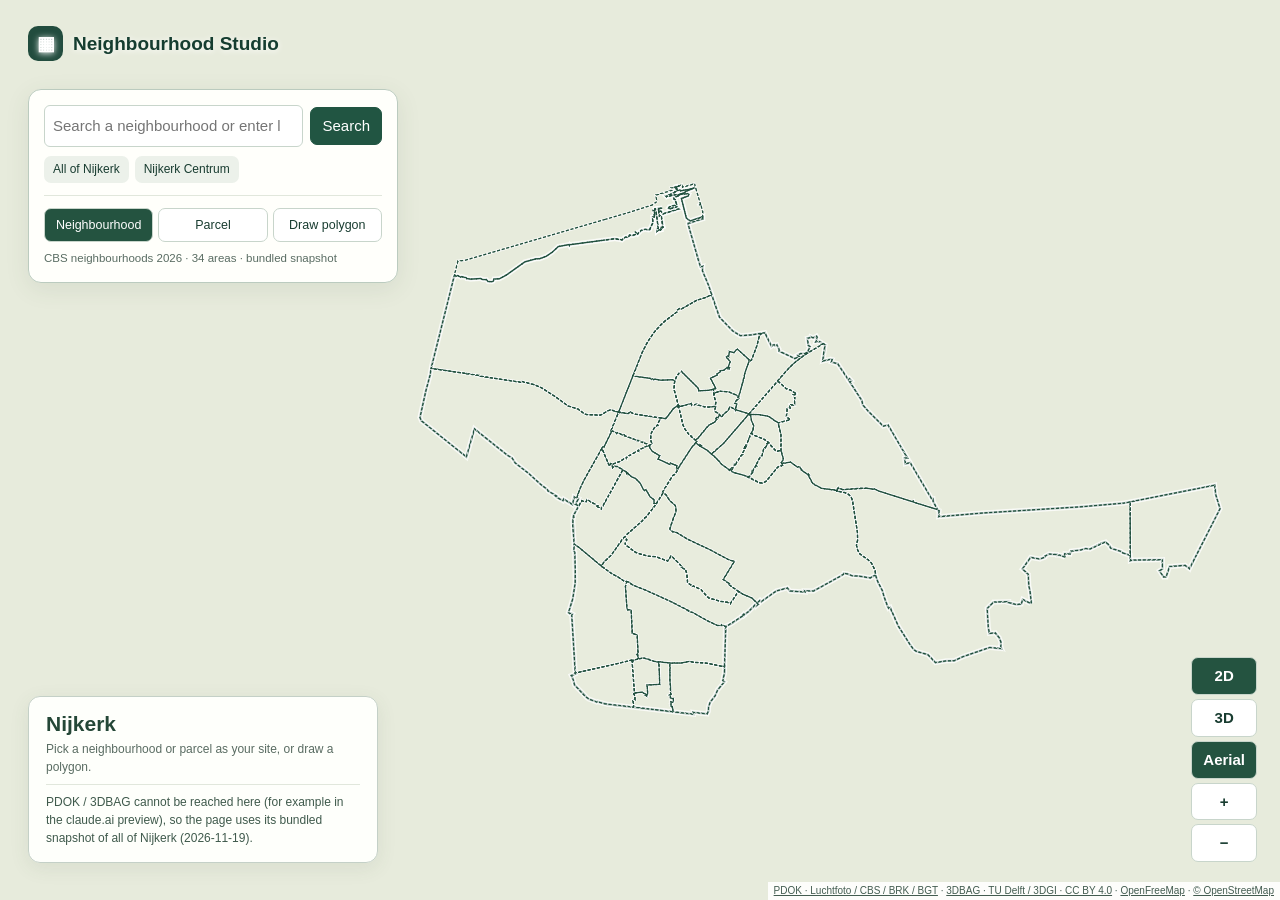
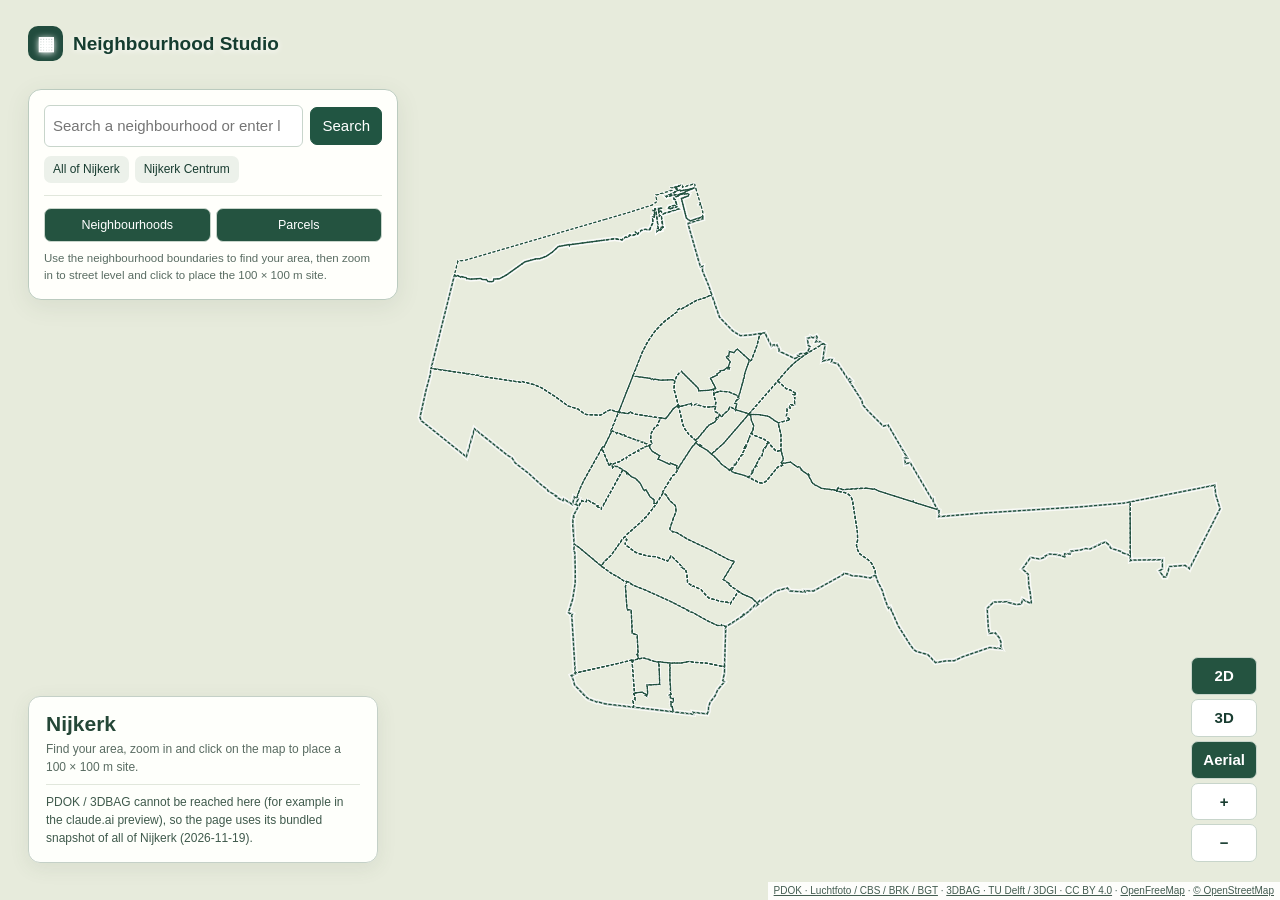
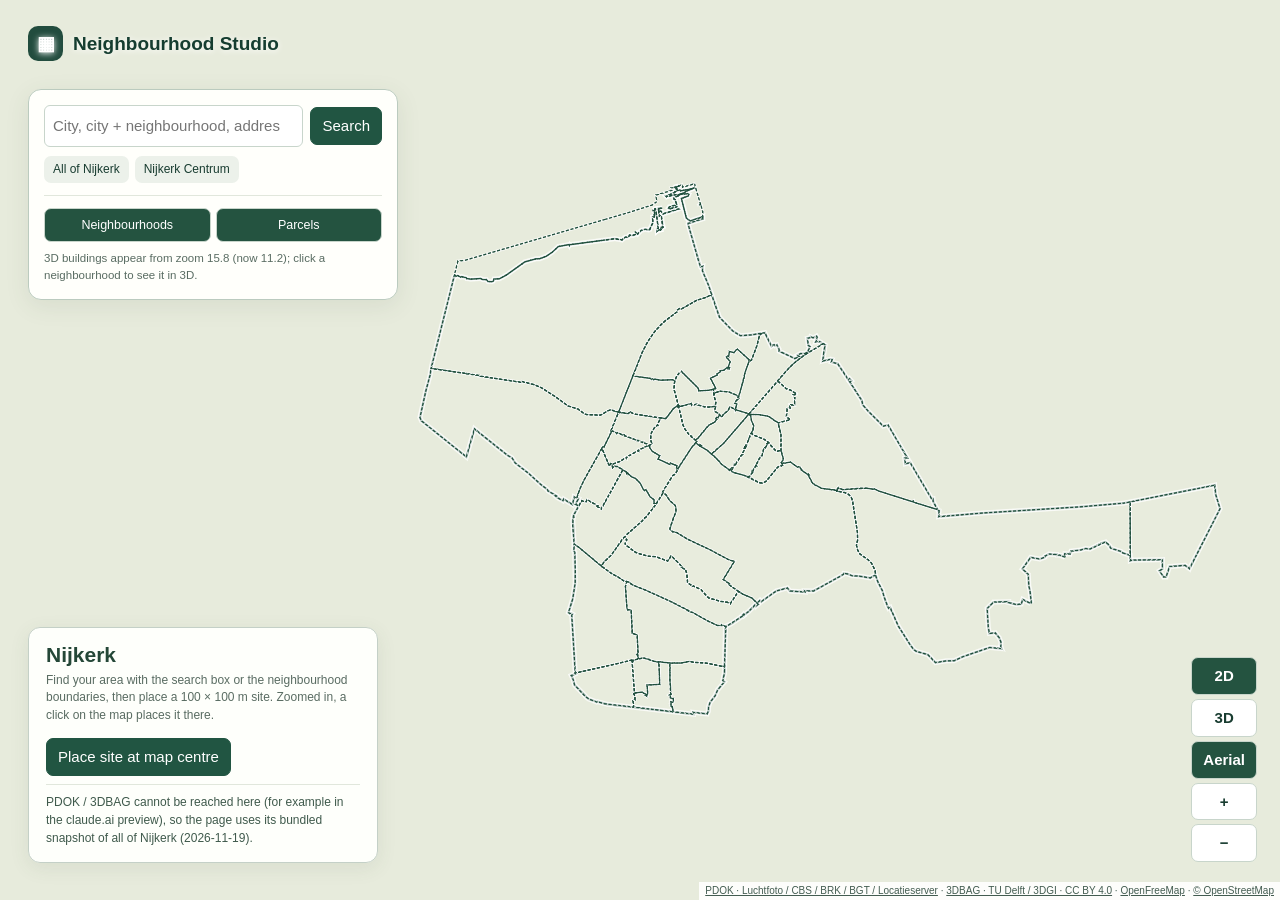
